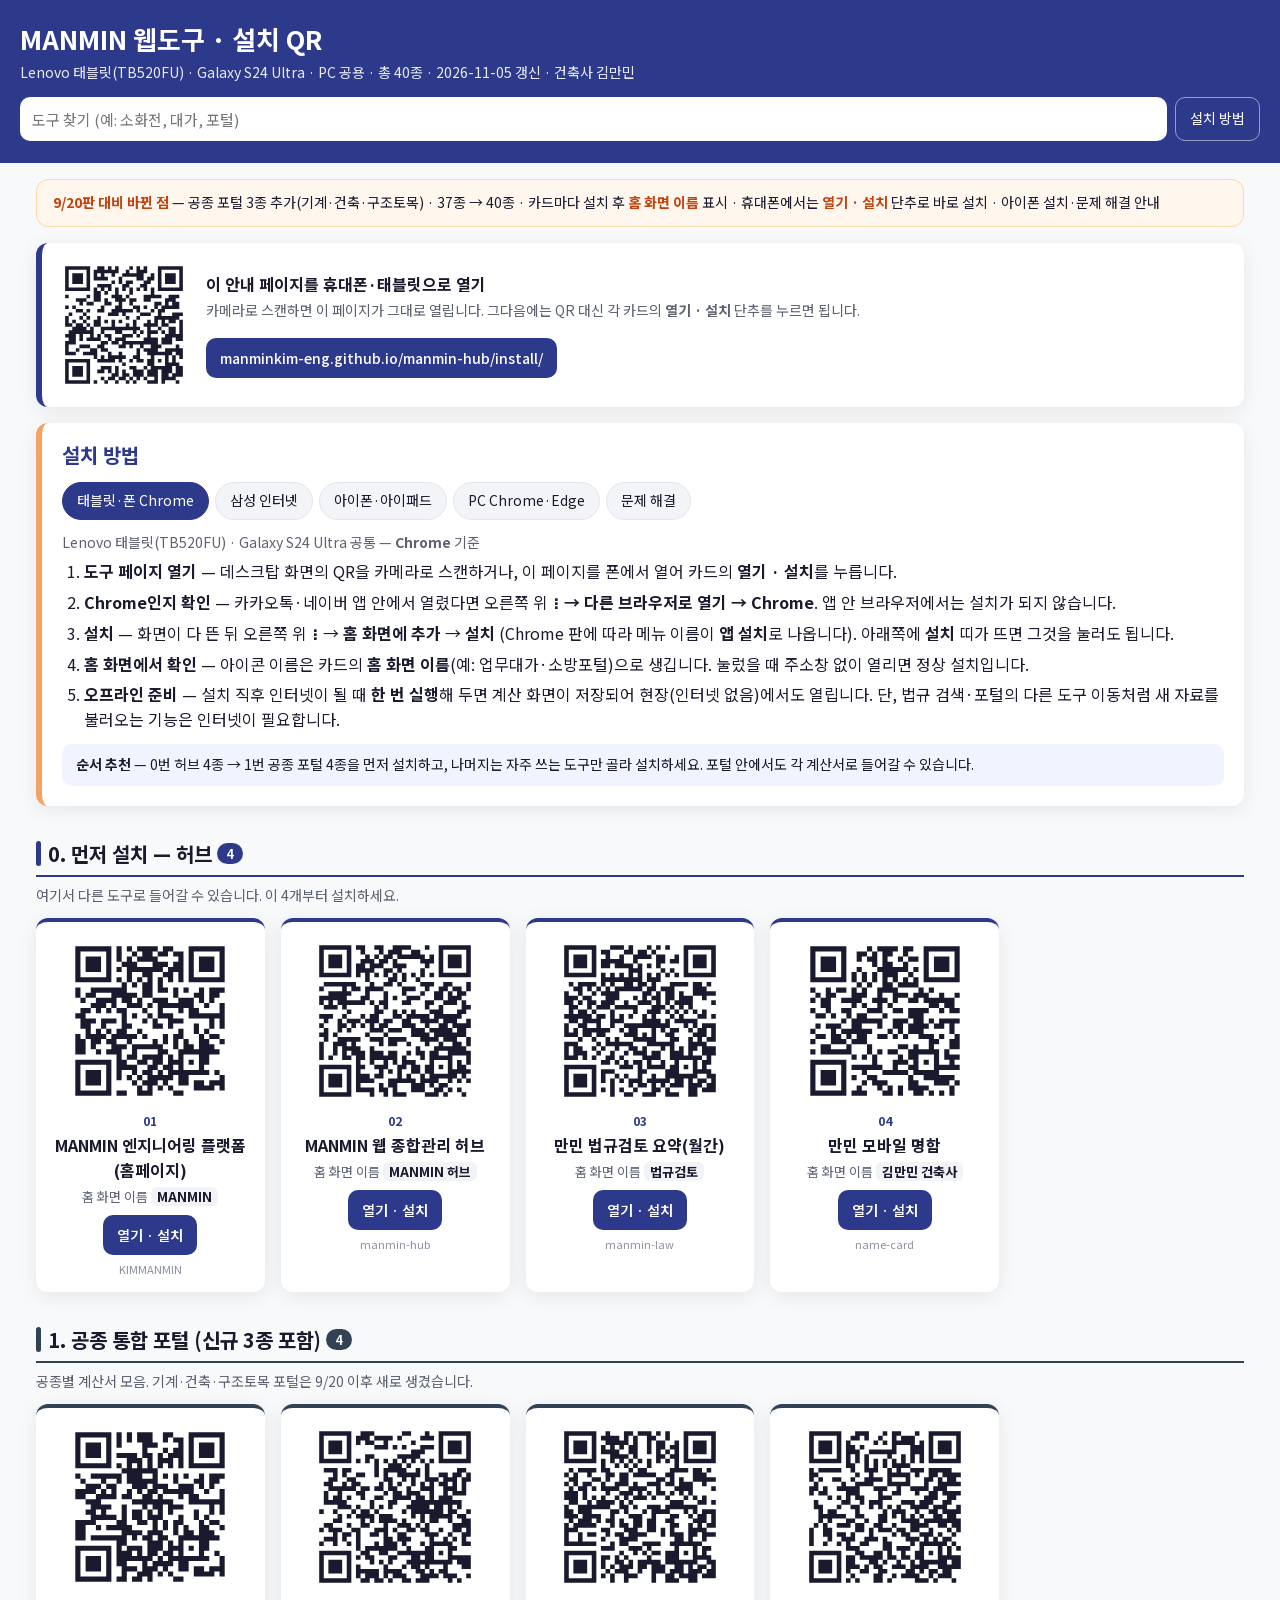
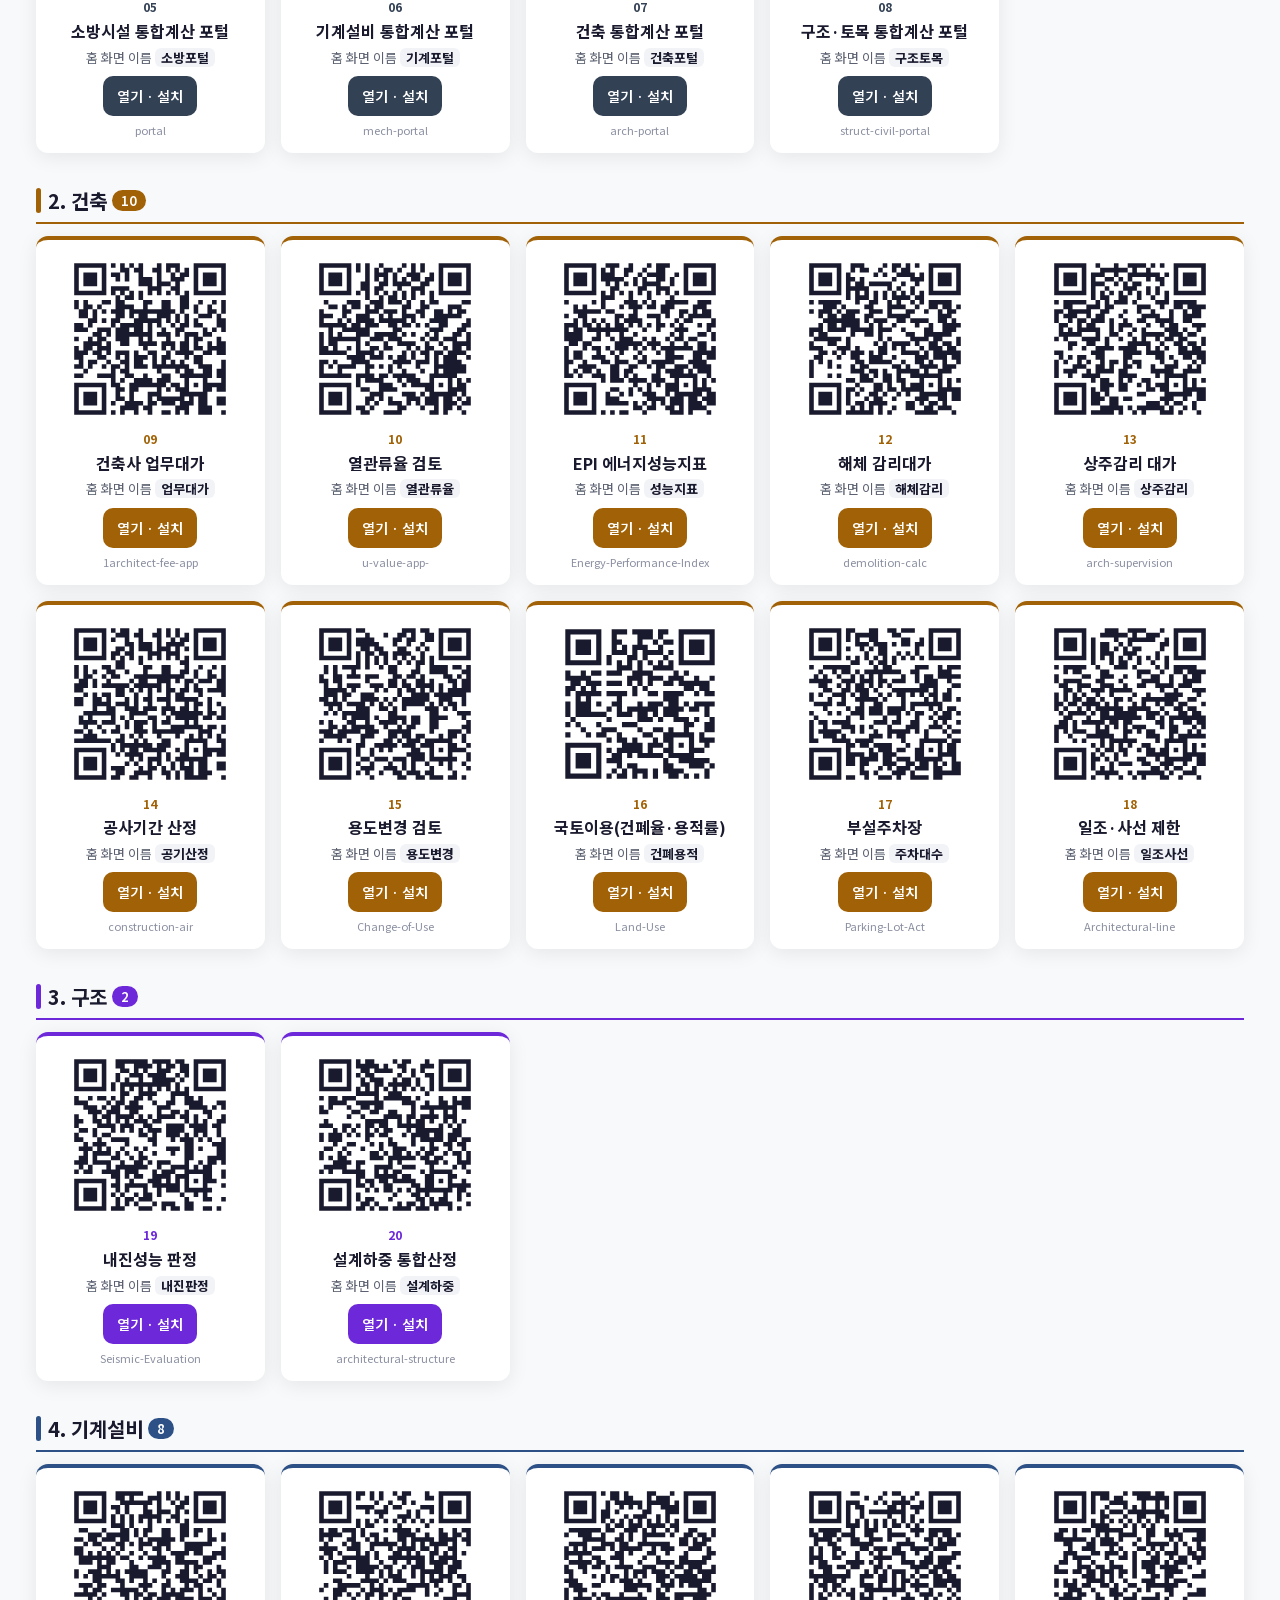
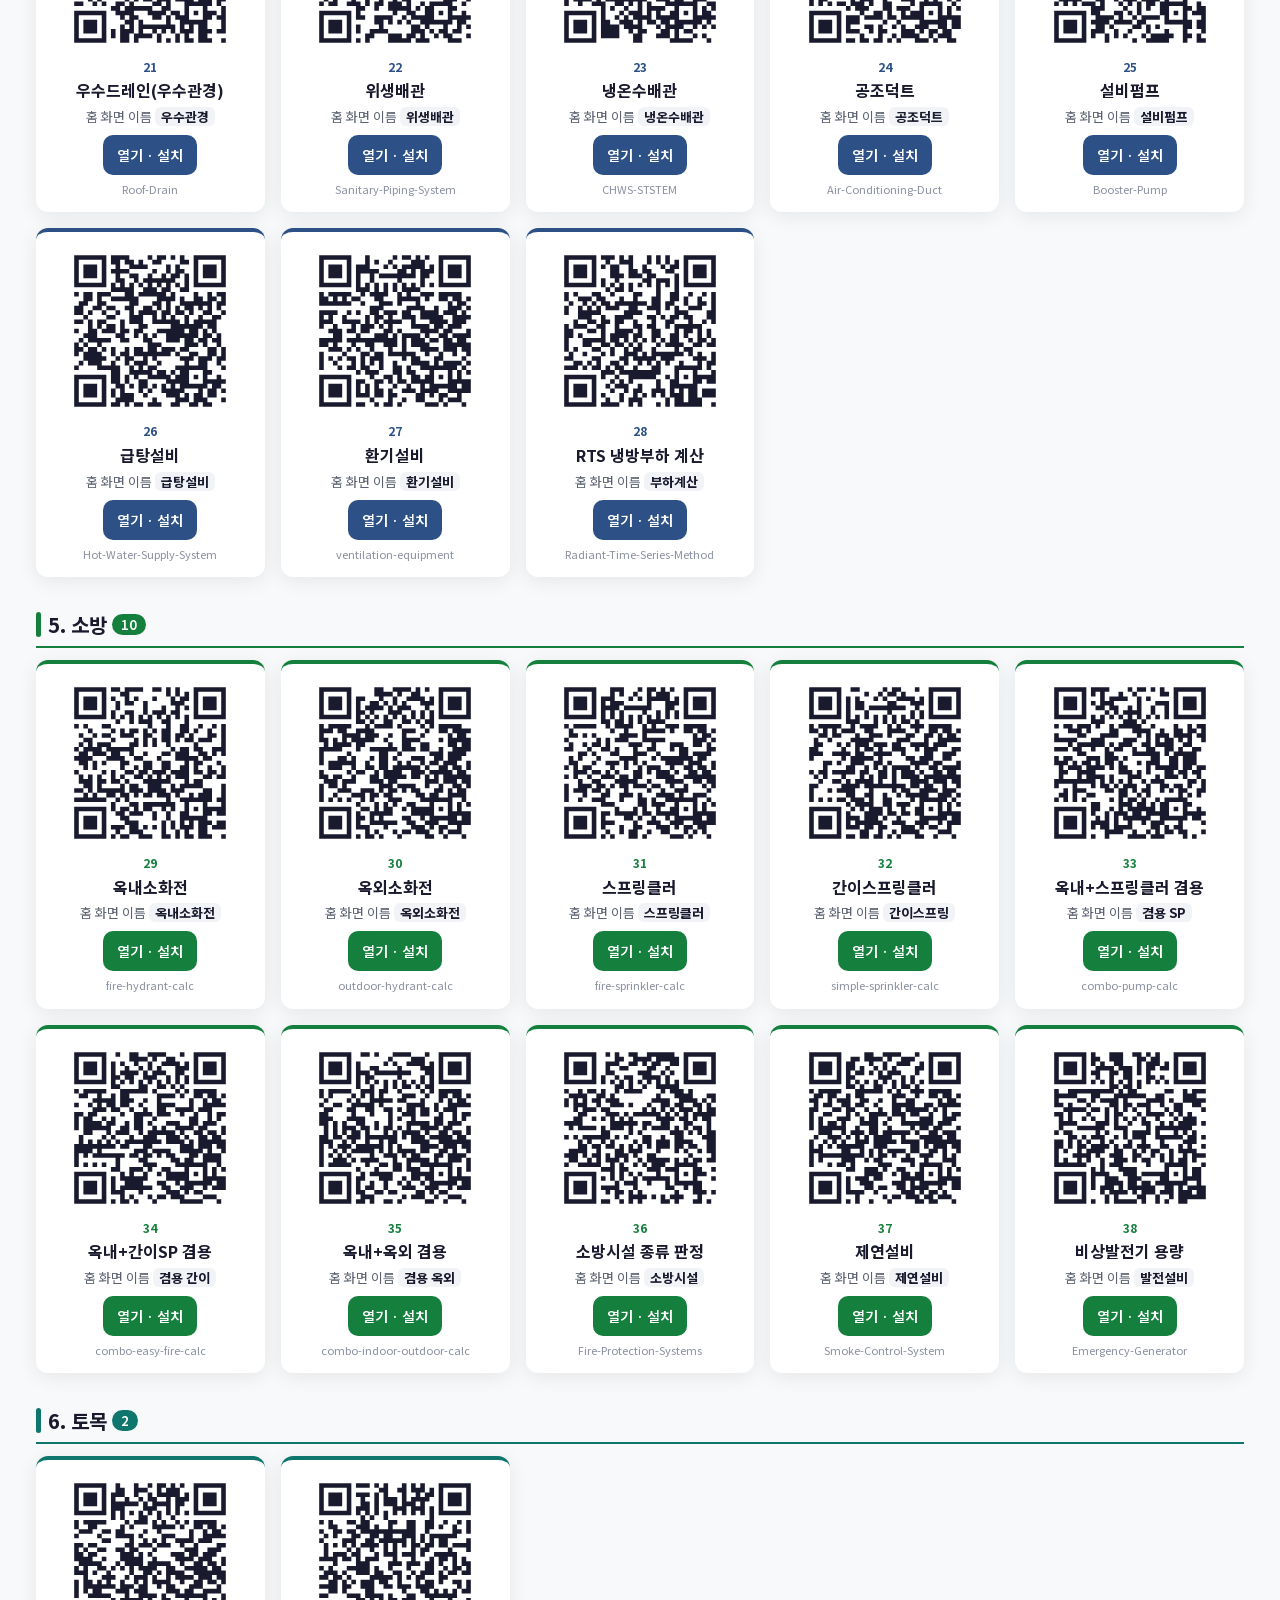
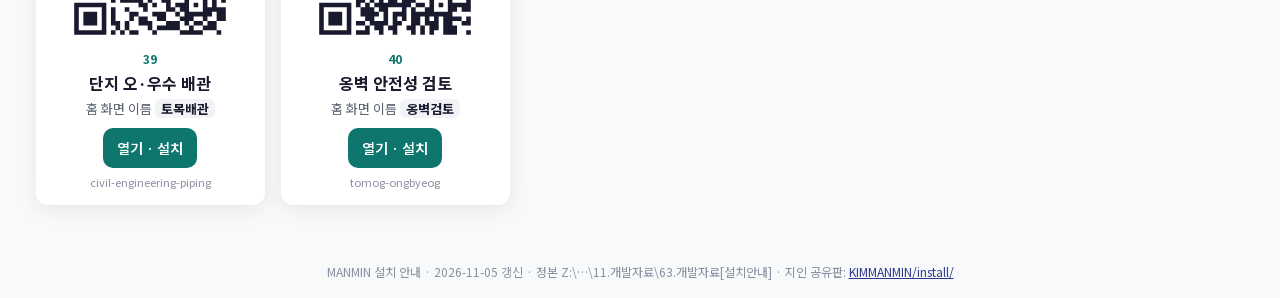
==== install/index.html @ 9c496dab "install/ 갱신 — 아이폰·아이패드 설치 탭, 지인 공유판 링크(설치안내 버전s-1.1) Co-Authored-By: Claude Opus 5.5 <noreply@anthro" ====
<!DOCTYPE html><html lang="ko"><head><meta charset="utf-8"><meta name="viewport" content="width=device-width,initial-scale=1">
<title>MANMIN 설치 QR</title>
<meta name="description" content="MANMIN 웹도구 40종 태블릿·휴대폰·PC 설치 안내">
<meta name="theme-color" content="#2D3A8C">
<style>
@font-face{font-family:"Noto Sans KR";src:url("../assets/fonts/NotoSansKR-var.woff2") format("woff2");font-weight:100 900;font-display:swap}
:root{--navy:#2D3A8C;--acc:#F4A261;--ink:#1A1A2E;--mut:#5b6170;--bg:#F8F9FA;--card:#fff;--line:#e3e6ec}
*{box-sizing:border-box}
html{-webkit-text-size-adjust:100%}
body{margin:0;background:var(--bg);color:var(--ink);font-family:"Noto Sans KR","Malgun Gothic","Apple SD Gothic Neo",sans-serif;font-size:16px;line-height:1.55}
header{background:var(--navy);color:#fff;padding:22px 16px}
.hin{max-width:1240px;margin:0 auto}
h1{margin:0 0 6px;font-size:26px;line-height:1.3}
header p{margin:0;opacity:.9;font-size:14px}
.bar{display:flex;flex-wrap:wrap;gap:8px;margin-top:14px}
.bar input{flex:1 1 220px;min-width:0;padding:10px 12px;border-radius:10px;border:0;font:inherit;font-size:15px}
.bar button,.bar a{padding:10px 14px;border-radius:10px;border:1px solid rgba(255,255,255,.5);background:transparent;color:#fff;font:inherit;font-size:14px;cursor:pointer;text-decoration:none;white-space:nowrap}
.bar button[aria-pressed=true]{background:#fff;color:var(--navy)}
#qrbtn{display:none}
main{max-width:1240px;margin:0 auto;padding:16px}
.new{background:#fff7ed;border:1px solid #fed7aa;border-radius:12px;padding:12px 16px;font-size:14px;margin-bottom:16px}
.new b{color:#c2410c}
.self{display:flex;gap:16px;align-items:center;background:#fff;border-radius:12px;padding:16px;box-shadow:0 4px 20px rgba(0,0,0,.08);margin-bottom:16px;border-left:6px solid var(--navy)}
.self .qr{flex:0 0 132px}.self p{margin:4px 0 8px;font-size:14px;color:var(--mut)}
.guide{background:#fff;border-left:6px solid var(--acc);border-radius:12px;padding:16px 20px 20px;box-shadow:0 4px 20px rgba(0,0,0,.08)}
.gh{margin:0 0 12px;font-size:20px;color:var(--navy)}
.tabs{display:flex;flex-wrap:wrap;gap:6px;margin-bottom:12px}
.tab{border:1px solid var(--line);background:#f3f4f8;border-radius:999px;padding:7px 14px;font:inherit;font-size:14px;cursor:pointer;color:var(--ink)}
.tab.on{background:var(--navy);border-color:var(--navy);color:#fff}
.pane{display:none}.pane.on{display:block}
.dev{margin:0 0 6px;font-size:14px;color:var(--mut)}
.steps{margin:0;padding-left:22px}.steps li{margin:6px 0}
.tip{margin-top:12px;background:#f1f4ff;border-radius:10px;padding:10px 14px;font-size:14px}
.faq{margin:0}.faq dt{font-weight:700;margin-top:12px;color:var(--navy)}.faq dt:first-child{margin-top:0}.faq dd{margin:4px 0 0}
.grp h2{color:var(--ink);border-bottom:2px solid var(--c);padding:0 0 6px 12px;margin:32px 0 12px;font-size:20px;position:relative}
.grp h2::before{content:"";position:absolute;left:0;top:3px;bottom:9px;width:5px;border-radius:3px;background:var(--c)}
.cnt{font-size:13px;font-weight:600;color:#fff;background:var(--c);border-radius:999px;padding:1px 9px;vertical-align:3px}
.gdesc{margin:-4px 0 12px;font-size:14px;color:var(--mut)}
.grid{display:grid;grid-template-columns:repeat(auto-fill,minmax(200px,1fr));gap:16px}
.card{background:var(--card);border-radius:12px;padding:14px;box-shadow:0 4px 20px rgba(0,0,0,.08);text-align:center;break-inside:avoid;border-top:4px solid var(--c);display:flex;flex-direction:column;align-items:center}
.qr svg{display:block;width:100%;max-width:170px;height:auto;margin:0 auto}
.info{width:100%}
.no{font-size:12px;color:var(--c);font-weight:700;margin-top:6px}
.nm{font-weight:700;margin:2px 0 4px;word-break:keep-all}
.sn{font-size:13px;color:var(--mut)}.sn b{color:var(--ink);background:#f1f3f7;border-radius:6px;padding:0 6px}
.open{display:inline-block;margin-top:8px;padding:8px 14px;min-height:40px;border-radius:10px;background:var(--c,var(--navy));color:#fff;text-decoration:none;font-size:14px;font-weight:600;line-height:24px}
.self .open{background:var(--navy);word-break:break-all;font-weight:500}
.url{font-size:11px;color:#8a8fa0;margin-top:6px;word-break:break-all}
.empty{display:none;text-align:center;color:var(--mut);padding:24px}
footer{max-width:1240px;margin:24px auto 0;padding:16px;font-size:12px;color:#8a8fa0;text-align:center;line-height:1.8}
footer a{color:var(--navy)}
/* 휴대폰: QR 숨기고 목록형, 'QR 보기'로 다시 표시 */
@media (max-width:600px){
 h1{font-size:21px}
 main{padding:12px}
 #qrbtn{display:inline-block}
 .self{display:none}
 body.showqr .self{display:flex;flex-direction:column;text-align:center}
 .guide{padding:14px 14px 16px}
 .grid{grid-template-columns:1fr;gap:10px}
 .card{flex-direction:row;text-align:left;padding:10px 12px;border-top:0;border-left:5px solid var(--c);gap:12px;align-items:center}
 .card .qr{display:none;flex:0 0 96px}
 body.showqr .card .qr{display:block}
 .info{display:grid;grid-template-columns:1fr auto;column-gap:10px;align-items:center}
 .no{grid-column:1;margin:0}.nm{grid-column:1;margin:0}.sn{grid-column:1}
 .open{grid-column:2;grid-row:1/4;margin:0;white-space:nowrap}
 .url{display:none}
}
@media print{
 header,.cnt,.open,.grp h2::before{-webkit-print-color-adjust:exact;print-color-adjust:exact}
 .bar,.tabs,.self .open{display:none}.pane{display:block!important}
 .card{box-shadow:none;border:1px solid #ddd}
}
</style></head><body>
<header><div class="hin"><h1>MANMIN 웹도구 · 설치 QR</h1>
<p>Lenovo 태블릿(TB520FU) · Galaxy S24 Ultra · PC 공용 · 총 40종 · 2026-11-05 갱신 · 건축사 김만민</p>
<div class="bar"><input id="q" type="search" placeholder="도구 찾기 (예: 소화전, 대가, 포털)" aria-label="도구 찾기">
<button id="qrbtn" type="button" aria-pressed="false">QR 보기</button><a href="#guide">설치 방법</a></div></div></header>
<main>
<div class="new"><b>9/20판 대비 바뀐 점</b> — 공종 포털 3종 추가(기계·건축·구조토목) · 37종 → 40종 · 카드마다 설치 후 <b>홈 화면 이름</b> 표시 · 휴대폰에서는 <b>열기 · 설치</b> 단추로 바로 설치 · 아이폰 설치·문제 해결 안내</div>
<div class="self"><div class="qr"><svg viewBox="0 0 148 148" class="segno"><g transform="scale(4)"><path fill="#fff" d="M0 0h37v37h-37z"/><path class="qrline" stroke="#1a1a2e" d="M2 2.5h7m2 0h2m1 0h1m1 0h1m3 0h1m1 0h1m1 0h1m3 0h7m-33 1h1m5 0h1m1 0h7m2 0h1m2 0h3m3 0h1m5 0h1m-33 1h1m1 0h3m1 0h1m1 0h1m1 0h1m2 0h1m2 0h6m2 0h1m1 0h1m1 0h3m1 0h1m-33 1h1m1 0h3m1 0h1m1 0h4m3 0h1m4 0h2m1 0h2m1 0h1m1 0h3m1 0h1m-33 1h1m1 0h3m1 0h1m6 0h1m1 0h1m1 0h2m3 0h2m2 0h1m1 0h3m1 0h1m-33 1h1m5 0h1m2 0h4m3 0h2m3 0h2m3 0h1m5 0h1m-33 1h7m1 0h1m1 0h1m1 0h1m1 0h1m1 0h1m1 0h1m1 0h1m1 0h1m1 0h1m1 0h7m-25 1h2m1 0h1m2 0h1m3 0h1m5 0h1m-25 1h1m5 0h1m1 0h2m3 0h3m1 0h1m4 0h5m2 0h3m-29 1h3m2 0h2m1 0h1m2 0h3m1 0h2m2 0h2m4 0h3m-27 1h1m1 0h2m3 0h2m2 0h1m2 0h1m6 0h2m1 0h1m1 0h2m-32 1h1m1 0h1m7 0h1m3 0h2m3 0h2m1 0h1m2 0h1m1 0h5m-29 1h2m1 0h1m2 0h2m2 0h6m1 0h1m3 0h1m1 0h2m-27 1h1m3 0h1m6 0h3m1 0h1m4 0h3m2 0h1m3 0h3m-33 1h1m3 0h1m1 0h1m2 0h1m7 0h1m2 0h1m4 0h7m-32 1h1m1 0h1m2 0h1m2 0h2m1 0h1m1 0h1m1 0h1m3 0h1m3 0h1m1 0h1m1 0h1m1 0h2m1 0h1m-33 1h2m1 0h2m1 0h1m1 0h2m3 0h1m3 0h1m1 0h1m2 0h4m1 0h2m3 0h1m-31 1h4m1 0h1m2 0h11m2 0h1m2 0h1m2 0h2m1 0h1m-32 1h7m2 0h1m3 0h2m3 0h1m1 0h1m1 0h3m1 0h1m1 0h2m1 0h1m-33 1h3m1 0h1m2 0h1m1 0h1m1 0h2m3 0h3m1 0h1m2 0h1m4 0h5m-32 1h2m1 0h1m1 0h4m2 0h1m1 0h3m5 0h4m1 0h3m1 0h2m-33 1h3m7 0h2m1 0h2m1 0h10m1 0h3m-30 1h1m3 0h3m2 0h2m4 0h2m1 0h1m2 0h1m2 0h3m4 0h1m-32 1h1m2 0h1m3 0h2m1 0h2m8 0h1m1 0h4m2 0h5m-33 1h3m2 0h4m3 0h1m2 0h1m4 0h1m2 0h7m1 0h2m-25 1h1m1 0h1m1 0h5m2 0h2m3 0h1m3 0h1m1 0h1m1 0h1m-33 1h7m2 0h5m1 0h1m2 0h1m1 0h2m1 0h2m1 0h1m1 0h1m1 0h1m-31 1h1m5 0h1m9 0h1m6 0h2m3 0h4m-32 1h1m1 0h3m1 0h1m3 0h3m1 0h1m3 0h2m2 0h1m1 0h6m1 0h2m-33 1h1m1 0h3m1 0h1m2 0h2m1 0h1m1 0h1m1 0h1m2 0h3m1 0h3m1 0h3m1 0h2m-33 1h1m1 0h3m1 0h1m6 0h2m1 0h2m1 0h3m1 0h3m1 0h2m1 0h3m-33 1h1m5 0h1m3 0h1m1 0h2m1 0h2m1 0h1m1 0h1m1 0h1m2 0h1m1 0h4m-31 1h7m1 0h1m2 0h1m2 0h1m2 0h1m1 0h1m3 0h3m1 0h1m3 0h1"/></g></svg></div><div>
<b>이 안내 페이지를 휴대폰·태블릿으로 열기</b>
<p>카메라로 스캔하면 이 페이지가 그대로 열립니다. 그다음에는 QR 대신 각 카드의 <b>열기 · 설치</b> 단추를 누르면 됩니다.</p>
<a class="open" href="https://manminkim-eng.github.io/manmin-hub/install/" target="_blank" rel="noopener">manminkim-eng.github.io/manmin-hub/install/</a></div></div>

<section class="guide" id="guide">
<h2 class="gh">설치 방법</h2>
<div class="tabs" role="tablist">
 <button class="tab on" data-t="t1" role="tab">태블릿·폰 Chrome</button>
 <button class="tab" data-t="t2" role="tab">삼성 인터넷</button>
 <button class="tab" data-t="t5" role="tab">아이폰·아이패드</button>
 <button class="tab" data-t="t3" role="tab">PC Chrome·Edge</button>
 <button class="tab" data-t="t4" role="tab">문제 해결</button>
</div>
<div class="pane on" id="t1">
 <p class="dev">Lenovo 태블릿(TB520FU) · Galaxy S24 Ultra 공통 — <b>Chrome</b> 기준</p>
 <ol class="steps">
  <li><b>도구 페이지 열기</b> — 데스크탑 화면의 QR을 카메라로 스캔하거나, 이 페이지를 폰에서 열어 카드의 <b>열기 · 설치</b>를 누릅니다.</li>
  <li><b>Chrome인지 확인</b> — 카카오톡·네이버 앱 안에서 열렸다면 오른쪽 위 <b>⋮ → 다른 브라우저로 열기 → Chrome</b>. 앱 안 브라우저에서는 설치가 되지 않습니다.</li>
  <li><b>설치</b> — 화면이 다 뜬 뒤 오른쪽 위 <b>⋮</b> → <b>홈 화면에 추가</b> → <b>설치</b> (Chrome 판에 따라 메뉴 이름이 <b>앱 설치</b>로 나옵니다). 아래쪽에 <b>설치</b> 띠가 뜨면 그것을 눌러도 됩니다.</li>
  <li><b>홈 화면에서 확인</b> — 아이콘 이름은 카드의 <b>홈 화면 이름</b>(예: 업무대가·소방포털)으로 생깁니다. 눌렀을 때 주소창 없이 열리면 정상 설치입니다.</li>
  <li><b>오프라인 준비</b> — 설치 직후 인터넷이 될 때 <b>한 번 실행</b>해 두면 계산 화면이 저장되어 현장(인터넷 없음)에서도 열립니다. 단, 법규 검색·포털의 다른 도구 이동처럼 새 자료를 불러오는 기능은 인터넷이 필요합니다.</li>
 </ol>
 <div class="tip"><b>순서 추천</b> — 0번 허브 4종 → 1번 공종 포털 4종을 먼저 설치하고, 나머지는 자주 쓰는 도구만 골라 설치하세요. 포털 안에서도 각 계산서로 들어갈 수 있습니다.</div>
</div>
<div class="pane" id="t2">
 <ol class="steps">
  <li>삼성 인터넷으로 도구 페이지를 엽니다.</li>
  <li>주소창 오른쪽에 <b>설치 아이콘(⬇ 또는 앱 모양)</b>이 보이면 누르고 <b>설치</b>.</li>
  <li>아이콘이 없으면 아래쪽 <b>≡ 메뉴 → + 현재 페이지 추가 → 홈 화면</b>.</li>
 </ol>
 <div class="tip">삼성 인터넷에서 설치하면 그 앱은 삼성 인터넷으로 열립니다. 기기마다 한 브라우저(Chrome 권장)로 통일하면 관리가 쉽습니다.</div>
</div>
<div class="pane" id="t5">
 <ol class="steps">
  <li><b>Safari</b>로 도구 페이지를 엽니다(카톡에서 열렸다면 오른쪽 아래 <b>공유 → Safari로 열기</b>).</li>
  <li>아래쪽 <b>공유 단추(□↑)</b> → <b>홈 화면에 추가</b> → 오른쪽 위 <b>추가</b>.</li>
  <li>홈 화면 아이콘으로 열면 주소창 없이 앱처럼 열립니다.</li>
 </ol>
 <div class="tip">아이폰은 몇 주 동안 열지 않은 앱의 저장 자료를 비울 수 있습니다. 현장에 가기 전 인터넷이 될 때 한 번 열어 두세요.</div>
</div>
<div class="pane" id="t3">
 <ol class="steps">
  <li>Chrome 또는 Edge로 도구 페이지를 엽니다(카드의 <b>열기 · 설치</b>).</li>
  <li>주소창 오른쪽 끝의 <b>설치 아이콘(모니터+⬇)</b> → <b>설치</b>. 또는 <b>⋮ → 전송, 공유 및 저장 → 페이지를 앱으로 설치</b>(Edge: <b>… → 앱 → 이 사이트를 앱으로 설치</b>).</li>
  <li>바탕화면·시작 메뉴에 <b>MANMIN 업무대가</b>처럼 <b>MANMIN + 홈 화면 이름</b>으로 생깁니다.</li>
 </ol>
</div>
<div class="pane" id="t4">
 <dl class="faq">
  <dt>설치 메뉴가 안 보여요</dt><dd>① 카카오톡·네이버 앱 안 브라우저인지 확인 → Chrome으로 열기 ② 시크릿 탭이면 일반 탭으로 ③ Play 스토어에서 Chrome 업데이트 ④ 화면이 다 뜬 뒤(5초쯤) 다시 ⋮ 메뉴 확인.</dd>
  <dt>아이콘을 누르면 주소창이 있는 창으로 열려요</dt><dd>"앱"이 아니라 "바로가기"로 만들어진 경우입니다. 아이콘을 길게 눌러 제거한 뒤, 홈 화면에 추가 대화상자에서 <b>설치</b>를 골라 다시 만드세요.</dd>
  <dt>고친 내용이 반영 안 되고 옛 화면이 나와요</dt><dd>인터넷이 될 때 앱을 열고 → 완전히 닫았다가(최근 앱에서 밀어 닫기) → 다시 엽니다. 저장된 화면이 새것으로 바뀌는 데 한 번 더 걸릴 수 있습니다.</dd>
  <dt>사이트 데이터 삭제는 조심</dt><dd>40개 도구가 모두 같은 주소(manminkim-eng.github.io)를 써서, Chrome 설정에서 이 사이트의 저장 데이터를 지우면 <b>모든 도구의 입력값·오프라인 저장이 함께 지워집니다.</b> 위 방법으로 안 될 때만 쓰세요.</dd>
  <dt>QR이 잘 안 읽혀요</dt><dd>모니터 밝기를 올리고 20~30cm 거리에서 QR 하나만 화면에 들어오게 찍습니다. 기본 카메라에서 안 되면 Google 렌즈(Chrome 주소창의 카메라 아이콘)를 쓰세요.</dd>
  <dt>폰에서 QR은 어떻게 쓰나요</dt><dd>폰 화면의 QR은 폰이 직접 찍을 수 없습니다. 폰에서는 <b>열기 · 설치</b> 단추를 쓰고, 위쪽 <b>QR 보기</b>를 켜면 폰 화면을 태블릿에 보여 주어 태블릿으로 스캔할 수도 있습니다.</dd>
  <dt>필요한 권한</dt><dd>설치에 따로 허용할 권한은 없습니다(카메라는 QR 스캔에만). 런처가 "홈 화면에 추가 허용"을 물으면 허용하세요. 계산서 PDF 저장은 앱 안 인쇄 단추 → <b>PDF로 저장</b>.</dd>
  <dt>앱 지우기</dt><dd>홈 화면 아이콘을 길게 누름 → <b>제거</b>(또는 앱 정보 → 제거). 다른 도구에는 영향이 없습니다.</dd>
 </dl>
</div>
</section>
<section class="grp" style="--c:#2D3A8C"><h2>0. 먼저 설치 — 허브 <span class="cnt">4</span></h2><p class="gdesc">여기서 다른 도구로 들어갈 수 있습니다. 이 4개부터 설치하세요.</p><div class="grid"><article class="card" style="--c:#2D3A8C" data-q="manmin 엔지니어링 플랫폼(홈페이지) manmin kimmanmin"><div class="qr"><svg viewBox="0 0 132 132" class="segno"><g transform="scale(4)"><path fill="#fff" d="M0 0h33v33h-33z"/><path class="qrline" stroke="#1a1a2e" d="M2 2.5h7m1 0h1m1 0h1m1 0h4m1 0h2m3 0h7m-29 1h1m5 0h1m1 0h1m2 0h1m1 0h2m1 0h2m1 0h2m1 0h1m5 0h1m-29 1h1m1 0h3m1 0h1m1 0h1m1 0h1m1 0h4m4 0h1m1 0h1m1 0h3m1 0h1m-29 1h1m1 0h3m1 0h1m2 0h3m3 0h3m1 0h2m1 0h1m1 0h3m1 0h1m-29 1h1m1 0h3m1 0h1m1 0h1m1 0h7m1 0h3m1 0h1m1 0h3m1 0h1m-29 1h1m5 0h1m3 0h1m2 0h2m2 0h2m1 0h1m1 0h1m5 0h1m-29 1h7m1 0h1m1 0h1m1 0h1m1 0h1m1 0h1m1 0h1m1 0h1m1 0h7m-20 1h1m1 0h1m1 0h2m1 0h1m-17 1h1m2 0h7m3 0h2m1 0h2m1 0h1m1 0h1m2 0h1m1 0h3m-29 1h1m1 0h2m3 0h5m1 0h2m4 0h1m3 0h2m1 0h2m-27 1h1m2 0h4m1 0h2m1 0h1m2 0h3m2 0h3m1 0h1m1 0h1m-24 1h3m1 0h1m2 0h3m1 0h1m1 0h7m2 0h1m2 0h1m-28 1h2m1 0h1m1 0h1m1 0h2m3 0h1m2 0h1m3 0h1m1 0h2m4 0h1m-29 1h2m7 0h1m1 0h1m2 0h1m1 0h3m3 0h7m-28 1h3m1 0h3m1 0h1m3 0h1m1 0h1m2 0h3m5 0h1m1 0h1m-28 1h2m2 0h1m3 0h2m4 0h2m1 0h1m4 0h1m2 0h1m1 0h1m-27 1h1m1 0h1m1 0h1m1 0h2m2 0h1m7 0h1m2 0h1m1 0h1m-26 1h1m1 0h4m1 0h5m1 0h1m3 0h1m1 0h2m3 0h1m1 0h2m-28 1h2m1 0h2m1 0h2m2 0h1m4 0h1m1 0h1m1 0h1m1 0h1m2 0h2m2 0h1m-29 1h2m1 0h1m3 0h3m1 0h6m2 0h1m1 0h2m1 0h3m-27 1h2m2 0h1m1 0h3m2 0h1m4 0h2m2 0h8m-20 1h1m1 0h2m1 0h4m1 0h1m1 0h1m3 0h2m-26 1h7m1 0h2m2 0h2m1 0h2m1 0h3m1 0h1m1 0h2m-26 1h1m5 0h1m1 0h4m2 0h2m1 0h2m1 0h1m3 0h1m-25 1h1m1 0h3m1 0h1m1 0h1m2 0h1m1 0h2m1 0h1m1 0h8m1 0h1m-28 1h1m1 0h3m1 0h1m1 0h1m1 0h1m1 0h1m1 0h5m1 0h2m6 0h1m-29 1h1m1 0h3m1 0h1m4 0h1m1 0h3m1 0h1m2 0h2m1 0h2m1 0h3m-29 1h1m5 0h1m5 0h1m1 0h1m1 0h1m1 0h1m4 0h4m1 0h1m-29 1h7m1 0h2m2 0h3m4 0h2"/></g></svg></div><div class="info"><div class="no">01</div><div class="nm">MANMIN 엔지니어링 플랫폼(홈페이지)</div><div class="sn" title="설치 후 홈 화면 아이콘 이름">홈 화면 이름 <b>MANMIN</b></div><a class="open" href="https://manminkim-eng.github.io/KIMMANMIN/" target="_blank" rel="noopener">열기 · 설치</a><div class="url">KIMMANMIN</div></div></article><article class="card" style="--c:#2D3A8C" data-q="manmin 웹 종합관리 허브 manmin 허브 manmin-hub"><div class="qr"><svg viewBox="0 0 148 148" class="segno"><g transform="scale(4)"><path fill="#fff" d="M0 0h37v37h-37z"/><path class="qrline" stroke="#1a1a2e" d="M2 2.5h7m1 0h2m2 0h2m2 0h4m3 0h1m2 0h7m-33 1h1m5 0h1m2 0h1m3 0h1m1 0h3m2 0h2m4 0h1m5 0h1m-33 1h1m1 0h3m1 0h1m3 0h1m1 0h1m1 0h2m1 0h6m1 0h1m1 0h1m1 0h3m1 0h1m-33 1h1m1 0h3m1 0h1m2 0h3m1 0h2m1 0h1m5 0h3m1 0h1m1 0h3m1 0h1m-33 1h1m1 0h3m1 0h1m1 0h2m1 0h3m2 0h3m4 0h1m2 0h1m1 0h3m1 0h1m-33 1h1m5 0h1m1 0h4m2 0h2m1 0h1m4 0h1m3 0h1m5 0h1m-33 1h7m1 0h1m1 0h1m1 0h1m1 0h1m1 0h1m1 0h1m1 0h1m1 0h1m1 0h1m1 0h7m-23 1h1m4 0h2m1 0h1m2 0h1m-21 1h7m3 0h1m2 0h2m1 0h1m4 0h3m2 0h2m3 0h1m-33 1h1m4 0h1m1 0h2m1 0h4m4 0h3m2 0h1m2 0h2m1 0h2m1 0h1m-31 1h5m3 0h1m3 0h1m3 0h1m3 0h1m2 0h2m1 0h1m1 0h2m-32 1h6m3 0h2m3 0h1m1 0h1m2 0h3m3 0h2m1 0h3m-31 1h1m1 0h1m1 0h6m1 0h1m1 0h2m3 0h2m3 0h2m2 0h3m1 0h1m-31 1h3m1 0h1m6 0h1m1 0h1m8 0h1m2 0h1m4 0h2m-27 1h1m5 0h2m2 0h1m1 0h1m1 0h1m3 0h3m3 0h2m-32 1h3m2 0h1m3 0h1m1 0h2m3 0h2m1 0h5m1 0h6m-30 1h1m2 0h1m1 0h3m1 0h3m1 0h2m2 0h2m2 0h4m1 0h3m2 0h1m-33 1h1m3 0h2m1 0h1m1 0h1m1 0h1m1 0h2m3 0h3m2 0h1m2 0h2m1 0h4m-32 1h1m2 0h1m1 0h1m4 0h3m1 0h3m2 0h3m1 0h5m1 0h2m-32 1h2m1 0h1m6 0h1m3 0h1m5 0h4m1 0h7m-31 1h1m2 0h5m2 0h3m1 0h4m3 0h4m1 0h3m2 0h1m-33 1h1m2 0h3m1 0h1m5 0h1m1 0h2m2 0h1m3 0h1m2 0h1m2 0h2m1 0h1m-33 1h1m2 0h1m1 0h4m2 0h1m9 0h1m3 0h7m-32 1h1m2 0h1m1 0h1m1 0h3m1 0h3m1 0h2m2 0h1m1 0h2m1 0h2m2 0h5m-33 1h1m1 0h1m2 0h2m1 0h2m1 0h6m1 0h1m3 0h1m1 0h5m3 0h1m-25 1h1m2 0h1m2 0h1m1 0h1m1 0h3m3 0h1m3 0h1m1 0h1m1 0h1m-33 1h7m1 0h2m2 0h3m2 0h2m1 0h2m1 0h2m1 0h1m1 0h1m1 0h2m-32 1h1m5 0h1m1 0h1m4 0h1m1 0h1m1 0h1m2 0h2m1 0h2m3 0h5m-33 1h1m1 0h3m1 0h1m1 0h3m1 0h2m3 0h1m1 0h1m2 0h1m1 0h6m1 0h1m-32 1h1m1 0h3m1 0h1m1 0h4m3 0h6m1 0h4m2 0h1m1 0h1m1 0h1m-33 1h1m1 0h3m1 0h1m1 0h1m4 0h1m1 0h2m3 0h3m1 0h1m1 0h2m-28 1h1m5 0h1m1 0h4m1 0h2m1 0h1m3 0h3m2 0h2m1 0h1m1 0h1m-31 1h7m4 0h1m2 0h1m1 0h3m4 0h3m1 0h1m3 0h1"/></g></svg></div><div class="info"><div class="no">02</div><div class="nm">MANMIN 웹 종합관리 허브</div><div class="sn" title="설치 후 홈 화면 아이콘 이름">홈 화면 이름 <b>MANMIN 허브</b></div><a class="open" href="https://manminkim-eng.github.io/manmin-hub/" target="_blank" rel="noopener">열기 · 설치</a><div class="url">manmin-hub</div></div></article><article class="card" style="--c:#2D3A8C" data-q="만민 법규검토 요약(월간) 법규검토 manmin-law"><div class="qr"><svg viewBox="0 0 148 148" class="segno"><g transform="scale(4)"><path fill="#fff" d="M0 0h37v37h-37z"/><path class="qrline" stroke="#1a1a2e" d="M2 2.5h7m3 0h3m1 0h1m3 0h1m1 0h1m1 0h1m3 0h7m-33 1h1m5 0h1m1 0h2m3 0h2m1 0h2m1 0h1m6 0h1m5 0h1m-33 1h1m1 0h3m1 0h1m2 0h1m2 0h1m2 0h4m1 0h2m2 0h1m1 0h1m1 0h3m1 0h1m-33 1h1m1 0h3m1 0h1m1 0h5m2 0h1m4 0h2m1 0h2m1 0h1m1 0h3m1 0h1m-33 1h1m1 0h3m1 0h1m1 0h2m1 0h4m1 0h1m1 0h1m1 0h1m5 0h1m1 0h3m1 0h1m-33 1h1m5 0h1m7 0h3m4 0h1m1 0h1m2 0h1m5 0h1m-33 1h7m1 0h1m1 0h1m1 0h1m1 0h1m1 0h1m1 0h1m1 0h1m1 0h1m1 0h1m1 0h7m-25 1h9m1 0h3m-20 1h1m1 0h4m1 0h1m1 0h1m2 0h2m1 0h2m1 0h1m3 0h4m1 0h2m1 0h1m-30 1h2m1 0h1m1 0h1m1 0h1m1 0h6m1 0h2m1 0h3m4 0h3m-31 1h1m2 0h1m2 0h1m1 0h4m5 0h2m1 0h1m1 0h2m1 0h1m2 0h5m-33 1h3m1 0h2m3 0h3m3 0h1m1 0h1m1 0h2m1 0h2m1 0h3m2 0h1m-31 1h2m1 0h1m1 0h2m1 0h3m2 0h1m2 0h3m1 0h1m1 0h1m1 0h4m4 0h1m-32 1h2m2 0h1m1 0h3m1 0h5m3 0h3m1 0h1m1 0h1m1 0h1m-27 1h1m1 0h2m1 0h1m3 0h1m4 0h1m2 0h3m1 0h1m1 0h1m1 0h1m1 0h1m1 0h1m-31 1h6m1 0h2m1 0h1m1 0h1m1 0h1m2 0h1m1 0h1m3 0h1m1 0h1m3 0h2m1 0h1m-32 1h2m1 0h4m2 0h3m4 0h4m1 0h1m1 0h5m-29 1h1m2 0h2m2 0h1m2 0h1m2 0h10m3 0h1m1 0h1m1 0h3m-33 1h1m1 0h1m1 0h6m2 0h1m1 0h2m3 0h1m1 0h1m1 0h2m2 0h1m1 0h2m1 0h1m-33 1h3m1 0h2m1 0h2m4 0h3m1 0h1m1 0h1m2 0h2m4 0h3m1 0h1m-30 1h1m2 0h1m2 0h1m1 0h1m3 0h5m3 0h2m2 0h1m1 0h1m1 0h2m-33 1h3m4 0h1m1 0h6m3 0h6m3 0h4m-31 1h1m1 0h2m2 0h1m1 0h1m2 0h1m2 0h2m1 0h1m3 0h1m1 0h1m1 0h1m1 0h2m1 0h3m-33 1h1m1 0h3m2 0h1m2 0h1m2 0h1m1 0h3m1 0h2m2 0h3m1 0h1m2 0h3m-33 1h3m1 0h1m1 0h1m2 0h2m1 0h1m4 0h4m2 0h7m1 0h1m-24 1h2m1 0h1m1 0h1m1 0h2m1 0h1m2 0h1m2 0h1m3 0h1m1 0h2m-32 1h7m5 0h3m1 0h1m1 0h4m1 0h2m1 0h1m1 0h1m1 0h1m-31 1h1m5 0h1m1 0h3m5 0h2m4 0h3m3 0h4m-32 1h1m1 0h3m1 0h1m1 0h1m2 0h1m1 0h1m2 0h1m2 0h1m2 0h7m2 0h2m-33 1h1m1 0h3m1 0h1m1 0h1m1 0h1m1 0h1m1 0h3m1 0h5m1 0h2m1 0h1m1 0h2m1 0h1m-33 1h1m1 0h3m1 0h1m3 0h1m3 0h1m1 0h2m1 0h1m1 0h1m1 0h3m1 0h3m1 0h2m-33 1h1m5 0h1m1 0h1m1 0h1m1 0h1m2 0h1m3 0h2m1 0h1m4 0h2m1 0h3m-33 1h7m3 0h1m2 0h2m2 0h3m2 0h3m2 0h2"/></g></svg></div><div class="info"><div class="no">03</div><div class="nm">만민 법규검토 요약(월간)</div><div class="sn" title="설치 후 홈 화면 아이콘 이름">홈 화면 이름 <b>법규검토</b></div><a class="open" href="https://manminkim-eng.github.io/manmin-law/" target="_blank" rel="noopener">열기 · 설치</a><div class="url">manmin-law</div></div></article><article class="card" style="--c:#2D3A8C" data-q="만민 모바일 명함 김만민 건축사 name-card"><div class="qr"><svg viewBox="0 0 132 132" class="segno"><g transform="scale(4)"><path fill="#fff" d="M0 0h33v33h-33z"/><path class="qrline" stroke="#1a1a2e" d="M2 2.5h7m4 0h1m1 0h4m1 0h2m2 0h7m-29 1h1m5 0h1m2 0h2m1 0h1m1 0h2m2 0h1m3 0h1m5 0h1m-29 1h1m1 0h3m1 0h1m2 0h1m1 0h2m1 0h1m2 0h1m1 0h2m1 0h1m1 0h3m1 0h1m-29 1h1m1 0h3m1 0h1m5 0h1m1 0h2m2 0h1m3 0h1m1 0h3m1 0h1m-29 1h1m1 0h3m1 0h1m2 0h1m3 0h6m1 0h1m1 0h1m1 0h3m1 0h1m-29 1h1m5 0h1m1 0h1m1 0h1m1 0h1m1 0h3m2 0h1m2 0h1m5 0h1m-29 1h7m1 0h1m1 0h1m1 0h1m1 0h1m1 0h1m1 0h1m1 0h1m1 0h7m-20 1h1m1 0h1m2 0h2m1 0h4m-21 1h1m2 0h1m1 0h2m1 0h1m1 0h1m2 0h4m4 0h1m1 0h1m-23 1h1m1 0h2m3 0h3m2 0h1m2 0h3m1 0h3m2 0h1m2 0h1m-29 1h1m1 0h2m2 0h4m2 0h3m1 0h1m2 0h2m1 0h6m-26 1h2m4 0h1m1 0h1m2 0h1m1 0h1m7 0h2m1 0h2m-28 1h1m2 0h1m2 0h2m3 0h3m2 0h2m1 0h4m2 0h1m1 0h2m-28 1h2m1 0h1m2 0h1m1 0h2m3 0h1m4 0h3m-16 1h1m1 0h6m2 0h3m1 0h2m1 0h1m1 0h4m-28 1h1m1 0h3m2 0h2m3 0h1m2 0h2m1 0h4m1 0h2m1 0h1m-28 1h1m3 0h1m1 0h6m3 0h1m1 0h1m1 0h3m5 0h1m-27 1h2m1 0h2m1 0h1m1 0h2m2 0h2m1 0h1m1 0h1m2 0h3m1 0h1m2 0h1m-29 1h1m3 0h3m1 0h3m12 0h2m2 0h2m-27 1h2m3 0h1m3 0h1m5 0h2m1 0h1m2 0h1m3 0h2m-29 1h1m1 0h6m3 0h1m1 0h1m1 0h2m2 0h6m1 0h1m-19 1h1m1 0h1m1 0h1m4 0h1m1 0h2m3 0h1m1 0h3m-29 1h7m5 0h1m3 0h3m1 0h1m1 0h1m1 0h1m2 0h1m-28 1h1m5 0h1m1 0h6m2 0h1m2 0h2m3 0h5m-29 1h1m1 0h3m1 0h1m3 0h1m3 0h5m1 0h5m-25 1h1m1 0h3m1 0h1m1 0h1m2 0h2m6 0h1m2 0h6m-28 1h1m1 0h3m1 0h1m3 0h1m1 0h3m4 0h2m3 0h3m1 0h1m-29 1h1m5 0h1m2 0h1m3 0h1m1 0h1m1 0h1m1 0h4m4 0h1m-28 1h7m1 0h3m3 0h2m1 0h1m2 0h2m1 0h1m1 0h1m1 0h1"/></g></svg></div><div class="info"><div class="no">04</div><div class="nm">만민 모바일 명함</div><div class="sn" title="설치 후 홈 화면 아이콘 이름">홈 화면 이름 <b>김만민 건축사</b></div><a class="open" href="https://manminkim-eng.github.io/name-card/" target="_blank" rel="noopener">열기 · 설치</a><div class="url">name-card</div></div></article></div></section><section class="grp" style="--c:#334155"><h2>1. 공종 통합 포털 (신규 3종 포함) <span class="cnt">4</span></h2><p class="gdesc">공종별 계산서 모음. 기계·건축·구조토목 포털은 9/20 이후 새로 생겼습니다.</p><div class="grid"><article class="card" style="--c:#334155" data-q="소방시설 통합계산 포털 소방포털 portal"><div class="qr"><svg viewBox="0 0 132 132" class="segno"><g transform="scale(4)"><path fill="#fff" d="M0 0h33v33h-33z"/><path class="qrline" stroke="#1a1a2e" d="M2 2.5h7m1 0h1m1 0h1m1 0h3m2 0h2m3 0h7m-29 1h1m5 0h1m1 0h1m1 0h1m1 0h3m2 0h1m1 0h2m1 0h1m5 0h1m-29 1h1m1 0h3m1 0h1m1 0h1m4 0h3m4 0h1m1 0h1m1 0h3m1 0h1m-29 1h1m1 0h3m1 0h1m6 0h1m3 0h1m1 0h2m1 0h1m1 0h3m1 0h1m-29 1h1m1 0h3m1 0h1m1 0h4m1 0h2m1 0h1m1 0h3m1 0h1m1 0h3m1 0h1m-29 1h1m5 0h1m3 0h3m1 0h1m1 0h3m1 0h1m1 0h1m5 0h1m-29 1h7m1 0h1m1 0h1m1 0h1m1 0h1m1 0h1m1 0h1m1 0h1m1 0h7m-20 1h7m-16 1h1m2 0h6m1 0h3m2 0h1m1 0h1m1 0h1m1 0h1m2 0h1m1 0h3m-28 1h1m3 0h1m2 0h1m1 0h6m3 0h1m3 0h2m1 0h2m-26 1h3m1 0h2m3 0h3m1 0h3m2 0h3m1 0h1m1 0h1m-27 1h4m1 0h1m1 0h1m2 0h1m1 0h1m1 0h2m1 0h6m2 0h1m2 0h1m-29 1h2m2 0h4m1 0h2m2 0h2m1 0h1m3 0h1m1 0h2m4 0h1m-27 1h3m6 0h8m3 0h7m-26 1h4m2 0h1m3 0h1m1 0h2m1 0h3m5 0h1m1 0h1m-27 1h2m1 0h1m3 0h1m1 0h2m1 0h1m1 0h1m1 0h1m4 0h1m2 0h1m1 0h1m-26 1h5m1 0h1m1 0h2m1 0h3m3 0h1m2 0h1m1 0h1m-26 1h4m4 0h2m2 0h2m1 0h1m1 0h1m1 0h2m3 0h1m1 0h2m-28 1h2m2 0h1m1 0h5m4 0h1m1 0h1m1 0h1m1 0h1m2 0h2m2 0h1m-29 1h2m7 0h4m1 0h3m2 0h1m1 0h2m1 0h3m-27 1h2m1 0h7m1 0h1m1 0h2m1 0h2m2 0h8m-20 1h2m4 0h3m1 0h1m1 0h1m3 0h2m-26 1h7m1 0h1m1 0h3m1 0h3m1 0h3m1 0h1m1 0h2m-26 1h1m5 0h1m1 0h3m1 0h1m1 0h2m1 0h2m1 0h1m3 0h1m2 0h1m-28 1h1m1 0h3m1 0h1m1 0h7m1 0h1m1 0h8m2 0h1m-29 1h1m1 0h3m1 0h1m1 0h2m3 0h1m1 0h4m1 0h2m6 0h1m-29 1h1m1 0h3m1 0h1m2 0h3m1 0h3m1 0h1m2 0h2m1 0h2m1 0h3m-29 1h1m5 0h1m2 0h1m2 0h3m1 0h1m1 0h1m4 0h4m1 0h1m-29 1h7m1 0h2m1 0h2m1 0h1m4 0h2"/></g></svg></div><div class="info"><div class="no">05</div><div class="nm">소방시설 통합계산 포털</div><div class="sn" title="설치 후 홈 화면 아이콘 이름">홈 화면 이름 <b>소방포털</b></div><a class="open" href="https://manminkim-eng.github.io/portal/" target="_blank" rel="noopener">열기 · 설치</a><div class="url">portal</div></div></article><article class="card" style="--c:#334155" data-q="기계설비 통합계산 포털 기계포털 mech-portal"><div class="qr"><svg viewBox="0 0 148 148" class="segno"><g transform="scale(4)"><path fill="#fff" d="M0 0h37v37h-37z"/><path class="qrline" stroke="#1a1a2e" d="M2 2.5h7m2 0h3m6 0h2m3 0h1m2 0h7m-33 1h1m5 0h1m1 0h3m1 0h4m1 0h1m4 0h3m1 0h1m5 0h1m-33 1h1m1 0h3m1 0h1m1 0h1m1 0h2m2 0h1m5 0h1m5 0h1m1 0h3m1 0h1m-33 1h1m1 0h3m1 0h1m5 0h3m1 0h1m1 0h1m3 0h3m1 0h1m1 0h3m1 0h1m-33 1h1m1 0h3m1 0h1m13 0h3m3 0h1m1 0h3m1 0h1m-33 1h1m5 0h1m3 0h2m5 0h5m4 0h1m5 0h1m-33 1h7m1 0h1m1 0h1m1 0h1m1 0h1m1 0h1m1 0h1m1 0h1m1 0h1m1 0h1m1 0h7m-21 1h1m2 0h3m1 0h1m3 0h1m-23 1h3m1 0h2m5 0h1m1 0h5m2 0h1m1 0h1m6 0h2m-29 1h1m1 0h1m2 0h2m2 0h1m1 0h1m2 0h5m1 0h1m2 0h2m1 0h2m1 0h1m-31 1h2m2 0h2m6 0h2m2 0h1m1 0h1m2 0h3m1 0h3m1 0h2m-32 1h2m2 0h1m1 0h2m4 0h1m1 0h1m1 0h1m2 0h1m1 0h1m1 0h1m1 0h2m1 0h1m1 0h1m-30 1h6m1 0h2m1 0h2m1 0h2m2 0h1m2 0h3m2 0h3m1 0h1m-31 1h1m2 0h1m3 0h2m4 0h1m1 0h2m1 0h3m2 0h1m2 0h1m1 0h3m-31 1h1m1 0h2m1 0h1m2 0h1m2 0h2m2 0h4m1 0h2m1 0h1m1 0h3m-28 1h5m5 0h1m3 0h2m3 0h11m-27 1h3m1 0h1m2 0h1m1 0h1m1 0h1m3 0h5m1 0h2m1 0h1m1 0h1m-31 1h1m2 0h1m3 0h1m1 0h2m1 0h1m5 0h1m1 0h7m1 0h2m2 0h1m-29 1h1m1 0h1m1 0h4m1 0h3m4 0h1m1 0h1m1 0h5m1 0h2m-29 1h2m4 0h1m1 0h1m1 0h4m1 0h1m3 0h1m1 0h2m2 0h1m2 0h2m-32 1h2m3 0h1m2 0h2m3 0h1m2 0h3m1 0h1m1 0h1m5 0h4m-33 1h1m1 0h3m2 0h2m3 0h3m1 0h1m2 0h2m1 0h2m2 0h1m2 0h2m1 0h1m-30 1h1m1 0h2m1 0h1m2 0h2m1 0h1m2 0h2m4 0h3m2 0h1m2 0h2m-32 1h3m1 0h1m2 0h1m5 0h2m1 0h3m4 0h1m2 0h1m1 0h1m1 0h1m-32 1h1m2 0h1m2 0h1m1 0h1m3 0h1m1 0h3m1 0h1m3 0h1m1 0h5m2 0h2m-25 1h1m1 0h7m2 0h1m3 0h2m3 0h2m-30 1h7m2 0h2m2 0h2m2 0h8m1 0h1m1 0h1m-29 1h1m5 0h1m1 0h1m1 0h2m3 0h2m3 0h2m1 0h2m3 0h5m-33 1h1m1 0h3m1 0h1m4 0h1m1 0h1m1 0h1m3 0h10m1 0h3m-33 1h1m1 0h3m1 0h1m1 0h1m5 0h1m3 0h1m1 0h2m1 0h1m3 0h1m3 0h2m-33 1h1m1 0h3m1 0h1m1 0h5m1 0h4m3 0h2m1 0h1m1 0h2m-28 1h1m5 0h1m1 0h1m1 0h3m1 0h1m1 0h3m3 0h4m1 0h3m2 0h1m-33 1h7m2 0h2m1 0h2m1 0h1m2 0h2m1 0h3m4 0h1m1 0h1"/></g></svg></div><div class="info"><div class="no">06</div><div class="nm">기계설비 통합계산 포털</div><div class="sn" title="설치 후 홈 화면 아이콘 이름">홈 화면 이름 <b>기계포털</b></div><a class="open" href="https://manminkim-eng.github.io/mech-portal/" target="_blank" rel="noopener">열기 · 설치</a><div class="url">mech-portal</div></div></article><article class="card" style="--c:#334155" data-q="건축 통합계산 포털 건축포털 arch-portal"><div class="qr"><svg viewBox="0 0 148 148" class="segno"><g transform="scale(4)"><path fill="#fff" d="M0 0h37v37h-37z"/><path class="qrline" stroke="#1a1a2e" d="M2 2.5h7m2 0h1m3 0h2m1 0h3m1 0h1m1 0h1m3 0h7m-33 1h1m5 0h1m1 0h4m1 0h1m1 0h1m2 0h2m2 0h1m3 0h1m5 0h1m-33 1h1m1 0h3m1 0h1m2 0h5m1 0h1m2 0h1m1 0h2m2 0h1m1 0h1m1 0h3m1 0h1m-33 1h1m1 0h3m1 0h1m1 0h1m1 0h1m1 0h1m1 0h2m2 0h1m1 0h2m1 0h2m1 0h1m1 0h3m1 0h1m-33 1h1m1 0h3m1 0h1m1 0h4m2 0h2m2 0h1m1 0h1m1 0h1m1 0h1m1 0h1m1 0h3m1 0h1m-33 1h1m5 0h1m3 0h4m1 0h1m4 0h2m1 0h2m1 0h1m5 0h1m-33 1h7m1 0h1m1 0h1m1 0h1m1 0h1m1 0h1m1 0h1m1 0h1m1 0h1m1 0h1m1 0h7m-25 1h1m2 0h1m1 0h1m1 0h1m2 0h1m5 0h1m-24 1h1m1 0h4m1 0h2m4 0h1m1 0h2m5 0h4m1 0h2m1 0h1m-32 1h1m1 0h1m2 0h1m3 0h2m1 0h2m1 0h5m2 0h2m4 0h3m-30 1h2m3 0h2m1 0h1m2 0h2m6 0h2m1 0h1m1 0h1m2 0h5m-33 1h1m1 0h1m1 0h2m2 0h1m2 0h3m1 0h1m2 0h3m1 0h2m1 0h3m2 0h1m-30 1h1m1 0h2m1 0h1m1 0h4m2 0h4m2 0h1m3 0h4m4 0h1m-33 1h3m1 0h1m4 0h1m2 0h3m1 0h1m1 0h1m1 0h2m1 0h1m1 0h1m1 0h1m-28 1h3m1 0h1m1 0h1m1 0h1m2 0h1m1 0h1m1 0h3m1 0h1m2 0h1m3 0h1m1 0h1m1 0h1m-30 1h2m2 0h1m1 0h4m1 0h1m1 0h1m8 0h3m3 0h2m1 0h1m-33 1h1m2 0h7m2 0h2m1 0h1m2 0h3m1 0h7m-29 1h2m1 0h3m4 0h2m1 0h1m3 0h1m1 0h4m3 0h1m1 0h1m1 0h3m-33 1h3m1 0h4m2 0h1m3 0h3m2 0h1m3 0h2m2 0h1m1 0h2m1 0h1m-32 1h1m1 0h3m1 0h1m1 0h2m1 0h1m2 0h2m1 0h2m2 0h2m4 0h3m1 0h1m-33 1h1m1 0h5m3 0h1m1 0h2m1 0h2m1 0h2m3 0h2m2 0h1m1 0h1m1 0h2m-33 1h3m5 0h2m3 0h3m2 0h2m1 0h1m1 0h1m3 0h4m-31 1h1m2 0h1m1 0h2m2 0h1m1 0h2m1 0h4m3 0h1m1 0h3m1 0h2m1 0h3m-33 1h1m2 0h1m4 0h1m3 0h4m8 0h2m1 0h1m2 0h1m-31 1h7m3 0h1m1 0h2m3 0h4m2 0h7m-22 1h3m3 0h3m1 0h1m5 0h1m3 0h1m1 0h2m-32 1h7m5 0h1m2 0h1m1 0h1m1 0h2m1 0h3m1 0h1m1 0h1m1 0h1m-31 1h1m5 0h1m1 0h2m1 0h1m1 0h1m4 0h1m3 0h3m3 0h4m-32 1h1m1 0h3m1 0h1m1 0h1m2 0h2m1 0h1m1 0h5m1 0h7m2 0h2m-33 1h1m1 0h3m1 0h1m1 0h1m1 0h1m1 0h3m1 0h2m1 0h3m2 0h2m1 0h1m1 0h2m1 0h1m-33 1h1m1 0h3m1 0h1m2 0h1m1 0h3m2 0h1m2 0h3m1 0h3m1 0h3m1 0h2m-33 1h1m5 0h1m1 0h1m1 0h1m2 0h3m3 0h1m2 0h2m1 0h4m1 0h3m-33 1h7m3 0h1m2 0h1m5 0h1m2 0h3m2 0h2"/></g></svg></div><div class="info"><div class="no">07</div><div class="nm">건축 통합계산 포털</div><div class="sn" title="설치 후 홈 화면 아이콘 이름">홈 화면 이름 <b>건축포털</b></div><a class="open" href="https://manminkim-eng.github.io/arch-portal/" target="_blank" rel="noopener">열기 · 설치</a><div class="url">arch-portal</div></div></article><article class="card" style="--c:#334155" data-q="구조·토목 통합계산 포털 구조토목 struct-civil-portal"><div class="qr"><svg viewBox="0 0 148 148" class="segno"><g transform="scale(4)"><path fill="#fff" d="M0 0h37v37h-37z"/><path class="qrline" stroke="#1a1a2e" d="M2 2.5h7m3 0h3m3 0h1m1 0h2m3 0h1m2 0h7m-33 1h1m5 0h1m2 0h2m1 0h1m2 0h1m2 0h1m1 0h3m3 0h1m5 0h1m-33 1h1m1 0h3m1 0h1m1 0h1m5 0h1m1 0h1m1 0h5m1 0h1m1 0h1m1 0h3m1 0h1m-33 1h1m1 0h3m1 0h1m1 0h2m1 0h1m6 0h1m3 0h3m1 0h1m1 0h3m1 0h1m-33 1h1m1 0h3m1 0h1m1 0h3m2 0h6m3 0h3m1 0h1m1 0h3m1 0h1m-33 1h1m5 0h1m1 0h1m1 0h1m1 0h1m4 0h1m2 0h1m1 0h1m1 0h1m1 0h1m5 0h1m-33 1h7m1 0h1m1 0h1m1 0h1m1 0h1m1 0h1m1 0h1m1 0h1m1 0h1m1 0h1m1 0h7m-25 1h2m2 0h1m1 0h1m1 0h1m1 0h4m-22 1h1m1 0h5m2 0h1m2 0h3m2 0h1m1 0h1m2 0h3m1 0h5m-31 1h2m8 0h1m2 0h1m3 0h5m1 0h1m2 0h2m1 0h4m-33 1h1m1 0h1m2 0h2m2 0h1m2 0h4m1 0h1m3 0h1m3 0h2m1 0h1m1 0h2m-31 1h1m5 0h1m2 0h4m3 0h5m3 0h1m2 0h5m-33 1h2m1 0h1m2 0h5m3 0h3m2 0h1m2 0h4m1 0h3m-30 1h1m1 0h2m4 0h3m4 0h1m2 0h2m3 0h1m2 0h2m1 0h4m-29 1h1m1 0h1m1 0h1m1 0h2m3 0h3m7 0h3m2 0h2m-31 1h1m5 0h2m2 0h1m1 0h3m4 0h3m1 0h3m2 0h2m-30 1h2m3 0h1m2 0h2m2 0h1m1 0h1m1 0h1m1 0h1m2 0h4m1 0h3m2 0h1m-31 1h1m1 0h2m4 0h1m5 0h1m1 0h3m2 0h1m2 0h2m1 0h4m-31 1h6m2 0h2m3 0h2m1 0h1m1 0h1m1 0h1m1 0h1m2 0h2m1 0h2m-30 1h1m1 0h1m3 0h2m2 0h1m2 0h2m3 0h4m1 0h8m-32 1h1m1 0h1m2 0h3m1 0h2m2 0h2m2 0h1m3 0h4m2 0h2m1 0h2m-33 1h1m2 0h2m5 0h2m1 0h1m1 0h3m1 0h2m1 0h2m2 0h1m3 0h1m1 0h1m-33 1h1m2 0h2m1 0h2m1 0h1m3 0h1m4 0h1m1 0h2m2 0h3m1 0h1m2 0h1m-32 1h1m3 0h1m2 0h3m2 0h3m1 0h1m4 0h3m1 0h1m1 0h1m1 0h2m-31 1h1m2 0h1m2 0h1m1 0h1m2 0h2m3 0h2m4 0h1m1 0h6m1 0h1m-24 1h3m5 0h2m1 0h3m2 0h1m3 0h1m1 0h1m1 0h1m-33 1h7m3 0h2m2 0h2m1 0h1m2 0h1m2 0h2m1 0h1m1 0h1m1 0h1m-31 1h1m5 0h1m1 0h2m1 0h5m1 0h2m1 0h2m1 0h2m3 0h5m-33 1h1m1 0h3m1 0h1m1 0h2m3 0h2m1 0h1m2 0h1m2 0h1m1 0h6m1 0h2m-33 1h1m1 0h3m1 0h1m1 0h3m1 0h1m1 0h2m2 0h3m1 0h4m2 0h5m-33 1h1m1 0h3m1 0h1m1 0h1m2 0h2m2 0h2m4 0h2m1 0h1m1 0h2m1 0h2m-31 1h1m5 0h1m2 0h1m4 0h2m2 0h1m1 0h4m2 0h1m1 0h3m-31 1h7m1 0h1m1 0h1m3 0h2m1 0h1m5 0h3m1 0h1m3 0h1"/></g></svg></div><div class="info"><div class="no">08</div><div class="nm">구조·토목 통합계산 포털</div><div class="sn" title="설치 후 홈 화면 아이콘 이름">홈 화면 이름 <b>구조토목</b></div><a class="open" href="https://manminkim-eng.github.io/struct-civil-portal/" target="_blank" rel="noopener">열기 · 설치</a><div class="url">struct-civil-portal</div></div></article></div></section><section class="grp" style="--c:#a16207"><h2>2. 건축 <span class="cnt">10</span></h2><div class="grid"><article class="card" style="--c:#a16207" data-q="건축사 업무대가 업무대가 1architect-fee-app"><div class="qr"><svg viewBox="0 0 148 148" class="segno"><g transform="scale(4)"><path fill="#fff" d="M0 0h37v37h-37z"/><path class="qrline" stroke="#1a1a2e" d="M2 2.5h7m1 0h1m1 0h1m1 0h1m1 0h1m3 0h1m1 0h3m3 0h7m-33 1h1m5 0h1m3 0h2m1 0h2m2 0h2m1 0h1m1 0h1m1 0h1m1 0h1m5 0h1m-33 1h1m1 0h3m1 0h1m1 0h2m1 0h1m2 0h1m3 0h1m2 0h1m1 0h2m1 0h1m1 0h3m1 0h1m-33 1h1m1 0h3m1 0h1m2 0h1m1 0h1m2 0h3m1 0h1m2 0h3m2 0h1m1 0h3m1 0h1m-33 1h1m1 0h3m1 0h1m7 0h3m1 0h3m1 0h1m3 0h1m1 0h3m1 0h1m-33 1h1m5 0h1m1 0h4m4 0h3m2 0h2m3 0h1m5 0h1m-33 1h7m1 0h1m1 0h1m1 0h1m1 0h1m1 0h1m1 0h1m1 0h1m1 0h1m1 0h1m1 0h7m-24 1h1m1 0h2m1 0h1m8 0h2m-25 1h1m1 0h1m3 0h2m1 0h2m4 0h2m2 0h2m2 0h2m2 0h1m2 0h1m1 0h1m-33 1h1m1 0h2m1 0h1m3 0h4m2 0h1m3 0h2m2 0h2m1 0h1m2 0h1m2 0h1m-32 1h2m1 0h1m1 0h1m1 0h3m1 0h10m1 0h1m2 0h1m2 0h2m1 0h1m-32 1h2m1 0h1m4 0h2m1 0h1m1 0h2m2 0h3m1 0h1m1 0h1m2 0h3m1 0h1m-29 1h2m1 0h1m1 0h2m3 0h6m1 0h1m1 0h1m1 0h1m1 0h1m4 0h2m-33 1h2m1 0h1m4 0h1m1 0h5m1 0h1m1 0h1m2 0h1m1 0h2m1 0h2m3 0h2m-33 1h3m2 0h3m1 0h3m1 0h2m1 0h1m2 0h1m2 0h2m4 0h1m1 0h1m1 0h1m-29 1h2m1 0h1m1 0h8m1 0h3m1 0h1m1 0h3m1 0h2m-30 1h1m2 0h1m1 0h2m2 0h3m2 0h1m1 0h1m3 0h1m3 0h1m1 0h2m3 0h1m-30 1h4m1 0h1m2 0h2m2 0h4m1 0h3m1 0h2m1 0h1m2 0h1m1 0h2m-33 1h1m1 0h2m1 0h3m7 0h1m3 0h1m1 0h1m1 0h2m1 0h2m1 0h4m-33 1h3m1 0h2m1 0h1m1 0h3m1 0h1m2 0h2m2 0h1m1 0h4m2 0h2m1 0h2m-33 1h2m3 0h2m2 0h1m1 0h1m1 0h3m1 0h1m1 0h2m3 0h1m1 0h2m-27 1h1m1 0h2m2 0h1m2 0h2m1 0h2m2 0h1m1 0h1m1 0h1m1 0h1m2 0h2m4 0h1m-33 1h2m1 0h1m2 0h1m1 0h2m1 0h1m1 0h3m1 0h8m2 0h3m2 0h1m-31 1h1m5 0h1m1 0h2m6 0h1m3 0h1m1 0h2m2 0h2m1 0h2m-33 1h2m3 0h4m2 0h2m2 0h1m3 0h2m2 0h7m1 0h2m-25 1h1m1 0h1m2 0h4m1 0h3m3 0h1m3 0h1m3 0h1m-33 1h7m1 0h2m2 0h8m1 0h2m1 0h1m1 0h1m1 0h5m-33 1h1m5 0h1m2 0h2m1 0h2m4 0h1m1 0h1m1 0h3m3 0h2m1 0h2m-33 1h1m1 0h3m1 0h1m2 0h1m2 0h1m3 0h3m4 0h6m-29 1h1m1 0h3m1 0h1m2 0h2m1 0h1m3 0h1m1 0h6m1 0h1m1 0h2m2 0h2m-33 1h1m1 0h3m1 0h1m1 0h1m2 0h4m1 0h2m1 0h3m1 0h3m1 0h2m2 0h2m-33 1h1m5 0h1m3 0h4m1 0h2m5 0h3m2 0h3m-30 1h7m1 0h1m1 0h1m2 0h1m2 0h1m2 0h2m1 0h1m1 0h1m2 0h3m2 0h1"/></g></svg></div><div class="info"><div class="no">09</div><div class="nm">건축사 업무대가</div><div class="sn" title="설치 후 홈 화면 아이콘 이름">홈 화면 이름 <b>업무대가</b></div><a class="open" href="https://manminkim-eng.github.io/1architect-fee-app/" target="_blank" rel="noopener">열기 · 설치</a><div class="url">1architect-fee-app</div></div></article><article class="card" style="--c:#a16207" data-q="열관류율 검토 열관류율 u-value-app-"><div class="qr"><svg viewBox="0 0 148 148" class="segno"><g transform="scale(4)"><path fill="#fff" d="M0 0h37v37h-37z"/><path class="qrline" stroke="#1a1a2e" d="M2 2.5h7m1 0h1m1 0h1m2 0h1m4 0h1m1 0h1m1 0h1m3 0h7m-33 1h1m5 0h1m1 0h1m1 0h1m1 0h1m1 0h2m1 0h1m2 0h1m1 0h1m3 0h1m5 0h1m-33 1h1m1 0h3m1 0h1m3 0h1m1 0h3m1 0h1m2 0h3m2 0h1m1 0h1m1 0h3m1 0h1m-33 1h1m1 0h3m1 0h1m3 0h1m1 0h1m1 0h1m1 0h1m1 0h1m1 0h2m1 0h2m1 0h1m1 0h3m1 0h1m-33 1h1m1 0h3m1 0h1m2 0h2m2 0h2m1 0h4m2 0h2m2 0h1m1 0h3m1 0h1m-33 1h1m5 0h1m2 0h2m1 0h2m3 0h1m2 0h3m3 0h1m5 0h1m-33 1h7m1 0h1m1 0h1m1 0h1m1 0h1m1 0h1m1 0h1m1 0h1m1 0h1m1 0h1m1 0h7m-23 1h1m2 0h1m1 0h2m1 0h1m1 0h1m3 0h1m-24 1h1m4 0h3m2 0h3m1 0h3m1 0h1m2 0h1m1 0h2m5 0h2m-31 1h2m1 0h1m1 0h2m1 0h1m1 0h2m4 0h2m2 0h2m4 0h3m-31 1h1m4 0h2m3 0h3m1 0h3m1 0h1m2 0h2m2 0h2m1 0h1m1 0h2m-32 1h3m2 0h1m2 0h3m2 0h1m1 0h1m2 0h3m1 0h1m2 0h6m-31 1h1m3 0h1m1 0h1m1 0h4m1 0h6m1 0h1m3 0h4m4 0h1m-33 1h6m1 0h2m1 0h3m2 0h2m1 0h2m1 0h1m1 0h1m2 0h2m3 0h2m-31 1h1m2 0h6m5 0h2m6 0h3m3 0h2m-32 1h1m1 0h1m1 0h1m3 0h3m1 0h5m1 0h1m1 0h1m2 0h1m1 0h1m3 0h2m1 0h1m-33 1h1m1 0h7m2 0h3m1 0h3m4 0h1m1 0h2m1 0h3m2 0h1m-33 1h1m1 0h2m4 0h1m1 0h1m3 0h1m2 0h4m2 0h1m2 0h1m2 0h4m-33 1h2m1 0h1m2 0h1m1 0h1m2 0h2m1 0h2m3 0h1m1 0h1m1 0h2m2 0h1m1 0h2m1 0h1m-33 1h6m2 0h4m1 0h1m4 0h1m1 0h1m1 0h2m1 0h2m1 0h4m-26 1h4m1 0h3m1 0h1m1 0h2m1 0h1m2 0h1m1 0h1m1 0h3m2 0h1m-33 1h2m1 0h1m3 0h4m5 0h4m1 0h3m1 0h1m1 0h4m-31 1h1m1 0h1m1 0h4m2 0h2m1 0h1m1 0h1m1 0h1m3 0h1m3 0h7m-32 1h1m3 0h1m5 0h1m4 0h1m2 0h1m3 0h1m2 0h1m1 0h5m-32 1h7m1 0h4m1 0h2m1 0h5m3 0h6m-22 1h1m1 0h4m3 0h1m1 0h3m2 0h1m3 0h1m1 0h1m1 0h1m-33 1h7m1 0h1m4 0h3m2 0h1m1 0h5m1 0h1m1 0h1m1 0h2m-32 1h1m5 0h1m2 0h2m2 0h4m6 0h2m3 0h4m-32 1h1m1 0h3m1 0h1m4 0h3m4 0h3m1 0h1m1 0h6m1 0h1m-32 1h1m1 0h3m1 0h1m3 0h2m1 0h1m1 0h1m3 0h3m1 0h3m1 0h2m1 0h1m1 0h1m-33 1h1m1 0h3m1 0h1m3 0h1m1 0h1m2 0h3m1 0h1m1 0h1m1 0h3m1 0h3m1 0h2m-33 1h1m5 0h1m1 0h2m1 0h1m5 0h2m3 0h1m2 0h1m1 0h2m1 0h1m-31 1h7m2 0h2m3 0h4m6 0h2m1 0h1m3 0h1"/></g></svg></div><div class="info"><div class="no">10</div><div class="nm">열관류율 검토</div><div class="sn" title="설치 후 홈 화면 아이콘 이름">홈 화면 이름 <b>열관류율</b></div><a class="open" href="https://manminkim-eng.github.io/u-value-app-/" target="_blank" rel="noopener">열기 · 설치</a><div class="url">u-value-app-</div></div></article><article class="card" style="--c:#a16207" data-q="epi 에너지성능지표 성능지표 energy-performance-index"><div class="qr"><svg viewBox="0 0 148 148" class="segno"><g transform="scale(4)"><path fill="#fff" d="M0 0h37v37h-37z"/><path class="qrline" stroke="#1a1a2e" d="M2 2.5h7m2 0h3m2 0h1m3 0h1m1 0h3m3 0h7m-33 1h1m5 0h1m1 0h1m1 0h1m2 0h2m2 0h1m2 0h2m4 0h1m5 0h1m-33 1h1m1 0h3m1 0h1m1 0h3m2 0h1m2 0h1m1 0h4m2 0h1m1 0h1m1 0h3m1 0h1m-33 1h1m1 0h3m1 0h1m1 0h5m2 0h1m1 0h1m2 0h2m1 0h1m2 0h1m1 0h3m1 0h1m-33 1h1m1 0h3m1 0h1m2 0h1m1 0h1m1 0h1m1 0h1m1 0h4m2 0h1m2 0h1m1 0h3m1 0h1m-33 1h1m5 0h1m3 0h2m4 0h2m2 0h3m3 0h1m5 0h1m-33 1h7m1 0h1m1 0h1m1 0h1m1 0h1m1 0h1m1 0h1m1 0h1m1 0h1m1 0h1m1 0h7m-25 1h3m3 0h1m3 0h1m4 0h1m-24 1h1m5 0h1m1 0h1m4 0h3m1 0h1m1 0h1m2 0h5m2 0h3m-30 1h1m1 0h1m3 0h1m3 0h1m1 0h3m1 0h2m1 0h3m4 0h3m-29 1h6m1 0h2m4 0h1m5 0h2m2 0h2m1 0h1m1 0h2m-32 1h1m2 0h2m6 0h2m1 0h2m2 0h3m1 0h1m2 0h1m1 0h5m-30 1h1m1 0h1m1 0h1m1 0h1m2 0h1m1 0h4m3 0h1m3 0h1m1 0h2m4 0h1m-33 1h3m1 0h2m1 0h1m1 0h1m1 0h2m1 0h1m1 0h1m1 0h1m1 0h2m1 0h1m1 0h1m3 0h1m1 0h2m-33 1h1m1 0h2m1 0h9m3 0h1m2 0h1m3 0h3m4 0h1m-32 1h4m3 0h1m1 0h1m2 0h1m2 0h1m7 0h1m1 0h1m3 0h2m1 0h1m-33 1h4m2 0h2m2 0h1m1 0h3m2 0h1m1 0h1m2 0h1m1 0h2m1 0h2m3 0h1m-32 1h2m1 0h2m5 0h6m1 0h3m2 0h1m2 0h1m2 0h2m-31 1h1m3 0h1m1 0h2m1 0h1m1 0h3m1 0h1m1 0h1m1 0h1m1 0h7m1 0h2m1 0h1m-33 1h1m1 0h2m3 0h1m2 0h1m1 0h1m3 0h1m3 0h1m1 0h2m4 0h5m-33 1h1m1 0h2m2 0h3m2 0h1m3 0h1m1 0h1m4 0h4m2 0h2m1 0h2m-33 1h2m2 0h1m3 0h2m1 0h3m2 0h2m1 0h5m3 0h4m-31 1h1m2 0h4m3 0h2m2 0h2m2 0h1m1 0h2m2 0h3m1 0h4m-32 1h1m1 0h1m1 0h2m1 0h1m2 0h2m1 0h2m5 0h1m1 0h4m1 0h1m1 0h3m-32 1h2m1 0h1m2 0h3m1 0h2m1 0h1m1 0h1m3 0h2m2 0h6m2 0h1m-24 1h1m1 0h3m1 0h4m1 0h3m2 0h1m3 0h1m1 0h1m1 0h1m-33 1h7m8 0h1m2 0h1m1 0h1m1 0h3m1 0h1m1 0h1m1 0h1m-31 1h1m5 0h1m3 0h2m2 0h1m1 0h1m1 0h1m3 0h3m3 0h4m-32 1h1m1 0h3m1 0h1m2 0h1m2 0h1m1 0h1m2 0h3m2 0h1m1 0h6m1 0h2m-33 1h1m1 0h3m1 0h1m2 0h3m6 0h4m1 0h3m1 0h2m1 0h3m-33 1h1m1 0h3m1 0h1m2 0h5m1 0h1m1 0h1m1 0h1m1 0h1m1 0h3m1 0h3m1 0h2m-33 1h1m5 0h1m8 0h2m1 0h2m2 0h2m1 0h1m1 0h4m-31 1h7m1 0h1m1 0h1m1 0h2m3 0h1m5 0h3m1 0h1m3 0h1"/></g></svg></div><div class="info"><div class="no">11</div><div class="nm">EPI 에너지성능지표</div><div class="sn" title="설치 후 홈 화면 아이콘 이름">홈 화면 이름 <b>성능지표</b></div><a class="open" href="https://manminkim-eng.github.io/Energy-Performance-Index/" target="_blank" rel="noopener">열기 · 설치</a><div class="url">Energy-Performance-Index</div></div></article><article class="card" style="--c:#a16207" data-q="해체 감리대가 해체감리 demolition-calc"><div class="qr"><svg viewBox="0 0 148 148" class="segno"><g transform="scale(4)"><path fill="#fff" d="M0 0h37v37h-37z"/><path class="qrline" stroke="#1a1a2e" d="M2 2.5h7m2 0h3m4 0h1m1 0h2m1 0h1m1 0h1m2 0h7m-33 1h1m5 0h1m2 0h1m1 0h2m2 0h1m2 0h1m1 0h2m4 0h1m5 0h1m-33 1h1m1 0h3m1 0h1m1 0h1m5 0h1m1 0h1m2 0h4m1 0h1m1 0h1m1 0h3m1 0h1m-33 1h1m1 0h3m1 0h1m1 0h2m1 0h1m6 0h1m3 0h3m1 0h1m1 0h3m1 0h1m-33 1h1m1 0h3m1 0h1m1 0h1m1 0h2m1 0h5m2 0h1m2 0h1m2 0h1m1 0h3m1 0h1m-33 1h1m5 0h1m1 0h5m4 0h1m1 0h1m2 0h1m3 0h1m5 0h1m-33 1h7m1 0h1m1 0h1m1 0h1m1 0h1m1 0h1m1 0h1m1 0h1m1 0h1m1 0h1m1 0h7m-25 1h1m1 0h3m1 0h1m1 0h1m1 0h4m1 0h2m-25 1h1m1 0h5m3 0h1m2 0h2m2 0h1m1 0h1m2 0h1m1 0h1m1 0h5m-28 1h3m1 0h1m4 0h2m3 0h4m2 0h1m2 0h2m1 0h2m1 0h1m-33 1h1m1 0h3m1 0h1m1 0h3m2 0h3m1 0h1m3 0h2m2 0h1m2 0h1m1 0h2m-30 1h1m1 0h2m1 0h3m2 0h2m3 0h5m6 0h3m-28 1h8m1 0h1m1 0h3m2 0h2m1 0h4m2 0h2m1 0h1m-30 1h1m1 0h2m1 0h4m2 0h1m1 0h1m2 0h1m4 0h1m2 0h1m2 0h4m-33 1h3m1 0h4m1 0h5m1 0h3m2 0h1m4 0h2m2 0h3m-32 1h1m1 0h2m5 0h1m2 0h2m1 0h1m5 0h2m2 0h6m-30 1h6m1 0h1m6 0h1m1 0h1m4 0h4m1 0h2m3 0h1m-33 1h1m3 0h2m2 0h1m5 0h1m1 0h1m1 0h4m1 0h1m2 0h2m1 0h2m1 0h1m-33 1h3m3 0h3m1 0h1m4 0h2m1 0h1m1 0h1m3 0h1m1 0h3m1 0h2m-30 1h2m1 0h1m1 0h1m1 0h3m1 0h1m1 0h2m3 0h4m1 0h1m1 0h6m-32 1h2m3 0h1m2 0h2m2 0h3m2 0h1m4 0h3m1 0h3m1 0h2m-33 1h1m1 0h1m1 0h1m5 0h2m1 0h5m2 0h1m2 0h2m1 0h1m2 0h1m2 0h1m-33 1h1m3 0h1m1 0h1m2 0h1m1 0h2m5 0h2m1 0h1m2 0h4m1 0h3m-32 1h1m8 0h3m1 0h2m1 0h1m2 0h5m1 0h1m2 0h3m-31 1h1m3 0h1m1 0h1m4 0h2m1 0h1m1 0h2m1 0h1m2 0h7m-21 1h2m1 0h3m2 0h2m1 0h2m3 0h1m3 0h1m1 0h1m1 0h1m-33 1h7m3 0h1m3 0h2m1 0h1m2 0h1m1 0h3m1 0h1m1 0h1m1 0h1m-31 1h1m5 0h1m1 0h2m1 0h1m2 0h2m1 0h2m1 0h5m3 0h5m-33 1h1m1 0h3m1 0h1m1 0h1m1 0h1m2 0h2m1 0h1m2 0h1m1 0h1m2 0h6m1 0h2m-33 1h1m1 0h3m1 0h1m1 0h1m3 0h1m1 0h2m2 0h1m4 0h3m2 0h2m1 0h2m-33 1h1m1 0h3m1 0h1m1 0h1m1 0h2m1 0h4m4 0h2m1 0h1m1 0h2m1 0h1m-30 1h1m5 0h1m2 0h1m1 0h1m1 0h1m1 0h1m2 0h1m2 0h2m2 0h2m1 0h3m-31 1h7m1 0h6m1 0h1m1 0h1m5 0h5m3 0h1"/></g></svg></div><div class="info"><div class="no">12</div><div class="nm">해체 감리대가</div><div class="sn" title="설치 후 홈 화면 아이콘 이름">홈 화면 이름 <b>해체감리</b></div><a class="open" href="https://manminkim-eng.github.io/demolition-calc/" target="_blank" rel="noopener">열기 · 설치</a><div class="url">demolition-calc</div></div></article><article class="card" style="--c:#a16207" data-q="상주감리 대가 상주감리 arch-supervision"><div class="qr"><svg viewBox="0 0 148 148" class="segno"><g transform="scale(4)"><path fill="#fff" d="M0 0h37v37h-37z"/><path class="qrline" stroke="#1a1a2e" d="M2 2.5h7m2 0h1m3 0h1m2 0h4m1 0h1m1 0h1m2 0h7m-33 1h1m5 0h1m3 0h6m1 0h1m2 0h1m5 0h1m5 0h1m-33 1h1m1 0h3m1 0h1m1 0h3m2 0h1m2 0h7m1 0h1m1 0h1m1 0h3m1 0h1m-33 1h1m1 0h3m1 0h1m1 0h1m2 0h2m1 0h1m1 0h1m3 0h1m1 0h2m2 0h1m1 0h3m1 0h1m-33 1h1m1 0h3m1 0h1m1 0h3m2 0h1m1 0h1m1 0h2m4 0h1m2 0h1m1 0h3m1 0h1m-33 1h1m5 0h1m1 0h1m2 0h1m3 0h3m2 0h1m1 0h1m3 0h1m5 0h1m-33 1h7m1 0h1m1 0h1m1 0h1m1 0h1m1 0h1m1 0h1m1 0h1m1 0h1m1 0h1m1 0h7m-25 1h1m1 0h2m2 0h2m2 0h1m2 0h1m2 0h1m-25 1h1m1 0h5m2 0h1m1 0h1m1 0h3m1 0h1m4 0h3m1 0h5m-29 1h2m3 0h3m1 0h2m5 0h3m2 0h1m2 0h2m1 0h4m-33 1h2m1 0h5m2 0h2m3 0h1m2 0h1m2 0h1m3 0h1m2 0h1m1 0h2m-32 1h1m1 0h3m2 0h1m1 0h2m3 0h1m4 0h4m2 0h1m2 0h4m-32 1h1m2 0h1m1 0h2m1 0h3m1 0h1m2 0h1m2 0h2m2 0h4m2 0h2m-29 1h2m2 0h1m1 0h2m3 0h1m1 0h3m3 0h1m2 0h1m1 0h2m3 0h3m-32 1h1m1 0h1m1 0h5m2 0h1m1 0h1m2 0h1m1 0h1m4 0h3m1 0h1m2 0h1m-31 1h5m3 0h1m2 0h2m2 0h1m2 0h5m1 0h3m1 0h2m-31 1h1m1 0h1m3 0h4m1 0h1m2 0h1m2 0h1m1 0h1m2 0h1m1 0h2m1 0h2m3 0h1m-30 1h2m2 0h2m2 0h1m4 0h5m2 0h1m2 0h2m1 0h2m1 0h1m-30 1h1m2 0h1m2 0h4m1 0h4m2 0h1m1 0h1m1 0h1m2 0h2m1 0h2m-32 1h2m6 0h3m4 0h4m1 0h4m3 0h6m-32 1h1m1 0h1m1 0h2m2 0h2m4 0h2m5 0h2m1 0h1m2 0h2m1 0h2m-33 1h1m1 0h1m2 0h1m1 0h1m2 0h1m1 0h2m1 0h1m1 0h2m4 0h1m2 0h1m3 0h1m1 0h1m-33 1h1m3 0h3m2 0h2m1 0h1m2 0h2m1 0h1m2 0h1m2 0h3m2 0h1m1 0h1m-32 1h1m1 0h3m2 0h1m1 0h4m1 0h2m5 0h5m2 0h4m-32 1h1m2 0h1m2 0h4m4 0h4m4 0h1m1 0h5m-21 1h1m1 0h2m2 0h1m1 0h1m2 0h2m3 0h1m3 0h1m1 0h1m1 0h1m-33 1h7m3 0h3m1 0h2m2 0h1m1 0h1m1 0h3m1 0h1m1 0h1m1 0h1m-31 1h1m5 0h1m1 0h1m1 0h2m2 0h2m4 0h2m1 0h2m3 0h5m-33 1h1m1 0h3m1 0h1m1 0h2m1 0h1m6 0h2m4 0h6m1 0h2m-33 1h1m1 0h3m1 0h1m1 0h3m1 0h2m1 0h2m6 0h3m2 0h1m2 0h2m-33 1h1m1 0h3m1 0h1m1 0h2m2 0h2m6 0h3m1 0h1m1 0h2m2 0h1m-31 1h1m5 0h1m3 0h5m1 0h1m1 0h6m1 0h1m2 0h1m1 0h1m-31 1h7m1 0h5m1 0h1m2 0h1m1 0h1m3 0h3m1 0h1m3 0h1"/></g></svg></div><div class="info"><div class="no">13</div><div class="nm">상주감리 대가</div><div class="sn" title="설치 후 홈 화면 아이콘 이름">홈 화면 이름 <b>상주감리</b></div><a class="open" href="https://manminkim-eng.github.io/arch-supervision/" target="_blank" rel="noopener">열기 · 설치</a><div class="url">arch-supervision</div></div></article><article class="card" style="--c:#a16207" data-q="공사기간 산정 공기산정 construction-air"><div class="qr"><svg viewBox="0 0 148 148" class="segno"><g transform="scale(4)"><path fill="#fff" d="M0 0h37v37h-37z"/><path class="qrline" stroke="#1a1a2e" d="M2 2.5h7m1 0h1m1 0h2m2 0h1m3 0h1m1 0h1m1 0h1m3 0h7m-33 1h1m5 0h1m2 0h3m1 0h2m2 0h2m1 0h1m1 0h1m1 0h1m1 0h1m5 0h1m-33 1h1m1 0h3m1 0h1m1 0h1m2 0h1m2 0h1m3 0h1m2 0h1m1 0h2m1 0h1m1 0h3m1 0h1m-33 1h1m1 0h3m1 0h1m4 0h2m1 0h3m1 0h1m1 0h4m2 0h1m1 0h3m1 0h1m-33 1h1m1 0h3m1 0h1m2 0h2m1 0h1m1 0h3m1 0h3m1 0h1m1 0h1m1 0h1m1 0h3m1 0h1m-33 1h1m5 0h1m1 0h2m1 0h2m3 0h3m1 0h3m3 0h1m5 0h1m-33 1h7m1 0h1m1 0h1m1 0h1m1 0h1m1 0h1m1 0h1m1 0h1m1 0h1m1 0h1m1 0h7m-24 1h2m3 0h1m8 0h2m-25 1h1m1 0h1m3 0h2m1 0h2m4 0h2m2 0h2m3 0h1m2 0h1m2 0h1m1 0h1m-33 1h1m1 0h1m1 0h1m2 0h2m2 0h1m3 0h1m3 0h2m2 0h2m1 0h1m2 0h1m2 0h1m-33 1h1m1 0h2m2 0h1m1 0h2m3 0h11m2 0h1m2 0h2m1 0h1m-32 1h2m1 0h1m2 0h1m4 0h1m1 0h2m2 0h3m1 0h1m1 0h2m1 0h3m1 0h2m-33 1h3m1 0h1m1 0h6m1 0h6m1 0h1m3 0h1m1 0h1m4 0h2m-33 1h2m7 0h2m1 0h1m1 0h1m1 0h1m1 0h1m1 0h2m1 0h2m1 0h2m1 0h4m-31 1h1m1 0h1m1 0h2m1 0h2m2 0h1m2 0h1m3 0h1m1 0h2m3 0h1m4 0h1m-33 1h2m2 0h2m1 0h1m3 0h1m1 0h1m1 0h2m1 0h3m1 0h5m2 0h1m-30 1h2m2 0h4m1 0h3m1 0h1m2 0h1m3 0h1m3 0h1m1 0h2m1 0h1m1 0h1m-28 1h1m2 0h2m2 0h3m1 0h3m1 0h3m1 0h2m1 0h1m2 0h1m2 0h1m-31 1h7m3 0h4m3 0h1m1 0h7m1 0h2m1 0h1m-32 1h1m1 0h1m4 0h1m1 0h1m1 0h1m3 0h2m2 0h1m1 0h5m1 0h2m1 0h2m-32 1h4m1 0h3m2 0h1m1 0h3m1 0h1m1 0h2m3 0h1m1 0h1m-25 1h1m2 0h1m3 0h1m1 0h1m1 0h2m2 0h1m3 0h7m1 0h2m1 0h1m-33 1h2m1 0h1m2 0h1m1 0h2m3 0h3m1 0h7m3 0h3m2 0h1m-31 1h3m5 0h1m1 0h1m1 0h1m3 0h1m3 0h1m2 0h1m1 0h1m1 0h1m1 0h1m-32 1h8m1 0h2m2 0h1m1 0h1m3 0h2m3 0h5m2 0h2m-25 1h1m1 0h7m1 0h3m3 0h1m3 0h1m3 0h1m-33 1h7m1 0h1m1 0h1m1 0h2m1 0h5m2 0h1m1 0h1m1 0h1m1 0h5m-33 1h1m5 0h1m2 0h1m1 0h4m3 0h1m1 0h1m2 0h2m3 0h2m1 0h2m-33 1h1m1 0h3m1 0h1m5 0h1m1 0h1m1 0h3m1 0h1m1 0h7m-29 1h1m1 0h3m1 0h1m4 0h1m1 0h1m2 0h1m1 0h1m2 0h1m1 0h1m1 0h1m1 0h2m2 0h2m-33 1h1m1 0h3m1 0h1m1 0h3m3 0h1m1 0h2m1 0h1m1 0h1m1 0h3m1 0h2m2 0h2m-33 1h1m5 0h1m2 0h2m2 0h4m2 0h2m1 0h1m1 0h2m1 0h3m-30 1h7m1 0h2m2 0h2m2 0h1m3 0h1m1 0h1m1 0h5m3 0h1"/></g></svg></div><div class="info"><div class="no">14</div><div class="nm">공사기간 산정</div><div class="sn" title="설치 후 홈 화면 아이콘 이름">홈 화면 이름 <b>공기산정</b></div><a class="open" href="https://manminkim-eng.github.io/construction-air/" target="_blank" rel="noopener">열기 · 설치</a><div class="url">construction-air</div></div></article><article class="card" style="--c:#a16207" data-q="용도변경 검토 용도변경 change-of-use"><div class="qr"><svg viewBox="0 0 148 148" class="segno"><g transform="scale(4)"><path fill="#fff" d="M0 0h37v37h-37z"/><path class="qrline" stroke="#1a1a2e" d="M2 2.5h7m1 0h2m8 0h3m1 0h2m2 0h7m-33 1h1m5 0h1m3 0h1m3 0h1m2 0h2m1 0h1m2 0h2m1 0h1m5 0h1m-33 1h1m1 0h3m1 0h1m1 0h4m4 0h2m1 0h2m2 0h2m1 0h1m1 0h3m1 0h1m-33 1h1m1 0h3m1 0h1m1 0h5m3 0h1m2 0h1m2 0h1m3 0h1m1 0h3m1 0h1m-33 1h1m1 0h3m1 0h1m2 0h2m1 0h2m3 0h2m2 0h1m1 0h1m2 0h1m1 0h3m1 0h1m-33 1h1m5 0h1m1 0h1m1 0h2m1 0h2m1 0h4m2 0h1m3 0h1m5 0h1m-33 1h7m1 0h1m1 0h1m1 0h1m1 0h1m1 0h1m1 0h1m1 0h1m1 0h1m1 0h1m1 0h7m-25 1h1m1 0h1m1 0h1m1 0h1m2 0h1m1 0h1m1 0h2m1 0h1m-24 1h1m1 0h1m1 0h4m1 0h1m2 0h1m1 0h2m4 0h1m2 0h4m1 0h2m1 0h1m-32 1h1m1 0h1m3 0h1m7 0h2m3 0h2m2 0h4m3 0h2m-33 1h1m2 0h2m1 0h3m1 0h3m3 0h2m1 0h2m1 0h1m4 0h2m1 0h1m1 0h1m-33 1h2m1 0h2m5 0h1m4 0h2m1 0h1m2 0h2m1 0h1m3 0h2m1 0h2m-32 1h1m2 0h1m1 0h3m2 0h3m1 0h2m1 0h2m1 0h4m1 0h1m2 0h1m1 0h2m-32 1h5m1 0h1m4 0h1m1 0h1m2 0h1m1 0h2m1 0h1m1 0h1m1 0h1m1 0h5m-32 1h3m1 0h2m2 0h3m5 0h1m2 0h4m1 0h7m-32 1h2m1 0h1m1 0h1m3 0h4m1 0h1m1 0h1m1 0h6m2 0h3m2 0h1m-31 1h4m1 0h4m1 0h1m1 0h1m1 0h1m2 0h5m1 0h1m1 0h1m1 0h2m1 0h1m-30 1h1m1 0h1m3 0h3m2 0h2m1 0h1m1 0h1m4 0h3m1 0h1m1 0h1m-29 1h1m1 0h1m1 0h6m4 0h2m7 0h2m4 0h3m-28 1h1m1 0h4m1 0h1m2 0h4m1 0h2m2 0h4m3 0h1m-32 1h1m1 0h1m3 0h2m2 0h1m2 0h4m1 0h1m1 0h2m2 0h2m6 0h1m-31 1h2m1 0h1m1 0h5m2 0h1m2 0h1m1 0h2m3 0h2m5 0h2m-33 1h3m1 0h5m1 0h3m2 0h5m4 0h1m3 0h3m1 0h1m-32 1h5m3 0h3m3 0h2m1 0h2m1 0h2m3 0h1m1 0h2m1 0h1m-32 1h1m3 0h1m1 0h1m2 0h1m4 0h2m1 0h1m1 0h3m1 0h6m2 0h1m-24 1h2m2 0h5m1 0h3m1 0h3m3 0h2m2 0h1m-33 1h7m1 0h1m2 0h1m1 0h1m1 0h1m4 0h2m2 0h1m1 0h1m1 0h4m-32 1h1m5 0h1m1 0h1m2 0h1m7 0h4m1 0h1m3 0h1m3 0h1m-33 1h1m1 0h3m1 0h1m2 0h2m1 0h3m1 0h3m1 0h3m1 0h6m2 0h1m-33 1h1m1 0h3m1 0h1m1 0h1m2 0h1m3 0h1m2 0h1m1 0h1m2 0h1m2 0h1m1 0h1m2 0h1m-32 1h1m1 0h3m1 0h1m2 0h3m2 0h3m1 0h1m1 0h1m3 0h1m3 0h1m3 0h1m-33 1h1m5 0h1m1 0h1m1 0h1m2 0h1m2 0h2m1 0h3m1 0h2m4 0h1m-30 1h7m4 0h1m5 0h2m2 0h2m1 0h3m1 0h2m1 0h1"/></g></svg></div><div class="info"><div class="no">15</div><div class="nm">용도변경 검토</div><div class="sn" title="설치 후 홈 화면 아이콘 이름">홈 화면 이름 <b>용도변경</b></div><a class="open" href="https://manminkim-eng.github.io/Change-of-Use/" target="_blank" rel="noopener">열기 · 설치</a><div class="url">Change-of-Use</div></div></article><article class="card" style="--c:#a16207" data-q="국토이용(건폐율·용적률) 건폐용적 land-use"><div class="qr"><svg viewBox="0 0 132 132" class="segno"><g transform="scale(4)"><path fill="#fff" d="M0 0h33v33h-33z"/><path class="qrline" stroke="#1a1a2e" d="M2 2.5h7m2 0h3m1 0h4m1 0h2m2 0h7m-29 1h1m5 0h1m2 0h1m4 0h3m1 0h1m3 0h1m5 0h1m-29 1h1m1 0h3m1 0h1m2 0h2m3 0h1m2 0h1m1 0h2m1 0h1m1 0h3m1 0h1m-29 1h1m1 0h3m1 0h1m2 0h1m1 0h1m1 0h3m2 0h1m3 0h1m1 0h3m1 0h1m-29 1h1m1 0h3m1 0h1m2 0h3m1 0h1m1 0h4m1 0h1m1 0h1m1 0h3m1 0h1m-29 1h1m5 0h1m1 0h1m3 0h2m1 0h1m3 0h1m2 0h1m5 0h1m-29 1h7m1 0h1m1 0h1m1 0h1m1 0h1m1 0h1m1 0h1m1 0h1m1 0h7m-19 1h3m1 0h1m2 0h4m-21 1h1m2 0h1m1 0h2m1 0h3m2 0h4m4 0h1m1 0h1m-24 1h5m7 0h3m1 0h3m1 0h3m2 0h1m2 0h1m-28 1h2m1 0h3m1 0h3m1 0h1m1 0h1m1 0h1m2 0h2m1 0h6m-28 1h2m1 0h1m1 0h1m7 0h1m1 0h1m7 0h2m1 0h2m-28 1h1m1 0h5m1 0h4m1 0h1m2 0h2m1 0h4m2 0h1m1 0h2m-27 1h1m1 0h1m5 0h1m8 0h3m-22 1h1m1 0h3m1 0h1m2 0h2m3 0h1m1 0h3m1 0h2m1 0h1m1 0h4m-29 1h1m1 0h3m3 0h1m1 0h1m1 0h6m1 0h4m1 0h2m1 0h1m-28 1h1m1 0h6m2 0h3m1 0h2m1 0h1m1 0h3m5 0h1m-27 1h1m6 0h1m5 0h3m1 0h1m2 0h3m1 0h1m2 0h1m-29 1h1m1 0h1m3 0h1m4 0h3m9 0h2m2 0h2m-26 1h1m3 0h3m4 0h1m2 0h2m1 0h1m2 0h1m3 0h2m-29 1h1m3 0h1m1 0h2m2 0h1m4 0h2m2 0h6m1 0h1m-19 1h1m1 0h2m1 0h1m3 0h1m1 0h2m3 0h1m1 0h3m-29 1h7m4 0h4m1 0h3m1 0h1m1 0h1m1 0h1m2 0h1m-28 1h1m5 0h1m1 0h1m1 0h5m1 0h1m2 0h2m3 0h3m-27 1h1m1 0h3m1 0h1m2 0h2m1 0h1m1 0h5m1 0h5m-25 1h1m1 0h3m1 0h1m1 0h3m8 0h1m2 0h6m-28 1h1m1 0h3m1 0h1m3 0h1m1 0h2m5 0h2m3 0h3m1 0h1m-29 1h1m5 0h1m2 0h1m1 0h1m1 0h3m1 0h1m1 0h4m4 0h1m-28 1h7m1 0h1m1 0h2m1 0h1m1 0h1m1 0h1m2 0h2m1 0h1m1 0h1m1 0h1"/></g></svg></div><div class="info"><div class="no">16</div><div class="nm">국토이용(건폐율·용적률)</div><div class="sn" title="설치 후 홈 화면 아이콘 이름">홈 화면 이름 <b>건폐용적</b></div><a class="open" href="https://manminkim-eng.github.io/Land-Use/" target="_blank" rel="noopener">열기 · 설치</a><div class="url">Land-Use</div></div></article><article class="card" style="--c:#a16207" data-q="부설주차장 주차대수 parking-lot-act"><div class="qr"><svg viewBox="0 0 148 148" class="segno"><g transform="scale(4)"><path fill="#fff" d="M0 0h37v37h-37z"/><path class="qrline" stroke="#1a1a2e" d="M2 2.5h7m1 0h2m3 0h2m2 0h2m1 0h3m3 0h7m-33 1h1m5 0h1m1 0h1m1 0h5m3 0h2m6 0h1m5 0h1m-33 1h1m1 0h3m1 0h1m1 0h1m1 0h1m2 0h2m5 0h2m2 0h1m1 0h1m1 0h3m1 0h1m-33 1h1m1 0h3m1 0h1m3 0h3m1 0h3m1 0h1m1 0h2m1 0h2m1 0h1m1 0h3m1 0h1m-33 1h1m1 0h3m1 0h1m1 0h1m2 0h1m1 0h1m1 0h2m6 0h1m2 0h1m1 0h3m1 0h1m-33 1h1m5 0h1m5 0h1m2 0h2m2 0h1m1 0h1m1 0h1m2 0h1m5 0h1m-33 1h7m1 0h1m1 0h1m1 0h1m1 0h1m1 0h1m1 0h1m1 0h1m1 0h1m1 0h1m1 0h7m-24 1h2m2 0h1m1 0h2m1 0h1m-19 1h1m2 0h6m5 0h1m1 0h2m5 0h3m2 0h1m1 0h3m-31 1h1m2 0h1m1 0h2m1 0h1m1 0h8m2 0h2m4 0h3m-30 1h1m1 0h1m2 0h1m2 0h1m1 0h1m1 0h1m1 0h1m4 0h1m2 0h1m1 0h2m1 0h5m-33 1h5m2 0h3m1 0h3m1 0h2m1 0h3m2 0h1m1 0h3m2 0h1m-29 1h2m2 0h1m1 0h1m1 0h2m1 0h1m1 0h1m1 0h1m6 0h4m3 0h2m-30 1h2m2 0h2m1 0h3m1 0h1m3 0h8m1 0h1m2 0h1m-31 1h1m1 0h1m2 0h3m1 0h1m1 0h2m2 0h1m1 0h1m1 0h2m1 0h1m1 0h1m1 0h2m1 0h2m-31 1h1m3 0h1m2 0h1m2 0h5m1 0h1m3 0h1m4 0h1m1 0h1m1 0h2m1 0h1m-32 1h4m1 0h2m3 0h1m2 0h2m4 0h1m1 0h7m-26 1h1m4 0h1m1 0h2m1 0h3m1 0h4m1 0h1m3 0h1m1 0h1m1 0h2m-32 1h1m3 0h1m1 0h1m2 0h3m1 0h3m1 0h3m1 0h1m1 0h2m2 0h1m1 0h2m1 0h1m-32 1h1m6 0h1m2 0h1m4 0h1m2 0h1m3 0h1m2 0h1m1 0h3m-31 1h1m1 0h2m1 0h4m5 0h3m1 0h2m2 0h2m3 0h1m1 0h1m2 0h1m-33 1h1m2 0h1m3 0h3m1 0h1m1 0h1m3 0h1m3 0h3m2 0h3m1 0h1m-31 1h1m1 0h5m2 0h1m1 0h1m2 0h1m2 0h5m1 0h1m1 0h1m3 0h1m1 0h2m-33 1h1m2 0h3m1 0h1m5 0h3m1 0h1m1 0h2m4 0h1m4 0h1m-31 1h2m3 0h4m1 0h4m6 0h1m3 0h6m1 0h2m-25 1h2m1 0h2m1 0h4m3 0h1m2 0h1m3 0h1m1 0h2m-32 1h7m1 0h1m4 0h1m1 0h3m1 0h2m2 0h2m1 0h1m1 0h1m1 0h2m-32 1h1m5 0h1m1 0h4m1 0h2m1 0h3m4 0h2m3 0h4m-32 1h1m1 0h3m1 0h1m1 0h2m1 0h4m1 0h2m1 0h3m1 0h6m2 0h1m-32 1h1m1 0h3m1 0h1m1 0h2m1 0h2m3 0h3m2 0h2m1 0h2m1 0h1m1 0h1m1 0h2m-33 1h1m1 0h3m1 0h1m4 0h1m3 0h1m1 0h1m1 0h3m1 0h3m1 0h2m2 0h2m-33 1h1m5 0h1m4 0h2m1 0h1m3 0h3m1 0h1m4 0h6m-33 1h7m1 0h2m2 0h1m2 0h3m1 0h1m2 0h4m1 0h2"/></g></svg></div><div class="info"><div class="no">17</div><div class="nm">부설주차장</div><div class="sn" title="설치 후 홈 화면 아이콘 이름">홈 화면 이름 <b>주차대수</b></div><a class="open" href="https://manminkim-eng.github.io/Parking-Lot-Act/" target="_blank" rel="noopener">열기 · 설치</a><div class="url">Parking-Lot-Act</div></div></article><article class="card" style="--c:#a16207" data-q="일조·사선 제한 일조사선 architectural-line"><div class="qr"><svg viewBox="0 0 148 148" class="segno"><g transform="scale(4)"><path fill="#fff" d="M0 0h37v37h-37z"/><path class="qrline" stroke="#1a1a2e" d="M2 2.5h7m4 0h3m2 0h4m3 0h1m2 0h7m-33 1h1m5 0h1m3 0h6m1 0h1m2 0h3m3 0h1m5 0h1m-33 1h1m1 0h3m1 0h1m1 0h1m4 0h1m2 0h6m2 0h1m1 0h1m1 0h3m1 0h1m-33 1h1m1 0h3m1 0h1m1 0h1m1 0h2m2 0h1m1 0h1m6 0h2m1 0h1m1 0h3m1 0h1m-33 1h1m1 0h3m1 0h1m1 0h1m1 0h2m1 0h1m1 0h1m1 0h2m4 0h1m2 0h1m1 0h3m1 0h1m-33 1h1m5 0h1m1 0h1m1 0h3m2 0h3m4 0h1m3 0h1m5 0h1m-33 1h7m1 0h1m1 0h1m1 0h1m1 0h1m1 0h1m1 0h1m1 0h1m1 0h1m1 0h1m1 0h7m-25 1h1m3 0h1m1 0h2m2 0h1m2 0h1m2 0h1m-25 1h1m1 0h5m2 0h1m3 0h3m1 0h1m4 0h1m1 0h1m1 0h5m-29 1h1m1 0h2m4 0h2m6 0h3m2 0h1m2 0h2m1 0h4m-33 1h1m5 0h2m2 0h3m2 0h1m2 0h1m2 0h2m2 0h1m2 0h1m1 0h2m-32 1h1m1 0h4m3 0h2m3 0h1m4 0h4m2 0h1m2 0h4m-31 1h2m2 0h3m2 0h3m2 0h1m2 0h2m2 0h4m1 0h3m-28 1h2m1 0h1m2 0h3m1 0h5m6 0h1m2 0h1m3 0h3m-33 1h1m1 0h1m1 0h1m1 0h1m2 0h1m2 0h1m4 0h1m2 0h1m3 0h4m3 0h1m-32 1h1m1 0h1m1 0h2m1 0h2m1 0h1m2 0h2m1 0h1m2 0h8m2 0h2m-31 1h2m1 0h2m1 0h4m1 0h1m1 0h1m3 0h1m1 0h1m2 0h1m1 0h2m1 0h2m3 0h1m-33 1h1m1 0h1m2 0h1m1 0h1m1 0h6m1 0h5m2 0h1m2 0h2m1 0h2m-30 1h1m1 0h4m1 0h1m1 0h2m1 0h5m2 0h3m1 0h1m2 0h2m1 0h2m-30 1h2m3 0h1m2 0h9m1 0h2m1 0h1m1 0h8m-32 1h2m1 0h1m1 0h5m1 0h2m1 0h2m5 0h2m1 0h1m2 0h2m1 0h2m-33 1h3m1 0h1m4 0h1m1 0h1m1 0h1m1 0h1m1 0h3m3 0h1m1 0h2m3 0h1m1 0h1m-33 1h1m1 0h1m1 0h3m2 0h3m3 0h2m1 0h1m1 0h2m3 0h2m2 0h1m1 0h1m-32 1h1m2 0h1m3 0h6m2 0h1m4 0h3m2 0h1m1 0h6m-33 1h1m3 0h1m1 0h1m3 0h1m1 0h6m4 0h1m1 0h5m-21 1h1m1 0h1m1 0h1m1 0h1m1 0h1m2 0h2m3 0h1m3 0h1m1 0h1m1 0h1m-33 1h7m2 0h1m1 0h2m1 0h2m2 0h1m1 0h2m1 0h2m1 0h1m1 0h1m1 0h1m-31 1h1m5 0h1m1 0h1m1 0h1m2 0h1m1 0h1m4 0h5m3 0h5m-33 1h1m1 0h3m1 0h1m1 0h2m1 0h1m1 0h1m4 0h2m2 0h1m1 0h6m1 0h2m-33 1h1m1 0h3m1 0h1m1 0h1m3 0h1m1 0h3m2 0h2m2 0h3m2 0h1m2 0h2m-33 1h1m1 0h3m1 0h1m1 0h1m1 0h1m1 0h1m8 0h2m1 0h1m1 0h2m2 0h1m-31 1h1m5 0h1m2 0h5m2 0h1m1 0h6m1 0h1m2 0h3m-31 1h7m1 0h1m2 0h1m2 0h1m2 0h1m1 0h1m3 0h2m2 0h1m3 0h1"/></g></svg></div><div class="info"><div class="no">18</div><div class="nm">일조·사선 제한</div><div class="sn" title="설치 후 홈 화면 아이콘 이름">홈 화면 이름 <b>일조사선</b></div><a class="open" href="https://manminkim-eng.github.io/Architectural-line/" target="_blank" rel="noopener">열기 · 설치</a><div class="url">Architectural-line</div></div></article></div></section><section class="grp" style="--c:#6d28d9"><h2>3. 구조 <span class="cnt">2</span></h2><div class="grid"><article class="card" style="--c:#6d28d9" data-q="내진성능 판정 내진판정 seismic-evaluation"><div class="qr"><svg viewBox="0 0 148 148" class="segno"><g transform="scale(4)"><path fill="#fff" d="M0 0h37v37h-37z"/><path class="qrline" stroke="#1a1a2e" d="M2 2.5h7m2 0h7m1 0h4m1 0h2m2 0h7m-33 1h1m5 0h1m2 0h2m2 0h4m1 0h1m1 0h2m1 0h2m1 0h1m5 0h1m-33 1h1m1 0h3m1 0h1m3 0h2m1 0h1m1 0h1m2 0h3m2 0h2m1 0h1m1 0h3m1 0h1m-33 1h1m1 0h3m1 0h1m2 0h1m2 0h3m1 0h4m2 0h1m1 0h1m1 0h1m1 0h3m1 0h1m-33 1h1m1 0h3m1 0h1m2 0h1m1 0h1m2 0h1m2 0h5m1 0h1m2 0h1m1 0h3m1 0h1m-33 1h1m5 0h1m1 0h1m1 0h11m1 0h1m3 0h1m5 0h1m-33 1h7m1 0h1m1 0h1m1 0h1m1 0h1m1 0h1m1 0h1m1 0h1m1 0h1m1 0h1m1 0h7m-23 1h2m2 0h4m3 0h4m-25 1h1m2 0h1m1 0h2m1 0h1m1 0h1m2 0h2m1 0h1m4 0h1m2 0h2m1 0h1m-28 1h3m4 0h1m1 0h2m1 0h2m3 0h1m2 0h2m2 0h4m3 0h2m-31 1h3m1 0h1m1 0h2m1 0h4m3 0h3m4 0h4m1 0h1m1 0h1m-30 1h3m1 0h3m2 0h2m4 0h1m2 0h2m1 0h1m3 0h2m-30 1h1m3 0h1m1 0h2m1 0h4m1 0h1m1 0h1m1 0h4m1 0h2m1 0h1m2 0h1m2 0h1m-33 1h2m2 0h2m1 0h1m1 0h1m1 0h1m1 0h3m1 0h2m5 0h1m1 0h1m1 0h1m2 0h2m-33 1h1m4 0h4m1 0h3m2 0h2m3 0h4m1 0h4m1 0h2m-31 1h2m1 0h1m3 0h1m1 0h1m1 0h1m1 0h1m1 0h3m1 0h4m2 0h3m2 0h1m-32 1h1m3 0h1m1 0h2m6 0h2m1 0h1m2 0h3m1 0h1m1 0h1m1 0h1m2 0h1m-32 1h2m3 0h1m2 0h4m4 0h2m3 0h1m1 0h3m1 0h1m1 0h1m2 0h1m-31 1h1m1 0h3m4 0h1m5 0h1m6 0h2m4 0h3m-32 1h3m1 0h1m1 0h1m2 0h1m2 0h1m1 0h1m4 0h3m1 0h2m1 0h1m3 0h2m-31 1h1m1 0h4m1 0h1m1 0h1m2 0h1m2 0h1m3 0h1m2 0h2m5 0h2m-32 1h2m1 0h1m3 0h2m2 0h1m1 0h2m8 0h2m3 0h4m-33 1h3m1 0h4m2 0h1m2 0h2m1 0h1m1 0h3m3 0h1m2 0h1m1 0h2m1 0h1m-32 1h1m1 0h1m3 0h1m1 0h7m2 0h1m2 0h4m1 0h1m1 0h2m-30 1h1m1 0h2m2 0h4m1 0h3m3 0h1m1 0h3m2 0h6m2 0h1m-25 1h2m1 0h1m1 0h2m2 0h4m1 0h3m3 0h2m2 0h1m-33 1h7m2 0h1m2 0h1m3 0h3m1 0h1m1 0h1m1 0h1m1 0h1m1 0h3m-31 1h1m5 0h1m1 0h2m1 0h5m1 0h6m1 0h1m3 0h1m3 0h1m-33 1h1m1 0h3m1 0h1m2 0h1m1 0h1m3 0h1m2 0h1m1 0h3m1 0h6m-30 1h1m1 0h3m1 0h1m1 0h1m1 0h1m2 0h1m1 0h2m1 0h1m4 0h1m2 0h1m1 0h1m-29 1h1m1 0h3m1 0h1m2 0h1m1 0h2m1 0h3m7 0h1m3 0h2m2 0h1m-33 1h1m5 0h1m2 0h1m1 0h1m1 0h1m3 0h1m1 0h3m2 0h2m-26 1h7m1 0h3m3 0h3m2 0h1m1 0h2m1 0h2m2 0h2m1 0h1"/></g></svg></div><div class="info"><div class="no">19</div><div class="nm">내진성능 판정</div><div class="sn" title="설치 후 홈 화면 아이콘 이름">홈 화면 이름 <b>내진판정</b></div><a class="open" href="https://manminkim-eng.github.io/Seismic-Evaluation/" target="_blank" rel="noopener">열기 · 설치</a><div class="url">Seismic-Evaluation</div></div></article><article class="card" style="--c:#6d28d9" data-q="설계하중 통합산정 설계하중 architectural-structure"><div class="qr"><svg viewBox="0 0 148 148" class="segno"><g transform="scale(4)"><path fill="#fff" d="M0 0h37v37h-37z"/><path class="qrline" stroke="#1a1a2e" d="M2 2.5h7m1 0h1m1 0h2m4 0h1m1 0h2m3 0h1m2 0h7m-33 1h1m5 0h1m1 0h5m1 0h1m2 0h2m3 0h3m1 0h1m5 0h1m-33 1h1m1 0h3m1 0h1m2 0h2m1 0h4m2 0h1m1 0h1m1 0h1m3 0h1m1 0h3m1 0h1m-33 1h1m1 0h3m1 0h1m1 0h1m1 0h2m5 0h1m2 0h1m2 0h2m1 0h1m1 0h3m1 0h1m-33 1h1m1 0h3m1 0h1m2 0h1m1 0h3m2 0h1m1 0h2m1 0h1m2 0h1m1 0h1m1 0h3m1 0h1m-33 1h1m5 0h1m2 0h2m1 0h2m1 0h5m1 0h1m2 0h1m1 0h1m5 0h1m-33 1h7m1 0h1m1 0h1m1 0h1m1 0h1m1 0h1m1 0h1m1 0h1m1 0h1m1 0h1m1 0h7m-25 1h5m2 0h3m5 0h1m-24 1h1m1 0h2m1 0h3m4 0h1m1 0h6m1 0h1m4 0h1m2 0h1m1 0h2m-31 1h4m2 0h6m4 0h3m2 0h1m2 0h2m1 0h4m-33 1h1m1 0h1m3 0h1m2 0h2m1 0h2m6 0h1m1 0h8m1 0h2m-33 1h2m5 0h2m2 0h2m2 0h2m3 0h1m3 0h1m2 0h1m1 0h1m-24 1h1m2 0h1m4 0h4m1 0h2m1 0h4m1 0h3m-29 1h1m8 0h5m2 0h1m1 0h1m1 0h2m1 0h1m2 0h1m1 0h1m1 0h1m-32 1h3m2 0h2m1 0h1m1 0h2m1 0h2m2 0h6m3 0h1m1 0h1m1 0h1m-28 1h1m1 0h1m1 0h1m2 0h1m1 0h1m1 0h2m3 0h1m1 0h6m2 0h2m-31 1h1m1 0h3m1 0h1m1 0h1m1 0h2m1 0h2m3 0h1m1 0h4m1 0h2m1 0h3m-31 1h1m1 0h3m5 0h1m4 0h1m4 0h1m1 0h5m1 0h2m1 0h2m-30 1h1m2 0h2m3 0h1m1 0h1m1 0h2m3 0h1m3 0h1m2 0h2m1 0h2m-31 1h2m2 0h1m3 0h1m3 0h1m2 0h3m3 0h1m1 0h2m2 0h1m2 0h1m-32 1h1m3 0h1m1 0h1m4 0h2m1 0h1m1 0h2m1 0h1m1 0h1m1 0h2m2 0h1m1 0h2m1 0h1m-33 1h1m1 0h1m1 0h2m5 0h3m1 0h6m1 0h2m1 0h2m3 0h1m1 0h1m-30 1h4m1 0h2m5 0h1m1 0h1m5 0h3m1 0h1m2 0h3m-32 1h5m2 0h1m3 0h4m2 0h3m3 0h1m4 0h1m1 0h1m-32 1h1m1 0h1m2 0h5m2 0h1m1 0h1m1 0h2m4 0h1m1 0h5m3 0h1m-25 1h2m2 0h5m1 0h2m3 0h2m3 0h2m-30 1h7m1 0h1m1 0h2m1 0h2m1 0h5m2 0h2m1 0h1m1 0h1m2 0h1m-32 1h1m5 0h1m1 0h2m1 0h1m2 0h2m4 0h2m1 0h2m3 0h5m-33 1h1m1 0h3m1 0h1m3 0h1m1 0h1m1 0h2m1 0h1m1 0h1m1 0h8m1 0h2m-32 1h1m1 0h3m1 0h1m1 0h1m7 0h1m3 0h2m1 0h1m3 0h1m2 0h1m1 0h1m-33 1h1m1 0h3m1 0h1m1 0h1m1 0h2m3 0h1m5 0h2m1 0h1m1 0h2m2 0h1m-31 1h1m5 0h1m2 0h2m1 0h1m4 0h1m1 0h2m1 0h1m1 0h5m3 0h1m-33 1h7m1 0h2m1 0h1m1 0h2m1 0h4m1 0h3m1 0h1m2 0h1m1 0h1"/></g></svg></div><div class="info"><div class="no">20</div><div class="nm">설계하중 통합산정</div><div class="sn" title="설치 후 홈 화면 아이콘 이름">홈 화면 이름 <b>설계하중</b></div><a class="open" href="https://manminkim-eng.github.io/architectural-structure/" target="_blank" rel="noopener">열기 · 설치</a><div class="url">architectural-structure</div></div></article></div></section><section class="grp" style="--c:#2d5186"><h2>4. 기계설비 <span class="cnt">8</span></h2><div class="grid"><article class="card" style="--c:#2d5186" data-q="우수드레인(우수관경) 우수관경 roof-drain"><div class="qr"><svg viewBox="0 0 148 148" class="segno"><g transform="scale(4)"><path fill="#fff" d="M0 0h37v37h-37z"/><path class="qrline" stroke="#1a1a2e" d="M2 2.5h7m2 0h6m3 0h1m1 0h1m1 0h1m3 0h7m-33 1h1m5 0h1m2 0h2m1 0h1m3 0h3m1 0h1m1 0h1m1 0h1m1 0h1m5 0h1m-33 1h1m1 0h3m1 0h1m3 0h7m1 0h1m2 0h1m1 0h2m1 0h1m1 0h3m1 0h1m-33 1h1m1 0h3m1 0h1m1 0h2m1 0h1m3 0h1m2 0h1m3 0h2m2 0h1m1 0h3m1 0h1m-33 1h1m1 0h3m1 0h1m2 0h1m1 0h1m3 0h2m1 0h3m1 0h1m1 0h1m1 0h1m1 0h3m1 0h1m-33 1h1m5 0h1m1 0h1m1 0h1m1 0h1m1 0h5m2 0h2m3 0h1m5 0h1m-33 1h7m1 0h1m1 0h1m1 0h1m1 0h1m1 0h1m1 0h1m1 0h1m1 0h1m1 0h1m1 0h7m-25 1h3m1 0h1m3 0h1m6 0h2m-24 1h2m3 0h1m3 0h2m1 0h1m1 0h2m2 0h2m2 0h2m1 0h2m1 0h1m-27 1h3m1 0h5m1 0h1m1 0h1m3 0h2m2 0h2m1 0h1m2 0h1m2 0h1m-33 1h2m1 0h2m1 0h3m1 0h2m2 0h1m1 0h6m1 0h1m5 0h2m1 0h1m-31 1h1m1 0h2m3 0h2m1 0h1m1 0h3m1 0h3m3 0h6m-30 1h2m4 0h1m1 0h1m1 0h1m3 0h1m2 0h2m1 0h1m3 0h4m4 0h1m-33 1h2m1 0h1m1 0h1m1 0h1m1 0h1m2 0h1m2 0h1m2 0h1m2 0h4m1 0h2m2 0h3m-32 1h8m1 0h2m2 0h1m1 0h4m2 0h2m4 0h3m1 0h1m-32 1h3m1 0h1m1 0h2m3 0h1m4 0h4m1 0h5m1 0h2m-25 1h3m4 0h2m2 0h3m1 0h1m3 0h1m1 0h2m3 0h1m-32 1h1m2 0h3m1 0h1m1 0h1m1 0h5m3 0h2m2 0h2m1 0h1m2 0h1m1 0h2m-33 1h1m1 0h1m1 0h6m2 0h4m3 0h1m2 0h3m2 0h1m1 0h2m1 0h1m-29 1h2m3 0h2m1 0h1m2 0h1m1 0h1m2 0h1m2 0h4m1 0h2m1 0h1m-31 1h3m1 0h2m3 0h1m3 0h3m2 0h2m3 0h1m1 0h2m3 0h1m-30 1h1m1 0h2m2 0h6m1 0h1m3 0h1m1 0h1m1 0h3m1 0h1m1 0h1m2 0h1m-33 1h5m1 0h1m3 0h2m1 0h2m1 0h2m1 0h5m3 0h1m2 0h1m1 0h1m-30 1h1m1 0h1m5 0h1m1 0h1m1 0h2m1 0h3m1 0h4m1 0h3m1 0h2m-33 1h2m2 0h1m1 0h1m2 0h2m1 0h1m4 0h2m1 0h1m3 0h6m1 0h1m-24 1h2m1 0h6m2 0h2m3 0h1m3 0h1m3 0h1m-33 1h7m2 0h4m3 0h4m1 0h2m1 0h1m1 0h1m1 0h3m1 0h1m-33 1h1m5 0h1m3 0h1m1 0h2m3 0h2m1 0h1m1 0h3m3 0h2m1 0h2m-33 1h1m1 0h3m1 0h1m4 0h2m1 0h1m5 0h1m2 0h6m3 0h1m-33 1h1m1 0h3m1 0h1m3 0h1m1 0h1m1 0h8m1 0h1m1 0h1m1 0h2m3 0h1m-33 1h1m1 0h3m1 0h1m1 0h1m1 0h3m1 0h1m2 0h1m1 0h1m1 0h1m1 0h3m1 0h3m1 0h2m-33 1h1m5 0h1m1 0h1m1 0h2m1 0h4m1 0h1m3 0h1m1 0h1m2 0h2m-29 1h7m3 0h2m1 0h1m4 0h1m1 0h1m1 0h1m1 0h2m1 0h3m2 0h1"/></g></svg></div><div class="info"><div class="no">21</div><div class="nm">우수드레인(우수관경)</div><div class="sn" title="설치 후 홈 화면 아이콘 이름">홈 화면 이름 <b>우수관경</b></div><a class="open" href="https://manminkim-eng.github.io/Roof-Drain/" target="_blank" rel="noopener">열기 · 설치</a><div class="url">Roof-Drain</div></div></article><article class="card" style="--c:#2d5186" data-q="위생배관 위생배관 sanitary-piping-system"><div class="qr"><svg viewBox="0 0 148 148" class="segno"><g transform="scale(4)"><path fill="#fff" d="M0 0h37v37h-37z"/><path class="qrline" stroke="#1a1a2e" d="M2 2.5h7m1 0h2m1 0h1m1 0h1m2 0h1m1 0h2m3 0h1m2 0h7m-33 1h1m5 0h1m1 0h1m2 0h1m1 0h1m3 0h2m4 0h2m1 0h1m5 0h1m-33 1h1m1 0h3m1 0h1m5 0h1m2 0h1m2 0h1m1 0h1m5 0h1m1 0h3m1 0h1m-33 1h1m1 0h3m1 0h1m1 0h4m2 0h1m1 0h2m4 0h3m1 0h1m1 0h3m1 0h1m-33 1h1m1 0h3m1 0h1m3 0h1m1 0h3m4 0h1m1 0h1m2 0h1m1 0h1m1 0h3m1 0h1m-33 1h1m5 0h1m6 0h1m3 0h3m1 0h1m4 0h1m5 0h1m-33 1h7m1 0h1m1 0h1m1 0h1m1 0h1m1 0h1m1 0h1m1 0h1m1 0h1m1 0h1m1 0h7m-25 1h1m1 0h2m5 0h1m5 0h1m-24 1h1m1 0h2m1 0h3m1 0h1m4 0h1m1 0h4m1 0h1m4 0h1m2 0h1m1 0h2m-33 1h5m2 0h1m1 0h1m1 0h2m4 0h4m2 0h1m2 0h2m1 0h2m1 0h1m-33 1h1m1 0h1m3 0h2m2 0h1m1 0h1m1 0h1m2 0h2m1 0h5m1 0h4m1 0h2m-32 1h1m3 0h1m1 0h2m2 0h6m1 0h1m1 0h1m1 0h1m1 0h4m1 0h1m2 0h1m-33 1h4m2 0h3m2 0h1m3 0h1m1 0h4m1 0h2m1 0h1m2 0h2m-29 1h2m1 0h1m3 0h1m1 0h1m1 0h1m3 0h2m1 0h1m1 0h1m2 0h2m1 0h1m1 0h1m1 0h1m-32 1h1m1 0h1m2 0h6m1 0h1m2 0h8m1 0h1m1 0h4m-29 1h1m1 0h3m2 0h3m2 0h1m2 0h1m2 0h1m1 0h2m1 0h4m1 0h2m-30 1h1m1 0h1m2 0h1m1 0h5m1 0h2m2 0h1m1 0h3m2 0h2m1 0h3m-30 1h1m1 0h3m2 0h4m1 0h1m1 0h1m1 0h1m2 0h1m1 0h5m1 0h2m-24 1h1m3 0h1m2 0h1m1 0h3m2 0h1m1 0h1m1 0h1m1 0h3m1 0h2m-29 1h2m4 0h4m1 0h1m1 0h3m3 0h1m1 0h3m1 0h1m2 0h1m-31 1h1m2 0h5m2 0h1m1 0h1m5 0h5m1 0h1m3 0h2m1 0h1m-33 1h1m2 0h3m3 0h1m1 0h3m1 0h1m1 0h4m2 0h1m2 0h1m2 0h1m2 0h1m-30 1h2m1 0h1m1 0h1m1 0h2m1 0h2m1 0h2m5 0h1m1 0h1m3 0h4m-32 1h1m1 0h1m3 0h1m2 0h1m2 0h1m2 0h1m1 0h2m7 0h3m2 0h1m-33 1h1m1 0h2m2 0h3m1 0h1m1 0h2m1 0h3m1 0h1m2 0h1m1 0h5m2 0h1m-24 1h2m2 0h1m2 0h5m1 0h1m1 0h2m3 0h2m-30 1h7m1 0h1m7 0h1m2 0h2m2 0h2m1 0h1m1 0h1m2 0h1m-32 1h1m5 0h1m1 0h2m2 0h4m2 0h1m1 0h5m3 0h5m-33 1h1m1 0h3m1 0h1m5 0h2m1 0h1m1 0h1m1 0h1m2 0h7m1 0h2m-32 1h1m1 0h3m1 0h1m1 0h1m4 0h1m6 0h2m1 0h1m3 0h1m2 0h1m1 0h1m-33 1h1m1 0h3m1 0h1m1 0h1m2 0h4m5 0h3m1 0h1m1 0h2m1 0h2m-31 1h1m5 0h1m3 0h2m3 0h3m1 0h2m1 0h1m2 0h1m1 0h2m3 0h1m-33 1h7m1 0h1m1 0h1m4 0h5m1 0h3m4 0h3"/></g></svg></div><div class="info"><div class="no">22</div><div class="nm">위생배관</div><div class="sn" title="설치 후 홈 화면 아이콘 이름">홈 화면 이름 <b>위생배관</b></div><a class="open" href="https://manminkim-eng.github.io/Sanitary-Piping-System/" target="_blank" rel="noopener">열기 · 설치</a><div class="url">Sanitary-Piping-System</div></div></article><article class="card" style="--c:#2d5186" data-q="냉온수배관 냉온수배관 chws-ststem"><div class="qr"><svg viewBox="0 0 148 148" class="segno"><g transform="scale(4)"><path fill="#fff" d="M0 0h37v37h-37z"/><path class="qrline" stroke="#1a1a2e" d="M2 2.5h7m1 0h1m1 0h2m1 0h1m4 0h2m3 0h1m2 0h7m-33 1h1m5 0h1m3 0h2m1 0h2m3 0h1m1 0h3m3 0h1m5 0h1m-33 1h1m1 0h3m1 0h1m2 0h1m1 0h6m1 0h5m1 0h1m1 0h1m1 0h3m1 0h1m-33 1h1m1 0h3m1 0h1m2 0h1m2 0h1m1 0h1m1 0h1m1 0h1m2 0h4m1 0h1m1 0h3m1 0h1m-33 1h1m1 0h3m1 0h1m1 0h2m1 0h1m5 0h2m3 0h3m1 0h1m1 0h3m1 0h1m-33 1h1m5 0h1m1 0h2m3 0h1m1 0h3m2 0h1m1 0h1m3 0h1m5 0h1m-33 1h7m1 0h1m1 0h1m1 0h1m1 0h1m1 0h1m1 0h1m1 0h1m1 0h1m1 0h1m1 0h7m-24 1h1m1 0h2m1 0h3m1 0h4m1 0h2m-24 1h7m1 0h2m2 0h3m1 0h1m1 0h1m2 0h1m1 0h1m2 0h2m3 0h1m-33 1h1m2 0h3m2 0h1m3 0h1m1 0h1m2 0h5m1 0h1m2 0h2m1 0h2m1 0h1m-29 1h5m2 0h2m1 0h1m2 0h1m7 0h2m1 0h1m1 0h2m-31 1h4m3 0h3m1 0h2m2 0h7m2 0h2m1 0h3m-31 1h1m1 0h1m1 0h1m1 0h3m1 0h1m1 0h5m2 0h1m1 0h3m3 0h3m1 0h1m-32 1h6m5 0h2m1 0h1m3 0h2m2 0h1m3 0h1m4 0h2m-33 1h1m2 0h1m2 0h2m2 0h3m4 0h1m2 0h1m4 0h2m3 0h2m-31 1h5m1 0h2m3 0h1m3 0h1m3 0h4m1 0h6m-31 1h1m2 0h2m1 0h2m1 0h1m1 0h4m2 0h3m2 0h1m1 0h2m1 0h3m2 0h1m-33 1h2m2 0h1m4 0h1m3 0h1m1 0h3m1 0h3m1 0h1m2 0h2m1 0h4m-32 1h1m4 0h1m1 0h1m1 0h2m1 0h1m1 0h1m1 0h1m2 0h3m1 0h5m1 0h2m-32 1h3m5 0h1m1 0h1m1 0h3m1 0h1m3 0h2m1 0h1m1 0h7m-31 1h3m2 0h2m5 0h6m2 0h3m1 0h1m1 0h3m2 0h1m-33 1h1m1 0h3m8 0h3m2 0h1m1 0h1m1 0h1m6 0h2m1 0h1m-33 1h1m2 0h1m2 0h1m1 0h2m2 0h1m3 0h1m3 0h2m2 0h8m-32 1h1m1 0h4m1 0h1m1 0h9m2 0h3m1 0h2m2 0h3m-31 1h1m2 0h1m2 0h3m2 0h2m1 0h1m1 0h1m1 0h1m3 0h7m2 0h2m-25 1h1m1 0h1m2 0h1m2 0h1m1 0h4m2 0h1m3 0h1m1 0h1m1 0h1m-33 1h7m1 0h1m3 0h1m1 0h3m1 0h1m1 0h1m2 0h2m1 0h1m1 0h1m1 0h2m-32 1h1m5 0h1m1 0h1m2 0h1m1 0h1m1 0h4m1 0h5m3 0h5m-33 1h1m1 0h3m1 0h1m1 0h2m2 0h3m1 0h1m1 0h2m1 0h2m1 0h6m1 0h1m-32 1h1m1 0h3m1 0h1m1 0h4m1 0h4m3 0h1m1 0h4m2 0h1m1 0h1m1 0h1m-33 1h1m1 0h3m1 0h1m1 0h4m2 0h1m1 0h2m3 0h2m1 0h1m1 0h2m-28 1h1m5 0h1m1 0h4m3 0h2m3 0h3m1 0h1m3 0h1m1 0h1m-31 1h7m8 0h2m6 0h5m3 0h1"/></g></svg></div><div class="info"><div class="no">23</div><div class="nm">냉온수배관</div><div class="sn" title="설치 후 홈 화면 아이콘 이름">홈 화면 이름 <b>냉온수배관</b></div><a class="open" href="https://manminkim-eng.github.io/CHWS-STSTEM/" target="_blank" rel="noopener">열기 · 설치</a><div class="url">CHWS-STSTEM</div></div></article><article class="card" style="--c:#2d5186" data-q="공조덕트 공조덕트 air-conditioning-duct"><div class="qr"><svg viewBox="0 0 148 148" class="segno"><g transform="scale(4)"><path fill="#fff" d="M0 0h37v37h-37z"/><path class="qrline" stroke="#1a1a2e" d="M2 2.5h7m2 0h2m5 0h1m1 0h2m3 0h1m2 0h7m-33 1h1m5 0h1m5 0h1m2 0h1m4 0h1m1 0h1m3 0h1m5 0h1m-33 1h1m1 0h3m1 0h1m1 0h3m3 0h1m1 0h1m1 0h4m2 0h1m1 0h1m1 0h3m1 0h1m-33 1h1m1 0h3m1 0h1m1 0h1m1 0h2m5 0h2m1 0h1m1 0h3m1 0h1m1 0h3m1 0h1m-33 1h1m1 0h3m1 0h1m1 0h1m2 0h1m1 0h8m2 0h1m2 0h1m1 0h3m1 0h1m-33 1h1m5 0h1m1 0h1m2 0h1m5 0h1m2 0h1m1 0h1m3 0h1m5 0h1m-33 1h7m1 0h1m1 0h1m1 0h1m1 0h1m1 0h1m1 0h1m1 0h1m1 0h1m1 0h1m1 0h7m-25 1h3m1 0h1m1 0h1m1 0h1m1 0h2m1 0h1m1 0h1m-24 1h1m1 0h5m2 0h1m2 0h3m2 0h1m4 0h3m1 0h5m-31 1h2m1 0h3m1 0h3m2 0h2m3 0h4m2 0h1m2 0h2m1 0h2m1 0h1m-32 1h4m1 0h1m2 0h2m2 0h3m1 0h1m3 0h1m3 0h2m1 0h1m1 0h2m-31 1h1m2 0h2m3 0h5m5 0h4m3 0h1m1 0h4m-32 1h1m1 0h1m2 0h2m4 0h2m1 0h3m1 0h2m2 0h4m1 0h3m-30 1h1m1 0h1m2 0h1m1 0h1m2 0h1m2 0h1m1 0h1m2 0h3m2 0h1m2 0h1m4 0h2m-33 1h3m2 0h2m3 0h1m3 0h4m2 0h1m4 0h2m1 0h4m-32 1h1m1 0h2m4 0h4m1 0h1m1 0h1m4 0h3m1 0h3m1 0h3m-29 1h3m1 0h2m1 0h2m3 0h2m1 0h1m4 0h4m1 0h3m2 0h1m-33 1h1m2 0h2m3 0h1m3 0h1m1 0h1m1 0h1m1 0h3m2 0h1m2 0h2m1 0h2m-31 1h9m2 0h3m1 0h2m1 0h1m1 0h1m1 0h1m1 0h2m1 0h2m1 0h2m-31 1h1m1 0h3m1 0h1m3 0h1m3 0h2m1 0h1m1 0h2m1 0h1m3 0h6m-33 1h1m1 0h2m1 0h2m4 0h3m1 0h1m2 0h1m1 0h1m1 0h4m1 0h3m1 0h2m-33 1h1m2 0h1m1 0h1m1 0h1m1 0h1m2 0h9m2 0h1m2 0h1m3 0h1m1 0h1m-33 1h1m1 0h1m1 0h1m1 0h1m1 0h2m1 0h1m1 0h1m4 0h1m2 0h1m2 0h3m1 0h1m2 0h1m-32 1h1m1 0h2m5 0h1m1 0h3m2 0h1m3 0h3m2 0h1m1 0h1m2 0h1m1 0h1m-33 1h1m1 0h1m1 0h1m1 0h2m1 0h3m1 0h1m2 0h2m4 0h1m1 0h5m2 0h1m-24 1h1m1 0h3m3 0h2m1 0h3m2 0h1m3 0h1m1 0h1m1 0h1m-33 1h7m4 0h1m2 0h2m1 0h1m2 0h1m1 0h3m1 0h1m1 0h1m1 0h1m-31 1h1m5 0h1m1 0h3m1 0h4m1 0h2m1 0h5m3 0h5m-33 1h1m1 0h3m1 0h1m1 0h3m5 0h1m2 0h1m4 0h6m1 0h2m-33 1h1m1 0h3m1 0h1m1 0h1m3 0h2m1 0h1m2 0h1m1 0h1m2 0h3m2 0h2m1 0h2m-33 1h1m1 0h3m1 0h1m1 0h3m2 0h1m1 0h2m3 0h3m1 0h1m1 0h2m1 0h2m-31 1h1m5 0h1m4 0h1m3 0h1m2 0h1m1 0h4m2 0h1m1 0h3m-31 1h7m1 0h2m1 0h2m1 0h2m1 0h1m1 0h1m3 0h3m1 0h1m2 0h2"/></g></svg></div><div class="info"><div class="no">24</div><div class="nm">공조덕트</div><div class="sn" title="설치 후 홈 화면 아이콘 이름">홈 화면 이름 <b>공조덕트</b></div><a class="open" href="https://manminkim-eng.github.io/Air-Conditioning-Duct/" target="_blank" rel="noopener">열기 · 설치</a><div class="url">Air-Conditioning-Duct</div></div></article><article class="card" style="--c:#2d5186" data-q="설비펌프 설비펌프 booster-pump"><div class="qr"><svg viewBox="0 0 148 148" class="segno"><g transform="scale(4)"><path fill="#fff" d="M0 0h37v37h-37z"/><path class="qrline" stroke="#1a1a2e" d="M2 2.5h7m1 0h4m3 0h1m1 0h4m1 0h2m2 0h7m-33 1h1m5 0h1m1 0h1m1 0h2m1 0h2m3 0h7m1 0h1m5 0h1m-33 1h1m1 0h3m1 0h1m1 0h1m3 0h4m3 0h1m2 0h1m1 0h1m1 0h1m1 0h3m1 0h1m-33 1h1m1 0h3m1 0h1m1 0h1m2 0h1m3 0h1m1 0h1m1 0h1m2 0h1m1 0h1m1 0h1m1 0h3m1 0h1m-33 1h1m1 0h3m1 0h1m1 0h1m1 0h1m1 0h3m1 0h8m2 0h1m1 0h3m1 0h1m-33 1h1m5 0h1m3 0h2m3 0h1m2 0h2m2 0h3m1 0h1m5 0h1m-33 1h7m1 0h1m1 0h1m1 0h1m1 0h1m1 0h1m1 0h1m1 0h1m1 0h1m1 0h1m1 0h7m-25 1h4m3 0h1m1 0h1m1 0h1m1 0h1m-21 1h2m1 0h1m1 0h2m1 0h6m2 0h1m2 0h2m2 0h1m1 0h1m1 0h5m-33 1h2m2 0h1m4 0h1m1 0h1m2 0h4m2 0h2m2 0h4m3 0h2m-33 1h7m1 0h1m1 0h3m1 0h1m3 0h1m1 0h1m4 0h1m1 0h1m2 0h3m-31 1h2m3 0h2m1 0h4m3 0h1m2 0h5m1 0h1m1 0h1m2 0h1m-29 1h1m2 0h3m3 0h1m1 0h1m3 0h2m1 0h1m1 0h1m2 0h1m2 0h1m1 0h2m-31 1h3m3 0h2m1 0h3m1 0h1m1 0h1m2 0h1m1 0h1m1 0h3m2 0h2m1 0h1m-31 1h1m1 0h4m3 0h1m2 0h2m1 0h1m3 0h2m2 0h1m1 0h2m1 0h3m-32 1h2m2 0h1m2 0h1m3 0h1m4 0h1m1 0h4m1 0h1m1 0h3m2 0h1m-32 1h1m4 0h3m1 0h2m1 0h3m2 0h1m1 0h3m1 0h4m2 0h1m-30 1h3m1 0h2m1 0h2m1 0h3m1 0h2m1 0h1m2 0h2m2 0h4m4 0h1m-27 1h3m1 0h1m1 0h1m1 0h1m2 0h1m3 0h2m1 0h2m4 0h3m-33 1h1m1 0h1m1 0h1m2 0h4m1 0h1m2 0h1m3 0h3m2 0h1m1 0h3m-29 1h1m1 0h3m1 0h2m2 0h2m1 0h1m2 0h2m2 0h7m2 0h1m-27 1h3m2 0h1m3 0h2m1 0h1m2 0h1m1 0h1m3 0h2m5 0h2m-33 1h1m1 0h2m1 0h2m2 0h1m2 0h3m2 0h1m4 0h1m2 0h1m3 0h4m-32 1h5m3 0h2m2 0h1m1 0h3m1 0h4m1 0h1m3 0h1m-29 1h1m1 0h1m1 0h1m1 0h3m1 0h1m3 0h1m1 0h1m1 0h1m1 0h2m1 0h6m2 0h1m-24 1h3m4 0h1m2 0h1m1 0h1m2 0h2m3 0h2m1 0h2m-33 1h7m1 0h2m3 0h2m1 0h1m1 0h1m4 0h2m1 0h1m1 0h1m1 0h3m-33 1h1m5 0h1m2 0h4m1 0h1m2 0h1m1 0h4m1 0h1m3 0h1m3 0h1m-33 1h1m1 0h3m1 0h1m1 0h4m1 0h4m1 0h2m4 0h6m1 0h2m-33 1h1m1 0h3m1 0h1m2 0h2m1 0h1m4 0h2m1 0h1m1 0h1m5 0h2m1 0h2m-33 1h1m1 0h3m1 0h1m1 0h3m2 0h1m2 0h1m3 0h1m3 0h1m3 0h1m3 0h1m-33 1h1m5 0h1m1 0h1m2 0h1m1 0h1m1 0h1m3 0h1m1 0h5m2 0h2m1 0h1m-32 1h7m4 0h1m5 0h1m2 0h5m3 0h1m2 0h2"/></g></svg></div><div class="info"><div class="no">25</div><div class="nm">설비펌프</div><div class="sn" title="설치 후 홈 화면 아이콘 이름">홈 화면 이름 <b>설비펌프</b></div><a class="open" href="https://manminkim-eng.github.io/Booster-Pump/" target="_blank" rel="noopener">열기 · 설치</a><div class="url">Booster-Pump</div></div></article><article class="card" style="--c:#2d5186" data-q="급탕설비 급탕설비 hot-water-supply-system"><div class="qr"><svg viewBox="0 0 148 148" class="segno"><g transform="scale(4)"><path fill="#fff" d="M0 0h37v37h-37z"/><path class="qrline" stroke="#1a1a2e" d="M2 2.5h7m1 0h4m4 0h1m1 0h2m1 0h1m1 0h1m2 0h7m-33 1h1m5 0h1m1 0h2m1 0h2m1 0h1m2 0h2m4 0h2m1 0h1m5 0h1m-33 1h1m1 0h3m1 0h1m2 0h1m2 0h4m4 0h1m1 0h1m3 0h1m1 0h3m1 0h1m-33 1h1m1 0h3m1 0h1m1 0h4m5 0h1m2 0h1m1 0h2m2 0h1m1 0h3m1 0h1m-33 1h1m1 0h3m1 0h1m2 0h1m2 0h2m2 0h1m2 0h1m1 0h2m1 0h1m1 0h1m1 0h3m1 0h1m-33 1h1m5 0h1m2 0h2m2 0h1m1 0h7m2 0h1m1 0h1m5 0h1m-33 1h7m1 0h1m1 0h1m1 0h1m1 0h1m1 0h1m1 0h1m1 0h1m1 0h1m1 0h1m1 0h7m-25 1h5m2 0h3m1 0h2m2 0h2m-25 1h1m1 0h2m1 0h3m3 0h2m1 0h6m1 0h1m4 0h1m2 0h1m1 0h2m-31 1h2m1 0h1m2 0h6m4 0h4m1 0h1m2 0h2m1 0h2m1 0h1m-32 1h2m2 0h2m5 0h2m3 0h2m1 0h1m2 0h7m1 0h2m-33 1h2m2 0h2m1 0h2m2 0h2m2 0h2m1 0h1m1 0h1m1 0h1m1 0h2m1 0h1m1 0h1m1 0h1m-32 1h2m1 0h1m2 0h1m2 0h1m2 0h1m1 0h4m1 0h2m1 0h2m1 0h1m2 0h2m2 0h1m-31 1h1m4 0h2m3 0h3m2 0h1m1 0h1m1 0h1m2 0h1m2 0h1m2 0h2m-32 1h2m1 0h1m1 0h2m3 0h1m1 0h3m2 0h6m1 0h1m1 0h5m-28 1h1m1 0h1m1 0h2m1 0h1m3 0h2m5 0h7m1 0h2m-31 1h1m2 0h2m1 0h3m1 0h2m1 0h2m3 0h6m1 0h2m1 0h1m1 0h1m-29 1h3m4 0h2m2 0h1m1 0h1m1 0h1m2 0h7m1 0h2m1 0h1m-31 1h1m1 0h5m2 0h2m3 0h2m3 0h3m1 0h2m1 0h2m1 0h2m-32 1h1m1 0h1m2 0h1m10 0h3m5 0h3m1 0h1m2 0h1m-32 1h2m1 0h2m1 0h1m1 0h1m2 0h1m1 0h2m1 0h2m1 0h3m1 0h2m4 0h2m1 0h1m-33 1h1m1 0h4m2 0h1m1 0h2m1 0h8m1 0h1m2 0h2m2 0h2m1 0h1m-31 1h5m2 0h1m1 0h2m2 0h1m1 0h1m5 0h3m1 0h3m1 0h2m-32 1h1m1 0h3m2 0h1m2 0h1m1 0h3m2 0h1m5 0h1m2 0h2m2 0h1m-32 1h1m4 0h5m2 0h1m1 0h1m1 0h2m4 0h7m3 0h1m-25 1h2m2 0h5m1 0h2m1 0h1m1 0h2m3 0h2m-30 1h7m1 0h2m1 0h1m1 0h1m2 0h5m1 0h3m1 0h1m1 0h1m2 0h1m-32 1h1m5 0h1m1 0h2m1 0h1m2 0h2m4 0h5m3 0h5m-33 1h1m1 0h3m1 0h1m2 0h2m1 0h1m1 0h2m1 0h1m1 0h1m1 0h1m1 0h6m1 0h2m-32 1h1m1 0h3m1 0h1m1 0h1m1 0h1m3 0h1m1 0h1m2 0h5m3 0h1m1 0h2m1 0h1m-33 1h1m1 0h3m1 0h1m1 0h1m1 0h3m2 0h1m4 0h3m1 0h1m1 0h2m1 0h2m-31 1h1m5 0h1m2 0h4m4 0h1m4 0h3m1 0h3m3 0h1m-33 1h7m1 0h2m1 0h1m1 0h2m1 0h3m2 0h2m2 0h2m1 0h2"/></g></svg></div><div class="info"><div class="no">26</div><div class="nm">급탕설비</div><div class="sn" title="설치 후 홈 화면 아이콘 이름">홈 화면 이름 <b>급탕설비</b></div><a class="open" href="https://manminkim-eng.github.io/Hot-Water-Supply-System/" target="_blank" rel="noopener">열기 · 설치</a><div class="url">Hot-Water-Supply-System</div></div></article><article class="card" style="--c:#2d5186" data-q="환기설비 환기설비 ventilation-equipment"><div class="qr"><svg viewBox="0 0 148 148" class="segno"><g transform="scale(4)"><path fill="#fff" d="M0 0h37v37h-37z"/><path class="qrline" stroke="#1a1a2e" d="M2 2.5h7m3 0h1m5 0h1m1 0h2m1 0h1m1 0h1m2 0h7m-33 1h1m5 0h1m3 0h1m1 0h1m2 0h1m4 0h3m3 0h1m5 0h1m-33 1h1m1 0h3m1 0h1m1 0h3m3 0h1m1 0h1m1 0h5m1 0h1m1 0h1m1 0h3m1 0h1m-33 1h1m1 0h3m1 0h1m1 0h5m4 0h2m1 0h1m1 0h3m1 0h1m1 0h3m1 0h1m-33 1h1m1 0h3m1 0h1m1 0h1m2 0h1m1 0h8m1 0h2m2 0h1m1 0h3m1 0h1m-33 1h1m5 0h1m1 0h1m2 0h1m5 0h1m4 0h1m3 0h1m5 0h1m-33 1h7m1 0h1m1 0h1m1 0h1m1 0h1m1 0h1m1 0h1m1 0h1m1 0h1m1 0h1m1 0h7m-25 1h3m1 0h1m1 0h1m1 0h1m1 0h4m-22 1h1m1 0h5m2 0h1m1 0h4m2 0h1m1 0h1m2 0h3m1 0h5m-31 1h2m1 0h1m1 0h1m1 0h2m3 0h2m3 0h5m1 0h1m2 0h2m1 0h2m1 0h1m-33 1h7m2 0h1m3 0h3m1 0h1m3 0h1m6 0h1m1 0h2m-21 1h3m5 0h4m2 0h1m2 0h3m1 0h1m-33 1h4m2 0h1m1 0h1m2 0h2m1 0h3m1 0h2m2 0h4m1 0h3m1 0h1m-32 1h1m1 0h1m2 0h1m4 0h1m1 0h2m1 0h1m2 0h3m1 0h5m2 0h4m-33 1h3m2 0h4m1 0h1m1 0h1m1 0h4m2 0h1m3 0h4m1 0h3m-32 1h1m2 0h1m3 0h1m1 0h3m1 0h1m1 0h1m4 0h4m1 0h2m1 0h3m-29 1h3m1 0h2m1 0h2m3 0h2m1 0h1m4 0h4m1 0h2m3 0h1m-30 1h2m3 0h1m3 0h3m1 0h1m1 0h4m1 0h1m2 0h2m1 0h4m-33 1h5m1 0h11m1 0h1m1 0h3m1 0h2m1 0h2m1 0h2m-32 1h2m1 0h1m3 0h1m2 0h2m2 0h3m1 0h1m1 0h4m3 0h6m-31 1h3m1 0h1m1 0h1m2 0h1m3 0h1m2 0h1m3 0h4m1 0h3m1 0h2m-33 1h1m4 0h1m3 0h2m1 0h2m1 0h6m2 0h1m2 0h1m2 0h1m2 0h1m-33 1h1m1 0h1m1 0h1m1 0h2m1 0h1m1 0h3m4 0h1m1 0h2m3 0h2m4 0h1m-32 1h1m2 0h1m3 0h1m1 0h1m1 0h1m1 0h1m2 0h1m3 0h4m1 0h1m1 0h4m1 0h1m-33 1h1m3 0h1m1 0h2m1 0h2m2 0h1m2 0h2m1 0h1m2 0h8m1 0h1m-24 1h1m1 0h3m3 0h2m1 0h2m3 0h1m3 0h1m1 0h1m1 0h1m-33 1h7m4 0h1m2 0h2m1 0h1m2 0h2m1 0h2m1 0h1m1 0h1m1 0h1m-31 1h1m5 0h1m1 0h2m2 0h2m1 0h1m1 0h2m1 0h5m3 0h5m-33 1h1m1 0h3m1 0h1m1 0h1m1 0h1m1 0h1m3 0h1m2 0h1m2 0h1m1 0h6m1 0h2m-33 1h1m1 0h3m1 0h1m1 0h1m1 0h1m1 0h2m1 0h1m2 0h3m1 0h4m2 0h5m-33 1h1m1 0h3m1 0h1m1 0h3m1 0h2m1 0h2m4 0h2m1 0h1m1 0h2m2 0h1m-31 1h1m5 0h1m4 0h1m3 0h1m2 0h1m2 0h2m3 0h1m1 0h3m-31 1h7m1 0h2m2 0h1m1 0h2m1 0h1m5 0h3m1 0h1m3 0h1"/></g></svg></div><div class="info"><div class="no">27</div><div class="nm">환기설비</div><div class="sn" title="설치 후 홈 화면 아이콘 이름">홈 화면 이름 <b>환기설비</b></div><a class="open" href="https://manminkim-eng.github.io/ventilation-equipment/" target="_blank" rel="noopener">열기 · 설치</a><div class="url">ventilation-equipment</div></div></article><article class="card" style="--c:#2d5186" data-q="rts 냉방부하 계산 부하계산 radiant-time-series-method"><div class="qr"><svg viewBox="0 0 148 148" class="segno"><g transform="scale(4)"><path fill="#fff" d="M0 0h37v37h-37z"/><path class="qrline" stroke="#1a1a2e" d="M2 2.5h7m1 0h3m1 0h1m1 0h1m3 0h1m1 0h1m1 0h1m3 0h7m-33 1h1m5 0h1m2 0h1m2 0h3m3 0h1m1 0h1m1 0h1m1 0h1m1 0h1m5 0h1m-33 1h1m1 0h3m1 0h1m1 0h1m1 0h2m2 0h1m2 0h1m3 0h1m1 0h2m1 0h1m1 0h3m1 0h1m-33 1h1m1 0h3m1 0h1m3 0h2m2 0h2m1 0h2m3 0h2m2 0h1m1 0h3m1 0h1m-33 1h1m1 0h3m1 0h1m3 0h3m1 0h3m1 0h2m4 0h1m1 0h1m1 0h3m1 0h1m-33 1h1m5 0h1m1 0h1m2 0h1m5 0h2m1 0h3m1 0h1m1 0h1m5 0h1m-33 1h7m1 0h1m1 0h1m1 0h1m1 0h1m1 0h1m1 0h1m1 0h1m1 0h1m1 0h1m1 0h7m-24 1h1m1 0h2m1 0h1m5 0h1m3 0h1m-25 1h1m1 0h1m3 0h2m2 0h1m4 0h2m3 0h1m2 0h2m2 0h1m2 0h1m1 0h1m-33 1h1m2 0h3m1 0h2m3 0h1m2 0h1m3 0h2m2 0h2m1 0h1m2 0h1m2 0h1m-32 1h1m2 0h1m1 0h1m1 0h2m1 0h7m1 0h2m1 0h2m2 0h1m2 0h2m1 0h1m-33 1h1m2 0h1m1 0h1m1 0h1m1 0h3m2 0h2m2 0h3m1 0h1m1 0h1m2 0h3m2 0h1m-33 1h1m2 0h5m5 0h4m3 0h1m3 0h3m4 0h2m-30 1h3m2 0h1m2 0h4m3 0h2m1 0h1m1 0h2m1 0h2m3 0h2m-31 1h1m2 0h2m1 0h2m1 0h2m2 0h1m3 0h1m2 0h2m3 0h1m2 0h1m1 0h1m-33 1h1m1 0h3m2 0h2m2 0h1m3 0h2m1 0h2m2 0h1m1 0h6m-30 1h2m3 0h2m1 0h1m2 0h4m1 0h1m2 0h2m3 0h1m1 0h2m1 0h1m1 0h1m-32 1h2m1 0h1m4 0h1m1 0h4m1 0h2m2 0h2m2 0h2m1 0h1m2 0h1m1 0h1m-32 1h1m3 0h5m1 0h2m1 0h1m1 0h1m1 0h1m1 0h1m1 0h1m1 0h2m2 0h1m1 0h2m1 0h1m-33 1h1m3 0h2m2 0h2m1 0h2m1 0h1m1 0h1m3 0h1m1 0h4m2 0h2m1 0h2m-33 1h1m1 0h1m3 0h2m2 0h1m2 0h1m1 0h2m2 0h1m4 0h1m1 0h2m-27 1h1m2 0h1m3 0h1m1 0h1m2 0h3m1 0h1m1 0h7m1 0h1m1 0h1m2 0h1m-33 1h2m4 0h2m4 0h2m1 0h5m1 0h3m4 0h3m1 0h1m-31 1h2m1 0h1m1 0h1m2 0h2m1 0h1m2 0h1m1 0h1m1 0h1m1 0h1m2 0h1m3 0h1m1 0h2m-33 1h3m1 0h1m1 0h2m1 0h1m1 0h2m2 0h1m3 0h2m3 0h6m1 0h1m-24 1h3m1 0h9m3 0h1m3 0h1m3 0h1m-33 1h7m1 0h1m2 0h1m2 0h6m2 0h1m1 0h1m1 0h1m1 0h5m-33 1h1m5 0h1m3 0h1m1 0h1m1 0h1m5 0h1m2 0h2m3 0h2m1 0h2m-33 1h1m1 0h3m1 0h1m2 0h1m1 0h3m2 0h1m3 0h1m2 0h6m-29 1h1m1 0h3m1 0h1m3 0h1m2 0h1m1 0h2m2 0h3m1 0h1m1 0h1m1 0h2m1 0h3m-33 1h1m1 0h3m1 0h1m1 0h1m3 0h1m2 0h1m1 0h1m1 0h1m1 0h1m1 0h3m1 0h2m1 0h3m-33 1h1m5 0h1m2 0h1m2 0h1m1 0h3m5 0h1m1 0h2m1 0h3m-30 1h7m1 0h4m2 0h1m1 0h1m3 0h1m1 0h1m1 0h6m2 0h1"/></g></svg></div><div class="info"><div class="no">28</div><div class="nm">RTS 냉방부하 계산</div><div class="sn" title="설치 후 홈 화면 아이콘 이름">홈 화면 이름 <b>부하계산</b></div><a class="open" href="https://manminkim-eng.github.io/Radiant-Time-Series-Method/" target="_blank" rel="noopener">열기 · 설치</a><div class="url">Radiant-Time-Series-Method</div></div></article></div></section><section class="grp" style="--c:#15803d"><h2>5. 소방 <span class="cnt">10</span></h2><div class="grid"><article class="card" style="--c:#15803d" data-q="옥내소화전 옥내소화전 fire-hydrant-calc"><div class="qr"><svg viewBox="0 0 148 148" class="segno"><g transform="scale(4)"><path fill="#fff" d="M0 0h37v37h-37z"/><path class="qrline" stroke="#1a1a2e" d="M2 2.5h7m1 0h2m1 0h4m2 0h2m1 0h1m1 0h1m3 0h7m-33 1h1m5 0h1m3 0h2m8 0h1m1 0h1m1 0h1m1 0h1m5 0h1m-33 1h1m1 0h3m1 0h1m1 0h1m2 0h1m1 0h1m3 0h1m3 0h1m1 0h2m1 0h1m1 0h3m1 0h1m-33 1h1m1 0h3m1 0h1m2 0h1m1 0h2m2 0h1m5 0h3m2 0h1m1 0h3m1 0h1m-33 1h1m1 0h3m1 0h1m2 0h1m5 0h1m3 0h1m2 0h1m1 0h1m1 0h1m1 0h3m1 0h1m-33 1h1m5 0h1m1 0h1m2 0h2m2 0h1m1 0h3m1 0h2m3 0h1m5 0h1m-33 1h7m1 0h1m1 0h1m1 0h1m1 0h1m1 0h1m1 0h1m1 0h1m1 0h1m1 0h1m1 0h7m-24 1h1m2 0h1m1 0h3m2 0h2m3 0h1m-25 1h1m1 0h1m3 0h2m8 0h1m3 0h1m2 0h2m2 0h1m2 0h1m1 0h1m-30 1h1m4 0h1m1 0h1m1 0h2m1 0h1m1 0h1m1 0h2m2 0h2m1 0h1m2 0h1m2 0h1m-32 1h1m2 0h1m1 0h2m2 0h3m2 0h2m2 0h2m1 0h2m1 0h1m3 0h2m1 0h1m-31 1h2m4 0h1m4 0h1m1 0h1m1 0h1m1 0h2m1 0h1m1 0h2m1 0h3m2 0h1m-32 1h1m1 0h1m1 0h3m4 0h2m1 0h1m1 0h1m2 0h1m5 0h1m5 0h1m-33 1h1m1 0h4m1 0h6m8 0h1m1 0h2m1 0h2m2 0h3m-32 1h2m1 0h3m1 0h2m2 0h1m2 0h1m3 0h2m1 0h3m2 0h2m1 0h1m1 0h1m-33 1h4m3 0h4m2 0h2m3 0h1m3 0h5m1 0h2m-29 1h2m1 0h1m1 0h1m3 0h2m3 0h2m2 0h2m3 0h1m1 0h2m3 0h1m-30 1h1m1 0h1m5 0h1m2 0h1m1 0h2m2 0h2m2 0h2m1 0h1m2 0h1m2 0h1m-33 1h1m5 0h1m1 0h1m2 0h2m1 0h2m1 0h3m1 0h4m1 0h2m1 0h2m1 0h1m-32 1h1m1 0h1m1 0h1m2 0h1m1 0h1m2 0h2m1 0h1m1 0h1m1 0h1m1 0h3m3 0h2m1 0h2m-32 1h3m1 0h2m1 0h2m1 0h1m3 0h6m3 0h1m1 0h2m-26 1h2m1 0h1m4 0h1m1 0h2m2 0h3m2 0h1m1 0h5m4 0h1m-33 1h2m1 0h1m1 0h6m1 0h3m1 0h4m1 0h3m4 0h2m2 0h1m-31 1h1m1 0h1m2 0h2m1 0h2m1 0h1m1 0h2m1 0h3m1 0h1m2 0h1m1 0h3m2 0h1m-33 1h7m2 0h1m1 0h1m8 0h1m2 0h7m1 0h2m-25 1h1m3 0h2m1 0h7m2 0h1m3 0h1m3 0h1m-33 1h7m1 0h1m1 0h2m1 0h1m1 0h2m2 0h1m1 0h1m2 0h1m1 0h1m1 0h5m-33 1h1m5 0h1m2 0h2m1 0h3m2 0h1m2 0h1m2 0h2m3 0h2m1 0h2m-33 1h1m1 0h3m1 0h1m3 0h2m5 0h1m2 0h1m2 0h6m-29 1h1m1 0h3m1 0h1m4 0h3m5 0h1m1 0h1m1 0h1m1 0h1m1 0h3m1 0h2m-33 1h1m1 0h3m1 0h1m1 0h3m1 0h2m1 0h1m1 0h1m1 0h1m1 0h1m1 0h3m1 0h2m1 0h3m-33 1h1m5 0h1m2 0h1m2 0h3m4 0h1m2 0h1m1 0h1m2 0h2m-29 1h7m1 0h1m1 0h2m2 0h3m2 0h2m1 0h1m1 0h2m1 0h3m2 0h1"/></g></svg></div><div class="info"><div class="no">29</div><div class="nm">옥내소화전</div><div class="sn" title="설치 후 홈 화면 아이콘 이름">홈 화면 이름 <b>옥내소화전</b></div><a class="open" href="https://manminkim-eng.github.io/fire-hydrant-calc/" target="_blank" rel="noopener">열기 · 설치</a><div class="url">fire-hydrant-calc</div></div></article><article class="card" style="--c:#15803d" data-q="옥외소화전 옥외소화전 outdoor-hydrant-calc"><div class="qr"><svg viewBox="0 0 148 148" class="segno"><g transform="scale(4)"><path fill="#fff" d="M0 0h37v37h-37z"/><path class="qrline" stroke="#1a1a2e" d="M2 2.5h7m5 0h2m2 0h4m1 0h1m1 0h1m2 0h7m-33 1h1m5 0h1m5 0h4m1 0h1m2 0h2m4 0h1m5 0h1m-33 1h1m1 0h3m1 0h1m1 0h2m3 0h1m2 0h1m2 0h4m1 0h1m1 0h1m1 0h3m1 0h1m-33 1h1m1 0h3m1 0h1m1 0h1m2 0h2m1 0h1m1 0h1m1 0h1m3 0h3m1 0h1m1 0h3m1 0h1m-33 1h1m1 0h3m1 0h1m1 0h1m1 0h4m1 0h1m1 0h3m3 0h1m2 0h1m1 0h3m1 0h1m-33 1h1m5 0h1m1 0h2m1 0h1m3 0h3m2 0h1m1 0h1m1 0h1m1 0h1m5 0h1m-33 1h7m1 0h1m1 0h1m1 0h1m1 0h1m1 0h1m1 0h1m1 0h1m1 0h1m1 0h1m1 0h7m-25 1h2m1 0h1m2 0h2m2 0h2m1 0h1m1 0h2m-25 1h1m1 0h5m3 0h1m1 0h4m1 0h1m4 0h1m1 0h1m1 0h5m-31 1h3m1 0h2m2 0h4m6 0h3m2 0h1m2 0h2m1 0h4m-33 1h1m4 0h4m1 0h3m2 0h1m2 0h1m3 0h1m5 0h1m1 0h2m-32 1h2m1 0h1m1 0h1m1 0h5m2 0h1m3 0h4m4 0h1m1 0h5m-32 1h1m1 0h4m1 0h2m5 0h1m2 0h2m2 0h2m4 0h2m1 0h2m-33 1h5m3 0h1m2 0h6m1 0h3m1 0h2m2 0h1m2 0h4m-33 1h1m5 0h1m6 0h2m2 0h1m6 0h3m1 0h4m-32 1h1m3 0h2m1 0h1m3 0h1m1 0h2m1 0h1m3 0h3m2 0h2m1 0h3m-31 1h1m1 0h6m2 0h1m2 0h2m2 0h1m1 0h1m2 0h1m1 0h2m1 0h3m2 0h1m-31 1h3m2 0h1m2 0h2m1 0h2m1 0h6m1 0h1m2 0h2m1 0h2m1 0h1m-33 1h1m5 0h1m1 0h2m2 0h1m1 0h4m2 0h3m1 0h5m1 0h2m-32 1h2m1 0h2m2 0h1m3 0h2m1 0h5m1 0h2m1 0h1m1 0h1m1 0h6m-32 1h3m1 0h3m3 0h3m1 0h2m6 0h3m1 0h3m1 0h2m-33 1h1m1 0h2m1 0h1m7 0h3m1 0h4m2 0h1m2 0h1m2 0h2m1 0h1m-33 1h1m3 0h3m2 0h3m1 0h1m1 0h2m1 0h1m1 0h2m3 0h2m1 0h1m1 0h2m-32 1h1m2 0h1m3 0h3m1 0h2m1 0h2m5 0h2m1 0h2m2 0h4m-32 1h1m1 0h1m1 0h1m1 0h1m2 0h1m1 0h1m3 0h3m4 0h7m2 0h1m-24 1h1m3 0h1m1 0h1m1 0h1m2 0h2m3 0h1m3 0h1m1 0h1m1 0h1m-33 1h7m2 0h2m1 0h1m1 0h2m2 0h1m1 0h5m1 0h1m1 0h1m1 0h1m-31 1h1m5 0h1m1 0h1m2 0h5m4 0h5m3 0h5m-33 1h1m1 0h3m1 0h1m1 0h2m1 0h1m1 0h1m4 0h2m2 0h1m1 0h6m1 0h2m-33 1h1m1 0h3m1 0h1m1 0h1m2 0h6m2 0h2m2 0h3m2 0h5m-33 1h1m1 0h3m1 0h1m1 0h3m3 0h1m5 0h3m1 0h1m1 0h2m2 0h1m-31 1h1m5 0h1m3 0h1m1 0h1m3 0h1m1 0h2m1 0h3m2 0h1m1 0h3m-31 1h7m1 0h1m1 0h2m1 0h1m3 0h1m5 0h2m2 0h1m3 0h1"/></g></svg></div><div class="info"><div class="no">30</div><div class="nm">옥외소화전</div><div class="sn" title="설치 후 홈 화면 아이콘 이름">홈 화면 이름 <b>옥외소화전</b></div><a class="open" href="https://manminkim-eng.github.io/outdoor-hydrant-calc/" target="_blank" rel="noopener">열기 · 설치</a><div class="url">outdoor-hydrant-calc</div></div></article><article class="card" style="--c:#15803d" data-q="스프링클러 스프링클러 fire-sprinkler-calc"><div class="qr"><svg viewBox="0 0 148 148" class="segno"><g transform="scale(4)"><path fill="#fff" d="M0 0h37v37h-37z"/><path class="qrline" stroke="#1a1a2e" d="M2 2.5h7m3 0h3m3 0h1m1 0h2m1 0h1m1 0h1m2 0h7m-33 1h1m5 0h1m3 0h1m1 0h1m2 0h1m2 0h1m1 0h3m3 0h1m5 0h1m-33 1h1m1 0h3m1 0h1m1 0h3m3 0h1m1 0h1m1 0h5m1 0h1m1 0h1m1 0h3m1 0h1m-33 1h1m1 0h3m1 0h1m1 0h1m1 0h3m5 0h1m3 0h3m1 0h1m1 0h3m1 0h1m-33 1h1m1 0h3m1 0h1m1 0h4m1 0h6m3 0h2m2 0h1m1 0h3m1 0h1m-33 1h1m5 0h1m1 0h1m1 0h1m1 0h1m4 0h1m2 0h1m1 0h1m1 0h1m1 0h1m5 0h1m-33 1h7m1 0h1m1 0h1m1 0h1m1 0h1m1 0h1m1 0h1m1 0h1m1 0h1m1 0h1m1 0h7m-25 1h2m1 0h2m1 0h1m1 0h1m1 0h4m-22 1h1m1 0h5m2 0h1m1 0h4m2 0h1m1 0h1m2 0h3m1 0h5m-30 1h1m8 0h1m2 0h1m3 0h5m1 0h1m2 0h2m1 0h2m1 0h1m-32 1h2m1 0h1m1 0h1m5 0h4m1 0h1m10 0h1m1 0h2m-32 1h1m6 0h1m1 0h1m1 0h3m3 0h5m6 0h3m1 0h1m-32 1h1m2 0h1m1 0h2m1 0h1m4 0h3m2 0h1m3 0h3m2 0h2m1 0h1m-32 1h2m3 0h1m2 0h2m1 0h1m3 0h1m2 0h2m3 0h1m1 0h2m4 0h2m-30 1h2m1 0h1m3 0h2m3 0h3m2 0h1m4 0h2m1 0h4m-31 1h1m1 0h1m3 0h1m4 0h4m3 0h1m1 0h7m1 0h2m-30 1h2m3 0h1m2 0h3m1 0h1m1 0h1m1 0h1m4 0h4m1 0h3m2 0h1m-33 1h1m1 0h1m1 0h2m4 0h1m2 0h1m2 0h1m1 0h3m2 0h1m2 0h2m1 0h2m1 0h1m-31 1h3m1 0h2m1 0h1m1 0h1m3 0h2m1 0h1m1 0h3m1 0h1m2 0h2m1 0h2m-32 1h1m1 0h1m2 0h1m2 0h3m1 0h2m1 0h2m3 0h4m2 0h7m-30 1h1m2 0h2m3 0h5m2 0h1m3 0h4m2 0h2m1 0h2m-33 1h1m2 0h3m1 0h2m1 0h1m1 0h2m1 0h3m1 0h2m2 0h1m2 0h1m3 0h1m1 0h1m-33 1h1m1 0h3m1 0h2m1 0h1m3 0h1m4 0h1m2 0h1m2 0h3m4 0h1m-32 1h1m3 0h1m3 0h2m2 0h3m1 0h1m3 0h4m1 0h1m2 0h3m-31 1h1m2 0h1m2 0h3m3 0h1m3 0h2m1 0h1m2 0h7m2 0h1m-24 1h3m5 0h2m1 0h3m2 0h1m3 0h1m1 0h1m1 0h1m-33 1h7m4 0h1m3 0h1m1 0h1m2 0h1m2 0h2m1 0h1m1 0h1m1 0h1m-31 1h1m5 0h1m1 0h2m1 0h5m1 0h2m1 0h5m3 0h5m-33 1h1m1 0h3m1 0h1m1 0h1m4 0h2m1 0h1m2 0h1m2 0h1m1 0h6m1 0h2m-33 1h1m1 0h3m1 0h1m1 0h3m4 0h1m2 0h3m2 0h3m2 0h5m-33 1h1m1 0h3m1 0h1m1 0h1m3 0h1m2 0h2m3 0h3m1 0h1m1 0h2m1 0h2m-31 1h1m5 0h1m2 0h1m2 0h1m1 0h2m2 0h1m2 0h2m3 0h1m1 0h1m1 0h1m-31 1h7m1 0h1m1 0h1m3 0h2m1 0h1m5 0h3m1 0h1m3 0h1"/></g></svg></div><div class="info"><div class="no">31</div><div class="nm">스프링클러</div><div class="sn" title="설치 후 홈 화면 아이콘 이름">홈 화면 이름 <b>스프링클러</b></div><a class="open" href="https://manminkim-eng.github.io/fire-sprinkler-calc/" target="_blank" rel="noopener">열기 · 설치</a><div class="url">fire-sprinkler-calc</div></div></article><article class="card" style="--c:#15803d" data-q="간이스프링클러 간이스프링 simple-sprinkler-calc"><div class="qr"><svg viewBox="0 0 148 148" class="segno"><g transform="scale(4)"><path fill="#fff" d="M0 0h37v37h-37z"/><path class="qrline" stroke="#1a1a2e" d="M2 2.5h7m2 0h2m5 0h1m1 0h2m3 0h1m2 0h7m-33 1h1m5 0h1m5 0h1m2 0h1m1 0h2m1 0h1m5 0h1m5 0h1m-33 1h1m1 0h3m1 0h1m1 0h1m1 0h1m3 0h1m1 0h1m2 0h4m1 0h1m1 0h1m1 0h3m1 0h1m-33 1h1m1 0h3m1 0h1m1 0h1m1 0h2m5 0h2m3 0h3m1 0h1m1 0h3m1 0h1m-33 1h1m1 0h3m1 0h1m1 0h1m1 0h2m1 0h8m2 0h1m2 0h1m1 0h3m1 0h1m-33 1h1m5 0h1m1 0h1m3 0h1m4 0h1m4 0h1m1 0h1m1 0h1m5 0h1m-33 1h7m1 0h1m1 0h1m1 0h1m1 0h1m1 0h1m1 0h1m1 0h1m1 0h1m1 0h1m1 0h7m-25 1h3m3 0h1m1 0h1m1 0h1m1 0h2m1 0h1m-24 1h1m1 0h5m2 0h1m1 0h4m2 0h1m1 0h1m2 0h3m1 0h5m-31 1h2m1 0h1m1 0h1m1 0h3m2 0h2m3 0h4m2 0h1m2 0h2m1 0h2m1 0h1m-31 1h2m1 0h2m3 0h1m2 0h3m1 0h1m3 0h2m2 0h2m1 0h1m1 0h2m-31 1h1m2 0h1m4 0h5m5 0h3m3 0h1m2 0h5m-32 1h2m3 0h1m1 0h1m1 0h3m1 0h3m1 0h2m2 0h4m1 0h3m-30 1h2m5 0h1m2 0h1m1 0h2m1 0h1m2 0h3m2 0h1m1 0h3m3 0h2m-33 1h3m2 0h4m1 0h2m2 0h4m2 0h1m4 0h2m2 0h3m-32 1h1m6 0h1m1 0h5m1 0h1m5 0h2m1 0h3m2 0h2m-28 1h2m1 0h1m2 0h3m2 0h2m1 0h1m4 0h4m1 0h2m3 0h1m-30 1h1m4 0h2m2 0h1m1 0h1m1 0h1m1 0h4m1 0h1m2 0h2m1 0h4m-33 1h1m1 0h2m1 0h5m1 0h2m2 0h2m1 0h1m1 0h3m1 0h1m2 0h2m1 0h2m-31 1h1m1 0h1m3 0h1m3 0h1m1 0h1m1 0h2m1 0h1m1 0h4m1 0h8m-31 1h1m2 0h2m1 0h1m1 0h4m1 0h1m2 0h1m3 0h4m1 0h3m1 0h2m-33 1h2m5 0h4m1 0h9m1 0h2m1 0h2m2 0h1m2 0h1m-33 1h1m3 0h1m1 0h4m3 0h1m4 0h1m1 0h2m2 0h4m1 0h3m-32 1h1m7 0h2m2 0h2m2 0h1m2 0h1m1 0h5m2 0h3m1 0h1m-33 1h1m1 0h1m1 0h1m1 0h2m1 0h3m1 0h1m2 0h2m4 0h1m1 0h6m1 0h1m-24 1h1m1 0h4m2 0h2m1 0h3m2 0h1m3 0h1m1 0h1m1 0h1m-33 1h7m2 0h1m1 0h1m1 0h3m1 0h1m2 0h1m2 0h2m1 0h1m1 0h1m1 0h1m-31 1h1m5 0h1m1 0h1m3 0h4m1 0h2m1 0h2m1 0h2m3 0h5m-33 1h1m1 0h3m1 0h1m1 0h3m1 0h3m1 0h1m2 0h1m4 0h6m1 0h2m-33 1h1m1 0h3m1 0h1m1 0h1m1 0h6m2 0h3m2 0h3m2 0h1m1 0h3m-33 1h1m1 0h3m1 0h1m1 0h3m1 0h2m1 0h2m3 0h3m1 0h1m1 0h2m2 0h1m-31 1h1m5 0h1m4 0h2m2 0h1m2 0h1m1 0h4m4 0h3m-31 1h7m1 0h2m1 0h2m1 0h2m1 0h1m1 0h1m3 0h2m2 0h1m3 0h1"/></g></svg></div><div class="info"><div class="no">32</div><div class="nm">간이스프링클러</div><div class="sn" title="설치 후 홈 화면 아이콘 이름">홈 화면 이름 <b>간이스프링</b></div><a class="open" href="https://manminkim-eng.github.io/simple-sprinkler-calc/" target="_blank" rel="noopener">열기 · 설치</a><div class="url">simple-sprinkler-calc</div></div></article><article class="card" style="--c:#15803d" data-q="옥내+스프링클러 겸용 겸용 sp combo-pump-calc"><div class="qr"><svg viewBox="0 0 148 148" class="segno"><g transform="scale(4)"><path fill="#fff" d="M0 0h37v37h-37z"/><path class="qrline" stroke="#1a1a2e" d="M2 2.5h7m1 0h4m4 0h1m1 0h2m1 0h1m1 0h1m2 0h7m-33 1h1m5 0h1m1 0h1m1 0h1m3 0h1m2 0h1m5 0h2m1 0h1m5 0h1m-33 1h1m1 0h3m1 0h1m3 0h1m1 0h4m2 0h1m1 0h1m5 0h1m1 0h3m1 0h1m-33 1h1m1 0h3m1 0h1m1 0h1m1 0h3m5 0h1m3 0h3m1 0h1m1 0h3m1 0h1m-33 1h1m1 0h3m1 0h1m2 0h2m1 0h2m2 0h1m1 0h1m2 0h1m2 0h1m1 0h1m1 0h3m1 0h1m-33 1h1m5 0h1m4 0h1m1 0h1m1 0h4m2 0h1m2 0h1m1 0h1m5 0h1m-33 1h7m1 0h1m1 0h1m1 0h1m1 0h1m1 0h1m1 0h1m1 0h1m1 0h1m1 0h1m1 0h7m-25 1h3m4 0h3m1 0h1m-20 1h1m1 0h2m1 0h3m1 0h1m2 0h1m1 0h5m2 0h1m4 0h1m2 0h1m1 0h2m-30 1h3m1 0h1m4 0h2m3 0h4m2 0h1m2 0h2m1 0h2m1 0h1m-33 1h1m4 0h2m3 0h4m4 0h1m1 0h1m1 0h3m1 0h4m1 0h2m-33 1h5m3 0h3m4 0h3m2 0h1m1 0h1m1 0h2m1 0h1m1 0h1m2 0h1m-30 1h1m1 0h6m1 0h1m1 0h3m2 0h2m1 0h4m2 0h2m-30 1h3m1 0h2m2 0h1m2 0h1m1 0h2m2 0h1m2 0h2m2 0h2m1 0h1m2 0h2m-27 1h2m4 0h2m4 0h6m1 0h1m1 0h5m-31 1h1m1 0h2m3 0h3m1 0h3m1 0h1m5 0h2m2 0h2m1 0h3m-31 1h3m1 0h1m1 0h2m1 0h1m1 0h2m1 0h1m3 0h1m1 0h3m2 0h2m1 0h3m-30 1h1m1 0h3m1 0h4m1 0h1m1 0h2m4 0h1m1 0h5m1 0h2m1 0h2m-32 1h2m2 0h4m5 0h3m1 0h1m1 0h1m3 0h2m1 0h2m1 0h2m-31 1h1m3 0h1m1 0h4m1 0h1m3 0h3m3 0h1m1 0h3m1 0h1m2 0h1m-32 1h9m1 0h1m1 0h1m1 0h1m1 0h1m2 0h1m1 0h3m5 0h2m1 0h1m-33 1h1m3 0h1m3 0h1m1 0h2m1 0h1m1 0h3m2 0h1m2 0h2m1 0h2m1 0h1m2 0h1m-31 1h1m1 0h3m4 0h2m1 0h2m1 0h1m1 0h2m2 0h1m1 0h1m1 0h2m2 0h2m-32 1h2m1 0h1m2 0h2m5 0h2m2 0h1m1 0h1m6 0h1m1 0h1m1 0h1m-32 1h1m1 0h1m1 0h1m1 0h1m5 0h1m1 0h1m1 0h2m1 0h1m2 0h1m1 0h5m-21 1h2m4 0h3m1 0h2m1 0h1m1 0h2m3 0h2m-30 1h7m1 0h2m2 0h1m1 0h1m1 0h6m1 0h2m1 0h1m1 0h1m2 0h1m-32 1h1m5 0h1m1 0h1m2 0h1m1 0h3m1 0h2m1 0h5m3 0h5m-33 1h1m1 0h3m1 0h1m2 0h1m1 0h1m1 0h1m1 0h6m2 0h6m1 0h2m-32 1h1m1 0h3m1 0h1m1 0h4m1 0h1m2 0h1m2 0h1m1 0h3m3 0h1m4 0h1m-33 1h1m1 0h3m1 0h1m1 0h1m1 0h2m1 0h4m4 0h2m1 0h1m1 0h2m-28 1h1m5 0h1m4 0h4m2 0h1m2 0h1m1 0h1m1 0h2m1 0h2m3 0h1m-33 1h7m1 0h1m2 0h1m4 0h4m1 0h3m4 0h1m1 0h1"/></g></svg></div><div class="info"><div class="no">33</div><div class="nm">옥내+스프링클러 겸용</div><div class="sn" title="설치 후 홈 화면 아이콘 이름">홈 화면 이름 <b>겸용 SP</b></div><a class="open" href="https://manminkim-eng.github.io/combo-pump-calc/" target="_blank" rel="noopener">열기 · 설치</a><div class="url">combo-pump-calc</div></div></article><article class="card" style="--c:#15803d" data-q="옥내+간이sp 겸용 겸용 간이 combo-easy-fire-calc"><div class="qr"><svg viewBox="0 0 148 148" class="segno"><g transform="scale(4)"><path fill="#fff" d="M0 0h37v37h-37z"/><path class="qrline" stroke="#1a1a2e" d="M2 2.5h7m2 0h1m2 0h2m2 0h4m3 0h1m2 0h7m-33 1h1m5 0h1m5 0h4m1 0h1m2 0h2m4 0h1m5 0h1m-33 1h1m1 0h3m1 0h1m1 0h1m1 0h1m2 0h1m2 0h1m2 0h4m1 0h1m1 0h1m1 0h3m1 0h1m-33 1h1m1 0h3m1 0h1m1 0h1m2 0h1m2 0h1m1 0h1m1 0h1m3 0h3m1 0h1m1 0h3m1 0h1m-33 1h1m1 0h3m1 0h1m1 0h1m1 0h4m1 0h1m1 0h3m2 0h2m2 0h1m1 0h3m1 0h1m-33 1h1m5 0h1m1 0h2m1 0h2m2 0h3m2 0h1m1 0h1m1 0h1m1 0h1m5 0h1m-33 1h7m1 0h1m1 0h1m1 0h1m1 0h1m1 0h1m1 0h1m1 0h1m1 0h1m1 0h1m1 0h7m-25 1h2m4 0h2m2 0h2m1 0h1m1 0h1m-24 1h1m1 0h5m3 0h6m1 0h1m4 0h1m1 0h1m1 0h5m-30 1h2m2 0h1m2 0h1m1 0h2m6 0h4m1 0h1m2 0h2m1 0h2m1 0h1m-29 1h5m1 0h3m2 0h1m2 0h1m6 0h1m2 0h1m1 0h2m-32 1h1m2 0h1m1 0h1m1 0h2m1 0h2m2 0h1m3 0h4m3 0h1m2 0h5m-29 1h3m1 0h2m2 0h1m2 0h1m2 0h2m2 0h4m1 0h3m-30 1h2m1 0h2m5 0h1m2 0h4m1 0h3m2 0h1m2 0h1m2 0h1m1 0h2m-33 1h1m1 0h2m2 0h1m1 0h1m4 0h2m2 0h1m7 0h2m2 0h1m1 0h1m-32 1h1m1 0h4m1 0h2m2 0h1m1 0h2m1 0h1m3 0h3m2 0h2m1 0h3m-31 1h1m1 0h6m2 0h2m1 0h2m2 0h1m1 0h1m2 0h4m1 0h2m3 0h1m-31 1h2m3 0h1m1 0h3m2 0h1m1 0h6m1 0h1m2 0h2m1 0h2m1 0h1m-32 1h1m4 0h1m1 0h1m3 0h1m2 0h3m2 0h3m1 0h1m2 0h2m1 0h2m-31 1h1m1 0h1m1 0h1m1 0h1m1 0h1m1 0h8m1 0h4m1 0h1m1 0h6m-33 1h9m1 0h2m3 0h2m6 0h3m1 0h3m1 0h2m-33 1h4m1 0h1m7 0h3m1 0h4m2 0h5m1 0h1m2 0h1m-33 1h1m1 0h1m1 0h7m1 0h2m1 0h2m1 0h1m1 0h2m3 0h2m1 0h4m-32 1h1m8 0h1m4 0h2m5 0h2m1 0h2m2 0h4m-32 1h1m1 0h1m1 0h1m1 0h1m2 0h1m5 0h3m4 0h7m2 0h1m-24 1h2m2 0h3m1 0h1m2 0h2m3 0h1m3 0h1m1 0h1m1 0h1m-33 1h7m3 0h1m1 0h1m2 0h1m2 0h1m1 0h5m1 0h1m1 0h1m1 0h1m-31 1h1m5 0h1m1 0h1m1 0h6m4 0h5m3 0h5m-33 1h1m1 0h3m1 0h1m1 0h1m2 0h4m3 0h2m2 0h1m1 0h6m1 0h2m-33 1h1m1 0h3m1 0h1m1 0h1m1 0h7m2 0h2m2 0h3m2 0h1m1 0h3m-33 1h1m1 0h3m1 0h1m1 0h3m3 0h1m5 0h3m1 0h1m1 0h2m-28 1h1m5 0h1m3 0h1m1 0h1m3 0h1m1 0h2m1 0h3m4 0h3m-31 1h7m1 0h1m1 0h2m1 0h1m3 0h1m5 0h5m3 0h1"/></g></svg></div><div class="info"><div class="no">34</div><div class="nm">옥내+간이SP 겸용</div><div class="sn" title="설치 후 홈 화면 아이콘 이름">홈 화면 이름 <b>겸용 간이</b></div><a class="open" href="https://manminkim-eng.github.io/combo-easy-fire-calc/" target="_blank" rel="noopener">열기 · 설치</a><div class="url">combo-easy-fire-calc</div></div></article><article class="card" style="--c:#15803d" data-q="옥내+옥외 겸용 겸용 옥외 combo-indoor-outdoor-calc"><div class="qr"><svg viewBox="0 0 148 148" class="segno"><g transform="scale(4)"><path fill="#fff" d="M0 0h37v37h-37z"/><path class="qrline" stroke="#1a1a2e" d="M2 2.5h7m2 0h2m1 0h1m3 0h4m3 0h1m2 0h7m-33 1h1m5 0h1m8 0h1m4 0h3m3 0h1m5 0h1m-33 1h1m1 0h3m1 0h1m1 0h1m5 0h1m1 0h1m2 0h4m1 0h1m1 0h1m1 0h3m1 0h1m-33 1h1m1 0h3m1 0h1m1 0h1m2 0h2m4 0h1m4 0h3m1 0h1m1 0h3m1 0h1m-33 1h1m1 0h3m1 0h1m1 0h3m1 0h8m3 0h2m1 0h1m1 0h3m1 0h1m-33 1h1m5 0h1m1 0h1m1 0h2m5 0h1m4 0h1m1 0h1m1 0h1m5 0h1m-33 1h7m1 0h1m1 0h1m1 0h1m1 0h1m1 0h1m1 0h1m1 0h1m1 0h1m1 0h1m1 0h7m-25 1h1m2 0h1m2 0h1m1 0h1m1 0h2m1 0h1m1 0h2m-25 1h1m1 0h5m2 0h3m1 0h2m2 0h1m4 0h1m1 0h1m1 0h5m-31 1h1m1 0h1m4 0h1m1 0h1m1 0h1m1 0h1m4 0h3m2 0h1m2 0h2m1 0h2m1 0h1m-32 1h1m4 0h1m1 0h1m2 0h5m1 0h2m3 0h1m3 0h1m1 0h1m1 0h2m-32 1h1m2 0h2m2 0h5m1 0h1m5 0h4m2 0h1m2 0h5m-32 1h2m3 0h2m2 0h2m2 0h2m1 0h1m1 0h2m1 0h2m1 0h1m1 0h3m-30 1h2m5 0h1m3 0h1m3 0h1m2 0h3m1 0h2m2 0h1m2 0h1m1 0h2m-33 1h3m3 0h4m5 0h1m1 0h1m2 0h1m4 0h2m2 0h1m1 0h1m-32 1h2m1 0h1m1 0h1m2 0h2m2 0h1m2 0h1m3 0h5m1 0h2m1 0h3m-30 1h1m1 0h1m1 0h3m1 0h2m1 0h1m1 0h2m1 0h1m1 0h1m2 0h4m1 0h2m3 0h1m-32 1h1m1 0h1m1 0h1m1 0h2m1 0h1m3 0h1m1 0h1m1 0h4m1 0h1m2 0h2m1 0h2m1 0h1m-33 1h2m1 0h2m1 0h3m1 0h7m1 0h1m1 0h3m1 0h5m1 0h2m-32 1h3m2 0h1m1 0h1m2 0h1m2 0h1m1 0h2m3 0h4m2 0h7m-33 1h1m1 0h1m1 0h3m1 0h6m1 0h1m1 0h1m4 0h4m1 0h3m1 0h2m-33 1h1m2 0h1m1 0h1m1 0h5m1 0h1m1 0h1m1 0h4m1 0h2m2 0h2m1 0h1m2 0h1m-33 1h1m1 0h1m1 0h1m1 0h1m4 0h1m2 0h3m1 0h1m1 0h2m3 0h2m1 0h4m-32 1h1m2 0h3m1 0h1m1 0h4m3 0h1m2 0h5m1 0h1m2 0h3m1 0h1m-33 1h1m1 0h5m3 0h1m2 0h2m1 0h2m1 0h1m2 0h7m3 0h1m-25 1h1m3 0h1m3 0h2m1 0h3m2 0h1m3 0h1m1 0h1m1 0h1m-33 1h7m2 0h1m1 0h5m4 0h5m1 0h1m1 0h1m1 0h1m-31 1h1m5 0h1m1 0h2m3 0h3m2 0h1m1 0h2m1 0h2m3 0h5m-33 1h1m1 0h3m1 0h1m1 0h1m2 0h1m2 0h1m2 0h1m1 0h1m2 0h1m1 0h6m1 0h2m-33 1h1m1 0h3m1 0h1m1 0h1m1 0h2m2 0h1m3 0h3m2 0h3m2 0h1m1 0h3m-33 1h1m1 0h3m1 0h1m1 0h2m2 0h2m1 0h2m4 0h2m1 0h1m1 0h2m-28 1h1m5 0h1m2 0h3m6 0h1m1 0h3m2 0h1m2 0h3m-31 1h7m1 0h2m1 0h1m2 0h2m1 0h1m5 0h2m2 0h1m3 0h1"/></g></svg></div><div class="info"><div class="no">35</div><div class="nm">옥내+옥외 겸용</div><div class="sn" title="설치 후 홈 화면 아이콘 이름">홈 화면 이름 <b>겸용 옥외</b></div><a class="open" href="https://manminkim-eng.github.io/combo-indoor-outdoor-calc/" target="_blank" rel="noopener">열기 · 설치</a><div class="url">combo-indoor-outdoor-calc</div></div></article><article class="card" style="--c:#15803d" data-q="소방시설 종류 판정 소방시설 fire-protection-systems"><div class="qr"><svg viewBox="0 0 148 148" class="segno"><g transform="scale(4)"><path fill="#fff" d="M0 0h37v37h-37z"/><path class="qrline" stroke="#1a1a2e" d="M2 2.5h7m2 0h1m1 0h1m2 0h2m2 0h6m2 0h7m-33 1h1m5 0h1m4 0h2m2 0h4m1 0h5m1 0h1m5 0h1m-33 1h1m1 0h3m1 0h1m2 0h3m2 0h2m1 0h1m1 0h2m2 0h2m1 0h1m1 0h3m1 0h1m-33 1h1m1 0h3m1 0h1m2 0h1m2 0h2m4 0h2m2 0h1m3 0h1m1 0h3m1 0h1m-33 1h1m1 0h3m1 0h1m2 0h2m5 0h3m2 0h1m1 0h1m2 0h1m1 0h3m1 0h1m-33 1h1m5 0h1m1 0h1m2 0h1m1 0h2m2 0h4m1 0h1m3 0h1m5 0h1m-33 1h7m1 0h1m1 0h1m1 0h1m1 0h1m1 0h1m1 0h1m1 0h1m1 0h1m1 0h1m1 0h7m-22 1h2m1 0h1m2 0h1m2 0h5m-25 1h1m2 0h1m1 0h2m1 0h1m2 0h1m1 0h4m4 0h1m1 0h3m1 0h1m-27 1h4m2 0h2m1 0h1m9 0h1m3 0h4m3 0h2m-33 1h1m1 0h1m1 0h1m1 0h2m1 0h3m7 0h4m2 0h4m1 0h1m1 0h1m-33 1h1m1 0h3m2 0h1m2 0h3m1 0h1m3 0h1m2 0h2m1 0h2m2 0h2m1 0h1m-30 1h1m1 0h3m1 0h2m7 0h1m1 0h1m1 0h1m1 0h1m1 0h3m1 0h1m1 0h2m-30 1h2m4 0h3m1 0h1m1 0h6m1 0h1m1 0h1m1 0h1m1 0h5m-31 1h2m2 0h1m1 0h1m1 0h1m1 0h1m1 0h1m5 0h4m1 0h2m1 0h1m1 0h2m-32 1h4m6 0h6m1 0h2m2 0h2m3 0h2m3 0h1m-31 1h1m1 0h4m1 0h1m1 0h3m1 0h1m2 0h1m1 0h4m1 0h1m1 0h1m1 0h2m1 0h1m-24 1h2m4 0h1m1 0h1m6 0h3m1 0h1m1 0h1m1 0h2m-33 1h1m1 0h1m1 0h6m1 0h1m1 0h1m3 0h2m2 0h1m2 0h2m4 0h3m-30 1h1m1 0h1m2 0h1m1 0h1m4 0h1m1 0h2m1 0h3m1 0h4m3 0h2m-30 1h2m1 0h2m1 0h2m1 0h1m1 0h1m1 0h1m1 0h1m1 0h3m1 0h2m1 0h2m2 0h2m-32 1h4m2 0h1m3 0h2m1 0h3m3 0h1m3 0h1m1 0h1m2 0h1m1 0h2m-33 1h3m1 0h1m1 0h2m1 0h1m1 0h3m1 0h1m2 0h2m7 0h1m4 0h1m-32 1h2m2 0h1m1 0h1m1 0h3m1 0h1m2 0h1m1 0h5m1 0h1m1 0h1m1 0h2m1 0h2m-33 1h1m2 0h5m2 0h1m1 0h1m2 0h1m1 0h1m1 0h3m2 0h5m-21 1h3m1 0h2m4 0h3m1 0h3m3 0h2m2 0h1m-33 1h7m3 0h1m1 0h1m1 0h1m1 0h1m3 0h1m3 0h1m1 0h1m1 0h3m-31 1h1m5 0h1m1 0h1m1 0h1m1 0h1m2 0h1m1 0h6m1 0h1m3 0h1m3 0h1m-33 1h1m1 0h3m1 0h1m4 0h1m1 0h3m2 0h1m3 0h1m1 0h6m-30 1h1m1 0h3m1 0h1m1 0h4m3 0h1m6 0h2m2 0h1m1 0h2m-30 1h1m1 0h3m1 0h1m2 0h1m1 0h2m1 0h1m1 0h1m7 0h1m3 0h3m1 0h1m-33 1h1m5 0h1m4 0h1m2 0h4m1 0h1m1 0h1m1 0h3m3 0h1m-30 1h7m1 0h2m2 0h1m1 0h1m1 0h1m4 0h2m1 0h1m3 0h2m1 0h1"/></g></svg></div><div class="info"><div class="no">36</div><div class="nm">소방시설 종류 판정</div><div class="sn" title="설치 후 홈 화면 아이콘 이름">홈 화면 이름 <b>소방시설</b></div><a class="open" href="https://manminkim-eng.github.io/Fire-Protection-Systems/" target="_blank" rel="noopener">열기 · 설치</a><div class="url">Fire-Protection-Systems</div></div></article><article class="card" style="--c:#15803d" data-q="제연설비 제연설비 smoke-control-system"><div class="qr"><svg viewBox="0 0 148 148" class="segno"><g transform="scale(4)"><path fill="#fff" d="M0 0h37v37h-37z"/><path class="qrline" stroke="#1a1a2e" d="M2 2.5h7m5 0h2m2 0h4m3 0h1m2 0h7m-33 1h1m5 0h1m2 0h2m1 0h4m1 0h1m2 0h3m3 0h1m5 0h1m-33 1h1m1 0h3m1 0h1m1 0h2m3 0h1m2 0h1m2 0h3m2 0h1m1 0h1m1 0h3m1 0h1m-33 1h1m1 0h3m1 0h1m1 0h2m1 0h1m2 0h1m1 0h1m1 0h1m4 0h2m1 0h1m1 0h3m1 0h1m-33 1h1m1 0h3m1 0h1m1 0h1m1 0h2m1 0h1m1 0h1m1 0h3m3 0h1m2 0h1m1 0h3m1 0h1m-33 1h1m5 0h1m1 0h2m5 0h3m2 0h1m1 0h1m3 0h1m5 0h1m-33 1h7m1 0h1m1 0h1m1 0h1m1 0h1m1 0h1m1 0h1m1 0h1m1 0h1m1 0h1m1 0h7m-25 1h2m1 0h1m2 0h2m2 0h1m1 0h2m1 0h1m-24 1h1m1 0h5m3 0h6m1 0h1m1 0h1m2 0h3m1 0h5m-30 1h2m1 0h2m2 0h1m1 0h2m6 0h3m2 0h1m2 0h2m1 0h2m1 0h1m-33 1h2m2 0h1m1 0h3m2 0h2m2 0h1m2 0h1m2 0h2m5 0h1m1 0h2m-31 1h1m1 0h2m2 0h2m1 0h2m2 0h1m3 0h5m2 0h2m1 0h5m-33 1h2m3 0h2m1 0h2m2 0h1m2 0h1m2 0h2m1 0h5m1 0h1m1 0h1m-30 1h1m2 0h2m3 0h1m1 0h1m2 0h4m1 0h3m1 0h2m2 0h1m2 0h1m1 0h2m-33 1h1m1 0h1m3 0h3m2 0h1m1 0h2m2 0h1m2 0h1m3 0h3m2 0h3m-32 1h1m1 0h1m1 0h2m1 0h1m3 0h4m1 0h1m3 0h7m1 0h3m-31 1h1m1 0h6m2 0h1m2 0h2m2 0h1m4 0h1m1 0h2m1 0h2m3 0h1m-31 1h3m2 0h1m1 0h3m1 0h2m1 0h6m1 0h1m2 0h2m1 0h3m-31 1h1m2 0h3m1 0h1m1 0h1m1 0h1m1 0h4m2 0h1m3 0h5m1 0h2m-32 1h1m2 0h1m1 0h1m1 0h1m2 0h3m1 0h5m1 0h4m1 0h8m-33 1h1m1 0h1m1 0h1m1 0h6m2 0h3m5 0h2m1 0h1m1 0h3m1 0h2m-33 1h3m4 0h2m2 0h1m1 0h1m1 0h1m1 0h4m1 0h2m2 0h2m1 0h1m2 0h1m-33 1h1m1 0h10m1 0h1m1 0h2m1 0h1m2 0h1m2 0h3m2 0h1m1 0h1m-32 1h1m1 0h1m4 0h3m2 0h1m1 0h2m4 0h3m2 0h1m3 0h3m-32 1h1m3 0h1m1 0h2m1 0h1m5 0h3m4 0h1m1 0h5m2 0h1m-24 1h2m2 0h3m1 0h1m2 0h2m3 0h1m3 0h1m1 0h1m1 0h1m-33 1h7m5 0h4m2 0h1m1 0h2m1 0h2m1 0h1m1 0h1m1 0h1m-31 1h1m5 0h1m1 0h1m1 0h3m1 0h2m4 0h5m3 0h5m-33 1h1m1 0h3m1 0h1m1 0h1m2 0h3m4 0h3m1 0h1m1 0h6m1 0h2m-33 1h1m1 0h3m1 0h1m1 0h1m3 0h2m1 0h2m2 0h2m1 0h4m2 0h1m2 0h2m-33 1h1m1 0h3m1 0h1m1 0h4m2 0h1m5 0h3m1 0h1m1 0h2m1 0h1m-30 1h1m5 0h1m3 0h1m5 0h1m1 0h2m1 0h3m1 0h2m1 0h3m-31 1h7m1 0h1m1 0h1m2 0h1m3 0h1m5 0h2m1 0h2m3 0h1"/></g></svg></div><div class="info"><div class="no">37</div><div class="nm">제연설비</div><div class="sn" title="설치 후 홈 화면 아이콘 이름">홈 화면 이름 <b>제연설비</b></div><a class="open" href="https://manminkim-eng.github.io/Smoke-Control-System/" target="_blank" rel="noopener">열기 · 설치</a><div class="url">Smoke-Control-System</div></div></article><article class="card" style="--c:#15803d" data-q="비상발전기 용량 발전설비 emergency-generator"><div class="qr"><svg viewBox="0 0 148 148" class="segno"><g transform="scale(4)"><path fill="#fff" d="M0 0h37v37h-37z"/><path class="qrline" stroke="#1a1a2e" d="M2 2.5h7m1 0h1m3 0h3m2 0h2m1 0h1m1 0h1m3 0h7m-33 1h1m5 0h1m1 0h2m2 0h3m3 0h2m1 0h2m3 0h1m5 0h1m-33 1h1m1 0h3m1 0h1m1 0h1m1 0h1m2 0h2m3 0h1m1 0h3m1 0h1m1 0h1m1 0h3m1 0h1m-33 1h1m1 0h3m1 0h1m2 0h4m1 0h3m1 0h1m1 0h2m1 0h2m1 0h1m1 0h3m1 0h1m-33 1h1m1 0h3m1 0h1m1 0h2m2 0h2m1 0h2m1 0h1m1 0h1m5 0h1m1 0h3m1 0h1m-33 1h1m5 0h1m2 0h1m2 0h1m2 0h2m3 0h2m1 0h1m2 0h1m5 0h1m-33 1h7m1 0h1m1 0h1m1 0h1m1 0h1m1 0h1m1 0h1m1 0h1m1 0h1m1 0h1m1 0h7m-21 1h2m1 0h2m1 0h1m-19 1h1m2 0h10m1 0h1m1 0h2m6 0h2m2 0h1m1 0h3m-33 1h5m3 0h2m3 0h7m2 0h2m4 0h3m-31 1h1m4 0h2m1 0h1m1 0h4m1 0h1m4 0h4m1 0h1m2 0h5m-33 1h2m1 0h1m3 0h1m4 0h2m1 0h2m1 0h3m2 0h1m2 0h2m2 0h2m-30 1h5m1 0h2m1 0h1m1 0h1m1 0h1m1 0h1m2 0h1m3 0h1m1 0h2m4 0h1m-33 1h2m1 0h1m3 0h1m3 0h1m1 0h2m3 0h1m1 0h4m1 0h1m1 0h1m1 0h1m-29 1h1m1 0h1m2 0h1m1 0h1m2 0h1m1 0h1m1 0h1m1 0h1m1 0h1m2 0h1m3 0h1m1 0h3m-30 1h4m4 0h3m1 0h1m2 0h1m2 0h2m2 0h1m1 0h1m1 0h4m1 0h1m-32 1h1m3 0h6m2 0h3m4 0h1m1 0h8m-30 1h1m1 0h2m5 0h1m1 0h1m3 0h1m1 0h4m1 0h1m3 0h1m1 0h1m1 0h1m-28 1h2m1 0h1m1 0h3m2 0h1m1 0h1m1 0h3m2 0h6m1 0h2m1 0h1m-33 1h2m1 0h1m1 0h1m1 0h1m2 0h1m1 0h1m3 0h1m2 0h1m3 0h1m4 0h3m-31 1h2m1 0h1m1 0h2m1 0h4m1 0h1m1 0h2m1 0h3m2 0h2m2 0h1m1 0h1m2 0h1m-33 1h1m1 0h1m2 0h1m1 0h4m2 0h2m2 0h1m1 0h1m1 0h2m2 0h1m1 0h4m-31 1h1m3 0h4m1 0h1m2 0h3m2 0h2m2 0h1m1 0h1m1 0h1m2 0h1m1 0h3m-33 1h1m1 0h1m2 0h1m1 0h1m2 0h1m2 0h3m1 0h1m1 0h2m2 0h1m1 0h1m1 0h2m1 0h1m-31 1h7m3 0h1m1 0h3m5 0h1m3 0h5m3 0h1m-25 1h1m1 0h1m3 0h4m6 0h1m3 0h1m1 0h2m-32 1h7m1 0h4m3 0h3m1 0h6m1 0h1m1 0h1m1 0h2m-32 1h1m5 0h1m1 0h1m2 0h3m2 0h3m4 0h2m3 0h4m-32 1h1m1 0h3m1 0h1m1 0h1m2 0h4m1 0h2m1 0h2m1 0h7m2 0h1m-32 1h1m1 0h3m1 0h1m1 0h1m1 0h3m1 0h1m1 0h6m2 0h2m1 0h1m1 0h4m-33 1h1m1 0h3m1 0h1m3 0h1m1 0h4m1 0h1m1 0h3m1 0h3m1 0h3m1 0h2m-33 1h1m5 0h1m4 0h1m1 0h1m4 0h2m2 0h1m2 0h1m1 0h6m-33 1h7m1 0h1m2 0h1m1 0h5m1 0h1m2 0h1m1 0h1m2 0h2"/></g></svg></div><div class="info"><div class="no">38</div><div class="nm">비상발전기 용량</div><div class="sn" title="설치 후 홈 화면 아이콘 이름">홈 화면 이름 <b>발전설비</b></div><a class="open" href="https://manminkim-eng.github.io/Emergency-Generator/" target="_blank" rel="noopener">열기 · 설치</a><div class="url">Emergency-Generator</div></div></article></div></section><section class="grp" style="--c:#0f766e"><h2>6. 토목 <span class="cnt">2</span></h2><div class="grid"><article class="card" style="--c:#0f766e" data-q="단지 오·우수 배관 토목배관 civil-engineering-piping"><div class="qr"><svg viewBox="0 0 148 148" class="segno"><g transform="scale(4)"><path fill="#fff" d="M0 0h37v37h-37z"/><path class="qrline" stroke="#1a1a2e" d="M2 2.5h7m2 0h1m3 0h1m2 0h1m1 0h2m1 0h1m1 0h1m2 0h7m-33 1h1m5 0h1m2 0h2m2 0h3m2 0h1m1 0h3m3 0h1m5 0h1m-33 1h1m1 0h3m1 0h1m1 0h3m2 0h1m2 0h1m1 0h5m1 0h1m1 0h1m1 0h3m1 0h1m-33 1h1m1 0h3m1 0h1m1 0h1m2 0h1m2 0h1m1 0h2m2 0h1m1 0h3m1 0h1m1 0h3m1 0h1m-33 1h1m1 0h3m1 0h1m1 0h6m1 0h1m1 0h4m1 0h2m2 0h1m1 0h3m1 0h1m-33 1h1m5 0h1m1 0h3m4 0h3m2 0h1m1 0h1m3 0h1m5 0h1m-33 1h7m1 0h1m1 0h1m1 0h1m1 0h1m1 0h1m1 0h1m1 0h1m1 0h1m1 0h1m1 0h7m-25 1h1m1 0h1m3 0h2m2 0h1m2 0h1m-22 1h1m1 0h5m4 0h1m1 0h3m1 0h1m1 0h1m2 0h1m1 0h1m1 0h5m-31 1h1m2 0h2m5 0h1m1 0h1m4 0h5m1 0h1m2 0h2m1 0h2m1 0h1m-32 1h3m2 0h2m1 0h2m4 0h1m2 0h1m6 0h1m2 0h1m1 0h2m-32 1h1m4 0h1m3 0h4m1 0h1m4 0h3m3 0h1m2 0h5m-27 1h2m4 0h1m2 0h1m1 0h1m1 0h1m2 0h4m1 0h3m-30 1h2m1 0h2m6 0h2m1 0h3m1 0h3m2 0h1m2 0h1m4 0h2m-33 1h1m1 0h1m2 0h2m2 0h2m1 0h2m3 0h1m6 0h3m2 0h3m-32 1h2m1 0h2m5 0h3m1 0h1m1 0h1m4 0h3m1 0h2m1 0h3m-31 1h4m2 0h1m3 0h5m2 0h1m4 0h4m1 0h3m2 0h1m-32 1h5m3 0h1m1 0h4m1 0h5m2 0h1m2 0h2m1 0h2m1 0h1m-33 1h1m1 0h1m2 0h2m1 0h1m1 0h1m1 0h1m1 0h4m2 0h2m2 0h5m1 0h2m-32 1h3m1 0h1m2 0h1m4 0h1m2 0h2m1 0h1m1 0h4m2 0h7m-31 1h1m3 0h3m2 0h1m1 0h3m1 0h1m2 0h1m1 0h4m1 0h3m1 0h2m-33 1h1m1 0h2m1 0h1m1 0h1m2 0h1m2 0h1m1 0h1m1 0h4m2 0h1m2 0h2m1 0h2m1 0h1m-33 1h1m1 0h7m1 0h3m1 0h2m2 0h1m1 0h2m3 0h3m3 0h1m-32 1h1m1 0h1m1 0h2m3 0h3m1 0h3m4 0h3m1 0h2m2 0h4m-32 1h1m2 0h5m3 0h1m2 0h4m1 0h1m2 0h7m3 0h1m-25 1h1m1 0h5m1 0h1m2 0h2m3 0h1m3 0h1m1 0h1m1 0h1m-33 1h7m7 0h2m1 0h1m2 0h1m1 0h3m1 0h1m1 0h1m1 0h1m-31 1h1m5 0h1m1 0h1m2 0h1m3 0h1m4 0h2m1 0h2m3 0h5m-33 1h1m1 0h3m1 0h1m1 0h1m3 0h2m3 0h3m2 0h1m1 0h6m1 0h2m-33 1h1m1 0h3m1 0h1m1 0h1m3 0h1m1 0h2m2 0h2m3 0h3m2 0h1m2 0h2m-33 1h1m1 0h3m1 0h1m1 0h2m1 0h1m2 0h3m3 0h3m1 0h1m1 0h2m1 0h2m-31 1h1m5 0h1m2 0h1m1 0h1m4 0h1m1 0h5m2 0h1m2 0h3m-31 1h7m1 0h1m1 0h1m1 0h2m3 0h1m5 0h5m3 0h1"/></g></svg></div><div class="info"><div class="no">39</div><div class="nm">단지 오·우수 배관</div><div class="sn" title="설치 후 홈 화면 아이콘 이름">홈 화면 이름 <b>토목배관</b></div><a class="open" href="https://manminkim-eng.github.io/civil-engineering-piping/" target="_blank" rel="noopener">열기 · 설치</a><div class="url">civil-engineering-piping</div></div></article><article class="card" style="--c:#0f766e" data-q="옹벽 안전성 검토 옹벽검토 tomog-ongbyeog"><div class="qr"><svg viewBox="0 0 148 148" class="segno"><g transform="scale(4)"><path fill="#fff" d="M0 0h37v37h-37z"/><path class="qrline" stroke="#1a1a2e" d="M2 2.5h7m1 0h3m1 0h1m1 0h1m3 0h1m1 0h1m1 0h1m3 0h7m-33 1h1m5 0h1m6 0h2m2 0h2m1 0h3m1 0h1m1 0h1m5 0h1m-33 1h1m1 0h3m1 0h1m1 0h3m1 0h1m1 0h1m3 0h1m2 0h1m1 0h2m1 0h1m1 0h3m1 0h1m-33 1h1m1 0h3m1 0h1m2 0h1m2 0h1m1 0h3m1 0h1m1 0h4m2 0h1m1 0h3m1 0h1m-33 1h1m1 0h3m1 0h1m2 0h2m1 0h1m1 0h3m1 0h3m1 0h1m3 0h1m1 0h3m1 0h1m-33 1h1m5 0h1m1 0h3m1 0h1m3 0h3m1 0h3m1 0h1m1 0h1m5 0h1m-33 1h7m1 0h1m1 0h1m1 0h1m1 0h1m1 0h1m1 0h1m1 0h1m1 0h1m1 0h1m1 0h7m-24 1h1m1 0h1m2 0h1m9 0h1m-25 1h1m1 0h1m3 0h2m1 0h2m4 0h2m2 0h2m2 0h2m2 0h1m2 0h1m1 0h1m-31 1h2m4 0h3m1 0h1m2 0h1m3 0h2m2 0h2m1 0h1m2 0h1m2 0h1m-33 1h1m2 0h2m1 0h2m1 0h12m2 0h1m5 0h2m1 0h1m-32 1h1m1 0h1m3 0h2m2 0h2m1 0h2m2 0h3m1 0h1m1 0h6m-30 1h1m4 0h3m2 0h2m1 0h6m1 0h1m1 0h1m1 0h1m1 0h2m4 0h1m-32 1h1m1 0h1m1 0h1m1 0h1m1 0h4m1 0h1m1 0h1m1 0h1m1 0h2m1 0h2m1 0h2m1 0h4m-32 1h1m4 0h1m1 0h1m2 0h1m2 0h1m1 0h1m3 0h1m1 0h2m4 0h1m3 0h1m-32 1h1m1 0h3m1 0h2m3 0h1m1 0h3m1 0h3m1 0h1m2 0h5m-30 1h4m1 0h2m1 0h1m1 0h3m3 0h1m3 0h1m3 0h1m1 0h2m1 0h1m1 0h1m-29 1h1m4 0h3m4 0h3m1 0h3m1 0h2m1 0h1m2 0h1m1 0h2m-33 1h1m1 0h1m3 0h5m1 0h1m2 0h1m3 0h1m3 0h2m2 0h1m1 0h2m1 0h1m-32 1h3m1 0h1m2 0h3m1 0h2m2 0h2m2 0h1m1 0h3m1 0h1m1 0h2m1 0h2m-33 1h2m1 0h2m1 0h1m4 0h5m1 0h1m1 0h1m1 0h2m3 0h2m-26 1h2m1 0h1m1 0h1m1 0h3m1 0h2m2 0h1m3 0h1m1 0h2m1 0h1m2 0h2m1 0h1m-33 1h4m1 0h2m2 0h3m2 0h2m1 0h3m1 0h4m5 0h1m1 0h1m-31 1h2m1 0h1m4 0h2m6 0h1m3 0h2m1 0h1m1 0h1m1 0h1m1 0h2m-33 1h2m4 0h3m1 0h4m1 0h1m3 0h2m2 0h7m-22 1h2m1 0h1m1 0h1m1 0h2m1 0h3m3 0h1m3 0h1m3 0h1m-33 1h7m1 0h1m1 0h1m1 0h8m1 0h2m1 0h1m1 0h1m1 0h5m-33 1h1m5 0h1m2 0h3m1 0h2m3 0h1m1 0h1m2 0h2m3 0h2m1 0h2m-33 1h1m1 0h3m1 0h1m2 0h4m1 0h1m1 0h3m1 0h9m-29 1h1m1 0h3m1 0h1m3 0h2m2 0h1m1 0h1m1 0h1m1 0h2m1 0h1m1 0h1m1 0h4m1 0h1m-33 1h1m1 0h3m1 0h1m1 0h2m1 0h4m1 0h2m2 0h2m1 0h3m1 0h2m2 0h2m-33 1h1m5 0h1m3 0h1m1 0h2m1 0h2m2 0h2m1 0h1m1 0h2m1 0h3m-30 1h7m1 0h3m2 0h1m2 0h1m3 0h1m1 0h1m1 0h1m2 0h3m2 0h1"/></g></svg></div><div class="info"><div class="no">40</div><div class="nm">옹벽 안전성 검토</div><div class="sn" title="설치 후 홈 화면 아이콘 이름">홈 화면 이름 <b>옹벽검토</b></div><a class="open" href="https://manminkim-eng.github.io/tomog-ongbyeog/" target="_blank" rel="noopener">열기 · 설치</a><div class="url">tomog-ongbyeog</div></div></article></div></section>
<p class="empty" id="empty">찾는 도구가 없습니다.</p>
</main>
<footer>MANMIN 설치 안내 · 2026-11-05 갱신 · 정본 Z:\…\11.개발자료\63.개발자료[설치안내] · 지인 공유판: <a href="https://manminkim-eng.github.io/KIMMANMIN/install/">KIMMANMIN/install/</a></footer>
<script>
(function(){
 var q=document.getElementById('q'),cards=[].slice.call(document.querySelectorAll('.card')),grps=[].slice.call(document.querySelectorAll('.grp')),empty=document.getElementById('empty');
 q.addEventListener('input',function(){var v=q.value.trim().toLowerCase(),shown=0;
  cards.forEach(function(c){var ok=!v||c.getAttribute('data-q').indexOf(v)>-1;c.style.display=ok?'':'none';if(ok)shown++;});
  grps.forEach(function(g){g.style.display=[].some.call(g.querySelectorAll('.card'),function(c){return c.style.display!=='none'})?'':'none'});
  empty.style.display=shown?'none':'block';});
 var b=document.getElementById('qrbtn');
 b.addEventListener('click',function(){var on=document.body.classList.toggle('showqr');b.setAttribute('aria-pressed',on);});
 [].forEach.call(document.querySelectorAll('.tab'),function(t){t.addEventListener('click',function(){
  [].forEach.call(document.querySelectorAll('.tab'),function(x){x.classList.toggle('on',x===t)});
  [].forEach.call(document.querySelectorAll('.pane'),function(p){p.classList.toggle('on',p.id===t.getAttribute('data-t'))});});});
})();
</script></body></html>
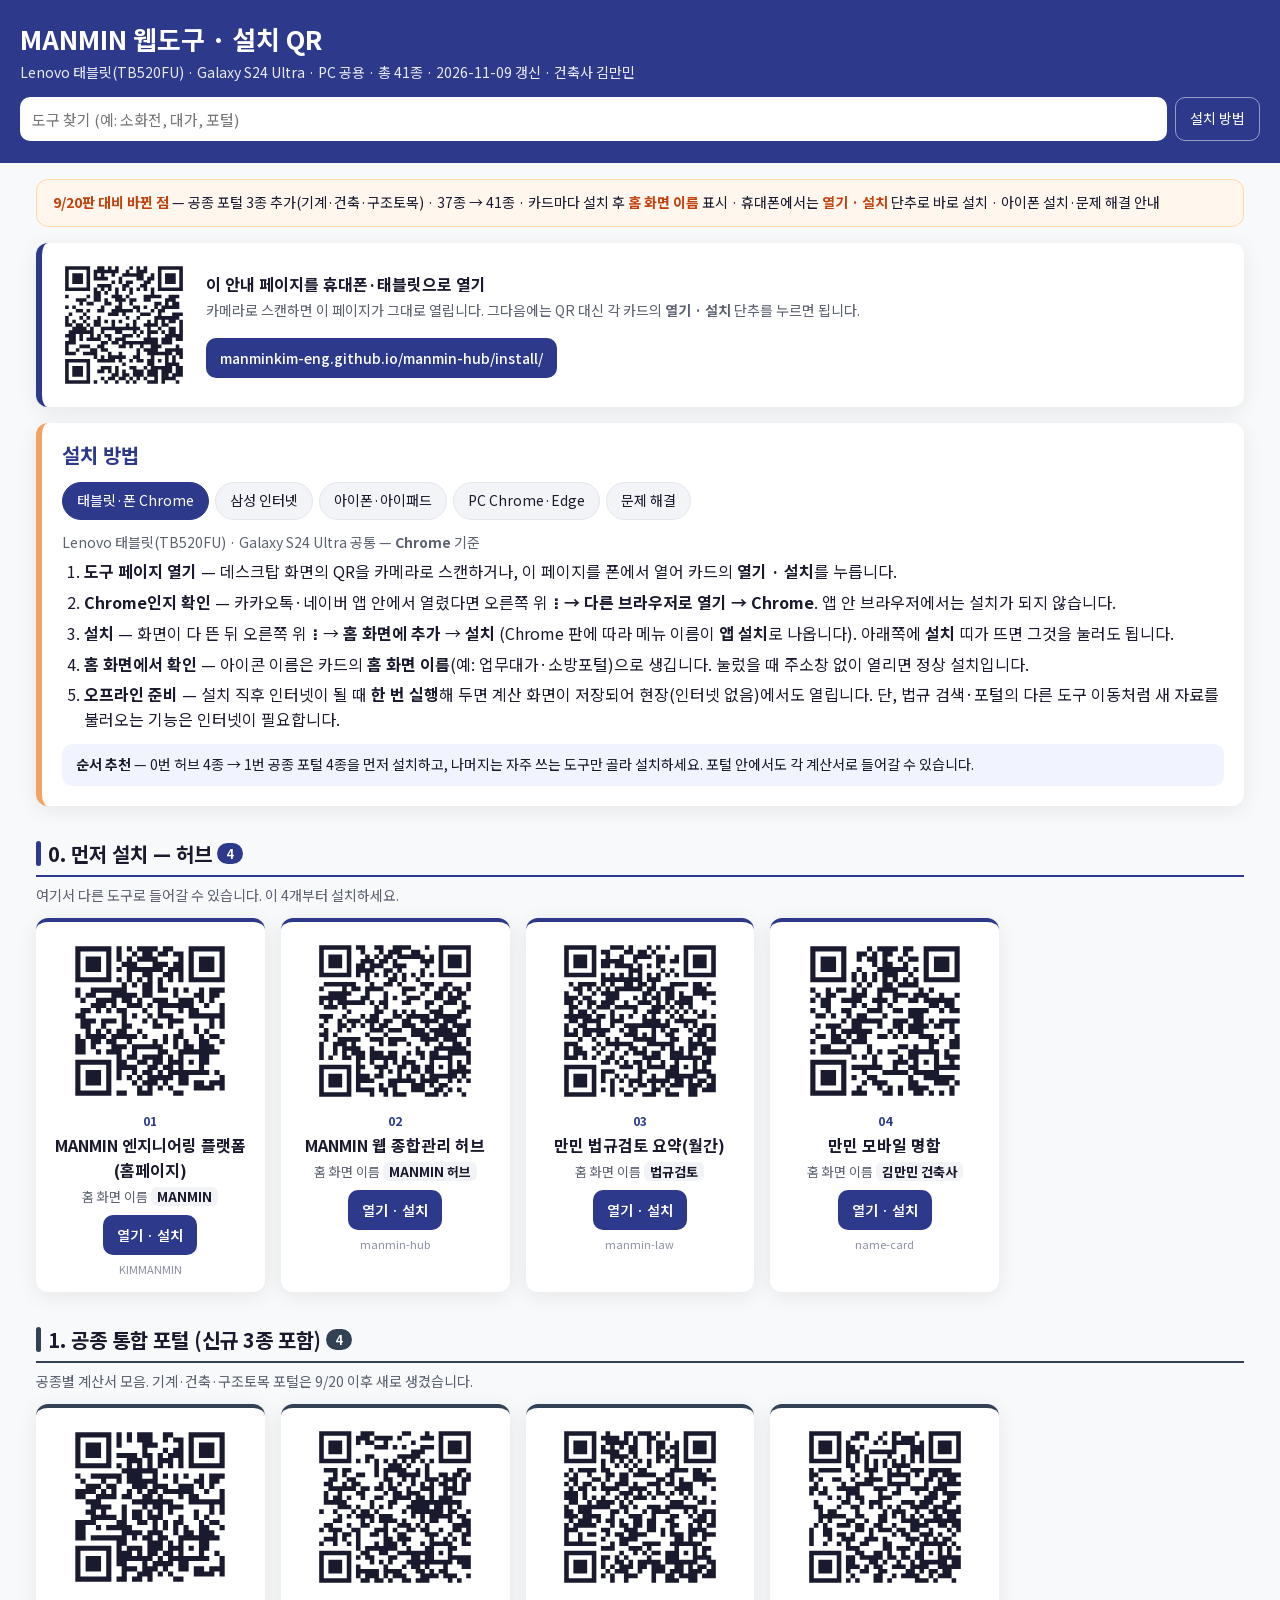
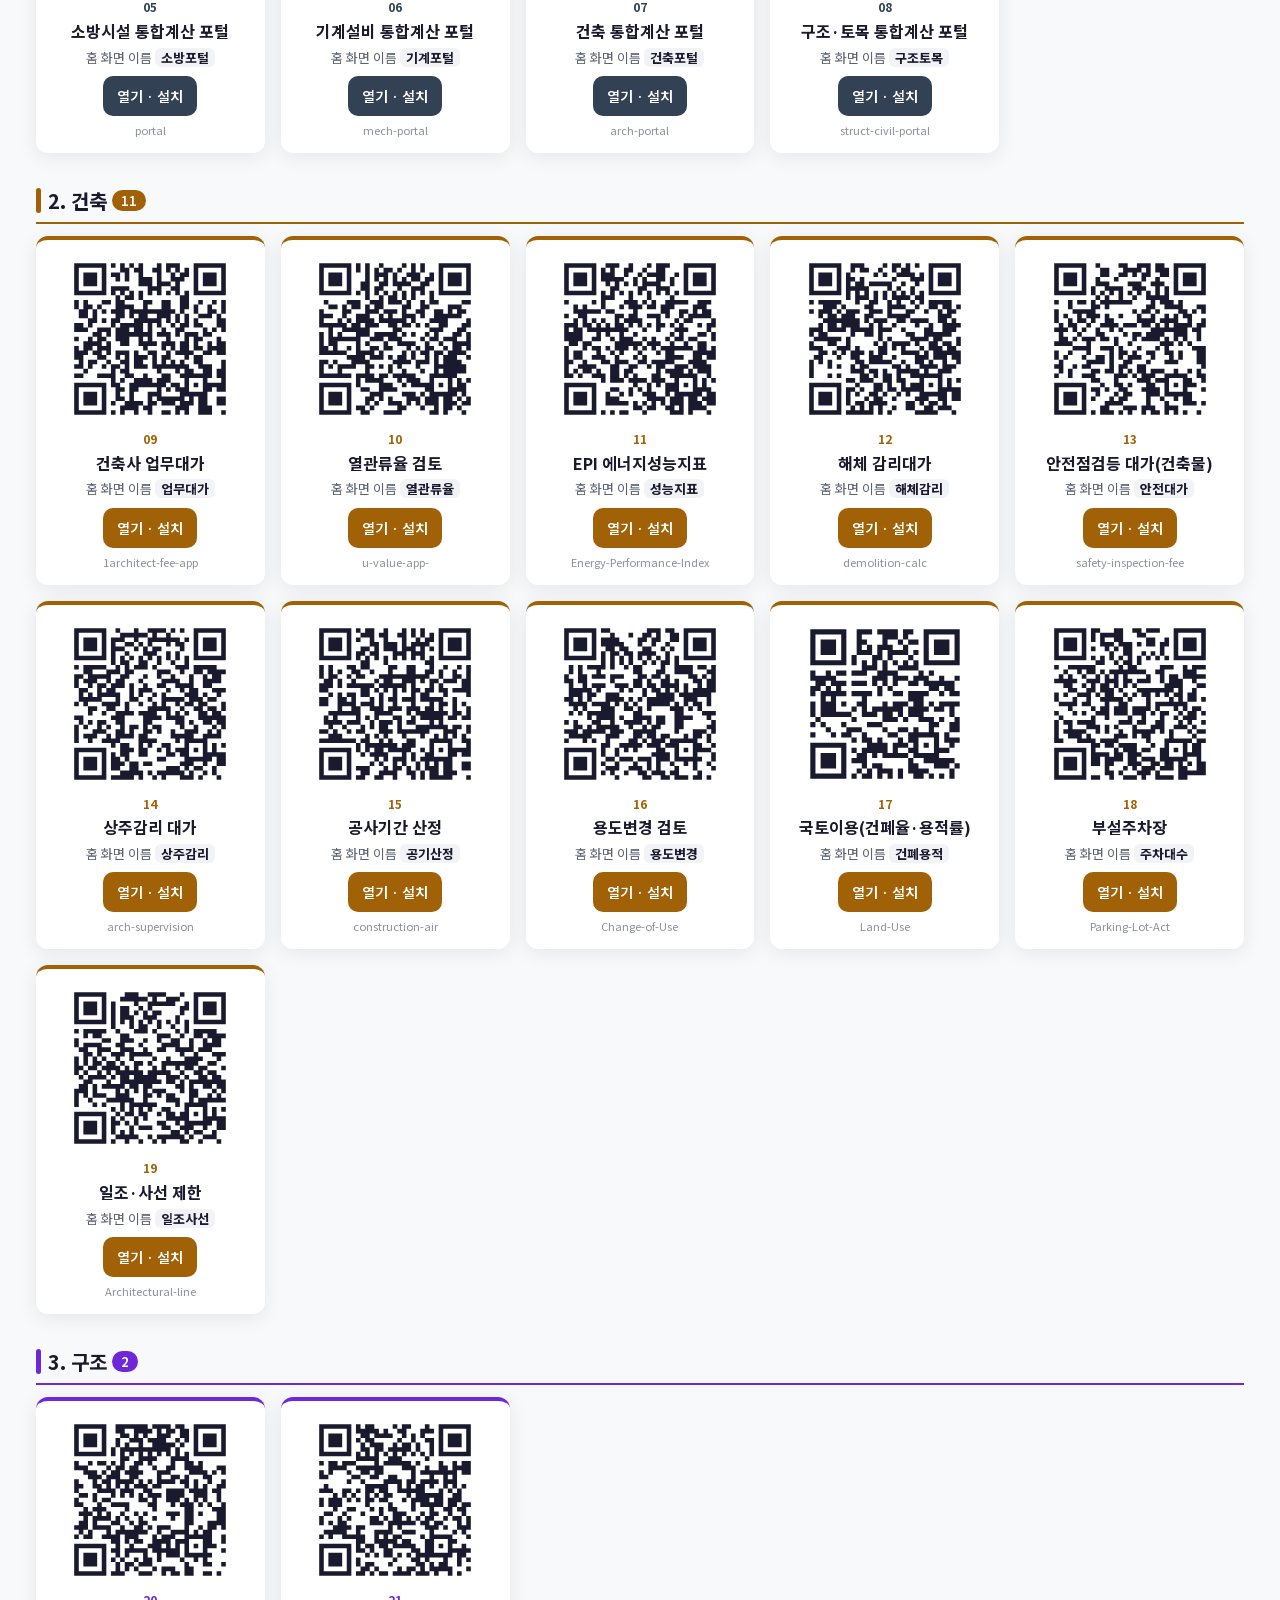
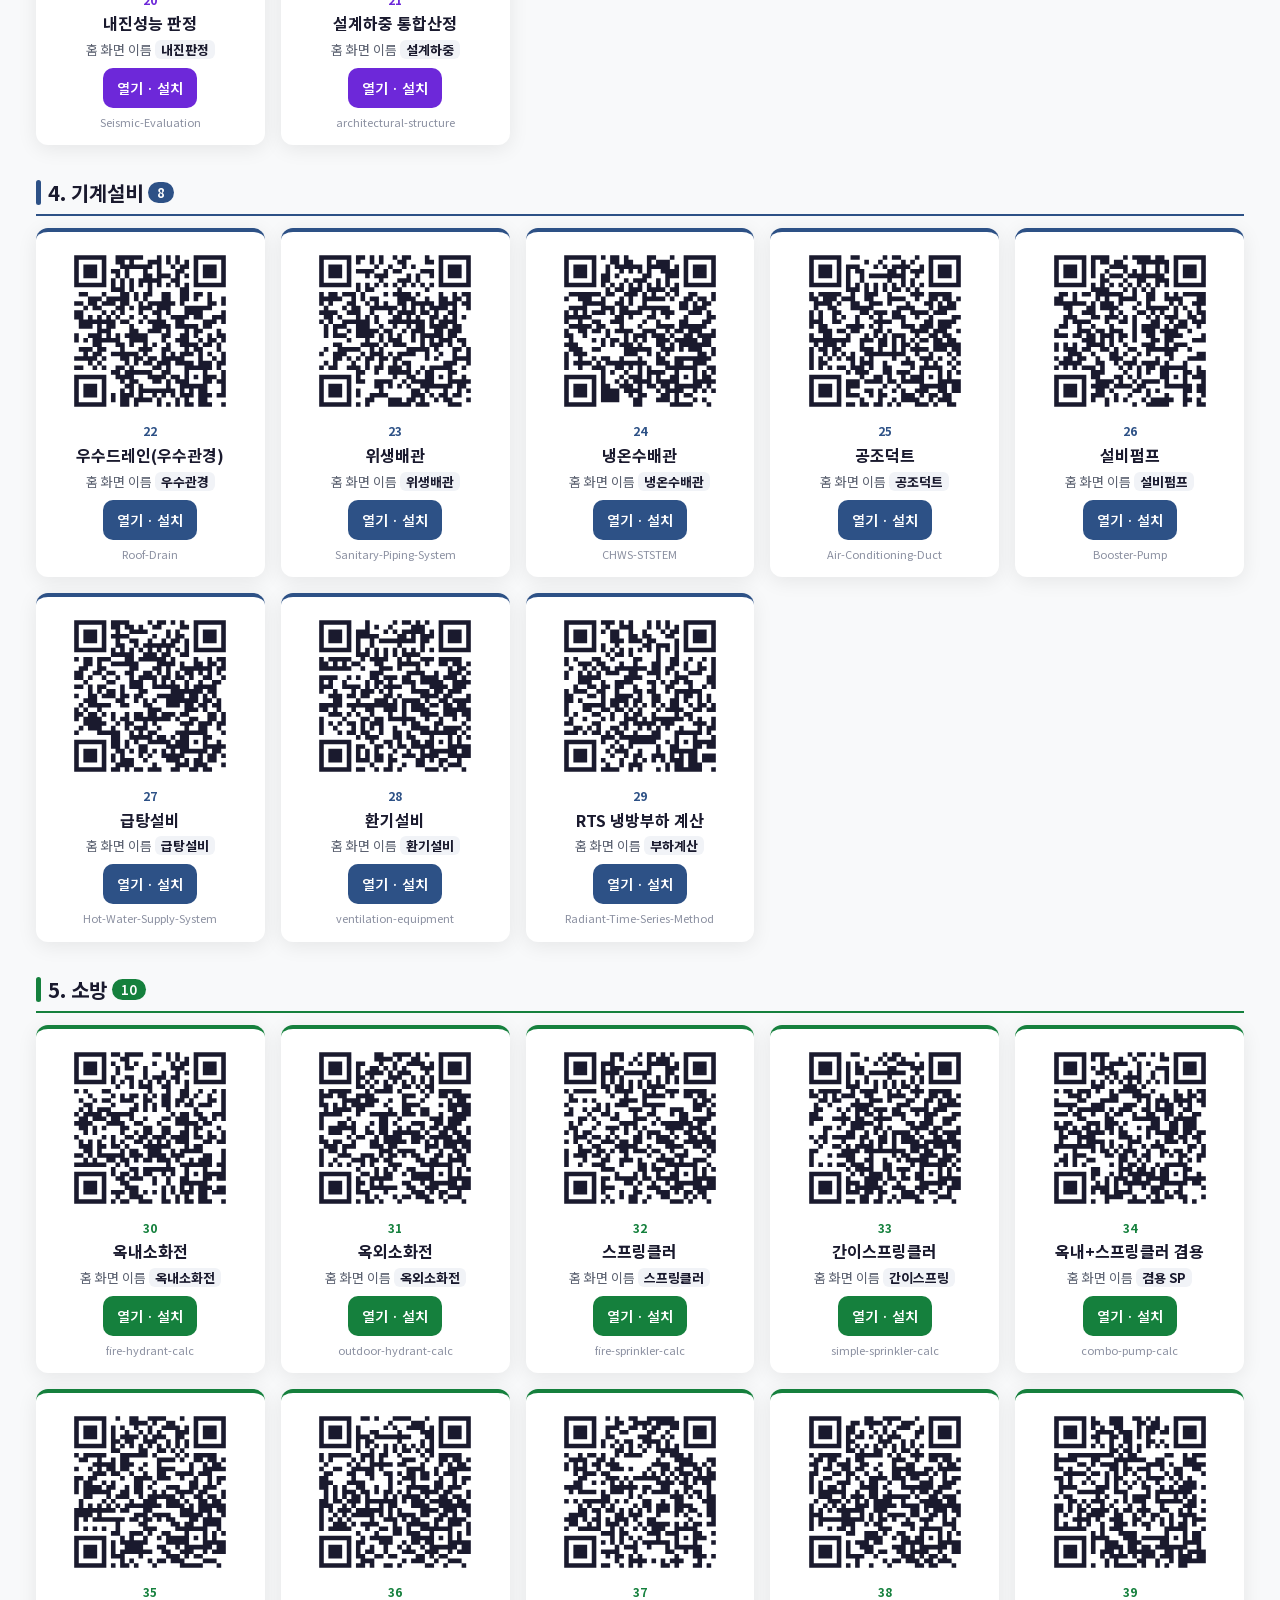
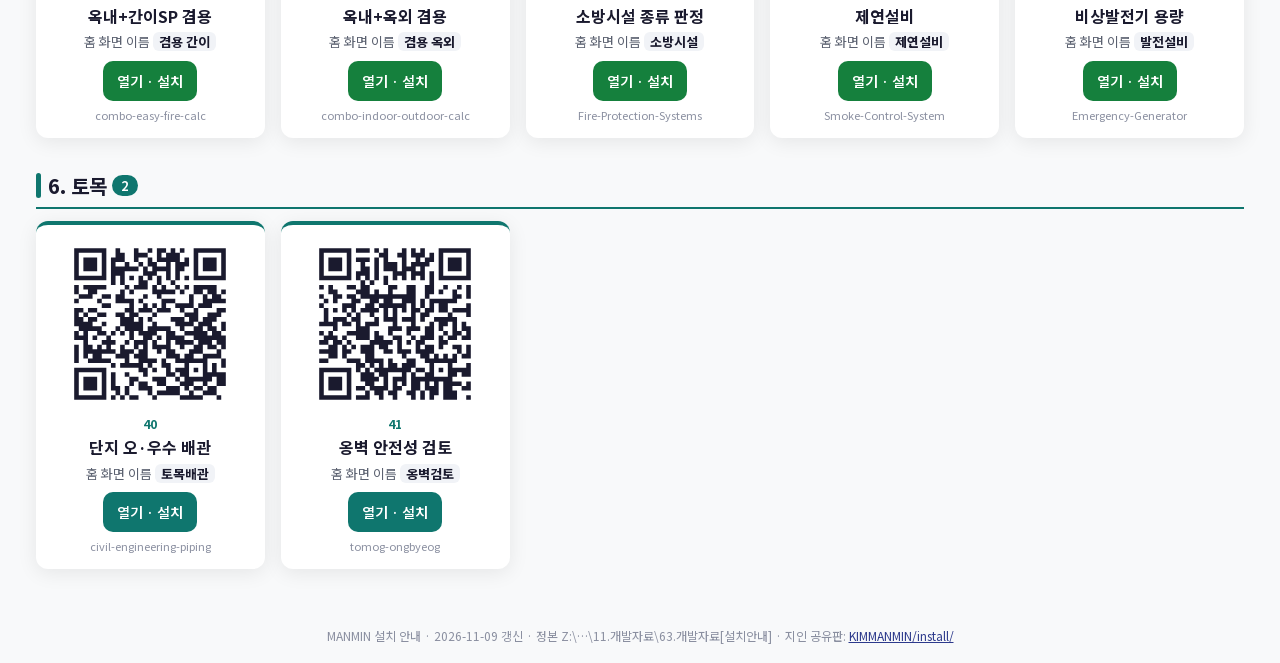
==== commit ddadb0cf: "설치안내 — 안전대가(safety-inspection-fee) 추가 · 41종(§25-6-53) Co-Authored-By: Claude Opus 5.5 <noreply@anthr" ====
--- a/install/index.html
+++ b/install/index.html
@@ -1,6 +1,6 @@
 <!DOCTYPE html><html lang="ko"><head><meta charset="utf-8"><meta name="viewport" content="width=device-width,initial-scale=1">
 <title>MANMIN 설치 QR</title>
-<meta name="description" content="MANMIN 웹도구 40종 태블릿·휴대폰·PC 설치 안내">
+<meta name="description" content="MANMIN 웹도구 41종 태블릿·휴대폰·PC 설치 안내">
 <meta name="theme-color" content="#2D3A8C">
 <style>
 @font-face{font-family:"Noto Sans KR";src:url("../assets/fonts/NotoSansKR-var.woff2") format("woff2");font-weight:100 900;font-display:swap}
@@ -73,11 +73,11 @@
 }
 </style></head><body>
 <header><div class="hin"><h1>MANMIN 웹도구 · 설치 QR</h1>
-<p>Lenovo 태블릿(TB520FU) · Galaxy S24 Ultra · PC 공용 · 총 40종 · 2026-11-05 갱신 · 건축사 김만민</p>
+<p>Lenovo 태블릿(TB520FU) · Galaxy S24 Ultra · PC 공용 · 총 41종 · 2026-11-09 갱신 · 건축사 김만민</p>
 <div class="bar"><input id="q" type="search" placeholder="도구 찾기 (예: 소화전, 대가, 포털)" aria-label="도구 찾기">
 <button id="qrbtn" type="button" aria-pressed="false">QR 보기</button><a href="#guide">설치 방법</a></div></div></header>
 <main>
-<div class="new"><b>9/20판 대비 바뀐 점</b> — 공종 포털 3종 추가(기계·건축·구조토목) · 37종 → 40종 · 카드마다 설치 후 <b>홈 화면 이름</b> 표시 · 휴대폰에서는 <b>열기 · 설치</b> 단추로 바로 설치 · 아이폰 설치·문제 해결 안내</div>
+<div class="new"><b>9/20판 대비 바뀐 점</b> — 공종 포털 3종 추가(기계·건축·구조토목) · 37종 → 41종 · 카드마다 설치 후 <b>홈 화면 이름</b> 표시 · 휴대폰에서는 <b>열기 · 설치</b> 단추로 바로 설치 · 아이폰 설치·문제 해결 안내</div>
 <div class="self"><div class="qr"><svg viewBox="0 0 148 148" class="segno"><g transform="scale(4)"><path fill="#fff" d="M0 0h37v37h-37z"/><path class="qrline" stroke="#1a1a2e" d="M2 2.5h7m2 0h2m1 0h1m1 0h1m3 0h1m1 0h1m1 0h1m3 0h7m-33 1h1m5 0h1m1 0h7m2 0h1m2 0h3m3 0h1m5 0h1m-33 1h1m1 0h3m1 0h1m1 0h1m1 0h1m2 0h1m2 0h6m2 0h1m1 0h1m1 0h3m1 0h1m-33 1h1m1 0h3m1 0h1m1 0h4m3 0h1m4 0h2m1 0h2m1 0h1m1 0h3m1 0h1m-33 1h1m1 0h3m1 0h1m6 0h1m1 0h1m1 0h2m3 0h2m2 0h1m1 0h3m1 0h1m-33 1h1m5 0h1m2 0h4m3 0h2m3 0h2m3 0h1m5 0h1m-33 1h7m1 0h1m1 0h1m1 0h1m1 0h1m1 0h1m1 0h1m1 0h1m1 0h1m1 0h1m1 0h7m-25 1h2m1 0h1m2 0h1m3 0h1m5 0h1m-25 1h1m5 0h1m1 0h2m3 0h3m1 0h1m4 0h5m2 0h3m-29 1h3m2 0h2m1 0h1m2 0h3m1 0h2m2 0h2m4 0h3m-27 1h1m1 0h2m3 0h2m2 0h1m2 0h1m6 0h2m1 0h1m1 0h2m-32 1h1m1 0h1m7 0h1m3 0h2m3 0h2m1 0h1m2 0h1m1 0h5m-29 1h2m1 0h1m2 0h2m2 0h6m1 0h1m3 0h1m1 0h2m-27 1h1m3 0h1m6 0h3m1 0h1m4 0h3m2 0h1m3 0h3m-33 1h1m3 0h1m1 0h1m2 0h1m7 0h1m2 0h1m4 0h7m-32 1h1m1 0h1m2 0h1m2 0h2m1 0h1m1 0h1m1 0h1m3 0h1m3 0h1m1 0h1m1 0h1m1 0h2m1 0h1m-33 1h2m1 0h2m1 0h1m1 0h2m3 0h1m3 0h1m1 0h1m2 0h4m1 0h2m3 0h1m-31 1h4m1 0h1m2 0h11m2 0h1m2 0h1m2 0h2m1 0h1m-32 1h7m2 0h1m3 0h2m3 0h1m1 0h1m1 0h3m1 0h1m1 0h2m1 0h1m-33 1h3m1 0h1m2 0h1m1 0h1m1 0h2m3 0h3m1 0h1m2 0h1m4 0h5m-32 1h2m1 0h1m1 0h4m2 0h1m1 0h3m5 0h4m1 0h3m1 0h2m-33 1h3m7 0h2m1 0h2m1 0h10m1 0h3m-30 1h1m3 0h3m2 0h2m4 0h2m1 0h1m2 0h1m2 0h3m4 0h1m-32 1h1m2 0h1m3 0h2m1 0h2m8 0h1m1 0h4m2 0h5m-33 1h3m2 0h4m3 0h1m2 0h1m4 0h1m2 0h7m1 0h2m-25 1h1m1 0h1m1 0h5m2 0h2m3 0h1m3 0h1m1 0h1m1 0h1m-33 1h7m2 0h5m1 0h1m2 0h1m1 0h2m1 0h2m1 0h1m1 0h1m1 0h1m-31 1h1m5 0h1m9 0h1m6 0h2m3 0h4m-32 1h1m1 0h3m1 0h1m3 0h3m1 0h1m3 0h2m2 0h1m1 0h6m1 0h2m-33 1h1m1 0h3m1 0h1m2 0h2m1 0h1m1 0h1m1 0h1m2 0h3m1 0h3m1 0h3m1 0h2m-33 1h1m1 0h3m1 0h1m6 0h2m1 0h2m1 0h3m1 0h3m1 0h2m1 0h3m-33 1h1m5 0h1m3 0h1m1 0h2m1 0h2m1 0h1m1 0h1m1 0h1m2 0h1m1 0h4m-31 1h7m1 0h1m2 0h1m2 0h1m2 0h1m1 0h1m3 0h3m1 0h1m3 0h1"/></g></svg></div><div>
 <b>이 안내 페이지를 휴대폰·태블릿으로 열기</b>
 <p>카메라로 스캔하면 이 페이지가 그대로 열립니다. 그다음에는 QR 대신 각 카드의 <b>열기 · 설치</b> 단추를 누르면 됩니다.</p>
@@ -131,7 +131,7 @@
   <dt>설치 메뉴가 안 보여요</dt><dd>① 카카오톡·네이버 앱 안 브라우저인지 확인 → Chrome으로 열기 ② 시크릿 탭이면 일반 탭으로 ③ Play 스토어에서 Chrome 업데이트 ④ 화면이 다 뜬 뒤(5초쯤) 다시 ⋮ 메뉴 확인.</dd>
   <dt>아이콘을 누르면 주소창이 있는 창으로 열려요</dt><dd>"앱"이 아니라 "바로가기"로 만들어진 경우입니다. 아이콘을 길게 눌러 제거한 뒤, 홈 화면에 추가 대화상자에서 <b>설치</b>를 골라 다시 만드세요.</dd>
   <dt>고친 내용이 반영 안 되고 옛 화면이 나와요</dt><dd>인터넷이 될 때 앱을 열고 → 완전히 닫았다가(최근 앱에서 밀어 닫기) → 다시 엽니다. 저장된 화면이 새것으로 바뀌는 데 한 번 더 걸릴 수 있습니다.</dd>
-  <dt>사이트 데이터 삭제는 조심</dt><dd>40개 도구가 모두 같은 주소(manminkim-eng.github.io)를 써서, Chrome 설정에서 이 사이트의 저장 데이터를 지우면 <b>모든 도구의 입력값·오프라인 저장이 함께 지워집니다.</b> 위 방법으로 안 될 때만 쓰세요.</dd>
+  <dt>사이트 데이터 삭제는 조심</dt><dd>41개 도구가 모두 같은 주소(manminkim-eng.github.io)를 써서, Chrome 설정에서 이 사이트의 저장 데이터를 지우면 <b>모든 도구의 입력값·오프라인 저장이 함께 지워집니다.</b> 위 방법으로 안 될 때만 쓰세요.</dd>
   <dt>QR이 잘 안 읽혀요</dt><dd>모니터 밝기를 올리고 20~30cm 거리에서 QR 하나만 화면에 들어오게 찍습니다. 기본 카메라에서 안 되면 Google 렌즈(Chrome 주소창의 카메라 아이콘)를 쓰세요.</dd>
   <dt>폰에서 QR은 어떻게 쓰나요</dt><dd>폰 화면의 QR은 폰이 직접 찍을 수 없습니다. 폰에서는 <b>열기 · 설치</b> 단추를 쓰고, 위쪽 <b>QR 보기</b>를 켜면 폰 화면을 태블릿에 보여 주어 태블릿으로 스캔할 수도 있습니다.</dd>
   <dt>필요한 권한</dt><dd>설치에 따로 허용할 권한은 없습니다(카메라는 QR 스캔에만). 런처가 "홈 화면에 추가 허용"을 물으면 허용하세요. 계산서 PDF 저장은 앱 안 인쇄 단추 → <b>PDF로 저장</b>.</dd>
@@ -139,10 +139,10 @@
  </dl>
 </div>
 </section>
-<section class="grp" style="--c:#2D3A8C"><h2>0. 먼저 설치 — 허브 <span class="cnt">4</span></h2><p class="gdesc">여기서 다른 도구로 들어갈 수 있습니다. 이 4개부터 설치하세요.</p><div class="grid"><article class="card" style="--c:#2D3A8C" data-q="manmin 엔지니어링 플랫폼(홈페이지) manmin kimmanmin"><div class="qr"><svg viewBox="0 0 132 132" class="segno"><g transform="scale(4)"><path fill="#fff" d="M0 0h33v33h-33z"/><path class="qrline" stroke="#1a1a2e" d="M2 2.5h7m1 0h1m1 0h1m1 0h4m1 0h2m3 0h7m-29 1h1m5 0h1m1 0h1m2 0h1m1 0h2m1 0h2m1 0h2m1 0h1m5 0h1m-29 1h1m1 0h3m1 0h1m1 0h1m1 0h1m1 0h4m4 0h1m1 0h1m1 0h3m1 0h1m-29 1h1m1 0h3m1 0h1m2 0h3m3 0h3m1 0h2m1 0h1m1 0h3m1 0h1m-29 1h1m1 0h3m1 0h1m1 0h1m1 0h7m1 0h3m1 0h1m1 0h3m1 0h1m-29 1h1m5 0h1m3 0h1m2 0h2m2 0h2m1 0h1m1 0h1m5 0h1m-29 1h7m1 0h1m1 0h1m1 0h1m1 0h1m1 0h1m1 0h1m1 0h1m1 0h7m-20 1h1m1 0h1m1 0h2m1 0h1m-17 1h1m2 0h7m3 0h2m1 0h2m1 0h1m1 0h1m2 0h1m1 0h3m-29 1h1m1 0h2m3 0h5m1 0h2m4 0h1m3 0h2m1 0h2m-27 1h1m2 0h4m1 0h2m1 0h1m2 0h3m2 0h3m1 0h1m1 0h1m-24 1h3m1 0h1m2 0h3m1 0h1m1 0h7m2 0h1m2 0h1m-28 1h2m1 0h1m1 0h1m1 0h2m3 0h1m2 0h1m3 0h1m1 0h2m4 0h1m-29 1h2m7 0h1m1 0h1m2 0h1m1 0h3m3 0h7m-28 1h3m1 0h3m1 0h1m3 0h1m1 0h1m2 0h3m5 0h1m1 0h1m-28 1h2m2 0h1m3 0h2m4 0h2m1 0h1m4 0h1m2 0h1m1 0h1m-27 1h1m1 0h1m1 0h1m1 0h2m2 0h1m7 0h1m2 0h1m1 0h1m-26 1h1m1 0h4m1 0h5m1 0h1m3 0h1m1 0h2m3 0h1m1 0h2m-28 1h2m1 0h2m1 0h2m2 0h1m4 0h1m1 0h1m1 0h1m1 0h1m2 0h2m2 0h1m-29 1h2m1 0h1m3 0h3m1 0h6m2 0h1m1 0h2m1 0h3m-27 1h2m2 0h1m1 0h3m2 0h1m4 0h2m2 0h8m-20 1h1m1 0h2m1 0h4m1 0h1m1 0h1m3 0h2m-26 1h7m1 0h2m2 0h2m1 0h2m1 0h3m1 0h1m1 0h2m-26 1h1m5 0h1m1 0h4m2 0h2m1 0h2m1 0h1m3 0h1m-25 1h1m1 0h3m1 0h1m1 0h1m2 0h1m1 0h2m1 0h1m1 0h8m1 0h1m-28 1h1m1 0h3m1 0h1m1 0h1m1 0h1m1 0h1m1 0h5m1 0h2m6 0h1m-29 1h1m1 0h3m1 0h1m4 0h1m1 0h3m1 0h1m2 0h2m1 0h2m1 0h3m-29 1h1m5 0h1m5 0h1m1 0h1m1 0h1m1 0h1m4 0h4m1 0h1m-29 1h7m1 0h2m2 0h3m4 0h2"/></g></svg></div><div class="info"><div class="no">01</div><div class="nm">MANMIN 엔지니어링 플랫폼(홈페이지)</div><div class="sn" title="설치 후 홈 화면 아이콘 이름">홈 화면 이름 <b>MANMIN</b></div><a class="open" href="https://manminkim-eng.github.io/KIMMANMIN/" target="_blank" rel="noopener">열기 · 설치</a><div class="url">KIMMANMIN</div></div></article><article class="card" style="--c:#2D3A8C" data-q="manmin 웹 종합관리 허브 manmin 허브 manmin-hub"><div class="qr"><svg viewBox="0 0 148 148" class="segno"><g transform="scale(4)"><path fill="#fff" d="M0 0h37v37h-37z"/><path class="qrline" stroke="#1a1a2e" d="M2 2.5h7m1 0h2m2 0h2m2 0h4m3 0h1m2 0h7m-33 1h1m5 0h1m2 0h1m3 0h1m1 0h3m2 0h2m4 0h1m5 0h1m-33 1h1m1 0h3m1 0h1m3 0h1m1 0h1m1 0h2m1 0h6m1 0h1m1 0h1m1 0h3m1 0h1m-33 1h1m1 0h3m1 0h1m2 0h3m1 0h2m1 0h1m5 0h3m1 0h1m1 0h3m1 0h1m-33 1h1m1 0h3m1 0h1m1 0h2m1 0h3m2 0h3m4 0h1m2 0h1m1 0h3m1 0h1m-33 1h1m5 0h1m1 0h4m2 0h2m1 0h1m4 0h1m3 0h1m5 0h1m-33 1h7m1 0h1m1 0h1m1 0h1m1 0h1m1 0h1m1 0h1m1 0h1m1 0h1m1 0h1m1 0h7m-23 1h1m4 0h2m1 0h1m2 0h1m-21 1h7m3 0h1m2 0h2m1 0h1m4 0h3m2 0h2m3 0h1m-33 1h1m4 0h1m1 0h2m1 0h4m4 0h3m2 0h1m2 0h2m1 0h2m1 0h1m-31 1h5m3 0h1m3 0h1m3 0h1m3 0h1m2 0h2m1 0h1m1 0h2m-32 1h6m3 0h2m3 0h1m1 0h1m2 0h3m3 0h2m1 0h3m-31 1h1m1 0h1m1 0h6m1 0h1m1 0h2m3 0h2m3 0h2m2 0h3m1 0h1m-31 1h3m1 0h1m6 0h1m1 0h1m8 0h1m2 0h1m4 0h2m-27 1h1m5 0h2m2 0h1m1 0h1m1 0h1m3 0h3m3 0h2m-32 1h3m2 0h1m3 0h1m1 0h2m3 0h2m1 0h5m1 0h6m-30 1h1m2 0h1m1 0h3m1 0h3m1 0h2m2 0h2m2 0h4m1 0h3m2 0h1m-33 1h1m3 0h2m1 0h1m1 0h1m1 0h1m1 0h2m3 0h3m2 0h1m2 0h2m1 0h4m-32 1h1m2 0h1m1 0h1m4 0h3m1 0h3m2 0h3m1 0h5m1 0h2m-32 1h2m1 0h1m6 0h1m3 0h1m5 0h4m1 0h7m-31 1h1m2 0h5m2 0h3m1 0h4m3 0h4m1 0h3m2 0h1m-33 1h1m2 0h3m1 0h1m5 0h1m1 0h2m2 0h1m3 0h1m2 0h1m2 0h2m1 0h1m-33 1h1m2 0h1m1 0h4m2 0h1m9 0h1m3 0h7m-32 1h1m2 0h1m1 0h1m1 0h3m1 0h3m1 0h2m2 0h1m1 0h2m1 0h2m2 0h5m-33 1h1m1 0h1m2 0h2m1 0h2m1 0h6m1 0h1m3 0h1m1 0h5m3 0h1m-25 1h1m2 0h1m2 0h1m1 0h1m1 0h3m3 0h1m3 0h1m1 0h1m1 0h1m-33 1h7m1 0h2m2 0h3m2 0h2m1 0h2m1 0h2m1 0h1m1 0h1m1 0h2m-32 1h1m5 0h1m1 0h1m4 0h1m1 0h1m1 0h1m2 0h2m1 0h2m3 0h5m-33 1h1m1 0h3m1 0h1m1 0h3m1 0h2m3 0h1m1 0h1m2 0h1m1 0h6m1 0h1m-32 1h1m1 0h3m1 0h1m1 0h4m3 0h6m1 0h4m2 0h1m1 0h1m1 0h1m-33 1h1m1 0h3m1 0h1m1 0h1m4 0h1m1 0h2m3 0h3m1 0h1m1 0h2m-28 1h1m5 0h1m1 0h4m1 0h2m1 0h1m3 0h3m2 0h2m1 0h1m1 0h1m-31 1h7m4 0h1m2 0h1m1 0h3m4 0h3m1 0h1m3 0h1"/></g></svg></div><div class="info"><div class="no">02</div><div class="nm">MANMIN 웹 종합관리 허브</div><div class="sn" title="설치 후 홈 화면 아이콘 이름">홈 화면 이름 <b>MANMIN 허브</b></div><a class="open" href="https://manminkim-eng.github.io/manmin-hub/" target="_blank" rel="noopener">열기 · 설치</a><div class="url">manmin-hub</div></div></article><article class="card" style="--c:#2D3A8C" data-q="만민 법규검토 요약(월간) 법규검토 manmin-law"><div class="qr"><svg viewBox="0 0 148 148" class="segno"><g transform="scale(4)"><path fill="#fff" d="M0 0h37v37h-37z"/><path class="qrline" stroke="#1a1a2e" d="M2 2.5h7m3 0h3m1 0h1m3 0h1m1 0h1m1 0h1m3 0h7m-33 1h1m5 0h1m1 0h2m3 0h2m1 0h2m1 0h1m6 0h1m5 0h1m-33 1h1m1 0h3m1 0h1m2 0h1m2 0h1m2 0h4m1 0h2m2 0h1m1 0h1m1 0h3m1 0h1m-33 1h1m1 0h3m1 0h1m1 0h5m2 0h1m4 0h2m1 0h2m1 0h1m1 0h3m1 0h1m-33 1h1m1 0h3m1 0h1m1 0h2m1 0h4m1 0h1m1 0h1m1 0h1m5 0h1m1 0h3m1 0h1m-33 1h1m5 0h1m7 0h3m4 0h1m1 0h1m2 0h1m5 0h1m-33 1h7m1 0h1m1 0h1m1 0h1m1 0h1m1 0h1m1 0h1m1 0h1m1 0h1m1 0h1m1 0h7m-25 1h9m1 0h3m-20 1h1m1 0h4m1 0h1m1 0h1m2 0h2m1 0h2m1 0h1m3 0h4m1 0h2m1 0h1m-30 1h2m1 0h1m1 0h1m1 0h1m1 0h6m1 0h2m1 0h3m4 0h3m-31 1h1m2 0h1m2 0h1m1 0h4m5 0h2m1 0h1m1 0h2m1 0h1m2 0h5m-33 1h3m1 0h2m3 0h3m3 0h1m1 0h1m1 0h2m1 0h2m1 0h3m2 0h1m-31 1h2m1 0h1m1 0h2m1 0h3m2 0h1m2 0h3m1 0h1m1 0h1m1 0h4m4 0h1m-32 1h2m2 0h1m1 0h3m1 0h5m3 0h3m1 0h1m1 0h1m1 0h1m-27 1h1m1 0h2m1 0h1m3 0h1m4 0h1m2 0h3m1 0h1m1 0h1m1 0h1m1 0h1m1 0h1m-31 1h6m1 0h2m1 0h1m1 0h1m1 0h1m2 0h1m1 0h1m3 0h1m1 0h1m3 0h2m1 0h1m-32 1h2m1 0h4m2 0h3m4 0h4m1 0h1m1 0h5m-29 1h1m2 0h2m2 0h1m2 0h1m2 0h10m3 0h1m1 0h1m1 0h3m-33 1h1m1 0h1m1 0h6m2 0h1m1 0h2m3 0h1m1 0h1m1 0h2m2 0h1m1 0h2m1 0h1m-33 1h3m1 0h2m1 0h2m4 0h3m1 0h1m1 0h1m2 0h2m4 0h3m1 0h1m-30 1h1m2 0h1m2 0h1m1 0h1m3 0h5m3 0h2m2 0h1m1 0h1m1 0h2m-33 1h3m4 0h1m1 0h6m3 0h6m3 0h4m-31 1h1m1 0h2m2 0h1m1 0h1m2 0h1m2 0h2m1 0h1m3 0h1m1 0h1m1 0h1m1 0h2m1 0h3m-33 1h1m1 0h3m2 0h1m2 0h1m2 0h1m1 0h3m1 0h2m2 0h3m1 0h1m2 0h3m-33 1h3m1 0h1m1 0h1m2 0h2m1 0h1m4 0h4m2 0h7m1 0h1m-24 1h2m1 0h1m1 0h1m1 0h2m1 0h1m2 0h1m2 0h1m3 0h1m1 0h2m-32 1h7m5 0h3m1 0h1m1 0h4m1 0h2m1 0h1m1 0h1m1 0h1m-31 1h1m5 0h1m1 0h3m5 0h2m4 0h3m3 0h4m-32 1h1m1 0h3m1 0h1m1 0h1m2 0h1m1 0h1m2 0h1m2 0h1m2 0h7m2 0h2m-33 1h1m1 0h3m1 0h1m1 0h1m1 0h1m1 0h1m1 0h3m1 0h5m1 0h2m1 0h1m1 0h2m1 0h1m-33 1h1m1 0h3m1 0h1m3 0h1m3 0h1m1 0h2m1 0h1m1 0h1m1 0h3m1 0h3m1 0h2m-33 1h1m5 0h1m1 0h1m1 0h1m1 0h1m2 0h1m3 0h2m1 0h1m4 0h2m1 0h3m-33 1h7m3 0h1m2 0h2m2 0h3m2 0h3m2 0h2"/></g></svg></div><div class="info"><div class="no">03</div><div class="nm">만민 법규검토 요약(월간)</div><div class="sn" title="설치 후 홈 화면 아이콘 이름">홈 화면 이름 <b>법규검토</b></div><a class="open" href="https://manminkim-eng.github.io/manmin-law/" target="_blank" rel="noopener">열기 · 설치</a><div class="url">manmin-law</div></div></article><article class="card" style="--c:#2D3A8C" data-q="만민 모바일 명함 김만민 건축사 name-card"><div class="qr"><svg viewBox="0 0 132 132" class="segno"><g transform="scale(4)"><path fill="#fff" d="M0 0h33v33h-33z"/><path class="qrline" stroke="#1a1a2e" d="M2 2.5h7m4 0h1m1 0h4m1 0h2m2 0h7m-29 1h1m5 0h1m2 0h2m1 0h1m1 0h2m2 0h1m3 0h1m5 0h1m-29 1h1m1 0h3m1 0h1m2 0h1m1 0h2m1 0h1m2 0h1m1 0h2m1 0h1m1 0h3m1 0h1m-29 1h1m1 0h3m1 0h1m5 0h1m1 0h2m2 0h1m3 0h1m1 0h3m1 0h1m-29 1h1m1 0h3m1 0h1m2 0h1m3 0h6m1 0h1m1 0h1m1 0h3m1 0h1m-29 1h1m5 0h1m1 0h1m1 0h1m1 0h1m1 0h3m2 0h1m2 0h1m5 0h1m-29 1h7m1 0h1m1 0h1m1 0h1m1 0h1m1 0h1m1 0h1m1 0h1m1 0h7m-20 1h1m1 0h1m2 0h2m1 0h4m-21 1h1m2 0h1m1 0h2m1 0h1m1 0h1m2 0h4m4 0h1m1 0h1m-23 1h1m1 0h2m3 0h3m2 0h1m2 0h3m1 0h3m2 0h1m2 0h1m-29 1h1m1 0h2m2 0h4m2 0h3m1 0h1m2 0h2m1 0h6m-26 1h2m4 0h1m1 0h1m2 0h1m1 0h1m7 0h2m1 0h2m-28 1h1m2 0h1m2 0h2m3 0h3m2 0h2m1 0h4m2 0h1m1 0h2m-28 1h2m1 0h1m2 0h1m1 0h2m3 0h1m4 0h3m-16 1h1m1 0h6m2 0h3m1 0h2m1 0h1m1 0h4m-28 1h1m1 0h3m2 0h2m3 0h1m2 0h2m1 0h4m1 0h2m1 0h1m-28 1h1m3 0h1m1 0h6m3 0h1m1 0h1m1 0h3m5 0h1m-27 1h2m1 0h2m1 0h1m1 0h2m2 0h2m1 0h1m1 0h1m2 0h3m1 0h1m2 0h1m-29 1h1m3 0h3m1 0h3m12 0h2m2 0h2m-27 1h2m3 0h1m3 0h1m5 0h2m1 0h1m2 0h1m3 0h2m-29 1h1m1 0h6m3 0h1m1 0h1m1 0h2m2 0h6m1 0h1m-19 1h1m1 0h1m1 0h1m4 0h1m1 0h2m3 0h1m1 0h3m-29 1h7m5 0h1m3 0h3m1 0h1m1 0h1m1 0h1m2 0h1m-28 1h1m5 0h1m1 0h6m2 0h1m2 0h2m3 0h5m-29 1h1m1 0h3m1 0h1m3 0h1m3 0h5m1 0h5m-25 1h1m1 0h3m1 0h1m1 0h1m2 0h2m6 0h1m2 0h6m-28 1h1m1 0h3m1 0h1m3 0h1m1 0h3m4 0h2m3 0h3m1 0h1m-29 1h1m5 0h1m2 0h1m3 0h1m1 0h1m1 0h1m1 0h4m4 0h1m-28 1h7m1 0h3m3 0h2m1 0h1m2 0h2m1 0h1m1 0h1m1 0h1"/></g></svg></div><div class="info"><div class="no">04</div><div class="nm">만민 모바일 명함</div><div class="sn" title="설치 후 홈 화면 아이콘 이름">홈 화면 이름 <b>김만민 건축사</b></div><a class="open" href="https://manminkim-eng.github.io/name-card/" target="_blank" rel="noopener">열기 · 설치</a><div class="url">name-card</div></div></article></div></section><section class="grp" style="--c:#334155"><h2>1. 공종 통합 포털 (신규 3종 포함) <span class="cnt">4</span></h2><p class="gdesc">공종별 계산서 모음. 기계·건축·구조토목 포털은 9/20 이후 새로 생겼습니다.</p><div class="grid"><article class="card" style="--c:#334155" data-q="소방시설 통합계산 포털 소방포털 portal"><div class="qr"><svg viewBox="0 0 132 132" class="segno"><g transform="scale(4)"><path fill="#fff" d="M0 0h33v33h-33z"/><path class="qrline" stroke="#1a1a2e" d="M2 2.5h7m1 0h1m1 0h1m1 0h3m2 0h2m3 0h7m-29 1h1m5 0h1m1 0h1m1 0h1m1 0h3m2 0h1m1 0h2m1 0h1m5 0h1m-29 1h1m1 0h3m1 0h1m1 0h1m4 0h3m4 0h1m1 0h1m1 0h3m1 0h1m-29 1h1m1 0h3m1 0h1m6 0h1m3 0h1m1 0h2m1 0h1m1 0h3m1 0h1m-29 1h1m1 0h3m1 0h1m1 0h4m1 0h2m1 0h1m1 0h3m1 0h1m1 0h3m1 0h1m-29 1h1m5 0h1m3 0h3m1 0h1m1 0h3m1 0h1m1 0h1m5 0h1m-29 1h7m1 0h1m1 0h1m1 0h1m1 0h1m1 0h1m1 0h1m1 0h1m1 0h7m-20 1h7m-16 1h1m2 0h6m1 0h3m2 0h1m1 0h1m1 0h1m1 0h1m2 0h1m1 0h3m-28 1h1m3 0h1m2 0h1m1 0h6m3 0h1m3 0h2m1 0h2m-26 1h3m1 0h2m3 0h3m1 0h3m2 0h3m1 0h1m1 0h1m-27 1h4m1 0h1m1 0h1m2 0h1m1 0h1m1 0h2m1 0h6m2 0h1m2 0h1m-29 1h2m2 0h4m1 0h2m2 0h2m1 0h1m3 0h1m1 0h2m4 0h1m-27 1h3m6 0h8m3 0h7m-26 1h4m2 0h1m3 0h1m1 0h2m1 0h3m5 0h1m1 0h1m-27 1h2m1 0h1m3 0h1m1 0h2m1 0h1m1 0h1m1 0h1m4 0h1m2 0h1m1 0h1m-26 1h5m1 0h1m1 0h2m1 0h3m3 0h1m2 0h1m1 0h1m-26 1h4m4 0h2m2 0h2m1 0h1m1 0h1m1 0h2m3 0h1m1 0h2m-28 1h2m2 0h1m1 0h5m4 0h1m1 0h1m1 0h1m1 0h1m2 0h2m2 0h1m-29 1h2m7 0h4m1 0h3m2 0h1m1 0h2m1 0h3m-27 1h2m1 0h7m1 0h1m1 0h2m1 0h2m2 0h8m-20 1h2m4 0h3m1 0h1m1 0h1m3 0h2m-26 1h7m1 0h1m1 0h3m1 0h3m1 0h3m1 0h1m1 0h2m-26 1h1m5 0h1m1 0h3m1 0h1m1 0h2m1 0h2m1 0h1m3 0h1m2 0h1m-28 1h1m1 0h3m1 0h1m1 0h7m1 0h1m1 0h8m2 0h1m-29 1h1m1 0h3m1 0h1m1 0h2m3 0h1m1 0h4m1 0h2m6 0h1m-29 1h1m1 0h3m1 0h1m2 0h3m1 0h3m1 0h1m2 0h2m1 0h2m1 0h3m-29 1h1m5 0h1m2 0h1m2 0h3m1 0h1m1 0h1m4 0h4m1 0h1m-29 1h7m1 0h2m1 0h2m1 0h1m4 0h2"/></g></svg></div><div class="info"><div class="no">05</div><div class="nm">소방시설 통합계산 포털</div><div class="sn" title="설치 후 홈 화면 아이콘 이름">홈 화면 이름 <b>소방포털</b></div><a class="open" href="https://manminkim-eng.github.io/portal/" target="_blank" rel="noopener">열기 · 설치</a><div class="url">portal</div></div></article><article class="card" style="--c:#334155" data-q="기계설비 통합계산 포털 기계포털 mech-portal"><div class="qr"><svg viewBox="0 0 148 148" class="segno"><g transform="scale(4)"><path fill="#fff" d="M0 0h37v37h-37z"/><path class="qrline" stroke="#1a1a2e" d="M2 2.5h7m2 0h3m6 0h2m3 0h1m2 0h7m-33 1h1m5 0h1m1 0h3m1 0h4m1 0h1m4 0h3m1 0h1m5 0h1m-33 1h1m1 0h3m1 0h1m1 0h1m1 0h2m2 0h1m5 0h1m5 0h1m1 0h3m1 0h1m-33 1h1m1 0h3m1 0h1m5 0h3m1 0h1m1 0h1m3 0h3m1 0h1m1 0h3m1 0h1m-33 1h1m1 0h3m1 0h1m13 0h3m3 0h1m1 0h3m1 0h1m-33 1h1m5 0h1m3 0h2m5 0h5m4 0h1m5 0h1m-33 1h7m1 0h1m1 0h1m1 0h1m1 0h1m1 0h1m1 0h1m1 0h1m1 0h1m1 0h1m1 0h7m-21 1h1m2 0h3m1 0h1m3 0h1m-23 1h3m1 0h2m5 0h1m1 0h5m2 0h1m1 0h1m6 0h2m-29 1h1m1 0h1m2 0h2m2 0h1m1 0h1m2 0h5m1 0h1m2 0h2m1 0h2m1 0h1m-31 1h2m2 0h2m6 0h2m2 0h1m1 0h1m2 0h3m1 0h3m1 0h2m-32 1h2m2 0h1m1 0h2m4 0h1m1 0h1m1 0h1m2 0h1m1 0h1m1 0h1m1 0h2m1 0h1m1 0h1m-30 1h6m1 0h2m1 0h2m1 0h2m2 0h1m2 0h3m2 0h3m1 0h1m-31 1h1m2 0h1m3 0h2m4 0h1m1 0h2m1 0h3m2 0h1m2 0h1m1 0h3m-31 1h1m1 0h2m1 0h1m2 0h1m2 0h2m2 0h4m1 0h2m1 0h1m1 0h3m-28 1h5m5 0h1m3 0h2m3 0h11m-27 1h3m1 0h1m2 0h1m1 0h1m1 0h1m3 0h5m1 0h2m1 0h1m1 0h1m-31 1h1m2 0h1m3 0h1m1 0h2m1 0h1m5 0h1m1 0h7m1 0h2m2 0h1m-29 1h1m1 0h1m1 0h4m1 0h3m4 0h1m1 0h1m1 0h5m1 0h2m-29 1h2m4 0h1m1 0h1m1 0h4m1 0h1m3 0h1m1 0h2m2 0h1m2 0h2m-32 1h2m3 0h1m2 0h2m3 0h1m2 0h3m1 0h1m1 0h1m5 0h4m-33 1h1m1 0h3m2 0h2m3 0h3m1 0h1m2 0h2m1 0h2m2 0h1m2 0h2m1 0h1m-30 1h1m1 0h2m1 0h1m2 0h2m1 0h1m2 0h2m4 0h3m2 0h1m2 0h2m-32 1h3m1 0h1m2 0h1m5 0h2m1 0h3m4 0h1m2 0h1m1 0h1m1 0h1m-32 1h1m2 0h1m2 0h1m1 0h1m3 0h1m1 0h3m1 0h1m3 0h1m1 0h5m2 0h2m-25 1h1m1 0h7m2 0h1m3 0h2m3 0h2m-30 1h7m2 0h2m2 0h2m2 0h8m1 0h1m1 0h1m-29 1h1m5 0h1m1 0h1m1 0h2m3 0h2m3 0h2m1 0h2m3 0h5m-33 1h1m1 0h3m1 0h1m4 0h1m1 0h1m1 0h1m3 0h10m1 0h3m-33 1h1m1 0h3m1 0h1m1 0h1m5 0h1m3 0h1m1 0h2m1 0h1m3 0h1m3 0h2m-33 1h1m1 0h3m1 0h1m1 0h5m1 0h4m3 0h2m1 0h1m1 0h2m-28 1h1m5 0h1m1 0h1m1 0h3m1 0h1m1 0h3m3 0h4m1 0h3m2 0h1m-33 1h7m2 0h2m1 0h2m1 0h1m2 0h2m1 0h3m4 0h1m1 0h1"/></g></svg></div><div class="info"><div class="no">06</div><div class="nm">기계설비 통합계산 포털</div><div class="sn" title="설치 후 홈 화면 아이콘 이름">홈 화면 이름 <b>기계포털</b></div><a class="open" href="https://manminkim-eng.github.io/mech-portal/" target="_blank" rel="noopener">열기 · 설치</a><div class="url">mech-portal</div></div></article><article class="card" style="--c:#334155" data-q="건축 통합계산 포털 건축포털 arch-portal"><div class="qr"><svg viewBox="0 0 148 148" class="segno"><g transform="scale(4)"><path fill="#fff" d="M0 0h37v37h-37z"/><path class="qrline" stroke="#1a1a2e" d="M2 2.5h7m2 0h1m3 0h2m1 0h3m1 0h1m1 0h1m3 0h7m-33 1h1m5 0h1m1 0h4m1 0h1m1 0h1m2 0h2m2 0h1m3 0h1m5 0h1m-33 1h1m1 0h3m1 0h1m2 0h5m1 0h1m2 0h1m1 0h2m2 0h1m1 0h1m1 0h3m1 0h1m-33 1h1m1 0h3m1 0h1m1 0h1m1 0h1m1 0h1m1 0h2m2 0h1m1 0h2m1 0h2m1 0h1m1 0h3m1 0h1m-33 1h1m1 0h3m1 0h1m1 0h4m2 0h2m2 0h1m1 0h1m1 0h1m1 0h1m1 0h1m1 0h3m1 0h1m-33 1h1m5 0h1m3 0h4m1 0h1m4 0h2m1 0h2m1 0h1m5 0h1m-33 1h7m1 0h1m1 0h1m1 0h1m1 0h1m1 0h1m1 0h1m1 0h1m1 0h1m1 0h1m1 0h7m-25 1h1m2 0h1m1 0h1m1 0h1m2 0h1m5 0h1m-24 1h1m1 0h4m1 0h2m4 0h1m1 0h2m5 0h4m1 0h2m1 0h1m-32 1h1m1 0h1m2 0h1m3 0h2m1 0h2m1 0h5m2 0h2m4 0h3m-30 1h2m3 0h2m1 0h1m2 0h2m6 0h2m1 0h1m1 0h1m2 0h5m-33 1h1m1 0h1m1 0h2m2 0h1m2 0h3m1 0h1m2 0h3m1 0h2m1 0h3m2 0h1m-30 1h1m1 0h2m1 0h1m1 0h4m2 0h4m2 0h1m3 0h4m4 0h1m-33 1h3m1 0h1m4 0h1m2 0h3m1 0h1m1 0h1m1 0h2m1 0h1m1 0h1m1 0h1m-28 1h3m1 0h1m1 0h1m1 0h1m2 0h1m1 0h1m1 0h3m1 0h1m2 0h1m3 0h1m1 0h1m1 0h1m-30 1h2m2 0h1m1 0h4m1 0h1m1 0h1m8 0h3m3 0h2m1 0h1m-33 1h1m2 0h7m2 0h2m1 0h1m2 0h3m1 0h7m-29 1h2m1 0h3m4 0h2m1 0h1m3 0h1m1 0h4m3 0h1m1 0h1m1 0h3m-33 1h3m1 0h4m2 0h1m3 0h3m2 0h1m3 0h2m2 0h1m1 0h2m1 0h1m-32 1h1m1 0h3m1 0h1m1 0h2m1 0h1m2 0h2m1 0h2m2 0h2m4 0h3m1 0h1m-33 1h1m1 0h5m3 0h1m1 0h2m1 0h2m1 0h2m3 0h2m2 0h1m1 0h1m1 0h2m-33 1h3m5 0h2m3 0h3m2 0h2m1 0h1m1 0h1m3 0h4m-31 1h1m2 0h1m1 0h2m2 0h1m1 0h2m1 0h4m3 0h1m1 0h3m1 0h2m1 0h3m-33 1h1m2 0h1m4 0h1m3 0h4m8 0h2m1 0h1m2 0h1m-31 1h7m3 0h1m1 0h2m3 0h4m2 0h7m-22 1h3m3 0h3m1 0h1m5 0h1m3 0h1m1 0h2m-32 1h7m5 0h1m2 0h1m1 0h1m1 0h2m1 0h3m1 0h1m1 0h1m1 0h1m-31 1h1m5 0h1m1 0h2m1 0h1m1 0h1m4 0h1m3 0h3m3 0h4m-32 1h1m1 0h3m1 0h1m1 0h1m2 0h2m1 0h1m1 0h5m1 0h7m2 0h2m-33 1h1m1 0h3m1 0h1m1 0h1m1 0h1m1 0h3m1 0h2m1 0h3m2 0h2m1 0h1m1 0h2m1 0h1m-33 1h1m1 0h3m1 0h1m2 0h1m1 0h3m2 0h1m2 0h3m1 0h3m1 0h3m1 0h2m-33 1h1m5 0h1m1 0h1m1 0h1m2 0h3m3 0h1m2 0h2m1 0h4m1 0h3m-33 1h7m3 0h1m2 0h1m5 0h1m2 0h3m2 0h2"/></g></svg></div><div class="info"><div class="no">07</div><div class="nm">건축 통합계산 포털</div><div class="sn" title="설치 후 홈 화면 아이콘 이름">홈 화면 이름 <b>건축포털</b></div><a class="open" href="https://manminkim-eng.github.io/arch-portal/" target="_blank" rel="noopener">열기 · 설치</a><div class="url">arch-portal</div></div></article><article class="card" style="--c:#334155" data-q="구조·토목 통합계산 포털 구조토목 struct-civil-portal"><div class="qr"><svg viewBox="0 0 148 148" class="segno"><g transform="scale(4)"><path fill="#fff" d="M0 0h37v37h-37z"/><path class="qrline" stroke="#1a1a2e" d="M2 2.5h7m3 0h3m3 0h1m1 0h2m3 0h1m2 0h7m-33 1h1m5 0h1m2 0h2m1 0h1m2 0h1m2 0h1m1 0h3m3 0h1m5 0h1m-33 1h1m1 0h3m1 0h1m1 0h1m5 0h1m1 0h1m1 0h5m1 0h1m1 0h1m1 0h3m1 0h1m-33 1h1m1 0h3m1 0h1m1 0h2m1 0h1m6 0h1m3 0h3m1 0h1m1 0h3m1 0h1m-33 1h1m1 0h3m1 0h1m1 0h3m2 0h6m3 0h3m1 0h1m1 0h3m1 0h1m-33 1h1m5 0h1m1 0h1m1 0h1m1 0h1m4 0h1m2 0h1m1 0h1m1 0h1m1 0h1m5 0h1m-33 1h7m1 0h1m1 0h1m1 0h1m1 0h1m1 0h1m1 0h1m1 0h1m1 0h1m1 0h1m1 0h7m-25 1h2m2 0h1m1 0h1m1 0h1m1 0h4m-22 1h1m1 0h5m2 0h1m2 0h3m2 0h1m1 0h1m2 0h3m1 0h5m-31 1h2m8 0h1m2 0h1m3 0h5m1 0h1m2 0h2m1 0h4m-33 1h1m1 0h1m2 0h2m2 0h1m2 0h4m1 0h1m3 0h1m3 0h2m1 0h1m1 0h2m-31 1h1m5 0h1m2 0h4m3 0h5m3 0h1m2 0h5m-33 1h2m1 0h1m2 0h5m3 0h3m2 0h1m2 0h4m1 0h3m-30 1h1m1 0h2m4 0h3m4 0h1m2 0h2m3 0h1m2 0h2m1 0h4m-29 1h1m1 0h1m1 0h1m1 0h2m3 0h3m7 0h3m2 0h2m-31 1h1m5 0h2m2 0h1m1 0h3m4 0h3m1 0h3m2 0h2m-30 1h2m3 0h1m2 0h2m2 0h1m1 0h1m1 0h1m1 0h1m2 0h4m1 0h3m2 0h1m-31 1h1m1 0h2m4 0h1m5 0h1m1 0h3m2 0h1m2 0h2m1 0h4m-31 1h6m2 0h2m3 0h2m1 0h1m1 0h1m1 0h1m1 0h1m2 0h2m1 0h2m-30 1h1m1 0h1m3 0h2m2 0h1m2 0h2m3 0h4m1 0h8m-32 1h1m1 0h1m2 0h3m1 0h2m2 0h2m2 0h1m3 0h4m2 0h2m1 0h2m-33 1h1m2 0h2m5 0h2m1 0h1m1 0h3m1 0h2m1 0h2m2 0h1m3 0h1m1 0h1m-33 1h1m2 0h2m1 0h2m1 0h1m3 0h1m4 0h1m1 0h2m2 0h3m1 0h1m2 0h1m-32 1h1m3 0h1m2 0h3m2 0h3m1 0h1m4 0h3m1 0h1m1 0h1m1 0h2m-31 1h1m2 0h1m2 0h1m1 0h1m2 0h2m3 0h2m4 0h1m1 0h6m1 0h1m-24 1h3m5 0h2m1 0h3m2 0h1m3 0h1m1 0h1m1 0h1m-33 1h7m3 0h2m2 0h2m1 0h1m2 0h1m2 0h2m1 0h1m1 0h1m1 0h1m-31 1h1m5 0h1m1 0h2m1 0h5m1 0h2m1 0h2m1 0h2m3 0h5m-33 1h1m1 0h3m1 0h1m1 0h2m3 0h2m1 0h1m2 0h1m2 0h1m1 0h6m1 0h2m-33 1h1m1 0h3m1 0h1m1 0h3m1 0h1m1 0h2m2 0h3m1 0h4m2 0h5m-33 1h1m1 0h3m1 0h1m1 0h1m2 0h2m2 0h2m4 0h2m1 0h1m1 0h2m1 0h2m-31 1h1m5 0h1m2 0h1m4 0h2m2 0h1m1 0h4m2 0h1m1 0h3m-31 1h7m1 0h1m1 0h1m3 0h2m1 0h1m5 0h3m1 0h1m3 0h1"/></g></svg></div><div class="info"><div class="no">08</div><div class="nm">구조·토목 통합계산 포털</div><div class="sn" title="설치 후 홈 화면 아이콘 이름">홈 화면 이름 <b>구조토목</b></div><a class="open" href="https://manminkim-eng.github.io/struct-civil-portal/" target="_blank" rel="noopener">열기 · 설치</a><div class="url">struct-civil-portal</div></div></article></div></section><section class="grp" style="--c:#a16207"><h2>2. 건축 <span class="cnt">10</span></h2><div class="grid"><article class="card" style="--c:#a16207" data-q="건축사 업무대가 업무대가 1architect-fee-app"><div class="qr"><svg viewBox="0 0 148 148" class="segno"><g transform="scale(4)"><path fill="#fff" d="M0 0h37v37h-37z"/><path class="qrline" stroke="#1a1a2e" d="M2 2.5h7m1 0h1m1 0h1m1 0h1m1 0h1m3 0h1m1 0h3m3 0h7m-33 1h1m5 0h1m3 0h2m1 0h2m2 0h2m1 0h1m1 0h1m1 0h1m1 0h1m5 0h1m-33 1h1m1 0h3m1 0h1m1 0h2m1 0h1m2 0h1m3 0h1m2 0h1m1 0h2m1 0h1m1 0h3m1 0h1m-33 1h1m1 0h3m1 0h1m2 0h1m1 0h1m2 0h3m1 0h1m2 0h3m2 0h1m1 0h3m1 0h1m-33 1h1m1 0h3m1 0h1m7 0h3m1 0h3m1 0h1m3 0h1m1 0h3m1 0h1m-33 1h1m5 0h1m1 0h4m4 0h3m2 0h2m3 0h1m5 0h1m-33 1h7m1 0h1m1 0h1m1 0h1m1 0h1m1 0h1m1 0h1m1 0h1m1 0h1m1 0h1m1 0h7m-24 1h1m1 0h2m1 0h1m8 0h2m-25 1h1m1 0h1m3 0h2m1 0h2m4 0h2m2 0h2m2 0h2m2 0h1m2 0h1m1 0h1m-33 1h1m1 0h2m1 0h1m3 0h4m2 0h1m3 0h2m2 0h2m1 0h1m2 0h1m2 0h1m-32 1h2m1 0h1m1 0h1m1 0h3m1 0h10m1 0h1m2 0h1m2 0h2m1 0h1m-32 1h2m1 0h1m4 0h2m1 0h1m1 0h2m2 0h3m1 0h1m1 0h1m2 0h3m1 0h1m-29 1h2m1 0h1m1 0h2m3 0h6m1 0h1m1 0h1m1 0h1m1 0h1m4 0h2m-33 1h2m1 0h1m4 0h1m1 0h5m1 0h1m1 0h1m2 0h1m1 0h2m1 0h2m3 0h2m-33 1h3m2 0h3m1 0h3m1 0h2m1 0h1m2 0h1m2 0h2m4 0h1m1 0h1m1 0h1m-29 1h2m1 0h1m1 0h8m1 0h3m1 0h1m1 0h3m1 0h2m-30 1h1m2 0h1m1 0h2m2 0h3m2 0h1m1 0h1m3 0h1m3 0h1m1 0h2m3 0h1m-30 1h4m1 0h1m2 0h2m2 0h4m1 0h3m1 0h2m1 0h1m2 0h1m1 0h2m-33 1h1m1 0h2m1 0h3m7 0h1m3 0h1m1 0h1m1 0h2m1 0h2m1 0h4m-33 1h3m1 0h2m1 0h1m1 0h3m1 0h1m2 0h2m2 0h1m1 0h4m2 0h2m1 0h2m-33 1h2m3 0h2m2 0h1m1 0h1m1 0h3m1 0h1m1 0h2m3 0h1m1 0h2m-27 1h1m1 0h2m2 0h1m2 0h2m1 0h2m2 0h1m1 0h1m1 0h1m1 0h1m2 0h2m4 0h1m-33 1h2m1 0h1m2 0h1m1 0h2m1 0h1m1 0h3m1 0h8m2 0h3m2 0h1m-31 1h1m5 0h1m1 0h2m6 0h1m3 0h1m1 0h2m2 0h2m1 0h2m-33 1h2m3 0h4m2 0h2m2 0h1m3 0h2m2 0h7m1 0h2m-25 1h1m1 0h1m2 0h4m1 0h3m3 0h1m3 0h1m3 0h1m-33 1h7m1 0h2m2 0h8m1 0h2m1 0h1m1 0h1m1 0h5m-33 1h1m5 0h1m2 0h2m1 0h2m4 0h1m1 0h1m1 0h3m3 0h2m1 0h2m-33 1h1m1 0h3m1 0h1m2 0h1m2 0h1m3 0h3m4 0h6m-29 1h1m1 0h3m1 0h1m2 0h2m1 0h1m3 0h1m1 0h6m1 0h1m1 0h2m2 0h2m-33 1h1m1 0h3m1 0h1m1 0h1m2 0h4m1 0h2m1 0h3m1 0h3m1 0h2m2 0h2m-33 1h1m5 0h1m3 0h4m1 0h2m5 0h3m2 0h3m-30 1h7m1 0h1m1 0h1m2 0h1m2 0h1m2 0h2m1 0h1m1 0h1m2 0h3m2 0h1"/></g></svg></div><div class="info"><div class="no">09</div><div class="nm">건축사 업무대가</div><div class="sn" title="설치 후 홈 화면 아이콘 이름">홈 화면 이름 <b>업무대가</b></div><a class="open" href="https://manminkim-eng.github.io/1architect-fee-app/" target="_blank" rel="noopener">열기 · 설치</a><div class="url">1architect-fee-app</div></div></article><article class="card" style="--c:#a16207" data-q="열관류율 검토 열관류율 u-value-app-"><div class="qr"><svg viewBox="0 0 148 148" class="segno"><g transform="scale(4)"><path fill="#fff" d="M0 0h37v37h-37z"/><path class="qrline" stroke="#1a1a2e" d="M2 2.5h7m1 0h1m1 0h1m2 0h1m4 0h1m1 0h1m1 0h1m3 0h7m-33 1h1m5 0h1m1 0h1m1 0h1m1 0h1m1 0h2m1 0h1m2 0h1m1 0h1m3 0h1m5 0h1m-33 1h1m1 0h3m1 0h1m3 0h1m1 0h3m1 0h1m2 0h3m2 0h1m1 0h1m1 0h3m1 0h1m-33 1h1m1 0h3m1 0h1m3 0h1m1 0h1m1 0h1m1 0h1m1 0h1m1 0h2m1 0h2m1 0h1m1 0h3m1 0h1m-33 1h1m1 0h3m1 0h1m2 0h2m2 0h2m1 0h4m2 0h2m2 0h1m1 0h3m1 0h1m-33 1h1m5 0h1m2 0h2m1 0h2m3 0h1m2 0h3m3 0h1m5 0h1m-33 1h7m1 0h1m1 0h1m1 0h1m1 0h1m1 0h1m1 0h1m1 0h1m1 0h1m1 0h1m1 0h7m-23 1h1m2 0h1m1 0h2m1 0h1m1 0h1m3 0h1m-24 1h1m4 0h3m2 0h3m1 0h3m1 0h1m2 0h1m1 0h2m5 0h2m-31 1h2m1 0h1m1 0h2m1 0h1m1 0h2m4 0h2m2 0h2m4 0h3m-31 1h1m4 0h2m3 0h3m1 0h3m1 0h1m2 0h2m2 0h2m1 0h1m1 0h2m-32 1h3m2 0h1m2 0h3m2 0h1m1 0h1m2 0h3m1 0h1m2 0h6m-31 1h1m3 0h1m1 0h1m1 0h4m1 0h6m1 0h1m3 0h4m4 0h1m-33 1h6m1 0h2m1 0h3m2 0h2m1 0h2m1 0h1m1 0h1m2 0h2m3 0h2m-31 1h1m2 0h6m5 0h2m6 0h3m3 0h2m-32 1h1m1 0h1m1 0h1m3 0h3m1 0h5m1 0h1m1 0h1m2 0h1m1 0h1m3 0h2m1 0h1m-33 1h1m1 0h7m2 0h3m1 0h3m4 0h1m1 0h2m1 0h3m2 0h1m-33 1h1m1 0h2m4 0h1m1 0h1m3 0h1m2 0h4m2 0h1m2 0h1m2 0h4m-33 1h2m1 0h1m2 0h1m1 0h1m2 0h2m1 0h2m3 0h1m1 0h1m1 0h2m2 0h1m1 0h2m1 0h1m-33 1h6m2 0h4m1 0h1m4 0h1m1 0h1m1 0h2m1 0h2m1 0h4m-26 1h4m1 0h3m1 0h1m1 0h2m1 0h1m2 0h1m1 0h1m1 0h3m2 0h1m-33 1h2m1 0h1m3 0h4m5 0h4m1 0h3m1 0h1m1 0h4m-31 1h1m1 0h1m1 0h4m2 0h2m1 0h1m1 0h1m1 0h1m3 0h1m3 0h7m-32 1h1m3 0h1m5 0h1m4 0h1m2 0h1m3 0h1m2 0h1m1 0h5m-32 1h7m1 0h4m1 0h2m1 0h5m3 0h6m-22 1h1m1 0h4m3 0h1m1 0h3m2 0h1m3 0h1m1 0h1m1 0h1m-33 1h7m1 0h1m4 0h3m2 0h1m1 0h5m1 0h1m1 0h1m1 0h2m-32 1h1m5 0h1m2 0h2m2 0h4m6 0h2m3 0h4m-32 1h1m1 0h3m1 0h1m4 0h3m4 0h3m1 0h1m1 0h6m1 0h1m-32 1h1m1 0h3m1 0h1m3 0h2m1 0h1m1 0h1m3 0h3m1 0h3m1 0h2m1 0h1m1 0h1m-33 1h1m1 0h3m1 0h1m3 0h1m1 0h1m2 0h3m1 0h1m1 0h1m1 0h3m1 0h3m1 0h2m-33 1h1m5 0h1m1 0h2m1 0h1m5 0h2m3 0h1m2 0h1m1 0h2m1 0h1m-31 1h7m2 0h2m3 0h4m6 0h2m1 0h1m3 0h1"/></g></svg></div><div class="info"><div class="no">10</div><div class="nm">열관류율 검토</div><div class="sn" title="설치 후 홈 화면 아이콘 이름">홈 화면 이름 <b>열관류율</b></div><a class="open" href="https://manminkim-eng.github.io/u-value-app-/" target="_blank" rel="noopener">열기 · 설치</a><div class="url">u-value-app-</div></div></article><article class="card" style="--c:#a16207" data-q="epi 에너지성능지표 성능지표 energy-performance-index"><div class="qr"><svg viewBox="0 0 148 148" class="segno"><g transform="scale(4)"><path fill="#fff" d="M0 0h37v37h-37z"/><path class="qrline" stroke="#1a1a2e" d="M2 2.5h7m2 0h3m2 0h1m3 0h1m1 0h3m3 0h7m-33 1h1m5 0h1m1 0h1m1 0h1m2 0h2m2 0h1m2 0h2m4 0h1m5 0h1m-33 1h1m1 0h3m1 0h1m1 0h3m2 0h1m2 0h1m1 0h4m2 0h1m1 0h1m1 0h3m1 0h1m-33 1h1m1 0h3m1 0h1m1 0h5m2 0h1m1 0h1m2 0h2m1 0h1m2 0h1m1 0h3m1 0h1m-33 1h1m1 0h3m1 0h1m2 0h1m1 0h1m1 0h1m1 0h1m1 0h4m2 0h1m2 0h1m1 0h3m1 0h1m-33 1h1m5 0h1m3 0h2m4 0h2m2 0h3m3 0h1m5 0h1m-33 1h7m1 0h1m1 0h1m1 0h1m1 0h1m1 0h1m1 0h1m1 0h1m1 0h1m1 0h1m1 0h7m-25 1h3m3 0h1m3 0h1m4 0h1m-24 1h1m5 0h1m1 0h1m4 0h3m1 0h1m1 0h1m2 0h5m2 0h3m-30 1h1m1 0h1m3 0h1m3 0h1m1 0h3m1 0h2m1 0h3m4 0h3m-29 1h6m1 0h2m4 0h1m5 0h2m2 0h2m1 0h1m1 0h2m-32 1h1m2 0h2m6 0h2m1 0h2m2 0h3m1 0h1m2 0h1m1 0h5m-30 1h1m1 0h1m1 0h1m1 0h1m2 0h1m1 0h4m3 0h1m3 0h1m1 0h2m4 0h1m-33 1h3m1 0h2m1 0h1m1 0h1m1 0h2m1 0h1m1 0h1m1 0h1m1 0h2m1 0h1m1 0h1m3 0h1m1 0h2m-33 1h1m1 0h2m1 0h9m3 0h1m2 0h1m3 0h3m4 0h1m-32 1h4m3 0h1m1 0h1m2 0h1m2 0h1m7 0h1m1 0h1m3 0h2m1 0h1m-33 1h4m2 0h2m2 0h1m1 0h3m2 0h1m1 0h1m2 0h1m1 0h2m1 0h2m3 0h1m-32 1h2m1 0h2m5 0h6m1 0h3m2 0h1m2 0h1m2 0h2m-31 1h1m3 0h1m1 0h2m1 0h1m1 0h3m1 0h1m1 0h1m1 0h1m1 0h7m1 0h2m1 0h1m-33 1h1m1 0h2m3 0h1m2 0h1m1 0h1m3 0h1m3 0h1m1 0h2m4 0h5m-33 1h1m1 0h2m2 0h3m2 0h1m3 0h1m1 0h1m4 0h4m2 0h2m1 0h2m-33 1h2m2 0h1m3 0h2m1 0h3m2 0h2m1 0h5m3 0h4m-31 1h1m2 0h4m3 0h2m2 0h2m2 0h1m1 0h2m2 0h3m1 0h4m-32 1h1m1 0h1m1 0h2m1 0h1m2 0h2m1 0h2m5 0h1m1 0h4m1 0h1m1 0h3m-32 1h2m1 0h1m2 0h3m1 0h2m1 0h1m1 0h1m3 0h2m2 0h6m2 0h1m-24 1h1m1 0h3m1 0h4m1 0h3m2 0h1m3 0h1m1 0h1m1 0h1m-33 1h7m8 0h1m2 0h1m1 0h1m1 0h3m1 0h1m1 0h1m1 0h1m-31 1h1m5 0h1m3 0h2m2 0h1m1 0h1m1 0h1m3 0h3m3 0h4m-32 1h1m1 0h3m1 0h1m2 0h1m2 0h1m1 0h1m2 0h3m2 0h1m1 0h6m1 0h2m-33 1h1m1 0h3m1 0h1m2 0h3m6 0h4m1 0h3m1 0h2m1 0h3m-33 1h1m1 0h3m1 0h1m2 0h5m1 0h1m1 0h1m1 0h1m1 0h1m1 0h3m1 0h3m1 0h2m-33 1h1m5 0h1m8 0h2m1 0h2m2 0h2m1 0h1m1 0h4m-31 1h7m1 0h1m1 0h1m1 0h2m3 0h1m5 0h3m1 0h1m3 0h1"/></g></svg></div><div class="info"><div class="no">11</div><div class="nm">EPI 에너지성능지표</div><div class="sn" title="설치 후 홈 화면 아이콘 이름">홈 화면 이름 <b>성능지표</b></div><a class="open" href="https://manminkim-eng.github.io/Energy-Performance-Index/" target="_blank" rel="noopener">열기 · 설치</a><div class="url">Energy-Performance-Index</div></div></article><article class="card" style="--c:#a16207" data-q="해체 감리대가 해체감리 demolition-calc"><div class="qr"><svg viewBox="0 0 148 148" class="segno"><g transform="scale(4)"><path fill="#fff" d="M0 0h37v37h-37z"/><path class="qrline" stroke="#1a1a2e" d="M2 2.5h7m2 0h3m4 0h1m1 0h2m1 0h1m1 0h1m2 0h7m-33 1h1m5 0h1m2 0h1m1 0h2m2 0h1m2 0h1m1 0h2m4 0h1m5 0h1m-33 1h1m1 0h3m1 0h1m1 0h1m5 0h1m1 0h1m2 0h4m1 0h1m1 0h1m1 0h3m1 0h1m-33 1h1m1 0h3m1 0h1m1 0h2m1 0h1m6 0h1m3 0h3m1 0h1m1 0h3m1 0h1m-33 1h1m1 0h3m1 0h1m1 0h1m1 0h2m1 0h5m2 0h1m2 0h1m2 0h1m1 0h3m1 0h1m-33 1h1m5 0h1m1 0h5m4 0h1m1 0h1m2 0h1m3 0h1m5 0h1m-33 1h7m1 0h1m1 0h1m1 0h1m1 0h1m1 0h1m1 0h1m1 0h1m1 0h1m1 0h1m1 0h7m-25 1h1m1 0h3m1 0h1m1 0h1m1 0h4m1 0h2m-25 1h1m1 0h5m3 0h1m2 0h2m2 0h1m1 0h1m2 0h1m1 0h1m1 0h5m-28 1h3m1 0h1m4 0h2m3 0h4m2 0h1m2 0h2m1 0h2m1 0h1m-33 1h1m1 0h3m1 0h1m1 0h3m2 0h3m1 0h1m3 0h2m2 0h1m2 0h1m1 0h2m-30 1h1m1 0h2m1 0h3m2 0h2m3 0h5m6 0h3m-28 1h8m1 0h1m1 0h3m2 0h2m1 0h4m2 0h2m1 0h1m-30 1h1m1 0h2m1 0h4m2 0h1m1 0h1m2 0h1m4 0h1m2 0h1m2 0h4m-33 1h3m1 0h4m1 0h5m1 0h3m2 0h1m4 0h2m2 0h3m-32 1h1m1 0h2m5 0h1m2 0h2m1 0h1m5 0h2m2 0h6m-30 1h6m1 0h1m6 0h1m1 0h1m4 0h4m1 0h2m3 0h1m-33 1h1m3 0h2m2 0h1m5 0h1m1 0h1m1 0h4m1 0h1m2 0h2m1 0h2m1 0h1m-33 1h3m3 0h3m1 0h1m4 0h2m1 0h1m1 0h1m3 0h1m1 0h3m1 0h2m-30 1h2m1 0h1m1 0h1m1 0h3m1 0h1m1 0h2m3 0h4m1 0h1m1 0h6m-32 1h2m3 0h1m2 0h2m2 0h3m2 0h1m4 0h3m1 0h3m1 0h2m-33 1h1m1 0h1m1 0h1m5 0h2m1 0h5m2 0h1m2 0h2m1 0h1m2 0h1m2 0h1m-33 1h1m3 0h1m1 0h1m2 0h1m1 0h2m5 0h2m1 0h1m2 0h4m1 0h3m-32 1h1m8 0h3m1 0h2m1 0h1m2 0h5m1 0h1m2 0h3m-31 1h1m3 0h1m1 0h1m4 0h2m1 0h1m1 0h2m1 0h1m2 0h7m-21 1h2m1 0h3m2 0h2m1 0h2m3 0h1m3 0h1m1 0h1m1 0h1m-33 1h7m3 0h1m3 0h2m1 0h1m2 0h1m1 0h3m1 0h1m1 0h1m1 0h1m-31 1h1m5 0h1m1 0h2m1 0h1m2 0h2m1 0h2m1 0h5m3 0h5m-33 1h1m1 0h3m1 0h1m1 0h1m1 0h1m2 0h2m1 0h1m2 0h1m1 0h1m2 0h6m1 0h2m-33 1h1m1 0h3m1 0h1m1 0h1m3 0h1m1 0h2m2 0h1m4 0h3m2 0h2m1 0h2m-33 1h1m1 0h3m1 0h1m1 0h1m1 0h2m1 0h4m4 0h2m1 0h1m1 0h2m1 0h1m-30 1h1m5 0h1m2 0h1m1 0h1m1 0h1m1 0h1m2 0h1m2 0h2m2 0h2m1 0h3m-31 1h7m1 0h6m1 0h1m1 0h1m5 0h5m3 0h1"/></g></svg></div><div class="info"><div class="no">12</div><div class="nm">해체 감리대가</div><div class="sn" title="설치 후 홈 화면 아이콘 이름">홈 화면 이름 <b>해체감리</b></div><a class="open" href="https://manminkim-eng.github.io/demolition-calc/" target="_blank" rel="noopener">열기 · 설치</a><div class="url">demolition-calc</div></div></article><article class="card" style="--c:#a16207" data-q="상주감리 대가 상주감리 arch-supervision"><div class="qr"><svg viewBox="0 0 148 148" class="segno"><g transform="scale(4)"><path fill="#fff" d="M0 0h37v37h-37z"/><path class="qrline" stroke="#1a1a2e" d="M2 2.5h7m2 0h1m3 0h1m2 0h4m1 0h1m1 0h1m2 0h7m-33 1h1m5 0h1m3 0h6m1 0h1m2 0h1m5 0h1m5 0h1m-33 1h1m1 0h3m1 0h1m1 0h3m2 0h1m2 0h7m1 0h1m1 0h1m1 0h3m1 0h1m-33 1h1m1 0h3m1 0h1m1 0h1m2 0h2m1 0h1m1 0h1m3 0h1m1 0h2m2 0h1m1 0h3m1 0h1m-33 1h1m1 0h3m1 0h1m1 0h3m2 0h1m1 0h1m1 0h2m4 0h1m2 0h1m1 0h3m1 0h1m-33 1h1m5 0h1m1 0h1m2 0h1m3 0h3m2 0h1m1 0h1m3 0h1m5 0h1m-33 1h7m1 0h1m1 0h1m1 0h1m1 0h1m1 0h1m1 0h1m1 0h1m1 0h1m1 0h1m1 0h7m-25 1h1m1 0h2m2 0h2m2 0h1m2 0h1m2 0h1m-25 1h1m1 0h5m2 0h1m1 0h1m1 0h3m1 0h1m4 0h3m1 0h5m-29 1h2m3 0h3m1 0h2m5 0h3m2 0h1m2 0h2m1 0h4m-33 1h2m1 0h5m2 0h2m3 0h1m2 0h1m2 0h1m3 0h1m2 0h1m1 0h2m-32 1h1m1 0h3m2 0h1m1 0h2m3 0h1m4 0h4m2 0h1m2 0h4m-32 1h1m2 0h1m1 0h2m1 0h3m1 0h1m2 0h1m2 0h2m2 0h4m2 0h2m-29 1h2m2 0h1m1 0h2m3 0h1m1 0h3m3 0h1m2 0h1m1 0h2m3 0h3m-32 1h1m1 0h1m1 0h5m2 0h1m1 0h1m2 0h1m1 0h1m4 0h3m1 0h1m2 0h1m-31 1h5m3 0h1m2 0h2m2 0h1m2 0h5m1 0h3m1 0h2m-31 1h1m1 0h1m3 0h4m1 0h1m2 0h1m2 0h1m1 0h1m2 0h1m1 0h2m1 0h2m3 0h1m-30 1h2m2 0h2m2 0h1m4 0h5m2 0h1m2 0h2m1 0h2m1 0h1m-30 1h1m2 0h1m2 0h4m1 0h4m2 0h1m1 0h1m1 0h1m2 0h2m1 0h2m-32 1h2m6 0h3m4 0h4m1 0h4m3 0h6m-32 1h1m1 0h1m1 0h2m2 0h2m4 0h2m5 0h2m1 0h1m2 0h2m1 0h2m-33 1h1m1 0h1m2 0h1m1 0h1m2 0h1m1 0h2m1 0h1m1 0h2m4 0h1m2 0h1m3 0h1m1 0h1m-33 1h1m3 0h3m2 0h2m1 0h1m2 0h2m1 0h1m2 0h1m2 0h3m2 0h1m1 0h1m-32 1h1m1 0h3m2 0h1m1 0h4m1 0h2m5 0h5m2 0h4m-32 1h1m2 0h1m2 0h4m4 0h4m4 0h1m1 0h5m-21 1h1m1 0h2m2 0h1m1 0h1m2 0h2m3 0h1m3 0h1m1 0h1m1 0h1m-33 1h7m3 0h3m1 0h2m2 0h1m1 0h1m1 0h3m1 0h1m1 0h1m1 0h1m-31 1h1m5 0h1m1 0h1m1 0h2m2 0h2m4 0h2m1 0h2m3 0h5m-33 1h1m1 0h3m1 0h1m1 0h2m1 0h1m6 0h2m4 0h6m1 0h2m-33 1h1m1 0h3m1 0h1m1 0h3m1 0h2m1 0h2m6 0h3m2 0h1m2 0h2m-33 1h1m1 0h3m1 0h1m1 0h2m2 0h2m6 0h3m1 0h1m1 0h2m2 0h1m-31 1h1m5 0h1m3 0h5m1 0h1m1 0h6m1 0h1m2 0h1m1 0h1m-31 1h7m1 0h5m1 0h1m2 0h1m1 0h1m3 0h3m1 0h1m3 0h1"/></g></svg></div><div class="info"><div class="no">13</div><div class="nm">상주감리 대가</div><div class="sn" title="설치 후 홈 화면 아이콘 이름">홈 화면 이름 <b>상주감리</b></div><a class="open" href="https://manminkim-eng.github.io/arch-supervision/" target="_blank" rel="noopener">열기 · 설치</a><div class="url">arch-supervision</div></div></article><article class="card" style="--c:#a16207" data-q="공사기간 산정 공기산정 construction-air"><div class="qr"><svg viewBox="0 0 148 148" class="segno"><g transform="scale(4)"><path fill="#fff" d="M0 0h37v37h-37z"/><path class="qrline" stroke="#1a1a2e" d="M2 2.5h7m1 0h1m1 0h2m2 0h1m3 0h1m1 0h1m1 0h1m3 0h7m-33 1h1m5 0h1m2 0h3m1 0h2m2 0h2m1 0h1m1 0h1m1 0h1m1 0h1m5 0h1m-33 1h1m1 0h3m1 0h1m1 0h1m2 0h1m2 0h1m3 0h1m2 0h1m1 0h2m1 0h1m1 0h3m1 0h1m-33 1h1m1 0h3m1 0h1m4 0h2m1 0h3m1 0h1m1 0h4m2 0h1m1 0h3m1 0h1m-33 1h1m1 0h3m1 0h1m2 0h2m1 0h1m1 0h3m1 0h3m1 0h1m1 0h1m1 0h1m1 0h3m1 0h1m-33 1h1m5 0h1m1 0h2m1 0h2m3 0h3m1 0h3m3 0h1m5 0h1m-33 1h7m1 0h1m1 0h1m1 0h1m1 0h1m1 0h1m1 0h1m1 0h1m1 0h1m1 0h1m1 0h7m-24 1h2m3 0h1m8 0h2m-25 1h1m1 0h1m3 0h2m1 0h2m4 0h2m2 0h2m3 0h1m2 0h1m2 0h1m1 0h1m-33 1h1m1 0h1m1 0h1m2 0h2m2 0h1m3 0h1m3 0h2m2 0h2m1 0h1m2 0h1m2 0h1m-33 1h1m1 0h2m2 0h1m1 0h2m3 0h11m2 0h1m2 0h2m1 0h1m-32 1h2m1 0h1m2 0h1m4 0h1m1 0h2m2 0h3m1 0h1m1 0h2m1 0h3m1 0h2m-33 1h3m1 0h1m1 0h6m1 0h6m1 0h1m3 0h1m1 0h1m4 0h2m-33 1h2m7 0h2m1 0h1m1 0h1m1 0h1m1 0h1m1 0h2m1 0h2m1 0h2m1 0h4m-31 1h1m1 0h1m1 0h2m1 0h2m2 0h1m2 0h1m3 0h1m1 0h2m3 0h1m4 0h1m-33 1h2m2 0h2m1 0h1m3 0h1m1 0h1m1 0h2m1 0h3m1 0h5m2 0h1m-30 1h2m2 0h4m1 0h3m1 0h1m2 0h1m3 0h1m3 0h1m1 0h2m1 0h1m1 0h1m-28 1h1m2 0h2m2 0h3m1 0h3m1 0h3m1 0h2m1 0h1m2 0h1m2 0h1m-31 1h7m3 0h4m3 0h1m1 0h7m1 0h2m1 0h1m-32 1h1m1 0h1m4 0h1m1 0h1m1 0h1m3 0h2m2 0h1m1 0h5m1 0h2m1 0h2m-32 1h4m1 0h3m2 0h1m1 0h3m1 0h1m1 0h2m3 0h1m1 0h1m-25 1h1m2 0h1m3 0h1m1 0h1m1 0h2m2 0h1m3 0h7m1 0h2m1 0h1m-33 1h2m1 0h1m2 0h1m1 0h2m3 0h3m1 0h7m3 0h3m2 0h1m-31 1h3m5 0h1m1 0h1m1 0h1m3 0h1m3 0h1m2 0h1m1 0h1m1 0h1m1 0h1m-32 1h8m1 0h2m2 0h1m1 0h1m3 0h2m3 0h5m2 0h2m-25 1h1m1 0h7m1 0h3m3 0h1m3 0h1m3 0h1m-33 1h7m1 0h1m1 0h1m1 0h2m1 0h5m2 0h1m1 0h1m1 0h1m1 0h5m-33 1h1m5 0h1m2 0h1m1 0h4m3 0h1m1 0h1m2 0h2m3 0h2m1 0h2m-33 1h1m1 0h3m1 0h1m5 0h1m1 0h1m1 0h3m1 0h1m1 0h7m-29 1h1m1 0h3m1 0h1m4 0h1m1 0h1m2 0h1m1 0h1m2 0h1m1 0h1m1 0h1m1 0h2m2 0h2m-33 1h1m1 0h3m1 0h1m1 0h3m3 0h1m1 0h2m1 0h1m1 0h1m1 0h3m1 0h2m2 0h2m-33 1h1m5 0h1m2 0h2m2 0h4m2 0h2m1 0h1m1 0h2m1 0h3m-30 1h7m1 0h2m2 0h2m2 0h1m3 0h1m1 0h1m1 0h5m3 0h1"/></g></svg></div><div class="info"><div class="no">14</div><div class="nm">공사기간 산정</div><div class="sn" title="설치 후 홈 화면 아이콘 이름">홈 화면 이름 <b>공기산정</b></div><a class="open" href="https://manminkim-eng.github.io/construction-air/" target="_blank" rel="noopener">열기 · 설치</a><div class="url">construction-air</div></div></article><article class="card" style="--c:#a16207" data-q="용도변경 검토 용도변경 change-of-use"><div class="qr"><svg viewBox="0 0 148 148" class="segno"><g transform="scale(4)"><path fill="#fff" d="M0 0h37v37h-37z"/><path class="qrline" stroke="#1a1a2e" d="M2 2.5h7m1 0h2m8 0h3m1 0h2m2 0h7m-33 1h1m5 0h1m3 0h1m3 0h1m2 0h2m1 0h1m2 0h2m1 0h1m5 0h1m-33 1h1m1 0h3m1 0h1m1 0h4m4 0h2m1 0h2m2 0h2m1 0h1m1 0h3m1 0h1m-33 1h1m1 0h3m1 0h1m1 0h5m3 0h1m2 0h1m2 0h1m3 0h1m1 0h3m1 0h1m-33 1h1m1 0h3m1 0h1m2 0h2m1 0h2m3 0h2m2 0h1m1 0h1m2 0h1m1 0h3m1 0h1m-33 1h1m5 0h1m1 0h1m1 0h2m1 0h2m1 0h4m2 0h1m3 0h1m5 0h1m-33 1h7m1 0h1m1 0h1m1 0h1m1 0h1m1 0h1m1 0h1m1 0h1m1 0h1m1 0h1m1 0h7m-25 1h1m1 0h1m1 0h1m1 0h1m2 0h1m1 0h1m1 0h2m1 0h1m-24 1h1m1 0h1m1 0h4m1 0h1m2 0h1m1 0h2m4 0h1m2 0h4m1 0h2m1 0h1m-32 1h1m1 0h1m3 0h1m7 0h2m3 0h2m2 0h4m3 0h2m-33 1h1m2 0h2m1 0h3m1 0h3m3 0h2m1 0h2m1 0h1m4 0h2m1 0h1m1 0h1m-33 1h2m1 0h2m5 0h1m4 0h2m1 0h1m2 0h2m1 0h1m3 0h2m1 0h2m-32 1h1m2 0h1m1 0h3m2 0h3m1 0h2m1 0h2m1 0h4m1 0h1m2 0h1m1 0h2m-32 1h5m1 0h1m4 0h1m1 0h1m2 0h1m1 0h2m1 0h1m1 0h1m1 0h1m1 0h5m-32 1h3m1 0h2m2 0h3m5 0h1m2 0h4m1 0h7m-32 1h2m1 0h1m1 0h1m3 0h4m1 0h1m1 0h1m1 0h6m2 0h3m2 0h1m-31 1h4m1 0h4m1 0h1m1 0h1m1 0h1m2 0h5m1 0h1m1 0h1m1 0h2m1 0h1m-30 1h1m1 0h1m3 0h3m2 0h2m1 0h1m1 0h1m4 0h3m1 0h1m1 0h1m-29 1h1m1 0h1m1 0h6m4 0h2m7 0h2m4 0h3m-28 1h1m1 0h4m1 0h1m2 0h4m1 0h2m2 0h4m3 0h1m-32 1h1m1 0h1m3 0h2m2 0h1m2 0h4m1 0h1m1 0h2m2 0h2m6 0h1m-31 1h2m1 0h1m1 0h5m2 0h1m2 0h1m1 0h2m3 0h2m5 0h2m-33 1h3m1 0h5m1 0h3m2 0h5m4 0h1m3 0h3m1 0h1m-32 1h5m3 0h3m3 0h2m1 0h2m1 0h2m3 0h1m1 0h2m1 0h1m-32 1h1m3 0h1m1 0h1m2 0h1m4 0h2m1 0h1m1 0h3m1 0h6m2 0h1m-24 1h2m2 0h5m1 0h3m1 0h3m3 0h2m2 0h1m-33 1h7m1 0h1m2 0h1m1 0h1m1 0h1m4 0h2m2 0h1m1 0h1m1 0h4m-32 1h1m5 0h1m1 0h1m2 0h1m7 0h4m1 0h1m3 0h1m3 0h1m-33 1h1m1 0h3m1 0h1m2 0h2m1 0h3m1 0h3m1 0h3m1 0h6m2 0h1m-33 1h1m1 0h3m1 0h1m1 0h1m2 0h1m3 0h1m2 0h1m1 0h1m2 0h1m2 0h1m1 0h1m2 0h1m-32 1h1m1 0h3m1 0h1m2 0h3m2 0h3m1 0h1m1 0h1m3 0h1m3 0h1m3 0h1m-33 1h1m5 0h1m1 0h1m1 0h1m2 0h1m2 0h2m1 0h3m1 0h2m4 0h1m-30 1h7m4 0h1m5 0h2m2 0h2m1 0h3m1 0h2m1 0h1"/></g></svg></div><div class="info"><div class="no">15</div><div class="nm">용도변경 검토</div><div class="sn" title="설치 후 홈 화면 아이콘 이름">홈 화면 이름 <b>용도변경</b></div><a class="open" href="https://manminkim-eng.github.io/Change-of-Use/" target="_blank" rel="noopener">열기 · 설치</a><div class="url">Change-of-Use</div></div></article><article class="card" style="--c:#a16207" data-q="국토이용(건폐율·용적률) 건폐용적 land-use"><div class="qr"><svg viewBox="0 0 132 132" class="segno"><g transform="scale(4)"><path fill="#fff" d="M0 0h33v33h-33z"/><path class="qrline" stroke="#1a1a2e" d="M2 2.5h7m2 0h3m1 0h4m1 0h2m2 0h7m-29 1h1m5 0h1m2 0h1m4 0h3m1 0h1m3 0h1m5 0h1m-29 1h1m1 0h3m1 0h1m2 0h2m3 0h1m2 0h1m1 0h2m1 0h1m1 0h3m1 0h1m-29 1h1m1 0h3m1 0h1m2 0h1m1 0h1m1 0h3m2 0h1m3 0h1m1 0h3m1 0h1m-29 1h1m1 0h3m1 0h1m2 0h3m1 0h1m1 0h4m1 0h1m1 0h1m1 0h3m1 0h1m-29 1h1m5 0h1m1 0h1m3 0h2m1 0h1m3 0h1m2 0h1m5 0h1m-29 1h7m1 0h1m1 0h1m1 0h1m1 0h1m1 0h1m1 0h1m1 0h1m1 0h7m-19 1h3m1 0h1m2 0h4m-21 1h1m2 0h1m1 0h2m1 0h3m2 0h4m4 0h1m1 0h1m-24 1h5m7 0h3m1 0h3m1 0h3m2 0h1m2 0h1m-28 1h2m1 0h3m1 0h3m1 0h1m1 0h1m1 0h1m2 0h2m1 0h6m-28 1h2m1 0h1m1 0h1m7 0h1m1 0h1m7 0h2m1 0h2m-28 1h1m1 0h5m1 0h4m1 0h1m2 0h2m1 0h4m2 0h1m1 0h2m-27 1h1m1 0h1m5 0h1m8 0h3m-22 1h1m1 0h3m1 0h1m2 0h2m3 0h1m1 0h3m1 0h2m1 0h1m1 0h4m-29 1h1m1 0h3m3 0h1m1 0h1m1 0h6m1 0h4m1 0h2m1 0h1m-28 1h1m1 0h6m2 0h3m1 0h2m1 0h1m1 0h3m5 0h1m-27 1h1m6 0h1m5 0h3m1 0h1m2 0h3m1 0h1m2 0h1m-29 1h1m1 0h1m3 0h1m4 0h3m9 0h2m2 0h2m-26 1h1m3 0h3m4 0h1m2 0h2m1 0h1m2 0h1m3 0h2m-29 1h1m3 0h1m1 0h2m2 0h1m4 0h2m2 0h6m1 0h1m-19 1h1m1 0h2m1 0h1m3 0h1m1 0h2m3 0h1m1 0h3m-29 1h7m4 0h4m1 0h3m1 0h1m1 0h1m1 0h1m2 0h1m-28 1h1m5 0h1m1 0h1m1 0h5m1 0h1m2 0h2m3 0h3m-27 1h1m1 0h3m1 0h1m2 0h2m1 0h1m1 0h5m1 0h5m-25 1h1m1 0h3m1 0h1m1 0h3m8 0h1m2 0h6m-28 1h1m1 0h3m1 0h1m3 0h1m1 0h2m5 0h2m3 0h3m1 0h1m-29 1h1m5 0h1m2 0h1m1 0h1m1 0h3m1 0h1m1 0h4m4 0h1m-28 1h7m1 0h1m1 0h2m1 0h1m1 0h1m1 0h1m2 0h2m1 0h1m1 0h1m1 0h1"/></g></svg></div><div class="info"><div class="no">16</div><div class="nm">국토이용(건폐율·용적률)</div><div class="sn" title="설치 후 홈 화면 아이콘 이름">홈 화면 이름 <b>건폐용적</b></div><a class="open" href="https://manminkim-eng.github.io/Land-Use/" target="_blank" rel="noopener">열기 · 설치</a><div class="url">Land-Use</div></div></article><article class="card" style="--c:#a16207" data-q="부설주차장 주차대수 parking-lot-act"><div class="qr"><svg viewBox="0 0 148 148" class="segno"><g transform="scale(4)"><path fill="#fff" d="M0 0h37v37h-37z"/><path class="qrline" stroke="#1a1a2e" d="M2 2.5h7m1 0h2m3 0h2m2 0h2m1 0h3m3 0h7m-33 1h1m5 0h1m1 0h1m1 0h5m3 0h2m6 0h1m5 0h1m-33 1h1m1 0h3m1 0h1m1 0h1m1 0h1m2 0h2m5 0h2m2 0h1m1 0h1m1 0h3m1 0h1m-33 1h1m1 0h3m1 0h1m3 0h3m1 0h3m1 0h1m1 0h2m1 0h2m1 0h1m1 0h3m1 0h1m-33 1h1m1 0h3m1 0h1m1 0h1m2 0h1m1 0h1m1 0h2m6 0h1m2 0h1m1 0h3m1 0h1m-33 1h1m5 0h1m5 0h1m2 0h2m2 0h1m1 0h1m1 0h1m2 0h1m5 0h1m-33 1h7m1 0h1m1 0h1m1 0h1m1 0h1m1 0h1m1 0h1m1 0h1m1 0h1m1 0h1m1 0h7m-24 1h2m2 0h1m1 0h2m1 0h1m-19 1h1m2 0h6m5 0h1m1 0h2m5 0h3m2 0h1m1 0h3m-31 1h1m2 0h1m1 0h2m1 0h1m1 0h8m2 0h2m4 0h3m-30 1h1m1 0h1m2 0h1m2 0h1m1 0h1m1 0h1m1 0h1m4 0h1m2 0h1m1 0h2m1 0h5m-33 1h5m2 0h3m1 0h3m1 0h2m1 0h3m2 0h1m1 0h3m2 0h1m-29 1h2m2 0h1m1 0h1m1 0h2m1 0h1m1 0h1m1 0h1m6 0h4m3 0h2m-30 1h2m2 0h2m1 0h3m1 0h1m3 0h8m1 0h1m2 0h1m-31 1h1m1 0h1m2 0h3m1 0h1m1 0h2m2 0h1m1 0h1m1 0h2m1 0h1m1 0h1m1 0h2m1 0h2m-31 1h1m3 0h1m2 0h1m2 0h5m1 0h1m3 0h1m4 0h1m1 0h1m1 0h2m1 0h1m-32 1h4m1 0h2m3 0h1m2 0h2m4 0h1m1 0h7m-26 1h1m4 0h1m1 0h2m1 0h3m1 0h4m1 0h1m3 0h1m1 0h1m1 0h2m-32 1h1m3 0h1m1 0h1m2 0h3m1 0h3m1 0h3m1 0h1m1 0h2m2 0h1m1 0h2m1 0h1m-32 1h1m6 0h1m2 0h1m4 0h1m2 0h1m3 0h1m2 0h1m1 0h3m-31 1h1m1 0h2m1 0h4m5 0h3m1 0h2m2 0h2m3 0h1m1 0h1m2 0h1m-33 1h1m2 0h1m3 0h3m1 0h1m1 0h1m3 0h1m3 0h3m2 0h3m1 0h1m-31 1h1m1 0h5m2 0h1m1 0h1m2 0h1m2 0h5m1 0h1m1 0h1m3 0h1m1 0h2m-33 1h1m2 0h3m1 0h1m5 0h3m1 0h1m1 0h2m4 0h1m4 0h1m-31 1h2m3 0h4m1 0h4m6 0h1m3 0h6m1 0h2m-25 1h2m1 0h2m1 0h4m3 0h1m2 0h1m3 0h1m1 0h2m-32 1h7m1 0h1m4 0h1m1 0h3m1 0h2m2 0h2m1 0h1m1 0h1m1 0h2m-32 1h1m5 0h1m1 0h4m1 0h2m1 0h3m4 0h2m3 0h4m-32 1h1m1 0h3m1 0h1m1 0h2m1 0h4m1 0h2m1 0h3m1 0h6m2 0h1m-32 1h1m1 0h3m1 0h1m1 0h2m1 0h2m3 0h3m2 0h2m1 0h2m1 0h1m1 0h1m1 0h2m-33 1h1m1 0h3m1 0h1m4 0h1m3 0h1m1 0h1m1 0h3m1 0h3m1 0h2m2 0h2m-33 1h1m5 0h1m4 0h2m1 0h1m3 0h3m1 0h1m4 0h6m-33 1h7m1 0h2m2 0h1m2 0h3m1 0h1m2 0h4m1 0h2"/></g></svg></div><div class="info"><div class="no">17</div><div class="nm">부설주차장</div><div class="sn" title="설치 후 홈 화면 아이콘 이름">홈 화면 이름 <b>주차대수</b></div><a class="open" href="https://manminkim-eng.github.io/Parking-Lot-Act/" target="_blank" rel="noopener">열기 · 설치</a><div class="url">Parking-Lot-Act</div></div></article><article class="card" style="--c:#a16207" data-q="일조·사선 제한 일조사선 architectural-line"><div class="qr"><svg viewBox="0 0 148 148" class="segno"><g transform="scale(4)"><path fill="#fff" d="M0 0h37v37h-37z"/><path class="qrline" stroke="#1a1a2e" d="M2 2.5h7m4 0h3m2 0h4m3 0h1m2 0h7m-33 1h1m5 0h1m3 0h6m1 0h1m2 0h3m3 0h1m5 0h1m-33 1h1m1 0h3m1 0h1m1 0h1m4 0h1m2 0h6m2 0h1m1 0h1m1 0h3m1 0h1m-33 1h1m1 0h3m1 0h1m1 0h1m1 0h2m2 0h1m1 0h1m6 0h2m1 0h1m1 0h3m1 0h1m-33 1h1m1 0h3m1 0h1m1 0h1m1 0h2m1 0h1m1 0h1m1 0h2m4 0h1m2 0h1m1 0h3m1 0h1m-33 1h1m5 0h1m1 0h1m1 0h3m2 0h3m4 0h1m3 0h1m5 0h1m-33 1h7m1 0h1m1 0h1m1 0h1m1 0h1m1 0h1m1 0h1m1 0h1m1 0h1m1 0h1m1 0h7m-25 1h1m3 0h1m1 0h2m2 0h1m2 0h1m2 0h1m-25 1h1m1 0h5m2 0h1m3 0h3m1 0h1m4 0h1m1 0h1m1 0h5m-29 1h1m1 0h2m4 0h2m6 0h3m2 0h1m2 0h2m1 0h4m-33 1h1m5 0h2m2 0h3m2 0h1m2 0h1m2 0h2m2 0h1m2 0h1m1 0h2m-32 1h1m1 0h4m3 0h2m3 0h1m4 0h4m2 0h1m2 0h4m-31 1h2m2 0h3m2 0h3m2 0h1m2 0h2m2 0h4m1 0h3m-28 1h2m1 0h1m2 0h3m1 0h5m6 0h1m2 0h1m3 0h3m-33 1h1m1 0h1m1 0h1m1 0h1m2 0h1m2 0h1m4 0h1m2 0h1m3 0h4m3 0h1m-32 1h1m1 0h1m1 0h2m1 0h2m1 0h1m2 0h2m1 0h1m2 0h8m2 0h2m-31 1h2m1 0h2m1 0h4m1 0h1m1 0h1m3 0h1m1 0h1m2 0h1m1 0h2m1 0h2m3 0h1m-33 1h1m1 0h1m2 0h1m1 0h1m1 0h6m1 0h5m2 0h1m2 0h2m1 0h2m-30 1h1m1 0h4m1 0h1m1 0h2m1 0h5m2 0h3m1 0h1m2 0h2m1 0h2m-30 1h2m3 0h1m2 0h9m1 0h2m1 0h1m1 0h8m-32 1h2m1 0h1m1 0h5m1 0h2m1 0h2m5 0h2m1 0h1m2 0h2m1 0h2m-33 1h3m1 0h1m4 0h1m1 0h1m1 0h1m1 0h1m1 0h3m3 0h1m1 0h2m3 0h1m1 0h1m-33 1h1m1 0h1m1 0h3m2 0h3m3 0h2m1 0h1m1 0h2m3 0h2m2 0h1m1 0h1m-32 1h1m2 0h1m3 0h6m2 0h1m4 0h3m2 0h1m1 0h6m-33 1h1m3 0h1m1 0h1m3 0h1m1 0h6m4 0h1m1 0h5m-21 1h1m1 0h1m1 0h1m1 0h1m1 0h1m2 0h2m3 0h1m3 0h1m1 0h1m1 0h1m-33 1h7m2 0h1m1 0h2m1 0h2m2 0h1m1 0h2m1 0h2m1 0h1m1 0h1m1 0h1m-31 1h1m5 0h1m1 0h1m1 0h1m2 0h1m1 0h1m4 0h5m3 0h5m-33 1h1m1 0h3m1 0h1m1 0h2m1 0h1m1 0h1m4 0h2m2 0h1m1 0h6m1 0h2m-33 1h1m1 0h3m1 0h1m1 0h1m3 0h1m1 0h3m2 0h2m2 0h3m2 0h1m2 0h2m-33 1h1m1 0h3m1 0h1m1 0h1m1 0h1m1 0h1m8 0h2m1 0h1m1 0h2m2 0h1m-31 1h1m5 0h1m2 0h5m2 0h1m1 0h6m1 0h1m2 0h3m-31 1h7m1 0h1m2 0h1m2 0h1m2 0h1m1 0h1m3 0h2m2 0h1m3 0h1"/></g></svg></div><div class="info"><div class="no">18</div><div class="nm">일조·사선 제한</div><div class="sn" title="설치 후 홈 화면 아이콘 이름">홈 화면 이름 <b>일조사선</b></div><a class="open" href="https://manminkim-eng.github.io/Architectural-line/" target="_blank" rel="noopener">열기 · 설치</a><div class="url">Architectural-line</div></div></article></div></section><section class="grp" style="--c:#6d28d9"><h2>3. 구조 <span class="cnt">2</span></h2><div class="grid"><article class="card" style="--c:#6d28d9" data-q="내진성능 판정 내진판정 seismic-evaluation"><div class="qr"><svg viewBox="0 0 148 148" class="segno"><g transform="scale(4)"><path fill="#fff" d="M0 0h37v37h-37z"/><path class="qrline" stroke="#1a1a2e" d="M2 2.5h7m2 0h7m1 0h4m1 0h2m2 0h7m-33 1h1m5 0h1m2 0h2m2 0h4m1 0h1m1 0h2m1 0h2m1 0h1m5 0h1m-33 1h1m1 0h3m1 0h1m3 0h2m1 0h1m1 0h1m2 0h3m2 0h2m1 0h1m1 0h3m1 0h1m-33 1h1m1 0h3m1 0h1m2 0h1m2 0h3m1 0h4m2 0h1m1 0h1m1 0h1m1 0h3m1 0h1m-33 1h1m1 0h3m1 0h1m2 0h1m1 0h1m2 0h1m2 0h5m1 0h1m2 0h1m1 0h3m1 0h1m-33 1h1m5 0h1m1 0h1m1 0h11m1 0h1m3 0h1m5 0h1m-33 1h7m1 0h1m1 0h1m1 0h1m1 0h1m1 0h1m1 0h1m1 0h1m1 0h1m1 0h1m1 0h7m-23 1h2m2 0h4m3 0h4m-25 1h1m2 0h1m1 0h2m1 0h1m1 0h1m2 0h2m1 0h1m4 0h1m2 0h2m1 0h1m-28 1h3m4 0h1m1 0h2m1 0h2m3 0h1m2 0h2m2 0h4m3 0h2m-31 1h3m1 0h1m1 0h2m1 0h4m3 0h3m4 0h4m1 0h1m1 0h1m-30 1h3m1 0h3m2 0h2m4 0h1m2 0h2m1 0h1m3 0h2m-30 1h1m3 0h1m1 0h2m1 0h4m1 0h1m1 0h1m1 0h4m1 0h2m1 0h1m2 0h1m2 0h1m-33 1h2m2 0h2m1 0h1m1 0h1m1 0h1m1 0h3m1 0h2m5 0h1m1 0h1m1 0h1m2 0h2m-33 1h1m4 0h4m1 0h3m2 0h2m3 0h4m1 0h4m1 0h2m-31 1h2m1 0h1m3 0h1m1 0h1m1 0h1m1 0h1m1 0h3m1 0h4m2 0h3m2 0h1m-32 1h1m3 0h1m1 0h2m6 0h2m1 0h1m2 0h3m1 0h1m1 0h1m1 0h1m2 0h1m-32 1h2m3 0h1m2 0h4m4 0h2m3 0h1m1 0h3m1 0h1m1 0h1m2 0h1m-31 1h1m1 0h3m4 0h1m5 0h1m6 0h2m4 0h3m-32 1h3m1 0h1m1 0h1m2 0h1m2 0h1m1 0h1m4 0h3m1 0h2m1 0h1m3 0h2m-31 1h1m1 0h4m1 0h1m1 0h1m2 0h1m2 0h1m3 0h1m2 0h2m5 0h2m-32 1h2m1 0h1m3 0h2m2 0h1m1 0h2m8 0h2m3 0h4m-33 1h3m1 0h4m2 0h1m2 0h2m1 0h1m1 0h3m3 0h1m2 0h1m1 0h2m1 0h1m-32 1h1m1 0h1m3 0h1m1 0h7m2 0h1m2 0h4m1 0h1m1 0h2m-30 1h1m1 0h2m2 0h4m1 0h3m3 0h1m1 0h3m2 0h6m2 0h1m-25 1h2m1 0h1m1 0h2m2 0h4m1 0h3m3 0h2m2 0h1m-33 1h7m2 0h1m2 0h1m3 0h3m1 0h1m1 0h1m1 0h1m1 0h1m1 0h3m-31 1h1m5 0h1m1 0h2m1 0h5m1 0h6m1 0h1m3 0h1m3 0h1m-33 1h1m1 0h3m1 0h1m2 0h1m1 0h1m3 0h1m2 0h1m1 0h3m1 0h6m-30 1h1m1 0h3m1 0h1m1 0h1m1 0h1m2 0h1m1 0h2m1 0h1m4 0h1m2 0h1m1 0h1m-29 1h1m1 0h3m1 0h1m2 0h1m1 0h2m1 0h3m7 0h1m3 0h2m2 0h1m-33 1h1m5 0h1m2 0h1m1 0h1m1 0h1m3 0h1m1 0h3m2 0h2m-26 1h7m1 0h3m3 0h3m2 0h1m1 0h2m1 0h2m2 0h2m1 0h1"/></g></svg></div><div class="info"><div class="no">19</div><div class="nm">내진성능 판정</div><div class="sn" title="설치 후 홈 화면 아이콘 이름">홈 화면 이름 <b>내진판정</b></div><a class="open" href="https://manminkim-eng.github.io/Seismic-Evaluation/" target="_blank" rel="noopener">열기 · 설치</a><div class="url">Seismic-Evaluation</div></div></article><article class="card" style="--c:#6d28d9" data-q="설계하중 통합산정 설계하중 architectural-structure"><div class="qr"><svg viewBox="0 0 148 148" class="segno"><g transform="scale(4)"><path fill="#fff" d="M0 0h37v37h-37z"/><path class="qrline" stroke="#1a1a2e" d="M2 2.5h7m1 0h1m1 0h2m4 0h1m1 0h2m3 0h1m2 0h7m-33 1h1m5 0h1m1 0h5m1 0h1m2 0h2m3 0h3m1 0h1m5 0h1m-33 1h1m1 0h3m1 0h1m2 0h2m1 0h4m2 0h1m1 0h1m1 0h1m3 0h1m1 0h3m1 0h1m-33 1h1m1 0h3m1 0h1m1 0h1m1 0h2m5 0h1m2 0h1m2 0h2m1 0h1m1 0h3m1 0h1m-33 1h1m1 0h3m1 0h1m2 0h1m1 0h3m2 0h1m1 0h2m1 0h1m2 0h1m1 0h1m1 0h3m1 0h1m-33 1h1m5 0h1m2 0h2m1 0h2m1 0h5m1 0h1m2 0h1m1 0h1m5 0h1m-33 1h7m1 0h1m1 0h1m1 0h1m1 0h1m1 0h1m1 0h1m1 0h1m1 0h1m1 0h1m1 0h7m-25 1h5m2 0h3m5 0h1m-24 1h1m1 0h2m1 0h3m4 0h1m1 0h6m1 0h1m4 0h1m2 0h1m1 0h2m-31 1h4m2 0h6m4 0h3m2 0h1m2 0h2m1 0h4m-33 1h1m1 0h1m3 0h1m2 0h2m1 0h2m6 0h1m1 0h8m1 0h2m-33 1h2m5 0h2m2 0h2m2 0h2m3 0h1m3 0h1m2 0h1m1 0h1m-24 1h1m2 0h1m4 0h4m1 0h2m1 0h4m1 0h3m-29 1h1m8 0h5m2 0h1m1 0h1m1 0h2m1 0h1m2 0h1m1 0h1m1 0h1m-32 1h3m2 0h2m1 0h1m1 0h2m1 0h2m2 0h6m3 0h1m1 0h1m1 0h1m-28 1h1m1 0h1m1 0h1m2 0h1m1 0h1m1 0h2m3 0h1m1 0h6m2 0h2m-31 1h1m1 0h3m1 0h1m1 0h1m1 0h2m1 0h2m3 0h1m1 0h4m1 0h2m1 0h3m-31 1h1m1 0h3m5 0h1m4 0h1m4 0h1m1 0h5m1 0h2m1 0h2m-30 1h1m2 0h2m3 0h1m1 0h1m1 0h2m3 0h1m3 0h1m2 0h2m1 0h2m-31 1h2m2 0h1m3 0h1m3 0h1m2 0h3m3 0h1m1 0h2m2 0h1m2 0h1m-32 1h1m3 0h1m1 0h1m4 0h2m1 0h1m1 0h2m1 0h1m1 0h1m1 0h2m2 0h1m1 0h2m1 0h1m-33 1h1m1 0h1m1 0h2m5 0h3m1 0h6m1 0h2m1 0h2m3 0h1m1 0h1m-30 1h4m1 0h2m5 0h1m1 0h1m5 0h3m1 0h1m2 0h3m-32 1h5m2 0h1m3 0h4m2 0h3m3 0h1m4 0h1m1 0h1m-32 1h1m1 0h1m2 0h5m2 0h1m1 0h1m1 0h2m4 0h1m1 0h5m3 0h1m-25 1h2m2 0h5m1 0h2m3 0h2m3 0h2m-30 1h7m1 0h1m1 0h2m1 0h2m1 0h5m2 0h2m1 0h1m1 0h1m2 0h1m-32 1h1m5 0h1m1 0h2m1 0h1m2 0h2m4 0h2m1 0h2m3 0h5m-33 1h1m1 0h3m1 0h1m3 0h1m1 0h1m1 0h2m1 0h1m1 0h1m1 0h8m1 0h2m-32 1h1m1 0h3m1 0h1m1 0h1m7 0h1m3 0h2m1 0h1m3 0h1m2 0h1m1 0h1m-33 1h1m1 0h3m1 0h1m1 0h1m1 0h2m3 0h1m5 0h2m1 0h1m1 0h2m2 0h1m-31 1h1m5 0h1m2 0h2m1 0h1m4 0h1m1 0h2m1 0h1m1 0h5m3 0h1m-33 1h7m1 0h2m1 0h1m1 0h2m1 0h4m1 0h3m1 0h1m2 0h1m1 0h1"/></g></svg></div><div class="info"><div class="no">20</div><div class="nm">설계하중 통합산정</div><div class="sn" title="설치 후 홈 화면 아이콘 이름">홈 화면 이름 <b>설계하중</b></div><a class="open" href="https://manminkim-eng.github.io/architectural-structure/" target="_blank" rel="noopener">열기 · 설치</a><div class="url">architectural-structure</div></div></article></div></section><section class="grp" style="--c:#2d5186"><h2>4. 기계설비 <span class="cnt">8</span></h2><div class="grid"><article class="card" style="--c:#2d5186" data-q="우수드레인(우수관경) 우수관경 roof-drain"><div class="qr"><svg viewBox="0 0 148 148" class="segno"><g transform="scale(4)"><path fill="#fff" d="M0 0h37v37h-37z"/><path class="qrline" stroke="#1a1a2e" d="M2 2.5h7m2 0h6m3 0h1m1 0h1m1 0h1m3 0h7m-33 1h1m5 0h1m2 0h2m1 0h1m3 0h3m1 0h1m1 0h1m1 0h1m1 0h1m5 0h1m-33 1h1m1 0h3m1 0h1m3 0h7m1 0h1m2 0h1m1 0h2m1 0h1m1 0h3m1 0h1m-33 1h1m1 0h3m1 0h1m1 0h2m1 0h1m3 0h1m2 0h1m3 0h2m2 0h1m1 0h3m1 0h1m-33 1h1m1 0h3m1 0h1m2 0h1m1 0h1m3 0h2m1 0h3m1 0h1m1 0h1m1 0h1m1 0h3m1 0h1m-33 1h1m5 0h1m1 0h1m1 0h1m1 0h1m1 0h5m2 0h2m3 0h1m5 0h1m-33 1h7m1 0h1m1 0h1m1 0h1m1 0h1m1 0h1m1 0h1m1 0h1m1 0h1m1 0h1m1 0h7m-25 1h3m1 0h1m3 0h1m6 0h2m-24 1h2m3 0h1m3 0h2m1 0h1m1 0h2m2 0h2m2 0h2m1 0h2m1 0h1m-27 1h3m1 0h5m1 0h1m1 0h1m3 0h2m2 0h2m1 0h1m2 0h1m2 0h1m-33 1h2m1 0h2m1 0h3m1 0h2m2 0h1m1 0h6m1 0h1m5 0h2m1 0h1m-31 1h1m1 0h2m3 0h2m1 0h1m1 0h3m1 0h3m3 0h6m-30 1h2m4 0h1m1 0h1m1 0h1m3 0h1m2 0h2m1 0h1m3 0h4m4 0h1m-33 1h2m1 0h1m1 0h1m1 0h1m1 0h1m2 0h1m2 0h1m2 0h1m2 0h4m1 0h2m2 0h3m-32 1h8m1 0h2m2 0h1m1 0h4m2 0h2m4 0h3m1 0h1m-32 1h3m1 0h1m1 0h2m3 0h1m4 0h4m1 0h5m1 0h2m-25 1h3m4 0h2m2 0h3m1 0h1m3 0h1m1 0h2m3 0h1m-32 1h1m2 0h3m1 0h1m1 0h1m1 0h5m3 0h2m2 0h2m1 0h1m2 0h1m1 0h2m-33 1h1m1 0h1m1 0h6m2 0h4m3 0h1m2 0h3m2 0h1m1 0h2m1 0h1m-29 1h2m3 0h2m1 0h1m2 0h1m1 0h1m2 0h1m2 0h4m1 0h2m1 0h1m-31 1h3m1 0h2m3 0h1m3 0h3m2 0h2m3 0h1m1 0h2m3 0h1m-30 1h1m1 0h2m2 0h6m1 0h1m3 0h1m1 0h1m1 0h3m1 0h1m1 0h1m2 0h1m-33 1h5m1 0h1m3 0h2m1 0h2m1 0h2m1 0h5m3 0h1m2 0h1m1 0h1m-30 1h1m1 0h1m5 0h1m1 0h1m1 0h2m1 0h3m1 0h4m1 0h3m1 0h2m-33 1h2m2 0h1m1 0h1m2 0h2m1 0h1m4 0h2m1 0h1m3 0h6m1 0h1m-24 1h2m1 0h6m2 0h2m3 0h1m3 0h1m3 0h1m-33 1h7m2 0h4m3 0h4m1 0h2m1 0h1m1 0h1m1 0h3m1 0h1m-33 1h1m5 0h1m3 0h1m1 0h2m3 0h2m1 0h1m1 0h3m3 0h2m1 0h2m-33 1h1m1 0h3m1 0h1m4 0h2m1 0h1m5 0h1m2 0h6m3 0h1m-33 1h1m1 0h3m1 0h1m3 0h1m1 0h1m1 0h8m1 0h1m1 0h1m1 0h2m3 0h1m-33 1h1m1 0h3m1 0h1m1 0h1m1 0h3m1 0h1m2 0h1m1 0h1m1 0h1m1 0h3m1 0h3m1 0h2m-33 1h1m5 0h1m1 0h1m1 0h2m1 0h4m1 0h1m3 0h1m1 0h1m2 0h2m-29 1h7m3 0h2m1 0h1m4 0h1m1 0h1m1 0h1m1 0h2m1 0h3m2 0h1"/></g></svg></div><div class="info"><div class="no">21</div><div class="nm">우수드레인(우수관경)</div><div class="sn" title="설치 후 홈 화면 아이콘 이름">홈 화면 이름 <b>우수관경</b></div><a class="open" href="https://manminkim-eng.github.io/Roof-Drain/" target="_blank" rel="noopener">열기 · 설치</a><div class="url">Roof-Drain</div></div></article><article class="card" style="--c:#2d5186" data-q="위생배관 위생배관 sanitary-piping-system"><div class="qr"><svg viewBox="0 0 148 148" class="segno"><g transform="scale(4)"><path fill="#fff" d="M0 0h37v37h-37z"/><path class="qrline" stroke="#1a1a2e" d="M2 2.5h7m1 0h2m1 0h1m1 0h1m2 0h1m1 0h2m3 0h1m2 0h7m-33 1h1m5 0h1m1 0h1m2 0h1m1 0h1m3 0h2m4 0h2m1 0h1m5 0h1m-33 1h1m1 0h3m1 0h1m5 0h1m2 0h1m2 0h1m1 0h1m5 0h1m1 0h3m1 0h1m-33 1h1m1 0h3m1 0h1m1 0h4m2 0h1m1 0h2m4 0h3m1 0h1m1 0h3m1 0h1m-33 1h1m1 0h3m1 0h1m3 0h1m1 0h3m4 0h1m1 0h1m2 0h1m1 0h1m1 0h3m1 0h1m-33 1h1m5 0h1m6 0h1m3 0h3m1 0h1m4 0h1m5 0h1m-33 1h7m1 0h1m1 0h1m1 0h1m1 0h1m1 0h1m1 0h1m1 0h1m1 0h1m1 0h1m1 0h7m-25 1h1m1 0h2m5 0h1m5 0h1m-24 1h1m1 0h2m1 0h3m1 0h1m4 0h1m1 0h4m1 0h1m4 0h1m2 0h1m1 0h2m-33 1h5m2 0h1m1 0h1m1 0h2m4 0h4m2 0h1m2 0h2m1 0h2m1 0h1m-33 1h1m1 0h1m3 0h2m2 0h1m1 0h1m1 0h1m2 0h2m1 0h5m1 0h4m1 0h2m-32 1h1m3 0h1m1 0h2m2 0h6m1 0h1m1 0h1m1 0h1m1 0h4m1 0h1m2 0h1m-33 1h4m2 0h3m2 0h1m3 0h1m1 0h4m1 0h2m1 0h1m2 0h2m-29 1h2m1 0h1m3 0h1m1 0h1m1 0h1m3 0h2m1 0h1m1 0h1m2 0h2m1 0h1m1 0h1m1 0h1m-32 1h1m1 0h1m2 0h6m1 0h1m2 0h8m1 0h1m1 0h4m-29 1h1m1 0h3m2 0h3m2 0h1m2 0h1m2 0h1m1 0h2m1 0h4m1 0h2m-30 1h1m1 0h1m2 0h1m1 0h5m1 0h2m2 0h1m1 0h3m2 0h2m1 0h3m-30 1h1m1 0h3m2 0h4m1 0h1m1 0h1m1 0h1m2 0h1m1 0h5m1 0h2m-24 1h1m3 0h1m2 0h1m1 0h3m2 0h1m1 0h1m1 0h1m1 0h3m1 0h2m-29 1h2m4 0h4m1 0h1m1 0h3m3 0h1m1 0h3m1 0h1m2 0h1m-31 1h1m2 0h5m2 0h1m1 0h1m5 0h5m1 0h1m3 0h2m1 0h1m-33 1h1m2 0h3m3 0h1m1 0h3m1 0h1m1 0h4m2 0h1m2 0h1m2 0h1m2 0h1m-30 1h2m1 0h1m1 0h1m1 0h2m1 0h2m1 0h2m5 0h1m1 0h1m3 0h4m-32 1h1m1 0h1m3 0h1m2 0h1m2 0h1m2 0h1m1 0h2m7 0h3m2 0h1m-33 1h1m1 0h2m2 0h3m1 0h1m1 0h2m1 0h3m1 0h1m2 0h1m1 0h5m2 0h1m-24 1h2m2 0h1m2 0h5m1 0h1m1 0h2m3 0h2m-30 1h7m1 0h1m7 0h1m2 0h2m2 0h2m1 0h1m1 0h1m2 0h1m-32 1h1m5 0h1m1 0h2m2 0h4m2 0h1m1 0h5m3 0h5m-33 1h1m1 0h3m1 0h1m5 0h2m1 0h1m1 0h1m1 0h1m2 0h7m1 0h2m-32 1h1m1 0h3m1 0h1m1 0h1m4 0h1m6 0h2m1 0h1m3 0h1m2 0h1m1 0h1m-33 1h1m1 0h3m1 0h1m1 0h1m2 0h4m5 0h3m1 0h1m1 0h2m1 0h2m-31 1h1m5 0h1m3 0h2m3 0h3m1 0h2m1 0h1m2 0h1m1 0h2m3 0h1m-33 1h7m1 0h1m1 0h1m4 0h5m1 0h3m4 0h3"/></g></svg></div><div class="info"><div class="no">22</div><div class="nm">위생배관</div><div class="sn" title="설치 후 홈 화면 아이콘 이름">홈 화면 이름 <b>위생배관</b></div><a class="open" href="https://manminkim-eng.github.io/Sanitary-Piping-System/" target="_blank" rel="noopener">열기 · 설치</a><div class="url">Sanitary-Piping-System</div></div></article><article class="card" style="--c:#2d5186" data-q="냉온수배관 냉온수배관 chws-ststem"><div class="qr"><svg viewBox="0 0 148 148" class="segno"><g transform="scale(4)"><path fill="#fff" d="M0 0h37v37h-37z"/><path class="qrline" stroke="#1a1a2e" d="M2 2.5h7m1 0h1m1 0h2m1 0h1m4 0h2m3 0h1m2 0h7m-33 1h1m5 0h1m3 0h2m1 0h2m3 0h1m1 0h3m3 0h1m5 0h1m-33 1h1m1 0h3m1 0h1m2 0h1m1 0h6m1 0h5m1 0h1m1 0h1m1 0h3m1 0h1m-33 1h1m1 0h3m1 0h1m2 0h1m2 0h1m1 0h1m1 0h1m1 0h1m2 0h4m1 0h1m1 0h3m1 0h1m-33 1h1m1 0h3m1 0h1m1 0h2m1 0h1m5 0h2m3 0h3m1 0h1m1 0h3m1 0h1m-33 1h1m5 0h1m1 0h2m3 0h1m1 0h3m2 0h1m1 0h1m3 0h1m5 0h1m-33 1h7m1 0h1m1 0h1m1 0h1m1 0h1m1 0h1m1 0h1m1 0h1m1 0h1m1 0h1m1 0h7m-24 1h1m1 0h2m1 0h3m1 0h4m1 0h2m-24 1h7m1 0h2m2 0h3m1 0h1m1 0h1m2 0h1m1 0h1m2 0h2m3 0h1m-33 1h1m2 0h3m2 0h1m3 0h1m1 0h1m2 0h5m1 0h1m2 0h2m1 0h2m1 0h1m-29 1h5m2 0h2m1 0h1m2 0h1m7 0h2m1 0h1m1 0h2m-31 1h4m3 0h3m1 0h2m2 0h7m2 0h2m1 0h3m-31 1h1m1 0h1m1 0h1m1 0h3m1 0h1m1 0h5m2 0h1m1 0h3m3 0h3m1 0h1m-32 1h6m5 0h2m1 0h1m3 0h2m2 0h1m3 0h1m4 0h2m-33 1h1m2 0h1m2 0h2m2 0h3m4 0h1m2 0h1m4 0h2m3 0h2m-31 1h5m1 0h2m3 0h1m3 0h1m3 0h4m1 0h6m-31 1h1m2 0h2m1 0h2m1 0h1m1 0h4m2 0h3m2 0h1m1 0h2m1 0h3m2 0h1m-33 1h2m2 0h1m4 0h1m3 0h1m1 0h3m1 0h3m1 0h1m2 0h2m1 0h4m-32 1h1m4 0h1m1 0h1m1 0h2m1 0h1m1 0h1m1 0h1m2 0h3m1 0h5m1 0h2m-32 1h3m5 0h1m1 0h1m1 0h3m1 0h1m3 0h2m1 0h1m1 0h7m-31 1h3m2 0h2m5 0h6m2 0h3m1 0h1m1 0h3m2 0h1m-33 1h1m1 0h3m8 0h3m2 0h1m1 0h1m1 0h1m6 0h2m1 0h1m-33 1h1m2 0h1m2 0h1m1 0h2m2 0h1m3 0h1m3 0h2m2 0h8m-32 1h1m1 0h4m1 0h1m1 0h9m2 0h3m1 0h2m2 0h3m-31 1h1m2 0h1m2 0h3m2 0h2m1 0h1m1 0h1m1 0h1m3 0h7m2 0h2m-25 1h1m1 0h1m2 0h1m2 0h1m1 0h4m2 0h1m3 0h1m1 0h1m1 0h1m-33 1h7m1 0h1m3 0h1m1 0h3m1 0h1m1 0h1m2 0h2m1 0h1m1 0h1m1 0h2m-32 1h1m5 0h1m1 0h1m2 0h1m1 0h1m1 0h4m1 0h5m3 0h5m-33 1h1m1 0h3m1 0h1m1 0h2m2 0h3m1 0h1m1 0h2m1 0h2m1 0h6m1 0h1m-32 1h1m1 0h3m1 0h1m1 0h4m1 0h4m3 0h1m1 0h4m2 0h1m1 0h1m1 0h1m-33 1h1m1 0h3m1 0h1m1 0h4m2 0h1m1 0h2m3 0h2m1 0h1m1 0h2m-28 1h1m5 0h1m1 0h4m3 0h2m3 0h3m1 0h1m3 0h1m1 0h1m-31 1h7m8 0h2m6 0h5m3 0h1"/></g></svg></div><div class="info"><div class="no">23</div><div class="nm">냉온수배관</div><div class="sn" title="설치 후 홈 화면 아이콘 이름">홈 화면 이름 <b>냉온수배관</b></div><a class="open" href="https://manminkim-eng.github.io/CHWS-STSTEM/" target="_blank" rel="noopener">열기 · 설치</a><div class="url">CHWS-STSTEM</div></div></article><article class="card" style="--c:#2d5186" data-q="공조덕트 공조덕트 air-conditioning-duct"><div class="qr"><svg viewBox="0 0 148 148" class="segno"><g transform="scale(4)"><path fill="#fff" d="M0 0h37v37h-37z"/><path class="qrline" stroke="#1a1a2e" d="M2 2.5h7m2 0h2m5 0h1m1 0h2m3 0h1m2 0h7m-33 1h1m5 0h1m5 0h1m2 0h1m4 0h1m1 0h1m3 0h1m5 0h1m-33 1h1m1 0h3m1 0h1m1 0h3m3 0h1m1 0h1m1 0h4m2 0h1m1 0h1m1 0h3m1 0h1m-33 1h1m1 0h3m1 0h1m1 0h1m1 0h2m5 0h2m1 0h1m1 0h3m1 0h1m1 0h3m1 0h1m-33 1h1m1 0h3m1 0h1m1 0h1m2 0h1m1 0h8m2 0h1m2 0h1m1 0h3m1 0h1m-33 1h1m5 0h1m1 0h1m2 0h1m5 0h1m2 0h1m1 0h1m3 0h1m5 0h1m-33 1h7m1 0h1m1 0h1m1 0h1m1 0h1m1 0h1m1 0h1m1 0h1m1 0h1m1 0h1m1 0h7m-25 1h3m1 0h1m1 0h1m1 0h1m1 0h2m1 0h1m1 0h1m-24 1h1m1 0h5m2 0h1m2 0h3m2 0h1m4 0h3m1 0h5m-31 1h2m1 0h3m1 0h3m2 0h2m3 0h4m2 0h1m2 0h2m1 0h2m1 0h1m-32 1h4m1 0h1m2 0h2m2 0h3m1 0h1m3 0h1m3 0h2m1 0h1m1 0h2m-31 1h1m2 0h2m3 0h5m5 0h4m3 0h1m1 0h4m-32 1h1m1 0h1m2 0h2m4 0h2m1 0h3m1 0h2m2 0h4m1 0h3m-30 1h1m1 0h1m2 0h1m1 0h1m2 0h1m2 0h1m1 0h1m2 0h3m2 0h1m2 0h1m4 0h2m-33 1h3m2 0h2m3 0h1m3 0h4m2 0h1m4 0h2m1 0h4m-32 1h1m1 0h2m4 0h4m1 0h1m1 0h1m4 0h3m1 0h3m1 0h3m-29 1h3m1 0h2m1 0h2m3 0h2m1 0h1m4 0h4m1 0h3m2 0h1m-33 1h1m2 0h2m3 0h1m3 0h1m1 0h1m1 0h1m1 0h3m2 0h1m2 0h2m1 0h2m-31 1h9m2 0h3m1 0h2m1 0h1m1 0h1m1 0h1m1 0h2m1 0h2m1 0h2m-31 1h1m1 0h3m1 0h1m3 0h1m3 0h2m1 0h1m1 0h2m1 0h1m3 0h6m-33 1h1m1 0h2m1 0h2m4 0h3m1 0h1m2 0h1m1 0h1m1 0h4m1 0h3m1 0h2m-33 1h1m2 0h1m1 0h1m1 0h1m1 0h1m2 0h9m2 0h1m2 0h1m3 0h1m1 0h1m-33 1h1m1 0h1m1 0h1m1 0h1m1 0h2m1 0h1m1 0h1m4 0h1m2 0h1m2 0h3m1 0h1m2 0h1m-32 1h1m1 0h2m5 0h1m1 0h3m2 0h1m3 0h3m2 0h1m1 0h1m2 0h1m1 0h1m-33 1h1m1 0h1m1 0h1m1 0h2m1 0h3m1 0h1m2 0h2m4 0h1m1 0h5m2 0h1m-24 1h1m1 0h3m3 0h2m1 0h3m2 0h1m3 0h1m1 0h1m1 0h1m-33 1h7m4 0h1m2 0h2m1 0h1m2 0h1m1 0h3m1 0h1m1 0h1m1 0h1m-31 1h1m5 0h1m1 0h3m1 0h4m1 0h2m1 0h5m3 0h5m-33 1h1m1 0h3m1 0h1m1 0h3m5 0h1m2 0h1m4 0h6m1 0h2m-33 1h1m1 0h3m1 0h1m1 0h1m3 0h2m1 0h1m2 0h1m1 0h1m2 0h3m2 0h2m1 0h2m-33 1h1m1 0h3m1 0h1m1 0h3m2 0h1m1 0h2m3 0h3m1 0h1m1 0h2m1 0h2m-31 1h1m5 0h1m4 0h1m3 0h1m2 0h1m1 0h4m2 0h1m1 0h3m-31 1h7m1 0h2m1 0h2m1 0h2m1 0h1m1 0h1m3 0h3m1 0h1m2 0h2"/></g></svg></div><div class="info"><div class="no">24</div><div class="nm">공조덕트</div><div class="sn" title="설치 후 홈 화면 아이콘 이름">홈 화면 이름 <b>공조덕트</b></div><a class="open" href="https://manminkim-eng.github.io/Air-Conditioning-Duct/" target="_blank" rel="noopener">열기 · 설치</a><div class="url">Air-Conditioning-Duct</div></div></article><article class="card" style="--c:#2d5186" data-q="설비펌프 설비펌프 booster-pump"><div class="qr"><svg viewBox="0 0 148 148" class="segno"><g transform="scale(4)"><path fill="#fff" d="M0 0h37v37h-37z"/><path class="qrline" stroke="#1a1a2e" d="M2 2.5h7m1 0h4m3 0h1m1 0h4m1 0h2m2 0h7m-33 1h1m5 0h1m1 0h1m1 0h2m1 0h2m3 0h7m1 0h1m5 0h1m-33 1h1m1 0h3m1 0h1m1 0h1m3 0h4m3 0h1m2 0h1m1 0h1m1 0h1m1 0h3m1 0h1m-33 1h1m1 0h3m1 0h1m1 0h1m2 0h1m3 0h1m1 0h1m1 0h1m2 0h1m1 0h1m1 0h1m1 0h3m1 0h1m-33 1h1m1 0h3m1 0h1m1 0h1m1 0h1m1 0h3m1 0h8m2 0h1m1 0h3m1 0h1m-33 1h1m5 0h1m3 0h2m3 0h1m2 0h2m2 0h3m1 0h1m5 0h1m-33 1h7m1 0h1m1 0h1m1 0h1m1 0h1m1 0h1m1 0h1m1 0h1m1 0h1m1 0h1m1 0h7m-25 1h4m3 0h1m1 0h1m1 0h1m1 0h1m-21 1h2m1 0h1m1 0h2m1 0h6m2 0h1m2 0h2m2 0h1m1 0h1m1 0h5m-33 1h2m2 0h1m4 0h1m1 0h1m2 0h4m2 0h2m2 0h4m3 0h2m-33 1h7m1 0h1m1 0h3m1 0h1m3 0h1m1 0h1m4 0h1m1 0h1m2 0h3m-31 1h2m3 0h2m1 0h4m3 0h1m2 0h5m1 0h1m1 0h1m2 0h1m-29 1h1m2 0h3m3 0h1m1 0h1m3 0h2m1 0h1m1 0h1m2 0h1m2 0h1m1 0h2m-31 1h3m3 0h2m1 0h3m1 0h1m1 0h1m2 0h1m1 0h1m1 0h3m2 0h2m1 0h1m-31 1h1m1 0h4m3 0h1m2 0h2m1 0h1m3 0h2m2 0h1m1 0h2m1 0h3m-32 1h2m2 0h1m2 0h1m3 0h1m4 0h1m1 0h4m1 0h1m1 0h3m2 0h1m-32 1h1m4 0h3m1 0h2m1 0h3m2 0h1m1 0h3m1 0h4m2 0h1m-30 1h3m1 0h2m1 0h2m1 0h3m1 0h2m1 0h1m2 0h2m2 0h4m4 0h1m-27 1h3m1 0h1m1 0h1m1 0h1m2 0h1m3 0h2m1 0h2m4 0h3m-33 1h1m1 0h1m1 0h1m2 0h4m1 0h1m2 0h1m3 0h3m2 0h1m1 0h3m-29 1h1m1 0h3m1 0h2m2 0h2m1 0h1m2 0h2m2 0h7m2 0h1m-27 1h3m2 0h1m3 0h2m1 0h1m2 0h1m1 0h1m3 0h2m5 0h2m-33 1h1m1 0h2m1 0h2m2 0h1m2 0h3m2 0h1m4 0h1m2 0h1m3 0h4m-32 1h5m3 0h2m2 0h1m1 0h3m1 0h4m1 0h1m3 0h1m-29 1h1m1 0h1m1 0h1m1 0h3m1 0h1m3 0h1m1 0h1m1 0h1m1 0h2m1 0h6m2 0h1m-24 1h3m4 0h1m2 0h1m1 0h1m2 0h2m3 0h2m1 0h2m-33 1h7m1 0h2m3 0h2m1 0h1m1 0h1m4 0h2m1 0h1m1 0h1m1 0h3m-33 1h1m5 0h1m2 0h4m1 0h1m2 0h1m1 0h4m1 0h1m3 0h1m3 0h1m-33 1h1m1 0h3m1 0h1m1 0h4m1 0h4m1 0h2m4 0h6m1 0h2m-33 1h1m1 0h3m1 0h1m2 0h2m1 0h1m4 0h2m1 0h1m1 0h1m5 0h2m1 0h2m-33 1h1m1 0h3m1 0h1m1 0h3m2 0h1m2 0h1m3 0h1m3 0h1m3 0h1m3 0h1m-33 1h1m5 0h1m1 0h1m2 0h1m1 0h1m1 0h1m3 0h1m1 0h5m2 0h2m1 0h1m-32 1h7m4 0h1m5 0h1m2 0h5m3 0h1m2 0h2"/></g></svg></div><div class="info"><div class="no">25</div><div class="nm">설비펌프</div><div class="sn" title="설치 후 홈 화면 아이콘 이름">홈 화면 이름 <b>설비펌프</b></div><a class="open" href="https://manminkim-eng.github.io/Booster-Pump/" target="_blank" rel="noopener">열기 · 설치</a><div class="url">Booster-Pump</div></div></article><article class="card" style="--c:#2d5186" data-q="급탕설비 급탕설비 hot-water-supply-system"><div class="qr"><svg viewBox="0 0 148 148" class="segno"><g transform="scale(4)"><path fill="#fff" d="M0 0h37v37h-37z"/><path class="qrline" stroke="#1a1a2e" d="M2 2.5h7m1 0h4m4 0h1m1 0h2m1 0h1m1 0h1m2 0h7m-33 1h1m5 0h1m1 0h2m1 0h2m1 0h1m2 0h2m4 0h2m1 0h1m5 0h1m-33 1h1m1 0h3m1 0h1m2 0h1m2 0h4m4 0h1m1 0h1m3 0h1m1 0h3m1 0h1m-33 1h1m1 0h3m1 0h1m1 0h4m5 0h1m2 0h1m1 0h2m2 0h1m1 0h3m1 0h1m-33 1h1m1 0h3m1 0h1m2 0h1m2 0h2m2 0h1m2 0h1m1 0h2m1 0h1m1 0h1m1 0h3m1 0h1m-33 1h1m5 0h1m2 0h2m2 0h1m1 0h7m2 0h1m1 0h1m5 0h1m-33 1h7m1 0h1m1 0h1m1 0h1m1 0h1m1 0h1m1 0h1m1 0h1m1 0h1m1 0h1m1 0h7m-25 1h5m2 0h3m1 0h2m2 0h2m-25 1h1m1 0h2m1 0h3m3 0h2m1 0h6m1 0h1m4 0h1m2 0h1m1 0h2m-31 1h2m1 0h1m2 0h6m4 0h4m1 0h1m2 0h2m1 0h2m1 0h1m-32 1h2m2 0h2m5 0h2m3 0h2m1 0h1m2 0h7m1 0h2m-33 1h2m2 0h2m1 0h2m2 0h2m2 0h2m1 0h1m1 0h1m1 0h1m1 0h2m1 0h1m1 0h1m1 0h1m-32 1h2m1 0h1m2 0h1m2 0h1m2 0h1m1 0h4m1 0h2m1 0h2m1 0h1m2 0h2m2 0h1m-31 1h1m4 0h2m3 0h3m2 0h1m1 0h1m1 0h1m2 0h1m2 0h1m2 0h2m-32 1h2m1 0h1m1 0h2m3 0h1m1 0h3m2 0h6m1 0h1m1 0h5m-28 1h1m1 0h1m1 0h2m1 0h1m3 0h2m5 0h7m1 0h2m-31 1h1m2 0h2m1 0h3m1 0h2m1 0h2m3 0h6m1 0h2m1 0h1m1 0h1m-29 1h3m4 0h2m2 0h1m1 0h1m1 0h1m2 0h7m1 0h2m1 0h1m-31 1h1m1 0h5m2 0h2m3 0h2m3 0h3m1 0h2m1 0h2m1 0h2m-32 1h1m1 0h1m2 0h1m10 0h3m5 0h3m1 0h1m2 0h1m-32 1h2m1 0h2m1 0h1m1 0h1m2 0h1m1 0h2m1 0h2m1 0h3m1 0h2m4 0h2m1 0h1m-33 1h1m1 0h4m2 0h1m1 0h2m1 0h8m1 0h1m2 0h2m2 0h2m1 0h1m-31 1h5m2 0h1m1 0h2m2 0h1m1 0h1m5 0h3m1 0h3m1 0h2m-32 1h1m1 0h3m2 0h1m2 0h1m1 0h3m2 0h1m5 0h1m2 0h2m2 0h1m-32 1h1m4 0h5m2 0h1m1 0h1m1 0h2m4 0h7m3 0h1m-25 1h2m2 0h5m1 0h2m1 0h1m1 0h2m3 0h2m-30 1h7m1 0h2m1 0h1m1 0h1m2 0h5m1 0h3m1 0h1m1 0h1m2 0h1m-32 1h1m5 0h1m1 0h2m1 0h1m2 0h2m4 0h5m3 0h5m-33 1h1m1 0h3m1 0h1m2 0h2m1 0h1m1 0h2m1 0h1m1 0h1m1 0h1m1 0h6m1 0h2m-32 1h1m1 0h3m1 0h1m1 0h1m1 0h1m3 0h1m1 0h1m2 0h5m3 0h1m1 0h2m1 0h1m-33 1h1m1 0h3m1 0h1m1 0h1m1 0h3m2 0h1m4 0h3m1 0h1m1 0h2m1 0h2m-31 1h1m5 0h1m2 0h4m4 0h1m4 0h3m1 0h3m3 0h1m-33 1h7m1 0h2m1 0h1m1 0h2m1 0h3m2 0h2m2 0h2m1 0h2"/></g></svg></div><div class="info"><div class="no">26</div><div class="nm">급탕설비</div><div class="sn" title="설치 후 홈 화면 아이콘 이름">홈 화면 이름 <b>급탕설비</b></div><a class="open" href="https://manminkim-eng.github.io/Hot-Water-Supply-System/" target="_blank" rel="noopener">열기 · 설치</a><div class="url">Hot-Water-Supply-System</div></div></article><article class="card" style="--c:#2d5186" data-q="환기설비 환기설비 ventilation-equipment"><div class="qr"><svg viewBox="0 0 148 148" class="segno"><g transform="scale(4)"><path fill="#fff" d="M0 0h37v37h-37z"/><path class="qrline" stroke="#1a1a2e" d="M2 2.5h7m3 0h1m5 0h1m1 0h2m1 0h1m1 0h1m2 0h7m-33 1h1m5 0h1m3 0h1m1 0h1m2 0h1m4 0h3m3 0h1m5 0h1m-33 1h1m1 0h3m1 0h1m1 0h3m3 0h1m1 0h1m1 0h5m1 0h1m1 0h1m1 0h3m1 0h1m-33 1h1m1 0h3m1 0h1m1 0h5m4 0h2m1 0h1m1 0h3m1 0h1m1 0h3m1 0h1m-33 1h1m1 0h3m1 0h1m1 0h1m2 0h1m1 0h8m1 0h2m2 0h1m1 0h3m1 0h1m-33 1h1m5 0h1m1 0h1m2 0h1m5 0h1m4 0h1m3 0h1m5 0h1m-33 1h7m1 0h1m1 0h1m1 0h1m1 0h1m1 0h1m1 0h1m1 0h1m1 0h1m1 0h1m1 0h7m-25 1h3m1 0h1m1 0h1m1 0h1m1 0h4m-22 1h1m1 0h5m2 0h1m1 0h4m2 0h1m1 0h1m2 0h3m1 0h5m-31 1h2m1 0h1m1 0h1m1 0h2m3 0h2m3 0h5m1 0h1m2 0h2m1 0h2m1 0h1m-33 1h7m2 0h1m3 0h3m1 0h1m3 0h1m6 0h1m1 0h2m-21 1h3m5 0h4m2 0h1m2 0h3m1 0h1m-33 1h4m2 0h1m1 0h1m2 0h2m1 0h3m1 0h2m2 0h4m1 0h3m1 0h1m-32 1h1m1 0h1m2 0h1m4 0h1m1 0h2m1 0h1m2 0h3m1 0h5m2 0h4m-33 1h3m2 0h4m1 0h1m1 0h1m1 0h4m2 0h1m3 0h4m1 0h3m-32 1h1m2 0h1m3 0h1m1 0h3m1 0h1m1 0h1m4 0h4m1 0h2m1 0h3m-29 1h3m1 0h2m1 0h2m3 0h2m1 0h1m4 0h4m1 0h2m3 0h1m-30 1h2m3 0h1m3 0h3m1 0h1m1 0h4m1 0h1m2 0h2m1 0h4m-33 1h5m1 0h11m1 0h1m1 0h3m1 0h2m1 0h2m1 0h2m-32 1h2m1 0h1m3 0h1m2 0h2m2 0h3m1 0h1m1 0h4m3 0h6m-31 1h3m1 0h1m1 0h1m2 0h1m3 0h1m2 0h1m3 0h4m1 0h3m1 0h2m-33 1h1m4 0h1m3 0h2m1 0h2m1 0h6m2 0h1m2 0h1m2 0h1m2 0h1m-33 1h1m1 0h1m1 0h1m1 0h2m1 0h1m1 0h3m4 0h1m1 0h2m3 0h2m4 0h1m-32 1h1m2 0h1m3 0h1m1 0h1m1 0h1m1 0h1m2 0h1m3 0h4m1 0h1m1 0h4m1 0h1m-33 1h1m3 0h1m1 0h2m1 0h2m2 0h1m2 0h2m1 0h1m2 0h8m1 0h1m-24 1h1m1 0h3m3 0h2m1 0h2m3 0h1m3 0h1m1 0h1m1 0h1m-33 1h7m4 0h1m2 0h2m1 0h1m2 0h2m1 0h2m1 0h1m1 0h1m1 0h1m-31 1h1m5 0h1m1 0h2m2 0h2m1 0h1m1 0h2m1 0h5m3 0h5m-33 1h1m1 0h3m1 0h1m1 0h1m1 0h1m1 0h1m3 0h1m2 0h1m2 0h1m1 0h6m1 0h2m-33 1h1m1 0h3m1 0h1m1 0h1m1 0h1m1 0h2m1 0h1m2 0h3m1 0h4m2 0h5m-33 1h1m1 0h3m1 0h1m1 0h3m1 0h2m1 0h2m4 0h2m1 0h1m1 0h2m2 0h1m-31 1h1m5 0h1m4 0h1m3 0h1m2 0h1m2 0h2m3 0h1m1 0h3m-31 1h7m1 0h2m2 0h1m1 0h2m1 0h1m5 0h3m1 0h1m3 0h1"/></g></svg></div><div class="info"><div class="no">27</div><div class="nm">환기설비</div><div class="sn" title="설치 후 홈 화면 아이콘 이름">홈 화면 이름 <b>환기설비</b></div><a class="open" href="https://manminkim-eng.github.io/ventilation-equipment/" target="_blank" rel="noopener">열기 · 설치</a><div class="url">ventilation-equipment</div></div></article><article class="card" style="--c:#2d5186" data-q="rts 냉방부하 계산 부하계산 radiant-time-series-method"><div class="qr"><svg viewBox="0 0 148 148" class="segno"><g transform="scale(4)"><path fill="#fff" d="M0 0h37v37h-37z"/><path class="qrline" stroke="#1a1a2e" d="M2 2.5h7m1 0h3m1 0h1m1 0h1m3 0h1m1 0h1m1 0h1m3 0h7m-33 1h1m5 0h1m2 0h1m2 0h3m3 0h1m1 0h1m1 0h1m1 0h1m1 0h1m5 0h1m-33 1h1m1 0h3m1 0h1m1 0h1m1 0h2m2 0h1m2 0h1m3 0h1m1 0h2m1 0h1m1 0h3m1 0h1m-33 1h1m1 0h3m1 0h1m3 0h2m2 0h2m1 0h2m3 0h2m2 0h1m1 0h3m1 0h1m-33 1h1m1 0h3m1 0h1m3 0h3m1 0h3m1 0h2m4 0h1m1 0h1m1 0h3m1 0h1m-33 1h1m5 0h1m1 0h1m2 0h1m5 0h2m1 0h3m1 0h1m1 0h1m5 0h1m-33 1h7m1 0h1m1 0h1m1 0h1m1 0h1m1 0h1m1 0h1m1 0h1m1 0h1m1 0h1m1 0h7m-24 1h1m1 0h2m1 0h1m5 0h1m3 0h1m-25 1h1m1 0h1m3 0h2m2 0h1m4 0h2m3 0h1m2 0h2m2 0h1m2 0h1m1 0h1m-33 1h1m2 0h3m1 0h2m3 0h1m2 0h1m3 0h2m2 0h2m1 0h1m2 0h1m2 0h1m-32 1h1m2 0h1m1 0h1m1 0h2m1 0h7m1 0h2m1 0h2m2 0h1m2 0h2m1 0h1m-33 1h1m2 0h1m1 0h1m1 0h1m1 0h3m2 0h2m2 0h3m1 0h1m1 0h1m2 0h3m2 0h1m-33 1h1m2 0h5m5 0h4m3 0h1m3 0h3m4 0h2m-30 1h3m2 0h1m2 0h4m3 0h2m1 0h1m1 0h2m1 0h2m3 0h2m-31 1h1m2 0h2m1 0h2m1 0h2m2 0h1m3 0h1m2 0h2m3 0h1m2 0h1m1 0h1m-33 1h1m1 0h3m2 0h2m2 0h1m3 0h2m1 0h2m2 0h1m1 0h6m-30 1h2m3 0h2m1 0h1m2 0h4m1 0h1m2 0h2m3 0h1m1 0h2m1 0h1m1 0h1m-32 1h2m1 0h1m4 0h1m1 0h4m1 0h2m2 0h2m2 0h2m1 0h1m2 0h1m1 0h1m-32 1h1m3 0h5m1 0h2m1 0h1m1 0h1m1 0h1m1 0h1m1 0h1m1 0h2m2 0h1m1 0h2m1 0h1m-33 1h1m3 0h2m2 0h2m1 0h2m1 0h1m1 0h1m3 0h1m1 0h4m2 0h2m1 0h2m-33 1h1m1 0h1m3 0h2m2 0h1m2 0h1m1 0h2m2 0h1m4 0h1m1 0h2m-27 1h1m2 0h1m3 0h1m1 0h1m2 0h3m1 0h1m1 0h7m1 0h1m1 0h1m2 0h1m-33 1h2m4 0h2m4 0h2m1 0h5m1 0h3m4 0h3m1 0h1m-31 1h2m1 0h1m1 0h1m2 0h2m1 0h1m2 0h1m1 0h1m1 0h1m1 0h1m2 0h1m3 0h1m1 0h2m-33 1h3m1 0h1m1 0h2m1 0h1m1 0h2m2 0h1m3 0h2m3 0h6m1 0h1m-24 1h3m1 0h9m3 0h1m3 0h1m3 0h1m-33 1h7m1 0h1m2 0h1m2 0h6m2 0h1m1 0h1m1 0h1m1 0h5m-33 1h1m5 0h1m3 0h1m1 0h1m1 0h1m5 0h1m2 0h2m3 0h2m1 0h2m-33 1h1m1 0h3m1 0h1m2 0h1m1 0h3m2 0h1m3 0h1m2 0h6m-29 1h1m1 0h3m1 0h1m3 0h1m2 0h1m1 0h2m2 0h3m1 0h1m1 0h1m1 0h2m1 0h3m-33 1h1m1 0h3m1 0h1m1 0h1m3 0h1m2 0h1m1 0h1m1 0h1m1 0h1m1 0h3m1 0h2m1 0h3m-33 1h1m5 0h1m2 0h1m2 0h1m1 0h3m5 0h1m1 0h2m1 0h3m-30 1h7m1 0h4m2 0h1m1 0h1m3 0h1m1 0h1m1 0h6m2 0h1"/></g></svg></div><div class="info"><div class="no">28</div><div class="nm">RTS 냉방부하 계산</div><div class="sn" title="설치 후 홈 화면 아이콘 이름">홈 화면 이름 <b>부하계산</b></div><a class="open" href="https://manminkim-eng.github.io/Radiant-Time-Series-Method/" target="_blank" rel="noopener">열기 · 설치</a><div class="url">Radiant-Time-Series-Method</div></div></article></div></section><section class="grp" style="--c:#15803d"><h2>5. 소방 <span class="cnt">10</span></h2><div class="grid"><article class="card" style="--c:#15803d" data-q="옥내소화전 옥내소화전 fire-hydrant-calc"><div class="qr"><svg viewBox="0 0 148 148" class="segno"><g transform="scale(4)"><path fill="#fff" d="M0 0h37v37h-37z"/><path class="qrline" stroke="#1a1a2e" d="M2 2.5h7m1 0h2m1 0h4m2 0h2m1 0h1m1 0h1m3 0h7m-33 1h1m5 0h1m3 0h2m8 0h1m1 0h1m1 0h1m1 0h1m5 0h1m-33 1h1m1 0h3m1 0h1m1 0h1m2 0h1m1 0h1m3 0h1m3 0h1m1 0h2m1 0h1m1 0h3m1 0h1m-33 1h1m1 0h3m1 0h1m2 0h1m1 0h2m2 0h1m5 0h3m2 0h1m1 0h3m1 0h1m-33 1h1m1 0h3m1 0h1m2 0h1m5 0h1m3 0h1m2 0h1m1 0h1m1 0h1m1 0h3m1 0h1m-33 1h1m5 0h1m1 0h1m2 0h2m2 0h1m1 0h3m1 0h2m3 0h1m5 0h1m-33 1h7m1 0h1m1 0h1m1 0h1m1 0h1m1 0h1m1 0h1m1 0h1m1 0h1m1 0h1m1 0h7m-24 1h1m2 0h1m1 0h3m2 0h2m3 0h1m-25 1h1m1 0h1m3 0h2m8 0h1m3 0h1m2 0h2m2 0h1m2 0h1m1 0h1m-30 1h1m4 0h1m1 0h1m1 0h2m1 0h1m1 0h1m1 0h2m2 0h2m1 0h1m2 0h1m2 0h1m-32 1h1m2 0h1m1 0h2m2 0h3m2 0h2m2 0h2m1 0h2m1 0h1m3 0h2m1 0h1m-31 1h2m4 0h1m4 0h1m1 0h1m1 0h1m1 0h2m1 0h1m1 0h2m1 0h3m2 0h1m-32 1h1m1 0h1m1 0h3m4 0h2m1 0h1m1 0h1m2 0h1m5 0h1m5 0h1m-33 1h1m1 0h4m1 0h6m8 0h1m1 0h2m1 0h2m2 0h3m-32 1h2m1 0h3m1 0h2m2 0h1m2 0h1m3 0h2m1 0h3m2 0h2m1 0h1m1 0h1m-33 1h4m3 0h4m2 0h2m3 0h1m3 0h5m1 0h2m-29 1h2m1 0h1m1 0h1m3 0h2m3 0h2m2 0h2m3 0h1m1 0h2m3 0h1m-30 1h1m1 0h1m5 0h1m2 0h1m1 0h2m2 0h2m2 0h2m1 0h1m2 0h1m2 0h1m-33 1h1m5 0h1m1 0h1m2 0h2m1 0h2m1 0h3m1 0h4m1 0h2m1 0h2m1 0h1m-32 1h1m1 0h1m1 0h1m2 0h1m1 0h1m2 0h2m1 0h1m1 0h1m1 0h1m1 0h3m3 0h2m1 0h2m-32 1h3m1 0h2m1 0h2m1 0h1m3 0h6m3 0h1m1 0h2m-26 1h2m1 0h1m4 0h1m1 0h2m2 0h3m2 0h1m1 0h5m4 0h1m-33 1h2m1 0h1m1 0h6m1 0h3m1 0h4m1 0h3m4 0h2m2 0h1m-31 1h1m1 0h1m2 0h2m1 0h2m1 0h1m1 0h2m1 0h3m1 0h1m2 0h1m1 0h3m2 0h1m-33 1h7m2 0h1m1 0h1m8 0h1m2 0h7m1 0h2m-25 1h1m3 0h2m1 0h7m2 0h1m3 0h1m3 0h1m-33 1h7m1 0h1m1 0h2m1 0h1m1 0h2m2 0h1m1 0h1m2 0h1m1 0h1m1 0h5m-33 1h1m5 0h1m2 0h2m1 0h3m2 0h1m2 0h1m2 0h2m3 0h2m1 0h2m-33 1h1m1 0h3m1 0h1m3 0h2m5 0h1m2 0h1m2 0h6m-29 1h1m1 0h3m1 0h1m4 0h3m5 0h1m1 0h1m1 0h1m1 0h1m1 0h3m1 0h2m-33 1h1m1 0h3m1 0h1m1 0h3m1 0h2m1 0h1m1 0h1m1 0h1m1 0h1m1 0h3m1 0h2m1 0h3m-33 1h1m5 0h1m2 0h1m2 0h3m4 0h1m2 0h1m1 0h1m2 0h2m-29 1h7m1 0h1m1 0h2m2 0h3m2 0h2m1 0h1m1 0h2m1 0h3m2 0h1"/></g></svg></div><div class="info"><div class="no">29</div><div class="nm">옥내소화전</div><div class="sn" title="설치 후 홈 화면 아이콘 이름">홈 화면 이름 <b>옥내소화전</b></div><a class="open" href="https://manminkim-eng.github.io/fire-hydrant-calc/" target="_blank" rel="noopener">열기 · 설치</a><div class="url">fire-hydrant-calc</div></div></article><article class="card" style="--c:#15803d" data-q="옥외소화전 옥외소화전 outdoor-hydrant-calc"><div class="qr"><svg viewBox="0 0 148 148" class="segno"><g transform="scale(4)"><path fill="#fff" d="M0 0h37v37h-37z"/><path class="qrline" stroke="#1a1a2e" d="M2 2.5h7m5 0h2m2 0h4m1 0h1m1 0h1m2 0h7m-33 1h1m5 0h1m5 0h4m1 0h1m2 0h2m4 0h1m5 0h1m-33 1h1m1 0h3m1 0h1m1 0h2m3 0h1m2 0h1m2 0h4m1 0h1m1 0h1m1 0h3m1 0h1m-33 1h1m1 0h3m1 0h1m1 0h1m2 0h2m1 0h1m1 0h1m1 0h1m3 0h3m1 0h1m1 0h3m1 0h1m-33 1h1m1 0h3m1 0h1m1 0h1m1 0h4m1 0h1m1 0h3m3 0h1m2 0h1m1 0h3m1 0h1m-33 1h1m5 0h1m1 0h2m1 0h1m3 0h3m2 0h1m1 0h1m1 0h1m1 0h1m5 0h1m-33 1h7m1 0h1m1 0h1m1 0h1m1 0h1m1 0h1m1 0h1m1 0h1m1 0h1m1 0h1m1 0h7m-25 1h2m1 0h1m2 0h2m2 0h2m1 0h1m1 0h2m-25 1h1m1 0h5m3 0h1m1 0h4m1 0h1m4 0h1m1 0h1m1 0h5m-31 1h3m1 0h2m2 0h4m6 0h3m2 0h1m2 0h2m1 0h4m-33 1h1m4 0h4m1 0h3m2 0h1m2 0h1m3 0h1m5 0h1m1 0h2m-32 1h2m1 0h1m1 0h1m1 0h5m2 0h1m3 0h4m4 0h1m1 0h5m-32 1h1m1 0h4m1 0h2m5 0h1m2 0h2m2 0h2m4 0h2m1 0h2m-33 1h5m3 0h1m2 0h6m1 0h3m1 0h2m2 0h1m2 0h4m-33 1h1m5 0h1m6 0h2m2 0h1m6 0h3m1 0h4m-32 1h1m3 0h2m1 0h1m3 0h1m1 0h2m1 0h1m3 0h3m2 0h2m1 0h3m-31 1h1m1 0h6m2 0h1m2 0h2m2 0h1m1 0h1m2 0h1m1 0h2m1 0h3m2 0h1m-31 1h3m2 0h1m2 0h2m1 0h2m1 0h6m1 0h1m2 0h2m1 0h2m1 0h1m-33 1h1m5 0h1m1 0h2m2 0h1m1 0h4m2 0h3m1 0h5m1 0h2m-32 1h2m1 0h2m2 0h1m3 0h2m1 0h5m1 0h2m1 0h1m1 0h1m1 0h6m-32 1h3m1 0h3m3 0h3m1 0h2m6 0h3m1 0h3m1 0h2m-33 1h1m1 0h2m1 0h1m7 0h3m1 0h4m2 0h1m2 0h1m2 0h2m1 0h1m-33 1h1m3 0h3m2 0h3m1 0h1m1 0h2m1 0h1m1 0h2m3 0h2m1 0h1m1 0h2m-32 1h1m2 0h1m3 0h3m1 0h2m1 0h2m5 0h2m1 0h2m2 0h4m-32 1h1m1 0h1m1 0h1m1 0h1m2 0h1m1 0h1m3 0h3m4 0h7m2 0h1m-24 1h1m3 0h1m1 0h1m1 0h1m2 0h2m3 0h1m3 0h1m1 0h1m1 0h1m-33 1h7m2 0h2m1 0h1m1 0h2m2 0h1m1 0h5m1 0h1m1 0h1m1 0h1m-31 1h1m5 0h1m1 0h1m2 0h5m4 0h5m3 0h5m-33 1h1m1 0h3m1 0h1m1 0h2m1 0h1m1 0h1m4 0h2m2 0h1m1 0h6m1 0h2m-33 1h1m1 0h3m1 0h1m1 0h1m2 0h6m2 0h2m2 0h3m2 0h5m-33 1h1m1 0h3m1 0h1m1 0h3m3 0h1m5 0h3m1 0h1m1 0h2m2 0h1m-31 1h1m5 0h1m3 0h1m1 0h1m3 0h1m1 0h2m1 0h3m2 0h1m1 0h3m-31 1h7m1 0h1m1 0h2m1 0h1m3 0h1m5 0h2m2 0h1m3 0h1"/></g></svg></div><div class="info"><div class="no">30</div><div class="nm">옥외소화전</div><div class="sn" title="설치 후 홈 화면 아이콘 이름">홈 화면 이름 <b>옥외소화전</b></div><a class="open" href="https://manminkim-eng.github.io/outdoor-hydrant-calc/" target="_blank" rel="noopener">열기 · 설치</a><div class="url">outdoor-hydrant-calc</div></div></article><article class="card" style="--c:#15803d" data-q="스프링클러 스프링클러 fire-sprinkler-calc"><div class="qr"><svg viewBox="0 0 148 148" class="segno"><g transform="scale(4)"><path fill="#fff" d="M0 0h37v37h-37z"/><path class="qrline" stroke="#1a1a2e" d="M2 2.5h7m3 0h3m3 0h1m1 0h2m1 0h1m1 0h1m2 0h7m-33 1h1m5 0h1m3 0h1m1 0h1m2 0h1m2 0h1m1 0h3m3 0h1m5 0h1m-33 1h1m1 0h3m1 0h1m1 0h3m3 0h1m1 0h1m1 0h5m1 0h1m1 0h1m1 0h3m1 0h1m-33 1h1m1 0h3m1 0h1m1 0h1m1 0h3m5 0h1m3 0h3m1 0h1m1 0h3m1 0h1m-33 1h1m1 0h3m1 0h1m1 0h4m1 0h6m3 0h2m2 0h1m1 0h3m1 0h1m-33 1h1m5 0h1m1 0h1m1 0h1m1 0h1m4 0h1m2 0h1m1 0h1m1 0h1m1 0h1m5 0h1m-33 1h7m1 0h1m1 0h1m1 0h1m1 0h1m1 0h1m1 0h1m1 0h1m1 0h1m1 0h1m1 0h7m-25 1h2m1 0h2m1 0h1m1 0h1m1 0h4m-22 1h1m1 0h5m2 0h1m1 0h4m2 0h1m1 0h1m2 0h3m1 0h5m-30 1h1m8 0h1m2 0h1m3 0h5m1 0h1m2 0h2m1 0h2m1 0h1m-32 1h2m1 0h1m1 0h1m5 0h4m1 0h1m10 0h1m1 0h2m-32 1h1m6 0h1m1 0h1m1 0h3m3 0h5m6 0h3m1 0h1m-32 1h1m2 0h1m1 0h2m1 0h1m4 0h3m2 0h1m3 0h3m2 0h2m1 0h1m-32 1h2m3 0h1m2 0h2m1 0h1m3 0h1m2 0h2m3 0h1m1 0h2m4 0h2m-30 1h2m1 0h1m3 0h2m3 0h3m2 0h1m4 0h2m1 0h4m-31 1h1m1 0h1m3 0h1m4 0h4m3 0h1m1 0h7m1 0h2m-30 1h2m3 0h1m2 0h3m1 0h1m1 0h1m1 0h1m4 0h4m1 0h3m2 0h1m-33 1h1m1 0h1m1 0h2m4 0h1m2 0h1m2 0h1m1 0h3m2 0h1m2 0h2m1 0h2m1 0h1m-31 1h3m1 0h2m1 0h1m1 0h1m3 0h2m1 0h1m1 0h3m1 0h1m2 0h2m1 0h2m-32 1h1m1 0h1m2 0h1m2 0h3m1 0h2m1 0h2m3 0h4m2 0h7m-30 1h1m2 0h2m3 0h5m2 0h1m3 0h4m2 0h2m1 0h2m-33 1h1m2 0h3m1 0h2m1 0h1m1 0h2m1 0h3m1 0h2m2 0h1m2 0h1m3 0h1m1 0h1m-33 1h1m1 0h3m1 0h2m1 0h1m3 0h1m4 0h1m2 0h1m2 0h3m4 0h1m-32 1h1m3 0h1m3 0h2m2 0h3m1 0h1m3 0h4m1 0h1m2 0h3m-31 1h1m2 0h1m2 0h3m3 0h1m3 0h2m1 0h1m2 0h7m2 0h1m-24 1h3m5 0h2m1 0h3m2 0h1m3 0h1m1 0h1m1 0h1m-33 1h7m4 0h1m3 0h1m1 0h1m2 0h1m2 0h2m1 0h1m1 0h1m1 0h1m-31 1h1m5 0h1m1 0h2m1 0h5m1 0h2m1 0h5m3 0h5m-33 1h1m1 0h3m1 0h1m1 0h1m4 0h2m1 0h1m2 0h1m2 0h1m1 0h6m1 0h2m-33 1h1m1 0h3m1 0h1m1 0h3m4 0h1m2 0h3m2 0h3m2 0h5m-33 1h1m1 0h3m1 0h1m1 0h1m3 0h1m2 0h2m3 0h3m1 0h1m1 0h2m1 0h2m-31 1h1m5 0h1m2 0h1m2 0h1m1 0h2m2 0h1m2 0h2m3 0h1m1 0h1m1 0h1m-31 1h7m1 0h1m1 0h1m3 0h2m1 0h1m5 0h3m1 0h1m3 0h1"/></g></svg></div><div class="info"><div class="no">31</div><div class="nm">스프링클러</div><div class="sn" title="설치 후 홈 화면 아이콘 이름">홈 화면 이름 <b>스프링클러</b></div><a class="open" href="https://manminkim-eng.github.io/fire-sprinkler-calc/" target="_blank" rel="noopener">열기 · 설치</a><div class="url">fire-sprinkler-calc</div></div></article><article class="card" style="--c:#15803d" data-q="간이스프링클러 간이스프링 simple-sprinkler-calc"><div class="qr"><svg viewBox="0 0 148 148" class="segno"><g transform="scale(4)"><path fill="#fff" d="M0 0h37v37h-37z"/><path class="qrline" stroke="#1a1a2e" d="M2 2.5h7m2 0h2m5 0h1m1 0h2m3 0h1m2 0h7m-33 1h1m5 0h1m5 0h1m2 0h1m1 0h2m1 0h1m5 0h1m5 0h1m-33 1h1m1 0h3m1 0h1m1 0h1m1 0h1m3 0h1m1 0h1m2 0h4m1 0h1m1 0h1m1 0h3m1 0h1m-33 1h1m1 0h3m1 0h1m1 0h1m1 0h2m5 0h2m3 0h3m1 0h1m1 0h3m1 0h1m-33 1h1m1 0h3m1 0h1m1 0h1m1 0h2m1 0h8m2 0h1m2 0h1m1 0h3m1 0h1m-33 1h1m5 0h1m1 0h1m3 0h1m4 0h1m4 0h1m1 0h1m1 0h1m5 0h1m-33 1h7m1 0h1m1 0h1m1 0h1m1 0h1m1 0h1m1 0h1m1 0h1m1 0h1m1 0h1m1 0h7m-25 1h3m3 0h1m1 0h1m1 0h1m1 0h2m1 0h1m-24 1h1m1 0h5m2 0h1m1 0h4m2 0h1m1 0h1m2 0h3m1 0h5m-31 1h2m1 0h1m1 0h1m1 0h3m2 0h2m3 0h4m2 0h1m2 0h2m1 0h2m1 0h1m-31 1h2m1 0h2m3 0h1m2 0h3m1 0h1m3 0h2m2 0h2m1 0h1m1 0h2m-31 1h1m2 0h1m4 0h5m5 0h3m3 0h1m2 0h5m-32 1h2m3 0h1m1 0h1m1 0h3m1 0h3m1 0h2m2 0h4m1 0h3m-30 1h2m5 0h1m2 0h1m1 0h2m1 0h1m2 0h3m2 0h1m1 0h3m3 0h2m-33 1h3m2 0h4m1 0h2m2 0h4m2 0h1m4 0h2m2 0h3m-32 1h1m6 0h1m1 0h5m1 0h1m5 0h2m1 0h3m2 0h2m-28 1h2m1 0h1m2 0h3m2 0h2m1 0h1m4 0h4m1 0h2m3 0h1m-30 1h1m4 0h2m2 0h1m1 0h1m1 0h1m1 0h4m1 0h1m2 0h2m1 0h4m-33 1h1m1 0h2m1 0h5m1 0h2m2 0h2m1 0h1m1 0h3m1 0h1m2 0h2m1 0h2m-31 1h1m1 0h1m3 0h1m3 0h1m1 0h1m1 0h2m1 0h1m1 0h4m1 0h8m-31 1h1m2 0h2m1 0h1m1 0h4m1 0h1m2 0h1m3 0h4m1 0h3m1 0h2m-33 1h2m5 0h4m1 0h9m1 0h2m1 0h2m2 0h1m2 0h1m-33 1h1m3 0h1m1 0h4m3 0h1m4 0h1m1 0h2m2 0h4m1 0h3m-32 1h1m7 0h2m2 0h2m2 0h1m2 0h1m1 0h5m2 0h3m1 0h1m-33 1h1m1 0h1m1 0h1m1 0h2m1 0h3m1 0h1m2 0h2m4 0h1m1 0h6m1 0h1m-24 1h1m1 0h4m2 0h2m1 0h3m2 0h1m3 0h1m1 0h1m1 0h1m-33 1h7m2 0h1m1 0h1m1 0h3m1 0h1m2 0h1m2 0h2m1 0h1m1 0h1m1 0h1m-31 1h1m5 0h1m1 0h1m3 0h4m1 0h2m1 0h2m1 0h2m3 0h5m-33 1h1m1 0h3m1 0h1m1 0h3m1 0h3m1 0h1m2 0h1m4 0h6m1 0h2m-33 1h1m1 0h3m1 0h1m1 0h1m1 0h6m2 0h3m2 0h3m2 0h1m1 0h3m-33 1h1m1 0h3m1 0h1m1 0h3m1 0h2m1 0h2m3 0h3m1 0h1m1 0h2m2 0h1m-31 1h1m5 0h1m4 0h2m2 0h1m2 0h1m1 0h4m4 0h3m-31 1h7m1 0h2m1 0h2m1 0h2m1 0h1m1 0h1m3 0h2m2 0h1m3 0h1"/></g></svg></div><div class="info"><div class="no">32</div><div class="nm">간이스프링클러</div><div class="sn" title="설치 후 홈 화면 아이콘 이름">홈 화면 이름 <b>간이스프링</b></div><a class="open" href="https://manminkim-eng.github.io/simple-sprinkler-calc/" target="_blank" rel="noopener">열기 · 설치</a><div class="url">simple-sprinkler-calc</div></div></article><article class="card" style="--c:#15803d" data-q="옥내+스프링클러 겸용 겸용 sp combo-pump-calc"><div class="qr"><svg viewBox="0 0 148 148" class="segno"><g transform="scale(4)"><path fill="#fff" d="M0 0h37v37h-37z"/><path class="qrline" stroke="#1a1a2e" d="M2 2.5h7m1 0h4m4 0h1m1 0h2m1 0h1m1 0h1m2 0h7m-33 1h1m5 0h1m1 0h1m1 0h1m3 0h1m2 0h1m5 0h2m1 0h1m5 0h1m-33 1h1m1 0h3m1 0h1m3 0h1m1 0h4m2 0h1m1 0h1m5 0h1m1 0h3m1 0h1m-33 1h1m1 0h3m1 0h1m1 0h1m1 0h3m5 0h1m3 0h3m1 0h1m1 0h3m1 0h1m-33 1h1m1 0h3m1 0h1m2 0h2m1 0h2m2 0h1m1 0h1m2 0h1m2 0h1m1 0h1m1 0h3m1 0h1m-33 1h1m5 0h1m4 0h1m1 0h1m1 0h4m2 0h1m2 0h1m1 0h1m5 0h1m-33 1h7m1 0h1m1 0h1m1 0h1m1 0h1m1 0h1m1 0h1m1 0h1m1 0h1m1 0h1m1 0h7m-25 1h3m4 0h3m1 0h1m-20 1h1m1 0h2m1 0h3m1 0h1m2 0h1m1 0h5m2 0h1m4 0h1m2 0h1m1 0h2m-30 1h3m1 0h1m4 0h2m3 0h4m2 0h1m2 0h2m1 0h2m1 0h1m-33 1h1m4 0h2m3 0h4m4 0h1m1 0h1m1 0h3m1 0h4m1 0h2m-33 1h5m3 0h3m4 0h3m2 0h1m1 0h1m1 0h2m1 0h1m1 0h1m2 0h1m-30 1h1m1 0h6m1 0h1m1 0h3m2 0h2m1 0h4m2 0h2m-30 1h3m1 0h2m2 0h1m2 0h1m1 0h2m2 0h1m2 0h2m2 0h2m1 0h1m2 0h2m-27 1h2m4 0h2m4 0h6m1 0h1m1 0h5m-31 1h1m1 0h2m3 0h3m1 0h3m1 0h1m5 0h2m2 0h2m1 0h3m-31 1h3m1 0h1m1 0h2m1 0h1m1 0h2m1 0h1m3 0h1m1 0h3m2 0h2m1 0h3m-30 1h1m1 0h3m1 0h4m1 0h1m1 0h2m4 0h1m1 0h5m1 0h2m1 0h2m-32 1h2m2 0h4m5 0h3m1 0h1m1 0h1m3 0h2m1 0h2m1 0h2m-31 1h1m3 0h1m1 0h4m1 0h1m3 0h3m3 0h1m1 0h3m1 0h1m2 0h1m-32 1h9m1 0h1m1 0h1m1 0h1m1 0h1m2 0h1m1 0h3m5 0h2m1 0h1m-33 1h1m3 0h1m3 0h1m1 0h2m1 0h1m1 0h3m2 0h1m2 0h2m1 0h2m1 0h1m2 0h1m-31 1h1m1 0h3m4 0h2m1 0h2m1 0h1m1 0h2m2 0h1m1 0h1m1 0h2m2 0h2m-32 1h2m1 0h1m2 0h2m5 0h2m2 0h1m1 0h1m6 0h1m1 0h1m1 0h1m-32 1h1m1 0h1m1 0h1m1 0h1m5 0h1m1 0h1m1 0h2m1 0h1m2 0h1m1 0h5m-21 1h2m4 0h3m1 0h2m1 0h1m1 0h2m3 0h2m-30 1h7m1 0h2m2 0h1m1 0h1m1 0h6m1 0h2m1 0h1m1 0h1m2 0h1m-32 1h1m5 0h1m1 0h1m2 0h1m1 0h3m1 0h2m1 0h5m3 0h5m-33 1h1m1 0h3m1 0h1m2 0h1m1 0h1m1 0h1m1 0h6m2 0h6m1 0h2m-32 1h1m1 0h3m1 0h1m1 0h4m1 0h1m2 0h1m2 0h1m1 0h3m3 0h1m4 0h1m-33 1h1m1 0h3m1 0h1m1 0h1m1 0h2m1 0h4m4 0h2m1 0h1m1 0h2m-28 1h1m5 0h1m4 0h4m2 0h1m2 0h1m1 0h1m1 0h2m1 0h2m3 0h1m-33 1h7m1 0h1m2 0h1m4 0h4m1 0h3m4 0h1m1 0h1"/></g></svg></div><div class="info"><div class="no">33</div><div class="nm">옥내+스프링클러 겸용</div><div class="sn" title="설치 후 홈 화면 아이콘 이름">홈 화면 이름 <b>겸용 SP</b></div><a class="open" href="https://manminkim-eng.github.io/combo-pump-calc/" target="_blank" rel="noopener">열기 · 설치</a><div class="url">combo-pump-calc</div></div></article><article class="card" style="--c:#15803d" data-q="옥내+간이sp 겸용 겸용 간이 combo-easy-fire-calc"><div class="qr"><svg viewBox="0 0 148 148" class="segno"><g transform="scale(4)"><path fill="#fff" d="M0 0h37v37h-37z"/><path class="qrline" stroke="#1a1a2e" d="M2 2.5h7m2 0h1m2 0h2m2 0h4m3 0h1m2 0h7m-33 1h1m5 0h1m5 0h4m1 0h1m2 0h2m4 0h1m5 0h1m-33 1h1m1 0h3m1 0h1m1 0h1m1 0h1m2 0h1m2 0h1m2 0h4m1 0h1m1 0h1m1 0h3m1 0h1m-33 1h1m1 0h3m1 0h1m1 0h1m2 0h1m2 0h1m1 0h1m1 0h1m3 0h3m1 0h1m1 0h3m1 0h1m-33 1h1m1 0h3m1 0h1m1 0h1m1 0h4m1 0h1m1 0h3m2 0h2m2 0h1m1 0h3m1 0h1m-33 1h1m5 0h1m1 0h2m1 0h2m2 0h3m2 0h1m1 0h1m1 0h1m1 0h1m5 0h1m-33 1h7m1 0h1m1 0h1m1 0h1m1 0h1m1 0h1m1 0h1m1 0h1m1 0h1m1 0h1m1 0h7m-25 1h2m4 0h2m2 0h2m1 0h1m1 0h1m-24 1h1m1 0h5m3 0h6m1 0h1m4 0h1m1 0h1m1 0h5m-30 1h2m2 0h1m2 0h1m1 0h2m6 0h4m1 0h1m2 0h2m1 0h2m1 0h1m-29 1h5m1 0h3m2 0h1m2 0h1m6 0h1m2 0h1m1 0h2m-32 1h1m2 0h1m1 0h1m1 0h2m1 0h2m2 0h1m3 0h4m3 0h1m2 0h5m-29 1h3m1 0h2m2 0h1m2 0h1m2 0h2m2 0h4m1 0h3m-30 1h2m1 0h2m5 0h1m2 0h4m1 0h3m2 0h1m2 0h1m2 0h1m1 0h2m-33 1h1m1 0h2m2 0h1m1 0h1m4 0h2m2 0h1m7 0h2m2 0h1m1 0h1m-32 1h1m1 0h4m1 0h2m2 0h1m1 0h2m1 0h1m3 0h3m2 0h2m1 0h3m-31 1h1m1 0h6m2 0h2m1 0h2m2 0h1m1 0h1m2 0h4m1 0h2m3 0h1m-31 1h2m3 0h1m1 0h3m2 0h1m1 0h6m1 0h1m2 0h2m1 0h2m1 0h1m-32 1h1m4 0h1m1 0h1m3 0h1m2 0h3m2 0h3m1 0h1m2 0h2m1 0h2m-31 1h1m1 0h1m1 0h1m1 0h1m1 0h1m1 0h8m1 0h4m1 0h1m1 0h6m-33 1h9m1 0h2m3 0h2m6 0h3m1 0h3m1 0h2m-33 1h4m1 0h1m7 0h3m1 0h4m2 0h5m1 0h1m2 0h1m-33 1h1m1 0h1m1 0h7m1 0h2m1 0h2m1 0h1m1 0h2m3 0h2m1 0h4m-32 1h1m8 0h1m4 0h2m5 0h2m1 0h2m2 0h4m-32 1h1m1 0h1m1 0h1m1 0h1m2 0h1m5 0h3m4 0h7m2 0h1m-24 1h2m2 0h3m1 0h1m2 0h2m3 0h1m3 0h1m1 0h1m1 0h1m-33 1h7m3 0h1m1 0h1m2 0h1m2 0h1m1 0h5m1 0h1m1 0h1m1 0h1m-31 1h1m5 0h1m1 0h1m1 0h6m4 0h5m3 0h5m-33 1h1m1 0h3m1 0h1m1 0h1m2 0h4m3 0h2m2 0h1m1 0h6m1 0h2m-33 1h1m1 0h3m1 0h1m1 0h1m1 0h7m2 0h2m2 0h3m2 0h1m1 0h3m-33 1h1m1 0h3m1 0h1m1 0h3m3 0h1m5 0h3m1 0h1m1 0h2m-28 1h1m5 0h1m3 0h1m1 0h1m3 0h1m1 0h2m1 0h3m4 0h3m-31 1h7m1 0h1m1 0h2m1 0h1m3 0h1m5 0h5m3 0h1"/></g></svg></div><div class="info"><div class="no">34</div><div class="nm">옥내+간이SP 겸용</div><div class="sn" title="설치 후 홈 화면 아이콘 이름">홈 화면 이름 <b>겸용 간이</b></div><a class="open" href="https://manminkim-eng.github.io/combo-easy-fire-calc/" target="_blank" rel="noopener">열기 · 설치</a><div class="url">combo-easy-fire-calc</div></div></article><article class="card" style="--c:#15803d" data-q="옥내+옥외 겸용 겸용 옥외 combo-indoor-outdoor-calc"><div class="qr"><svg viewBox="0 0 148 148" class="segno"><g transform="scale(4)"><path fill="#fff" d="M0 0h37v37h-37z"/><path class="qrline" stroke="#1a1a2e" d="M2 2.5h7m2 0h2m1 0h1m3 0h4m3 0h1m2 0h7m-33 1h1m5 0h1m8 0h1m4 0h3m3 0h1m5 0h1m-33 1h1m1 0h3m1 0h1m1 0h1m5 0h1m1 0h1m2 0h4m1 0h1m1 0h1m1 0h3m1 0h1m-33 1h1m1 0h3m1 0h1m1 0h1m2 0h2m4 0h1m4 0h3m1 0h1m1 0h3m1 0h1m-33 1h1m1 0h3m1 0h1m1 0h3m1 0h8m3 0h2m1 0h1m1 0h3m1 0h1m-33 1h1m5 0h1m1 0h1m1 0h2m5 0h1m4 0h1m1 0h1m1 0h1m5 0h1m-33 1h7m1 0h1m1 0h1m1 0h1m1 0h1m1 0h1m1 0h1m1 0h1m1 0h1m1 0h1m1 0h7m-25 1h1m2 0h1m2 0h1m1 0h1m1 0h2m1 0h1m1 0h2m-25 1h1m1 0h5m2 0h3m1 0h2m2 0h1m4 0h1m1 0h1m1 0h5m-31 1h1m1 0h1m4 0h1m1 0h1m1 0h1m1 0h1m4 0h3m2 0h1m2 0h2m1 0h2m1 0h1m-32 1h1m4 0h1m1 0h1m2 0h5m1 0h2m3 0h1m3 0h1m1 0h1m1 0h2m-32 1h1m2 0h2m2 0h5m1 0h1m5 0h4m2 0h1m2 0h5m-32 1h2m3 0h2m2 0h2m2 0h2m1 0h1m1 0h2m1 0h2m1 0h1m1 0h3m-30 1h2m5 0h1m3 0h1m3 0h1m2 0h3m1 0h2m2 0h1m2 0h1m1 0h2m-33 1h3m3 0h4m5 0h1m1 0h1m2 0h1m4 0h2m2 0h1m1 0h1m-32 1h2m1 0h1m1 0h1m2 0h2m2 0h1m2 0h1m3 0h5m1 0h2m1 0h3m-30 1h1m1 0h1m1 0h3m1 0h2m1 0h1m1 0h2m1 0h1m1 0h1m2 0h4m1 0h2m3 0h1m-32 1h1m1 0h1m1 0h1m1 0h2m1 0h1m3 0h1m1 0h1m1 0h4m1 0h1m2 0h2m1 0h2m1 0h1m-33 1h2m1 0h2m1 0h3m1 0h7m1 0h1m1 0h3m1 0h5m1 0h2m-32 1h3m2 0h1m1 0h1m2 0h1m2 0h1m1 0h2m3 0h4m2 0h7m-33 1h1m1 0h1m1 0h3m1 0h6m1 0h1m1 0h1m4 0h4m1 0h3m1 0h2m-33 1h1m2 0h1m1 0h1m1 0h5m1 0h1m1 0h1m1 0h4m1 0h2m2 0h2m1 0h1m2 0h1m-33 1h1m1 0h1m1 0h1m1 0h1m4 0h1m2 0h3m1 0h1m1 0h2m3 0h2m1 0h4m-32 1h1m2 0h3m1 0h1m1 0h4m3 0h1m2 0h5m1 0h1m2 0h3m1 0h1m-33 1h1m1 0h5m3 0h1m2 0h2m1 0h2m1 0h1m2 0h7m3 0h1m-25 1h1m3 0h1m3 0h2m1 0h3m2 0h1m3 0h1m1 0h1m1 0h1m-33 1h7m2 0h1m1 0h5m4 0h5m1 0h1m1 0h1m1 0h1m-31 1h1m5 0h1m1 0h2m3 0h3m2 0h1m1 0h2m1 0h2m3 0h5m-33 1h1m1 0h3m1 0h1m1 0h1m2 0h1m2 0h1m2 0h1m1 0h1m2 0h1m1 0h6m1 0h2m-33 1h1m1 0h3m1 0h1m1 0h1m1 0h2m2 0h1m3 0h3m2 0h3m2 0h1m1 0h3m-33 1h1m1 0h3m1 0h1m1 0h2m2 0h2m1 0h2m4 0h2m1 0h1m1 0h2m-28 1h1m5 0h1m2 0h3m6 0h1m1 0h3m2 0h1m2 0h3m-31 1h7m1 0h2m1 0h1m2 0h2m1 0h1m5 0h2m2 0h1m3 0h1"/></g></svg></div><div class="info"><div class="no">35</div><div class="nm">옥내+옥외 겸용</div><div class="sn" title="설치 후 홈 화면 아이콘 이름">홈 화면 이름 <b>겸용 옥외</b></div><a class="open" href="https://manminkim-eng.github.io/combo-indoor-outdoor-calc/" target="_blank" rel="noopener">열기 · 설치</a><div class="url">combo-indoor-outdoor-calc</div></div></article><article class="card" style="--c:#15803d" data-q="소방시설 종류 판정 소방시설 fire-protection-systems"><div class="qr"><svg viewBox="0 0 148 148" class="segno"><g transform="scale(4)"><path fill="#fff" d="M0 0h37v37h-37z"/><path class="qrline" stroke="#1a1a2e" d="M2 2.5h7m2 0h1m1 0h1m2 0h2m2 0h6m2 0h7m-33 1h1m5 0h1m4 0h2m2 0h4m1 0h5m1 0h1m5 0h1m-33 1h1m1 0h3m1 0h1m2 0h3m2 0h2m1 0h1m1 0h2m2 0h2m1 0h1m1 0h3m1 0h1m-33 1h1m1 0h3m1 0h1m2 0h1m2 0h2m4 0h2m2 0h1m3 0h1m1 0h3m1 0h1m-33 1h1m1 0h3m1 0h1m2 0h2m5 0h3m2 0h1m1 0h1m2 0h1m1 0h3m1 0h1m-33 1h1m5 0h1m1 0h1m2 0h1m1 0h2m2 0h4m1 0h1m3 0h1m5 0h1m-33 1h7m1 0h1m1 0h1m1 0h1m1 0h1m1 0h1m1 0h1m1 0h1m1 0h1m1 0h1m1 0h7m-22 1h2m1 0h1m2 0h1m2 0h5m-25 1h1m2 0h1m1 0h2m1 0h1m2 0h1m1 0h4m4 0h1m1 0h3m1 0h1m-27 1h4m2 0h2m1 0h1m9 0h1m3 0h4m3 0h2m-33 1h1m1 0h1m1 0h1m1 0h2m1 0h3m7 0h4m2 0h4m1 0h1m1 0h1m-33 1h1m1 0h3m2 0h1m2 0h3m1 0h1m3 0h1m2 0h2m1 0h2m2 0h2m1 0h1m-30 1h1m1 0h3m1 0h2m7 0h1m1 0h1m1 0h1m1 0h1m1 0h3m1 0h1m1 0h2m-30 1h2m4 0h3m1 0h1m1 0h6m1 0h1m1 0h1m1 0h1m1 0h5m-31 1h2m2 0h1m1 0h1m1 0h1m1 0h1m1 0h1m5 0h4m1 0h2m1 0h1m1 0h2m-32 1h4m6 0h6m1 0h2m2 0h2m3 0h2m3 0h1m-31 1h1m1 0h4m1 0h1m1 0h3m1 0h1m2 0h1m1 0h4m1 0h1m1 0h1m1 0h2m1 0h1m-24 1h2m4 0h1m1 0h1m6 0h3m1 0h1m1 0h1m1 0h2m-33 1h1m1 0h1m1 0h6m1 0h1m1 0h1m3 0h2m2 0h1m2 0h2m4 0h3m-30 1h1m1 0h1m2 0h1m1 0h1m4 0h1m1 0h2m1 0h3m1 0h4m3 0h2m-30 1h2m1 0h2m1 0h2m1 0h1m1 0h1m1 0h1m1 0h1m1 0h3m1 0h2m1 0h2m2 0h2m-32 1h4m2 0h1m3 0h2m1 0h3m3 0h1m3 0h1m1 0h1m2 0h1m1 0h2m-33 1h3m1 0h1m1 0h2m1 0h1m1 0h3m1 0h1m2 0h2m7 0h1m4 0h1m-32 1h2m2 0h1m1 0h1m1 0h3m1 0h1m2 0h1m1 0h5m1 0h1m1 0h1m1 0h2m1 0h2m-33 1h1m2 0h5m2 0h1m1 0h1m2 0h1m1 0h1m1 0h3m2 0h5m-21 1h3m1 0h2m4 0h3m1 0h3m3 0h2m2 0h1m-33 1h7m3 0h1m1 0h1m1 0h1m1 0h1m3 0h1m3 0h1m1 0h1m1 0h3m-31 1h1m5 0h1m1 0h1m1 0h1m1 0h1m2 0h1m1 0h6m1 0h1m3 0h1m3 0h1m-33 1h1m1 0h3m1 0h1m4 0h1m1 0h3m2 0h1m3 0h1m1 0h6m-30 1h1m1 0h3m1 0h1m1 0h4m3 0h1m6 0h2m2 0h1m1 0h2m-30 1h1m1 0h3m1 0h1m2 0h1m1 0h2m1 0h1m1 0h1m7 0h1m3 0h3m1 0h1m-33 1h1m5 0h1m4 0h1m2 0h4m1 0h1m1 0h1m1 0h3m3 0h1m-30 1h7m1 0h2m2 0h1m1 0h1m1 0h1m4 0h2m1 0h1m3 0h2m1 0h1"/></g></svg></div><div class="info"><div class="no">36</div><div class="nm">소방시설 종류 판정</div><div class="sn" title="설치 후 홈 화면 아이콘 이름">홈 화면 이름 <b>소방시설</b></div><a class="open" href="https://manminkim-eng.github.io/Fire-Protection-Systems/" target="_blank" rel="noopener">열기 · 설치</a><div class="url">Fire-Protection-Systems</div></div></article><article class="card" style="--c:#15803d" data-q="제연설비 제연설비 smoke-control-system"><div class="qr"><svg viewBox="0 0 148 148" class="segno"><g transform="scale(4)"><path fill="#fff" d="M0 0h37v37h-37z"/><path class="qrline" stroke="#1a1a2e" d="M2 2.5h7m5 0h2m2 0h4m3 0h1m2 0h7m-33 1h1m5 0h1m2 0h2m1 0h4m1 0h1m2 0h3m3 0h1m5 0h1m-33 1h1m1 0h3m1 0h1m1 0h2m3 0h1m2 0h1m2 0h3m2 0h1m1 0h1m1 0h3m1 0h1m-33 1h1m1 0h3m1 0h1m1 0h2m1 0h1m2 0h1m1 0h1m1 0h1m4 0h2m1 0h1m1 0h3m1 0h1m-33 1h1m1 0h3m1 0h1m1 0h1m1 0h2m1 0h1m1 0h1m1 0h3m3 0h1m2 0h1m1 0h3m1 0h1m-33 1h1m5 0h1m1 0h2m5 0h3m2 0h1m1 0h1m3 0h1m5 0h1m-33 1h7m1 0h1m1 0h1m1 0h1m1 0h1m1 0h1m1 0h1m1 0h1m1 0h1m1 0h1m1 0h7m-25 1h2m1 0h1m2 0h2m2 0h1m1 0h2m1 0h1m-24 1h1m1 0h5m3 0h6m1 0h1m1 0h1m2 0h3m1 0h5m-30 1h2m1 0h2m2 0h1m1 0h2m6 0h3m2 0h1m2 0h2m1 0h2m1 0h1m-33 1h2m2 0h1m1 0h3m2 0h2m2 0h1m2 0h1m2 0h2m5 0h1m1 0h2m-31 1h1m1 0h2m2 0h2m1 0h2m2 0h1m3 0h5m2 0h2m1 0h5m-33 1h2m3 0h2m1 0h2m2 0h1m2 0h1m2 0h2m1 0h5m1 0h1m1 0h1m-30 1h1m2 0h2m3 0h1m1 0h1m2 0h4m1 0h3m1 0h2m2 0h1m2 0h1m1 0h2m-33 1h1m1 0h1m3 0h3m2 0h1m1 0h2m2 0h1m2 0h1m3 0h3m2 0h3m-32 1h1m1 0h1m1 0h2m1 0h1m3 0h4m1 0h1m3 0h7m1 0h3m-31 1h1m1 0h6m2 0h1m2 0h2m2 0h1m4 0h1m1 0h2m1 0h2m3 0h1m-31 1h3m2 0h1m1 0h3m1 0h2m1 0h6m1 0h1m2 0h2m1 0h3m-31 1h1m2 0h3m1 0h1m1 0h1m1 0h1m1 0h4m2 0h1m3 0h5m1 0h2m-32 1h1m2 0h1m1 0h1m1 0h1m2 0h3m1 0h5m1 0h4m1 0h8m-33 1h1m1 0h1m1 0h1m1 0h6m2 0h3m5 0h2m1 0h1m1 0h3m1 0h2m-33 1h3m4 0h2m2 0h1m1 0h1m1 0h1m1 0h4m1 0h2m2 0h2m1 0h1m2 0h1m-33 1h1m1 0h10m1 0h1m1 0h2m1 0h1m2 0h1m2 0h3m2 0h1m1 0h1m-32 1h1m1 0h1m4 0h3m2 0h1m1 0h2m4 0h3m2 0h1m3 0h3m-32 1h1m3 0h1m1 0h2m1 0h1m5 0h3m4 0h1m1 0h5m2 0h1m-24 1h2m2 0h3m1 0h1m2 0h2m3 0h1m3 0h1m1 0h1m1 0h1m-33 1h7m5 0h4m2 0h1m1 0h2m1 0h2m1 0h1m1 0h1m1 0h1m-31 1h1m5 0h1m1 0h1m1 0h3m1 0h2m4 0h5m3 0h5m-33 1h1m1 0h3m1 0h1m1 0h1m2 0h3m4 0h3m1 0h1m1 0h6m1 0h2m-33 1h1m1 0h3m1 0h1m1 0h1m3 0h2m1 0h2m2 0h2m1 0h4m2 0h1m2 0h2m-33 1h1m1 0h3m1 0h1m1 0h4m2 0h1m5 0h3m1 0h1m1 0h2m1 0h1m-30 1h1m5 0h1m3 0h1m5 0h1m1 0h2m1 0h3m1 0h2m1 0h3m-31 1h7m1 0h1m1 0h1m2 0h1m3 0h1m5 0h2m1 0h2m3 0h1"/></g></svg></div><div class="info"><div class="no">37</div><div class="nm">제연설비</div><div class="sn" title="설치 후 홈 화면 아이콘 이름">홈 화면 이름 <b>제연설비</b></div><a class="open" href="https://manminkim-eng.github.io/Smoke-Control-System/" target="_blank" rel="noopener">열기 · 설치</a><div class="url">Smoke-Control-System</div></div></article><article class="card" style="--c:#15803d" data-q="비상발전기 용량 발전설비 emergency-generator"><div class="qr"><svg viewBox="0 0 148 148" class="segno"><g transform="scale(4)"><path fill="#fff" d="M0 0h37v37h-37z"/><path class="qrline" stroke="#1a1a2e" d="M2 2.5h7m1 0h1m3 0h3m2 0h2m1 0h1m1 0h1m3 0h7m-33 1h1m5 0h1m1 0h2m2 0h3m3 0h2m1 0h2m3 0h1m5 0h1m-33 1h1m1 0h3m1 0h1m1 0h1m1 0h1m2 0h2m3 0h1m1 0h3m1 0h1m1 0h1m1 0h3m1 0h1m-33 1h1m1 0h3m1 0h1m2 0h4m1 0h3m1 0h1m1 0h2m1 0h2m1 0h1m1 0h3m1 0h1m-33 1h1m1 0h3m1 0h1m1 0h2m2 0h2m1 0h2m1 0h1m1 0h1m5 0h1m1 0h3m1 0h1m-33 1h1m5 0h1m2 0h1m2 0h1m2 0h2m3 0h2m1 0h1m2 0h1m5 0h1m-33 1h7m1 0h1m1 0h1m1 0h1m1 0h1m1 0h1m1 0h1m1 0h1m1 0h1m1 0h1m1 0h7m-21 1h2m1 0h2m1 0h1m-19 1h1m2 0h10m1 0h1m1 0h2m6 0h2m2 0h1m1 0h3m-33 1h5m3 0h2m3 0h7m2 0h2m4 0h3m-31 1h1m4 0h2m1 0h1m1 0h4m1 0h1m4 0h4m1 0h1m2 0h5m-33 1h2m1 0h1m3 0h1m4 0h2m1 0h2m1 0h3m2 0h1m2 0h2m2 0h2m-30 1h5m1 0h2m1 0h1m1 0h1m1 0h1m1 0h1m2 0h1m3 0h1m1 0h2m4 0h1m-33 1h2m1 0h1m3 0h1m3 0h1m1 0h2m3 0h1m1 0h4m1 0h1m1 0h1m1 0h1m-29 1h1m1 0h1m2 0h1m1 0h1m2 0h1m1 0h1m1 0h1m1 0h1m1 0h1m2 0h1m3 0h1m1 0h3m-30 1h4m4 0h3m1 0h1m2 0h1m2 0h2m2 0h1m1 0h1m1 0h4m1 0h1m-32 1h1m3 0h6m2 0h3m4 0h1m1 0h8m-30 1h1m1 0h2m5 0h1m1 0h1m3 0h1m1 0h4m1 0h1m3 0h1m1 0h1m1 0h1m-28 1h2m1 0h1m1 0h3m2 0h1m1 0h1m1 0h3m2 0h6m1 0h2m1 0h1m-33 1h2m1 0h1m1 0h1m1 0h1m2 0h1m1 0h1m3 0h1m2 0h1m3 0h1m4 0h3m-31 1h2m1 0h1m1 0h2m1 0h4m1 0h1m1 0h2m1 0h3m2 0h2m2 0h1m1 0h1m2 0h1m-33 1h1m1 0h1m2 0h1m1 0h4m2 0h2m2 0h1m1 0h1m1 0h2m2 0h1m1 0h4m-31 1h1m3 0h4m1 0h1m2 0h3m2 0h2m2 0h1m1 0h1m1 0h1m2 0h1m1 0h3m-33 1h1m1 0h1m2 0h1m1 0h1m2 0h1m2 0h3m1 0h1m1 0h2m2 0h1m1 0h1m1 0h2m1 0h1m-31 1h7m3 0h1m1 0h3m5 0h1m3 0h5m3 0h1m-25 1h1m1 0h1m3 0h4m6 0h1m3 0h1m1 0h2m-32 1h7m1 0h4m3 0h3m1 0h6m1 0h1m1 0h1m1 0h2m-32 1h1m5 0h1m1 0h1m2 0h3m2 0h3m4 0h2m3 0h4m-32 1h1m1 0h3m1 0h1m1 0h1m2 0h4m1 0h2m1 0h2m1 0h7m2 0h1m-32 1h1m1 0h3m1 0h1m1 0h1m1 0h3m1 0h1m1 0h6m2 0h2m1 0h1m1 0h4m-33 1h1m1 0h3m1 0h1m3 0h1m1 0h4m1 0h1m1 0h3m1 0h3m1 0h3m1 0h2m-33 1h1m5 0h1m4 0h1m1 0h1m4 0h2m2 0h1m2 0h1m1 0h6m-33 1h7m1 0h1m2 0h1m1 0h5m1 0h1m2 0h1m1 0h1m2 0h2"/></g></svg></div><div class="info"><div class="no">38</div><div class="nm">비상발전기 용량</div><div class="sn" title="설치 후 홈 화면 아이콘 이름">홈 화면 이름 <b>발전설비</b></div><a class="open" href="https://manminkim-eng.github.io/Emergency-Generator/" target="_blank" rel="noopener">열기 · 설치</a><div class="url">Emergency-Generator</div></div></article></div></section><section class="grp" style="--c:#0f766e"><h2>6. 토목 <span class="cnt">2</span></h2><div class="grid"><article class="card" style="--c:#0f766e" data-q="단지 오·우수 배관 토목배관 civil-engineering-piping"><div class="qr"><svg viewBox="0 0 148 148" class="segno"><g transform="scale(4)"><path fill="#fff" d="M0 0h37v37h-37z"/><path class="qrline" stroke="#1a1a2e" d="M2 2.5h7m2 0h1m3 0h1m2 0h1m1 0h2m1 0h1m1 0h1m2 0h7m-33 1h1m5 0h1m2 0h2m2 0h3m2 0h1m1 0h3m3 0h1m5 0h1m-33 1h1m1 0h3m1 0h1m1 0h3m2 0h1m2 0h1m1 0h5m1 0h1m1 0h1m1 0h3m1 0h1m-33 1h1m1 0h3m1 0h1m1 0h1m2 0h1m2 0h1m1 0h2m2 0h1m1 0h3m1 0h1m1 0h3m1 0h1m-33 1h1m1 0h3m1 0h1m1 0h6m1 0h1m1 0h4m1 0h2m2 0h1m1 0h3m1 0h1m-33 1h1m5 0h1m1 0h3m4 0h3m2 0h1m1 0h1m3 0h1m5 0h1m-33 1h7m1 0h1m1 0h1m1 0h1m1 0h1m1 0h1m1 0h1m1 0h1m1 0h1m1 0h1m1 0h7m-25 1h1m1 0h1m3 0h2m2 0h1m2 0h1m-22 1h1m1 0h5m4 0h1m1 0h3m1 0h1m1 0h1m2 0h1m1 0h1m1 0h5m-31 1h1m2 0h2m5 0h1m1 0h1m4 0h5m1 0h1m2 0h2m1 0h2m1 0h1m-32 1h3m2 0h2m1 0h2m4 0h1m2 0h1m6 0h1m2 0h1m1 0h2m-32 1h1m4 0h1m3 0h4m1 0h1m4 0h3m3 0h1m2 0h5m-27 1h2m4 0h1m2 0h1m1 0h1m1 0h1m2 0h4m1 0h3m-30 1h2m1 0h2m6 0h2m1 0h3m1 0h3m2 0h1m2 0h1m4 0h2m-33 1h1m1 0h1m2 0h2m2 0h2m1 0h2m3 0h1m6 0h3m2 0h3m-32 1h2m1 0h2m5 0h3m1 0h1m1 0h1m4 0h3m1 0h2m1 0h3m-31 1h4m2 0h1m3 0h5m2 0h1m4 0h4m1 0h3m2 0h1m-32 1h5m3 0h1m1 0h4m1 0h5m2 0h1m2 0h2m1 0h2m1 0h1m-33 1h1m1 0h1m2 0h2m1 0h1m1 0h1m1 0h1m1 0h4m2 0h2m2 0h5m1 0h2m-32 1h3m1 0h1m2 0h1m4 0h1m2 0h2m1 0h1m1 0h4m2 0h7m-31 1h1m3 0h3m2 0h1m1 0h3m1 0h1m2 0h1m1 0h4m1 0h3m1 0h2m-33 1h1m1 0h2m1 0h1m1 0h1m2 0h1m2 0h1m1 0h1m1 0h4m2 0h1m2 0h2m1 0h2m1 0h1m-33 1h1m1 0h7m1 0h3m1 0h2m2 0h1m1 0h2m3 0h3m3 0h1m-32 1h1m1 0h1m1 0h2m3 0h3m1 0h3m4 0h3m1 0h2m2 0h4m-32 1h1m2 0h5m3 0h1m2 0h4m1 0h1m2 0h7m3 0h1m-25 1h1m1 0h5m1 0h1m2 0h2m3 0h1m3 0h1m1 0h1m1 0h1m-33 1h7m7 0h2m1 0h1m2 0h1m1 0h3m1 0h1m1 0h1m1 0h1m-31 1h1m5 0h1m1 0h1m2 0h1m3 0h1m4 0h2m1 0h2m3 0h5m-33 1h1m1 0h3m1 0h1m1 0h1m3 0h2m3 0h3m2 0h1m1 0h6m1 0h2m-33 1h1m1 0h3m1 0h1m1 0h1m3 0h1m1 0h2m2 0h2m3 0h3m2 0h1m2 0h2m-33 1h1m1 0h3m1 0h1m1 0h2m1 0h1m2 0h3m3 0h3m1 0h1m1 0h2m1 0h2m-31 1h1m5 0h1m2 0h1m1 0h1m4 0h1m1 0h5m2 0h1m2 0h3m-31 1h7m1 0h1m1 0h1m1 0h2m3 0h1m5 0h5m3 0h1"/></g></svg></div><div class="info"><div class="no">39</div><div class="nm">단지 오·우수 배관</div><div class="sn" title="설치 후 홈 화면 아이콘 이름">홈 화면 이름 <b>토목배관</b></div><a class="open" href="https://manminkim-eng.github.io/civil-engineering-piping/" target="_blank" rel="noopener">열기 · 설치</a><div class="url">civil-engineering-piping</div></div></article><article class="card" style="--c:#0f766e" data-q="옹벽 안전성 검토 옹벽검토 tomog-ongbyeog"><div class="qr"><svg viewBox="0 0 148 148" class="segno"><g transform="scale(4)"><path fill="#fff" d="M0 0h37v37h-37z"/><path class="qrline" stroke="#1a1a2e" d="M2 2.5h7m1 0h3m1 0h1m1 0h1m3 0h1m1 0h1m1 0h1m3 0h7m-33 1h1m5 0h1m6 0h2m2 0h2m1 0h3m1 0h1m1 0h1m5 0h1m-33 1h1m1 0h3m1 0h1m1 0h3m1 0h1m1 0h1m3 0h1m2 0h1m1 0h2m1 0h1m1 0h3m1 0h1m-33 1h1m1 0h3m1 0h1m2 0h1m2 0h1m1 0h3m1 0h1m1 0h4m2 0h1m1 0h3m1 0h1m-33 1h1m1 0h3m1 0h1m2 0h2m1 0h1m1 0h3m1 0h3m1 0h1m3 0h1m1 0h3m1 0h1m-33 1h1m5 0h1m1 0h3m1 0h1m3 0h3m1 0h3m1 0h1m1 0h1m5 0h1m-33 1h7m1 0h1m1 0h1m1 0h1m1 0h1m1 0h1m1 0h1m1 0h1m1 0h1m1 0h1m1 0h7m-24 1h1m1 0h1m2 0h1m9 0h1m-25 1h1m1 0h1m3 0h2m1 0h2m4 0h2m2 0h2m2 0h2m2 0h1m2 0h1m1 0h1m-31 1h2m4 0h3m1 0h1m2 0h1m3 0h2m2 0h2m1 0h1m2 0h1m2 0h1m-33 1h1m2 0h2m1 0h2m1 0h12m2 0h1m5 0h2m1 0h1m-32 1h1m1 0h1m3 0h2m2 0h2m1 0h2m2 0h3m1 0h1m1 0h6m-30 1h1m4 0h3m2 0h2m1 0h6m1 0h1m1 0h1m1 0h1m1 0h2m4 0h1m-32 1h1m1 0h1m1 0h1m1 0h1m1 0h4m1 0h1m1 0h1m1 0h1m1 0h2m1 0h2m1 0h2m1 0h4m-32 1h1m4 0h1m1 0h1m2 0h1m2 0h1m1 0h1m3 0h1m1 0h2m4 0h1m3 0h1m-32 1h1m1 0h3m1 0h2m3 0h1m1 0h3m1 0h3m1 0h1m2 0h5m-30 1h4m1 0h2m1 0h1m1 0h3m3 0h1m3 0h1m3 0h1m1 0h2m1 0h1m1 0h1m-29 1h1m4 0h3m4 0h3m1 0h3m1 0h2m1 0h1m2 0h1m1 0h2m-33 1h1m1 0h1m3 0h5m1 0h1m2 0h1m3 0h1m3 0h2m2 0h1m1 0h2m1 0h1m-32 1h3m1 0h1m2 0h3m1 0h2m2 0h2m2 0h1m1 0h3m1 0h1m1 0h2m1 0h2m-33 1h2m1 0h2m1 0h1m4 0h5m1 0h1m1 0h1m1 0h2m3 0h2m-26 1h2m1 0h1m1 0h1m1 0h3m1 0h2m2 0h1m3 0h1m1 0h2m1 0h1m2 0h2m1 0h1m-33 1h4m1 0h2m2 0h3m2 0h2m1 0h3m1 0h4m5 0h1m1 0h1m-31 1h2m1 0h1m4 0h2m6 0h1m3 0h2m1 0h1m1 0h1m1 0h1m1 0h2m-33 1h2m4 0h3m1 0h4m1 0h1m3 0h2m2 0h7m-22 1h2m1 0h1m1 0h1m1 0h2m1 0h3m3 0h1m3 0h1m3 0h1m-33 1h7m1 0h1m1 0h1m1 0h8m1 0h2m1 0h1m1 0h1m1 0h5m-33 1h1m5 0h1m2 0h3m1 0h2m3 0h1m1 0h1m2 0h2m3 0h2m1 0h2m-33 1h1m1 0h3m1 0h1m2 0h4m1 0h1m1 0h3m1 0h9m-29 1h1m1 0h3m1 0h1m3 0h2m2 0h1m1 0h1m1 0h1m1 0h2m1 0h1m1 0h1m1 0h4m1 0h1m-33 1h1m1 0h3m1 0h1m1 0h2m1 0h4m1 0h2m2 0h2m1 0h3m1 0h2m2 0h2m-33 1h1m5 0h1m3 0h1m1 0h2m1 0h2m2 0h2m1 0h1m1 0h2m1 0h3m-30 1h7m1 0h3m2 0h1m2 0h1m3 0h1m1 0h1m1 0h1m2 0h3m2 0h1"/></g></svg></div><div class="info"><div class="no">40</div><div class="nm">옹벽 안전성 검토</div><div class="sn" title="설치 후 홈 화면 아이콘 이름">홈 화면 이름 <b>옹벽검토</b></div><a class="open" href="https://manminkim-eng.github.io/tomog-ongbyeog/" target="_blank" rel="noopener">열기 · 설치</a><div class="url">tomog-ongbyeog</div></div></article></div></section>
+<section class="grp" style="--c:#2D3A8C"><h2>0. 먼저 설치 — 허브 <span class="cnt">4</span></h2><p class="gdesc">여기서 다른 도구로 들어갈 수 있습니다. 이 4개부터 설치하세요.</p><div class="grid"><article class="card" style="--c:#2D3A8C" data-q="manmin 엔지니어링 플랫폼(홈페이지) manmin kimmanmin"><div class="qr"><svg viewBox="0 0 132 132" class="segno"><g transform="scale(4)"><path fill="#fff" d="M0 0h33v33h-33z"/><path class="qrline" stroke="#1a1a2e" d="M2 2.5h7m1 0h1m1 0h1m1 0h4m1 0h2m3 0h7m-29 1h1m5 0h1m1 0h1m2 0h1m1 0h2m1 0h2m1 0h2m1 0h1m5 0h1m-29 1h1m1 0h3m1 0h1m1 0h1m1 0h1m1 0h4m4 0h1m1 0h1m1 0h3m1 0h1m-29 1h1m1 0h3m1 0h1m2 0h3m3 0h3m1 0h2m1 0h1m1 0h3m1 0h1m-29 1h1m1 0h3m1 0h1m1 0h1m1 0h7m1 0h3m1 0h1m1 0h3m1 0h1m-29 1h1m5 0h1m3 0h1m2 0h2m2 0h2m1 0h1m1 0h1m5 0h1m-29 1h7m1 0h1m1 0h1m1 0h1m1 0h1m1 0h1m1 0h1m1 0h1m1 0h7m-20 1h1m1 0h1m1 0h2m1 0h1m-17 1h1m2 0h7m3 0h2m1 0h2m1 0h1m1 0h1m2 0h1m1 0h3m-29 1h1m1 0h2m3 0h5m1 0h2m4 0h1m3 0h2m1 0h2m-27 1h1m2 0h4m1 0h2m1 0h1m2 0h3m2 0h3m1 0h1m1 0h1m-24 1h3m1 0h1m2 0h3m1 0h1m1 0h7m2 0h1m2 0h1m-28 1h2m1 0h1m1 0h1m1 0h2m3 0h1m2 0h1m3 0h1m1 0h2m4 0h1m-29 1h2m7 0h1m1 0h1m2 0h1m1 0h3m3 0h7m-28 1h3m1 0h3m1 0h1m3 0h1m1 0h1m2 0h3m5 0h1m1 0h1m-28 1h2m2 0h1m3 0h2m4 0h2m1 0h1m4 0h1m2 0h1m1 0h1m-27 1h1m1 0h1m1 0h1m1 0h2m2 0h1m7 0h1m2 0h1m1 0h1m-26 1h1m1 0h4m1 0h5m1 0h1m3 0h1m1 0h2m3 0h1m1 0h2m-28 1h2m1 0h2m1 0h2m2 0h1m4 0h1m1 0h1m1 0h1m1 0h1m2 0h2m2 0h1m-29 1h2m1 0h1m3 0h3m1 0h6m2 0h1m1 0h2m1 0h3m-27 1h2m2 0h1m1 0h3m2 0h1m4 0h2m2 0h8m-20 1h1m1 0h2m1 0h4m1 0h1m1 0h1m3 0h2m-26 1h7m1 0h2m2 0h2m1 0h2m1 0h3m1 0h1m1 0h2m-26 1h1m5 0h1m1 0h4m2 0h2m1 0h2m1 0h1m3 0h1m-25 1h1m1 0h3m1 0h1m1 0h1m2 0h1m1 0h2m1 0h1m1 0h8m1 0h1m-28 1h1m1 0h3m1 0h1m1 0h1m1 0h1m1 0h1m1 0h5m1 0h2m6 0h1m-29 1h1m1 0h3m1 0h1m4 0h1m1 0h3m1 0h1m2 0h2m1 0h2m1 0h3m-29 1h1m5 0h1m5 0h1m1 0h1m1 0h1m1 0h1m4 0h4m1 0h1m-29 1h7m1 0h2m2 0h3m4 0h2"/></g></svg></div><div class="info"><div class="no">01</div><div class="nm">MANMIN 엔지니어링 플랫폼(홈페이지)</div><div class="sn" title="설치 후 홈 화면 아이콘 이름">홈 화면 이름 <b>MANMIN</b></div><a class="open" href="https://manminkim-eng.github.io/KIMMANMIN/" target="_blank" rel="noopener">열기 · 설치</a><div class="url">KIMMANMIN</div></div></article><article class="card" style="--c:#2D3A8C" data-q="manmin 웹 종합관리 허브 manmin 허브 manmin-hub"><div class="qr"><svg viewBox="0 0 148 148" class="segno"><g transform="scale(4)"><path fill="#fff" d="M0 0h37v37h-37z"/><path class="qrline" stroke="#1a1a2e" d="M2 2.5h7m1 0h2m2 0h2m2 0h4m3 0h1m2 0h7m-33 1h1m5 0h1m2 0h1m3 0h1m1 0h3m2 0h2m4 0h1m5 0h1m-33 1h1m1 0h3m1 0h1m3 0h1m1 0h1m1 0h2m1 0h6m1 0h1m1 0h1m1 0h3m1 0h1m-33 1h1m1 0h3m1 0h1m2 0h3m1 0h2m1 0h1m5 0h3m1 0h1m1 0h3m1 0h1m-33 1h1m1 0h3m1 0h1m1 0h2m1 0h3m2 0h3m4 0h1m2 0h1m1 0h3m1 0h1m-33 1h1m5 0h1m1 0h4m2 0h2m1 0h1m4 0h1m3 0h1m5 0h1m-33 1h7m1 0h1m1 0h1m1 0h1m1 0h1m1 0h1m1 0h1m1 0h1m1 0h1m1 0h1m1 0h7m-23 1h1m4 0h2m1 0h1m2 0h1m-21 1h7m3 0h1m2 0h2m1 0h1m4 0h3m2 0h2m3 0h1m-33 1h1m4 0h1m1 0h2m1 0h4m4 0h3m2 0h1m2 0h2m1 0h2m1 0h1m-31 1h5m3 0h1m3 0h1m3 0h1m3 0h1m2 0h2m1 0h1m1 0h2m-32 1h6m3 0h2m3 0h1m1 0h1m2 0h3m3 0h2m1 0h3m-31 1h1m1 0h1m1 0h6m1 0h1m1 0h2m3 0h2m3 0h2m2 0h3m1 0h1m-31 1h3m1 0h1m6 0h1m1 0h1m8 0h1m2 0h1m4 0h2m-27 1h1m5 0h2m2 0h1m1 0h1m1 0h1m3 0h3m3 0h2m-32 1h3m2 0h1m3 0h1m1 0h2m3 0h2m1 0h5m1 0h6m-30 1h1m2 0h1m1 0h3m1 0h3m1 0h2m2 0h2m2 0h4m1 0h3m2 0h1m-33 1h1m3 0h2m1 0h1m1 0h1m1 0h1m1 0h2m3 0h3m2 0h1m2 0h2m1 0h4m-32 1h1m2 0h1m1 0h1m4 0h3m1 0h3m2 0h3m1 0h5m1 0h2m-32 1h2m1 0h1m6 0h1m3 0h1m5 0h4m1 0h7m-31 1h1m2 0h5m2 0h3m1 0h4m3 0h4m1 0h3m2 0h1m-33 1h1m2 0h3m1 0h1m5 0h1m1 0h2m2 0h1m3 0h1m2 0h1m2 0h2m1 0h1m-33 1h1m2 0h1m1 0h4m2 0h1m9 0h1m3 0h7m-32 1h1m2 0h1m1 0h1m1 0h3m1 0h3m1 0h2m2 0h1m1 0h2m1 0h2m2 0h5m-33 1h1m1 0h1m2 0h2m1 0h2m1 0h6m1 0h1m3 0h1m1 0h5m3 0h1m-25 1h1m2 0h1m2 0h1m1 0h1m1 0h3m3 0h1m3 0h1m1 0h1m1 0h1m-33 1h7m1 0h2m2 0h3m2 0h2m1 0h2m1 0h2m1 0h1m1 0h1m1 0h2m-32 1h1m5 0h1m1 0h1m4 0h1m1 0h1m1 0h1m2 0h2m1 0h2m3 0h5m-33 1h1m1 0h3m1 0h1m1 0h3m1 0h2m3 0h1m1 0h1m2 0h1m1 0h6m1 0h1m-32 1h1m1 0h3m1 0h1m1 0h4m3 0h6m1 0h4m2 0h1m1 0h1m1 0h1m-33 1h1m1 0h3m1 0h1m1 0h1m4 0h1m1 0h2m3 0h3m1 0h1m1 0h2m-28 1h1m5 0h1m1 0h4m1 0h2m1 0h1m3 0h3m2 0h2m1 0h1m1 0h1m-31 1h7m4 0h1m2 0h1m1 0h3m4 0h3m1 0h1m3 0h1"/></g></svg></div><div class="info"><div class="no">02</div><div class="nm">MANMIN 웹 종합관리 허브</div><div class="sn" title="설치 후 홈 화면 아이콘 이름">홈 화면 이름 <b>MANMIN 허브</b></div><a class="open" href="https://manminkim-eng.github.io/manmin-hub/" target="_blank" rel="noopener">열기 · 설치</a><div class="url">manmin-hub</div></div></article><article class="card" style="--c:#2D3A8C" data-q="만민 법규검토 요약(월간) 법규검토 manmin-law"><div class="qr"><svg viewBox="0 0 148 148" class="segno"><g transform="scale(4)"><path fill="#fff" d="M0 0h37v37h-37z"/><path class="qrline" stroke="#1a1a2e" d="M2 2.5h7m3 0h3m1 0h1m3 0h1m1 0h1m1 0h1m3 0h7m-33 1h1m5 0h1m1 0h2m3 0h2m1 0h2m1 0h1m6 0h1m5 0h1m-33 1h1m1 0h3m1 0h1m2 0h1m2 0h1m2 0h4m1 0h2m2 0h1m1 0h1m1 0h3m1 0h1m-33 1h1m1 0h3m1 0h1m1 0h5m2 0h1m4 0h2m1 0h2m1 0h1m1 0h3m1 0h1m-33 1h1m1 0h3m1 0h1m1 0h2m1 0h4m1 0h1m1 0h1m1 0h1m5 0h1m1 0h3m1 0h1m-33 1h1m5 0h1m7 0h3m4 0h1m1 0h1m2 0h1m5 0h1m-33 1h7m1 0h1m1 0h1m1 0h1m1 0h1m1 0h1m1 0h1m1 0h1m1 0h1m1 0h1m1 0h7m-25 1h9m1 0h3m-20 1h1m1 0h4m1 0h1m1 0h1m2 0h2m1 0h2m1 0h1m3 0h4m1 0h2m1 0h1m-30 1h2m1 0h1m1 0h1m1 0h1m1 0h6m1 0h2m1 0h3m4 0h3m-31 1h1m2 0h1m2 0h1m1 0h4m5 0h2m1 0h1m1 0h2m1 0h1m2 0h5m-33 1h3m1 0h2m3 0h3m3 0h1m1 0h1m1 0h2m1 0h2m1 0h3m2 0h1m-31 1h2m1 0h1m1 0h2m1 0h3m2 0h1m2 0h3m1 0h1m1 0h1m1 0h4m4 0h1m-32 1h2m2 0h1m1 0h3m1 0h5m3 0h3m1 0h1m1 0h1m1 0h1m-27 1h1m1 0h2m1 0h1m3 0h1m4 0h1m2 0h3m1 0h1m1 0h1m1 0h1m1 0h1m1 0h1m-31 1h6m1 0h2m1 0h1m1 0h1m1 0h1m2 0h1m1 0h1m3 0h1m1 0h1m3 0h2m1 0h1m-32 1h2m1 0h4m2 0h3m4 0h4m1 0h1m1 0h5m-29 1h1m2 0h2m2 0h1m2 0h1m2 0h10m3 0h1m1 0h1m1 0h3m-33 1h1m1 0h1m1 0h6m2 0h1m1 0h2m3 0h1m1 0h1m1 0h2m2 0h1m1 0h2m1 0h1m-33 1h3m1 0h2m1 0h2m4 0h3m1 0h1m1 0h1m2 0h2m4 0h3m1 0h1m-30 1h1m2 0h1m2 0h1m1 0h1m3 0h5m3 0h2m2 0h1m1 0h1m1 0h2m-33 1h3m4 0h1m1 0h6m3 0h6m3 0h4m-31 1h1m1 0h2m2 0h1m1 0h1m2 0h1m2 0h2m1 0h1m3 0h1m1 0h1m1 0h1m1 0h2m1 0h3m-33 1h1m1 0h3m2 0h1m2 0h1m2 0h1m1 0h3m1 0h2m2 0h3m1 0h1m2 0h3m-33 1h3m1 0h1m1 0h1m2 0h2m1 0h1m4 0h4m2 0h7m1 0h1m-24 1h2m1 0h1m1 0h1m1 0h2m1 0h1m2 0h1m2 0h1m3 0h1m1 0h2m-32 1h7m5 0h3m1 0h1m1 0h4m1 0h2m1 0h1m1 0h1m1 0h1m-31 1h1m5 0h1m1 0h3m5 0h2m4 0h3m3 0h4m-32 1h1m1 0h3m1 0h1m1 0h1m2 0h1m1 0h1m2 0h1m2 0h1m2 0h7m2 0h2m-33 1h1m1 0h3m1 0h1m1 0h1m1 0h1m1 0h1m1 0h3m1 0h5m1 0h2m1 0h1m1 0h2m1 0h1m-33 1h1m1 0h3m1 0h1m3 0h1m3 0h1m1 0h2m1 0h1m1 0h1m1 0h3m1 0h3m1 0h2m-33 1h1m5 0h1m1 0h1m1 0h1m1 0h1m2 0h1m3 0h2m1 0h1m4 0h2m1 0h3m-33 1h7m3 0h1m2 0h2m2 0h3m2 0h3m2 0h2"/></g></svg></div><div class="info"><div class="no">03</div><div class="nm">만민 법규검토 요약(월간)</div><div class="sn" title="설치 후 홈 화면 아이콘 이름">홈 화면 이름 <b>법규검토</b></div><a class="open" href="https://manminkim-eng.github.io/manmin-law/" target="_blank" rel="noopener">열기 · 설치</a><div class="url">manmin-law</div></div></article><article class="card" style="--c:#2D3A8C" data-q="만민 모바일 명함 김만민 건축사 name-card"><div class="qr"><svg viewBox="0 0 132 132" class="segno"><g transform="scale(4)"><path fill="#fff" d="M0 0h33v33h-33z"/><path class="qrline" stroke="#1a1a2e" d="M2 2.5h7m4 0h1m1 0h4m1 0h2m2 0h7m-29 1h1m5 0h1m2 0h2m1 0h1m1 0h2m2 0h1m3 0h1m5 0h1m-29 1h1m1 0h3m1 0h1m2 0h1m1 0h2m1 0h1m2 0h1m1 0h2m1 0h1m1 0h3m1 0h1m-29 1h1m1 0h3m1 0h1m5 0h1m1 0h2m2 0h1m3 0h1m1 0h3m1 0h1m-29 1h1m1 0h3m1 0h1m2 0h1m3 0h6m1 0h1m1 0h1m1 0h3m1 0h1m-29 1h1m5 0h1m1 0h1m1 0h1m1 0h1m1 0h3m2 0h1m2 0h1m5 0h1m-29 1h7m1 0h1m1 0h1m1 0h1m1 0h1m1 0h1m1 0h1m1 0h1m1 0h7m-20 1h1m1 0h1m2 0h2m1 0h4m-21 1h1m2 0h1m1 0h2m1 0h1m1 0h1m2 0h4m4 0h1m1 0h1m-23 1h1m1 0h2m3 0h3m2 0h1m2 0h3m1 0h3m2 0h1m2 0h1m-29 1h1m1 0h2m2 0h4m2 0h3m1 0h1m2 0h2m1 0h6m-26 1h2m4 0h1m1 0h1m2 0h1m1 0h1m7 0h2m1 0h2m-28 1h1m2 0h1m2 0h2m3 0h3m2 0h2m1 0h4m2 0h1m1 0h2m-28 1h2m1 0h1m2 0h1m1 0h2m3 0h1m4 0h3m-16 1h1m1 0h6m2 0h3m1 0h2m1 0h1m1 0h4m-28 1h1m1 0h3m2 0h2m3 0h1m2 0h2m1 0h4m1 0h2m1 0h1m-28 1h1m3 0h1m1 0h6m3 0h1m1 0h1m1 0h3m5 0h1m-27 1h2m1 0h2m1 0h1m1 0h2m2 0h2m1 0h1m1 0h1m2 0h3m1 0h1m2 0h1m-29 1h1m3 0h3m1 0h3m12 0h2m2 0h2m-27 1h2m3 0h1m3 0h1m5 0h2m1 0h1m2 0h1m3 0h2m-29 1h1m1 0h6m3 0h1m1 0h1m1 0h2m2 0h6m1 0h1m-19 1h1m1 0h1m1 0h1m4 0h1m1 0h2m3 0h1m1 0h3m-29 1h7m5 0h1m3 0h3m1 0h1m1 0h1m1 0h1m2 0h1m-28 1h1m5 0h1m1 0h6m2 0h1m2 0h2m3 0h5m-29 1h1m1 0h3m1 0h1m3 0h1m3 0h5m1 0h5m-25 1h1m1 0h3m1 0h1m1 0h1m2 0h2m6 0h1m2 0h6m-28 1h1m1 0h3m1 0h1m3 0h1m1 0h3m4 0h2m3 0h3m1 0h1m-29 1h1m5 0h1m2 0h1m3 0h1m1 0h1m1 0h1m1 0h4m4 0h1m-28 1h7m1 0h3m3 0h2m1 0h1m2 0h2m1 0h1m1 0h1m1 0h1"/></g></svg></div><div class="info"><div class="no">04</div><div class="nm">만민 모바일 명함</div><div class="sn" title="설치 후 홈 화면 아이콘 이름">홈 화면 이름 <b>김만민 건축사</b></div><a class="open" href="https://manminkim-eng.github.io/name-card/" target="_blank" rel="noopener">열기 · 설치</a><div class="url">name-card</div></div></article></div></section><section class="grp" style="--c:#334155"><h2>1. 공종 통합 포털 (신규 3종 포함) <span class="cnt">4</span></h2><p class="gdesc">공종별 계산서 모음. 기계·건축·구조토목 포털은 9/20 이후 새로 생겼습니다.</p><div class="grid"><article class="card" style="--c:#334155" data-q="소방시설 통합계산 포털 소방포털 portal"><div class="qr"><svg viewBox="0 0 132 132" class="segno"><g transform="scale(4)"><path fill="#fff" d="M0 0h33v33h-33z"/><path class="qrline" stroke="#1a1a2e" d="M2 2.5h7m1 0h1m1 0h1m1 0h3m2 0h2m3 0h7m-29 1h1m5 0h1m1 0h1m1 0h1m1 0h3m2 0h1m1 0h2m1 0h1m5 0h1m-29 1h1m1 0h3m1 0h1m1 0h1m4 0h3m4 0h1m1 0h1m1 0h3m1 0h1m-29 1h1m1 0h3m1 0h1m6 0h1m3 0h1m1 0h2m1 0h1m1 0h3m1 0h1m-29 1h1m1 0h3m1 0h1m1 0h4m1 0h2m1 0h1m1 0h3m1 0h1m1 0h3m1 0h1m-29 1h1m5 0h1m3 0h3m1 0h1m1 0h3m1 0h1m1 0h1m5 0h1m-29 1h7m1 0h1m1 0h1m1 0h1m1 0h1m1 0h1m1 0h1m1 0h1m1 0h7m-20 1h7m-16 1h1m2 0h6m1 0h3m2 0h1m1 0h1m1 0h1m1 0h1m2 0h1m1 0h3m-28 1h1m3 0h1m2 0h1m1 0h6m3 0h1m3 0h2m1 0h2m-26 1h3m1 0h2m3 0h3m1 0h3m2 0h3m1 0h1m1 0h1m-27 1h4m1 0h1m1 0h1m2 0h1m1 0h1m1 0h2m1 0h6m2 0h1m2 0h1m-29 1h2m2 0h4m1 0h2m2 0h2m1 0h1m3 0h1m1 0h2m4 0h1m-27 1h3m6 0h8m3 0h7m-26 1h4m2 0h1m3 0h1m1 0h2m1 0h3m5 0h1m1 0h1m-27 1h2m1 0h1m3 0h1m1 0h2m1 0h1m1 0h1m1 0h1m4 0h1m2 0h1m1 0h1m-26 1h5m1 0h1m1 0h2m1 0h3m3 0h1m2 0h1m1 0h1m-26 1h4m4 0h2m2 0h2m1 0h1m1 0h1m1 0h2m3 0h1m1 0h2m-28 1h2m2 0h1m1 0h5m4 0h1m1 0h1m1 0h1m1 0h1m2 0h2m2 0h1m-29 1h2m7 0h4m1 0h3m2 0h1m1 0h2m1 0h3m-27 1h2m1 0h7m1 0h1m1 0h2m1 0h2m2 0h8m-20 1h2m4 0h3m1 0h1m1 0h1m3 0h2m-26 1h7m1 0h1m1 0h3m1 0h3m1 0h3m1 0h1m1 0h2m-26 1h1m5 0h1m1 0h3m1 0h1m1 0h2m1 0h2m1 0h1m3 0h1m2 0h1m-28 1h1m1 0h3m1 0h1m1 0h7m1 0h1m1 0h8m2 0h1m-29 1h1m1 0h3m1 0h1m1 0h2m3 0h1m1 0h4m1 0h2m6 0h1m-29 1h1m1 0h3m1 0h1m2 0h3m1 0h3m1 0h1m2 0h2m1 0h2m1 0h3m-29 1h1m5 0h1m2 0h1m2 0h3m1 0h1m1 0h1m4 0h4m1 0h1m-29 1h7m1 0h2m1 0h2m1 0h1m4 0h2"/></g></svg></div><div class="info"><div class="no">05</div><div class="nm">소방시설 통합계산 포털</div><div class="sn" title="설치 후 홈 화면 아이콘 이름">홈 화면 이름 <b>소방포털</b></div><a class="open" href="https://manminkim-eng.github.io/portal/" target="_blank" rel="noopener">열기 · 설치</a><div class="url">portal</div></div></article><article class="card" style="--c:#334155" data-q="기계설비 통합계산 포털 기계포털 mech-portal"><div class="qr"><svg viewBox="0 0 148 148" class="segno"><g transform="scale(4)"><path fill="#fff" d="M0 0h37v37h-37z"/><path class="qrline" stroke="#1a1a2e" d="M2 2.5h7m2 0h3m6 0h2m3 0h1m2 0h7m-33 1h1m5 0h1m1 0h3m1 0h4m1 0h1m4 0h3m1 0h1m5 0h1m-33 1h1m1 0h3m1 0h1m1 0h1m1 0h2m2 0h1m5 0h1m5 0h1m1 0h3m1 0h1m-33 1h1m1 0h3m1 0h1m5 0h3m1 0h1m1 0h1m3 0h3m1 0h1m1 0h3m1 0h1m-33 1h1m1 0h3m1 0h1m13 0h3m3 0h1m1 0h3m1 0h1m-33 1h1m5 0h1m3 0h2m5 0h5m4 0h1m5 0h1m-33 1h7m1 0h1m1 0h1m1 0h1m1 0h1m1 0h1m1 0h1m1 0h1m1 0h1m1 0h1m1 0h7m-21 1h1m2 0h3m1 0h1m3 0h1m-23 1h3m1 0h2m5 0h1m1 0h5m2 0h1m1 0h1m6 0h2m-29 1h1m1 0h1m2 0h2m2 0h1m1 0h1m2 0h5m1 0h1m2 0h2m1 0h2m1 0h1m-31 1h2m2 0h2m6 0h2m2 0h1m1 0h1m2 0h3m1 0h3m1 0h2m-32 1h2m2 0h1m1 0h2m4 0h1m1 0h1m1 0h1m2 0h1m1 0h1m1 0h1m1 0h2m1 0h1m1 0h1m-30 1h6m1 0h2m1 0h2m1 0h2m2 0h1m2 0h3m2 0h3m1 0h1m-31 1h1m2 0h1m3 0h2m4 0h1m1 0h2m1 0h3m2 0h1m2 0h1m1 0h3m-31 1h1m1 0h2m1 0h1m2 0h1m2 0h2m2 0h4m1 0h2m1 0h1m1 0h3m-28 1h5m5 0h1m3 0h2m3 0h11m-27 1h3m1 0h1m2 0h1m1 0h1m1 0h1m3 0h5m1 0h2m1 0h1m1 0h1m-31 1h1m2 0h1m3 0h1m1 0h2m1 0h1m5 0h1m1 0h7m1 0h2m2 0h1m-29 1h1m1 0h1m1 0h4m1 0h3m4 0h1m1 0h1m1 0h5m1 0h2m-29 1h2m4 0h1m1 0h1m1 0h4m1 0h1m3 0h1m1 0h2m2 0h1m2 0h2m-32 1h2m3 0h1m2 0h2m3 0h1m2 0h3m1 0h1m1 0h1m5 0h4m-33 1h1m1 0h3m2 0h2m3 0h3m1 0h1m2 0h2m1 0h2m2 0h1m2 0h2m1 0h1m-30 1h1m1 0h2m1 0h1m2 0h2m1 0h1m2 0h2m4 0h3m2 0h1m2 0h2m-32 1h3m1 0h1m2 0h1m5 0h2m1 0h3m4 0h1m2 0h1m1 0h1m1 0h1m-32 1h1m2 0h1m2 0h1m1 0h1m3 0h1m1 0h3m1 0h1m3 0h1m1 0h5m2 0h2m-25 1h1m1 0h7m2 0h1m3 0h2m3 0h2m-30 1h7m2 0h2m2 0h2m2 0h8m1 0h1m1 0h1m-29 1h1m5 0h1m1 0h1m1 0h2m3 0h2m3 0h2m1 0h2m3 0h5m-33 1h1m1 0h3m1 0h1m4 0h1m1 0h1m1 0h1m3 0h10m1 0h3m-33 1h1m1 0h3m1 0h1m1 0h1m5 0h1m3 0h1m1 0h2m1 0h1m3 0h1m3 0h2m-33 1h1m1 0h3m1 0h1m1 0h5m1 0h4m3 0h2m1 0h1m1 0h2m-28 1h1m5 0h1m1 0h1m1 0h3m1 0h1m1 0h3m3 0h4m1 0h3m2 0h1m-33 1h7m2 0h2m1 0h2m1 0h1m2 0h2m1 0h3m4 0h1m1 0h1"/></g></svg></div><div class="info"><div class="no">06</div><div class="nm">기계설비 통합계산 포털</div><div class="sn" title="설치 후 홈 화면 아이콘 이름">홈 화면 이름 <b>기계포털</b></div><a class="open" href="https://manminkim-eng.github.io/mech-portal/" target="_blank" rel="noopener">열기 · 설치</a><div class="url">mech-portal</div></div></article><article class="card" style="--c:#334155" data-q="건축 통합계산 포털 건축포털 arch-portal"><div class="qr"><svg viewBox="0 0 148 148" class="segno"><g transform="scale(4)"><path fill="#fff" d="M0 0h37v37h-37z"/><path class="qrline" stroke="#1a1a2e" d="M2 2.5h7m2 0h1m3 0h2m1 0h3m1 0h1m1 0h1m3 0h7m-33 1h1m5 0h1m1 0h4m1 0h1m1 0h1m2 0h2m2 0h1m3 0h1m5 0h1m-33 1h1m1 0h3m1 0h1m2 0h5m1 0h1m2 0h1m1 0h2m2 0h1m1 0h1m1 0h3m1 0h1m-33 1h1m1 0h3m1 0h1m1 0h1m1 0h1m1 0h1m1 0h2m2 0h1m1 0h2m1 0h2m1 0h1m1 0h3m1 0h1m-33 1h1m1 0h3m1 0h1m1 0h4m2 0h2m2 0h1m1 0h1m1 0h1m1 0h1m1 0h1m1 0h3m1 0h1m-33 1h1m5 0h1m3 0h4m1 0h1m4 0h2m1 0h2m1 0h1m5 0h1m-33 1h7m1 0h1m1 0h1m1 0h1m1 0h1m1 0h1m1 0h1m1 0h1m1 0h1m1 0h1m1 0h7m-25 1h1m2 0h1m1 0h1m1 0h1m2 0h1m5 0h1m-24 1h1m1 0h4m1 0h2m4 0h1m1 0h2m5 0h4m1 0h2m1 0h1m-32 1h1m1 0h1m2 0h1m3 0h2m1 0h2m1 0h5m2 0h2m4 0h3m-30 1h2m3 0h2m1 0h1m2 0h2m6 0h2m1 0h1m1 0h1m2 0h5m-33 1h1m1 0h1m1 0h2m2 0h1m2 0h3m1 0h1m2 0h3m1 0h2m1 0h3m2 0h1m-30 1h1m1 0h2m1 0h1m1 0h4m2 0h4m2 0h1m3 0h4m4 0h1m-33 1h3m1 0h1m4 0h1m2 0h3m1 0h1m1 0h1m1 0h2m1 0h1m1 0h1m1 0h1m-28 1h3m1 0h1m1 0h1m1 0h1m2 0h1m1 0h1m1 0h3m1 0h1m2 0h1m3 0h1m1 0h1m1 0h1m-30 1h2m2 0h1m1 0h4m1 0h1m1 0h1m8 0h3m3 0h2m1 0h1m-33 1h1m2 0h7m2 0h2m1 0h1m2 0h3m1 0h7m-29 1h2m1 0h3m4 0h2m1 0h1m3 0h1m1 0h4m3 0h1m1 0h1m1 0h3m-33 1h3m1 0h4m2 0h1m3 0h3m2 0h1m3 0h2m2 0h1m1 0h2m1 0h1m-32 1h1m1 0h3m1 0h1m1 0h2m1 0h1m2 0h2m1 0h2m2 0h2m4 0h3m1 0h1m-33 1h1m1 0h5m3 0h1m1 0h2m1 0h2m1 0h2m3 0h2m2 0h1m1 0h1m1 0h2m-33 1h3m5 0h2m3 0h3m2 0h2m1 0h1m1 0h1m3 0h4m-31 1h1m2 0h1m1 0h2m2 0h1m1 0h2m1 0h4m3 0h1m1 0h3m1 0h2m1 0h3m-33 1h1m2 0h1m4 0h1m3 0h4m8 0h2m1 0h1m2 0h1m-31 1h7m3 0h1m1 0h2m3 0h4m2 0h7m-22 1h3m3 0h3m1 0h1m5 0h1m3 0h1m1 0h2m-32 1h7m5 0h1m2 0h1m1 0h1m1 0h2m1 0h3m1 0h1m1 0h1m1 0h1m-31 1h1m5 0h1m1 0h2m1 0h1m1 0h1m4 0h1m3 0h3m3 0h4m-32 1h1m1 0h3m1 0h1m1 0h1m2 0h2m1 0h1m1 0h5m1 0h7m2 0h2m-33 1h1m1 0h3m1 0h1m1 0h1m1 0h1m1 0h3m1 0h2m1 0h3m2 0h2m1 0h1m1 0h2m1 0h1m-33 1h1m1 0h3m1 0h1m2 0h1m1 0h3m2 0h1m2 0h3m1 0h3m1 0h3m1 0h2m-33 1h1m5 0h1m1 0h1m1 0h1m2 0h3m3 0h1m2 0h2m1 0h4m1 0h3m-33 1h7m3 0h1m2 0h1m5 0h1m2 0h3m2 0h2"/></g></svg></div><div class="info"><div class="no">07</div><div class="nm">건축 통합계산 포털</div><div class="sn" title="설치 후 홈 화면 아이콘 이름">홈 화면 이름 <b>건축포털</b></div><a class="open" href="https://manminkim-eng.github.io/arch-portal/" target="_blank" rel="noopener">열기 · 설치</a><div class="url">arch-portal</div></div></article><article class="card" style="--c:#334155" data-q="구조·토목 통합계산 포털 구조토목 struct-civil-portal"><div class="qr"><svg viewBox="0 0 148 148" class="segno"><g transform="scale(4)"><path fill="#fff" d="M0 0h37v37h-37z"/><path class="qrline" stroke="#1a1a2e" d="M2 2.5h7m3 0h3m3 0h1m1 0h2m3 0h1m2 0h7m-33 1h1m5 0h1m2 0h2m1 0h1m2 0h1m2 0h1m1 0h3m3 0h1m5 0h1m-33 1h1m1 0h3m1 0h1m1 0h1m5 0h1m1 0h1m1 0h5m1 0h1m1 0h1m1 0h3m1 0h1m-33 1h1m1 0h3m1 0h1m1 0h2m1 0h1m6 0h1m3 0h3m1 0h1m1 0h3m1 0h1m-33 1h1m1 0h3m1 0h1m1 0h3m2 0h6m3 0h3m1 0h1m1 0h3m1 0h1m-33 1h1m5 0h1m1 0h1m1 0h1m1 0h1m4 0h1m2 0h1m1 0h1m1 0h1m1 0h1m5 0h1m-33 1h7m1 0h1m1 0h1m1 0h1m1 0h1m1 0h1m1 0h1m1 0h1m1 0h1m1 0h1m1 0h7m-25 1h2m2 0h1m1 0h1m1 0h1m1 0h4m-22 1h1m1 0h5m2 0h1m2 0h3m2 0h1m1 0h1m2 0h3m1 0h5m-31 1h2m8 0h1m2 0h1m3 0h5m1 0h1m2 0h2m1 0h4m-33 1h1m1 0h1m2 0h2m2 0h1m2 0h4m1 0h1m3 0h1m3 0h2m1 0h1m1 0h2m-31 1h1m5 0h1m2 0h4m3 0h5m3 0h1m2 0h5m-33 1h2m1 0h1m2 0h5m3 0h3m2 0h1m2 0h4m1 0h3m-30 1h1m1 0h2m4 0h3m4 0h1m2 0h2m3 0h1m2 0h2m1 0h4m-29 1h1m1 0h1m1 0h1m1 0h2m3 0h3m7 0h3m2 0h2m-31 1h1m5 0h2m2 0h1m1 0h3m4 0h3m1 0h3m2 0h2m-30 1h2m3 0h1m2 0h2m2 0h1m1 0h1m1 0h1m1 0h1m2 0h4m1 0h3m2 0h1m-31 1h1m1 0h2m4 0h1m5 0h1m1 0h3m2 0h1m2 0h2m1 0h4m-31 1h6m2 0h2m3 0h2m1 0h1m1 0h1m1 0h1m1 0h1m2 0h2m1 0h2m-30 1h1m1 0h1m3 0h2m2 0h1m2 0h2m3 0h4m1 0h8m-32 1h1m1 0h1m2 0h3m1 0h2m2 0h2m2 0h1m3 0h4m2 0h2m1 0h2m-33 1h1m2 0h2m5 0h2m1 0h1m1 0h3m1 0h2m1 0h2m2 0h1m3 0h1m1 0h1m-33 1h1m2 0h2m1 0h2m1 0h1m3 0h1m4 0h1m1 0h2m2 0h3m1 0h1m2 0h1m-32 1h1m3 0h1m2 0h3m2 0h3m1 0h1m4 0h3m1 0h1m1 0h1m1 0h2m-31 1h1m2 0h1m2 0h1m1 0h1m2 0h2m3 0h2m4 0h1m1 0h6m1 0h1m-24 1h3m5 0h2m1 0h3m2 0h1m3 0h1m1 0h1m1 0h1m-33 1h7m3 0h2m2 0h2m1 0h1m2 0h1m2 0h2m1 0h1m1 0h1m1 0h1m-31 1h1m5 0h1m1 0h2m1 0h5m1 0h2m1 0h2m1 0h2m3 0h5m-33 1h1m1 0h3m1 0h1m1 0h2m3 0h2m1 0h1m2 0h1m2 0h1m1 0h6m1 0h2m-33 1h1m1 0h3m1 0h1m1 0h3m1 0h1m1 0h2m2 0h3m1 0h4m2 0h5m-33 1h1m1 0h3m1 0h1m1 0h1m2 0h2m2 0h2m4 0h2m1 0h1m1 0h2m1 0h2m-31 1h1m5 0h1m2 0h1m4 0h2m2 0h1m1 0h4m2 0h1m1 0h3m-31 1h7m1 0h1m1 0h1m3 0h2m1 0h1m5 0h3m1 0h1m3 0h1"/></g></svg></div><div class="info"><div class="no">08</div><div class="nm">구조·토목 통합계산 포털</div><div class="sn" title="설치 후 홈 화면 아이콘 이름">홈 화면 이름 <b>구조토목</b></div><a class="open" href="https://manminkim-eng.github.io/struct-civil-portal/" target="_blank" rel="noopener">열기 · 설치</a><div class="url">struct-civil-portal</div></div></article></div></section><section class="grp" style="--c:#a16207"><h2>2. 건축 <span class="cnt">11</span></h2><div class="grid"><article class="card" style="--c:#a16207" data-q="건축사 업무대가 업무대가 1architect-fee-app"><div class="qr"><svg viewBox="0 0 148 148" class="segno"><g transform="scale(4)"><path fill="#fff" d="M0 0h37v37h-37z"/><path class="qrline" stroke="#1a1a2e" d="M2 2.5h7m1 0h1m1 0h1m1 0h1m1 0h1m3 0h1m1 0h3m3 0h7m-33 1h1m5 0h1m3 0h2m1 0h2m2 0h2m1 0h1m1 0h1m1 0h1m1 0h1m5 0h1m-33 1h1m1 0h3m1 0h1m1 0h2m1 0h1m2 0h1m3 0h1m2 0h1m1 0h2m1 0h1m1 0h3m1 0h1m-33 1h1m1 0h3m1 0h1m2 0h1m1 0h1m2 0h3m1 0h1m2 0h3m2 0h1m1 0h3m1 0h1m-33 1h1m1 0h3m1 0h1m7 0h3m1 0h3m1 0h1m3 0h1m1 0h3m1 0h1m-33 1h1m5 0h1m1 0h4m4 0h3m2 0h2m3 0h1m5 0h1m-33 1h7m1 0h1m1 0h1m1 0h1m1 0h1m1 0h1m1 0h1m1 0h1m1 0h1m1 0h1m1 0h7m-24 1h1m1 0h2m1 0h1m8 0h2m-25 1h1m1 0h1m3 0h2m1 0h2m4 0h2m2 0h2m2 0h2m2 0h1m2 0h1m1 0h1m-33 1h1m1 0h2m1 0h1m3 0h4m2 0h1m3 0h2m2 0h2m1 0h1m2 0h1m2 0h1m-32 1h2m1 0h1m1 0h1m1 0h3m1 0h10m1 0h1m2 0h1m2 0h2m1 0h1m-32 1h2m1 0h1m4 0h2m1 0h1m1 0h2m2 0h3m1 0h1m1 0h1m2 0h3m1 0h1m-29 1h2m1 0h1m1 0h2m3 0h6m1 0h1m1 0h1m1 0h1m1 0h1m4 0h2m-33 1h2m1 0h1m4 0h1m1 0h5m1 0h1m1 0h1m2 0h1m1 0h2m1 0h2m3 0h2m-33 1h3m2 0h3m1 0h3m1 0h2m1 0h1m2 0h1m2 0h2m4 0h1m1 0h1m1 0h1m-29 1h2m1 0h1m1 0h8m1 0h3m1 0h1m1 0h3m1 0h2m-30 1h1m2 0h1m1 0h2m2 0h3m2 0h1m1 0h1m3 0h1m3 0h1m1 0h2m3 0h1m-30 1h4m1 0h1m2 0h2m2 0h4m1 0h3m1 0h2m1 0h1m2 0h1m1 0h2m-33 1h1m1 0h2m1 0h3m7 0h1m3 0h1m1 0h1m1 0h2m1 0h2m1 0h4m-33 1h3m1 0h2m1 0h1m1 0h3m1 0h1m2 0h2m2 0h1m1 0h4m2 0h2m1 0h2m-33 1h2m3 0h2m2 0h1m1 0h1m1 0h3m1 0h1m1 0h2m3 0h1m1 0h2m-27 1h1m1 0h2m2 0h1m2 0h2m1 0h2m2 0h1m1 0h1m1 0h1m1 0h1m2 0h2m4 0h1m-33 1h2m1 0h1m2 0h1m1 0h2m1 0h1m1 0h3m1 0h8m2 0h3m2 0h1m-31 1h1m5 0h1m1 0h2m6 0h1m3 0h1m1 0h2m2 0h2m1 0h2m-33 1h2m3 0h4m2 0h2m2 0h1m3 0h2m2 0h7m1 0h2m-25 1h1m1 0h1m2 0h4m1 0h3m3 0h1m3 0h1m3 0h1m-33 1h7m1 0h2m2 0h8m1 0h2m1 0h1m1 0h1m1 0h5m-33 1h1m5 0h1m2 0h2m1 0h2m4 0h1m1 0h1m1 0h3m3 0h2m1 0h2m-33 1h1m1 0h3m1 0h1m2 0h1m2 0h1m3 0h3m4 0h6m-29 1h1m1 0h3m1 0h1m2 0h2m1 0h1m3 0h1m1 0h6m1 0h1m1 0h2m2 0h2m-33 1h1m1 0h3m1 0h1m1 0h1m2 0h4m1 0h2m1 0h3m1 0h3m1 0h2m2 0h2m-33 1h1m5 0h1m3 0h4m1 0h2m5 0h3m2 0h3m-30 1h7m1 0h1m1 0h1m2 0h1m2 0h1m2 0h2m1 0h1m1 0h1m2 0h3m2 0h1"/></g></svg></div><div class="info"><div class="no">09</div><div class="nm">건축사 업무대가</div><div class="sn" title="설치 후 홈 화면 아이콘 이름">홈 화면 이름 <b>업무대가</b></div><a class="open" href="https://manminkim-eng.github.io/1architect-fee-app/" target="_blank" rel="noopener">열기 · 설치</a><div class="url">1architect-fee-app</div></div></article><article class="card" style="--c:#a16207" data-q="열관류율 검토 열관류율 u-value-app-"><div class="qr"><svg viewBox="0 0 148 148" class="segno"><g transform="scale(4)"><path fill="#fff" d="M0 0h37v37h-37z"/><path class="qrline" stroke="#1a1a2e" d="M2 2.5h7m1 0h1m1 0h1m2 0h1m4 0h1m1 0h1m1 0h1m3 0h7m-33 1h1m5 0h1m1 0h1m1 0h1m1 0h1m1 0h2m1 0h1m2 0h1m1 0h1m3 0h1m5 0h1m-33 1h1m1 0h3m1 0h1m3 0h1m1 0h3m1 0h1m2 0h3m2 0h1m1 0h1m1 0h3m1 0h1m-33 1h1m1 0h3m1 0h1m3 0h1m1 0h1m1 0h1m1 0h1m1 0h1m1 0h2m1 0h2m1 0h1m1 0h3m1 0h1m-33 1h1m1 0h3m1 0h1m2 0h2m2 0h2m1 0h4m2 0h2m2 0h1m1 0h3m1 0h1m-33 1h1m5 0h1m2 0h2m1 0h2m3 0h1m2 0h3m3 0h1m5 0h1m-33 1h7m1 0h1m1 0h1m1 0h1m1 0h1m1 0h1m1 0h1m1 0h1m1 0h1m1 0h1m1 0h7m-23 1h1m2 0h1m1 0h2m1 0h1m1 0h1m3 0h1m-24 1h1m4 0h3m2 0h3m1 0h3m1 0h1m2 0h1m1 0h2m5 0h2m-31 1h2m1 0h1m1 0h2m1 0h1m1 0h2m4 0h2m2 0h2m4 0h3m-31 1h1m4 0h2m3 0h3m1 0h3m1 0h1m2 0h2m2 0h2m1 0h1m1 0h2m-32 1h3m2 0h1m2 0h3m2 0h1m1 0h1m2 0h3m1 0h1m2 0h6m-31 1h1m3 0h1m1 0h1m1 0h4m1 0h6m1 0h1m3 0h4m4 0h1m-33 1h6m1 0h2m1 0h3m2 0h2m1 0h2m1 0h1m1 0h1m2 0h2m3 0h2m-31 1h1m2 0h6m5 0h2m6 0h3m3 0h2m-32 1h1m1 0h1m1 0h1m3 0h3m1 0h5m1 0h1m1 0h1m2 0h1m1 0h1m3 0h2m1 0h1m-33 1h1m1 0h7m2 0h3m1 0h3m4 0h1m1 0h2m1 0h3m2 0h1m-33 1h1m1 0h2m4 0h1m1 0h1m3 0h1m2 0h4m2 0h1m2 0h1m2 0h4m-33 1h2m1 0h1m2 0h1m1 0h1m2 0h2m1 0h2m3 0h1m1 0h1m1 0h2m2 0h1m1 0h2m1 0h1m-33 1h6m2 0h4m1 0h1m4 0h1m1 0h1m1 0h2m1 0h2m1 0h4m-26 1h4m1 0h3m1 0h1m1 0h2m1 0h1m2 0h1m1 0h1m1 0h3m2 0h1m-33 1h2m1 0h1m3 0h4m5 0h4m1 0h3m1 0h1m1 0h4m-31 1h1m1 0h1m1 0h4m2 0h2m1 0h1m1 0h1m1 0h1m3 0h1m3 0h7m-32 1h1m3 0h1m5 0h1m4 0h1m2 0h1m3 0h1m2 0h1m1 0h5m-32 1h7m1 0h4m1 0h2m1 0h5m3 0h6m-22 1h1m1 0h4m3 0h1m1 0h3m2 0h1m3 0h1m1 0h1m1 0h1m-33 1h7m1 0h1m4 0h3m2 0h1m1 0h5m1 0h1m1 0h1m1 0h2m-32 1h1m5 0h1m2 0h2m2 0h4m6 0h2m3 0h4m-32 1h1m1 0h3m1 0h1m4 0h3m4 0h3m1 0h1m1 0h6m1 0h1m-32 1h1m1 0h3m1 0h1m3 0h2m1 0h1m1 0h1m3 0h3m1 0h3m1 0h2m1 0h1m1 0h1m-33 1h1m1 0h3m1 0h1m3 0h1m1 0h1m2 0h3m1 0h1m1 0h1m1 0h3m1 0h3m1 0h2m-33 1h1m5 0h1m1 0h2m1 0h1m5 0h2m3 0h1m2 0h1m1 0h2m1 0h1m-31 1h7m2 0h2m3 0h4m6 0h2m1 0h1m3 0h1"/></g></svg></div><div class="info"><div class="no">10</div><div class="nm">열관류율 검토</div><div class="sn" title="설치 후 홈 화면 아이콘 이름">홈 화면 이름 <b>열관류율</b></div><a class="open" href="https://manminkim-eng.github.io/u-value-app-/" target="_blank" rel="noopener">열기 · 설치</a><div class="url">u-value-app-</div></div></article><article class="card" style="--c:#a16207" data-q="epi 에너지성능지표 성능지표 energy-performance-index"><div class="qr"><svg viewBox="0 0 148 148" class="segno"><g transform="scale(4)"><path fill="#fff" d="M0 0h37v37h-37z"/><path class="qrline" stroke="#1a1a2e" d="M2 2.5h7m2 0h3m2 0h1m3 0h1m1 0h3m3 0h7m-33 1h1m5 0h1m1 0h1m1 0h1m2 0h2m2 0h1m2 0h2m4 0h1m5 0h1m-33 1h1m1 0h3m1 0h1m1 0h3m2 0h1m2 0h1m1 0h4m2 0h1m1 0h1m1 0h3m1 0h1m-33 1h1m1 0h3m1 0h1m1 0h5m2 0h1m1 0h1m2 0h2m1 0h1m2 0h1m1 0h3m1 0h1m-33 1h1m1 0h3m1 0h1m2 0h1m1 0h1m1 0h1m1 0h1m1 0h4m2 0h1m2 0h1m1 0h3m1 0h1m-33 1h1m5 0h1m3 0h2m4 0h2m2 0h3m3 0h1m5 0h1m-33 1h7m1 0h1m1 0h1m1 0h1m1 0h1m1 0h1m1 0h1m1 0h1m1 0h1m1 0h1m1 0h7m-25 1h3m3 0h1m3 0h1m4 0h1m-24 1h1m5 0h1m1 0h1m4 0h3m1 0h1m1 0h1m2 0h5m2 0h3m-30 1h1m1 0h1m3 0h1m3 0h1m1 0h3m1 0h2m1 0h3m4 0h3m-29 1h6m1 0h2m4 0h1m5 0h2m2 0h2m1 0h1m1 0h2m-32 1h1m2 0h2m6 0h2m1 0h2m2 0h3m1 0h1m2 0h1m1 0h5m-30 1h1m1 0h1m1 0h1m1 0h1m2 0h1m1 0h4m3 0h1m3 0h1m1 0h2m4 0h1m-33 1h3m1 0h2m1 0h1m1 0h1m1 0h2m1 0h1m1 0h1m1 0h1m1 0h2m1 0h1m1 0h1m3 0h1m1 0h2m-33 1h1m1 0h2m1 0h9m3 0h1m2 0h1m3 0h3m4 0h1m-32 1h4m3 0h1m1 0h1m2 0h1m2 0h1m7 0h1m1 0h1m3 0h2m1 0h1m-33 1h4m2 0h2m2 0h1m1 0h3m2 0h1m1 0h1m2 0h1m1 0h2m1 0h2m3 0h1m-32 1h2m1 0h2m5 0h6m1 0h3m2 0h1m2 0h1m2 0h2m-31 1h1m3 0h1m1 0h2m1 0h1m1 0h3m1 0h1m1 0h1m1 0h1m1 0h7m1 0h2m1 0h1m-33 1h1m1 0h2m3 0h1m2 0h1m1 0h1m3 0h1m3 0h1m1 0h2m4 0h5m-33 1h1m1 0h2m2 0h3m2 0h1m3 0h1m1 0h1m4 0h4m2 0h2m1 0h2m-33 1h2m2 0h1m3 0h2m1 0h3m2 0h2m1 0h5m3 0h4m-31 1h1m2 0h4m3 0h2m2 0h2m2 0h1m1 0h2m2 0h3m1 0h4m-32 1h1m1 0h1m1 0h2m1 0h1m2 0h2m1 0h2m5 0h1m1 0h4m1 0h1m1 0h3m-32 1h2m1 0h1m2 0h3m1 0h2m1 0h1m1 0h1m3 0h2m2 0h6m2 0h1m-24 1h1m1 0h3m1 0h4m1 0h3m2 0h1m3 0h1m1 0h1m1 0h1m-33 1h7m8 0h1m2 0h1m1 0h1m1 0h3m1 0h1m1 0h1m1 0h1m-31 1h1m5 0h1m3 0h2m2 0h1m1 0h1m1 0h1m3 0h3m3 0h4m-32 1h1m1 0h3m1 0h1m2 0h1m2 0h1m1 0h1m2 0h3m2 0h1m1 0h6m1 0h2m-33 1h1m1 0h3m1 0h1m2 0h3m6 0h4m1 0h3m1 0h2m1 0h3m-33 1h1m1 0h3m1 0h1m2 0h5m1 0h1m1 0h1m1 0h1m1 0h1m1 0h3m1 0h3m1 0h2m-33 1h1m5 0h1m8 0h2m1 0h2m2 0h2m1 0h1m1 0h4m-31 1h7m1 0h1m1 0h1m1 0h2m3 0h1m5 0h3m1 0h1m3 0h1"/></g></svg></div><div class="info"><div class="no">11</div><div class="nm">EPI 에너지성능지표</div><div class="sn" title="설치 후 홈 화면 아이콘 이름">홈 화면 이름 <b>성능지표</b></div><a class="open" href="https://manminkim-eng.github.io/Energy-Performance-Index/" target="_blank" rel="noopener">열기 · 설치</a><div class="url">Energy-Performance-Index</div></div></article><article class="card" style="--c:#a16207" data-q="해체 감리대가 해체감리 demolition-calc"><div class="qr"><svg viewBox="0 0 148 148" class="segno"><g transform="scale(4)"><path fill="#fff" d="M0 0h37v37h-37z"/><path class="qrline" stroke="#1a1a2e" d="M2 2.5h7m2 0h3m4 0h1m1 0h2m1 0h1m1 0h1m2 0h7m-33 1h1m5 0h1m2 0h1m1 0h2m2 0h1m2 0h1m1 0h2m4 0h1m5 0h1m-33 1h1m1 0h3m1 0h1m1 0h1m5 0h1m1 0h1m2 0h4m1 0h1m1 0h1m1 0h3m1 0h1m-33 1h1m1 0h3m1 0h1m1 0h2m1 0h1m6 0h1m3 0h3m1 0h1m1 0h3m1 0h1m-33 1h1m1 0h3m1 0h1m1 0h1m1 0h2m1 0h5m2 0h1m2 0h1m2 0h1m1 0h3m1 0h1m-33 1h1m5 0h1m1 0h5m4 0h1m1 0h1m2 0h1m3 0h1m5 0h1m-33 1h7m1 0h1m1 0h1m1 0h1m1 0h1m1 0h1m1 0h1m1 0h1m1 0h1m1 0h1m1 0h7m-25 1h1m1 0h3m1 0h1m1 0h1m1 0h4m1 0h2m-25 1h1m1 0h5m3 0h1m2 0h2m2 0h1m1 0h1m2 0h1m1 0h1m1 0h5m-28 1h3m1 0h1m4 0h2m3 0h4m2 0h1m2 0h2m1 0h2m1 0h1m-33 1h1m1 0h3m1 0h1m1 0h3m2 0h3m1 0h1m3 0h2m2 0h1m2 0h1m1 0h2m-30 1h1m1 0h2m1 0h3m2 0h2m3 0h5m6 0h3m-28 1h8m1 0h1m1 0h3m2 0h2m1 0h4m2 0h2m1 0h1m-30 1h1m1 0h2m1 0h4m2 0h1m1 0h1m2 0h1m4 0h1m2 0h1m2 0h4m-33 1h3m1 0h4m1 0h5m1 0h3m2 0h1m4 0h2m2 0h3m-32 1h1m1 0h2m5 0h1m2 0h2m1 0h1m5 0h2m2 0h6m-30 1h6m1 0h1m6 0h1m1 0h1m4 0h4m1 0h2m3 0h1m-33 1h1m3 0h2m2 0h1m5 0h1m1 0h1m1 0h4m1 0h1m2 0h2m1 0h2m1 0h1m-33 1h3m3 0h3m1 0h1m4 0h2m1 0h1m1 0h1m3 0h1m1 0h3m1 0h2m-30 1h2m1 0h1m1 0h1m1 0h3m1 0h1m1 0h2m3 0h4m1 0h1m1 0h6m-32 1h2m3 0h1m2 0h2m2 0h3m2 0h1m4 0h3m1 0h3m1 0h2m-33 1h1m1 0h1m1 0h1m5 0h2m1 0h5m2 0h1m2 0h2m1 0h1m2 0h1m2 0h1m-33 1h1m3 0h1m1 0h1m2 0h1m1 0h2m5 0h2m1 0h1m2 0h4m1 0h3m-32 1h1m8 0h3m1 0h2m1 0h1m2 0h5m1 0h1m2 0h3m-31 1h1m3 0h1m1 0h1m4 0h2m1 0h1m1 0h2m1 0h1m2 0h7m-21 1h2m1 0h3m2 0h2m1 0h2m3 0h1m3 0h1m1 0h1m1 0h1m-33 1h7m3 0h1m3 0h2m1 0h1m2 0h1m1 0h3m1 0h1m1 0h1m1 0h1m-31 1h1m5 0h1m1 0h2m1 0h1m2 0h2m1 0h2m1 0h5m3 0h5m-33 1h1m1 0h3m1 0h1m1 0h1m1 0h1m2 0h2m1 0h1m2 0h1m1 0h1m2 0h6m1 0h2m-33 1h1m1 0h3m1 0h1m1 0h1m3 0h1m1 0h2m2 0h1m4 0h3m2 0h2m1 0h2m-33 1h1m1 0h3m1 0h1m1 0h1m1 0h2m1 0h4m4 0h2m1 0h1m1 0h2m1 0h1m-30 1h1m5 0h1m2 0h1m1 0h1m1 0h1m1 0h1m2 0h1m2 0h2m2 0h2m1 0h3m-31 1h7m1 0h6m1 0h1m1 0h1m5 0h5m3 0h1"/></g></svg></div><div class="info"><div class="no">12</div><div class="nm">해체 감리대가</div><div class="sn" title="설치 후 홈 화면 아이콘 이름">홈 화면 이름 <b>해체감리</b></div><a class="open" href="https://manminkim-eng.github.io/demolition-calc/" target="_blank" rel="noopener">열기 · 설치</a><div class="url">demolition-calc</div></div></article><article class="card" style="--c:#a16207" data-q="안전점검등 대가(건축물) 안전대가 safety-inspection-fee"><div class="qr"><svg viewBox="0 0 148 148" class="segno"><g transform="scale(4)"><path fill="#fff" d="M0 0h37v37h-37z"/><path class="qrline" stroke="#1a1a2e" d="M2 2.5h7m2 0h1m4 0h2m2 0h3m1 0h2m2 0h7m-33 1h1m5 0h1m3 0h2m3 0h4m1 0h1m1 0h3m1 0h1m5 0h1m-33 1h1m1 0h3m1 0h1m3 0h2m2 0h2m1 0h1m1 0h2m2 0h2m1 0h1m1 0h3m1 0h1m-33 1h1m1 0h3m1 0h1m2 0h1m3 0h1m5 0h1m2 0h1m3 0h1m1 0h3m1 0h1m-33 1h1m1 0h3m1 0h1m2 0h3m4 0h3m2 0h3m2 0h1m1 0h3m1 0h1m-33 1h1m5 0h1m1 0h1m2 0h4m2 0h3m2 0h1m1 0h1m1 0h1m5 0h1m-33 1h7m1 0h1m1 0h1m1 0h1m1 0h1m1 0h1m1 0h1m1 0h1m1 0h1m1 0h1m1 0h7m-24 1h1m1 0h1m2 0h1m2 0h1m2 0h5m-25 1h1m2 0h1m1 0h2m1 0h1m1 0h7m4 0h1m1 0h3m1 0h1m-25 1h1m4 0h2m1 0h1m8 0h2m2 0h4m3 0h2m-33 1h1m3 0h5m8 0h1m1 0h2m1 0h1m4 0h2m1 0h1m1 0h1m-33 1h1m1 0h1m2 0h1m1 0h3m1 0h1m2 0h1m3 0h1m2 0h1m2 0h1m1 0h1m1 0h2m-30 1h1m2 0h1m1 0h2m1 0h1m2 0h2m5 0h4m1 0h4m2 0h1m2 0h1m-32 1h1m1 0h2m2 0h1m2 0h4m1 0h3m1 0h2m1 0h1m1 0h1m1 0h4m1 0h2m-33 1h3m1 0h1m1 0h1m2 0h1m2 0h1m1 0h1m6 0h8m1 0h2m-31 1h1m3 0h1m3 0h2m4 0h1m1 0h2m1 0h4m2 0h3m2 0h1m-31 1h2m1 0h1m1 0h3m1 0h2m1 0h1m3 0h1m1 0h4m1 0h1m1 0h1m1 0h1m2 0h1m-32 1h4m3 0h1m5 0h1m2 0h1m6 0h3m1 0h1m1 0h1m-26 1h4m2 0h3m1 0h1m3 0h1m3 0h1m1 0h1m5 0h3m-33 1h1m2 0h1m3 0h1m4 0h1m1 0h2m1 0h1m2 0h2m2 0h2m1 0h1m3 0h2m-33 1h1m1 0h1m3 0h1m2 0h2m1 0h1m1 0h1m1 0h3m2 0h1m3 0h1m1 0h1m3 0h2m-32 1h1m5 0h4m1 0h1m2 0h2m3 0h1m3 0h3m4 0h2m-33 1h2m2 0h1m1 0h2m4 0h1m1 0h2m2 0h2m12 0h1m-32 1h1m1 0h1m4 0h2m1 0h2m1 0h1m1 0h1m1 0h2m1 0h3m2 0h1m2 0h1m1 0h1m-32 1h1m2 0h1m2 0h3m4 0h3m1 0h1m1 0h3m2 0h5m2 0h2m-25 1h2m3 0h1m4 0h3m1 0h3m3 0h2m2 0h1m-33 1h7m3 0h1m2 0h2m1 0h1m3 0h2m2 0h1m1 0h1m1 0h3m-31 1h1m5 0h1m1 0h2m1 0h1m2 0h2m3 0h4m1 0h1m3 0h1m3 0h1m-33 1h1m1 0h3m1 0h1m2 0h1m3 0h1m1 0h2m3 0h3m1 0h6m-30 1h1m1 0h3m1 0h1m1 0h1m3 0h1m1 0h2m4 0h1m2 0h1m2 0h1m1 0h2m-30 1h1m1 0h3m1 0h1m4 0h4m5 0h1m3 0h1m3 0h3m1 0h1m-33 1h1m5 0h1m3 0h2m3 0h3m1 0h3m2 0h3m-27 1h7m1 0h1m1 0h3m1 0h1m1 0h1m2 0h1m1 0h2m1 0h1m1 0h1m1 0h1m2 0h1"/></g></svg></div><div class="info"><div class="no">13</div><div class="nm">안전점검등 대가(건축물)</div><div class="sn" title="설치 후 홈 화면 아이콘 이름">홈 화면 이름 <b>안전대가</b></div><a class="open" href="https://manminkim-eng.github.io/safety-inspection-fee/" target="_blank" rel="noopener">열기 · 설치</a><div class="url">safety-inspection-fee</div></div></article><article class="card" style="--c:#a16207" data-q="상주감리 대가 상주감리 arch-supervision"><div class="qr"><svg viewBox="0 0 148 148" class="segno"><g transform="scale(4)"><path fill="#fff" d="M0 0h37v37h-37z"/><path class="qrline" stroke="#1a1a2e" d="M2 2.5h7m2 0h1m3 0h1m2 0h4m1 0h1m1 0h1m2 0h7m-33 1h1m5 0h1m3 0h6m1 0h1m2 0h1m5 0h1m5 0h1m-33 1h1m1 0h3m1 0h1m1 0h3m2 0h1m2 0h7m1 0h1m1 0h1m1 0h3m1 0h1m-33 1h1m1 0h3m1 0h1m1 0h1m2 0h2m1 0h1m1 0h1m3 0h1m1 0h2m2 0h1m1 0h3m1 0h1m-33 1h1m1 0h3m1 0h1m1 0h3m2 0h1m1 0h1m1 0h2m4 0h1m2 0h1m1 0h3m1 0h1m-33 1h1m5 0h1m1 0h1m2 0h1m3 0h3m2 0h1m1 0h1m3 0h1m5 0h1m-33 1h7m1 0h1m1 0h1m1 0h1m1 0h1m1 0h1m1 0h1m1 0h1m1 0h1m1 0h1m1 0h7m-25 1h1m1 0h2m2 0h2m2 0h1m2 0h1m2 0h1m-25 1h1m1 0h5m2 0h1m1 0h1m1 0h3m1 0h1m4 0h3m1 0h5m-29 1h2m3 0h3m1 0h2m5 0h3m2 0h1m2 0h2m1 0h4m-33 1h2m1 0h5m2 0h2m3 0h1m2 0h1m2 0h1m3 0h1m2 0h1m1 0h2m-32 1h1m1 0h3m2 0h1m1 0h2m3 0h1m4 0h4m2 0h1m2 0h4m-32 1h1m2 0h1m1 0h2m1 0h3m1 0h1m2 0h1m2 0h2m2 0h4m2 0h2m-29 1h2m2 0h1m1 0h2m3 0h1m1 0h3m3 0h1m2 0h1m1 0h2m3 0h3m-32 1h1m1 0h1m1 0h5m2 0h1m1 0h1m2 0h1m1 0h1m4 0h3m1 0h1m2 0h1m-31 1h5m3 0h1m2 0h2m2 0h1m2 0h5m1 0h3m1 0h2m-31 1h1m1 0h1m3 0h4m1 0h1m2 0h1m2 0h1m1 0h1m2 0h1m1 0h2m1 0h2m3 0h1m-30 1h2m2 0h2m2 0h1m4 0h5m2 0h1m2 0h2m1 0h2m1 0h1m-30 1h1m2 0h1m2 0h4m1 0h4m2 0h1m1 0h1m1 0h1m2 0h2m1 0h2m-32 1h2m6 0h3m4 0h4m1 0h4m3 0h6m-32 1h1m1 0h1m1 0h2m2 0h2m4 0h2m5 0h2m1 0h1m2 0h2m1 0h2m-33 1h1m1 0h1m2 0h1m1 0h1m2 0h1m1 0h2m1 0h1m1 0h2m4 0h1m2 0h1m3 0h1m1 0h1m-33 1h1m3 0h3m2 0h2m1 0h1m2 0h2m1 0h1m2 0h1m2 0h3m2 0h1m1 0h1m-32 1h1m1 0h3m2 0h1m1 0h4m1 0h2m5 0h5m2 0h4m-32 1h1m2 0h1m2 0h4m4 0h4m4 0h1m1 0h5m-21 1h1m1 0h2m2 0h1m1 0h1m2 0h2m3 0h1m3 0h1m1 0h1m1 0h1m-33 1h7m3 0h3m1 0h2m2 0h1m1 0h1m1 0h3m1 0h1m1 0h1m1 0h1m-31 1h1m5 0h1m1 0h1m1 0h2m2 0h2m4 0h2m1 0h2m3 0h5m-33 1h1m1 0h3m1 0h1m1 0h2m1 0h1m6 0h2m4 0h6m1 0h2m-33 1h1m1 0h3m1 0h1m1 0h3m1 0h2m1 0h2m6 0h3m2 0h1m2 0h2m-33 1h1m1 0h3m1 0h1m1 0h2m2 0h2m6 0h3m1 0h1m1 0h2m2 0h1m-31 1h1m5 0h1m3 0h5m1 0h1m1 0h6m1 0h1m2 0h1m1 0h1m-31 1h7m1 0h5m1 0h1m2 0h1m1 0h1m3 0h3m1 0h1m3 0h1"/></g></svg></div><div class="info"><div class="no">14</div><div class="nm">상주감리 대가</div><div class="sn" title="설치 후 홈 화면 아이콘 이름">홈 화면 이름 <b>상주감리</b></div><a class="open" href="https://manminkim-eng.github.io/arch-supervision/" target="_blank" rel="noopener">열기 · 설치</a><div class="url">arch-supervision</div></div></article><article class="card" style="--c:#a16207" data-q="공사기간 산정 공기산정 construction-air"><div class="qr"><svg viewBox="0 0 148 148" class="segno"><g transform="scale(4)"><path fill="#fff" d="M0 0h37v37h-37z"/><path class="qrline" stroke="#1a1a2e" d="M2 2.5h7m1 0h1m1 0h2m2 0h1m3 0h1m1 0h1m1 0h1m3 0h7m-33 1h1m5 0h1m2 0h3m1 0h2m2 0h2m1 0h1m1 0h1m1 0h1m1 0h1m5 0h1m-33 1h1m1 0h3m1 0h1m1 0h1m2 0h1m2 0h1m3 0h1m2 0h1m1 0h2m1 0h1m1 0h3m1 0h1m-33 1h1m1 0h3m1 0h1m4 0h2m1 0h3m1 0h1m1 0h4m2 0h1m1 0h3m1 0h1m-33 1h1m1 0h3m1 0h1m2 0h2m1 0h1m1 0h3m1 0h3m1 0h1m1 0h1m1 0h1m1 0h3m1 0h1m-33 1h1m5 0h1m1 0h2m1 0h2m3 0h3m1 0h3m3 0h1m5 0h1m-33 1h7m1 0h1m1 0h1m1 0h1m1 0h1m1 0h1m1 0h1m1 0h1m1 0h1m1 0h1m1 0h7m-24 1h2m3 0h1m8 0h2m-25 1h1m1 0h1m3 0h2m1 0h2m4 0h2m2 0h2m3 0h1m2 0h1m2 0h1m1 0h1m-33 1h1m1 0h1m1 0h1m2 0h2m2 0h1m3 0h1m3 0h2m2 0h2m1 0h1m2 0h1m2 0h1m-33 1h1m1 0h2m2 0h1m1 0h2m3 0h11m2 0h1m2 0h2m1 0h1m-32 1h2m1 0h1m2 0h1m4 0h1m1 0h2m2 0h3m1 0h1m1 0h2m1 0h3m1 0h2m-33 1h3m1 0h1m1 0h6m1 0h6m1 0h1m3 0h1m1 0h1m4 0h2m-33 1h2m7 0h2m1 0h1m1 0h1m1 0h1m1 0h1m1 0h2m1 0h2m1 0h2m1 0h4m-31 1h1m1 0h1m1 0h2m1 0h2m2 0h1m2 0h1m3 0h1m1 0h2m3 0h1m4 0h1m-33 1h2m2 0h2m1 0h1m3 0h1m1 0h1m1 0h2m1 0h3m1 0h5m2 0h1m-30 1h2m2 0h4m1 0h3m1 0h1m2 0h1m3 0h1m3 0h1m1 0h2m1 0h1m1 0h1m-28 1h1m2 0h2m2 0h3m1 0h3m1 0h3m1 0h2m1 0h1m2 0h1m2 0h1m-31 1h7m3 0h4m3 0h1m1 0h7m1 0h2m1 0h1m-32 1h1m1 0h1m4 0h1m1 0h1m1 0h1m3 0h2m2 0h1m1 0h5m1 0h2m1 0h2m-32 1h4m1 0h3m2 0h1m1 0h3m1 0h1m1 0h2m3 0h1m1 0h1m-25 1h1m2 0h1m3 0h1m1 0h1m1 0h2m2 0h1m3 0h7m1 0h2m1 0h1m-33 1h2m1 0h1m2 0h1m1 0h2m3 0h3m1 0h7m3 0h3m2 0h1m-31 1h3m5 0h1m1 0h1m1 0h1m3 0h1m3 0h1m2 0h1m1 0h1m1 0h1m1 0h1m-32 1h8m1 0h2m2 0h1m1 0h1m3 0h2m3 0h5m2 0h2m-25 1h1m1 0h7m1 0h3m3 0h1m3 0h1m3 0h1m-33 1h7m1 0h1m1 0h1m1 0h2m1 0h5m2 0h1m1 0h1m1 0h1m1 0h5m-33 1h1m5 0h1m2 0h1m1 0h4m3 0h1m1 0h1m2 0h2m3 0h2m1 0h2m-33 1h1m1 0h3m1 0h1m5 0h1m1 0h1m1 0h3m1 0h1m1 0h7m-29 1h1m1 0h3m1 0h1m4 0h1m1 0h1m2 0h1m1 0h1m2 0h1m1 0h1m1 0h1m1 0h2m2 0h2m-33 1h1m1 0h3m1 0h1m1 0h3m3 0h1m1 0h2m1 0h1m1 0h1m1 0h3m1 0h2m2 0h2m-33 1h1m5 0h1m2 0h2m2 0h4m2 0h2m1 0h1m1 0h2m1 0h3m-30 1h7m1 0h2m2 0h2m2 0h1m3 0h1m1 0h1m1 0h5m3 0h1"/></g></svg></div><div class="info"><div class="no">15</div><div class="nm">공사기간 산정</div><div class="sn" title="설치 후 홈 화면 아이콘 이름">홈 화면 이름 <b>공기산정</b></div><a class="open" href="https://manminkim-eng.github.io/construction-air/" target="_blank" rel="noopener">열기 · 설치</a><div class="url">construction-air</div></div></article><article class="card" style="--c:#a16207" data-q="용도변경 검토 용도변경 change-of-use"><div class="qr"><svg viewBox="0 0 148 148" class="segno"><g transform="scale(4)"><path fill="#fff" d="M0 0h37v37h-37z"/><path class="qrline" stroke="#1a1a2e" d="M2 2.5h7m1 0h2m8 0h3m1 0h2m2 0h7m-33 1h1m5 0h1m3 0h1m3 0h1m2 0h2m1 0h1m2 0h2m1 0h1m5 0h1m-33 1h1m1 0h3m1 0h1m1 0h4m4 0h2m1 0h2m2 0h2m1 0h1m1 0h3m1 0h1m-33 1h1m1 0h3m1 0h1m1 0h5m3 0h1m2 0h1m2 0h1m3 0h1m1 0h3m1 0h1m-33 1h1m1 0h3m1 0h1m2 0h2m1 0h2m3 0h2m2 0h1m1 0h1m2 0h1m1 0h3m1 0h1m-33 1h1m5 0h1m1 0h1m1 0h2m1 0h2m1 0h4m2 0h1m3 0h1m5 0h1m-33 1h7m1 0h1m1 0h1m1 0h1m1 0h1m1 0h1m1 0h1m1 0h1m1 0h1m1 0h1m1 0h7m-25 1h1m1 0h1m1 0h1m1 0h1m2 0h1m1 0h1m1 0h2m1 0h1m-24 1h1m1 0h1m1 0h4m1 0h1m2 0h1m1 0h2m4 0h1m2 0h4m1 0h2m1 0h1m-32 1h1m1 0h1m3 0h1m7 0h2m3 0h2m2 0h4m3 0h2m-33 1h1m2 0h2m1 0h3m1 0h3m3 0h2m1 0h2m1 0h1m4 0h2m1 0h1m1 0h1m-33 1h2m1 0h2m5 0h1m4 0h2m1 0h1m2 0h2m1 0h1m3 0h2m1 0h2m-32 1h1m2 0h1m1 0h3m2 0h3m1 0h2m1 0h2m1 0h4m1 0h1m2 0h1m1 0h2m-32 1h5m1 0h1m4 0h1m1 0h1m2 0h1m1 0h2m1 0h1m1 0h1m1 0h1m1 0h5m-32 1h3m1 0h2m2 0h3m5 0h1m2 0h4m1 0h7m-32 1h2m1 0h1m1 0h1m3 0h4m1 0h1m1 0h1m1 0h6m2 0h3m2 0h1m-31 1h4m1 0h4m1 0h1m1 0h1m1 0h1m2 0h5m1 0h1m1 0h1m1 0h2m1 0h1m-30 1h1m1 0h1m3 0h3m2 0h2m1 0h1m1 0h1m4 0h3m1 0h1m1 0h1m-29 1h1m1 0h1m1 0h6m4 0h2m7 0h2m4 0h3m-28 1h1m1 0h4m1 0h1m2 0h4m1 0h2m2 0h4m3 0h1m-32 1h1m1 0h1m3 0h2m2 0h1m2 0h4m1 0h1m1 0h2m2 0h2m6 0h1m-31 1h2m1 0h1m1 0h5m2 0h1m2 0h1m1 0h2m3 0h2m5 0h2m-33 1h3m1 0h5m1 0h3m2 0h5m4 0h1m3 0h3m1 0h1m-32 1h5m3 0h3m3 0h2m1 0h2m1 0h2m3 0h1m1 0h2m1 0h1m-32 1h1m3 0h1m1 0h1m2 0h1m4 0h2m1 0h1m1 0h3m1 0h6m2 0h1m-24 1h2m2 0h5m1 0h3m1 0h3m3 0h2m2 0h1m-33 1h7m1 0h1m2 0h1m1 0h1m1 0h1m4 0h2m2 0h1m1 0h1m1 0h4m-32 1h1m5 0h1m1 0h1m2 0h1m7 0h4m1 0h1m3 0h1m3 0h1m-33 1h1m1 0h3m1 0h1m2 0h2m1 0h3m1 0h3m1 0h3m1 0h6m2 0h1m-33 1h1m1 0h3m1 0h1m1 0h1m2 0h1m3 0h1m2 0h1m1 0h1m2 0h1m2 0h1m1 0h1m2 0h1m-32 1h1m1 0h3m1 0h1m2 0h3m2 0h3m1 0h1m1 0h1m3 0h1m3 0h1m3 0h1m-33 1h1m5 0h1m1 0h1m1 0h1m2 0h1m2 0h2m1 0h3m1 0h2m4 0h1m-30 1h7m4 0h1m5 0h2m2 0h2m1 0h3m1 0h2m1 0h1"/></g></svg></div><div class="info"><div class="no">16</div><div class="nm">용도변경 검토</div><div class="sn" title="설치 후 홈 화면 아이콘 이름">홈 화면 이름 <b>용도변경</b></div><a class="open" href="https://manminkim-eng.github.io/Change-of-Use/" target="_blank" rel="noopener">열기 · 설치</a><div class="url">Change-of-Use</div></div></article><article class="card" style="--c:#a16207" data-q="국토이용(건폐율·용적률) 건폐용적 land-use"><div class="qr"><svg viewBox="0 0 132 132" class="segno"><g transform="scale(4)"><path fill="#fff" d="M0 0h33v33h-33z"/><path class="qrline" stroke="#1a1a2e" d="M2 2.5h7m2 0h3m1 0h4m1 0h2m2 0h7m-29 1h1m5 0h1m2 0h1m4 0h3m1 0h1m3 0h1m5 0h1m-29 1h1m1 0h3m1 0h1m2 0h2m3 0h1m2 0h1m1 0h2m1 0h1m1 0h3m1 0h1m-29 1h1m1 0h3m1 0h1m2 0h1m1 0h1m1 0h3m2 0h1m3 0h1m1 0h3m1 0h1m-29 1h1m1 0h3m1 0h1m2 0h3m1 0h1m1 0h4m1 0h1m1 0h1m1 0h3m1 0h1m-29 1h1m5 0h1m1 0h1m3 0h2m1 0h1m3 0h1m2 0h1m5 0h1m-29 1h7m1 0h1m1 0h1m1 0h1m1 0h1m1 0h1m1 0h1m1 0h1m1 0h7m-19 1h3m1 0h1m2 0h4m-21 1h1m2 0h1m1 0h2m1 0h3m2 0h4m4 0h1m1 0h1m-24 1h5m7 0h3m1 0h3m1 0h3m2 0h1m2 0h1m-28 1h2m1 0h3m1 0h3m1 0h1m1 0h1m1 0h1m2 0h2m1 0h6m-28 1h2m1 0h1m1 0h1m7 0h1m1 0h1m7 0h2m1 0h2m-28 1h1m1 0h5m1 0h4m1 0h1m2 0h2m1 0h4m2 0h1m1 0h2m-27 1h1m1 0h1m5 0h1m8 0h3m-22 1h1m1 0h3m1 0h1m2 0h2m3 0h1m1 0h3m1 0h2m1 0h1m1 0h4m-29 1h1m1 0h3m3 0h1m1 0h1m1 0h6m1 0h4m1 0h2m1 0h1m-28 1h1m1 0h6m2 0h3m1 0h2m1 0h1m1 0h3m5 0h1m-27 1h1m6 0h1m5 0h3m1 0h1m2 0h3m1 0h1m2 0h1m-29 1h1m1 0h1m3 0h1m4 0h3m9 0h2m2 0h2m-26 1h1m3 0h3m4 0h1m2 0h2m1 0h1m2 0h1m3 0h2m-29 1h1m3 0h1m1 0h2m2 0h1m4 0h2m2 0h6m1 0h1m-19 1h1m1 0h2m1 0h1m3 0h1m1 0h2m3 0h1m1 0h3m-29 1h7m4 0h4m1 0h3m1 0h1m1 0h1m1 0h1m2 0h1m-28 1h1m5 0h1m1 0h1m1 0h5m1 0h1m2 0h2m3 0h3m-27 1h1m1 0h3m1 0h1m2 0h2m1 0h1m1 0h5m1 0h5m-25 1h1m1 0h3m1 0h1m1 0h3m8 0h1m2 0h6m-28 1h1m1 0h3m1 0h1m3 0h1m1 0h2m5 0h2m3 0h3m1 0h1m-29 1h1m5 0h1m2 0h1m1 0h1m1 0h3m1 0h1m1 0h4m4 0h1m-28 1h7m1 0h1m1 0h2m1 0h1m1 0h1m1 0h1m2 0h2m1 0h1m1 0h1m1 0h1"/></g></svg></div><div class="info"><div class="no">17</div><div class="nm">국토이용(건폐율·용적률)</div><div class="sn" title="설치 후 홈 화면 아이콘 이름">홈 화면 이름 <b>건폐용적</b></div><a class="open" href="https://manminkim-eng.github.io/Land-Use/" target="_blank" rel="noopener">열기 · 설치</a><div class="url">Land-Use</div></div></article><article class="card" style="--c:#a16207" data-q="부설주차장 주차대수 parking-lot-act"><div class="qr"><svg viewBox="0 0 148 148" class="segno"><g transform="scale(4)"><path fill="#fff" d="M0 0h37v37h-37z"/><path class="qrline" stroke="#1a1a2e" d="M2 2.5h7m1 0h2m3 0h2m2 0h2m1 0h3m3 0h7m-33 1h1m5 0h1m1 0h1m1 0h5m3 0h2m6 0h1m5 0h1m-33 1h1m1 0h3m1 0h1m1 0h1m1 0h1m2 0h2m5 0h2m2 0h1m1 0h1m1 0h3m1 0h1m-33 1h1m1 0h3m1 0h1m3 0h3m1 0h3m1 0h1m1 0h2m1 0h2m1 0h1m1 0h3m1 0h1m-33 1h1m1 0h3m1 0h1m1 0h1m2 0h1m1 0h1m1 0h2m6 0h1m2 0h1m1 0h3m1 0h1m-33 1h1m5 0h1m5 0h1m2 0h2m2 0h1m1 0h1m1 0h1m2 0h1m5 0h1m-33 1h7m1 0h1m1 0h1m1 0h1m1 0h1m1 0h1m1 0h1m1 0h1m1 0h1m1 0h1m1 0h7m-24 1h2m2 0h1m1 0h2m1 0h1m-19 1h1m2 0h6m5 0h1m1 0h2m5 0h3m2 0h1m1 0h3m-31 1h1m2 0h1m1 0h2m1 0h1m1 0h8m2 0h2m4 0h3m-30 1h1m1 0h1m2 0h1m2 0h1m1 0h1m1 0h1m1 0h1m4 0h1m2 0h1m1 0h2m1 0h5m-33 1h5m2 0h3m1 0h3m1 0h2m1 0h3m2 0h1m1 0h3m2 0h1m-29 1h2m2 0h1m1 0h1m1 0h2m1 0h1m1 0h1m1 0h1m6 0h4m3 0h2m-30 1h2m2 0h2m1 0h3m1 0h1m3 0h8m1 0h1m2 0h1m-31 1h1m1 0h1m2 0h3m1 0h1m1 0h2m2 0h1m1 0h1m1 0h2m1 0h1m1 0h1m1 0h2m1 0h2m-31 1h1m3 0h1m2 0h1m2 0h5m1 0h1m3 0h1m4 0h1m1 0h1m1 0h2m1 0h1m-32 1h4m1 0h2m3 0h1m2 0h2m4 0h1m1 0h7m-26 1h1m4 0h1m1 0h2m1 0h3m1 0h4m1 0h1m3 0h1m1 0h1m1 0h2m-32 1h1m3 0h1m1 0h1m2 0h3m1 0h3m1 0h3m1 0h1m1 0h2m2 0h1m1 0h2m1 0h1m-32 1h1m6 0h1m2 0h1m4 0h1m2 0h1m3 0h1m2 0h1m1 0h3m-31 1h1m1 0h2m1 0h4m5 0h3m1 0h2m2 0h2m3 0h1m1 0h1m2 0h1m-33 1h1m2 0h1m3 0h3m1 0h1m1 0h1m3 0h1m3 0h3m2 0h3m1 0h1m-31 1h1m1 0h5m2 0h1m1 0h1m2 0h1m2 0h5m1 0h1m1 0h1m3 0h1m1 0h2m-33 1h1m2 0h3m1 0h1m5 0h3m1 0h1m1 0h2m4 0h1m4 0h1m-31 1h2m3 0h4m1 0h4m6 0h1m3 0h6m1 0h2m-25 1h2m1 0h2m1 0h4m3 0h1m2 0h1m3 0h1m1 0h2m-32 1h7m1 0h1m4 0h1m1 0h3m1 0h2m2 0h2m1 0h1m1 0h1m1 0h2m-32 1h1m5 0h1m1 0h4m1 0h2m1 0h3m4 0h2m3 0h4m-32 1h1m1 0h3m1 0h1m1 0h2m1 0h4m1 0h2m1 0h3m1 0h6m2 0h1m-32 1h1m1 0h3m1 0h1m1 0h2m1 0h2m3 0h3m2 0h2m1 0h2m1 0h1m1 0h1m1 0h2m-33 1h1m1 0h3m1 0h1m4 0h1m3 0h1m1 0h1m1 0h3m1 0h3m1 0h2m2 0h2m-33 1h1m5 0h1m4 0h2m1 0h1m3 0h3m1 0h1m4 0h6m-33 1h7m1 0h2m2 0h1m2 0h3m1 0h1m2 0h4m1 0h2"/></g></svg></div><div class="info"><div class="no">18</div><div class="nm">부설주차장</div><div class="sn" title="설치 후 홈 화면 아이콘 이름">홈 화면 이름 <b>주차대수</b></div><a class="open" href="https://manminkim-eng.github.io/Parking-Lot-Act/" target="_blank" rel="noopener">열기 · 설치</a><div class="url">Parking-Lot-Act</div></div></article><article class="card" style="--c:#a16207" data-q="일조·사선 제한 일조사선 architectural-line"><div class="qr"><svg viewBox="0 0 148 148" class="segno"><g transform="scale(4)"><path fill="#fff" d="M0 0h37v37h-37z"/><path class="qrline" stroke="#1a1a2e" d="M2 2.5h7m4 0h3m2 0h4m3 0h1m2 0h7m-33 1h1m5 0h1m3 0h6m1 0h1m2 0h3m3 0h1m5 0h1m-33 1h1m1 0h3m1 0h1m1 0h1m4 0h1m2 0h6m2 0h1m1 0h1m1 0h3m1 0h1m-33 1h1m1 0h3m1 0h1m1 0h1m1 0h2m2 0h1m1 0h1m6 0h2m1 0h1m1 0h3m1 0h1m-33 1h1m1 0h3m1 0h1m1 0h1m1 0h2m1 0h1m1 0h1m1 0h2m4 0h1m2 0h1m1 0h3m1 0h1m-33 1h1m5 0h1m1 0h1m1 0h3m2 0h3m4 0h1m3 0h1m5 0h1m-33 1h7m1 0h1m1 0h1m1 0h1m1 0h1m1 0h1m1 0h1m1 0h1m1 0h1m1 0h1m1 0h7m-25 1h1m3 0h1m1 0h2m2 0h1m2 0h1m2 0h1m-25 1h1m1 0h5m2 0h1m3 0h3m1 0h1m4 0h1m1 0h1m1 0h5m-29 1h1m1 0h2m4 0h2m6 0h3m2 0h1m2 0h2m1 0h4m-33 1h1m5 0h2m2 0h3m2 0h1m2 0h1m2 0h2m2 0h1m2 0h1m1 0h2m-32 1h1m1 0h4m3 0h2m3 0h1m4 0h4m2 0h1m2 0h4m-31 1h2m2 0h3m2 0h3m2 0h1m2 0h2m2 0h4m1 0h3m-28 1h2m1 0h1m2 0h3m1 0h5m6 0h1m2 0h1m3 0h3m-33 1h1m1 0h1m1 0h1m1 0h1m2 0h1m2 0h1m4 0h1m2 0h1m3 0h4m3 0h1m-32 1h1m1 0h1m1 0h2m1 0h2m1 0h1m2 0h2m1 0h1m2 0h8m2 0h2m-31 1h2m1 0h2m1 0h4m1 0h1m1 0h1m3 0h1m1 0h1m2 0h1m1 0h2m1 0h2m3 0h1m-33 1h1m1 0h1m2 0h1m1 0h1m1 0h6m1 0h5m2 0h1m2 0h2m1 0h2m-30 1h1m1 0h4m1 0h1m1 0h2m1 0h5m2 0h3m1 0h1m2 0h2m1 0h2m-30 1h2m3 0h1m2 0h9m1 0h2m1 0h1m1 0h8m-32 1h2m1 0h1m1 0h5m1 0h2m1 0h2m5 0h2m1 0h1m2 0h2m1 0h2m-33 1h3m1 0h1m4 0h1m1 0h1m1 0h1m1 0h1m1 0h3m3 0h1m1 0h2m3 0h1m1 0h1m-33 1h1m1 0h1m1 0h3m2 0h3m3 0h2m1 0h1m1 0h2m3 0h2m2 0h1m1 0h1m-32 1h1m2 0h1m3 0h6m2 0h1m4 0h3m2 0h1m1 0h6m-33 1h1m3 0h1m1 0h1m3 0h1m1 0h6m4 0h1m1 0h5m-21 1h1m1 0h1m1 0h1m1 0h1m1 0h1m2 0h2m3 0h1m3 0h1m1 0h1m1 0h1m-33 1h7m2 0h1m1 0h2m1 0h2m2 0h1m1 0h2m1 0h2m1 0h1m1 0h1m1 0h1m-31 1h1m5 0h1m1 0h1m1 0h1m2 0h1m1 0h1m4 0h5m3 0h5m-33 1h1m1 0h3m1 0h1m1 0h2m1 0h1m1 0h1m4 0h2m2 0h1m1 0h6m1 0h2m-33 1h1m1 0h3m1 0h1m1 0h1m3 0h1m1 0h3m2 0h2m2 0h3m2 0h1m2 0h2m-33 1h1m1 0h3m1 0h1m1 0h1m1 0h1m1 0h1m8 0h2m1 0h1m1 0h2m2 0h1m-31 1h1m5 0h1m2 0h5m2 0h1m1 0h6m1 0h1m2 0h3m-31 1h7m1 0h1m2 0h1m2 0h1m2 0h1m1 0h1m3 0h2m2 0h1m3 0h1"/></g></svg></div><div class="info"><div class="no">19</div><div class="nm">일조·사선 제한</div><div class="sn" title="설치 후 홈 화면 아이콘 이름">홈 화면 이름 <b>일조사선</b></div><a class="open" href="https://manminkim-eng.github.io/Architectural-line/" target="_blank" rel="noopener">열기 · 설치</a><div class="url">Architectural-line</div></div></article></div></section><section class="grp" style="--c:#6d28d9"><h2>3. 구조 <span class="cnt">2</span></h2><div class="grid"><article class="card" style="--c:#6d28d9" data-q="내진성능 판정 내진판정 seismic-evaluation"><div class="qr"><svg viewBox="0 0 148 148" class="segno"><g transform="scale(4)"><path fill="#fff" d="M0 0h37v37h-37z"/><path class="qrline" stroke="#1a1a2e" d="M2 2.5h7m2 0h7m1 0h4m1 0h2m2 0h7m-33 1h1m5 0h1m2 0h2m2 0h4m1 0h1m1 0h2m1 0h2m1 0h1m5 0h1m-33 1h1m1 0h3m1 0h1m3 0h2m1 0h1m1 0h1m2 0h3m2 0h2m1 0h1m1 0h3m1 0h1m-33 1h1m1 0h3m1 0h1m2 0h1m2 0h3m1 0h4m2 0h1m1 0h1m1 0h1m1 0h3m1 0h1m-33 1h1m1 0h3m1 0h1m2 0h1m1 0h1m2 0h1m2 0h5m1 0h1m2 0h1m1 0h3m1 0h1m-33 1h1m5 0h1m1 0h1m1 0h11m1 0h1m3 0h1m5 0h1m-33 1h7m1 0h1m1 0h1m1 0h1m1 0h1m1 0h1m1 0h1m1 0h1m1 0h1m1 0h1m1 0h7m-23 1h2m2 0h4m3 0h4m-25 1h1m2 0h1m1 0h2m1 0h1m1 0h1m2 0h2m1 0h1m4 0h1m2 0h2m1 0h1m-28 1h3m4 0h1m1 0h2m1 0h2m3 0h1m2 0h2m2 0h4m3 0h2m-31 1h3m1 0h1m1 0h2m1 0h4m3 0h3m4 0h4m1 0h1m1 0h1m-30 1h3m1 0h3m2 0h2m4 0h1m2 0h2m1 0h1m3 0h2m-30 1h1m3 0h1m1 0h2m1 0h4m1 0h1m1 0h1m1 0h4m1 0h2m1 0h1m2 0h1m2 0h1m-33 1h2m2 0h2m1 0h1m1 0h1m1 0h1m1 0h3m1 0h2m5 0h1m1 0h1m1 0h1m2 0h2m-33 1h1m4 0h4m1 0h3m2 0h2m3 0h4m1 0h4m1 0h2m-31 1h2m1 0h1m3 0h1m1 0h1m1 0h1m1 0h1m1 0h3m1 0h4m2 0h3m2 0h1m-32 1h1m3 0h1m1 0h2m6 0h2m1 0h1m2 0h3m1 0h1m1 0h1m1 0h1m2 0h1m-32 1h2m3 0h1m2 0h4m4 0h2m3 0h1m1 0h3m1 0h1m1 0h1m2 0h1m-31 1h1m1 0h3m4 0h1m5 0h1m6 0h2m4 0h3m-32 1h3m1 0h1m1 0h1m2 0h1m2 0h1m1 0h1m4 0h3m1 0h2m1 0h1m3 0h2m-31 1h1m1 0h4m1 0h1m1 0h1m2 0h1m2 0h1m3 0h1m2 0h2m5 0h2m-32 1h2m1 0h1m3 0h2m2 0h1m1 0h2m8 0h2m3 0h4m-33 1h3m1 0h4m2 0h1m2 0h2m1 0h1m1 0h3m3 0h1m2 0h1m1 0h2m1 0h1m-32 1h1m1 0h1m3 0h1m1 0h7m2 0h1m2 0h4m1 0h1m1 0h2m-30 1h1m1 0h2m2 0h4m1 0h3m3 0h1m1 0h3m2 0h6m2 0h1m-25 1h2m1 0h1m1 0h2m2 0h4m1 0h3m3 0h2m2 0h1m-33 1h7m2 0h1m2 0h1m3 0h3m1 0h1m1 0h1m1 0h1m1 0h1m1 0h3m-31 1h1m5 0h1m1 0h2m1 0h5m1 0h6m1 0h1m3 0h1m3 0h1m-33 1h1m1 0h3m1 0h1m2 0h1m1 0h1m3 0h1m2 0h1m1 0h3m1 0h6m-30 1h1m1 0h3m1 0h1m1 0h1m1 0h1m2 0h1m1 0h2m1 0h1m4 0h1m2 0h1m1 0h1m-29 1h1m1 0h3m1 0h1m2 0h1m1 0h2m1 0h3m7 0h1m3 0h2m2 0h1m-33 1h1m5 0h1m2 0h1m1 0h1m1 0h1m3 0h1m1 0h3m2 0h2m-26 1h7m1 0h3m3 0h3m2 0h1m1 0h2m1 0h2m2 0h2m1 0h1"/></g></svg></div><div class="info"><div class="no">20</div><div class="nm">내진성능 판정</div><div class="sn" title="설치 후 홈 화면 아이콘 이름">홈 화면 이름 <b>내진판정</b></div><a class="open" href="https://manminkim-eng.github.io/Seismic-Evaluation/" target="_blank" rel="noopener">열기 · 설치</a><div class="url">Seismic-Evaluation</div></div></article><article class="card" style="--c:#6d28d9" data-q="설계하중 통합산정 설계하중 architectural-structure"><div class="qr"><svg viewBox="0 0 148 148" class="segno"><g transform="scale(4)"><path fill="#fff" d="M0 0h37v37h-37z"/><path class="qrline" stroke="#1a1a2e" d="M2 2.5h7m1 0h1m1 0h2m4 0h1m1 0h2m3 0h1m2 0h7m-33 1h1m5 0h1m1 0h5m1 0h1m2 0h2m3 0h3m1 0h1m5 0h1m-33 1h1m1 0h3m1 0h1m2 0h2m1 0h4m2 0h1m1 0h1m1 0h1m3 0h1m1 0h3m1 0h1m-33 1h1m1 0h3m1 0h1m1 0h1m1 0h2m5 0h1m2 0h1m2 0h2m1 0h1m1 0h3m1 0h1m-33 1h1m1 0h3m1 0h1m2 0h1m1 0h3m2 0h1m1 0h2m1 0h1m2 0h1m1 0h1m1 0h3m1 0h1m-33 1h1m5 0h1m2 0h2m1 0h2m1 0h5m1 0h1m2 0h1m1 0h1m5 0h1m-33 1h7m1 0h1m1 0h1m1 0h1m1 0h1m1 0h1m1 0h1m1 0h1m1 0h1m1 0h1m1 0h7m-25 1h5m2 0h3m5 0h1m-24 1h1m1 0h2m1 0h3m4 0h1m1 0h6m1 0h1m4 0h1m2 0h1m1 0h2m-31 1h4m2 0h6m4 0h3m2 0h1m2 0h2m1 0h4m-33 1h1m1 0h1m3 0h1m2 0h2m1 0h2m6 0h1m1 0h8m1 0h2m-33 1h2m5 0h2m2 0h2m2 0h2m3 0h1m3 0h1m2 0h1m1 0h1m-24 1h1m2 0h1m4 0h4m1 0h2m1 0h4m1 0h3m-29 1h1m8 0h5m2 0h1m1 0h1m1 0h2m1 0h1m2 0h1m1 0h1m1 0h1m-32 1h3m2 0h2m1 0h1m1 0h2m1 0h2m2 0h6m3 0h1m1 0h1m1 0h1m-28 1h1m1 0h1m1 0h1m2 0h1m1 0h1m1 0h2m3 0h1m1 0h6m2 0h2m-31 1h1m1 0h3m1 0h1m1 0h1m1 0h2m1 0h2m3 0h1m1 0h4m1 0h2m1 0h3m-31 1h1m1 0h3m5 0h1m4 0h1m4 0h1m1 0h5m1 0h2m1 0h2m-30 1h1m2 0h2m3 0h1m1 0h1m1 0h2m3 0h1m3 0h1m2 0h2m1 0h2m-31 1h2m2 0h1m3 0h1m3 0h1m2 0h3m3 0h1m1 0h2m2 0h1m2 0h1m-32 1h1m3 0h1m1 0h1m4 0h2m1 0h1m1 0h2m1 0h1m1 0h1m1 0h2m2 0h1m1 0h2m1 0h1m-33 1h1m1 0h1m1 0h2m5 0h3m1 0h6m1 0h2m1 0h2m3 0h1m1 0h1m-30 1h4m1 0h2m5 0h1m1 0h1m5 0h3m1 0h1m2 0h3m-32 1h5m2 0h1m3 0h4m2 0h3m3 0h1m4 0h1m1 0h1m-32 1h1m1 0h1m2 0h5m2 0h1m1 0h1m1 0h2m4 0h1m1 0h5m3 0h1m-25 1h2m2 0h5m1 0h2m3 0h2m3 0h2m-30 1h7m1 0h1m1 0h2m1 0h2m1 0h5m2 0h2m1 0h1m1 0h1m2 0h1m-32 1h1m5 0h1m1 0h2m1 0h1m2 0h2m4 0h2m1 0h2m3 0h5m-33 1h1m1 0h3m1 0h1m3 0h1m1 0h1m1 0h2m1 0h1m1 0h1m1 0h8m1 0h2m-32 1h1m1 0h3m1 0h1m1 0h1m7 0h1m3 0h2m1 0h1m3 0h1m2 0h1m1 0h1m-33 1h1m1 0h3m1 0h1m1 0h1m1 0h2m3 0h1m5 0h2m1 0h1m1 0h2m2 0h1m-31 1h1m5 0h1m2 0h2m1 0h1m4 0h1m1 0h2m1 0h1m1 0h5m3 0h1m-33 1h7m1 0h2m1 0h1m1 0h2m1 0h4m1 0h3m1 0h1m2 0h1m1 0h1"/></g></svg></div><div class="info"><div class="no">21</div><div class="nm">설계하중 통합산정</div><div class="sn" title="설치 후 홈 화면 아이콘 이름">홈 화면 이름 <b>설계하중</b></div><a class="open" href="https://manminkim-eng.github.io/architectural-structure/" target="_blank" rel="noopener">열기 · 설치</a><div class="url">architectural-structure</div></div></article></div></section><section class="grp" style="--c:#2d5186"><h2>4. 기계설비 <span class="cnt">8</span></h2><div class="grid"><article class="card" style="--c:#2d5186" data-q="우수드레인(우수관경) 우수관경 roof-drain"><div class="qr"><svg viewBox="0 0 148 148" class="segno"><g transform="scale(4)"><path fill="#fff" d="M0 0h37v37h-37z"/><path class="qrline" stroke="#1a1a2e" d="M2 2.5h7m2 0h6m3 0h1m1 0h1m1 0h1m3 0h7m-33 1h1m5 0h1m2 0h2m1 0h1m3 0h3m1 0h1m1 0h1m1 0h1m1 0h1m5 0h1m-33 1h1m1 0h3m1 0h1m3 0h7m1 0h1m2 0h1m1 0h2m1 0h1m1 0h3m1 0h1m-33 1h1m1 0h3m1 0h1m1 0h2m1 0h1m3 0h1m2 0h1m3 0h2m2 0h1m1 0h3m1 0h1m-33 1h1m1 0h3m1 0h1m2 0h1m1 0h1m3 0h2m1 0h3m1 0h1m1 0h1m1 0h1m1 0h3m1 0h1m-33 1h1m5 0h1m1 0h1m1 0h1m1 0h1m1 0h5m2 0h2m3 0h1m5 0h1m-33 1h7m1 0h1m1 0h1m1 0h1m1 0h1m1 0h1m1 0h1m1 0h1m1 0h1m1 0h1m1 0h7m-25 1h3m1 0h1m3 0h1m6 0h2m-24 1h2m3 0h1m3 0h2m1 0h1m1 0h2m2 0h2m2 0h2m1 0h2m1 0h1m-27 1h3m1 0h5m1 0h1m1 0h1m3 0h2m2 0h2m1 0h1m2 0h1m2 0h1m-33 1h2m1 0h2m1 0h3m1 0h2m2 0h1m1 0h6m1 0h1m5 0h2m1 0h1m-31 1h1m1 0h2m3 0h2m1 0h1m1 0h3m1 0h3m3 0h6m-30 1h2m4 0h1m1 0h1m1 0h1m3 0h1m2 0h2m1 0h1m3 0h4m4 0h1m-33 1h2m1 0h1m1 0h1m1 0h1m1 0h1m2 0h1m2 0h1m2 0h1m2 0h4m1 0h2m2 0h3m-32 1h8m1 0h2m2 0h1m1 0h4m2 0h2m4 0h3m1 0h1m-32 1h3m1 0h1m1 0h2m3 0h1m4 0h4m1 0h5m1 0h2m-25 1h3m4 0h2m2 0h3m1 0h1m3 0h1m1 0h2m3 0h1m-32 1h1m2 0h3m1 0h1m1 0h1m1 0h5m3 0h2m2 0h2m1 0h1m2 0h1m1 0h2m-33 1h1m1 0h1m1 0h6m2 0h4m3 0h1m2 0h3m2 0h1m1 0h2m1 0h1m-29 1h2m3 0h2m1 0h1m2 0h1m1 0h1m2 0h1m2 0h4m1 0h2m1 0h1m-31 1h3m1 0h2m3 0h1m3 0h3m2 0h2m3 0h1m1 0h2m3 0h1m-30 1h1m1 0h2m2 0h6m1 0h1m3 0h1m1 0h1m1 0h3m1 0h1m1 0h1m2 0h1m-33 1h5m1 0h1m3 0h2m1 0h2m1 0h2m1 0h5m3 0h1m2 0h1m1 0h1m-30 1h1m1 0h1m5 0h1m1 0h1m1 0h2m1 0h3m1 0h4m1 0h3m1 0h2m-33 1h2m2 0h1m1 0h1m2 0h2m1 0h1m4 0h2m1 0h1m3 0h6m1 0h1m-24 1h2m1 0h6m2 0h2m3 0h1m3 0h1m3 0h1m-33 1h7m2 0h4m3 0h4m1 0h2m1 0h1m1 0h1m1 0h3m1 0h1m-33 1h1m5 0h1m3 0h1m1 0h2m3 0h2m1 0h1m1 0h3m3 0h2m1 0h2m-33 1h1m1 0h3m1 0h1m4 0h2m1 0h1m5 0h1m2 0h6m3 0h1m-33 1h1m1 0h3m1 0h1m3 0h1m1 0h1m1 0h8m1 0h1m1 0h1m1 0h2m3 0h1m-33 1h1m1 0h3m1 0h1m1 0h1m1 0h3m1 0h1m2 0h1m1 0h1m1 0h1m1 0h3m1 0h3m1 0h2m-33 1h1m5 0h1m1 0h1m1 0h2m1 0h4m1 0h1m3 0h1m1 0h1m2 0h2m-29 1h7m3 0h2m1 0h1m4 0h1m1 0h1m1 0h1m1 0h2m1 0h3m2 0h1"/></g></svg></div><div class="info"><div class="no">22</div><div class="nm">우수드레인(우수관경)</div><div class="sn" title="설치 후 홈 화면 아이콘 이름">홈 화면 이름 <b>우수관경</b></div><a class="open" href="https://manminkim-eng.github.io/Roof-Drain/" target="_blank" rel="noopener">열기 · 설치</a><div class="url">Roof-Drain</div></div></article><article class="card" style="--c:#2d5186" data-q="위생배관 위생배관 sanitary-piping-system"><div class="qr"><svg viewBox="0 0 148 148" class="segno"><g transform="scale(4)"><path fill="#fff" d="M0 0h37v37h-37z"/><path class="qrline" stroke="#1a1a2e" d="M2 2.5h7m1 0h2m1 0h1m1 0h1m2 0h1m1 0h2m3 0h1m2 0h7m-33 1h1m5 0h1m1 0h1m2 0h1m1 0h1m3 0h2m4 0h2m1 0h1m5 0h1m-33 1h1m1 0h3m1 0h1m5 0h1m2 0h1m2 0h1m1 0h1m5 0h1m1 0h3m1 0h1m-33 1h1m1 0h3m1 0h1m1 0h4m2 0h1m1 0h2m4 0h3m1 0h1m1 0h3m1 0h1m-33 1h1m1 0h3m1 0h1m3 0h1m1 0h3m4 0h1m1 0h1m2 0h1m1 0h1m1 0h3m1 0h1m-33 1h1m5 0h1m6 0h1m3 0h3m1 0h1m4 0h1m5 0h1m-33 1h7m1 0h1m1 0h1m1 0h1m1 0h1m1 0h1m1 0h1m1 0h1m1 0h1m1 0h1m1 0h7m-25 1h1m1 0h2m5 0h1m5 0h1m-24 1h1m1 0h2m1 0h3m1 0h1m4 0h1m1 0h4m1 0h1m4 0h1m2 0h1m1 0h2m-33 1h5m2 0h1m1 0h1m1 0h2m4 0h4m2 0h1m2 0h2m1 0h2m1 0h1m-33 1h1m1 0h1m3 0h2m2 0h1m1 0h1m1 0h1m2 0h2m1 0h5m1 0h4m1 0h2m-32 1h1m3 0h1m1 0h2m2 0h6m1 0h1m1 0h1m1 0h1m1 0h4m1 0h1m2 0h1m-33 1h4m2 0h3m2 0h1m3 0h1m1 0h4m1 0h2m1 0h1m2 0h2m-29 1h2m1 0h1m3 0h1m1 0h1m1 0h1m3 0h2m1 0h1m1 0h1m2 0h2m1 0h1m1 0h1m1 0h1m-32 1h1m1 0h1m2 0h6m1 0h1m2 0h8m1 0h1m1 0h4m-29 1h1m1 0h3m2 0h3m2 0h1m2 0h1m2 0h1m1 0h2m1 0h4m1 0h2m-30 1h1m1 0h1m2 0h1m1 0h5m1 0h2m2 0h1m1 0h3m2 0h2m1 0h3m-30 1h1m1 0h3m2 0h4m1 0h1m1 0h1m1 0h1m2 0h1m1 0h5m1 0h2m-24 1h1m3 0h1m2 0h1m1 0h3m2 0h1m1 0h1m1 0h1m1 0h3m1 0h2m-29 1h2m4 0h4m1 0h1m1 0h3m3 0h1m1 0h3m1 0h1m2 0h1m-31 1h1m2 0h5m2 0h1m1 0h1m5 0h5m1 0h1m3 0h2m1 0h1m-33 1h1m2 0h3m3 0h1m1 0h3m1 0h1m1 0h4m2 0h1m2 0h1m2 0h1m2 0h1m-30 1h2m1 0h1m1 0h1m1 0h2m1 0h2m1 0h2m5 0h1m1 0h1m3 0h4m-32 1h1m1 0h1m3 0h1m2 0h1m2 0h1m2 0h1m1 0h2m7 0h3m2 0h1m-33 1h1m1 0h2m2 0h3m1 0h1m1 0h2m1 0h3m1 0h1m2 0h1m1 0h5m2 0h1m-24 1h2m2 0h1m2 0h5m1 0h1m1 0h2m3 0h2m-30 1h7m1 0h1m7 0h1m2 0h2m2 0h2m1 0h1m1 0h1m2 0h1m-32 1h1m5 0h1m1 0h2m2 0h4m2 0h1m1 0h5m3 0h5m-33 1h1m1 0h3m1 0h1m5 0h2m1 0h1m1 0h1m1 0h1m2 0h7m1 0h2m-32 1h1m1 0h3m1 0h1m1 0h1m4 0h1m6 0h2m1 0h1m3 0h1m2 0h1m1 0h1m-33 1h1m1 0h3m1 0h1m1 0h1m2 0h4m5 0h3m1 0h1m1 0h2m1 0h2m-31 1h1m5 0h1m3 0h2m3 0h3m1 0h2m1 0h1m2 0h1m1 0h2m3 0h1m-33 1h7m1 0h1m1 0h1m4 0h5m1 0h3m4 0h3"/></g></svg></div><div class="info"><div class="no">23</div><div class="nm">위생배관</div><div class="sn" title="설치 후 홈 화면 아이콘 이름">홈 화면 이름 <b>위생배관</b></div><a class="open" href="https://manminkim-eng.github.io/Sanitary-Piping-System/" target="_blank" rel="noopener">열기 · 설치</a><div class="url">Sanitary-Piping-System</div></div></article><article class="card" style="--c:#2d5186" data-q="냉온수배관 냉온수배관 chws-ststem"><div class="qr"><svg viewBox="0 0 148 148" class="segno"><g transform="scale(4)"><path fill="#fff" d="M0 0h37v37h-37z"/><path class="qrline" stroke="#1a1a2e" d="M2 2.5h7m1 0h1m1 0h2m1 0h1m4 0h2m3 0h1m2 0h7m-33 1h1m5 0h1m3 0h2m1 0h2m3 0h1m1 0h3m3 0h1m5 0h1m-33 1h1m1 0h3m1 0h1m2 0h1m1 0h6m1 0h5m1 0h1m1 0h1m1 0h3m1 0h1m-33 1h1m1 0h3m1 0h1m2 0h1m2 0h1m1 0h1m1 0h1m1 0h1m2 0h4m1 0h1m1 0h3m1 0h1m-33 1h1m1 0h3m1 0h1m1 0h2m1 0h1m5 0h2m3 0h3m1 0h1m1 0h3m1 0h1m-33 1h1m5 0h1m1 0h2m3 0h1m1 0h3m2 0h1m1 0h1m3 0h1m5 0h1m-33 1h7m1 0h1m1 0h1m1 0h1m1 0h1m1 0h1m1 0h1m1 0h1m1 0h1m1 0h1m1 0h7m-24 1h1m1 0h2m1 0h3m1 0h4m1 0h2m-24 1h7m1 0h2m2 0h3m1 0h1m1 0h1m2 0h1m1 0h1m2 0h2m3 0h1m-33 1h1m2 0h3m2 0h1m3 0h1m1 0h1m2 0h5m1 0h1m2 0h2m1 0h2m1 0h1m-29 1h5m2 0h2m1 0h1m2 0h1m7 0h2m1 0h1m1 0h2m-31 1h4m3 0h3m1 0h2m2 0h7m2 0h2m1 0h3m-31 1h1m1 0h1m1 0h1m1 0h3m1 0h1m1 0h5m2 0h1m1 0h3m3 0h3m1 0h1m-32 1h6m5 0h2m1 0h1m3 0h2m2 0h1m3 0h1m4 0h2m-33 1h1m2 0h1m2 0h2m2 0h3m4 0h1m2 0h1m4 0h2m3 0h2m-31 1h5m1 0h2m3 0h1m3 0h1m3 0h4m1 0h6m-31 1h1m2 0h2m1 0h2m1 0h1m1 0h4m2 0h3m2 0h1m1 0h2m1 0h3m2 0h1m-33 1h2m2 0h1m4 0h1m3 0h1m1 0h3m1 0h3m1 0h1m2 0h2m1 0h4m-32 1h1m4 0h1m1 0h1m1 0h2m1 0h1m1 0h1m1 0h1m2 0h3m1 0h5m1 0h2m-32 1h3m5 0h1m1 0h1m1 0h3m1 0h1m3 0h2m1 0h1m1 0h7m-31 1h3m2 0h2m5 0h6m2 0h3m1 0h1m1 0h3m2 0h1m-33 1h1m1 0h3m8 0h3m2 0h1m1 0h1m1 0h1m6 0h2m1 0h1m-33 1h1m2 0h1m2 0h1m1 0h2m2 0h1m3 0h1m3 0h2m2 0h8m-32 1h1m1 0h4m1 0h1m1 0h9m2 0h3m1 0h2m2 0h3m-31 1h1m2 0h1m2 0h3m2 0h2m1 0h1m1 0h1m1 0h1m3 0h7m2 0h2m-25 1h1m1 0h1m2 0h1m2 0h1m1 0h4m2 0h1m3 0h1m1 0h1m1 0h1m-33 1h7m1 0h1m3 0h1m1 0h3m1 0h1m1 0h1m2 0h2m1 0h1m1 0h1m1 0h2m-32 1h1m5 0h1m1 0h1m2 0h1m1 0h1m1 0h4m1 0h5m3 0h5m-33 1h1m1 0h3m1 0h1m1 0h2m2 0h3m1 0h1m1 0h2m1 0h2m1 0h6m1 0h1m-32 1h1m1 0h3m1 0h1m1 0h4m1 0h4m3 0h1m1 0h4m2 0h1m1 0h1m1 0h1m-33 1h1m1 0h3m1 0h1m1 0h4m2 0h1m1 0h2m3 0h2m1 0h1m1 0h2m-28 1h1m5 0h1m1 0h4m3 0h2m3 0h3m1 0h1m3 0h1m1 0h1m-31 1h7m8 0h2m6 0h5m3 0h1"/></g></svg></div><div class="info"><div class="no">24</div><div class="nm">냉온수배관</div><div class="sn" title="설치 후 홈 화면 아이콘 이름">홈 화면 이름 <b>냉온수배관</b></div><a class="open" href="https://manminkim-eng.github.io/CHWS-STSTEM/" target="_blank" rel="noopener">열기 · 설치</a><div class="url">CHWS-STSTEM</div></div></article><article class="card" style="--c:#2d5186" data-q="공조덕트 공조덕트 air-conditioning-duct"><div class="qr"><svg viewBox="0 0 148 148" class="segno"><g transform="scale(4)"><path fill="#fff" d="M0 0h37v37h-37z"/><path class="qrline" stroke="#1a1a2e" d="M2 2.5h7m2 0h2m5 0h1m1 0h2m3 0h1m2 0h7m-33 1h1m5 0h1m5 0h1m2 0h1m4 0h1m1 0h1m3 0h1m5 0h1m-33 1h1m1 0h3m1 0h1m1 0h3m3 0h1m1 0h1m1 0h4m2 0h1m1 0h1m1 0h3m1 0h1m-33 1h1m1 0h3m1 0h1m1 0h1m1 0h2m5 0h2m1 0h1m1 0h3m1 0h1m1 0h3m1 0h1m-33 1h1m1 0h3m1 0h1m1 0h1m2 0h1m1 0h8m2 0h1m2 0h1m1 0h3m1 0h1m-33 1h1m5 0h1m1 0h1m2 0h1m5 0h1m2 0h1m1 0h1m3 0h1m5 0h1m-33 1h7m1 0h1m1 0h1m1 0h1m1 0h1m1 0h1m1 0h1m1 0h1m1 0h1m1 0h1m1 0h7m-25 1h3m1 0h1m1 0h1m1 0h1m1 0h2m1 0h1m1 0h1m-24 1h1m1 0h5m2 0h1m2 0h3m2 0h1m4 0h3m1 0h5m-31 1h2m1 0h3m1 0h3m2 0h2m3 0h4m2 0h1m2 0h2m1 0h2m1 0h1m-32 1h4m1 0h1m2 0h2m2 0h3m1 0h1m3 0h1m3 0h2m1 0h1m1 0h2m-31 1h1m2 0h2m3 0h5m5 0h4m3 0h1m1 0h4m-32 1h1m1 0h1m2 0h2m4 0h2m1 0h3m1 0h2m2 0h4m1 0h3m-30 1h1m1 0h1m2 0h1m1 0h1m2 0h1m2 0h1m1 0h1m2 0h3m2 0h1m2 0h1m4 0h2m-33 1h3m2 0h2m3 0h1m3 0h4m2 0h1m4 0h2m1 0h4m-32 1h1m1 0h2m4 0h4m1 0h1m1 0h1m4 0h3m1 0h3m1 0h3m-29 1h3m1 0h2m1 0h2m3 0h2m1 0h1m4 0h4m1 0h3m2 0h1m-33 1h1m2 0h2m3 0h1m3 0h1m1 0h1m1 0h1m1 0h3m2 0h1m2 0h2m1 0h2m-31 1h9m2 0h3m1 0h2m1 0h1m1 0h1m1 0h1m1 0h2m1 0h2m1 0h2m-31 1h1m1 0h3m1 0h1m3 0h1m3 0h2m1 0h1m1 0h2m1 0h1m3 0h6m-33 1h1m1 0h2m1 0h2m4 0h3m1 0h1m2 0h1m1 0h1m1 0h4m1 0h3m1 0h2m-33 1h1m2 0h1m1 0h1m1 0h1m1 0h1m2 0h9m2 0h1m2 0h1m3 0h1m1 0h1m-33 1h1m1 0h1m1 0h1m1 0h1m1 0h2m1 0h1m1 0h1m4 0h1m2 0h1m2 0h3m1 0h1m2 0h1m-32 1h1m1 0h2m5 0h1m1 0h3m2 0h1m3 0h3m2 0h1m1 0h1m2 0h1m1 0h1m-33 1h1m1 0h1m1 0h1m1 0h2m1 0h3m1 0h1m2 0h2m4 0h1m1 0h5m2 0h1m-24 1h1m1 0h3m3 0h2m1 0h3m2 0h1m3 0h1m1 0h1m1 0h1m-33 1h7m4 0h1m2 0h2m1 0h1m2 0h1m1 0h3m1 0h1m1 0h1m1 0h1m-31 1h1m5 0h1m1 0h3m1 0h4m1 0h2m1 0h5m3 0h5m-33 1h1m1 0h3m1 0h1m1 0h3m5 0h1m2 0h1m4 0h6m1 0h2m-33 1h1m1 0h3m1 0h1m1 0h1m3 0h2m1 0h1m2 0h1m1 0h1m2 0h3m2 0h2m1 0h2m-33 1h1m1 0h3m1 0h1m1 0h3m2 0h1m1 0h2m3 0h3m1 0h1m1 0h2m1 0h2m-31 1h1m5 0h1m4 0h1m3 0h1m2 0h1m1 0h4m2 0h1m1 0h3m-31 1h7m1 0h2m1 0h2m1 0h2m1 0h1m1 0h1m3 0h3m1 0h1m2 0h2"/></g></svg></div><div class="info"><div class="no">25</div><div class="nm">공조덕트</div><div class="sn" title="설치 후 홈 화면 아이콘 이름">홈 화면 이름 <b>공조덕트</b></div><a class="open" href="https://manminkim-eng.github.io/Air-Conditioning-Duct/" target="_blank" rel="noopener">열기 · 설치</a><div class="url">Air-Conditioning-Duct</div></div></article><article class="card" style="--c:#2d5186" data-q="설비펌프 설비펌프 booster-pump"><div class="qr"><svg viewBox="0 0 148 148" class="segno"><g transform="scale(4)"><path fill="#fff" d="M0 0h37v37h-37z"/><path class="qrline" stroke="#1a1a2e" d="M2 2.5h7m1 0h4m3 0h1m1 0h4m1 0h2m2 0h7m-33 1h1m5 0h1m1 0h1m1 0h2m1 0h2m3 0h7m1 0h1m5 0h1m-33 1h1m1 0h3m1 0h1m1 0h1m3 0h4m3 0h1m2 0h1m1 0h1m1 0h1m1 0h3m1 0h1m-33 1h1m1 0h3m1 0h1m1 0h1m2 0h1m3 0h1m1 0h1m1 0h1m2 0h1m1 0h1m1 0h1m1 0h3m1 0h1m-33 1h1m1 0h3m1 0h1m1 0h1m1 0h1m1 0h3m1 0h8m2 0h1m1 0h3m1 0h1m-33 1h1m5 0h1m3 0h2m3 0h1m2 0h2m2 0h3m1 0h1m5 0h1m-33 1h7m1 0h1m1 0h1m1 0h1m1 0h1m1 0h1m1 0h1m1 0h1m1 0h1m1 0h1m1 0h7m-25 1h4m3 0h1m1 0h1m1 0h1m1 0h1m-21 1h2m1 0h1m1 0h2m1 0h6m2 0h1m2 0h2m2 0h1m1 0h1m1 0h5m-33 1h2m2 0h1m4 0h1m1 0h1m2 0h4m2 0h2m2 0h4m3 0h2m-33 1h7m1 0h1m1 0h3m1 0h1m3 0h1m1 0h1m4 0h1m1 0h1m2 0h3m-31 1h2m3 0h2m1 0h4m3 0h1m2 0h5m1 0h1m1 0h1m2 0h1m-29 1h1m2 0h3m3 0h1m1 0h1m3 0h2m1 0h1m1 0h1m2 0h1m2 0h1m1 0h2m-31 1h3m3 0h2m1 0h3m1 0h1m1 0h1m2 0h1m1 0h1m1 0h3m2 0h2m1 0h1m-31 1h1m1 0h4m3 0h1m2 0h2m1 0h1m3 0h2m2 0h1m1 0h2m1 0h3m-32 1h2m2 0h1m2 0h1m3 0h1m4 0h1m1 0h4m1 0h1m1 0h3m2 0h1m-32 1h1m4 0h3m1 0h2m1 0h3m2 0h1m1 0h3m1 0h4m2 0h1m-30 1h3m1 0h2m1 0h2m1 0h3m1 0h2m1 0h1m2 0h2m2 0h4m4 0h1m-27 1h3m1 0h1m1 0h1m1 0h1m2 0h1m3 0h2m1 0h2m4 0h3m-33 1h1m1 0h1m1 0h1m2 0h4m1 0h1m2 0h1m3 0h3m2 0h1m1 0h3m-29 1h1m1 0h3m1 0h2m2 0h2m1 0h1m2 0h2m2 0h7m2 0h1m-27 1h3m2 0h1m3 0h2m1 0h1m2 0h1m1 0h1m3 0h2m5 0h2m-33 1h1m1 0h2m1 0h2m2 0h1m2 0h3m2 0h1m4 0h1m2 0h1m3 0h4m-32 1h5m3 0h2m2 0h1m1 0h3m1 0h4m1 0h1m3 0h1m-29 1h1m1 0h1m1 0h1m1 0h3m1 0h1m3 0h1m1 0h1m1 0h1m1 0h2m1 0h6m2 0h1m-24 1h3m4 0h1m2 0h1m1 0h1m2 0h2m3 0h2m1 0h2m-33 1h7m1 0h2m3 0h2m1 0h1m1 0h1m4 0h2m1 0h1m1 0h1m1 0h3m-33 1h1m5 0h1m2 0h4m1 0h1m2 0h1m1 0h4m1 0h1m3 0h1m3 0h1m-33 1h1m1 0h3m1 0h1m1 0h4m1 0h4m1 0h2m4 0h6m1 0h2m-33 1h1m1 0h3m1 0h1m2 0h2m1 0h1m4 0h2m1 0h1m1 0h1m5 0h2m1 0h2m-33 1h1m1 0h3m1 0h1m1 0h3m2 0h1m2 0h1m3 0h1m3 0h1m3 0h1m3 0h1m-33 1h1m5 0h1m1 0h1m2 0h1m1 0h1m1 0h1m3 0h1m1 0h5m2 0h2m1 0h1m-32 1h7m4 0h1m5 0h1m2 0h5m3 0h1m2 0h2"/></g></svg></div><div class="info"><div class="no">26</div><div class="nm">설비펌프</div><div class="sn" title="설치 후 홈 화면 아이콘 이름">홈 화면 이름 <b>설비펌프</b></div><a class="open" href="https://manminkim-eng.github.io/Booster-Pump/" target="_blank" rel="noopener">열기 · 설치</a><div class="url">Booster-Pump</div></div></article><article class="card" style="--c:#2d5186" data-q="급탕설비 급탕설비 hot-water-supply-system"><div class="qr"><svg viewBox="0 0 148 148" class="segno"><g transform="scale(4)"><path fill="#fff" d="M0 0h37v37h-37z"/><path class="qrline" stroke="#1a1a2e" d="M2 2.5h7m1 0h4m4 0h1m1 0h2m1 0h1m1 0h1m2 0h7m-33 1h1m5 0h1m1 0h2m1 0h2m1 0h1m2 0h2m4 0h2m1 0h1m5 0h1m-33 1h1m1 0h3m1 0h1m2 0h1m2 0h4m4 0h1m1 0h1m3 0h1m1 0h3m1 0h1m-33 1h1m1 0h3m1 0h1m1 0h4m5 0h1m2 0h1m1 0h2m2 0h1m1 0h3m1 0h1m-33 1h1m1 0h3m1 0h1m2 0h1m2 0h2m2 0h1m2 0h1m1 0h2m1 0h1m1 0h1m1 0h3m1 0h1m-33 1h1m5 0h1m2 0h2m2 0h1m1 0h7m2 0h1m1 0h1m5 0h1m-33 1h7m1 0h1m1 0h1m1 0h1m1 0h1m1 0h1m1 0h1m1 0h1m1 0h1m1 0h1m1 0h7m-25 1h5m2 0h3m1 0h2m2 0h2m-25 1h1m1 0h2m1 0h3m3 0h2m1 0h6m1 0h1m4 0h1m2 0h1m1 0h2m-31 1h2m1 0h1m2 0h6m4 0h4m1 0h1m2 0h2m1 0h2m1 0h1m-32 1h2m2 0h2m5 0h2m3 0h2m1 0h1m2 0h7m1 0h2m-33 1h2m2 0h2m1 0h2m2 0h2m2 0h2m1 0h1m1 0h1m1 0h1m1 0h2m1 0h1m1 0h1m1 0h1m-32 1h2m1 0h1m2 0h1m2 0h1m2 0h1m1 0h4m1 0h2m1 0h2m1 0h1m2 0h2m2 0h1m-31 1h1m4 0h2m3 0h3m2 0h1m1 0h1m1 0h1m2 0h1m2 0h1m2 0h2m-32 1h2m1 0h1m1 0h2m3 0h1m1 0h3m2 0h6m1 0h1m1 0h5m-28 1h1m1 0h1m1 0h2m1 0h1m3 0h2m5 0h7m1 0h2m-31 1h1m2 0h2m1 0h3m1 0h2m1 0h2m3 0h6m1 0h2m1 0h1m1 0h1m-29 1h3m4 0h2m2 0h1m1 0h1m1 0h1m2 0h7m1 0h2m1 0h1m-31 1h1m1 0h5m2 0h2m3 0h2m3 0h3m1 0h2m1 0h2m1 0h2m-32 1h1m1 0h1m2 0h1m10 0h3m5 0h3m1 0h1m2 0h1m-32 1h2m1 0h2m1 0h1m1 0h1m2 0h1m1 0h2m1 0h2m1 0h3m1 0h2m4 0h2m1 0h1m-33 1h1m1 0h4m2 0h1m1 0h2m1 0h8m1 0h1m2 0h2m2 0h2m1 0h1m-31 1h5m2 0h1m1 0h2m2 0h1m1 0h1m5 0h3m1 0h3m1 0h2m-32 1h1m1 0h3m2 0h1m2 0h1m1 0h3m2 0h1m5 0h1m2 0h2m2 0h1m-32 1h1m4 0h5m2 0h1m1 0h1m1 0h2m4 0h7m3 0h1m-25 1h2m2 0h5m1 0h2m1 0h1m1 0h2m3 0h2m-30 1h7m1 0h2m1 0h1m1 0h1m2 0h5m1 0h3m1 0h1m1 0h1m2 0h1m-32 1h1m5 0h1m1 0h2m1 0h1m2 0h2m4 0h5m3 0h5m-33 1h1m1 0h3m1 0h1m2 0h2m1 0h1m1 0h2m1 0h1m1 0h1m1 0h1m1 0h6m1 0h2m-32 1h1m1 0h3m1 0h1m1 0h1m1 0h1m3 0h1m1 0h1m2 0h5m3 0h1m1 0h2m1 0h1m-33 1h1m1 0h3m1 0h1m1 0h1m1 0h3m2 0h1m4 0h3m1 0h1m1 0h2m1 0h2m-31 1h1m5 0h1m2 0h4m4 0h1m4 0h3m1 0h3m3 0h1m-33 1h7m1 0h2m1 0h1m1 0h2m1 0h3m2 0h2m2 0h2m1 0h2"/></g></svg></div><div class="info"><div class="no">27</div><div class="nm">급탕설비</div><div class="sn" title="설치 후 홈 화면 아이콘 이름">홈 화면 이름 <b>급탕설비</b></div><a class="open" href="https://manminkim-eng.github.io/Hot-Water-Supply-System/" target="_blank" rel="noopener">열기 · 설치</a><div class="url">Hot-Water-Supply-System</div></div></article><article class="card" style="--c:#2d5186" data-q="환기설비 환기설비 ventilation-equipment"><div class="qr"><svg viewBox="0 0 148 148" class="segno"><g transform="scale(4)"><path fill="#fff" d="M0 0h37v37h-37z"/><path class="qrline" stroke="#1a1a2e" d="M2 2.5h7m3 0h1m5 0h1m1 0h2m1 0h1m1 0h1m2 0h7m-33 1h1m5 0h1m3 0h1m1 0h1m2 0h1m4 0h3m3 0h1m5 0h1m-33 1h1m1 0h3m1 0h1m1 0h3m3 0h1m1 0h1m1 0h5m1 0h1m1 0h1m1 0h3m1 0h1m-33 1h1m1 0h3m1 0h1m1 0h5m4 0h2m1 0h1m1 0h3m1 0h1m1 0h3m1 0h1m-33 1h1m1 0h3m1 0h1m1 0h1m2 0h1m1 0h8m1 0h2m2 0h1m1 0h3m1 0h1m-33 1h1m5 0h1m1 0h1m2 0h1m5 0h1m4 0h1m3 0h1m5 0h1m-33 1h7m1 0h1m1 0h1m1 0h1m1 0h1m1 0h1m1 0h1m1 0h1m1 0h1m1 0h1m1 0h7m-25 1h3m1 0h1m1 0h1m1 0h1m1 0h4m-22 1h1m1 0h5m2 0h1m1 0h4m2 0h1m1 0h1m2 0h3m1 0h5m-31 1h2m1 0h1m1 0h1m1 0h2m3 0h2m3 0h5m1 0h1m2 0h2m1 0h2m1 0h1m-33 1h7m2 0h1m3 0h3m1 0h1m3 0h1m6 0h1m1 0h2m-21 1h3m5 0h4m2 0h1m2 0h3m1 0h1m-33 1h4m2 0h1m1 0h1m2 0h2m1 0h3m1 0h2m2 0h4m1 0h3m1 0h1m-32 1h1m1 0h1m2 0h1m4 0h1m1 0h2m1 0h1m2 0h3m1 0h5m2 0h4m-33 1h3m2 0h4m1 0h1m1 0h1m1 0h4m2 0h1m3 0h4m1 0h3m-32 1h1m2 0h1m3 0h1m1 0h3m1 0h1m1 0h1m4 0h4m1 0h2m1 0h3m-29 1h3m1 0h2m1 0h2m3 0h2m1 0h1m4 0h4m1 0h2m3 0h1m-30 1h2m3 0h1m3 0h3m1 0h1m1 0h4m1 0h1m2 0h2m1 0h4m-33 1h5m1 0h11m1 0h1m1 0h3m1 0h2m1 0h2m1 0h2m-32 1h2m1 0h1m3 0h1m2 0h2m2 0h3m1 0h1m1 0h4m3 0h6m-31 1h3m1 0h1m1 0h1m2 0h1m3 0h1m2 0h1m3 0h4m1 0h3m1 0h2m-33 1h1m4 0h1m3 0h2m1 0h2m1 0h6m2 0h1m2 0h1m2 0h1m2 0h1m-33 1h1m1 0h1m1 0h1m1 0h2m1 0h1m1 0h3m4 0h1m1 0h2m3 0h2m4 0h1m-32 1h1m2 0h1m3 0h1m1 0h1m1 0h1m1 0h1m2 0h1m3 0h4m1 0h1m1 0h4m1 0h1m-33 1h1m3 0h1m1 0h2m1 0h2m2 0h1m2 0h2m1 0h1m2 0h8m1 0h1m-24 1h1m1 0h3m3 0h2m1 0h2m3 0h1m3 0h1m1 0h1m1 0h1m-33 1h7m4 0h1m2 0h2m1 0h1m2 0h2m1 0h2m1 0h1m1 0h1m1 0h1m-31 1h1m5 0h1m1 0h2m2 0h2m1 0h1m1 0h2m1 0h5m3 0h5m-33 1h1m1 0h3m1 0h1m1 0h1m1 0h1m1 0h1m3 0h1m2 0h1m2 0h1m1 0h6m1 0h2m-33 1h1m1 0h3m1 0h1m1 0h1m1 0h1m1 0h2m1 0h1m2 0h3m1 0h4m2 0h5m-33 1h1m1 0h3m1 0h1m1 0h3m1 0h2m1 0h2m4 0h2m1 0h1m1 0h2m2 0h1m-31 1h1m5 0h1m4 0h1m3 0h1m2 0h1m2 0h2m3 0h1m1 0h3m-31 1h7m1 0h2m2 0h1m1 0h2m1 0h1m5 0h3m1 0h1m3 0h1"/></g></svg></div><div class="info"><div class="no">28</div><div class="nm">환기설비</div><div class="sn" title="설치 후 홈 화면 아이콘 이름">홈 화면 이름 <b>환기설비</b></div><a class="open" href="https://manminkim-eng.github.io/ventilation-equipment/" target="_blank" rel="noopener">열기 · 설치</a><div class="url">ventilation-equipment</div></div></article><article class="card" style="--c:#2d5186" data-q="rts 냉방부하 계산 부하계산 radiant-time-series-method"><div class="qr"><svg viewBox="0 0 148 148" class="segno"><g transform="scale(4)"><path fill="#fff" d="M0 0h37v37h-37z"/><path class="qrline" stroke="#1a1a2e" d="M2 2.5h7m1 0h3m1 0h1m1 0h1m3 0h1m1 0h1m1 0h1m3 0h7m-33 1h1m5 0h1m2 0h1m2 0h3m3 0h1m1 0h1m1 0h1m1 0h1m1 0h1m5 0h1m-33 1h1m1 0h3m1 0h1m1 0h1m1 0h2m2 0h1m2 0h1m3 0h1m1 0h2m1 0h1m1 0h3m1 0h1m-33 1h1m1 0h3m1 0h1m3 0h2m2 0h2m1 0h2m3 0h2m2 0h1m1 0h3m1 0h1m-33 1h1m1 0h3m1 0h1m3 0h3m1 0h3m1 0h2m4 0h1m1 0h1m1 0h3m1 0h1m-33 1h1m5 0h1m1 0h1m2 0h1m5 0h2m1 0h3m1 0h1m1 0h1m5 0h1m-33 1h7m1 0h1m1 0h1m1 0h1m1 0h1m1 0h1m1 0h1m1 0h1m1 0h1m1 0h1m1 0h7m-24 1h1m1 0h2m1 0h1m5 0h1m3 0h1m-25 1h1m1 0h1m3 0h2m2 0h1m4 0h2m3 0h1m2 0h2m2 0h1m2 0h1m1 0h1m-33 1h1m2 0h3m1 0h2m3 0h1m2 0h1m3 0h2m2 0h2m1 0h1m2 0h1m2 0h1m-32 1h1m2 0h1m1 0h1m1 0h2m1 0h7m1 0h2m1 0h2m2 0h1m2 0h2m1 0h1m-33 1h1m2 0h1m1 0h1m1 0h1m1 0h3m2 0h2m2 0h3m1 0h1m1 0h1m2 0h3m2 0h1m-33 1h1m2 0h5m5 0h4m3 0h1m3 0h3m4 0h2m-30 1h3m2 0h1m2 0h4m3 0h2m1 0h1m1 0h2m1 0h2m3 0h2m-31 1h1m2 0h2m1 0h2m1 0h2m2 0h1m3 0h1m2 0h2m3 0h1m2 0h1m1 0h1m-33 1h1m1 0h3m2 0h2m2 0h1m3 0h2m1 0h2m2 0h1m1 0h6m-30 1h2m3 0h2m1 0h1m2 0h4m1 0h1m2 0h2m3 0h1m1 0h2m1 0h1m1 0h1m-32 1h2m1 0h1m4 0h1m1 0h4m1 0h2m2 0h2m2 0h2m1 0h1m2 0h1m1 0h1m-32 1h1m3 0h5m1 0h2m1 0h1m1 0h1m1 0h1m1 0h1m1 0h1m1 0h2m2 0h1m1 0h2m1 0h1m-33 1h1m3 0h2m2 0h2m1 0h2m1 0h1m1 0h1m3 0h1m1 0h4m2 0h2m1 0h2m-33 1h1m1 0h1m3 0h2m2 0h1m2 0h1m1 0h2m2 0h1m4 0h1m1 0h2m-27 1h1m2 0h1m3 0h1m1 0h1m2 0h3m1 0h1m1 0h7m1 0h1m1 0h1m2 0h1m-33 1h2m4 0h2m4 0h2m1 0h5m1 0h3m4 0h3m1 0h1m-31 1h2m1 0h1m1 0h1m2 0h2m1 0h1m2 0h1m1 0h1m1 0h1m1 0h1m2 0h1m3 0h1m1 0h2m-33 1h3m1 0h1m1 0h2m1 0h1m1 0h2m2 0h1m3 0h2m3 0h6m1 0h1m-24 1h3m1 0h9m3 0h1m3 0h1m3 0h1m-33 1h7m1 0h1m2 0h1m2 0h6m2 0h1m1 0h1m1 0h1m1 0h5m-33 1h1m5 0h1m3 0h1m1 0h1m1 0h1m5 0h1m2 0h2m3 0h2m1 0h2m-33 1h1m1 0h3m1 0h1m2 0h1m1 0h3m2 0h1m3 0h1m2 0h6m-29 1h1m1 0h3m1 0h1m3 0h1m2 0h1m1 0h2m2 0h3m1 0h1m1 0h1m1 0h2m1 0h3m-33 1h1m1 0h3m1 0h1m1 0h1m3 0h1m2 0h1m1 0h1m1 0h1m1 0h1m1 0h3m1 0h2m1 0h3m-33 1h1m5 0h1m2 0h1m2 0h1m1 0h3m5 0h1m1 0h2m1 0h3m-30 1h7m1 0h4m2 0h1m1 0h1m3 0h1m1 0h1m1 0h6m2 0h1"/></g></svg></div><div class="info"><div class="no">29</div><div class="nm">RTS 냉방부하 계산</div><div class="sn" title="설치 후 홈 화면 아이콘 이름">홈 화면 이름 <b>부하계산</b></div><a class="open" href="https://manminkim-eng.github.io/Radiant-Time-Series-Method/" target="_blank" rel="noopener">열기 · 설치</a><div class="url">Radiant-Time-Series-Method</div></div></article></div></section><section class="grp" style="--c:#15803d"><h2>5. 소방 <span class="cnt">10</span></h2><div class="grid"><article class="card" style="--c:#15803d" data-q="옥내소화전 옥내소화전 fire-hydrant-calc"><div class="qr"><svg viewBox="0 0 148 148" class="segno"><g transform="scale(4)"><path fill="#fff" d="M0 0h37v37h-37z"/><path class="qrline" stroke="#1a1a2e" d="M2 2.5h7m1 0h2m1 0h4m2 0h2m1 0h1m1 0h1m3 0h7m-33 1h1m5 0h1m3 0h2m8 0h1m1 0h1m1 0h1m1 0h1m5 0h1m-33 1h1m1 0h3m1 0h1m1 0h1m2 0h1m1 0h1m3 0h1m3 0h1m1 0h2m1 0h1m1 0h3m1 0h1m-33 1h1m1 0h3m1 0h1m2 0h1m1 0h2m2 0h1m5 0h3m2 0h1m1 0h3m1 0h1m-33 1h1m1 0h3m1 0h1m2 0h1m5 0h1m3 0h1m2 0h1m1 0h1m1 0h1m1 0h3m1 0h1m-33 1h1m5 0h1m1 0h1m2 0h2m2 0h1m1 0h3m1 0h2m3 0h1m5 0h1m-33 1h7m1 0h1m1 0h1m1 0h1m1 0h1m1 0h1m1 0h1m1 0h1m1 0h1m1 0h1m1 0h7m-24 1h1m2 0h1m1 0h3m2 0h2m3 0h1m-25 1h1m1 0h1m3 0h2m8 0h1m3 0h1m2 0h2m2 0h1m2 0h1m1 0h1m-30 1h1m4 0h1m1 0h1m1 0h2m1 0h1m1 0h1m1 0h2m2 0h2m1 0h1m2 0h1m2 0h1m-32 1h1m2 0h1m1 0h2m2 0h3m2 0h2m2 0h2m1 0h2m1 0h1m3 0h2m1 0h1m-31 1h2m4 0h1m4 0h1m1 0h1m1 0h1m1 0h2m1 0h1m1 0h2m1 0h3m2 0h1m-32 1h1m1 0h1m1 0h3m4 0h2m1 0h1m1 0h1m2 0h1m5 0h1m5 0h1m-33 1h1m1 0h4m1 0h6m8 0h1m1 0h2m1 0h2m2 0h3m-32 1h2m1 0h3m1 0h2m2 0h1m2 0h1m3 0h2m1 0h3m2 0h2m1 0h1m1 0h1m-33 1h4m3 0h4m2 0h2m3 0h1m3 0h5m1 0h2m-29 1h2m1 0h1m1 0h1m3 0h2m3 0h2m2 0h2m3 0h1m1 0h2m3 0h1m-30 1h1m1 0h1m5 0h1m2 0h1m1 0h2m2 0h2m2 0h2m1 0h1m2 0h1m2 0h1m-33 1h1m5 0h1m1 0h1m2 0h2m1 0h2m1 0h3m1 0h4m1 0h2m1 0h2m1 0h1m-32 1h1m1 0h1m1 0h1m2 0h1m1 0h1m2 0h2m1 0h1m1 0h1m1 0h1m1 0h3m3 0h2m1 0h2m-32 1h3m1 0h2m1 0h2m1 0h1m3 0h6m3 0h1m1 0h2m-26 1h2m1 0h1m4 0h1m1 0h2m2 0h3m2 0h1m1 0h5m4 0h1m-33 1h2m1 0h1m1 0h6m1 0h3m1 0h4m1 0h3m4 0h2m2 0h1m-31 1h1m1 0h1m2 0h2m1 0h2m1 0h1m1 0h2m1 0h3m1 0h1m2 0h1m1 0h3m2 0h1m-33 1h7m2 0h1m1 0h1m8 0h1m2 0h7m1 0h2m-25 1h1m3 0h2m1 0h7m2 0h1m3 0h1m3 0h1m-33 1h7m1 0h1m1 0h2m1 0h1m1 0h2m2 0h1m1 0h1m2 0h1m1 0h1m1 0h5m-33 1h1m5 0h1m2 0h2m1 0h3m2 0h1m2 0h1m2 0h2m3 0h2m1 0h2m-33 1h1m1 0h3m1 0h1m3 0h2m5 0h1m2 0h1m2 0h6m-29 1h1m1 0h3m1 0h1m4 0h3m5 0h1m1 0h1m1 0h1m1 0h1m1 0h3m1 0h2m-33 1h1m1 0h3m1 0h1m1 0h3m1 0h2m1 0h1m1 0h1m1 0h1m1 0h1m1 0h3m1 0h2m1 0h3m-33 1h1m5 0h1m2 0h1m2 0h3m4 0h1m2 0h1m1 0h1m2 0h2m-29 1h7m1 0h1m1 0h2m2 0h3m2 0h2m1 0h1m1 0h2m1 0h3m2 0h1"/></g></svg></div><div class="info"><div class="no">30</div><div class="nm">옥내소화전</div><div class="sn" title="설치 후 홈 화면 아이콘 이름">홈 화면 이름 <b>옥내소화전</b></div><a class="open" href="https://manminkim-eng.github.io/fire-hydrant-calc/" target="_blank" rel="noopener">열기 · 설치</a><div class="url">fire-hydrant-calc</div></div></article><article class="card" style="--c:#15803d" data-q="옥외소화전 옥외소화전 outdoor-hydrant-calc"><div class="qr"><svg viewBox="0 0 148 148" class="segno"><g transform="scale(4)"><path fill="#fff" d="M0 0h37v37h-37z"/><path class="qrline" stroke="#1a1a2e" d="M2 2.5h7m5 0h2m2 0h4m1 0h1m1 0h1m2 0h7m-33 1h1m5 0h1m5 0h4m1 0h1m2 0h2m4 0h1m5 0h1m-33 1h1m1 0h3m1 0h1m1 0h2m3 0h1m2 0h1m2 0h4m1 0h1m1 0h1m1 0h3m1 0h1m-33 1h1m1 0h3m1 0h1m1 0h1m2 0h2m1 0h1m1 0h1m1 0h1m3 0h3m1 0h1m1 0h3m1 0h1m-33 1h1m1 0h3m1 0h1m1 0h1m1 0h4m1 0h1m1 0h3m3 0h1m2 0h1m1 0h3m1 0h1m-33 1h1m5 0h1m1 0h2m1 0h1m3 0h3m2 0h1m1 0h1m1 0h1m1 0h1m5 0h1m-33 1h7m1 0h1m1 0h1m1 0h1m1 0h1m1 0h1m1 0h1m1 0h1m1 0h1m1 0h1m1 0h7m-25 1h2m1 0h1m2 0h2m2 0h2m1 0h1m1 0h2m-25 1h1m1 0h5m3 0h1m1 0h4m1 0h1m4 0h1m1 0h1m1 0h5m-31 1h3m1 0h2m2 0h4m6 0h3m2 0h1m2 0h2m1 0h4m-33 1h1m4 0h4m1 0h3m2 0h1m2 0h1m3 0h1m5 0h1m1 0h2m-32 1h2m1 0h1m1 0h1m1 0h5m2 0h1m3 0h4m4 0h1m1 0h5m-32 1h1m1 0h4m1 0h2m5 0h1m2 0h2m2 0h2m4 0h2m1 0h2m-33 1h5m3 0h1m2 0h6m1 0h3m1 0h2m2 0h1m2 0h4m-33 1h1m5 0h1m6 0h2m2 0h1m6 0h3m1 0h4m-32 1h1m3 0h2m1 0h1m3 0h1m1 0h2m1 0h1m3 0h3m2 0h2m1 0h3m-31 1h1m1 0h6m2 0h1m2 0h2m2 0h1m1 0h1m2 0h1m1 0h2m1 0h3m2 0h1m-31 1h3m2 0h1m2 0h2m1 0h2m1 0h6m1 0h1m2 0h2m1 0h2m1 0h1m-33 1h1m5 0h1m1 0h2m2 0h1m1 0h4m2 0h3m1 0h5m1 0h2m-32 1h2m1 0h2m2 0h1m3 0h2m1 0h5m1 0h2m1 0h1m1 0h1m1 0h6m-32 1h3m1 0h3m3 0h3m1 0h2m6 0h3m1 0h3m1 0h2m-33 1h1m1 0h2m1 0h1m7 0h3m1 0h4m2 0h1m2 0h1m2 0h2m1 0h1m-33 1h1m3 0h3m2 0h3m1 0h1m1 0h2m1 0h1m1 0h2m3 0h2m1 0h1m1 0h2m-32 1h1m2 0h1m3 0h3m1 0h2m1 0h2m5 0h2m1 0h2m2 0h4m-32 1h1m1 0h1m1 0h1m1 0h1m2 0h1m1 0h1m3 0h3m4 0h7m2 0h1m-24 1h1m3 0h1m1 0h1m1 0h1m2 0h2m3 0h1m3 0h1m1 0h1m1 0h1m-33 1h7m2 0h2m1 0h1m1 0h2m2 0h1m1 0h5m1 0h1m1 0h1m1 0h1m-31 1h1m5 0h1m1 0h1m2 0h5m4 0h5m3 0h5m-33 1h1m1 0h3m1 0h1m1 0h2m1 0h1m1 0h1m4 0h2m2 0h1m1 0h6m1 0h2m-33 1h1m1 0h3m1 0h1m1 0h1m2 0h6m2 0h2m2 0h3m2 0h5m-33 1h1m1 0h3m1 0h1m1 0h3m3 0h1m5 0h3m1 0h1m1 0h2m2 0h1m-31 1h1m5 0h1m3 0h1m1 0h1m3 0h1m1 0h2m1 0h3m2 0h1m1 0h3m-31 1h7m1 0h1m1 0h2m1 0h1m3 0h1m5 0h2m2 0h1m3 0h1"/></g></svg></div><div class="info"><div class="no">31</div><div class="nm">옥외소화전</div><div class="sn" title="설치 후 홈 화면 아이콘 이름">홈 화면 이름 <b>옥외소화전</b></div><a class="open" href="https://manminkim-eng.github.io/outdoor-hydrant-calc/" target="_blank" rel="noopener">열기 · 설치</a><div class="url">outdoor-hydrant-calc</div></div></article><article class="card" style="--c:#15803d" data-q="스프링클러 스프링클러 fire-sprinkler-calc"><div class="qr"><svg viewBox="0 0 148 148" class="segno"><g transform="scale(4)"><path fill="#fff" d="M0 0h37v37h-37z"/><path class="qrline" stroke="#1a1a2e" d="M2 2.5h7m3 0h3m3 0h1m1 0h2m1 0h1m1 0h1m2 0h7m-33 1h1m5 0h1m3 0h1m1 0h1m2 0h1m2 0h1m1 0h3m3 0h1m5 0h1m-33 1h1m1 0h3m1 0h1m1 0h3m3 0h1m1 0h1m1 0h5m1 0h1m1 0h1m1 0h3m1 0h1m-33 1h1m1 0h3m1 0h1m1 0h1m1 0h3m5 0h1m3 0h3m1 0h1m1 0h3m1 0h1m-33 1h1m1 0h3m1 0h1m1 0h4m1 0h6m3 0h2m2 0h1m1 0h3m1 0h1m-33 1h1m5 0h1m1 0h1m1 0h1m1 0h1m4 0h1m2 0h1m1 0h1m1 0h1m1 0h1m5 0h1m-33 1h7m1 0h1m1 0h1m1 0h1m1 0h1m1 0h1m1 0h1m1 0h1m1 0h1m1 0h1m1 0h7m-25 1h2m1 0h2m1 0h1m1 0h1m1 0h4m-22 1h1m1 0h5m2 0h1m1 0h4m2 0h1m1 0h1m2 0h3m1 0h5m-30 1h1m8 0h1m2 0h1m3 0h5m1 0h1m2 0h2m1 0h2m1 0h1m-32 1h2m1 0h1m1 0h1m5 0h4m1 0h1m10 0h1m1 0h2m-32 1h1m6 0h1m1 0h1m1 0h3m3 0h5m6 0h3m1 0h1m-32 1h1m2 0h1m1 0h2m1 0h1m4 0h3m2 0h1m3 0h3m2 0h2m1 0h1m-32 1h2m3 0h1m2 0h2m1 0h1m3 0h1m2 0h2m3 0h1m1 0h2m4 0h2m-30 1h2m1 0h1m3 0h2m3 0h3m2 0h1m4 0h2m1 0h4m-31 1h1m1 0h1m3 0h1m4 0h4m3 0h1m1 0h7m1 0h2m-30 1h2m3 0h1m2 0h3m1 0h1m1 0h1m1 0h1m4 0h4m1 0h3m2 0h1m-33 1h1m1 0h1m1 0h2m4 0h1m2 0h1m2 0h1m1 0h3m2 0h1m2 0h2m1 0h2m1 0h1m-31 1h3m1 0h2m1 0h1m1 0h1m3 0h2m1 0h1m1 0h3m1 0h1m2 0h2m1 0h2m-32 1h1m1 0h1m2 0h1m2 0h3m1 0h2m1 0h2m3 0h4m2 0h7m-30 1h1m2 0h2m3 0h5m2 0h1m3 0h4m2 0h2m1 0h2m-33 1h1m2 0h3m1 0h2m1 0h1m1 0h2m1 0h3m1 0h2m2 0h1m2 0h1m3 0h1m1 0h1m-33 1h1m1 0h3m1 0h2m1 0h1m3 0h1m4 0h1m2 0h1m2 0h3m4 0h1m-32 1h1m3 0h1m3 0h2m2 0h3m1 0h1m3 0h4m1 0h1m2 0h3m-31 1h1m2 0h1m2 0h3m3 0h1m3 0h2m1 0h1m2 0h7m2 0h1m-24 1h3m5 0h2m1 0h3m2 0h1m3 0h1m1 0h1m1 0h1m-33 1h7m4 0h1m3 0h1m1 0h1m2 0h1m2 0h2m1 0h1m1 0h1m1 0h1m-31 1h1m5 0h1m1 0h2m1 0h5m1 0h2m1 0h5m3 0h5m-33 1h1m1 0h3m1 0h1m1 0h1m4 0h2m1 0h1m2 0h1m2 0h1m1 0h6m1 0h2m-33 1h1m1 0h3m1 0h1m1 0h3m4 0h1m2 0h3m2 0h3m2 0h5m-33 1h1m1 0h3m1 0h1m1 0h1m3 0h1m2 0h2m3 0h3m1 0h1m1 0h2m1 0h2m-31 1h1m5 0h1m2 0h1m2 0h1m1 0h2m2 0h1m2 0h2m3 0h1m1 0h1m1 0h1m-31 1h7m1 0h1m1 0h1m3 0h2m1 0h1m5 0h3m1 0h1m3 0h1"/></g></svg></div><div class="info"><div class="no">32</div><div class="nm">스프링클러</div><div class="sn" title="설치 후 홈 화면 아이콘 이름">홈 화면 이름 <b>스프링클러</b></div><a class="open" href="https://manminkim-eng.github.io/fire-sprinkler-calc/" target="_blank" rel="noopener">열기 · 설치</a><div class="url">fire-sprinkler-calc</div></div></article><article class="card" style="--c:#15803d" data-q="간이스프링클러 간이스프링 simple-sprinkler-calc"><div class="qr"><svg viewBox="0 0 148 148" class="segno"><g transform="scale(4)"><path fill="#fff" d="M0 0h37v37h-37z"/><path class="qrline" stroke="#1a1a2e" d="M2 2.5h7m2 0h2m5 0h1m1 0h2m3 0h1m2 0h7m-33 1h1m5 0h1m5 0h1m2 0h1m1 0h2m1 0h1m5 0h1m5 0h1m-33 1h1m1 0h3m1 0h1m1 0h1m1 0h1m3 0h1m1 0h1m2 0h4m1 0h1m1 0h1m1 0h3m1 0h1m-33 1h1m1 0h3m1 0h1m1 0h1m1 0h2m5 0h2m3 0h3m1 0h1m1 0h3m1 0h1m-33 1h1m1 0h3m1 0h1m1 0h1m1 0h2m1 0h8m2 0h1m2 0h1m1 0h3m1 0h1m-33 1h1m5 0h1m1 0h1m3 0h1m4 0h1m4 0h1m1 0h1m1 0h1m5 0h1m-33 1h7m1 0h1m1 0h1m1 0h1m1 0h1m1 0h1m1 0h1m1 0h1m1 0h1m1 0h1m1 0h7m-25 1h3m3 0h1m1 0h1m1 0h1m1 0h2m1 0h1m-24 1h1m1 0h5m2 0h1m1 0h4m2 0h1m1 0h1m2 0h3m1 0h5m-31 1h2m1 0h1m1 0h1m1 0h3m2 0h2m3 0h4m2 0h1m2 0h2m1 0h2m1 0h1m-31 1h2m1 0h2m3 0h1m2 0h3m1 0h1m3 0h2m2 0h2m1 0h1m1 0h2m-31 1h1m2 0h1m4 0h5m5 0h3m3 0h1m2 0h5m-32 1h2m3 0h1m1 0h1m1 0h3m1 0h3m1 0h2m2 0h4m1 0h3m-30 1h2m5 0h1m2 0h1m1 0h2m1 0h1m2 0h3m2 0h1m1 0h3m3 0h2m-33 1h3m2 0h4m1 0h2m2 0h4m2 0h1m4 0h2m2 0h3m-32 1h1m6 0h1m1 0h5m1 0h1m5 0h2m1 0h3m2 0h2m-28 1h2m1 0h1m2 0h3m2 0h2m1 0h1m4 0h4m1 0h2m3 0h1m-30 1h1m4 0h2m2 0h1m1 0h1m1 0h1m1 0h4m1 0h1m2 0h2m1 0h4m-33 1h1m1 0h2m1 0h5m1 0h2m2 0h2m1 0h1m1 0h3m1 0h1m2 0h2m1 0h2m-31 1h1m1 0h1m3 0h1m3 0h1m1 0h1m1 0h2m1 0h1m1 0h4m1 0h8m-31 1h1m2 0h2m1 0h1m1 0h4m1 0h1m2 0h1m3 0h4m1 0h3m1 0h2m-33 1h2m5 0h4m1 0h9m1 0h2m1 0h2m2 0h1m2 0h1m-33 1h1m3 0h1m1 0h4m3 0h1m4 0h1m1 0h2m2 0h4m1 0h3m-32 1h1m7 0h2m2 0h2m2 0h1m2 0h1m1 0h5m2 0h3m1 0h1m-33 1h1m1 0h1m1 0h1m1 0h2m1 0h3m1 0h1m2 0h2m4 0h1m1 0h6m1 0h1m-24 1h1m1 0h4m2 0h2m1 0h3m2 0h1m3 0h1m1 0h1m1 0h1m-33 1h7m2 0h1m1 0h1m1 0h3m1 0h1m2 0h1m2 0h2m1 0h1m1 0h1m1 0h1m-31 1h1m5 0h1m1 0h1m3 0h4m1 0h2m1 0h2m1 0h2m3 0h5m-33 1h1m1 0h3m1 0h1m1 0h3m1 0h3m1 0h1m2 0h1m4 0h6m1 0h2m-33 1h1m1 0h3m1 0h1m1 0h1m1 0h6m2 0h3m2 0h3m2 0h1m1 0h3m-33 1h1m1 0h3m1 0h1m1 0h3m1 0h2m1 0h2m3 0h3m1 0h1m1 0h2m2 0h1m-31 1h1m5 0h1m4 0h2m2 0h1m2 0h1m1 0h4m4 0h3m-31 1h7m1 0h2m1 0h2m1 0h2m1 0h1m1 0h1m3 0h2m2 0h1m3 0h1"/></g></svg></div><div class="info"><div class="no">33</div><div class="nm">간이스프링클러</div><div class="sn" title="설치 후 홈 화면 아이콘 이름">홈 화면 이름 <b>간이스프링</b></div><a class="open" href="https://manminkim-eng.github.io/simple-sprinkler-calc/" target="_blank" rel="noopener">열기 · 설치</a><div class="url">simple-sprinkler-calc</div></div></article><article class="card" style="--c:#15803d" data-q="옥내+스프링클러 겸용 겸용 sp combo-pump-calc"><div class="qr"><svg viewBox="0 0 148 148" class="segno"><g transform="scale(4)"><path fill="#fff" d="M0 0h37v37h-37z"/><path class="qrline" stroke="#1a1a2e" d="M2 2.5h7m1 0h4m4 0h1m1 0h2m1 0h1m1 0h1m2 0h7m-33 1h1m5 0h1m1 0h1m1 0h1m3 0h1m2 0h1m5 0h2m1 0h1m5 0h1m-33 1h1m1 0h3m1 0h1m3 0h1m1 0h4m2 0h1m1 0h1m5 0h1m1 0h3m1 0h1m-33 1h1m1 0h3m1 0h1m1 0h1m1 0h3m5 0h1m3 0h3m1 0h1m1 0h3m1 0h1m-33 1h1m1 0h3m1 0h1m2 0h2m1 0h2m2 0h1m1 0h1m2 0h1m2 0h1m1 0h1m1 0h3m1 0h1m-33 1h1m5 0h1m4 0h1m1 0h1m1 0h4m2 0h1m2 0h1m1 0h1m5 0h1m-33 1h7m1 0h1m1 0h1m1 0h1m1 0h1m1 0h1m1 0h1m1 0h1m1 0h1m1 0h1m1 0h7m-25 1h3m4 0h3m1 0h1m-20 1h1m1 0h2m1 0h3m1 0h1m2 0h1m1 0h5m2 0h1m4 0h1m2 0h1m1 0h2m-30 1h3m1 0h1m4 0h2m3 0h4m2 0h1m2 0h2m1 0h2m1 0h1m-33 1h1m4 0h2m3 0h4m4 0h1m1 0h1m1 0h3m1 0h4m1 0h2m-33 1h5m3 0h3m4 0h3m2 0h1m1 0h1m1 0h2m1 0h1m1 0h1m2 0h1m-30 1h1m1 0h6m1 0h1m1 0h3m2 0h2m1 0h4m2 0h2m-30 1h3m1 0h2m2 0h1m2 0h1m1 0h2m2 0h1m2 0h2m2 0h2m1 0h1m2 0h2m-27 1h2m4 0h2m4 0h6m1 0h1m1 0h5m-31 1h1m1 0h2m3 0h3m1 0h3m1 0h1m5 0h2m2 0h2m1 0h3m-31 1h3m1 0h1m1 0h2m1 0h1m1 0h2m1 0h1m3 0h1m1 0h3m2 0h2m1 0h3m-30 1h1m1 0h3m1 0h4m1 0h1m1 0h2m4 0h1m1 0h5m1 0h2m1 0h2m-32 1h2m2 0h4m5 0h3m1 0h1m1 0h1m3 0h2m1 0h2m1 0h2m-31 1h1m3 0h1m1 0h4m1 0h1m3 0h3m3 0h1m1 0h3m1 0h1m2 0h1m-32 1h9m1 0h1m1 0h1m1 0h1m1 0h1m2 0h1m1 0h3m5 0h2m1 0h1m-33 1h1m3 0h1m3 0h1m1 0h2m1 0h1m1 0h3m2 0h1m2 0h2m1 0h2m1 0h1m2 0h1m-31 1h1m1 0h3m4 0h2m1 0h2m1 0h1m1 0h2m2 0h1m1 0h1m1 0h2m2 0h2m-32 1h2m1 0h1m2 0h2m5 0h2m2 0h1m1 0h1m6 0h1m1 0h1m1 0h1m-32 1h1m1 0h1m1 0h1m1 0h1m5 0h1m1 0h1m1 0h2m1 0h1m2 0h1m1 0h5m-21 1h2m4 0h3m1 0h2m1 0h1m1 0h2m3 0h2m-30 1h7m1 0h2m2 0h1m1 0h1m1 0h6m1 0h2m1 0h1m1 0h1m2 0h1m-32 1h1m5 0h1m1 0h1m2 0h1m1 0h3m1 0h2m1 0h5m3 0h5m-33 1h1m1 0h3m1 0h1m2 0h1m1 0h1m1 0h1m1 0h6m2 0h6m1 0h2m-32 1h1m1 0h3m1 0h1m1 0h4m1 0h1m2 0h1m2 0h1m1 0h3m3 0h1m4 0h1m-33 1h1m1 0h3m1 0h1m1 0h1m1 0h2m1 0h4m4 0h2m1 0h1m1 0h2m-28 1h1m5 0h1m4 0h4m2 0h1m2 0h1m1 0h1m1 0h2m1 0h2m3 0h1m-33 1h7m1 0h1m2 0h1m4 0h4m1 0h3m4 0h1m1 0h1"/></g></svg></div><div class="info"><div class="no">34</div><div class="nm">옥내+스프링클러 겸용</div><div class="sn" title="설치 후 홈 화면 아이콘 이름">홈 화면 이름 <b>겸용 SP</b></div><a class="open" href="https://manminkim-eng.github.io/combo-pump-calc/" target="_blank" rel="noopener">열기 · 설치</a><div class="url">combo-pump-calc</div></div></article><article class="card" style="--c:#15803d" data-q="옥내+간이sp 겸용 겸용 간이 combo-easy-fire-calc"><div class="qr"><svg viewBox="0 0 148 148" class="segno"><g transform="scale(4)"><path fill="#fff" d="M0 0h37v37h-37z"/><path class="qrline" stroke="#1a1a2e" d="M2 2.5h7m2 0h1m2 0h2m2 0h4m3 0h1m2 0h7m-33 1h1m5 0h1m5 0h4m1 0h1m2 0h2m4 0h1m5 0h1m-33 1h1m1 0h3m1 0h1m1 0h1m1 0h1m2 0h1m2 0h1m2 0h4m1 0h1m1 0h1m1 0h3m1 0h1m-33 1h1m1 0h3m1 0h1m1 0h1m2 0h1m2 0h1m1 0h1m1 0h1m3 0h3m1 0h1m1 0h3m1 0h1m-33 1h1m1 0h3m1 0h1m1 0h1m1 0h4m1 0h1m1 0h3m2 0h2m2 0h1m1 0h3m1 0h1m-33 1h1m5 0h1m1 0h2m1 0h2m2 0h3m2 0h1m1 0h1m1 0h1m1 0h1m5 0h1m-33 1h7m1 0h1m1 0h1m1 0h1m1 0h1m1 0h1m1 0h1m1 0h1m1 0h1m1 0h1m1 0h7m-25 1h2m4 0h2m2 0h2m1 0h1m1 0h1m-24 1h1m1 0h5m3 0h6m1 0h1m4 0h1m1 0h1m1 0h5m-30 1h2m2 0h1m2 0h1m1 0h2m6 0h4m1 0h1m2 0h2m1 0h2m1 0h1m-29 1h5m1 0h3m2 0h1m2 0h1m6 0h1m2 0h1m1 0h2m-32 1h1m2 0h1m1 0h1m1 0h2m1 0h2m2 0h1m3 0h4m3 0h1m2 0h5m-29 1h3m1 0h2m2 0h1m2 0h1m2 0h2m2 0h4m1 0h3m-30 1h2m1 0h2m5 0h1m2 0h4m1 0h3m2 0h1m2 0h1m2 0h1m1 0h2m-33 1h1m1 0h2m2 0h1m1 0h1m4 0h2m2 0h1m7 0h2m2 0h1m1 0h1m-32 1h1m1 0h4m1 0h2m2 0h1m1 0h2m1 0h1m3 0h3m2 0h2m1 0h3m-31 1h1m1 0h6m2 0h2m1 0h2m2 0h1m1 0h1m2 0h4m1 0h2m3 0h1m-31 1h2m3 0h1m1 0h3m2 0h1m1 0h6m1 0h1m2 0h2m1 0h2m1 0h1m-32 1h1m4 0h1m1 0h1m3 0h1m2 0h3m2 0h3m1 0h1m2 0h2m1 0h2m-31 1h1m1 0h1m1 0h1m1 0h1m1 0h1m1 0h8m1 0h4m1 0h1m1 0h6m-33 1h9m1 0h2m3 0h2m6 0h3m1 0h3m1 0h2m-33 1h4m1 0h1m7 0h3m1 0h4m2 0h5m1 0h1m2 0h1m-33 1h1m1 0h1m1 0h7m1 0h2m1 0h2m1 0h1m1 0h2m3 0h2m1 0h4m-32 1h1m8 0h1m4 0h2m5 0h2m1 0h2m2 0h4m-32 1h1m1 0h1m1 0h1m1 0h1m2 0h1m5 0h3m4 0h7m2 0h1m-24 1h2m2 0h3m1 0h1m2 0h2m3 0h1m3 0h1m1 0h1m1 0h1m-33 1h7m3 0h1m1 0h1m2 0h1m2 0h1m1 0h5m1 0h1m1 0h1m1 0h1m-31 1h1m5 0h1m1 0h1m1 0h6m4 0h5m3 0h5m-33 1h1m1 0h3m1 0h1m1 0h1m2 0h4m3 0h2m2 0h1m1 0h6m1 0h2m-33 1h1m1 0h3m1 0h1m1 0h1m1 0h7m2 0h2m2 0h3m2 0h1m1 0h3m-33 1h1m1 0h3m1 0h1m1 0h3m3 0h1m5 0h3m1 0h1m1 0h2m-28 1h1m5 0h1m3 0h1m1 0h1m3 0h1m1 0h2m1 0h3m4 0h3m-31 1h7m1 0h1m1 0h2m1 0h1m3 0h1m5 0h5m3 0h1"/></g></svg></div><div class="info"><div class="no">35</div><div class="nm">옥내+간이SP 겸용</div><div class="sn" title="설치 후 홈 화면 아이콘 이름">홈 화면 이름 <b>겸용 간이</b></div><a class="open" href="https://manminkim-eng.github.io/combo-easy-fire-calc/" target="_blank" rel="noopener">열기 · 설치</a><div class="url">combo-easy-fire-calc</div></div></article><article class="card" style="--c:#15803d" data-q="옥내+옥외 겸용 겸용 옥외 combo-indoor-outdoor-calc"><div class="qr"><svg viewBox="0 0 148 148" class="segno"><g transform="scale(4)"><path fill="#fff" d="M0 0h37v37h-37z"/><path class="qrline" stroke="#1a1a2e" d="M2 2.5h7m2 0h2m1 0h1m3 0h4m3 0h1m2 0h7m-33 1h1m5 0h1m8 0h1m4 0h3m3 0h1m5 0h1m-33 1h1m1 0h3m1 0h1m1 0h1m5 0h1m1 0h1m2 0h4m1 0h1m1 0h1m1 0h3m1 0h1m-33 1h1m1 0h3m1 0h1m1 0h1m2 0h2m4 0h1m4 0h3m1 0h1m1 0h3m1 0h1m-33 1h1m1 0h3m1 0h1m1 0h3m1 0h8m3 0h2m1 0h1m1 0h3m1 0h1m-33 1h1m5 0h1m1 0h1m1 0h2m5 0h1m4 0h1m1 0h1m1 0h1m5 0h1m-33 1h7m1 0h1m1 0h1m1 0h1m1 0h1m1 0h1m1 0h1m1 0h1m1 0h1m1 0h1m1 0h7m-25 1h1m2 0h1m2 0h1m1 0h1m1 0h2m1 0h1m1 0h2m-25 1h1m1 0h5m2 0h3m1 0h2m2 0h1m4 0h1m1 0h1m1 0h5m-31 1h1m1 0h1m4 0h1m1 0h1m1 0h1m1 0h1m4 0h3m2 0h1m2 0h2m1 0h2m1 0h1m-32 1h1m4 0h1m1 0h1m2 0h5m1 0h2m3 0h1m3 0h1m1 0h1m1 0h2m-32 1h1m2 0h2m2 0h5m1 0h1m5 0h4m2 0h1m2 0h5m-32 1h2m3 0h2m2 0h2m2 0h2m1 0h1m1 0h2m1 0h2m1 0h1m1 0h3m-30 1h2m5 0h1m3 0h1m3 0h1m2 0h3m1 0h2m2 0h1m2 0h1m1 0h2m-33 1h3m3 0h4m5 0h1m1 0h1m2 0h1m4 0h2m2 0h1m1 0h1m-32 1h2m1 0h1m1 0h1m2 0h2m2 0h1m2 0h1m3 0h5m1 0h2m1 0h3m-30 1h1m1 0h1m1 0h3m1 0h2m1 0h1m1 0h2m1 0h1m1 0h1m2 0h4m1 0h2m3 0h1m-32 1h1m1 0h1m1 0h1m1 0h2m1 0h1m3 0h1m1 0h1m1 0h4m1 0h1m2 0h2m1 0h2m1 0h1m-33 1h2m1 0h2m1 0h3m1 0h7m1 0h1m1 0h3m1 0h5m1 0h2m-32 1h3m2 0h1m1 0h1m2 0h1m2 0h1m1 0h2m3 0h4m2 0h7m-33 1h1m1 0h1m1 0h3m1 0h6m1 0h1m1 0h1m4 0h4m1 0h3m1 0h2m-33 1h1m2 0h1m1 0h1m1 0h5m1 0h1m1 0h1m1 0h4m1 0h2m2 0h2m1 0h1m2 0h1m-33 1h1m1 0h1m1 0h1m1 0h1m4 0h1m2 0h3m1 0h1m1 0h2m3 0h2m1 0h4m-32 1h1m2 0h3m1 0h1m1 0h4m3 0h1m2 0h5m1 0h1m2 0h3m1 0h1m-33 1h1m1 0h5m3 0h1m2 0h2m1 0h2m1 0h1m2 0h7m3 0h1m-25 1h1m3 0h1m3 0h2m1 0h3m2 0h1m3 0h1m1 0h1m1 0h1m-33 1h7m2 0h1m1 0h5m4 0h5m1 0h1m1 0h1m1 0h1m-31 1h1m5 0h1m1 0h2m3 0h3m2 0h1m1 0h2m1 0h2m3 0h5m-33 1h1m1 0h3m1 0h1m1 0h1m2 0h1m2 0h1m2 0h1m1 0h1m2 0h1m1 0h6m1 0h2m-33 1h1m1 0h3m1 0h1m1 0h1m1 0h2m2 0h1m3 0h3m2 0h3m2 0h1m1 0h3m-33 1h1m1 0h3m1 0h1m1 0h2m2 0h2m1 0h2m4 0h2m1 0h1m1 0h2m-28 1h1m5 0h1m2 0h3m6 0h1m1 0h3m2 0h1m2 0h3m-31 1h7m1 0h2m1 0h1m2 0h2m1 0h1m5 0h2m2 0h1m3 0h1"/></g></svg></div><div class="info"><div class="no">36</div><div class="nm">옥내+옥외 겸용</div><div class="sn" title="설치 후 홈 화면 아이콘 이름">홈 화면 이름 <b>겸용 옥외</b></div><a class="open" href="https://manminkim-eng.github.io/combo-indoor-outdoor-calc/" target="_blank" rel="noopener">열기 · 설치</a><div class="url">combo-indoor-outdoor-calc</div></div></article><article class="card" style="--c:#15803d" data-q="소방시설 종류 판정 소방시설 fire-protection-systems"><div class="qr"><svg viewBox="0 0 148 148" class="segno"><g transform="scale(4)"><path fill="#fff" d="M0 0h37v37h-37z"/><path class="qrline" stroke="#1a1a2e" d="M2 2.5h7m2 0h1m1 0h1m2 0h2m2 0h6m2 0h7m-33 1h1m5 0h1m4 0h2m2 0h4m1 0h5m1 0h1m5 0h1m-33 1h1m1 0h3m1 0h1m2 0h3m2 0h2m1 0h1m1 0h2m2 0h2m1 0h1m1 0h3m1 0h1m-33 1h1m1 0h3m1 0h1m2 0h1m2 0h2m4 0h2m2 0h1m3 0h1m1 0h3m1 0h1m-33 1h1m1 0h3m1 0h1m2 0h2m5 0h3m2 0h1m1 0h1m2 0h1m1 0h3m1 0h1m-33 1h1m5 0h1m1 0h1m2 0h1m1 0h2m2 0h4m1 0h1m3 0h1m5 0h1m-33 1h7m1 0h1m1 0h1m1 0h1m1 0h1m1 0h1m1 0h1m1 0h1m1 0h1m1 0h1m1 0h7m-22 1h2m1 0h1m2 0h1m2 0h5m-25 1h1m2 0h1m1 0h2m1 0h1m2 0h1m1 0h4m4 0h1m1 0h3m1 0h1m-27 1h4m2 0h2m1 0h1m9 0h1m3 0h4m3 0h2m-33 1h1m1 0h1m1 0h1m1 0h2m1 0h3m7 0h4m2 0h4m1 0h1m1 0h1m-33 1h1m1 0h3m2 0h1m2 0h3m1 0h1m3 0h1m2 0h2m1 0h2m2 0h2m1 0h1m-30 1h1m1 0h3m1 0h2m7 0h1m1 0h1m1 0h1m1 0h1m1 0h3m1 0h1m1 0h2m-30 1h2m4 0h3m1 0h1m1 0h6m1 0h1m1 0h1m1 0h1m1 0h5m-31 1h2m2 0h1m1 0h1m1 0h1m1 0h1m1 0h1m5 0h4m1 0h2m1 0h1m1 0h2m-32 1h4m6 0h6m1 0h2m2 0h2m3 0h2m3 0h1m-31 1h1m1 0h4m1 0h1m1 0h3m1 0h1m2 0h1m1 0h4m1 0h1m1 0h1m1 0h2m1 0h1m-24 1h2m4 0h1m1 0h1m6 0h3m1 0h1m1 0h1m1 0h2m-33 1h1m1 0h1m1 0h6m1 0h1m1 0h1m3 0h2m2 0h1m2 0h2m4 0h3m-30 1h1m1 0h1m2 0h1m1 0h1m4 0h1m1 0h2m1 0h3m1 0h4m3 0h2m-30 1h2m1 0h2m1 0h2m1 0h1m1 0h1m1 0h1m1 0h1m1 0h3m1 0h2m1 0h2m2 0h2m-32 1h4m2 0h1m3 0h2m1 0h3m3 0h1m3 0h1m1 0h1m2 0h1m1 0h2m-33 1h3m1 0h1m1 0h2m1 0h1m1 0h3m1 0h1m2 0h2m7 0h1m4 0h1m-32 1h2m2 0h1m1 0h1m1 0h3m1 0h1m2 0h1m1 0h5m1 0h1m1 0h1m1 0h2m1 0h2m-33 1h1m2 0h5m2 0h1m1 0h1m2 0h1m1 0h1m1 0h3m2 0h5m-21 1h3m1 0h2m4 0h3m1 0h3m3 0h2m2 0h1m-33 1h7m3 0h1m1 0h1m1 0h1m1 0h1m3 0h1m3 0h1m1 0h1m1 0h3m-31 1h1m5 0h1m1 0h1m1 0h1m1 0h1m2 0h1m1 0h6m1 0h1m3 0h1m3 0h1m-33 1h1m1 0h3m1 0h1m4 0h1m1 0h3m2 0h1m3 0h1m1 0h6m-30 1h1m1 0h3m1 0h1m1 0h4m3 0h1m6 0h2m2 0h1m1 0h2m-30 1h1m1 0h3m1 0h1m2 0h1m1 0h2m1 0h1m1 0h1m7 0h1m3 0h3m1 0h1m-33 1h1m5 0h1m4 0h1m2 0h4m1 0h1m1 0h1m1 0h3m3 0h1m-30 1h7m1 0h2m2 0h1m1 0h1m1 0h1m4 0h2m1 0h1m3 0h2m1 0h1"/></g></svg></div><div class="info"><div class="no">37</div><div class="nm">소방시설 종류 판정</div><div class="sn" title="설치 후 홈 화면 아이콘 이름">홈 화면 이름 <b>소방시설</b></div><a class="open" href="https://manminkim-eng.github.io/Fire-Protection-Systems/" target="_blank" rel="noopener">열기 · 설치</a><div class="url">Fire-Protection-Systems</div></div></article><article class="card" style="--c:#15803d" data-q="제연설비 제연설비 smoke-control-system"><div class="qr"><svg viewBox="0 0 148 148" class="segno"><g transform="scale(4)"><path fill="#fff" d="M0 0h37v37h-37z"/><path class="qrline" stroke="#1a1a2e" d="M2 2.5h7m5 0h2m2 0h4m3 0h1m2 0h7m-33 1h1m5 0h1m2 0h2m1 0h4m1 0h1m2 0h3m3 0h1m5 0h1m-33 1h1m1 0h3m1 0h1m1 0h2m3 0h1m2 0h1m2 0h3m2 0h1m1 0h1m1 0h3m1 0h1m-33 1h1m1 0h3m1 0h1m1 0h2m1 0h1m2 0h1m1 0h1m1 0h1m4 0h2m1 0h1m1 0h3m1 0h1m-33 1h1m1 0h3m1 0h1m1 0h1m1 0h2m1 0h1m1 0h1m1 0h3m3 0h1m2 0h1m1 0h3m1 0h1m-33 1h1m5 0h1m1 0h2m5 0h3m2 0h1m1 0h1m3 0h1m5 0h1m-33 1h7m1 0h1m1 0h1m1 0h1m1 0h1m1 0h1m1 0h1m1 0h1m1 0h1m1 0h1m1 0h7m-25 1h2m1 0h1m2 0h2m2 0h1m1 0h2m1 0h1m-24 1h1m1 0h5m3 0h6m1 0h1m1 0h1m2 0h3m1 0h5m-30 1h2m1 0h2m2 0h1m1 0h2m6 0h3m2 0h1m2 0h2m1 0h2m1 0h1m-33 1h2m2 0h1m1 0h3m2 0h2m2 0h1m2 0h1m2 0h2m5 0h1m1 0h2m-31 1h1m1 0h2m2 0h2m1 0h2m2 0h1m3 0h5m2 0h2m1 0h5m-33 1h2m3 0h2m1 0h2m2 0h1m2 0h1m2 0h2m1 0h5m1 0h1m1 0h1m-30 1h1m2 0h2m3 0h1m1 0h1m2 0h4m1 0h3m1 0h2m2 0h1m2 0h1m1 0h2m-33 1h1m1 0h1m3 0h3m2 0h1m1 0h2m2 0h1m2 0h1m3 0h3m2 0h3m-32 1h1m1 0h1m1 0h2m1 0h1m3 0h4m1 0h1m3 0h7m1 0h3m-31 1h1m1 0h6m2 0h1m2 0h2m2 0h1m4 0h1m1 0h2m1 0h2m3 0h1m-31 1h3m2 0h1m1 0h3m1 0h2m1 0h6m1 0h1m2 0h2m1 0h3m-31 1h1m2 0h3m1 0h1m1 0h1m1 0h1m1 0h4m2 0h1m3 0h5m1 0h2m-32 1h1m2 0h1m1 0h1m1 0h1m2 0h3m1 0h5m1 0h4m1 0h8m-33 1h1m1 0h1m1 0h1m1 0h6m2 0h3m5 0h2m1 0h1m1 0h3m1 0h2m-33 1h3m4 0h2m2 0h1m1 0h1m1 0h1m1 0h4m1 0h2m2 0h2m1 0h1m2 0h1m-33 1h1m1 0h10m1 0h1m1 0h2m1 0h1m2 0h1m2 0h3m2 0h1m1 0h1m-32 1h1m1 0h1m4 0h3m2 0h1m1 0h2m4 0h3m2 0h1m3 0h3m-32 1h1m3 0h1m1 0h2m1 0h1m5 0h3m4 0h1m1 0h5m2 0h1m-24 1h2m2 0h3m1 0h1m2 0h2m3 0h1m3 0h1m1 0h1m1 0h1m-33 1h7m5 0h4m2 0h1m1 0h2m1 0h2m1 0h1m1 0h1m1 0h1m-31 1h1m5 0h1m1 0h1m1 0h3m1 0h2m4 0h5m3 0h5m-33 1h1m1 0h3m1 0h1m1 0h1m2 0h3m4 0h3m1 0h1m1 0h6m1 0h2m-33 1h1m1 0h3m1 0h1m1 0h1m3 0h2m1 0h2m2 0h2m1 0h4m2 0h1m2 0h2m-33 1h1m1 0h3m1 0h1m1 0h4m2 0h1m5 0h3m1 0h1m1 0h2m1 0h1m-30 1h1m5 0h1m3 0h1m5 0h1m1 0h2m1 0h3m1 0h2m1 0h3m-31 1h7m1 0h1m1 0h1m2 0h1m3 0h1m5 0h2m1 0h2m3 0h1"/></g></svg></div><div class="info"><div class="no">38</div><div class="nm">제연설비</div><div class="sn" title="설치 후 홈 화면 아이콘 이름">홈 화면 이름 <b>제연설비</b></div><a class="open" href="https://manminkim-eng.github.io/Smoke-Control-System/" target="_blank" rel="noopener">열기 · 설치</a><div class="url">Smoke-Control-System</div></div></article><article class="card" style="--c:#15803d" data-q="비상발전기 용량 발전설비 emergency-generator"><div class="qr"><svg viewBox="0 0 148 148" class="segno"><g transform="scale(4)"><path fill="#fff" d="M0 0h37v37h-37z"/><path class="qrline" stroke="#1a1a2e" d="M2 2.5h7m1 0h1m3 0h3m2 0h2m1 0h1m1 0h1m3 0h7m-33 1h1m5 0h1m1 0h2m2 0h3m3 0h2m1 0h2m3 0h1m5 0h1m-33 1h1m1 0h3m1 0h1m1 0h1m1 0h1m2 0h2m3 0h1m1 0h3m1 0h1m1 0h1m1 0h3m1 0h1m-33 1h1m1 0h3m1 0h1m2 0h4m1 0h3m1 0h1m1 0h2m1 0h2m1 0h1m1 0h3m1 0h1m-33 1h1m1 0h3m1 0h1m1 0h2m2 0h2m1 0h2m1 0h1m1 0h1m5 0h1m1 0h3m1 0h1m-33 1h1m5 0h1m2 0h1m2 0h1m2 0h2m3 0h2m1 0h1m2 0h1m5 0h1m-33 1h7m1 0h1m1 0h1m1 0h1m1 0h1m1 0h1m1 0h1m1 0h1m1 0h1m1 0h1m1 0h7m-21 1h2m1 0h2m1 0h1m-19 1h1m2 0h10m1 0h1m1 0h2m6 0h2m2 0h1m1 0h3m-33 1h5m3 0h2m3 0h7m2 0h2m4 0h3m-31 1h1m4 0h2m1 0h1m1 0h4m1 0h1m4 0h4m1 0h1m2 0h5m-33 1h2m1 0h1m3 0h1m4 0h2m1 0h2m1 0h3m2 0h1m2 0h2m2 0h2m-30 1h5m1 0h2m1 0h1m1 0h1m1 0h1m1 0h1m2 0h1m3 0h1m1 0h2m4 0h1m-33 1h2m1 0h1m3 0h1m3 0h1m1 0h2m3 0h1m1 0h4m1 0h1m1 0h1m1 0h1m-29 1h1m1 0h1m2 0h1m1 0h1m2 0h1m1 0h1m1 0h1m1 0h1m1 0h1m2 0h1m3 0h1m1 0h3m-30 1h4m4 0h3m1 0h1m2 0h1m2 0h2m2 0h1m1 0h1m1 0h4m1 0h1m-32 1h1m3 0h6m2 0h3m4 0h1m1 0h8m-30 1h1m1 0h2m5 0h1m1 0h1m3 0h1m1 0h4m1 0h1m3 0h1m1 0h1m1 0h1m-28 1h2m1 0h1m1 0h3m2 0h1m1 0h1m1 0h3m2 0h6m1 0h2m1 0h1m-33 1h2m1 0h1m1 0h1m1 0h1m2 0h1m1 0h1m3 0h1m2 0h1m3 0h1m4 0h3m-31 1h2m1 0h1m1 0h2m1 0h4m1 0h1m1 0h2m1 0h3m2 0h2m2 0h1m1 0h1m2 0h1m-33 1h1m1 0h1m2 0h1m1 0h4m2 0h2m2 0h1m1 0h1m1 0h2m2 0h1m1 0h4m-31 1h1m3 0h4m1 0h1m2 0h3m2 0h2m2 0h1m1 0h1m1 0h1m2 0h1m1 0h3m-33 1h1m1 0h1m2 0h1m1 0h1m2 0h1m2 0h3m1 0h1m1 0h2m2 0h1m1 0h1m1 0h2m1 0h1m-31 1h7m3 0h1m1 0h3m5 0h1m3 0h5m3 0h1m-25 1h1m1 0h1m3 0h4m6 0h1m3 0h1m1 0h2m-32 1h7m1 0h4m3 0h3m1 0h6m1 0h1m1 0h1m1 0h2m-32 1h1m5 0h1m1 0h1m2 0h3m2 0h3m4 0h2m3 0h4m-32 1h1m1 0h3m1 0h1m1 0h1m2 0h4m1 0h2m1 0h2m1 0h7m2 0h1m-32 1h1m1 0h3m1 0h1m1 0h1m1 0h3m1 0h1m1 0h6m2 0h2m1 0h1m1 0h4m-33 1h1m1 0h3m1 0h1m3 0h1m1 0h4m1 0h1m1 0h3m1 0h3m1 0h3m1 0h2m-33 1h1m5 0h1m4 0h1m1 0h1m4 0h2m2 0h1m2 0h1m1 0h6m-33 1h7m1 0h1m2 0h1m1 0h5m1 0h1m2 0h1m1 0h1m2 0h2"/></g></svg></div><div class="info"><div class="no">39</div><div class="nm">비상발전기 용량</div><div class="sn" title="설치 후 홈 화면 아이콘 이름">홈 화면 이름 <b>발전설비</b></div><a class="open" href="https://manminkim-eng.github.io/Emergency-Generator/" target="_blank" rel="noopener">열기 · 설치</a><div class="url">Emergency-Generator</div></div></article></div></section><section class="grp" style="--c:#0f766e"><h2>6. 토목 <span class="cnt">2</span></h2><div class="grid"><article class="card" style="--c:#0f766e" data-q="단지 오·우수 배관 토목배관 civil-engineering-piping"><div class="qr"><svg viewBox="0 0 148 148" class="segno"><g transform="scale(4)"><path fill="#fff" d="M0 0h37v37h-37z"/><path class="qrline" stroke="#1a1a2e" d="M2 2.5h7m2 0h1m3 0h1m2 0h1m1 0h2m1 0h1m1 0h1m2 0h7m-33 1h1m5 0h1m2 0h2m2 0h3m2 0h1m1 0h3m3 0h1m5 0h1m-33 1h1m1 0h3m1 0h1m1 0h3m2 0h1m2 0h1m1 0h5m1 0h1m1 0h1m1 0h3m1 0h1m-33 1h1m1 0h3m1 0h1m1 0h1m2 0h1m2 0h1m1 0h2m2 0h1m1 0h3m1 0h1m1 0h3m1 0h1m-33 1h1m1 0h3m1 0h1m1 0h6m1 0h1m1 0h4m1 0h2m2 0h1m1 0h3m1 0h1m-33 1h1m5 0h1m1 0h3m4 0h3m2 0h1m1 0h1m3 0h1m5 0h1m-33 1h7m1 0h1m1 0h1m1 0h1m1 0h1m1 0h1m1 0h1m1 0h1m1 0h1m1 0h1m1 0h7m-25 1h1m1 0h1m3 0h2m2 0h1m2 0h1m-22 1h1m1 0h5m4 0h1m1 0h3m1 0h1m1 0h1m2 0h1m1 0h1m1 0h5m-31 1h1m2 0h2m5 0h1m1 0h1m4 0h5m1 0h1m2 0h2m1 0h2m1 0h1m-32 1h3m2 0h2m1 0h2m4 0h1m2 0h1m6 0h1m2 0h1m1 0h2m-32 1h1m4 0h1m3 0h4m1 0h1m4 0h3m3 0h1m2 0h5m-27 1h2m4 0h1m2 0h1m1 0h1m1 0h1m2 0h4m1 0h3m-30 1h2m1 0h2m6 0h2m1 0h3m1 0h3m2 0h1m2 0h1m4 0h2m-33 1h1m1 0h1m2 0h2m2 0h2m1 0h2m3 0h1m6 0h3m2 0h3m-32 1h2m1 0h2m5 0h3m1 0h1m1 0h1m4 0h3m1 0h2m1 0h3m-31 1h4m2 0h1m3 0h5m2 0h1m4 0h4m1 0h3m2 0h1m-32 1h5m3 0h1m1 0h4m1 0h5m2 0h1m2 0h2m1 0h2m1 0h1m-33 1h1m1 0h1m2 0h2m1 0h1m1 0h1m1 0h1m1 0h4m2 0h2m2 0h5m1 0h2m-32 1h3m1 0h1m2 0h1m4 0h1m2 0h2m1 0h1m1 0h4m2 0h7m-31 1h1m3 0h3m2 0h1m1 0h3m1 0h1m2 0h1m1 0h4m1 0h3m1 0h2m-33 1h1m1 0h2m1 0h1m1 0h1m2 0h1m2 0h1m1 0h1m1 0h4m2 0h1m2 0h2m1 0h2m1 0h1m-33 1h1m1 0h7m1 0h3m1 0h2m2 0h1m1 0h2m3 0h3m3 0h1m-32 1h1m1 0h1m1 0h2m3 0h3m1 0h3m4 0h3m1 0h2m2 0h4m-32 1h1m2 0h5m3 0h1m2 0h4m1 0h1m2 0h7m3 0h1m-25 1h1m1 0h5m1 0h1m2 0h2m3 0h1m3 0h1m1 0h1m1 0h1m-33 1h7m7 0h2m1 0h1m2 0h1m1 0h3m1 0h1m1 0h1m1 0h1m-31 1h1m5 0h1m1 0h1m2 0h1m3 0h1m4 0h2m1 0h2m3 0h5m-33 1h1m1 0h3m1 0h1m1 0h1m3 0h2m3 0h3m2 0h1m1 0h6m1 0h2m-33 1h1m1 0h3m1 0h1m1 0h1m3 0h1m1 0h2m2 0h2m3 0h3m2 0h1m2 0h2m-33 1h1m1 0h3m1 0h1m1 0h2m1 0h1m2 0h3m3 0h3m1 0h1m1 0h2m1 0h2m-31 1h1m5 0h1m2 0h1m1 0h1m4 0h1m1 0h5m2 0h1m2 0h3m-31 1h7m1 0h1m1 0h1m1 0h2m3 0h1m5 0h5m3 0h1"/></g></svg></div><div class="info"><div class="no">40</div><div class="nm">단지 오·우수 배관</div><div class="sn" title="설치 후 홈 화면 아이콘 이름">홈 화면 이름 <b>토목배관</b></div><a class="open" href="https://manminkim-eng.github.io/civil-engineering-piping/" target="_blank" rel="noopener">열기 · 설치</a><div class="url">civil-engineering-piping</div></div></article><article class="card" style="--c:#0f766e" data-q="옹벽 안전성 검토 옹벽검토 tomog-ongbyeog"><div class="qr"><svg viewBox="0 0 148 148" class="segno"><g transform="scale(4)"><path fill="#fff" d="M0 0h37v37h-37z"/><path class="qrline" stroke="#1a1a2e" d="M2 2.5h7m1 0h3m1 0h1m1 0h1m3 0h1m1 0h1m1 0h1m3 0h7m-33 1h1m5 0h1m6 0h2m2 0h2m1 0h3m1 0h1m1 0h1m5 0h1m-33 1h1m1 0h3m1 0h1m1 0h3m1 0h1m1 0h1m3 0h1m2 0h1m1 0h2m1 0h1m1 0h3m1 0h1m-33 1h1m1 0h3m1 0h1m2 0h1m2 0h1m1 0h3m1 0h1m1 0h4m2 0h1m1 0h3m1 0h1m-33 1h1m1 0h3m1 0h1m2 0h2m1 0h1m1 0h3m1 0h3m1 0h1m3 0h1m1 0h3m1 0h1m-33 1h1m5 0h1m1 0h3m1 0h1m3 0h3m1 0h3m1 0h1m1 0h1m5 0h1m-33 1h7m1 0h1m1 0h1m1 0h1m1 0h1m1 0h1m1 0h1m1 0h1m1 0h1m1 0h1m1 0h7m-24 1h1m1 0h1m2 0h1m9 0h1m-25 1h1m1 0h1m3 0h2m1 0h2m4 0h2m2 0h2m2 0h2m2 0h1m2 0h1m1 0h1m-31 1h2m4 0h3m1 0h1m2 0h1m3 0h2m2 0h2m1 0h1m2 0h1m2 0h1m-33 1h1m2 0h2m1 0h2m1 0h12m2 0h1m5 0h2m1 0h1m-32 1h1m1 0h1m3 0h2m2 0h2m1 0h2m2 0h3m1 0h1m1 0h6m-30 1h1m4 0h3m2 0h2m1 0h6m1 0h1m1 0h1m1 0h1m1 0h2m4 0h1m-32 1h1m1 0h1m1 0h1m1 0h1m1 0h4m1 0h1m1 0h1m1 0h1m1 0h2m1 0h2m1 0h2m1 0h4m-32 1h1m4 0h1m1 0h1m2 0h1m2 0h1m1 0h1m3 0h1m1 0h2m4 0h1m3 0h1m-32 1h1m1 0h3m1 0h2m3 0h1m1 0h3m1 0h3m1 0h1m2 0h5m-30 1h4m1 0h2m1 0h1m1 0h3m3 0h1m3 0h1m3 0h1m1 0h2m1 0h1m1 0h1m-29 1h1m4 0h3m4 0h3m1 0h3m1 0h2m1 0h1m2 0h1m1 0h2m-33 1h1m1 0h1m3 0h5m1 0h1m2 0h1m3 0h1m3 0h2m2 0h1m1 0h2m1 0h1m-32 1h3m1 0h1m2 0h3m1 0h2m2 0h2m2 0h1m1 0h3m1 0h1m1 0h2m1 0h2m-33 1h2m1 0h2m1 0h1m4 0h5m1 0h1m1 0h1m1 0h2m3 0h2m-26 1h2m1 0h1m1 0h1m1 0h3m1 0h2m2 0h1m3 0h1m1 0h2m1 0h1m2 0h2m1 0h1m-33 1h4m1 0h2m2 0h3m2 0h2m1 0h3m1 0h4m5 0h1m1 0h1m-31 1h2m1 0h1m4 0h2m6 0h1m3 0h2m1 0h1m1 0h1m1 0h1m1 0h2m-33 1h2m4 0h3m1 0h4m1 0h1m3 0h2m2 0h7m-22 1h2m1 0h1m1 0h1m1 0h2m1 0h3m3 0h1m3 0h1m3 0h1m-33 1h7m1 0h1m1 0h1m1 0h8m1 0h2m1 0h1m1 0h1m1 0h5m-33 1h1m5 0h1m2 0h3m1 0h2m3 0h1m1 0h1m2 0h2m3 0h2m1 0h2m-33 1h1m1 0h3m1 0h1m2 0h4m1 0h1m1 0h3m1 0h9m-29 1h1m1 0h3m1 0h1m3 0h2m2 0h1m1 0h1m1 0h1m1 0h2m1 0h1m1 0h1m1 0h4m1 0h1m-33 1h1m1 0h3m1 0h1m1 0h2m1 0h4m1 0h2m2 0h2m1 0h3m1 0h2m2 0h2m-33 1h1m5 0h1m3 0h1m1 0h2m1 0h2m2 0h2m1 0h1m1 0h2m1 0h3m-30 1h7m1 0h3m2 0h1m2 0h1m3 0h1m1 0h1m1 0h1m2 0h3m2 0h1"/></g></svg></div><div class="info"><div class="no">41</div><div class="nm">옹벽 안전성 검토</div><div class="sn" title="설치 후 홈 화면 아이콘 이름">홈 화면 이름 <b>옹벽검토</b></div><a class="open" href="https://manminkim-eng.github.io/tomog-ongbyeog/" target="_blank" rel="noopener">열기 · 설치</a><div class="url">tomog-ongbyeog</div></div></article></div></section>
 <p class="empty" id="empty">찾는 도구가 없습니다.</p>
 </main>
-<footer>MANMIN 설치 안내 · 2026-11-05 갱신 · 정본 Z:\…\11.개발자료\63.개발자료[설치안내] · 지인 공유판: <a href="https://manminkim-eng.github.io/KIMMANMIN/install/">KIMMANMIN/install/</a></footer>
+<footer>MANMIN 설치 안내 · 2026-11-09 갱신 · 정본 Z:\…\11.개발자료\63.개발자료[설치안내] · 지인 공유판: <a href="https://manminkim-eng.github.io/KIMMANMIN/install/">KIMMANMIN/install/</a></footer>
 <script>
 (function(){
  var q=document.getElementById('q'),cards=[].slice.call(document.querySelectorAll('.card')),grps=[].slice.call(document.querySelectorAll('.grp')),empty=document.getElementById('empty');
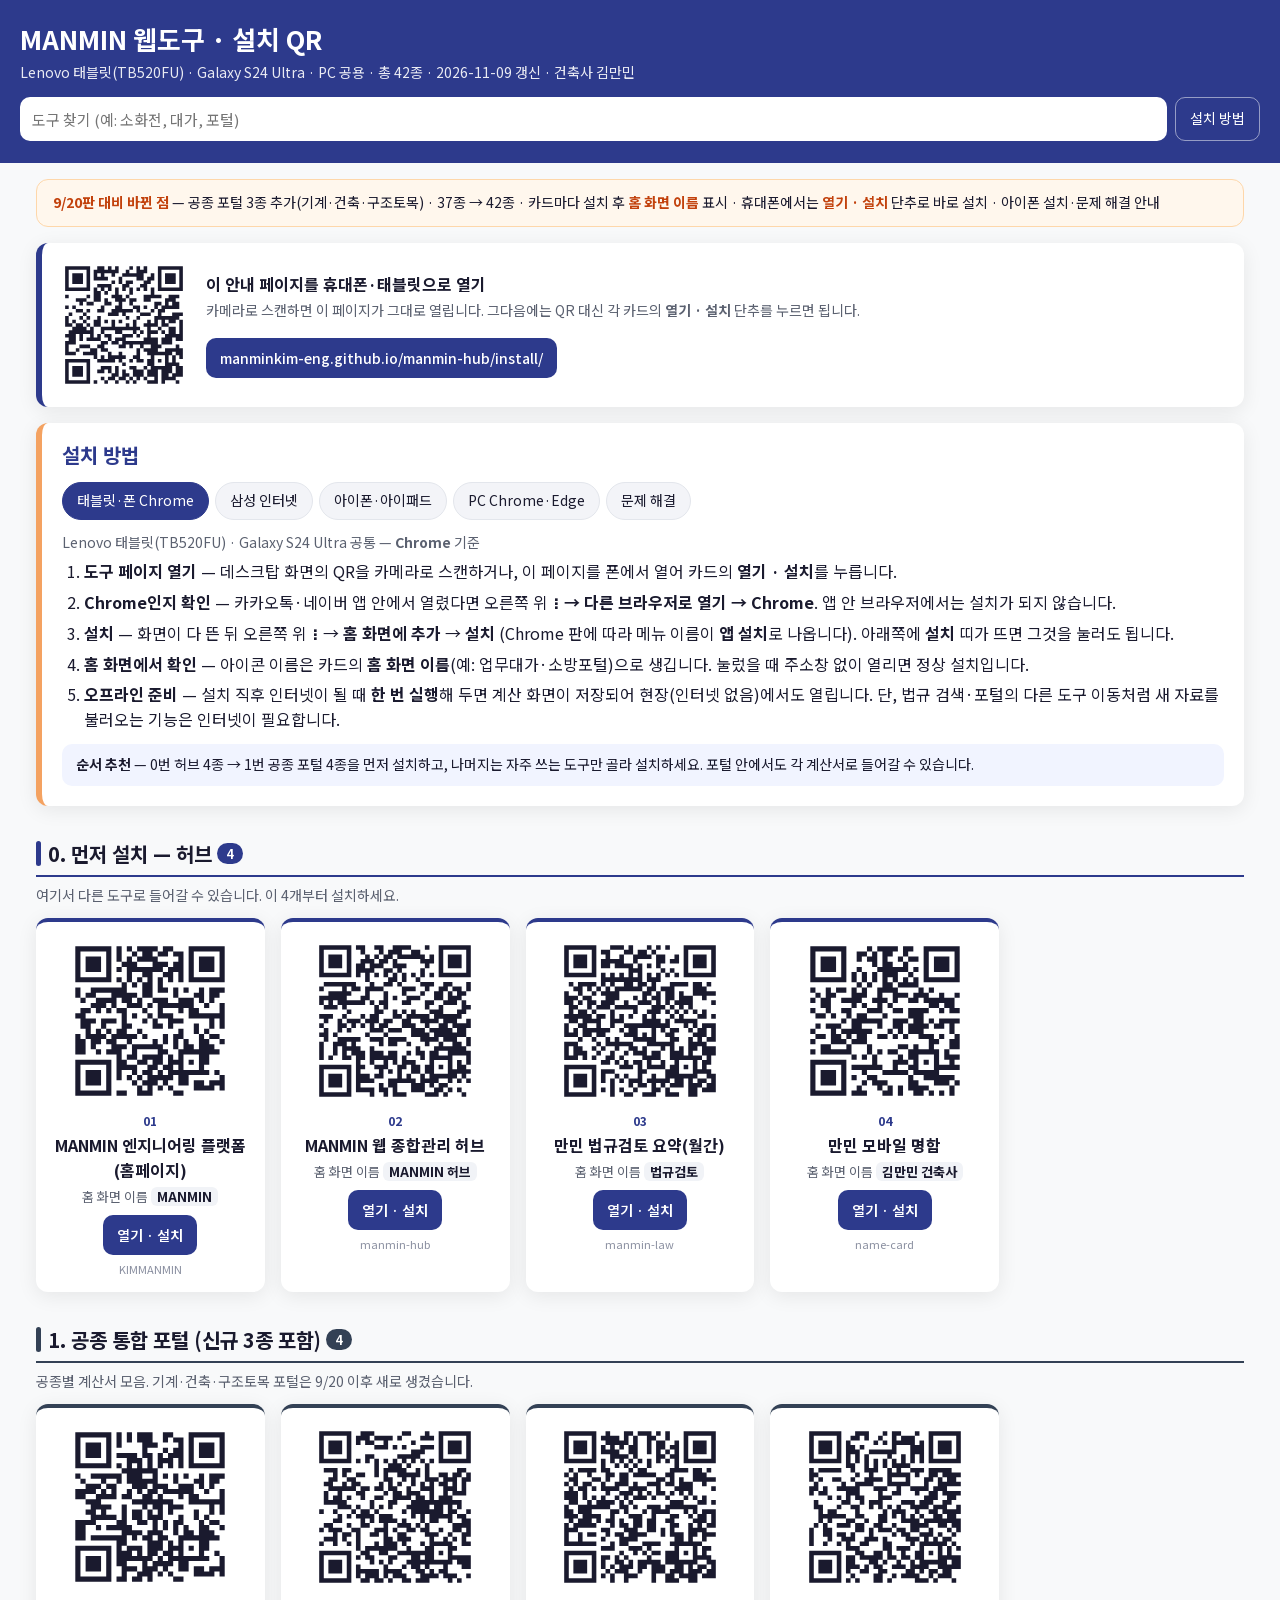
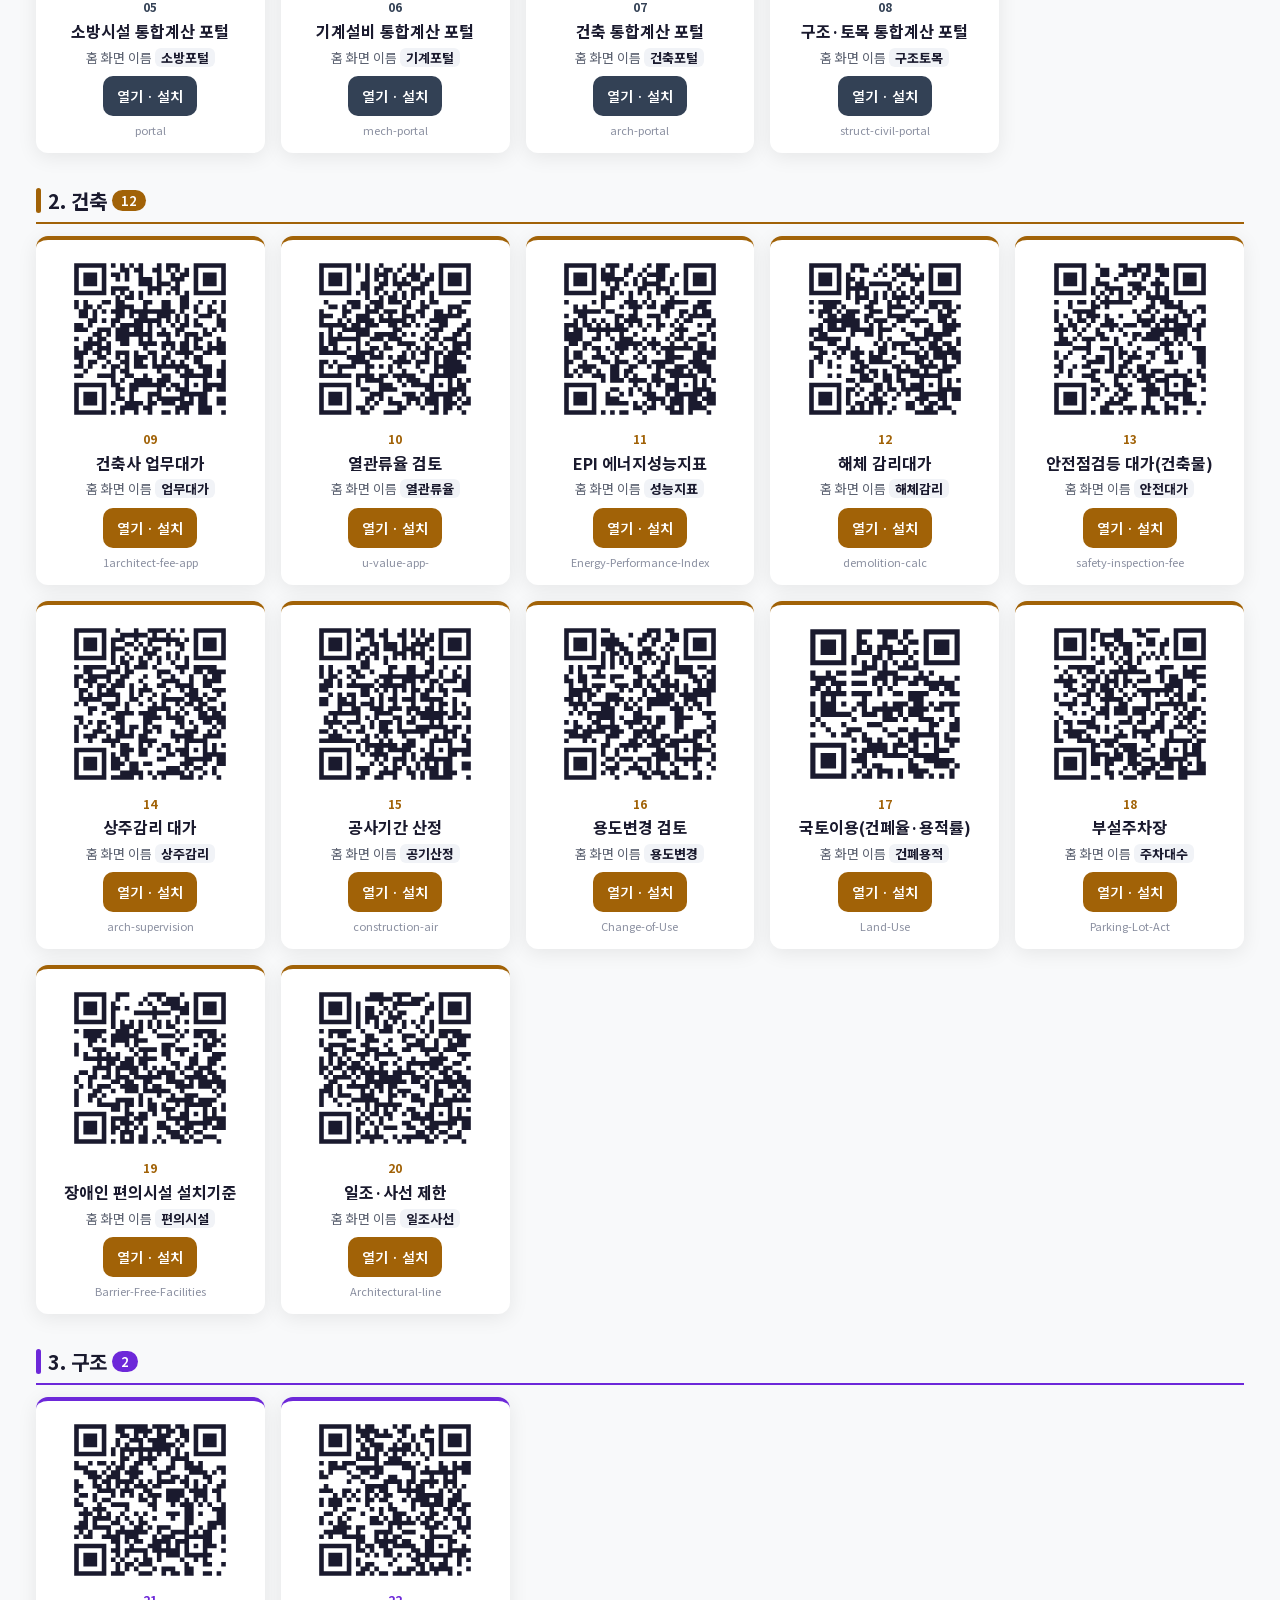
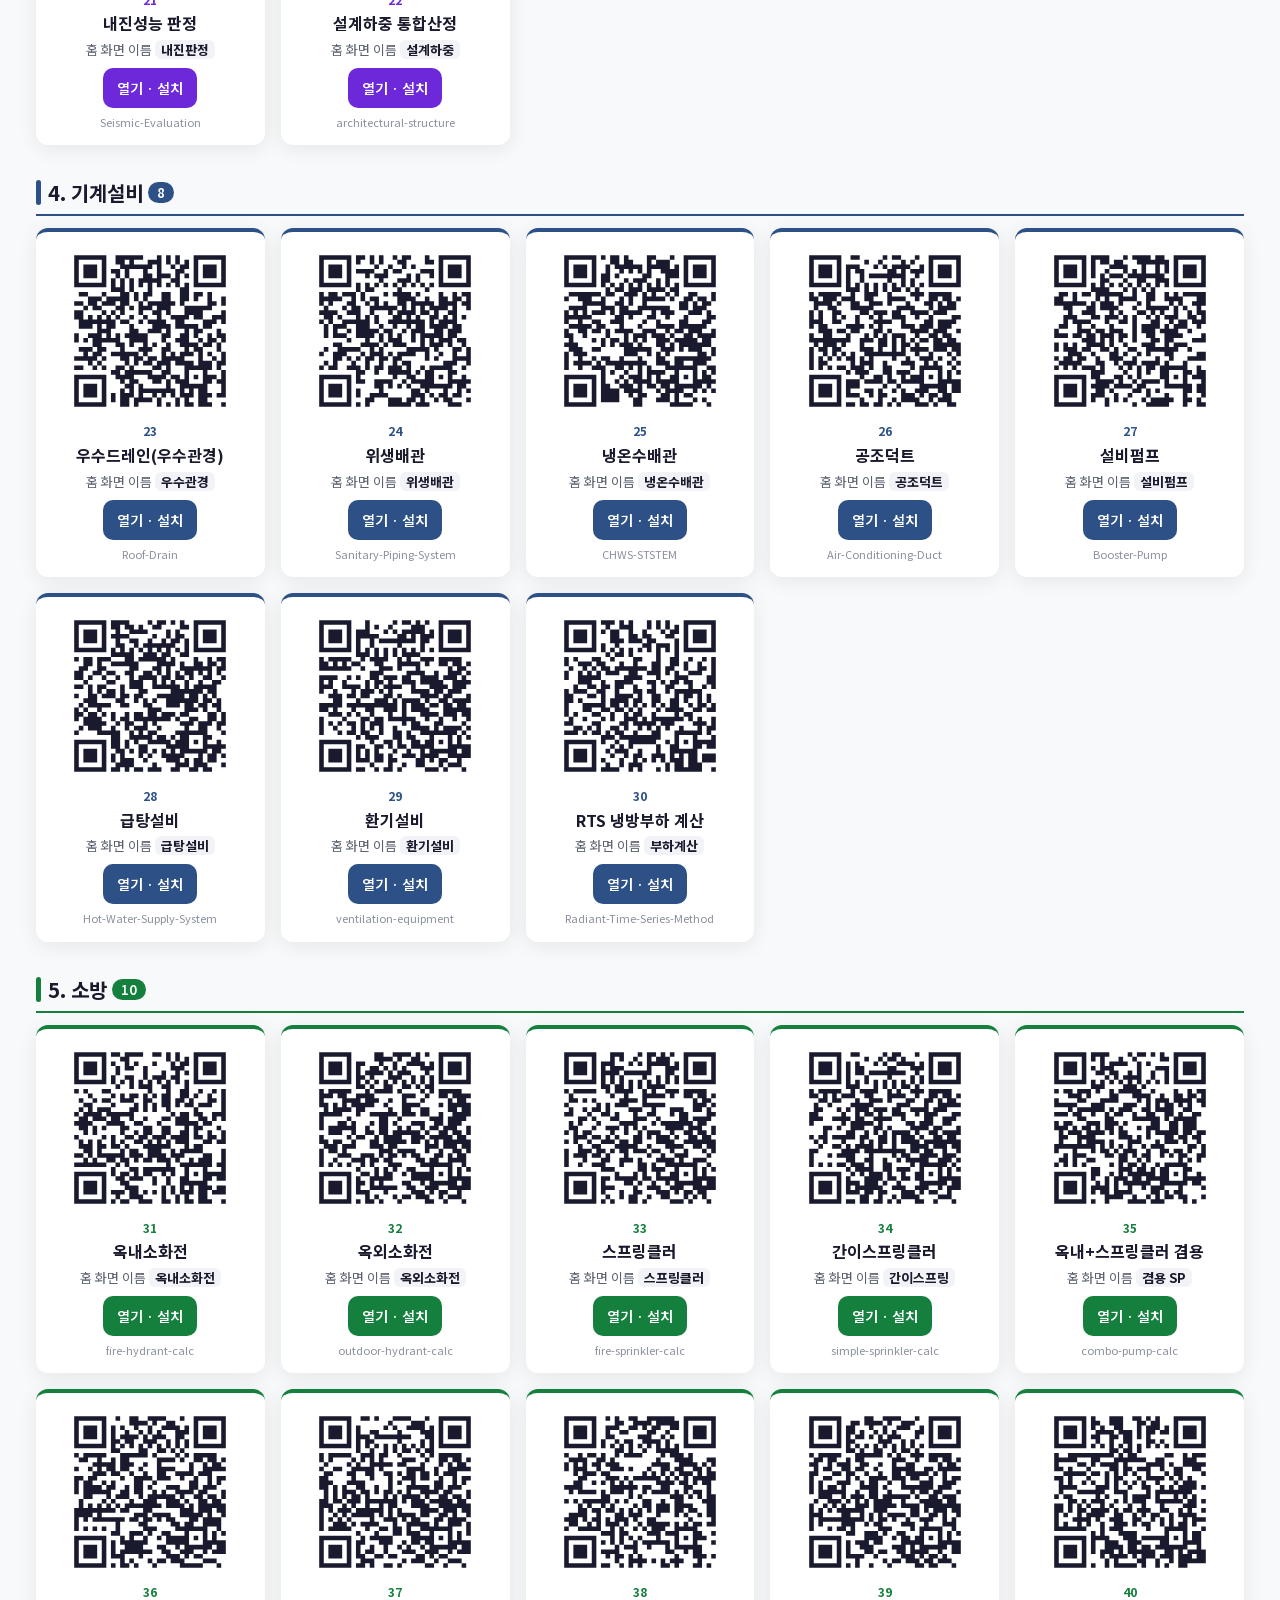
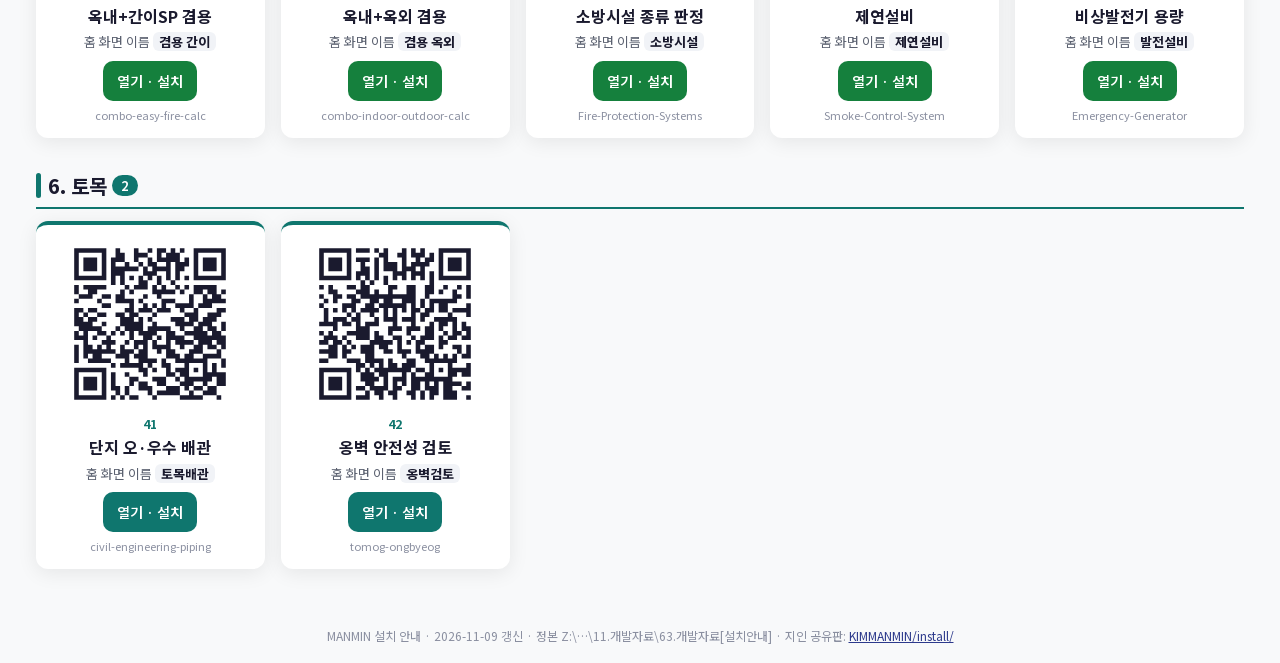
==== commit 8788428f: "장애인 편의시설 v1.0.0 신규 기록 · 홈피 v2.82 · 건축포털 v1.0.12 · 설치안내 내부판 42종 · manmin-hub-v1.2.84 (§25-6-56) Co-Au" ====
--- a/install/index.html
+++ b/install/index.html
@@ -1,6 +1,6 @@
 <!DOCTYPE html><html lang="ko"><head><meta charset="utf-8"><meta name="viewport" content="width=device-width,initial-scale=1">
 <title>MANMIN 설치 QR</title>
-<meta name="description" content="MANMIN 웹도구 41종 태블릿·휴대폰·PC 설치 안내">
+<meta name="description" content="MANMIN 웹도구 42종 태블릿·휴대폰·PC 설치 안내">
 <meta name="theme-color" content="#2D3A8C">
 <style>
 @font-face{font-family:"Noto Sans KR";src:url("../assets/fonts/NotoSansKR-var.woff2") format("woff2");font-weight:100 900;font-display:swap}
@@ -73,11 +73,11 @@
 }
 </style></head><body>
 <header><div class="hin"><h1>MANMIN 웹도구 · 설치 QR</h1>
-<p>Lenovo 태블릿(TB520FU) · Galaxy S24 Ultra · PC 공용 · 총 41종 · 2026-11-09 갱신 · 건축사 김만민</p>
+<p>Lenovo 태블릿(TB520FU) · Galaxy S24 Ultra · PC 공용 · 총 42종 · 2026-11-09 갱신 · 건축사 김만민</p>
 <div class="bar"><input id="q" type="search" placeholder="도구 찾기 (예: 소화전, 대가, 포털)" aria-label="도구 찾기">
 <button id="qrbtn" type="button" aria-pressed="false">QR 보기</button><a href="#guide">설치 방법</a></div></div></header>
 <main>
-<div class="new"><b>9/20판 대비 바뀐 점</b> — 공종 포털 3종 추가(기계·건축·구조토목) · 37종 → 41종 · 카드마다 설치 후 <b>홈 화면 이름</b> 표시 · 휴대폰에서는 <b>열기 · 설치</b> 단추로 바로 설치 · 아이폰 설치·문제 해결 안내</div>
+<div class="new"><b>9/20판 대비 바뀐 점</b> — 공종 포털 3종 추가(기계·건축·구조토목) · 37종 → 42종 · 카드마다 설치 후 <b>홈 화면 이름</b> 표시 · 휴대폰에서는 <b>열기 · 설치</b> 단추로 바로 설치 · 아이폰 설치·문제 해결 안내</div>
 <div class="self"><div class="qr"><svg viewBox="0 0 148 148" class="segno"><g transform="scale(4)"><path fill="#fff" d="M0 0h37v37h-37z"/><path class="qrline" stroke="#1a1a2e" d="M2 2.5h7m2 0h2m1 0h1m1 0h1m3 0h1m1 0h1m1 0h1m3 0h7m-33 1h1m5 0h1m1 0h7m2 0h1m2 0h3m3 0h1m5 0h1m-33 1h1m1 0h3m1 0h1m1 0h1m1 0h1m2 0h1m2 0h6m2 0h1m1 0h1m1 0h3m1 0h1m-33 1h1m1 0h3m1 0h1m1 0h4m3 0h1m4 0h2m1 0h2m1 0h1m1 0h3m1 0h1m-33 1h1m1 0h3m1 0h1m6 0h1m1 0h1m1 0h2m3 0h2m2 0h1m1 0h3m1 0h1m-33 1h1m5 0h1m2 0h4m3 0h2m3 0h2m3 0h1m5 0h1m-33 1h7m1 0h1m1 0h1m1 0h1m1 0h1m1 0h1m1 0h1m1 0h1m1 0h1m1 0h1m1 0h7m-25 1h2m1 0h1m2 0h1m3 0h1m5 0h1m-25 1h1m5 0h1m1 0h2m3 0h3m1 0h1m4 0h5m2 0h3m-29 1h3m2 0h2m1 0h1m2 0h3m1 0h2m2 0h2m4 0h3m-27 1h1m1 0h2m3 0h2m2 0h1m2 0h1m6 0h2m1 0h1m1 0h2m-32 1h1m1 0h1m7 0h1m3 0h2m3 0h2m1 0h1m2 0h1m1 0h5m-29 1h2m1 0h1m2 0h2m2 0h6m1 0h1m3 0h1m1 0h2m-27 1h1m3 0h1m6 0h3m1 0h1m4 0h3m2 0h1m3 0h3m-33 1h1m3 0h1m1 0h1m2 0h1m7 0h1m2 0h1m4 0h7m-32 1h1m1 0h1m2 0h1m2 0h2m1 0h1m1 0h1m1 0h1m3 0h1m3 0h1m1 0h1m1 0h1m1 0h2m1 0h1m-33 1h2m1 0h2m1 0h1m1 0h2m3 0h1m3 0h1m1 0h1m2 0h4m1 0h2m3 0h1m-31 1h4m1 0h1m2 0h11m2 0h1m2 0h1m2 0h2m1 0h1m-32 1h7m2 0h1m3 0h2m3 0h1m1 0h1m1 0h3m1 0h1m1 0h2m1 0h1m-33 1h3m1 0h1m2 0h1m1 0h1m1 0h2m3 0h3m1 0h1m2 0h1m4 0h5m-32 1h2m1 0h1m1 0h4m2 0h1m1 0h3m5 0h4m1 0h3m1 0h2m-33 1h3m7 0h2m1 0h2m1 0h10m1 0h3m-30 1h1m3 0h3m2 0h2m4 0h2m1 0h1m2 0h1m2 0h3m4 0h1m-32 1h1m2 0h1m3 0h2m1 0h2m8 0h1m1 0h4m2 0h5m-33 1h3m2 0h4m3 0h1m2 0h1m4 0h1m2 0h7m1 0h2m-25 1h1m1 0h1m1 0h5m2 0h2m3 0h1m3 0h1m1 0h1m1 0h1m-33 1h7m2 0h5m1 0h1m2 0h1m1 0h2m1 0h2m1 0h1m1 0h1m1 0h1m-31 1h1m5 0h1m9 0h1m6 0h2m3 0h4m-32 1h1m1 0h3m1 0h1m3 0h3m1 0h1m3 0h2m2 0h1m1 0h6m1 0h2m-33 1h1m1 0h3m1 0h1m2 0h2m1 0h1m1 0h1m1 0h1m2 0h3m1 0h3m1 0h3m1 0h2m-33 1h1m1 0h3m1 0h1m6 0h2m1 0h2m1 0h3m1 0h3m1 0h2m1 0h3m-33 1h1m5 0h1m3 0h1m1 0h2m1 0h2m1 0h1m1 0h1m1 0h1m2 0h1m1 0h4m-31 1h7m1 0h1m2 0h1m2 0h1m2 0h1m1 0h1m3 0h3m1 0h1m3 0h1"/></g></svg></div><div>
 <b>이 안내 페이지를 휴대폰·태블릿으로 열기</b>
 <p>카메라로 스캔하면 이 페이지가 그대로 열립니다. 그다음에는 QR 대신 각 카드의 <b>열기 · 설치</b> 단추를 누르면 됩니다.</p>
@@ -131,7 +131,7 @@
   <dt>설치 메뉴가 안 보여요</dt><dd>① 카카오톡·네이버 앱 안 브라우저인지 확인 → Chrome으로 열기 ② 시크릿 탭이면 일반 탭으로 ③ Play 스토어에서 Chrome 업데이트 ④ 화면이 다 뜬 뒤(5초쯤) 다시 ⋮ 메뉴 확인.</dd>
   <dt>아이콘을 누르면 주소창이 있는 창으로 열려요</dt><dd>"앱"이 아니라 "바로가기"로 만들어진 경우입니다. 아이콘을 길게 눌러 제거한 뒤, 홈 화면에 추가 대화상자에서 <b>설치</b>를 골라 다시 만드세요.</dd>
   <dt>고친 내용이 반영 안 되고 옛 화면이 나와요</dt><dd>인터넷이 될 때 앱을 열고 → 완전히 닫았다가(최근 앱에서 밀어 닫기) → 다시 엽니다. 저장된 화면이 새것으로 바뀌는 데 한 번 더 걸릴 수 있습니다.</dd>
-  <dt>사이트 데이터 삭제는 조심</dt><dd>41개 도구가 모두 같은 주소(manminkim-eng.github.io)를 써서, Chrome 설정에서 이 사이트의 저장 데이터를 지우면 <b>모든 도구의 입력값·오프라인 저장이 함께 지워집니다.</b> 위 방법으로 안 될 때만 쓰세요.</dd>
+  <dt>사이트 데이터 삭제는 조심</dt><dd>42개 도구가 모두 같은 주소(manminkim-eng.github.io)를 써서, Chrome 설정에서 이 사이트의 저장 데이터를 지우면 <b>모든 도구의 입력값·오프라인 저장이 함께 지워집니다.</b> 위 방법으로 안 될 때만 쓰세요.</dd>
   <dt>QR이 잘 안 읽혀요</dt><dd>모니터 밝기를 올리고 20~30cm 거리에서 QR 하나만 화면에 들어오게 찍습니다. 기본 카메라에서 안 되면 Google 렌즈(Chrome 주소창의 카메라 아이콘)를 쓰세요.</dd>
   <dt>폰에서 QR은 어떻게 쓰나요</dt><dd>폰 화면의 QR은 폰이 직접 찍을 수 없습니다. 폰에서는 <b>열기 · 설치</b> 단추를 쓰고, 위쪽 <b>QR 보기</b>를 켜면 폰 화면을 태블릿에 보여 주어 태블릿으로 스캔할 수도 있습니다.</dd>
   <dt>필요한 권한</dt><dd>설치에 따로 허용할 권한은 없습니다(카메라는 QR 스캔에만). 런처가 "홈 화면에 추가 허용"을 물으면 허용하세요. 계산서 PDF 저장은 앱 안 인쇄 단추 → <b>PDF로 저장</b>.</dd>
@@ -139,7 +139,7 @@
  </dl>
 </div>
 </section>
-<section class="grp" style="--c:#2D3A8C"><h2>0. 먼저 설치 — 허브 <span class="cnt">4</span></h2><p class="gdesc">여기서 다른 도구로 들어갈 수 있습니다. 이 4개부터 설치하세요.</p><div class="grid"><article class="card" style="--c:#2D3A8C" data-q="manmin 엔지니어링 플랫폼(홈페이지) manmin kimmanmin"><div class="qr"><svg viewBox="0 0 132 132" class="segno"><g transform="scale(4)"><path fill="#fff" d="M0 0h33v33h-33z"/><path class="qrline" stroke="#1a1a2e" d="M2 2.5h7m1 0h1m1 0h1m1 0h4m1 0h2m3 0h7m-29 1h1m5 0h1m1 0h1m2 0h1m1 0h2m1 0h2m1 0h2m1 0h1m5 0h1m-29 1h1m1 0h3m1 0h1m1 0h1m1 0h1m1 0h4m4 0h1m1 0h1m1 0h3m1 0h1m-29 1h1m1 0h3m1 0h1m2 0h3m3 0h3m1 0h2m1 0h1m1 0h3m1 0h1m-29 1h1m1 0h3m1 0h1m1 0h1m1 0h7m1 0h3m1 0h1m1 0h3m1 0h1m-29 1h1m5 0h1m3 0h1m2 0h2m2 0h2m1 0h1m1 0h1m5 0h1m-29 1h7m1 0h1m1 0h1m1 0h1m1 0h1m1 0h1m1 0h1m1 0h1m1 0h7m-20 1h1m1 0h1m1 0h2m1 0h1m-17 1h1m2 0h7m3 0h2m1 0h2m1 0h1m1 0h1m2 0h1m1 0h3m-29 1h1m1 0h2m3 0h5m1 0h2m4 0h1m3 0h2m1 0h2m-27 1h1m2 0h4m1 0h2m1 0h1m2 0h3m2 0h3m1 0h1m1 0h1m-24 1h3m1 0h1m2 0h3m1 0h1m1 0h7m2 0h1m2 0h1m-28 1h2m1 0h1m1 0h1m1 0h2m3 0h1m2 0h1m3 0h1m1 0h2m4 0h1m-29 1h2m7 0h1m1 0h1m2 0h1m1 0h3m3 0h7m-28 1h3m1 0h3m1 0h1m3 0h1m1 0h1m2 0h3m5 0h1m1 0h1m-28 1h2m2 0h1m3 0h2m4 0h2m1 0h1m4 0h1m2 0h1m1 0h1m-27 1h1m1 0h1m1 0h1m1 0h2m2 0h1m7 0h1m2 0h1m1 0h1m-26 1h1m1 0h4m1 0h5m1 0h1m3 0h1m1 0h2m3 0h1m1 0h2m-28 1h2m1 0h2m1 0h2m2 0h1m4 0h1m1 0h1m1 0h1m1 0h1m2 0h2m2 0h1m-29 1h2m1 0h1m3 0h3m1 0h6m2 0h1m1 0h2m1 0h3m-27 1h2m2 0h1m1 0h3m2 0h1m4 0h2m2 0h8m-20 1h1m1 0h2m1 0h4m1 0h1m1 0h1m3 0h2m-26 1h7m1 0h2m2 0h2m1 0h2m1 0h3m1 0h1m1 0h2m-26 1h1m5 0h1m1 0h4m2 0h2m1 0h2m1 0h1m3 0h1m-25 1h1m1 0h3m1 0h1m1 0h1m2 0h1m1 0h2m1 0h1m1 0h8m1 0h1m-28 1h1m1 0h3m1 0h1m1 0h1m1 0h1m1 0h1m1 0h5m1 0h2m6 0h1m-29 1h1m1 0h3m1 0h1m4 0h1m1 0h3m1 0h1m2 0h2m1 0h2m1 0h3m-29 1h1m5 0h1m5 0h1m1 0h1m1 0h1m1 0h1m4 0h4m1 0h1m-29 1h7m1 0h2m2 0h3m4 0h2"/></g></svg></div><div class="info"><div class="no">01</div><div class="nm">MANMIN 엔지니어링 플랫폼(홈페이지)</div><div class="sn" title="설치 후 홈 화면 아이콘 이름">홈 화면 이름 <b>MANMIN</b></div><a class="open" href="https://manminkim-eng.github.io/KIMMANMIN/" target="_blank" rel="noopener">열기 · 설치</a><div class="url">KIMMANMIN</div></div></article><article class="card" style="--c:#2D3A8C" data-q="manmin 웹 종합관리 허브 manmin 허브 manmin-hub"><div class="qr"><svg viewBox="0 0 148 148" class="segno"><g transform="scale(4)"><path fill="#fff" d="M0 0h37v37h-37z"/><path class="qrline" stroke="#1a1a2e" d="M2 2.5h7m1 0h2m2 0h2m2 0h4m3 0h1m2 0h7m-33 1h1m5 0h1m2 0h1m3 0h1m1 0h3m2 0h2m4 0h1m5 0h1m-33 1h1m1 0h3m1 0h1m3 0h1m1 0h1m1 0h2m1 0h6m1 0h1m1 0h1m1 0h3m1 0h1m-33 1h1m1 0h3m1 0h1m2 0h3m1 0h2m1 0h1m5 0h3m1 0h1m1 0h3m1 0h1m-33 1h1m1 0h3m1 0h1m1 0h2m1 0h3m2 0h3m4 0h1m2 0h1m1 0h3m1 0h1m-33 1h1m5 0h1m1 0h4m2 0h2m1 0h1m4 0h1m3 0h1m5 0h1m-33 1h7m1 0h1m1 0h1m1 0h1m1 0h1m1 0h1m1 0h1m1 0h1m1 0h1m1 0h1m1 0h7m-23 1h1m4 0h2m1 0h1m2 0h1m-21 1h7m3 0h1m2 0h2m1 0h1m4 0h3m2 0h2m3 0h1m-33 1h1m4 0h1m1 0h2m1 0h4m4 0h3m2 0h1m2 0h2m1 0h2m1 0h1m-31 1h5m3 0h1m3 0h1m3 0h1m3 0h1m2 0h2m1 0h1m1 0h2m-32 1h6m3 0h2m3 0h1m1 0h1m2 0h3m3 0h2m1 0h3m-31 1h1m1 0h1m1 0h6m1 0h1m1 0h2m3 0h2m3 0h2m2 0h3m1 0h1m-31 1h3m1 0h1m6 0h1m1 0h1m8 0h1m2 0h1m4 0h2m-27 1h1m5 0h2m2 0h1m1 0h1m1 0h1m3 0h3m3 0h2m-32 1h3m2 0h1m3 0h1m1 0h2m3 0h2m1 0h5m1 0h6m-30 1h1m2 0h1m1 0h3m1 0h3m1 0h2m2 0h2m2 0h4m1 0h3m2 0h1m-33 1h1m3 0h2m1 0h1m1 0h1m1 0h1m1 0h2m3 0h3m2 0h1m2 0h2m1 0h4m-32 1h1m2 0h1m1 0h1m4 0h3m1 0h3m2 0h3m1 0h5m1 0h2m-32 1h2m1 0h1m6 0h1m3 0h1m5 0h4m1 0h7m-31 1h1m2 0h5m2 0h3m1 0h4m3 0h4m1 0h3m2 0h1m-33 1h1m2 0h3m1 0h1m5 0h1m1 0h2m2 0h1m3 0h1m2 0h1m2 0h2m1 0h1m-33 1h1m2 0h1m1 0h4m2 0h1m9 0h1m3 0h7m-32 1h1m2 0h1m1 0h1m1 0h3m1 0h3m1 0h2m2 0h1m1 0h2m1 0h2m2 0h5m-33 1h1m1 0h1m2 0h2m1 0h2m1 0h6m1 0h1m3 0h1m1 0h5m3 0h1m-25 1h1m2 0h1m2 0h1m1 0h1m1 0h3m3 0h1m3 0h1m1 0h1m1 0h1m-33 1h7m1 0h2m2 0h3m2 0h2m1 0h2m1 0h2m1 0h1m1 0h1m1 0h2m-32 1h1m5 0h1m1 0h1m4 0h1m1 0h1m1 0h1m2 0h2m1 0h2m3 0h5m-33 1h1m1 0h3m1 0h1m1 0h3m1 0h2m3 0h1m1 0h1m2 0h1m1 0h6m1 0h1m-32 1h1m1 0h3m1 0h1m1 0h4m3 0h6m1 0h4m2 0h1m1 0h1m1 0h1m-33 1h1m1 0h3m1 0h1m1 0h1m4 0h1m1 0h2m3 0h3m1 0h1m1 0h2m-28 1h1m5 0h1m1 0h4m1 0h2m1 0h1m3 0h3m2 0h2m1 0h1m1 0h1m-31 1h7m4 0h1m2 0h1m1 0h3m4 0h3m1 0h1m3 0h1"/></g></svg></div><div class="info"><div class="no">02</div><div class="nm">MANMIN 웹 종합관리 허브</div><div class="sn" title="설치 후 홈 화면 아이콘 이름">홈 화면 이름 <b>MANMIN 허브</b></div><a class="open" href="https://manminkim-eng.github.io/manmin-hub/" target="_blank" rel="noopener">열기 · 설치</a><div class="url">manmin-hub</div></div></article><article class="card" style="--c:#2D3A8C" data-q="만민 법규검토 요약(월간) 법규검토 manmin-law"><div class="qr"><svg viewBox="0 0 148 148" class="segno"><g transform="scale(4)"><path fill="#fff" d="M0 0h37v37h-37z"/><path class="qrline" stroke="#1a1a2e" d="M2 2.5h7m3 0h3m1 0h1m3 0h1m1 0h1m1 0h1m3 0h7m-33 1h1m5 0h1m1 0h2m3 0h2m1 0h2m1 0h1m6 0h1m5 0h1m-33 1h1m1 0h3m1 0h1m2 0h1m2 0h1m2 0h4m1 0h2m2 0h1m1 0h1m1 0h3m1 0h1m-33 1h1m1 0h3m1 0h1m1 0h5m2 0h1m4 0h2m1 0h2m1 0h1m1 0h3m1 0h1m-33 1h1m1 0h3m1 0h1m1 0h2m1 0h4m1 0h1m1 0h1m1 0h1m5 0h1m1 0h3m1 0h1m-33 1h1m5 0h1m7 0h3m4 0h1m1 0h1m2 0h1m5 0h1m-33 1h7m1 0h1m1 0h1m1 0h1m1 0h1m1 0h1m1 0h1m1 0h1m1 0h1m1 0h1m1 0h7m-25 1h9m1 0h3m-20 1h1m1 0h4m1 0h1m1 0h1m2 0h2m1 0h2m1 0h1m3 0h4m1 0h2m1 0h1m-30 1h2m1 0h1m1 0h1m1 0h1m1 0h6m1 0h2m1 0h3m4 0h3m-31 1h1m2 0h1m2 0h1m1 0h4m5 0h2m1 0h1m1 0h2m1 0h1m2 0h5m-33 1h3m1 0h2m3 0h3m3 0h1m1 0h1m1 0h2m1 0h2m1 0h3m2 0h1m-31 1h2m1 0h1m1 0h2m1 0h3m2 0h1m2 0h3m1 0h1m1 0h1m1 0h4m4 0h1m-32 1h2m2 0h1m1 0h3m1 0h5m3 0h3m1 0h1m1 0h1m1 0h1m-27 1h1m1 0h2m1 0h1m3 0h1m4 0h1m2 0h3m1 0h1m1 0h1m1 0h1m1 0h1m1 0h1m-31 1h6m1 0h2m1 0h1m1 0h1m1 0h1m2 0h1m1 0h1m3 0h1m1 0h1m3 0h2m1 0h1m-32 1h2m1 0h4m2 0h3m4 0h4m1 0h1m1 0h5m-29 1h1m2 0h2m2 0h1m2 0h1m2 0h10m3 0h1m1 0h1m1 0h3m-33 1h1m1 0h1m1 0h6m2 0h1m1 0h2m3 0h1m1 0h1m1 0h2m2 0h1m1 0h2m1 0h1m-33 1h3m1 0h2m1 0h2m4 0h3m1 0h1m1 0h1m2 0h2m4 0h3m1 0h1m-30 1h1m2 0h1m2 0h1m1 0h1m3 0h5m3 0h2m2 0h1m1 0h1m1 0h2m-33 1h3m4 0h1m1 0h6m3 0h6m3 0h4m-31 1h1m1 0h2m2 0h1m1 0h1m2 0h1m2 0h2m1 0h1m3 0h1m1 0h1m1 0h1m1 0h2m1 0h3m-33 1h1m1 0h3m2 0h1m2 0h1m2 0h1m1 0h3m1 0h2m2 0h3m1 0h1m2 0h3m-33 1h3m1 0h1m1 0h1m2 0h2m1 0h1m4 0h4m2 0h7m1 0h1m-24 1h2m1 0h1m1 0h1m1 0h2m1 0h1m2 0h1m2 0h1m3 0h1m1 0h2m-32 1h7m5 0h3m1 0h1m1 0h4m1 0h2m1 0h1m1 0h1m1 0h1m-31 1h1m5 0h1m1 0h3m5 0h2m4 0h3m3 0h4m-32 1h1m1 0h3m1 0h1m1 0h1m2 0h1m1 0h1m2 0h1m2 0h1m2 0h7m2 0h2m-33 1h1m1 0h3m1 0h1m1 0h1m1 0h1m1 0h1m1 0h3m1 0h5m1 0h2m1 0h1m1 0h2m1 0h1m-33 1h1m1 0h3m1 0h1m3 0h1m3 0h1m1 0h2m1 0h1m1 0h1m1 0h3m1 0h3m1 0h2m-33 1h1m5 0h1m1 0h1m1 0h1m1 0h1m2 0h1m3 0h2m1 0h1m4 0h2m1 0h3m-33 1h7m3 0h1m2 0h2m2 0h3m2 0h3m2 0h2"/></g></svg></div><div class="info"><div class="no">03</div><div class="nm">만민 법규검토 요약(월간)</div><div class="sn" title="설치 후 홈 화면 아이콘 이름">홈 화면 이름 <b>법규검토</b></div><a class="open" href="https://manminkim-eng.github.io/manmin-law/" target="_blank" rel="noopener">열기 · 설치</a><div class="url">manmin-law</div></div></article><article class="card" style="--c:#2D3A8C" data-q="만민 모바일 명함 김만민 건축사 name-card"><div class="qr"><svg viewBox="0 0 132 132" class="segno"><g transform="scale(4)"><path fill="#fff" d="M0 0h33v33h-33z"/><path class="qrline" stroke="#1a1a2e" d="M2 2.5h7m4 0h1m1 0h4m1 0h2m2 0h7m-29 1h1m5 0h1m2 0h2m1 0h1m1 0h2m2 0h1m3 0h1m5 0h1m-29 1h1m1 0h3m1 0h1m2 0h1m1 0h2m1 0h1m2 0h1m1 0h2m1 0h1m1 0h3m1 0h1m-29 1h1m1 0h3m1 0h1m5 0h1m1 0h2m2 0h1m3 0h1m1 0h3m1 0h1m-29 1h1m1 0h3m1 0h1m2 0h1m3 0h6m1 0h1m1 0h1m1 0h3m1 0h1m-29 1h1m5 0h1m1 0h1m1 0h1m1 0h1m1 0h3m2 0h1m2 0h1m5 0h1m-29 1h7m1 0h1m1 0h1m1 0h1m1 0h1m1 0h1m1 0h1m1 0h1m1 0h7m-20 1h1m1 0h1m2 0h2m1 0h4m-21 1h1m2 0h1m1 0h2m1 0h1m1 0h1m2 0h4m4 0h1m1 0h1m-23 1h1m1 0h2m3 0h3m2 0h1m2 0h3m1 0h3m2 0h1m2 0h1m-29 1h1m1 0h2m2 0h4m2 0h3m1 0h1m2 0h2m1 0h6m-26 1h2m4 0h1m1 0h1m2 0h1m1 0h1m7 0h2m1 0h2m-28 1h1m2 0h1m2 0h2m3 0h3m2 0h2m1 0h4m2 0h1m1 0h2m-28 1h2m1 0h1m2 0h1m1 0h2m3 0h1m4 0h3m-16 1h1m1 0h6m2 0h3m1 0h2m1 0h1m1 0h4m-28 1h1m1 0h3m2 0h2m3 0h1m2 0h2m1 0h4m1 0h2m1 0h1m-28 1h1m3 0h1m1 0h6m3 0h1m1 0h1m1 0h3m5 0h1m-27 1h2m1 0h2m1 0h1m1 0h2m2 0h2m1 0h1m1 0h1m2 0h3m1 0h1m2 0h1m-29 1h1m3 0h3m1 0h3m12 0h2m2 0h2m-27 1h2m3 0h1m3 0h1m5 0h2m1 0h1m2 0h1m3 0h2m-29 1h1m1 0h6m3 0h1m1 0h1m1 0h2m2 0h6m1 0h1m-19 1h1m1 0h1m1 0h1m4 0h1m1 0h2m3 0h1m1 0h3m-29 1h7m5 0h1m3 0h3m1 0h1m1 0h1m1 0h1m2 0h1m-28 1h1m5 0h1m1 0h6m2 0h1m2 0h2m3 0h5m-29 1h1m1 0h3m1 0h1m3 0h1m3 0h5m1 0h5m-25 1h1m1 0h3m1 0h1m1 0h1m2 0h2m6 0h1m2 0h6m-28 1h1m1 0h3m1 0h1m3 0h1m1 0h3m4 0h2m3 0h3m1 0h1m-29 1h1m5 0h1m2 0h1m3 0h1m1 0h1m1 0h1m1 0h4m4 0h1m-28 1h7m1 0h3m3 0h2m1 0h1m2 0h2m1 0h1m1 0h1m1 0h1"/></g></svg></div><div class="info"><div class="no">04</div><div class="nm">만민 모바일 명함</div><div class="sn" title="설치 후 홈 화면 아이콘 이름">홈 화면 이름 <b>김만민 건축사</b></div><a class="open" href="https://manminkim-eng.github.io/name-card/" target="_blank" rel="noopener">열기 · 설치</a><div class="url">name-card</div></div></article></div></section><section class="grp" style="--c:#334155"><h2>1. 공종 통합 포털 (신규 3종 포함) <span class="cnt">4</span></h2><p class="gdesc">공종별 계산서 모음. 기계·건축·구조토목 포털은 9/20 이후 새로 생겼습니다.</p><div class="grid"><article class="card" style="--c:#334155" data-q="소방시설 통합계산 포털 소방포털 portal"><div class="qr"><svg viewBox="0 0 132 132" class="segno"><g transform="scale(4)"><path fill="#fff" d="M0 0h33v33h-33z"/><path class="qrline" stroke="#1a1a2e" d="M2 2.5h7m1 0h1m1 0h1m1 0h3m2 0h2m3 0h7m-29 1h1m5 0h1m1 0h1m1 0h1m1 0h3m2 0h1m1 0h2m1 0h1m5 0h1m-29 1h1m1 0h3m1 0h1m1 0h1m4 0h3m4 0h1m1 0h1m1 0h3m1 0h1m-29 1h1m1 0h3m1 0h1m6 0h1m3 0h1m1 0h2m1 0h1m1 0h3m1 0h1m-29 1h1m1 0h3m1 0h1m1 0h4m1 0h2m1 0h1m1 0h3m1 0h1m1 0h3m1 0h1m-29 1h1m5 0h1m3 0h3m1 0h1m1 0h3m1 0h1m1 0h1m5 0h1m-29 1h7m1 0h1m1 0h1m1 0h1m1 0h1m1 0h1m1 0h1m1 0h1m1 0h7m-20 1h7m-16 1h1m2 0h6m1 0h3m2 0h1m1 0h1m1 0h1m1 0h1m2 0h1m1 0h3m-28 1h1m3 0h1m2 0h1m1 0h6m3 0h1m3 0h2m1 0h2m-26 1h3m1 0h2m3 0h3m1 0h3m2 0h3m1 0h1m1 0h1m-27 1h4m1 0h1m1 0h1m2 0h1m1 0h1m1 0h2m1 0h6m2 0h1m2 0h1m-29 1h2m2 0h4m1 0h2m2 0h2m1 0h1m3 0h1m1 0h2m4 0h1m-27 1h3m6 0h8m3 0h7m-26 1h4m2 0h1m3 0h1m1 0h2m1 0h3m5 0h1m1 0h1m-27 1h2m1 0h1m3 0h1m1 0h2m1 0h1m1 0h1m1 0h1m4 0h1m2 0h1m1 0h1m-26 1h5m1 0h1m1 0h2m1 0h3m3 0h1m2 0h1m1 0h1m-26 1h4m4 0h2m2 0h2m1 0h1m1 0h1m1 0h2m3 0h1m1 0h2m-28 1h2m2 0h1m1 0h5m4 0h1m1 0h1m1 0h1m1 0h1m2 0h2m2 0h1m-29 1h2m7 0h4m1 0h3m2 0h1m1 0h2m1 0h3m-27 1h2m1 0h7m1 0h1m1 0h2m1 0h2m2 0h8m-20 1h2m4 0h3m1 0h1m1 0h1m3 0h2m-26 1h7m1 0h1m1 0h3m1 0h3m1 0h3m1 0h1m1 0h2m-26 1h1m5 0h1m1 0h3m1 0h1m1 0h2m1 0h2m1 0h1m3 0h1m2 0h1m-28 1h1m1 0h3m1 0h1m1 0h7m1 0h1m1 0h8m2 0h1m-29 1h1m1 0h3m1 0h1m1 0h2m3 0h1m1 0h4m1 0h2m6 0h1m-29 1h1m1 0h3m1 0h1m2 0h3m1 0h3m1 0h1m2 0h2m1 0h2m1 0h3m-29 1h1m5 0h1m2 0h1m2 0h3m1 0h1m1 0h1m4 0h4m1 0h1m-29 1h7m1 0h2m1 0h2m1 0h1m4 0h2"/></g></svg></div><div class="info"><div class="no">05</div><div class="nm">소방시설 통합계산 포털</div><div class="sn" title="설치 후 홈 화면 아이콘 이름">홈 화면 이름 <b>소방포털</b></div><a class="open" href="https://manminkim-eng.github.io/portal/" target="_blank" rel="noopener">열기 · 설치</a><div class="url">portal</div></div></article><article class="card" style="--c:#334155" data-q="기계설비 통합계산 포털 기계포털 mech-portal"><div class="qr"><svg viewBox="0 0 148 148" class="segno"><g transform="scale(4)"><path fill="#fff" d="M0 0h37v37h-37z"/><path class="qrline" stroke="#1a1a2e" d="M2 2.5h7m2 0h3m6 0h2m3 0h1m2 0h7m-33 1h1m5 0h1m1 0h3m1 0h4m1 0h1m4 0h3m1 0h1m5 0h1m-33 1h1m1 0h3m1 0h1m1 0h1m1 0h2m2 0h1m5 0h1m5 0h1m1 0h3m1 0h1m-33 1h1m1 0h3m1 0h1m5 0h3m1 0h1m1 0h1m3 0h3m1 0h1m1 0h3m1 0h1m-33 1h1m1 0h3m1 0h1m13 0h3m3 0h1m1 0h3m1 0h1m-33 1h1m5 0h1m3 0h2m5 0h5m4 0h1m5 0h1m-33 1h7m1 0h1m1 0h1m1 0h1m1 0h1m1 0h1m1 0h1m1 0h1m1 0h1m1 0h1m1 0h7m-21 1h1m2 0h3m1 0h1m3 0h1m-23 1h3m1 0h2m5 0h1m1 0h5m2 0h1m1 0h1m6 0h2m-29 1h1m1 0h1m2 0h2m2 0h1m1 0h1m2 0h5m1 0h1m2 0h2m1 0h2m1 0h1m-31 1h2m2 0h2m6 0h2m2 0h1m1 0h1m2 0h3m1 0h3m1 0h2m-32 1h2m2 0h1m1 0h2m4 0h1m1 0h1m1 0h1m2 0h1m1 0h1m1 0h1m1 0h2m1 0h1m1 0h1m-30 1h6m1 0h2m1 0h2m1 0h2m2 0h1m2 0h3m2 0h3m1 0h1m-31 1h1m2 0h1m3 0h2m4 0h1m1 0h2m1 0h3m2 0h1m2 0h1m1 0h3m-31 1h1m1 0h2m1 0h1m2 0h1m2 0h2m2 0h4m1 0h2m1 0h1m1 0h3m-28 1h5m5 0h1m3 0h2m3 0h11m-27 1h3m1 0h1m2 0h1m1 0h1m1 0h1m3 0h5m1 0h2m1 0h1m1 0h1m-31 1h1m2 0h1m3 0h1m1 0h2m1 0h1m5 0h1m1 0h7m1 0h2m2 0h1m-29 1h1m1 0h1m1 0h4m1 0h3m4 0h1m1 0h1m1 0h5m1 0h2m-29 1h2m4 0h1m1 0h1m1 0h4m1 0h1m3 0h1m1 0h2m2 0h1m2 0h2m-32 1h2m3 0h1m2 0h2m3 0h1m2 0h3m1 0h1m1 0h1m5 0h4m-33 1h1m1 0h3m2 0h2m3 0h3m1 0h1m2 0h2m1 0h2m2 0h1m2 0h2m1 0h1m-30 1h1m1 0h2m1 0h1m2 0h2m1 0h1m2 0h2m4 0h3m2 0h1m2 0h2m-32 1h3m1 0h1m2 0h1m5 0h2m1 0h3m4 0h1m2 0h1m1 0h1m1 0h1m-32 1h1m2 0h1m2 0h1m1 0h1m3 0h1m1 0h3m1 0h1m3 0h1m1 0h5m2 0h2m-25 1h1m1 0h7m2 0h1m3 0h2m3 0h2m-30 1h7m2 0h2m2 0h2m2 0h8m1 0h1m1 0h1m-29 1h1m5 0h1m1 0h1m1 0h2m3 0h2m3 0h2m1 0h2m3 0h5m-33 1h1m1 0h3m1 0h1m4 0h1m1 0h1m1 0h1m3 0h10m1 0h3m-33 1h1m1 0h3m1 0h1m1 0h1m5 0h1m3 0h1m1 0h2m1 0h1m3 0h1m3 0h2m-33 1h1m1 0h3m1 0h1m1 0h5m1 0h4m3 0h2m1 0h1m1 0h2m-28 1h1m5 0h1m1 0h1m1 0h3m1 0h1m1 0h3m3 0h4m1 0h3m2 0h1m-33 1h7m2 0h2m1 0h2m1 0h1m2 0h2m1 0h3m4 0h1m1 0h1"/></g></svg></div><div class="info"><div class="no">06</div><div class="nm">기계설비 통합계산 포털</div><div class="sn" title="설치 후 홈 화면 아이콘 이름">홈 화면 이름 <b>기계포털</b></div><a class="open" href="https://manminkim-eng.github.io/mech-portal/" target="_blank" rel="noopener">열기 · 설치</a><div class="url">mech-portal</div></div></article><article class="card" style="--c:#334155" data-q="건축 통합계산 포털 건축포털 arch-portal"><div class="qr"><svg viewBox="0 0 148 148" class="segno"><g transform="scale(4)"><path fill="#fff" d="M0 0h37v37h-37z"/><path class="qrline" stroke="#1a1a2e" d="M2 2.5h7m2 0h1m3 0h2m1 0h3m1 0h1m1 0h1m3 0h7m-33 1h1m5 0h1m1 0h4m1 0h1m1 0h1m2 0h2m2 0h1m3 0h1m5 0h1m-33 1h1m1 0h3m1 0h1m2 0h5m1 0h1m2 0h1m1 0h2m2 0h1m1 0h1m1 0h3m1 0h1m-33 1h1m1 0h3m1 0h1m1 0h1m1 0h1m1 0h1m1 0h2m2 0h1m1 0h2m1 0h2m1 0h1m1 0h3m1 0h1m-33 1h1m1 0h3m1 0h1m1 0h4m2 0h2m2 0h1m1 0h1m1 0h1m1 0h1m1 0h1m1 0h3m1 0h1m-33 1h1m5 0h1m3 0h4m1 0h1m4 0h2m1 0h2m1 0h1m5 0h1m-33 1h7m1 0h1m1 0h1m1 0h1m1 0h1m1 0h1m1 0h1m1 0h1m1 0h1m1 0h1m1 0h7m-25 1h1m2 0h1m1 0h1m1 0h1m2 0h1m5 0h1m-24 1h1m1 0h4m1 0h2m4 0h1m1 0h2m5 0h4m1 0h2m1 0h1m-32 1h1m1 0h1m2 0h1m3 0h2m1 0h2m1 0h5m2 0h2m4 0h3m-30 1h2m3 0h2m1 0h1m2 0h2m6 0h2m1 0h1m1 0h1m2 0h5m-33 1h1m1 0h1m1 0h2m2 0h1m2 0h3m1 0h1m2 0h3m1 0h2m1 0h3m2 0h1m-30 1h1m1 0h2m1 0h1m1 0h4m2 0h4m2 0h1m3 0h4m4 0h1m-33 1h3m1 0h1m4 0h1m2 0h3m1 0h1m1 0h1m1 0h2m1 0h1m1 0h1m1 0h1m-28 1h3m1 0h1m1 0h1m1 0h1m2 0h1m1 0h1m1 0h3m1 0h1m2 0h1m3 0h1m1 0h1m1 0h1m-30 1h2m2 0h1m1 0h4m1 0h1m1 0h1m8 0h3m3 0h2m1 0h1m-33 1h1m2 0h7m2 0h2m1 0h1m2 0h3m1 0h7m-29 1h2m1 0h3m4 0h2m1 0h1m3 0h1m1 0h4m3 0h1m1 0h1m1 0h3m-33 1h3m1 0h4m2 0h1m3 0h3m2 0h1m3 0h2m2 0h1m1 0h2m1 0h1m-32 1h1m1 0h3m1 0h1m1 0h2m1 0h1m2 0h2m1 0h2m2 0h2m4 0h3m1 0h1m-33 1h1m1 0h5m3 0h1m1 0h2m1 0h2m1 0h2m3 0h2m2 0h1m1 0h1m1 0h2m-33 1h3m5 0h2m3 0h3m2 0h2m1 0h1m1 0h1m3 0h4m-31 1h1m2 0h1m1 0h2m2 0h1m1 0h2m1 0h4m3 0h1m1 0h3m1 0h2m1 0h3m-33 1h1m2 0h1m4 0h1m3 0h4m8 0h2m1 0h1m2 0h1m-31 1h7m3 0h1m1 0h2m3 0h4m2 0h7m-22 1h3m3 0h3m1 0h1m5 0h1m3 0h1m1 0h2m-32 1h7m5 0h1m2 0h1m1 0h1m1 0h2m1 0h3m1 0h1m1 0h1m1 0h1m-31 1h1m5 0h1m1 0h2m1 0h1m1 0h1m4 0h1m3 0h3m3 0h4m-32 1h1m1 0h3m1 0h1m1 0h1m2 0h2m1 0h1m1 0h5m1 0h7m2 0h2m-33 1h1m1 0h3m1 0h1m1 0h1m1 0h1m1 0h3m1 0h2m1 0h3m2 0h2m1 0h1m1 0h2m1 0h1m-33 1h1m1 0h3m1 0h1m2 0h1m1 0h3m2 0h1m2 0h3m1 0h3m1 0h3m1 0h2m-33 1h1m5 0h1m1 0h1m1 0h1m2 0h3m3 0h1m2 0h2m1 0h4m1 0h3m-33 1h7m3 0h1m2 0h1m5 0h1m2 0h3m2 0h2"/></g></svg></div><div class="info"><div class="no">07</div><div class="nm">건축 통합계산 포털</div><div class="sn" title="설치 후 홈 화면 아이콘 이름">홈 화면 이름 <b>건축포털</b></div><a class="open" href="https://manminkim-eng.github.io/arch-portal/" target="_blank" rel="noopener">열기 · 설치</a><div class="url">arch-portal</div></div></article><article class="card" style="--c:#334155" data-q="구조·토목 통합계산 포털 구조토목 struct-civil-portal"><div class="qr"><svg viewBox="0 0 148 148" class="segno"><g transform="scale(4)"><path fill="#fff" d="M0 0h37v37h-37z"/><path class="qrline" stroke="#1a1a2e" d="M2 2.5h7m3 0h3m3 0h1m1 0h2m3 0h1m2 0h7m-33 1h1m5 0h1m2 0h2m1 0h1m2 0h1m2 0h1m1 0h3m3 0h1m5 0h1m-33 1h1m1 0h3m1 0h1m1 0h1m5 0h1m1 0h1m1 0h5m1 0h1m1 0h1m1 0h3m1 0h1m-33 1h1m1 0h3m1 0h1m1 0h2m1 0h1m6 0h1m3 0h3m1 0h1m1 0h3m1 0h1m-33 1h1m1 0h3m1 0h1m1 0h3m2 0h6m3 0h3m1 0h1m1 0h3m1 0h1m-33 1h1m5 0h1m1 0h1m1 0h1m1 0h1m4 0h1m2 0h1m1 0h1m1 0h1m1 0h1m5 0h1m-33 1h7m1 0h1m1 0h1m1 0h1m1 0h1m1 0h1m1 0h1m1 0h1m1 0h1m1 0h1m1 0h7m-25 1h2m2 0h1m1 0h1m1 0h1m1 0h4m-22 1h1m1 0h5m2 0h1m2 0h3m2 0h1m1 0h1m2 0h3m1 0h5m-31 1h2m8 0h1m2 0h1m3 0h5m1 0h1m2 0h2m1 0h4m-33 1h1m1 0h1m2 0h2m2 0h1m2 0h4m1 0h1m3 0h1m3 0h2m1 0h1m1 0h2m-31 1h1m5 0h1m2 0h4m3 0h5m3 0h1m2 0h5m-33 1h2m1 0h1m2 0h5m3 0h3m2 0h1m2 0h4m1 0h3m-30 1h1m1 0h2m4 0h3m4 0h1m2 0h2m3 0h1m2 0h2m1 0h4m-29 1h1m1 0h1m1 0h1m1 0h2m3 0h3m7 0h3m2 0h2m-31 1h1m5 0h2m2 0h1m1 0h3m4 0h3m1 0h3m2 0h2m-30 1h2m3 0h1m2 0h2m2 0h1m1 0h1m1 0h1m1 0h1m2 0h4m1 0h3m2 0h1m-31 1h1m1 0h2m4 0h1m5 0h1m1 0h3m2 0h1m2 0h2m1 0h4m-31 1h6m2 0h2m3 0h2m1 0h1m1 0h1m1 0h1m1 0h1m2 0h2m1 0h2m-30 1h1m1 0h1m3 0h2m2 0h1m2 0h2m3 0h4m1 0h8m-32 1h1m1 0h1m2 0h3m1 0h2m2 0h2m2 0h1m3 0h4m2 0h2m1 0h2m-33 1h1m2 0h2m5 0h2m1 0h1m1 0h3m1 0h2m1 0h2m2 0h1m3 0h1m1 0h1m-33 1h1m2 0h2m1 0h2m1 0h1m3 0h1m4 0h1m1 0h2m2 0h3m1 0h1m2 0h1m-32 1h1m3 0h1m2 0h3m2 0h3m1 0h1m4 0h3m1 0h1m1 0h1m1 0h2m-31 1h1m2 0h1m2 0h1m1 0h1m2 0h2m3 0h2m4 0h1m1 0h6m1 0h1m-24 1h3m5 0h2m1 0h3m2 0h1m3 0h1m1 0h1m1 0h1m-33 1h7m3 0h2m2 0h2m1 0h1m2 0h1m2 0h2m1 0h1m1 0h1m1 0h1m-31 1h1m5 0h1m1 0h2m1 0h5m1 0h2m1 0h2m1 0h2m3 0h5m-33 1h1m1 0h3m1 0h1m1 0h2m3 0h2m1 0h1m2 0h1m2 0h1m1 0h6m1 0h2m-33 1h1m1 0h3m1 0h1m1 0h3m1 0h1m1 0h2m2 0h3m1 0h4m2 0h5m-33 1h1m1 0h3m1 0h1m1 0h1m2 0h2m2 0h2m4 0h2m1 0h1m1 0h2m1 0h2m-31 1h1m5 0h1m2 0h1m4 0h2m2 0h1m1 0h4m2 0h1m1 0h3m-31 1h7m1 0h1m1 0h1m3 0h2m1 0h1m5 0h3m1 0h1m3 0h1"/></g></svg></div><div class="info"><div class="no">08</div><div class="nm">구조·토목 통합계산 포털</div><div class="sn" title="설치 후 홈 화면 아이콘 이름">홈 화면 이름 <b>구조토목</b></div><a class="open" href="https://manminkim-eng.github.io/struct-civil-portal/" target="_blank" rel="noopener">열기 · 설치</a><div class="url">struct-civil-portal</div></div></article></div></section><section class="grp" style="--c:#a16207"><h2>2. 건축 <span class="cnt">11</span></h2><div class="grid"><article class="card" style="--c:#a16207" data-q="건축사 업무대가 업무대가 1architect-fee-app"><div class="qr"><svg viewBox="0 0 148 148" class="segno"><g transform="scale(4)"><path fill="#fff" d="M0 0h37v37h-37z"/><path class="qrline" stroke="#1a1a2e" d="M2 2.5h7m1 0h1m1 0h1m1 0h1m1 0h1m3 0h1m1 0h3m3 0h7m-33 1h1m5 0h1m3 0h2m1 0h2m2 0h2m1 0h1m1 0h1m1 0h1m1 0h1m5 0h1m-33 1h1m1 0h3m1 0h1m1 0h2m1 0h1m2 0h1m3 0h1m2 0h1m1 0h2m1 0h1m1 0h3m1 0h1m-33 1h1m1 0h3m1 0h1m2 0h1m1 0h1m2 0h3m1 0h1m2 0h3m2 0h1m1 0h3m1 0h1m-33 1h1m1 0h3m1 0h1m7 0h3m1 0h3m1 0h1m3 0h1m1 0h3m1 0h1m-33 1h1m5 0h1m1 0h4m4 0h3m2 0h2m3 0h1m5 0h1m-33 1h7m1 0h1m1 0h1m1 0h1m1 0h1m1 0h1m1 0h1m1 0h1m1 0h1m1 0h1m1 0h7m-24 1h1m1 0h2m1 0h1m8 0h2m-25 1h1m1 0h1m3 0h2m1 0h2m4 0h2m2 0h2m2 0h2m2 0h1m2 0h1m1 0h1m-33 1h1m1 0h2m1 0h1m3 0h4m2 0h1m3 0h2m2 0h2m1 0h1m2 0h1m2 0h1m-32 1h2m1 0h1m1 0h1m1 0h3m1 0h10m1 0h1m2 0h1m2 0h2m1 0h1m-32 1h2m1 0h1m4 0h2m1 0h1m1 0h2m2 0h3m1 0h1m1 0h1m2 0h3m1 0h1m-29 1h2m1 0h1m1 0h2m3 0h6m1 0h1m1 0h1m1 0h1m1 0h1m4 0h2m-33 1h2m1 0h1m4 0h1m1 0h5m1 0h1m1 0h1m2 0h1m1 0h2m1 0h2m3 0h2m-33 1h3m2 0h3m1 0h3m1 0h2m1 0h1m2 0h1m2 0h2m4 0h1m1 0h1m1 0h1m-29 1h2m1 0h1m1 0h8m1 0h3m1 0h1m1 0h3m1 0h2m-30 1h1m2 0h1m1 0h2m2 0h3m2 0h1m1 0h1m3 0h1m3 0h1m1 0h2m3 0h1m-30 1h4m1 0h1m2 0h2m2 0h4m1 0h3m1 0h2m1 0h1m2 0h1m1 0h2m-33 1h1m1 0h2m1 0h3m7 0h1m3 0h1m1 0h1m1 0h2m1 0h2m1 0h4m-33 1h3m1 0h2m1 0h1m1 0h3m1 0h1m2 0h2m2 0h1m1 0h4m2 0h2m1 0h2m-33 1h2m3 0h2m2 0h1m1 0h1m1 0h3m1 0h1m1 0h2m3 0h1m1 0h2m-27 1h1m1 0h2m2 0h1m2 0h2m1 0h2m2 0h1m1 0h1m1 0h1m1 0h1m2 0h2m4 0h1m-33 1h2m1 0h1m2 0h1m1 0h2m1 0h1m1 0h3m1 0h8m2 0h3m2 0h1m-31 1h1m5 0h1m1 0h2m6 0h1m3 0h1m1 0h2m2 0h2m1 0h2m-33 1h2m3 0h4m2 0h2m2 0h1m3 0h2m2 0h7m1 0h2m-25 1h1m1 0h1m2 0h4m1 0h3m3 0h1m3 0h1m3 0h1m-33 1h7m1 0h2m2 0h8m1 0h2m1 0h1m1 0h1m1 0h5m-33 1h1m5 0h1m2 0h2m1 0h2m4 0h1m1 0h1m1 0h3m3 0h2m1 0h2m-33 1h1m1 0h3m1 0h1m2 0h1m2 0h1m3 0h3m4 0h6m-29 1h1m1 0h3m1 0h1m2 0h2m1 0h1m3 0h1m1 0h6m1 0h1m1 0h2m2 0h2m-33 1h1m1 0h3m1 0h1m1 0h1m2 0h4m1 0h2m1 0h3m1 0h3m1 0h2m2 0h2m-33 1h1m5 0h1m3 0h4m1 0h2m5 0h3m2 0h3m-30 1h7m1 0h1m1 0h1m2 0h1m2 0h1m2 0h2m1 0h1m1 0h1m2 0h3m2 0h1"/></g></svg></div><div class="info"><div class="no">09</div><div class="nm">건축사 업무대가</div><div class="sn" title="설치 후 홈 화면 아이콘 이름">홈 화면 이름 <b>업무대가</b></div><a class="open" href="https://manminkim-eng.github.io/1architect-fee-app/" target="_blank" rel="noopener">열기 · 설치</a><div class="url">1architect-fee-app</div></div></article><article class="card" style="--c:#a16207" data-q="열관류율 검토 열관류율 u-value-app-"><div class="qr"><svg viewBox="0 0 148 148" class="segno"><g transform="scale(4)"><path fill="#fff" d="M0 0h37v37h-37z"/><path class="qrline" stroke="#1a1a2e" d="M2 2.5h7m1 0h1m1 0h1m2 0h1m4 0h1m1 0h1m1 0h1m3 0h7m-33 1h1m5 0h1m1 0h1m1 0h1m1 0h1m1 0h2m1 0h1m2 0h1m1 0h1m3 0h1m5 0h1m-33 1h1m1 0h3m1 0h1m3 0h1m1 0h3m1 0h1m2 0h3m2 0h1m1 0h1m1 0h3m1 0h1m-33 1h1m1 0h3m1 0h1m3 0h1m1 0h1m1 0h1m1 0h1m1 0h1m1 0h2m1 0h2m1 0h1m1 0h3m1 0h1m-33 1h1m1 0h3m1 0h1m2 0h2m2 0h2m1 0h4m2 0h2m2 0h1m1 0h3m1 0h1m-33 1h1m5 0h1m2 0h2m1 0h2m3 0h1m2 0h3m3 0h1m5 0h1m-33 1h7m1 0h1m1 0h1m1 0h1m1 0h1m1 0h1m1 0h1m1 0h1m1 0h1m1 0h1m1 0h7m-23 1h1m2 0h1m1 0h2m1 0h1m1 0h1m3 0h1m-24 1h1m4 0h3m2 0h3m1 0h3m1 0h1m2 0h1m1 0h2m5 0h2m-31 1h2m1 0h1m1 0h2m1 0h1m1 0h2m4 0h2m2 0h2m4 0h3m-31 1h1m4 0h2m3 0h3m1 0h3m1 0h1m2 0h2m2 0h2m1 0h1m1 0h2m-32 1h3m2 0h1m2 0h3m2 0h1m1 0h1m2 0h3m1 0h1m2 0h6m-31 1h1m3 0h1m1 0h1m1 0h4m1 0h6m1 0h1m3 0h4m4 0h1m-33 1h6m1 0h2m1 0h3m2 0h2m1 0h2m1 0h1m1 0h1m2 0h2m3 0h2m-31 1h1m2 0h6m5 0h2m6 0h3m3 0h2m-32 1h1m1 0h1m1 0h1m3 0h3m1 0h5m1 0h1m1 0h1m2 0h1m1 0h1m3 0h2m1 0h1m-33 1h1m1 0h7m2 0h3m1 0h3m4 0h1m1 0h2m1 0h3m2 0h1m-33 1h1m1 0h2m4 0h1m1 0h1m3 0h1m2 0h4m2 0h1m2 0h1m2 0h4m-33 1h2m1 0h1m2 0h1m1 0h1m2 0h2m1 0h2m3 0h1m1 0h1m1 0h2m2 0h1m1 0h2m1 0h1m-33 1h6m2 0h4m1 0h1m4 0h1m1 0h1m1 0h2m1 0h2m1 0h4m-26 1h4m1 0h3m1 0h1m1 0h2m1 0h1m2 0h1m1 0h1m1 0h3m2 0h1m-33 1h2m1 0h1m3 0h4m5 0h4m1 0h3m1 0h1m1 0h4m-31 1h1m1 0h1m1 0h4m2 0h2m1 0h1m1 0h1m1 0h1m3 0h1m3 0h7m-32 1h1m3 0h1m5 0h1m4 0h1m2 0h1m3 0h1m2 0h1m1 0h5m-32 1h7m1 0h4m1 0h2m1 0h5m3 0h6m-22 1h1m1 0h4m3 0h1m1 0h3m2 0h1m3 0h1m1 0h1m1 0h1m-33 1h7m1 0h1m4 0h3m2 0h1m1 0h5m1 0h1m1 0h1m1 0h2m-32 1h1m5 0h1m2 0h2m2 0h4m6 0h2m3 0h4m-32 1h1m1 0h3m1 0h1m4 0h3m4 0h3m1 0h1m1 0h6m1 0h1m-32 1h1m1 0h3m1 0h1m3 0h2m1 0h1m1 0h1m3 0h3m1 0h3m1 0h2m1 0h1m1 0h1m-33 1h1m1 0h3m1 0h1m3 0h1m1 0h1m2 0h3m1 0h1m1 0h1m1 0h3m1 0h3m1 0h2m-33 1h1m5 0h1m1 0h2m1 0h1m5 0h2m3 0h1m2 0h1m1 0h2m1 0h1m-31 1h7m2 0h2m3 0h4m6 0h2m1 0h1m3 0h1"/></g></svg></div><div class="info"><div class="no">10</div><div class="nm">열관류율 검토</div><div class="sn" title="설치 후 홈 화면 아이콘 이름">홈 화면 이름 <b>열관류율</b></div><a class="open" href="https://manminkim-eng.github.io/u-value-app-/" target="_blank" rel="noopener">열기 · 설치</a><div class="url">u-value-app-</div></div></article><article class="card" style="--c:#a16207" data-q="epi 에너지성능지표 성능지표 energy-performance-index"><div class="qr"><svg viewBox="0 0 148 148" class="segno"><g transform="scale(4)"><path fill="#fff" d="M0 0h37v37h-37z"/><path class="qrline" stroke="#1a1a2e" d="M2 2.5h7m2 0h3m2 0h1m3 0h1m1 0h3m3 0h7m-33 1h1m5 0h1m1 0h1m1 0h1m2 0h2m2 0h1m2 0h2m4 0h1m5 0h1m-33 1h1m1 0h3m1 0h1m1 0h3m2 0h1m2 0h1m1 0h4m2 0h1m1 0h1m1 0h3m1 0h1m-33 1h1m1 0h3m1 0h1m1 0h5m2 0h1m1 0h1m2 0h2m1 0h1m2 0h1m1 0h3m1 0h1m-33 1h1m1 0h3m1 0h1m2 0h1m1 0h1m1 0h1m1 0h1m1 0h4m2 0h1m2 0h1m1 0h3m1 0h1m-33 1h1m5 0h1m3 0h2m4 0h2m2 0h3m3 0h1m5 0h1m-33 1h7m1 0h1m1 0h1m1 0h1m1 0h1m1 0h1m1 0h1m1 0h1m1 0h1m1 0h1m1 0h7m-25 1h3m3 0h1m3 0h1m4 0h1m-24 1h1m5 0h1m1 0h1m4 0h3m1 0h1m1 0h1m2 0h5m2 0h3m-30 1h1m1 0h1m3 0h1m3 0h1m1 0h3m1 0h2m1 0h3m4 0h3m-29 1h6m1 0h2m4 0h1m5 0h2m2 0h2m1 0h1m1 0h2m-32 1h1m2 0h2m6 0h2m1 0h2m2 0h3m1 0h1m2 0h1m1 0h5m-30 1h1m1 0h1m1 0h1m1 0h1m2 0h1m1 0h4m3 0h1m3 0h1m1 0h2m4 0h1m-33 1h3m1 0h2m1 0h1m1 0h1m1 0h2m1 0h1m1 0h1m1 0h1m1 0h2m1 0h1m1 0h1m3 0h1m1 0h2m-33 1h1m1 0h2m1 0h9m3 0h1m2 0h1m3 0h3m4 0h1m-32 1h4m3 0h1m1 0h1m2 0h1m2 0h1m7 0h1m1 0h1m3 0h2m1 0h1m-33 1h4m2 0h2m2 0h1m1 0h3m2 0h1m1 0h1m2 0h1m1 0h2m1 0h2m3 0h1m-32 1h2m1 0h2m5 0h6m1 0h3m2 0h1m2 0h1m2 0h2m-31 1h1m3 0h1m1 0h2m1 0h1m1 0h3m1 0h1m1 0h1m1 0h1m1 0h7m1 0h2m1 0h1m-33 1h1m1 0h2m3 0h1m2 0h1m1 0h1m3 0h1m3 0h1m1 0h2m4 0h5m-33 1h1m1 0h2m2 0h3m2 0h1m3 0h1m1 0h1m4 0h4m2 0h2m1 0h2m-33 1h2m2 0h1m3 0h2m1 0h3m2 0h2m1 0h5m3 0h4m-31 1h1m2 0h4m3 0h2m2 0h2m2 0h1m1 0h2m2 0h3m1 0h4m-32 1h1m1 0h1m1 0h2m1 0h1m2 0h2m1 0h2m5 0h1m1 0h4m1 0h1m1 0h3m-32 1h2m1 0h1m2 0h3m1 0h2m1 0h1m1 0h1m3 0h2m2 0h6m2 0h1m-24 1h1m1 0h3m1 0h4m1 0h3m2 0h1m3 0h1m1 0h1m1 0h1m-33 1h7m8 0h1m2 0h1m1 0h1m1 0h3m1 0h1m1 0h1m1 0h1m-31 1h1m5 0h1m3 0h2m2 0h1m1 0h1m1 0h1m3 0h3m3 0h4m-32 1h1m1 0h3m1 0h1m2 0h1m2 0h1m1 0h1m2 0h3m2 0h1m1 0h6m1 0h2m-33 1h1m1 0h3m1 0h1m2 0h3m6 0h4m1 0h3m1 0h2m1 0h3m-33 1h1m1 0h3m1 0h1m2 0h5m1 0h1m1 0h1m1 0h1m1 0h1m1 0h3m1 0h3m1 0h2m-33 1h1m5 0h1m8 0h2m1 0h2m2 0h2m1 0h1m1 0h4m-31 1h7m1 0h1m1 0h1m1 0h2m3 0h1m5 0h3m1 0h1m3 0h1"/></g></svg></div><div class="info"><div class="no">11</div><div class="nm">EPI 에너지성능지표</div><div class="sn" title="설치 후 홈 화면 아이콘 이름">홈 화면 이름 <b>성능지표</b></div><a class="open" href="https://manminkim-eng.github.io/Energy-Performance-Index/" target="_blank" rel="noopener">열기 · 설치</a><div class="url">Energy-Performance-Index</div></div></article><article class="card" style="--c:#a16207" data-q="해체 감리대가 해체감리 demolition-calc"><div class="qr"><svg viewBox="0 0 148 148" class="segno"><g transform="scale(4)"><path fill="#fff" d="M0 0h37v37h-37z"/><path class="qrline" stroke="#1a1a2e" d="M2 2.5h7m2 0h3m4 0h1m1 0h2m1 0h1m1 0h1m2 0h7m-33 1h1m5 0h1m2 0h1m1 0h2m2 0h1m2 0h1m1 0h2m4 0h1m5 0h1m-33 1h1m1 0h3m1 0h1m1 0h1m5 0h1m1 0h1m2 0h4m1 0h1m1 0h1m1 0h3m1 0h1m-33 1h1m1 0h3m1 0h1m1 0h2m1 0h1m6 0h1m3 0h3m1 0h1m1 0h3m1 0h1m-33 1h1m1 0h3m1 0h1m1 0h1m1 0h2m1 0h5m2 0h1m2 0h1m2 0h1m1 0h3m1 0h1m-33 1h1m5 0h1m1 0h5m4 0h1m1 0h1m2 0h1m3 0h1m5 0h1m-33 1h7m1 0h1m1 0h1m1 0h1m1 0h1m1 0h1m1 0h1m1 0h1m1 0h1m1 0h1m1 0h7m-25 1h1m1 0h3m1 0h1m1 0h1m1 0h4m1 0h2m-25 1h1m1 0h5m3 0h1m2 0h2m2 0h1m1 0h1m2 0h1m1 0h1m1 0h5m-28 1h3m1 0h1m4 0h2m3 0h4m2 0h1m2 0h2m1 0h2m1 0h1m-33 1h1m1 0h3m1 0h1m1 0h3m2 0h3m1 0h1m3 0h2m2 0h1m2 0h1m1 0h2m-30 1h1m1 0h2m1 0h3m2 0h2m3 0h5m6 0h3m-28 1h8m1 0h1m1 0h3m2 0h2m1 0h4m2 0h2m1 0h1m-30 1h1m1 0h2m1 0h4m2 0h1m1 0h1m2 0h1m4 0h1m2 0h1m2 0h4m-33 1h3m1 0h4m1 0h5m1 0h3m2 0h1m4 0h2m2 0h3m-32 1h1m1 0h2m5 0h1m2 0h2m1 0h1m5 0h2m2 0h6m-30 1h6m1 0h1m6 0h1m1 0h1m4 0h4m1 0h2m3 0h1m-33 1h1m3 0h2m2 0h1m5 0h1m1 0h1m1 0h4m1 0h1m2 0h2m1 0h2m1 0h1m-33 1h3m3 0h3m1 0h1m4 0h2m1 0h1m1 0h1m3 0h1m1 0h3m1 0h2m-30 1h2m1 0h1m1 0h1m1 0h3m1 0h1m1 0h2m3 0h4m1 0h1m1 0h6m-32 1h2m3 0h1m2 0h2m2 0h3m2 0h1m4 0h3m1 0h3m1 0h2m-33 1h1m1 0h1m1 0h1m5 0h2m1 0h5m2 0h1m2 0h2m1 0h1m2 0h1m2 0h1m-33 1h1m3 0h1m1 0h1m2 0h1m1 0h2m5 0h2m1 0h1m2 0h4m1 0h3m-32 1h1m8 0h3m1 0h2m1 0h1m2 0h5m1 0h1m2 0h3m-31 1h1m3 0h1m1 0h1m4 0h2m1 0h1m1 0h2m1 0h1m2 0h7m-21 1h2m1 0h3m2 0h2m1 0h2m3 0h1m3 0h1m1 0h1m1 0h1m-33 1h7m3 0h1m3 0h2m1 0h1m2 0h1m1 0h3m1 0h1m1 0h1m1 0h1m-31 1h1m5 0h1m1 0h2m1 0h1m2 0h2m1 0h2m1 0h5m3 0h5m-33 1h1m1 0h3m1 0h1m1 0h1m1 0h1m2 0h2m1 0h1m2 0h1m1 0h1m2 0h6m1 0h2m-33 1h1m1 0h3m1 0h1m1 0h1m3 0h1m1 0h2m2 0h1m4 0h3m2 0h2m1 0h2m-33 1h1m1 0h3m1 0h1m1 0h1m1 0h2m1 0h4m4 0h2m1 0h1m1 0h2m1 0h1m-30 1h1m5 0h1m2 0h1m1 0h1m1 0h1m1 0h1m2 0h1m2 0h2m2 0h2m1 0h3m-31 1h7m1 0h6m1 0h1m1 0h1m5 0h5m3 0h1"/></g></svg></div><div class="info"><div class="no">12</div><div class="nm">해체 감리대가</div><div class="sn" title="설치 후 홈 화면 아이콘 이름">홈 화면 이름 <b>해체감리</b></div><a class="open" href="https://manminkim-eng.github.io/demolition-calc/" target="_blank" rel="noopener">열기 · 설치</a><div class="url">demolition-calc</div></div></article><article class="card" style="--c:#a16207" data-q="안전점검등 대가(건축물) 안전대가 safety-inspection-fee"><div class="qr"><svg viewBox="0 0 148 148" class="segno"><g transform="scale(4)"><path fill="#fff" d="M0 0h37v37h-37z"/><path class="qrline" stroke="#1a1a2e" d="M2 2.5h7m2 0h1m4 0h2m2 0h3m1 0h2m2 0h7m-33 1h1m5 0h1m3 0h2m3 0h4m1 0h1m1 0h3m1 0h1m5 0h1m-33 1h1m1 0h3m1 0h1m3 0h2m2 0h2m1 0h1m1 0h2m2 0h2m1 0h1m1 0h3m1 0h1m-33 1h1m1 0h3m1 0h1m2 0h1m3 0h1m5 0h1m2 0h1m3 0h1m1 0h3m1 0h1m-33 1h1m1 0h3m1 0h1m2 0h3m4 0h3m2 0h3m2 0h1m1 0h3m1 0h1m-33 1h1m5 0h1m1 0h1m2 0h4m2 0h3m2 0h1m1 0h1m1 0h1m5 0h1m-33 1h7m1 0h1m1 0h1m1 0h1m1 0h1m1 0h1m1 0h1m1 0h1m1 0h1m1 0h1m1 0h7m-24 1h1m1 0h1m2 0h1m2 0h1m2 0h5m-25 1h1m2 0h1m1 0h2m1 0h1m1 0h7m4 0h1m1 0h3m1 0h1m-25 1h1m4 0h2m1 0h1m8 0h2m2 0h4m3 0h2m-33 1h1m3 0h5m8 0h1m1 0h2m1 0h1m4 0h2m1 0h1m1 0h1m-33 1h1m1 0h1m2 0h1m1 0h3m1 0h1m2 0h1m3 0h1m2 0h1m2 0h1m1 0h1m1 0h2m-30 1h1m2 0h1m1 0h2m1 0h1m2 0h2m5 0h4m1 0h4m2 0h1m2 0h1m-32 1h1m1 0h2m2 0h1m2 0h4m1 0h3m1 0h2m1 0h1m1 0h1m1 0h4m1 0h2m-33 1h3m1 0h1m1 0h1m2 0h1m2 0h1m1 0h1m6 0h8m1 0h2m-31 1h1m3 0h1m3 0h2m4 0h1m1 0h2m1 0h4m2 0h3m2 0h1m-31 1h2m1 0h1m1 0h3m1 0h2m1 0h1m3 0h1m1 0h4m1 0h1m1 0h1m1 0h1m2 0h1m-32 1h4m3 0h1m5 0h1m2 0h1m6 0h3m1 0h1m1 0h1m-26 1h4m2 0h3m1 0h1m3 0h1m3 0h1m1 0h1m5 0h3m-33 1h1m2 0h1m3 0h1m4 0h1m1 0h2m1 0h1m2 0h2m2 0h2m1 0h1m3 0h2m-33 1h1m1 0h1m3 0h1m2 0h2m1 0h1m1 0h1m1 0h3m2 0h1m3 0h1m1 0h1m3 0h2m-32 1h1m5 0h4m1 0h1m2 0h2m3 0h1m3 0h3m4 0h2m-33 1h2m2 0h1m1 0h2m4 0h1m1 0h2m2 0h2m12 0h1m-32 1h1m1 0h1m4 0h2m1 0h2m1 0h1m1 0h1m1 0h2m1 0h3m2 0h1m2 0h1m1 0h1m-32 1h1m2 0h1m2 0h3m4 0h3m1 0h1m1 0h3m2 0h5m2 0h2m-25 1h2m3 0h1m4 0h3m1 0h3m3 0h2m2 0h1m-33 1h7m3 0h1m2 0h2m1 0h1m3 0h2m2 0h1m1 0h1m1 0h3m-31 1h1m5 0h1m1 0h2m1 0h1m2 0h2m3 0h4m1 0h1m3 0h1m3 0h1m-33 1h1m1 0h3m1 0h1m2 0h1m3 0h1m1 0h2m3 0h3m1 0h6m-30 1h1m1 0h3m1 0h1m1 0h1m3 0h1m1 0h2m4 0h1m2 0h1m2 0h1m1 0h2m-30 1h1m1 0h3m1 0h1m4 0h4m5 0h1m3 0h1m3 0h3m1 0h1m-33 1h1m5 0h1m3 0h2m3 0h3m1 0h3m2 0h3m-27 1h7m1 0h1m1 0h3m1 0h1m1 0h1m2 0h1m1 0h2m1 0h1m1 0h1m1 0h1m2 0h1"/></g></svg></div><div class="info"><div class="no">13</div><div class="nm">안전점검등 대가(건축물)</div><div class="sn" title="설치 후 홈 화면 아이콘 이름">홈 화면 이름 <b>안전대가</b></div><a class="open" href="https://manminkim-eng.github.io/safety-inspection-fee/" target="_blank" rel="noopener">열기 · 설치</a><div class="url">safety-inspection-fee</div></div></article><article class="card" style="--c:#a16207" data-q="상주감리 대가 상주감리 arch-supervision"><div class="qr"><svg viewBox="0 0 148 148" class="segno"><g transform="scale(4)"><path fill="#fff" d="M0 0h37v37h-37z"/><path class="qrline" stroke="#1a1a2e" d="M2 2.5h7m2 0h1m3 0h1m2 0h4m1 0h1m1 0h1m2 0h7m-33 1h1m5 0h1m3 0h6m1 0h1m2 0h1m5 0h1m5 0h1m-33 1h1m1 0h3m1 0h1m1 0h3m2 0h1m2 0h7m1 0h1m1 0h1m1 0h3m1 0h1m-33 1h1m1 0h3m1 0h1m1 0h1m2 0h2m1 0h1m1 0h1m3 0h1m1 0h2m2 0h1m1 0h3m1 0h1m-33 1h1m1 0h3m1 0h1m1 0h3m2 0h1m1 0h1m1 0h2m4 0h1m2 0h1m1 0h3m1 0h1m-33 1h1m5 0h1m1 0h1m2 0h1m3 0h3m2 0h1m1 0h1m3 0h1m5 0h1m-33 1h7m1 0h1m1 0h1m1 0h1m1 0h1m1 0h1m1 0h1m1 0h1m1 0h1m1 0h1m1 0h7m-25 1h1m1 0h2m2 0h2m2 0h1m2 0h1m2 0h1m-25 1h1m1 0h5m2 0h1m1 0h1m1 0h3m1 0h1m4 0h3m1 0h5m-29 1h2m3 0h3m1 0h2m5 0h3m2 0h1m2 0h2m1 0h4m-33 1h2m1 0h5m2 0h2m3 0h1m2 0h1m2 0h1m3 0h1m2 0h1m1 0h2m-32 1h1m1 0h3m2 0h1m1 0h2m3 0h1m4 0h4m2 0h1m2 0h4m-32 1h1m2 0h1m1 0h2m1 0h3m1 0h1m2 0h1m2 0h2m2 0h4m2 0h2m-29 1h2m2 0h1m1 0h2m3 0h1m1 0h3m3 0h1m2 0h1m1 0h2m3 0h3m-32 1h1m1 0h1m1 0h5m2 0h1m1 0h1m2 0h1m1 0h1m4 0h3m1 0h1m2 0h1m-31 1h5m3 0h1m2 0h2m2 0h1m2 0h5m1 0h3m1 0h2m-31 1h1m1 0h1m3 0h4m1 0h1m2 0h1m2 0h1m1 0h1m2 0h1m1 0h2m1 0h2m3 0h1m-30 1h2m2 0h2m2 0h1m4 0h5m2 0h1m2 0h2m1 0h2m1 0h1m-30 1h1m2 0h1m2 0h4m1 0h4m2 0h1m1 0h1m1 0h1m2 0h2m1 0h2m-32 1h2m6 0h3m4 0h4m1 0h4m3 0h6m-32 1h1m1 0h1m1 0h2m2 0h2m4 0h2m5 0h2m1 0h1m2 0h2m1 0h2m-33 1h1m1 0h1m2 0h1m1 0h1m2 0h1m1 0h2m1 0h1m1 0h2m4 0h1m2 0h1m3 0h1m1 0h1m-33 1h1m3 0h3m2 0h2m1 0h1m2 0h2m1 0h1m2 0h1m2 0h3m2 0h1m1 0h1m-32 1h1m1 0h3m2 0h1m1 0h4m1 0h2m5 0h5m2 0h4m-32 1h1m2 0h1m2 0h4m4 0h4m4 0h1m1 0h5m-21 1h1m1 0h2m2 0h1m1 0h1m2 0h2m3 0h1m3 0h1m1 0h1m1 0h1m-33 1h7m3 0h3m1 0h2m2 0h1m1 0h1m1 0h3m1 0h1m1 0h1m1 0h1m-31 1h1m5 0h1m1 0h1m1 0h2m2 0h2m4 0h2m1 0h2m3 0h5m-33 1h1m1 0h3m1 0h1m1 0h2m1 0h1m6 0h2m4 0h6m1 0h2m-33 1h1m1 0h3m1 0h1m1 0h3m1 0h2m1 0h2m6 0h3m2 0h1m2 0h2m-33 1h1m1 0h3m1 0h1m1 0h2m2 0h2m6 0h3m1 0h1m1 0h2m2 0h1m-31 1h1m5 0h1m3 0h5m1 0h1m1 0h6m1 0h1m2 0h1m1 0h1m-31 1h7m1 0h5m1 0h1m2 0h1m1 0h1m3 0h3m1 0h1m3 0h1"/></g></svg></div><div class="info"><div class="no">14</div><div class="nm">상주감리 대가</div><div class="sn" title="설치 후 홈 화면 아이콘 이름">홈 화면 이름 <b>상주감리</b></div><a class="open" href="https://manminkim-eng.github.io/arch-supervision/" target="_blank" rel="noopener">열기 · 설치</a><div class="url">arch-supervision</div></div></article><article class="card" style="--c:#a16207" data-q="공사기간 산정 공기산정 construction-air"><div class="qr"><svg viewBox="0 0 148 148" class="segno"><g transform="scale(4)"><path fill="#fff" d="M0 0h37v37h-37z"/><path class="qrline" stroke="#1a1a2e" d="M2 2.5h7m1 0h1m1 0h2m2 0h1m3 0h1m1 0h1m1 0h1m3 0h7m-33 1h1m5 0h1m2 0h3m1 0h2m2 0h2m1 0h1m1 0h1m1 0h1m1 0h1m5 0h1m-33 1h1m1 0h3m1 0h1m1 0h1m2 0h1m2 0h1m3 0h1m2 0h1m1 0h2m1 0h1m1 0h3m1 0h1m-33 1h1m1 0h3m1 0h1m4 0h2m1 0h3m1 0h1m1 0h4m2 0h1m1 0h3m1 0h1m-33 1h1m1 0h3m1 0h1m2 0h2m1 0h1m1 0h3m1 0h3m1 0h1m1 0h1m1 0h1m1 0h3m1 0h1m-33 1h1m5 0h1m1 0h2m1 0h2m3 0h3m1 0h3m3 0h1m5 0h1m-33 1h7m1 0h1m1 0h1m1 0h1m1 0h1m1 0h1m1 0h1m1 0h1m1 0h1m1 0h1m1 0h7m-24 1h2m3 0h1m8 0h2m-25 1h1m1 0h1m3 0h2m1 0h2m4 0h2m2 0h2m3 0h1m2 0h1m2 0h1m1 0h1m-33 1h1m1 0h1m1 0h1m2 0h2m2 0h1m3 0h1m3 0h2m2 0h2m1 0h1m2 0h1m2 0h1m-33 1h1m1 0h2m2 0h1m1 0h2m3 0h11m2 0h1m2 0h2m1 0h1m-32 1h2m1 0h1m2 0h1m4 0h1m1 0h2m2 0h3m1 0h1m1 0h2m1 0h3m1 0h2m-33 1h3m1 0h1m1 0h6m1 0h6m1 0h1m3 0h1m1 0h1m4 0h2m-33 1h2m7 0h2m1 0h1m1 0h1m1 0h1m1 0h1m1 0h2m1 0h2m1 0h2m1 0h4m-31 1h1m1 0h1m1 0h2m1 0h2m2 0h1m2 0h1m3 0h1m1 0h2m3 0h1m4 0h1m-33 1h2m2 0h2m1 0h1m3 0h1m1 0h1m1 0h2m1 0h3m1 0h5m2 0h1m-30 1h2m2 0h4m1 0h3m1 0h1m2 0h1m3 0h1m3 0h1m1 0h2m1 0h1m1 0h1m-28 1h1m2 0h2m2 0h3m1 0h3m1 0h3m1 0h2m1 0h1m2 0h1m2 0h1m-31 1h7m3 0h4m3 0h1m1 0h7m1 0h2m1 0h1m-32 1h1m1 0h1m4 0h1m1 0h1m1 0h1m3 0h2m2 0h1m1 0h5m1 0h2m1 0h2m-32 1h4m1 0h3m2 0h1m1 0h3m1 0h1m1 0h2m3 0h1m1 0h1m-25 1h1m2 0h1m3 0h1m1 0h1m1 0h2m2 0h1m3 0h7m1 0h2m1 0h1m-33 1h2m1 0h1m2 0h1m1 0h2m3 0h3m1 0h7m3 0h3m2 0h1m-31 1h3m5 0h1m1 0h1m1 0h1m3 0h1m3 0h1m2 0h1m1 0h1m1 0h1m1 0h1m-32 1h8m1 0h2m2 0h1m1 0h1m3 0h2m3 0h5m2 0h2m-25 1h1m1 0h7m1 0h3m3 0h1m3 0h1m3 0h1m-33 1h7m1 0h1m1 0h1m1 0h2m1 0h5m2 0h1m1 0h1m1 0h1m1 0h5m-33 1h1m5 0h1m2 0h1m1 0h4m3 0h1m1 0h1m2 0h2m3 0h2m1 0h2m-33 1h1m1 0h3m1 0h1m5 0h1m1 0h1m1 0h3m1 0h1m1 0h7m-29 1h1m1 0h3m1 0h1m4 0h1m1 0h1m2 0h1m1 0h1m2 0h1m1 0h1m1 0h1m1 0h2m2 0h2m-33 1h1m1 0h3m1 0h1m1 0h3m3 0h1m1 0h2m1 0h1m1 0h1m1 0h3m1 0h2m2 0h2m-33 1h1m5 0h1m2 0h2m2 0h4m2 0h2m1 0h1m1 0h2m1 0h3m-30 1h7m1 0h2m2 0h2m2 0h1m3 0h1m1 0h1m1 0h5m3 0h1"/></g></svg></div><div class="info"><div class="no">15</div><div class="nm">공사기간 산정</div><div class="sn" title="설치 후 홈 화면 아이콘 이름">홈 화면 이름 <b>공기산정</b></div><a class="open" href="https://manminkim-eng.github.io/construction-air/" target="_blank" rel="noopener">열기 · 설치</a><div class="url">construction-air</div></div></article><article class="card" style="--c:#a16207" data-q="용도변경 검토 용도변경 change-of-use"><div class="qr"><svg viewBox="0 0 148 148" class="segno"><g transform="scale(4)"><path fill="#fff" d="M0 0h37v37h-37z"/><path class="qrline" stroke="#1a1a2e" d="M2 2.5h7m1 0h2m8 0h3m1 0h2m2 0h7m-33 1h1m5 0h1m3 0h1m3 0h1m2 0h2m1 0h1m2 0h2m1 0h1m5 0h1m-33 1h1m1 0h3m1 0h1m1 0h4m4 0h2m1 0h2m2 0h2m1 0h1m1 0h3m1 0h1m-33 1h1m1 0h3m1 0h1m1 0h5m3 0h1m2 0h1m2 0h1m3 0h1m1 0h3m1 0h1m-33 1h1m1 0h3m1 0h1m2 0h2m1 0h2m3 0h2m2 0h1m1 0h1m2 0h1m1 0h3m1 0h1m-33 1h1m5 0h1m1 0h1m1 0h2m1 0h2m1 0h4m2 0h1m3 0h1m5 0h1m-33 1h7m1 0h1m1 0h1m1 0h1m1 0h1m1 0h1m1 0h1m1 0h1m1 0h1m1 0h1m1 0h7m-25 1h1m1 0h1m1 0h1m1 0h1m2 0h1m1 0h1m1 0h2m1 0h1m-24 1h1m1 0h1m1 0h4m1 0h1m2 0h1m1 0h2m4 0h1m2 0h4m1 0h2m1 0h1m-32 1h1m1 0h1m3 0h1m7 0h2m3 0h2m2 0h4m3 0h2m-33 1h1m2 0h2m1 0h3m1 0h3m3 0h2m1 0h2m1 0h1m4 0h2m1 0h1m1 0h1m-33 1h2m1 0h2m5 0h1m4 0h2m1 0h1m2 0h2m1 0h1m3 0h2m1 0h2m-32 1h1m2 0h1m1 0h3m2 0h3m1 0h2m1 0h2m1 0h4m1 0h1m2 0h1m1 0h2m-32 1h5m1 0h1m4 0h1m1 0h1m2 0h1m1 0h2m1 0h1m1 0h1m1 0h1m1 0h5m-32 1h3m1 0h2m2 0h3m5 0h1m2 0h4m1 0h7m-32 1h2m1 0h1m1 0h1m3 0h4m1 0h1m1 0h1m1 0h6m2 0h3m2 0h1m-31 1h4m1 0h4m1 0h1m1 0h1m1 0h1m2 0h5m1 0h1m1 0h1m1 0h2m1 0h1m-30 1h1m1 0h1m3 0h3m2 0h2m1 0h1m1 0h1m4 0h3m1 0h1m1 0h1m-29 1h1m1 0h1m1 0h6m4 0h2m7 0h2m4 0h3m-28 1h1m1 0h4m1 0h1m2 0h4m1 0h2m2 0h4m3 0h1m-32 1h1m1 0h1m3 0h2m2 0h1m2 0h4m1 0h1m1 0h2m2 0h2m6 0h1m-31 1h2m1 0h1m1 0h5m2 0h1m2 0h1m1 0h2m3 0h2m5 0h2m-33 1h3m1 0h5m1 0h3m2 0h5m4 0h1m3 0h3m1 0h1m-32 1h5m3 0h3m3 0h2m1 0h2m1 0h2m3 0h1m1 0h2m1 0h1m-32 1h1m3 0h1m1 0h1m2 0h1m4 0h2m1 0h1m1 0h3m1 0h6m2 0h1m-24 1h2m2 0h5m1 0h3m1 0h3m3 0h2m2 0h1m-33 1h7m1 0h1m2 0h1m1 0h1m1 0h1m4 0h2m2 0h1m1 0h1m1 0h4m-32 1h1m5 0h1m1 0h1m2 0h1m7 0h4m1 0h1m3 0h1m3 0h1m-33 1h1m1 0h3m1 0h1m2 0h2m1 0h3m1 0h3m1 0h3m1 0h6m2 0h1m-33 1h1m1 0h3m1 0h1m1 0h1m2 0h1m3 0h1m2 0h1m1 0h1m2 0h1m2 0h1m1 0h1m2 0h1m-32 1h1m1 0h3m1 0h1m2 0h3m2 0h3m1 0h1m1 0h1m3 0h1m3 0h1m3 0h1m-33 1h1m5 0h1m1 0h1m1 0h1m2 0h1m2 0h2m1 0h3m1 0h2m4 0h1m-30 1h7m4 0h1m5 0h2m2 0h2m1 0h3m1 0h2m1 0h1"/></g></svg></div><div class="info"><div class="no">16</div><div class="nm">용도변경 검토</div><div class="sn" title="설치 후 홈 화면 아이콘 이름">홈 화면 이름 <b>용도변경</b></div><a class="open" href="https://manminkim-eng.github.io/Change-of-Use/" target="_blank" rel="noopener">열기 · 설치</a><div class="url">Change-of-Use</div></div></article><article class="card" style="--c:#a16207" data-q="국토이용(건폐율·용적률) 건폐용적 land-use"><div class="qr"><svg viewBox="0 0 132 132" class="segno"><g transform="scale(4)"><path fill="#fff" d="M0 0h33v33h-33z"/><path class="qrline" stroke="#1a1a2e" d="M2 2.5h7m2 0h3m1 0h4m1 0h2m2 0h7m-29 1h1m5 0h1m2 0h1m4 0h3m1 0h1m3 0h1m5 0h1m-29 1h1m1 0h3m1 0h1m2 0h2m3 0h1m2 0h1m1 0h2m1 0h1m1 0h3m1 0h1m-29 1h1m1 0h3m1 0h1m2 0h1m1 0h1m1 0h3m2 0h1m3 0h1m1 0h3m1 0h1m-29 1h1m1 0h3m1 0h1m2 0h3m1 0h1m1 0h4m1 0h1m1 0h1m1 0h3m1 0h1m-29 1h1m5 0h1m1 0h1m3 0h2m1 0h1m3 0h1m2 0h1m5 0h1m-29 1h7m1 0h1m1 0h1m1 0h1m1 0h1m1 0h1m1 0h1m1 0h1m1 0h7m-19 1h3m1 0h1m2 0h4m-21 1h1m2 0h1m1 0h2m1 0h3m2 0h4m4 0h1m1 0h1m-24 1h5m7 0h3m1 0h3m1 0h3m2 0h1m2 0h1m-28 1h2m1 0h3m1 0h3m1 0h1m1 0h1m1 0h1m2 0h2m1 0h6m-28 1h2m1 0h1m1 0h1m7 0h1m1 0h1m7 0h2m1 0h2m-28 1h1m1 0h5m1 0h4m1 0h1m2 0h2m1 0h4m2 0h1m1 0h2m-27 1h1m1 0h1m5 0h1m8 0h3m-22 1h1m1 0h3m1 0h1m2 0h2m3 0h1m1 0h3m1 0h2m1 0h1m1 0h4m-29 1h1m1 0h3m3 0h1m1 0h1m1 0h6m1 0h4m1 0h2m1 0h1m-28 1h1m1 0h6m2 0h3m1 0h2m1 0h1m1 0h3m5 0h1m-27 1h1m6 0h1m5 0h3m1 0h1m2 0h3m1 0h1m2 0h1m-29 1h1m1 0h1m3 0h1m4 0h3m9 0h2m2 0h2m-26 1h1m3 0h3m4 0h1m2 0h2m1 0h1m2 0h1m3 0h2m-29 1h1m3 0h1m1 0h2m2 0h1m4 0h2m2 0h6m1 0h1m-19 1h1m1 0h2m1 0h1m3 0h1m1 0h2m3 0h1m1 0h3m-29 1h7m4 0h4m1 0h3m1 0h1m1 0h1m1 0h1m2 0h1m-28 1h1m5 0h1m1 0h1m1 0h5m1 0h1m2 0h2m3 0h3m-27 1h1m1 0h3m1 0h1m2 0h2m1 0h1m1 0h5m1 0h5m-25 1h1m1 0h3m1 0h1m1 0h3m8 0h1m2 0h6m-28 1h1m1 0h3m1 0h1m3 0h1m1 0h2m5 0h2m3 0h3m1 0h1m-29 1h1m5 0h1m2 0h1m1 0h1m1 0h3m1 0h1m1 0h4m4 0h1m-28 1h7m1 0h1m1 0h2m1 0h1m1 0h1m1 0h1m2 0h2m1 0h1m1 0h1m1 0h1"/></g></svg></div><div class="info"><div class="no">17</div><div class="nm">국토이용(건폐율·용적률)</div><div class="sn" title="설치 후 홈 화면 아이콘 이름">홈 화면 이름 <b>건폐용적</b></div><a class="open" href="https://manminkim-eng.github.io/Land-Use/" target="_blank" rel="noopener">열기 · 설치</a><div class="url">Land-Use</div></div></article><article class="card" style="--c:#a16207" data-q="부설주차장 주차대수 parking-lot-act"><div class="qr"><svg viewBox="0 0 148 148" class="segno"><g transform="scale(4)"><path fill="#fff" d="M0 0h37v37h-37z"/><path class="qrline" stroke="#1a1a2e" d="M2 2.5h7m1 0h2m3 0h2m2 0h2m1 0h3m3 0h7m-33 1h1m5 0h1m1 0h1m1 0h5m3 0h2m6 0h1m5 0h1m-33 1h1m1 0h3m1 0h1m1 0h1m1 0h1m2 0h2m5 0h2m2 0h1m1 0h1m1 0h3m1 0h1m-33 1h1m1 0h3m1 0h1m3 0h3m1 0h3m1 0h1m1 0h2m1 0h2m1 0h1m1 0h3m1 0h1m-33 1h1m1 0h3m1 0h1m1 0h1m2 0h1m1 0h1m1 0h2m6 0h1m2 0h1m1 0h3m1 0h1m-33 1h1m5 0h1m5 0h1m2 0h2m2 0h1m1 0h1m1 0h1m2 0h1m5 0h1m-33 1h7m1 0h1m1 0h1m1 0h1m1 0h1m1 0h1m1 0h1m1 0h1m1 0h1m1 0h1m1 0h7m-24 1h2m2 0h1m1 0h2m1 0h1m-19 1h1m2 0h6m5 0h1m1 0h2m5 0h3m2 0h1m1 0h3m-31 1h1m2 0h1m1 0h2m1 0h1m1 0h8m2 0h2m4 0h3m-30 1h1m1 0h1m2 0h1m2 0h1m1 0h1m1 0h1m1 0h1m4 0h1m2 0h1m1 0h2m1 0h5m-33 1h5m2 0h3m1 0h3m1 0h2m1 0h3m2 0h1m1 0h3m2 0h1m-29 1h2m2 0h1m1 0h1m1 0h2m1 0h1m1 0h1m1 0h1m6 0h4m3 0h2m-30 1h2m2 0h2m1 0h3m1 0h1m3 0h8m1 0h1m2 0h1m-31 1h1m1 0h1m2 0h3m1 0h1m1 0h2m2 0h1m1 0h1m1 0h2m1 0h1m1 0h1m1 0h2m1 0h2m-31 1h1m3 0h1m2 0h1m2 0h5m1 0h1m3 0h1m4 0h1m1 0h1m1 0h2m1 0h1m-32 1h4m1 0h2m3 0h1m2 0h2m4 0h1m1 0h7m-26 1h1m4 0h1m1 0h2m1 0h3m1 0h4m1 0h1m3 0h1m1 0h1m1 0h2m-32 1h1m3 0h1m1 0h1m2 0h3m1 0h3m1 0h3m1 0h1m1 0h2m2 0h1m1 0h2m1 0h1m-32 1h1m6 0h1m2 0h1m4 0h1m2 0h1m3 0h1m2 0h1m1 0h3m-31 1h1m1 0h2m1 0h4m5 0h3m1 0h2m2 0h2m3 0h1m1 0h1m2 0h1m-33 1h1m2 0h1m3 0h3m1 0h1m1 0h1m3 0h1m3 0h3m2 0h3m1 0h1m-31 1h1m1 0h5m2 0h1m1 0h1m2 0h1m2 0h5m1 0h1m1 0h1m3 0h1m1 0h2m-33 1h1m2 0h3m1 0h1m5 0h3m1 0h1m1 0h2m4 0h1m4 0h1m-31 1h2m3 0h4m1 0h4m6 0h1m3 0h6m1 0h2m-25 1h2m1 0h2m1 0h4m3 0h1m2 0h1m3 0h1m1 0h2m-32 1h7m1 0h1m4 0h1m1 0h3m1 0h2m2 0h2m1 0h1m1 0h1m1 0h2m-32 1h1m5 0h1m1 0h4m1 0h2m1 0h3m4 0h2m3 0h4m-32 1h1m1 0h3m1 0h1m1 0h2m1 0h4m1 0h2m1 0h3m1 0h6m2 0h1m-32 1h1m1 0h3m1 0h1m1 0h2m1 0h2m3 0h3m2 0h2m1 0h2m1 0h1m1 0h1m1 0h2m-33 1h1m1 0h3m1 0h1m4 0h1m3 0h1m1 0h1m1 0h3m1 0h3m1 0h2m2 0h2m-33 1h1m5 0h1m4 0h2m1 0h1m3 0h3m1 0h1m4 0h6m-33 1h7m1 0h2m2 0h1m2 0h3m1 0h1m2 0h4m1 0h2"/></g></svg></div><div class="info"><div class="no">18</div><div class="nm">부설주차장</div><div class="sn" title="설치 후 홈 화면 아이콘 이름">홈 화면 이름 <b>주차대수</b></div><a class="open" href="https://manminkim-eng.github.io/Parking-Lot-Act/" target="_blank" rel="noopener">열기 · 설치</a><div class="url">Parking-Lot-Act</div></div></article><article class="card" style="--c:#a16207" data-q="일조·사선 제한 일조사선 architectural-line"><div class="qr"><svg viewBox="0 0 148 148" class="segno"><g transform="scale(4)"><path fill="#fff" d="M0 0h37v37h-37z"/><path class="qrline" stroke="#1a1a2e" d="M2 2.5h7m4 0h3m2 0h4m3 0h1m2 0h7m-33 1h1m5 0h1m3 0h6m1 0h1m2 0h3m3 0h1m5 0h1m-33 1h1m1 0h3m1 0h1m1 0h1m4 0h1m2 0h6m2 0h1m1 0h1m1 0h3m1 0h1m-33 1h1m1 0h3m1 0h1m1 0h1m1 0h2m2 0h1m1 0h1m6 0h2m1 0h1m1 0h3m1 0h1m-33 1h1m1 0h3m1 0h1m1 0h1m1 0h2m1 0h1m1 0h1m1 0h2m4 0h1m2 0h1m1 0h3m1 0h1m-33 1h1m5 0h1m1 0h1m1 0h3m2 0h3m4 0h1m3 0h1m5 0h1m-33 1h7m1 0h1m1 0h1m1 0h1m1 0h1m1 0h1m1 0h1m1 0h1m1 0h1m1 0h1m1 0h7m-25 1h1m3 0h1m1 0h2m2 0h1m2 0h1m2 0h1m-25 1h1m1 0h5m2 0h1m3 0h3m1 0h1m4 0h1m1 0h1m1 0h5m-29 1h1m1 0h2m4 0h2m6 0h3m2 0h1m2 0h2m1 0h4m-33 1h1m5 0h2m2 0h3m2 0h1m2 0h1m2 0h2m2 0h1m2 0h1m1 0h2m-32 1h1m1 0h4m3 0h2m3 0h1m4 0h4m2 0h1m2 0h4m-31 1h2m2 0h3m2 0h3m2 0h1m2 0h2m2 0h4m1 0h3m-28 1h2m1 0h1m2 0h3m1 0h5m6 0h1m2 0h1m3 0h3m-33 1h1m1 0h1m1 0h1m1 0h1m2 0h1m2 0h1m4 0h1m2 0h1m3 0h4m3 0h1m-32 1h1m1 0h1m1 0h2m1 0h2m1 0h1m2 0h2m1 0h1m2 0h8m2 0h2m-31 1h2m1 0h2m1 0h4m1 0h1m1 0h1m3 0h1m1 0h1m2 0h1m1 0h2m1 0h2m3 0h1m-33 1h1m1 0h1m2 0h1m1 0h1m1 0h6m1 0h5m2 0h1m2 0h2m1 0h2m-30 1h1m1 0h4m1 0h1m1 0h2m1 0h5m2 0h3m1 0h1m2 0h2m1 0h2m-30 1h2m3 0h1m2 0h9m1 0h2m1 0h1m1 0h8m-32 1h2m1 0h1m1 0h5m1 0h2m1 0h2m5 0h2m1 0h1m2 0h2m1 0h2m-33 1h3m1 0h1m4 0h1m1 0h1m1 0h1m1 0h1m1 0h3m3 0h1m1 0h2m3 0h1m1 0h1m-33 1h1m1 0h1m1 0h3m2 0h3m3 0h2m1 0h1m1 0h2m3 0h2m2 0h1m1 0h1m-32 1h1m2 0h1m3 0h6m2 0h1m4 0h3m2 0h1m1 0h6m-33 1h1m3 0h1m1 0h1m3 0h1m1 0h6m4 0h1m1 0h5m-21 1h1m1 0h1m1 0h1m1 0h1m1 0h1m2 0h2m3 0h1m3 0h1m1 0h1m1 0h1m-33 1h7m2 0h1m1 0h2m1 0h2m2 0h1m1 0h2m1 0h2m1 0h1m1 0h1m1 0h1m-31 1h1m5 0h1m1 0h1m1 0h1m2 0h1m1 0h1m4 0h5m3 0h5m-33 1h1m1 0h3m1 0h1m1 0h2m1 0h1m1 0h1m4 0h2m2 0h1m1 0h6m1 0h2m-33 1h1m1 0h3m1 0h1m1 0h1m3 0h1m1 0h3m2 0h2m2 0h3m2 0h1m2 0h2m-33 1h1m1 0h3m1 0h1m1 0h1m1 0h1m1 0h1m8 0h2m1 0h1m1 0h2m2 0h1m-31 1h1m5 0h1m2 0h5m2 0h1m1 0h6m1 0h1m2 0h3m-31 1h7m1 0h1m2 0h1m2 0h1m2 0h1m1 0h1m3 0h2m2 0h1m3 0h1"/></g></svg></div><div class="info"><div class="no">19</div><div class="nm">일조·사선 제한</div><div class="sn" title="설치 후 홈 화면 아이콘 이름">홈 화면 이름 <b>일조사선</b></div><a class="open" href="https://manminkim-eng.github.io/Architectural-line/" target="_blank" rel="noopener">열기 · 설치</a><div class="url">Architectural-line</div></div></article></div></section><section class="grp" style="--c:#6d28d9"><h2>3. 구조 <span class="cnt">2</span></h2><div class="grid"><article class="card" style="--c:#6d28d9" data-q="내진성능 판정 내진판정 seismic-evaluation"><div class="qr"><svg viewBox="0 0 148 148" class="segno"><g transform="scale(4)"><path fill="#fff" d="M0 0h37v37h-37z"/><path class="qrline" stroke="#1a1a2e" d="M2 2.5h7m2 0h7m1 0h4m1 0h2m2 0h7m-33 1h1m5 0h1m2 0h2m2 0h4m1 0h1m1 0h2m1 0h2m1 0h1m5 0h1m-33 1h1m1 0h3m1 0h1m3 0h2m1 0h1m1 0h1m2 0h3m2 0h2m1 0h1m1 0h3m1 0h1m-33 1h1m1 0h3m1 0h1m2 0h1m2 0h3m1 0h4m2 0h1m1 0h1m1 0h1m1 0h3m1 0h1m-33 1h1m1 0h3m1 0h1m2 0h1m1 0h1m2 0h1m2 0h5m1 0h1m2 0h1m1 0h3m1 0h1m-33 1h1m5 0h1m1 0h1m1 0h11m1 0h1m3 0h1m5 0h1m-33 1h7m1 0h1m1 0h1m1 0h1m1 0h1m1 0h1m1 0h1m1 0h1m1 0h1m1 0h1m1 0h7m-23 1h2m2 0h4m3 0h4m-25 1h1m2 0h1m1 0h2m1 0h1m1 0h1m2 0h2m1 0h1m4 0h1m2 0h2m1 0h1m-28 1h3m4 0h1m1 0h2m1 0h2m3 0h1m2 0h2m2 0h4m3 0h2m-31 1h3m1 0h1m1 0h2m1 0h4m3 0h3m4 0h4m1 0h1m1 0h1m-30 1h3m1 0h3m2 0h2m4 0h1m2 0h2m1 0h1m3 0h2m-30 1h1m3 0h1m1 0h2m1 0h4m1 0h1m1 0h1m1 0h4m1 0h2m1 0h1m2 0h1m2 0h1m-33 1h2m2 0h2m1 0h1m1 0h1m1 0h1m1 0h3m1 0h2m5 0h1m1 0h1m1 0h1m2 0h2m-33 1h1m4 0h4m1 0h3m2 0h2m3 0h4m1 0h4m1 0h2m-31 1h2m1 0h1m3 0h1m1 0h1m1 0h1m1 0h1m1 0h3m1 0h4m2 0h3m2 0h1m-32 1h1m3 0h1m1 0h2m6 0h2m1 0h1m2 0h3m1 0h1m1 0h1m1 0h1m2 0h1m-32 1h2m3 0h1m2 0h4m4 0h2m3 0h1m1 0h3m1 0h1m1 0h1m2 0h1m-31 1h1m1 0h3m4 0h1m5 0h1m6 0h2m4 0h3m-32 1h3m1 0h1m1 0h1m2 0h1m2 0h1m1 0h1m4 0h3m1 0h2m1 0h1m3 0h2m-31 1h1m1 0h4m1 0h1m1 0h1m2 0h1m2 0h1m3 0h1m2 0h2m5 0h2m-32 1h2m1 0h1m3 0h2m2 0h1m1 0h2m8 0h2m3 0h4m-33 1h3m1 0h4m2 0h1m2 0h2m1 0h1m1 0h3m3 0h1m2 0h1m1 0h2m1 0h1m-32 1h1m1 0h1m3 0h1m1 0h7m2 0h1m2 0h4m1 0h1m1 0h2m-30 1h1m1 0h2m2 0h4m1 0h3m3 0h1m1 0h3m2 0h6m2 0h1m-25 1h2m1 0h1m1 0h2m2 0h4m1 0h3m3 0h2m2 0h1m-33 1h7m2 0h1m2 0h1m3 0h3m1 0h1m1 0h1m1 0h1m1 0h1m1 0h3m-31 1h1m5 0h1m1 0h2m1 0h5m1 0h6m1 0h1m3 0h1m3 0h1m-33 1h1m1 0h3m1 0h1m2 0h1m1 0h1m3 0h1m2 0h1m1 0h3m1 0h6m-30 1h1m1 0h3m1 0h1m1 0h1m1 0h1m2 0h1m1 0h2m1 0h1m4 0h1m2 0h1m1 0h1m-29 1h1m1 0h3m1 0h1m2 0h1m1 0h2m1 0h3m7 0h1m3 0h2m2 0h1m-33 1h1m5 0h1m2 0h1m1 0h1m1 0h1m3 0h1m1 0h3m2 0h2m-26 1h7m1 0h3m3 0h3m2 0h1m1 0h2m1 0h2m2 0h2m1 0h1"/></g></svg></div><div class="info"><div class="no">20</div><div class="nm">내진성능 판정</div><div class="sn" title="설치 후 홈 화면 아이콘 이름">홈 화면 이름 <b>내진판정</b></div><a class="open" href="https://manminkim-eng.github.io/Seismic-Evaluation/" target="_blank" rel="noopener">열기 · 설치</a><div class="url">Seismic-Evaluation</div></div></article><article class="card" style="--c:#6d28d9" data-q="설계하중 통합산정 설계하중 architectural-structure"><div class="qr"><svg viewBox="0 0 148 148" class="segno"><g transform="scale(4)"><path fill="#fff" d="M0 0h37v37h-37z"/><path class="qrline" stroke="#1a1a2e" d="M2 2.5h7m1 0h1m1 0h2m4 0h1m1 0h2m3 0h1m2 0h7m-33 1h1m5 0h1m1 0h5m1 0h1m2 0h2m3 0h3m1 0h1m5 0h1m-33 1h1m1 0h3m1 0h1m2 0h2m1 0h4m2 0h1m1 0h1m1 0h1m3 0h1m1 0h3m1 0h1m-33 1h1m1 0h3m1 0h1m1 0h1m1 0h2m5 0h1m2 0h1m2 0h2m1 0h1m1 0h3m1 0h1m-33 1h1m1 0h3m1 0h1m2 0h1m1 0h3m2 0h1m1 0h2m1 0h1m2 0h1m1 0h1m1 0h3m1 0h1m-33 1h1m5 0h1m2 0h2m1 0h2m1 0h5m1 0h1m2 0h1m1 0h1m5 0h1m-33 1h7m1 0h1m1 0h1m1 0h1m1 0h1m1 0h1m1 0h1m1 0h1m1 0h1m1 0h1m1 0h7m-25 1h5m2 0h3m5 0h1m-24 1h1m1 0h2m1 0h3m4 0h1m1 0h6m1 0h1m4 0h1m2 0h1m1 0h2m-31 1h4m2 0h6m4 0h3m2 0h1m2 0h2m1 0h4m-33 1h1m1 0h1m3 0h1m2 0h2m1 0h2m6 0h1m1 0h8m1 0h2m-33 1h2m5 0h2m2 0h2m2 0h2m3 0h1m3 0h1m2 0h1m1 0h1m-24 1h1m2 0h1m4 0h4m1 0h2m1 0h4m1 0h3m-29 1h1m8 0h5m2 0h1m1 0h1m1 0h2m1 0h1m2 0h1m1 0h1m1 0h1m-32 1h3m2 0h2m1 0h1m1 0h2m1 0h2m2 0h6m3 0h1m1 0h1m1 0h1m-28 1h1m1 0h1m1 0h1m2 0h1m1 0h1m1 0h2m3 0h1m1 0h6m2 0h2m-31 1h1m1 0h3m1 0h1m1 0h1m1 0h2m1 0h2m3 0h1m1 0h4m1 0h2m1 0h3m-31 1h1m1 0h3m5 0h1m4 0h1m4 0h1m1 0h5m1 0h2m1 0h2m-30 1h1m2 0h2m3 0h1m1 0h1m1 0h2m3 0h1m3 0h1m2 0h2m1 0h2m-31 1h2m2 0h1m3 0h1m3 0h1m2 0h3m3 0h1m1 0h2m2 0h1m2 0h1m-32 1h1m3 0h1m1 0h1m4 0h2m1 0h1m1 0h2m1 0h1m1 0h1m1 0h2m2 0h1m1 0h2m1 0h1m-33 1h1m1 0h1m1 0h2m5 0h3m1 0h6m1 0h2m1 0h2m3 0h1m1 0h1m-30 1h4m1 0h2m5 0h1m1 0h1m5 0h3m1 0h1m2 0h3m-32 1h5m2 0h1m3 0h4m2 0h3m3 0h1m4 0h1m1 0h1m-32 1h1m1 0h1m2 0h5m2 0h1m1 0h1m1 0h2m4 0h1m1 0h5m3 0h1m-25 1h2m2 0h5m1 0h2m3 0h2m3 0h2m-30 1h7m1 0h1m1 0h2m1 0h2m1 0h5m2 0h2m1 0h1m1 0h1m2 0h1m-32 1h1m5 0h1m1 0h2m1 0h1m2 0h2m4 0h2m1 0h2m3 0h5m-33 1h1m1 0h3m1 0h1m3 0h1m1 0h1m1 0h2m1 0h1m1 0h1m1 0h8m1 0h2m-32 1h1m1 0h3m1 0h1m1 0h1m7 0h1m3 0h2m1 0h1m3 0h1m2 0h1m1 0h1m-33 1h1m1 0h3m1 0h1m1 0h1m1 0h2m3 0h1m5 0h2m1 0h1m1 0h2m2 0h1m-31 1h1m5 0h1m2 0h2m1 0h1m4 0h1m1 0h2m1 0h1m1 0h5m3 0h1m-33 1h7m1 0h2m1 0h1m1 0h2m1 0h4m1 0h3m1 0h1m2 0h1m1 0h1"/></g></svg></div><div class="info"><div class="no">21</div><div class="nm">설계하중 통합산정</div><div class="sn" title="설치 후 홈 화면 아이콘 이름">홈 화면 이름 <b>설계하중</b></div><a class="open" href="https://manminkim-eng.github.io/architectural-structure/" target="_blank" rel="noopener">열기 · 설치</a><div class="url">architectural-structure</div></div></article></div></section><section class="grp" style="--c:#2d5186"><h2>4. 기계설비 <span class="cnt">8</span></h2><div class="grid"><article class="card" style="--c:#2d5186" data-q="우수드레인(우수관경) 우수관경 roof-drain"><div class="qr"><svg viewBox="0 0 148 148" class="segno"><g transform="scale(4)"><path fill="#fff" d="M0 0h37v37h-37z"/><path class="qrline" stroke="#1a1a2e" d="M2 2.5h7m2 0h6m3 0h1m1 0h1m1 0h1m3 0h7m-33 1h1m5 0h1m2 0h2m1 0h1m3 0h3m1 0h1m1 0h1m1 0h1m1 0h1m5 0h1m-33 1h1m1 0h3m1 0h1m3 0h7m1 0h1m2 0h1m1 0h2m1 0h1m1 0h3m1 0h1m-33 1h1m1 0h3m1 0h1m1 0h2m1 0h1m3 0h1m2 0h1m3 0h2m2 0h1m1 0h3m1 0h1m-33 1h1m1 0h3m1 0h1m2 0h1m1 0h1m3 0h2m1 0h3m1 0h1m1 0h1m1 0h1m1 0h3m1 0h1m-33 1h1m5 0h1m1 0h1m1 0h1m1 0h1m1 0h5m2 0h2m3 0h1m5 0h1m-33 1h7m1 0h1m1 0h1m1 0h1m1 0h1m1 0h1m1 0h1m1 0h1m1 0h1m1 0h1m1 0h7m-25 1h3m1 0h1m3 0h1m6 0h2m-24 1h2m3 0h1m3 0h2m1 0h1m1 0h2m2 0h2m2 0h2m1 0h2m1 0h1m-27 1h3m1 0h5m1 0h1m1 0h1m3 0h2m2 0h2m1 0h1m2 0h1m2 0h1m-33 1h2m1 0h2m1 0h3m1 0h2m2 0h1m1 0h6m1 0h1m5 0h2m1 0h1m-31 1h1m1 0h2m3 0h2m1 0h1m1 0h3m1 0h3m3 0h6m-30 1h2m4 0h1m1 0h1m1 0h1m3 0h1m2 0h2m1 0h1m3 0h4m4 0h1m-33 1h2m1 0h1m1 0h1m1 0h1m1 0h1m2 0h1m2 0h1m2 0h1m2 0h4m1 0h2m2 0h3m-32 1h8m1 0h2m2 0h1m1 0h4m2 0h2m4 0h3m1 0h1m-32 1h3m1 0h1m1 0h2m3 0h1m4 0h4m1 0h5m1 0h2m-25 1h3m4 0h2m2 0h3m1 0h1m3 0h1m1 0h2m3 0h1m-32 1h1m2 0h3m1 0h1m1 0h1m1 0h5m3 0h2m2 0h2m1 0h1m2 0h1m1 0h2m-33 1h1m1 0h1m1 0h6m2 0h4m3 0h1m2 0h3m2 0h1m1 0h2m1 0h1m-29 1h2m3 0h2m1 0h1m2 0h1m1 0h1m2 0h1m2 0h4m1 0h2m1 0h1m-31 1h3m1 0h2m3 0h1m3 0h3m2 0h2m3 0h1m1 0h2m3 0h1m-30 1h1m1 0h2m2 0h6m1 0h1m3 0h1m1 0h1m1 0h3m1 0h1m1 0h1m2 0h1m-33 1h5m1 0h1m3 0h2m1 0h2m1 0h2m1 0h5m3 0h1m2 0h1m1 0h1m-30 1h1m1 0h1m5 0h1m1 0h1m1 0h2m1 0h3m1 0h4m1 0h3m1 0h2m-33 1h2m2 0h1m1 0h1m2 0h2m1 0h1m4 0h2m1 0h1m3 0h6m1 0h1m-24 1h2m1 0h6m2 0h2m3 0h1m3 0h1m3 0h1m-33 1h7m2 0h4m3 0h4m1 0h2m1 0h1m1 0h1m1 0h3m1 0h1m-33 1h1m5 0h1m3 0h1m1 0h2m3 0h2m1 0h1m1 0h3m3 0h2m1 0h2m-33 1h1m1 0h3m1 0h1m4 0h2m1 0h1m5 0h1m2 0h6m3 0h1m-33 1h1m1 0h3m1 0h1m3 0h1m1 0h1m1 0h8m1 0h1m1 0h1m1 0h2m3 0h1m-33 1h1m1 0h3m1 0h1m1 0h1m1 0h3m1 0h1m2 0h1m1 0h1m1 0h1m1 0h3m1 0h3m1 0h2m-33 1h1m5 0h1m1 0h1m1 0h2m1 0h4m1 0h1m3 0h1m1 0h1m2 0h2m-29 1h7m3 0h2m1 0h1m4 0h1m1 0h1m1 0h1m1 0h2m1 0h3m2 0h1"/></g></svg></div><div class="info"><div class="no">22</div><div class="nm">우수드레인(우수관경)</div><div class="sn" title="설치 후 홈 화면 아이콘 이름">홈 화면 이름 <b>우수관경</b></div><a class="open" href="https://manminkim-eng.github.io/Roof-Drain/" target="_blank" rel="noopener">열기 · 설치</a><div class="url">Roof-Drain</div></div></article><article class="card" style="--c:#2d5186" data-q="위생배관 위생배관 sanitary-piping-system"><div class="qr"><svg viewBox="0 0 148 148" class="segno"><g transform="scale(4)"><path fill="#fff" d="M0 0h37v37h-37z"/><path class="qrline" stroke="#1a1a2e" d="M2 2.5h7m1 0h2m1 0h1m1 0h1m2 0h1m1 0h2m3 0h1m2 0h7m-33 1h1m5 0h1m1 0h1m2 0h1m1 0h1m3 0h2m4 0h2m1 0h1m5 0h1m-33 1h1m1 0h3m1 0h1m5 0h1m2 0h1m2 0h1m1 0h1m5 0h1m1 0h3m1 0h1m-33 1h1m1 0h3m1 0h1m1 0h4m2 0h1m1 0h2m4 0h3m1 0h1m1 0h3m1 0h1m-33 1h1m1 0h3m1 0h1m3 0h1m1 0h3m4 0h1m1 0h1m2 0h1m1 0h1m1 0h3m1 0h1m-33 1h1m5 0h1m6 0h1m3 0h3m1 0h1m4 0h1m5 0h1m-33 1h7m1 0h1m1 0h1m1 0h1m1 0h1m1 0h1m1 0h1m1 0h1m1 0h1m1 0h1m1 0h7m-25 1h1m1 0h2m5 0h1m5 0h1m-24 1h1m1 0h2m1 0h3m1 0h1m4 0h1m1 0h4m1 0h1m4 0h1m2 0h1m1 0h2m-33 1h5m2 0h1m1 0h1m1 0h2m4 0h4m2 0h1m2 0h2m1 0h2m1 0h1m-33 1h1m1 0h1m3 0h2m2 0h1m1 0h1m1 0h1m2 0h2m1 0h5m1 0h4m1 0h2m-32 1h1m3 0h1m1 0h2m2 0h6m1 0h1m1 0h1m1 0h1m1 0h4m1 0h1m2 0h1m-33 1h4m2 0h3m2 0h1m3 0h1m1 0h4m1 0h2m1 0h1m2 0h2m-29 1h2m1 0h1m3 0h1m1 0h1m1 0h1m3 0h2m1 0h1m1 0h1m2 0h2m1 0h1m1 0h1m1 0h1m-32 1h1m1 0h1m2 0h6m1 0h1m2 0h8m1 0h1m1 0h4m-29 1h1m1 0h3m2 0h3m2 0h1m2 0h1m2 0h1m1 0h2m1 0h4m1 0h2m-30 1h1m1 0h1m2 0h1m1 0h5m1 0h2m2 0h1m1 0h3m2 0h2m1 0h3m-30 1h1m1 0h3m2 0h4m1 0h1m1 0h1m1 0h1m2 0h1m1 0h5m1 0h2m-24 1h1m3 0h1m2 0h1m1 0h3m2 0h1m1 0h1m1 0h1m1 0h3m1 0h2m-29 1h2m4 0h4m1 0h1m1 0h3m3 0h1m1 0h3m1 0h1m2 0h1m-31 1h1m2 0h5m2 0h1m1 0h1m5 0h5m1 0h1m3 0h2m1 0h1m-33 1h1m2 0h3m3 0h1m1 0h3m1 0h1m1 0h4m2 0h1m2 0h1m2 0h1m2 0h1m-30 1h2m1 0h1m1 0h1m1 0h2m1 0h2m1 0h2m5 0h1m1 0h1m3 0h4m-32 1h1m1 0h1m3 0h1m2 0h1m2 0h1m2 0h1m1 0h2m7 0h3m2 0h1m-33 1h1m1 0h2m2 0h3m1 0h1m1 0h2m1 0h3m1 0h1m2 0h1m1 0h5m2 0h1m-24 1h2m2 0h1m2 0h5m1 0h1m1 0h2m3 0h2m-30 1h7m1 0h1m7 0h1m2 0h2m2 0h2m1 0h1m1 0h1m2 0h1m-32 1h1m5 0h1m1 0h2m2 0h4m2 0h1m1 0h5m3 0h5m-33 1h1m1 0h3m1 0h1m5 0h2m1 0h1m1 0h1m1 0h1m2 0h7m1 0h2m-32 1h1m1 0h3m1 0h1m1 0h1m4 0h1m6 0h2m1 0h1m3 0h1m2 0h1m1 0h1m-33 1h1m1 0h3m1 0h1m1 0h1m2 0h4m5 0h3m1 0h1m1 0h2m1 0h2m-31 1h1m5 0h1m3 0h2m3 0h3m1 0h2m1 0h1m2 0h1m1 0h2m3 0h1m-33 1h7m1 0h1m1 0h1m4 0h5m1 0h3m4 0h3"/></g></svg></div><div class="info"><div class="no">23</div><div class="nm">위생배관</div><div class="sn" title="설치 후 홈 화면 아이콘 이름">홈 화면 이름 <b>위생배관</b></div><a class="open" href="https://manminkim-eng.github.io/Sanitary-Piping-System/" target="_blank" rel="noopener">열기 · 설치</a><div class="url">Sanitary-Piping-System</div></div></article><article class="card" style="--c:#2d5186" data-q="냉온수배관 냉온수배관 chws-ststem"><div class="qr"><svg viewBox="0 0 148 148" class="segno"><g transform="scale(4)"><path fill="#fff" d="M0 0h37v37h-37z"/><path class="qrline" stroke="#1a1a2e" d="M2 2.5h7m1 0h1m1 0h2m1 0h1m4 0h2m3 0h1m2 0h7m-33 1h1m5 0h1m3 0h2m1 0h2m3 0h1m1 0h3m3 0h1m5 0h1m-33 1h1m1 0h3m1 0h1m2 0h1m1 0h6m1 0h5m1 0h1m1 0h1m1 0h3m1 0h1m-33 1h1m1 0h3m1 0h1m2 0h1m2 0h1m1 0h1m1 0h1m1 0h1m2 0h4m1 0h1m1 0h3m1 0h1m-33 1h1m1 0h3m1 0h1m1 0h2m1 0h1m5 0h2m3 0h3m1 0h1m1 0h3m1 0h1m-33 1h1m5 0h1m1 0h2m3 0h1m1 0h3m2 0h1m1 0h1m3 0h1m5 0h1m-33 1h7m1 0h1m1 0h1m1 0h1m1 0h1m1 0h1m1 0h1m1 0h1m1 0h1m1 0h1m1 0h7m-24 1h1m1 0h2m1 0h3m1 0h4m1 0h2m-24 1h7m1 0h2m2 0h3m1 0h1m1 0h1m2 0h1m1 0h1m2 0h2m3 0h1m-33 1h1m2 0h3m2 0h1m3 0h1m1 0h1m2 0h5m1 0h1m2 0h2m1 0h2m1 0h1m-29 1h5m2 0h2m1 0h1m2 0h1m7 0h2m1 0h1m1 0h2m-31 1h4m3 0h3m1 0h2m2 0h7m2 0h2m1 0h3m-31 1h1m1 0h1m1 0h1m1 0h3m1 0h1m1 0h5m2 0h1m1 0h3m3 0h3m1 0h1m-32 1h6m5 0h2m1 0h1m3 0h2m2 0h1m3 0h1m4 0h2m-33 1h1m2 0h1m2 0h2m2 0h3m4 0h1m2 0h1m4 0h2m3 0h2m-31 1h5m1 0h2m3 0h1m3 0h1m3 0h4m1 0h6m-31 1h1m2 0h2m1 0h2m1 0h1m1 0h4m2 0h3m2 0h1m1 0h2m1 0h3m2 0h1m-33 1h2m2 0h1m4 0h1m3 0h1m1 0h3m1 0h3m1 0h1m2 0h2m1 0h4m-32 1h1m4 0h1m1 0h1m1 0h2m1 0h1m1 0h1m1 0h1m2 0h3m1 0h5m1 0h2m-32 1h3m5 0h1m1 0h1m1 0h3m1 0h1m3 0h2m1 0h1m1 0h7m-31 1h3m2 0h2m5 0h6m2 0h3m1 0h1m1 0h3m2 0h1m-33 1h1m1 0h3m8 0h3m2 0h1m1 0h1m1 0h1m6 0h2m1 0h1m-33 1h1m2 0h1m2 0h1m1 0h2m2 0h1m3 0h1m3 0h2m2 0h8m-32 1h1m1 0h4m1 0h1m1 0h9m2 0h3m1 0h2m2 0h3m-31 1h1m2 0h1m2 0h3m2 0h2m1 0h1m1 0h1m1 0h1m3 0h7m2 0h2m-25 1h1m1 0h1m2 0h1m2 0h1m1 0h4m2 0h1m3 0h1m1 0h1m1 0h1m-33 1h7m1 0h1m3 0h1m1 0h3m1 0h1m1 0h1m2 0h2m1 0h1m1 0h1m1 0h2m-32 1h1m5 0h1m1 0h1m2 0h1m1 0h1m1 0h4m1 0h5m3 0h5m-33 1h1m1 0h3m1 0h1m1 0h2m2 0h3m1 0h1m1 0h2m1 0h2m1 0h6m1 0h1m-32 1h1m1 0h3m1 0h1m1 0h4m1 0h4m3 0h1m1 0h4m2 0h1m1 0h1m1 0h1m-33 1h1m1 0h3m1 0h1m1 0h4m2 0h1m1 0h2m3 0h2m1 0h1m1 0h2m-28 1h1m5 0h1m1 0h4m3 0h2m3 0h3m1 0h1m3 0h1m1 0h1m-31 1h7m8 0h2m6 0h5m3 0h1"/></g></svg></div><div class="info"><div class="no">24</div><div class="nm">냉온수배관</div><div class="sn" title="설치 후 홈 화면 아이콘 이름">홈 화면 이름 <b>냉온수배관</b></div><a class="open" href="https://manminkim-eng.github.io/CHWS-STSTEM/" target="_blank" rel="noopener">열기 · 설치</a><div class="url">CHWS-STSTEM</div></div></article><article class="card" style="--c:#2d5186" data-q="공조덕트 공조덕트 air-conditioning-duct"><div class="qr"><svg viewBox="0 0 148 148" class="segno"><g transform="scale(4)"><path fill="#fff" d="M0 0h37v37h-37z"/><path class="qrline" stroke="#1a1a2e" d="M2 2.5h7m2 0h2m5 0h1m1 0h2m3 0h1m2 0h7m-33 1h1m5 0h1m5 0h1m2 0h1m4 0h1m1 0h1m3 0h1m5 0h1m-33 1h1m1 0h3m1 0h1m1 0h3m3 0h1m1 0h1m1 0h4m2 0h1m1 0h1m1 0h3m1 0h1m-33 1h1m1 0h3m1 0h1m1 0h1m1 0h2m5 0h2m1 0h1m1 0h3m1 0h1m1 0h3m1 0h1m-33 1h1m1 0h3m1 0h1m1 0h1m2 0h1m1 0h8m2 0h1m2 0h1m1 0h3m1 0h1m-33 1h1m5 0h1m1 0h1m2 0h1m5 0h1m2 0h1m1 0h1m3 0h1m5 0h1m-33 1h7m1 0h1m1 0h1m1 0h1m1 0h1m1 0h1m1 0h1m1 0h1m1 0h1m1 0h1m1 0h7m-25 1h3m1 0h1m1 0h1m1 0h1m1 0h2m1 0h1m1 0h1m-24 1h1m1 0h5m2 0h1m2 0h3m2 0h1m4 0h3m1 0h5m-31 1h2m1 0h3m1 0h3m2 0h2m3 0h4m2 0h1m2 0h2m1 0h2m1 0h1m-32 1h4m1 0h1m2 0h2m2 0h3m1 0h1m3 0h1m3 0h2m1 0h1m1 0h2m-31 1h1m2 0h2m3 0h5m5 0h4m3 0h1m1 0h4m-32 1h1m1 0h1m2 0h2m4 0h2m1 0h3m1 0h2m2 0h4m1 0h3m-30 1h1m1 0h1m2 0h1m1 0h1m2 0h1m2 0h1m1 0h1m2 0h3m2 0h1m2 0h1m4 0h2m-33 1h3m2 0h2m3 0h1m3 0h4m2 0h1m4 0h2m1 0h4m-32 1h1m1 0h2m4 0h4m1 0h1m1 0h1m4 0h3m1 0h3m1 0h3m-29 1h3m1 0h2m1 0h2m3 0h2m1 0h1m4 0h4m1 0h3m2 0h1m-33 1h1m2 0h2m3 0h1m3 0h1m1 0h1m1 0h1m1 0h3m2 0h1m2 0h2m1 0h2m-31 1h9m2 0h3m1 0h2m1 0h1m1 0h1m1 0h1m1 0h2m1 0h2m1 0h2m-31 1h1m1 0h3m1 0h1m3 0h1m3 0h2m1 0h1m1 0h2m1 0h1m3 0h6m-33 1h1m1 0h2m1 0h2m4 0h3m1 0h1m2 0h1m1 0h1m1 0h4m1 0h3m1 0h2m-33 1h1m2 0h1m1 0h1m1 0h1m1 0h1m2 0h9m2 0h1m2 0h1m3 0h1m1 0h1m-33 1h1m1 0h1m1 0h1m1 0h1m1 0h2m1 0h1m1 0h1m4 0h1m2 0h1m2 0h3m1 0h1m2 0h1m-32 1h1m1 0h2m5 0h1m1 0h3m2 0h1m3 0h3m2 0h1m1 0h1m2 0h1m1 0h1m-33 1h1m1 0h1m1 0h1m1 0h2m1 0h3m1 0h1m2 0h2m4 0h1m1 0h5m2 0h1m-24 1h1m1 0h3m3 0h2m1 0h3m2 0h1m3 0h1m1 0h1m1 0h1m-33 1h7m4 0h1m2 0h2m1 0h1m2 0h1m1 0h3m1 0h1m1 0h1m1 0h1m-31 1h1m5 0h1m1 0h3m1 0h4m1 0h2m1 0h5m3 0h5m-33 1h1m1 0h3m1 0h1m1 0h3m5 0h1m2 0h1m4 0h6m1 0h2m-33 1h1m1 0h3m1 0h1m1 0h1m3 0h2m1 0h1m2 0h1m1 0h1m2 0h3m2 0h2m1 0h2m-33 1h1m1 0h3m1 0h1m1 0h3m2 0h1m1 0h2m3 0h3m1 0h1m1 0h2m1 0h2m-31 1h1m5 0h1m4 0h1m3 0h1m2 0h1m1 0h4m2 0h1m1 0h3m-31 1h7m1 0h2m1 0h2m1 0h2m1 0h1m1 0h1m3 0h3m1 0h1m2 0h2"/></g></svg></div><div class="info"><div class="no">25</div><div class="nm">공조덕트</div><div class="sn" title="설치 후 홈 화면 아이콘 이름">홈 화면 이름 <b>공조덕트</b></div><a class="open" href="https://manminkim-eng.github.io/Air-Conditioning-Duct/" target="_blank" rel="noopener">열기 · 설치</a><div class="url">Air-Conditioning-Duct</div></div></article><article class="card" style="--c:#2d5186" data-q="설비펌프 설비펌프 booster-pump"><div class="qr"><svg viewBox="0 0 148 148" class="segno"><g transform="scale(4)"><path fill="#fff" d="M0 0h37v37h-37z"/><path class="qrline" stroke="#1a1a2e" d="M2 2.5h7m1 0h4m3 0h1m1 0h4m1 0h2m2 0h7m-33 1h1m5 0h1m1 0h1m1 0h2m1 0h2m3 0h7m1 0h1m5 0h1m-33 1h1m1 0h3m1 0h1m1 0h1m3 0h4m3 0h1m2 0h1m1 0h1m1 0h1m1 0h3m1 0h1m-33 1h1m1 0h3m1 0h1m1 0h1m2 0h1m3 0h1m1 0h1m1 0h1m2 0h1m1 0h1m1 0h1m1 0h3m1 0h1m-33 1h1m1 0h3m1 0h1m1 0h1m1 0h1m1 0h3m1 0h8m2 0h1m1 0h3m1 0h1m-33 1h1m5 0h1m3 0h2m3 0h1m2 0h2m2 0h3m1 0h1m5 0h1m-33 1h7m1 0h1m1 0h1m1 0h1m1 0h1m1 0h1m1 0h1m1 0h1m1 0h1m1 0h1m1 0h7m-25 1h4m3 0h1m1 0h1m1 0h1m1 0h1m-21 1h2m1 0h1m1 0h2m1 0h6m2 0h1m2 0h2m2 0h1m1 0h1m1 0h5m-33 1h2m2 0h1m4 0h1m1 0h1m2 0h4m2 0h2m2 0h4m3 0h2m-33 1h7m1 0h1m1 0h3m1 0h1m3 0h1m1 0h1m4 0h1m1 0h1m2 0h3m-31 1h2m3 0h2m1 0h4m3 0h1m2 0h5m1 0h1m1 0h1m2 0h1m-29 1h1m2 0h3m3 0h1m1 0h1m3 0h2m1 0h1m1 0h1m2 0h1m2 0h1m1 0h2m-31 1h3m3 0h2m1 0h3m1 0h1m1 0h1m2 0h1m1 0h1m1 0h3m2 0h2m1 0h1m-31 1h1m1 0h4m3 0h1m2 0h2m1 0h1m3 0h2m2 0h1m1 0h2m1 0h3m-32 1h2m2 0h1m2 0h1m3 0h1m4 0h1m1 0h4m1 0h1m1 0h3m2 0h1m-32 1h1m4 0h3m1 0h2m1 0h3m2 0h1m1 0h3m1 0h4m2 0h1m-30 1h3m1 0h2m1 0h2m1 0h3m1 0h2m1 0h1m2 0h2m2 0h4m4 0h1m-27 1h3m1 0h1m1 0h1m1 0h1m2 0h1m3 0h2m1 0h2m4 0h3m-33 1h1m1 0h1m1 0h1m2 0h4m1 0h1m2 0h1m3 0h3m2 0h1m1 0h3m-29 1h1m1 0h3m1 0h2m2 0h2m1 0h1m2 0h2m2 0h7m2 0h1m-27 1h3m2 0h1m3 0h2m1 0h1m2 0h1m1 0h1m3 0h2m5 0h2m-33 1h1m1 0h2m1 0h2m2 0h1m2 0h3m2 0h1m4 0h1m2 0h1m3 0h4m-32 1h5m3 0h2m2 0h1m1 0h3m1 0h4m1 0h1m3 0h1m-29 1h1m1 0h1m1 0h1m1 0h3m1 0h1m3 0h1m1 0h1m1 0h1m1 0h2m1 0h6m2 0h1m-24 1h3m4 0h1m2 0h1m1 0h1m2 0h2m3 0h2m1 0h2m-33 1h7m1 0h2m3 0h2m1 0h1m1 0h1m4 0h2m1 0h1m1 0h1m1 0h3m-33 1h1m5 0h1m2 0h4m1 0h1m2 0h1m1 0h4m1 0h1m3 0h1m3 0h1m-33 1h1m1 0h3m1 0h1m1 0h4m1 0h4m1 0h2m4 0h6m1 0h2m-33 1h1m1 0h3m1 0h1m2 0h2m1 0h1m4 0h2m1 0h1m1 0h1m5 0h2m1 0h2m-33 1h1m1 0h3m1 0h1m1 0h3m2 0h1m2 0h1m3 0h1m3 0h1m3 0h1m3 0h1m-33 1h1m5 0h1m1 0h1m2 0h1m1 0h1m1 0h1m3 0h1m1 0h5m2 0h2m1 0h1m-32 1h7m4 0h1m5 0h1m2 0h5m3 0h1m2 0h2"/></g></svg></div><div class="info"><div class="no">26</div><div class="nm">설비펌프</div><div class="sn" title="설치 후 홈 화면 아이콘 이름">홈 화면 이름 <b>설비펌프</b></div><a class="open" href="https://manminkim-eng.github.io/Booster-Pump/" target="_blank" rel="noopener">열기 · 설치</a><div class="url">Booster-Pump</div></div></article><article class="card" style="--c:#2d5186" data-q="급탕설비 급탕설비 hot-water-supply-system"><div class="qr"><svg viewBox="0 0 148 148" class="segno"><g transform="scale(4)"><path fill="#fff" d="M0 0h37v37h-37z"/><path class="qrline" stroke="#1a1a2e" d="M2 2.5h7m1 0h4m4 0h1m1 0h2m1 0h1m1 0h1m2 0h7m-33 1h1m5 0h1m1 0h2m1 0h2m1 0h1m2 0h2m4 0h2m1 0h1m5 0h1m-33 1h1m1 0h3m1 0h1m2 0h1m2 0h4m4 0h1m1 0h1m3 0h1m1 0h3m1 0h1m-33 1h1m1 0h3m1 0h1m1 0h4m5 0h1m2 0h1m1 0h2m2 0h1m1 0h3m1 0h1m-33 1h1m1 0h3m1 0h1m2 0h1m2 0h2m2 0h1m2 0h1m1 0h2m1 0h1m1 0h1m1 0h3m1 0h1m-33 1h1m5 0h1m2 0h2m2 0h1m1 0h7m2 0h1m1 0h1m5 0h1m-33 1h7m1 0h1m1 0h1m1 0h1m1 0h1m1 0h1m1 0h1m1 0h1m1 0h1m1 0h1m1 0h7m-25 1h5m2 0h3m1 0h2m2 0h2m-25 1h1m1 0h2m1 0h3m3 0h2m1 0h6m1 0h1m4 0h1m2 0h1m1 0h2m-31 1h2m1 0h1m2 0h6m4 0h4m1 0h1m2 0h2m1 0h2m1 0h1m-32 1h2m2 0h2m5 0h2m3 0h2m1 0h1m2 0h7m1 0h2m-33 1h2m2 0h2m1 0h2m2 0h2m2 0h2m1 0h1m1 0h1m1 0h1m1 0h2m1 0h1m1 0h1m1 0h1m-32 1h2m1 0h1m2 0h1m2 0h1m2 0h1m1 0h4m1 0h2m1 0h2m1 0h1m2 0h2m2 0h1m-31 1h1m4 0h2m3 0h3m2 0h1m1 0h1m1 0h1m2 0h1m2 0h1m2 0h2m-32 1h2m1 0h1m1 0h2m3 0h1m1 0h3m2 0h6m1 0h1m1 0h5m-28 1h1m1 0h1m1 0h2m1 0h1m3 0h2m5 0h7m1 0h2m-31 1h1m2 0h2m1 0h3m1 0h2m1 0h2m3 0h6m1 0h2m1 0h1m1 0h1m-29 1h3m4 0h2m2 0h1m1 0h1m1 0h1m2 0h7m1 0h2m1 0h1m-31 1h1m1 0h5m2 0h2m3 0h2m3 0h3m1 0h2m1 0h2m1 0h2m-32 1h1m1 0h1m2 0h1m10 0h3m5 0h3m1 0h1m2 0h1m-32 1h2m1 0h2m1 0h1m1 0h1m2 0h1m1 0h2m1 0h2m1 0h3m1 0h2m4 0h2m1 0h1m-33 1h1m1 0h4m2 0h1m1 0h2m1 0h8m1 0h1m2 0h2m2 0h2m1 0h1m-31 1h5m2 0h1m1 0h2m2 0h1m1 0h1m5 0h3m1 0h3m1 0h2m-32 1h1m1 0h3m2 0h1m2 0h1m1 0h3m2 0h1m5 0h1m2 0h2m2 0h1m-32 1h1m4 0h5m2 0h1m1 0h1m1 0h2m4 0h7m3 0h1m-25 1h2m2 0h5m1 0h2m1 0h1m1 0h2m3 0h2m-30 1h7m1 0h2m1 0h1m1 0h1m2 0h5m1 0h3m1 0h1m1 0h1m2 0h1m-32 1h1m5 0h1m1 0h2m1 0h1m2 0h2m4 0h5m3 0h5m-33 1h1m1 0h3m1 0h1m2 0h2m1 0h1m1 0h2m1 0h1m1 0h1m1 0h1m1 0h6m1 0h2m-32 1h1m1 0h3m1 0h1m1 0h1m1 0h1m3 0h1m1 0h1m2 0h5m3 0h1m1 0h2m1 0h1m-33 1h1m1 0h3m1 0h1m1 0h1m1 0h3m2 0h1m4 0h3m1 0h1m1 0h2m1 0h2m-31 1h1m5 0h1m2 0h4m4 0h1m4 0h3m1 0h3m3 0h1m-33 1h7m1 0h2m1 0h1m1 0h2m1 0h3m2 0h2m2 0h2m1 0h2"/></g></svg></div><div class="info"><div class="no">27</div><div class="nm">급탕설비</div><div class="sn" title="설치 후 홈 화면 아이콘 이름">홈 화면 이름 <b>급탕설비</b></div><a class="open" href="https://manminkim-eng.github.io/Hot-Water-Supply-System/" target="_blank" rel="noopener">열기 · 설치</a><div class="url">Hot-Water-Supply-System</div></div></article><article class="card" style="--c:#2d5186" data-q="환기설비 환기설비 ventilation-equipment"><div class="qr"><svg viewBox="0 0 148 148" class="segno"><g transform="scale(4)"><path fill="#fff" d="M0 0h37v37h-37z"/><path class="qrline" stroke="#1a1a2e" d="M2 2.5h7m3 0h1m5 0h1m1 0h2m1 0h1m1 0h1m2 0h7m-33 1h1m5 0h1m3 0h1m1 0h1m2 0h1m4 0h3m3 0h1m5 0h1m-33 1h1m1 0h3m1 0h1m1 0h3m3 0h1m1 0h1m1 0h5m1 0h1m1 0h1m1 0h3m1 0h1m-33 1h1m1 0h3m1 0h1m1 0h5m4 0h2m1 0h1m1 0h3m1 0h1m1 0h3m1 0h1m-33 1h1m1 0h3m1 0h1m1 0h1m2 0h1m1 0h8m1 0h2m2 0h1m1 0h3m1 0h1m-33 1h1m5 0h1m1 0h1m2 0h1m5 0h1m4 0h1m3 0h1m5 0h1m-33 1h7m1 0h1m1 0h1m1 0h1m1 0h1m1 0h1m1 0h1m1 0h1m1 0h1m1 0h1m1 0h7m-25 1h3m1 0h1m1 0h1m1 0h1m1 0h4m-22 1h1m1 0h5m2 0h1m1 0h4m2 0h1m1 0h1m2 0h3m1 0h5m-31 1h2m1 0h1m1 0h1m1 0h2m3 0h2m3 0h5m1 0h1m2 0h2m1 0h2m1 0h1m-33 1h7m2 0h1m3 0h3m1 0h1m3 0h1m6 0h1m1 0h2m-21 1h3m5 0h4m2 0h1m2 0h3m1 0h1m-33 1h4m2 0h1m1 0h1m2 0h2m1 0h3m1 0h2m2 0h4m1 0h3m1 0h1m-32 1h1m1 0h1m2 0h1m4 0h1m1 0h2m1 0h1m2 0h3m1 0h5m2 0h4m-33 1h3m2 0h4m1 0h1m1 0h1m1 0h4m2 0h1m3 0h4m1 0h3m-32 1h1m2 0h1m3 0h1m1 0h3m1 0h1m1 0h1m4 0h4m1 0h2m1 0h3m-29 1h3m1 0h2m1 0h2m3 0h2m1 0h1m4 0h4m1 0h2m3 0h1m-30 1h2m3 0h1m3 0h3m1 0h1m1 0h4m1 0h1m2 0h2m1 0h4m-33 1h5m1 0h11m1 0h1m1 0h3m1 0h2m1 0h2m1 0h2m-32 1h2m1 0h1m3 0h1m2 0h2m2 0h3m1 0h1m1 0h4m3 0h6m-31 1h3m1 0h1m1 0h1m2 0h1m3 0h1m2 0h1m3 0h4m1 0h3m1 0h2m-33 1h1m4 0h1m3 0h2m1 0h2m1 0h6m2 0h1m2 0h1m2 0h1m2 0h1m-33 1h1m1 0h1m1 0h1m1 0h2m1 0h1m1 0h3m4 0h1m1 0h2m3 0h2m4 0h1m-32 1h1m2 0h1m3 0h1m1 0h1m1 0h1m1 0h1m2 0h1m3 0h4m1 0h1m1 0h4m1 0h1m-33 1h1m3 0h1m1 0h2m1 0h2m2 0h1m2 0h2m1 0h1m2 0h8m1 0h1m-24 1h1m1 0h3m3 0h2m1 0h2m3 0h1m3 0h1m1 0h1m1 0h1m-33 1h7m4 0h1m2 0h2m1 0h1m2 0h2m1 0h2m1 0h1m1 0h1m1 0h1m-31 1h1m5 0h1m1 0h2m2 0h2m1 0h1m1 0h2m1 0h5m3 0h5m-33 1h1m1 0h3m1 0h1m1 0h1m1 0h1m1 0h1m3 0h1m2 0h1m2 0h1m1 0h6m1 0h2m-33 1h1m1 0h3m1 0h1m1 0h1m1 0h1m1 0h2m1 0h1m2 0h3m1 0h4m2 0h5m-33 1h1m1 0h3m1 0h1m1 0h3m1 0h2m1 0h2m4 0h2m1 0h1m1 0h2m2 0h1m-31 1h1m5 0h1m4 0h1m3 0h1m2 0h1m2 0h2m3 0h1m1 0h3m-31 1h7m1 0h2m2 0h1m1 0h2m1 0h1m5 0h3m1 0h1m3 0h1"/></g></svg></div><div class="info"><div class="no">28</div><div class="nm">환기설비</div><div class="sn" title="설치 후 홈 화면 아이콘 이름">홈 화면 이름 <b>환기설비</b></div><a class="open" href="https://manminkim-eng.github.io/ventilation-equipment/" target="_blank" rel="noopener">열기 · 설치</a><div class="url">ventilation-equipment</div></div></article><article class="card" style="--c:#2d5186" data-q="rts 냉방부하 계산 부하계산 radiant-time-series-method"><div class="qr"><svg viewBox="0 0 148 148" class="segno"><g transform="scale(4)"><path fill="#fff" d="M0 0h37v37h-37z"/><path class="qrline" stroke="#1a1a2e" d="M2 2.5h7m1 0h3m1 0h1m1 0h1m3 0h1m1 0h1m1 0h1m3 0h7m-33 1h1m5 0h1m2 0h1m2 0h3m3 0h1m1 0h1m1 0h1m1 0h1m1 0h1m5 0h1m-33 1h1m1 0h3m1 0h1m1 0h1m1 0h2m2 0h1m2 0h1m3 0h1m1 0h2m1 0h1m1 0h3m1 0h1m-33 1h1m1 0h3m1 0h1m3 0h2m2 0h2m1 0h2m3 0h2m2 0h1m1 0h3m1 0h1m-33 1h1m1 0h3m1 0h1m3 0h3m1 0h3m1 0h2m4 0h1m1 0h1m1 0h3m1 0h1m-33 1h1m5 0h1m1 0h1m2 0h1m5 0h2m1 0h3m1 0h1m1 0h1m5 0h1m-33 1h7m1 0h1m1 0h1m1 0h1m1 0h1m1 0h1m1 0h1m1 0h1m1 0h1m1 0h1m1 0h7m-24 1h1m1 0h2m1 0h1m5 0h1m3 0h1m-25 1h1m1 0h1m3 0h2m2 0h1m4 0h2m3 0h1m2 0h2m2 0h1m2 0h1m1 0h1m-33 1h1m2 0h3m1 0h2m3 0h1m2 0h1m3 0h2m2 0h2m1 0h1m2 0h1m2 0h1m-32 1h1m2 0h1m1 0h1m1 0h2m1 0h7m1 0h2m1 0h2m2 0h1m2 0h2m1 0h1m-33 1h1m2 0h1m1 0h1m1 0h1m1 0h3m2 0h2m2 0h3m1 0h1m1 0h1m2 0h3m2 0h1m-33 1h1m2 0h5m5 0h4m3 0h1m3 0h3m4 0h2m-30 1h3m2 0h1m2 0h4m3 0h2m1 0h1m1 0h2m1 0h2m3 0h2m-31 1h1m2 0h2m1 0h2m1 0h2m2 0h1m3 0h1m2 0h2m3 0h1m2 0h1m1 0h1m-33 1h1m1 0h3m2 0h2m2 0h1m3 0h2m1 0h2m2 0h1m1 0h6m-30 1h2m3 0h2m1 0h1m2 0h4m1 0h1m2 0h2m3 0h1m1 0h2m1 0h1m1 0h1m-32 1h2m1 0h1m4 0h1m1 0h4m1 0h2m2 0h2m2 0h2m1 0h1m2 0h1m1 0h1m-32 1h1m3 0h5m1 0h2m1 0h1m1 0h1m1 0h1m1 0h1m1 0h1m1 0h2m2 0h1m1 0h2m1 0h1m-33 1h1m3 0h2m2 0h2m1 0h2m1 0h1m1 0h1m3 0h1m1 0h4m2 0h2m1 0h2m-33 1h1m1 0h1m3 0h2m2 0h1m2 0h1m1 0h2m2 0h1m4 0h1m1 0h2m-27 1h1m2 0h1m3 0h1m1 0h1m2 0h3m1 0h1m1 0h7m1 0h1m1 0h1m2 0h1m-33 1h2m4 0h2m4 0h2m1 0h5m1 0h3m4 0h3m1 0h1m-31 1h2m1 0h1m1 0h1m2 0h2m1 0h1m2 0h1m1 0h1m1 0h1m1 0h1m2 0h1m3 0h1m1 0h2m-33 1h3m1 0h1m1 0h2m1 0h1m1 0h2m2 0h1m3 0h2m3 0h6m1 0h1m-24 1h3m1 0h9m3 0h1m3 0h1m3 0h1m-33 1h7m1 0h1m2 0h1m2 0h6m2 0h1m1 0h1m1 0h1m1 0h5m-33 1h1m5 0h1m3 0h1m1 0h1m1 0h1m5 0h1m2 0h2m3 0h2m1 0h2m-33 1h1m1 0h3m1 0h1m2 0h1m1 0h3m2 0h1m3 0h1m2 0h6m-29 1h1m1 0h3m1 0h1m3 0h1m2 0h1m1 0h2m2 0h3m1 0h1m1 0h1m1 0h2m1 0h3m-33 1h1m1 0h3m1 0h1m1 0h1m3 0h1m2 0h1m1 0h1m1 0h1m1 0h1m1 0h3m1 0h2m1 0h3m-33 1h1m5 0h1m2 0h1m2 0h1m1 0h3m5 0h1m1 0h2m1 0h3m-30 1h7m1 0h4m2 0h1m1 0h1m3 0h1m1 0h1m1 0h6m2 0h1"/></g></svg></div><div class="info"><div class="no">29</div><div class="nm">RTS 냉방부하 계산</div><div class="sn" title="설치 후 홈 화면 아이콘 이름">홈 화면 이름 <b>부하계산</b></div><a class="open" href="https://manminkim-eng.github.io/Radiant-Time-Series-Method/" target="_blank" rel="noopener">열기 · 설치</a><div class="url">Radiant-Time-Series-Method</div></div></article></div></section><section class="grp" style="--c:#15803d"><h2>5. 소방 <span class="cnt">10</span></h2><div class="grid"><article class="card" style="--c:#15803d" data-q="옥내소화전 옥내소화전 fire-hydrant-calc"><div class="qr"><svg viewBox="0 0 148 148" class="segno"><g transform="scale(4)"><path fill="#fff" d="M0 0h37v37h-37z"/><path class="qrline" stroke="#1a1a2e" d="M2 2.5h7m1 0h2m1 0h4m2 0h2m1 0h1m1 0h1m3 0h7m-33 1h1m5 0h1m3 0h2m8 0h1m1 0h1m1 0h1m1 0h1m5 0h1m-33 1h1m1 0h3m1 0h1m1 0h1m2 0h1m1 0h1m3 0h1m3 0h1m1 0h2m1 0h1m1 0h3m1 0h1m-33 1h1m1 0h3m1 0h1m2 0h1m1 0h2m2 0h1m5 0h3m2 0h1m1 0h3m1 0h1m-33 1h1m1 0h3m1 0h1m2 0h1m5 0h1m3 0h1m2 0h1m1 0h1m1 0h1m1 0h3m1 0h1m-33 1h1m5 0h1m1 0h1m2 0h2m2 0h1m1 0h3m1 0h2m3 0h1m5 0h1m-33 1h7m1 0h1m1 0h1m1 0h1m1 0h1m1 0h1m1 0h1m1 0h1m1 0h1m1 0h1m1 0h7m-24 1h1m2 0h1m1 0h3m2 0h2m3 0h1m-25 1h1m1 0h1m3 0h2m8 0h1m3 0h1m2 0h2m2 0h1m2 0h1m1 0h1m-30 1h1m4 0h1m1 0h1m1 0h2m1 0h1m1 0h1m1 0h2m2 0h2m1 0h1m2 0h1m2 0h1m-32 1h1m2 0h1m1 0h2m2 0h3m2 0h2m2 0h2m1 0h2m1 0h1m3 0h2m1 0h1m-31 1h2m4 0h1m4 0h1m1 0h1m1 0h1m1 0h2m1 0h1m1 0h2m1 0h3m2 0h1m-32 1h1m1 0h1m1 0h3m4 0h2m1 0h1m1 0h1m2 0h1m5 0h1m5 0h1m-33 1h1m1 0h4m1 0h6m8 0h1m1 0h2m1 0h2m2 0h3m-32 1h2m1 0h3m1 0h2m2 0h1m2 0h1m3 0h2m1 0h3m2 0h2m1 0h1m1 0h1m-33 1h4m3 0h4m2 0h2m3 0h1m3 0h5m1 0h2m-29 1h2m1 0h1m1 0h1m3 0h2m3 0h2m2 0h2m3 0h1m1 0h2m3 0h1m-30 1h1m1 0h1m5 0h1m2 0h1m1 0h2m2 0h2m2 0h2m1 0h1m2 0h1m2 0h1m-33 1h1m5 0h1m1 0h1m2 0h2m1 0h2m1 0h3m1 0h4m1 0h2m1 0h2m1 0h1m-32 1h1m1 0h1m1 0h1m2 0h1m1 0h1m2 0h2m1 0h1m1 0h1m1 0h1m1 0h3m3 0h2m1 0h2m-32 1h3m1 0h2m1 0h2m1 0h1m3 0h6m3 0h1m1 0h2m-26 1h2m1 0h1m4 0h1m1 0h2m2 0h3m2 0h1m1 0h5m4 0h1m-33 1h2m1 0h1m1 0h6m1 0h3m1 0h4m1 0h3m4 0h2m2 0h1m-31 1h1m1 0h1m2 0h2m1 0h2m1 0h1m1 0h2m1 0h3m1 0h1m2 0h1m1 0h3m2 0h1m-33 1h7m2 0h1m1 0h1m8 0h1m2 0h7m1 0h2m-25 1h1m3 0h2m1 0h7m2 0h1m3 0h1m3 0h1m-33 1h7m1 0h1m1 0h2m1 0h1m1 0h2m2 0h1m1 0h1m2 0h1m1 0h1m1 0h5m-33 1h1m5 0h1m2 0h2m1 0h3m2 0h1m2 0h1m2 0h2m3 0h2m1 0h2m-33 1h1m1 0h3m1 0h1m3 0h2m5 0h1m2 0h1m2 0h6m-29 1h1m1 0h3m1 0h1m4 0h3m5 0h1m1 0h1m1 0h1m1 0h1m1 0h3m1 0h2m-33 1h1m1 0h3m1 0h1m1 0h3m1 0h2m1 0h1m1 0h1m1 0h1m1 0h1m1 0h3m1 0h2m1 0h3m-33 1h1m5 0h1m2 0h1m2 0h3m4 0h1m2 0h1m1 0h1m2 0h2m-29 1h7m1 0h1m1 0h2m2 0h3m2 0h2m1 0h1m1 0h2m1 0h3m2 0h1"/></g></svg></div><div class="info"><div class="no">30</div><div class="nm">옥내소화전</div><div class="sn" title="설치 후 홈 화면 아이콘 이름">홈 화면 이름 <b>옥내소화전</b></div><a class="open" href="https://manminkim-eng.github.io/fire-hydrant-calc/" target="_blank" rel="noopener">열기 · 설치</a><div class="url">fire-hydrant-calc</div></div></article><article class="card" style="--c:#15803d" data-q="옥외소화전 옥외소화전 outdoor-hydrant-calc"><div class="qr"><svg viewBox="0 0 148 148" class="segno"><g transform="scale(4)"><path fill="#fff" d="M0 0h37v37h-37z"/><path class="qrline" stroke="#1a1a2e" d="M2 2.5h7m5 0h2m2 0h4m1 0h1m1 0h1m2 0h7m-33 1h1m5 0h1m5 0h4m1 0h1m2 0h2m4 0h1m5 0h1m-33 1h1m1 0h3m1 0h1m1 0h2m3 0h1m2 0h1m2 0h4m1 0h1m1 0h1m1 0h3m1 0h1m-33 1h1m1 0h3m1 0h1m1 0h1m2 0h2m1 0h1m1 0h1m1 0h1m3 0h3m1 0h1m1 0h3m1 0h1m-33 1h1m1 0h3m1 0h1m1 0h1m1 0h4m1 0h1m1 0h3m3 0h1m2 0h1m1 0h3m1 0h1m-33 1h1m5 0h1m1 0h2m1 0h1m3 0h3m2 0h1m1 0h1m1 0h1m1 0h1m5 0h1m-33 1h7m1 0h1m1 0h1m1 0h1m1 0h1m1 0h1m1 0h1m1 0h1m1 0h1m1 0h1m1 0h7m-25 1h2m1 0h1m2 0h2m2 0h2m1 0h1m1 0h2m-25 1h1m1 0h5m3 0h1m1 0h4m1 0h1m4 0h1m1 0h1m1 0h5m-31 1h3m1 0h2m2 0h4m6 0h3m2 0h1m2 0h2m1 0h4m-33 1h1m4 0h4m1 0h3m2 0h1m2 0h1m3 0h1m5 0h1m1 0h2m-32 1h2m1 0h1m1 0h1m1 0h5m2 0h1m3 0h4m4 0h1m1 0h5m-32 1h1m1 0h4m1 0h2m5 0h1m2 0h2m2 0h2m4 0h2m1 0h2m-33 1h5m3 0h1m2 0h6m1 0h3m1 0h2m2 0h1m2 0h4m-33 1h1m5 0h1m6 0h2m2 0h1m6 0h3m1 0h4m-32 1h1m3 0h2m1 0h1m3 0h1m1 0h2m1 0h1m3 0h3m2 0h2m1 0h3m-31 1h1m1 0h6m2 0h1m2 0h2m2 0h1m1 0h1m2 0h1m1 0h2m1 0h3m2 0h1m-31 1h3m2 0h1m2 0h2m1 0h2m1 0h6m1 0h1m2 0h2m1 0h2m1 0h1m-33 1h1m5 0h1m1 0h2m2 0h1m1 0h4m2 0h3m1 0h5m1 0h2m-32 1h2m1 0h2m2 0h1m3 0h2m1 0h5m1 0h2m1 0h1m1 0h1m1 0h6m-32 1h3m1 0h3m3 0h3m1 0h2m6 0h3m1 0h3m1 0h2m-33 1h1m1 0h2m1 0h1m7 0h3m1 0h4m2 0h1m2 0h1m2 0h2m1 0h1m-33 1h1m3 0h3m2 0h3m1 0h1m1 0h2m1 0h1m1 0h2m3 0h2m1 0h1m1 0h2m-32 1h1m2 0h1m3 0h3m1 0h2m1 0h2m5 0h2m1 0h2m2 0h4m-32 1h1m1 0h1m1 0h1m1 0h1m2 0h1m1 0h1m3 0h3m4 0h7m2 0h1m-24 1h1m3 0h1m1 0h1m1 0h1m2 0h2m3 0h1m3 0h1m1 0h1m1 0h1m-33 1h7m2 0h2m1 0h1m1 0h2m2 0h1m1 0h5m1 0h1m1 0h1m1 0h1m-31 1h1m5 0h1m1 0h1m2 0h5m4 0h5m3 0h5m-33 1h1m1 0h3m1 0h1m1 0h2m1 0h1m1 0h1m4 0h2m2 0h1m1 0h6m1 0h2m-33 1h1m1 0h3m1 0h1m1 0h1m2 0h6m2 0h2m2 0h3m2 0h5m-33 1h1m1 0h3m1 0h1m1 0h3m3 0h1m5 0h3m1 0h1m1 0h2m2 0h1m-31 1h1m5 0h1m3 0h1m1 0h1m3 0h1m1 0h2m1 0h3m2 0h1m1 0h3m-31 1h7m1 0h1m1 0h2m1 0h1m3 0h1m5 0h2m2 0h1m3 0h1"/></g></svg></div><div class="info"><div class="no">31</div><div class="nm">옥외소화전</div><div class="sn" title="설치 후 홈 화면 아이콘 이름">홈 화면 이름 <b>옥외소화전</b></div><a class="open" href="https://manminkim-eng.github.io/outdoor-hydrant-calc/" target="_blank" rel="noopener">열기 · 설치</a><div class="url">outdoor-hydrant-calc</div></div></article><article class="card" style="--c:#15803d" data-q="스프링클러 스프링클러 fire-sprinkler-calc"><div class="qr"><svg viewBox="0 0 148 148" class="segno"><g transform="scale(4)"><path fill="#fff" d="M0 0h37v37h-37z"/><path class="qrline" stroke="#1a1a2e" d="M2 2.5h7m3 0h3m3 0h1m1 0h2m1 0h1m1 0h1m2 0h7m-33 1h1m5 0h1m3 0h1m1 0h1m2 0h1m2 0h1m1 0h3m3 0h1m5 0h1m-33 1h1m1 0h3m1 0h1m1 0h3m3 0h1m1 0h1m1 0h5m1 0h1m1 0h1m1 0h3m1 0h1m-33 1h1m1 0h3m1 0h1m1 0h1m1 0h3m5 0h1m3 0h3m1 0h1m1 0h3m1 0h1m-33 1h1m1 0h3m1 0h1m1 0h4m1 0h6m3 0h2m2 0h1m1 0h3m1 0h1m-33 1h1m5 0h1m1 0h1m1 0h1m1 0h1m4 0h1m2 0h1m1 0h1m1 0h1m1 0h1m5 0h1m-33 1h7m1 0h1m1 0h1m1 0h1m1 0h1m1 0h1m1 0h1m1 0h1m1 0h1m1 0h1m1 0h7m-25 1h2m1 0h2m1 0h1m1 0h1m1 0h4m-22 1h1m1 0h5m2 0h1m1 0h4m2 0h1m1 0h1m2 0h3m1 0h5m-30 1h1m8 0h1m2 0h1m3 0h5m1 0h1m2 0h2m1 0h2m1 0h1m-32 1h2m1 0h1m1 0h1m5 0h4m1 0h1m10 0h1m1 0h2m-32 1h1m6 0h1m1 0h1m1 0h3m3 0h5m6 0h3m1 0h1m-32 1h1m2 0h1m1 0h2m1 0h1m4 0h3m2 0h1m3 0h3m2 0h2m1 0h1m-32 1h2m3 0h1m2 0h2m1 0h1m3 0h1m2 0h2m3 0h1m1 0h2m4 0h2m-30 1h2m1 0h1m3 0h2m3 0h3m2 0h1m4 0h2m1 0h4m-31 1h1m1 0h1m3 0h1m4 0h4m3 0h1m1 0h7m1 0h2m-30 1h2m3 0h1m2 0h3m1 0h1m1 0h1m1 0h1m4 0h4m1 0h3m2 0h1m-33 1h1m1 0h1m1 0h2m4 0h1m2 0h1m2 0h1m1 0h3m2 0h1m2 0h2m1 0h2m1 0h1m-31 1h3m1 0h2m1 0h1m1 0h1m3 0h2m1 0h1m1 0h3m1 0h1m2 0h2m1 0h2m-32 1h1m1 0h1m2 0h1m2 0h3m1 0h2m1 0h2m3 0h4m2 0h7m-30 1h1m2 0h2m3 0h5m2 0h1m3 0h4m2 0h2m1 0h2m-33 1h1m2 0h3m1 0h2m1 0h1m1 0h2m1 0h3m1 0h2m2 0h1m2 0h1m3 0h1m1 0h1m-33 1h1m1 0h3m1 0h2m1 0h1m3 0h1m4 0h1m2 0h1m2 0h3m4 0h1m-32 1h1m3 0h1m3 0h2m2 0h3m1 0h1m3 0h4m1 0h1m2 0h3m-31 1h1m2 0h1m2 0h3m3 0h1m3 0h2m1 0h1m2 0h7m2 0h1m-24 1h3m5 0h2m1 0h3m2 0h1m3 0h1m1 0h1m1 0h1m-33 1h7m4 0h1m3 0h1m1 0h1m2 0h1m2 0h2m1 0h1m1 0h1m1 0h1m-31 1h1m5 0h1m1 0h2m1 0h5m1 0h2m1 0h5m3 0h5m-33 1h1m1 0h3m1 0h1m1 0h1m4 0h2m1 0h1m2 0h1m2 0h1m1 0h6m1 0h2m-33 1h1m1 0h3m1 0h1m1 0h3m4 0h1m2 0h3m2 0h3m2 0h5m-33 1h1m1 0h3m1 0h1m1 0h1m3 0h1m2 0h2m3 0h3m1 0h1m1 0h2m1 0h2m-31 1h1m5 0h1m2 0h1m2 0h1m1 0h2m2 0h1m2 0h2m3 0h1m1 0h1m1 0h1m-31 1h7m1 0h1m1 0h1m3 0h2m1 0h1m5 0h3m1 0h1m3 0h1"/></g></svg></div><div class="info"><div class="no">32</div><div class="nm">스프링클러</div><div class="sn" title="설치 후 홈 화면 아이콘 이름">홈 화면 이름 <b>스프링클러</b></div><a class="open" href="https://manminkim-eng.github.io/fire-sprinkler-calc/" target="_blank" rel="noopener">열기 · 설치</a><div class="url">fire-sprinkler-calc</div></div></article><article class="card" style="--c:#15803d" data-q="간이스프링클러 간이스프링 simple-sprinkler-calc"><div class="qr"><svg viewBox="0 0 148 148" class="segno"><g transform="scale(4)"><path fill="#fff" d="M0 0h37v37h-37z"/><path class="qrline" stroke="#1a1a2e" d="M2 2.5h7m2 0h2m5 0h1m1 0h2m3 0h1m2 0h7m-33 1h1m5 0h1m5 0h1m2 0h1m1 0h2m1 0h1m5 0h1m5 0h1m-33 1h1m1 0h3m1 0h1m1 0h1m1 0h1m3 0h1m1 0h1m2 0h4m1 0h1m1 0h1m1 0h3m1 0h1m-33 1h1m1 0h3m1 0h1m1 0h1m1 0h2m5 0h2m3 0h3m1 0h1m1 0h3m1 0h1m-33 1h1m1 0h3m1 0h1m1 0h1m1 0h2m1 0h8m2 0h1m2 0h1m1 0h3m1 0h1m-33 1h1m5 0h1m1 0h1m3 0h1m4 0h1m4 0h1m1 0h1m1 0h1m5 0h1m-33 1h7m1 0h1m1 0h1m1 0h1m1 0h1m1 0h1m1 0h1m1 0h1m1 0h1m1 0h1m1 0h7m-25 1h3m3 0h1m1 0h1m1 0h1m1 0h2m1 0h1m-24 1h1m1 0h5m2 0h1m1 0h4m2 0h1m1 0h1m2 0h3m1 0h5m-31 1h2m1 0h1m1 0h1m1 0h3m2 0h2m3 0h4m2 0h1m2 0h2m1 0h2m1 0h1m-31 1h2m1 0h2m3 0h1m2 0h3m1 0h1m3 0h2m2 0h2m1 0h1m1 0h2m-31 1h1m2 0h1m4 0h5m5 0h3m3 0h1m2 0h5m-32 1h2m3 0h1m1 0h1m1 0h3m1 0h3m1 0h2m2 0h4m1 0h3m-30 1h2m5 0h1m2 0h1m1 0h2m1 0h1m2 0h3m2 0h1m1 0h3m3 0h2m-33 1h3m2 0h4m1 0h2m2 0h4m2 0h1m4 0h2m2 0h3m-32 1h1m6 0h1m1 0h5m1 0h1m5 0h2m1 0h3m2 0h2m-28 1h2m1 0h1m2 0h3m2 0h2m1 0h1m4 0h4m1 0h2m3 0h1m-30 1h1m4 0h2m2 0h1m1 0h1m1 0h1m1 0h4m1 0h1m2 0h2m1 0h4m-33 1h1m1 0h2m1 0h5m1 0h2m2 0h2m1 0h1m1 0h3m1 0h1m2 0h2m1 0h2m-31 1h1m1 0h1m3 0h1m3 0h1m1 0h1m1 0h2m1 0h1m1 0h4m1 0h8m-31 1h1m2 0h2m1 0h1m1 0h4m1 0h1m2 0h1m3 0h4m1 0h3m1 0h2m-33 1h2m5 0h4m1 0h9m1 0h2m1 0h2m2 0h1m2 0h1m-33 1h1m3 0h1m1 0h4m3 0h1m4 0h1m1 0h2m2 0h4m1 0h3m-32 1h1m7 0h2m2 0h2m2 0h1m2 0h1m1 0h5m2 0h3m1 0h1m-33 1h1m1 0h1m1 0h1m1 0h2m1 0h3m1 0h1m2 0h2m4 0h1m1 0h6m1 0h1m-24 1h1m1 0h4m2 0h2m1 0h3m2 0h1m3 0h1m1 0h1m1 0h1m-33 1h7m2 0h1m1 0h1m1 0h3m1 0h1m2 0h1m2 0h2m1 0h1m1 0h1m1 0h1m-31 1h1m5 0h1m1 0h1m3 0h4m1 0h2m1 0h2m1 0h2m3 0h5m-33 1h1m1 0h3m1 0h1m1 0h3m1 0h3m1 0h1m2 0h1m4 0h6m1 0h2m-33 1h1m1 0h3m1 0h1m1 0h1m1 0h6m2 0h3m2 0h3m2 0h1m1 0h3m-33 1h1m1 0h3m1 0h1m1 0h3m1 0h2m1 0h2m3 0h3m1 0h1m1 0h2m2 0h1m-31 1h1m5 0h1m4 0h2m2 0h1m2 0h1m1 0h4m4 0h3m-31 1h7m1 0h2m1 0h2m1 0h2m1 0h1m1 0h1m3 0h2m2 0h1m3 0h1"/></g></svg></div><div class="info"><div class="no">33</div><div class="nm">간이스프링클러</div><div class="sn" title="설치 후 홈 화면 아이콘 이름">홈 화면 이름 <b>간이스프링</b></div><a class="open" href="https://manminkim-eng.github.io/simple-sprinkler-calc/" target="_blank" rel="noopener">열기 · 설치</a><div class="url">simple-sprinkler-calc</div></div></article><article class="card" style="--c:#15803d" data-q="옥내+스프링클러 겸용 겸용 sp combo-pump-calc"><div class="qr"><svg viewBox="0 0 148 148" class="segno"><g transform="scale(4)"><path fill="#fff" d="M0 0h37v37h-37z"/><path class="qrline" stroke="#1a1a2e" d="M2 2.5h7m1 0h4m4 0h1m1 0h2m1 0h1m1 0h1m2 0h7m-33 1h1m5 0h1m1 0h1m1 0h1m3 0h1m2 0h1m5 0h2m1 0h1m5 0h1m-33 1h1m1 0h3m1 0h1m3 0h1m1 0h4m2 0h1m1 0h1m5 0h1m1 0h3m1 0h1m-33 1h1m1 0h3m1 0h1m1 0h1m1 0h3m5 0h1m3 0h3m1 0h1m1 0h3m1 0h1m-33 1h1m1 0h3m1 0h1m2 0h2m1 0h2m2 0h1m1 0h1m2 0h1m2 0h1m1 0h1m1 0h3m1 0h1m-33 1h1m5 0h1m4 0h1m1 0h1m1 0h4m2 0h1m2 0h1m1 0h1m5 0h1m-33 1h7m1 0h1m1 0h1m1 0h1m1 0h1m1 0h1m1 0h1m1 0h1m1 0h1m1 0h1m1 0h7m-25 1h3m4 0h3m1 0h1m-20 1h1m1 0h2m1 0h3m1 0h1m2 0h1m1 0h5m2 0h1m4 0h1m2 0h1m1 0h2m-30 1h3m1 0h1m4 0h2m3 0h4m2 0h1m2 0h2m1 0h2m1 0h1m-33 1h1m4 0h2m3 0h4m4 0h1m1 0h1m1 0h3m1 0h4m1 0h2m-33 1h5m3 0h3m4 0h3m2 0h1m1 0h1m1 0h2m1 0h1m1 0h1m2 0h1m-30 1h1m1 0h6m1 0h1m1 0h3m2 0h2m1 0h4m2 0h2m-30 1h3m1 0h2m2 0h1m2 0h1m1 0h2m2 0h1m2 0h2m2 0h2m1 0h1m2 0h2m-27 1h2m4 0h2m4 0h6m1 0h1m1 0h5m-31 1h1m1 0h2m3 0h3m1 0h3m1 0h1m5 0h2m2 0h2m1 0h3m-31 1h3m1 0h1m1 0h2m1 0h1m1 0h2m1 0h1m3 0h1m1 0h3m2 0h2m1 0h3m-30 1h1m1 0h3m1 0h4m1 0h1m1 0h2m4 0h1m1 0h5m1 0h2m1 0h2m-32 1h2m2 0h4m5 0h3m1 0h1m1 0h1m3 0h2m1 0h2m1 0h2m-31 1h1m3 0h1m1 0h4m1 0h1m3 0h3m3 0h1m1 0h3m1 0h1m2 0h1m-32 1h9m1 0h1m1 0h1m1 0h1m1 0h1m2 0h1m1 0h3m5 0h2m1 0h1m-33 1h1m3 0h1m3 0h1m1 0h2m1 0h1m1 0h3m2 0h1m2 0h2m1 0h2m1 0h1m2 0h1m-31 1h1m1 0h3m4 0h2m1 0h2m1 0h1m1 0h2m2 0h1m1 0h1m1 0h2m2 0h2m-32 1h2m1 0h1m2 0h2m5 0h2m2 0h1m1 0h1m6 0h1m1 0h1m1 0h1m-32 1h1m1 0h1m1 0h1m1 0h1m5 0h1m1 0h1m1 0h2m1 0h1m2 0h1m1 0h5m-21 1h2m4 0h3m1 0h2m1 0h1m1 0h2m3 0h2m-30 1h7m1 0h2m2 0h1m1 0h1m1 0h6m1 0h2m1 0h1m1 0h1m2 0h1m-32 1h1m5 0h1m1 0h1m2 0h1m1 0h3m1 0h2m1 0h5m3 0h5m-33 1h1m1 0h3m1 0h1m2 0h1m1 0h1m1 0h1m1 0h6m2 0h6m1 0h2m-32 1h1m1 0h3m1 0h1m1 0h4m1 0h1m2 0h1m2 0h1m1 0h3m3 0h1m4 0h1m-33 1h1m1 0h3m1 0h1m1 0h1m1 0h2m1 0h4m4 0h2m1 0h1m1 0h2m-28 1h1m5 0h1m4 0h4m2 0h1m2 0h1m1 0h1m1 0h2m1 0h2m3 0h1m-33 1h7m1 0h1m2 0h1m4 0h4m1 0h3m4 0h1m1 0h1"/></g></svg></div><div class="info"><div class="no">34</div><div class="nm">옥내+스프링클러 겸용</div><div class="sn" title="설치 후 홈 화면 아이콘 이름">홈 화면 이름 <b>겸용 SP</b></div><a class="open" href="https://manminkim-eng.github.io/combo-pump-calc/" target="_blank" rel="noopener">열기 · 설치</a><div class="url">combo-pump-calc</div></div></article><article class="card" style="--c:#15803d" data-q="옥내+간이sp 겸용 겸용 간이 combo-easy-fire-calc"><div class="qr"><svg viewBox="0 0 148 148" class="segno"><g transform="scale(4)"><path fill="#fff" d="M0 0h37v37h-37z"/><path class="qrline" stroke="#1a1a2e" d="M2 2.5h7m2 0h1m2 0h2m2 0h4m3 0h1m2 0h7m-33 1h1m5 0h1m5 0h4m1 0h1m2 0h2m4 0h1m5 0h1m-33 1h1m1 0h3m1 0h1m1 0h1m1 0h1m2 0h1m2 0h1m2 0h4m1 0h1m1 0h1m1 0h3m1 0h1m-33 1h1m1 0h3m1 0h1m1 0h1m2 0h1m2 0h1m1 0h1m1 0h1m3 0h3m1 0h1m1 0h3m1 0h1m-33 1h1m1 0h3m1 0h1m1 0h1m1 0h4m1 0h1m1 0h3m2 0h2m2 0h1m1 0h3m1 0h1m-33 1h1m5 0h1m1 0h2m1 0h2m2 0h3m2 0h1m1 0h1m1 0h1m1 0h1m5 0h1m-33 1h7m1 0h1m1 0h1m1 0h1m1 0h1m1 0h1m1 0h1m1 0h1m1 0h1m1 0h1m1 0h7m-25 1h2m4 0h2m2 0h2m1 0h1m1 0h1m-24 1h1m1 0h5m3 0h6m1 0h1m4 0h1m1 0h1m1 0h5m-30 1h2m2 0h1m2 0h1m1 0h2m6 0h4m1 0h1m2 0h2m1 0h2m1 0h1m-29 1h5m1 0h3m2 0h1m2 0h1m6 0h1m2 0h1m1 0h2m-32 1h1m2 0h1m1 0h1m1 0h2m1 0h2m2 0h1m3 0h4m3 0h1m2 0h5m-29 1h3m1 0h2m2 0h1m2 0h1m2 0h2m2 0h4m1 0h3m-30 1h2m1 0h2m5 0h1m2 0h4m1 0h3m2 0h1m2 0h1m2 0h1m1 0h2m-33 1h1m1 0h2m2 0h1m1 0h1m4 0h2m2 0h1m7 0h2m2 0h1m1 0h1m-32 1h1m1 0h4m1 0h2m2 0h1m1 0h2m1 0h1m3 0h3m2 0h2m1 0h3m-31 1h1m1 0h6m2 0h2m1 0h2m2 0h1m1 0h1m2 0h4m1 0h2m3 0h1m-31 1h2m3 0h1m1 0h3m2 0h1m1 0h6m1 0h1m2 0h2m1 0h2m1 0h1m-32 1h1m4 0h1m1 0h1m3 0h1m2 0h3m2 0h3m1 0h1m2 0h2m1 0h2m-31 1h1m1 0h1m1 0h1m1 0h1m1 0h1m1 0h8m1 0h4m1 0h1m1 0h6m-33 1h9m1 0h2m3 0h2m6 0h3m1 0h3m1 0h2m-33 1h4m1 0h1m7 0h3m1 0h4m2 0h5m1 0h1m2 0h1m-33 1h1m1 0h1m1 0h7m1 0h2m1 0h2m1 0h1m1 0h2m3 0h2m1 0h4m-32 1h1m8 0h1m4 0h2m5 0h2m1 0h2m2 0h4m-32 1h1m1 0h1m1 0h1m1 0h1m2 0h1m5 0h3m4 0h7m2 0h1m-24 1h2m2 0h3m1 0h1m2 0h2m3 0h1m3 0h1m1 0h1m1 0h1m-33 1h7m3 0h1m1 0h1m2 0h1m2 0h1m1 0h5m1 0h1m1 0h1m1 0h1m-31 1h1m5 0h1m1 0h1m1 0h6m4 0h5m3 0h5m-33 1h1m1 0h3m1 0h1m1 0h1m2 0h4m3 0h2m2 0h1m1 0h6m1 0h2m-33 1h1m1 0h3m1 0h1m1 0h1m1 0h7m2 0h2m2 0h3m2 0h1m1 0h3m-33 1h1m1 0h3m1 0h1m1 0h3m3 0h1m5 0h3m1 0h1m1 0h2m-28 1h1m5 0h1m3 0h1m1 0h1m3 0h1m1 0h2m1 0h3m4 0h3m-31 1h7m1 0h1m1 0h2m1 0h1m3 0h1m5 0h5m3 0h1"/></g></svg></div><div class="info"><div class="no">35</div><div class="nm">옥내+간이SP 겸용</div><div class="sn" title="설치 후 홈 화면 아이콘 이름">홈 화면 이름 <b>겸용 간이</b></div><a class="open" href="https://manminkim-eng.github.io/combo-easy-fire-calc/" target="_blank" rel="noopener">열기 · 설치</a><div class="url">combo-easy-fire-calc</div></div></article><article class="card" style="--c:#15803d" data-q="옥내+옥외 겸용 겸용 옥외 combo-indoor-outdoor-calc"><div class="qr"><svg viewBox="0 0 148 148" class="segno"><g transform="scale(4)"><path fill="#fff" d="M0 0h37v37h-37z"/><path class="qrline" stroke="#1a1a2e" d="M2 2.5h7m2 0h2m1 0h1m3 0h4m3 0h1m2 0h7m-33 1h1m5 0h1m8 0h1m4 0h3m3 0h1m5 0h1m-33 1h1m1 0h3m1 0h1m1 0h1m5 0h1m1 0h1m2 0h4m1 0h1m1 0h1m1 0h3m1 0h1m-33 1h1m1 0h3m1 0h1m1 0h1m2 0h2m4 0h1m4 0h3m1 0h1m1 0h3m1 0h1m-33 1h1m1 0h3m1 0h1m1 0h3m1 0h8m3 0h2m1 0h1m1 0h3m1 0h1m-33 1h1m5 0h1m1 0h1m1 0h2m5 0h1m4 0h1m1 0h1m1 0h1m5 0h1m-33 1h7m1 0h1m1 0h1m1 0h1m1 0h1m1 0h1m1 0h1m1 0h1m1 0h1m1 0h1m1 0h7m-25 1h1m2 0h1m2 0h1m1 0h1m1 0h2m1 0h1m1 0h2m-25 1h1m1 0h5m2 0h3m1 0h2m2 0h1m4 0h1m1 0h1m1 0h5m-31 1h1m1 0h1m4 0h1m1 0h1m1 0h1m1 0h1m4 0h3m2 0h1m2 0h2m1 0h2m1 0h1m-32 1h1m4 0h1m1 0h1m2 0h5m1 0h2m3 0h1m3 0h1m1 0h1m1 0h2m-32 1h1m2 0h2m2 0h5m1 0h1m5 0h4m2 0h1m2 0h5m-32 1h2m3 0h2m2 0h2m2 0h2m1 0h1m1 0h2m1 0h2m1 0h1m1 0h3m-30 1h2m5 0h1m3 0h1m3 0h1m2 0h3m1 0h2m2 0h1m2 0h1m1 0h2m-33 1h3m3 0h4m5 0h1m1 0h1m2 0h1m4 0h2m2 0h1m1 0h1m-32 1h2m1 0h1m1 0h1m2 0h2m2 0h1m2 0h1m3 0h5m1 0h2m1 0h3m-30 1h1m1 0h1m1 0h3m1 0h2m1 0h1m1 0h2m1 0h1m1 0h1m2 0h4m1 0h2m3 0h1m-32 1h1m1 0h1m1 0h1m1 0h2m1 0h1m3 0h1m1 0h1m1 0h4m1 0h1m2 0h2m1 0h2m1 0h1m-33 1h2m1 0h2m1 0h3m1 0h7m1 0h1m1 0h3m1 0h5m1 0h2m-32 1h3m2 0h1m1 0h1m2 0h1m2 0h1m1 0h2m3 0h4m2 0h7m-33 1h1m1 0h1m1 0h3m1 0h6m1 0h1m1 0h1m4 0h4m1 0h3m1 0h2m-33 1h1m2 0h1m1 0h1m1 0h5m1 0h1m1 0h1m1 0h4m1 0h2m2 0h2m1 0h1m2 0h1m-33 1h1m1 0h1m1 0h1m1 0h1m4 0h1m2 0h3m1 0h1m1 0h2m3 0h2m1 0h4m-32 1h1m2 0h3m1 0h1m1 0h4m3 0h1m2 0h5m1 0h1m2 0h3m1 0h1m-33 1h1m1 0h5m3 0h1m2 0h2m1 0h2m1 0h1m2 0h7m3 0h1m-25 1h1m3 0h1m3 0h2m1 0h3m2 0h1m3 0h1m1 0h1m1 0h1m-33 1h7m2 0h1m1 0h5m4 0h5m1 0h1m1 0h1m1 0h1m-31 1h1m5 0h1m1 0h2m3 0h3m2 0h1m1 0h2m1 0h2m3 0h5m-33 1h1m1 0h3m1 0h1m1 0h1m2 0h1m2 0h1m2 0h1m1 0h1m2 0h1m1 0h6m1 0h2m-33 1h1m1 0h3m1 0h1m1 0h1m1 0h2m2 0h1m3 0h3m2 0h3m2 0h1m1 0h3m-33 1h1m1 0h3m1 0h1m1 0h2m2 0h2m1 0h2m4 0h2m1 0h1m1 0h2m-28 1h1m5 0h1m2 0h3m6 0h1m1 0h3m2 0h1m2 0h3m-31 1h7m1 0h2m1 0h1m2 0h2m1 0h1m5 0h2m2 0h1m3 0h1"/></g></svg></div><div class="info"><div class="no">36</div><div class="nm">옥내+옥외 겸용</div><div class="sn" title="설치 후 홈 화면 아이콘 이름">홈 화면 이름 <b>겸용 옥외</b></div><a class="open" href="https://manminkim-eng.github.io/combo-indoor-outdoor-calc/" target="_blank" rel="noopener">열기 · 설치</a><div class="url">combo-indoor-outdoor-calc</div></div></article><article class="card" style="--c:#15803d" data-q="소방시설 종류 판정 소방시설 fire-protection-systems"><div class="qr"><svg viewBox="0 0 148 148" class="segno"><g transform="scale(4)"><path fill="#fff" d="M0 0h37v37h-37z"/><path class="qrline" stroke="#1a1a2e" d="M2 2.5h7m2 0h1m1 0h1m2 0h2m2 0h6m2 0h7m-33 1h1m5 0h1m4 0h2m2 0h4m1 0h5m1 0h1m5 0h1m-33 1h1m1 0h3m1 0h1m2 0h3m2 0h2m1 0h1m1 0h2m2 0h2m1 0h1m1 0h3m1 0h1m-33 1h1m1 0h3m1 0h1m2 0h1m2 0h2m4 0h2m2 0h1m3 0h1m1 0h3m1 0h1m-33 1h1m1 0h3m1 0h1m2 0h2m5 0h3m2 0h1m1 0h1m2 0h1m1 0h3m1 0h1m-33 1h1m5 0h1m1 0h1m2 0h1m1 0h2m2 0h4m1 0h1m3 0h1m5 0h1m-33 1h7m1 0h1m1 0h1m1 0h1m1 0h1m1 0h1m1 0h1m1 0h1m1 0h1m1 0h1m1 0h7m-22 1h2m1 0h1m2 0h1m2 0h5m-25 1h1m2 0h1m1 0h2m1 0h1m2 0h1m1 0h4m4 0h1m1 0h3m1 0h1m-27 1h4m2 0h2m1 0h1m9 0h1m3 0h4m3 0h2m-33 1h1m1 0h1m1 0h1m1 0h2m1 0h3m7 0h4m2 0h4m1 0h1m1 0h1m-33 1h1m1 0h3m2 0h1m2 0h3m1 0h1m3 0h1m2 0h2m1 0h2m2 0h2m1 0h1m-30 1h1m1 0h3m1 0h2m7 0h1m1 0h1m1 0h1m1 0h1m1 0h3m1 0h1m1 0h2m-30 1h2m4 0h3m1 0h1m1 0h6m1 0h1m1 0h1m1 0h1m1 0h5m-31 1h2m2 0h1m1 0h1m1 0h1m1 0h1m1 0h1m5 0h4m1 0h2m1 0h1m1 0h2m-32 1h4m6 0h6m1 0h2m2 0h2m3 0h2m3 0h1m-31 1h1m1 0h4m1 0h1m1 0h3m1 0h1m2 0h1m1 0h4m1 0h1m1 0h1m1 0h2m1 0h1m-24 1h2m4 0h1m1 0h1m6 0h3m1 0h1m1 0h1m1 0h2m-33 1h1m1 0h1m1 0h6m1 0h1m1 0h1m3 0h2m2 0h1m2 0h2m4 0h3m-30 1h1m1 0h1m2 0h1m1 0h1m4 0h1m1 0h2m1 0h3m1 0h4m3 0h2m-30 1h2m1 0h2m1 0h2m1 0h1m1 0h1m1 0h1m1 0h1m1 0h3m1 0h2m1 0h2m2 0h2m-32 1h4m2 0h1m3 0h2m1 0h3m3 0h1m3 0h1m1 0h1m2 0h1m1 0h2m-33 1h3m1 0h1m1 0h2m1 0h1m1 0h3m1 0h1m2 0h2m7 0h1m4 0h1m-32 1h2m2 0h1m1 0h1m1 0h3m1 0h1m2 0h1m1 0h5m1 0h1m1 0h1m1 0h2m1 0h2m-33 1h1m2 0h5m2 0h1m1 0h1m2 0h1m1 0h1m1 0h3m2 0h5m-21 1h3m1 0h2m4 0h3m1 0h3m3 0h2m2 0h1m-33 1h7m3 0h1m1 0h1m1 0h1m1 0h1m3 0h1m3 0h1m1 0h1m1 0h3m-31 1h1m5 0h1m1 0h1m1 0h1m1 0h1m2 0h1m1 0h6m1 0h1m3 0h1m3 0h1m-33 1h1m1 0h3m1 0h1m4 0h1m1 0h3m2 0h1m3 0h1m1 0h6m-30 1h1m1 0h3m1 0h1m1 0h4m3 0h1m6 0h2m2 0h1m1 0h2m-30 1h1m1 0h3m1 0h1m2 0h1m1 0h2m1 0h1m1 0h1m7 0h1m3 0h3m1 0h1m-33 1h1m5 0h1m4 0h1m2 0h4m1 0h1m1 0h1m1 0h3m3 0h1m-30 1h7m1 0h2m2 0h1m1 0h1m1 0h1m4 0h2m1 0h1m3 0h2m1 0h1"/></g></svg></div><div class="info"><div class="no">37</div><div class="nm">소방시설 종류 판정</div><div class="sn" title="설치 후 홈 화면 아이콘 이름">홈 화면 이름 <b>소방시설</b></div><a class="open" href="https://manminkim-eng.github.io/Fire-Protection-Systems/" target="_blank" rel="noopener">열기 · 설치</a><div class="url">Fire-Protection-Systems</div></div></article><article class="card" style="--c:#15803d" data-q="제연설비 제연설비 smoke-control-system"><div class="qr"><svg viewBox="0 0 148 148" class="segno"><g transform="scale(4)"><path fill="#fff" d="M0 0h37v37h-37z"/><path class="qrline" stroke="#1a1a2e" d="M2 2.5h7m5 0h2m2 0h4m3 0h1m2 0h7m-33 1h1m5 0h1m2 0h2m1 0h4m1 0h1m2 0h3m3 0h1m5 0h1m-33 1h1m1 0h3m1 0h1m1 0h2m3 0h1m2 0h1m2 0h3m2 0h1m1 0h1m1 0h3m1 0h1m-33 1h1m1 0h3m1 0h1m1 0h2m1 0h1m2 0h1m1 0h1m1 0h1m4 0h2m1 0h1m1 0h3m1 0h1m-33 1h1m1 0h3m1 0h1m1 0h1m1 0h2m1 0h1m1 0h1m1 0h3m3 0h1m2 0h1m1 0h3m1 0h1m-33 1h1m5 0h1m1 0h2m5 0h3m2 0h1m1 0h1m3 0h1m5 0h1m-33 1h7m1 0h1m1 0h1m1 0h1m1 0h1m1 0h1m1 0h1m1 0h1m1 0h1m1 0h1m1 0h7m-25 1h2m1 0h1m2 0h2m2 0h1m1 0h2m1 0h1m-24 1h1m1 0h5m3 0h6m1 0h1m1 0h1m2 0h3m1 0h5m-30 1h2m1 0h2m2 0h1m1 0h2m6 0h3m2 0h1m2 0h2m1 0h2m1 0h1m-33 1h2m2 0h1m1 0h3m2 0h2m2 0h1m2 0h1m2 0h2m5 0h1m1 0h2m-31 1h1m1 0h2m2 0h2m1 0h2m2 0h1m3 0h5m2 0h2m1 0h5m-33 1h2m3 0h2m1 0h2m2 0h1m2 0h1m2 0h2m1 0h5m1 0h1m1 0h1m-30 1h1m2 0h2m3 0h1m1 0h1m2 0h4m1 0h3m1 0h2m2 0h1m2 0h1m1 0h2m-33 1h1m1 0h1m3 0h3m2 0h1m1 0h2m2 0h1m2 0h1m3 0h3m2 0h3m-32 1h1m1 0h1m1 0h2m1 0h1m3 0h4m1 0h1m3 0h7m1 0h3m-31 1h1m1 0h6m2 0h1m2 0h2m2 0h1m4 0h1m1 0h2m1 0h2m3 0h1m-31 1h3m2 0h1m1 0h3m1 0h2m1 0h6m1 0h1m2 0h2m1 0h3m-31 1h1m2 0h3m1 0h1m1 0h1m1 0h1m1 0h4m2 0h1m3 0h5m1 0h2m-32 1h1m2 0h1m1 0h1m1 0h1m2 0h3m1 0h5m1 0h4m1 0h8m-33 1h1m1 0h1m1 0h1m1 0h6m2 0h3m5 0h2m1 0h1m1 0h3m1 0h2m-33 1h3m4 0h2m2 0h1m1 0h1m1 0h1m1 0h4m1 0h2m2 0h2m1 0h1m2 0h1m-33 1h1m1 0h10m1 0h1m1 0h2m1 0h1m2 0h1m2 0h3m2 0h1m1 0h1m-32 1h1m1 0h1m4 0h3m2 0h1m1 0h2m4 0h3m2 0h1m3 0h3m-32 1h1m3 0h1m1 0h2m1 0h1m5 0h3m4 0h1m1 0h5m2 0h1m-24 1h2m2 0h3m1 0h1m2 0h2m3 0h1m3 0h1m1 0h1m1 0h1m-33 1h7m5 0h4m2 0h1m1 0h2m1 0h2m1 0h1m1 0h1m1 0h1m-31 1h1m5 0h1m1 0h1m1 0h3m1 0h2m4 0h5m3 0h5m-33 1h1m1 0h3m1 0h1m1 0h1m2 0h3m4 0h3m1 0h1m1 0h6m1 0h2m-33 1h1m1 0h3m1 0h1m1 0h1m3 0h2m1 0h2m2 0h2m1 0h4m2 0h1m2 0h2m-33 1h1m1 0h3m1 0h1m1 0h4m2 0h1m5 0h3m1 0h1m1 0h2m1 0h1m-30 1h1m5 0h1m3 0h1m5 0h1m1 0h2m1 0h3m1 0h2m1 0h3m-31 1h7m1 0h1m1 0h1m2 0h1m3 0h1m5 0h2m1 0h2m3 0h1"/></g></svg></div><div class="info"><div class="no">38</div><div class="nm">제연설비</div><div class="sn" title="설치 후 홈 화면 아이콘 이름">홈 화면 이름 <b>제연설비</b></div><a class="open" href="https://manminkim-eng.github.io/Smoke-Control-System/" target="_blank" rel="noopener">열기 · 설치</a><div class="url">Smoke-Control-System</div></div></article><article class="card" style="--c:#15803d" data-q="비상발전기 용량 발전설비 emergency-generator"><div class="qr"><svg viewBox="0 0 148 148" class="segno"><g transform="scale(4)"><path fill="#fff" d="M0 0h37v37h-37z"/><path class="qrline" stroke="#1a1a2e" d="M2 2.5h7m1 0h1m3 0h3m2 0h2m1 0h1m1 0h1m3 0h7m-33 1h1m5 0h1m1 0h2m2 0h3m3 0h2m1 0h2m3 0h1m5 0h1m-33 1h1m1 0h3m1 0h1m1 0h1m1 0h1m2 0h2m3 0h1m1 0h3m1 0h1m1 0h1m1 0h3m1 0h1m-33 1h1m1 0h3m1 0h1m2 0h4m1 0h3m1 0h1m1 0h2m1 0h2m1 0h1m1 0h3m1 0h1m-33 1h1m1 0h3m1 0h1m1 0h2m2 0h2m1 0h2m1 0h1m1 0h1m5 0h1m1 0h3m1 0h1m-33 1h1m5 0h1m2 0h1m2 0h1m2 0h2m3 0h2m1 0h1m2 0h1m5 0h1m-33 1h7m1 0h1m1 0h1m1 0h1m1 0h1m1 0h1m1 0h1m1 0h1m1 0h1m1 0h1m1 0h7m-21 1h2m1 0h2m1 0h1m-19 1h1m2 0h10m1 0h1m1 0h2m6 0h2m2 0h1m1 0h3m-33 1h5m3 0h2m3 0h7m2 0h2m4 0h3m-31 1h1m4 0h2m1 0h1m1 0h4m1 0h1m4 0h4m1 0h1m2 0h5m-33 1h2m1 0h1m3 0h1m4 0h2m1 0h2m1 0h3m2 0h1m2 0h2m2 0h2m-30 1h5m1 0h2m1 0h1m1 0h1m1 0h1m1 0h1m2 0h1m3 0h1m1 0h2m4 0h1m-33 1h2m1 0h1m3 0h1m3 0h1m1 0h2m3 0h1m1 0h4m1 0h1m1 0h1m1 0h1m-29 1h1m1 0h1m2 0h1m1 0h1m2 0h1m1 0h1m1 0h1m1 0h1m1 0h1m2 0h1m3 0h1m1 0h3m-30 1h4m4 0h3m1 0h1m2 0h1m2 0h2m2 0h1m1 0h1m1 0h4m1 0h1m-32 1h1m3 0h6m2 0h3m4 0h1m1 0h8m-30 1h1m1 0h2m5 0h1m1 0h1m3 0h1m1 0h4m1 0h1m3 0h1m1 0h1m1 0h1m-28 1h2m1 0h1m1 0h3m2 0h1m1 0h1m1 0h3m2 0h6m1 0h2m1 0h1m-33 1h2m1 0h1m1 0h1m1 0h1m2 0h1m1 0h1m3 0h1m2 0h1m3 0h1m4 0h3m-31 1h2m1 0h1m1 0h2m1 0h4m1 0h1m1 0h2m1 0h3m2 0h2m2 0h1m1 0h1m2 0h1m-33 1h1m1 0h1m2 0h1m1 0h4m2 0h2m2 0h1m1 0h1m1 0h2m2 0h1m1 0h4m-31 1h1m3 0h4m1 0h1m2 0h3m2 0h2m2 0h1m1 0h1m1 0h1m2 0h1m1 0h3m-33 1h1m1 0h1m2 0h1m1 0h1m2 0h1m2 0h3m1 0h1m1 0h2m2 0h1m1 0h1m1 0h2m1 0h1m-31 1h7m3 0h1m1 0h3m5 0h1m3 0h5m3 0h1m-25 1h1m1 0h1m3 0h4m6 0h1m3 0h1m1 0h2m-32 1h7m1 0h4m3 0h3m1 0h6m1 0h1m1 0h1m1 0h2m-32 1h1m5 0h1m1 0h1m2 0h3m2 0h3m4 0h2m3 0h4m-32 1h1m1 0h3m1 0h1m1 0h1m2 0h4m1 0h2m1 0h2m1 0h7m2 0h1m-32 1h1m1 0h3m1 0h1m1 0h1m1 0h3m1 0h1m1 0h6m2 0h2m1 0h1m1 0h4m-33 1h1m1 0h3m1 0h1m3 0h1m1 0h4m1 0h1m1 0h3m1 0h3m1 0h3m1 0h2m-33 1h1m5 0h1m4 0h1m1 0h1m4 0h2m2 0h1m2 0h1m1 0h6m-33 1h7m1 0h1m2 0h1m1 0h5m1 0h1m2 0h1m1 0h1m2 0h2"/></g></svg></div><div class="info"><div class="no">39</div><div class="nm">비상발전기 용량</div><div class="sn" title="설치 후 홈 화면 아이콘 이름">홈 화면 이름 <b>발전설비</b></div><a class="open" href="https://manminkim-eng.github.io/Emergency-Generator/" target="_blank" rel="noopener">열기 · 설치</a><div class="url">Emergency-Generator</div></div></article></div></section><section class="grp" style="--c:#0f766e"><h2>6. 토목 <span class="cnt">2</span></h2><div class="grid"><article class="card" style="--c:#0f766e" data-q="단지 오·우수 배관 토목배관 civil-engineering-piping"><div class="qr"><svg viewBox="0 0 148 148" class="segno"><g transform="scale(4)"><path fill="#fff" d="M0 0h37v37h-37z"/><path class="qrline" stroke="#1a1a2e" d="M2 2.5h7m2 0h1m3 0h1m2 0h1m1 0h2m1 0h1m1 0h1m2 0h7m-33 1h1m5 0h1m2 0h2m2 0h3m2 0h1m1 0h3m3 0h1m5 0h1m-33 1h1m1 0h3m1 0h1m1 0h3m2 0h1m2 0h1m1 0h5m1 0h1m1 0h1m1 0h3m1 0h1m-33 1h1m1 0h3m1 0h1m1 0h1m2 0h1m2 0h1m1 0h2m2 0h1m1 0h3m1 0h1m1 0h3m1 0h1m-33 1h1m1 0h3m1 0h1m1 0h6m1 0h1m1 0h4m1 0h2m2 0h1m1 0h3m1 0h1m-33 1h1m5 0h1m1 0h3m4 0h3m2 0h1m1 0h1m3 0h1m5 0h1m-33 1h7m1 0h1m1 0h1m1 0h1m1 0h1m1 0h1m1 0h1m1 0h1m1 0h1m1 0h1m1 0h7m-25 1h1m1 0h1m3 0h2m2 0h1m2 0h1m-22 1h1m1 0h5m4 0h1m1 0h3m1 0h1m1 0h1m2 0h1m1 0h1m1 0h5m-31 1h1m2 0h2m5 0h1m1 0h1m4 0h5m1 0h1m2 0h2m1 0h2m1 0h1m-32 1h3m2 0h2m1 0h2m4 0h1m2 0h1m6 0h1m2 0h1m1 0h2m-32 1h1m4 0h1m3 0h4m1 0h1m4 0h3m3 0h1m2 0h5m-27 1h2m4 0h1m2 0h1m1 0h1m1 0h1m2 0h4m1 0h3m-30 1h2m1 0h2m6 0h2m1 0h3m1 0h3m2 0h1m2 0h1m4 0h2m-33 1h1m1 0h1m2 0h2m2 0h2m1 0h2m3 0h1m6 0h3m2 0h3m-32 1h2m1 0h2m5 0h3m1 0h1m1 0h1m4 0h3m1 0h2m1 0h3m-31 1h4m2 0h1m3 0h5m2 0h1m4 0h4m1 0h3m2 0h1m-32 1h5m3 0h1m1 0h4m1 0h5m2 0h1m2 0h2m1 0h2m1 0h1m-33 1h1m1 0h1m2 0h2m1 0h1m1 0h1m1 0h1m1 0h4m2 0h2m2 0h5m1 0h2m-32 1h3m1 0h1m2 0h1m4 0h1m2 0h2m1 0h1m1 0h4m2 0h7m-31 1h1m3 0h3m2 0h1m1 0h3m1 0h1m2 0h1m1 0h4m1 0h3m1 0h2m-33 1h1m1 0h2m1 0h1m1 0h1m2 0h1m2 0h1m1 0h1m1 0h4m2 0h1m2 0h2m1 0h2m1 0h1m-33 1h1m1 0h7m1 0h3m1 0h2m2 0h1m1 0h2m3 0h3m3 0h1m-32 1h1m1 0h1m1 0h2m3 0h3m1 0h3m4 0h3m1 0h2m2 0h4m-32 1h1m2 0h5m3 0h1m2 0h4m1 0h1m2 0h7m3 0h1m-25 1h1m1 0h5m1 0h1m2 0h2m3 0h1m3 0h1m1 0h1m1 0h1m-33 1h7m7 0h2m1 0h1m2 0h1m1 0h3m1 0h1m1 0h1m1 0h1m-31 1h1m5 0h1m1 0h1m2 0h1m3 0h1m4 0h2m1 0h2m3 0h5m-33 1h1m1 0h3m1 0h1m1 0h1m3 0h2m3 0h3m2 0h1m1 0h6m1 0h2m-33 1h1m1 0h3m1 0h1m1 0h1m3 0h1m1 0h2m2 0h2m3 0h3m2 0h1m2 0h2m-33 1h1m1 0h3m1 0h1m1 0h2m1 0h1m2 0h3m3 0h3m1 0h1m1 0h2m1 0h2m-31 1h1m5 0h1m2 0h1m1 0h1m4 0h1m1 0h5m2 0h1m2 0h3m-31 1h7m1 0h1m1 0h1m1 0h2m3 0h1m5 0h5m3 0h1"/></g></svg></div><div class="info"><div class="no">40</div><div class="nm">단지 오·우수 배관</div><div class="sn" title="설치 후 홈 화면 아이콘 이름">홈 화면 이름 <b>토목배관</b></div><a class="open" href="https://manminkim-eng.github.io/civil-engineering-piping/" target="_blank" rel="noopener">열기 · 설치</a><div class="url">civil-engineering-piping</div></div></article><article class="card" style="--c:#0f766e" data-q="옹벽 안전성 검토 옹벽검토 tomog-ongbyeog"><div class="qr"><svg viewBox="0 0 148 148" class="segno"><g transform="scale(4)"><path fill="#fff" d="M0 0h37v37h-37z"/><path class="qrline" stroke="#1a1a2e" d="M2 2.5h7m1 0h3m1 0h1m1 0h1m3 0h1m1 0h1m1 0h1m3 0h7m-33 1h1m5 0h1m6 0h2m2 0h2m1 0h3m1 0h1m1 0h1m5 0h1m-33 1h1m1 0h3m1 0h1m1 0h3m1 0h1m1 0h1m3 0h1m2 0h1m1 0h2m1 0h1m1 0h3m1 0h1m-33 1h1m1 0h3m1 0h1m2 0h1m2 0h1m1 0h3m1 0h1m1 0h4m2 0h1m1 0h3m1 0h1m-33 1h1m1 0h3m1 0h1m2 0h2m1 0h1m1 0h3m1 0h3m1 0h1m3 0h1m1 0h3m1 0h1m-33 1h1m5 0h1m1 0h3m1 0h1m3 0h3m1 0h3m1 0h1m1 0h1m5 0h1m-33 1h7m1 0h1m1 0h1m1 0h1m1 0h1m1 0h1m1 0h1m1 0h1m1 0h1m1 0h1m1 0h7m-24 1h1m1 0h1m2 0h1m9 0h1m-25 1h1m1 0h1m3 0h2m1 0h2m4 0h2m2 0h2m2 0h2m2 0h1m2 0h1m1 0h1m-31 1h2m4 0h3m1 0h1m2 0h1m3 0h2m2 0h2m1 0h1m2 0h1m2 0h1m-33 1h1m2 0h2m1 0h2m1 0h12m2 0h1m5 0h2m1 0h1m-32 1h1m1 0h1m3 0h2m2 0h2m1 0h2m2 0h3m1 0h1m1 0h6m-30 1h1m4 0h3m2 0h2m1 0h6m1 0h1m1 0h1m1 0h1m1 0h2m4 0h1m-32 1h1m1 0h1m1 0h1m1 0h1m1 0h4m1 0h1m1 0h1m1 0h1m1 0h2m1 0h2m1 0h2m1 0h4m-32 1h1m4 0h1m1 0h1m2 0h1m2 0h1m1 0h1m3 0h1m1 0h2m4 0h1m3 0h1m-32 1h1m1 0h3m1 0h2m3 0h1m1 0h3m1 0h3m1 0h1m2 0h5m-30 1h4m1 0h2m1 0h1m1 0h3m3 0h1m3 0h1m3 0h1m1 0h2m1 0h1m1 0h1m-29 1h1m4 0h3m4 0h3m1 0h3m1 0h2m1 0h1m2 0h1m1 0h2m-33 1h1m1 0h1m3 0h5m1 0h1m2 0h1m3 0h1m3 0h2m2 0h1m1 0h2m1 0h1m-32 1h3m1 0h1m2 0h3m1 0h2m2 0h2m2 0h1m1 0h3m1 0h1m1 0h2m1 0h2m-33 1h2m1 0h2m1 0h1m4 0h5m1 0h1m1 0h1m1 0h2m3 0h2m-26 1h2m1 0h1m1 0h1m1 0h3m1 0h2m2 0h1m3 0h1m1 0h2m1 0h1m2 0h2m1 0h1m-33 1h4m1 0h2m2 0h3m2 0h2m1 0h3m1 0h4m5 0h1m1 0h1m-31 1h2m1 0h1m4 0h2m6 0h1m3 0h2m1 0h1m1 0h1m1 0h1m1 0h2m-33 1h2m4 0h3m1 0h4m1 0h1m3 0h2m2 0h7m-22 1h2m1 0h1m1 0h1m1 0h2m1 0h3m3 0h1m3 0h1m3 0h1m-33 1h7m1 0h1m1 0h1m1 0h8m1 0h2m1 0h1m1 0h1m1 0h5m-33 1h1m5 0h1m2 0h3m1 0h2m3 0h1m1 0h1m2 0h2m3 0h2m1 0h2m-33 1h1m1 0h3m1 0h1m2 0h4m1 0h1m1 0h3m1 0h9m-29 1h1m1 0h3m1 0h1m3 0h2m2 0h1m1 0h1m1 0h1m1 0h2m1 0h1m1 0h1m1 0h4m1 0h1m-33 1h1m1 0h3m1 0h1m1 0h2m1 0h4m1 0h2m2 0h2m1 0h3m1 0h2m2 0h2m-33 1h1m5 0h1m3 0h1m1 0h2m1 0h2m2 0h2m1 0h1m1 0h2m1 0h3m-30 1h7m1 0h3m2 0h1m2 0h1m3 0h1m1 0h1m1 0h1m2 0h3m2 0h1"/></g></svg></div><div class="info"><div class="no">41</div><div class="nm">옹벽 안전성 검토</div><div class="sn" title="설치 후 홈 화면 아이콘 이름">홈 화면 이름 <b>옹벽검토</b></div><a class="open" href="https://manminkim-eng.github.io/tomog-ongbyeog/" target="_blank" rel="noopener">열기 · 설치</a><div class="url">tomog-ongbyeog</div></div></article></div></section>
+<section class="grp" style="--c:#2D3A8C"><h2>0. 먼저 설치 — 허브 <span class="cnt">4</span></h2><p class="gdesc">여기서 다른 도구로 들어갈 수 있습니다. 이 4개부터 설치하세요.</p><div class="grid"><article class="card" style="--c:#2D3A8C" data-q="manmin 엔지니어링 플랫폼(홈페이지) manmin kimmanmin"><div class="qr"><svg viewBox="0 0 132 132" class="segno"><g transform="scale(4)"><path fill="#fff" d="M0 0h33v33h-33z"/><path class="qrline" stroke="#1a1a2e" d="M2 2.5h7m1 0h1m1 0h1m1 0h4m1 0h2m3 0h7m-29 1h1m5 0h1m1 0h1m2 0h1m1 0h2m1 0h2m1 0h2m1 0h1m5 0h1m-29 1h1m1 0h3m1 0h1m1 0h1m1 0h1m1 0h4m4 0h1m1 0h1m1 0h3m1 0h1m-29 1h1m1 0h3m1 0h1m2 0h3m3 0h3m1 0h2m1 0h1m1 0h3m1 0h1m-29 1h1m1 0h3m1 0h1m1 0h1m1 0h7m1 0h3m1 0h1m1 0h3m1 0h1m-29 1h1m5 0h1m3 0h1m2 0h2m2 0h2m1 0h1m1 0h1m5 0h1m-29 1h7m1 0h1m1 0h1m1 0h1m1 0h1m1 0h1m1 0h1m1 0h1m1 0h7m-20 1h1m1 0h1m1 0h2m1 0h1m-17 1h1m2 0h7m3 0h2m1 0h2m1 0h1m1 0h1m2 0h1m1 0h3m-29 1h1m1 0h2m3 0h5m1 0h2m4 0h1m3 0h2m1 0h2m-27 1h1m2 0h4m1 0h2m1 0h1m2 0h3m2 0h3m1 0h1m1 0h1m-24 1h3m1 0h1m2 0h3m1 0h1m1 0h7m2 0h1m2 0h1m-28 1h2m1 0h1m1 0h1m1 0h2m3 0h1m2 0h1m3 0h1m1 0h2m4 0h1m-29 1h2m7 0h1m1 0h1m2 0h1m1 0h3m3 0h7m-28 1h3m1 0h3m1 0h1m3 0h1m1 0h1m2 0h3m5 0h1m1 0h1m-28 1h2m2 0h1m3 0h2m4 0h2m1 0h1m4 0h1m2 0h1m1 0h1m-27 1h1m1 0h1m1 0h1m1 0h2m2 0h1m7 0h1m2 0h1m1 0h1m-26 1h1m1 0h4m1 0h5m1 0h1m3 0h1m1 0h2m3 0h1m1 0h2m-28 1h2m1 0h2m1 0h2m2 0h1m4 0h1m1 0h1m1 0h1m1 0h1m2 0h2m2 0h1m-29 1h2m1 0h1m3 0h3m1 0h6m2 0h1m1 0h2m1 0h3m-27 1h2m2 0h1m1 0h3m2 0h1m4 0h2m2 0h8m-20 1h1m1 0h2m1 0h4m1 0h1m1 0h1m3 0h2m-26 1h7m1 0h2m2 0h2m1 0h2m1 0h3m1 0h1m1 0h2m-26 1h1m5 0h1m1 0h4m2 0h2m1 0h2m1 0h1m3 0h1m-25 1h1m1 0h3m1 0h1m1 0h1m2 0h1m1 0h2m1 0h1m1 0h8m1 0h1m-28 1h1m1 0h3m1 0h1m1 0h1m1 0h1m1 0h1m1 0h5m1 0h2m6 0h1m-29 1h1m1 0h3m1 0h1m4 0h1m1 0h3m1 0h1m2 0h2m1 0h2m1 0h3m-29 1h1m5 0h1m5 0h1m1 0h1m1 0h1m1 0h1m4 0h4m1 0h1m-29 1h7m1 0h2m2 0h3m4 0h2"/></g></svg></div><div class="info"><div class="no">01</div><div class="nm">MANMIN 엔지니어링 플랫폼(홈페이지)</div><div class="sn" title="설치 후 홈 화면 아이콘 이름">홈 화면 이름 <b>MANMIN</b></div><a class="open" href="https://manminkim-eng.github.io/KIMMANMIN/" target="_blank" rel="noopener">열기 · 설치</a><div class="url">KIMMANMIN</div></div></article><article class="card" style="--c:#2D3A8C" data-q="manmin 웹 종합관리 허브 manmin 허브 manmin-hub"><div class="qr"><svg viewBox="0 0 148 148" class="segno"><g transform="scale(4)"><path fill="#fff" d="M0 0h37v37h-37z"/><path class="qrline" stroke="#1a1a2e" d="M2 2.5h7m1 0h2m2 0h2m2 0h4m3 0h1m2 0h7m-33 1h1m5 0h1m2 0h1m3 0h1m1 0h3m2 0h2m4 0h1m5 0h1m-33 1h1m1 0h3m1 0h1m3 0h1m1 0h1m1 0h2m1 0h6m1 0h1m1 0h1m1 0h3m1 0h1m-33 1h1m1 0h3m1 0h1m2 0h3m1 0h2m1 0h1m5 0h3m1 0h1m1 0h3m1 0h1m-33 1h1m1 0h3m1 0h1m1 0h2m1 0h3m2 0h3m4 0h1m2 0h1m1 0h3m1 0h1m-33 1h1m5 0h1m1 0h4m2 0h2m1 0h1m4 0h1m3 0h1m5 0h1m-33 1h7m1 0h1m1 0h1m1 0h1m1 0h1m1 0h1m1 0h1m1 0h1m1 0h1m1 0h1m1 0h7m-23 1h1m4 0h2m1 0h1m2 0h1m-21 1h7m3 0h1m2 0h2m1 0h1m4 0h3m2 0h2m3 0h1m-33 1h1m4 0h1m1 0h2m1 0h4m4 0h3m2 0h1m2 0h2m1 0h2m1 0h1m-31 1h5m3 0h1m3 0h1m3 0h1m3 0h1m2 0h2m1 0h1m1 0h2m-32 1h6m3 0h2m3 0h1m1 0h1m2 0h3m3 0h2m1 0h3m-31 1h1m1 0h1m1 0h6m1 0h1m1 0h2m3 0h2m3 0h2m2 0h3m1 0h1m-31 1h3m1 0h1m6 0h1m1 0h1m8 0h1m2 0h1m4 0h2m-27 1h1m5 0h2m2 0h1m1 0h1m1 0h1m3 0h3m3 0h2m-32 1h3m2 0h1m3 0h1m1 0h2m3 0h2m1 0h5m1 0h6m-30 1h1m2 0h1m1 0h3m1 0h3m1 0h2m2 0h2m2 0h4m1 0h3m2 0h1m-33 1h1m3 0h2m1 0h1m1 0h1m1 0h1m1 0h2m3 0h3m2 0h1m2 0h2m1 0h4m-32 1h1m2 0h1m1 0h1m4 0h3m1 0h3m2 0h3m1 0h5m1 0h2m-32 1h2m1 0h1m6 0h1m3 0h1m5 0h4m1 0h7m-31 1h1m2 0h5m2 0h3m1 0h4m3 0h4m1 0h3m2 0h1m-33 1h1m2 0h3m1 0h1m5 0h1m1 0h2m2 0h1m3 0h1m2 0h1m2 0h2m1 0h1m-33 1h1m2 0h1m1 0h4m2 0h1m9 0h1m3 0h7m-32 1h1m2 0h1m1 0h1m1 0h3m1 0h3m1 0h2m2 0h1m1 0h2m1 0h2m2 0h5m-33 1h1m1 0h1m2 0h2m1 0h2m1 0h6m1 0h1m3 0h1m1 0h5m3 0h1m-25 1h1m2 0h1m2 0h1m1 0h1m1 0h3m3 0h1m3 0h1m1 0h1m1 0h1m-33 1h7m1 0h2m2 0h3m2 0h2m1 0h2m1 0h2m1 0h1m1 0h1m1 0h2m-32 1h1m5 0h1m1 0h1m4 0h1m1 0h1m1 0h1m2 0h2m1 0h2m3 0h5m-33 1h1m1 0h3m1 0h1m1 0h3m1 0h2m3 0h1m1 0h1m2 0h1m1 0h6m1 0h1m-32 1h1m1 0h3m1 0h1m1 0h4m3 0h6m1 0h4m2 0h1m1 0h1m1 0h1m-33 1h1m1 0h3m1 0h1m1 0h1m4 0h1m1 0h2m3 0h3m1 0h1m1 0h2m-28 1h1m5 0h1m1 0h4m1 0h2m1 0h1m3 0h3m2 0h2m1 0h1m1 0h1m-31 1h7m4 0h1m2 0h1m1 0h3m4 0h3m1 0h1m3 0h1"/></g></svg></div><div class="info"><div class="no">02</div><div class="nm">MANMIN 웹 종합관리 허브</div><div class="sn" title="설치 후 홈 화면 아이콘 이름">홈 화면 이름 <b>MANMIN 허브</b></div><a class="open" href="https://manminkim-eng.github.io/manmin-hub/" target="_blank" rel="noopener">열기 · 설치</a><div class="url">manmin-hub</div></div></article><article class="card" style="--c:#2D3A8C" data-q="만민 법규검토 요약(월간) 법규검토 manmin-law"><div class="qr"><svg viewBox="0 0 148 148" class="segno"><g transform="scale(4)"><path fill="#fff" d="M0 0h37v37h-37z"/><path class="qrline" stroke="#1a1a2e" d="M2 2.5h7m3 0h3m1 0h1m3 0h1m1 0h1m1 0h1m3 0h7m-33 1h1m5 0h1m1 0h2m3 0h2m1 0h2m1 0h1m6 0h1m5 0h1m-33 1h1m1 0h3m1 0h1m2 0h1m2 0h1m2 0h4m1 0h2m2 0h1m1 0h1m1 0h3m1 0h1m-33 1h1m1 0h3m1 0h1m1 0h5m2 0h1m4 0h2m1 0h2m1 0h1m1 0h3m1 0h1m-33 1h1m1 0h3m1 0h1m1 0h2m1 0h4m1 0h1m1 0h1m1 0h1m5 0h1m1 0h3m1 0h1m-33 1h1m5 0h1m7 0h3m4 0h1m1 0h1m2 0h1m5 0h1m-33 1h7m1 0h1m1 0h1m1 0h1m1 0h1m1 0h1m1 0h1m1 0h1m1 0h1m1 0h1m1 0h7m-25 1h9m1 0h3m-20 1h1m1 0h4m1 0h1m1 0h1m2 0h2m1 0h2m1 0h1m3 0h4m1 0h2m1 0h1m-30 1h2m1 0h1m1 0h1m1 0h1m1 0h6m1 0h2m1 0h3m4 0h3m-31 1h1m2 0h1m2 0h1m1 0h4m5 0h2m1 0h1m1 0h2m1 0h1m2 0h5m-33 1h3m1 0h2m3 0h3m3 0h1m1 0h1m1 0h2m1 0h2m1 0h3m2 0h1m-31 1h2m1 0h1m1 0h2m1 0h3m2 0h1m2 0h3m1 0h1m1 0h1m1 0h4m4 0h1m-32 1h2m2 0h1m1 0h3m1 0h5m3 0h3m1 0h1m1 0h1m1 0h1m-27 1h1m1 0h2m1 0h1m3 0h1m4 0h1m2 0h3m1 0h1m1 0h1m1 0h1m1 0h1m1 0h1m-31 1h6m1 0h2m1 0h1m1 0h1m1 0h1m2 0h1m1 0h1m3 0h1m1 0h1m3 0h2m1 0h1m-32 1h2m1 0h4m2 0h3m4 0h4m1 0h1m1 0h5m-29 1h1m2 0h2m2 0h1m2 0h1m2 0h10m3 0h1m1 0h1m1 0h3m-33 1h1m1 0h1m1 0h6m2 0h1m1 0h2m3 0h1m1 0h1m1 0h2m2 0h1m1 0h2m1 0h1m-33 1h3m1 0h2m1 0h2m4 0h3m1 0h1m1 0h1m2 0h2m4 0h3m1 0h1m-30 1h1m2 0h1m2 0h1m1 0h1m3 0h5m3 0h2m2 0h1m1 0h1m1 0h2m-33 1h3m4 0h1m1 0h6m3 0h6m3 0h4m-31 1h1m1 0h2m2 0h1m1 0h1m2 0h1m2 0h2m1 0h1m3 0h1m1 0h1m1 0h1m1 0h2m1 0h3m-33 1h1m1 0h3m2 0h1m2 0h1m2 0h1m1 0h3m1 0h2m2 0h3m1 0h1m2 0h3m-33 1h3m1 0h1m1 0h1m2 0h2m1 0h1m4 0h4m2 0h7m1 0h1m-24 1h2m1 0h1m1 0h1m1 0h2m1 0h1m2 0h1m2 0h1m3 0h1m1 0h2m-32 1h7m5 0h3m1 0h1m1 0h4m1 0h2m1 0h1m1 0h1m1 0h1m-31 1h1m5 0h1m1 0h3m5 0h2m4 0h3m3 0h4m-32 1h1m1 0h3m1 0h1m1 0h1m2 0h1m1 0h1m2 0h1m2 0h1m2 0h7m2 0h2m-33 1h1m1 0h3m1 0h1m1 0h1m1 0h1m1 0h1m1 0h3m1 0h5m1 0h2m1 0h1m1 0h2m1 0h1m-33 1h1m1 0h3m1 0h1m3 0h1m3 0h1m1 0h2m1 0h1m1 0h1m1 0h3m1 0h3m1 0h2m-33 1h1m5 0h1m1 0h1m1 0h1m1 0h1m2 0h1m3 0h2m1 0h1m4 0h2m1 0h3m-33 1h7m3 0h1m2 0h2m2 0h3m2 0h3m2 0h2"/></g></svg></div><div class="info"><div class="no">03</div><div class="nm">만민 법규검토 요약(월간)</div><div class="sn" title="설치 후 홈 화면 아이콘 이름">홈 화면 이름 <b>법규검토</b></div><a class="open" href="https://manminkim-eng.github.io/manmin-law/" target="_blank" rel="noopener">열기 · 설치</a><div class="url">manmin-law</div></div></article><article class="card" style="--c:#2D3A8C" data-q="만민 모바일 명함 김만민 건축사 name-card"><div class="qr"><svg viewBox="0 0 132 132" class="segno"><g transform="scale(4)"><path fill="#fff" d="M0 0h33v33h-33z"/><path class="qrline" stroke="#1a1a2e" d="M2 2.5h7m4 0h1m1 0h4m1 0h2m2 0h7m-29 1h1m5 0h1m2 0h2m1 0h1m1 0h2m2 0h1m3 0h1m5 0h1m-29 1h1m1 0h3m1 0h1m2 0h1m1 0h2m1 0h1m2 0h1m1 0h2m1 0h1m1 0h3m1 0h1m-29 1h1m1 0h3m1 0h1m5 0h1m1 0h2m2 0h1m3 0h1m1 0h3m1 0h1m-29 1h1m1 0h3m1 0h1m2 0h1m3 0h6m1 0h1m1 0h1m1 0h3m1 0h1m-29 1h1m5 0h1m1 0h1m1 0h1m1 0h1m1 0h3m2 0h1m2 0h1m5 0h1m-29 1h7m1 0h1m1 0h1m1 0h1m1 0h1m1 0h1m1 0h1m1 0h1m1 0h7m-20 1h1m1 0h1m2 0h2m1 0h4m-21 1h1m2 0h1m1 0h2m1 0h1m1 0h1m2 0h4m4 0h1m1 0h1m-23 1h1m1 0h2m3 0h3m2 0h1m2 0h3m1 0h3m2 0h1m2 0h1m-29 1h1m1 0h2m2 0h4m2 0h3m1 0h1m2 0h2m1 0h6m-26 1h2m4 0h1m1 0h1m2 0h1m1 0h1m7 0h2m1 0h2m-28 1h1m2 0h1m2 0h2m3 0h3m2 0h2m1 0h4m2 0h1m1 0h2m-28 1h2m1 0h1m2 0h1m1 0h2m3 0h1m4 0h3m-16 1h1m1 0h6m2 0h3m1 0h2m1 0h1m1 0h4m-28 1h1m1 0h3m2 0h2m3 0h1m2 0h2m1 0h4m1 0h2m1 0h1m-28 1h1m3 0h1m1 0h6m3 0h1m1 0h1m1 0h3m5 0h1m-27 1h2m1 0h2m1 0h1m1 0h2m2 0h2m1 0h1m1 0h1m2 0h3m1 0h1m2 0h1m-29 1h1m3 0h3m1 0h3m12 0h2m2 0h2m-27 1h2m3 0h1m3 0h1m5 0h2m1 0h1m2 0h1m3 0h2m-29 1h1m1 0h6m3 0h1m1 0h1m1 0h2m2 0h6m1 0h1m-19 1h1m1 0h1m1 0h1m4 0h1m1 0h2m3 0h1m1 0h3m-29 1h7m5 0h1m3 0h3m1 0h1m1 0h1m1 0h1m2 0h1m-28 1h1m5 0h1m1 0h6m2 0h1m2 0h2m3 0h5m-29 1h1m1 0h3m1 0h1m3 0h1m3 0h5m1 0h5m-25 1h1m1 0h3m1 0h1m1 0h1m2 0h2m6 0h1m2 0h6m-28 1h1m1 0h3m1 0h1m3 0h1m1 0h3m4 0h2m3 0h3m1 0h1m-29 1h1m5 0h1m2 0h1m3 0h1m1 0h1m1 0h1m1 0h4m4 0h1m-28 1h7m1 0h3m3 0h2m1 0h1m2 0h2m1 0h1m1 0h1m1 0h1"/></g></svg></div><div class="info"><div class="no">04</div><div class="nm">만민 모바일 명함</div><div class="sn" title="설치 후 홈 화면 아이콘 이름">홈 화면 이름 <b>김만민 건축사</b></div><a class="open" href="https://manminkim-eng.github.io/name-card/" target="_blank" rel="noopener">열기 · 설치</a><div class="url">name-card</div></div></article></div></section><section class="grp" style="--c:#334155"><h2>1. 공종 통합 포털 (신규 3종 포함) <span class="cnt">4</span></h2><p class="gdesc">공종별 계산서 모음. 기계·건축·구조토목 포털은 9/20 이후 새로 생겼습니다.</p><div class="grid"><article class="card" style="--c:#334155" data-q="소방시설 통합계산 포털 소방포털 portal"><div class="qr"><svg viewBox="0 0 132 132" class="segno"><g transform="scale(4)"><path fill="#fff" d="M0 0h33v33h-33z"/><path class="qrline" stroke="#1a1a2e" d="M2 2.5h7m1 0h1m1 0h1m1 0h3m2 0h2m3 0h7m-29 1h1m5 0h1m1 0h1m1 0h1m1 0h3m2 0h1m1 0h2m1 0h1m5 0h1m-29 1h1m1 0h3m1 0h1m1 0h1m4 0h3m4 0h1m1 0h1m1 0h3m1 0h1m-29 1h1m1 0h3m1 0h1m6 0h1m3 0h1m1 0h2m1 0h1m1 0h3m1 0h1m-29 1h1m1 0h3m1 0h1m1 0h4m1 0h2m1 0h1m1 0h3m1 0h1m1 0h3m1 0h1m-29 1h1m5 0h1m3 0h3m1 0h1m1 0h3m1 0h1m1 0h1m5 0h1m-29 1h7m1 0h1m1 0h1m1 0h1m1 0h1m1 0h1m1 0h1m1 0h1m1 0h7m-20 1h7m-16 1h1m2 0h6m1 0h3m2 0h1m1 0h1m1 0h1m1 0h1m2 0h1m1 0h3m-28 1h1m3 0h1m2 0h1m1 0h6m3 0h1m3 0h2m1 0h2m-26 1h3m1 0h2m3 0h3m1 0h3m2 0h3m1 0h1m1 0h1m-27 1h4m1 0h1m1 0h1m2 0h1m1 0h1m1 0h2m1 0h6m2 0h1m2 0h1m-29 1h2m2 0h4m1 0h2m2 0h2m1 0h1m3 0h1m1 0h2m4 0h1m-27 1h3m6 0h8m3 0h7m-26 1h4m2 0h1m3 0h1m1 0h2m1 0h3m5 0h1m1 0h1m-27 1h2m1 0h1m3 0h1m1 0h2m1 0h1m1 0h1m1 0h1m4 0h1m2 0h1m1 0h1m-26 1h5m1 0h1m1 0h2m1 0h3m3 0h1m2 0h1m1 0h1m-26 1h4m4 0h2m2 0h2m1 0h1m1 0h1m1 0h2m3 0h1m1 0h2m-28 1h2m2 0h1m1 0h5m4 0h1m1 0h1m1 0h1m1 0h1m2 0h2m2 0h1m-29 1h2m7 0h4m1 0h3m2 0h1m1 0h2m1 0h3m-27 1h2m1 0h7m1 0h1m1 0h2m1 0h2m2 0h8m-20 1h2m4 0h3m1 0h1m1 0h1m3 0h2m-26 1h7m1 0h1m1 0h3m1 0h3m1 0h3m1 0h1m1 0h2m-26 1h1m5 0h1m1 0h3m1 0h1m1 0h2m1 0h2m1 0h1m3 0h1m2 0h1m-28 1h1m1 0h3m1 0h1m1 0h7m1 0h1m1 0h8m2 0h1m-29 1h1m1 0h3m1 0h1m1 0h2m3 0h1m1 0h4m1 0h2m6 0h1m-29 1h1m1 0h3m1 0h1m2 0h3m1 0h3m1 0h1m2 0h2m1 0h2m1 0h3m-29 1h1m5 0h1m2 0h1m2 0h3m1 0h1m1 0h1m4 0h4m1 0h1m-29 1h7m1 0h2m1 0h2m1 0h1m4 0h2"/></g></svg></div><div class="info"><div class="no">05</div><div class="nm">소방시설 통합계산 포털</div><div class="sn" title="설치 후 홈 화면 아이콘 이름">홈 화면 이름 <b>소방포털</b></div><a class="open" href="https://manminkim-eng.github.io/portal/" target="_blank" rel="noopener">열기 · 설치</a><div class="url">portal</div></div></article><article class="card" style="--c:#334155" data-q="기계설비 통합계산 포털 기계포털 mech-portal"><div class="qr"><svg viewBox="0 0 148 148" class="segno"><g transform="scale(4)"><path fill="#fff" d="M0 0h37v37h-37z"/><path class="qrline" stroke="#1a1a2e" d="M2 2.5h7m2 0h3m6 0h2m3 0h1m2 0h7m-33 1h1m5 0h1m1 0h3m1 0h4m1 0h1m4 0h3m1 0h1m5 0h1m-33 1h1m1 0h3m1 0h1m1 0h1m1 0h2m2 0h1m5 0h1m5 0h1m1 0h3m1 0h1m-33 1h1m1 0h3m1 0h1m5 0h3m1 0h1m1 0h1m3 0h3m1 0h1m1 0h3m1 0h1m-33 1h1m1 0h3m1 0h1m13 0h3m3 0h1m1 0h3m1 0h1m-33 1h1m5 0h1m3 0h2m5 0h5m4 0h1m5 0h1m-33 1h7m1 0h1m1 0h1m1 0h1m1 0h1m1 0h1m1 0h1m1 0h1m1 0h1m1 0h1m1 0h7m-21 1h1m2 0h3m1 0h1m3 0h1m-23 1h3m1 0h2m5 0h1m1 0h5m2 0h1m1 0h1m6 0h2m-29 1h1m1 0h1m2 0h2m2 0h1m1 0h1m2 0h5m1 0h1m2 0h2m1 0h2m1 0h1m-31 1h2m2 0h2m6 0h2m2 0h1m1 0h1m2 0h3m1 0h3m1 0h2m-32 1h2m2 0h1m1 0h2m4 0h1m1 0h1m1 0h1m2 0h1m1 0h1m1 0h1m1 0h2m1 0h1m1 0h1m-30 1h6m1 0h2m1 0h2m1 0h2m2 0h1m2 0h3m2 0h3m1 0h1m-31 1h1m2 0h1m3 0h2m4 0h1m1 0h2m1 0h3m2 0h1m2 0h1m1 0h3m-31 1h1m1 0h2m1 0h1m2 0h1m2 0h2m2 0h4m1 0h2m1 0h1m1 0h3m-28 1h5m5 0h1m3 0h2m3 0h11m-27 1h3m1 0h1m2 0h1m1 0h1m1 0h1m3 0h5m1 0h2m1 0h1m1 0h1m-31 1h1m2 0h1m3 0h1m1 0h2m1 0h1m5 0h1m1 0h7m1 0h2m2 0h1m-29 1h1m1 0h1m1 0h4m1 0h3m4 0h1m1 0h1m1 0h5m1 0h2m-29 1h2m4 0h1m1 0h1m1 0h4m1 0h1m3 0h1m1 0h2m2 0h1m2 0h2m-32 1h2m3 0h1m2 0h2m3 0h1m2 0h3m1 0h1m1 0h1m5 0h4m-33 1h1m1 0h3m2 0h2m3 0h3m1 0h1m2 0h2m1 0h2m2 0h1m2 0h2m1 0h1m-30 1h1m1 0h2m1 0h1m2 0h2m1 0h1m2 0h2m4 0h3m2 0h1m2 0h2m-32 1h3m1 0h1m2 0h1m5 0h2m1 0h3m4 0h1m2 0h1m1 0h1m1 0h1m-32 1h1m2 0h1m2 0h1m1 0h1m3 0h1m1 0h3m1 0h1m3 0h1m1 0h5m2 0h2m-25 1h1m1 0h7m2 0h1m3 0h2m3 0h2m-30 1h7m2 0h2m2 0h2m2 0h8m1 0h1m1 0h1m-29 1h1m5 0h1m1 0h1m1 0h2m3 0h2m3 0h2m1 0h2m3 0h5m-33 1h1m1 0h3m1 0h1m4 0h1m1 0h1m1 0h1m3 0h10m1 0h3m-33 1h1m1 0h3m1 0h1m1 0h1m5 0h1m3 0h1m1 0h2m1 0h1m3 0h1m3 0h2m-33 1h1m1 0h3m1 0h1m1 0h5m1 0h4m3 0h2m1 0h1m1 0h2m-28 1h1m5 0h1m1 0h1m1 0h3m1 0h1m1 0h3m3 0h4m1 0h3m2 0h1m-33 1h7m2 0h2m1 0h2m1 0h1m2 0h2m1 0h3m4 0h1m1 0h1"/></g></svg></div><div class="info"><div class="no">06</div><div class="nm">기계설비 통합계산 포털</div><div class="sn" title="설치 후 홈 화면 아이콘 이름">홈 화면 이름 <b>기계포털</b></div><a class="open" href="https://manminkim-eng.github.io/mech-portal/" target="_blank" rel="noopener">열기 · 설치</a><div class="url">mech-portal</div></div></article><article class="card" style="--c:#334155" data-q="건축 통합계산 포털 건축포털 arch-portal"><div class="qr"><svg viewBox="0 0 148 148" class="segno"><g transform="scale(4)"><path fill="#fff" d="M0 0h37v37h-37z"/><path class="qrline" stroke="#1a1a2e" d="M2 2.5h7m2 0h1m3 0h2m1 0h3m1 0h1m1 0h1m3 0h7m-33 1h1m5 0h1m1 0h4m1 0h1m1 0h1m2 0h2m2 0h1m3 0h1m5 0h1m-33 1h1m1 0h3m1 0h1m2 0h5m1 0h1m2 0h1m1 0h2m2 0h1m1 0h1m1 0h3m1 0h1m-33 1h1m1 0h3m1 0h1m1 0h1m1 0h1m1 0h1m1 0h2m2 0h1m1 0h2m1 0h2m1 0h1m1 0h3m1 0h1m-33 1h1m1 0h3m1 0h1m1 0h4m2 0h2m2 0h1m1 0h1m1 0h1m1 0h1m1 0h1m1 0h3m1 0h1m-33 1h1m5 0h1m3 0h4m1 0h1m4 0h2m1 0h2m1 0h1m5 0h1m-33 1h7m1 0h1m1 0h1m1 0h1m1 0h1m1 0h1m1 0h1m1 0h1m1 0h1m1 0h1m1 0h7m-25 1h1m2 0h1m1 0h1m1 0h1m2 0h1m5 0h1m-24 1h1m1 0h4m1 0h2m4 0h1m1 0h2m5 0h4m1 0h2m1 0h1m-32 1h1m1 0h1m2 0h1m3 0h2m1 0h2m1 0h5m2 0h2m4 0h3m-30 1h2m3 0h2m1 0h1m2 0h2m6 0h2m1 0h1m1 0h1m2 0h5m-33 1h1m1 0h1m1 0h2m2 0h1m2 0h3m1 0h1m2 0h3m1 0h2m1 0h3m2 0h1m-30 1h1m1 0h2m1 0h1m1 0h4m2 0h4m2 0h1m3 0h4m4 0h1m-33 1h3m1 0h1m4 0h1m2 0h3m1 0h1m1 0h1m1 0h2m1 0h1m1 0h1m1 0h1m-28 1h3m1 0h1m1 0h1m1 0h1m2 0h1m1 0h1m1 0h3m1 0h1m2 0h1m3 0h1m1 0h1m1 0h1m-30 1h2m2 0h1m1 0h4m1 0h1m1 0h1m8 0h3m3 0h2m1 0h1m-33 1h1m2 0h7m2 0h2m1 0h1m2 0h3m1 0h7m-29 1h2m1 0h3m4 0h2m1 0h1m3 0h1m1 0h4m3 0h1m1 0h1m1 0h3m-33 1h3m1 0h4m2 0h1m3 0h3m2 0h1m3 0h2m2 0h1m1 0h2m1 0h1m-32 1h1m1 0h3m1 0h1m1 0h2m1 0h1m2 0h2m1 0h2m2 0h2m4 0h3m1 0h1m-33 1h1m1 0h5m3 0h1m1 0h2m1 0h2m1 0h2m3 0h2m2 0h1m1 0h1m1 0h2m-33 1h3m5 0h2m3 0h3m2 0h2m1 0h1m1 0h1m3 0h4m-31 1h1m2 0h1m1 0h2m2 0h1m1 0h2m1 0h4m3 0h1m1 0h3m1 0h2m1 0h3m-33 1h1m2 0h1m4 0h1m3 0h4m8 0h2m1 0h1m2 0h1m-31 1h7m3 0h1m1 0h2m3 0h4m2 0h7m-22 1h3m3 0h3m1 0h1m5 0h1m3 0h1m1 0h2m-32 1h7m5 0h1m2 0h1m1 0h1m1 0h2m1 0h3m1 0h1m1 0h1m1 0h1m-31 1h1m5 0h1m1 0h2m1 0h1m1 0h1m4 0h1m3 0h3m3 0h4m-32 1h1m1 0h3m1 0h1m1 0h1m2 0h2m1 0h1m1 0h5m1 0h7m2 0h2m-33 1h1m1 0h3m1 0h1m1 0h1m1 0h1m1 0h3m1 0h2m1 0h3m2 0h2m1 0h1m1 0h2m1 0h1m-33 1h1m1 0h3m1 0h1m2 0h1m1 0h3m2 0h1m2 0h3m1 0h3m1 0h3m1 0h2m-33 1h1m5 0h1m1 0h1m1 0h1m2 0h3m3 0h1m2 0h2m1 0h4m1 0h3m-33 1h7m3 0h1m2 0h1m5 0h1m2 0h3m2 0h2"/></g></svg></div><div class="info"><div class="no">07</div><div class="nm">건축 통합계산 포털</div><div class="sn" title="설치 후 홈 화면 아이콘 이름">홈 화면 이름 <b>건축포털</b></div><a class="open" href="https://manminkim-eng.github.io/arch-portal/" target="_blank" rel="noopener">열기 · 설치</a><div class="url">arch-portal</div></div></article><article class="card" style="--c:#334155" data-q="구조·토목 통합계산 포털 구조토목 struct-civil-portal"><div class="qr"><svg viewBox="0 0 148 148" class="segno"><g transform="scale(4)"><path fill="#fff" d="M0 0h37v37h-37z"/><path class="qrline" stroke="#1a1a2e" d="M2 2.5h7m3 0h3m3 0h1m1 0h2m3 0h1m2 0h7m-33 1h1m5 0h1m2 0h2m1 0h1m2 0h1m2 0h1m1 0h3m3 0h1m5 0h1m-33 1h1m1 0h3m1 0h1m1 0h1m5 0h1m1 0h1m1 0h5m1 0h1m1 0h1m1 0h3m1 0h1m-33 1h1m1 0h3m1 0h1m1 0h2m1 0h1m6 0h1m3 0h3m1 0h1m1 0h3m1 0h1m-33 1h1m1 0h3m1 0h1m1 0h3m2 0h6m3 0h3m1 0h1m1 0h3m1 0h1m-33 1h1m5 0h1m1 0h1m1 0h1m1 0h1m4 0h1m2 0h1m1 0h1m1 0h1m1 0h1m5 0h1m-33 1h7m1 0h1m1 0h1m1 0h1m1 0h1m1 0h1m1 0h1m1 0h1m1 0h1m1 0h1m1 0h7m-25 1h2m2 0h1m1 0h1m1 0h1m1 0h4m-22 1h1m1 0h5m2 0h1m2 0h3m2 0h1m1 0h1m2 0h3m1 0h5m-31 1h2m8 0h1m2 0h1m3 0h5m1 0h1m2 0h2m1 0h4m-33 1h1m1 0h1m2 0h2m2 0h1m2 0h4m1 0h1m3 0h1m3 0h2m1 0h1m1 0h2m-31 1h1m5 0h1m2 0h4m3 0h5m3 0h1m2 0h5m-33 1h2m1 0h1m2 0h5m3 0h3m2 0h1m2 0h4m1 0h3m-30 1h1m1 0h2m4 0h3m4 0h1m2 0h2m3 0h1m2 0h2m1 0h4m-29 1h1m1 0h1m1 0h1m1 0h2m3 0h3m7 0h3m2 0h2m-31 1h1m5 0h2m2 0h1m1 0h3m4 0h3m1 0h3m2 0h2m-30 1h2m3 0h1m2 0h2m2 0h1m1 0h1m1 0h1m1 0h1m2 0h4m1 0h3m2 0h1m-31 1h1m1 0h2m4 0h1m5 0h1m1 0h3m2 0h1m2 0h2m1 0h4m-31 1h6m2 0h2m3 0h2m1 0h1m1 0h1m1 0h1m1 0h1m2 0h2m1 0h2m-30 1h1m1 0h1m3 0h2m2 0h1m2 0h2m3 0h4m1 0h8m-32 1h1m1 0h1m2 0h3m1 0h2m2 0h2m2 0h1m3 0h4m2 0h2m1 0h2m-33 1h1m2 0h2m5 0h2m1 0h1m1 0h3m1 0h2m1 0h2m2 0h1m3 0h1m1 0h1m-33 1h1m2 0h2m1 0h2m1 0h1m3 0h1m4 0h1m1 0h2m2 0h3m1 0h1m2 0h1m-32 1h1m3 0h1m2 0h3m2 0h3m1 0h1m4 0h3m1 0h1m1 0h1m1 0h2m-31 1h1m2 0h1m2 0h1m1 0h1m2 0h2m3 0h2m4 0h1m1 0h6m1 0h1m-24 1h3m5 0h2m1 0h3m2 0h1m3 0h1m1 0h1m1 0h1m-33 1h7m3 0h2m2 0h2m1 0h1m2 0h1m2 0h2m1 0h1m1 0h1m1 0h1m-31 1h1m5 0h1m1 0h2m1 0h5m1 0h2m1 0h2m1 0h2m3 0h5m-33 1h1m1 0h3m1 0h1m1 0h2m3 0h2m1 0h1m2 0h1m2 0h1m1 0h6m1 0h2m-33 1h1m1 0h3m1 0h1m1 0h3m1 0h1m1 0h2m2 0h3m1 0h4m2 0h5m-33 1h1m1 0h3m1 0h1m1 0h1m2 0h2m2 0h2m4 0h2m1 0h1m1 0h2m1 0h2m-31 1h1m5 0h1m2 0h1m4 0h2m2 0h1m1 0h4m2 0h1m1 0h3m-31 1h7m1 0h1m1 0h1m3 0h2m1 0h1m5 0h3m1 0h1m3 0h1"/></g></svg></div><div class="info"><div class="no">08</div><div class="nm">구조·토목 통합계산 포털</div><div class="sn" title="설치 후 홈 화면 아이콘 이름">홈 화면 이름 <b>구조토목</b></div><a class="open" href="https://manminkim-eng.github.io/struct-civil-portal/" target="_blank" rel="noopener">열기 · 설치</a><div class="url">struct-civil-portal</div></div></article></div></section><section class="grp" style="--c:#a16207"><h2>2. 건축 <span class="cnt">12</span></h2><div class="grid"><article class="card" style="--c:#a16207" data-q="건축사 업무대가 업무대가 1architect-fee-app"><div class="qr"><svg viewBox="0 0 148 148" class="segno"><g transform="scale(4)"><path fill="#fff" d="M0 0h37v37h-37z"/><path class="qrline" stroke="#1a1a2e" d="M2 2.5h7m1 0h1m1 0h1m1 0h1m1 0h1m3 0h1m1 0h3m3 0h7m-33 1h1m5 0h1m3 0h2m1 0h2m2 0h2m1 0h1m1 0h1m1 0h1m1 0h1m5 0h1m-33 1h1m1 0h3m1 0h1m1 0h2m1 0h1m2 0h1m3 0h1m2 0h1m1 0h2m1 0h1m1 0h3m1 0h1m-33 1h1m1 0h3m1 0h1m2 0h1m1 0h1m2 0h3m1 0h1m2 0h3m2 0h1m1 0h3m1 0h1m-33 1h1m1 0h3m1 0h1m7 0h3m1 0h3m1 0h1m3 0h1m1 0h3m1 0h1m-33 1h1m5 0h1m1 0h4m4 0h3m2 0h2m3 0h1m5 0h1m-33 1h7m1 0h1m1 0h1m1 0h1m1 0h1m1 0h1m1 0h1m1 0h1m1 0h1m1 0h1m1 0h7m-24 1h1m1 0h2m1 0h1m8 0h2m-25 1h1m1 0h1m3 0h2m1 0h2m4 0h2m2 0h2m2 0h2m2 0h1m2 0h1m1 0h1m-33 1h1m1 0h2m1 0h1m3 0h4m2 0h1m3 0h2m2 0h2m1 0h1m2 0h1m2 0h1m-32 1h2m1 0h1m1 0h1m1 0h3m1 0h10m1 0h1m2 0h1m2 0h2m1 0h1m-32 1h2m1 0h1m4 0h2m1 0h1m1 0h2m2 0h3m1 0h1m1 0h1m2 0h3m1 0h1m-29 1h2m1 0h1m1 0h2m3 0h6m1 0h1m1 0h1m1 0h1m1 0h1m4 0h2m-33 1h2m1 0h1m4 0h1m1 0h5m1 0h1m1 0h1m2 0h1m1 0h2m1 0h2m3 0h2m-33 1h3m2 0h3m1 0h3m1 0h2m1 0h1m2 0h1m2 0h2m4 0h1m1 0h1m1 0h1m-29 1h2m1 0h1m1 0h8m1 0h3m1 0h1m1 0h3m1 0h2m-30 1h1m2 0h1m1 0h2m2 0h3m2 0h1m1 0h1m3 0h1m3 0h1m1 0h2m3 0h1m-30 1h4m1 0h1m2 0h2m2 0h4m1 0h3m1 0h2m1 0h1m2 0h1m1 0h2m-33 1h1m1 0h2m1 0h3m7 0h1m3 0h1m1 0h1m1 0h2m1 0h2m1 0h4m-33 1h3m1 0h2m1 0h1m1 0h3m1 0h1m2 0h2m2 0h1m1 0h4m2 0h2m1 0h2m-33 1h2m3 0h2m2 0h1m1 0h1m1 0h3m1 0h1m1 0h2m3 0h1m1 0h2m-27 1h1m1 0h2m2 0h1m2 0h2m1 0h2m2 0h1m1 0h1m1 0h1m1 0h1m2 0h2m4 0h1m-33 1h2m1 0h1m2 0h1m1 0h2m1 0h1m1 0h3m1 0h8m2 0h3m2 0h1m-31 1h1m5 0h1m1 0h2m6 0h1m3 0h1m1 0h2m2 0h2m1 0h2m-33 1h2m3 0h4m2 0h2m2 0h1m3 0h2m2 0h7m1 0h2m-25 1h1m1 0h1m2 0h4m1 0h3m3 0h1m3 0h1m3 0h1m-33 1h7m1 0h2m2 0h8m1 0h2m1 0h1m1 0h1m1 0h5m-33 1h1m5 0h1m2 0h2m1 0h2m4 0h1m1 0h1m1 0h3m3 0h2m1 0h2m-33 1h1m1 0h3m1 0h1m2 0h1m2 0h1m3 0h3m4 0h6m-29 1h1m1 0h3m1 0h1m2 0h2m1 0h1m3 0h1m1 0h6m1 0h1m1 0h2m2 0h2m-33 1h1m1 0h3m1 0h1m1 0h1m2 0h4m1 0h2m1 0h3m1 0h3m1 0h2m2 0h2m-33 1h1m5 0h1m3 0h4m1 0h2m5 0h3m2 0h3m-30 1h7m1 0h1m1 0h1m2 0h1m2 0h1m2 0h2m1 0h1m1 0h1m2 0h3m2 0h1"/></g></svg></div><div class="info"><div class="no">09</div><div class="nm">건축사 업무대가</div><div class="sn" title="설치 후 홈 화면 아이콘 이름">홈 화면 이름 <b>업무대가</b></div><a class="open" href="https://manminkim-eng.github.io/1architect-fee-app/" target="_blank" rel="noopener">열기 · 설치</a><div class="url">1architect-fee-app</div></div></article><article class="card" style="--c:#a16207" data-q="열관류율 검토 열관류율 u-value-app-"><div class="qr"><svg viewBox="0 0 148 148" class="segno"><g transform="scale(4)"><path fill="#fff" d="M0 0h37v37h-37z"/><path class="qrline" stroke="#1a1a2e" d="M2 2.5h7m1 0h1m1 0h1m2 0h1m4 0h1m1 0h1m1 0h1m3 0h7m-33 1h1m5 0h1m1 0h1m1 0h1m1 0h1m1 0h2m1 0h1m2 0h1m1 0h1m3 0h1m5 0h1m-33 1h1m1 0h3m1 0h1m3 0h1m1 0h3m1 0h1m2 0h3m2 0h1m1 0h1m1 0h3m1 0h1m-33 1h1m1 0h3m1 0h1m3 0h1m1 0h1m1 0h1m1 0h1m1 0h1m1 0h2m1 0h2m1 0h1m1 0h3m1 0h1m-33 1h1m1 0h3m1 0h1m2 0h2m2 0h2m1 0h4m2 0h2m2 0h1m1 0h3m1 0h1m-33 1h1m5 0h1m2 0h2m1 0h2m3 0h1m2 0h3m3 0h1m5 0h1m-33 1h7m1 0h1m1 0h1m1 0h1m1 0h1m1 0h1m1 0h1m1 0h1m1 0h1m1 0h1m1 0h7m-23 1h1m2 0h1m1 0h2m1 0h1m1 0h1m3 0h1m-24 1h1m4 0h3m2 0h3m1 0h3m1 0h1m2 0h1m1 0h2m5 0h2m-31 1h2m1 0h1m1 0h2m1 0h1m1 0h2m4 0h2m2 0h2m4 0h3m-31 1h1m4 0h2m3 0h3m1 0h3m1 0h1m2 0h2m2 0h2m1 0h1m1 0h2m-32 1h3m2 0h1m2 0h3m2 0h1m1 0h1m2 0h3m1 0h1m2 0h6m-31 1h1m3 0h1m1 0h1m1 0h4m1 0h6m1 0h1m3 0h4m4 0h1m-33 1h6m1 0h2m1 0h3m2 0h2m1 0h2m1 0h1m1 0h1m2 0h2m3 0h2m-31 1h1m2 0h6m5 0h2m6 0h3m3 0h2m-32 1h1m1 0h1m1 0h1m3 0h3m1 0h5m1 0h1m1 0h1m2 0h1m1 0h1m3 0h2m1 0h1m-33 1h1m1 0h7m2 0h3m1 0h3m4 0h1m1 0h2m1 0h3m2 0h1m-33 1h1m1 0h2m4 0h1m1 0h1m3 0h1m2 0h4m2 0h1m2 0h1m2 0h4m-33 1h2m1 0h1m2 0h1m1 0h1m2 0h2m1 0h2m3 0h1m1 0h1m1 0h2m2 0h1m1 0h2m1 0h1m-33 1h6m2 0h4m1 0h1m4 0h1m1 0h1m1 0h2m1 0h2m1 0h4m-26 1h4m1 0h3m1 0h1m1 0h2m1 0h1m2 0h1m1 0h1m1 0h3m2 0h1m-33 1h2m1 0h1m3 0h4m5 0h4m1 0h3m1 0h1m1 0h4m-31 1h1m1 0h1m1 0h4m2 0h2m1 0h1m1 0h1m1 0h1m3 0h1m3 0h7m-32 1h1m3 0h1m5 0h1m4 0h1m2 0h1m3 0h1m2 0h1m1 0h5m-32 1h7m1 0h4m1 0h2m1 0h5m3 0h6m-22 1h1m1 0h4m3 0h1m1 0h3m2 0h1m3 0h1m1 0h1m1 0h1m-33 1h7m1 0h1m4 0h3m2 0h1m1 0h5m1 0h1m1 0h1m1 0h2m-32 1h1m5 0h1m2 0h2m2 0h4m6 0h2m3 0h4m-32 1h1m1 0h3m1 0h1m4 0h3m4 0h3m1 0h1m1 0h6m1 0h1m-32 1h1m1 0h3m1 0h1m3 0h2m1 0h1m1 0h1m3 0h3m1 0h3m1 0h2m1 0h1m1 0h1m-33 1h1m1 0h3m1 0h1m3 0h1m1 0h1m2 0h3m1 0h1m1 0h1m1 0h3m1 0h3m1 0h2m-33 1h1m5 0h1m1 0h2m1 0h1m5 0h2m3 0h1m2 0h1m1 0h2m1 0h1m-31 1h7m2 0h2m3 0h4m6 0h2m1 0h1m3 0h1"/></g></svg></div><div class="info"><div class="no">10</div><div class="nm">열관류율 검토</div><div class="sn" title="설치 후 홈 화면 아이콘 이름">홈 화면 이름 <b>열관류율</b></div><a class="open" href="https://manminkim-eng.github.io/u-value-app-/" target="_blank" rel="noopener">열기 · 설치</a><div class="url">u-value-app-</div></div></article><article class="card" style="--c:#a16207" data-q="epi 에너지성능지표 성능지표 energy-performance-index"><div class="qr"><svg viewBox="0 0 148 148" class="segno"><g transform="scale(4)"><path fill="#fff" d="M0 0h37v37h-37z"/><path class="qrline" stroke="#1a1a2e" d="M2 2.5h7m2 0h3m2 0h1m3 0h1m1 0h3m3 0h7m-33 1h1m5 0h1m1 0h1m1 0h1m2 0h2m2 0h1m2 0h2m4 0h1m5 0h1m-33 1h1m1 0h3m1 0h1m1 0h3m2 0h1m2 0h1m1 0h4m2 0h1m1 0h1m1 0h3m1 0h1m-33 1h1m1 0h3m1 0h1m1 0h5m2 0h1m1 0h1m2 0h2m1 0h1m2 0h1m1 0h3m1 0h1m-33 1h1m1 0h3m1 0h1m2 0h1m1 0h1m1 0h1m1 0h1m1 0h4m2 0h1m2 0h1m1 0h3m1 0h1m-33 1h1m5 0h1m3 0h2m4 0h2m2 0h3m3 0h1m5 0h1m-33 1h7m1 0h1m1 0h1m1 0h1m1 0h1m1 0h1m1 0h1m1 0h1m1 0h1m1 0h1m1 0h7m-25 1h3m3 0h1m3 0h1m4 0h1m-24 1h1m5 0h1m1 0h1m4 0h3m1 0h1m1 0h1m2 0h5m2 0h3m-30 1h1m1 0h1m3 0h1m3 0h1m1 0h3m1 0h2m1 0h3m4 0h3m-29 1h6m1 0h2m4 0h1m5 0h2m2 0h2m1 0h1m1 0h2m-32 1h1m2 0h2m6 0h2m1 0h2m2 0h3m1 0h1m2 0h1m1 0h5m-30 1h1m1 0h1m1 0h1m1 0h1m2 0h1m1 0h4m3 0h1m3 0h1m1 0h2m4 0h1m-33 1h3m1 0h2m1 0h1m1 0h1m1 0h2m1 0h1m1 0h1m1 0h1m1 0h2m1 0h1m1 0h1m3 0h1m1 0h2m-33 1h1m1 0h2m1 0h9m3 0h1m2 0h1m3 0h3m4 0h1m-32 1h4m3 0h1m1 0h1m2 0h1m2 0h1m7 0h1m1 0h1m3 0h2m1 0h1m-33 1h4m2 0h2m2 0h1m1 0h3m2 0h1m1 0h1m2 0h1m1 0h2m1 0h2m3 0h1m-32 1h2m1 0h2m5 0h6m1 0h3m2 0h1m2 0h1m2 0h2m-31 1h1m3 0h1m1 0h2m1 0h1m1 0h3m1 0h1m1 0h1m1 0h1m1 0h7m1 0h2m1 0h1m-33 1h1m1 0h2m3 0h1m2 0h1m1 0h1m3 0h1m3 0h1m1 0h2m4 0h5m-33 1h1m1 0h2m2 0h3m2 0h1m3 0h1m1 0h1m4 0h4m2 0h2m1 0h2m-33 1h2m2 0h1m3 0h2m1 0h3m2 0h2m1 0h5m3 0h4m-31 1h1m2 0h4m3 0h2m2 0h2m2 0h1m1 0h2m2 0h3m1 0h4m-32 1h1m1 0h1m1 0h2m1 0h1m2 0h2m1 0h2m5 0h1m1 0h4m1 0h1m1 0h3m-32 1h2m1 0h1m2 0h3m1 0h2m1 0h1m1 0h1m3 0h2m2 0h6m2 0h1m-24 1h1m1 0h3m1 0h4m1 0h3m2 0h1m3 0h1m1 0h1m1 0h1m-33 1h7m8 0h1m2 0h1m1 0h1m1 0h3m1 0h1m1 0h1m1 0h1m-31 1h1m5 0h1m3 0h2m2 0h1m1 0h1m1 0h1m3 0h3m3 0h4m-32 1h1m1 0h3m1 0h1m2 0h1m2 0h1m1 0h1m2 0h3m2 0h1m1 0h6m1 0h2m-33 1h1m1 0h3m1 0h1m2 0h3m6 0h4m1 0h3m1 0h2m1 0h3m-33 1h1m1 0h3m1 0h1m2 0h5m1 0h1m1 0h1m1 0h1m1 0h1m1 0h3m1 0h3m1 0h2m-33 1h1m5 0h1m8 0h2m1 0h2m2 0h2m1 0h1m1 0h4m-31 1h7m1 0h1m1 0h1m1 0h2m3 0h1m5 0h3m1 0h1m3 0h1"/></g></svg></div><div class="info"><div class="no">11</div><div class="nm">EPI 에너지성능지표</div><div class="sn" title="설치 후 홈 화면 아이콘 이름">홈 화면 이름 <b>성능지표</b></div><a class="open" href="https://manminkim-eng.github.io/Energy-Performance-Index/" target="_blank" rel="noopener">열기 · 설치</a><div class="url">Energy-Performance-Index</div></div></article><article class="card" style="--c:#a16207" data-q="해체 감리대가 해체감리 demolition-calc"><div class="qr"><svg viewBox="0 0 148 148" class="segno"><g transform="scale(4)"><path fill="#fff" d="M0 0h37v37h-37z"/><path class="qrline" stroke="#1a1a2e" d="M2 2.5h7m2 0h3m4 0h1m1 0h2m1 0h1m1 0h1m2 0h7m-33 1h1m5 0h1m2 0h1m1 0h2m2 0h1m2 0h1m1 0h2m4 0h1m5 0h1m-33 1h1m1 0h3m1 0h1m1 0h1m5 0h1m1 0h1m2 0h4m1 0h1m1 0h1m1 0h3m1 0h1m-33 1h1m1 0h3m1 0h1m1 0h2m1 0h1m6 0h1m3 0h3m1 0h1m1 0h3m1 0h1m-33 1h1m1 0h3m1 0h1m1 0h1m1 0h2m1 0h5m2 0h1m2 0h1m2 0h1m1 0h3m1 0h1m-33 1h1m5 0h1m1 0h5m4 0h1m1 0h1m2 0h1m3 0h1m5 0h1m-33 1h7m1 0h1m1 0h1m1 0h1m1 0h1m1 0h1m1 0h1m1 0h1m1 0h1m1 0h1m1 0h7m-25 1h1m1 0h3m1 0h1m1 0h1m1 0h4m1 0h2m-25 1h1m1 0h5m3 0h1m2 0h2m2 0h1m1 0h1m2 0h1m1 0h1m1 0h5m-28 1h3m1 0h1m4 0h2m3 0h4m2 0h1m2 0h2m1 0h2m1 0h1m-33 1h1m1 0h3m1 0h1m1 0h3m2 0h3m1 0h1m3 0h2m2 0h1m2 0h1m1 0h2m-30 1h1m1 0h2m1 0h3m2 0h2m3 0h5m6 0h3m-28 1h8m1 0h1m1 0h3m2 0h2m1 0h4m2 0h2m1 0h1m-30 1h1m1 0h2m1 0h4m2 0h1m1 0h1m2 0h1m4 0h1m2 0h1m2 0h4m-33 1h3m1 0h4m1 0h5m1 0h3m2 0h1m4 0h2m2 0h3m-32 1h1m1 0h2m5 0h1m2 0h2m1 0h1m5 0h2m2 0h6m-30 1h6m1 0h1m6 0h1m1 0h1m4 0h4m1 0h2m3 0h1m-33 1h1m3 0h2m2 0h1m5 0h1m1 0h1m1 0h4m1 0h1m2 0h2m1 0h2m1 0h1m-33 1h3m3 0h3m1 0h1m4 0h2m1 0h1m1 0h1m3 0h1m1 0h3m1 0h2m-30 1h2m1 0h1m1 0h1m1 0h3m1 0h1m1 0h2m3 0h4m1 0h1m1 0h6m-32 1h2m3 0h1m2 0h2m2 0h3m2 0h1m4 0h3m1 0h3m1 0h2m-33 1h1m1 0h1m1 0h1m5 0h2m1 0h5m2 0h1m2 0h2m1 0h1m2 0h1m2 0h1m-33 1h1m3 0h1m1 0h1m2 0h1m1 0h2m5 0h2m1 0h1m2 0h4m1 0h3m-32 1h1m8 0h3m1 0h2m1 0h1m2 0h5m1 0h1m2 0h3m-31 1h1m3 0h1m1 0h1m4 0h2m1 0h1m1 0h2m1 0h1m2 0h7m-21 1h2m1 0h3m2 0h2m1 0h2m3 0h1m3 0h1m1 0h1m1 0h1m-33 1h7m3 0h1m3 0h2m1 0h1m2 0h1m1 0h3m1 0h1m1 0h1m1 0h1m-31 1h1m5 0h1m1 0h2m1 0h1m2 0h2m1 0h2m1 0h5m3 0h5m-33 1h1m1 0h3m1 0h1m1 0h1m1 0h1m2 0h2m1 0h1m2 0h1m1 0h1m2 0h6m1 0h2m-33 1h1m1 0h3m1 0h1m1 0h1m3 0h1m1 0h2m2 0h1m4 0h3m2 0h2m1 0h2m-33 1h1m1 0h3m1 0h1m1 0h1m1 0h2m1 0h4m4 0h2m1 0h1m1 0h2m1 0h1m-30 1h1m5 0h1m2 0h1m1 0h1m1 0h1m1 0h1m2 0h1m2 0h2m2 0h2m1 0h3m-31 1h7m1 0h6m1 0h1m1 0h1m5 0h5m3 0h1"/></g></svg></div><div class="info"><div class="no">12</div><div class="nm">해체 감리대가</div><div class="sn" title="설치 후 홈 화면 아이콘 이름">홈 화면 이름 <b>해체감리</b></div><a class="open" href="https://manminkim-eng.github.io/demolition-calc/" target="_blank" rel="noopener">열기 · 설치</a><div class="url">demolition-calc</div></div></article><article class="card" style="--c:#a16207" data-q="안전점검등 대가(건축물) 안전대가 safety-inspection-fee"><div class="qr"><svg viewBox="0 0 148 148" class="segno"><g transform="scale(4)"><path fill="#fff" d="M0 0h37v37h-37z"/><path class="qrline" stroke="#1a1a2e" d="M2 2.5h7m2 0h1m4 0h2m2 0h3m1 0h2m2 0h7m-33 1h1m5 0h1m3 0h2m3 0h4m1 0h1m1 0h3m1 0h1m5 0h1m-33 1h1m1 0h3m1 0h1m3 0h2m2 0h2m1 0h1m1 0h2m2 0h2m1 0h1m1 0h3m1 0h1m-33 1h1m1 0h3m1 0h1m2 0h1m3 0h1m5 0h1m2 0h1m3 0h1m1 0h3m1 0h1m-33 1h1m1 0h3m1 0h1m2 0h3m4 0h3m2 0h3m2 0h1m1 0h3m1 0h1m-33 1h1m5 0h1m1 0h1m2 0h4m2 0h3m2 0h1m1 0h1m1 0h1m5 0h1m-33 1h7m1 0h1m1 0h1m1 0h1m1 0h1m1 0h1m1 0h1m1 0h1m1 0h1m1 0h1m1 0h7m-24 1h1m1 0h1m2 0h1m2 0h1m2 0h5m-25 1h1m2 0h1m1 0h2m1 0h1m1 0h7m4 0h1m1 0h3m1 0h1m-25 1h1m4 0h2m1 0h1m8 0h2m2 0h4m3 0h2m-33 1h1m3 0h5m8 0h1m1 0h2m1 0h1m4 0h2m1 0h1m1 0h1m-33 1h1m1 0h1m2 0h1m1 0h3m1 0h1m2 0h1m3 0h1m2 0h1m2 0h1m1 0h1m1 0h2m-30 1h1m2 0h1m1 0h2m1 0h1m2 0h2m5 0h4m1 0h4m2 0h1m2 0h1m-32 1h1m1 0h2m2 0h1m2 0h4m1 0h3m1 0h2m1 0h1m1 0h1m1 0h4m1 0h2m-33 1h3m1 0h1m1 0h1m2 0h1m2 0h1m1 0h1m6 0h8m1 0h2m-31 1h1m3 0h1m3 0h2m4 0h1m1 0h2m1 0h4m2 0h3m2 0h1m-31 1h2m1 0h1m1 0h3m1 0h2m1 0h1m3 0h1m1 0h4m1 0h1m1 0h1m1 0h1m2 0h1m-32 1h4m3 0h1m5 0h1m2 0h1m6 0h3m1 0h1m1 0h1m-26 1h4m2 0h3m1 0h1m3 0h1m3 0h1m1 0h1m5 0h3m-33 1h1m2 0h1m3 0h1m4 0h1m1 0h2m1 0h1m2 0h2m2 0h2m1 0h1m3 0h2m-33 1h1m1 0h1m3 0h1m2 0h2m1 0h1m1 0h1m1 0h3m2 0h1m3 0h1m1 0h1m3 0h2m-32 1h1m5 0h4m1 0h1m2 0h2m3 0h1m3 0h3m4 0h2m-33 1h2m2 0h1m1 0h2m4 0h1m1 0h2m2 0h2m12 0h1m-32 1h1m1 0h1m4 0h2m1 0h2m1 0h1m1 0h1m1 0h2m1 0h3m2 0h1m2 0h1m1 0h1m-32 1h1m2 0h1m2 0h3m4 0h3m1 0h1m1 0h3m2 0h5m2 0h2m-25 1h2m3 0h1m4 0h3m1 0h3m3 0h2m2 0h1m-33 1h7m3 0h1m2 0h2m1 0h1m3 0h2m2 0h1m1 0h1m1 0h3m-31 1h1m5 0h1m1 0h2m1 0h1m2 0h2m3 0h4m1 0h1m3 0h1m3 0h1m-33 1h1m1 0h3m1 0h1m2 0h1m3 0h1m1 0h2m3 0h3m1 0h6m-30 1h1m1 0h3m1 0h1m1 0h1m3 0h1m1 0h2m4 0h1m2 0h1m2 0h1m1 0h2m-30 1h1m1 0h3m1 0h1m4 0h4m5 0h1m3 0h1m3 0h3m1 0h1m-33 1h1m5 0h1m3 0h2m3 0h3m1 0h3m2 0h3m-27 1h7m1 0h1m1 0h3m1 0h1m1 0h1m2 0h1m1 0h2m1 0h1m1 0h1m1 0h1m2 0h1"/></g></svg></div><div class="info"><div class="no">13</div><div class="nm">안전점검등 대가(건축물)</div><div class="sn" title="설치 후 홈 화면 아이콘 이름">홈 화면 이름 <b>안전대가</b></div><a class="open" href="https://manminkim-eng.github.io/safety-inspection-fee/" target="_blank" rel="noopener">열기 · 설치</a><div class="url">safety-inspection-fee</div></div></article><article class="card" style="--c:#a16207" data-q="상주감리 대가 상주감리 arch-supervision"><div class="qr"><svg viewBox="0 0 148 148" class="segno"><g transform="scale(4)"><path fill="#fff" d="M0 0h37v37h-37z"/><path class="qrline" stroke="#1a1a2e" d="M2 2.5h7m2 0h1m3 0h1m2 0h4m1 0h1m1 0h1m2 0h7m-33 1h1m5 0h1m3 0h6m1 0h1m2 0h1m5 0h1m5 0h1m-33 1h1m1 0h3m1 0h1m1 0h3m2 0h1m2 0h7m1 0h1m1 0h1m1 0h3m1 0h1m-33 1h1m1 0h3m1 0h1m1 0h1m2 0h2m1 0h1m1 0h1m3 0h1m1 0h2m2 0h1m1 0h3m1 0h1m-33 1h1m1 0h3m1 0h1m1 0h3m2 0h1m1 0h1m1 0h2m4 0h1m2 0h1m1 0h3m1 0h1m-33 1h1m5 0h1m1 0h1m2 0h1m3 0h3m2 0h1m1 0h1m3 0h1m5 0h1m-33 1h7m1 0h1m1 0h1m1 0h1m1 0h1m1 0h1m1 0h1m1 0h1m1 0h1m1 0h1m1 0h7m-25 1h1m1 0h2m2 0h2m2 0h1m2 0h1m2 0h1m-25 1h1m1 0h5m2 0h1m1 0h1m1 0h3m1 0h1m4 0h3m1 0h5m-29 1h2m3 0h3m1 0h2m5 0h3m2 0h1m2 0h2m1 0h4m-33 1h2m1 0h5m2 0h2m3 0h1m2 0h1m2 0h1m3 0h1m2 0h1m1 0h2m-32 1h1m1 0h3m2 0h1m1 0h2m3 0h1m4 0h4m2 0h1m2 0h4m-32 1h1m2 0h1m1 0h2m1 0h3m1 0h1m2 0h1m2 0h2m2 0h4m2 0h2m-29 1h2m2 0h1m1 0h2m3 0h1m1 0h3m3 0h1m2 0h1m1 0h2m3 0h3m-32 1h1m1 0h1m1 0h5m2 0h1m1 0h1m2 0h1m1 0h1m4 0h3m1 0h1m2 0h1m-31 1h5m3 0h1m2 0h2m2 0h1m2 0h5m1 0h3m1 0h2m-31 1h1m1 0h1m3 0h4m1 0h1m2 0h1m2 0h1m1 0h1m2 0h1m1 0h2m1 0h2m3 0h1m-30 1h2m2 0h2m2 0h1m4 0h5m2 0h1m2 0h2m1 0h2m1 0h1m-30 1h1m2 0h1m2 0h4m1 0h4m2 0h1m1 0h1m1 0h1m2 0h2m1 0h2m-32 1h2m6 0h3m4 0h4m1 0h4m3 0h6m-32 1h1m1 0h1m1 0h2m2 0h2m4 0h2m5 0h2m1 0h1m2 0h2m1 0h2m-33 1h1m1 0h1m2 0h1m1 0h1m2 0h1m1 0h2m1 0h1m1 0h2m4 0h1m2 0h1m3 0h1m1 0h1m-33 1h1m3 0h3m2 0h2m1 0h1m2 0h2m1 0h1m2 0h1m2 0h3m2 0h1m1 0h1m-32 1h1m1 0h3m2 0h1m1 0h4m1 0h2m5 0h5m2 0h4m-32 1h1m2 0h1m2 0h4m4 0h4m4 0h1m1 0h5m-21 1h1m1 0h2m2 0h1m1 0h1m2 0h2m3 0h1m3 0h1m1 0h1m1 0h1m-33 1h7m3 0h3m1 0h2m2 0h1m1 0h1m1 0h3m1 0h1m1 0h1m1 0h1m-31 1h1m5 0h1m1 0h1m1 0h2m2 0h2m4 0h2m1 0h2m3 0h5m-33 1h1m1 0h3m1 0h1m1 0h2m1 0h1m6 0h2m4 0h6m1 0h2m-33 1h1m1 0h3m1 0h1m1 0h3m1 0h2m1 0h2m6 0h3m2 0h1m2 0h2m-33 1h1m1 0h3m1 0h1m1 0h2m2 0h2m6 0h3m1 0h1m1 0h2m2 0h1m-31 1h1m5 0h1m3 0h5m1 0h1m1 0h6m1 0h1m2 0h1m1 0h1m-31 1h7m1 0h5m1 0h1m2 0h1m1 0h1m3 0h3m1 0h1m3 0h1"/></g></svg></div><div class="info"><div class="no">14</div><div class="nm">상주감리 대가</div><div class="sn" title="설치 후 홈 화면 아이콘 이름">홈 화면 이름 <b>상주감리</b></div><a class="open" href="https://manminkim-eng.github.io/arch-supervision/" target="_blank" rel="noopener">열기 · 설치</a><div class="url">arch-supervision</div></div></article><article class="card" style="--c:#a16207" data-q="공사기간 산정 공기산정 construction-air"><div class="qr"><svg viewBox="0 0 148 148" class="segno"><g transform="scale(4)"><path fill="#fff" d="M0 0h37v37h-37z"/><path class="qrline" stroke="#1a1a2e" d="M2 2.5h7m1 0h1m1 0h2m2 0h1m3 0h1m1 0h1m1 0h1m3 0h7m-33 1h1m5 0h1m2 0h3m1 0h2m2 0h2m1 0h1m1 0h1m1 0h1m1 0h1m5 0h1m-33 1h1m1 0h3m1 0h1m1 0h1m2 0h1m2 0h1m3 0h1m2 0h1m1 0h2m1 0h1m1 0h3m1 0h1m-33 1h1m1 0h3m1 0h1m4 0h2m1 0h3m1 0h1m1 0h4m2 0h1m1 0h3m1 0h1m-33 1h1m1 0h3m1 0h1m2 0h2m1 0h1m1 0h3m1 0h3m1 0h1m1 0h1m1 0h1m1 0h3m1 0h1m-33 1h1m5 0h1m1 0h2m1 0h2m3 0h3m1 0h3m3 0h1m5 0h1m-33 1h7m1 0h1m1 0h1m1 0h1m1 0h1m1 0h1m1 0h1m1 0h1m1 0h1m1 0h1m1 0h7m-24 1h2m3 0h1m8 0h2m-25 1h1m1 0h1m3 0h2m1 0h2m4 0h2m2 0h2m3 0h1m2 0h1m2 0h1m1 0h1m-33 1h1m1 0h1m1 0h1m2 0h2m2 0h1m3 0h1m3 0h2m2 0h2m1 0h1m2 0h1m2 0h1m-33 1h1m1 0h2m2 0h1m1 0h2m3 0h11m2 0h1m2 0h2m1 0h1m-32 1h2m1 0h1m2 0h1m4 0h1m1 0h2m2 0h3m1 0h1m1 0h2m1 0h3m1 0h2m-33 1h3m1 0h1m1 0h6m1 0h6m1 0h1m3 0h1m1 0h1m4 0h2m-33 1h2m7 0h2m1 0h1m1 0h1m1 0h1m1 0h1m1 0h2m1 0h2m1 0h2m1 0h4m-31 1h1m1 0h1m1 0h2m1 0h2m2 0h1m2 0h1m3 0h1m1 0h2m3 0h1m4 0h1m-33 1h2m2 0h2m1 0h1m3 0h1m1 0h1m1 0h2m1 0h3m1 0h5m2 0h1m-30 1h2m2 0h4m1 0h3m1 0h1m2 0h1m3 0h1m3 0h1m1 0h2m1 0h1m1 0h1m-28 1h1m2 0h2m2 0h3m1 0h3m1 0h3m1 0h2m1 0h1m2 0h1m2 0h1m-31 1h7m3 0h4m3 0h1m1 0h7m1 0h2m1 0h1m-32 1h1m1 0h1m4 0h1m1 0h1m1 0h1m3 0h2m2 0h1m1 0h5m1 0h2m1 0h2m-32 1h4m1 0h3m2 0h1m1 0h3m1 0h1m1 0h2m3 0h1m1 0h1m-25 1h1m2 0h1m3 0h1m1 0h1m1 0h2m2 0h1m3 0h7m1 0h2m1 0h1m-33 1h2m1 0h1m2 0h1m1 0h2m3 0h3m1 0h7m3 0h3m2 0h1m-31 1h3m5 0h1m1 0h1m1 0h1m3 0h1m3 0h1m2 0h1m1 0h1m1 0h1m1 0h1m-32 1h8m1 0h2m2 0h1m1 0h1m3 0h2m3 0h5m2 0h2m-25 1h1m1 0h7m1 0h3m3 0h1m3 0h1m3 0h1m-33 1h7m1 0h1m1 0h1m1 0h2m1 0h5m2 0h1m1 0h1m1 0h1m1 0h5m-33 1h1m5 0h1m2 0h1m1 0h4m3 0h1m1 0h1m2 0h2m3 0h2m1 0h2m-33 1h1m1 0h3m1 0h1m5 0h1m1 0h1m1 0h3m1 0h1m1 0h7m-29 1h1m1 0h3m1 0h1m4 0h1m1 0h1m2 0h1m1 0h1m2 0h1m1 0h1m1 0h1m1 0h2m2 0h2m-33 1h1m1 0h3m1 0h1m1 0h3m3 0h1m1 0h2m1 0h1m1 0h1m1 0h3m1 0h2m2 0h2m-33 1h1m5 0h1m2 0h2m2 0h4m2 0h2m1 0h1m1 0h2m1 0h3m-30 1h7m1 0h2m2 0h2m2 0h1m3 0h1m1 0h1m1 0h5m3 0h1"/></g></svg></div><div class="info"><div class="no">15</div><div class="nm">공사기간 산정</div><div class="sn" title="설치 후 홈 화면 아이콘 이름">홈 화면 이름 <b>공기산정</b></div><a class="open" href="https://manminkim-eng.github.io/construction-air/" target="_blank" rel="noopener">열기 · 설치</a><div class="url">construction-air</div></div></article><article class="card" style="--c:#a16207" data-q="용도변경 검토 용도변경 change-of-use"><div class="qr"><svg viewBox="0 0 148 148" class="segno"><g transform="scale(4)"><path fill="#fff" d="M0 0h37v37h-37z"/><path class="qrline" stroke="#1a1a2e" d="M2 2.5h7m1 0h2m8 0h3m1 0h2m2 0h7m-33 1h1m5 0h1m3 0h1m3 0h1m2 0h2m1 0h1m2 0h2m1 0h1m5 0h1m-33 1h1m1 0h3m1 0h1m1 0h4m4 0h2m1 0h2m2 0h2m1 0h1m1 0h3m1 0h1m-33 1h1m1 0h3m1 0h1m1 0h5m3 0h1m2 0h1m2 0h1m3 0h1m1 0h3m1 0h1m-33 1h1m1 0h3m1 0h1m2 0h2m1 0h2m3 0h2m2 0h1m1 0h1m2 0h1m1 0h3m1 0h1m-33 1h1m5 0h1m1 0h1m1 0h2m1 0h2m1 0h4m2 0h1m3 0h1m5 0h1m-33 1h7m1 0h1m1 0h1m1 0h1m1 0h1m1 0h1m1 0h1m1 0h1m1 0h1m1 0h1m1 0h7m-25 1h1m1 0h1m1 0h1m1 0h1m2 0h1m1 0h1m1 0h2m1 0h1m-24 1h1m1 0h1m1 0h4m1 0h1m2 0h1m1 0h2m4 0h1m2 0h4m1 0h2m1 0h1m-32 1h1m1 0h1m3 0h1m7 0h2m3 0h2m2 0h4m3 0h2m-33 1h1m2 0h2m1 0h3m1 0h3m3 0h2m1 0h2m1 0h1m4 0h2m1 0h1m1 0h1m-33 1h2m1 0h2m5 0h1m4 0h2m1 0h1m2 0h2m1 0h1m3 0h2m1 0h2m-32 1h1m2 0h1m1 0h3m2 0h3m1 0h2m1 0h2m1 0h4m1 0h1m2 0h1m1 0h2m-32 1h5m1 0h1m4 0h1m1 0h1m2 0h1m1 0h2m1 0h1m1 0h1m1 0h1m1 0h5m-32 1h3m1 0h2m2 0h3m5 0h1m2 0h4m1 0h7m-32 1h2m1 0h1m1 0h1m3 0h4m1 0h1m1 0h1m1 0h6m2 0h3m2 0h1m-31 1h4m1 0h4m1 0h1m1 0h1m1 0h1m2 0h5m1 0h1m1 0h1m1 0h2m1 0h1m-30 1h1m1 0h1m3 0h3m2 0h2m1 0h1m1 0h1m4 0h3m1 0h1m1 0h1m-29 1h1m1 0h1m1 0h6m4 0h2m7 0h2m4 0h3m-28 1h1m1 0h4m1 0h1m2 0h4m1 0h2m2 0h4m3 0h1m-32 1h1m1 0h1m3 0h2m2 0h1m2 0h4m1 0h1m1 0h2m2 0h2m6 0h1m-31 1h2m1 0h1m1 0h5m2 0h1m2 0h1m1 0h2m3 0h2m5 0h2m-33 1h3m1 0h5m1 0h3m2 0h5m4 0h1m3 0h3m1 0h1m-32 1h5m3 0h3m3 0h2m1 0h2m1 0h2m3 0h1m1 0h2m1 0h1m-32 1h1m3 0h1m1 0h1m2 0h1m4 0h2m1 0h1m1 0h3m1 0h6m2 0h1m-24 1h2m2 0h5m1 0h3m1 0h3m3 0h2m2 0h1m-33 1h7m1 0h1m2 0h1m1 0h1m1 0h1m4 0h2m2 0h1m1 0h1m1 0h4m-32 1h1m5 0h1m1 0h1m2 0h1m7 0h4m1 0h1m3 0h1m3 0h1m-33 1h1m1 0h3m1 0h1m2 0h2m1 0h3m1 0h3m1 0h3m1 0h6m2 0h1m-33 1h1m1 0h3m1 0h1m1 0h1m2 0h1m3 0h1m2 0h1m1 0h1m2 0h1m2 0h1m1 0h1m2 0h1m-32 1h1m1 0h3m1 0h1m2 0h3m2 0h3m1 0h1m1 0h1m3 0h1m3 0h1m3 0h1m-33 1h1m5 0h1m1 0h1m1 0h1m2 0h1m2 0h2m1 0h3m1 0h2m4 0h1m-30 1h7m4 0h1m5 0h2m2 0h2m1 0h3m1 0h2m1 0h1"/></g></svg></div><div class="info"><div class="no">16</div><div class="nm">용도변경 검토</div><div class="sn" title="설치 후 홈 화면 아이콘 이름">홈 화면 이름 <b>용도변경</b></div><a class="open" href="https://manminkim-eng.github.io/Change-of-Use/" target="_blank" rel="noopener">열기 · 설치</a><div class="url">Change-of-Use</div></div></article><article class="card" style="--c:#a16207" data-q="국토이용(건폐율·용적률) 건폐용적 land-use"><div class="qr"><svg viewBox="0 0 132 132" class="segno"><g transform="scale(4)"><path fill="#fff" d="M0 0h33v33h-33z"/><path class="qrline" stroke="#1a1a2e" d="M2 2.5h7m2 0h3m1 0h4m1 0h2m2 0h7m-29 1h1m5 0h1m2 0h1m4 0h3m1 0h1m3 0h1m5 0h1m-29 1h1m1 0h3m1 0h1m2 0h2m3 0h1m2 0h1m1 0h2m1 0h1m1 0h3m1 0h1m-29 1h1m1 0h3m1 0h1m2 0h1m1 0h1m1 0h3m2 0h1m3 0h1m1 0h3m1 0h1m-29 1h1m1 0h3m1 0h1m2 0h3m1 0h1m1 0h4m1 0h1m1 0h1m1 0h3m1 0h1m-29 1h1m5 0h1m1 0h1m3 0h2m1 0h1m3 0h1m2 0h1m5 0h1m-29 1h7m1 0h1m1 0h1m1 0h1m1 0h1m1 0h1m1 0h1m1 0h1m1 0h7m-19 1h3m1 0h1m2 0h4m-21 1h1m2 0h1m1 0h2m1 0h3m2 0h4m4 0h1m1 0h1m-24 1h5m7 0h3m1 0h3m1 0h3m2 0h1m2 0h1m-28 1h2m1 0h3m1 0h3m1 0h1m1 0h1m1 0h1m2 0h2m1 0h6m-28 1h2m1 0h1m1 0h1m7 0h1m1 0h1m7 0h2m1 0h2m-28 1h1m1 0h5m1 0h4m1 0h1m2 0h2m1 0h4m2 0h1m1 0h2m-27 1h1m1 0h1m5 0h1m8 0h3m-22 1h1m1 0h3m1 0h1m2 0h2m3 0h1m1 0h3m1 0h2m1 0h1m1 0h4m-29 1h1m1 0h3m3 0h1m1 0h1m1 0h6m1 0h4m1 0h2m1 0h1m-28 1h1m1 0h6m2 0h3m1 0h2m1 0h1m1 0h3m5 0h1m-27 1h1m6 0h1m5 0h3m1 0h1m2 0h3m1 0h1m2 0h1m-29 1h1m1 0h1m3 0h1m4 0h3m9 0h2m2 0h2m-26 1h1m3 0h3m4 0h1m2 0h2m1 0h1m2 0h1m3 0h2m-29 1h1m3 0h1m1 0h2m2 0h1m4 0h2m2 0h6m1 0h1m-19 1h1m1 0h2m1 0h1m3 0h1m1 0h2m3 0h1m1 0h3m-29 1h7m4 0h4m1 0h3m1 0h1m1 0h1m1 0h1m2 0h1m-28 1h1m5 0h1m1 0h1m1 0h5m1 0h1m2 0h2m3 0h3m-27 1h1m1 0h3m1 0h1m2 0h2m1 0h1m1 0h5m1 0h5m-25 1h1m1 0h3m1 0h1m1 0h3m8 0h1m2 0h6m-28 1h1m1 0h3m1 0h1m3 0h1m1 0h2m5 0h2m3 0h3m1 0h1m-29 1h1m5 0h1m2 0h1m1 0h1m1 0h3m1 0h1m1 0h4m4 0h1m-28 1h7m1 0h1m1 0h2m1 0h1m1 0h1m1 0h1m2 0h2m1 0h1m1 0h1m1 0h1"/></g></svg></div><div class="info"><div class="no">17</div><div class="nm">국토이용(건폐율·용적률)</div><div class="sn" title="설치 후 홈 화면 아이콘 이름">홈 화면 이름 <b>건폐용적</b></div><a class="open" href="https://manminkim-eng.github.io/Land-Use/" target="_blank" rel="noopener">열기 · 설치</a><div class="url">Land-Use</div></div></article><article class="card" style="--c:#a16207" data-q="부설주차장 주차대수 parking-lot-act"><div class="qr"><svg viewBox="0 0 148 148" class="segno"><g transform="scale(4)"><path fill="#fff" d="M0 0h37v37h-37z"/><path class="qrline" stroke="#1a1a2e" d="M2 2.5h7m1 0h2m3 0h2m2 0h2m1 0h3m3 0h7m-33 1h1m5 0h1m1 0h1m1 0h5m3 0h2m6 0h1m5 0h1m-33 1h1m1 0h3m1 0h1m1 0h1m1 0h1m2 0h2m5 0h2m2 0h1m1 0h1m1 0h3m1 0h1m-33 1h1m1 0h3m1 0h1m3 0h3m1 0h3m1 0h1m1 0h2m1 0h2m1 0h1m1 0h3m1 0h1m-33 1h1m1 0h3m1 0h1m1 0h1m2 0h1m1 0h1m1 0h2m6 0h1m2 0h1m1 0h3m1 0h1m-33 1h1m5 0h1m5 0h1m2 0h2m2 0h1m1 0h1m1 0h1m2 0h1m5 0h1m-33 1h7m1 0h1m1 0h1m1 0h1m1 0h1m1 0h1m1 0h1m1 0h1m1 0h1m1 0h1m1 0h7m-24 1h2m2 0h1m1 0h2m1 0h1m-19 1h1m2 0h6m5 0h1m1 0h2m5 0h3m2 0h1m1 0h3m-31 1h1m2 0h1m1 0h2m1 0h1m1 0h8m2 0h2m4 0h3m-30 1h1m1 0h1m2 0h1m2 0h1m1 0h1m1 0h1m1 0h1m4 0h1m2 0h1m1 0h2m1 0h5m-33 1h5m2 0h3m1 0h3m1 0h2m1 0h3m2 0h1m1 0h3m2 0h1m-29 1h2m2 0h1m1 0h1m1 0h2m1 0h1m1 0h1m1 0h1m6 0h4m3 0h2m-30 1h2m2 0h2m1 0h3m1 0h1m3 0h8m1 0h1m2 0h1m-31 1h1m1 0h1m2 0h3m1 0h1m1 0h2m2 0h1m1 0h1m1 0h2m1 0h1m1 0h1m1 0h2m1 0h2m-31 1h1m3 0h1m2 0h1m2 0h5m1 0h1m3 0h1m4 0h1m1 0h1m1 0h2m1 0h1m-32 1h4m1 0h2m3 0h1m2 0h2m4 0h1m1 0h7m-26 1h1m4 0h1m1 0h2m1 0h3m1 0h4m1 0h1m3 0h1m1 0h1m1 0h2m-32 1h1m3 0h1m1 0h1m2 0h3m1 0h3m1 0h3m1 0h1m1 0h2m2 0h1m1 0h2m1 0h1m-32 1h1m6 0h1m2 0h1m4 0h1m2 0h1m3 0h1m2 0h1m1 0h3m-31 1h1m1 0h2m1 0h4m5 0h3m1 0h2m2 0h2m3 0h1m1 0h1m2 0h1m-33 1h1m2 0h1m3 0h3m1 0h1m1 0h1m3 0h1m3 0h3m2 0h3m1 0h1m-31 1h1m1 0h5m2 0h1m1 0h1m2 0h1m2 0h5m1 0h1m1 0h1m3 0h1m1 0h2m-33 1h1m2 0h3m1 0h1m5 0h3m1 0h1m1 0h2m4 0h1m4 0h1m-31 1h2m3 0h4m1 0h4m6 0h1m3 0h6m1 0h2m-25 1h2m1 0h2m1 0h4m3 0h1m2 0h1m3 0h1m1 0h2m-32 1h7m1 0h1m4 0h1m1 0h3m1 0h2m2 0h2m1 0h1m1 0h1m1 0h2m-32 1h1m5 0h1m1 0h4m1 0h2m1 0h3m4 0h2m3 0h4m-32 1h1m1 0h3m1 0h1m1 0h2m1 0h4m1 0h2m1 0h3m1 0h6m2 0h1m-32 1h1m1 0h3m1 0h1m1 0h2m1 0h2m3 0h3m2 0h2m1 0h2m1 0h1m1 0h1m1 0h2m-33 1h1m1 0h3m1 0h1m4 0h1m3 0h1m1 0h1m1 0h3m1 0h3m1 0h2m2 0h2m-33 1h1m5 0h1m4 0h2m1 0h1m3 0h3m1 0h1m4 0h6m-33 1h7m1 0h2m2 0h1m2 0h3m1 0h1m2 0h4m1 0h2"/></g></svg></div><div class="info"><div class="no">18</div><div class="nm">부설주차장</div><div class="sn" title="설치 후 홈 화면 아이콘 이름">홈 화면 이름 <b>주차대수</b></div><a class="open" href="https://manminkim-eng.github.io/Parking-Lot-Act/" target="_blank" rel="noopener">열기 · 설치</a><div class="url">Parking-Lot-Act</div></div></article><article class="card" style="--c:#a16207" data-q="장애인 편의시설 설치기준 편의시설 barrier-free-facilities"><div class="qr"><svg viewBox="0 0 148 148" class="segno"><g transform="scale(4)"><path fill="#fff" d="M0 0h37v37h-37z"/><path class="qrline" stroke="#1a1a2e" d="M2 2.5h7m2 0h3m4 0h4m3 0h1m2 0h7m-33 1h1m5 0h1m2 0h1m5 0h1m2 0h1m1 0h3m3 0h1m5 0h1m-33 1h1m1 0h3m1 0h1m1 0h1m5 0h1m1 0h1m2 0h4m1 0h1m1 0h1m1 0h3m1 0h1m-33 1h1m1 0h3m1 0h1m1 0h2m1 0h1m5 0h1m3 0h4m1 0h1m1 0h3m1 0h1m-33 1h1m1 0h3m1 0h1m1 0h1m4 0h8m2 0h2m1 0h1m1 0h3m1 0h1m-33 1h1m5 0h1m1 0h1m8 0h1m4 0h1m3 0h1m5 0h1m-33 1h7m1 0h1m1 0h1m1 0h1m1 0h1m1 0h1m1 0h1m1 0h1m1 0h1m1 0h1m1 0h7m-25 1h1m1 0h3m1 0h1m1 0h1m1 0h1m1 0h2m-22 1h1m1 0h5m2 0h3m1 0h2m2 0h1m4 0h1m1 0h1m1 0h5m-29 1h4m2 0h6m4 0h4m1 0h1m2 0h2m1 0h2m1 0h1m-30 1h2m1 0h1m1 0h4m1 0h3m6 0h1m5 0h1m1 0h2m-32 1h1m2 0h1m4 0h1m2 0h1m1 0h1m5 0h3m4 0h1m1 0h3m1 0h1m-33 1h1m3 0h3m5 0h1m1 0h4m1 0h2m1 0h3m3 0h2m-30 1h1m1 0h1m2 0h1m1 0h1m1 0h1m3 0h1m1 0h1m3 0h2m2 0h1m2 0h1m3 0h3m-31 1h8m1 0h2m1 0h4m2 0h1m4 0h2m2 0h3m-27 1h1m1 0h2m1 0h3m1 0h2m5 0h2m2 0h2m2 0h2m-27 1h4m1 0h5m1 0h1m1 0h1m1 0h1m2 0h1m1 0h2m1 0h3m2 0h1m-32 1h2m1 0h1m2 0h1m1 0h1m2 0h2m2 0h1m1 0h4m1 0h1m2 0h2m1 0h2m-31 1h1m2 0h2m1 0h2m1 0h3m1 0h6m1 0h2m2 0h5m1 0h2m-32 1h1m2 0h1m4 0h2m1 0h2m2 0h2m3 0h4m1 0h1m1 0h6m-32 1h1m1 0h1m1 0h3m2 0h4m1 0h1m1 0h2m3 0h4m1 0h3m1 0h2m-33 1h1m3 0h2m2 0h1m2 0h3m1 0h6m2 0h1m6 0h1m1 0h1m-33 1h1m2 0h2m1 0h1m7 0h1m3 0h1m2 0h1m2 0h3m4 0h1m-32 1h1m2 0h1m1 0h1m3 0h4m1 0h1m1 0h1m3 0h6m1 0h4m-31 1h1m4 0h5m1 0h2m1 0h1m1 0h2m1 0h1m2 0h1m1 0h6m2 0h1m-25 1h2m1 0h1m4 0h2m1 0h3m2 0h1m3 0h1m1 0h1m1 0h1m-33 1h7m4 0h2m1 0h2m1 0h1m2 0h1m2 0h2m1 0h1m1 0h1m1 0h1m-31 1h1m5 0h1m1 0h4m1 0h3m4 0h5m3 0h5m-33 1h1m1 0h3m1 0h1m1 0h1m1 0h3m1 0h1m3 0h2m2 0h1m1 0h6m1 0h2m-33 1h1m1 0h3m1 0h1m1 0h2m1 0h1m1 0h1m1 0h1m2 0h3m2 0h3m2 0h1m1 0h3m-33 1h1m1 0h3m1 0h1m1 0h1m1 0h3m2 0h1m4 0h3m1 0h1m1 0h2m-28 1h1m5 0h1m3 0h1m1 0h1m1 0h2m2 0h1m2 0h3m1 0h1m2 0h3m-31 1h7m1 0h1m1 0h3m1 0h2m1 0h1m1 0h1m3 0h2m1 0h2m3 0h1"/></g></svg></div><div class="info"><div class="no">19</div><div class="nm">장애인 편의시설 설치기준</div><div class="sn" title="설치 후 홈 화면 아이콘 이름">홈 화면 이름 <b>편의시설</b></div><a class="open" href="https://manminkim-eng.github.io/Barrier-Free-Facilities/" target="_blank" rel="noopener">열기 · 설치</a><div class="url">Barrier-Free-Facilities</div></div></article><article class="card" style="--c:#a16207" data-q="일조·사선 제한 일조사선 architectural-line"><div class="qr"><svg viewBox="0 0 148 148" class="segno"><g transform="scale(4)"><path fill="#fff" d="M0 0h37v37h-37z"/><path class="qrline" stroke="#1a1a2e" d="M2 2.5h7m4 0h3m2 0h4m3 0h1m2 0h7m-33 1h1m5 0h1m3 0h6m1 0h1m2 0h3m3 0h1m5 0h1m-33 1h1m1 0h3m1 0h1m1 0h1m4 0h1m2 0h6m2 0h1m1 0h1m1 0h3m1 0h1m-33 1h1m1 0h3m1 0h1m1 0h1m1 0h2m2 0h1m1 0h1m6 0h2m1 0h1m1 0h3m1 0h1m-33 1h1m1 0h3m1 0h1m1 0h1m1 0h2m1 0h1m1 0h1m1 0h2m4 0h1m2 0h1m1 0h3m1 0h1m-33 1h1m5 0h1m1 0h1m1 0h3m2 0h3m4 0h1m3 0h1m5 0h1m-33 1h7m1 0h1m1 0h1m1 0h1m1 0h1m1 0h1m1 0h1m1 0h1m1 0h1m1 0h1m1 0h7m-25 1h1m3 0h1m1 0h2m2 0h1m2 0h1m2 0h1m-25 1h1m1 0h5m2 0h1m3 0h3m1 0h1m4 0h1m1 0h1m1 0h5m-29 1h1m1 0h2m4 0h2m6 0h3m2 0h1m2 0h2m1 0h4m-33 1h1m5 0h2m2 0h3m2 0h1m2 0h1m2 0h2m2 0h1m2 0h1m1 0h2m-32 1h1m1 0h4m3 0h2m3 0h1m4 0h4m2 0h1m2 0h4m-31 1h2m2 0h3m2 0h3m2 0h1m2 0h2m2 0h4m1 0h3m-28 1h2m1 0h1m2 0h3m1 0h5m6 0h1m2 0h1m3 0h3m-33 1h1m1 0h1m1 0h1m1 0h1m2 0h1m2 0h1m4 0h1m2 0h1m3 0h4m3 0h1m-32 1h1m1 0h1m1 0h2m1 0h2m1 0h1m2 0h2m1 0h1m2 0h8m2 0h2m-31 1h2m1 0h2m1 0h4m1 0h1m1 0h1m3 0h1m1 0h1m2 0h1m1 0h2m1 0h2m3 0h1m-33 1h1m1 0h1m2 0h1m1 0h1m1 0h6m1 0h5m2 0h1m2 0h2m1 0h2m-30 1h1m1 0h4m1 0h1m1 0h2m1 0h5m2 0h3m1 0h1m2 0h2m1 0h2m-30 1h2m3 0h1m2 0h9m1 0h2m1 0h1m1 0h8m-32 1h2m1 0h1m1 0h5m1 0h2m1 0h2m5 0h2m1 0h1m2 0h2m1 0h2m-33 1h3m1 0h1m4 0h1m1 0h1m1 0h1m1 0h1m1 0h3m3 0h1m1 0h2m3 0h1m1 0h1m-33 1h1m1 0h1m1 0h3m2 0h3m3 0h2m1 0h1m1 0h2m3 0h2m2 0h1m1 0h1m-32 1h1m2 0h1m3 0h6m2 0h1m4 0h3m2 0h1m1 0h6m-33 1h1m3 0h1m1 0h1m3 0h1m1 0h6m4 0h1m1 0h5m-21 1h1m1 0h1m1 0h1m1 0h1m1 0h1m2 0h2m3 0h1m3 0h1m1 0h1m1 0h1m-33 1h7m2 0h1m1 0h2m1 0h2m2 0h1m1 0h2m1 0h2m1 0h1m1 0h1m1 0h1m-31 1h1m5 0h1m1 0h1m1 0h1m2 0h1m1 0h1m4 0h5m3 0h5m-33 1h1m1 0h3m1 0h1m1 0h2m1 0h1m1 0h1m4 0h2m2 0h1m1 0h6m1 0h2m-33 1h1m1 0h3m1 0h1m1 0h1m3 0h1m1 0h3m2 0h2m2 0h3m2 0h1m2 0h2m-33 1h1m1 0h3m1 0h1m1 0h1m1 0h1m1 0h1m8 0h2m1 0h1m1 0h2m2 0h1m-31 1h1m5 0h1m2 0h5m2 0h1m1 0h6m1 0h1m2 0h3m-31 1h7m1 0h1m2 0h1m2 0h1m2 0h1m1 0h1m3 0h2m2 0h1m3 0h1"/></g></svg></div><div class="info"><div class="no">20</div><div class="nm">일조·사선 제한</div><div class="sn" title="설치 후 홈 화면 아이콘 이름">홈 화면 이름 <b>일조사선</b></div><a class="open" href="https://manminkim-eng.github.io/Architectural-line/" target="_blank" rel="noopener">열기 · 설치</a><div class="url">Architectural-line</div></div></article></div></section><section class="grp" style="--c:#6d28d9"><h2>3. 구조 <span class="cnt">2</span></h2><div class="grid"><article class="card" style="--c:#6d28d9" data-q="내진성능 판정 내진판정 seismic-evaluation"><div class="qr"><svg viewBox="0 0 148 148" class="segno"><g transform="scale(4)"><path fill="#fff" d="M0 0h37v37h-37z"/><path class="qrline" stroke="#1a1a2e" d="M2 2.5h7m2 0h7m1 0h4m1 0h2m2 0h7m-33 1h1m5 0h1m2 0h2m2 0h4m1 0h1m1 0h2m1 0h2m1 0h1m5 0h1m-33 1h1m1 0h3m1 0h1m3 0h2m1 0h1m1 0h1m2 0h3m2 0h2m1 0h1m1 0h3m1 0h1m-33 1h1m1 0h3m1 0h1m2 0h1m2 0h3m1 0h4m2 0h1m1 0h1m1 0h1m1 0h3m1 0h1m-33 1h1m1 0h3m1 0h1m2 0h1m1 0h1m2 0h1m2 0h5m1 0h1m2 0h1m1 0h3m1 0h1m-33 1h1m5 0h1m1 0h1m1 0h11m1 0h1m3 0h1m5 0h1m-33 1h7m1 0h1m1 0h1m1 0h1m1 0h1m1 0h1m1 0h1m1 0h1m1 0h1m1 0h1m1 0h7m-23 1h2m2 0h4m3 0h4m-25 1h1m2 0h1m1 0h2m1 0h1m1 0h1m2 0h2m1 0h1m4 0h1m2 0h2m1 0h1m-28 1h3m4 0h1m1 0h2m1 0h2m3 0h1m2 0h2m2 0h4m3 0h2m-31 1h3m1 0h1m1 0h2m1 0h4m3 0h3m4 0h4m1 0h1m1 0h1m-30 1h3m1 0h3m2 0h2m4 0h1m2 0h2m1 0h1m3 0h2m-30 1h1m3 0h1m1 0h2m1 0h4m1 0h1m1 0h1m1 0h4m1 0h2m1 0h1m2 0h1m2 0h1m-33 1h2m2 0h2m1 0h1m1 0h1m1 0h1m1 0h3m1 0h2m5 0h1m1 0h1m1 0h1m2 0h2m-33 1h1m4 0h4m1 0h3m2 0h2m3 0h4m1 0h4m1 0h2m-31 1h2m1 0h1m3 0h1m1 0h1m1 0h1m1 0h1m1 0h3m1 0h4m2 0h3m2 0h1m-32 1h1m3 0h1m1 0h2m6 0h2m1 0h1m2 0h3m1 0h1m1 0h1m1 0h1m2 0h1m-32 1h2m3 0h1m2 0h4m4 0h2m3 0h1m1 0h3m1 0h1m1 0h1m2 0h1m-31 1h1m1 0h3m4 0h1m5 0h1m6 0h2m4 0h3m-32 1h3m1 0h1m1 0h1m2 0h1m2 0h1m1 0h1m4 0h3m1 0h2m1 0h1m3 0h2m-31 1h1m1 0h4m1 0h1m1 0h1m2 0h1m2 0h1m3 0h1m2 0h2m5 0h2m-32 1h2m1 0h1m3 0h2m2 0h1m1 0h2m8 0h2m3 0h4m-33 1h3m1 0h4m2 0h1m2 0h2m1 0h1m1 0h3m3 0h1m2 0h1m1 0h2m1 0h1m-32 1h1m1 0h1m3 0h1m1 0h7m2 0h1m2 0h4m1 0h1m1 0h2m-30 1h1m1 0h2m2 0h4m1 0h3m3 0h1m1 0h3m2 0h6m2 0h1m-25 1h2m1 0h1m1 0h2m2 0h4m1 0h3m3 0h2m2 0h1m-33 1h7m2 0h1m2 0h1m3 0h3m1 0h1m1 0h1m1 0h1m1 0h1m1 0h3m-31 1h1m5 0h1m1 0h2m1 0h5m1 0h6m1 0h1m3 0h1m3 0h1m-33 1h1m1 0h3m1 0h1m2 0h1m1 0h1m3 0h1m2 0h1m1 0h3m1 0h6m-30 1h1m1 0h3m1 0h1m1 0h1m1 0h1m2 0h1m1 0h2m1 0h1m4 0h1m2 0h1m1 0h1m-29 1h1m1 0h3m1 0h1m2 0h1m1 0h2m1 0h3m7 0h1m3 0h2m2 0h1m-33 1h1m5 0h1m2 0h1m1 0h1m1 0h1m3 0h1m1 0h3m2 0h2m-26 1h7m1 0h3m3 0h3m2 0h1m1 0h2m1 0h2m2 0h2m1 0h1"/></g></svg></div><div class="info"><div class="no">21</div><div class="nm">내진성능 판정</div><div class="sn" title="설치 후 홈 화면 아이콘 이름">홈 화면 이름 <b>내진판정</b></div><a class="open" href="https://manminkim-eng.github.io/Seismic-Evaluation/" target="_blank" rel="noopener">열기 · 설치</a><div class="url">Seismic-Evaluation</div></div></article><article class="card" style="--c:#6d28d9" data-q="설계하중 통합산정 설계하중 architectural-structure"><div class="qr"><svg viewBox="0 0 148 148" class="segno"><g transform="scale(4)"><path fill="#fff" d="M0 0h37v37h-37z"/><path class="qrline" stroke="#1a1a2e" d="M2 2.5h7m1 0h1m1 0h2m4 0h1m1 0h2m3 0h1m2 0h7m-33 1h1m5 0h1m1 0h5m1 0h1m2 0h2m3 0h3m1 0h1m5 0h1m-33 1h1m1 0h3m1 0h1m2 0h2m1 0h4m2 0h1m1 0h1m1 0h1m3 0h1m1 0h3m1 0h1m-33 1h1m1 0h3m1 0h1m1 0h1m1 0h2m5 0h1m2 0h1m2 0h2m1 0h1m1 0h3m1 0h1m-33 1h1m1 0h3m1 0h1m2 0h1m1 0h3m2 0h1m1 0h2m1 0h1m2 0h1m1 0h1m1 0h3m1 0h1m-33 1h1m5 0h1m2 0h2m1 0h2m1 0h5m1 0h1m2 0h1m1 0h1m5 0h1m-33 1h7m1 0h1m1 0h1m1 0h1m1 0h1m1 0h1m1 0h1m1 0h1m1 0h1m1 0h1m1 0h7m-25 1h5m2 0h3m5 0h1m-24 1h1m1 0h2m1 0h3m4 0h1m1 0h6m1 0h1m4 0h1m2 0h1m1 0h2m-31 1h4m2 0h6m4 0h3m2 0h1m2 0h2m1 0h4m-33 1h1m1 0h1m3 0h1m2 0h2m1 0h2m6 0h1m1 0h8m1 0h2m-33 1h2m5 0h2m2 0h2m2 0h2m3 0h1m3 0h1m2 0h1m1 0h1m-24 1h1m2 0h1m4 0h4m1 0h2m1 0h4m1 0h3m-29 1h1m8 0h5m2 0h1m1 0h1m1 0h2m1 0h1m2 0h1m1 0h1m1 0h1m-32 1h3m2 0h2m1 0h1m1 0h2m1 0h2m2 0h6m3 0h1m1 0h1m1 0h1m-28 1h1m1 0h1m1 0h1m2 0h1m1 0h1m1 0h2m3 0h1m1 0h6m2 0h2m-31 1h1m1 0h3m1 0h1m1 0h1m1 0h2m1 0h2m3 0h1m1 0h4m1 0h2m1 0h3m-31 1h1m1 0h3m5 0h1m4 0h1m4 0h1m1 0h5m1 0h2m1 0h2m-30 1h1m2 0h2m3 0h1m1 0h1m1 0h2m3 0h1m3 0h1m2 0h2m1 0h2m-31 1h2m2 0h1m3 0h1m3 0h1m2 0h3m3 0h1m1 0h2m2 0h1m2 0h1m-32 1h1m3 0h1m1 0h1m4 0h2m1 0h1m1 0h2m1 0h1m1 0h1m1 0h2m2 0h1m1 0h2m1 0h1m-33 1h1m1 0h1m1 0h2m5 0h3m1 0h6m1 0h2m1 0h2m3 0h1m1 0h1m-30 1h4m1 0h2m5 0h1m1 0h1m5 0h3m1 0h1m2 0h3m-32 1h5m2 0h1m3 0h4m2 0h3m3 0h1m4 0h1m1 0h1m-32 1h1m1 0h1m2 0h5m2 0h1m1 0h1m1 0h2m4 0h1m1 0h5m3 0h1m-25 1h2m2 0h5m1 0h2m3 0h2m3 0h2m-30 1h7m1 0h1m1 0h2m1 0h2m1 0h5m2 0h2m1 0h1m1 0h1m2 0h1m-32 1h1m5 0h1m1 0h2m1 0h1m2 0h2m4 0h2m1 0h2m3 0h5m-33 1h1m1 0h3m1 0h1m3 0h1m1 0h1m1 0h2m1 0h1m1 0h1m1 0h8m1 0h2m-32 1h1m1 0h3m1 0h1m1 0h1m7 0h1m3 0h2m1 0h1m3 0h1m2 0h1m1 0h1m-33 1h1m1 0h3m1 0h1m1 0h1m1 0h2m3 0h1m5 0h2m1 0h1m1 0h2m2 0h1m-31 1h1m5 0h1m2 0h2m1 0h1m4 0h1m1 0h2m1 0h1m1 0h5m3 0h1m-33 1h7m1 0h2m1 0h1m1 0h2m1 0h4m1 0h3m1 0h1m2 0h1m1 0h1"/></g></svg></div><div class="info"><div class="no">22</div><div class="nm">설계하중 통합산정</div><div class="sn" title="설치 후 홈 화면 아이콘 이름">홈 화면 이름 <b>설계하중</b></div><a class="open" href="https://manminkim-eng.github.io/architectural-structure/" target="_blank" rel="noopener">열기 · 설치</a><div class="url">architectural-structure</div></div></article></div></section><section class="grp" style="--c:#2d5186"><h2>4. 기계설비 <span class="cnt">8</span></h2><div class="grid"><article class="card" style="--c:#2d5186" data-q="우수드레인(우수관경) 우수관경 roof-drain"><div class="qr"><svg viewBox="0 0 148 148" class="segno"><g transform="scale(4)"><path fill="#fff" d="M0 0h37v37h-37z"/><path class="qrline" stroke="#1a1a2e" d="M2 2.5h7m2 0h6m3 0h1m1 0h1m1 0h1m3 0h7m-33 1h1m5 0h1m2 0h2m1 0h1m3 0h3m1 0h1m1 0h1m1 0h1m1 0h1m5 0h1m-33 1h1m1 0h3m1 0h1m3 0h7m1 0h1m2 0h1m1 0h2m1 0h1m1 0h3m1 0h1m-33 1h1m1 0h3m1 0h1m1 0h2m1 0h1m3 0h1m2 0h1m3 0h2m2 0h1m1 0h3m1 0h1m-33 1h1m1 0h3m1 0h1m2 0h1m1 0h1m3 0h2m1 0h3m1 0h1m1 0h1m1 0h1m1 0h3m1 0h1m-33 1h1m5 0h1m1 0h1m1 0h1m1 0h1m1 0h5m2 0h2m3 0h1m5 0h1m-33 1h7m1 0h1m1 0h1m1 0h1m1 0h1m1 0h1m1 0h1m1 0h1m1 0h1m1 0h1m1 0h7m-25 1h3m1 0h1m3 0h1m6 0h2m-24 1h2m3 0h1m3 0h2m1 0h1m1 0h2m2 0h2m2 0h2m1 0h2m1 0h1m-27 1h3m1 0h5m1 0h1m1 0h1m3 0h2m2 0h2m1 0h1m2 0h1m2 0h1m-33 1h2m1 0h2m1 0h3m1 0h2m2 0h1m1 0h6m1 0h1m5 0h2m1 0h1m-31 1h1m1 0h2m3 0h2m1 0h1m1 0h3m1 0h3m3 0h6m-30 1h2m4 0h1m1 0h1m1 0h1m3 0h1m2 0h2m1 0h1m3 0h4m4 0h1m-33 1h2m1 0h1m1 0h1m1 0h1m1 0h1m2 0h1m2 0h1m2 0h1m2 0h4m1 0h2m2 0h3m-32 1h8m1 0h2m2 0h1m1 0h4m2 0h2m4 0h3m1 0h1m-32 1h3m1 0h1m1 0h2m3 0h1m4 0h4m1 0h5m1 0h2m-25 1h3m4 0h2m2 0h3m1 0h1m3 0h1m1 0h2m3 0h1m-32 1h1m2 0h3m1 0h1m1 0h1m1 0h5m3 0h2m2 0h2m1 0h1m2 0h1m1 0h2m-33 1h1m1 0h1m1 0h6m2 0h4m3 0h1m2 0h3m2 0h1m1 0h2m1 0h1m-29 1h2m3 0h2m1 0h1m2 0h1m1 0h1m2 0h1m2 0h4m1 0h2m1 0h1m-31 1h3m1 0h2m3 0h1m3 0h3m2 0h2m3 0h1m1 0h2m3 0h1m-30 1h1m1 0h2m2 0h6m1 0h1m3 0h1m1 0h1m1 0h3m1 0h1m1 0h1m2 0h1m-33 1h5m1 0h1m3 0h2m1 0h2m1 0h2m1 0h5m3 0h1m2 0h1m1 0h1m-30 1h1m1 0h1m5 0h1m1 0h1m1 0h2m1 0h3m1 0h4m1 0h3m1 0h2m-33 1h2m2 0h1m1 0h1m2 0h2m1 0h1m4 0h2m1 0h1m3 0h6m1 0h1m-24 1h2m1 0h6m2 0h2m3 0h1m3 0h1m3 0h1m-33 1h7m2 0h4m3 0h4m1 0h2m1 0h1m1 0h1m1 0h3m1 0h1m-33 1h1m5 0h1m3 0h1m1 0h2m3 0h2m1 0h1m1 0h3m3 0h2m1 0h2m-33 1h1m1 0h3m1 0h1m4 0h2m1 0h1m5 0h1m2 0h6m3 0h1m-33 1h1m1 0h3m1 0h1m3 0h1m1 0h1m1 0h8m1 0h1m1 0h1m1 0h2m3 0h1m-33 1h1m1 0h3m1 0h1m1 0h1m1 0h3m1 0h1m2 0h1m1 0h1m1 0h1m1 0h3m1 0h3m1 0h2m-33 1h1m5 0h1m1 0h1m1 0h2m1 0h4m1 0h1m3 0h1m1 0h1m2 0h2m-29 1h7m3 0h2m1 0h1m4 0h1m1 0h1m1 0h1m1 0h2m1 0h3m2 0h1"/></g></svg></div><div class="info"><div class="no">23</div><div class="nm">우수드레인(우수관경)</div><div class="sn" title="설치 후 홈 화면 아이콘 이름">홈 화면 이름 <b>우수관경</b></div><a class="open" href="https://manminkim-eng.github.io/Roof-Drain/" target="_blank" rel="noopener">열기 · 설치</a><div class="url">Roof-Drain</div></div></article><article class="card" style="--c:#2d5186" data-q="위생배관 위생배관 sanitary-piping-system"><div class="qr"><svg viewBox="0 0 148 148" class="segno"><g transform="scale(4)"><path fill="#fff" d="M0 0h37v37h-37z"/><path class="qrline" stroke="#1a1a2e" d="M2 2.5h7m1 0h2m1 0h1m1 0h1m2 0h1m1 0h2m3 0h1m2 0h7m-33 1h1m5 0h1m1 0h1m2 0h1m1 0h1m3 0h2m4 0h2m1 0h1m5 0h1m-33 1h1m1 0h3m1 0h1m5 0h1m2 0h1m2 0h1m1 0h1m5 0h1m1 0h3m1 0h1m-33 1h1m1 0h3m1 0h1m1 0h4m2 0h1m1 0h2m4 0h3m1 0h1m1 0h3m1 0h1m-33 1h1m1 0h3m1 0h1m3 0h1m1 0h3m4 0h1m1 0h1m2 0h1m1 0h1m1 0h3m1 0h1m-33 1h1m5 0h1m6 0h1m3 0h3m1 0h1m4 0h1m5 0h1m-33 1h7m1 0h1m1 0h1m1 0h1m1 0h1m1 0h1m1 0h1m1 0h1m1 0h1m1 0h1m1 0h7m-25 1h1m1 0h2m5 0h1m5 0h1m-24 1h1m1 0h2m1 0h3m1 0h1m4 0h1m1 0h4m1 0h1m4 0h1m2 0h1m1 0h2m-33 1h5m2 0h1m1 0h1m1 0h2m4 0h4m2 0h1m2 0h2m1 0h2m1 0h1m-33 1h1m1 0h1m3 0h2m2 0h1m1 0h1m1 0h1m2 0h2m1 0h5m1 0h4m1 0h2m-32 1h1m3 0h1m1 0h2m2 0h6m1 0h1m1 0h1m1 0h1m1 0h4m1 0h1m2 0h1m-33 1h4m2 0h3m2 0h1m3 0h1m1 0h4m1 0h2m1 0h1m2 0h2m-29 1h2m1 0h1m3 0h1m1 0h1m1 0h1m3 0h2m1 0h1m1 0h1m2 0h2m1 0h1m1 0h1m1 0h1m-32 1h1m1 0h1m2 0h6m1 0h1m2 0h8m1 0h1m1 0h4m-29 1h1m1 0h3m2 0h3m2 0h1m2 0h1m2 0h1m1 0h2m1 0h4m1 0h2m-30 1h1m1 0h1m2 0h1m1 0h5m1 0h2m2 0h1m1 0h3m2 0h2m1 0h3m-30 1h1m1 0h3m2 0h4m1 0h1m1 0h1m1 0h1m2 0h1m1 0h5m1 0h2m-24 1h1m3 0h1m2 0h1m1 0h3m2 0h1m1 0h1m1 0h1m1 0h3m1 0h2m-29 1h2m4 0h4m1 0h1m1 0h3m3 0h1m1 0h3m1 0h1m2 0h1m-31 1h1m2 0h5m2 0h1m1 0h1m5 0h5m1 0h1m3 0h2m1 0h1m-33 1h1m2 0h3m3 0h1m1 0h3m1 0h1m1 0h4m2 0h1m2 0h1m2 0h1m2 0h1m-30 1h2m1 0h1m1 0h1m1 0h2m1 0h2m1 0h2m5 0h1m1 0h1m3 0h4m-32 1h1m1 0h1m3 0h1m2 0h1m2 0h1m2 0h1m1 0h2m7 0h3m2 0h1m-33 1h1m1 0h2m2 0h3m1 0h1m1 0h2m1 0h3m1 0h1m2 0h1m1 0h5m2 0h1m-24 1h2m2 0h1m2 0h5m1 0h1m1 0h2m3 0h2m-30 1h7m1 0h1m7 0h1m2 0h2m2 0h2m1 0h1m1 0h1m2 0h1m-32 1h1m5 0h1m1 0h2m2 0h4m2 0h1m1 0h5m3 0h5m-33 1h1m1 0h3m1 0h1m5 0h2m1 0h1m1 0h1m1 0h1m2 0h7m1 0h2m-32 1h1m1 0h3m1 0h1m1 0h1m4 0h1m6 0h2m1 0h1m3 0h1m2 0h1m1 0h1m-33 1h1m1 0h3m1 0h1m1 0h1m2 0h4m5 0h3m1 0h1m1 0h2m1 0h2m-31 1h1m5 0h1m3 0h2m3 0h3m1 0h2m1 0h1m2 0h1m1 0h2m3 0h1m-33 1h7m1 0h1m1 0h1m4 0h5m1 0h3m4 0h3"/></g></svg></div><div class="info"><div class="no">24</div><div class="nm">위생배관</div><div class="sn" title="설치 후 홈 화면 아이콘 이름">홈 화면 이름 <b>위생배관</b></div><a class="open" href="https://manminkim-eng.github.io/Sanitary-Piping-System/" target="_blank" rel="noopener">열기 · 설치</a><div class="url">Sanitary-Piping-System</div></div></article><article class="card" style="--c:#2d5186" data-q="냉온수배관 냉온수배관 chws-ststem"><div class="qr"><svg viewBox="0 0 148 148" class="segno"><g transform="scale(4)"><path fill="#fff" d="M0 0h37v37h-37z"/><path class="qrline" stroke="#1a1a2e" d="M2 2.5h7m1 0h1m1 0h2m1 0h1m4 0h2m3 0h1m2 0h7m-33 1h1m5 0h1m3 0h2m1 0h2m3 0h1m1 0h3m3 0h1m5 0h1m-33 1h1m1 0h3m1 0h1m2 0h1m1 0h6m1 0h5m1 0h1m1 0h1m1 0h3m1 0h1m-33 1h1m1 0h3m1 0h1m2 0h1m2 0h1m1 0h1m1 0h1m1 0h1m2 0h4m1 0h1m1 0h3m1 0h1m-33 1h1m1 0h3m1 0h1m1 0h2m1 0h1m5 0h2m3 0h3m1 0h1m1 0h3m1 0h1m-33 1h1m5 0h1m1 0h2m3 0h1m1 0h3m2 0h1m1 0h1m3 0h1m5 0h1m-33 1h7m1 0h1m1 0h1m1 0h1m1 0h1m1 0h1m1 0h1m1 0h1m1 0h1m1 0h1m1 0h7m-24 1h1m1 0h2m1 0h3m1 0h4m1 0h2m-24 1h7m1 0h2m2 0h3m1 0h1m1 0h1m2 0h1m1 0h1m2 0h2m3 0h1m-33 1h1m2 0h3m2 0h1m3 0h1m1 0h1m2 0h5m1 0h1m2 0h2m1 0h2m1 0h1m-29 1h5m2 0h2m1 0h1m2 0h1m7 0h2m1 0h1m1 0h2m-31 1h4m3 0h3m1 0h2m2 0h7m2 0h2m1 0h3m-31 1h1m1 0h1m1 0h1m1 0h3m1 0h1m1 0h5m2 0h1m1 0h3m3 0h3m1 0h1m-32 1h6m5 0h2m1 0h1m3 0h2m2 0h1m3 0h1m4 0h2m-33 1h1m2 0h1m2 0h2m2 0h3m4 0h1m2 0h1m4 0h2m3 0h2m-31 1h5m1 0h2m3 0h1m3 0h1m3 0h4m1 0h6m-31 1h1m2 0h2m1 0h2m1 0h1m1 0h4m2 0h3m2 0h1m1 0h2m1 0h3m2 0h1m-33 1h2m2 0h1m4 0h1m3 0h1m1 0h3m1 0h3m1 0h1m2 0h2m1 0h4m-32 1h1m4 0h1m1 0h1m1 0h2m1 0h1m1 0h1m1 0h1m2 0h3m1 0h5m1 0h2m-32 1h3m5 0h1m1 0h1m1 0h3m1 0h1m3 0h2m1 0h1m1 0h7m-31 1h3m2 0h2m5 0h6m2 0h3m1 0h1m1 0h3m2 0h1m-33 1h1m1 0h3m8 0h3m2 0h1m1 0h1m1 0h1m6 0h2m1 0h1m-33 1h1m2 0h1m2 0h1m1 0h2m2 0h1m3 0h1m3 0h2m2 0h8m-32 1h1m1 0h4m1 0h1m1 0h9m2 0h3m1 0h2m2 0h3m-31 1h1m2 0h1m2 0h3m2 0h2m1 0h1m1 0h1m1 0h1m3 0h7m2 0h2m-25 1h1m1 0h1m2 0h1m2 0h1m1 0h4m2 0h1m3 0h1m1 0h1m1 0h1m-33 1h7m1 0h1m3 0h1m1 0h3m1 0h1m1 0h1m2 0h2m1 0h1m1 0h1m1 0h2m-32 1h1m5 0h1m1 0h1m2 0h1m1 0h1m1 0h4m1 0h5m3 0h5m-33 1h1m1 0h3m1 0h1m1 0h2m2 0h3m1 0h1m1 0h2m1 0h2m1 0h6m1 0h1m-32 1h1m1 0h3m1 0h1m1 0h4m1 0h4m3 0h1m1 0h4m2 0h1m1 0h1m1 0h1m-33 1h1m1 0h3m1 0h1m1 0h4m2 0h1m1 0h2m3 0h2m1 0h1m1 0h2m-28 1h1m5 0h1m1 0h4m3 0h2m3 0h3m1 0h1m3 0h1m1 0h1m-31 1h7m8 0h2m6 0h5m3 0h1"/></g></svg></div><div class="info"><div class="no">25</div><div class="nm">냉온수배관</div><div class="sn" title="설치 후 홈 화면 아이콘 이름">홈 화면 이름 <b>냉온수배관</b></div><a class="open" href="https://manminkim-eng.github.io/CHWS-STSTEM/" target="_blank" rel="noopener">열기 · 설치</a><div class="url">CHWS-STSTEM</div></div></article><article class="card" style="--c:#2d5186" data-q="공조덕트 공조덕트 air-conditioning-duct"><div class="qr"><svg viewBox="0 0 148 148" class="segno"><g transform="scale(4)"><path fill="#fff" d="M0 0h37v37h-37z"/><path class="qrline" stroke="#1a1a2e" d="M2 2.5h7m2 0h2m5 0h1m1 0h2m3 0h1m2 0h7m-33 1h1m5 0h1m5 0h1m2 0h1m4 0h1m1 0h1m3 0h1m5 0h1m-33 1h1m1 0h3m1 0h1m1 0h3m3 0h1m1 0h1m1 0h4m2 0h1m1 0h1m1 0h3m1 0h1m-33 1h1m1 0h3m1 0h1m1 0h1m1 0h2m5 0h2m1 0h1m1 0h3m1 0h1m1 0h3m1 0h1m-33 1h1m1 0h3m1 0h1m1 0h1m2 0h1m1 0h8m2 0h1m2 0h1m1 0h3m1 0h1m-33 1h1m5 0h1m1 0h1m2 0h1m5 0h1m2 0h1m1 0h1m3 0h1m5 0h1m-33 1h7m1 0h1m1 0h1m1 0h1m1 0h1m1 0h1m1 0h1m1 0h1m1 0h1m1 0h1m1 0h7m-25 1h3m1 0h1m1 0h1m1 0h1m1 0h2m1 0h1m1 0h1m-24 1h1m1 0h5m2 0h1m2 0h3m2 0h1m4 0h3m1 0h5m-31 1h2m1 0h3m1 0h3m2 0h2m3 0h4m2 0h1m2 0h2m1 0h2m1 0h1m-32 1h4m1 0h1m2 0h2m2 0h3m1 0h1m3 0h1m3 0h2m1 0h1m1 0h2m-31 1h1m2 0h2m3 0h5m5 0h4m3 0h1m1 0h4m-32 1h1m1 0h1m2 0h2m4 0h2m1 0h3m1 0h2m2 0h4m1 0h3m-30 1h1m1 0h1m2 0h1m1 0h1m2 0h1m2 0h1m1 0h1m2 0h3m2 0h1m2 0h1m4 0h2m-33 1h3m2 0h2m3 0h1m3 0h4m2 0h1m4 0h2m1 0h4m-32 1h1m1 0h2m4 0h4m1 0h1m1 0h1m4 0h3m1 0h3m1 0h3m-29 1h3m1 0h2m1 0h2m3 0h2m1 0h1m4 0h4m1 0h3m2 0h1m-33 1h1m2 0h2m3 0h1m3 0h1m1 0h1m1 0h1m1 0h3m2 0h1m2 0h2m1 0h2m-31 1h9m2 0h3m1 0h2m1 0h1m1 0h1m1 0h1m1 0h2m1 0h2m1 0h2m-31 1h1m1 0h3m1 0h1m3 0h1m3 0h2m1 0h1m1 0h2m1 0h1m3 0h6m-33 1h1m1 0h2m1 0h2m4 0h3m1 0h1m2 0h1m1 0h1m1 0h4m1 0h3m1 0h2m-33 1h1m2 0h1m1 0h1m1 0h1m1 0h1m2 0h9m2 0h1m2 0h1m3 0h1m1 0h1m-33 1h1m1 0h1m1 0h1m1 0h1m1 0h2m1 0h1m1 0h1m4 0h1m2 0h1m2 0h3m1 0h1m2 0h1m-32 1h1m1 0h2m5 0h1m1 0h3m2 0h1m3 0h3m2 0h1m1 0h1m2 0h1m1 0h1m-33 1h1m1 0h1m1 0h1m1 0h2m1 0h3m1 0h1m2 0h2m4 0h1m1 0h5m2 0h1m-24 1h1m1 0h3m3 0h2m1 0h3m2 0h1m3 0h1m1 0h1m1 0h1m-33 1h7m4 0h1m2 0h2m1 0h1m2 0h1m1 0h3m1 0h1m1 0h1m1 0h1m-31 1h1m5 0h1m1 0h3m1 0h4m1 0h2m1 0h5m3 0h5m-33 1h1m1 0h3m1 0h1m1 0h3m5 0h1m2 0h1m4 0h6m1 0h2m-33 1h1m1 0h3m1 0h1m1 0h1m3 0h2m1 0h1m2 0h1m1 0h1m2 0h3m2 0h2m1 0h2m-33 1h1m1 0h3m1 0h1m1 0h3m2 0h1m1 0h2m3 0h3m1 0h1m1 0h2m1 0h2m-31 1h1m5 0h1m4 0h1m3 0h1m2 0h1m1 0h4m2 0h1m1 0h3m-31 1h7m1 0h2m1 0h2m1 0h2m1 0h1m1 0h1m3 0h3m1 0h1m2 0h2"/></g></svg></div><div class="info"><div class="no">26</div><div class="nm">공조덕트</div><div class="sn" title="설치 후 홈 화면 아이콘 이름">홈 화면 이름 <b>공조덕트</b></div><a class="open" href="https://manminkim-eng.github.io/Air-Conditioning-Duct/" target="_blank" rel="noopener">열기 · 설치</a><div class="url">Air-Conditioning-Duct</div></div></article><article class="card" style="--c:#2d5186" data-q="설비펌프 설비펌프 booster-pump"><div class="qr"><svg viewBox="0 0 148 148" class="segno"><g transform="scale(4)"><path fill="#fff" d="M0 0h37v37h-37z"/><path class="qrline" stroke="#1a1a2e" d="M2 2.5h7m1 0h4m3 0h1m1 0h4m1 0h2m2 0h7m-33 1h1m5 0h1m1 0h1m1 0h2m1 0h2m3 0h7m1 0h1m5 0h1m-33 1h1m1 0h3m1 0h1m1 0h1m3 0h4m3 0h1m2 0h1m1 0h1m1 0h1m1 0h3m1 0h1m-33 1h1m1 0h3m1 0h1m1 0h1m2 0h1m3 0h1m1 0h1m1 0h1m2 0h1m1 0h1m1 0h1m1 0h3m1 0h1m-33 1h1m1 0h3m1 0h1m1 0h1m1 0h1m1 0h3m1 0h8m2 0h1m1 0h3m1 0h1m-33 1h1m5 0h1m3 0h2m3 0h1m2 0h2m2 0h3m1 0h1m5 0h1m-33 1h7m1 0h1m1 0h1m1 0h1m1 0h1m1 0h1m1 0h1m1 0h1m1 0h1m1 0h1m1 0h7m-25 1h4m3 0h1m1 0h1m1 0h1m1 0h1m-21 1h2m1 0h1m1 0h2m1 0h6m2 0h1m2 0h2m2 0h1m1 0h1m1 0h5m-33 1h2m2 0h1m4 0h1m1 0h1m2 0h4m2 0h2m2 0h4m3 0h2m-33 1h7m1 0h1m1 0h3m1 0h1m3 0h1m1 0h1m4 0h1m1 0h1m2 0h3m-31 1h2m3 0h2m1 0h4m3 0h1m2 0h5m1 0h1m1 0h1m2 0h1m-29 1h1m2 0h3m3 0h1m1 0h1m3 0h2m1 0h1m1 0h1m2 0h1m2 0h1m1 0h2m-31 1h3m3 0h2m1 0h3m1 0h1m1 0h1m2 0h1m1 0h1m1 0h3m2 0h2m1 0h1m-31 1h1m1 0h4m3 0h1m2 0h2m1 0h1m3 0h2m2 0h1m1 0h2m1 0h3m-32 1h2m2 0h1m2 0h1m3 0h1m4 0h1m1 0h4m1 0h1m1 0h3m2 0h1m-32 1h1m4 0h3m1 0h2m1 0h3m2 0h1m1 0h3m1 0h4m2 0h1m-30 1h3m1 0h2m1 0h2m1 0h3m1 0h2m1 0h1m2 0h2m2 0h4m4 0h1m-27 1h3m1 0h1m1 0h1m1 0h1m2 0h1m3 0h2m1 0h2m4 0h3m-33 1h1m1 0h1m1 0h1m2 0h4m1 0h1m2 0h1m3 0h3m2 0h1m1 0h3m-29 1h1m1 0h3m1 0h2m2 0h2m1 0h1m2 0h2m2 0h7m2 0h1m-27 1h3m2 0h1m3 0h2m1 0h1m2 0h1m1 0h1m3 0h2m5 0h2m-33 1h1m1 0h2m1 0h2m2 0h1m2 0h3m2 0h1m4 0h1m2 0h1m3 0h4m-32 1h5m3 0h2m2 0h1m1 0h3m1 0h4m1 0h1m3 0h1m-29 1h1m1 0h1m1 0h1m1 0h3m1 0h1m3 0h1m1 0h1m1 0h1m1 0h2m1 0h6m2 0h1m-24 1h3m4 0h1m2 0h1m1 0h1m2 0h2m3 0h2m1 0h2m-33 1h7m1 0h2m3 0h2m1 0h1m1 0h1m4 0h2m1 0h1m1 0h1m1 0h3m-33 1h1m5 0h1m2 0h4m1 0h1m2 0h1m1 0h4m1 0h1m3 0h1m3 0h1m-33 1h1m1 0h3m1 0h1m1 0h4m1 0h4m1 0h2m4 0h6m1 0h2m-33 1h1m1 0h3m1 0h1m2 0h2m1 0h1m4 0h2m1 0h1m1 0h1m5 0h2m1 0h2m-33 1h1m1 0h3m1 0h1m1 0h3m2 0h1m2 0h1m3 0h1m3 0h1m3 0h1m3 0h1m-33 1h1m5 0h1m1 0h1m2 0h1m1 0h1m1 0h1m3 0h1m1 0h5m2 0h2m1 0h1m-32 1h7m4 0h1m5 0h1m2 0h5m3 0h1m2 0h2"/></g></svg></div><div class="info"><div class="no">27</div><div class="nm">설비펌프</div><div class="sn" title="설치 후 홈 화면 아이콘 이름">홈 화면 이름 <b>설비펌프</b></div><a class="open" href="https://manminkim-eng.github.io/Booster-Pump/" target="_blank" rel="noopener">열기 · 설치</a><div class="url">Booster-Pump</div></div></article><article class="card" style="--c:#2d5186" data-q="급탕설비 급탕설비 hot-water-supply-system"><div class="qr"><svg viewBox="0 0 148 148" class="segno"><g transform="scale(4)"><path fill="#fff" d="M0 0h37v37h-37z"/><path class="qrline" stroke="#1a1a2e" d="M2 2.5h7m1 0h4m4 0h1m1 0h2m1 0h1m1 0h1m2 0h7m-33 1h1m5 0h1m1 0h2m1 0h2m1 0h1m2 0h2m4 0h2m1 0h1m5 0h1m-33 1h1m1 0h3m1 0h1m2 0h1m2 0h4m4 0h1m1 0h1m3 0h1m1 0h3m1 0h1m-33 1h1m1 0h3m1 0h1m1 0h4m5 0h1m2 0h1m1 0h2m2 0h1m1 0h3m1 0h1m-33 1h1m1 0h3m1 0h1m2 0h1m2 0h2m2 0h1m2 0h1m1 0h2m1 0h1m1 0h1m1 0h3m1 0h1m-33 1h1m5 0h1m2 0h2m2 0h1m1 0h7m2 0h1m1 0h1m5 0h1m-33 1h7m1 0h1m1 0h1m1 0h1m1 0h1m1 0h1m1 0h1m1 0h1m1 0h1m1 0h1m1 0h7m-25 1h5m2 0h3m1 0h2m2 0h2m-25 1h1m1 0h2m1 0h3m3 0h2m1 0h6m1 0h1m4 0h1m2 0h1m1 0h2m-31 1h2m1 0h1m2 0h6m4 0h4m1 0h1m2 0h2m1 0h2m1 0h1m-32 1h2m2 0h2m5 0h2m3 0h2m1 0h1m2 0h7m1 0h2m-33 1h2m2 0h2m1 0h2m2 0h2m2 0h2m1 0h1m1 0h1m1 0h1m1 0h2m1 0h1m1 0h1m1 0h1m-32 1h2m1 0h1m2 0h1m2 0h1m2 0h1m1 0h4m1 0h2m1 0h2m1 0h1m2 0h2m2 0h1m-31 1h1m4 0h2m3 0h3m2 0h1m1 0h1m1 0h1m2 0h1m2 0h1m2 0h2m-32 1h2m1 0h1m1 0h2m3 0h1m1 0h3m2 0h6m1 0h1m1 0h5m-28 1h1m1 0h1m1 0h2m1 0h1m3 0h2m5 0h7m1 0h2m-31 1h1m2 0h2m1 0h3m1 0h2m1 0h2m3 0h6m1 0h2m1 0h1m1 0h1m-29 1h3m4 0h2m2 0h1m1 0h1m1 0h1m2 0h7m1 0h2m1 0h1m-31 1h1m1 0h5m2 0h2m3 0h2m3 0h3m1 0h2m1 0h2m1 0h2m-32 1h1m1 0h1m2 0h1m10 0h3m5 0h3m1 0h1m2 0h1m-32 1h2m1 0h2m1 0h1m1 0h1m2 0h1m1 0h2m1 0h2m1 0h3m1 0h2m4 0h2m1 0h1m-33 1h1m1 0h4m2 0h1m1 0h2m1 0h8m1 0h1m2 0h2m2 0h2m1 0h1m-31 1h5m2 0h1m1 0h2m2 0h1m1 0h1m5 0h3m1 0h3m1 0h2m-32 1h1m1 0h3m2 0h1m2 0h1m1 0h3m2 0h1m5 0h1m2 0h2m2 0h1m-32 1h1m4 0h5m2 0h1m1 0h1m1 0h2m4 0h7m3 0h1m-25 1h2m2 0h5m1 0h2m1 0h1m1 0h2m3 0h2m-30 1h7m1 0h2m1 0h1m1 0h1m2 0h5m1 0h3m1 0h1m1 0h1m2 0h1m-32 1h1m5 0h1m1 0h2m1 0h1m2 0h2m4 0h5m3 0h5m-33 1h1m1 0h3m1 0h1m2 0h2m1 0h1m1 0h2m1 0h1m1 0h1m1 0h1m1 0h6m1 0h2m-32 1h1m1 0h3m1 0h1m1 0h1m1 0h1m3 0h1m1 0h1m2 0h5m3 0h1m1 0h2m1 0h1m-33 1h1m1 0h3m1 0h1m1 0h1m1 0h3m2 0h1m4 0h3m1 0h1m1 0h2m1 0h2m-31 1h1m5 0h1m2 0h4m4 0h1m4 0h3m1 0h3m3 0h1m-33 1h7m1 0h2m1 0h1m1 0h2m1 0h3m2 0h2m2 0h2m1 0h2"/></g></svg></div><div class="info"><div class="no">28</div><div class="nm">급탕설비</div><div class="sn" title="설치 후 홈 화면 아이콘 이름">홈 화면 이름 <b>급탕설비</b></div><a class="open" href="https://manminkim-eng.github.io/Hot-Water-Supply-System/" target="_blank" rel="noopener">열기 · 설치</a><div class="url">Hot-Water-Supply-System</div></div></article><article class="card" style="--c:#2d5186" data-q="환기설비 환기설비 ventilation-equipment"><div class="qr"><svg viewBox="0 0 148 148" class="segno"><g transform="scale(4)"><path fill="#fff" d="M0 0h37v37h-37z"/><path class="qrline" stroke="#1a1a2e" d="M2 2.5h7m3 0h1m5 0h1m1 0h2m1 0h1m1 0h1m2 0h7m-33 1h1m5 0h1m3 0h1m1 0h1m2 0h1m4 0h3m3 0h1m5 0h1m-33 1h1m1 0h3m1 0h1m1 0h3m3 0h1m1 0h1m1 0h5m1 0h1m1 0h1m1 0h3m1 0h1m-33 1h1m1 0h3m1 0h1m1 0h5m4 0h2m1 0h1m1 0h3m1 0h1m1 0h3m1 0h1m-33 1h1m1 0h3m1 0h1m1 0h1m2 0h1m1 0h8m1 0h2m2 0h1m1 0h3m1 0h1m-33 1h1m5 0h1m1 0h1m2 0h1m5 0h1m4 0h1m3 0h1m5 0h1m-33 1h7m1 0h1m1 0h1m1 0h1m1 0h1m1 0h1m1 0h1m1 0h1m1 0h1m1 0h1m1 0h7m-25 1h3m1 0h1m1 0h1m1 0h1m1 0h4m-22 1h1m1 0h5m2 0h1m1 0h4m2 0h1m1 0h1m2 0h3m1 0h5m-31 1h2m1 0h1m1 0h1m1 0h2m3 0h2m3 0h5m1 0h1m2 0h2m1 0h2m1 0h1m-33 1h7m2 0h1m3 0h3m1 0h1m3 0h1m6 0h1m1 0h2m-21 1h3m5 0h4m2 0h1m2 0h3m1 0h1m-33 1h4m2 0h1m1 0h1m2 0h2m1 0h3m1 0h2m2 0h4m1 0h3m1 0h1m-32 1h1m1 0h1m2 0h1m4 0h1m1 0h2m1 0h1m2 0h3m1 0h5m2 0h4m-33 1h3m2 0h4m1 0h1m1 0h1m1 0h4m2 0h1m3 0h4m1 0h3m-32 1h1m2 0h1m3 0h1m1 0h3m1 0h1m1 0h1m4 0h4m1 0h2m1 0h3m-29 1h3m1 0h2m1 0h2m3 0h2m1 0h1m4 0h4m1 0h2m3 0h1m-30 1h2m3 0h1m3 0h3m1 0h1m1 0h4m1 0h1m2 0h2m1 0h4m-33 1h5m1 0h11m1 0h1m1 0h3m1 0h2m1 0h2m1 0h2m-32 1h2m1 0h1m3 0h1m2 0h2m2 0h3m1 0h1m1 0h4m3 0h6m-31 1h3m1 0h1m1 0h1m2 0h1m3 0h1m2 0h1m3 0h4m1 0h3m1 0h2m-33 1h1m4 0h1m3 0h2m1 0h2m1 0h6m2 0h1m2 0h1m2 0h1m2 0h1m-33 1h1m1 0h1m1 0h1m1 0h2m1 0h1m1 0h3m4 0h1m1 0h2m3 0h2m4 0h1m-32 1h1m2 0h1m3 0h1m1 0h1m1 0h1m1 0h1m2 0h1m3 0h4m1 0h1m1 0h4m1 0h1m-33 1h1m3 0h1m1 0h2m1 0h2m2 0h1m2 0h2m1 0h1m2 0h8m1 0h1m-24 1h1m1 0h3m3 0h2m1 0h2m3 0h1m3 0h1m1 0h1m1 0h1m-33 1h7m4 0h1m2 0h2m1 0h1m2 0h2m1 0h2m1 0h1m1 0h1m1 0h1m-31 1h1m5 0h1m1 0h2m2 0h2m1 0h1m1 0h2m1 0h5m3 0h5m-33 1h1m1 0h3m1 0h1m1 0h1m1 0h1m1 0h1m3 0h1m2 0h1m2 0h1m1 0h6m1 0h2m-33 1h1m1 0h3m1 0h1m1 0h1m1 0h1m1 0h2m1 0h1m2 0h3m1 0h4m2 0h5m-33 1h1m1 0h3m1 0h1m1 0h3m1 0h2m1 0h2m4 0h2m1 0h1m1 0h2m2 0h1m-31 1h1m5 0h1m4 0h1m3 0h1m2 0h1m2 0h2m3 0h1m1 0h3m-31 1h7m1 0h2m2 0h1m1 0h2m1 0h1m5 0h3m1 0h1m3 0h1"/></g></svg></div><div class="info"><div class="no">29</div><div class="nm">환기설비</div><div class="sn" title="설치 후 홈 화면 아이콘 이름">홈 화면 이름 <b>환기설비</b></div><a class="open" href="https://manminkim-eng.github.io/ventilation-equipment/" target="_blank" rel="noopener">열기 · 설치</a><div class="url">ventilation-equipment</div></div></article><article class="card" style="--c:#2d5186" data-q="rts 냉방부하 계산 부하계산 radiant-time-series-method"><div class="qr"><svg viewBox="0 0 148 148" class="segno"><g transform="scale(4)"><path fill="#fff" d="M0 0h37v37h-37z"/><path class="qrline" stroke="#1a1a2e" d="M2 2.5h7m1 0h3m1 0h1m1 0h1m3 0h1m1 0h1m1 0h1m3 0h7m-33 1h1m5 0h1m2 0h1m2 0h3m3 0h1m1 0h1m1 0h1m1 0h1m1 0h1m5 0h1m-33 1h1m1 0h3m1 0h1m1 0h1m1 0h2m2 0h1m2 0h1m3 0h1m1 0h2m1 0h1m1 0h3m1 0h1m-33 1h1m1 0h3m1 0h1m3 0h2m2 0h2m1 0h2m3 0h2m2 0h1m1 0h3m1 0h1m-33 1h1m1 0h3m1 0h1m3 0h3m1 0h3m1 0h2m4 0h1m1 0h1m1 0h3m1 0h1m-33 1h1m5 0h1m1 0h1m2 0h1m5 0h2m1 0h3m1 0h1m1 0h1m5 0h1m-33 1h7m1 0h1m1 0h1m1 0h1m1 0h1m1 0h1m1 0h1m1 0h1m1 0h1m1 0h1m1 0h7m-24 1h1m1 0h2m1 0h1m5 0h1m3 0h1m-25 1h1m1 0h1m3 0h2m2 0h1m4 0h2m3 0h1m2 0h2m2 0h1m2 0h1m1 0h1m-33 1h1m2 0h3m1 0h2m3 0h1m2 0h1m3 0h2m2 0h2m1 0h1m2 0h1m2 0h1m-32 1h1m2 0h1m1 0h1m1 0h2m1 0h7m1 0h2m1 0h2m2 0h1m2 0h2m1 0h1m-33 1h1m2 0h1m1 0h1m1 0h1m1 0h3m2 0h2m2 0h3m1 0h1m1 0h1m2 0h3m2 0h1m-33 1h1m2 0h5m5 0h4m3 0h1m3 0h3m4 0h2m-30 1h3m2 0h1m2 0h4m3 0h2m1 0h1m1 0h2m1 0h2m3 0h2m-31 1h1m2 0h2m1 0h2m1 0h2m2 0h1m3 0h1m2 0h2m3 0h1m2 0h1m1 0h1m-33 1h1m1 0h3m2 0h2m2 0h1m3 0h2m1 0h2m2 0h1m1 0h6m-30 1h2m3 0h2m1 0h1m2 0h4m1 0h1m2 0h2m3 0h1m1 0h2m1 0h1m1 0h1m-32 1h2m1 0h1m4 0h1m1 0h4m1 0h2m2 0h2m2 0h2m1 0h1m2 0h1m1 0h1m-32 1h1m3 0h5m1 0h2m1 0h1m1 0h1m1 0h1m1 0h1m1 0h1m1 0h2m2 0h1m1 0h2m1 0h1m-33 1h1m3 0h2m2 0h2m1 0h2m1 0h1m1 0h1m3 0h1m1 0h4m2 0h2m1 0h2m-33 1h1m1 0h1m3 0h2m2 0h1m2 0h1m1 0h2m2 0h1m4 0h1m1 0h2m-27 1h1m2 0h1m3 0h1m1 0h1m2 0h3m1 0h1m1 0h7m1 0h1m1 0h1m2 0h1m-33 1h2m4 0h2m4 0h2m1 0h5m1 0h3m4 0h3m1 0h1m-31 1h2m1 0h1m1 0h1m2 0h2m1 0h1m2 0h1m1 0h1m1 0h1m1 0h1m2 0h1m3 0h1m1 0h2m-33 1h3m1 0h1m1 0h2m1 0h1m1 0h2m2 0h1m3 0h2m3 0h6m1 0h1m-24 1h3m1 0h9m3 0h1m3 0h1m3 0h1m-33 1h7m1 0h1m2 0h1m2 0h6m2 0h1m1 0h1m1 0h1m1 0h5m-33 1h1m5 0h1m3 0h1m1 0h1m1 0h1m5 0h1m2 0h2m3 0h2m1 0h2m-33 1h1m1 0h3m1 0h1m2 0h1m1 0h3m2 0h1m3 0h1m2 0h6m-29 1h1m1 0h3m1 0h1m3 0h1m2 0h1m1 0h2m2 0h3m1 0h1m1 0h1m1 0h2m1 0h3m-33 1h1m1 0h3m1 0h1m1 0h1m3 0h1m2 0h1m1 0h1m1 0h1m1 0h1m1 0h3m1 0h2m1 0h3m-33 1h1m5 0h1m2 0h1m2 0h1m1 0h3m5 0h1m1 0h2m1 0h3m-30 1h7m1 0h4m2 0h1m1 0h1m3 0h1m1 0h1m1 0h6m2 0h1"/></g></svg></div><div class="info"><div class="no">30</div><div class="nm">RTS 냉방부하 계산</div><div class="sn" title="설치 후 홈 화면 아이콘 이름">홈 화면 이름 <b>부하계산</b></div><a class="open" href="https://manminkim-eng.github.io/Radiant-Time-Series-Method/" target="_blank" rel="noopener">열기 · 설치</a><div class="url">Radiant-Time-Series-Method</div></div></article></div></section><section class="grp" style="--c:#15803d"><h2>5. 소방 <span class="cnt">10</span></h2><div class="grid"><article class="card" style="--c:#15803d" data-q="옥내소화전 옥내소화전 fire-hydrant-calc"><div class="qr"><svg viewBox="0 0 148 148" class="segno"><g transform="scale(4)"><path fill="#fff" d="M0 0h37v37h-37z"/><path class="qrline" stroke="#1a1a2e" d="M2 2.5h7m1 0h2m1 0h4m2 0h2m1 0h1m1 0h1m3 0h7m-33 1h1m5 0h1m3 0h2m8 0h1m1 0h1m1 0h1m1 0h1m5 0h1m-33 1h1m1 0h3m1 0h1m1 0h1m2 0h1m1 0h1m3 0h1m3 0h1m1 0h2m1 0h1m1 0h3m1 0h1m-33 1h1m1 0h3m1 0h1m2 0h1m1 0h2m2 0h1m5 0h3m2 0h1m1 0h3m1 0h1m-33 1h1m1 0h3m1 0h1m2 0h1m5 0h1m3 0h1m2 0h1m1 0h1m1 0h1m1 0h3m1 0h1m-33 1h1m5 0h1m1 0h1m2 0h2m2 0h1m1 0h3m1 0h2m3 0h1m5 0h1m-33 1h7m1 0h1m1 0h1m1 0h1m1 0h1m1 0h1m1 0h1m1 0h1m1 0h1m1 0h1m1 0h7m-24 1h1m2 0h1m1 0h3m2 0h2m3 0h1m-25 1h1m1 0h1m3 0h2m8 0h1m3 0h1m2 0h2m2 0h1m2 0h1m1 0h1m-30 1h1m4 0h1m1 0h1m1 0h2m1 0h1m1 0h1m1 0h2m2 0h2m1 0h1m2 0h1m2 0h1m-32 1h1m2 0h1m1 0h2m2 0h3m2 0h2m2 0h2m1 0h2m1 0h1m3 0h2m1 0h1m-31 1h2m4 0h1m4 0h1m1 0h1m1 0h1m1 0h2m1 0h1m1 0h2m1 0h3m2 0h1m-32 1h1m1 0h1m1 0h3m4 0h2m1 0h1m1 0h1m2 0h1m5 0h1m5 0h1m-33 1h1m1 0h4m1 0h6m8 0h1m1 0h2m1 0h2m2 0h3m-32 1h2m1 0h3m1 0h2m2 0h1m2 0h1m3 0h2m1 0h3m2 0h2m1 0h1m1 0h1m-33 1h4m3 0h4m2 0h2m3 0h1m3 0h5m1 0h2m-29 1h2m1 0h1m1 0h1m3 0h2m3 0h2m2 0h2m3 0h1m1 0h2m3 0h1m-30 1h1m1 0h1m5 0h1m2 0h1m1 0h2m2 0h2m2 0h2m1 0h1m2 0h1m2 0h1m-33 1h1m5 0h1m1 0h1m2 0h2m1 0h2m1 0h3m1 0h4m1 0h2m1 0h2m1 0h1m-32 1h1m1 0h1m1 0h1m2 0h1m1 0h1m2 0h2m1 0h1m1 0h1m1 0h1m1 0h3m3 0h2m1 0h2m-32 1h3m1 0h2m1 0h2m1 0h1m3 0h6m3 0h1m1 0h2m-26 1h2m1 0h1m4 0h1m1 0h2m2 0h3m2 0h1m1 0h5m4 0h1m-33 1h2m1 0h1m1 0h6m1 0h3m1 0h4m1 0h3m4 0h2m2 0h1m-31 1h1m1 0h1m2 0h2m1 0h2m1 0h1m1 0h2m1 0h3m1 0h1m2 0h1m1 0h3m2 0h1m-33 1h7m2 0h1m1 0h1m8 0h1m2 0h7m1 0h2m-25 1h1m3 0h2m1 0h7m2 0h1m3 0h1m3 0h1m-33 1h7m1 0h1m1 0h2m1 0h1m1 0h2m2 0h1m1 0h1m2 0h1m1 0h1m1 0h5m-33 1h1m5 0h1m2 0h2m1 0h3m2 0h1m2 0h1m2 0h2m3 0h2m1 0h2m-33 1h1m1 0h3m1 0h1m3 0h2m5 0h1m2 0h1m2 0h6m-29 1h1m1 0h3m1 0h1m4 0h3m5 0h1m1 0h1m1 0h1m1 0h1m1 0h3m1 0h2m-33 1h1m1 0h3m1 0h1m1 0h3m1 0h2m1 0h1m1 0h1m1 0h1m1 0h1m1 0h3m1 0h2m1 0h3m-33 1h1m5 0h1m2 0h1m2 0h3m4 0h1m2 0h1m1 0h1m2 0h2m-29 1h7m1 0h1m1 0h2m2 0h3m2 0h2m1 0h1m1 0h2m1 0h3m2 0h1"/></g></svg></div><div class="info"><div class="no">31</div><div class="nm">옥내소화전</div><div class="sn" title="설치 후 홈 화면 아이콘 이름">홈 화면 이름 <b>옥내소화전</b></div><a class="open" href="https://manminkim-eng.github.io/fire-hydrant-calc/" target="_blank" rel="noopener">열기 · 설치</a><div class="url">fire-hydrant-calc</div></div></article><article class="card" style="--c:#15803d" data-q="옥외소화전 옥외소화전 outdoor-hydrant-calc"><div class="qr"><svg viewBox="0 0 148 148" class="segno"><g transform="scale(4)"><path fill="#fff" d="M0 0h37v37h-37z"/><path class="qrline" stroke="#1a1a2e" d="M2 2.5h7m5 0h2m2 0h4m1 0h1m1 0h1m2 0h7m-33 1h1m5 0h1m5 0h4m1 0h1m2 0h2m4 0h1m5 0h1m-33 1h1m1 0h3m1 0h1m1 0h2m3 0h1m2 0h1m2 0h4m1 0h1m1 0h1m1 0h3m1 0h1m-33 1h1m1 0h3m1 0h1m1 0h1m2 0h2m1 0h1m1 0h1m1 0h1m3 0h3m1 0h1m1 0h3m1 0h1m-33 1h1m1 0h3m1 0h1m1 0h1m1 0h4m1 0h1m1 0h3m3 0h1m2 0h1m1 0h3m1 0h1m-33 1h1m5 0h1m1 0h2m1 0h1m3 0h3m2 0h1m1 0h1m1 0h1m1 0h1m5 0h1m-33 1h7m1 0h1m1 0h1m1 0h1m1 0h1m1 0h1m1 0h1m1 0h1m1 0h1m1 0h1m1 0h7m-25 1h2m1 0h1m2 0h2m2 0h2m1 0h1m1 0h2m-25 1h1m1 0h5m3 0h1m1 0h4m1 0h1m4 0h1m1 0h1m1 0h5m-31 1h3m1 0h2m2 0h4m6 0h3m2 0h1m2 0h2m1 0h4m-33 1h1m4 0h4m1 0h3m2 0h1m2 0h1m3 0h1m5 0h1m1 0h2m-32 1h2m1 0h1m1 0h1m1 0h5m2 0h1m3 0h4m4 0h1m1 0h5m-32 1h1m1 0h4m1 0h2m5 0h1m2 0h2m2 0h2m4 0h2m1 0h2m-33 1h5m3 0h1m2 0h6m1 0h3m1 0h2m2 0h1m2 0h4m-33 1h1m5 0h1m6 0h2m2 0h1m6 0h3m1 0h4m-32 1h1m3 0h2m1 0h1m3 0h1m1 0h2m1 0h1m3 0h3m2 0h2m1 0h3m-31 1h1m1 0h6m2 0h1m2 0h2m2 0h1m1 0h1m2 0h1m1 0h2m1 0h3m2 0h1m-31 1h3m2 0h1m2 0h2m1 0h2m1 0h6m1 0h1m2 0h2m1 0h2m1 0h1m-33 1h1m5 0h1m1 0h2m2 0h1m1 0h4m2 0h3m1 0h5m1 0h2m-32 1h2m1 0h2m2 0h1m3 0h2m1 0h5m1 0h2m1 0h1m1 0h1m1 0h6m-32 1h3m1 0h3m3 0h3m1 0h2m6 0h3m1 0h3m1 0h2m-33 1h1m1 0h2m1 0h1m7 0h3m1 0h4m2 0h1m2 0h1m2 0h2m1 0h1m-33 1h1m3 0h3m2 0h3m1 0h1m1 0h2m1 0h1m1 0h2m3 0h2m1 0h1m1 0h2m-32 1h1m2 0h1m3 0h3m1 0h2m1 0h2m5 0h2m1 0h2m2 0h4m-32 1h1m1 0h1m1 0h1m1 0h1m2 0h1m1 0h1m3 0h3m4 0h7m2 0h1m-24 1h1m3 0h1m1 0h1m1 0h1m2 0h2m3 0h1m3 0h1m1 0h1m1 0h1m-33 1h7m2 0h2m1 0h1m1 0h2m2 0h1m1 0h5m1 0h1m1 0h1m1 0h1m-31 1h1m5 0h1m1 0h1m2 0h5m4 0h5m3 0h5m-33 1h1m1 0h3m1 0h1m1 0h2m1 0h1m1 0h1m4 0h2m2 0h1m1 0h6m1 0h2m-33 1h1m1 0h3m1 0h1m1 0h1m2 0h6m2 0h2m2 0h3m2 0h5m-33 1h1m1 0h3m1 0h1m1 0h3m3 0h1m5 0h3m1 0h1m1 0h2m2 0h1m-31 1h1m5 0h1m3 0h1m1 0h1m3 0h1m1 0h2m1 0h3m2 0h1m1 0h3m-31 1h7m1 0h1m1 0h2m1 0h1m3 0h1m5 0h2m2 0h1m3 0h1"/></g></svg></div><div class="info"><div class="no">32</div><div class="nm">옥외소화전</div><div class="sn" title="설치 후 홈 화면 아이콘 이름">홈 화면 이름 <b>옥외소화전</b></div><a class="open" href="https://manminkim-eng.github.io/outdoor-hydrant-calc/" target="_blank" rel="noopener">열기 · 설치</a><div class="url">outdoor-hydrant-calc</div></div></article><article class="card" style="--c:#15803d" data-q="스프링클러 스프링클러 fire-sprinkler-calc"><div class="qr"><svg viewBox="0 0 148 148" class="segno"><g transform="scale(4)"><path fill="#fff" d="M0 0h37v37h-37z"/><path class="qrline" stroke="#1a1a2e" d="M2 2.5h7m3 0h3m3 0h1m1 0h2m1 0h1m1 0h1m2 0h7m-33 1h1m5 0h1m3 0h1m1 0h1m2 0h1m2 0h1m1 0h3m3 0h1m5 0h1m-33 1h1m1 0h3m1 0h1m1 0h3m3 0h1m1 0h1m1 0h5m1 0h1m1 0h1m1 0h3m1 0h1m-33 1h1m1 0h3m1 0h1m1 0h1m1 0h3m5 0h1m3 0h3m1 0h1m1 0h3m1 0h1m-33 1h1m1 0h3m1 0h1m1 0h4m1 0h6m3 0h2m2 0h1m1 0h3m1 0h1m-33 1h1m5 0h1m1 0h1m1 0h1m1 0h1m4 0h1m2 0h1m1 0h1m1 0h1m1 0h1m5 0h1m-33 1h7m1 0h1m1 0h1m1 0h1m1 0h1m1 0h1m1 0h1m1 0h1m1 0h1m1 0h1m1 0h7m-25 1h2m1 0h2m1 0h1m1 0h1m1 0h4m-22 1h1m1 0h5m2 0h1m1 0h4m2 0h1m1 0h1m2 0h3m1 0h5m-30 1h1m8 0h1m2 0h1m3 0h5m1 0h1m2 0h2m1 0h2m1 0h1m-32 1h2m1 0h1m1 0h1m5 0h4m1 0h1m10 0h1m1 0h2m-32 1h1m6 0h1m1 0h1m1 0h3m3 0h5m6 0h3m1 0h1m-32 1h1m2 0h1m1 0h2m1 0h1m4 0h3m2 0h1m3 0h3m2 0h2m1 0h1m-32 1h2m3 0h1m2 0h2m1 0h1m3 0h1m2 0h2m3 0h1m1 0h2m4 0h2m-30 1h2m1 0h1m3 0h2m3 0h3m2 0h1m4 0h2m1 0h4m-31 1h1m1 0h1m3 0h1m4 0h4m3 0h1m1 0h7m1 0h2m-30 1h2m3 0h1m2 0h3m1 0h1m1 0h1m1 0h1m4 0h4m1 0h3m2 0h1m-33 1h1m1 0h1m1 0h2m4 0h1m2 0h1m2 0h1m1 0h3m2 0h1m2 0h2m1 0h2m1 0h1m-31 1h3m1 0h2m1 0h1m1 0h1m3 0h2m1 0h1m1 0h3m1 0h1m2 0h2m1 0h2m-32 1h1m1 0h1m2 0h1m2 0h3m1 0h2m1 0h2m3 0h4m2 0h7m-30 1h1m2 0h2m3 0h5m2 0h1m3 0h4m2 0h2m1 0h2m-33 1h1m2 0h3m1 0h2m1 0h1m1 0h2m1 0h3m1 0h2m2 0h1m2 0h1m3 0h1m1 0h1m-33 1h1m1 0h3m1 0h2m1 0h1m3 0h1m4 0h1m2 0h1m2 0h3m4 0h1m-32 1h1m3 0h1m3 0h2m2 0h3m1 0h1m3 0h4m1 0h1m2 0h3m-31 1h1m2 0h1m2 0h3m3 0h1m3 0h2m1 0h1m2 0h7m2 0h1m-24 1h3m5 0h2m1 0h3m2 0h1m3 0h1m1 0h1m1 0h1m-33 1h7m4 0h1m3 0h1m1 0h1m2 0h1m2 0h2m1 0h1m1 0h1m1 0h1m-31 1h1m5 0h1m1 0h2m1 0h5m1 0h2m1 0h5m3 0h5m-33 1h1m1 0h3m1 0h1m1 0h1m4 0h2m1 0h1m2 0h1m2 0h1m1 0h6m1 0h2m-33 1h1m1 0h3m1 0h1m1 0h3m4 0h1m2 0h3m2 0h3m2 0h5m-33 1h1m1 0h3m1 0h1m1 0h1m3 0h1m2 0h2m3 0h3m1 0h1m1 0h2m1 0h2m-31 1h1m5 0h1m2 0h1m2 0h1m1 0h2m2 0h1m2 0h2m3 0h1m1 0h1m1 0h1m-31 1h7m1 0h1m1 0h1m3 0h2m1 0h1m5 0h3m1 0h1m3 0h1"/></g></svg></div><div class="info"><div class="no">33</div><div class="nm">스프링클러</div><div class="sn" title="설치 후 홈 화면 아이콘 이름">홈 화면 이름 <b>스프링클러</b></div><a class="open" href="https://manminkim-eng.github.io/fire-sprinkler-calc/" target="_blank" rel="noopener">열기 · 설치</a><div class="url">fire-sprinkler-calc</div></div></article><article class="card" style="--c:#15803d" data-q="간이스프링클러 간이스프링 simple-sprinkler-calc"><div class="qr"><svg viewBox="0 0 148 148" class="segno"><g transform="scale(4)"><path fill="#fff" d="M0 0h37v37h-37z"/><path class="qrline" stroke="#1a1a2e" d="M2 2.5h7m2 0h2m5 0h1m1 0h2m3 0h1m2 0h7m-33 1h1m5 0h1m5 0h1m2 0h1m1 0h2m1 0h1m5 0h1m5 0h1m-33 1h1m1 0h3m1 0h1m1 0h1m1 0h1m3 0h1m1 0h1m2 0h4m1 0h1m1 0h1m1 0h3m1 0h1m-33 1h1m1 0h3m1 0h1m1 0h1m1 0h2m5 0h2m3 0h3m1 0h1m1 0h3m1 0h1m-33 1h1m1 0h3m1 0h1m1 0h1m1 0h2m1 0h8m2 0h1m2 0h1m1 0h3m1 0h1m-33 1h1m5 0h1m1 0h1m3 0h1m4 0h1m4 0h1m1 0h1m1 0h1m5 0h1m-33 1h7m1 0h1m1 0h1m1 0h1m1 0h1m1 0h1m1 0h1m1 0h1m1 0h1m1 0h1m1 0h7m-25 1h3m3 0h1m1 0h1m1 0h1m1 0h2m1 0h1m-24 1h1m1 0h5m2 0h1m1 0h4m2 0h1m1 0h1m2 0h3m1 0h5m-31 1h2m1 0h1m1 0h1m1 0h3m2 0h2m3 0h4m2 0h1m2 0h2m1 0h2m1 0h1m-31 1h2m1 0h2m3 0h1m2 0h3m1 0h1m3 0h2m2 0h2m1 0h1m1 0h2m-31 1h1m2 0h1m4 0h5m5 0h3m3 0h1m2 0h5m-32 1h2m3 0h1m1 0h1m1 0h3m1 0h3m1 0h2m2 0h4m1 0h3m-30 1h2m5 0h1m2 0h1m1 0h2m1 0h1m2 0h3m2 0h1m1 0h3m3 0h2m-33 1h3m2 0h4m1 0h2m2 0h4m2 0h1m4 0h2m2 0h3m-32 1h1m6 0h1m1 0h5m1 0h1m5 0h2m1 0h3m2 0h2m-28 1h2m1 0h1m2 0h3m2 0h2m1 0h1m4 0h4m1 0h2m3 0h1m-30 1h1m4 0h2m2 0h1m1 0h1m1 0h1m1 0h4m1 0h1m2 0h2m1 0h4m-33 1h1m1 0h2m1 0h5m1 0h2m2 0h2m1 0h1m1 0h3m1 0h1m2 0h2m1 0h2m-31 1h1m1 0h1m3 0h1m3 0h1m1 0h1m1 0h2m1 0h1m1 0h4m1 0h8m-31 1h1m2 0h2m1 0h1m1 0h4m1 0h1m2 0h1m3 0h4m1 0h3m1 0h2m-33 1h2m5 0h4m1 0h9m1 0h2m1 0h2m2 0h1m2 0h1m-33 1h1m3 0h1m1 0h4m3 0h1m4 0h1m1 0h2m2 0h4m1 0h3m-32 1h1m7 0h2m2 0h2m2 0h1m2 0h1m1 0h5m2 0h3m1 0h1m-33 1h1m1 0h1m1 0h1m1 0h2m1 0h3m1 0h1m2 0h2m4 0h1m1 0h6m1 0h1m-24 1h1m1 0h4m2 0h2m1 0h3m2 0h1m3 0h1m1 0h1m1 0h1m-33 1h7m2 0h1m1 0h1m1 0h3m1 0h1m2 0h1m2 0h2m1 0h1m1 0h1m1 0h1m-31 1h1m5 0h1m1 0h1m3 0h4m1 0h2m1 0h2m1 0h2m3 0h5m-33 1h1m1 0h3m1 0h1m1 0h3m1 0h3m1 0h1m2 0h1m4 0h6m1 0h2m-33 1h1m1 0h3m1 0h1m1 0h1m1 0h6m2 0h3m2 0h3m2 0h1m1 0h3m-33 1h1m1 0h3m1 0h1m1 0h3m1 0h2m1 0h2m3 0h3m1 0h1m1 0h2m2 0h1m-31 1h1m5 0h1m4 0h2m2 0h1m2 0h1m1 0h4m4 0h3m-31 1h7m1 0h2m1 0h2m1 0h2m1 0h1m1 0h1m3 0h2m2 0h1m3 0h1"/></g></svg></div><div class="info"><div class="no">34</div><div class="nm">간이스프링클러</div><div class="sn" title="설치 후 홈 화면 아이콘 이름">홈 화면 이름 <b>간이스프링</b></div><a class="open" href="https://manminkim-eng.github.io/simple-sprinkler-calc/" target="_blank" rel="noopener">열기 · 설치</a><div class="url">simple-sprinkler-calc</div></div></article><article class="card" style="--c:#15803d" data-q="옥내+스프링클러 겸용 겸용 sp combo-pump-calc"><div class="qr"><svg viewBox="0 0 148 148" class="segno"><g transform="scale(4)"><path fill="#fff" d="M0 0h37v37h-37z"/><path class="qrline" stroke="#1a1a2e" d="M2 2.5h7m1 0h4m4 0h1m1 0h2m1 0h1m1 0h1m2 0h7m-33 1h1m5 0h1m1 0h1m1 0h1m3 0h1m2 0h1m5 0h2m1 0h1m5 0h1m-33 1h1m1 0h3m1 0h1m3 0h1m1 0h4m2 0h1m1 0h1m5 0h1m1 0h3m1 0h1m-33 1h1m1 0h3m1 0h1m1 0h1m1 0h3m5 0h1m3 0h3m1 0h1m1 0h3m1 0h1m-33 1h1m1 0h3m1 0h1m2 0h2m1 0h2m2 0h1m1 0h1m2 0h1m2 0h1m1 0h1m1 0h3m1 0h1m-33 1h1m5 0h1m4 0h1m1 0h1m1 0h4m2 0h1m2 0h1m1 0h1m5 0h1m-33 1h7m1 0h1m1 0h1m1 0h1m1 0h1m1 0h1m1 0h1m1 0h1m1 0h1m1 0h1m1 0h7m-25 1h3m4 0h3m1 0h1m-20 1h1m1 0h2m1 0h3m1 0h1m2 0h1m1 0h5m2 0h1m4 0h1m2 0h1m1 0h2m-30 1h3m1 0h1m4 0h2m3 0h4m2 0h1m2 0h2m1 0h2m1 0h1m-33 1h1m4 0h2m3 0h4m4 0h1m1 0h1m1 0h3m1 0h4m1 0h2m-33 1h5m3 0h3m4 0h3m2 0h1m1 0h1m1 0h2m1 0h1m1 0h1m2 0h1m-30 1h1m1 0h6m1 0h1m1 0h3m2 0h2m1 0h4m2 0h2m-30 1h3m1 0h2m2 0h1m2 0h1m1 0h2m2 0h1m2 0h2m2 0h2m1 0h1m2 0h2m-27 1h2m4 0h2m4 0h6m1 0h1m1 0h5m-31 1h1m1 0h2m3 0h3m1 0h3m1 0h1m5 0h2m2 0h2m1 0h3m-31 1h3m1 0h1m1 0h2m1 0h1m1 0h2m1 0h1m3 0h1m1 0h3m2 0h2m1 0h3m-30 1h1m1 0h3m1 0h4m1 0h1m1 0h2m4 0h1m1 0h5m1 0h2m1 0h2m-32 1h2m2 0h4m5 0h3m1 0h1m1 0h1m3 0h2m1 0h2m1 0h2m-31 1h1m3 0h1m1 0h4m1 0h1m3 0h3m3 0h1m1 0h3m1 0h1m2 0h1m-32 1h9m1 0h1m1 0h1m1 0h1m1 0h1m2 0h1m1 0h3m5 0h2m1 0h1m-33 1h1m3 0h1m3 0h1m1 0h2m1 0h1m1 0h3m2 0h1m2 0h2m1 0h2m1 0h1m2 0h1m-31 1h1m1 0h3m4 0h2m1 0h2m1 0h1m1 0h2m2 0h1m1 0h1m1 0h2m2 0h2m-32 1h2m1 0h1m2 0h2m5 0h2m2 0h1m1 0h1m6 0h1m1 0h1m1 0h1m-32 1h1m1 0h1m1 0h1m1 0h1m5 0h1m1 0h1m1 0h2m1 0h1m2 0h1m1 0h5m-21 1h2m4 0h3m1 0h2m1 0h1m1 0h2m3 0h2m-30 1h7m1 0h2m2 0h1m1 0h1m1 0h6m1 0h2m1 0h1m1 0h1m2 0h1m-32 1h1m5 0h1m1 0h1m2 0h1m1 0h3m1 0h2m1 0h5m3 0h5m-33 1h1m1 0h3m1 0h1m2 0h1m1 0h1m1 0h1m1 0h6m2 0h6m1 0h2m-32 1h1m1 0h3m1 0h1m1 0h4m1 0h1m2 0h1m2 0h1m1 0h3m3 0h1m4 0h1m-33 1h1m1 0h3m1 0h1m1 0h1m1 0h2m1 0h4m4 0h2m1 0h1m1 0h2m-28 1h1m5 0h1m4 0h4m2 0h1m2 0h1m1 0h1m1 0h2m1 0h2m3 0h1m-33 1h7m1 0h1m2 0h1m4 0h4m1 0h3m4 0h1m1 0h1"/></g></svg></div><div class="info"><div class="no">35</div><div class="nm">옥내+스프링클러 겸용</div><div class="sn" title="설치 후 홈 화면 아이콘 이름">홈 화면 이름 <b>겸용 SP</b></div><a class="open" href="https://manminkim-eng.github.io/combo-pump-calc/" target="_blank" rel="noopener">열기 · 설치</a><div class="url">combo-pump-calc</div></div></article><article class="card" style="--c:#15803d" data-q="옥내+간이sp 겸용 겸용 간이 combo-easy-fire-calc"><div class="qr"><svg viewBox="0 0 148 148" class="segno"><g transform="scale(4)"><path fill="#fff" d="M0 0h37v37h-37z"/><path class="qrline" stroke="#1a1a2e" d="M2 2.5h7m2 0h1m2 0h2m2 0h4m3 0h1m2 0h7m-33 1h1m5 0h1m5 0h4m1 0h1m2 0h2m4 0h1m5 0h1m-33 1h1m1 0h3m1 0h1m1 0h1m1 0h1m2 0h1m2 0h1m2 0h4m1 0h1m1 0h1m1 0h3m1 0h1m-33 1h1m1 0h3m1 0h1m1 0h1m2 0h1m2 0h1m1 0h1m1 0h1m3 0h3m1 0h1m1 0h3m1 0h1m-33 1h1m1 0h3m1 0h1m1 0h1m1 0h4m1 0h1m1 0h3m2 0h2m2 0h1m1 0h3m1 0h1m-33 1h1m5 0h1m1 0h2m1 0h2m2 0h3m2 0h1m1 0h1m1 0h1m1 0h1m5 0h1m-33 1h7m1 0h1m1 0h1m1 0h1m1 0h1m1 0h1m1 0h1m1 0h1m1 0h1m1 0h1m1 0h7m-25 1h2m4 0h2m2 0h2m1 0h1m1 0h1m-24 1h1m1 0h5m3 0h6m1 0h1m4 0h1m1 0h1m1 0h5m-30 1h2m2 0h1m2 0h1m1 0h2m6 0h4m1 0h1m2 0h2m1 0h2m1 0h1m-29 1h5m1 0h3m2 0h1m2 0h1m6 0h1m2 0h1m1 0h2m-32 1h1m2 0h1m1 0h1m1 0h2m1 0h2m2 0h1m3 0h4m3 0h1m2 0h5m-29 1h3m1 0h2m2 0h1m2 0h1m2 0h2m2 0h4m1 0h3m-30 1h2m1 0h2m5 0h1m2 0h4m1 0h3m2 0h1m2 0h1m2 0h1m1 0h2m-33 1h1m1 0h2m2 0h1m1 0h1m4 0h2m2 0h1m7 0h2m2 0h1m1 0h1m-32 1h1m1 0h4m1 0h2m2 0h1m1 0h2m1 0h1m3 0h3m2 0h2m1 0h3m-31 1h1m1 0h6m2 0h2m1 0h2m2 0h1m1 0h1m2 0h4m1 0h2m3 0h1m-31 1h2m3 0h1m1 0h3m2 0h1m1 0h6m1 0h1m2 0h2m1 0h2m1 0h1m-32 1h1m4 0h1m1 0h1m3 0h1m2 0h3m2 0h3m1 0h1m2 0h2m1 0h2m-31 1h1m1 0h1m1 0h1m1 0h1m1 0h1m1 0h8m1 0h4m1 0h1m1 0h6m-33 1h9m1 0h2m3 0h2m6 0h3m1 0h3m1 0h2m-33 1h4m1 0h1m7 0h3m1 0h4m2 0h5m1 0h1m2 0h1m-33 1h1m1 0h1m1 0h7m1 0h2m1 0h2m1 0h1m1 0h2m3 0h2m1 0h4m-32 1h1m8 0h1m4 0h2m5 0h2m1 0h2m2 0h4m-32 1h1m1 0h1m1 0h1m1 0h1m2 0h1m5 0h3m4 0h7m2 0h1m-24 1h2m2 0h3m1 0h1m2 0h2m3 0h1m3 0h1m1 0h1m1 0h1m-33 1h7m3 0h1m1 0h1m2 0h1m2 0h1m1 0h5m1 0h1m1 0h1m1 0h1m-31 1h1m5 0h1m1 0h1m1 0h6m4 0h5m3 0h5m-33 1h1m1 0h3m1 0h1m1 0h1m2 0h4m3 0h2m2 0h1m1 0h6m1 0h2m-33 1h1m1 0h3m1 0h1m1 0h1m1 0h7m2 0h2m2 0h3m2 0h1m1 0h3m-33 1h1m1 0h3m1 0h1m1 0h3m3 0h1m5 0h3m1 0h1m1 0h2m-28 1h1m5 0h1m3 0h1m1 0h1m3 0h1m1 0h2m1 0h3m4 0h3m-31 1h7m1 0h1m1 0h2m1 0h1m3 0h1m5 0h5m3 0h1"/></g></svg></div><div class="info"><div class="no">36</div><div class="nm">옥내+간이SP 겸용</div><div class="sn" title="설치 후 홈 화면 아이콘 이름">홈 화면 이름 <b>겸용 간이</b></div><a class="open" href="https://manminkim-eng.github.io/combo-easy-fire-calc/" target="_blank" rel="noopener">열기 · 설치</a><div class="url">combo-easy-fire-calc</div></div></article><article class="card" style="--c:#15803d" data-q="옥내+옥외 겸용 겸용 옥외 combo-indoor-outdoor-calc"><div class="qr"><svg viewBox="0 0 148 148" class="segno"><g transform="scale(4)"><path fill="#fff" d="M0 0h37v37h-37z"/><path class="qrline" stroke="#1a1a2e" d="M2 2.5h7m2 0h2m1 0h1m3 0h4m3 0h1m2 0h7m-33 1h1m5 0h1m8 0h1m4 0h3m3 0h1m5 0h1m-33 1h1m1 0h3m1 0h1m1 0h1m5 0h1m1 0h1m2 0h4m1 0h1m1 0h1m1 0h3m1 0h1m-33 1h1m1 0h3m1 0h1m1 0h1m2 0h2m4 0h1m4 0h3m1 0h1m1 0h3m1 0h1m-33 1h1m1 0h3m1 0h1m1 0h3m1 0h8m3 0h2m1 0h1m1 0h3m1 0h1m-33 1h1m5 0h1m1 0h1m1 0h2m5 0h1m4 0h1m1 0h1m1 0h1m5 0h1m-33 1h7m1 0h1m1 0h1m1 0h1m1 0h1m1 0h1m1 0h1m1 0h1m1 0h1m1 0h1m1 0h7m-25 1h1m2 0h1m2 0h1m1 0h1m1 0h2m1 0h1m1 0h2m-25 1h1m1 0h5m2 0h3m1 0h2m2 0h1m4 0h1m1 0h1m1 0h5m-31 1h1m1 0h1m4 0h1m1 0h1m1 0h1m1 0h1m4 0h3m2 0h1m2 0h2m1 0h2m1 0h1m-32 1h1m4 0h1m1 0h1m2 0h5m1 0h2m3 0h1m3 0h1m1 0h1m1 0h2m-32 1h1m2 0h2m2 0h5m1 0h1m5 0h4m2 0h1m2 0h5m-32 1h2m3 0h2m2 0h2m2 0h2m1 0h1m1 0h2m1 0h2m1 0h1m1 0h3m-30 1h2m5 0h1m3 0h1m3 0h1m2 0h3m1 0h2m2 0h1m2 0h1m1 0h2m-33 1h3m3 0h4m5 0h1m1 0h1m2 0h1m4 0h2m2 0h1m1 0h1m-32 1h2m1 0h1m1 0h1m2 0h2m2 0h1m2 0h1m3 0h5m1 0h2m1 0h3m-30 1h1m1 0h1m1 0h3m1 0h2m1 0h1m1 0h2m1 0h1m1 0h1m2 0h4m1 0h2m3 0h1m-32 1h1m1 0h1m1 0h1m1 0h2m1 0h1m3 0h1m1 0h1m1 0h4m1 0h1m2 0h2m1 0h2m1 0h1m-33 1h2m1 0h2m1 0h3m1 0h7m1 0h1m1 0h3m1 0h5m1 0h2m-32 1h3m2 0h1m1 0h1m2 0h1m2 0h1m1 0h2m3 0h4m2 0h7m-33 1h1m1 0h1m1 0h3m1 0h6m1 0h1m1 0h1m4 0h4m1 0h3m1 0h2m-33 1h1m2 0h1m1 0h1m1 0h5m1 0h1m1 0h1m1 0h4m1 0h2m2 0h2m1 0h1m2 0h1m-33 1h1m1 0h1m1 0h1m1 0h1m4 0h1m2 0h3m1 0h1m1 0h2m3 0h2m1 0h4m-32 1h1m2 0h3m1 0h1m1 0h4m3 0h1m2 0h5m1 0h1m2 0h3m1 0h1m-33 1h1m1 0h5m3 0h1m2 0h2m1 0h2m1 0h1m2 0h7m3 0h1m-25 1h1m3 0h1m3 0h2m1 0h3m2 0h1m3 0h1m1 0h1m1 0h1m-33 1h7m2 0h1m1 0h5m4 0h5m1 0h1m1 0h1m1 0h1m-31 1h1m5 0h1m1 0h2m3 0h3m2 0h1m1 0h2m1 0h2m3 0h5m-33 1h1m1 0h3m1 0h1m1 0h1m2 0h1m2 0h1m2 0h1m1 0h1m2 0h1m1 0h6m1 0h2m-33 1h1m1 0h3m1 0h1m1 0h1m1 0h2m2 0h1m3 0h3m2 0h3m2 0h1m1 0h3m-33 1h1m1 0h3m1 0h1m1 0h2m2 0h2m1 0h2m4 0h2m1 0h1m1 0h2m-28 1h1m5 0h1m2 0h3m6 0h1m1 0h3m2 0h1m2 0h3m-31 1h7m1 0h2m1 0h1m2 0h2m1 0h1m5 0h2m2 0h1m3 0h1"/></g></svg></div><div class="info"><div class="no">37</div><div class="nm">옥내+옥외 겸용</div><div class="sn" title="설치 후 홈 화면 아이콘 이름">홈 화면 이름 <b>겸용 옥외</b></div><a class="open" href="https://manminkim-eng.github.io/combo-indoor-outdoor-calc/" target="_blank" rel="noopener">열기 · 설치</a><div class="url">combo-indoor-outdoor-calc</div></div></article><article class="card" style="--c:#15803d" data-q="소방시설 종류 판정 소방시설 fire-protection-systems"><div class="qr"><svg viewBox="0 0 148 148" class="segno"><g transform="scale(4)"><path fill="#fff" d="M0 0h37v37h-37z"/><path class="qrline" stroke="#1a1a2e" d="M2 2.5h7m2 0h1m1 0h1m2 0h2m2 0h6m2 0h7m-33 1h1m5 0h1m4 0h2m2 0h4m1 0h5m1 0h1m5 0h1m-33 1h1m1 0h3m1 0h1m2 0h3m2 0h2m1 0h1m1 0h2m2 0h2m1 0h1m1 0h3m1 0h1m-33 1h1m1 0h3m1 0h1m2 0h1m2 0h2m4 0h2m2 0h1m3 0h1m1 0h3m1 0h1m-33 1h1m1 0h3m1 0h1m2 0h2m5 0h3m2 0h1m1 0h1m2 0h1m1 0h3m1 0h1m-33 1h1m5 0h1m1 0h1m2 0h1m1 0h2m2 0h4m1 0h1m3 0h1m5 0h1m-33 1h7m1 0h1m1 0h1m1 0h1m1 0h1m1 0h1m1 0h1m1 0h1m1 0h1m1 0h1m1 0h7m-22 1h2m1 0h1m2 0h1m2 0h5m-25 1h1m2 0h1m1 0h2m1 0h1m2 0h1m1 0h4m4 0h1m1 0h3m1 0h1m-27 1h4m2 0h2m1 0h1m9 0h1m3 0h4m3 0h2m-33 1h1m1 0h1m1 0h1m1 0h2m1 0h3m7 0h4m2 0h4m1 0h1m1 0h1m-33 1h1m1 0h3m2 0h1m2 0h3m1 0h1m3 0h1m2 0h2m1 0h2m2 0h2m1 0h1m-30 1h1m1 0h3m1 0h2m7 0h1m1 0h1m1 0h1m1 0h1m1 0h3m1 0h1m1 0h2m-30 1h2m4 0h3m1 0h1m1 0h6m1 0h1m1 0h1m1 0h1m1 0h5m-31 1h2m2 0h1m1 0h1m1 0h1m1 0h1m1 0h1m5 0h4m1 0h2m1 0h1m1 0h2m-32 1h4m6 0h6m1 0h2m2 0h2m3 0h2m3 0h1m-31 1h1m1 0h4m1 0h1m1 0h3m1 0h1m2 0h1m1 0h4m1 0h1m1 0h1m1 0h2m1 0h1m-24 1h2m4 0h1m1 0h1m6 0h3m1 0h1m1 0h1m1 0h2m-33 1h1m1 0h1m1 0h6m1 0h1m1 0h1m3 0h2m2 0h1m2 0h2m4 0h3m-30 1h1m1 0h1m2 0h1m1 0h1m4 0h1m1 0h2m1 0h3m1 0h4m3 0h2m-30 1h2m1 0h2m1 0h2m1 0h1m1 0h1m1 0h1m1 0h1m1 0h3m1 0h2m1 0h2m2 0h2m-32 1h4m2 0h1m3 0h2m1 0h3m3 0h1m3 0h1m1 0h1m2 0h1m1 0h2m-33 1h3m1 0h1m1 0h2m1 0h1m1 0h3m1 0h1m2 0h2m7 0h1m4 0h1m-32 1h2m2 0h1m1 0h1m1 0h3m1 0h1m2 0h1m1 0h5m1 0h1m1 0h1m1 0h2m1 0h2m-33 1h1m2 0h5m2 0h1m1 0h1m2 0h1m1 0h1m1 0h3m2 0h5m-21 1h3m1 0h2m4 0h3m1 0h3m3 0h2m2 0h1m-33 1h7m3 0h1m1 0h1m1 0h1m1 0h1m3 0h1m3 0h1m1 0h1m1 0h3m-31 1h1m5 0h1m1 0h1m1 0h1m1 0h1m2 0h1m1 0h6m1 0h1m3 0h1m3 0h1m-33 1h1m1 0h3m1 0h1m4 0h1m1 0h3m2 0h1m3 0h1m1 0h6m-30 1h1m1 0h3m1 0h1m1 0h4m3 0h1m6 0h2m2 0h1m1 0h2m-30 1h1m1 0h3m1 0h1m2 0h1m1 0h2m1 0h1m1 0h1m7 0h1m3 0h3m1 0h1m-33 1h1m5 0h1m4 0h1m2 0h4m1 0h1m1 0h1m1 0h3m3 0h1m-30 1h7m1 0h2m2 0h1m1 0h1m1 0h1m4 0h2m1 0h1m3 0h2m1 0h1"/></g></svg></div><div class="info"><div class="no">38</div><div class="nm">소방시설 종류 판정</div><div class="sn" title="설치 후 홈 화면 아이콘 이름">홈 화면 이름 <b>소방시설</b></div><a class="open" href="https://manminkim-eng.github.io/Fire-Protection-Systems/" target="_blank" rel="noopener">열기 · 설치</a><div class="url">Fire-Protection-Systems</div></div></article><article class="card" style="--c:#15803d" data-q="제연설비 제연설비 smoke-control-system"><div class="qr"><svg viewBox="0 0 148 148" class="segno"><g transform="scale(4)"><path fill="#fff" d="M0 0h37v37h-37z"/><path class="qrline" stroke="#1a1a2e" d="M2 2.5h7m5 0h2m2 0h4m3 0h1m2 0h7m-33 1h1m5 0h1m2 0h2m1 0h4m1 0h1m2 0h3m3 0h1m5 0h1m-33 1h1m1 0h3m1 0h1m1 0h2m3 0h1m2 0h1m2 0h3m2 0h1m1 0h1m1 0h3m1 0h1m-33 1h1m1 0h3m1 0h1m1 0h2m1 0h1m2 0h1m1 0h1m1 0h1m4 0h2m1 0h1m1 0h3m1 0h1m-33 1h1m1 0h3m1 0h1m1 0h1m1 0h2m1 0h1m1 0h1m1 0h3m3 0h1m2 0h1m1 0h3m1 0h1m-33 1h1m5 0h1m1 0h2m5 0h3m2 0h1m1 0h1m3 0h1m5 0h1m-33 1h7m1 0h1m1 0h1m1 0h1m1 0h1m1 0h1m1 0h1m1 0h1m1 0h1m1 0h1m1 0h7m-25 1h2m1 0h1m2 0h2m2 0h1m1 0h2m1 0h1m-24 1h1m1 0h5m3 0h6m1 0h1m1 0h1m2 0h3m1 0h5m-30 1h2m1 0h2m2 0h1m1 0h2m6 0h3m2 0h1m2 0h2m1 0h2m1 0h1m-33 1h2m2 0h1m1 0h3m2 0h2m2 0h1m2 0h1m2 0h2m5 0h1m1 0h2m-31 1h1m1 0h2m2 0h2m1 0h2m2 0h1m3 0h5m2 0h2m1 0h5m-33 1h2m3 0h2m1 0h2m2 0h1m2 0h1m2 0h2m1 0h5m1 0h1m1 0h1m-30 1h1m2 0h2m3 0h1m1 0h1m2 0h4m1 0h3m1 0h2m2 0h1m2 0h1m1 0h2m-33 1h1m1 0h1m3 0h3m2 0h1m1 0h2m2 0h1m2 0h1m3 0h3m2 0h3m-32 1h1m1 0h1m1 0h2m1 0h1m3 0h4m1 0h1m3 0h7m1 0h3m-31 1h1m1 0h6m2 0h1m2 0h2m2 0h1m4 0h1m1 0h2m1 0h2m3 0h1m-31 1h3m2 0h1m1 0h3m1 0h2m1 0h6m1 0h1m2 0h2m1 0h3m-31 1h1m2 0h3m1 0h1m1 0h1m1 0h1m1 0h4m2 0h1m3 0h5m1 0h2m-32 1h1m2 0h1m1 0h1m1 0h1m2 0h3m1 0h5m1 0h4m1 0h8m-33 1h1m1 0h1m1 0h1m1 0h6m2 0h3m5 0h2m1 0h1m1 0h3m1 0h2m-33 1h3m4 0h2m2 0h1m1 0h1m1 0h1m1 0h4m1 0h2m2 0h2m1 0h1m2 0h1m-33 1h1m1 0h10m1 0h1m1 0h2m1 0h1m2 0h1m2 0h3m2 0h1m1 0h1m-32 1h1m1 0h1m4 0h3m2 0h1m1 0h2m4 0h3m2 0h1m3 0h3m-32 1h1m3 0h1m1 0h2m1 0h1m5 0h3m4 0h1m1 0h5m2 0h1m-24 1h2m2 0h3m1 0h1m2 0h2m3 0h1m3 0h1m1 0h1m1 0h1m-33 1h7m5 0h4m2 0h1m1 0h2m1 0h2m1 0h1m1 0h1m1 0h1m-31 1h1m5 0h1m1 0h1m1 0h3m1 0h2m4 0h5m3 0h5m-33 1h1m1 0h3m1 0h1m1 0h1m2 0h3m4 0h3m1 0h1m1 0h6m1 0h2m-33 1h1m1 0h3m1 0h1m1 0h1m3 0h2m1 0h2m2 0h2m1 0h4m2 0h1m2 0h2m-33 1h1m1 0h3m1 0h1m1 0h4m2 0h1m5 0h3m1 0h1m1 0h2m1 0h1m-30 1h1m5 0h1m3 0h1m5 0h1m1 0h2m1 0h3m1 0h2m1 0h3m-31 1h7m1 0h1m1 0h1m2 0h1m3 0h1m5 0h2m1 0h2m3 0h1"/></g></svg></div><div class="info"><div class="no">39</div><div class="nm">제연설비</div><div class="sn" title="설치 후 홈 화면 아이콘 이름">홈 화면 이름 <b>제연설비</b></div><a class="open" href="https://manminkim-eng.github.io/Smoke-Control-System/" target="_blank" rel="noopener">열기 · 설치</a><div class="url">Smoke-Control-System</div></div></article><article class="card" style="--c:#15803d" data-q="비상발전기 용량 발전설비 emergency-generator"><div class="qr"><svg viewBox="0 0 148 148" class="segno"><g transform="scale(4)"><path fill="#fff" d="M0 0h37v37h-37z"/><path class="qrline" stroke="#1a1a2e" d="M2 2.5h7m1 0h1m3 0h3m2 0h2m1 0h1m1 0h1m3 0h7m-33 1h1m5 0h1m1 0h2m2 0h3m3 0h2m1 0h2m3 0h1m5 0h1m-33 1h1m1 0h3m1 0h1m1 0h1m1 0h1m2 0h2m3 0h1m1 0h3m1 0h1m1 0h1m1 0h3m1 0h1m-33 1h1m1 0h3m1 0h1m2 0h4m1 0h3m1 0h1m1 0h2m1 0h2m1 0h1m1 0h3m1 0h1m-33 1h1m1 0h3m1 0h1m1 0h2m2 0h2m1 0h2m1 0h1m1 0h1m5 0h1m1 0h3m1 0h1m-33 1h1m5 0h1m2 0h1m2 0h1m2 0h2m3 0h2m1 0h1m2 0h1m5 0h1m-33 1h7m1 0h1m1 0h1m1 0h1m1 0h1m1 0h1m1 0h1m1 0h1m1 0h1m1 0h1m1 0h7m-21 1h2m1 0h2m1 0h1m-19 1h1m2 0h10m1 0h1m1 0h2m6 0h2m2 0h1m1 0h3m-33 1h5m3 0h2m3 0h7m2 0h2m4 0h3m-31 1h1m4 0h2m1 0h1m1 0h4m1 0h1m4 0h4m1 0h1m2 0h5m-33 1h2m1 0h1m3 0h1m4 0h2m1 0h2m1 0h3m2 0h1m2 0h2m2 0h2m-30 1h5m1 0h2m1 0h1m1 0h1m1 0h1m1 0h1m2 0h1m3 0h1m1 0h2m4 0h1m-33 1h2m1 0h1m3 0h1m3 0h1m1 0h2m3 0h1m1 0h4m1 0h1m1 0h1m1 0h1m-29 1h1m1 0h1m2 0h1m1 0h1m2 0h1m1 0h1m1 0h1m1 0h1m1 0h1m2 0h1m3 0h1m1 0h3m-30 1h4m4 0h3m1 0h1m2 0h1m2 0h2m2 0h1m1 0h1m1 0h4m1 0h1m-32 1h1m3 0h6m2 0h3m4 0h1m1 0h8m-30 1h1m1 0h2m5 0h1m1 0h1m3 0h1m1 0h4m1 0h1m3 0h1m1 0h1m1 0h1m-28 1h2m1 0h1m1 0h3m2 0h1m1 0h1m1 0h3m2 0h6m1 0h2m1 0h1m-33 1h2m1 0h1m1 0h1m1 0h1m2 0h1m1 0h1m3 0h1m2 0h1m3 0h1m4 0h3m-31 1h2m1 0h1m1 0h2m1 0h4m1 0h1m1 0h2m1 0h3m2 0h2m2 0h1m1 0h1m2 0h1m-33 1h1m1 0h1m2 0h1m1 0h4m2 0h2m2 0h1m1 0h1m1 0h2m2 0h1m1 0h4m-31 1h1m3 0h4m1 0h1m2 0h3m2 0h2m2 0h1m1 0h1m1 0h1m2 0h1m1 0h3m-33 1h1m1 0h1m2 0h1m1 0h1m2 0h1m2 0h3m1 0h1m1 0h2m2 0h1m1 0h1m1 0h2m1 0h1m-31 1h7m3 0h1m1 0h3m5 0h1m3 0h5m3 0h1m-25 1h1m1 0h1m3 0h4m6 0h1m3 0h1m1 0h2m-32 1h7m1 0h4m3 0h3m1 0h6m1 0h1m1 0h1m1 0h2m-32 1h1m5 0h1m1 0h1m2 0h3m2 0h3m4 0h2m3 0h4m-32 1h1m1 0h3m1 0h1m1 0h1m2 0h4m1 0h2m1 0h2m1 0h7m2 0h1m-32 1h1m1 0h3m1 0h1m1 0h1m1 0h3m1 0h1m1 0h6m2 0h2m1 0h1m1 0h4m-33 1h1m1 0h3m1 0h1m3 0h1m1 0h4m1 0h1m1 0h3m1 0h3m1 0h3m1 0h2m-33 1h1m5 0h1m4 0h1m1 0h1m4 0h2m2 0h1m2 0h1m1 0h6m-33 1h7m1 0h1m2 0h1m1 0h5m1 0h1m2 0h1m1 0h1m2 0h2"/></g></svg></div><div class="info"><div class="no">40</div><div class="nm">비상발전기 용량</div><div class="sn" title="설치 후 홈 화면 아이콘 이름">홈 화면 이름 <b>발전설비</b></div><a class="open" href="https://manminkim-eng.github.io/Emergency-Generator/" target="_blank" rel="noopener">열기 · 설치</a><div class="url">Emergency-Generator</div></div></article></div></section><section class="grp" style="--c:#0f766e"><h2>6. 토목 <span class="cnt">2</span></h2><div class="grid"><article class="card" style="--c:#0f766e" data-q="단지 오·우수 배관 토목배관 civil-engineering-piping"><div class="qr"><svg viewBox="0 0 148 148" class="segno"><g transform="scale(4)"><path fill="#fff" d="M0 0h37v37h-37z"/><path class="qrline" stroke="#1a1a2e" d="M2 2.5h7m2 0h1m3 0h1m2 0h1m1 0h2m1 0h1m1 0h1m2 0h7m-33 1h1m5 0h1m2 0h2m2 0h3m2 0h1m1 0h3m3 0h1m5 0h1m-33 1h1m1 0h3m1 0h1m1 0h3m2 0h1m2 0h1m1 0h5m1 0h1m1 0h1m1 0h3m1 0h1m-33 1h1m1 0h3m1 0h1m1 0h1m2 0h1m2 0h1m1 0h2m2 0h1m1 0h3m1 0h1m1 0h3m1 0h1m-33 1h1m1 0h3m1 0h1m1 0h6m1 0h1m1 0h4m1 0h2m2 0h1m1 0h3m1 0h1m-33 1h1m5 0h1m1 0h3m4 0h3m2 0h1m1 0h1m3 0h1m5 0h1m-33 1h7m1 0h1m1 0h1m1 0h1m1 0h1m1 0h1m1 0h1m1 0h1m1 0h1m1 0h1m1 0h7m-25 1h1m1 0h1m3 0h2m2 0h1m2 0h1m-22 1h1m1 0h5m4 0h1m1 0h3m1 0h1m1 0h1m2 0h1m1 0h1m1 0h5m-31 1h1m2 0h2m5 0h1m1 0h1m4 0h5m1 0h1m2 0h2m1 0h2m1 0h1m-32 1h3m2 0h2m1 0h2m4 0h1m2 0h1m6 0h1m2 0h1m1 0h2m-32 1h1m4 0h1m3 0h4m1 0h1m4 0h3m3 0h1m2 0h5m-27 1h2m4 0h1m2 0h1m1 0h1m1 0h1m2 0h4m1 0h3m-30 1h2m1 0h2m6 0h2m1 0h3m1 0h3m2 0h1m2 0h1m4 0h2m-33 1h1m1 0h1m2 0h2m2 0h2m1 0h2m3 0h1m6 0h3m2 0h3m-32 1h2m1 0h2m5 0h3m1 0h1m1 0h1m4 0h3m1 0h2m1 0h3m-31 1h4m2 0h1m3 0h5m2 0h1m4 0h4m1 0h3m2 0h1m-32 1h5m3 0h1m1 0h4m1 0h5m2 0h1m2 0h2m1 0h2m1 0h1m-33 1h1m1 0h1m2 0h2m1 0h1m1 0h1m1 0h1m1 0h4m2 0h2m2 0h5m1 0h2m-32 1h3m1 0h1m2 0h1m4 0h1m2 0h2m1 0h1m1 0h4m2 0h7m-31 1h1m3 0h3m2 0h1m1 0h3m1 0h1m2 0h1m1 0h4m1 0h3m1 0h2m-33 1h1m1 0h2m1 0h1m1 0h1m2 0h1m2 0h1m1 0h1m1 0h4m2 0h1m2 0h2m1 0h2m1 0h1m-33 1h1m1 0h7m1 0h3m1 0h2m2 0h1m1 0h2m3 0h3m3 0h1m-32 1h1m1 0h1m1 0h2m3 0h3m1 0h3m4 0h3m1 0h2m2 0h4m-32 1h1m2 0h5m3 0h1m2 0h4m1 0h1m2 0h7m3 0h1m-25 1h1m1 0h5m1 0h1m2 0h2m3 0h1m3 0h1m1 0h1m1 0h1m-33 1h7m7 0h2m1 0h1m2 0h1m1 0h3m1 0h1m1 0h1m1 0h1m-31 1h1m5 0h1m1 0h1m2 0h1m3 0h1m4 0h2m1 0h2m3 0h5m-33 1h1m1 0h3m1 0h1m1 0h1m3 0h2m3 0h3m2 0h1m1 0h6m1 0h2m-33 1h1m1 0h3m1 0h1m1 0h1m3 0h1m1 0h2m2 0h2m3 0h3m2 0h1m2 0h2m-33 1h1m1 0h3m1 0h1m1 0h2m1 0h1m2 0h3m3 0h3m1 0h1m1 0h2m1 0h2m-31 1h1m5 0h1m2 0h1m1 0h1m4 0h1m1 0h5m2 0h1m2 0h3m-31 1h7m1 0h1m1 0h1m1 0h2m3 0h1m5 0h5m3 0h1"/></g></svg></div><div class="info"><div class="no">41</div><div class="nm">단지 오·우수 배관</div><div class="sn" title="설치 후 홈 화면 아이콘 이름">홈 화면 이름 <b>토목배관</b></div><a class="open" href="https://manminkim-eng.github.io/civil-engineering-piping/" target="_blank" rel="noopener">열기 · 설치</a><div class="url">civil-engineering-piping</div></div></article><article class="card" style="--c:#0f766e" data-q="옹벽 안전성 검토 옹벽검토 tomog-ongbyeog"><div class="qr"><svg viewBox="0 0 148 148" class="segno"><g transform="scale(4)"><path fill="#fff" d="M0 0h37v37h-37z"/><path class="qrline" stroke="#1a1a2e" d="M2 2.5h7m1 0h3m1 0h1m1 0h1m3 0h1m1 0h1m1 0h1m3 0h7m-33 1h1m5 0h1m6 0h2m2 0h2m1 0h3m1 0h1m1 0h1m5 0h1m-33 1h1m1 0h3m1 0h1m1 0h3m1 0h1m1 0h1m3 0h1m2 0h1m1 0h2m1 0h1m1 0h3m1 0h1m-33 1h1m1 0h3m1 0h1m2 0h1m2 0h1m1 0h3m1 0h1m1 0h4m2 0h1m1 0h3m1 0h1m-33 1h1m1 0h3m1 0h1m2 0h2m1 0h1m1 0h3m1 0h3m1 0h1m3 0h1m1 0h3m1 0h1m-33 1h1m5 0h1m1 0h3m1 0h1m3 0h3m1 0h3m1 0h1m1 0h1m5 0h1m-33 1h7m1 0h1m1 0h1m1 0h1m1 0h1m1 0h1m1 0h1m1 0h1m1 0h1m1 0h1m1 0h7m-24 1h1m1 0h1m2 0h1m9 0h1m-25 1h1m1 0h1m3 0h2m1 0h2m4 0h2m2 0h2m2 0h2m2 0h1m2 0h1m1 0h1m-31 1h2m4 0h3m1 0h1m2 0h1m3 0h2m2 0h2m1 0h1m2 0h1m2 0h1m-33 1h1m2 0h2m1 0h2m1 0h12m2 0h1m5 0h2m1 0h1m-32 1h1m1 0h1m3 0h2m2 0h2m1 0h2m2 0h3m1 0h1m1 0h6m-30 1h1m4 0h3m2 0h2m1 0h6m1 0h1m1 0h1m1 0h1m1 0h2m4 0h1m-32 1h1m1 0h1m1 0h1m1 0h1m1 0h4m1 0h1m1 0h1m1 0h1m1 0h2m1 0h2m1 0h2m1 0h4m-32 1h1m4 0h1m1 0h1m2 0h1m2 0h1m1 0h1m3 0h1m1 0h2m4 0h1m3 0h1m-32 1h1m1 0h3m1 0h2m3 0h1m1 0h3m1 0h3m1 0h1m2 0h5m-30 1h4m1 0h2m1 0h1m1 0h3m3 0h1m3 0h1m3 0h1m1 0h2m1 0h1m1 0h1m-29 1h1m4 0h3m4 0h3m1 0h3m1 0h2m1 0h1m2 0h1m1 0h2m-33 1h1m1 0h1m3 0h5m1 0h1m2 0h1m3 0h1m3 0h2m2 0h1m1 0h2m1 0h1m-32 1h3m1 0h1m2 0h3m1 0h2m2 0h2m2 0h1m1 0h3m1 0h1m1 0h2m1 0h2m-33 1h2m1 0h2m1 0h1m4 0h5m1 0h1m1 0h1m1 0h2m3 0h2m-26 1h2m1 0h1m1 0h1m1 0h3m1 0h2m2 0h1m3 0h1m1 0h2m1 0h1m2 0h2m1 0h1m-33 1h4m1 0h2m2 0h3m2 0h2m1 0h3m1 0h4m5 0h1m1 0h1m-31 1h2m1 0h1m4 0h2m6 0h1m3 0h2m1 0h1m1 0h1m1 0h1m1 0h2m-33 1h2m4 0h3m1 0h4m1 0h1m3 0h2m2 0h7m-22 1h2m1 0h1m1 0h1m1 0h2m1 0h3m3 0h1m3 0h1m3 0h1m-33 1h7m1 0h1m1 0h1m1 0h8m1 0h2m1 0h1m1 0h1m1 0h5m-33 1h1m5 0h1m2 0h3m1 0h2m3 0h1m1 0h1m2 0h2m3 0h2m1 0h2m-33 1h1m1 0h3m1 0h1m2 0h4m1 0h1m1 0h3m1 0h9m-29 1h1m1 0h3m1 0h1m3 0h2m2 0h1m1 0h1m1 0h1m1 0h2m1 0h1m1 0h1m1 0h4m1 0h1m-33 1h1m1 0h3m1 0h1m1 0h2m1 0h4m1 0h2m2 0h2m1 0h3m1 0h2m2 0h2m-33 1h1m5 0h1m3 0h1m1 0h2m1 0h2m2 0h2m1 0h1m1 0h2m1 0h3m-30 1h7m1 0h3m2 0h1m2 0h1m3 0h1m1 0h1m1 0h1m2 0h3m2 0h1"/></g></svg></div><div class="info"><div class="no">42</div><div class="nm">옹벽 안전성 검토</div><div class="sn" title="설치 후 홈 화면 아이콘 이름">홈 화면 이름 <b>옹벽검토</b></div><a class="open" href="https://manminkim-eng.github.io/tomog-ongbyeog/" target="_blank" rel="noopener">열기 · 설치</a><div class="url">tomog-ongbyeog</div></div></article></div></section>
 <p class="empty" id="empty">찾는 도구가 없습니다.</p>
 </main>
 <footer>MANMIN 설치 안내 · 2026-11-09 갱신 · 정본 Z:\…\11.개발자료\63.개발자료[설치안내] · 지인 공유판: <a href="https://manminkim-eng.github.io/KIMMANMIN/install/">KIMMANMIN/install/</a></footer>
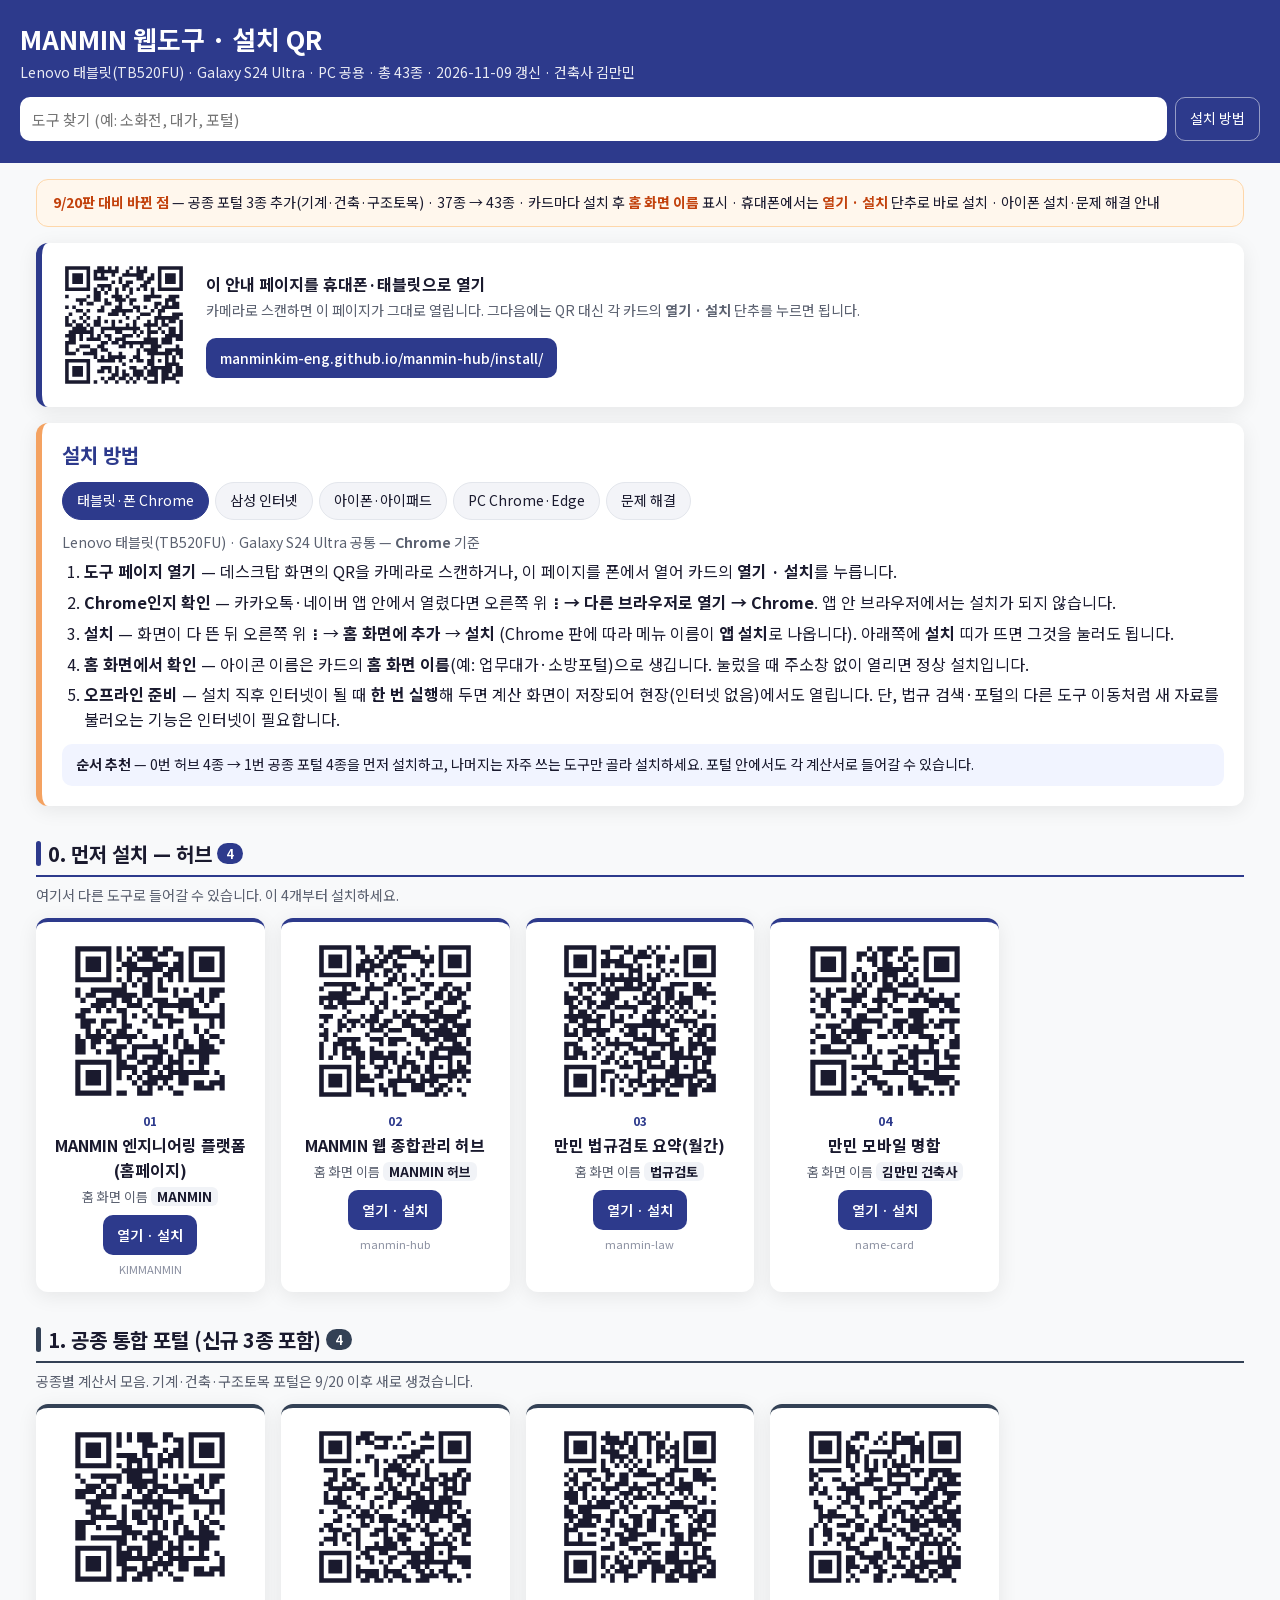
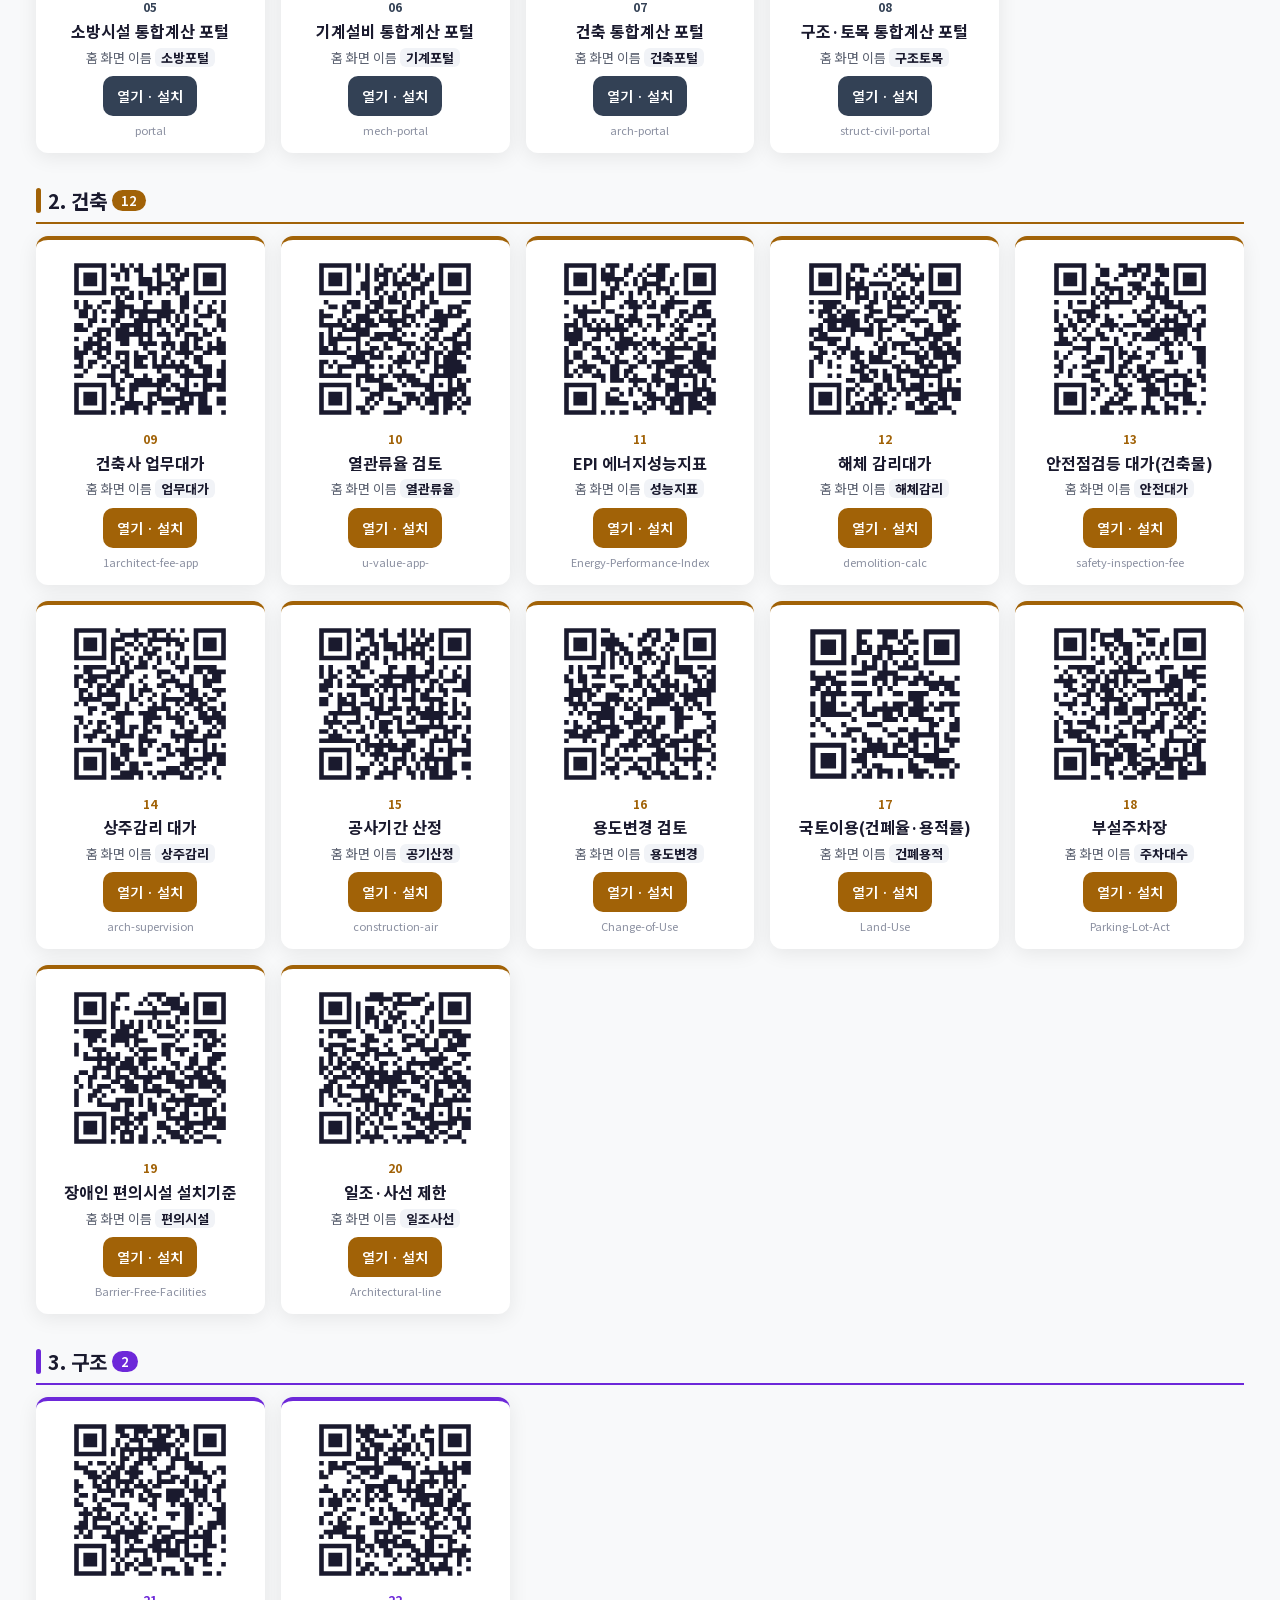
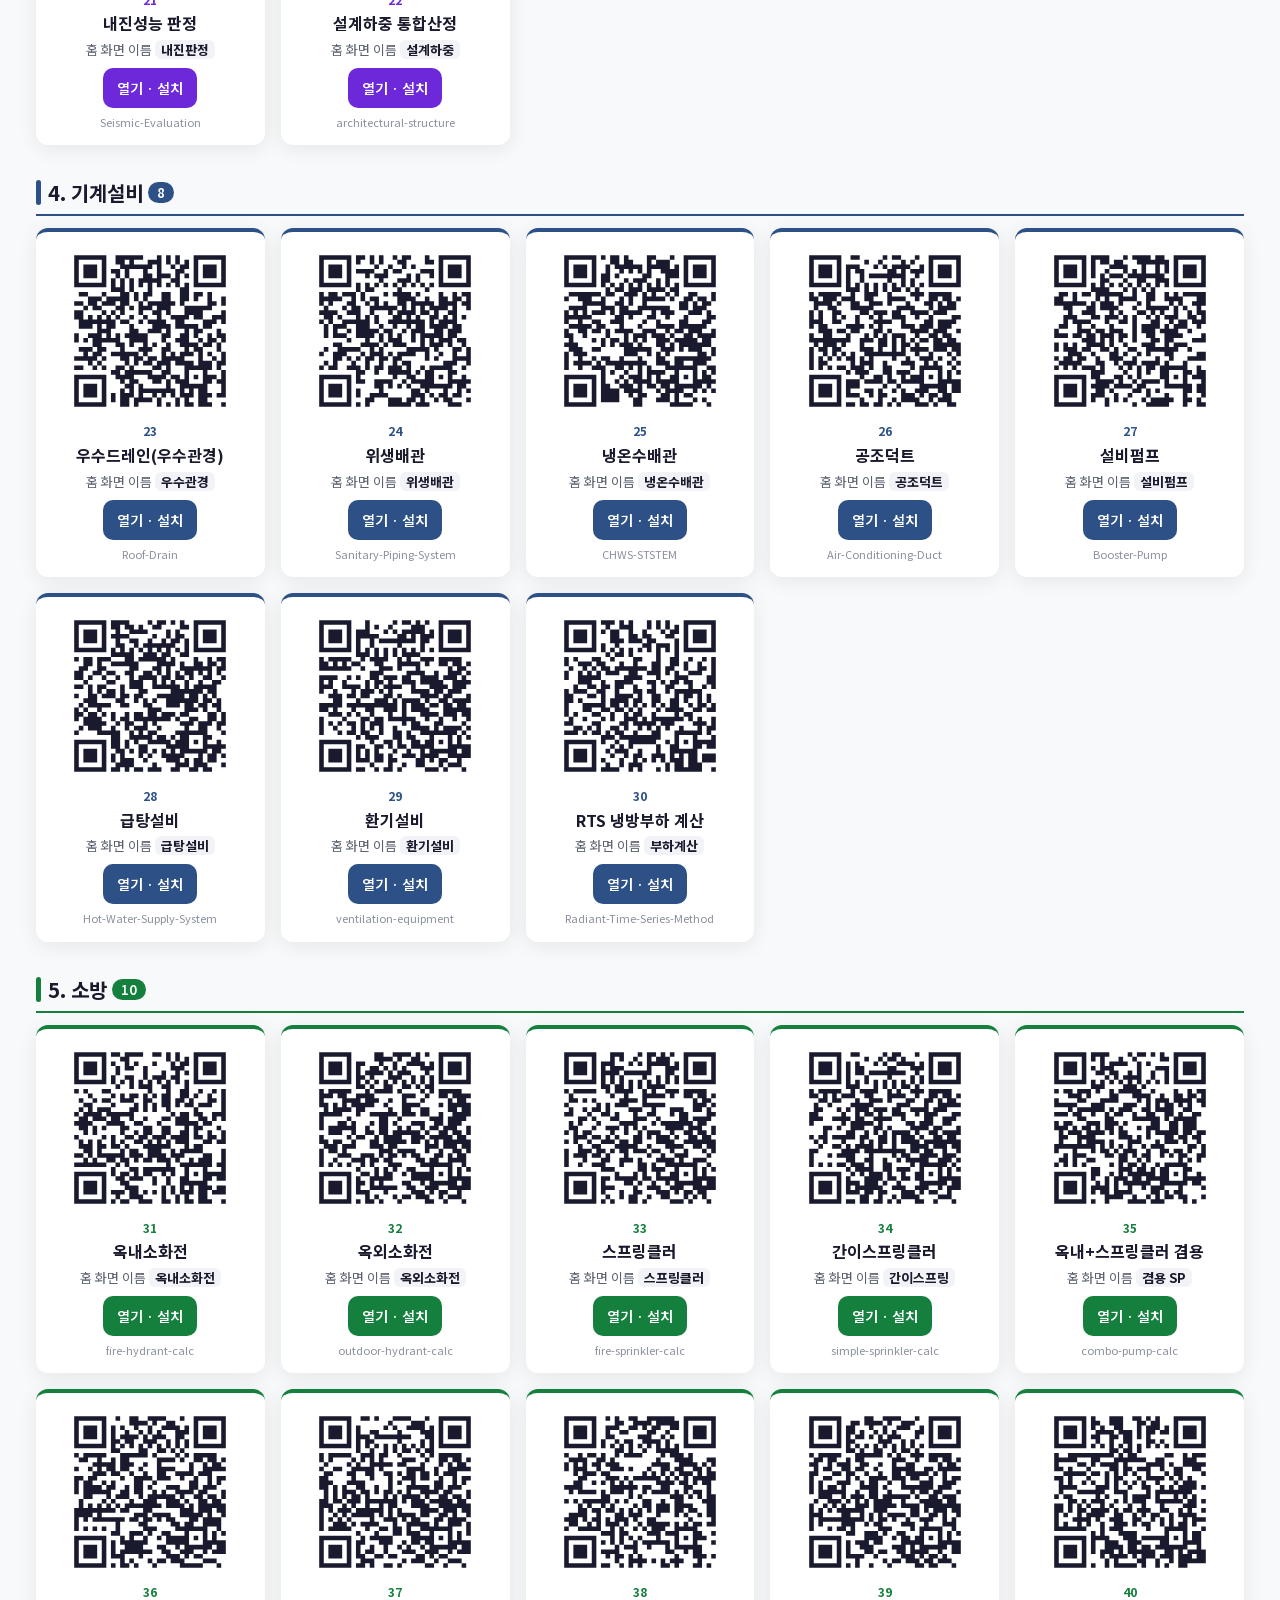
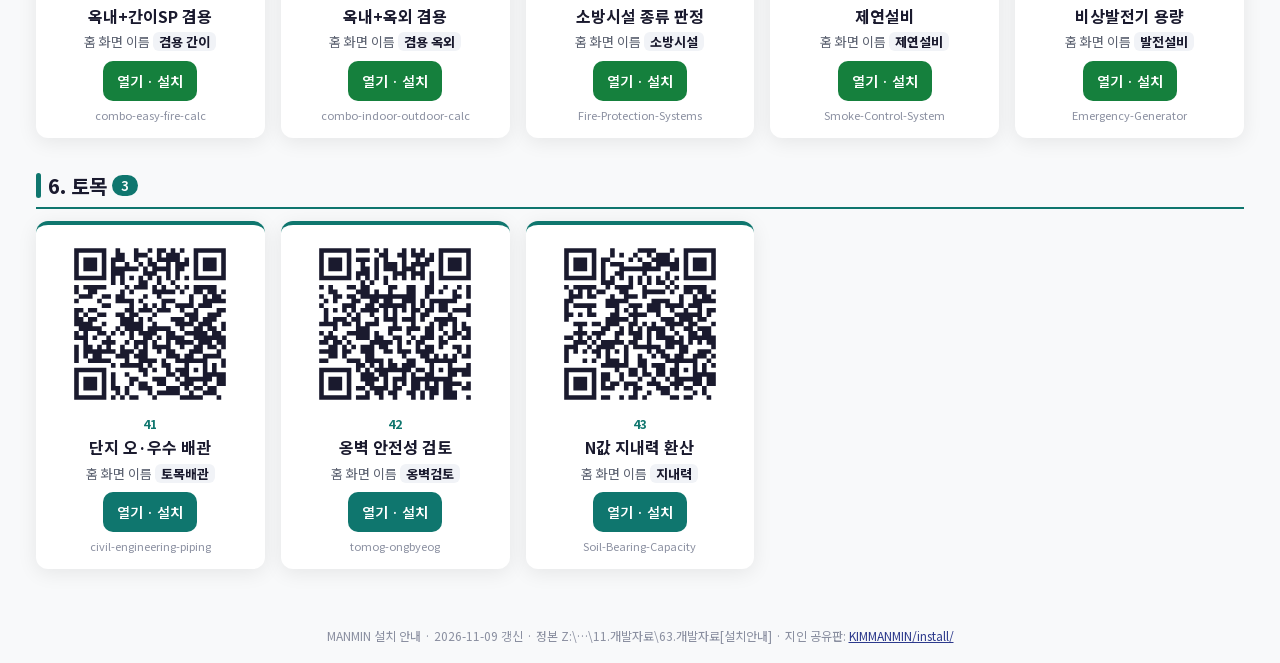
==== commit 2bb19c7c: "v1.2.89 N값 지내력 환산 v1.0.1 신규 · 홈피 v2.88 · 구조토목포털 v1.0.12 · 설치안내 내부판 43종 기록 (§25-6-62) Co-Authored-By:" ====
--- a/install/index.html
+++ b/install/index.html
@@ -1,6 +1,6 @@
 <!DOCTYPE html><html lang="ko"><head><meta charset="utf-8"><meta name="viewport" content="width=device-width,initial-scale=1">
 <title>MANMIN 설치 QR</title>
-<meta name="description" content="MANMIN 웹도구 42종 태블릿·휴대폰·PC 설치 안내">
+<meta name="description" content="MANMIN 웹도구 43종 태블릿·휴대폰·PC 설치 안내">
 <meta name="theme-color" content="#2D3A8C">
 <style>
 @font-face{font-family:"Noto Sans KR";src:url("../assets/fonts/NotoSansKR-var.woff2") format("woff2");font-weight:100 900;font-display:swap}
@@ -73,11 +73,11 @@
 }
 </style></head><body>
 <header><div class="hin"><h1>MANMIN 웹도구 · 설치 QR</h1>
-<p>Lenovo 태블릿(TB520FU) · Galaxy S24 Ultra · PC 공용 · 총 42종 · 2026-11-09 갱신 · 건축사 김만민</p>
+<p>Lenovo 태블릿(TB520FU) · Galaxy S24 Ultra · PC 공용 · 총 43종 · 2026-11-09 갱신 · 건축사 김만민</p>
 <div class="bar"><input id="q" type="search" placeholder="도구 찾기 (예: 소화전, 대가, 포털)" aria-label="도구 찾기">
 <button id="qrbtn" type="button" aria-pressed="false">QR 보기</button><a href="#guide">설치 방법</a></div></div></header>
 <main>
-<div class="new"><b>9/20판 대비 바뀐 점</b> — 공종 포털 3종 추가(기계·건축·구조토목) · 37종 → 42종 · 카드마다 설치 후 <b>홈 화면 이름</b> 표시 · 휴대폰에서는 <b>열기 · 설치</b> 단추로 바로 설치 · 아이폰 설치·문제 해결 안내</div>
+<div class="new"><b>9/20판 대비 바뀐 점</b> — 공종 포털 3종 추가(기계·건축·구조토목) · 37종 → 43종 · 카드마다 설치 후 <b>홈 화면 이름</b> 표시 · 휴대폰에서는 <b>열기 · 설치</b> 단추로 바로 설치 · 아이폰 설치·문제 해결 안내</div>
 <div class="self"><div class="qr"><svg viewBox="0 0 148 148" class="segno"><g transform="scale(4)"><path fill="#fff" d="M0 0h37v37h-37z"/><path class="qrline" stroke="#1a1a2e" d="M2 2.5h7m2 0h2m1 0h1m1 0h1m3 0h1m1 0h1m1 0h1m3 0h7m-33 1h1m5 0h1m1 0h7m2 0h1m2 0h3m3 0h1m5 0h1m-33 1h1m1 0h3m1 0h1m1 0h1m1 0h1m2 0h1m2 0h6m2 0h1m1 0h1m1 0h3m1 0h1m-33 1h1m1 0h3m1 0h1m1 0h4m3 0h1m4 0h2m1 0h2m1 0h1m1 0h3m1 0h1m-33 1h1m1 0h3m1 0h1m6 0h1m1 0h1m1 0h2m3 0h2m2 0h1m1 0h3m1 0h1m-33 1h1m5 0h1m2 0h4m3 0h2m3 0h2m3 0h1m5 0h1m-33 1h7m1 0h1m1 0h1m1 0h1m1 0h1m1 0h1m1 0h1m1 0h1m1 0h1m1 0h1m1 0h7m-25 1h2m1 0h1m2 0h1m3 0h1m5 0h1m-25 1h1m5 0h1m1 0h2m3 0h3m1 0h1m4 0h5m2 0h3m-29 1h3m2 0h2m1 0h1m2 0h3m1 0h2m2 0h2m4 0h3m-27 1h1m1 0h2m3 0h2m2 0h1m2 0h1m6 0h2m1 0h1m1 0h2m-32 1h1m1 0h1m7 0h1m3 0h2m3 0h2m1 0h1m2 0h1m1 0h5m-29 1h2m1 0h1m2 0h2m2 0h6m1 0h1m3 0h1m1 0h2m-27 1h1m3 0h1m6 0h3m1 0h1m4 0h3m2 0h1m3 0h3m-33 1h1m3 0h1m1 0h1m2 0h1m7 0h1m2 0h1m4 0h7m-32 1h1m1 0h1m2 0h1m2 0h2m1 0h1m1 0h1m1 0h1m3 0h1m3 0h1m1 0h1m1 0h1m1 0h2m1 0h1m-33 1h2m1 0h2m1 0h1m1 0h2m3 0h1m3 0h1m1 0h1m2 0h4m1 0h2m3 0h1m-31 1h4m1 0h1m2 0h11m2 0h1m2 0h1m2 0h2m1 0h1m-32 1h7m2 0h1m3 0h2m3 0h1m1 0h1m1 0h3m1 0h1m1 0h2m1 0h1m-33 1h3m1 0h1m2 0h1m1 0h1m1 0h2m3 0h3m1 0h1m2 0h1m4 0h5m-32 1h2m1 0h1m1 0h4m2 0h1m1 0h3m5 0h4m1 0h3m1 0h2m-33 1h3m7 0h2m1 0h2m1 0h10m1 0h3m-30 1h1m3 0h3m2 0h2m4 0h2m1 0h1m2 0h1m2 0h3m4 0h1m-32 1h1m2 0h1m3 0h2m1 0h2m8 0h1m1 0h4m2 0h5m-33 1h3m2 0h4m3 0h1m2 0h1m4 0h1m2 0h7m1 0h2m-25 1h1m1 0h1m1 0h5m2 0h2m3 0h1m3 0h1m1 0h1m1 0h1m-33 1h7m2 0h5m1 0h1m2 0h1m1 0h2m1 0h2m1 0h1m1 0h1m1 0h1m-31 1h1m5 0h1m9 0h1m6 0h2m3 0h4m-32 1h1m1 0h3m1 0h1m3 0h3m1 0h1m3 0h2m2 0h1m1 0h6m1 0h2m-33 1h1m1 0h3m1 0h1m2 0h2m1 0h1m1 0h1m1 0h1m2 0h3m1 0h3m1 0h3m1 0h2m-33 1h1m1 0h3m1 0h1m6 0h2m1 0h2m1 0h3m1 0h3m1 0h2m1 0h3m-33 1h1m5 0h1m3 0h1m1 0h2m1 0h2m1 0h1m1 0h1m1 0h1m2 0h1m1 0h4m-31 1h7m1 0h1m2 0h1m2 0h1m2 0h1m1 0h1m3 0h3m1 0h1m3 0h1"/></g></svg></div><div>
 <b>이 안내 페이지를 휴대폰·태블릿으로 열기</b>
 <p>카메라로 스캔하면 이 페이지가 그대로 열립니다. 그다음에는 QR 대신 각 카드의 <b>열기 · 설치</b> 단추를 누르면 됩니다.</p>
@@ -131,7 +131,7 @@
   <dt>설치 메뉴가 안 보여요</dt><dd>① 카카오톡·네이버 앱 안 브라우저인지 확인 → Chrome으로 열기 ② 시크릿 탭이면 일반 탭으로 ③ Play 스토어에서 Chrome 업데이트 ④ 화면이 다 뜬 뒤(5초쯤) 다시 ⋮ 메뉴 확인.</dd>
   <dt>아이콘을 누르면 주소창이 있는 창으로 열려요</dt><dd>"앱"이 아니라 "바로가기"로 만들어진 경우입니다. 아이콘을 길게 눌러 제거한 뒤, 홈 화면에 추가 대화상자에서 <b>설치</b>를 골라 다시 만드세요.</dd>
   <dt>고친 내용이 반영 안 되고 옛 화면이 나와요</dt><dd>인터넷이 될 때 앱을 열고 → 완전히 닫았다가(최근 앱에서 밀어 닫기) → 다시 엽니다. 저장된 화면이 새것으로 바뀌는 데 한 번 더 걸릴 수 있습니다.</dd>
-  <dt>사이트 데이터 삭제는 조심</dt><dd>42개 도구가 모두 같은 주소(manminkim-eng.github.io)를 써서, Chrome 설정에서 이 사이트의 저장 데이터를 지우면 <b>모든 도구의 입력값·오프라인 저장이 함께 지워집니다.</b> 위 방법으로 안 될 때만 쓰세요.</dd>
+  <dt>사이트 데이터 삭제는 조심</dt><dd>43개 도구가 모두 같은 주소(manminkim-eng.github.io)를 써서, Chrome 설정에서 이 사이트의 저장 데이터를 지우면 <b>모든 도구의 입력값·오프라인 저장이 함께 지워집니다.</b> 위 방법으로 안 될 때만 쓰세요.</dd>
   <dt>QR이 잘 안 읽혀요</dt><dd>모니터 밝기를 올리고 20~30cm 거리에서 QR 하나만 화면에 들어오게 찍습니다. 기본 카메라에서 안 되면 Google 렌즈(Chrome 주소창의 카메라 아이콘)를 쓰세요.</dd>
   <dt>폰에서 QR은 어떻게 쓰나요</dt><dd>폰 화면의 QR은 폰이 직접 찍을 수 없습니다. 폰에서는 <b>열기 · 설치</b> 단추를 쓰고, 위쪽 <b>QR 보기</b>를 켜면 폰 화면을 태블릿에 보여 주어 태블릿으로 스캔할 수도 있습니다.</dd>
   <dt>필요한 권한</dt><dd>설치에 따로 허용할 권한은 없습니다(카메라는 QR 스캔에만). 런처가 "홈 화면에 추가 허용"을 물으면 허용하세요. 계산서 PDF 저장은 앱 안 인쇄 단추 → <b>PDF로 저장</b>.</dd>
@@ -139,7 +139,7 @@
  </dl>
 </div>
 </section>
-<section class="grp" style="--c:#2D3A8C"><h2>0. 먼저 설치 — 허브 <span class="cnt">4</span></h2><p class="gdesc">여기서 다른 도구로 들어갈 수 있습니다. 이 4개부터 설치하세요.</p><div class="grid"><article class="card" style="--c:#2D3A8C" data-q="manmin 엔지니어링 플랫폼(홈페이지) manmin kimmanmin"><div class="qr"><svg viewBox="0 0 132 132" class="segno"><g transform="scale(4)"><path fill="#fff" d="M0 0h33v33h-33z"/><path class="qrline" stroke="#1a1a2e" d="M2 2.5h7m1 0h1m1 0h1m1 0h4m1 0h2m3 0h7m-29 1h1m5 0h1m1 0h1m2 0h1m1 0h2m1 0h2m1 0h2m1 0h1m5 0h1m-29 1h1m1 0h3m1 0h1m1 0h1m1 0h1m1 0h4m4 0h1m1 0h1m1 0h3m1 0h1m-29 1h1m1 0h3m1 0h1m2 0h3m3 0h3m1 0h2m1 0h1m1 0h3m1 0h1m-29 1h1m1 0h3m1 0h1m1 0h1m1 0h7m1 0h3m1 0h1m1 0h3m1 0h1m-29 1h1m5 0h1m3 0h1m2 0h2m2 0h2m1 0h1m1 0h1m5 0h1m-29 1h7m1 0h1m1 0h1m1 0h1m1 0h1m1 0h1m1 0h1m1 0h1m1 0h7m-20 1h1m1 0h1m1 0h2m1 0h1m-17 1h1m2 0h7m3 0h2m1 0h2m1 0h1m1 0h1m2 0h1m1 0h3m-29 1h1m1 0h2m3 0h5m1 0h2m4 0h1m3 0h2m1 0h2m-27 1h1m2 0h4m1 0h2m1 0h1m2 0h3m2 0h3m1 0h1m1 0h1m-24 1h3m1 0h1m2 0h3m1 0h1m1 0h7m2 0h1m2 0h1m-28 1h2m1 0h1m1 0h1m1 0h2m3 0h1m2 0h1m3 0h1m1 0h2m4 0h1m-29 1h2m7 0h1m1 0h1m2 0h1m1 0h3m3 0h7m-28 1h3m1 0h3m1 0h1m3 0h1m1 0h1m2 0h3m5 0h1m1 0h1m-28 1h2m2 0h1m3 0h2m4 0h2m1 0h1m4 0h1m2 0h1m1 0h1m-27 1h1m1 0h1m1 0h1m1 0h2m2 0h1m7 0h1m2 0h1m1 0h1m-26 1h1m1 0h4m1 0h5m1 0h1m3 0h1m1 0h2m3 0h1m1 0h2m-28 1h2m1 0h2m1 0h2m2 0h1m4 0h1m1 0h1m1 0h1m1 0h1m2 0h2m2 0h1m-29 1h2m1 0h1m3 0h3m1 0h6m2 0h1m1 0h2m1 0h3m-27 1h2m2 0h1m1 0h3m2 0h1m4 0h2m2 0h8m-20 1h1m1 0h2m1 0h4m1 0h1m1 0h1m3 0h2m-26 1h7m1 0h2m2 0h2m1 0h2m1 0h3m1 0h1m1 0h2m-26 1h1m5 0h1m1 0h4m2 0h2m1 0h2m1 0h1m3 0h1m-25 1h1m1 0h3m1 0h1m1 0h1m2 0h1m1 0h2m1 0h1m1 0h8m1 0h1m-28 1h1m1 0h3m1 0h1m1 0h1m1 0h1m1 0h1m1 0h5m1 0h2m6 0h1m-29 1h1m1 0h3m1 0h1m4 0h1m1 0h3m1 0h1m2 0h2m1 0h2m1 0h3m-29 1h1m5 0h1m5 0h1m1 0h1m1 0h1m1 0h1m4 0h4m1 0h1m-29 1h7m1 0h2m2 0h3m4 0h2"/></g></svg></div><div class="info"><div class="no">01</div><div class="nm">MANMIN 엔지니어링 플랫폼(홈페이지)</div><div class="sn" title="설치 후 홈 화면 아이콘 이름">홈 화면 이름 <b>MANMIN</b></div><a class="open" href="https://manminkim-eng.github.io/KIMMANMIN/" target="_blank" rel="noopener">열기 · 설치</a><div class="url">KIMMANMIN</div></div></article><article class="card" style="--c:#2D3A8C" data-q="manmin 웹 종합관리 허브 manmin 허브 manmin-hub"><div class="qr"><svg viewBox="0 0 148 148" class="segno"><g transform="scale(4)"><path fill="#fff" d="M0 0h37v37h-37z"/><path class="qrline" stroke="#1a1a2e" d="M2 2.5h7m1 0h2m2 0h2m2 0h4m3 0h1m2 0h7m-33 1h1m5 0h1m2 0h1m3 0h1m1 0h3m2 0h2m4 0h1m5 0h1m-33 1h1m1 0h3m1 0h1m3 0h1m1 0h1m1 0h2m1 0h6m1 0h1m1 0h1m1 0h3m1 0h1m-33 1h1m1 0h3m1 0h1m2 0h3m1 0h2m1 0h1m5 0h3m1 0h1m1 0h3m1 0h1m-33 1h1m1 0h3m1 0h1m1 0h2m1 0h3m2 0h3m4 0h1m2 0h1m1 0h3m1 0h1m-33 1h1m5 0h1m1 0h4m2 0h2m1 0h1m4 0h1m3 0h1m5 0h1m-33 1h7m1 0h1m1 0h1m1 0h1m1 0h1m1 0h1m1 0h1m1 0h1m1 0h1m1 0h1m1 0h7m-23 1h1m4 0h2m1 0h1m2 0h1m-21 1h7m3 0h1m2 0h2m1 0h1m4 0h3m2 0h2m3 0h1m-33 1h1m4 0h1m1 0h2m1 0h4m4 0h3m2 0h1m2 0h2m1 0h2m1 0h1m-31 1h5m3 0h1m3 0h1m3 0h1m3 0h1m2 0h2m1 0h1m1 0h2m-32 1h6m3 0h2m3 0h1m1 0h1m2 0h3m3 0h2m1 0h3m-31 1h1m1 0h1m1 0h6m1 0h1m1 0h2m3 0h2m3 0h2m2 0h3m1 0h1m-31 1h3m1 0h1m6 0h1m1 0h1m8 0h1m2 0h1m4 0h2m-27 1h1m5 0h2m2 0h1m1 0h1m1 0h1m3 0h3m3 0h2m-32 1h3m2 0h1m3 0h1m1 0h2m3 0h2m1 0h5m1 0h6m-30 1h1m2 0h1m1 0h3m1 0h3m1 0h2m2 0h2m2 0h4m1 0h3m2 0h1m-33 1h1m3 0h2m1 0h1m1 0h1m1 0h1m1 0h2m3 0h3m2 0h1m2 0h2m1 0h4m-32 1h1m2 0h1m1 0h1m4 0h3m1 0h3m2 0h3m1 0h5m1 0h2m-32 1h2m1 0h1m6 0h1m3 0h1m5 0h4m1 0h7m-31 1h1m2 0h5m2 0h3m1 0h4m3 0h4m1 0h3m2 0h1m-33 1h1m2 0h3m1 0h1m5 0h1m1 0h2m2 0h1m3 0h1m2 0h1m2 0h2m1 0h1m-33 1h1m2 0h1m1 0h4m2 0h1m9 0h1m3 0h7m-32 1h1m2 0h1m1 0h1m1 0h3m1 0h3m1 0h2m2 0h1m1 0h2m1 0h2m2 0h5m-33 1h1m1 0h1m2 0h2m1 0h2m1 0h6m1 0h1m3 0h1m1 0h5m3 0h1m-25 1h1m2 0h1m2 0h1m1 0h1m1 0h3m3 0h1m3 0h1m1 0h1m1 0h1m-33 1h7m1 0h2m2 0h3m2 0h2m1 0h2m1 0h2m1 0h1m1 0h1m1 0h2m-32 1h1m5 0h1m1 0h1m4 0h1m1 0h1m1 0h1m2 0h2m1 0h2m3 0h5m-33 1h1m1 0h3m1 0h1m1 0h3m1 0h2m3 0h1m1 0h1m2 0h1m1 0h6m1 0h1m-32 1h1m1 0h3m1 0h1m1 0h4m3 0h6m1 0h4m2 0h1m1 0h1m1 0h1m-33 1h1m1 0h3m1 0h1m1 0h1m4 0h1m1 0h2m3 0h3m1 0h1m1 0h2m-28 1h1m5 0h1m1 0h4m1 0h2m1 0h1m3 0h3m2 0h2m1 0h1m1 0h1m-31 1h7m4 0h1m2 0h1m1 0h3m4 0h3m1 0h1m3 0h1"/></g></svg></div><div class="info"><div class="no">02</div><div class="nm">MANMIN 웹 종합관리 허브</div><div class="sn" title="설치 후 홈 화면 아이콘 이름">홈 화면 이름 <b>MANMIN 허브</b></div><a class="open" href="https://manminkim-eng.github.io/manmin-hub/" target="_blank" rel="noopener">열기 · 설치</a><div class="url">manmin-hub</div></div></article><article class="card" style="--c:#2D3A8C" data-q="만민 법규검토 요약(월간) 법규검토 manmin-law"><div class="qr"><svg viewBox="0 0 148 148" class="segno"><g transform="scale(4)"><path fill="#fff" d="M0 0h37v37h-37z"/><path class="qrline" stroke="#1a1a2e" d="M2 2.5h7m3 0h3m1 0h1m3 0h1m1 0h1m1 0h1m3 0h7m-33 1h1m5 0h1m1 0h2m3 0h2m1 0h2m1 0h1m6 0h1m5 0h1m-33 1h1m1 0h3m1 0h1m2 0h1m2 0h1m2 0h4m1 0h2m2 0h1m1 0h1m1 0h3m1 0h1m-33 1h1m1 0h3m1 0h1m1 0h5m2 0h1m4 0h2m1 0h2m1 0h1m1 0h3m1 0h1m-33 1h1m1 0h3m1 0h1m1 0h2m1 0h4m1 0h1m1 0h1m1 0h1m5 0h1m1 0h3m1 0h1m-33 1h1m5 0h1m7 0h3m4 0h1m1 0h1m2 0h1m5 0h1m-33 1h7m1 0h1m1 0h1m1 0h1m1 0h1m1 0h1m1 0h1m1 0h1m1 0h1m1 0h1m1 0h7m-25 1h9m1 0h3m-20 1h1m1 0h4m1 0h1m1 0h1m2 0h2m1 0h2m1 0h1m3 0h4m1 0h2m1 0h1m-30 1h2m1 0h1m1 0h1m1 0h1m1 0h6m1 0h2m1 0h3m4 0h3m-31 1h1m2 0h1m2 0h1m1 0h4m5 0h2m1 0h1m1 0h2m1 0h1m2 0h5m-33 1h3m1 0h2m3 0h3m3 0h1m1 0h1m1 0h2m1 0h2m1 0h3m2 0h1m-31 1h2m1 0h1m1 0h2m1 0h3m2 0h1m2 0h3m1 0h1m1 0h1m1 0h4m4 0h1m-32 1h2m2 0h1m1 0h3m1 0h5m3 0h3m1 0h1m1 0h1m1 0h1m-27 1h1m1 0h2m1 0h1m3 0h1m4 0h1m2 0h3m1 0h1m1 0h1m1 0h1m1 0h1m1 0h1m-31 1h6m1 0h2m1 0h1m1 0h1m1 0h1m2 0h1m1 0h1m3 0h1m1 0h1m3 0h2m1 0h1m-32 1h2m1 0h4m2 0h3m4 0h4m1 0h1m1 0h5m-29 1h1m2 0h2m2 0h1m2 0h1m2 0h10m3 0h1m1 0h1m1 0h3m-33 1h1m1 0h1m1 0h6m2 0h1m1 0h2m3 0h1m1 0h1m1 0h2m2 0h1m1 0h2m1 0h1m-33 1h3m1 0h2m1 0h2m4 0h3m1 0h1m1 0h1m2 0h2m4 0h3m1 0h1m-30 1h1m2 0h1m2 0h1m1 0h1m3 0h5m3 0h2m2 0h1m1 0h1m1 0h2m-33 1h3m4 0h1m1 0h6m3 0h6m3 0h4m-31 1h1m1 0h2m2 0h1m1 0h1m2 0h1m2 0h2m1 0h1m3 0h1m1 0h1m1 0h1m1 0h2m1 0h3m-33 1h1m1 0h3m2 0h1m2 0h1m2 0h1m1 0h3m1 0h2m2 0h3m1 0h1m2 0h3m-33 1h3m1 0h1m1 0h1m2 0h2m1 0h1m4 0h4m2 0h7m1 0h1m-24 1h2m1 0h1m1 0h1m1 0h2m1 0h1m2 0h1m2 0h1m3 0h1m1 0h2m-32 1h7m5 0h3m1 0h1m1 0h4m1 0h2m1 0h1m1 0h1m1 0h1m-31 1h1m5 0h1m1 0h3m5 0h2m4 0h3m3 0h4m-32 1h1m1 0h3m1 0h1m1 0h1m2 0h1m1 0h1m2 0h1m2 0h1m2 0h7m2 0h2m-33 1h1m1 0h3m1 0h1m1 0h1m1 0h1m1 0h1m1 0h3m1 0h5m1 0h2m1 0h1m1 0h2m1 0h1m-33 1h1m1 0h3m1 0h1m3 0h1m3 0h1m1 0h2m1 0h1m1 0h1m1 0h3m1 0h3m1 0h2m-33 1h1m5 0h1m1 0h1m1 0h1m1 0h1m2 0h1m3 0h2m1 0h1m4 0h2m1 0h3m-33 1h7m3 0h1m2 0h2m2 0h3m2 0h3m2 0h2"/></g></svg></div><div class="info"><div class="no">03</div><div class="nm">만민 법규검토 요약(월간)</div><div class="sn" title="설치 후 홈 화면 아이콘 이름">홈 화면 이름 <b>법규검토</b></div><a class="open" href="https://manminkim-eng.github.io/manmin-law/" target="_blank" rel="noopener">열기 · 설치</a><div class="url">manmin-law</div></div></article><article class="card" style="--c:#2D3A8C" data-q="만민 모바일 명함 김만민 건축사 name-card"><div class="qr"><svg viewBox="0 0 132 132" class="segno"><g transform="scale(4)"><path fill="#fff" d="M0 0h33v33h-33z"/><path class="qrline" stroke="#1a1a2e" d="M2 2.5h7m4 0h1m1 0h4m1 0h2m2 0h7m-29 1h1m5 0h1m2 0h2m1 0h1m1 0h2m2 0h1m3 0h1m5 0h1m-29 1h1m1 0h3m1 0h1m2 0h1m1 0h2m1 0h1m2 0h1m1 0h2m1 0h1m1 0h3m1 0h1m-29 1h1m1 0h3m1 0h1m5 0h1m1 0h2m2 0h1m3 0h1m1 0h3m1 0h1m-29 1h1m1 0h3m1 0h1m2 0h1m3 0h6m1 0h1m1 0h1m1 0h3m1 0h1m-29 1h1m5 0h1m1 0h1m1 0h1m1 0h1m1 0h3m2 0h1m2 0h1m5 0h1m-29 1h7m1 0h1m1 0h1m1 0h1m1 0h1m1 0h1m1 0h1m1 0h1m1 0h7m-20 1h1m1 0h1m2 0h2m1 0h4m-21 1h1m2 0h1m1 0h2m1 0h1m1 0h1m2 0h4m4 0h1m1 0h1m-23 1h1m1 0h2m3 0h3m2 0h1m2 0h3m1 0h3m2 0h1m2 0h1m-29 1h1m1 0h2m2 0h4m2 0h3m1 0h1m2 0h2m1 0h6m-26 1h2m4 0h1m1 0h1m2 0h1m1 0h1m7 0h2m1 0h2m-28 1h1m2 0h1m2 0h2m3 0h3m2 0h2m1 0h4m2 0h1m1 0h2m-28 1h2m1 0h1m2 0h1m1 0h2m3 0h1m4 0h3m-16 1h1m1 0h6m2 0h3m1 0h2m1 0h1m1 0h4m-28 1h1m1 0h3m2 0h2m3 0h1m2 0h2m1 0h4m1 0h2m1 0h1m-28 1h1m3 0h1m1 0h6m3 0h1m1 0h1m1 0h3m5 0h1m-27 1h2m1 0h2m1 0h1m1 0h2m2 0h2m1 0h1m1 0h1m2 0h3m1 0h1m2 0h1m-29 1h1m3 0h3m1 0h3m12 0h2m2 0h2m-27 1h2m3 0h1m3 0h1m5 0h2m1 0h1m2 0h1m3 0h2m-29 1h1m1 0h6m3 0h1m1 0h1m1 0h2m2 0h6m1 0h1m-19 1h1m1 0h1m1 0h1m4 0h1m1 0h2m3 0h1m1 0h3m-29 1h7m5 0h1m3 0h3m1 0h1m1 0h1m1 0h1m2 0h1m-28 1h1m5 0h1m1 0h6m2 0h1m2 0h2m3 0h5m-29 1h1m1 0h3m1 0h1m3 0h1m3 0h5m1 0h5m-25 1h1m1 0h3m1 0h1m1 0h1m2 0h2m6 0h1m2 0h6m-28 1h1m1 0h3m1 0h1m3 0h1m1 0h3m4 0h2m3 0h3m1 0h1m-29 1h1m5 0h1m2 0h1m3 0h1m1 0h1m1 0h1m1 0h4m4 0h1m-28 1h7m1 0h3m3 0h2m1 0h1m2 0h2m1 0h1m1 0h1m1 0h1"/></g></svg></div><div class="info"><div class="no">04</div><div class="nm">만민 모바일 명함</div><div class="sn" title="설치 후 홈 화면 아이콘 이름">홈 화면 이름 <b>김만민 건축사</b></div><a class="open" href="https://manminkim-eng.github.io/name-card/" target="_blank" rel="noopener">열기 · 설치</a><div class="url">name-card</div></div></article></div></section><section class="grp" style="--c:#334155"><h2>1. 공종 통합 포털 (신규 3종 포함) <span class="cnt">4</span></h2><p class="gdesc">공종별 계산서 모음. 기계·건축·구조토목 포털은 9/20 이후 새로 생겼습니다.</p><div class="grid"><article class="card" style="--c:#334155" data-q="소방시설 통합계산 포털 소방포털 portal"><div class="qr"><svg viewBox="0 0 132 132" class="segno"><g transform="scale(4)"><path fill="#fff" d="M0 0h33v33h-33z"/><path class="qrline" stroke="#1a1a2e" d="M2 2.5h7m1 0h1m1 0h1m1 0h3m2 0h2m3 0h7m-29 1h1m5 0h1m1 0h1m1 0h1m1 0h3m2 0h1m1 0h2m1 0h1m5 0h1m-29 1h1m1 0h3m1 0h1m1 0h1m4 0h3m4 0h1m1 0h1m1 0h3m1 0h1m-29 1h1m1 0h3m1 0h1m6 0h1m3 0h1m1 0h2m1 0h1m1 0h3m1 0h1m-29 1h1m1 0h3m1 0h1m1 0h4m1 0h2m1 0h1m1 0h3m1 0h1m1 0h3m1 0h1m-29 1h1m5 0h1m3 0h3m1 0h1m1 0h3m1 0h1m1 0h1m5 0h1m-29 1h7m1 0h1m1 0h1m1 0h1m1 0h1m1 0h1m1 0h1m1 0h1m1 0h7m-20 1h7m-16 1h1m2 0h6m1 0h3m2 0h1m1 0h1m1 0h1m1 0h1m2 0h1m1 0h3m-28 1h1m3 0h1m2 0h1m1 0h6m3 0h1m3 0h2m1 0h2m-26 1h3m1 0h2m3 0h3m1 0h3m2 0h3m1 0h1m1 0h1m-27 1h4m1 0h1m1 0h1m2 0h1m1 0h1m1 0h2m1 0h6m2 0h1m2 0h1m-29 1h2m2 0h4m1 0h2m2 0h2m1 0h1m3 0h1m1 0h2m4 0h1m-27 1h3m6 0h8m3 0h7m-26 1h4m2 0h1m3 0h1m1 0h2m1 0h3m5 0h1m1 0h1m-27 1h2m1 0h1m3 0h1m1 0h2m1 0h1m1 0h1m1 0h1m4 0h1m2 0h1m1 0h1m-26 1h5m1 0h1m1 0h2m1 0h3m3 0h1m2 0h1m1 0h1m-26 1h4m4 0h2m2 0h2m1 0h1m1 0h1m1 0h2m3 0h1m1 0h2m-28 1h2m2 0h1m1 0h5m4 0h1m1 0h1m1 0h1m1 0h1m2 0h2m2 0h1m-29 1h2m7 0h4m1 0h3m2 0h1m1 0h2m1 0h3m-27 1h2m1 0h7m1 0h1m1 0h2m1 0h2m2 0h8m-20 1h2m4 0h3m1 0h1m1 0h1m3 0h2m-26 1h7m1 0h1m1 0h3m1 0h3m1 0h3m1 0h1m1 0h2m-26 1h1m5 0h1m1 0h3m1 0h1m1 0h2m1 0h2m1 0h1m3 0h1m2 0h1m-28 1h1m1 0h3m1 0h1m1 0h7m1 0h1m1 0h8m2 0h1m-29 1h1m1 0h3m1 0h1m1 0h2m3 0h1m1 0h4m1 0h2m6 0h1m-29 1h1m1 0h3m1 0h1m2 0h3m1 0h3m1 0h1m2 0h2m1 0h2m1 0h3m-29 1h1m5 0h1m2 0h1m2 0h3m1 0h1m1 0h1m4 0h4m1 0h1m-29 1h7m1 0h2m1 0h2m1 0h1m4 0h2"/></g></svg></div><div class="info"><div class="no">05</div><div class="nm">소방시설 통합계산 포털</div><div class="sn" title="설치 후 홈 화면 아이콘 이름">홈 화면 이름 <b>소방포털</b></div><a class="open" href="https://manminkim-eng.github.io/portal/" target="_blank" rel="noopener">열기 · 설치</a><div class="url">portal</div></div></article><article class="card" style="--c:#334155" data-q="기계설비 통합계산 포털 기계포털 mech-portal"><div class="qr"><svg viewBox="0 0 148 148" class="segno"><g transform="scale(4)"><path fill="#fff" d="M0 0h37v37h-37z"/><path class="qrline" stroke="#1a1a2e" d="M2 2.5h7m2 0h3m6 0h2m3 0h1m2 0h7m-33 1h1m5 0h1m1 0h3m1 0h4m1 0h1m4 0h3m1 0h1m5 0h1m-33 1h1m1 0h3m1 0h1m1 0h1m1 0h2m2 0h1m5 0h1m5 0h1m1 0h3m1 0h1m-33 1h1m1 0h3m1 0h1m5 0h3m1 0h1m1 0h1m3 0h3m1 0h1m1 0h3m1 0h1m-33 1h1m1 0h3m1 0h1m13 0h3m3 0h1m1 0h3m1 0h1m-33 1h1m5 0h1m3 0h2m5 0h5m4 0h1m5 0h1m-33 1h7m1 0h1m1 0h1m1 0h1m1 0h1m1 0h1m1 0h1m1 0h1m1 0h1m1 0h1m1 0h7m-21 1h1m2 0h3m1 0h1m3 0h1m-23 1h3m1 0h2m5 0h1m1 0h5m2 0h1m1 0h1m6 0h2m-29 1h1m1 0h1m2 0h2m2 0h1m1 0h1m2 0h5m1 0h1m2 0h2m1 0h2m1 0h1m-31 1h2m2 0h2m6 0h2m2 0h1m1 0h1m2 0h3m1 0h3m1 0h2m-32 1h2m2 0h1m1 0h2m4 0h1m1 0h1m1 0h1m2 0h1m1 0h1m1 0h1m1 0h2m1 0h1m1 0h1m-30 1h6m1 0h2m1 0h2m1 0h2m2 0h1m2 0h3m2 0h3m1 0h1m-31 1h1m2 0h1m3 0h2m4 0h1m1 0h2m1 0h3m2 0h1m2 0h1m1 0h3m-31 1h1m1 0h2m1 0h1m2 0h1m2 0h2m2 0h4m1 0h2m1 0h1m1 0h3m-28 1h5m5 0h1m3 0h2m3 0h11m-27 1h3m1 0h1m2 0h1m1 0h1m1 0h1m3 0h5m1 0h2m1 0h1m1 0h1m-31 1h1m2 0h1m3 0h1m1 0h2m1 0h1m5 0h1m1 0h7m1 0h2m2 0h1m-29 1h1m1 0h1m1 0h4m1 0h3m4 0h1m1 0h1m1 0h5m1 0h2m-29 1h2m4 0h1m1 0h1m1 0h4m1 0h1m3 0h1m1 0h2m2 0h1m2 0h2m-32 1h2m3 0h1m2 0h2m3 0h1m2 0h3m1 0h1m1 0h1m5 0h4m-33 1h1m1 0h3m2 0h2m3 0h3m1 0h1m2 0h2m1 0h2m2 0h1m2 0h2m1 0h1m-30 1h1m1 0h2m1 0h1m2 0h2m1 0h1m2 0h2m4 0h3m2 0h1m2 0h2m-32 1h3m1 0h1m2 0h1m5 0h2m1 0h3m4 0h1m2 0h1m1 0h1m1 0h1m-32 1h1m2 0h1m2 0h1m1 0h1m3 0h1m1 0h3m1 0h1m3 0h1m1 0h5m2 0h2m-25 1h1m1 0h7m2 0h1m3 0h2m3 0h2m-30 1h7m2 0h2m2 0h2m2 0h8m1 0h1m1 0h1m-29 1h1m5 0h1m1 0h1m1 0h2m3 0h2m3 0h2m1 0h2m3 0h5m-33 1h1m1 0h3m1 0h1m4 0h1m1 0h1m1 0h1m3 0h10m1 0h3m-33 1h1m1 0h3m1 0h1m1 0h1m5 0h1m3 0h1m1 0h2m1 0h1m3 0h1m3 0h2m-33 1h1m1 0h3m1 0h1m1 0h5m1 0h4m3 0h2m1 0h1m1 0h2m-28 1h1m5 0h1m1 0h1m1 0h3m1 0h1m1 0h3m3 0h4m1 0h3m2 0h1m-33 1h7m2 0h2m1 0h2m1 0h1m2 0h2m1 0h3m4 0h1m1 0h1"/></g></svg></div><div class="info"><div class="no">06</div><div class="nm">기계설비 통합계산 포털</div><div class="sn" title="설치 후 홈 화면 아이콘 이름">홈 화면 이름 <b>기계포털</b></div><a class="open" href="https://manminkim-eng.github.io/mech-portal/" target="_blank" rel="noopener">열기 · 설치</a><div class="url">mech-portal</div></div></article><article class="card" style="--c:#334155" data-q="건축 통합계산 포털 건축포털 arch-portal"><div class="qr"><svg viewBox="0 0 148 148" class="segno"><g transform="scale(4)"><path fill="#fff" d="M0 0h37v37h-37z"/><path class="qrline" stroke="#1a1a2e" d="M2 2.5h7m2 0h1m3 0h2m1 0h3m1 0h1m1 0h1m3 0h7m-33 1h1m5 0h1m1 0h4m1 0h1m1 0h1m2 0h2m2 0h1m3 0h1m5 0h1m-33 1h1m1 0h3m1 0h1m2 0h5m1 0h1m2 0h1m1 0h2m2 0h1m1 0h1m1 0h3m1 0h1m-33 1h1m1 0h3m1 0h1m1 0h1m1 0h1m1 0h1m1 0h2m2 0h1m1 0h2m1 0h2m1 0h1m1 0h3m1 0h1m-33 1h1m1 0h3m1 0h1m1 0h4m2 0h2m2 0h1m1 0h1m1 0h1m1 0h1m1 0h1m1 0h3m1 0h1m-33 1h1m5 0h1m3 0h4m1 0h1m4 0h2m1 0h2m1 0h1m5 0h1m-33 1h7m1 0h1m1 0h1m1 0h1m1 0h1m1 0h1m1 0h1m1 0h1m1 0h1m1 0h1m1 0h7m-25 1h1m2 0h1m1 0h1m1 0h1m2 0h1m5 0h1m-24 1h1m1 0h4m1 0h2m4 0h1m1 0h2m5 0h4m1 0h2m1 0h1m-32 1h1m1 0h1m2 0h1m3 0h2m1 0h2m1 0h5m2 0h2m4 0h3m-30 1h2m3 0h2m1 0h1m2 0h2m6 0h2m1 0h1m1 0h1m2 0h5m-33 1h1m1 0h1m1 0h2m2 0h1m2 0h3m1 0h1m2 0h3m1 0h2m1 0h3m2 0h1m-30 1h1m1 0h2m1 0h1m1 0h4m2 0h4m2 0h1m3 0h4m4 0h1m-33 1h3m1 0h1m4 0h1m2 0h3m1 0h1m1 0h1m1 0h2m1 0h1m1 0h1m1 0h1m-28 1h3m1 0h1m1 0h1m1 0h1m2 0h1m1 0h1m1 0h3m1 0h1m2 0h1m3 0h1m1 0h1m1 0h1m-30 1h2m2 0h1m1 0h4m1 0h1m1 0h1m8 0h3m3 0h2m1 0h1m-33 1h1m2 0h7m2 0h2m1 0h1m2 0h3m1 0h7m-29 1h2m1 0h3m4 0h2m1 0h1m3 0h1m1 0h4m3 0h1m1 0h1m1 0h3m-33 1h3m1 0h4m2 0h1m3 0h3m2 0h1m3 0h2m2 0h1m1 0h2m1 0h1m-32 1h1m1 0h3m1 0h1m1 0h2m1 0h1m2 0h2m1 0h2m2 0h2m4 0h3m1 0h1m-33 1h1m1 0h5m3 0h1m1 0h2m1 0h2m1 0h2m3 0h2m2 0h1m1 0h1m1 0h2m-33 1h3m5 0h2m3 0h3m2 0h2m1 0h1m1 0h1m3 0h4m-31 1h1m2 0h1m1 0h2m2 0h1m1 0h2m1 0h4m3 0h1m1 0h3m1 0h2m1 0h3m-33 1h1m2 0h1m4 0h1m3 0h4m8 0h2m1 0h1m2 0h1m-31 1h7m3 0h1m1 0h2m3 0h4m2 0h7m-22 1h3m3 0h3m1 0h1m5 0h1m3 0h1m1 0h2m-32 1h7m5 0h1m2 0h1m1 0h1m1 0h2m1 0h3m1 0h1m1 0h1m1 0h1m-31 1h1m5 0h1m1 0h2m1 0h1m1 0h1m4 0h1m3 0h3m3 0h4m-32 1h1m1 0h3m1 0h1m1 0h1m2 0h2m1 0h1m1 0h5m1 0h7m2 0h2m-33 1h1m1 0h3m1 0h1m1 0h1m1 0h1m1 0h3m1 0h2m1 0h3m2 0h2m1 0h1m1 0h2m1 0h1m-33 1h1m1 0h3m1 0h1m2 0h1m1 0h3m2 0h1m2 0h3m1 0h3m1 0h3m1 0h2m-33 1h1m5 0h1m1 0h1m1 0h1m2 0h3m3 0h1m2 0h2m1 0h4m1 0h3m-33 1h7m3 0h1m2 0h1m5 0h1m2 0h3m2 0h2"/></g></svg></div><div class="info"><div class="no">07</div><div class="nm">건축 통합계산 포털</div><div class="sn" title="설치 후 홈 화면 아이콘 이름">홈 화면 이름 <b>건축포털</b></div><a class="open" href="https://manminkim-eng.github.io/arch-portal/" target="_blank" rel="noopener">열기 · 설치</a><div class="url">arch-portal</div></div></article><article class="card" style="--c:#334155" data-q="구조·토목 통합계산 포털 구조토목 struct-civil-portal"><div class="qr"><svg viewBox="0 0 148 148" class="segno"><g transform="scale(4)"><path fill="#fff" d="M0 0h37v37h-37z"/><path class="qrline" stroke="#1a1a2e" d="M2 2.5h7m3 0h3m3 0h1m1 0h2m3 0h1m2 0h7m-33 1h1m5 0h1m2 0h2m1 0h1m2 0h1m2 0h1m1 0h3m3 0h1m5 0h1m-33 1h1m1 0h3m1 0h1m1 0h1m5 0h1m1 0h1m1 0h5m1 0h1m1 0h1m1 0h3m1 0h1m-33 1h1m1 0h3m1 0h1m1 0h2m1 0h1m6 0h1m3 0h3m1 0h1m1 0h3m1 0h1m-33 1h1m1 0h3m1 0h1m1 0h3m2 0h6m3 0h3m1 0h1m1 0h3m1 0h1m-33 1h1m5 0h1m1 0h1m1 0h1m1 0h1m4 0h1m2 0h1m1 0h1m1 0h1m1 0h1m5 0h1m-33 1h7m1 0h1m1 0h1m1 0h1m1 0h1m1 0h1m1 0h1m1 0h1m1 0h1m1 0h1m1 0h7m-25 1h2m2 0h1m1 0h1m1 0h1m1 0h4m-22 1h1m1 0h5m2 0h1m2 0h3m2 0h1m1 0h1m2 0h3m1 0h5m-31 1h2m8 0h1m2 0h1m3 0h5m1 0h1m2 0h2m1 0h4m-33 1h1m1 0h1m2 0h2m2 0h1m2 0h4m1 0h1m3 0h1m3 0h2m1 0h1m1 0h2m-31 1h1m5 0h1m2 0h4m3 0h5m3 0h1m2 0h5m-33 1h2m1 0h1m2 0h5m3 0h3m2 0h1m2 0h4m1 0h3m-30 1h1m1 0h2m4 0h3m4 0h1m2 0h2m3 0h1m2 0h2m1 0h4m-29 1h1m1 0h1m1 0h1m1 0h2m3 0h3m7 0h3m2 0h2m-31 1h1m5 0h2m2 0h1m1 0h3m4 0h3m1 0h3m2 0h2m-30 1h2m3 0h1m2 0h2m2 0h1m1 0h1m1 0h1m1 0h1m2 0h4m1 0h3m2 0h1m-31 1h1m1 0h2m4 0h1m5 0h1m1 0h3m2 0h1m2 0h2m1 0h4m-31 1h6m2 0h2m3 0h2m1 0h1m1 0h1m1 0h1m1 0h1m2 0h2m1 0h2m-30 1h1m1 0h1m3 0h2m2 0h1m2 0h2m3 0h4m1 0h8m-32 1h1m1 0h1m2 0h3m1 0h2m2 0h2m2 0h1m3 0h4m2 0h2m1 0h2m-33 1h1m2 0h2m5 0h2m1 0h1m1 0h3m1 0h2m1 0h2m2 0h1m3 0h1m1 0h1m-33 1h1m2 0h2m1 0h2m1 0h1m3 0h1m4 0h1m1 0h2m2 0h3m1 0h1m2 0h1m-32 1h1m3 0h1m2 0h3m2 0h3m1 0h1m4 0h3m1 0h1m1 0h1m1 0h2m-31 1h1m2 0h1m2 0h1m1 0h1m2 0h2m3 0h2m4 0h1m1 0h6m1 0h1m-24 1h3m5 0h2m1 0h3m2 0h1m3 0h1m1 0h1m1 0h1m-33 1h7m3 0h2m2 0h2m1 0h1m2 0h1m2 0h2m1 0h1m1 0h1m1 0h1m-31 1h1m5 0h1m1 0h2m1 0h5m1 0h2m1 0h2m1 0h2m3 0h5m-33 1h1m1 0h3m1 0h1m1 0h2m3 0h2m1 0h1m2 0h1m2 0h1m1 0h6m1 0h2m-33 1h1m1 0h3m1 0h1m1 0h3m1 0h1m1 0h2m2 0h3m1 0h4m2 0h5m-33 1h1m1 0h3m1 0h1m1 0h1m2 0h2m2 0h2m4 0h2m1 0h1m1 0h2m1 0h2m-31 1h1m5 0h1m2 0h1m4 0h2m2 0h1m1 0h4m2 0h1m1 0h3m-31 1h7m1 0h1m1 0h1m3 0h2m1 0h1m5 0h3m1 0h1m3 0h1"/></g></svg></div><div class="info"><div class="no">08</div><div class="nm">구조·토목 통합계산 포털</div><div class="sn" title="설치 후 홈 화면 아이콘 이름">홈 화면 이름 <b>구조토목</b></div><a class="open" href="https://manminkim-eng.github.io/struct-civil-portal/" target="_blank" rel="noopener">열기 · 설치</a><div class="url">struct-civil-portal</div></div></article></div></section><section class="grp" style="--c:#a16207"><h2>2. 건축 <span class="cnt">12</span></h2><div class="grid"><article class="card" style="--c:#a16207" data-q="건축사 업무대가 업무대가 1architect-fee-app"><div class="qr"><svg viewBox="0 0 148 148" class="segno"><g transform="scale(4)"><path fill="#fff" d="M0 0h37v37h-37z"/><path class="qrline" stroke="#1a1a2e" d="M2 2.5h7m1 0h1m1 0h1m1 0h1m1 0h1m3 0h1m1 0h3m3 0h7m-33 1h1m5 0h1m3 0h2m1 0h2m2 0h2m1 0h1m1 0h1m1 0h1m1 0h1m5 0h1m-33 1h1m1 0h3m1 0h1m1 0h2m1 0h1m2 0h1m3 0h1m2 0h1m1 0h2m1 0h1m1 0h3m1 0h1m-33 1h1m1 0h3m1 0h1m2 0h1m1 0h1m2 0h3m1 0h1m2 0h3m2 0h1m1 0h3m1 0h1m-33 1h1m1 0h3m1 0h1m7 0h3m1 0h3m1 0h1m3 0h1m1 0h3m1 0h1m-33 1h1m5 0h1m1 0h4m4 0h3m2 0h2m3 0h1m5 0h1m-33 1h7m1 0h1m1 0h1m1 0h1m1 0h1m1 0h1m1 0h1m1 0h1m1 0h1m1 0h1m1 0h7m-24 1h1m1 0h2m1 0h1m8 0h2m-25 1h1m1 0h1m3 0h2m1 0h2m4 0h2m2 0h2m2 0h2m2 0h1m2 0h1m1 0h1m-33 1h1m1 0h2m1 0h1m3 0h4m2 0h1m3 0h2m2 0h2m1 0h1m2 0h1m2 0h1m-32 1h2m1 0h1m1 0h1m1 0h3m1 0h10m1 0h1m2 0h1m2 0h2m1 0h1m-32 1h2m1 0h1m4 0h2m1 0h1m1 0h2m2 0h3m1 0h1m1 0h1m2 0h3m1 0h1m-29 1h2m1 0h1m1 0h2m3 0h6m1 0h1m1 0h1m1 0h1m1 0h1m4 0h2m-33 1h2m1 0h1m4 0h1m1 0h5m1 0h1m1 0h1m2 0h1m1 0h2m1 0h2m3 0h2m-33 1h3m2 0h3m1 0h3m1 0h2m1 0h1m2 0h1m2 0h2m4 0h1m1 0h1m1 0h1m-29 1h2m1 0h1m1 0h8m1 0h3m1 0h1m1 0h3m1 0h2m-30 1h1m2 0h1m1 0h2m2 0h3m2 0h1m1 0h1m3 0h1m3 0h1m1 0h2m3 0h1m-30 1h4m1 0h1m2 0h2m2 0h4m1 0h3m1 0h2m1 0h1m2 0h1m1 0h2m-33 1h1m1 0h2m1 0h3m7 0h1m3 0h1m1 0h1m1 0h2m1 0h2m1 0h4m-33 1h3m1 0h2m1 0h1m1 0h3m1 0h1m2 0h2m2 0h1m1 0h4m2 0h2m1 0h2m-33 1h2m3 0h2m2 0h1m1 0h1m1 0h3m1 0h1m1 0h2m3 0h1m1 0h2m-27 1h1m1 0h2m2 0h1m2 0h2m1 0h2m2 0h1m1 0h1m1 0h1m1 0h1m2 0h2m4 0h1m-33 1h2m1 0h1m2 0h1m1 0h2m1 0h1m1 0h3m1 0h8m2 0h3m2 0h1m-31 1h1m5 0h1m1 0h2m6 0h1m3 0h1m1 0h2m2 0h2m1 0h2m-33 1h2m3 0h4m2 0h2m2 0h1m3 0h2m2 0h7m1 0h2m-25 1h1m1 0h1m2 0h4m1 0h3m3 0h1m3 0h1m3 0h1m-33 1h7m1 0h2m2 0h8m1 0h2m1 0h1m1 0h1m1 0h5m-33 1h1m5 0h1m2 0h2m1 0h2m4 0h1m1 0h1m1 0h3m3 0h2m1 0h2m-33 1h1m1 0h3m1 0h1m2 0h1m2 0h1m3 0h3m4 0h6m-29 1h1m1 0h3m1 0h1m2 0h2m1 0h1m3 0h1m1 0h6m1 0h1m1 0h2m2 0h2m-33 1h1m1 0h3m1 0h1m1 0h1m2 0h4m1 0h2m1 0h3m1 0h3m1 0h2m2 0h2m-33 1h1m5 0h1m3 0h4m1 0h2m5 0h3m2 0h3m-30 1h7m1 0h1m1 0h1m2 0h1m2 0h1m2 0h2m1 0h1m1 0h1m2 0h3m2 0h1"/></g></svg></div><div class="info"><div class="no">09</div><div class="nm">건축사 업무대가</div><div class="sn" title="설치 후 홈 화면 아이콘 이름">홈 화면 이름 <b>업무대가</b></div><a class="open" href="https://manminkim-eng.github.io/1architect-fee-app/" target="_blank" rel="noopener">열기 · 설치</a><div class="url">1architect-fee-app</div></div></article><article class="card" style="--c:#a16207" data-q="열관류율 검토 열관류율 u-value-app-"><div class="qr"><svg viewBox="0 0 148 148" class="segno"><g transform="scale(4)"><path fill="#fff" d="M0 0h37v37h-37z"/><path class="qrline" stroke="#1a1a2e" d="M2 2.5h7m1 0h1m1 0h1m2 0h1m4 0h1m1 0h1m1 0h1m3 0h7m-33 1h1m5 0h1m1 0h1m1 0h1m1 0h1m1 0h2m1 0h1m2 0h1m1 0h1m3 0h1m5 0h1m-33 1h1m1 0h3m1 0h1m3 0h1m1 0h3m1 0h1m2 0h3m2 0h1m1 0h1m1 0h3m1 0h1m-33 1h1m1 0h3m1 0h1m3 0h1m1 0h1m1 0h1m1 0h1m1 0h1m1 0h2m1 0h2m1 0h1m1 0h3m1 0h1m-33 1h1m1 0h3m1 0h1m2 0h2m2 0h2m1 0h4m2 0h2m2 0h1m1 0h3m1 0h1m-33 1h1m5 0h1m2 0h2m1 0h2m3 0h1m2 0h3m3 0h1m5 0h1m-33 1h7m1 0h1m1 0h1m1 0h1m1 0h1m1 0h1m1 0h1m1 0h1m1 0h1m1 0h1m1 0h7m-23 1h1m2 0h1m1 0h2m1 0h1m1 0h1m3 0h1m-24 1h1m4 0h3m2 0h3m1 0h3m1 0h1m2 0h1m1 0h2m5 0h2m-31 1h2m1 0h1m1 0h2m1 0h1m1 0h2m4 0h2m2 0h2m4 0h3m-31 1h1m4 0h2m3 0h3m1 0h3m1 0h1m2 0h2m2 0h2m1 0h1m1 0h2m-32 1h3m2 0h1m2 0h3m2 0h1m1 0h1m2 0h3m1 0h1m2 0h6m-31 1h1m3 0h1m1 0h1m1 0h4m1 0h6m1 0h1m3 0h4m4 0h1m-33 1h6m1 0h2m1 0h3m2 0h2m1 0h2m1 0h1m1 0h1m2 0h2m3 0h2m-31 1h1m2 0h6m5 0h2m6 0h3m3 0h2m-32 1h1m1 0h1m1 0h1m3 0h3m1 0h5m1 0h1m1 0h1m2 0h1m1 0h1m3 0h2m1 0h1m-33 1h1m1 0h7m2 0h3m1 0h3m4 0h1m1 0h2m1 0h3m2 0h1m-33 1h1m1 0h2m4 0h1m1 0h1m3 0h1m2 0h4m2 0h1m2 0h1m2 0h4m-33 1h2m1 0h1m2 0h1m1 0h1m2 0h2m1 0h2m3 0h1m1 0h1m1 0h2m2 0h1m1 0h2m1 0h1m-33 1h6m2 0h4m1 0h1m4 0h1m1 0h1m1 0h2m1 0h2m1 0h4m-26 1h4m1 0h3m1 0h1m1 0h2m1 0h1m2 0h1m1 0h1m1 0h3m2 0h1m-33 1h2m1 0h1m3 0h4m5 0h4m1 0h3m1 0h1m1 0h4m-31 1h1m1 0h1m1 0h4m2 0h2m1 0h1m1 0h1m1 0h1m3 0h1m3 0h7m-32 1h1m3 0h1m5 0h1m4 0h1m2 0h1m3 0h1m2 0h1m1 0h5m-32 1h7m1 0h4m1 0h2m1 0h5m3 0h6m-22 1h1m1 0h4m3 0h1m1 0h3m2 0h1m3 0h1m1 0h1m1 0h1m-33 1h7m1 0h1m4 0h3m2 0h1m1 0h5m1 0h1m1 0h1m1 0h2m-32 1h1m5 0h1m2 0h2m2 0h4m6 0h2m3 0h4m-32 1h1m1 0h3m1 0h1m4 0h3m4 0h3m1 0h1m1 0h6m1 0h1m-32 1h1m1 0h3m1 0h1m3 0h2m1 0h1m1 0h1m3 0h3m1 0h3m1 0h2m1 0h1m1 0h1m-33 1h1m1 0h3m1 0h1m3 0h1m1 0h1m2 0h3m1 0h1m1 0h1m1 0h3m1 0h3m1 0h2m-33 1h1m5 0h1m1 0h2m1 0h1m5 0h2m3 0h1m2 0h1m1 0h2m1 0h1m-31 1h7m2 0h2m3 0h4m6 0h2m1 0h1m3 0h1"/></g></svg></div><div class="info"><div class="no">10</div><div class="nm">열관류율 검토</div><div class="sn" title="설치 후 홈 화면 아이콘 이름">홈 화면 이름 <b>열관류율</b></div><a class="open" href="https://manminkim-eng.github.io/u-value-app-/" target="_blank" rel="noopener">열기 · 설치</a><div class="url">u-value-app-</div></div></article><article class="card" style="--c:#a16207" data-q="epi 에너지성능지표 성능지표 energy-performance-index"><div class="qr"><svg viewBox="0 0 148 148" class="segno"><g transform="scale(4)"><path fill="#fff" d="M0 0h37v37h-37z"/><path class="qrline" stroke="#1a1a2e" d="M2 2.5h7m2 0h3m2 0h1m3 0h1m1 0h3m3 0h7m-33 1h1m5 0h1m1 0h1m1 0h1m2 0h2m2 0h1m2 0h2m4 0h1m5 0h1m-33 1h1m1 0h3m1 0h1m1 0h3m2 0h1m2 0h1m1 0h4m2 0h1m1 0h1m1 0h3m1 0h1m-33 1h1m1 0h3m1 0h1m1 0h5m2 0h1m1 0h1m2 0h2m1 0h1m2 0h1m1 0h3m1 0h1m-33 1h1m1 0h3m1 0h1m2 0h1m1 0h1m1 0h1m1 0h1m1 0h4m2 0h1m2 0h1m1 0h3m1 0h1m-33 1h1m5 0h1m3 0h2m4 0h2m2 0h3m3 0h1m5 0h1m-33 1h7m1 0h1m1 0h1m1 0h1m1 0h1m1 0h1m1 0h1m1 0h1m1 0h1m1 0h1m1 0h7m-25 1h3m3 0h1m3 0h1m4 0h1m-24 1h1m5 0h1m1 0h1m4 0h3m1 0h1m1 0h1m2 0h5m2 0h3m-30 1h1m1 0h1m3 0h1m3 0h1m1 0h3m1 0h2m1 0h3m4 0h3m-29 1h6m1 0h2m4 0h1m5 0h2m2 0h2m1 0h1m1 0h2m-32 1h1m2 0h2m6 0h2m1 0h2m2 0h3m1 0h1m2 0h1m1 0h5m-30 1h1m1 0h1m1 0h1m1 0h1m2 0h1m1 0h4m3 0h1m3 0h1m1 0h2m4 0h1m-33 1h3m1 0h2m1 0h1m1 0h1m1 0h2m1 0h1m1 0h1m1 0h1m1 0h2m1 0h1m1 0h1m3 0h1m1 0h2m-33 1h1m1 0h2m1 0h9m3 0h1m2 0h1m3 0h3m4 0h1m-32 1h4m3 0h1m1 0h1m2 0h1m2 0h1m7 0h1m1 0h1m3 0h2m1 0h1m-33 1h4m2 0h2m2 0h1m1 0h3m2 0h1m1 0h1m2 0h1m1 0h2m1 0h2m3 0h1m-32 1h2m1 0h2m5 0h6m1 0h3m2 0h1m2 0h1m2 0h2m-31 1h1m3 0h1m1 0h2m1 0h1m1 0h3m1 0h1m1 0h1m1 0h1m1 0h7m1 0h2m1 0h1m-33 1h1m1 0h2m3 0h1m2 0h1m1 0h1m3 0h1m3 0h1m1 0h2m4 0h5m-33 1h1m1 0h2m2 0h3m2 0h1m3 0h1m1 0h1m4 0h4m2 0h2m1 0h2m-33 1h2m2 0h1m3 0h2m1 0h3m2 0h2m1 0h5m3 0h4m-31 1h1m2 0h4m3 0h2m2 0h2m2 0h1m1 0h2m2 0h3m1 0h4m-32 1h1m1 0h1m1 0h2m1 0h1m2 0h2m1 0h2m5 0h1m1 0h4m1 0h1m1 0h3m-32 1h2m1 0h1m2 0h3m1 0h2m1 0h1m1 0h1m3 0h2m2 0h6m2 0h1m-24 1h1m1 0h3m1 0h4m1 0h3m2 0h1m3 0h1m1 0h1m1 0h1m-33 1h7m8 0h1m2 0h1m1 0h1m1 0h3m1 0h1m1 0h1m1 0h1m-31 1h1m5 0h1m3 0h2m2 0h1m1 0h1m1 0h1m3 0h3m3 0h4m-32 1h1m1 0h3m1 0h1m2 0h1m2 0h1m1 0h1m2 0h3m2 0h1m1 0h6m1 0h2m-33 1h1m1 0h3m1 0h1m2 0h3m6 0h4m1 0h3m1 0h2m1 0h3m-33 1h1m1 0h3m1 0h1m2 0h5m1 0h1m1 0h1m1 0h1m1 0h1m1 0h3m1 0h3m1 0h2m-33 1h1m5 0h1m8 0h2m1 0h2m2 0h2m1 0h1m1 0h4m-31 1h7m1 0h1m1 0h1m1 0h2m3 0h1m5 0h3m1 0h1m3 0h1"/></g></svg></div><div class="info"><div class="no">11</div><div class="nm">EPI 에너지성능지표</div><div class="sn" title="설치 후 홈 화면 아이콘 이름">홈 화면 이름 <b>성능지표</b></div><a class="open" href="https://manminkim-eng.github.io/Energy-Performance-Index/" target="_blank" rel="noopener">열기 · 설치</a><div class="url">Energy-Performance-Index</div></div></article><article class="card" style="--c:#a16207" data-q="해체 감리대가 해체감리 demolition-calc"><div class="qr"><svg viewBox="0 0 148 148" class="segno"><g transform="scale(4)"><path fill="#fff" d="M0 0h37v37h-37z"/><path class="qrline" stroke="#1a1a2e" d="M2 2.5h7m2 0h3m4 0h1m1 0h2m1 0h1m1 0h1m2 0h7m-33 1h1m5 0h1m2 0h1m1 0h2m2 0h1m2 0h1m1 0h2m4 0h1m5 0h1m-33 1h1m1 0h3m1 0h1m1 0h1m5 0h1m1 0h1m2 0h4m1 0h1m1 0h1m1 0h3m1 0h1m-33 1h1m1 0h3m1 0h1m1 0h2m1 0h1m6 0h1m3 0h3m1 0h1m1 0h3m1 0h1m-33 1h1m1 0h3m1 0h1m1 0h1m1 0h2m1 0h5m2 0h1m2 0h1m2 0h1m1 0h3m1 0h1m-33 1h1m5 0h1m1 0h5m4 0h1m1 0h1m2 0h1m3 0h1m5 0h1m-33 1h7m1 0h1m1 0h1m1 0h1m1 0h1m1 0h1m1 0h1m1 0h1m1 0h1m1 0h1m1 0h7m-25 1h1m1 0h3m1 0h1m1 0h1m1 0h4m1 0h2m-25 1h1m1 0h5m3 0h1m2 0h2m2 0h1m1 0h1m2 0h1m1 0h1m1 0h5m-28 1h3m1 0h1m4 0h2m3 0h4m2 0h1m2 0h2m1 0h2m1 0h1m-33 1h1m1 0h3m1 0h1m1 0h3m2 0h3m1 0h1m3 0h2m2 0h1m2 0h1m1 0h2m-30 1h1m1 0h2m1 0h3m2 0h2m3 0h5m6 0h3m-28 1h8m1 0h1m1 0h3m2 0h2m1 0h4m2 0h2m1 0h1m-30 1h1m1 0h2m1 0h4m2 0h1m1 0h1m2 0h1m4 0h1m2 0h1m2 0h4m-33 1h3m1 0h4m1 0h5m1 0h3m2 0h1m4 0h2m2 0h3m-32 1h1m1 0h2m5 0h1m2 0h2m1 0h1m5 0h2m2 0h6m-30 1h6m1 0h1m6 0h1m1 0h1m4 0h4m1 0h2m3 0h1m-33 1h1m3 0h2m2 0h1m5 0h1m1 0h1m1 0h4m1 0h1m2 0h2m1 0h2m1 0h1m-33 1h3m3 0h3m1 0h1m4 0h2m1 0h1m1 0h1m3 0h1m1 0h3m1 0h2m-30 1h2m1 0h1m1 0h1m1 0h3m1 0h1m1 0h2m3 0h4m1 0h1m1 0h6m-32 1h2m3 0h1m2 0h2m2 0h3m2 0h1m4 0h3m1 0h3m1 0h2m-33 1h1m1 0h1m1 0h1m5 0h2m1 0h5m2 0h1m2 0h2m1 0h1m2 0h1m2 0h1m-33 1h1m3 0h1m1 0h1m2 0h1m1 0h2m5 0h2m1 0h1m2 0h4m1 0h3m-32 1h1m8 0h3m1 0h2m1 0h1m2 0h5m1 0h1m2 0h3m-31 1h1m3 0h1m1 0h1m4 0h2m1 0h1m1 0h2m1 0h1m2 0h7m-21 1h2m1 0h3m2 0h2m1 0h2m3 0h1m3 0h1m1 0h1m1 0h1m-33 1h7m3 0h1m3 0h2m1 0h1m2 0h1m1 0h3m1 0h1m1 0h1m1 0h1m-31 1h1m5 0h1m1 0h2m1 0h1m2 0h2m1 0h2m1 0h5m3 0h5m-33 1h1m1 0h3m1 0h1m1 0h1m1 0h1m2 0h2m1 0h1m2 0h1m1 0h1m2 0h6m1 0h2m-33 1h1m1 0h3m1 0h1m1 0h1m3 0h1m1 0h2m2 0h1m4 0h3m2 0h2m1 0h2m-33 1h1m1 0h3m1 0h1m1 0h1m1 0h2m1 0h4m4 0h2m1 0h1m1 0h2m1 0h1m-30 1h1m5 0h1m2 0h1m1 0h1m1 0h1m1 0h1m2 0h1m2 0h2m2 0h2m1 0h3m-31 1h7m1 0h6m1 0h1m1 0h1m5 0h5m3 0h1"/></g></svg></div><div class="info"><div class="no">12</div><div class="nm">해체 감리대가</div><div class="sn" title="설치 후 홈 화면 아이콘 이름">홈 화면 이름 <b>해체감리</b></div><a class="open" href="https://manminkim-eng.github.io/demolition-calc/" target="_blank" rel="noopener">열기 · 설치</a><div class="url">demolition-calc</div></div></article><article class="card" style="--c:#a16207" data-q="안전점검등 대가(건축물) 안전대가 safety-inspection-fee"><div class="qr"><svg viewBox="0 0 148 148" class="segno"><g transform="scale(4)"><path fill="#fff" d="M0 0h37v37h-37z"/><path class="qrline" stroke="#1a1a2e" d="M2 2.5h7m2 0h1m4 0h2m2 0h3m1 0h2m2 0h7m-33 1h1m5 0h1m3 0h2m3 0h4m1 0h1m1 0h3m1 0h1m5 0h1m-33 1h1m1 0h3m1 0h1m3 0h2m2 0h2m1 0h1m1 0h2m2 0h2m1 0h1m1 0h3m1 0h1m-33 1h1m1 0h3m1 0h1m2 0h1m3 0h1m5 0h1m2 0h1m3 0h1m1 0h3m1 0h1m-33 1h1m1 0h3m1 0h1m2 0h3m4 0h3m2 0h3m2 0h1m1 0h3m1 0h1m-33 1h1m5 0h1m1 0h1m2 0h4m2 0h3m2 0h1m1 0h1m1 0h1m5 0h1m-33 1h7m1 0h1m1 0h1m1 0h1m1 0h1m1 0h1m1 0h1m1 0h1m1 0h1m1 0h1m1 0h7m-24 1h1m1 0h1m2 0h1m2 0h1m2 0h5m-25 1h1m2 0h1m1 0h2m1 0h1m1 0h7m4 0h1m1 0h3m1 0h1m-25 1h1m4 0h2m1 0h1m8 0h2m2 0h4m3 0h2m-33 1h1m3 0h5m8 0h1m1 0h2m1 0h1m4 0h2m1 0h1m1 0h1m-33 1h1m1 0h1m2 0h1m1 0h3m1 0h1m2 0h1m3 0h1m2 0h1m2 0h1m1 0h1m1 0h2m-30 1h1m2 0h1m1 0h2m1 0h1m2 0h2m5 0h4m1 0h4m2 0h1m2 0h1m-32 1h1m1 0h2m2 0h1m2 0h4m1 0h3m1 0h2m1 0h1m1 0h1m1 0h4m1 0h2m-33 1h3m1 0h1m1 0h1m2 0h1m2 0h1m1 0h1m6 0h8m1 0h2m-31 1h1m3 0h1m3 0h2m4 0h1m1 0h2m1 0h4m2 0h3m2 0h1m-31 1h2m1 0h1m1 0h3m1 0h2m1 0h1m3 0h1m1 0h4m1 0h1m1 0h1m1 0h1m2 0h1m-32 1h4m3 0h1m5 0h1m2 0h1m6 0h3m1 0h1m1 0h1m-26 1h4m2 0h3m1 0h1m3 0h1m3 0h1m1 0h1m5 0h3m-33 1h1m2 0h1m3 0h1m4 0h1m1 0h2m1 0h1m2 0h2m2 0h2m1 0h1m3 0h2m-33 1h1m1 0h1m3 0h1m2 0h2m1 0h1m1 0h1m1 0h3m2 0h1m3 0h1m1 0h1m3 0h2m-32 1h1m5 0h4m1 0h1m2 0h2m3 0h1m3 0h3m4 0h2m-33 1h2m2 0h1m1 0h2m4 0h1m1 0h2m2 0h2m12 0h1m-32 1h1m1 0h1m4 0h2m1 0h2m1 0h1m1 0h1m1 0h2m1 0h3m2 0h1m2 0h1m1 0h1m-32 1h1m2 0h1m2 0h3m4 0h3m1 0h1m1 0h3m2 0h5m2 0h2m-25 1h2m3 0h1m4 0h3m1 0h3m3 0h2m2 0h1m-33 1h7m3 0h1m2 0h2m1 0h1m3 0h2m2 0h1m1 0h1m1 0h3m-31 1h1m5 0h1m1 0h2m1 0h1m2 0h2m3 0h4m1 0h1m3 0h1m3 0h1m-33 1h1m1 0h3m1 0h1m2 0h1m3 0h1m1 0h2m3 0h3m1 0h6m-30 1h1m1 0h3m1 0h1m1 0h1m3 0h1m1 0h2m4 0h1m2 0h1m2 0h1m1 0h2m-30 1h1m1 0h3m1 0h1m4 0h4m5 0h1m3 0h1m3 0h3m1 0h1m-33 1h1m5 0h1m3 0h2m3 0h3m1 0h3m2 0h3m-27 1h7m1 0h1m1 0h3m1 0h1m1 0h1m2 0h1m1 0h2m1 0h1m1 0h1m1 0h1m2 0h1"/></g></svg></div><div class="info"><div class="no">13</div><div class="nm">안전점검등 대가(건축물)</div><div class="sn" title="설치 후 홈 화면 아이콘 이름">홈 화면 이름 <b>안전대가</b></div><a class="open" href="https://manminkim-eng.github.io/safety-inspection-fee/" target="_blank" rel="noopener">열기 · 설치</a><div class="url">safety-inspection-fee</div></div></article><article class="card" style="--c:#a16207" data-q="상주감리 대가 상주감리 arch-supervision"><div class="qr"><svg viewBox="0 0 148 148" class="segno"><g transform="scale(4)"><path fill="#fff" d="M0 0h37v37h-37z"/><path class="qrline" stroke="#1a1a2e" d="M2 2.5h7m2 0h1m3 0h1m2 0h4m1 0h1m1 0h1m2 0h7m-33 1h1m5 0h1m3 0h6m1 0h1m2 0h1m5 0h1m5 0h1m-33 1h1m1 0h3m1 0h1m1 0h3m2 0h1m2 0h7m1 0h1m1 0h1m1 0h3m1 0h1m-33 1h1m1 0h3m1 0h1m1 0h1m2 0h2m1 0h1m1 0h1m3 0h1m1 0h2m2 0h1m1 0h3m1 0h1m-33 1h1m1 0h3m1 0h1m1 0h3m2 0h1m1 0h1m1 0h2m4 0h1m2 0h1m1 0h3m1 0h1m-33 1h1m5 0h1m1 0h1m2 0h1m3 0h3m2 0h1m1 0h1m3 0h1m5 0h1m-33 1h7m1 0h1m1 0h1m1 0h1m1 0h1m1 0h1m1 0h1m1 0h1m1 0h1m1 0h1m1 0h7m-25 1h1m1 0h2m2 0h2m2 0h1m2 0h1m2 0h1m-25 1h1m1 0h5m2 0h1m1 0h1m1 0h3m1 0h1m4 0h3m1 0h5m-29 1h2m3 0h3m1 0h2m5 0h3m2 0h1m2 0h2m1 0h4m-33 1h2m1 0h5m2 0h2m3 0h1m2 0h1m2 0h1m3 0h1m2 0h1m1 0h2m-32 1h1m1 0h3m2 0h1m1 0h2m3 0h1m4 0h4m2 0h1m2 0h4m-32 1h1m2 0h1m1 0h2m1 0h3m1 0h1m2 0h1m2 0h2m2 0h4m2 0h2m-29 1h2m2 0h1m1 0h2m3 0h1m1 0h3m3 0h1m2 0h1m1 0h2m3 0h3m-32 1h1m1 0h1m1 0h5m2 0h1m1 0h1m2 0h1m1 0h1m4 0h3m1 0h1m2 0h1m-31 1h5m3 0h1m2 0h2m2 0h1m2 0h5m1 0h3m1 0h2m-31 1h1m1 0h1m3 0h4m1 0h1m2 0h1m2 0h1m1 0h1m2 0h1m1 0h2m1 0h2m3 0h1m-30 1h2m2 0h2m2 0h1m4 0h5m2 0h1m2 0h2m1 0h2m1 0h1m-30 1h1m2 0h1m2 0h4m1 0h4m2 0h1m1 0h1m1 0h1m2 0h2m1 0h2m-32 1h2m6 0h3m4 0h4m1 0h4m3 0h6m-32 1h1m1 0h1m1 0h2m2 0h2m4 0h2m5 0h2m1 0h1m2 0h2m1 0h2m-33 1h1m1 0h1m2 0h1m1 0h1m2 0h1m1 0h2m1 0h1m1 0h2m4 0h1m2 0h1m3 0h1m1 0h1m-33 1h1m3 0h3m2 0h2m1 0h1m2 0h2m1 0h1m2 0h1m2 0h3m2 0h1m1 0h1m-32 1h1m1 0h3m2 0h1m1 0h4m1 0h2m5 0h5m2 0h4m-32 1h1m2 0h1m2 0h4m4 0h4m4 0h1m1 0h5m-21 1h1m1 0h2m2 0h1m1 0h1m2 0h2m3 0h1m3 0h1m1 0h1m1 0h1m-33 1h7m3 0h3m1 0h2m2 0h1m1 0h1m1 0h3m1 0h1m1 0h1m1 0h1m-31 1h1m5 0h1m1 0h1m1 0h2m2 0h2m4 0h2m1 0h2m3 0h5m-33 1h1m1 0h3m1 0h1m1 0h2m1 0h1m6 0h2m4 0h6m1 0h2m-33 1h1m1 0h3m1 0h1m1 0h3m1 0h2m1 0h2m6 0h3m2 0h1m2 0h2m-33 1h1m1 0h3m1 0h1m1 0h2m2 0h2m6 0h3m1 0h1m1 0h2m2 0h1m-31 1h1m5 0h1m3 0h5m1 0h1m1 0h6m1 0h1m2 0h1m1 0h1m-31 1h7m1 0h5m1 0h1m2 0h1m1 0h1m3 0h3m1 0h1m3 0h1"/></g></svg></div><div class="info"><div class="no">14</div><div class="nm">상주감리 대가</div><div class="sn" title="설치 후 홈 화면 아이콘 이름">홈 화면 이름 <b>상주감리</b></div><a class="open" href="https://manminkim-eng.github.io/arch-supervision/" target="_blank" rel="noopener">열기 · 설치</a><div class="url">arch-supervision</div></div></article><article class="card" style="--c:#a16207" data-q="공사기간 산정 공기산정 construction-air"><div class="qr"><svg viewBox="0 0 148 148" class="segno"><g transform="scale(4)"><path fill="#fff" d="M0 0h37v37h-37z"/><path class="qrline" stroke="#1a1a2e" d="M2 2.5h7m1 0h1m1 0h2m2 0h1m3 0h1m1 0h1m1 0h1m3 0h7m-33 1h1m5 0h1m2 0h3m1 0h2m2 0h2m1 0h1m1 0h1m1 0h1m1 0h1m5 0h1m-33 1h1m1 0h3m1 0h1m1 0h1m2 0h1m2 0h1m3 0h1m2 0h1m1 0h2m1 0h1m1 0h3m1 0h1m-33 1h1m1 0h3m1 0h1m4 0h2m1 0h3m1 0h1m1 0h4m2 0h1m1 0h3m1 0h1m-33 1h1m1 0h3m1 0h1m2 0h2m1 0h1m1 0h3m1 0h3m1 0h1m1 0h1m1 0h1m1 0h3m1 0h1m-33 1h1m5 0h1m1 0h2m1 0h2m3 0h3m1 0h3m3 0h1m5 0h1m-33 1h7m1 0h1m1 0h1m1 0h1m1 0h1m1 0h1m1 0h1m1 0h1m1 0h1m1 0h1m1 0h7m-24 1h2m3 0h1m8 0h2m-25 1h1m1 0h1m3 0h2m1 0h2m4 0h2m2 0h2m3 0h1m2 0h1m2 0h1m1 0h1m-33 1h1m1 0h1m1 0h1m2 0h2m2 0h1m3 0h1m3 0h2m2 0h2m1 0h1m2 0h1m2 0h1m-33 1h1m1 0h2m2 0h1m1 0h2m3 0h11m2 0h1m2 0h2m1 0h1m-32 1h2m1 0h1m2 0h1m4 0h1m1 0h2m2 0h3m1 0h1m1 0h2m1 0h3m1 0h2m-33 1h3m1 0h1m1 0h6m1 0h6m1 0h1m3 0h1m1 0h1m4 0h2m-33 1h2m7 0h2m1 0h1m1 0h1m1 0h1m1 0h1m1 0h2m1 0h2m1 0h2m1 0h4m-31 1h1m1 0h1m1 0h2m1 0h2m2 0h1m2 0h1m3 0h1m1 0h2m3 0h1m4 0h1m-33 1h2m2 0h2m1 0h1m3 0h1m1 0h1m1 0h2m1 0h3m1 0h5m2 0h1m-30 1h2m2 0h4m1 0h3m1 0h1m2 0h1m3 0h1m3 0h1m1 0h2m1 0h1m1 0h1m-28 1h1m2 0h2m2 0h3m1 0h3m1 0h3m1 0h2m1 0h1m2 0h1m2 0h1m-31 1h7m3 0h4m3 0h1m1 0h7m1 0h2m1 0h1m-32 1h1m1 0h1m4 0h1m1 0h1m1 0h1m3 0h2m2 0h1m1 0h5m1 0h2m1 0h2m-32 1h4m1 0h3m2 0h1m1 0h3m1 0h1m1 0h2m3 0h1m1 0h1m-25 1h1m2 0h1m3 0h1m1 0h1m1 0h2m2 0h1m3 0h7m1 0h2m1 0h1m-33 1h2m1 0h1m2 0h1m1 0h2m3 0h3m1 0h7m3 0h3m2 0h1m-31 1h3m5 0h1m1 0h1m1 0h1m3 0h1m3 0h1m2 0h1m1 0h1m1 0h1m1 0h1m-32 1h8m1 0h2m2 0h1m1 0h1m3 0h2m3 0h5m2 0h2m-25 1h1m1 0h7m1 0h3m3 0h1m3 0h1m3 0h1m-33 1h7m1 0h1m1 0h1m1 0h2m1 0h5m2 0h1m1 0h1m1 0h1m1 0h5m-33 1h1m5 0h1m2 0h1m1 0h4m3 0h1m1 0h1m2 0h2m3 0h2m1 0h2m-33 1h1m1 0h3m1 0h1m5 0h1m1 0h1m1 0h3m1 0h1m1 0h7m-29 1h1m1 0h3m1 0h1m4 0h1m1 0h1m2 0h1m1 0h1m2 0h1m1 0h1m1 0h1m1 0h2m2 0h2m-33 1h1m1 0h3m1 0h1m1 0h3m3 0h1m1 0h2m1 0h1m1 0h1m1 0h3m1 0h2m2 0h2m-33 1h1m5 0h1m2 0h2m2 0h4m2 0h2m1 0h1m1 0h2m1 0h3m-30 1h7m1 0h2m2 0h2m2 0h1m3 0h1m1 0h1m1 0h5m3 0h1"/></g></svg></div><div class="info"><div class="no">15</div><div class="nm">공사기간 산정</div><div class="sn" title="설치 후 홈 화면 아이콘 이름">홈 화면 이름 <b>공기산정</b></div><a class="open" href="https://manminkim-eng.github.io/construction-air/" target="_blank" rel="noopener">열기 · 설치</a><div class="url">construction-air</div></div></article><article class="card" style="--c:#a16207" data-q="용도변경 검토 용도변경 change-of-use"><div class="qr"><svg viewBox="0 0 148 148" class="segno"><g transform="scale(4)"><path fill="#fff" d="M0 0h37v37h-37z"/><path class="qrline" stroke="#1a1a2e" d="M2 2.5h7m1 0h2m8 0h3m1 0h2m2 0h7m-33 1h1m5 0h1m3 0h1m3 0h1m2 0h2m1 0h1m2 0h2m1 0h1m5 0h1m-33 1h1m1 0h3m1 0h1m1 0h4m4 0h2m1 0h2m2 0h2m1 0h1m1 0h3m1 0h1m-33 1h1m1 0h3m1 0h1m1 0h5m3 0h1m2 0h1m2 0h1m3 0h1m1 0h3m1 0h1m-33 1h1m1 0h3m1 0h1m2 0h2m1 0h2m3 0h2m2 0h1m1 0h1m2 0h1m1 0h3m1 0h1m-33 1h1m5 0h1m1 0h1m1 0h2m1 0h2m1 0h4m2 0h1m3 0h1m5 0h1m-33 1h7m1 0h1m1 0h1m1 0h1m1 0h1m1 0h1m1 0h1m1 0h1m1 0h1m1 0h1m1 0h7m-25 1h1m1 0h1m1 0h1m1 0h1m2 0h1m1 0h1m1 0h2m1 0h1m-24 1h1m1 0h1m1 0h4m1 0h1m2 0h1m1 0h2m4 0h1m2 0h4m1 0h2m1 0h1m-32 1h1m1 0h1m3 0h1m7 0h2m3 0h2m2 0h4m3 0h2m-33 1h1m2 0h2m1 0h3m1 0h3m3 0h2m1 0h2m1 0h1m4 0h2m1 0h1m1 0h1m-33 1h2m1 0h2m5 0h1m4 0h2m1 0h1m2 0h2m1 0h1m3 0h2m1 0h2m-32 1h1m2 0h1m1 0h3m2 0h3m1 0h2m1 0h2m1 0h4m1 0h1m2 0h1m1 0h2m-32 1h5m1 0h1m4 0h1m1 0h1m2 0h1m1 0h2m1 0h1m1 0h1m1 0h1m1 0h5m-32 1h3m1 0h2m2 0h3m5 0h1m2 0h4m1 0h7m-32 1h2m1 0h1m1 0h1m3 0h4m1 0h1m1 0h1m1 0h6m2 0h3m2 0h1m-31 1h4m1 0h4m1 0h1m1 0h1m1 0h1m2 0h5m1 0h1m1 0h1m1 0h2m1 0h1m-30 1h1m1 0h1m3 0h3m2 0h2m1 0h1m1 0h1m4 0h3m1 0h1m1 0h1m-29 1h1m1 0h1m1 0h6m4 0h2m7 0h2m4 0h3m-28 1h1m1 0h4m1 0h1m2 0h4m1 0h2m2 0h4m3 0h1m-32 1h1m1 0h1m3 0h2m2 0h1m2 0h4m1 0h1m1 0h2m2 0h2m6 0h1m-31 1h2m1 0h1m1 0h5m2 0h1m2 0h1m1 0h2m3 0h2m5 0h2m-33 1h3m1 0h5m1 0h3m2 0h5m4 0h1m3 0h3m1 0h1m-32 1h5m3 0h3m3 0h2m1 0h2m1 0h2m3 0h1m1 0h2m1 0h1m-32 1h1m3 0h1m1 0h1m2 0h1m4 0h2m1 0h1m1 0h3m1 0h6m2 0h1m-24 1h2m2 0h5m1 0h3m1 0h3m3 0h2m2 0h1m-33 1h7m1 0h1m2 0h1m1 0h1m1 0h1m4 0h2m2 0h1m1 0h1m1 0h4m-32 1h1m5 0h1m1 0h1m2 0h1m7 0h4m1 0h1m3 0h1m3 0h1m-33 1h1m1 0h3m1 0h1m2 0h2m1 0h3m1 0h3m1 0h3m1 0h6m2 0h1m-33 1h1m1 0h3m1 0h1m1 0h1m2 0h1m3 0h1m2 0h1m1 0h1m2 0h1m2 0h1m1 0h1m2 0h1m-32 1h1m1 0h3m1 0h1m2 0h3m2 0h3m1 0h1m1 0h1m3 0h1m3 0h1m3 0h1m-33 1h1m5 0h1m1 0h1m1 0h1m2 0h1m2 0h2m1 0h3m1 0h2m4 0h1m-30 1h7m4 0h1m5 0h2m2 0h2m1 0h3m1 0h2m1 0h1"/></g></svg></div><div class="info"><div class="no">16</div><div class="nm">용도변경 검토</div><div class="sn" title="설치 후 홈 화면 아이콘 이름">홈 화면 이름 <b>용도변경</b></div><a class="open" href="https://manminkim-eng.github.io/Change-of-Use/" target="_blank" rel="noopener">열기 · 설치</a><div class="url">Change-of-Use</div></div></article><article class="card" style="--c:#a16207" data-q="국토이용(건폐율·용적률) 건폐용적 land-use"><div class="qr"><svg viewBox="0 0 132 132" class="segno"><g transform="scale(4)"><path fill="#fff" d="M0 0h33v33h-33z"/><path class="qrline" stroke="#1a1a2e" d="M2 2.5h7m2 0h3m1 0h4m1 0h2m2 0h7m-29 1h1m5 0h1m2 0h1m4 0h3m1 0h1m3 0h1m5 0h1m-29 1h1m1 0h3m1 0h1m2 0h2m3 0h1m2 0h1m1 0h2m1 0h1m1 0h3m1 0h1m-29 1h1m1 0h3m1 0h1m2 0h1m1 0h1m1 0h3m2 0h1m3 0h1m1 0h3m1 0h1m-29 1h1m1 0h3m1 0h1m2 0h3m1 0h1m1 0h4m1 0h1m1 0h1m1 0h3m1 0h1m-29 1h1m5 0h1m1 0h1m3 0h2m1 0h1m3 0h1m2 0h1m5 0h1m-29 1h7m1 0h1m1 0h1m1 0h1m1 0h1m1 0h1m1 0h1m1 0h1m1 0h7m-19 1h3m1 0h1m2 0h4m-21 1h1m2 0h1m1 0h2m1 0h3m2 0h4m4 0h1m1 0h1m-24 1h5m7 0h3m1 0h3m1 0h3m2 0h1m2 0h1m-28 1h2m1 0h3m1 0h3m1 0h1m1 0h1m1 0h1m2 0h2m1 0h6m-28 1h2m1 0h1m1 0h1m7 0h1m1 0h1m7 0h2m1 0h2m-28 1h1m1 0h5m1 0h4m1 0h1m2 0h2m1 0h4m2 0h1m1 0h2m-27 1h1m1 0h1m5 0h1m8 0h3m-22 1h1m1 0h3m1 0h1m2 0h2m3 0h1m1 0h3m1 0h2m1 0h1m1 0h4m-29 1h1m1 0h3m3 0h1m1 0h1m1 0h6m1 0h4m1 0h2m1 0h1m-28 1h1m1 0h6m2 0h3m1 0h2m1 0h1m1 0h3m5 0h1m-27 1h1m6 0h1m5 0h3m1 0h1m2 0h3m1 0h1m2 0h1m-29 1h1m1 0h1m3 0h1m4 0h3m9 0h2m2 0h2m-26 1h1m3 0h3m4 0h1m2 0h2m1 0h1m2 0h1m3 0h2m-29 1h1m3 0h1m1 0h2m2 0h1m4 0h2m2 0h6m1 0h1m-19 1h1m1 0h2m1 0h1m3 0h1m1 0h2m3 0h1m1 0h3m-29 1h7m4 0h4m1 0h3m1 0h1m1 0h1m1 0h1m2 0h1m-28 1h1m5 0h1m1 0h1m1 0h5m1 0h1m2 0h2m3 0h3m-27 1h1m1 0h3m1 0h1m2 0h2m1 0h1m1 0h5m1 0h5m-25 1h1m1 0h3m1 0h1m1 0h3m8 0h1m2 0h6m-28 1h1m1 0h3m1 0h1m3 0h1m1 0h2m5 0h2m3 0h3m1 0h1m-29 1h1m5 0h1m2 0h1m1 0h1m1 0h3m1 0h1m1 0h4m4 0h1m-28 1h7m1 0h1m1 0h2m1 0h1m1 0h1m1 0h1m2 0h2m1 0h1m1 0h1m1 0h1"/></g></svg></div><div class="info"><div class="no">17</div><div class="nm">국토이용(건폐율·용적률)</div><div class="sn" title="설치 후 홈 화면 아이콘 이름">홈 화면 이름 <b>건폐용적</b></div><a class="open" href="https://manminkim-eng.github.io/Land-Use/" target="_blank" rel="noopener">열기 · 설치</a><div class="url">Land-Use</div></div></article><article class="card" style="--c:#a16207" data-q="부설주차장 주차대수 parking-lot-act"><div class="qr"><svg viewBox="0 0 148 148" class="segno"><g transform="scale(4)"><path fill="#fff" d="M0 0h37v37h-37z"/><path class="qrline" stroke="#1a1a2e" d="M2 2.5h7m1 0h2m3 0h2m2 0h2m1 0h3m3 0h7m-33 1h1m5 0h1m1 0h1m1 0h5m3 0h2m6 0h1m5 0h1m-33 1h1m1 0h3m1 0h1m1 0h1m1 0h1m2 0h2m5 0h2m2 0h1m1 0h1m1 0h3m1 0h1m-33 1h1m1 0h3m1 0h1m3 0h3m1 0h3m1 0h1m1 0h2m1 0h2m1 0h1m1 0h3m1 0h1m-33 1h1m1 0h3m1 0h1m1 0h1m2 0h1m1 0h1m1 0h2m6 0h1m2 0h1m1 0h3m1 0h1m-33 1h1m5 0h1m5 0h1m2 0h2m2 0h1m1 0h1m1 0h1m2 0h1m5 0h1m-33 1h7m1 0h1m1 0h1m1 0h1m1 0h1m1 0h1m1 0h1m1 0h1m1 0h1m1 0h1m1 0h7m-24 1h2m2 0h1m1 0h2m1 0h1m-19 1h1m2 0h6m5 0h1m1 0h2m5 0h3m2 0h1m1 0h3m-31 1h1m2 0h1m1 0h2m1 0h1m1 0h8m2 0h2m4 0h3m-30 1h1m1 0h1m2 0h1m2 0h1m1 0h1m1 0h1m1 0h1m4 0h1m2 0h1m1 0h2m1 0h5m-33 1h5m2 0h3m1 0h3m1 0h2m1 0h3m2 0h1m1 0h3m2 0h1m-29 1h2m2 0h1m1 0h1m1 0h2m1 0h1m1 0h1m1 0h1m6 0h4m3 0h2m-30 1h2m2 0h2m1 0h3m1 0h1m3 0h8m1 0h1m2 0h1m-31 1h1m1 0h1m2 0h3m1 0h1m1 0h2m2 0h1m1 0h1m1 0h2m1 0h1m1 0h1m1 0h2m1 0h2m-31 1h1m3 0h1m2 0h1m2 0h5m1 0h1m3 0h1m4 0h1m1 0h1m1 0h2m1 0h1m-32 1h4m1 0h2m3 0h1m2 0h2m4 0h1m1 0h7m-26 1h1m4 0h1m1 0h2m1 0h3m1 0h4m1 0h1m3 0h1m1 0h1m1 0h2m-32 1h1m3 0h1m1 0h1m2 0h3m1 0h3m1 0h3m1 0h1m1 0h2m2 0h1m1 0h2m1 0h1m-32 1h1m6 0h1m2 0h1m4 0h1m2 0h1m3 0h1m2 0h1m1 0h3m-31 1h1m1 0h2m1 0h4m5 0h3m1 0h2m2 0h2m3 0h1m1 0h1m2 0h1m-33 1h1m2 0h1m3 0h3m1 0h1m1 0h1m3 0h1m3 0h3m2 0h3m1 0h1m-31 1h1m1 0h5m2 0h1m1 0h1m2 0h1m2 0h5m1 0h1m1 0h1m3 0h1m1 0h2m-33 1h1m2 0h3m1 0h1m5 0h3m1 0h1m1 0h2m4 0h1m4 0h1m-31 1h2m3 0h4m1 0h4m6 0h1m3 0h6m1 0h2m-25 1h2m1 0h2m1 0h4m3 0h1m2 0h1m3 0h1m1 0h2m-32 1h7m1 0h1m4 0h1m1 0h3m1 0h2m2 0h2m1 0h1m1 0h1m1 0h2m-32 1h1m5 0h1m1 0h4m1 0h2m1 0h3m4 0h2m3 0h4m-32 1h1m1 0h3m1 0h1m1 0h2m1 0h4m1 0h2m1 0h3m1 0h6m2 0h1m-32 1h1m1 0h3m1 0h1m1 0h2m1 0h2m3 0h3m2 0h2m1 0h2m1 0h1m1 0h1m1 0h2m-33 1h1m1 0h3m1 0h1m4 0h1m3 0h1m1 0h1m1 0h3m1 0h3m1 0h2m2 0h2m-33 1h1m5 0h1m4 0h2m1 0h1m3 0h3m1 0h1m4 0h6m-33 1h7m1 0h2m2 0h1m2 0h3m1 0h1m2 0h4m1 0h2"/></g></svg></div><div class="info"><div class="no">18</div><div class="nm">부설주차장</div><div class="sn" title="설치 후 홈 화면 아이콘 이름">홈 화면 이름 <b>주차대수</b></div><a class="open" href="https://manminkim-eng.github.io/Parking-Lot-Act/" target="_blank" rel="noopener">열기 · 설치</a><div class="url">Parking-Lot-Act</div></div></article><article class="card" style="--c:#a16207" data-q="장애인 편의시설 설치기준 편의시설 barrier-free-facilities"><div class="qr"><svg viewBox="0 0 148 148" class="segno"><g transform="scale(4)"><path fill="#fff" d="M0 0h37v37h-37z"/><path class="qrline" stroke="#1a1a2e" d="M2 2.5h7m2 0h3m4 0h4m3 0h1m2 0h7m-33 1h1m5 0h1m2 0h1m5 0h1m2 0h1m1 0h3m3 0h1m5 0h1m-33 1h1m1 0h3m1 0h1m1 0h1m5 0h1m1 0h1m2 0h4m1 0h1m1 0h1m1 0h3m1 0h1m-33 1h1m1 0h3m1 0h1m1 0h2m1 0h1m5 0h1m3 0h4m1 0h1m1 0h3m1 0h1m-33 1h1m1 0h3m1 0h1m1 0h1m4 0h8m2 0h2m1 0h1m1 0h3m1 0h1m-33 1h1m5 0h1m1 0h1m8 0h1m4 0h1m3 0h1m5 0h1m-33 1h7m1 0h1m1 0h1m1 0h1m1 0h1m1 0h1m1 0h1m1 0h1m1 0h1m1 0h1m1 0h7m-25 1h1m1 0h3m1 0h1m1 0h1m1 0h1m1 0h2m-22 1h1m1 0h5m2 0h3m1 0h2m2 0h1m4 0h1m1 0h1m1 0h5m-29 1h4m2 0h6m4 0h4m1 0h1m2 0h2m1 0h2m1 0h1m-30 1h2m1 0h1m1 0h4m1 0h3m6 0h1m5 0h1m1 0h2m-32 1h1m2 0h1m4 0h1m2 0h1m1 0h1m5 0h3m4 0h1m1 0h3m1 0h1m-33 1h1m3 0h3m5 0h1m1 0h4m1 0h2m1 0h3m3 0h2m-30 1h1m1 0h1m2 0h1m1 0h1m1 0h1m3 0h1m1 0h1m3 0h2m2 0h1m2 0h1m3 0h3m-31 1h8m1 0h2m1 0h4m2 0h1m4 0h2m2 0h3m-27 1h1m1 0h2m1 0h3m1 0h2m5 0h2m2 0h2m2 0h2m-27 1h4m1 0h5m1 0h1m1 0h1m1 0h1m2 0h1m1 0h2m1 0h3m2 0h1m-32 1h2m1 0h1m2 0h1m1 0h1m2 0h2m2 0h1m1 0h4m1 0h1m2 0h2m1 0h2m-31 1h1m2 0h2m1 0h2m1 0h3m1 0h6m1 0h2m2 0h5m1 0h2m-32 1h1m2 0h1m4 0h2m1 0h2m2 0h2m3 0h4m1 0h1m1 0h6m-32 1h1m1 0h1m1 0h3m2 0h4m1 0h1m1 0h2m3 0h4m1 0h3m1 0h2m-33 1h1m3 0h2m2 0h1m2 0h3m1 0h6m2 0h1m6 0h1m1 0h1m-33 1h1m2 0h2m1 0h1m7 0h1m3 0h1m2 0h1m2 0h3m4 0h1m-32 1h1m2 0h1m1 0h1m3 0h4m1 0h1m1 0h1m3 0h6m1 0h4m-31 1h1m4 0h5m1 0h2m1 0h1m1 0h2m1 0h1m2 0h1m1 0h6m2 0h1m-25 1h2m1 0h1m4 0h2m1 0h3m2 0h1m3 0h1m1 0h1m1 0h1m-33 1h7m4 0h2m1 0h2m1 0h1m2 0h1m2 0h2m1 0h1m1 0h1m1 0h1m-31 1h1m5 0h1m1 0h4m1 0h3m4 0h5m3 0h5m-33 1h1m1 0h3m1 0h1m1 0h1m1 0h3m1 0h1m3 0h2m2 0h1m1 0h6m1 0h2m-33 1h1m1 0h3m1 0h1m1 0h2m1 0h1m1 0h1m1 0h1m2 0h3m2 0h3m2 0h1m1 0h3m-33 1h1m1 0h3m1 0h1m1 0h1m1 0h3m2 0h1m4 0h3m1 0h1m1 0h2m-28 1h1m5 0h1m3 0h1m1 0h1m1 0h2m2 0h1m2 0h3m1 0h1m2 0h3m-31 1h7m1 0h1m1 0h3m1 0h2m1 0h1m1 0h1m3 0h2m1 0h2m3 0h1"/></g></svg></div><div class="info"><div class="no">19</div><div class="nm">장애인 편의시설 설치기준</div><div class="sn" title="설치 후 홈 화면 아이콘 이름">홈 화면 이름 <b>편의시설</b></div><a class="open" href="https://manminkim-eng.github.io/Barrier-Free-Facilities/" target="_blank" rel="noopener">열기 · 설치</a><div class="url">Barrier-Free-Facilities</div></div></article><article class="card" style="--c:#a16207" data-q="일조·사선 제한 일조사선 architectural-line"><div class="qr"><svg viewBox="0 0 148 148" class="segno"><g transform="scale(4)"><path fill="#fff" d="M0 0h37v37h-37z"/><path class="qrline" stroke="#1a1a2e" d="M2 2.5h7m4 0h3m2 0h4m3 0h1m2 0h7m-33 1h1m5 0h1m3 0h6m1 0h1m2 0h3m3 0h1m5 0h1m-33 1h1m1 0h3m1 0h1m1 0h1m4 0h1m2 0h6m2 0h1m1 0h1m1 0h3m1 0h1m-33 1h1m1 0h3m1 0h1m1 0h1m1 0h2m2 0h1m1 0h1m6 0h2m1 0h1m1 0h3m1 0h1m-33 1h1m1 0h3m1 0h1m1 0h1m1 0h2m1 0h1m1 0h1m1 0h2m4 0h1m2 0h1m1 0h3m1 0h1m-33 1h1m5 0h1m1 0h1m1 0h3m2 0h3m4 0h1m3 0h1m5 0h1m-33 1h7m1 0h1m1 0h1m1 0h1m1 0h1m1 0h1m1 0h1m1 0h1m1 0h1m1 0h1m1 0h7m-25 1h1m3 0h1m1 0h2m2 0h1m2 0h1m2 0h1m-25 1h1m1 0h5m2 0h1m3 0h3m1 0h1m4 0h1m1 0h1m1 0h5m-29 1h1m1 0h2m4 0h2m6 0h3m2 0h1m2 0h2m1 0h4m-33 1h1m5 0h2m2 0h3m2 0h1m2 0h1m2 0h2m2 0h1m2 0h1m1 0h2m-32 1h1m1 0h4m3 0h2m3 0h1m4 0h4m2 0h1m2 0h4m-31 1h2m2 0h3m2 0h3m2 0h1m2 0h2m2 0h4m1 0h3m-28 1h2m1 0h1m2 0h3m1 0h5m6 0h1m2 0h1m3 0h3m-33 1h1m1 0h1m1 0h1m1 0h1m2 0h1m2 0h1m4 0h1m2 0h1m3 0h4m3 0h1m-32 1h1m1 0h1m1 0h2m1 0h2m1 0h1m2 0h2m1 0h1m2 0h8m2 0h2m-31 1h2m1 0h2m1 0h4m1 0h1m1 0h1m3 0h1m1 0h1m2 0h1m1 0h2m1 0h2m3 0h1m-33 1h1m1 0h1m2 0h1m1 0h1m1 0h6m1 0h5m2 0h1m2 0h2m1 0h2m-30 1h1m1 0h4m1 0h1m1 0h2m1 0h5m2 0h3m1 0h1m2 0h2m1 0h2m-30 1h2m3 0h1m2 0h9m1 0h2m1 0h1m1 0h8m-32 1h2m1 0h1m1 0h5m1 0h2m1 0h2m5 0h2m1 0h1m2 0h2m1 0h2m-33 1h3m1 0h1m4 0h1m1 0h1m1 0h1m1 0h1m1 0h3m3 0h1m1 0h2m3 0h1m1 0h1m-33 1h1m1 0h1m1 0h3m2 0h3m3 0h2m1 0h1m1 0h2m3 0h2m2 0h1m1 0h1m-32 1h1m2 0h1m3 0h6m2 0h1m4 0h3m2 0h1m1 0h6m-33 1h1m3 0h1m1 0h1m3 0h1m1 0h6m4 0h1m1 0h5m-21 1h1m1 0h1m1 0h1m1 0h1m1 0h1m2 0h2m3 0h1m3 0h1m1 0h1m1 0h1m-33 1h7m2 0h1m1 0h2m1 0h2m2 0h1m1 0h2m1 0h2m1 0h1m1 0h1m1 0h1m-31 1h1m5 0h1m1 0h1m1 0h1m2 0h1m1 0h1m4 0h5m3 0h5m-33 1h1m1 0h3m1 0h1m1 0h2m1 0h1m1 0h1m4 0h2m2 0h1m1 0h6m1 0h2m-33 1h1m1 0h3m1 0h1m1 0h1m3 0h1m1 0h3m2 0h2m2 0h3m2 0h1m2 0h2m-33 1h1m1 0h3m1 0h1m1 0h1m1 0h1m1 0h1m8 0h2m1 0h1m1 0h2m2 0h1m-31 1h1m5 0h1m2 0h5m2 0h1m1 0h6m1 0h1m2 0h3m-31 1h7m1 0h1m2 0h1m2 0h1m2 0h1m1 0h1m3 0h2m2 0h1m3 0h1"/></g></svg></div><div class="info"><div class="no">20</div><div class="nm">일조·사선 제한</div><div class="sn" title="설치 후 홈 화면 아이콘 이름">홈 화면 이름 <b>일조사선</b></div><a class="open" href="https://manminkim-eng.github.io/Architectural-line/" target="_blank" rel="noopener">열기 · 설치</a><div class="url">Architectural-line</div></div></article></div></section><section class="grp" style="--c:#6d28d9"><h2>3. 구조 <span class="cnt">2</span></h2><div class="grid"><article class="card" style="--c:#6d28d9" data-q="내진성능 판정 내진판정 seismic-evaluation"><div class="qr"><svg viewBox="0 0 148 148" class="segno"><g transform="scale(4)"><path fill="#fff" d="M0 0h37v37h-37z"/><path class="qrline" stroke="#1a1a2e" d="M2 2.5h7m2 0h7m1 0h4m1 0h2m2 0h7m-33 1h1m5 0h1m2 0h2m2 0h4m1 0h1m1 0h2m1 0h2m1 0h1m5 0h1m-33 1h1m1 0h3m1 0h1m3 0h2m1 0h1m1 0h1m2 0h3m2 0h2m1 0h1m1 0h3m1 0h1m-33 1h1m1 0h3m1 0h1m2 0h1m2 0h3m1 0h4m2 0h1m1 0h1m1 0h1m1 0h3m1 0h1m-33 1h1m1 0h3m1 0h1m2 0h1m1 0h1m2 0h1m2 0h5m1 0h1m2 0h1m1 0h3m1 0h1m-33 1h1m5 0h1m1 0h1m1 0h11m1 0h1m3 0h1m5 0h1m-33 1h7m1 0h1m1 0h1m1 0h1m1 0h1m1 0h1m1 0h1m1 0h1m1 0h1m1 0h1m1 0h7m-23 1h2m2 0h4m3 0h4m-25 1h1m2 0h1m1 0h2m1 0h1m1 0h1m2 0h2m1 0h1m4 0h1m2 0h2m1 0h1m-28 1h3m4 0h1m1 0h2m1 0h2m3 0h1m2 0h2m2 0h4m3 0h2m-31 1h3m1 0h1m1 0h2m1 0h4m3 0h3m4 0h4m1 0h1m1 0h1m-30 1h3m1 0h3m2 0h2m4 0h1m2 0h2m1 0h1m3 0h2m-30 1h1m3 0h1m1 0h2m1 0h4m1 0h1m1 0h1m1 0h4m1 0h2m1 0h1m2 0h1m2 0h1m-33 1h2m2 0h2m1 0h1m1 0h1m1 0h1m1 0h3m1 0h2m5 0h1m1 0h1m1 0h1m2 0h2m-33 1h1m4 0h4m1 0h3m2 0h2m3 0h4m1 0h4m1 0h2m-31 1h2m1 0h1m3 0h1m1 0h1m1 0h1m1 0h1m1 0h3m1 0h4m2 0h3m2 0h1m-32 1h1m3 0h1m1 0h2m6 0h2m1 0h1m2 0h3m1 0h1m1 0h1m1 0h1m2 0h1m-32 1h2m3 0h1m2 0h4m4 0h2m3 0h1m1 0h3m1 0h1m1 0h1m2 0h1m-31 1h1m1 0h3m4 0h1m5 0h1m6 0h2m4 0h3m-32 1h3m1 0h1m1 0h1m2 0h1m2 0h1m1 0h1m4 0h3m1 0h2m1 0h1m3 0h2m-31 1h1m1 0h4m1 0h1m1 0h1m2 0h1m2 0h1m3 0h1m2 0h2m5 0h2m-32 1h2m1 0h1m3 0h2m2 0h1m1 0h2m8 0h2m3 0h4m-33 1h3m1 0h4m2 0h1m2 0h2m1 0h1m1 0h3m3 0h1m2 0h1m1 0h2m1 0h1m-32 1h1m1 0h1m3 0h1m1 0h7m2 0h1m2 0h4m1 0h1m1 0h2m-30 1h1m1 0h2m2 0h4m1 0h3m3 0h1m1 0h3m2 0h6m2 0h1m-25 1h2m1 0h1m1 0h2m2 0h4m1 0h3m3 0h2m2 0h1m-33 1h7m2 0h1m2 0h1m3 0h3m1 0h1m1 0h1m1 0h1m1 0h1m1 0h3m-31 1h1m5 0h1m1 0h2m1 0h5m1 0h6m1 0h1m3 0h1m3 0h1m-33 1h1m1 0h3m1 0h1m2 0h1m1 0h1m3 0h1m2 0h1m1 0h3m1 0h6m-30 1h1m1 0h3m1 0h1m1 0h1m1 0h1m2 0h1m1 0h2m1 0h1m4 0h1m2 0h1m1 0h1m-29 1h1m1 0h3m1 0h1m2 0h1m1 0h2m1 0h3m7 0h1m3 0h2m2 0h1m-33 1h1m5 0h1m2 0h1m1 0h1m1 0h1m3 0h1m1 0h3m2 0h2m-26 1h7m1 0h3m3 0h3m2 0h1m1 0h2m1 0h2m2 0h2m1 0h1"/></g></svg></div><div class="info"><div class="no">21</div><div class="nm">내진성능 판정</div><div class="sn" title="설치 후 홈 화면 아이콘 이름">홈 화면 이름 <b>내진판정</b></div><a class="open" href="https://manminkim-eng.github.io/Seismic-Evaluation/" target="_blank" rel="noopener">열기 · 설치</a><div class="url">Seismic-Evaluation</div></div></article><article class="card" style="--c:#6d28d9" data-q="설계하중 통합산정 설계하중 architectural-structure"><div class="qr"><svg viewBox="0 0 148 148" class="segno"><g transform="scale(4)"><path fill="#fff" d="M0 0h37v37h-37z"/><path class="qrline" stroke="#1a1a2e" d="M2 2.5h7m1 0h1m1 0h2m4 0h1m1 0h2m3 0h1m2 0h7m-33 1h1m5 0h1m1 0h5m1 0h1m2 0h2m3 0h3m1 0h1m5 0h1m-33 1h1m1 0h3m1 0h1m2 0h2m1 0h4m2 0h1m1 0h1m1 0h1m3 0h1m1 0h3m1 0h1m-33 1h1m1 0h3m1 0h1m1 0h1m1 0h2m5 0h1m2 0h1m2 0h2m1 0h1m1 0h3m1 0h1m-33 1h1m1 0h3m1 0h1m2 0h1m1 0h3m2 0h1m1 0h2m1 0h1m2 0h1m1 0h1m1 0h3m1 0h1m-33 1h1m5 0h1m2 0h2m1 0h2m1 0h5m1 0h1m2 0h1m1 0h1m5 0h1m-33 1h7m1 0h1m1 0h1m1 0h1m1 0h1m1 0h1m1 0h1m1 0h1m1 0h1m1 0h1m1 0h7m-25 1h5m2 0h3m5 0h1m-24 1h1m1 0h2m1 0h3m4 0h1m1 0h6m1 0h1m4 0h1m2 0h1m1 0h2m-31 1h4m2 0h6m4 0h3m2 0h1m2 0h2m1 0h4m-33 1h1m1 0h1m3 0h1m2 0h2m1 0h2m6 0h1m1 0h8m1 0h2m-33 1h2m5 0h2m2 0h2m2 0h2m3 0h1m3 0h1m2 0h1m1 0h1m-24 1h1m2 0h1m4 0h4m1 0h2m1 0h4m1 0h3m-29 1h1m8 0h5m2 0h1m1 0h1m1 0h2m1 0h1m2 0h1m1 0h1m1 0h1m-32 1h3m2 0h2m1 0h1m1 0h2m1 0h2m2 0h6m3 0h1m1 0h1m1 0h1m-28 1h1m1 0h1m1 0h1m2 0h1m1 0h1m1 0h2m3 0h1m1 0h6m2 0h2m-31 1h1m1 0h3m1 0h1m1 0h1m1 0h2m1 0h2m3 0h1m1 0h4m1 0h2m1 0h3m-31 1h1m1 0h3m5 0h1m4 0h1m4 0h1m1 0h5m1 0h2m1 0h2m-30 1h1m2 0h2m3 0h1m1 0h1m1 0h2m3 0h1m3 0h1m2 0h2m1 0h2m-31 1h2m2 0h1m3 0h1m3 0h1m2 0h3m3 0h1m1 0h2m2 0h1m2 0h1m-32 1h1m3 0h1m1 0h1m4 0h2m1 0h1m1 0h2m1 0h1m1 0h1m1 0h2m2 0h1m1 0h2m1 0h1m-33 1h1m1 0h1m1 0h2m5 0h3m1 0h6m1 0h2m1 0h2m3 0h1m1 0h1m-30 1h4m1 0h2m5 0h1m1 0h1m5 0h3m1 0h1m2 0h3m-32 1h5m2 0h1m3 0h4m2 0h3m3 0h1m4 0h1m1 0h1m-32 1h1m1 0h1m2 0h5m2 0h1m1 0h1m1 0h2m4 0h1m1 0h5m3 0h1m-25 1h2m2 0h5m1 0h2m3 0h2m3 0h2m-30 1h7m1 0h1m1 0h2m1 0h2m1 0h5m2 0h2m1 0h1m1 0h1m2 0h1m-32 1h1m5 0h1m1 0h2m1 0h1m2 0h2m4 0h2m1 0h2m3 0h5m-33 1h1m1 0h3m1 0h1m3 0h1m1 0h1m1 0h2m1 0h1m1 0h1m1 0h8m1 0h2m-32 1h1m1 0h3m1 0h1m1 0h1m7 0h1m3 0h2m1 0h1m3 0h1m2 0h1m1 0h1m-33 1h1m1 0h3m1 0h1m1 0h1m1 0h2m3 0h1m5 0h2m1 0h1m1 0h2m2 0h1m-31 1h1m5 0h1m2 0h2m1 0h1m4 0h1m1 0h2m1 0h1m1 0h5m3 0h1m-33 1h7m1 0h2m1 0h1m1 0h2m1 0h4m1 0h3m1 0h1m2 0h1m1 0h1"/></g></svg></div><div class="info"><div class="no">22</div><div class="nm">설계하중 통합산정</div><div class="sn" title="설치 후 홈 화면 아이콘 이름">홈 화면 이름 <b>설계하중</b></div><a class="open" href="https://manminkim-eng.github.io/architectural-structure/" target="_blank" rel="noopener">열기 · 설치</a><div class="url">architectural-structure</div></div></article></div></section><section class="grp" style="--c:#2d5186"><h2>4. 기계설비 <span class="cnt">8</span></h2><div class="grid"><article class="card" style="--c:#2d5186" data-q="우수드레인(우수관경) 우수관경 roof-drain"><div class="qr"><svg viewBox="0 0 148 148" class="segno"><g transform="scale(4)"><path fill="#fff" d="M0 0h37v37h-37z"/><path class="qrline" stroke="#1a1a2e" d="M2 2.5h7m2 0h6m3 0h1m1 0h1m1 0h1m3 0h7m-33 1h1m5 0h1m2 0h2m1 0h1m3 0h3m1 0h1m1 0h1m1 0h1m1 0h1m5 0h1m-33 1h1m1 0h3m1 0h1m3 0h7m1 0h1m2 0h1m1 0h2m1 0h1m1 0h3m1 0h1m-33 1h1m1 0h3m1 0h1m1 0h2m1 0h1m3 0h1m2 0h1m3 0h2m2 0h1m1 0h3m1 0h1m-33 1h1m1 0h3m1 0h1m2 0h1m1 0h1m3 0h2m1 0h3m1 0h1m1 0h1m1 0h1m1 0h3m1 0h1m-33 1h1m5 0h1m1 0h1m1 0h1m1 0h1m1 0h5m2 0h2m3 0h1m5 0h1m-33 1h7m1 0h1m1 0h1m1 0h1m1 0h1m1 0h1m1 0h1m1 0h1m1 0h1m1 0h1m1 0h7m-25 1h3m1 0h1m3 0h1m6 0h2m-24 1h2m3 0h1m3 0h2m1 0h1m1 0h2m2 0h2m2 0h2m1 0h2m1 0h1m-27 1h3m1 0h5m1 0h1m1 0h1m3 0h2m2 0h2m1 0h1m2 0h1m2 0h1m-33 1h2m1 0h2m1 0h3m1 0h2m2 0h1m1 0h6m1 0h1m5 0h2m1 0h1m-31 1h1m1 0h2m3 0h2m1 0h1m1 0h3m1 0h3m3 0h6m-30 1h2m4 0h1m1 0h1m1 0h1m3 0h1m2 0h2m1 0h1m3 0h4m4 0h1m-33 1h2m1 0h1m1 0h1m1 0h1m1 0h1m2 0h1m2 0h1m2 0h1m2 0h4m1 0h2m2 0h3m-32 1h8m1 0h2m2 0h1m1 0h4m2 0h2m4 0h3m1 0h1m-32 1h3m1 0h1m1 0h2m3 0h1m4 0h4m1 0h5m1 0h2m-25 1h3m4 0h2m2 0h3m1 0h1m3 0h1m1 0h2m3 0h1m-32 1h1m2 0h3m1 0h1m1 0h1m1 0h5m3 0h2m2 0h2m1 0h1m2 0h1m1 0h2m-33 1h1m1 0h1m1 0h6m2 0h4m3 0h1m2 0h3m2 0h1m1 0h2m1 0h1m-29 1h2m3 0h2m1 0h1m2 0h1m1 0h1m2 0h1m2 0h4m1 0h2m1 0h1m-31 1h3m1 0h2m3 0h1m3 0h3m2 0h2m3 0h1m1 0h2m3 0h1m-30 1h1m1 0h2m2 0h6m1 0h1m3 0h1m1 0h1m1 0h3m1 0h1m1 0h1m2 0h1m-33 1h5m1 0h1m3 0h2m1 0h2m1 0h2m1 0h5m3 0h1m2 0h1m1 0h1m-30 1h1m1 0h1m5 0h1m1 0h1m1 0h2m1 0h3m1 0h4m1 0h3m1 0h2m-33 1h2m2 0h1m1 0h1m2 0h2m1 0h1m4 0h2m1 0h1m3 0h6m1 0h1m-24 1h2m1 0h6m2 0h2m3 0h1m3 0h1m3 0h1m-33 1h7m2 0h4m3 0h4m1 0h2m1 0h1m1 0h1m1 0h3m1 0h1m-33 1h1m5 0h1m3 0h1m1 0h2m3 0h2m1 0h1m1 0h3m3 0h2m1 0h2m-33 1h1m1 0h3m1 0h1m4 0h2m1 0h1m5 0h1m2 0h6m3 0h1m-33 1h1m1 0h3m1 0h1m3 0h1m1 0h1m1 0h8m1 0h1m1 0h1m1 0h2m3 0h1m-33 1h1m1 0h3m1 0h1m1 0h1m1 0h3m1 0h1m2 0h1m1 0h1m1 0h1m1 0h3m1 0h3m1 0h2m-33 1h1m5 0h1m1 0h1m1 0h2m1 0h4m1 0h1m3 0h1m1 0h1m2 0h2m-29 1h7m3 0h2m1 0h1m4 0h1m1 0h1m1 0h1m1 0h2m1 0h3m2 0h1"/></g></svg></div><div class="info"><div class="no">23</div><div class="nm">우수드레인(우수관경)</div><div class="sn" title="설치 후 홈 화면 아이콘 이름">홈 화면 이름 <b>우수관경</b></div><a class="open" href="https://manminkim-eng.github.io/Roof-Drain/" target="_blank" rel="noopener">열기 · 설치</a><div class="url">Roof-Drain</div></div></article><article class="card" style="--c:#2d5186" data-q="위생배관 위생배관 sanitary-piping-system"><div class="qr"><svg viewBox="0 0 148 148" class="segno"><g transform="scale(4)"><path fill="#fff" d="M0 0h37v37h-37z"/><path class="qrline" stroke="#1a1a2e" d="M2 2.5h7m1 0h2m1 0h1m1 0h1m2 0h1m1 0h2m3 0h1m2 0h7m-33 1h1m5 0h1m1 0h1m2 0h1m1 0h1m3 0h2m4 0h2m1 0h1m5 0h1m-33 1h1m1 0h3m1 0h1m5 0h1m2 0h1m2 0h1m1 0h1m5 0h1m1 0h3m1 0h1m-33 1h1m1 0h3m1 0h1m1 0h4m2 0h1m1 0h2m4 0h3m1 0h1m1 0h3m1 0h1m-33 1h1m1 0h3m1 0h1m3 0h1m1 0h3m4 0h1m1 0h1m2 0h1m1 0h1m1 0h3m1 0h1m-33 1h1m5 0h1m6 0h1m3 0h3m1 0h1m4 0h1m5 0h1m-33 1h7m1 0h1m1 0h1m1 0h1m1 0h1m1 0h1m1 0h1m1 0h1m1 0h1m1 0h1m1 0h7m-25 1h1m1 0h2m5 0h1m5 0h1m-24 1h1m1 0h2m1 0h3m1 0h1m4 0h1m1 0h4m1 0h1m4 0h1m2 0h1m1 0h2m-33 1h5m2 0h1m1 0h1m1 0h2m4 0h4m2 0h1m2 0h2m1 0h2m1 0h1m-33 1h1m1 0h1m3 0h2m2 0h1m1 0h1m1 0h1m2 0h2m1 0h5m1 0h4m1 0h2m-32 1h1m3 0h1m1 0h2m2 0h6m1 0h1m1 0h1m1 0h1m1 0h4m1 0h1m2 0h1m-33 1h4m2 0h3m2 0h1m3 0h1m1 0h4m1 0h2m1 0h1m2 0h2m-29 1h2m1 0h1m3 0h1m1 0h1m1 0h1m3 0h2m1 0h1m1 0h1m2 0h2m1 0h1m1 0h1m1 0h1m-32 1h1m1 0h1m2 0h6m1 0h1m2 0h8m1 0h1m1 0h4m-29 1h1m1 0h3m2 0h3m2 0h1m2 0h1m2 0h1m1 0h2m1 0h4m1 0h2m-30 1h1m1 0h1m2 0h1m1 0h5m1 0h2m2 0h1m1 0h3m2 0h2m1 0h3m-30 1h1m1 0h3m2 0h4m1 0h1m1 0h1m1 0h1m2 0h1m1 0h5m1 0h2m-24 1h1m3 0h1m2 0h1m1 0h3m2 0h1m1 0h1m1 0h1m1 0h3m1 0h2m-29 1h2m4 0h4m1 0h1m1 0h3m3 0h1m1 0h3m1 0h1m2 0h1m-31 1h1m2 0h5m2 0h1m1 0h1m5 0h5m1 0h1m3 0h2m1 0h1m-33 1h1m2 0h3m3 0h1m1 0h3m1 0h1m1 0h4m2 0h1m2 0h1m2 0h1m2 0h1m-30 1h2m1 0h1m1 0h1m1 0h2m1 0h2m1 0h2m5 0h1m1 0h1m3 0h4m-32 1h1m1 0h1m3 0h1m2 0h1m2 0h1m2 0h1m1 0h2m7 0h3m2 0h1m-33 1h1m1 0h2m2 0h3m1 0h1m1 0h2m1 0h3m1 0h1m2 0h1m1 0h5m2 0h1m-24 1h2m2 0h1m2 0h5m1 0h1m1 0h2m3 0h2m-30 1h7m1 0h1m7 0h1m2 0h2m2 0h2m1 0h1m1 0h1m2 0h1m-32 1h1m5 0h1m1 0h2m2 0h4m2 0h1m1 0h5m3 0h5m-33 1h1m1 0h3m1 0h1m5 0h2m1 0h1m1 0h1m1 0h1m2 0h7m1 0h2m-32 1h1m1 0h3m1 0h1m1 0h1m4 0h1m6 0h2m1 0h1m3 0h1m2 0h1m1 0h1m-33 1h1m1 0h3m1 0h1m1 0h1m2 0h4m5 0h3m1 0h1m1 0h2m1 0h2m-31 1h1m5 0h1m3 0h2m3 0h3m1 0h2m1 0h1m2 0h1m1 0h2m3 0h1m-33 1h7m1 0h1m1 0h1m4 0h5m1 0h3m4 0h3"/></g></svg></div><div class="info"><div class="no">24</div><div class="nm">위생배관</div><div class="sn" title="설치 후 홈 화면 아이콘 이름">홈 화면 이름 <b>위생배관</b></div><a class="open" href="https://manminkim-eng.github.io/Sanitary-Piping-System/" target="_blank" rel="noopener">열기 · 설치</a><div class="url">Sanitary-Piping-System</div></div></article><article class="card" style="--c:#2d5186" data-q="냉온수배관 냉온수배관 chws-ststem"><div class="qr"><svg viewBox="0 0 148 148" class="segno"><g transform="scale(4)"><path fill="#fff" d="M0 0h37v37h-37z"/><path class="qrline" stroke="#1a1a2e" d="M2 2.5h7m1 0h1m1 0h2m1 0h1m4 0h2m3 0h1m2 0h7m-33 1h1m5 0h1m3 0h2m1 0h2m3 0h1m1 0h3m3 0h1m5 0h1m-33 1h1m1 0h3m1 0h1m2 0h1m1 0h6m1 0h5m1 0h1m1 0h1m1 0h3m1 0h1m-33 1h1m1 0h3m1 0h1m2 0h1m2 0h1m1 0h1m1 0h1m1 0h1m2 0h4m1 0h1m1 0h3m1 0h1m-33 1h1m1 0h3m1 0h1m1 0h2m1 0h1m5 0h2m3 0h3m1 0h1m1 0h3m1 0h1m-33 1h1m5 0h1m1 0h2m3 0h1m1 0h3m2 0h1m1 0h1m3 0h1m5 0h1m-33 1h7m1 0h1m1 0h1m1 0h1m1 0h1m1 0h1m1 0h1m1 0h1m1 0h1m1 0h1m1 0h7m-24 1h1m1 0h2m1 0h3m1 0h4m1 0h2m-24 1h7m1 0h2m2 0h3m1 0h1m1 0h1m2 0h1m1 0h1m2 0h2m3 0h1m-33 1h1m2 0h3m2 0h1m3 0h1m1 0h1m2 0h5m1 0h1m2 0h2m1 0h2m1 0h1m-29 1h5m2 0h2m1 0h1m2 0h1m7 0h2m1 0h1m1 0h2m-31 1h4m3 0h3m1 0h2m2 0h7m2 0h2m1 0h3m-31 1h1m1 0h1m1 0h1m1 0h3m1 0h1m1 0h5m2 0h1m1 0h3m3 0h3m1 0h1m-32 1h6m5 0h2m1 0h1m3 0h2m2 0h1m3 0h1m4 0h2m-33 1h1m2 0h1m2 0h2m2 0h3m4 0h1m2 0h1m4 0h2m3 0h2m-31 1h5m1 0h2m3 0h1m3 0h1m3 0h4m1 0h6m-31 1h1m2 0h2m1 0h2m1 0h1m1 0h4m2 0h3m2 0h1m1 0h2m1 0h3m2 0h1m-33 1h2m2 0h1m4 0h1m3 0h1m1 0h3m1 0h3m1 0h1m2 0h2m1 0h4m-32 1h1m4 0h1m1 0h1m1 0h2m1 0h1m1 0h1m1 0h1m2 0h3m1 0h5m1 0h2m-32 1h3m5 0h1m1 0h1m1 0h3m1 0h1m3 0h2m1 0h1m1 0h7m-31 1h3m2 0h2m5 0h6m2 0h3m1 0h1m1 0h3m2 0h1m-33 1h1m1 0h3m8 0h3m2 0h1m1 0h1m1 0h1m6 0h2m1 0h1m-33 1h1m2 0h1m2 0h1m1 0h2m2 0h1m3 0h1m3 0h2m2 0h8m-32 1h1m1 0h4m1 0h1m1 0h9m2 0h3m1 0h2m2 0h3m-31 1h1m2 0h1m2 0h3m2 0h2m1 0h1m1 0h1m1 0h1m3 0h7m2 0h2m-25 1h1m1 0h1m2 0h1m2 0h1m1 0h4m2 0h1m3 0h1m1 0h1m1 0h1m-33 1h7m1 0h1m3 0h1m1 0h3m1 0h1m1 0h1m2 0h2m1 0h1m1 0h1m1 0h2m-32 1h1m5 0h1m1 0h1m2 0h1m1 0h1m1 0h4m1 0h5m3 0h5m-33 1h1m1 0h3m1 0h1m1 0h2m2 0h3m1 0h1m1 0h2m1 0h2m1 0h6m1 0h1m-32 1h1m1 0h3m1 0h1m1 0h4m1 0h4m3 0h1m1 0h4m2 0h1m1 0h1m1 0h1m-33 1h1m1 0h3m1 0h1m1 0h4m2 0h1m1 0h2m3 0h2m1 0h1m1 0h2m-28 1h1m5 0h1m1 0h4m3 0h2m3 0h3m1 0h1m3 0h1m1 0h1m-31 1h7m8 0h2m6 0h5m3 0h1"/></g></svg></div><div class="info"><div class="no">25</div><div class="nm">냉온수배관</div><div class="sn" title="설치 후 홈 화면 아이콘 이름">홈 화면 이름 <b>냉온수배관</b></div><a class="open" href="https://manminkim-eng.github.io/CHWS-STSTEM/" target="_blank" rel="noopener">열기 · 설치</a><div class="url">CHWS-STSTEM</div></div></article><article class="card" style="--c:#2d5186" data-q="공조덕트 공조덕트 air-conditioning-duct"><div class="qr"><svg viewBox="0 0 148 148" class="segno"><g transform="scale(4)"><path fill="#fff" d="M0 0h37v37h-37z"/><path class="qrline" stroke="#1a1a2e" d="M2 2.5h7m2 0h2m5 0h1m1 0h2m3 0h1m2 0h7m-33 1h1m5 0h1m5 0h1m2 0h1m4 0h1m1 0h1m3 0h1m5 0h1m-33 1h1m1 0h3m1 0h1m1 0h3m3 0h1m1 0h1m1 0h4m2 0h1m1 0h1m1 0h3m1 0h1m-33 1h1m1 0h3m1 0h1m1 0h1m1 0h2m5 0h2m1 0h1m1 0h3m1 0h1m1 0h3m1 0h1m-33 1h1m1 0h3m1 0h1m1 0h1m2 0h1m1 0h8m2 0h1m2 0h1m1 0h3m1 0h1m-33 1h1m5 0h1m1 0h1m2 0h1m5 0h1m2 0h1m1 0h1m3 0h1m5 0h1m-33 1h7m1 0h1m1 0h1m1 0h1m1 0h1m1 0h1m1 0h1m1 0h1m1 0h1m1 0h1m1 0h7m-25 1h3m1 0h1m1 0h1m1 0h1m1 0h2m1 0h1m1 0h1m-24 1h1m1 0h5m2 0h1m2 0h3m2 0h1m4 0h3m1 0h5m-31 1h2m1 0h3m1 0h3m2 0h2m3 0h4m2 0h1m2 0h2m1 0h2m1 0h1m-32 1h4m1 0h1m2 0h2m2 0h3m1 0h1m3 0h1m3 0h2m1 0h1m1 0h2m-31 1h1m2 0h2m3 0h5m5 0h4m3 0h1m1 0h4m-32 1h1m1 0h1m2 0h2m4 0h2m1 0h3m1 0h2m2 0h4m1 0h3m-30 1h1m1 0h1m2 0h1m1 0h1m2 0h1m2 0h1m1 0h1m2 0h3m2 0h1m2 0h1m4 0h2m-33 1h3m2 0h2m3 0h1m3 0h4m2 0h1m4 0h2m1 0h4m-32 1h1m1 0h2m4 0h4m1 0h1m1 0h1m4 0h3m1 0h3m1 0h3m-29 1h3m1 0h2m1 0h2m3 0h2m1 0h1m4 0h4m1 0h3m2 0h1m-33 1h1m2 0h2m3 0h1m3 0h1m1 0h1m1 0h1m1 0h3m2 0h1m2 0h2m1 0h2m-31 1h9m2 0h3m1 0h2m1 0h1m1 0h1m1 0h1m1 0h2m1 0h2m1 0h2m-31 1h1m1 0h3m1 0h1m3 0h1m3 0h2m1 0h1m1 0h2m1 0h1m3 0h6m-33 1h1m1 0h2m1 0h2m4 0h3m1 0h1m2 0h1m1 0h1m1 0h4m1 0h3m1 0h2m-33 1h1m2 0h1m1 0h1m1 0h1m1 0h1m2 0h9m2 0h1m2 0h1m3 0h1m1 0h1m-33 1h1m1 0h1m1 0h1m1 0h1m1 0h2m1 0h1m1 0h1m4 0h1m2 0h1m2 0h3m1 0h1m2 0h1m-32 1h1m1 0h2m5 0h1m1 0h3m2 0h1m3 0h3m2 0h1m1 0h1m2 0h1m1 0h1m-33 1h1m1 0h1m1 0h1m1 0h2m1 0h3m1 0h1m2 0h2m4 0h1m1 0h5m2 0h1m-24 1h1m1 0h3m3 0h2m1 0h3m2 0h1m3 0h1m1 0h1m1 0h1m-33 1h7m4 0h1m2 0h2m1 0h1m2 0h1m1 0h3m1 0h1m1 0h1m1 0h1m-31 1h1m5 0h1m1 0h3m1 0h4m1 0h2m1 0h5m3 0h5m-33 1h1m1 0h3m1 0h1m1 0h3m5 0h1m2 0h1m4 0h6m1 0h2m-33 1h1m1 0h3m1 0h1m1 0h1m3 0h2m1 0h1m2 0h1m1 0h1m2 0h3m2 0h2m1 0h2m-33 1h1m1 0h3m1 0h1m1 0h3m2 0h1m1 0h2m3 0h3m1 0h1m1 0h2m1 0h2m-31 1h1m5 0h1m4 0h1m3 0h1m2 0h1m1 0h4m2 0h1m1 0h3m-31 1h7m1 0h2m1 0h2m1 0h2m1 0h1m1 0h1m3 0h3m1 0h1m2 0h2"/></g></svg></div><div class="info"><div class="no">26</div><div class="nm">공조덕트</div><div class="sn" title="설치 후 홈 화면 아이콘 이름">홈 화면 이름 <b>공조덕트</b></div><a class="open" href="https://manminkim-eng.github.io/Air-Conditioning-Duct/" target="_blank" rel="noopener">열기 · 설치</a><div class="url">Air-Conditioning-Duct</div></div></article><article class="card" style="--c:#2d5186" data-q="설비펌프 설비펌프 booster-pump"><div class="qr"><svg viewBox="0 0 148 148" class="segno"><g transform="scale(4)"><path fill="#fff" d="M0 0h37v37h-37z"/><path class="qrline" stroke="#1a1a2e" d="M2 2.5h7m1 0h4m3 0h1m1 0h4m1 0h2m2 0h7m-33 1h1m5 0h1m1 0h1m1 0h2m1 0h2m3 0h7m1 0h1m5 0h1m-33 1h1m1 0h3m1 0h1m1 0h1m3 0h4m3 0h1m2 0h1m1 0h1m1 0h1m1 0h3m1 0h1m-33 1h1m1 0h3m1 0h1m1 0h1m2 0h1m3 0h1m1 0h1m1 0h1m2 0h1m1 0h1m1 0h1m1 0h3m1 0h1m-33 1h1m1 0h3m1 0h1m1 0h1m1 0h1m1 0h3m1 0h8m2 0h1m1 0h3m1 0h1m-33 1h1m5 0h1m3 0h2m3 0h1m2 0h2m2 0h3m1 0h1m5 0h1m-33 1h7m1 0h1m1 0h1m1 0h1m1 0h1m1 0h1m1 0h1m1 0h1m1 0h1m1 0h1m1 0h7m-25 1h4m3 0h1m1 0h1m1 0h1m1 0h1m-21 1h2m1 0h1m1 0h2m1 0h6m2 0h1m2 0h2m2 0h1m1 0h1m1 0h5m-33 1h2m2 0h1m4 0h1m1 0h1m2 0h4m2 0h2m2 0h4m3 0h2m-33 1h7m1 0h1m1 0h3m1 0h1m3 0h1m1 0h1m4 0h1m1 0h1m2 0h3m-31 1h2m3 0h2m1 0h4m3 0h1m2 0h5m1 0h1m1 0h1m2 0h1m-29 1h1m2 0h3m3 0h1m1 0h1m3 0h2m1 0h1m1 0h1m2 0h1m2 0h1m1 0h2m-31 1h3m3 0h2m1 0h3m1 0h1m1 0h1m2 0h1m1 0h1m1 0h3m2 0h2m1 0h1m-31 1h1m1 0h4m3 0h1m2 0h2m1 0h1m3 0h2m2 0h1m1 0h2m1 0h3m-32 1h2m2 0h1m2 0h1m3 0h1m4 0h1m1 0h4m1 0h1m1 0h3m2 0h1m-32 1h1m4 0h3m1 0h2m1 0h3m2 0h1m1 0h3m1 0h4m2 0h1m-30 1h3m1 0h2m1 0h2m1 0h3m1 0h2m1 0h1m2 0h2m2 0h4m4 0h1m-27 1h3m1 0h1m1 0h1m1 0h1m2 0h1m3 0h2m1 0h2m4 0h3m-33 1h1m1 0h1m1 0h1m2 0h4m1 0h1m2 0h1m3 0h3m2 0h1m1 0h3m-29 1h1m1 0h3m1 0h2m2 0h2m1 0h1m2 0h2m2 0h7m2 0h1m-27 1h3m2 0h1m3 0h2m1 0h1m2 0h1m1 0h1m3 0h2m5 0h2m-33 1h1m1 0h2m1 0h2m2 0h1m2 0h3m2 0h1m4 0h1m2 0h1m3 0h4m-32 1h5m3 0h2m2 0h1m1 0h3m1 0h4m1 0h1m3 0h1m-29 1h1m1 0h1m1 0h1m1 0h3m1 0h1m3 0h1m1 0h1m1 0h1m1 0h2m1 0h6m2 0h1m-24 1h3m4 0h1m2 0h1m1 0h1m2 0h2m3 0h2m1 0h2m-33 1h7m1 0h2m3 0h2m1 0h1m1 0h1m4 0h2m1 0h1m1 0h1m1 0h3m-33 1h1m5 0h1m2 0h4m1 0h1m2 0h1m1 0h4m1 0h1m3 0h1m3 0h1m-33 1h1m1 0h3m1 0h1m1 0h4m1 0h4m1 0h2m4 0h6m1 0h2m-33 1h1m1 0h3m1 0h1m2 0h2m1 0h1m4 0h2m1 0h1m1 0h1m5 0h2m1 0h2m-33 1h1m1 0h3m1 0h1m1 0h3m2 0h1m2 0h1m3 0h1m3 0h1m3 0h1m3 0h1m-33 1h1m5 0h1m1 0h1m2 0h1m1 0h1m1 0h1m3 0h1m1 0h5m2 0h2m1 0h1m-32 1h7m4 0h1m5 0h1m2 0h5m3 0h1m2 0h2"/></g></svg></div><div class="info"><div class="no">27</div><div class="nm">설비펌프</div><div class="sn" title="설치 후 홈 화면 아이콘 이름">홈 화면 이름 <b>설비펌프</b></div><a class="open" href="https://manminkim-eng.github.io/Booster-Pump/" target="_blank" rel="noopener">열기 · 설치</a><div class="url">Booster-Pump</div></div></article><article class="card" style="--c:#2d5186" data-q="급탕설비 급탕설비 hot-water-supply-system"><div class="qr"><svg viewBox="0 0 148 148" class="segno"><g transform="scale(4)"><path fill="#fff" d="M0 0h37v37h-37z"/><path class="qrline" stroke="#1a1a2e" d="M2 2.5h7m1 0h4m4 0h1m1 0h2m1 0h1m1 0h1m2 0h7m-33 1h1m5 0h1m1 0h2m1 0h2m1 0h1m2 0h2m4 0h2m1 0h1m5 0h1m-33 1h1m1 0h3m1 0h1m2 0h1m2 0h4m4 0h1m1 0h1m3 0h1m1 0h3m1 0h1m-33 1h1m1 0h3m1 0h1m1 0h4m5 0h1m2 0h1m1 0h2m2 0h1m1 0h3m1 0h1m-33 1h1m1 0h3m1 0h1m2 0h1m2 0h2m2 0h1m2 0h1m1 0h2m1 0h1m1 0h1m1 0h3m1 0h1m-33 1h1m5 0h1m2 0h2m2 0h1m1 0h7m2 0h1m1 0h1m5 0h1m-33 1h7m1 0h1m1 0h1m1 0h1m1 0h1m1 0h1m1 0h1m1 0h1m1 0h1m1 0h1m1 0h7m-25 1h5m2 0h3m1 0h2m2 0h2m-25 1h1m1 0h2m1 0h3m3 0h2m1 0h6m1 0h1m4 0h1m2 0h1m1 0h2m-31 1h2m1 0h1m2 0h6m4 0h4m1 0h1m2 0h2m1 0h2m1 0h1m-32 1h2m2 0h2m5 0h2m3 0h2m1 0h1m2 0h7m1 0h2m-33 1h2m2 0h2m1 0h2m2 0h2m2 0h2m1 0h1m1 0h1m1 0h1m1 0h2m1 0h1m1 0h1m1 0h1m-32 1h2m1 0h1m2 0h1m2 0h1m2 0h1m1 0h4m1 0h2m1 0h2m1 0h1m2 0h2m2 0h1m-31 1h1m4 0h2m3 0h3m2 0h1m1 0h1m1 0h1m2 0h1m2 0h1m2 0h2m-32 1h2m1 0h1m1 0h2m3 0h1m1 0h3m2 0h6m1 0h1m1 0h5m-28 1h1m1 0h1m1 0h2m1 0h1m3 0h2m5 0h7m1 0h2m-31 1h1m2 0h2m1 0h3m1 0h2m1 0h2m3 0h6m1 0h2m1 0h1m1 0h1m-29 1h3m4 0h2m2 0h1m1 0h1m1 0h1m2 0h7m1 0h2m1 0h1m-31 1h1m1 0h5m2 0h2m3 0h2m3 0h3m1 0h2m1 0h2m1 0h2m-32 1h1m1 0h1m2 0h1m10 0h3m5 0h3m1 0h1m2 0h1m-32 1h2m1 0h2m1 0h1m1 0h1m2 0h1m1 0h2m1 0h2m1 0h3m1 0h2m4 0h2m1 0h1m-33 1h1m1 0h4m2 0h1m1 0h2m1 0h8m1 0h1m2 0h2m2 0h2m1 0h1m-31 1h5m2 0h1m1 0h2m2 0h1m1 0h1m5 0h3m1 0h3m1 0h2m-32 1h1m1 0h3m2 0h1m2 0h1m1 0h3m2 0h1m5 0h1m2 0h2m2 0h1m-32 1h1m4 0h5m2 0h1m1 0h1m1 0h2m4 0h7m3 0h1m-25 1h2m2 0h5m1 0h2m1 0h1m1 0h2m3 0h2m-30 1h7m1 0h2m1 0h1m1 0h1m2 0h5m1 0h3m1 0h1m1 0h1m2 0h1m-32 1h1m5 0h1m1 0h2m1 0h1m2 0h2m4 0h5m3 0h5m-33 1h1m1 0h3m1 0h1m2 0h2m1 0h1m1 0h2m1 0h1m1 0h1m1 0h1m1 0h6m1 0h2m-32 1h1m1 0h3m1 0h1m1 0h1m1 0h1m3 0h1m1 0h1m2 0h5m3 0h1m1 0h2m1 0h1m-33 1h1m1 0h3m1 0h1m1 0h1m1 0h3m2 0h1m4 0h3m1 0h1m1 0h2m1 0h2m-31 1h1m5 0h1m2 0h4m4 0h1m4 0h3m1 0h3m3 0h1m-33 1h7m1 0h2m1 0h1m1 0h2m1 0h3m2 0h2m2 0h2m1 0h2"/></g></svg></div><div class="info"><div class="no">28</div><div class="nm">급탕설비</div><div class="sn" title="설치 후 홈 화면 아이콘 이름">홈 화면 이름 <b>급탕설비</b></div><a class="open" href="https://manminkim-eng.github.io/Hot-Water-Supply-System/" target="_blank" rel="noopener">열기 · 설치</a><div class="url">Hot-Water-Supply-System</div></div></article><article class="card" style="--c:#2d5186" data-q="환기설비 환기설비 ventilation-equipment"><div class="qr"><svg viewBox="0 0 148 148" class="segno"><g transform="scale(4)"><path fill="#fff" d="M0 0h37v37h-37z"/><path class="qrline" stroke="#1a1a2e" d="M2 2.5h7m3 0h1m5 0h1m1 0h2m1 0h1m1 0h1m2 0h7m-33 1h1m5 0h1m3 0h1m1 0h1m2 0h1m4 0h3m3 0h1m5 0h1m-33 1h1m1 0h3m1 0h1m1 0h3m3 0h1m1 0h1m1 0h5m1 0h1m1 0h1m1 0h3m1 0h1m-33 1h1m1 0h3m1 0h1m1 0h5m4 0h2m1 0h1m1 0h3m1 0h1m1 0h3m1 0h1m-33 1h1m1 0h3m1 0h1m1 0h1m2 0h1m1 0h8m1 0h2m2 0h1m1 0h3m1 0h1m-33 1h1m5 0h1m1 0h1m2 0h1m5 0h1m4 0h1m3 0h1m5 0h1m-33 1h7m1 0h1m1 0h1m1 0h1m1 0h1m1 0h1m1 0h1m1 0h1m1 0h1m1 0h1m1 0h7m-25 1h3m1 0h1m1 0h1m1 0h1m1 0h4m-22 1h1m1 0h5m2 0h1m1 0h4m2 0h1m1 0h1m2 0h3m1 0h5m-31 1h2m1 0h1m1 0h1m1 0h2m3 0h2m3 0h5m1 0h1m2 0h2m1 0h2m1 0h1m-33 1h7m2 0h1m3 0h3m1 0h1m3 0h1m6 0h1m1 0h2m-21 1h3m5 0h4m2 0h1m2 0h3m1 0h1m-33 1h4m2 0h1m1 0h1m2 0h2m1 0h3m1 0h2m2 0h4m1 0h3m1 0h1m-32 1h1m1 0h1m2 0h1m4 0h1m1 0h2m1 0h1m2 0h3m1 0h5m2 0h4m-33 1h3m2 0h4m1 0h1m1 0h1m1 0h4m2 0h1m3 0h4m1 0h3m-32 1h1m2 0h1m3 0h1m1 0h3m1 0h1m1 0h1m4 0h4m1 0h2m1 0h3m-29 1h3m1 0h2m1 0h2m3 0h2m1 0h1m4 0h4m1 0h2m3 0h1m-30 1h2m3 0h1m3 0h3m1 0h1m1 0h4m1 0h1m2 0h2m1 0h4m-33 1h5m1 0h11m1 0h1m1 0h3m1 0h2m1 0h2m1 0h2m-32 1h2m1 0h1m3 0h1m2 0h2m2 0h3m1 0h1m1 0h4m3 0h6m-31 1h3m1 0h1m1 0h1m2 0h1m3 0h1m2 0h1m3 0h4m1 0h3m1 0h2m-33 1h1m4 0h1m3 0h2m1 0h2m1 0h6m2 0h1m2 0h1m2 0h1m2 0h1m-33 1h1m1 0h1m1 0h1m1 0h2m1 0h1m1 0h3m4 0h1m1 0h2m3 0h2m4 0h1m-32 1h1m2 0h1m3 0h1m1 0h1m1 0h1m1 0h1m2 0h1m3 0h4m1 0h1m1 0h4m1 0h1m-33 1h1m3 0h1m1 0h2m1 0h2m2 0h1m2 0h2m1 0h1m2 0h8m1 0h1m-24 1h1m1 0h3m3 0h2m1 0h2m3 0h1m3 0h1m1 0h1m1 0h1m-33 1h7m4 0h1m2 0h2m1 0h1m2 0h2m1 0h2m1 0h1m1 0h1m1 0h1m-31 1h1m5 0h1m1 0h2m2 0h2m1 0h1m1 0h2m1 0h5m3 0h5m-33 1h1m1 0h3m1 0h1m1 0h1m1 0h1m1 0h1m3 0h1m2 0h1m2 0h1m1 0h6m1 0h2m-33 1h1m1 0h3m1 0h1m1 0h1m1 0h1m1 0h2m1 0h1m2 0h3m1 0h4m2 0h5m-33 1h1m1 0h3m1 0h1m1 0h3m1 0h2m1 0h2m4 0h2m1 0h1m1 0h2m2 0h1m-31 1h1m5 0h1m4 0h1m3 0h1m2 0h1m2 0h2m3 0h1m1 0h3m-31 1h7m1 0h2m2 0h1m1 0h2m1 0h1m5 0h3m1 0h1m3 0h1"/></g></svg></div><div class="info"><div class="no">29</div><div class="nm">환기설비</div><div class="sn" title="설치 후 홈 화면 아이콘 이름">홈 화면 이름 <b>환기설비</b></div><a class="open" href="https://manminkim-eng.github.io/ventilation-equipment/" target="_blank" rel="noopener">열기 · 설치</a><div class="url">ventilation-equipment</div></div></article><article class="card" style="--c:#2d5186" data-q="rts 냉방부하 계산 부하계산 radiant-time-series-method"><div class="qr"><svg viewBox="0 0 148 148" class="segno"><g transform="scale(4)"><path fill="#fff" d="M0 0h37v37h-37z"/><path class="qrline" stroke="#1a1a2e" d="M2 2.5h7m1 0h3m1 0h1m1 0h1m3 0h1m1 0h1m1 0h1m3 0h7m-33 1h1m5 0h1m2 0h1m2 0h3m3 0h1m1 0h1m1 0h1m1 0h1m1 0h1m5 0h1m-33 1h1m1 0h3m1 0h1m1 0h1m1 0h2m2 0h1m2 0h1m3 0h1m1 0h2m1 0h1m1 0h3m1 0h1m-33 1h1m1 0h3m1 0h1m3 0h2m2 0h2m1 0h2m3 0h2m2 0h1m1 0h3m1 0h1m-33 1h1m1 0h3m1 0h1m3 0h3m1 0h3m1 0h2m4 0h1m1 0h1m1 0h3m1 0h1m-33 1h1m5 0h1m1 0h1m2 0h1m5 0h2m1 0h3m1 0h1m1 0h1m5 0h1m-33 1h7m1 0h1m1 0h1m1 0h1m1 0h1m1 0h1m1 0h1m1 0h1m1 0h1m1 0h1m1 0h7m-24 1h1m1 0h2m1 0h1m5 0h1m3 0h1m-25 1h1m1 0h1m3 0h2m2 0h1m4 0h2m3 0h1m2 0h2m2 0h1m2 0h1m1 0h1m-33 1h1m2 0h3m1 0h2m3 0h1m2 0h1m3 0h2m2 0h2m1 0h1m2 0h1m2 0h1m-32 1h1m2 0h1m1 0h1m1 0h2m1 0h7m1 0h2m1 0h2m2 0h1m2 0h2m1 0h1m-33 1h1m2 0h1m1 0h1m1 0h1m1 0h3m2 0h2m2 0h3m1 0h1m1 0h1m2 0h3m2 0h1m-33 1h1m2 0h5m5 0h4m3 0h1m3 0h3m4 0h2m-30 1h3m2 0h1m2 0h4m3 0h2m1 0h1m1 0h2m1 0h2m3 0h2m-31 1h1m2 0h2m1 0h2m1 0h2m2 0h1m3 0h1m2 0h2m3 0h1m2 0h1m1 0h1m-33 1h1m1 0h3m2 0h2m2 0h1m3 0h2m1 0h2m2 0h1m1 0h6m-30 1h2m3 0h2m1 0h1m2 0h4m1 0h1m2 0h2m3 0h1m1 0h2m1 0h1m1 0h1m-32 1h2m1 0h1m4 0h1m1 0h4m1 0h2m2 0h2m2 0h2m1 0h1m2 0h1m1 0h1m-32 1h1m3 0h5m1 0h2m1 0h1m1 0h1m1 0h1m1 0h1m1 0h1m1 0h2m2 0h1m1 0h2m1 0h1m-33 1h1m3 0h2m2 0h2m1 0h2m1 0h1m1 0h1m3 0h1m1 0h4m2 0h2m1 0h2m-33 1h1m1 0h1m3 0h2m2 0h1m2 0h1m1 0h2m2 0h1m4 0h1m1 0h2m-27 1h1m2 0h1m3 0h1m1 0h1m2 0h3m1 0h1m1 0h7m1 0h1m1 0h1m2 0h1m-33 1h2m4 0h2m4 0h2m1 0h5m1 0h3m4 0h3m1 0h1m-31 1h2m1 0h1m1 0h1m2 0h2m1 0h1m2 0h1m1 0h1m1 0h1m1 0h1m2 0h1m3 0h1m1 0h2m-33 1h3m1 0h1m1 0h2m1 0h1m1 0h2m2 0h1m3 0h2m3 0h6m1 0h1m-24 1h3m1 0h9m3 0h1m3 0h1m3 0h1m-33 1h7m1 0h1m2 0h1m2 0h6m2 0h1m1 0h1m1 0h1m1 0h5m-33 1h1m5 0h1m3 0h1m1 0h1m1 0h1m5 0h1m2 0h2m3 0h2m1 0h2m-33 1h1m1 0h3m1 0h1m2 0h1m1 0h3m2 0h1m3 0h1m2 0h6m-29 1h1m1 0h3m1 0h1m3 0h1m2 0h1m1 0h2m2 0h3m1 0h1m1 0h1m1 0h2m1 0h3m-33 1h1m1 0h3m1 0h1m1 0h1m3 0h1m2 0h1m1 0h1m1 0h1m1 0h1m1 0h3m1 0h2m1 0h3m-33 1h1m5 0h1m2 0h1m2 0h1m1 0h3m5 0h1m1 0h2m1 0h3m-30 1h7m1 0h4m2 0h1m1 0h1m3 0h1m1 0h1m1 0h6m2 0h1"/></g></svg></div><div class="info"><div class="no">30</div><div class="nm">RTS 냉방부하 계산</div><div class="sn" title="설치 후 홈 화면 아이콘 이름">홈 화면 이름 <b>부하계산</b></div><a class="open" href="https://manminkim-eng.github.io/Radiant-Time-Series-Method/" target="_blank" rel="noopener">열기 · 설치</a><div class="url">Radiant-Time-Series-Method</div></div></article></div></section><section class="grp" style="--c:#15803d"><h2>5. 소방 <span class="cnt">10</span></h2><div class="grid"><article class="card" style="--c:#15803d" data-q="옥내소화전 옥내소화전 fire-hydrant-calc"><div class="qr"><svg viewBox="0 0 148 148" class="segno"><g transform="scale(4)"><path fill="#fff" d="M0 0h37v37h-37z"/><path class="qrline" stroke="#1a1a2e" d="M2 2.5h7m1 0h2m1 0h4m2 0h2m1 0h1m1 0h1m3 0h7m-33 1h1m5 0h1m3 0h2m8 0h1m1 0h1m1 0h1m1 0h1m5 0h1m-33 1h1m1 0h3m1 0h1m1 0h1m2 0h1m1 0h1m3 0h1m3 0h1m1 0h2m1 0h1m1 0h3m1 0h1m-33 1h1m1 0h3m1 0h1m2 0h1m1 0h2m2 0h1m5 0h3m2 0h1m1 0h3m1 0h1m-33 1h1m1 0h3m1 0h1m2 0h1m5 0h1m3 0h1m2 0h1m1 0h1m1 0h1m1 0h3m1 0h1m-33 1h1m5 0h1m1 0h1m2 0h2m2 0h1m1 0h3m1 0h2m3 0h1m5 0h1m-33 1h7m1 0h1m1 0h1m1 0h1m1 0h1m1 0h1m1 0h1m1 0h1m1 0h1m1 0h1m1 0h7m-24 1h1m2 0h1m1 0h3m2 0h2m3 0h1m-25 1h1m1 0h1m3 0h2m8 0h1m3 0h1m2 0h2m2 0h1m2 0h1m1 0h1m-30 1h1m4 0h1m1 0h1m1 0h2m1 0h1m1 0h1m1 0h2m2 0h2m1 0h1m2 0h1m2 0h1m-32 1h1m2 0h1m1 0h2m2 0h3m2 0h2m2 0h2m1 0h2m1 0h1m3 0h2m1 0h1m-31 1h2m4 0h1m4 0h1m1 0h1m1 0h1m1 0h2m1 0h1m1 0h2m1 0h3m2 0h1m-32 1h1m1 0h1m1 0h3m4 0h2m1 0h1m1 0h1m2 0h1m5 0h1m5 0h1m-33 1h1m1 0h4m1 0h6m8 0h1m1 0h2m1 0h2m2 0h3m-32 1h2m1 0h3m1 0h2m2 0h1m2 0h1m3 0h2m1 0h3m2 0h2m1 0h1m1 0h1m-33 1h4m3 0h4m2 0h2m3 0h1m3 0h5m1 0h2m-29 1h2m1 0h1m1 0h1m3 0h2m3 0h2m2 0h2m3 0h1m1 0h2m3 0h1m-30 1h1m1 0h1m5 0h1m2 0h1m1 0h2m2 0h2m2 0h2m1 0h1m2 0h1m2 0h1m-33 1h1m5 0h1m1 0h1m2 0h2m1 0h2m1 0h3m1 0h4m1 0h2m1 0h2m1 0h1m-32 1h1m1 0h1m1 0h1m2 0h1m1 0h1m2 0h2m1 0h1m1 0h1m1 0h1m1 0h3m3 0h2m1 0h2m-32 1h3m1 0h2m1 0h2m1 0h1m3 0h6m3 0h1m1 0h2m-26 1h2m1 0h1m4 0h1m1 0h2m2 0h3m2 0h1m1 0h5m4 0h1m-33 1h2m1 0h1m1 0h6m1 0h3m1 0h4m1 0h3m4 0h2m2 0h1m-31 1h1m1 0h1m2 0h2m1 0h2m1 0h1m1 0h2m1 0h3m1 0h1m2 0h1m1 0h3m2 0h1m-33 1h7m2 0h1m1 0h1m8 0h1m2 0h7m1 0h2m-25 1h1m3 0h2m1 0h7m2 0h1m3 0h1m3 0h1m-33 1h7m1 0h1m1 0h2m1 0h1m1 0h2m2 0h1m1 0h1m2 0h1m1 0h1m1 0h5m-33 1h1m5 0h1m2 0h2m1 0h3m2 0h1m2 0h1m2 0h2m3 0h2m1 0h2m-33 1h1m1 0h3m1 0h1m3 0h2m5 0h1m2 0h1m2 0h6m-29 1h1m1 0h3m1 0h1m4 0h3m5 0h1m1 0h1m1 0h1m1 0h1m1 0h3m1 0h2m-33 1h1m1 0h3m1 0h1m1 0h3m1 0h2m1 0h1m1 0h1m1 0h1m1 0h1m1 0h3m1 0h2m1 0h3m-33 1h1m5 0h1m2 0h1m2 0h3m4 0h1m2 0h1m1 0h1m2 0h2m-29 1h7m1 0h1m1 0h2m2 0h3m2 0h2m1 0h1m1 0h2m1 0h3m2 0h1"/></g></svg></div><div class="info"><div class="no">31</div><div class="nm">옥내소화전</div><div class="sn" title="설치 후 홈 화면 아이콘 이름">홈 화면 이름 <b>옥내소화전</b></div><a class="open" href="https://manminkim-eng.github.io/fire-hydrant-calc/" target="_blank" rel="noopener">열기 · 설치</a><div class="url">fire-hydrant-calc</div></div></article><article class="card" style="--c:#15803d" data-q="옥외소화전 옥외소화전 outdoor-hydrant-calc"><div class="qr"><svg viewBox="0 0 148 148" class="segno"><g transform="scale(4)"><path fill="#fff" d="M0 0h37v37h-37z"/><path class="qrline" stroke="#1a1a2e" d="M2 2.5h7m5 0h2m2 0h4m1 0h1m1 0h1m2 0h7m-33 1h1m5 0h1m5 0h4m1 0h1m2 0h2m4 0h1m5 0h1m-33 1h1m1 0h3m1 0h1m1 0h2m3 0h1m2 0h1m2 0h4m1 0h1m1 0h1m1 0h3m1 0h1m-33 1h1m1 0h3m1 0h1m1 0h1m2 0h2m1 0h1m1 0h1m1 0h1m3 0h3m1 0h1m1 0h3m1 0h1m-33 1h1m1 0h3m1 0h1m1 0h1m1 0h4m1 0h1m1 0h3m3 0h1m2 0h1m1 0h3m1 0h1m-33 1h1m5 0h1m1 0h2m1 0h1m3 0h3m2 0h1m1 0h1m1 0h1m1 0h1m5 0h1m-33 1h7m1 0h1m1 0h1m1 0h1m1 0h1m1 0h1m1 0h1m1 0h1m1 0h1m1 0h1m1 0h7m-25 1h2m1 0h1m2 0h2m2 0h2m1 0h1m1 0h2m-25 1h1m1 0h5m3 0h1m1 0h4m1 0h1m4 0h1m1 0h1m1 0h5m-31 1h3m1 0h2m2 0h4m6 0h3m2 0h1m2 0h2m1 0h4m-33 1h1m4 0h4m1 0h3m2 0h1m2 0h1m3 0h1m5 0h1m1 0h2m-32 1h2m1 0h1m1 0h1m1 0h5m2 0h1m3 0h4m4 0h1m1 0h5m-32 1h1m1 0h4m1 0h2m5 0h1m2 0h2m2 0h2m4 0h2m1 0h2m-33 1h5m3 0h1m2 0h6m1 0h3m1 0h2m2 0h1m2 0h4m-33 1h1m5 0h1m6 0h2m2 0h1m6 0h3m1 0h4m-32 1h1m3 0h2m1 0h1m3 0h1m1 0h2m1 0h1m3 0h3m2 0h2m1 0h3m-31 1h1m1 0h6m2 0h1m2 0h2m2 0h1m1 0h1m2 0h1m1 0h2m1 0h3m2 0h1m-31 1h3m2 0h1m2 0h2m1 0h2m1 0h6m1 0h1m2 0h2m1 0h2m1 0h1m-33 1h1m5 0h1m1 0h2m2 0h1m1 0h4m2 0h3m1 0h5m1 0h2m-32 1h2m1 0h2m2 0h1m3 0h2m1 0h5m1 0h2m1 0h1m1 0h1m1 0h6m-32 1h3m1 0h3m3 0h3m1 0h2m6 0h3m1 0h3m1 0h2m-33 1h1m1 0h2m1 0h1m7 0h3m1 0h4m2 0h1m2 0h1m2 0h2m1 0h1m-33 1h1m3 0h3m2 0h3m1 0h1m1 0h2m1 0h1m1 0h2m3 0h2m1 0h1m1 0h2m-32 1h1m2 0h1m3 0h3m1 0h2m1 0h2m5 0h2m1 0h2m2 0h4m-32 1h1m1 0h1m1 0h1m1 0h1m2 0h1m1 0h1m3 0h3m4 0h7m2 0h1m-24 1h1m3 0h1m1 0h1m1 0h1m2 0h2m3 0h1m3 0h1m1 0h1m1 0h1m-33 1h7m2 0h2m1 0h1m1 0h2m2 0h1m1 0h5m1 0h1m1 0h1m1 0h1m-31 1h1m5 0h1m1 0h1m2 0h5m4 0h5m3 0h5m-33 1h1m1 0h3m1 0h1m1 0h2m1 0h1m1 0h1m4 0h2m2 0h1m1 0h6m1 0h2m-33 1h1m1 0h3m1 0h1m1 0h1m2 0h6m2 0h2m2 0h3m2 0h5m-33 1h1m1 0h3m1 0h1m1 0h3m3 0h1m5 0h3m1 0h1m1 0h2m2 0h1m-31 1h1m5 0h1m3 0h1m1 0h1m3 0h1m1 0h2m1 0h3m2 0h1m1 0h3m-31 1h7m1 0h1m1 0h2m1 0h1m3 0h1m5 0h2m2 0h1m3 0h1"/></g></svg></div><div class="info"><div class="no">32</div><div class="nm">옥외소화전</div><div class="sn" title="설치 후 홈 화면 아이콘 이름">홈 화면 이름 <b>옥외소화전</b></div><a class="open" href="https://manminkim-eng.github.io/outdoor-hydrant-calc/" target="_blank" rel="noopener">열기 · 설치</a><div class="url">outdoor-hydrant-calc</div></div></article><article class="card" style="--c:#15803d" data-q="스프링클러 스프링클러 fire-sprinkler-calc"><div class="qr"><svg viewBox="0 0 148 148" class="segno"><g transform="scale(4)"><path fill="#fff" d="M0 0h37v37h-37z"/><path class="qrline" stroke="#1a1a2e" d="M2 2.5h7m3 0h3m3 0h1m1 0h2m1 0h1m1 0h1m2 0h7m-33 1h1m5 0h1m3 0h1m1 0h1m2 0h1m2 0h1m1 0h3m3 0h1m5 0h1m-33 1h1m1 0h3m1 0h1m1 0h3m3 0h1m1 0h1m1 0h5m1 0h1m1 0h1m1 0h3m1 0h1m-33 1h1m1 0h3m1 0h1m1 0h1m1 0h3m5 0h1m3 0h3m1 0h1m1 0h3m1 0h1m-33 1h1m1 0h3m1 0h1m1 0h4m1 0h6m3 0h2m2 0h1m1 0h3m1 0h1m-33 1h1m5 0h1m1 0h1m1 0h1m1 0h1m4 0h1m2 0h1m1 0h1m1 0h1m1 0h1m5 0h1m-33 1h7m1 0h1m1 0h1m1 0h1m1 0h1m1 0h1m1 0h1m1 0h1m1 0h1m1 0h1m1 0h7m-25 1h2m1 0h2m1 0h1m1 0h1m1 0h4m-22 1h1m1 0h5m2 0h1m1 0h4m2 0h1m1 0h1m2 0h3m1 0h5m-30 1h1m8 0h1m2 0h1m3 0h5m1 0h1m2 0h2m1 0h2m1 0h1m-32 1h2m1 0h1m1 0h1m5 0h4m1 0h1m10 0h1m1 0h2m-32 1h1m6 0h1m1 0h1m1 0h3m3 0h5m6 0h3m1 0h1m-32 1h1m2 0h1m1 0h2m1 0h1m4 0h3m2 0h1m3 0h3m2 0h2m1 0h1m-32 1h2m3 0h1m2 0h2m1 0h1m3 0h1m2 0h2m3 0h1m1 0h2m4 0h2m-30 1h2m1 0h1m3 0h2m3 0h3m2 0h1m4 0h2m1 0h4m-31 1h1m1 0h1m3 0h1m4 0h4m3 0h1m1 0h7m1 0h2m-30 1h2m3 0h1m2 0h3m1 0h1m1 0h1m1 0h1m4 0h4m1 0h3m2 0h1m-33 1h1m1 0h1m1 0h2m4 0h1m2 0h1m2 0h1m1 0h3m2 0h1m2 0h2m1 0h2m1 0h1m-31 1h3m1 0h2m1 0h1m1 0h1m3 0h2m1 0h1m1 0h3m1 0h1m2 0h2m1 0h2m-32 1h1m1 0h1m2 0h1m2 0h3m1 0h2m1 0h2m3 0h4m2 0h7m-30 1h1m2 0h2m3 0h5m2 0h1m3 0h4m2 0h2m1 0h2m-33 1h1m2 0h3m1 0h2m1 0h1m1 0h2m1 0h3m1 0h2m2 0h1m2 0h1m3 0h1m1 0h1m-33 1h1m1 0h3m1 0h2m1 0h1m3 0h1m4 0h1m2 0h1m2 0h3m4 0h1m-32 1h1m3 0h1m3 0h2m2 0h3m1 0h1m3 0h4m1 0h1m2 0h3m-31 1h1m2 0h1m2 0h3m3 0h1m3 0h2m1 0h1m2 0h7m2 0h1m-24 1h3m5 0h2m1 0h3m2 0h1m3 0h1m1 0h1m1 0h1m-33 1h7m4 0h1m3 0h1m1 0h1m2 0h1m2 0h2m1 0h1m1 0h1m1 0h1m-31 1h1m5 0h1m1 0h2m1 0h5m1 0h2m1 0h5m3 0h5m-33 1h1m1 0h3m1 0h1m1 0h1m4 0h2m1 0h1m2 0h1m2 0h1m1 0h6m1 0h2m-33 1h1m1 0h3m1 0h1m1 0h3m4 0h1m2 0h3m2 0h3m2 0h5m-33 1h1m1 0h3m1 0h1m1 0h1m3 0h1m2 0h2m3 0h3m1 0h1m1 0h2m1 0h2m-31 1h1m5 0h1m2 0h1m2 0h1m1 0h2m2 0h1m2 0h2m3 0h1m1 0h1m1 0h1m-31 1h7m1 0h1m1 0h1m3 0h2m1 0h1m5 0h3m1 0h1m3 0h1"/></g></svg></div><div class="info"><div class="no">33</div><div class="nm">스프링클러</div><div class="sn" title="설치 후 홈 화면 아이콘 이름">홈 화면 이름 <b>스프링클러</b></div><a class="open" href="https://manminkim-eng.github.io/fire-sprinkler-calc/" target="_blank" rel="noopener">열기 · 설치</a><div class="url">fire-sprinkler-calc</div></div></article><article class="card" style="--c:#15803d" data-q="간이스프링클러 간이스프링 simple-sprinkler-calc"><div class="qr"><svg viewBox="0 0 148 148" class="segno"><g transform="scale(4)"><path fill="#fff" d="M0 0h37v37h-37z"/><path class="qrline" stroke="#1a1a2e" d="M2 2.5h7m2 0h2m5 0h1m1 0h2m3 0h1m2 0h7m-33 1h1m5 0h1m5 0h1m2 0h1m1 0h2m1 0h1m5 0h1m5 0h1m-33 1h1m1 0h3m1 0h1m1 0h1m1 0h1m3 0h1m1 0h1m2 0h4m1 0h1m1 0h1m1 0h3m1 0h1m-33 1h1m1 0h3m1 0h1m1 0h1m1 0h2m5 0h2m3 0h3m1 0h1m1 0h3m1 0h1m-33 1h1m1 0h3m1 0h1m1 0h1m1 0h2m1 0h8m2 0h1m2 0h1m1 0h3m1 0h1m-33 1h1m5 0h1m1 0h1m3 0h1m4 0h1m4 0h1m1 0h1m1 0h1m5 0h1m-33 1h7m1 0h1m1 0h1m1 0h1m1 0h1m1 0h1m1 0h1m1 0h1m1 0h1m1 0h1m1 0h7m-25 1h3m3 0h1m1 0h1m1 0h1m1 0h2m1 0h1m-24 1h1m1 0h5m2 0h1m1 0h4m2 0h1m1 0h1m2 0h3m1 0h5m-31 1h2m1 0h1m1 0h1m1 0h3m2 0h2m3 0h4m2 0h1m2 0h2m1 0h2m1 0h1m-31 1h2m1 0h2m3 0h1m2 0h3m1 0h1m3 0h2m2 0h2m1 0h1m1 0h2m-31 1h1m2 0h1m4 0h5m5 0h3m3 0h1m2 0h5m-32 1h2m3 0h1m1 0h1m1 0h3m1 0h3m1 0h2m2 0h4m1 0h3m-30 1h2m5 0h1m2 0h1m1 0h2m1 0h1m2 0h3m2 0h1m1 0h3m3 0h2m-33 1h3m2 0h4m1 0h2m2 0h4m2 0h1m4 0h2m2 0h3m-32 1h1m6 0h1m1 0h5m1 0h1m5 0h2m1 0h3m2 0h2m-28 1h2m1 0h1m2 0h3m2 0h2m1 0h1m4 0h4m1 0h2m3 0h1m-30 1h1m4 0h2m2 0h1m1 0h1m1 0h1m1 0h4m1 0h1m2 0h2m1 0h4m-33 1h1m1 0h2m1 0h5m1 0h2m2 0h2m1 0h1m1 0h3m1 0h1m2 0h2m1 0h2m-31 1h1m1 0h1m3 0h1m3 0h1m1 0h1m1 0h2m1 0h1m1 0h4m1 0h8m-31 1h1m2 0h2m1 0h1m1 0h4m1 0h1m2 0h1m3 0h4m1 0h3m1 0h2m-33 1h2m5 0h4m1 0h9m1 0h2m1 0h2m2 0h1m2 0h1m-33 1h1m3 0h1m1 0h4m3 0h1m4 0h1m1 0h2m2 0h4m1 0h3m-32 1h1m7 0h2m2 0h2m2 0h1m2 0h1m1 0h5m2 0h3m1 0h1m-33 1h1m1 0h1m1 0h1m1 0h2m1 0h3m1 0h1m2 0h2m4 0h1m1 0h6m1 0h1m-24 1h1m1 0h4m2 0h2m1 0h3m2 0h1m3 0h1m1 0h1m1 0h1m-33 1h7m2 0h1m1 0h1m1 0h3m1 0h1m2 0h1m2 0h2m1 0h1m1 0h1m1 0h1m-31 1h1m5 0h1m1 0h1m3 0h4m1 0h2m1 0h2m1 0h2m3 0h5m-33 1h1m1 0h3m1 0h1m1 0h3m1 0h3m1 0h1m2 0h1m4 0h6m1 0h2m-33 1h1m1 0h3m1 0h1m1 0h1m1 0h6m2 0h3m2 0h3m2 0h1m1 0h3m-33 1h1m1 0h3m1 0h1m1 0h3m1 0h2m1 0h2m3 0h3m1 0h1m1 0h2m2 0h1m-31 1h1m5 0h1m4 0h2m2 0h1m2 0h1m1 0h4m4 0h3m-31 1h7m1 0h2m1 0h2m1 0h2m1 0h1m1 0h1m3 0h2m2 0h1m3 0h1"/></g></svg></div><div class="info"><div class="no">34</div><div class="nm">간이스프링클러</div><div class="sn" title="설치 후 홈 화면 아이콘 이름">홈 화면 이름 <b>간이스프링</b></div><a class="open" href="https://manminkim-eng.github.io/simple-sprinkler-calc/" target="_blank" rel="noopener">열기 · 설치</a><div class="url">simple-sprinkler-calc</div></div></article><article class="card" style="--c:#15803d" data-q="옥내+스프링클러 겸용 겸용 sp combo-pump-calc"><div class="qr"><svg viewBox="0 0 148 148" class="segno"><g transform="scale(4)"><path fill="#fff" d="M0 0h37v37h-37z"/><path class="qrline" stroke="#1a1a2e" d="M2 2.5h7m1 0h4m4 0h1m1 0h2m1 0h1m1 0h1m2 0h7m-33 1h1m5 0h1m1 0h1m1 0h1m3 0h1m2 0h1m5 0h2m1 0h1m5 0h1m-33 1h1m1 0h3m1 0h1m3 0h1m1 0h4m2 0h1m1 0h1m5 0h1m1 0h3m1 0h1m-33 1h1m1 0h3m1 0h1m1 0h1m1 0h3m5 0h1m3 0h3m1 0h1m1 0h3m1 0h1m-33 1h1m1 0h3m1 0h1m2 0h2m1 0h2m2 0h1m1 0h1m2 0h1m2 0h1m1 0h1m1 0h3m1 0h1m-33 1h1m5 0h1m4 0h1m1 0h1m1 0h4m2 0h1m2 0h1m1 0h1m5 0h1m-33 1h7m1 0h1m1 0h1m1 0h1m1 0h1m1 0h1m1 0h1m1 0h1m1 0h1m1 0h1m1 0h7m-25 1h3m4 0h3m1 0h1m-20 1h1m1 0h2m1 0h3m1 0h1m2 0h1m1 0h5m2 0h1m4 0h1m2 0h1m1 0h2m-30 1h3m1 0h1m4 0h2m3 0h4m2 0h1m2 0h2m1 0h2m1 0h1m-33 1h1m4 0h2m3 0h4m4 0h1m1 0h1m1 0h3m1 0h4m1 0h2m-33 1h5m3 0h3m4 0h3m2 0h1m1 0h1m1 0h2m1 0h1m1 0h1m2 0h1m-30 1h1m1 0h6m1 0h1m1 0h3m2 0h2m1 0h4m2 0h2m-30 1h3m1 0h2m2 0h1m2 0h1m1 0h2m2 0h1m2 0h2m2 0h2m1 0h1m2 0h2m-27 1h2m4 0h2m4 0h6m1 0h1m1 0h5m-31 1h1m1 0h2m3 0h3m1 0h3m1 0h1m5 0h2m2 0h2m1 0h3m-31 1h3m1 0h1m1 0h2m1 0h1m1 0h2m1 0h1m3 0h1m1 0h3m2 0h2m1 0h3m-30 1h1m1 0h3m1 0h4m1 0h1m1 0h2m4 0h1m1 0h5m1 0h2m1 0h2m-32 1h2m2 0h4m5 0h3m1 0h1m1 0h1m3 0h2m1 0h2m1 0h2m-31 1h1m3 0h1m1 0h4m1 0h1m3 0h3m3 0h1m1 0h3m1 0h1m2 0h1m-32 1h9m1 0h1m1 0h1m1 0h1m1 0h1m2 0h1m1 0h3m5 0h2m1 0h1m-33 1h1m3 0h1m3 0h1m1 0h2m1 0h1m1 0h3m2 0h1m2 0h2m1 0h2m1 0h1m2 0h1m-31 1h1m1 0h3m4 0h2m1 0h2m1 0h1m1 0h2m2 0h1m1 0h1m1 0h2m2 0h2m-32 1h2m1 0h1m2 0h2m5 0h2m2 0h1m1 0h1m6 0h1m1 0h1m1 0h1m-32 1h1m1 0h1m1 0h1m1 0h1m5 0h1m1 0h1m1 0h2m1 0h1m2 0h1m1 0h5m-21 1h2m4 0h3m1 0h2m1 0h1m1 0h2m3 0h2m-30 1h7m1 0h2m2 0h1m1 0h1m1 0h6m1 0h2m1 0h1m1 0h1m2 0h1m-32 1h1m5 0h1m1 0h1m2 0h1m1 0h3m1 0h2m1 0h5m3 0h5m-33 1h1m1 0h3m1 0h1m2 0h1m1 0h1m1 0h1m1 0h6m2 0h6m1 0h2m-32 1h1m1 0h3m1 0h1m1 0h4m1 0h1m2 0h1m2 0h1m1 0h3m3 0h1m4 0h1m-33 1h1m1 0h3m1 0h1m1 0h1m1 0h2m1 0h4m4 0h2m1 0h1m1 0h2m-28 1h1m5 0h1m4 0h4m2 0h1m2 0h1m1 0h1m1 0h2m1 0h2m3 0h1m-33 1h7m1 0h1m2 0h1m4 0h4m1 0h3m4 0h1m1 0h1"/></g></svg></div><div class="info"><div class="no">35</div><div class="nm">옥내+스프링클러 겸용</div><div class="sn" title="설치 후 홈 화면 아이콘 이름">홈 화면 이름 <b>겸용 SP</b></div><a class="open" href="https://manminkim-eng.github.io/combo-pump-calc/" target="_blank" rel="noopener">열기 · 설치</a><div class="url">combo-pump-calc</div></div></article><article class="card" style="--c:#15803d" data-q="옥내+간이sp 겸용 겸용 간이 combo-easy-fire-calc"><div class="qr"><svg viewBox="0 0 148 148" class="segno"><g transform="scale(4)"><path fill="#fff" d="M0 0h37v37h-37z"/><path class="qrline" stroke="#1a1a2e" d="M2 2.5h7m2 0h1m2 0h2m2 0h4m3 0h1m2 0h7m-33 1h1m5 0h1m5 0h4m1 0h1m2 0h2m4 0h1m5 0h1m-33 1h1m1 0h3m1 0h1m1 0h1m1 0h1m2 0h1m2 0h1m2 0h4m1 0h1m1 0h1m1 0h3m1 0h1m-33 1h1m1 0h3m1 0h1m1 0h1m2 0h1m2 0h1m1 0h1m1 0h1m3 0h3m1 0h1m1 0h3m1 0h1m-33 1h1m1 0h3m1 0h1m1 0h1m1 0h4m1 0h1m1 0h3m2 0h2m2 0h1m1 0h3m1 0h1m-33 1h1m5 0h1m1 0h2m1 0h2m2 0h3m2 0h1m1 0h1m1 0h1m1 0h1m5 0h1m-33 1h7m1 0h1m1 0h1m1 0h1m1 0h1m1 0h1m1 0h1m1 0h1m1 0h1m1 0h1m1 0h7m-25 1h2m4 0h2m2 0h2m1 0h1m1 0h1m-24 1h1m1 0h5m3 0h6m1 0h1m4 0h1m1 0h1m1 0h5m-30 1h2m2 0h1m2 0h1m1 0h2m6 0h4m1 0h1m2 0h2m1 0h2m1 0h1m-29 1h5m1 0h3m2 0h1m2 0h1m6 0h1m2 0h1m1 0h2m-32 1h1m2 0h1m1 0h1m1 0h2m1 0h2m2 0h1m3 0h4m3 0h1m2 0h5m-29 1h3m1 0h2m2 0h1m2 0h1m2 0h2m2 0h4m1 0h3m-30 1h2m1 0h2m5 0h1m2 0h4m1 0h3m2 0h1m2 0h1m2 0h1m1 0h2m-33 1h1m1 0h2m2 0h1m1 0h1m4 0h2m2 0h1m7 0h2m2 0h1m1 0h1m-32 1h1m1 0h4m1 0h2m2 0h1m1 0h2m1 0h1m3 0h3m2 0h2m1 0h3m-31 1h1m1 0h6m2 0h2m1 0h2m2 0h1m1 0h1m2 0h4m1 0h2m3 0h1m-31 1h2m3 0h1m1 0h3m2 0h1m1 0h6m1 0h1m2 0h2m1 0h2m1 0h1m-32 1h1m4 0h1m1 0h1m3 0h1m2 0h3m2 0h3m1 0h1m2 0h2m1 0h2m-31 1h1m1 0h1m1 0h1m1 0h1m1 0h1m1 0h8m1 0h4m1 0h1m1 0h6m-33 1h9m1 0h2m3 0h2m6 0h3m1 0h3m1 0h2m-33 1h4m1 0h1m7 0h3m1 0h4m2 0h5m1 0h1m2 0h1m-33 1h1m1 0h1m1 0h7m1 0h2m1 0h2m1 0h1m1 0h2m3 0h2m1 0h4m-32 1h1m8 0h1m4 0h2m5 0h2m1 0h2m2 0h4m-32 1h1m1 0h1m1 0h1m1 0h1m2 0h1m5 0h3m4 0h7m2 0h1m-24 1h2m2 0h3m1 0h1m2 0h2m3 0h1m3 0h1m1 0h1m1 0h1m-33 1h7m3 0h1m1 0h1m2 0h1m2 0h1m1 0h5m1 0h1m1 0h1m1 0h1m-31 1h1m5 0h1m1 0h1m1 0h6m4 0h5m3 0h5m-33 1h1m1 0h3m1 0h1m1 0h1m2 0h4m3 0h2m2 0h1m1 0h6m1 0h2m-33 1h1m1 0h3m1 0h1m1 0h1m1 0h7m2 0h2m2 0h3m2 0h1m1 0h3m-33 1h1m1 0h3m1 0h1m1 0h3m3 0h1m5 0h3m1 0h1m1 0h2m-28 1h1m5 0h1m3 0h1m1 0h1m3 0h1m1 0h2m1 0h3m4 0h3m-31 1h7m1 0h1m1 0h2m1 0h1m3 0h1m5 0h5m3 0h1"/></g></svg></div><div class="info"><div class="no">36</div><div class="nm">옥내+간이SP 겸용</div><div class="sn" title="설치 후 홈 화면 아이콘 이름">홈 화면 이름 <b>겸용 간이</b></div><a class="open" href="https://manminkim-eng.github.io/combo-easy-fire-calc/" target="_blank" rel="noopener">열기 · 설치</a><div class="url">combo-easy-fire-calc</div></div></article><article class="card" style="--c:#15803d" data-q="옥내+옥외 겸용 겸용 옥외 combo-indoor-outdoor-calc"><div class="qr"><svg viewBox="0 0 148 148" class="segno"><g transform="scale(4)"><path fill="#fff" d="M0 0h37v37h-37z"/><path class="qrline" stroke="#1a1a2e" d="M2 2.5h7m2 0h2m1 0h1m3 0h4m3 0h1m2 0h7m-33 1h1m5 0h1m8 0h1m4 0h3m3 0h1m5 0h1m-33 1h1m1 0h3m1 0h1m1 0h1m5 0h1m1 0h1m2 0h4m1 0h1m1 0h1m1 0h3m1 0h1m-33 1h1m1 0h3m1 0h1m1 0h1m2 0h2m4 0h1m4 0h3m1 0h1m1 0h3m1 0h1m-33 1h1m1 0h3m1 0h1m1 0h3m1 0h8m3 0h2m1 0h1m1 0h3m1 0h1m-33 1h1m5 0h1m1 0h1m1 0h2m5 0h1m4 0h1m1 0h1m1 0h1m5 0h1m-33 1h7m1 0h1m1 0h1m1 0h1m1 0h1m1 0h1m1 0h1m1 0h1m1 0h1m1 0h1m1 0h7m-25 1h1m2 0h1m2 0h1m1 0h1m1 0h2m1 0h1m1 0h2m-25 1h1m1 0h5m2 0h3m1 0h2m2 0h1m4 0h1m1 0h1m1 0h5m-31 1h1m1 0h1m4 0h1m1 0h1m1 0h1m1 0h1m4 0h3m2 0h1m2 0h2m1 0h2m1 0h1m-32 1h1m4 0h1m1 0h1m2 0h5m1 0h2m3 0h1m3 0h1m1 0h1m1 0h2m-32 1h1m2 0h2m2 0h5m1 0h1m5 0h4m2 0h1m2 0h5m-32 1h2m3 0h2m2 0h2m2 0h2m1 0h1m1 0h2m1 0h2m1 0h1m1 0h3m-30 1h2m5 0h1m3 0h1m3 0h1m2 0h3m1 0h2m2 0h1m2 0h1m1 0h2m-33 1h3m3 0h4m5 0h1m1 0h1m2 0h1m4 0h2m2 0h1m1 0h1m-32 1h2m1 0h1m1 0h1m2 0h2m2 0h1m2 0h1m3 0h5m1 0h2m1 0h3m-30 1h1m1 0h1m1 0h3m1 0h2m1 0h1m1 0h2m1 0h1m1 0h1m2 0h4m1 0h2m3 0h1m-32 1h1m1 0h1m1 0h1m1 0h2m1 0h1m3 0h1m1 0h1m1 0h4m1 0h1m2 0h2m1 0h2m1 0h1m-33 1h2m1 0h2m1 0h3m1 0h7m1 0h1m1 0h3m1 0h5m1 0h2m-32 1h3m2 0h1m1 0h1m2 0h1m2 0h1m1 0h2m3 0h4m2 0h7m-33 1h1m1 0h1m1 0h3m1 0h6m1 0h1m1 0h1m4 0h4m1 0h3m1 0h2m-33 1h1m2 0h1m1 0h1m1 0h5m1 0h1m1 0h1m1 0h4m1 0h2m2 0h2m1 0h1m2 0h1m-33 1h1m1 0h1m1 0h1m1 0h1m4 0h1m2 0h3m1 0h1m1 0h2m3 0h2m1 0h4m-32 1h1m2 0h3m1 0h1m1 0h4m3 0h1m2 0h5m1 0h1m2 0h3m1 0h1m-33 1h1m1 0h5m3 0h1m2 0h2m1 0h2m1 0h1m2 0h7m3 0h1m-25 1h1m3 0h1m3 0h2m1 0h3m2 0h1m3 0h1m1 0h1m1 0h1m-33 1h7m2 0h1m1 0h5m4 0h5m1 0h1m1 0h1m1 0h1m-31 1h1m5 0h1m1 0h2m3 0h3m2 0h1m1 0h2m1 0h2m3 0h5m-33 1h1m1 0h3m1 0h1m1 0h1m2 0h1m2 0h1m2 0h1m1 0h1m2 0h1m1 0h6m1 0h2m-33 1h1m1 0h3m1 0h1m1 0h1m1 0h2m2 0h1m3 0h3m2 0h3m2 0h1m1 0h3m-33 1h1m1 0h3m1 0h1m1 0h2m2 0h2m1 0h2m4 0h2m1 0h1m1 0h2m-28 1h1m5 0h1m2 0h3m6 0h1m1 0h3m2 0h1m2 0h3m-31 1h7m1 0h2m1 0h1m2 0h2m1 0h1m5 0h2m2 0h1m3 0h1"/></g></svg></div><div class="info"><div class="no">37</div><div class="nm">옥내+옥외 겸용</div><div class="sn" title="설치 후 홈 화면 아이콘 이름">홈 화면 이름 <b>겸용 옥외</b></div><a class="open" href="https://manminkim-eng.github.io/combo-indoor-outdoor-calc/" target="_blank" rel="noopener">열기 · 설치</a><div class="url">combo-indoor-outdoor-calc</div></div></article><article class="card" style="--c:#15803d" data-q="소방시설 종류 판정 소방시설 fire-protection-systems"><div class="qr"><svg viewBox="0 0 148 148" class="segno"><g transform="scale(4)"><path fill="#fff" d="M0 0h37v37h-37z"/><path class="qrline" stroke="#1a1a2e" d="M2 2.5h7m2 0h1m1 0h1m2 0h2m2 0h6m2 0h7m-33 1h1m5 0h1m4 0h2m2 0h4m1 0h5m1 0h1m5 0h1m-33 1h1m1 0h3m1 0h1m2 0h3m2 0h2m1 0h1m1 0h2m2 0h2m1 0h1m1 0h3m1 0h1m-33 1h1m1 0h3m1 0h1m2 0h1m2 0h2m4 0h2m2 0h1m3 0h1m1 0h3m1 0h1m-33 1h1m1 0h3m1 0h1m2 0h2m5 0h3m2 0h1m1 0h1m2 0h1m1 0h3m1 0h1m-33 1h1m5 0h1m1 0h1m2 0h1m1 0h2m2 0h4m1 0h1m3 0h1m5 0h1m-33 1h7m1 0h1m1 0h1m1 0h1m1 0h1m1 0h1m1 0h1m1 0h1m1 0h1m1 0h1m1 0h7m-22 1h2m1 0h1m2 0h1m2 0h5m-25 1h1m2 0h1m1 0h2m1 0h1m2 0h1m1 0h4m4 0h1m1 0h3m1 0h1m-27 1h4m2 0h2m1 0h1m9 0h1m3 0h4m3 0h2m-33 1h1m1 0h1m1 0h1m1 0h2m1 0h3m7 0h4m2 0h4m1 0h1m1 0h1m-33 1h1m1 0h3m2 0h1m2 0h3m1 0h1m3 0h1m2 0h2m1 0h2m2 0h2m1 0h1m-30 1h1m1 0h3m1 0h2m7 0h1m1 0h1m1 0h1m1 0h1m1 0h3m1 0h1m1 0h2m-30 1h2m4 0h3m1 0h1m1 0h6m1 0h1m1 0h1m1 0h1m1 0h5m-31 1h2m2 0h1m1 0h1m1 0h1m1 0h1m1 0h1m5 0h4m1 0h2m1 0h1m1 0h2m-32 1h4m6 0h6m1 0h2m2 0h2m3 0h2m3 0h1m-31 1h1m1 0h4m1 0h1m1 0h3m1 0h1m2 0h1m1 0h4m1 0h1m1 0h1m1 0h2m1 0h1m-24 1h2m4 0h1m1 0h1m6 0h3m1 0h1m1 0h1m1 0h2m-33 1h1m1 0h1m1 0h6m1 0h1m1 0h1m3 0h2m2 0h1m2 0h2m4 0h3m-30 1h1m1 0h1m2 0h1m1 0h1m4 0h1m1 0h2m1 0h3m1 0h4m3 0h2m-30 1h2m1 0h2m1 0h2m1 0h1m1 0h1m1 0h1m1 0h1m1 0h3m1 0h2m1 0h2m2 0h2m-32 1h4m2 0h1m3 0h2m1 0h3m3 0h1m3 0h1m1 0h1m2 0h1m1 0h2m-33 1h3m1 0h1m1 0h2m1 0h1m1 0h3m1 0h1m2 0h2m7 0h1m4 0h1m-32 1h2m2 0h1m1 0h1m1 0h3m1 0h1m2 0h1m1 0h5m1 0h1m1 0h1m1 0h2m1 0h2m-33 1h1m2 0h5m2 0h1m1 0h1m2 0h1m1 0h1m1 0h3m2 0h5m-21 1h3m1 0h2m4 0h3m1 0h3m3 0h2m2 0h1m-33 1h7m3 0h1m1 0h1m1 0h1m1 0h1m3 0h1m3 0h1m1 0h1m1 0h3m-31 1h1m5 0h1m1 0h1m1 0h1m1 0h1m2 0h1m1 0h6m1 0h1m3 0h1m3 0h1m-33 1h1m1 0h3m1 0h1m4 0h1m1 0h3m2 0h1m3 0h1m1 0h6m-30 1h1m1 0h3m1 0h1m1 0h4m3 0h1m6 0h2m2 0h1m1 0h2m-30 1h1m1 0h3m1 0h1m2 0h1m1 0h2m1 0h1m1 0h1m7 0h1m3 0h3m1 0h1m-33 1h1m5 0h1m4 0h1m2 0h4m1 0h1m1 0h1m1 0h3m3 0h1m-30 1h7m1 0h2m2 0h1m1 0h1m1 0h1m4 0h2m1 0h1m3 0h2m1 0h1"/></g></svg></div><div class="info"><div class="no">38</div><div class="nm">소방시설 종류 판정</div><div class="sn" title="설치 후 홈 화면 아이콘 이름">홈 화면 이름 <b>소방시설</b></div><a class="open" href="https://manminkim-eng.github.io/Fire-Protection-Systems/" target="_blank" rel="noopener">열기 · 설치</a><div class="url">Fire-Protection-Systems</div></div></article><article class="card" style="--c:#15803d" data-q="제연설비 제연설비 smoke-control-system"><div class="qr"><svg viewBox="0 0 148 148" class="segno"><g transform="scale(4)"><path fill="#fff" d="M0 0h37v37h-37z"/><path class="qrline" stroke="#1a1a2e" d="M2 2.5h7m5 0h2m2 0h4m3 0h1m2 0h7m-33 1h1m5 0h1m2 0h2m1 0h4m1 0h1m2 0h3m3 0h1m5 0h1m-33 1h1m1 0h3m1 0h1m1 0h2m3 0h1m2 0h1m2 0h3m2 0h1m1 0h1m1 0h3m1 0h1m-33 1h1m1 0h3m1 0h1m1 0h2m1 0h1m2 0h1m1 0h1m1 0h1m4 0h2m1 0h1m1 0h3m1 0h1m-33 1h1m1 0h3m1 0h1m1 0h1m1 0h2m1 0h1m1 0h1m1 0h3m3 0h1m2 0h1m1 0h3m1 0h1m-33 1h1m5 0h1m1 0h2m5 0h3m2 0h1m1 0h1m3 0h1m5 0h1m-33 1h7m1 0h1m1 0h1m1 0h1m1 0h1m1 0h1m1 0h1m1 0h1m1 0h1m1 0h1m1 0h7m-25 1h2m1 0h1m2 0h2m2 0h1m1 0h2m1 0h1m-24 1h1m1 0h5m3 0h6m1 0h1m1 0h1m2 0h3m1 0h5m-30 1h2m1 0h2m2 0h1m1 0h2m6 0h3m2 0h1m2 0h2m1 0h2m1 0h1m-33 1h2m2 0h1m1 0h3m2 0h2m2 0h1m2 0h1m2 0h2m5 0h1m1 0h2m-31 1h1m1 0h2m2 0h2m1 0h2m2 0h1m3 0h5m2 0h2m1 0h5m-33 1h2m3 0h2m1 0h2m2 0h1m2 0h1m2 0h2m1 0h5m1 0h1m1 0h1m-30 1h1m2 0h2m3 0h1m1 0h1m2 0h4m1 0h3m1 0h2m2 0h1m2 0h1m1 0h2m-33 1h1m1 0h1m3 0h3m2 0h1m1 0h2m2 0h1m2 0h1m3 0h3m2 0h3m-32 1h1m1 0h1m1 0h2m1 0h1m3 0h4m1 0h1m3 0h7m1 0h3m-31 1h1m1 0h6m2 0h1m2 0h2m2 0h1m4 0h1m1 0h2m1 0h2m3 0h1m-31 1h3m2 0h1m1 0h3m1 0h2m1 0h6m1 0h1m2 0h2m1 0h3m-31 1h1m2 0h3m1 0h1m1 0h1m1 0h1m1 0h4m2 0h1m3 0h5m1 0h2m-32 1h1m2 0h1m1 0h1m1 0h1m2 0h3m1 0h5m1 0h4m1 0h8m-33 1h1m1 0h1m1 0h1m1 0h6m2 0h3m5 0h2m1 0h1m1 0h3m1 0h2m-33 1h3m4 0h2m2 0h1m1 0h1m1 0h1m1 0h4m1 0h2m2 0h2m1 0h1m2 0h1m-33 1h1m1 0h10m1 0h1m1 0h2m1 0h1m2 0h1m2 0h3m2 0h1m1 0h1m-32 1h1m1 0h1m4 0h3m2 0h1m1 0h2m4 0h3m2 0h1m3 0h3m-32 1h1m3 0h1m1 0h2m1 0h1m5 0h3m4 0h1m1 0h5m2 0h1m-24 1h2m2 0h3m1 0h1m2 0h2m3 0h1m3 0h1m1 0h1m1 0h1m-33 1h7m5 0h4m2 0h1m1 0h2m1 0h2m1 0h1m1 0h1m1 0h1m-31 1h1m5 0h1m1 0h1m1 0h3m1 0h2m4 0h5m3 0h5m-33 1h1m1 0h3m1 0h1m1 0h1m2 0h3m4 0h3m1 0h1m1 0h6m1 0h2m-33 1h1m1 0h3m1 0h1m1 0h1m3 0h2m1 0h2m2 0h2m1 0h4m2 0h1m2 0h2m-33 1h1m1 0h3m1 0h1m1 0h4m2 0h1m5 0h3m1 0h1m1 0h2m1 0h1m-30 1h1m5 0h1m3 0h1m5 0h1m1 0h2m1 0h3m1 0h2m1 0h3m-31 1h7m1 0h1m1 0h1m2 0h1m3 0h1m5 0h2m1 0h2m3 0h1"/></g></svg></div><div class="info"><div class="no">39</div><div class="nm">제연설비</div><div class="sn" title="설치 후 홈 화면 아이콘 이름">홈 화면 이름 <b>제연설비</b></div><a class="open" href="https://manminkim-eng.github.io/Smoke-Control-System/" target="_blank" rel="noopener">열기 · 설치</a><div class="url">Smoke-Control-System</div></div></article><article class="card" style="--c:#15803d" data-q="비상발전기 용량 발전설비 emergency-generator"><div class="qr"><svg viewBox="0 0 148 148" class="segno"><g transform="scale(4)"><path fill="#fff" d="M0 0h37v37h-37z"/><path class="qrline" stroke="#1a1a2e" d="M2 2.5h7m1 0h1m3 0h3m2 0h2m1 0h1m1 0h1m3 0h7m-33 1h1m5 0h1m1 0h2m2 0h3m3 0h2m1 0h2m3 0h1m5 0h1m-33 1h1m1 0h3m1 0h1m1 0h1m1 0h1m2 0h2m3 0h1m1 0h3m1 0h1m1 0h1m1 0h3m1 0h1m-33 1h1m1 0h3m1 0h1m2 0h4m1 0h3m1 0h1m1 0h2m1 0h2m1 0h1m1 0h3m1 0h1m-33 1h1m1 0h3m1 0h1m1 0h2m2 0h2m1 0h2m1 0h1m1 0h1m5 0h1m1 0h3m1 0h1m-33 1h1m5 0h1m2 0h1m2 0h1m2 0h2m3 0h2m1 0h1m2 0h1m5 0h1m-33 1h7m1 0h1m1 0h1m1 0h1m1 0h1m1 0h1m1 0h1m1 0h1m1 0h1m1 0h1m1 0h7m-21 1h2m1 0h2m1 0h1m-19 1h1m2 0h10m1 0h1m1 0h2m6 0h2m2 0h1m1 0h3m-33 1h5m3 0h2m3 0h7m2 0h2m4 0h3m-31 1h1m4 0h2m1 0h1m1 0h4m1 0h1m4 0h4m1 0h1m2 0h5m-33 1h2m1 0h1m3 0h1m4 0h2m1 0h2m1 0h3m2 0h1m2 0h2m2 0h2m-30 1h5m1 0h2m1 0h1m1 0h1m1 0h1m1 0h1m2 0h1m3 0h1m1 0h2m4 0h1m-33 1h2m1 0h1m3 0h1m3 0h1m1 0h2m3 0h1m1 0h4m1 0h1m1 0h1m1 0h1m-29 1h1m1 0h1m2 0h1m1 0h1m2 0h1m1 0h1m1 0h1m1 0h1m1 0h1m2 0h1m3 0h1m1 0h3m-30 1h4m4 0h3m1 0h1m2 0h1m2 0h2m2 0h1m1 0h1m1 0h4m1 0h1m-32 1h1m3 0h6m2 0h3m4 0h1m1 0h8m-30 1h1m1 0h2m5 0h1m1 0h1m3 0h1m1 0h4m1 0h1m3 0h1m1 0h1m1 0h1m-28 1h2m1 0h1m1 0h3m2 0h1m1 0h1m1 0h3m2 0h6m1 0h2m1 0h1m-33 1h2m1 0h1m1 0h1m1 0h1m2 0h1m1 0h1m3 0h1m2 0h1m3 0h1m4 0h3m-31 1h2m1 0h1m1 0h2m1 0h4m1 0h1m1 0h2m1 0h3m2 0h2m2 0h1m1 0h1m2 0h1m-33 1h1m1 0h1m2 0h1m1 0h4m2 0h2m2 0h1m1 0h1m1 0h2m2 0h1m1 0h4m-31 1h1m3 0h4m1 0h1m2 0h3m2 0h2m2 0h1m1 0h1m1 0h1m2 0h1m1 0h3m-33 1h1m1 0h1m2 0h1m1 0h1m2 0h1m2 0h3m1 0h1m1 0h2m2 0h1m1 0h1m1 0h2m1 0h1m-31 1h7m3 0h1m1 0h3m5 0h1m3 0h5m3 0h1m-25 1h1m1 0h1m3 0h4m6 0h1m3 0h1m1 0h2m-32 1h7m1 0h4m3 0h3m1 0h6m1 0h1m1 0h1m1 0h2m-32 1h1m5 0h1m1 0h1m2 0h3m2 0h3m4 0h2m3 0h4m-32 1h1m1 0h3m1 0h1m1 0h1m2 0h4m1 0h2m1 0h2m1 0h7m2 0h1m-32 1h1m1 0h3m1 0h1m1 0h1m1 0h3m1 0h1m1 0h6m2 0h2m1 0h1m1 0h4m-33 1h1m1 0h3m1 0h1m3 0h1m1 0h4m1 0h1m1 0h3m1 0h3m1 0h3m1 0h2m-33 1h1m5 0h1m4 0h1m1 0h1m4 0h2m2 0h1m2 0h1m1 0h6m-33 1h7m1 0h1m2 0h1m1 0h5m1 0h1m2 0h1m1 0h1m2 0h2"/></g></svg></div><div class="info"><div class="no">40</div><div class="nm">비상발전기 용량</div><div class="sn" title="설치 후 홈 화면 아이콘 이름">홈 화면 이름 <b>발전설비</b></div><a class="open" href="https://manminkim-eng.github.io/Emergency-Generator/" target="_blank" rel="noopener">열기 · 설치</a><div class="url">Emergency-Generator</div></div></article></div></section><section class="grp" style="--c:#0f766e"><h2>6. 토목 <span class="cnt">2</span></h2><div class="grid"><article class="card" style="--c:#0f766e" data-q="단지 오·우수 배관 토목배관 civil-engineering-piping"><div class="qr"><svg viewBox="0 0 148 148" class="segno"><g transform="scale(4)"><path fill="#fff" d="M0 0h37v37h-37z"/><path class="qrline" stroke="#1a1a2e" d="M2 2.5h7m2 0h1m3 0h1m2 0h1m1 0h2m1 0h1m1 0h1m2 0h7m-33 1h1m5 0h1m2 0h2m2 0h3m2 0h1m1 0h3m3 0h1m5 0h1m-33 1h1m1 0h3m1 0h1m1 0h3m2 0h1m2 0h1m1 0h5m1 0h1m1 0h1m1 0h3m1 0h1m-33 1h1m1 0h3m1 0h1m1 0h1m2 0h1m2 0h1m1 0h2m2 0h1m1 0h3m1 0h1m1 0h3m1 0h1m-33 1h1m1 0h3m1 0h1m1 0h6m1 0h1m1 0h4m1 0h2m2 0h1m1 0h3m1 0h1m-33 1h1m5 0h1m1 0h3m4 0h3m2 0h1m1 0h1m3 0h1m5 0h1m-33 1h7m1 0h1m1 0h1m1 0h1m1 0h1m1 0h1m1 0h1m1 0h1m1 0h1m1 0h1m1 0h7m-25 1h1m1 0h1m3 0h2m2 0h1m2 0h1m-22 1h1m1 0h5m4 0h1m1 0h3m1 0h1m1 0h1m2 0h1m1 0h1m1 0h5m-31 1h1m2 0h2m5 0h1m1 0h1m4 0h5m1 0h1m2 0h2m1 0h2m1 0h1m-32 1h3m2 0h2m1 0h2m4 0h1m2 0h1m6 0h1m2 0h1m1 0h2m-32 1h1m4 0h1m3 0h4m1 0h1m4 0h3m3 0h1m2 0h5m-27 1h2m4 0h1m2 0h1m1 0h1m1 0h1m2 0h4m1 0h3m-30 1h2m1 0h2m6 0h2m1 0h3m1 0h3m2 0h1m2 0h1m4 0h2m-33 1h1m1 0h1m2 0h2m2 0h2m1 0h2m3 0h1m6 0h3m2 0h3m-32 1h2m1 0h2m5 0h3m1 0h1m1 0h1m4 0h3m1 0h2m1 0h3m-31 1h4m2 0h1m3 0h5m2 0h1m4 0h4m1 0h3m2 0h1m-32 1h5m3 0h1m1 0h4m1 0h5m2 0h1m2 0h2m1 0h2m1 0h1m-33 1h1m1 0h1m2 0h2m1 0h1m1 0h1m1 0h1m1 0h4m2 0h2m2 0h5m1 0h2m-32 1h3m1 0h1m2 0h1m4 0h1m2 0h2m1 0h1m1 0h4m2 0h7m-31 1h1m3 0h3m2 0h1m1 0h3m1 0h1m2 0h1m1 0h4m1 0h3m1 0h2m-33 1h1m1 0h2m1 0h1m1 0h1m2 0h1m2 0h1m1 0h1m1 0h4m2 0h1m2 0h2m1 0h2m1 0h1m-33 1h1m1 0h7m1 0h3m1 0h2m2 0h1m1 0h2m3 0h3m3 0h1m-32 1h1m1 0h1m1 0h2m3 0h3m1 0h3m4 0h3m1 0h2m2 0h4m-32 1h1m2 0h5m3 0h1m2 0h4m1 0h1m2 0h7m3 0h1m-25 1h1m1 0h5m1 0h1m2 0h2m3 0h1m3 0h1m1 0h1m1 0h1m-33 1h7m7 0h2m1 0h1m2 0h1m1 0h3m1 0h1m1 0h1m1 0h1m-31 1h1m5 0h1m1 0h1m2 0h1m3 0h1m4 0h2m1 0h2m3 0h5m-33 1h1m1 0h3m1 0h1m1 0h1m3 0h2m3 0h3m2 0h1m1 0h6m1 0h2m-33 1h1m1 0h3m1 0h1m1 0h1m3 0h1m1 0h2m2 0h2m3 0h3m2 0h1m2 0h2m-33 1h1m1 0h3m1 0h1m1 0h2m1 0h1m2 0h3m3 0h3m1 0h1m1 0h2m1 0h2m-31 1h1m5 0h1m2 0h1m1 0h1m4 0h1m1 0h5m2 0h1m2 0h3m-31 1h7m1 0h1m1 0h1m1 0h2m3 0h1m5 0h5m3 0h1"/></g></svg></div><div class="info"><div class="no">41</div><div class="nm">단지 오·우수 배관</div><div class="sn" title="설치 후 홈 화면 아이콘 이름">홈 화면 이름 <b>토목배관</b></div><a class="open" href="https://manminkim-eng.github.io/civil-engineering-piping/" target="_blank" rel="noopener">열기 · 설치</a><div class="url">civil-engineering-piping</div></div></article><article class="card" style="--c:#0f766e" data-q="옹벽 안전성 검토 옹벽검토 tomog-ongbyeog"><div class="qr"><svg viewBox="0 0 148 148" class="segno"><g transform="scale(4)"><path fill="#fff" d="M0 0h37v37h-37z"/><path class="qrline" stroke="#1a1a2e" d="M2 2.5h7m1 0h3m1 0h1m1 0h1m3 0h1m1 0h1m1 0h1m3 0h7m-33 1h1m5 0h1m6 0h2m2 0h2m1 0h3m1 0h1m1 0h1m5 0h1m-33 1h1m1 0h3m1 0h1m1 0h3m1 0h1m1 0h1m3 0h1m2 0h1m1 0h2m1 0h1m1 0h3m1 0h1m-33 1h1m1 0h3m1 0h1m2 0h1m2 0h1m1 0h3m1 0h1m1 0h4m2 0h1m1 0h3m1 0h1m-33 1h1m1 0h3m1 0h1m2 0h2m1 0h1m1 0h3m1 0h3m1 0h1m3 0h1m1 0h3m1 0h1m-33 1h1m5 0h1m1 0h3m1 0h1m3 0h3m1 0h3m1 0h1m1 0h1m5 0h1m-33 1h7m1 0h1m1 0h1m1 0h1m1 0h1m1 0h1m1 0h1m1 0h1m1 0h1m1 0h1m1 0h7m-24 1h1m1 0h1m2 0h1m9 0h1m-25 1h1m1 0h1m3 0h2m1 0h2m4 0h2m2 0h2m2 0h2m2 0h1m2 0h1m1 0h1m-31 1h2m4 0h3m1 0h1m2 0h1m3 0h2m2 0h2m1 0h1m2 0h1m2 0h1m-33 1h1m2 0h2m1 0h2m1 0h12m2 0h1m5 0h2m1 0h1m-32 1h1m1 0h1m3 0h2m2 0h2m1 0h2m2 0h3m1 0h1m1 0h6m-30 1h1m4 0h3m2 0h2m1 0h6m1 0h1m1 0h1m1 0h1m1 0h2m4 0h1m-32 1h1m1 0h1m1 0h1m1 0h1m1 0h4m1 0h1m1 0h1m1 0h1m1 0h2m1 0h2m1 0h2m1 0h4m-32 1h1m4 0h1m1 0h1m2 0h1m2 0h1m1 0h1m3 0h1m1 0h2m4 0h1m3 0h1m-32 1h1m1 0h3m1 0h2m3 0h1m1 0h3m1 0h3m1 0h1m2 0h5m-30 1h4m1 0h2m1 0h1m1 0h3m3 0h1m3 0h1m3 0h1m1 0h2m1 0h1m1 0h1m-29 1h1m4 0h3m4 0h3m1 0h3m1 0h2m1 0h1m2 0h1m1 0h2m-33 1h1m1 0h1m3 0h5m1 0h1m2 0h1m3 0h1m3 0h2m2 0h1m1 0h2m1 0h1m-32 1h3m1 0h1m2 0h3m1 0h2m2 0h2m2 0h1m1 0h3m1 0h1m1 0h2m1 0h2m-33 1h2m1 0h2m1 0h1m4 0h5m1 0h1m1 0h1m1 0h2m3 0h2m-26 1h2m1 0h1m1 0h1m1 0h3m1 0h2m2 0h1m3 0h1m1 0h2m1 0h1m2 0h2m1 0h1m-33 1h4m1 0h2m2 0h3m2 0h2m1 0h3m1 0h4m5 0h1m1 0h1m-31 1h2m1 0h1m4 0h2m6 0h1m3 0h2m1 0h1m1 0h1m1 0h1m1 0h2m-33 1h2m4 0h3m1 0h4m1 0h1m3 0h2m2 0h7m-22 1h2m1 0h1m1 0h1m1 0h2m1 0h3m3 0h1m3 0h1m3 0h1m-33 1h7m1 0h1m1 0h1m1 0h8m1 0h2m1 0h1m1 0h1m1 0h5m-33 1h1m5 0h1m2 0h3m1 0h2m3 0h1m1 0h1m2 0h2m3 0h2m1 0h2m-33 1h1m1 0h3m1 0h1m2 0h4m1 0h1m1 0h3m1 0h9m-29 1h1m1 0h3m1 0h1m3 0h2m2 0h1m1 0h1m1 0h1m1 0h2m1 0h1m1 0h1m1 0h4m1 0h1m-33 1h1m1 0h3m1 0h1m1 0h2m1 0h4m1 0h2m2 0h2m1 0h3m1 0h2m2 0h2m-33 1h1m5 0h1m3 0h1m1 0h2m1 0h2m2 0h2m1 0h1m1 0h2m1 0h3m-30 1h7m1 0h3m2 0h1m2 0h1m3 0h1m1 0h1m1 0h1m2 0h3m2 0h1"/></g></svg></div><div class="info"><div class="no">42</div><div class="nm">옹벽 안전성 검토</div><div class="sn" title="설치 후 홈 화면 아이콘 이름">홈 화면 이름 <b>옹벽검토</b></div><a class="open" href="https://manminkim-eng.github.io/tomog-ongbyeog/" target="_blank" rel="noopener">열기 · 설치</a><div class="url">tomog-ongbyeog</div></div></article></div></section>
+<section class="grp" style="--c:#2D3A8C"><h2>0. 먼저 설치 — 허브 <span class="cnt">4</span></h2><p class="gdesc">여기서 다른 도구로 들어갈 수 있습니다. 이 4개부터 설치하세요.</p><div class="grid"><article class="card" style="--c:#2D3A8C" data-q="manmin 엔지니어링 플랫폼(홈페이지) manmin kimmanmin"><div class="qr"><svg viewBox="0 0 132 132" class="segno"><g transform="scale(4)"><path fill="#fff" d="M0 0h33v33h-33z"/><path class="qrline" stroke="#1a1a2e" d="M2 2.5h7m1 0h1m1 0h1m1 0h4m1 0h2m3 0h7m-29 1h1m5 0h1m1 0h1m2 0h1m1 0h2m1 0h2m1 0h2m1 0h1m5 0h1m-29 1h1m1 0h3m1 0h1m1 0h1m1 0h1m1 0h4m4 0h1m1 0h1m1 0h3m1 0h1m-29 1h1m1 0h3m1 0h1m2 0h3m3 0h3m1 0h2m1 0h1m1 0h3m1 0h1m-29 1h1m1 0h3m1 0h1m1 0h1m1 0h7m1 0h3m1 0h1m1 0h3m1 0h1m-29 1h1m5 0h1m3 0h1m2 0h2m2 0h2m1 0h1m1 0h1m5 0h1m-29 1h7m1 0h1m1 0h1m1 0h1m1 0h1m1 0h1m1 0h1m1 0h1m1 0h7m-20 1h1m1 0h1m1 0h2m1 0h1m-17 1h1m2 0h7m3 0h2m1 0h2m1 0h1m1 0h1m2 0h1m1 0h3m-29 1h1m1 0h2m3 0h5m1 0h2m4 0h1m3 0h2m1 0h2m-27 1h1m2 0h4m1 0h2m1 0h1m2 0h3m2 0h3m1 0h1m1 0h1m-24 1h3m1 0h1m2 0h3m1 0h1m1 0h7m2 0h1m2 0h1m-28 1h2m1 0h1m1 0h1m1 0h2m3 0h1m2 0h1m3 0h1m1 0h2m4 0h1m-29 1h2m7 0h1m1 0h1m2 0h1m1 0h3m3 0h7m-28 1h3m1 0h3m1 0h1m3 0h1m1 0h1m2 0h3m5 0h1m1 0h1m-28 1h2m2 0h1m3 0h2m4 0h2m1 0h1m4 0h1m2 0h1m1 0h1m-27 1h1m1 0h1m1 0h1m1 0h2m2 0h1m7 0h1m2 0h1m1 0h1m-26 1h1m1 0h4m1 0h5m1 0h1m3 0h1m1 0h2m3 0h1m1 0h2m-28 1h2m1 0h2m1 0h2m2 0h1m4 0h1m1 0h1m1 0h1m1 0h1m2 0h2m2 0h1m-29 1h2m1 0h1m3 0h3m1 0h6m2 0h1m1 0h2m1 0h3m-27 1h2m2 0h1m1 0h3m2 0h1m4 0h2m2 0h8m-20 1h1m1 0h2m1 0h4m1 0h1m1 0h1m3 0h2m-26 1h7m1 0h2m2 0h2m1 0h2m1 0h3m1 0h1m1 0h2m-26 1h1m5 0h1m1 0h4m2 0h2m1 0h2m1 0h1m3 0h1m-25 1h1m1 0h3m1 0h1m1 0h1m2 0h1m1 0h2m1 0h1m1 0h8m1 0h1m-28 1h1m1 0h3m1 0h1m1 0h1m1 0h1m1 0h1m1 0h5m1 0h2m6 0h1m-29 1h1m1 0h3m1 0h1m4 0h1m1 0h3m1 0h1m2 0h2m1 0h2m1 0h3m-29 1h1m5 0h1m5 0h1m1 0h1m1 0h1m1 0h1m4 0h4m1 0h1m-29 1h7m1 0h2m2 0h3m4 0h2"/></g></svg></div><div class="info"><div class="no">01</div><div class="nm">MANMIN 엔지니어링 플랫폼(홈페이지)</div><div class="sn" title="설치 후 홈 화면 아이콘 이름">홈 화면 이름 <b>MANMIN</b></div><a class="open" href="https://manminkim-eng.github.io/KIMMANMIN/" target="_blank" rel="noopener">열기 · 설치</a><div class="url">KIMMANMIN</div></div></article><article class="card" style="--c:#2D3A8C" data-q="manmin 웹 종합관리 허브 manmin 허브 manmin-hub"><div class="qr"><svg viewBox="0 0 148 148" class="segno"><g transform="scale(4)"><path fill="#fff" d="M0 0h37v37h-37z"/><path class="qrline" stroke="#1a1a2e" d="M2 2.5h7m1 0h2m2 0h2m2 0h4m3 0h1m2 0h7m-33 1h1m5 0h1m2 0h1m3 0h1m1 0h3m2 0h2m4 0h1m5 0h1m-33 1h1m1 0h3m1 0h1m3 0h1m1 0h1m1 0h2m1 0h6m1 0h1m1 0h1m1 0h3m1 0h1m-33 1h1m1 0h3m1 0h1m2 0h3m1 0h2m1 0h1m5 0h3m1 0h1m1 0h3m1 0h1m-33 1h1m1 0h3m1 0h1m1 0h2m1 0h3m2 0h3m4 0h1m2 0h1m1 0h3m1 0h1m-33 1h1m5 0h1m1 0h4m2 0h2m1 0h1m4 0h1m3 0h1m5 0h1m-33 1h7m1 0h1m1 0h1m1 0h1m1 0h1m1 0h1m1 0h1m1 0h1m1 0h1m1 0h1m1 0h7m-23 1h1m4 0h2m1 0h1m2 0h1m-21 1h7m3 0h1m2 0h2m1 0h1m4 0h3m2 0h2m3 0h1m-33 1h1m4 0h1m1 0h2m1 0h4m4 0h3m2 0h1m2 0h2m1 0h2m1 0h1m-31 1h5m3 0h1m3 0h1m3 0h1m3 0h1m2 0h2m1 0h1m1 0h2m-32 1h6m3 0h2m3 0h1m1 0h1m2 0h3m3 0h2m1 0h3m-31 1h1m1 0h1m1 0h6m1 0h1m1 0h2m3 0h2m3 0h2m2 0h3m1 0h1m-31 1h3m1 0h1m6 0h1m1 0h1m8 0h1m2 0h1m4 0h2m-27 1h1m5 0h2m2 0h1m1 0h1m1 0h1m3 0h3m3 0h2m-32 1h3m2 0h1m3 0h1m1 0h2m3 0h2m1 0h5m1 0h6m-30 1h1m2 0h1m1 0h3m1 0h3m1 0h2m2 0h2m2 0h4m1 0h3m2 0h1m-33 1h1m3 0h2m1 0h1m1 0h1m1 0h1m1 0h2m3 0h3m2 0h1m2 0h2m1 0h4m-32 1h1m2 0h1m1 0h1m4 0h3m1 0h3m2 0h3m1 0h5m1 0h2m-32 1h2m1 0h1m6 0h1m3 0h1m5 0h4m1 0h7m-31 1h1m2 0h5m2 0h3m1 0h4m3 0h4m1 0h3m2 0h1m-33 1h1m2 0h3m1 0h1m5 0h1m1 0h2m2 0h1m3 0h1m2 0h1m2 0h2m1 0h1m-33 1h1m2 0h1m1 0h4m2 0h1m9 0h1m3 0h7m-32 1h1m2 0h1m1 0h1m1 0h3m1 0h3m1 0h2m2 0h1m1 0h2m1 0h2m2 0h5m-33 1h1m1 0h1m2 0h2m1 0h2m1 0h6m1 0h1m3 0h1m1 0h5m3 0h1m-25 1h1m2 0h1m2 0h1m1 0h1m1 0h3m3 0h1m3 0h1m1 0h1m1 0h1m-33 1h7m1 0h2m2 0h3m2 0h2m1 0h2m1 0h2m1 0h1m1 0h1m1 0h2m-32 1h1m5 0h1m1 0h1m4 0h1m1 0h1m1 0h1m2 0h2m1 0h2m3 0h5m-33 1h1m1 0h3m1 0h1m1 0h3m1 0h2m3 0h1m1 0h1m2 0h1m1 0h6m1 0h1m-32 1h1m1 0h3m1 0h1m1 0h4m3 0h6m1 0h4m2 0h1m1 0h1m1 0h1m-33 1h1m1 0h3m1 0h1m1 0h1m4 0h1m1 0h2m3 0h3m1 0h1m1 0h2m-28 1h1m5 0h1m1 0h4m1 0h2m1 0h1m3 0h3m2 0h2m1 0h1m1 0h1m-31 1h7m4 0h1m2 0h1m1 0h3m4 0h3m1 0h1m3 0h1"/></g></svg></div><div class="info"><div class="no">02</div><div class="nm">MANMIN 웹 종합관리 허브</div><div class="sn" title="설치 후 홈 화면 아이콘 이름">홈 화면 이름 <b>MANMIN 허브</b></div><a class="open" href="https://manminkim-eng.github.io/manmin-hub/" target="_blank" rel="noopener">열기 · 설치</a><div class="url">manmin-hub</div></div></article><article class="card" style="--c:#2D3A8C" data-q="만민 법규검토 요약(월간) 법규검토 manmin-law"><div class="qr"><svg viewBox="0 0 148 148" class="segno"><g transform="scale(4)"><path fill="#fff" d="M0 0h37v37h-37z"/><path class="qrline" stroke="#1a1a2e" d="M2 2.5h7m3 0h3m1 0h1m3 0h1m1 0h1m1 0h1m3 0h7m-33 1h1m5 0h1m1 0h2m3 0h2m1 0h2m1 0h1m6 0h1m5 0h1m-33 1h1m1 0h3m1 0h1m2 0h1m2 0h1m2 0h4m1 0h2m2 0h1m1 0h1m1 0h3m1 0h1m-33 1h1m1 0h3m1 0h1m1 0h5m2 0h1m4 0h2m1 0h2m1 0h1m1 0h3m1 0h1m-33 1h1m1 0h3m1 0h1m1 0h2m1 0h4m1 0h1m1 0h1m1 0h1m5 0h1m1 0h3m1 0h1m-33 1h1m5 0h1m7 0h3m4 0h1m1 0h1m2 0h1m5 0h1m-33 1h7m1 0h1m1 0h1m1 0h1m1 0h1m1 0h1m1 0h1m1 0h1m1 0h1m1 0h1m1 0h7m-25 1h9m1 0h3m-20 1h1m1 0h4m1 0h1m1 0h1m2 0h2m1 0h2m1 0h1m3 0h4m1 0h2m1 0h1m-30 1h2m1 0h1m1 0h1m1 0h1m1 0h6m1 0h2m1 0h3m4 0h3m-31 1h1m2 0h1m2 0h1m1 0h4m5 0h2m1 0h1m1 0h2m1 0h1m2 0h5m-33 1h3m1 0h2m3 0h3m3 0h1m1 0h1m1 0h2m1 0h2m1 0h3m2 0h1m-31 1h2m1 0h1m1 0h2m1 0h3m2 0h1m2 0h3m1 0h1m1 0h1m1 0h4m4 0h1m-32 1h2m2 0h1m1 0h3m1 0h5m3 0h3m1 0h1m1 0h1m1 0h1m-27 1h1m1 0h2m1 0h1m3 0h1m4 0h1m2 0h3m1 0h1m1 0h1m1 0h1m1 0h1m1 0h1m-31 1h6m1 0h2m1 0h1m1 0h1m1 0h1m2 0h1m1 0h1m3 0h1m1 0h1m3 0h2m1 0h1m-32 1h2m1 0h4m2 0h3m4 0h4m1 0h1m1 0h5m-29 1h1m2 0h2m2 0h1m2 0h1m2 0h10m3 0h1m1 0h1m1 0h3m-33 1h1m1 0h1m1 0h6m2 0h1m1 0h2m3 0h1m1 0h1m1 0h2m2 0h1m1 0h2m1 0h1m-33 1h3m1 0h2m1 0h2m4 0h3m1 0h1m1 0h1m2 0h2m4 0h3m1 0h1m-30 1h1m2 0h1m2 0h1m1 0h1m3 0h5m3 0h2m2 0h1m1 0h1m1 0h2m-33 1h3m4 0h1m1 0h6m3 0h6m3 0h4m-31 1h1m1 0h2m2 0h1m1 0h1m2 0h1m2 0h2m1 0h1m3 0h1m1 0h1m1 0h1m1 0h2m1 0h3m-33 1h1m1 0h3m2 0h1m2 0h1m2 0h1m1 0h3m1 0h2m2 0h3m1 0h1m2 0h3m-33 1h3m1 0h1m1 0h1m2 0h2m1 0h1m4 0h4m2 0h7m1 0h1m-24 1h2m1 0h1m1 0h1m1 0h2m1 0h1m2 0h1m2 0h1m3 0h1m1 0h2m-32 1h7m5 0h3m1 0h1m1 0h4m1 0h2m1 0h1m1 0h1m1 0h1m-31 1h1m5 0h1m1 0h3m5 0h2m4 0h3m3 0h4m-32 1h1m1 0h3m1 0h1m1 0h1m2 0h1m1 0h1m2 0h1m2 0h1m2 0h7m2 0h2m-33 1h1m1 0h3m1 0h1m1 0h1m1 0h1m1 0h1m1 0h3m1 0h5m1 0h2m1 0h1m1 0h2m1 0h1m-33 1h1m1 0h3m1 0h1m3 0h1m3 0h1m1 0h2m1 0h1m1 0h1m1 0h3m1 0h3m1 0h2m-33 1h1m5 0h1m1 0h1m1 0h1m1 0h1m2 0h1m3 0h2m1 0h1m4 0h2m1 0h3m-33 1h7m3 0h1m2 0h2m2 0h3m2 0h3m2 0h2"/></g></svg></div><div class="info"><div class="no">03</div><div class="nm">만민 법규검토 요약(월간)</div><div class="sn" title="설치 후 홈 화면 아이콘 이름">홈 화면 이름 <b>법규검토</b></div><a class="open" href="https://manminkim-eng.github.io/manmin-law/" target="_blank" rel="noopener">열기 · 설치</a><div class="url">manmin-law</div></div></article><article class="card" style="--c:#2D3A8C" data-q="만민 모바일 명함 김만민 건축사 name-card"><div class="qr"><svg viewBox="0 0 132 132" class="segno"><g transform="scale(4)"><path fill="#fff" d="M0 0h33v33h-33z"/><path class="qrline" stroke="#1a1a2e" d="M2 2.5h7m4 0h1m1 0h4m1 0h2m2 0h7m-29 1h1m5 0h1m2 0h2m1 0h1m1 0h2m2 0h1m3 0h1m5 0h1m-29 1h1m1 0h3m1 0h1m2 0h1m1 0h2m1 0h1m2 0h1m1 0h2m1 0h1m1 0h3m1 0h1m-29 1h1m1 0h3m1 0h1m5 0h1m1 0h2m2 0h1m3 0h1m1 0h3m1 0h1m-29 1h1m1 0h3m1 0h1m2 0h1m3 0h6m1 0h1m1 0h1m1 0h3m1 0h1m-29 1h1m5 0h1m1 0h1m1 0h1m1 0h1m1 0h3m2 0h1m2 0h1m5 0h1m-29 1h7m1 0h1m1 0h1m1 0h1m1 0h1m1 0h1m1 0h1m1 0h1m1 0h7m-20 1h1m1 0h1m2 0h2m1 0h4m-21 1h1m2 0h1m1 0h2m1 0h1m1 0h1m2 0h4m4 0h1m1 0h1m-23 1h1m1 0h2m3 0h3m2 0h1m2 0h3m1 0h3m2 0h1m2 0h1m-29 1h1m1 0h2m2 0h4m2 0h3m1 0h1m2 0h2m1 0h6m-26 1h2m4 0h1m1 0h1m2 0h1m1 0h1m7 0h2m1 0h2m-28 1h1m2 0h1m2 0h2m3 0h3m2 0h2m1 0h4m2 0h1m1 0h2m-28 1h2m1 0h1m2 0h1m1 0h2m3 0h1m4 0h3m-16 1h1m1 0h6m2 0h3m1 0h2m1 0h1m1 0h4m-28 1h1m1 0h3m2 0h2m3 0h1m2 0h2m1 0h4m1 0h2m1 0h1m-28 1h1m3 0h1m1 0h6m3 0h1m1 0h1m1 0h3m5 0h1m-27 1h2m1 0h2m1 0h1m1 0h2m2 0h2m1 0h1m1 0h1m2 0h3m1 0h1m2 0h1m-29 1h1m3 0h3m1 0h3m12 0h2m2 0h2m-27 1h2m3 0h1m3 0h1m5 0h2m1 0h1m2 0h1m3 0h2m-29 1h1m1 0h6m3 0h1m1 0h1m1 0h2m2 0h6m1 0h1m-19 1h1m1 0h1m1 0h1m4 0h1m1 0h2m3 0h1m1 0h3m-29 1h7m5 0h1m3 0h3m1 0h1m1 0h1m1 0h1m2 0h1m-28 1h1m5 0h1m1 0h6m2 0h1m2 0h2m3 0h5m-29 1h1m1 0h3m1 0h1m3 0h1m3 0h5m1 0h5m-25 1h1m1 0h3m1 0h1m1 0h1m2 0h2m6 0h1m2 0h6m-28 1h1m1 0h3m1 0h1m3 0h1m1 0h3m4 0h2m3 0h3m1 0h1m-29 1h1m5 0h1m2 0h1m3 0h1m1 0h1m1 0h1m1 0h4m4 0h1m-28 1h7m1 0h3m3 0h2m1 0h1m2 0h2m1 0h1m1 0h1m1 0h1"/></g></svg></div><div class="info"><div class="no">04</div><div class="nm">만민 모바일 명함</div><div class="sn" title="설치 후 홈 화면 아이콘 이름">홈 화면 이름 <b>김만민 건축사</b></div><a class="open" href="https://manminkim-eng.github.io/name-card/" target="_blank" rel="noopener">열기 · 설치</a><div class="url">name-card</div></div></article></div></section><section class="grp" style="--c:#334155"><h2>1. 공종 통합 포털 (신규 3종 포함) <span class="cnt">4</span></h2><p class="gdesc">공종별 계산서 모음. 기계·건축·구조토목 포털은 9/20 이후 새로 생겼습니다.</p><div class="grid"><article class="card" style="--c:#334155" data-q="소방시설 통합계산 포털 소방포털 portal"><div class="qr"><svg viewBox="0 0 132 132" class="segno"><g transform="scale(4)"><path fill="#fff" d="M0 0h33v33h-33z"/><path class="qrline" stroke="#1a1a2e" d="M2 2.5h7m1 0h1m1 0h1m1 0h3m2 0h2m3 0h7m-29 1h1m5 0h1m1 0h1m1 0h1m1 0h3m2 0h1m1 0h2m1 0h1m5 0h1m-29 1h1m1 0h3m1 0h1m1 0h1m4 0h3m4 0h1m1 0h1m1 0h3m1 0h1m-29 1h1m1 0h3m1 0h1m6 0h1m3 0h1m1 0h2m1 0h1m1 0h3m1 0h1m-29 1h1m1 0h3m1 0h1m1 0h4m1 0h2m1 0h1m1 0h3m1 0h1m1 0h3m1 0h1m-29 1h1m5 0h1m3 0h3m1 0h1m1 0h3m1 0h1m1 0h1m5 0h1m-29 1h7m1 0h1m1 0h1m1 0h1m1 0h1m1 0h1m1 0h1m1 0h1m1 0h7m-20 1h7m-16 1h1m2 0h6m1 0h3m2 0h1m1 0h1m1 0h1m1 0h1m2 0h1m1 0h3m-28 1h1m3 0h1m2 0h1m1 0h6m3 0h1m3 0h2m1 0h2m-26 1h3m1 0h2m3 0h3m1 0h3m2 0h3m1 0h1m1 0h1m-27 1h4m1 0h1m1 0h1m2 0h1m1 0h1m1 0h2m1 0h6m2 0h1m2 0h1m-29 1h2m2 0h4m1 0h2m2 0h2m1 0h1m3 0h1m1 0h2m4 0h1m-27 1h3m6 0h8m3 0h7m-26 1h4m2 0h1m3 0h1m1 0h2m1 0h3m5 0h1m1 0h1m-27 1h2m1 0h1m3 0h1m1 0h2m1 0h1m1 0h1m1 0h1m4 0h1m2 0h1m1 0h1m-26 1h5m1 0h1m1 0h2m1 0h3m3 0h1m2 0h1m1 0h1m-26 1h4m4 0h2m2 0h2m1 0h1m1 0h1m1 0h2m3 0h1m1 0h2m-28 1h2m2 0h1m1 0h5m4 0h1m1 0h1m1 0h1m1 0h1m2 0h2m2 0h1m-29 1h2m7 0h4m1 0h3m2 0h1m1 0h2m1 0h3m-27 1h2m1 0h7m1 0h1m1 0h2m1 0h2m2 0h8m-20 1h2m4 0h3m1 0h1m1 0h1m3 0h2m-26 1h7m1 0h1m1 0h3m1 0h3m1 0h3m1 0h1m1 0h2m-26 1h1m5 0h1m1 0h3m1 0h1m1 0h2m1 0h2m1 0h1m3 0h1m2 0h1m-28 1h1m1 0h3m1 0h1m1 0h7m1 0h1m1 0h8m2 0h1m-29 1h1m1 0h3m1 0h1m1 0h2m3 0h1m1 0h4m1 0h2m6 0h1m-29 1h1m1 0h3m1 0h1m2 0h3m1 0h3m1 0h1m2 0h2m1 0h2m1 0h3m-29 1h1m5 0h1m2 0h1m2 0h3m1 0h1m1 0h1m4 0h4m1 0h1m-29 1h7m1 0h2m1 0h2m1 0h1m4 0h2"/></g></svg></div><div class="info"><div class="no">05</div><div class="nm">소방시설 통합계산 포털</div><div class="sn" title="설치 후 홈 화면 아이콘 이름">홈 화면 이름 <b>소방포털</b></div><a class="open" href="https://manminkim-eng.github.io/portal/" target="_blank" rel="noopener">열기 · 설치</a><div class="url">portal</div></div></article><article class="card" style="--c:#334155" data-q="기계설비 통합계산 포털 기계포털 mech-portal"><div class="qr"><svg viewBox="0 0 148 148" class="segno"><g transform="scale(4)"><path fill="#fff" d="M0 0h37v37h-37z"/><path class="qrline" stroke="#1a1a2e" d="M2 2.5h7m2 0h3m6 0h2m3 0h1m2 0h7m-33 1h1m5 0h1m1 0h3m1 0h4m1 0h1m4 0h3m1 0h1m5 0h1m-33 1h1m1 0h3m1 0h1m1 0h1m1 0h2m2 0h1m5 0h1m5 0h1m1 0h3m1 0h1m-33 1h1m1 0h3m1 0h1m5 0h3m1 0h1m1 0h1m3 0h3m1 0h1m1 0h3m1 0h1m-33 1h1m1 0h3m1 0h1m13 0h3m3 0h1m1 0h3m1 0h1m-33 1h1m5 0h1m3 0h2m5 0h5m4 0h1m5 0h1m-33 1h7m1 0h1m1 0h1m1 0h1m1 0h1m1 0h1m1 0h1m1 0h1m1 0h1m1 0h1m1 0h7m-21 1h1m2 0h3m1 0h1m3 0h1m-23 1h3m1 0h2m5 0h1m1 0h5m2 0h1m1 0h1m6 0h2m-29 1h1m1 0h1m2 0h2m2 0h1m1 0h1m2 0h5m1 0h1m2 0h2m1 0h2m1 0h1m-31 1h2m2 0h2m6 0h2m2 0h1m1 0h1m2 0h3m1 0h3m1 0h2m-32 1h2m2 0h1m1 0h2m4 0h1m1 0h1m1 0h1m2 0h1m1 0h1m1 0h1m1 0h2m1 0h1m1 0h1m-30 1h6m1 0h2m1 0h2m1 0h2m2 0h1m2 0h3m2 0h3m1 0h1m-31 1h1m2 0h1m3 0h2m4 0h1m1 0h2m1 0h3m2 0h1m2 0h1m1 0h3m-31 1h1m1 0h2m1 0h1m2 0h1m2 0h2m2 0h4m1 0h2m1 0h1m1 0h3m-28 1h5m5 0h1m3 0h2m3 0h11m-27 1h3m1 0h1m2 0h1m1 0h1m1 0h1m3 0h5m1 0h2m1 0h1m1 0h1m-31 1h1m2 0h1m3 0h1m1 0h2m1 0h1m5 0h1m1 0h7m1 0h2m2 0h1m-29 1h1m1 0h1m1 0h4m1 0h3m4 0h1m1 0h1m1 0h5m1 0h2m-29 1h2m4 0h1m1 0h1m1 0h4m1 0h1m3 0h1m1 0h2m2 0h1m2 0h2m-32 1h2m3 0h1m2 0h2m3 0h1m2 0h3m1 0h1m1 0h1m5 0h4m-33 1h1m1 0h3m2 0h2m3 0h3m1 0h1m2 0h2m1 0h2m2 0h1m2 0h2m1 0h1m-30 1h1m1 0h2m1 0h1m2 0h2m1 0h1m2 0h2m4 0h3m2 0h1m2 0h2m-32 1h3m1 0h1m2 0h1m5 0h2m1 0h3m4 0h1m2 0h1m1 0h1m1 0h1m-32 1h1m2 0h1m2 0h1m1 0h1m3 0h1m1 0h3m1 0h1m3 0h1m1 0h5m2 0h2m-25 1h1m1 0h7m2 0h1m3 0h2m3 0h2m-30 1h7m2 0h2m2 0h2m2 0h8m1 0h1m1 0h1m-29 1h1m5 0h1m1 0h1m1 0h2m3 0h2m3 0h2m1 0h2m3 0h5m-33 1h1m1 0h3m1 0h1m4 0h1m1 0h1m1 0h1m3 0h10m1 0h3m-33 1h1m1 0h3m1 0h1m1 0h1m5 0h1m3 0h1m1 0h2m1 0h1m3 0h1m3 0h2m-33 1h1m1 0h3m1 0h1m1 0h5m1 0h4m3 0h2m1 0h1m1 0h2m-28 1h1m5 0h1m1 0h1m1 0h3m1 0h1m1 0h3m3 0h4m1 0h3m2 0h1m-33 1h7m2 0h2m1 0h2m1 0h1m2 0h2m1 0h3m4 0h1m1 0h1"/></g></svg></div><div class="info"><div class="no">06</div><div class="nm">기계설비 통합계산 포털</div><div class="sn" title="설치 후 홈 화면 아이콘 이름">홈 화면 이름 <b>기계포털</b></div><a class="open" href="https://manminkim-eng.github.io/mech-portal/" target="_blank" rel="noopener">열기 · 설치</a><div class="url">mech-portal</div></div></article><article class="card" style="--c:#334155" data-q="건축 통합계산 포털 건축포털 arch-portal"><div class="qr"><svg viewBox="0 0 148 148" class="segno"><g transform="scale(4)"><path fill="#fff" d="M0 0h37v37h-37z"/><path class="qrline" stroke="#1a1a2e" d="M2 2.5h7m2 0h1m3 0h2m1 0h3m1 0h1m1 0h1m3 0h7m-33 1h1m5 0h1m1 0h4m1 0h1m1 0h1m2 0h2m2 0h1m3 0h1m5 0h1m-33 1h1m1 0h3m1 0h1m2 0h5m1 0h1m2 0h1m1 0h2m2 0h1m1 0h1m1 0h3m1 0h1m-33 1h1m1 0h3m1 0h1m1 0h1m1 0h1m1 0h1m1 0h2m2 0h1m1 0h2m1 0h2m1 0h1m1 0h3m1 0h1m-33 1h1m1 0h3m1 0h1m1 0h4m2 0h2m2 0h1m1 0h1m1 0h1m1 0h1m1 0h1m1 0h3m1 0h1m-33 1h1m5 0h1m3 0h4m1 0h1m4 0h2m1 0h2m1 0h1m5 0h1m-33 1h7m1 0h1m1 0h1m1 0h1m1 0h1m1 0h1m1 0h1m1 0h1m1 0h1m1 0h1m1 0h7m-25 1h1m2 0h1m1 0h1m1 0h1m2 0h1m5 0h1m-24 1h1m1 0h4m1 0h2m4 0h1m1 0h2m5 0h4m1 0h2m1 0h1m-32 1h1m1 0h1m2 0h1m3 0h2m1 0h2m1 0h5m2 0h2m4 0h3m-30 1h2m3 0h2m1 0h1m2 0h2m6 0h2m1 0h1m1 0h1m2 0h5m-33 1h1m1 0h1m1 0h2m2 0h1m2 0h3m1 0h1m2 0h3m1 0h2m1 0h3m2 0h1m-30 1h1m1 0h2m1 0h1m1 0h4m2 0h4m2 0h1m3 0h4m4 0h1m-33 1h3m1 0h1m4 0h1m2 0h3m1 0h1m1 0h1m1 0h2m1 0h1m1 0h1m1 0h1m-28 1h3m1 0h1m1 0h1m1 0h1m2 0h1m1 0h1m1 0h3m1 0h1m2 0h1m3 0h1m1 0h1m1 0h1m-30 1h2m2 0h1m1 0h4m1 0h1m1 0h1m8 0h3m3 0h2m1 0h1m-33 1h1m2 0h7m2 0h2m1 0h1m2 0h3m1 0h7m-29 1h2m1 0h3m4 0h2m1 0h1m3 0h1m1 0h4m3 0h1m1 0h1m1 0h3m-33 1h3m1 0h4m2 0h1m3 0h3m2 0h1m3 0h2m2 0h1m1 0h2m1 0h1m-32 1h1m1 0h3m1 0h1m1 0h2m1 0h1m2 0h2m1 0h2m2 0h2m4 0h3m1 0h1m-33 1h1m1 0h5m3 0h1m1 0h2m1 0h2m1 0h2m3 0h2m2 0h1m1 0h1m1 0h2m-33 1h3m5 0h2m3 0h3m2 0h2m1 0h1m1 0h1m3 0h4m-31 1h1m2 0h1m1 0h2m2 0h1m1 0h2m1 0h4m3 0h1m1 0h3m1 0h2m1 0h3m-33 1h1m2 0h1m4 0h1m3 0h4m8 0h2m1 0h1m2 0h1m-31 1h7m3 0h1m1 0h2m3 0h4m2 0h7m-22 1h3m3 0h3m1 0h1m5 0h1m3 0h1m1 0h2m-32 1h7m5 0h1m2 0h1m1 0h1m1 0h2m1 0h3m1 0h1m1 0h1m1 0h1m-31 1h1m5 0h1m1 0h2m1 0h1m1 0h1m4 0h1m3 0h3m3 0h4m-32 1h1m1 0h3m1 0h1m1 0h1m2 0h2m1 0h1m1 0h5m1 0h7m2 0h2m-33 1h1m1 0h3m1 0h1m1 0h1m1 0h1m1 0h3m1 0h2m1 0h3m2 0h2m1 0h1m1 0h2m1 0h1m-33 1h1m1 0h3m1 0h1m2 0h1m1 0h3m2 0h1m2 0h3m1 0h3m1 0h3m1 0h2m-33 1h1m5 0h1m1 0h1m1 0h1m2 0h3m3 0h1m2 0h2m1 0h4m1 0h3m-33 1h7m3 0h1m2 0h1m5 0h1m2 0h3m2 0h2"/></g></svg></div><div class="info"><div class="no">07</div><div class="nm">건축 통합계산 포털</div><div class="sn" title="설치 후 홈 화면 아이콘 이름">홈 화면 이름 <b>건축포털</b></div><a class="open" href="https://manminkim-eng.github.io/arch-portal/" target="_blank" rel="noopener">열기 · 설치</a><div class="url">arch-portal</div></div></article><article class="card" style="--c:#334155" data-q="구조·토목 통합계산 포털 구조토목 struct-civil-portal"><div class="qr"><svg viewBox="0 0 148 148" class="segno"><g transform="scale(4)"><path fill="#fff" d="M0 0h37v37h-37z"/><path class="qrline" stroke="#1a1a2e" d="M2 2.5h7m3 0h3m3 0h1m1 0h2m3 0h1m2 0h7m-33 1h1m5 0h1m2 0h2m1 0h1m2 0h1m2 0h1m1 0h3m3 0h1m5 0h1m-33 1h1m1 0h3m1 0h1m1 0h1m5 0h1m1 0h1m1 0h5m1 0h1m1 0h1m1 0h3m1 0h1m-33 1h1m1 0h3m1 0h1m1 0h2m1 0h1m6 0h1m3 0h3m1 0h1m1 0h3m1 0h1m-33 1h1m1 0h3m1 0h1m1 0h3m2 0h6m3 0h3m1 0h1m1 0h3m1 0h1m-33 1h1m5 0h1m1 0h1m1 0h1m1 0h1m4 0h1m2 0h1m1 0h1m1 0h1m1 0h1m5 0h1m-33 1h7m1 0h1m1 0h1m1 0h1m1 0h1m1 0h1m1 0h1m1 0h1m1 0h1m1 0h1m1 0h7m-25 1h2m2 0h1m1 0h1m1 0h1m1 0h4m-22 1h1m1 0h5m2 0h1m2 0h3m2 0h1m1 0h1m2 0h3m1 0h5m-31 1h2m8 0h1m2 0h1m3 0h5m1 0h1m2 0h2m1 0h4m-33 1h1m1 0h1m2 0h2m2 0h1m2 0h4m1 0h1m3 0h1m3 0h2m1 0h1m1 0h2m-31 1h1m5 0h1m2 0h4m3 0h5m3 0h1m2 0h5m-33 1h2m1 0h1m2 0h5m3 0h3m2 0h1m2 0h4m1 0h3m-30 1h1m1 0h2m4 0h3m4 0h1m2 0h2m3 0h1m2 0h2m1 0h4m-29 1h1m1 0h1m1 0h1m1 0h2m3 0h3m7 0h3m2 0h2m-31 1h1m5 0h2m2 0h1m1 0h3m4 0h3m1 0h3m2 0h2m-30 1h2m3 0h1m2 0h2m2 0h1m1 0h1m1 0h1m1 0h1m2 0h4m1 0h3m2 0h1m-31 1h1m1 0h2m4 0h1m5 0h1m1 0h3m2 0h1m2 0h2m1 0h4m-31 1h6m2 0h2m3 0h2m1 0h1m1 0h1m1 0h1m1 0h1m2 0h2m1 0h2m-30 1h1m1 0h1m3 0h2m2 0h1m2 0h2m3 0h4m1 0h8m-32 1h1m1 0h1m2 0h3m1 0h2m2 0h2m2 0h1m3 0h4m2 0h2m1 0h2m-33 1h1m2 0h2m5 0h2m1 0h1m1 0h3m1 0h2m1 0h2m2 0h1m3 0h1m1 0h1m-33 1h1m2 0h2m1 0h2m1 0h1m3 0h1m4 0h1m1 0h2m2 0h3m1 0h1m2 0h1m-32 1h1m3 0h1m2 0h3m2 0h3m1 0h1m4 0h3m1 0h1m1 0h1m1 0h2m-31 1h1m2 0h1m2 0h1m1 0h1m2 0h2m3 0h2m4 0h1m1 0h6m1 0h1m-24 1h3m5 0h2m1 0h3m2 0h1m3 0h1m1 0h1m1 0h1m-33 1h7m3 0h2m2 0h2m1 0h1m2 0h1m2 0h2m1 0h1m1 0h1m1 0h1m-31 1h1m5 0h1m1 0h2m1 0h5m1 0h2m1 0h2m1 0h2m3 0h5m-33 1h1m1 0h3m1 0h1m1 0h2m3 0h2m1 0h1m2 0h1m2 0h1m1 0h6m1 0h2m-33 1h1m1 0h3m1 0h1m1 0h3m1 0h1m1 0h2m2 0h3m1 0h4m2 0h5m-33 1h1m1 0h3m1 0h1m1 0h1m2 0h2m2 0h2m4 0h2m1 0h1m1 0h2m1 0h2m-31 1h1m5 0h1m2 0h1m4 0h2m2 0h1m1 0h4m2 0h1m1 0h3m-31 1h7m1 0h1m1 0h1m3 0h2m1 0h1m5 0h3m1 0h1m3 0h1"/></g></svg></div><div class="info"><div class="no">08</div><div class="nm">구조·토목 통합계산 포털</div><div class="sn" title="설치 후 홈 화면 아이콘 이름">홈 화면 이름 <b>구조토목</b></div><a class="open" href="https://manminkim-eng.github.io/struct-civil-portal/" target="_blank" rel="noopener">열기 · 설치</a><div class="url">struct-civil-portal</div></div></article></div></section><section class="grp" style="--c:#a16207"><h2>2. 건축 <span class="cnt">12</span></h2><div class="grid"><article class="card" style="--c:#a16207" data-q="건축사 업무대가 업무대가 1architect-fee-app"><div class="qr"><svg viewBox="0 0 148 148" class="segno"><g transform="scale(4)"><path fill="#fff" d="M0 0h37v37h-37z"/><path class="qrline" stroke="#1a1a2e" d="M2 2.5h7m1 0h1m1 0h1m1 0h1m1 0h1m3 0h1m1 0h3m3 0h7m-33 1h1m5 0h1m3 0h2m1 0h2m2 0h2m1 0h1m1 0h1m1 0h1m1 0h1m5 0h1m-33 1h1m1 0h3m1 0h1m1 0h2m1 0h1m2 0h1m3 0h1m2 0h1m1 0h2m1 0h1m1 0h3m1 0h1m-33 1h1m1 0h3m1 0h1m2 0h1m1 0h1m2 0h3m1 0h1m2 0h3m2 0h1m1 0h3m1 0h1m-33 1h1m1 0h3m1 0h1m7 0h3m1 0h3m1 0h1m3 0h1m1 0h3m1 0h1m-33 1h1m5 0h1m1 0h4m4 0h3m2 0h2m3 0h1m5 0h1m-33 1h7m1 0h1m1 0h1m1 0h1m1 0h1m1 0h1m1 0h1m1 0h1m1 0h1m1 0h1m1 0h7m-24 1h1m1 0h2m1 0h1m8 0h2m-25 1h1m1 0h1m3 0h2m1 0h2m4 0h2m2 0h2m2 0h2m2 0h1m2 0h1m1 0h1m-33 1h1m1 0h2m1 0h1m3 0h4m2 0h1m3 0h2m2 0h2m1 0h1m2 0h1m2 0h1m-32 1h2m1 0h1m1 0h1m1 0h3m1 0h10m1 0h1m2 0h1m2 0h2m1 0h1m-32 1h2m1 0h1m4 0h2m1 0h1m1 0h2m2 0h3m1 0h1m1 0h1m2 0h3m1 0h1m-29 1h2m1 0h1m1 0h2m3 0h6m1 0h1m1 0h1m1 0h1m1 0h1m4 0h2m-33 1h2m1 0h1m4 0h1m1 0h5m1 0h1m1 0h1m2 0h1m1 0h2m1 0h2m3 0h2m-33 1h3m2 0h3m1 0h3m1 0h2m1 0h1m2 0h1m2 0h2m4 0h1m1 0h1m1 0h1m-29 1h2m1 0h1m1 0h8m1 0h3m1 0h1m1 0h3m1 0h2m-30 1h1m2 0h1m1 0h2m2 0h3m2 0h1m1 0h1m3 0h1m3 0h1m1 0h2m3 0h1m-30 1h4m1 0h1m2 0h2m2 0h4m1 0h3m1 0h2m1 0h1m2 0h1m1 0h2m-33 1h1m1 0h2m1 0h3m7 0h1m3 0h1m1 0h1m1 0h2m1 0h2m1 0h4m-33 1h3m1 0h2m1 0h1m1 0h3m1 0h1m2 0h2m2 0h1m1 0h4m2 0h2m1 0h2m-33 1h2m3 0h2m2 0h1m1 0h1m1 0h3m1 0h1m1 0h2m3 0h1m1 0h2m-27 1h1m1 0h2m2 0h1m2 0h2m1 0h2m2 0h1m1 0h1m1 0h1m1 0h1m2 0h2m4 0h1m-33 1h2m1 0h1m2 0h1m1 0h2m1 0h1m1 0h3m1 0h8m2 0h3m2 0h1m-31 1h1m5 0h1m1 0h2m6 0h1m3 0h1m1 0h2m2 0h2m1 0h2m-33 1h2m3 0h4m2 0h2m2 0h1m3 0h2m2 0h7m1 0h2m-25 1h1m1 0h1m2 0h4m1 0h3m3 0h1m3 0h1m3 0h1m-33 1h7m1 0h2m2 0h8m1 0h2m1 0h1m1 0h1m1 0h5m-33 1h1m5 0h1m2 0h2m1 0h2m4 0h1m1 0h1m1 0h3m3 0h2m1 0h2m-33 1h1m1 0h3m1 0h1m2 0h1m2 0h1m3 0h3m4 0h6m-29 1h1m1 0h3m1 0h1m2 0h2m1 0h1m3 0h1m1 0h6m1 0h1m1 0h2m2 0h2m-33 1h1m1 0h3m1 0h1m1 0h1m2 0h4m1 0h2m1 0h3m1 0h3m1 0h2m2 0h2m-33 1h1m5 0h1m3 0h4m1 0h2m5 0h3m2 0h3m-30 1h7m1 0h1m1 0h1m2 0h1m2 0h1m2 0h2m1 0h1m1 0h1m2 0h3m2 0h1"/></g></svg></div><div class="info"><div class="no">09</div><div class="nm">건축사 업무대가</div><div class="sn" title="설치 후 홈 화면 아이콘 이름">홈 화면 이름 <b>업무대가</b></div><a class="open" href="https://manminkim-eng.github.io/1architect-fee-app/" target="_blank" rel="noopener">열기 · 설치</a><div class="url">1architect-fee-app</div></div></article><article class="card" style="--c:#a16207" data-q="열관류율 검토 열관류율 u-value-app-"><div class="qr"><svg viewBox="0 0 148 148" class="segno"><g transform="scale(4)"><path fill="#fff" d="M0 0h37v37h-37z"/><path class="qrline" stroke="#1a1a2e" d="M2 2.5h7m1 0h1m1 0h1m2 0h1m4 0h1m1 0h1m1 0h1m3 0h7m-33 1h1m5 0h1m1 0h1m1 0h1m1 0h1m1 0h2m1 0h1m2 0h1m1 0h1m3 0h1m5 0h1m-33 1h1m1 0h3m1 0h1m3 0h1m1 0h3m1 0h1m2 0h3m2 0h1m1 0h1m1 0h3m1 0h1m-33 1h1m1 0h3m1 0h1m3 0h1m1 0h1m1 0h1m1 0h1m1 0h1m1 0h2m1 0h2m1 0h1m1 0h3m1 0h1m-33 1h1m1 0h3m1 0h1m2 0h2m2 0h2m1 0h4m2 0h2m2 0h1m1 0h3m1 0h1m-33 1h1m5 0h1m2 0h2m1 0h2m3 0h1m2 0h3m3 0h1m5 0h1m-33 1h7m1 0h1m1 0h1m1 0h1m1 0h1m1 0h1m1 0h1m1 0h1m1 0h1m1 0h1m1 0h7m-23 1h1m2 0h1m1 0h2m1 0h1m1 0h1m3 0h1m-24 1h1m4 0h3m2 0h3m1 0h3m1 0h1m2 0h1m1 0h2m5 0h2m-31 1h2m1 0h1m1 0h2m1 0h1m1 0h2m4 0h2m2 0h2m4 0h3m-31 1h1m4 0h2m3 0h3m1 0h3m1 0h1m2 0h2m2 0h2m1 0h1m1 0h2m-32 1h3m2 0h1m2 0h3m2 0h1m1 0h1m2 0h3m1 0h1m2 0h6m-31 1h1m3 0h1m1 0h1m1 0h4m1 0h6m1 0h1m3 0h4m4 0h1m-33 1h6m1 0h2m1 0h3m2 0h2m1 0h2m1 0h1m1 0h1m2 0h2m3 0h2m-31 1h1m2 0h6m5 0h2m6 0h3m3 0h2m-32 1h1m1 0h1m1 0h1m3 0h3m1 0h5m1 0h1m1 0h1m2 0h1m1 0h1m3 0h2m1 0h1m-33 1h1m1 0h7m2 0h3m1 0h3m4 0h1m1 0h2m1 0h3m2 0h1m-33 1h1m1 0h2m4 0h1m1 0h1m3 0h1m2 0h4m2 0h1m2 0h1m2 0h4m-33 1h2m1 0h1m2 0h1m1 0h1m2 0h2m1 0h2m3 0h1m1 0h1m1 0h2m2 0h1m1 0h2m1 0h1m-33 1h6m2 0h4m1 0h1m4 0h1m1 0h1m1 0h2m1 0h2m1 0h4m-26 1h4m1 0h3m1 0h1m1 0h2m1 0h1m2 0h1m1 0h1m1 0h3m2 0h1m-33 1h2m1 0h1m3 0h4m5 0h4m1 0h3m1 0h1m1 0h4m-31 1h1m1 0h1m1 0h4m2 0h2m1 0h1m1 0h1m1 0h1m3 0h1m3 0h7m-32 1h1m3 0h1m5 0h1m4 0h1m2 0h1m3 0h1m2 0h1m1 0h5m-32 1h7m1 0h4m1 0h2m1 0h5m3 0h6m-22 1h1m1 0h4m3 0h1m1 0h3m2 0h1m3 0h1m1 0h1m1 0h1m-33 1h7m1 0h1m4 0h3m2 0h1m1 0h5m1 0h1m1 0h1m1 0h2m-32 1h1m5 0h1m2 0h2m2 0h4m6 0h2m3 0h4m-32 1h1m1 0h3m1 0h1m4 0h3m4 0h3m1 0h1m1 0h6m1 0h1m-32 1h1m1 0h3m1 0h1m3 0h2m1 0h1m1 0h1m3 0h3m1 0h3m1 0h2m1 0h1m1 0h1m-33 1h1m1 0h3m1 0h1m3 0h1m1 0h1m2 0h3m1 0h1m1 0h1m1 0h3m1 0h3m1 0h2m-33 1h1m5 0h1m1 0h2m1 0h1m5 0h2m3 0h1m2 0h1m1 0h2m1 0h1m-31 1h7m2 0h2m3 0h4m6 0h2m1 0h1m3 0h1"/></g></svg></div><div class="info"><div class="no">10</div><div class="nm">열관류율 검토</div><div class="sn" title="설치 후 홈 화면 아이콘 이름">홈 화면 이름 <b>열관류율</b></div><a class="open" href="https://manminkim-eng.github.io/u-value-app-/" target="_blank" rel="noopener">열기 · 설치</a><div class="url">u-value-app-</div></div></article><article class="card" style="--c:#a16207" data-q="epi 에너지성능지표 성능지표 energy-performance-index"><div class="qr"><svg viewBox="0 0 148 148" class="segno"><g transform="scale(4)"><path fill="#fff" d="M0 0h37v37h-37z"/><path class="qrline" stroke="#1a1a2e" d="M2 2.5h7m2 0h3m2 0h1m3 0h1m1 0h3m3 0h7m-33 1h1m5 0h1m1 0h1m1 0h1m2 0h2m2 0h1m2 0h2m4 0h1m5 0h1m-33 1h1m1 0h3m1 0h1m1 0h3m2 0h1m2 0h1m1 0h4m2 0h1m1 0h1m1 0h3m1 0h1m-33 1h1m1 0h3m1 0h1m1 0h5m2 0h1m1 0h1m2 0h2m1 0h1m2 0h1m1 0h3m1 0h1m-33 1h1m1 0h3m1 0h1m2 0h1m1 0h1m1 0h1m1 0h1m1 0h4m2 0h1m2 0h1m1 0h3m1 0h1m-33 1h1m5 0h1m3 0h2m4 0h2m2 0h3m3 0h1m5 0h1m-33 1h7m1 0h1m1 0h1m1 0h1m1 0h1m1 0h1m1 0h1m1 0h1m1 0h1m1 0h1m1 0h7m-25 1h3m3 0h1m3 0h1m4 0h1m-24 1h1m5 0h1m1 0h1m4 0h3m1 0h1m1 0h1m2 0h5m2 0h3m-30 1h1m1 0h1m3 0h1m3 0h1m1 0h3m1 0h2m1 0h3m4 0h3m-29 1h6m1 0h2m4 0h1m5 0h2m2 0h2m1 0h1m1 0h2m-32 1h1m2 0h2m6 0h2m1 0h2m2 0h3m1 0h1m2 0h1m1 0h5m-30 1h1m1 0h1m1 0h1m1 0h1m2 0h1m1 0h4m3 0h1m3 0h1m1 0h2m4 0h1m-33 1h3m1 0h2m1 0h1m1 0h1m1 0h2m1 0h1m1 0h1m1 0h1m1 0h2m1 0h1m1 0h1m3 0h1m1 0h2m-33 1h1m1 0h2m1 0h9m3 0h1m2 0h1m3 0h3m4 0h1m-32 1h4m3 0h1m1 0h1m2 0h1m2 0h1m7 0h1m1 0h1m3 0h2m1 0h1m-33 1h4m2 0h2m2 0h1m1 0h3m2 0h1m1 0h1m2 0h1m1 0h2m1 0h2m3 0h1m-32 1h2m1 0h2m5 0h6m1 0h3m2 0h1m2 0h1m2 0h2m-31 1h1m3 0h1m1 0h2m1 0h1m1 0h3m1 0h1m1 0h1m1 0h1m1 0h7m1 0h2m1 0h1m-33 1h1m1 0h2m3 0h1m2 0h1m1 0h1m3 0h1m3 0h1m1 0h2m4 0h5m-33 1h1m1 0h2m2 0h3m2 0h1m3 0h1m1 0h1m4 0h4m2 0h2m1 0h2m-33 1h2m2 0h1m3 0h2m1 0h3m2 0h2m1 0h5m3 0h4m-31 1h1m2 0h4m3 0h2m2 0h2m2 0h1m1 0h2m2 0h3m1 0h4m-32 1h1m1 0h1m1 0h2m1 0h1m2 0h2m1 0h2m5 0h1m1 0h4m1 0h1m1 0h3m-32 1h2m1 0h1m2 0h3m1 0h2m1 0h1m1 0h1m3 0h2m2 0h6m2 0h1m-24 1h1m1 0h3m1 0h4m1 0h3m2 0h1m3 0h1m1 0h1m1 0h1m-33 1h7m8 0h1m2 0h1m1 0h1m1 0h3m1 0h1m1 0h1m1 0h1m-31 1h1m5 0h1m3 0h2m2 0h1m1 0h1m1 0h1m3 0h3m3 0h4m-32 1h1m1 0h3m1 0h1m2 0h1m2 0h1m1 0h1m2 0h3m2 0h1m1 0h6m1 0h2m-33 1h1m1 0h3m1 0h1m2 0h3m6 0h4m1 0h3m1 0h2m1 0h3m-33 1h1m1 0h3m1 0h1m2 0h5m1 0h1m1 0h1m1 0h1m1 0h1m1 0h3m1 0h3m1 0h2m-33 1h1m5 0h1m8 0h2m1 0h2m2 0h2m1 0h1m1 0h4m-31 1h7m1 0h1m1 0h1m1 0h2m3 0h1m5 0h3m1 0h1m3 0h1"/></g></svg></div><div class="info"><div class="no">11</div><div class="nm">EPI 에너지성능지표</div><div class="sn" title="설치 후 홈 화면 아이콘 이름">홈 화면 이름 <b>성능지표</b></div><a class="open" href="https://manminkim-eng.github.io/Energy-Performance-Index/" target="_blank" rel="noopener">열기 · 설치</a><div class="url">Energy-Performance-Index</div></div></article><article class="card" style="--c:#a16207" data-q="해체 감리대가 해체감리 demolition-calc"><div class="qr"><svg viewBox="0 0 148 148" class="segno"><g transform="scale(4)"><path fill="#fff" d="M0 0h37v37h-37z"/><path class="qrline" stroke="#1a1a2e" d="M2 2.5h7m2 0h3m4 0h1m1 0h2m1 0h1m1 0h1m2 0h7m-33 1h1m5 0h1m2 0h1m1 0h2m2 0h1m2 0h1m1 0h2m4 0h1m5 0h1m-33 1h1m1 0h3m1 0h1m1 0h1m5 0h1m1 0h1m2 0h4m1 0h1m1 0h1m1 0h3m1 0h1m-33 1h1m1 0h3m1 0h1m1 0h2m1 0h1m6 0h1m3 0h3m1 0h1m1 0h3m1 0h1m-33 1h1m1 0h3m1 0h1m1 0h1m1 0h2m1 0h5m2 0h1m2 0h1m2 0h1m1 0h3m1 0h1m-33 1h1m5 0h1m1 0h5m4 0h1m1 0h1m2 0h1m3 0h1m5 0h1m-33 1h7m1 0h1m1 0h1m1 0h1m1 0h1m1 0h1m1 0h1m1 0h1m1 0h1m1 0h1m1 0h7m-25 1h1m1 0h3m1 0h1m1 0h1m1 0h4m1 0h2m-25 1h1m1 0h5m3 0h1m2 0h2m2 0h1m1 0h1m2 0h1m1 0h1m1 0h5m-28 1h3m1 0h1m4 0h2m3 0h4m2 0h1m2 0h2m1 0h2m1 0h1m-33 1h1m1 0h3m1 0h1m1 0h3m2 0h3m1 0h1m3 0h2m2 0h1m2 0h1m1 0h2m-30 1h1m1 0h2m1 0h3m2 0h2m3 0h5m6 0h3m-28 1h8m1 0h1m1 0h3m2 0h2m1 0h4m2 0h2m1 0h1m-30 1h1m1 0h2m1 0h4m2 0h1m1 0h1m2 0h1m4 0h1m2 0h1m2 0h4m-33 1h3m1 0h4m1 0h5m1 0h3m2 0h1m4 0h2m2 0h3m-32 1h1m1 0h2m5 0h1m2 0h2m1 0h1m5 0h2m2 0h6m-30 1h6m1 0h1m6 0h1m1 0h1m4 0h4m1 0h2m3 0h1m-33 1h1m3 0h2m2 0h1m5 0h1m1 0h1m1 0h4m1 0h1m2 0h2m1 0h2m1 0h1m-33 1h3m3 0h3m1 0h1m4 0h2m1 0h1m1 0h1m3 0h1m1 0h3m1 0h2m-30 1h2m1 0h1m1 0h1m1 0h3m1 0h1m1 0h2m3 0h4m1 0h1m1 0h6m-32 1h2m3 0h1m2 0h2m2 0h3m2 0h1m4 0h3m1 0h3m1 0h2m-33 1h1m1 0h1m1 0h1m5 0h2m1 0h5m2 0h1m2 0h2m1 0h1m2 0h1m2 0h1m-33 1h1m3 0h1m1 0h1m2 0h1m1 0h2m5 0h2m1 0h1m2 0h4m1 0h3m-32 1h1m8 0h3m1 0h2m1 0h1m2 0h5m1 0h1m2 0h3m-31 1h1m3 0h1m1 0h1m4 0h2m1 0h1m1 0h2m1 0h1m2 0h7m-21 1h2m1 0h3m2 0h2m1 0h2m3 0h1m3 0h1m1 0h1m1 0h1m-33 1h7m3 0h1m3 0h2m1 0h1m2 0h1m1 0h3m1 0h1m1 0h1m1 0h1m-31 1h1m5 0h1m1 0h2m1 0h1m2 0h2m1 0h2m1 0h5m3 0h5m-33 1h1m1 0h3m1 0h1m1 0h1m1 0h1m2 0h2m1 0h1m2 0h1m1 0h1m2 0h6m1 0h2m-33 1h1m1 0h3m1 0h1m1 0h1m3 0h1m1 0h2m2 0h1m4 0h3m2 0h2m1 0h2m-33 1h1m1 0h3m1 0h1m1 0h1m1 0h2m1 0h4m4 0h2m1 0h1m1 0h2m1 0h1m-30 1h1m5 0h1m2 0h1m1 0h1m1 0h1m1 0h1m2 0h1m2 0h2m2 0h2m1 0h3m-31 1h7m1 0h6m1 0h1m1 0h1m5 0h5m3 0h1"/></g></svg></div><div class="info"><div class="no">12</div><div class="nm">해체 감리대가</div><div class="sn" title="설치 후 홈 화면 아이콘 이름">홈 화면 이름 <b>해체감리</b></div><a class="open" href="https://manminkim-eng.github.io/demolition-calc/" target="_blank" rel="noopener">열기 · 설치</a><div class="url">demolition-calc</div></div></article><article class="card" style="--c:#a16207" data-q="안전점검등 대가(건축물) 안전대가 safety-inspection-fee"><div class="qr"><svg viewBox="0 0 148 148" class="segno"><g transform="scale(4)"><path fill="#fff" d="M0 0h37v37h-37z"/><path class="qrline" stroke="#1a1a2e" d="M2 2.5h7m2 0h1m4 0h2m2 0h3m1 0h2m2 0h7m-33 1h1m5 0h1m3 0h2m3 0h4m1 0h1m1 0h3m1 0h1m5 0h1m-33 1h1m1 0h3m1 0h1m3 0h2m2 0h2m1 0h1m1 0h2m2 0h2m1 0h1m1 0h3m1 0h1m-33 1h1m1 0h3m1 0h1m2 0h1m3 0h1m5 0h1m2 0h1m3 0h1m1 0h3m1 0h1m-33 1h1m1 0h3m1 0h1m2 0h3m4 0h3m2 0h3m2 0h1m1 0h3m1 0h1m-33 1h1m5 0h1m1 0h1m2 0h4m2 0h3m2 0h1m1 0h1m1 0h1m5 0h1m-33 1h7m1 0h1m1 0h1m1 0h1m1 0h1m1 0h1m1 0h1m1 0h1m1 0h1m1 0h1m1 0h7m-24 1h1m1 0h1m2 0h1m2 0h1m2 0h5m-25 1h1m2 0h1m1 0h2m1 0h1m1 0h7m4 0h1m1 0h3m1 0h1m-25 1h1m4 0h2m1 0h1m8 0h2m2 0h4m3 0h2m-33 1h1m3 0h5m8 0h1m1 0h2m1 0h1m4 0h2m1 0h1m1 0h1m-33 1h1m1 0h1m2 0h1m1 0h3m1 0h1m2 0h1m3 0h1m2 0h1m2 0h1m1 0h1m1 0h2m-30 1h1m2 0h1m1 0h2m1 0h1m2 0h2m5 0h4m1 0h4m2 0h1m2 0h1m-32 1h1m1 0h2m2 0h1m2 0h4m1 0h3m1 0h2m1 0h1m1 0h1m1 0h4m1 0h2m-33 1h3m1 0h1m1 0h1m2 0h1m2 0h1m1 0h1m6 0h8m1 0h2m-31 1h1m3 0h1m3 0h2m4 0h1m1 0h2m1 0h4m2 0h3m2 0h1m-31 1h2m1 0h1m1 0h3m1 0h2m1 0h1m3 0h1m1 0h4m1 0h1m1 0h1m1 0h1m2 0h1m-32 1h4m3 0h1m5 0h1m2 0h1m6 0h3m1 0h1m1 0h1m-26 1h4m2 0h3m1 0h1m3 0h1m3 0h1m1 0h1m5 0h3m-33 1h1m2 0h1m3 0h1m4 0h1m1 0h2m1 0h1m2 0h2m2 0h2m1 0h1m3 0h2m-33 1h1m1 0h1m3 0h1m2 0h2m1 0h1m1 0h1m1 0h3m2 0h1m3 0h1m1 0h1m3 0h2m-32 1h1m5 0h4m1 0h1m2 0h2m3 0h1m3 0h3m4 0h2m-33 1h2m2 0h1m1 0h2m4 0h1m1 0h2m2 0h2m12 0h1m-32 1h1m1 0h1m4 0h2m1 0h2m1 0h1m1 0h1m1 0h2m1 0h3m2 0h1m2 0h1m1 0h1m-32 1h1m2 0h1m2 0h3m4 0h3m1 0h1m1 0h3m2 0h5m2 0h2m-25 1h2m3 0h1m4 0h3m1 0h3m3 0h2m2 0h1m-33 1h7m3 0h1m2 0h2m1 0h1m3 0h2m2 0h1m1 0h1m1 0h3m-31 1h1m5 0h1m1 0h2m1 0h1m2 0h2m3 0h4m1 0h1m3 0h1m3 0h1m-33 1h1m1 0h3m1 0h1m2 0h1m3 0h1m1 0h2m3 0h3m1 0h6m-30 1h1m1 0h3m1 0h1m1 0h1m3 0h1m1 0h2m4 0h1m2 0h1m2 0h1m1 0h2m-30 1h1m1 0h3m1 0h1m4 0h4m5 0h1m3 0h1m3 0h3m1 0h1m-33 1h1m5 0h1m3 0h2m3 0h3m1 0h3m2 0h3m-27 1h7m1 0h1m1 0h3m1 0h1m1 0h1m2 0h1m1 0h2m1 0h1m1 0h1m1 0h1m2 0h1"/></g></svg></div><div class="info"><div class="no">13</div><div class="nm">안전점검등 대가(건축물)</div><div class="sn" title="설치 후 홈 화면 아이콘 이름">홈 화면 이름 <b>안전대가</b></div><a class="open" href="https://manminkim-eng.github.io/safety-inspection-fee/" target="_blank" rel="noopener">열기 · 설치</a><div class="url">safety-inspection-fee</div></div></article><article class="card" style="--c:#a16207" data-q="상주감리 대가 상주감리 arch-supervision"><div class="qr"><svg viewBox="0 0 148 148" class="segno"><g transform="scale(4)"><path fill="#fff" d="M0 0h37v37h-37z"/><path class="qrline" stroke="#1a1a2e" d="M2 2.5h7m2 0h1m3 0h1m2 0h4m1 0h1m1 0h1m2 0h7m-33 1h1m5 0h1m3 0h6m1 0h1m2 0h1m5 0h1m5 0h1m-33 1h1m1 0h3m1 0h1m1 0h3m2 0h1m2 0h7m1 0h1m1 0h1m1 0h3m1 0h1m-33 1h1m1 0h3m1 0h1m1 0h1m2 0h2m1 0h1m1 0h1m3 0h1m1 0h2m2 0h1m1 0h3m1 0h1m-33 1h1m1 0h3m1 0h1m1 0h3m2 0h1m1 0h1m1 0h2m4 0h1m2 0h1m1 0h3m1 0h1m-33 1h1m5 0h1m1 0h1m2 0h1m3 0h3m2 0h1m1 0h1m3 0h1m5 0h1m-33 1h7m1 0h1m1 0h1m1 0h1m1 0h1m1 0h1m1 0h1m1 0h1m1 0h1m1 0h1m1 0h7m-25 1h1m1 0h2m2 0h2m2 0h1m2 0h1m2 0h1m-25 1h1m1 0h5m2 0h1m1 0h1m1 0h3m1 0h1m4 0h3m1 0h5m-29 1h2m3 0h3m1 0h2m5 0h3m2 0h1m2 0h2m1 0h4m-33 1h2m1 0h5m2 0h2m3 0h1m2 0h1m2 0h1m3 0h1m2 0h1m1 0h2m-32 1h1m1 0h3m2 0h1m1 0h2m3 0h1m4 0h4m2 0h1m2 0h4m-32 1h1m2 0h1m1 0h2m1 0h3m1 0h1m2 0h1m2 0h2m2 0h4m2 0h2m-29 1h2m2 0h1m1 0h2m3 0h1m1 0h3m3 0h1m2 0h1m1 0h2m3 0h3m-32 1h1m1 0h1m1 0h5m2 0h1m1 0h1m2 0h1m1 0h1m4 0h3m1 0h1m2 0h1m-31 1h5m3 0h1m2 0h2m2 0h1m2 0h5m1 0h3m1 0h2m-31 1h1m1 0h1m3 0h4m1 0h1m2 0h1m2 0h1m1 0h1m2 0h1m1 0h2m1 0h2m3 0h1m-30 1h2m2 0h2m2 0h1m4 0h5m2 0h1m2 0h2m1 0h2m1 0h1m-30 1h1m2 0h1m2 0h4m1 0h4m2 0h1m1 0h1m1 0h1m2 0h2m1 0h2m-32 1h2m6 0h3m4 0h4m1 0h4m3 0h6m-32 1h1m1 0h1m1 0h2m2 0h2m4 0h2m5 0h2m1 0h1m2 0h2m1 0h2m-33 1h1m1 0h1m2 0h1m1 0h1m2 0h1m1 0h2m1 0h1m1 0h2m4 0h1m2 0h1m3 0h1m1 0h1m-33 1h1m3 0h3m2 0h2m1 0h1m2 0h2m1 0h1m2 0h1m2 0h3m2 0h1m1 0h1m-32 1h1m1 0h3m2 0h1m1 0h4m1 0h2m5 0h5m2 0h4m-32 1h1m2 0h1m2 0h4m4 0h4m4 0h1m1 0h5m-21 1h1m1 0h2m2 0h1m1 0h1m2 0h2m3 0h1m3 0h1m1 0h1m1 0h1m-33 1h7m3 0h3m1 0h2m2 0h1m1 0h1m1 0h3m1 0h1m1 0h1m1 0h1m-31 1h1m5 0h1m1 0h1m1 0h2m2 0h2m4 0h2m1 0h2m3 0h5m-33 1h1m1 0h3m1 0h1m1 0h2m1 0h1m6 0h2m4 0h6m1 0h2m-33 1h1m1 0h3m1 0h1m1 0h3m1 0h2m1 0h2m6 0h3m2 0h1m2 0h2m-33 1h1m1 0h3m1 0h1m1 0h2m2 0h2m6 0h3m1 0h1m1 0h2m2 0h1m-31 1h1m5 0h1m3 0h5m1 0h1m1 0h6m1 0h1m2 0h1m1 0h1m-31 1h7m1 0h5m1 0h1m2 0h1m1 0h1m3 0h3m1 0h1m3 0h1"/></g></svg></div><div class="info"><div class="no">14</div><div class="nm">상주감리 대가</div><div class="sn" title="설치 후 홈 화면 아이콘 이름">홈 화면 이름 <b>상주감리</b></div><a class="open" href="https://manminkim-eng.github.io/arch-supervision/" target="_blank" rel="noopener">열기 · 설치</a><div class="url">arch-supervision</div></div></article><article class="card" style="--c:#a16207" data-q="공사기간 산정 공기산정 construction-air"><div class="qr"><svg viewBox="0 0 148 148" class="segno"><g transform="scale(4)"><path fill="#fff" d="M0 0h37v37h-37z"/><path class="qrline" stroke="#1a1a2e" d="M2 2.5h7m1 0h1m1 0h2m2 0h1m3 0h1m1 0h1m1 0h1m3 0h7m-33 1h1m5 0h1m2 0h3m1 0h2m2 0h2m1 0h1m1 0h1m1 0h1m1 0h1m5 0h1m-33 1h1m1 0h3m1 0h1m1 0h1m2 0h1m2 0h1m3 0h1m2 0h1m1 0h2m1 0h1m1 0h3m1 0h1m-33 1h1m1 0h3m1 0h1m4 0h2m1 0h3m1 0h1m1 0h4m2 0h1m1 0h3m1 0h1m-33 1h1m1 0h3m1 0h1m2 0h2m1 0h1m1 0h3m1 0h3m1 0h1m1 0h1m1 0h1m1 0h3m1 0h1m-33 1h1m5 0h1m1 0h2m1 0h2m3 0h3m1 0h3m3 0h1m5 0h1m-33 1h7m1 0h1m1 0h1m1 0h1m1 0h1m1 0h1m1 0h1m1 0h1m1 0h1m1 0h1m1 0h7m-24 1h2m3 0h1m8 0h2m-25 1h1m1 0h1m3 0h2m1 0h2m4 0h2m2 0h2m3 0h1m2 0h1m2 0h1m1 0h1m-33 1h1m1 0h1m1 0h1m2 0h2m2 0h1m3 0h1m3 0h2m2 0h2m1 0h1m2 0h1m2 0h1m-33 1h1m1 0h2m2 0h1m1 0h2m3 0h11m2 0h1m2 0h2m1 0h1m-32 1h2m1 0h1m2 0h1m4 0h1m1 0h2m2 0h3m1 0h1m1 0h2m1 0h3m1 0h2m-33 1h3m1 0h1m1 0h6m1 0h6m1 0h1m3 0h1m1 0h1m4 0h2m-33 1h2m7 0h2m1 0h1m1 0h1m1 0h1m1 0h1m1 0h2m1 0h2m1 0h2m1 0h4m-31 1h1m1 0h1m1 0h2m1 0h2m2 0h1m2 0h1m3 0h1m1 0h2m3 0h1m4 0h1m-33 1h2m2 0h2m1 0h1m3 0h1m1 0h1m1 0h2m1 0h3m1 0h5m2 0h1m-30 1h2m2 0h4m1 0h3m1 0h1m2 0h1m3 0h1m3 0h1m1 0h2m1 0h1m1 0h1m-28 1h1m2 0h2m2 0h3m1 0h3m1 0h3m1 0h2m1 0h1m2 0h1m2 0h1m-31 1h7m3 0h4m3 0h1m1 0h7m1 0h2m1 0h1m-32 1h1m1 0h1m4 0h1m1 0h1m1 0h1m3 0h2m2 0h1m1 0h5m1 0h2m1 0h2m-32 1h4m1 0h3m2 0h1m1 0h3m1 0h1m1 0h2m3 0h1m1 0h1m-25 1h1m2 0h1m3 0h1m1 0h1m1 0h2m2 0h1m3 0h7m1 0h2m1 0h1m-33 1h2m1 0h1m2 0h1m1 0h2m3 0h3m1 0h7m3 0h3m2 0h1m-31 1h3m5 0h1m1 0h1m1 0h1m3 0h1m3 0h1m2 0h1m1 0h1m1 0h1m1 0h1m-32 1h8m1 0h2m2 0h1m1 0h1m3 0h2m3 0h5m2 0h2m-25 1h1m1 0h7m1 0h3m3 0h1m3 0h1m3 0h1m-33 1h7m1 0h1m1 0h1m1 0h2m1 0h5m2 0h1m1 0h1m1 0h1m1 0h5m-33 1h1m5 0h1m2 0h1m1 0h4m3 0h1m1 0h1m2 0h2m3 0h2m1 0h2m-33 1h1m1 0h3m1 0h1m5 0h1m1 0h1m1 0h3m1 0h1m1 0h7m-29 1h1m1 0h3m1 0h1m4 0h1m1 0h1m2 0h1m1 0h1m2 0h1m1 0h1m1 0h1m1 0h2m2 0h2m-33 1h1m1 0h3m1 0h1m1 0h3m3 0h1m1 0h2m1 0h1m1 0h1m1 0h3m1 0h2m2 0h2m-33 1h1m5 0h1m2 0h2m2 0h4m2 0h2m1 0h1m1 0h2m1 0h3m-30 1h7m1 0h2m2 0h2m2 0h1m3 0h1m1 0h1m1 0h5m3 0h1"/></g></svg></div><div class="info"><div class="no">15</div><div class="nm">공사기간 산정</div><div class="sn" title="설치 후 홈 화면 아이콘 이름">홈 화면 이름 <b>공기산정</b></div><a class="open" href="https://manminkim-eng.github.io/construction-air/" target="_blank" rel="noopener">열기 · 설치</a><div class="url">construction-air</div></div></article><article class="card" style="--c:#a16207" data-q="용도변경 검토 용도변경 change-of-use"><div class="qr"><svg viewBox="0 0 148 148" class="segno"><g transform="scale(4)"><path fill="#fff" d="M0 0h37v37h-37z"/><path class="qrline" stroke="#1a1a2e" d="M2 2.5h7m1 0h2m8 0h3m1 0h2m2 0h7m-33 1h1m5 0h1m3 0h1m3 0h1m2 0h2m1 0h1m2 0h2m1 0h1m5 0h1m-33 1h1m1 0h3m1 0h1m1 0h4m4 0h2m1 0h2m2 0h2m1 0h1m1 0h3m1 0h1m-33 1h1m1 0h3m1 0h1m1 0h5m3 0h1m2 0h1m2 0h1m3 0h1m1 0h3m1 0h1m-33 1h1m1 0h3m1 0h1m2 0h2m1 0h2m3 0h2m2 0h1m1 0h1m2 0h1m1 0h3m1 0h1m-33 1h1m5 0h1m1 0h1m1 0h2m1 0h2m1 0h4m2 0h1m3 0h1m5 0h1m-33 1h7m1 0h1m1 0h1m1 0h1m1 0h1m1 0h1m1 0h1m1 0h1m1 0h1m1 0h1m1 0h7m-25 1h1m1 0h1m1 0h1m1 0h1m2 0h1m1 0h1m1 0h2m1 0h1m-24 1h1m1 0h1m1 0h4m1 0h1m2 0h1m1 0h2m4 0h1m2 0h4m1 0h2m1 0h1m-32 1h1m1 0h1m3 0h1m7 0h2m3 0h2m2 0h4m3 0h2m-33 1h1m2 0h2m1 0h3m1 0h3m3 0h2m1 0h2m1 0h1m4 0h2m1 0h1m1 0h1m-33 1h2m1 0h2m5 0h1m4 0h2m1 0h1m2 0h2m1 0h1m3 0h2m1 0h2m-32 1h1m2 0h1m1 0h3m2 0h3m1 0h2m1 0h2m1 0h4m1 0h1m2 0h1m1 0h2m-32 1h5m1 0h1m4 0h1m1 0h1m2 0h1m1 0h2m1 0h1m1 0h1m1 0h1m1 0h5m-32 1h3m1 0h2m2 0h3m5 0h1m2 0h4m1 0h7m-32 1h2m1 0h1m1 0h1m3 0h4m1 0h1m1 0h1m1 0h6m2 0h3m2 0h1m-31 1h4m1 0h4m1 0h1m1 0h1m1 0h1m2 0h5m1 0h1m1 0h1m1 0h2m1 0h1m-30 1h1m1 0h1m3 0h3m2 0h2m1 0h1m1 0h1m4 0h3m1 0h1m1 0h1m-29 1h1m1 0h1m1 0h6m4 0h2m7 0h2m4 0h3m-28 1h1m1 0h4m1 0h1m2 0h4m1 0h2m2 0h4m3 0h1m-32 1h1m1 0h1m3 0h2m2 0h1m2 0h4m1 0h1m1 0h2m2 0h2m6 0h1m-31 1h2m1 0h1m1 0h5m2 0h1m2 0h1m1 0h2m3 0h2m5 0h2m-33 1h3m1 0h5m1 0h3m2 0h5m4 0h1m3 0h3m1 0h1m-32 1h5m3 0h3m3 0h2m1 0h2m1 0h2m3 0h1m1 0h2m1 0h1m-32 1h1m3 0h1m1 0h1m2 0h1m4 0h2m1 0h1m1 0h3m1 0h6m2 0h1m-24 1h2m2 0h5m1 0h3m1 0h3m3 0h2m2 0h1m-33 1h7m1 0h1m2 0h1m1 0h1m1 0h1m4 0h2m2 0h1m1 0h1m1 0h4m-32 1h1m5 0h1m1 0h1m2 0h1m7 0h4m1 0h1m3 0h1m3 0h1m-33 1h1m1 0h3m1 0h1m2 0h2m1 0h3m1 0h3m1 0h3m1 0h6m2 0h1m-33 1h1m1 0h3m1 0h1m1 0h1m2 0h1m3 0h1m2 0h1m1 0h1m2 0h1m2 0h1m1 0h1m2 0h1m-32 1h1m1 0h3m1 0h1m2 0h3m2 0h3m1 0h1m1 0h1m3 0h1m3 0h1m3 0h1m-33 1h1m5 0h1m1 0h1m1 0h1m2 0h1m2 0h2m1 0h3m1 0h2m4 0h1m-30 1h7m4 0h1m5 0h2m2 0h2m1 0h3m1 0h2m1 0h1"/></g></svg></div><div class="info"><div class="no">16</div><div class="nm">용도변경 검토</div><div class="sn" title="설치 후 홈 화면 아이콘 이름">홈 화면 이름 <b>용도변경</b></div><a class="open" href="https://manminkim-eng.github.io/Change-of-Use/" target="_blank" rel="noopener">열기 · 설치</a><div class="url">Change-of-Use</div></div></article><article class="card" style="--c:#a16207" data-q="국토이용(건폐율·용적률) 건폐용적 land-use"><div class="qr"><svg viewBox="0 0 132 132" class="segno"><g transform="scale(4)"><path fill="#fff" d="M0 0h33v33h-33z"/><path class="qrline" stroke="#1a1a2e" d="M2 2.5h7m2 0h3m1 0h4m1 0h2m2 0h7m-29 1h1m5 0h1m2 0h1m4 0h3m1 0h1m3 0h1m5 0h1m-29 1h1m1 0h3m1 0h1m2 0h2m3 0h1m2 0h1m1 0h2m1 0h1m1 0h3m1 0h1m-29 1h1m1 0h3m1 0h1m2 0h1m1 0h1m1 0h3m2 0h1m3 0h1m1 0h3m1 0h1m-29 1h1m1 0h3m1 0h1m2 0h3m1 0h1m1 0h4m1 0h1m1 0h1m1 0h3m1 0h1m-29 1h1m5 0h1m1 0h1m3 0h2m1 0h1m3 0h1m2 0h1m5 0h1m-29 1h7m1 0h1m1 0h1m1 0h1m1 0h1m1 0h1m1 0h1m1 0h1m1 0h7m-19 1h3m1 0h1m2 0h4m-21 1h1m2 0h1m1 0h2m1 0h3m2 0h4m4 0h1m1 0h1m-24 1h5m7 0h3m1 0h3m1 0h3m2 0h1m2 0h1m-28 1h2m1 0h3m1 0h3m1 0h1m1 0h1m1 0h1m2 0h2m1 0h6m-28 1h2m1 0h1m1 0h1m7 0h1m1 0h1m7 0h2m1 0h2m-28 1h1m1 0h5m1 0h4m1 0h1m2 0h2m1 0h4m2 0h1m1 0h2m-27 1h1m1 0h1m5 0h1m8 0h3m-22 1h1m1 0h3m1 0h1m2 0h2m3 0h1m1 0h3m1 0h2m1 0h1m1 0h4m-29 1h1m1 0h3m3 0h1m1 0h1m1 0h6m1 0h4m1 0h2m1 0h1m-28 1h1m1 0h6m2 0h3m1 0h2m1 0h1m1 0h3m5 0h1m-27 1h1m6 0h1m5 0h3m1 0h1m2 0h3m1 0h1m2 0h1m-29 1h1m1 0h1m3 0h1m4 0h3m9 0h2m2 0h2m-26 1h1m3 0h3m4 0h1m2 0h2m1 0h1m2 0h1m3 0h2m-29 1h1m3 0h1m1 0h2m2 0h1m4 0h2m2 0h6m1 0h1m-19 1h1m1 0h2m1 0h1m3 0h1m1 0h2m3 0h1m1 0h3m-29 1h7m4 0h4m1 0h3m1 0h1m1 0h1m1 0h1m2 0h1m-28 1h1m5 0h1m1 0h1m1 0h5m1 0h1m2 0h2m3 0h3m-27 1h1m1 0h3m1 0h1m2 0h2m1 0h1m1 0h5m1 0h5m-25 1h1m1 0h3m1 0h1m1 0h3m8 0h1m2 0h6m-28 1h1m1 0h3m1 0h1m3 0h1m1 0h2m5 0h2m3 0h3m1 0h1m-29 1h1m5 0h1m2 0h1m1 0h1m1 0h3m1 0h1m1 0h4m4 0h1m-28 1h7m1 0h1m1 0h2m1 0h1m1 0h1m1 0h1m2 0h2m1 0h1m1 0h1m1 0h1"/></g></svg></div><div class="info"><div class="no">17</div><div class="nm">국토이용(건폐율·용적률)</div><div class="sn" title="설치 후 홈 화면 아이콘 이름">홈 화면 이름 <b>건폐용적</b></div><a class="open" href="https://manminkim-eng.github.io/Land-Use/" target="_blank" rel="noopener">열기 · 설치</a><div class="url">Land-Use</div></div></article><article class="card" style="--c:#a16207" data-q="부설주차장 주차대수 parking-lot-act"><div class="qr"><svg viewBox="0 0 148 148" class="segno"><g transform="scale(4)"><path fill="#fff" d="M0 0h37v37h-37z"/><path class="qrline" stroke="#1a1a2e" d="M2 2.5h7m1 0h2m3 0h2m2 0h2m1 0h3m3 0h7m-33 1h1m5 0h1m1 0h1m1 0h5m3 0h2m6 0h1m5 0h1m-33 1h1m1 0h3m1 0h1m1 0h1m1 0h1m2 0h2m5 0h2m2 0h1m1 0h1m1 0h3m1 0h1m-33 1h1m1 0h3m1 0h1m3 0h3m1 0h3m1 0h1m1 0h2m1 0h2m1 0h1m1 0h3m1 0h1m-33 1h1m1 0h3m1 0h1m1 0h1m2 0h1m1 0h1m1 0h2m6 0h1m2 0h1m1 0h3m1 0h1m-33 1h1m5 0h1m5 0h1m2 0h2m2 0h1m1 0h1m1 0h1m2 0h1m5 0h1m-33 1h7m1 0h1m1 0h1m1 0h1m1 0h1m1 0h1m1 0h1m1 0h1m1 0h1m1 0h1m1 0h7m-24 1h2m2 0h1m1 0h2m1 0h1m-19 1h1m2 0h6m5 0h1m1 0h2m5 0h3m2 0h1m1 0h3m-31 1h1m2 0h1m1 0h2m1 0h1m1 0h8m2 0h2m4 0h3m-30 1h1m1 0h1m2 0h1m2 0h1m1 0h1m1 0h1m1 0h1m4 0h1m2 0h1m1 0h2m1 0h5m-33 1h5m2 0h3m1 0h3m1 0h2m1 0h3m2 0h1m1 0h3m2 0h1m-29 1h2m2 0h1m1 0h1m1 0h2m1 0h1m1 0h1m1 0h1m6 0h4m3 0h2m-30 1h2m2 0h2m1 0h3m1 0h1m3 0h8m1 0h1m2 0h1m-31 1h1m1 0h1m2 0h3m1 0h1m1 0h2m2 0h1m1 0h1m1 0h2m1 0h1m1 0h1m1 0h2m1 0h2m-31 1h1m3 0h1m2 0h1m2 0h5m1 0h1m3 0h1m4 0h1m1 0h1m1 0h2m1 0h1m-32 1h4m1 0h2m3 0h1m2 0h2m4 0h1m1 0h7m-26 1h1m4 0h1m1 0h2m1 0h3m1 0h4m1 0h1m3 0h1m1 0h1m1 0h2m-32 1h1m3 0h1m1 0h1m2 0h3m1 0h3m1 0h3m1 0h1m1 0h2m2 0h1m1 0h2m1 0h1m-32 1h1m6 0h1m2 0h1m4 0h1m2 0h1m3 0h1m2 0h1m1 0h3m-31 1h1m1 0h2m1 0h4m5 0h3m1 0h2m2 0h2m3 0h1m1 0h1m2 0h1m-33 1h1m2 0h1m3 0h3m1 0h1m1 0h1m3 0h1m3 0h3m2 0h3m1 0h1m-31 1h1m1 0h5m2 0h1m1 0h1m2 0h1m2 0h5m1 0h1m1 0h1m3 0h1m1 0h2m-33 1h1m2 0h3m1 0h1m5 0h3m1 0h1m1 0h2m4 0h1m4 0h1m-31 1h2m3 0h4m1 0h4m6 0h1m3 0h6m1 0h2m-25 1h2m1 0h2m1 0h4m3 0h1m2 0h1m3 0h1m1 0h2m-32 1h7m1 0h1m4 0h1m1 0h3m1 0h2m2 0h2m1 0h1m1 0h1m1 0h2m-32 1h1m5 0h1m1 0h4m1 0h2m1 0h3m4 0h2m3 0h4m-32 1h1m1 0h3m1 0h1m1 0h2m1 0h4m1 0h2m1 0h3m1 0h6m2 0h1m-32 1h1m1 0h3m1 0h1m1 0h2m1 0h2m3 0h3m2 0h2m1 0h2m1 0h1m1 0h1m1 0h2m-33 1h1m1 0h3m1 0h1m4 0h1m3 0h1m1 0h1m1 0h3m1 0h3m1 0h2m2 0h2m-33 1h1m5 0h1m4 0h2m1 0h1m3 0h3m1 0h1m4 0h6m-33 1h7m1 0h2m2 0h1m2 0h3m1 0h1m2 0h4m1 0h2"/></g></svg></div><div class="info"><div class="no">18</div><div class="nm">부설주차장</div><div class="sn" title="설치 후 홈 화면 아이콘 이름">홈 화면 이름 <b>주차대수</b></div><a class="open" href="https://manminkim-eng.github.io/Parking-Lot-Act/" target="_blank" rel="noopener">열기 · 설치</a><div class="url">Parking-Lot-Act</div></div></article><article class="card" style="--c:#a16207" data-q="장애인 편의시설 설치기준 편의시설 barrier-free-facilities"><div class="qr"><svg viewBox="0 0 148 148" class="segno"><g transform="scale(4)"><path fill="#fff" d="M0 0h37v37h-37z"/><path class="qrline" stroke="#1a1a2e" d="M2 2.5h7m2 0h3m4 0h4m3 0h1m2 0h7m-33 1h1m5 0h1m2 0h1m5 0h1m2 0h1m1 0h3m3 0h1m5 0h1m-33 1h1m1 0h3m1 0h1m1 0h1m5 0h1m1 0h1m2 0h4m1 0h1m1 0h1m1 0h3m1 0h1m-33 1h1m1 0h3m1 0h1m1 0h2m1 0h1m5 0h1m3 0h4m1 0h1m1 0h3m1 0h1m-33 1h1m1 0h3m1 0h1m1 0h1m4 0h8m2 0h2m1 0h1m1 0h3m1 0h1m-33 1h1m5 0h1m1 0h1m8 0h1m4 0h1m3 0h1m5 0h1m-33 1h7m1 0h1m1 0h1m1 0h1m1 0h1m1 0h1m1 0h1m1 0h1m1 0h1m1 0h1m1 0h7m-25 1h1m1 0h3m1 0h1m1 0h1m1 0h1m1 0h2m-22 1h1m1 0h5m2 0h3m1 0h2m2 0h1m4 0h1m1 0h1m1 0h5m-29 1h4m2 0h6m4 0h4m1 0h1m2 0h2m1 0h2m1 0h1m-30 1h2m1 0h1m1 0h4m1 0h3m6 0h1m5 0h1m1 0h2m-32 1h1m2 0h1m4 0h1m2 0h1m1 0h1m5 0h3m4 0h1m1 0h3m1 0h1m-33 1h1m3 0h3m5 0h1m1 0h4m1 0h2m1 0h3m3 0h2m-30 1h1m1 0h1m2 0h1m1 0h1m1 0h1m3 0h1m1 0h1m3 0h2m2 0h1m2 0h1m3 0h3m-31 1h8m1 0h2m1 0h4m2 0h1m4 0h2m2 0h3m-27 1h1m1 0h2m1 0h3m1 0h2m5 0h2m2 0h2m2 0h2m-27 1h4m1 0h5m1 0h1m1 0h1m1 0h1m2 0h1m1 0h2m1 0h3m2 0h1m-32 1h2m1 0h1m2 0h1m1 0h1m2 0h2m2 0h1m1 0h4m1 0h1m2 0h2m1 0h2m-31 1h1m2 0h2m1 0h2m1 0h3m1 0h6m1 0h2m2 0h5m1 0h2m-32 1h1m2 0h1m4 0h2m1 0h2m2 0h2m3 0h4m1 0h1m1 0h6m-32 1h1m1 0h1m1 0h3m2 0h4m1 0h1m1 0h2m3 0h4m1 0h3m1 0h2m-33 1h1m3 0h2m2 0h1m2 0h3m1 0h6m2 0h1m6 0h1m1 0h1m-33 1h1m2 0h2m1 0h1m7 0h1m3 0h1m2 0h1m2 0h3m4 0h1m-32 1h1m2 0h1m1 0h1m3 0h4m1 0h1m1 0h1m3 0h6m1 0h4m-31 1h1m4 0h5m1 0h2m1 0h1m1 0h2m1 0h1m2 0h1m1 0h6m2 0h1m-25 1h2m1 0h1m4 0h2m1 0h3m2 0h1m3 0h1m1 0h1m1 0h1m-33 1h7m4 0h2m1 0h2m1 0h1m2 0h1m2 0h2m1 0h1m1 0h1m1 0h1m-31 1h1m5 0h1m1 0h4m1 0h3m4 0h5m3 0h5m-33 1h1m1 0h3m1 0h1m1 0h1m1 0h3m1 0h1m3 0h2m2 0h1m1 0h6m1 0h2m-33 1h1m1 0h3m1 0h1m1 0h2m1 0h1m1 0h1m1 0h1m2 0h3m2 0h3m2 0h1m1 0h3m-33 1h1m1 0h3m1 0h1m1 0h1m1 0h3m2 0h1m4 0h3m1 0h1m1 0h2m-28 1h1m5 0h1m3 0h1m1 0h1m1 0h2m2 0h1m2 0h3m1 0h1m2 0h3m-31 1h7m1 0h1m1 0h3m1 0h2m1 0h1m1 0h1m3 0h2m1 0h2m3 0h1"/></g></svg></div><div class="info"><div class="no">19</div><div class="nm">장애인 편의시설 설치기준</div><div class="sn" title="설치 후 홈 화면 아이콘 이름">홈 화면 이름 <b>편의시설</b></div><a class="open" href="https://manminkim-eng.github.io/Barrier-Free-Facilities/" target="_blank" rel="noopener">열기 · 설치</a><div class="url">Barrier-Free-Facilities</div></div></article><article class="card" style="--c:#a16207" data-q="일조·사선 제한 일조사선 architectural-line"><div class="qr"><svg viewBox="0 0 148 148" class="segno"><g transform="scale(4)"><path fill="#fff" d="M0 0h37v37h-37z"/><path class="qrline" stroke="#1a1a2e" d="M2 2.5h7m4 0h3m2 0h4m3 0h1m2 0h7m-33 1h1m5 0h1m3 0h6m1 0h1m2 0h3m3 0h1m5 0h1m-33 1h1m1 0h3m1 0h1m1 0h1m4 0h1m2 0h6m2 0h1m1 0h1m1 0h3m1 0h1m-33 1h1m1 0h3m1 0h1m1 0h1m1 0h2m2 0h1m1 0h1m6 0h2m1 0h1m1 0h3m1 0h1m-33 1h1m1 0h3m1 0h1m1 0h1m1 0h2m1 0h1m1 0h1m1 0h2m4 0h1m2 0h1m1 0h3m1 0h1m-33 1h1m5 0h1m1 0h1m1 0h3m2 0h3m4 0h1m3 0h1m5 0h1m-33 1h7m1 0h1m1 0h1m1 0h1m1 0h1m1 0h1m1 0h1m1 0h1m1 0h1m1 0h1m1 0h7m-25 1h1m3 0h1m1 0h2m2 0h1m2 0h1m2 0h1m-25 1h1m1 0h5m2 0h1m3 0h3m1 0h1m4 0h1m1 0h1m1 0h5m-29 1h1m1 0h2m4 0h2m6 0h3m2 0h1m2 0h2m1 0h4m-33 1h1m5 0h2m2 0h3m2 0h1m2 0h1m2 0h2m2 0h1m2 0h1m1 0h2m-32 1h1m1 0h4m3 0h2m3 0h1m4 0h4m2 0h1m2 0h4m-31 1h2m2 0h3m2 0h3m2 0h1m2 0h2m2 0h4m1 0h3m-28 1h2m1 0h1m2 0h3m1 0h5m6 0h1m2 0h1m3 0h3m-33 1h1m1 0h1m1 0h1m1 0h1m2 0h1m2 0h1m4 0h1m2 0h1m3 0h4m3 0h1m-32 1h1m1 0h1m1 0h2m1 0h2m1 0h1m2 0h2m1 0h1m2 0h8m2 0h2m-31 1h2m1 0h2m1 0h4m1 0h1m1 0h1m3 0h1m1 0h1m2 0h1m1 0h2m1 0h2m3 0h1m-33 1h1m1 0h1m2 0h1m1 0h1m1 0h6m1 0h5m2 0h1m2 0h2m1 0h2m-30 1h1m1 0h4m1 0h1m1 0h2m1 0h5m2 0h3m1 0h1m2 0h2m1 0h2m-30 1h2m3 0h1m2 0h9m1 0h2m1 0h1m1 0h8m-32 1h2m1 0h1m1 0h5m1 0h2m1 0h2m5 0h2m1 0h1m2 0h2m1 0h2m-33 1h3m1 0h1m4 0h1m1 0h1m1 0h1m1 0h1m1 0h3m3 0h1m1 0h2m3 0h1m1 0h1m-33 1h1m1 0h1m1 0h3m2 0h3m3 0h2m1 0h1m1 0h2m3 0h2m2 0h1m1 0h1m-32 1h1m2 0h1m3 0h6m2 0h1m4 0h3m2 0h1m1 0h6m-33 1h1m3 0h1m1 0h1m3 0h1m1 0h6m4 0h1m1 0h5m-21 1h1m1 0h1m1 0h1m1 0h1m1 0h1m2 0h2m3 0h1m3 0h1m1 0h1m1 0h1m-33 1h7m2 0h1m1 0h2m1 0h2m2 0h1m1 0h2m1 0h2m1 0h1m1 0h1m1 0h1m-31 1h1m5 0h1m1 0h1m1 0h1m2 0h1m1 0h1m4 0h5m3 0h5m-33 1h1m1 0h3m1 0h1m1 0h2m1 0h1m1 0h1m4 0h2m2 0h1m1 0h6m1 0h2m-33 1h1m1 0h3m1 0h1m1 0h1m3 0h1m1 0h3m2 0h2m2 0h3m2 0h1m2 0h2m-33 1h1m1 0h3m1 0h1m1 0h1m1 0h1m1 0h1m8 0h2m1 0h1m1 0h2m2 0h1m-31 1h1m5 0h1m2 0h5m2 0h1m1 0h6m1 0h1m2 0h3m-31 1h7m1 0h1m2 0h1m2 0h1m2 0h1m1 0h1m3 0h2m2 0h1m3 0h1"/></g></svg></div><div class="info"><div class="no">20</div><div class="nm">일조·사선 제한</div><div class="sn" title="설치 후 홈 화면 아이콘 이름">홈 화면 이름 <b>일조사선</b></div><a class="open" href="https://manminkim-eng.github.io/Architectural-line/" target="_blank" rel="noopener">열기 · 설치</a><div class="url">Architectural-line</div></div></article></div></section><section class="grp" style="--c:#6d28d9"><h2>3. 구조 <span class="cnt">2</span></h2><div class="grid"><article class="card" style="--c:#6d28d9" data-q="내진성능 판정 내진판정 seismic-evaluation"><div class="qr"><svg viewBox="0 0 148 148" class="segno"><g transform="scale(4)"><path fill="#fff" d="M0 0h37v37h-37z"/><path class="qrline" stroke="#1a1a2e" d="M2 2.5h7m2 0h7m1 0h4m1 0h2m2 0h7m-33 1h1m5 0h1m2 0h2m2 0h4m1 0h1m1 0h2m1 0h2m1 0h1m5 0h1m-33 1h1m1 0h3m1 0h1m3 0h2m1 0h1m1 0h1m2 0h3m2 0h2m1 0h1m1 0h3m1 0h1m-33 1h1m1 0h3m1 0h1m2 0h1m2 0h3m1 0h4m2 0h1m1 0h1m1 0h1m1 0h3m1 0h1m-33 1h1m1 0h3m1 0h1m2 0h1m1 0h1m2 0h1m2 0h5m1 0h1m2 0h1m1 0h3m1 0h1m-33 1h1m5 0h1m1 0h1m1 0h11m1 0h1m3 0h1m5 0h1m-33 1h7m1 0h1m1 0h1m1 0h1m1 0h1m1 0h1m1 0h1m1 0h1m1 0h1m1 0h1m1 0h7m-23 1h2m2 0h4m3 0h4m-25 1h1m2 0h1m1 0h2m1 0h1m1 0h1m2 0h2m1 0h1m4 0h1m2 0h2m1 0h1m-28 1h3m4 0h1m1 0h2m1 0h2m3 0h1m2 0h2m2 0h4m3 0h2m-31 1h3m1 0h1m1 0h2m1 0h4m3 0h3m4 0h4m1 0h1m1 0h1m-30 1h3m1 0h3m2 0h2m4 0h1m2 0h2m1 0h1m3 0h2m-30 1h1m3 0h1m1 0h2m1 0h4m1 0h1m1 0h1m1 0h4m1 0h2m1 0h1m2 0h1m2 0h1m-33 1h2m2 0h2m1 0h1m1 0h1m1 0h1m1 0h3m1 0h2m5 0h1m1 0h1m1 0h1m2 0h2m-33 1h1m4 0h4m1 0h3m2 0h2m3 0h4m1 0h4m1 0h2m-31 1h2m1 0h1m3 0h1m1 0h1m1 0h1m1 0h1m1 0h3m1 0h4m2 0h3m2 0h1m-32 1h1m3 0h1m1 0h2m6 0h2m1 0h1m2 0h3m1 0h1m1 0h1m1 0h1m2 0h1m-32 1h2m3 0h1m2 0h4m4 0h2m3 0h1m1 0h3m1 0h1m1 0h1m2 0h1m-31 1h1m1 0h3m4 0h1m5 0h1m6 0h2m4 0h3m-32 1h3m1 0h1m1 0h1m2 0h1m2 0h1m1 0h1m4 0h3m1 0h2m1 0h1m3 0h2m-31 1h1m1 0h4m1 0h1m1 0h1m2 0h1m2 0h1m3 0h1m2 0h2m5 0h2m-32 1h2m1 0h1m3 0h2m2 0h1m1 0h2m8 0h2m3 0h4m-33 1h3m1 0h4m2 0h1m2 0h2m1 0h1m1 0h3m3 0h1m2 0h1m1 0h2m1 0h1m-32 1h1m1 0h1m3 0h1m1 0h7m2 0h1m2 0h4m1 0h1m1 0h2m-30 1h1m1 0h2m2 0h4m1 0h3m3 0h1m1 0h3m2 0h6m2 0h1m-25 1h2m1 0h1m1 0h2m2 0h4m1 0h3m3 0h2m2 0h1m-33 1h7m2 0h1m2 0h1m3 0h3m1 0h1m1 0h1m1 0h1m1 0h1m1 0h3m-31 1h1m5 0h1m1 0h2m1 0h5m1 0h6m1 0h1m3 0h1m3 0h1m-33 1h1m1 0h3m1 0h1m2 0h1m1 0h1m3 0h1m2 0h1m1 0h3m1 0h6m-30 1h1m1 0h3m1 0h1m1 0h1m1 0h1m2 0h1m1 0h2m1 0h1m4 0h1m2 0h1m1 0h1m-29 1h1m1 0h3m1 0h1m2 0h1m1 0h2m1 0h3m7 0h1m3 0h2m2 0h1m-33 1h1m5 0h1m2 0h1m1 0h1m1 0h1m3 0h1m1 0h3m2 0h2m-26 1h7m1 0h3m3 0h3m2 0h1m1 0h2m1 0h2m2 0h2m1 0h1"/></g></svg></div><div class="info"><div class="no">21</div><div class="nm">내진성능 판정</div><div class="sn" title="설치 후 홈 화면 아이콘 이름">홈 화면 이름 <b>내진판정</b></div><a class="open" href="https://manminkim-eng.github.io/Seismic-Evaluation/" target="_blank" rel="noopener">열기 · 설치</a><div class="url">Seismic-Evaluation</div></div></article><article class="card" style="--c:#6d28d9" data-q="설계하중 통합산정 설계하중 architectural-structure"><div class="qr"><svg viewBox="0 0 148 148" class="segno"><g transform="scale(4)"><path fill="#fff" d="M0 0h37v37h-37z"/><path class="qrline" stroke="#1a1a2e" d="M2 2.5h7m1 0h1m1 0h2m4 0h1m1 0h2m3 0h1m2 0h7m-33 1h1m5 0h1m1 0h5m1 0h1m2 0h2m3 0h3m1 0h1m5 0h1m-33 1h1m1 0h3m1 0h1m2 0h2m1 0h4m2 0h1m1 0h1m1 0h1m3 0h1m1 0h3m1 0h1m-33 1h1m1 0h3m1 0h1m1 0h1m1 0h2m5 0h1m2 0h1m2 0h2m1 0h1m1 0h3m1 0h1m-33 1h1m1 0h3m1 0h1m2 0h1m1 0h3m2 0h1m1 0h2m1 0h1m2 0h1m1 0h1m1 0h3m1 0h1m-33 1h1m5 0h1m2 0h2m1 0h2m1 0h5m1 0h1m2 0h1m1 0h1m5 0h1m-33 1h7m1 0h1m1 0h1m1 0h1m1 0h1m1 0h1m1 0h1m1 0h1m1 0h1m1 0h1m1 0h7m-25 1h5m2 0h3m5 0h1m-24 1h1m1 0h2m1 0h3m4 0h1m1 0h6m1 0h1m4 0h1m2 0h1m1 0h2m-31 1h4m2 0h6m4 0h3m2 0h1m2 0h2m1 0h4m-33 1h1m1 0h1m3 0h1m2 0h2m1 0h2m6 0h1m1 0h8m1 0h2m-33 1h2m5 0h2m2 0h2m2 0h2m3 0h1m3 0h1m2 0h1m1 0h1m-24 1h1m2 0h1m4 0h4m1 0h2m1 0h4m1 0h3m-29 1h1m8 0h5m2 0h1m1 0h1m1 0h2m1 0h1m2 0h1m1 0h1m1 0h1m-32 1h3m2 0h2m1 0h1m1 0h2m1 0h2m2 0h6m3 0h1m1 0h1m1 0h1m-28 1h1m1 0h1m1 0h1m2 0h1m1 0h1m1 0h2m3 0h1m1 0h6m2 0h2m-31 1h1m1 0h3m1 0h1m1 0h1m1 0h2m1 0h2m3 0h1m1 0h4m1 0h2m1 0h3m-31 1h1m1 0h3m5 0h1m4 0h1m4 0h1m1 0h5m1 0h2m1 0h2m-30 1h1m2 0h2m3 0h1m1 0h1m1 0h2m3 0h1m3 0h1m2 0h2m1 0h2m-31 1h2m2 0h1m3 0h1m3 0h1m2 0h3m3 0h1m1 0h2m2 0h1m2 0h1m-32 1h1m3 0h1m1 0h1m4 0h2m1 0h1m1 0h2m1 0h1m1 0h1m1 0h2m2 0h1m1 0h2m1 0h1m-33 1h1m1 0h1m1 0h2m5 0h3m1 0h6m1 0h2m1 0h2m3 0h1m1 0h1m-30 1h4m1 0h2m5 0h1m1 0h1m5 0h3m1 0h1m2 0h3m-32 1h5m2 0h1m3 0h4m2 0h3m3 0h1m4 0h1m1 0h1m-32 1h1m1 0h1m2 0h5m2 0h1m1 0h1m1 0h2m4 0h1m1 0h5m3 0h1m-25 1h2m2 0h5m1 0h2m3 0h2m3 0h2m-30 1h7m1 0h1m1 0h2m1 0h2m1 0h5m2 0h2m1 0h1m1 0h1m2 0h1m-32 1h1m5 0h1m1 0h2m1 0h1m2 0h2m4 0h2m1 0h2m3 0h5m-33 1h1m1 0h3m1 0h1m3 0h1m1 0h1m1 0h2m1 0h1m1 0h1m1 0h8m1 0h2m-32 1h1m1 0h3m1 0h1m1 0h1m7 0h1m3 0h2m1 0h1m3 0h1m2 0h1m1 0h1m-33 1h1m1 0h3m1 0h1m1 0h1m1 0h2m3 0h1m5 0h2m1 0h1m1 0h2m2 0h1m-31 1h1m5 0h1m2 0h2m1 0h1m4 0h1m1 0h2m1 0h1m1 0h5m3 0h1m-33 1h7m1 0h2m1 0h1m1 0h2m1 0h4m1 0h3m1 0h1m2 0h1m1 0h1"/></g></svg></div><div class="info"><div class="no">22</div><div class="nm">설계하중 통합산정</div><div class="sn" title="설치 후 홈 화면 아이콘 이름">홈 화면 이름 <b>설계하중</b></div><a class="open" href="https://manminkim-eng.github.io/architectural-structure/" target="_blank" rel="noopener">열기 · 설치</a><div class="url">architectural-structure</div></div></article></div></section><section class="grp" style="--c:#2d5186"><h2>4. 기계설비 <span class="cnt">8</span></h2><div class="grid"><article class="card" style="--c:#2d5186" data-q="우수드레인(우수관경) 우수관경 roof-drain"><div class="qr"><svg viewBox="0 0 148 148" class="segno"><g transform="scale(4)"><path fill="#fff" d="M0 0h37v37h-37z"/><path class="qrline" stroke="#1a1a2e" d="M2 2.5h7m2 0h6m3 0h1m1 0h1m1 0h1m3 0h7m-33 1h1m5 0h1m2 0h2m1 0h1m3 0h3m1 0h1m1 0h1m1 0h1m1 0h1m5 0h1m-33 1h1m1 0h3m1 0h1m3 0h7m1 0h1m2 0h1m1 0h2m1 0h1m1 0h3m1 0h1m-33 1h1m1 0h3m1 0h1m1 0h2m1 0h1m3 0h1m2 0h1m3 0h2m2 0h1m1 0h3m1 0h1m-33 1h1m1 0h3m1 0h1m2 0h1m1 0h1m3 0h2m1 0h3m1 0h1m1 0h1m1 0h1m1 0h3m1 0h1m-33 1h1m5 0h1m1 0h1m1 0h1m1 0h1m1 0h5m2 0h2m3 0h1m5 0h1m-33 1h7m1 0h1m1 0h1m1 0h1m1 0h1m1 0h1m1 0h1m1 0h1m1 0h1m1 0h1m1 0h7m-25 1h3m1 0h1m3 0h1m6 0h2m-24 1h2m3 0h1m3 0h2m1 0h1m1 0h2m2 0h2m2 0h2m1 0h2m1 0h1m-27 1h3m1 0h5m1 0h1m1 0h1m3 0h2m2 0h2m1 0h1m2 0h1m2 0h1m-33 1h2m1 0h2m1 0h3m1 0h2m2 0h1m1 0h6m1 0h1m5 0h2m1 0h1m-31 1h1m1 0h2m3 0h2m1 0h1m1 0h3m1 0h3m3 0h6m-30 1h2m4 0h1m1 0h1m1 0h1m3 0h1m2 0h2m1 0h1m3 0h4m4 0h1m-33 1h2m1 0h1m1 0h1m1 0h1m1 0h1m2 0h1m2 0h1m2 0h1m2 0h4m1 0h2m2 0h3m-32 1h8m1 0h2m2 0h1m1 0h4m2 0h2m4 0h3m1 0h1m-32 1h3m1 0h1m1 0h2m3 0h1m4 0h4m1 0h5m1 0h2m-25 1h3m4 0h2m2 0h3m1 0h1m3 0h1m1 0h2m3 0h1m-32 1h1m2 0h3m1 0h1m1 0h1m1 0h5m3 0h2m2 0h2m1 0h1m2 0h1m1 0h2m-33 1h1m1 0h1m1 0h6m2 0h4m3 0h1m2 0h3m2 0h1m1 0h2m1 0h1m-29 1h2m3 0h2m1 0h1m2 0h1m1 0h1m2 0h1m2 0h4m1 0h2m1 0h1m-31 1h3m1 0h2m3 0h1m3 0h3m2 0h2m3 0h1m1 0h2m3 0h1m-30 1h1m1 0h2m2 0h6m1 0h1m3 0h1m1 0h1m1 0h3m1 0h1m1 0h1m2 0h1m-33 1h5m1 0h1m3 0h2m1 0h2m1 0h2m1 0h5m3 0h1m2 0h1m1 0h1m-30 1h1m1 0h1m5 0h1m1 0h1m1 0h2m1 0h3m1 0h4m1 0h3m1 0h2m-33 1h2m2 0h1m1 0h1m2 0h2m1 0h1m4 0h2m1 0h1m3 0h6m1 0h1m-24 1h2m1 0h6m2 0h2m3 0h1m3 0h1m3 0h1m-33 1h7m2 0h4m3 0h4m1 0h2m1 0h1m1 0h1m1 0h3m1 0h1m-33 1h1m5 0h1m3 0h1m1 0h2m3 0h2m1 0h1m1 0h3m3 0h2m1 0h2m-33 1h1m1 0h3m1 0h1m4 0h2m1 0h1m5 0h1m2 0h6m3 0h1m-33 1h1m1 0h3m1 0h1m3 0h1m1 0h1m1 0h8m1 0h1m1 0h1m1 0h2m3 0h1m-33 1h1m1 0h3m1 0h1m1 0h1m1 0h3m1 0h1m2 0h1m1 0h1m1 0h1m1 0h3m1 0h3m1 0h2m-33 1h1m5 0h1m1 0h1m1 0h2m1 0h4m1 0h1m3 0h1m1 0h1m2 0h2m-29 1h7m3 0h2m1 0h1m4 0h1m1 0h1m1 0h1m1 0h2m1 0h3m2 0h1"/></g></svg></div><div class="info"><div class="no">23</div><div class="nm">우수드레인(우수관경)</div><div class="sn" title="설치 후 홈 화면 아이콘 이름">홈 화면 이름 <b>우수관경</b></div><a class="open" href="https://manminkim-eng.github.io/Roof-Drain/" target="_blank" rel="noopener">열기 · 설치</a><div class="url">Roof-Drain</div></div></article><article class="card" style="--c:#2d5186" data-q="위생배관 위생배관 sanitary-piping-system"><div class="qr"><svg viewBox="0 0 148 148" class="segno"><g transform="scale(4)"><path fill="#fff" d="M0 0h37v37h-37z"/><path class="qrline" stroke="#1a1a2e" d="M2 2.5h7m1 0h2m1 0h1m1 0h1m2 0h1m1 0h2m3 0h1m2 0h7m-33 1h1m5 0h1m1 0h1m2 0h1m1 0h1m3 0h2m4 0h2m1 0h1m5 0h1m-33 1h1m1 0h3m1 0h1m5 0h1m2 0h1m2 0h1m1 0h1m5 0h1m1 0h3m1 0h1m-33 1h1m1 0h3m1 0h1m1 0h4m2 0h1m1 0h2m4 0h3m1 0h1m1 0h3m1 0h1m-33 1h1m1 0h3m1 0h1m3 0h1m1 0h3m4 0h1m1 0h1m2 0h1m1 0h1m1 0h3m1 0h1m-33 1h1m5 0h1m6 0h1m3 0h3m1 0h1m4 0h1m5 0h1m-33 1h7m1 0h1m1 0h1m1 0h1m1 0h1m1 0h1m1 0h1m1 0h1m1 0h1m1 0h1m1 0h7m-25 1h1m1 0h2m5 0h1m5 0h1m-24 1h1m1 0h2m1 0h3m1 0h1m4 0h1m1 0h4m1 0h1m4 0h1m2 0h1m1 0h2m-33 1h5m2 0h1m1 0h1m1 0h2m4 0h4m2 0h1m2 0h2m1 0h2m1 0h1m-33 1h1m1 0h1m3 0h2m2 0h1m1 0h1m1 0h1m2 0h2m1 0h5m1 0h4m1 0h2m-32 1h1m3 0h1m1 0h2m2 0h6m1 0h1m1 0h1m1 0h1m1 0h4m1 0h1m2 0h1m-33 1h4m2 0h3m2 0h1m3 0h1m1 0h4m1 0h2m1 0h1m2 0h2m-29 1h2m1 0h1m3 0h1m1 0h1m1 0h1m3 0h2m1 0h1m1 0h1m2 0h2m1 0h1m1 0h1m1 0h1m-32 1h1m1 0h1m2 0h6m1 0h1m2 0h8m1 0h1m1 0h4m-29 1h1m1 0h3m2 0h3m2 0h1m2 0h1m2 0h1m1 0h2m1 0h4m1 0h2m-30 1h1m1 0h1m2 0h1m1 0h5m1 0h2m2 0h1m1 0h3m2 0h2m1 0h3m-30 1h1m1 0h3m2 0h4m1 0h1m1 0h1m1 0h1m2 0h1m1 0h5m1 0h2m-24 1h1m3 0h1m2 0h1m1 0h3m2 0h1m1 0h1m1 0h1m1 0h3m1 0h2m-29 1h2m4 0h4m1 0h1m1 0h3m3 0h1m1 0h3m1 0h1m2 0h1m-31 1h1m2 0h5m2 0h1m1 0h1m5 0h5m1 0h1m3 0h2m1 0h1m-33 1h1m2 0h3m3 0h1m1 0h3m1 0h1m1 0h4m2 0h1m2 0h1m2 0h1m2 0h1m-30 1h2m1 0h1m1 0h1m1 0h2m1 0h2m1 0h2m5 0h1m1 0h1m3 0h4m-32 1h1m1 0h1m3 0h1m2 0h1m2 0h1m2 0h1m1 0h2m7 0h3m2 0h1m-33 1h1m1 0h2m2 0h3m1 0h1m1 0h2m1 0h3m1 0h1m2 0h1m1 0h5m2 0h1m-24 1h2m2 0h1m2 0h5m1 0h1m1 0h2m3 0h2m-30 1h7m1 0h1m7 0h1m2 0h2m2 0h2m1 0h1m1 0h1m2 0h1m-32 1h1m5 0h1m1 0h2m2 0h4m2 0h1m1 0h5m3 0h5m-33 1h1m1 0h3m1 0h1m5 0h2m1 0h1m1 0h1m1 0h1m2 0h7m1 0h2m-32 1h1m1 0h3m1 0h1m1 0h1m4 0h1m6 0h2m1 0h1m3 0h1m2 0h1m1 0h1m-33 1h1m1 0h3m1 0h1m1 0h1m2 0h4m5 0h3m1 0h1m1 0h2m1 0h2m-31 1h1m5 0h1m3 0h2m3 0h3m1 0h2m1 0h1m2 0h1m1 0h2m3 0h1m-33 1h7m1 0h1m1 0h1m4 0h5m1 0h3m4 0h3"/></g></svg></div><div class="info"><div class="no">24</div><div class="nm">위생배관</div><div class="sn" title="설치 후 홈 화면 아이콘 이름">홈 화면 이름 <b>위생배관</b></div><a class="open" href="https://manminkim-eng.github.io/Sanitary-Piping-System/" target="_blank" rel="noopener">열기 · 설치</a><div class="url">Sanitary-Piping-System</div></div></article><article class="card" style="--c:#2d5186" data-q="냉온수배관 냉온수배관 chws-ststem"><div class="qr"><svg viewBox="0 0 148 148" class="segno"><g transform="scale(4)"><path fill="#fff" d="M0 0h37v37h-37z"/><path class="qrline" stroke="#1a1a2e" d="M2 2.5h7m1 0h1m1 0h2m1 0h1m4 0h2m3 0h1m2 0h7m-33 1h1m5 0h1m3 0h2m1 0h2m3 0h1m1 0h3m3 0h1m5 0h1m-33 1h1m1 0h3m1 0h1m2 0h1m1 0h6m1 0h5m1 0h1m1 0h1m1 0h3m1 0h1m-33 1h1m1 0h3m1 0h1m2 0h1m2 0h1m1 0h1m1 0h1m1 0h1m2 0h4m1 0h1m1 0h3m1 0h1m-33 1h1m1 0h3m1 0h1m1 0h2m1 0h1m5 0h2m3 0h3m1 0h1m1 0h3m1 0h1m-33 1h1m5 0h1m1 0h2m3 0h1m1 0h3m2 0h1m1 0h1m3 0h1m5 0h1m-33 1h7m1 0h1m1 0h1m1 0h1m1 0h1m1 0h1m1 0h1m1 0h1m1 0h1m1 0h1m1 0h7m-24 1h1m1 0h2m1 0h3m1 0h4m1 0h2m-24 1h7m1 0h2m2 0h3m1 0h1m1 0h1m2 0h1m1 0h1m2 0h2m3 0h1m-33 1h1m2 0h3m2 0h1m3 0h1m1 0h1m2 0h5m1 0h1m2 0h2m1 0h2m1 0h1m-29 1h5m2 0h2m1 0h1m2 0h1m7 0h2m1 0h1m1 0h2m-31 1h4m3 0h3m1 0h2m2 0h7m2 0h2m1 0h3m-31 1h1m1 0h1m1 0h1m1 0h3m1 0h1m1 0h5m2 0h1m1 0h3m3 0h3m1 0h1m-32 1h6m5 0h2m1 0h1m3 0h2m2 0h1m3 0h1m4 0h2m-33 1h1m2 0h1m2 0h2m2 0h3m4 0h1m2 0h1m4 0h2m3 0h2m-31 1h5m1 0h2m3 0h1m3 0h1m3 0h4m1 0h6m-31 1h1m2 0h2m1 0h2m1 0h1m1 0h4m2 0h3m2 0h1m1 0h2m1 0h3m2 0h1m-33 1h2m2 0h1m4 0h1m3 0h1m1 0h3m1 0h3m1 0h1m2 0h2m1 0h4m-32 1h1m4 0h1m1 0h1m1 0h2m1 0h1m1 0h1m1 0h1m2 0h3m1 0h5m1 0h2m-32 1h3m5 0h1m1 0h1m1 0h3m1 0h1m3 0h2m1 0h1m1 0h7m-31 1h3m2 0h2m5 0h6m2 0h3m1 0h1m1 0h3m2 0h1m-33 1h1m1 0h3m8 0h3m2 0h1m1 0h1m1 0h1m6 0h2m1 0h1m-33 1h1m2 0h1m2 0h1m1 0h2m2 0h1m3 0h1m3 0h2m2 0h8m-32 1h1m1 0h4m1 0h1m1 0h9m2 0h3m1 0h2m2 0h3m-31 1h1m2 0h1m2 0h3m2 0h2m1 0h1m1 0h1m1 0h1m3 0h7m2 0h2m-25 1h1m1 0h1m2 0h1m2 0h1m1 0h4m2 0h1m3 0h1m1 0h1m1 0h1m-33 1h7m1 0h1m3 0h1m1 0h3m1 0h1m1 0h1m2 0h2m1 0h1m1 0h1m1 0h2m-32 1h1m5 0h1m1 0h1m2 0h1m1 0h1m1 0h4m1 0h5m3 0h5m-33 1h1m1 0h3m1 0h1m1 0h2m2 0h3m1 0h1m1 0h2m1 0h2m1 0h6m1 0h1m-32 1h1m1 0h3m1 0h1m1 0h4m1 0h4m3 0h1m1 0h4m2 0h1m1 0h1m1 0h1m-33 1h1m1 0h3m1 0h1m1 0h4m2 0h1m1 0h2m3 0h2m1 0h1m1 0h2m-28 1h1m5 0h1m1 0h4m3 0h2m3 0h3m1 0h1m3 0h1m1 0h1m-31 1h7m8 0h2m6 0h5m3 0h1"/></g></svg></div><div class="info"><div class="no">25</div><div class="nm">냉온수배관</div><div class="sn" title="설치 후 홈 화면 아이콘 이름">홈 화면 이름 <b>냉온수배관</b></div><a class="open" href="https://manminkim-eng.github.io/CHWS-STSTEM/" target="_blank" rel="noopener">열기 · 설치</a><div class="url">CHWS-STSTEM</div></div></article><article class="card" style="--c:#2d5186" data-q="공조덕트 공조덕트 air-conditioning-duct"><div class="qr"><svg viewBox="0 0 148 148" class="segno"><g transform="scale(4)"><path fill="#fff" d="M0 0h37v37h-37z"/><path class="qrline" stroke="#1a1a2e" d="M2 2.5h7m2 0h2m5 0h1m1 0h2m3 0h1m2 0h7m-33 1h1m5 0h1m5 0h1m2 0h1m4 0h1m1 0h1m3 0h1m5 0h1m-33 1h1m1 0h3m1 0h1m1 0h3m3 0h1m1 0h1m1 0h4m2 0h1m1 0h1m1 0h3m1 0h1m-33 1h1m1 0h3m1 0h1m1 0h1m1 0h2m5 0h2m1 0h1m1 0h3m1 0h1m1 0h3m1 0h1m-33 1h1m1 0h3m1 0h1m1 0h1m2 0h1m1 0h8m2 0h1m2 0h1m1 0h3m1 0h1m-33 1h1m5 0h1m1 0h1m2 0h1m5 0h1m2 0h1m1 0h1m3 0h1m5 0h1m-33 1h7m1 0h1m1 0h1m1 0h1m1 0h1m1 0h1m1 0h1m1 0h1m1 0h1m1 0h1m1 0h7m-25 1h3m1 0h1m1 0h1m1 0h1m1 0h2m1 0h1m1 0h1m-24 1h1m1 0h5m2 0h1m2 0h3m2 0h1m4 0h3m1 0h5m-31 1h2m1 0h3m1 0h3m2 0h2m3 0h4m2 0h1m2 0h2m1 0h2m1 0h1m-32 1h4m1 0h1m2 0h2m2 0h3m1 0h1m3 0h1m3 0h2m1 0h1m1 0h2m-31 1h1m2 0h2m3 0h5m5 0h4m3 0h1m1 0h4m-32 1h1m1 0h1m2 0h2m4 0h2m1 0h3m1 0h2m2 0h4m1 0h3m-30 1h1m1 0h1m2 0h1m1 0h1m2 0h1m2 0h1m1 0h1m2 0h3m2 0h1m2 0h1m4 0h2m-33 1h3m2 0h2m3 0h1m3 0h4m2 0h1m4 0h2m1 0h4m-32 1h1m1 0h2m4 0h4m1 0h1m1 0h1m4 0h3m1 0h3m1 0h3m-29 1h3m1 0h2m1 0h2m3 0h2m1 0h1m4 0h4m1 0h3m2 0h1m-33 1h1m2 0h2m3 0h1m3 0h1m1 0h1m1 0h1m1 0h3m2 0h1m2 0h2m1 0h2m-31 1h9m2 0h3m1 0h2m1 0h1m1 0h1m1 0h1m1 0h2m1 0h2m1 0h2m-31 1h1m1 0h3m1 0h1m3 0h1m3 0h2m1 0h1m1 0h2m1 0h1m3 0h6m-33 1h1m1 0h2m1 0h2m4 0h3m1 0h1m2 0h1m1 0h1m1 0h4m1 0h3m1 0h2m-33 1h1m2 0h1m1 0h1m1 0h1m1 0h1m2 0h9m2 0h1m2 0h1m3 0h1m1 0h1m-33 1h1m1 0h1m1 0h1m1 0h1m1 0h2m1 0h1m1 0h1m4 0h1m2 0h1m2 0h3m1 0h1m2 0h1m-32 1h1m1 0h2m5 0h1m1 0h3m2 0h1m3 0h3m2 0h1m1 0h1m2 0h1m1 0h1m-33 1h1m1 0h1m1 0h1m1 0h2m1 0h3m1 0h1m2 0h2m4 0h1m1 0h5m2 0h1m-24 1h1m1 0h3m3 0h2m1 0h3m2 0h1m3 0h1m1 0h1m1 0h1m-33 1h7m4 0h1m2 0h2m1 0h1m2 0h1m1 0h3m1 0h1m1 0h1m1 0h1m-31 1h1m5 0h1m1 0h3m1 0h4m1 0h2m1 0h5m3 0h5m-33 1h1m1 0h3m1 0h1m1 0h3m5 0h1m2 0h1m4 0h6m1 0h2m-33 1h1m1 0h3m1 0h1m1 0h1m3 0h2m1 0h1m2 0h1m1 0h1m2 0h3m2 0h2m1 0h2m-33 1h1m1 0h3m1 0h1m1 0h3m2 0h1m1 0h2m3 0h3m1 0h1m1 0h2m1 0h2m-31 1h1m5 0h1m4 0h1m3 0h1m2 0h1m1 0h4m2 0h1m1 0h3m-31 1h7m1 0h2m1 0h2m1 0h2m1 0h1m1 0h1m3 0h3m1 0h1m2 0h2"/></g></svg></div><div class="info"><div class="no">26</div><div class="nm">공조덕트</div><div class="sn" title="설치 후 홈 화면 아이콘 이름">홈 화면 이름 <b>공조덕트</b></div><a class="open" href="https://manminkim-eng.github.io/Air-Conditioning-Duct/" target="_blank" rel="noopener">열기 · 설치</a><div class="url">Air-Conditioning-Duct</div></div></article><article class="card" style="--c:#2d5186" data-q="설비펌프 설비펌프 booster-pump"><div class="qr"><svg viewBox="0 0 148 148" class="segno"><g transform="scale(4)"><path fill="#fff" d="M0 0h37v37h-37z"/><path class="qrline" stroke="#1a1a2e" d="M2 2.5h7m1 0h4m3 0h1m1 0h4m1 0h2m2 0h7m-33 1h1m5 0h1m1 0h1m1 0h2m1 0h2m3 0h7m1 0h1m5 0h1m-33 1h1m1 0h3m1 0h1m1 0h1m3 0h4m3 0h1m2 0h1m1 0h1m1 0h1m1 0h3m1 0h1m-33 1h1m1 0h3m1 0h1m1 0h1m2 0h1m3 0h1m1 0h1m1 0h1m2 0h1m1 0h1m1 0h1m1 0h3m1 0h1m-33 1h1m1 0h3m1 0h1m1 0h1m1 0h1m1 0h3m1 0h8m2 0h1m1 0h3m1 0h1m-33 1h1m5 0h1m3 0h2m3 0h1m2 0h2m2 0h3m1 0h1m5 0h1m-33 1h7m1 0h1m1 0h1m1 0h1m1 0h1m1 0h1m1 0h1m1 0h1m1 0h1m1 0h1m1 0h7m-25 1h4m3 0h1m1 0h1m1 0h1m1 0h1m-21 1h2m1 0h1m1 0h2m1 0h6m2 0h1m2 0h2m2 0h1m1 0h1m1 0h5m-33 1h2m2 0h1m4 0h1m1 0h1m2 0h4m2 0h2m2 0h4m3 0h2m-33 1h7m1 0h1m1 0h3m1 0h1m3 0h1m1 0h1m4 0h1m1 0h1m2 0h3m-31 1h2m3 0h2m1 0h4m3 0h1m2 0h5m1 0h1m1 0h1m2 0h1m-29 1h1m2 0h3m3 0h1m1 0h1m3 0h2m1 0h1m1 0h1m2 0h1m2 0h1m1 0h2m-31 1h3m3 0h2m1 0h3m1 0h1m1 0h1m2 0h1m1 0h1m1 0h3m2 0h2m1 0h1m-31 1h1m1 0h4m3 0h1m2 0h2m1 0h1m3 0h2m2 0h1m1 0h2m1 0h3m-32 1h2m2 0h1m2 0h1m3 0h1m4 0h1m1 0h4m1 0h1m1 0h3m2 0h1m-32 1h1m4 0h3m1 0h2m1 0h3m2 0h1m1 0h3m1 0h4m2 0h1m-30 1h3m1 0h2m1 0h2m1 0h3m1 0h2m1 0h1m2 0h2m2 0h4m4 0h1m-27 1h3m1 0h1m1 0h1m1 0h1m2 0h1m3 0h2m1 0h2m4 0h3m-33 1h1m1 0h1m1 0h1m2 0h4m1 0h1m2 0h1m3 0h3m2 0h1m1 0h3m-29 1h1m1 0h3m1 0h2m2 0h2m1 0h1m2 0h2m2 0h7m2 0h1m-27 1h3m2 0h1m3 0h2m1 0h1m2 0h1m1 0h1m3 0h2m5 0h2m-33 1h1m1 0h2m1 0h2m2 0h1m2 0h3m2 0h1m4 0h1m2 0h1m3 0h4m-32 1h5m3 0h2m2 0h1m1 0h3m1 0h4m1 0h1m3 0h1m-29 1h1m1 0h1m1 0h1m1 0h3m1 0h1m3 0h1m1 0h1m1 0h1m1 0h2m1 0h6m2 0h1m-24 1h3m4 0h1m2 0h1m1 0h1m2 0h2m3 0h2m1 0h2m-33 1h7m1 0h2m3 0h2m1 0h1m1 0h1m4 0h2m1 0h1m1 0h1m1 0h3m-33 1h1m5 0h1m2 0h4m1 0h1m2 0h1m1 0h4m1 0h1m3 0h1m3 0h1m-33 1h1m1 0h3m1 0h1m1 0h4m1 0h4m1 0h2m4 0h6m1 0h2m-33 1h1m1 0h3m1 0h1m2 0h2m1 0h1m4 0h2m1 0h1m1 0h1m5 0h2m1 0h2m-33 1h1m1 0h3m1 0h1m1 0h3m2 0h1m2 0h1m3 0h1m3 0h1m3 0h1m3 0h1m-33 1h1m5 0h1m1 0h1m2 0h1m1 0h1m1 0h1m3 0h1m1 0h5m2 0h2m1 0h1m-32 1h7m4 0h1m5 0h1m2 0h5m3 0h1m2 0h2"/></g></svg></div><div class="info"><div class="no">27</div><div class="nm">설비펌프</div><div class="sn" title="설치 후 홈 화면 아이콘 이름">홈 화면 이름 <b>설비펌프</b></div><a class="open" href="https://manminkim-eng.github.io/Booster-Pump/" target="_blank" rel="noopener">열기 · 설치</a><div class="url">Booster-Pump</div></div></article><article class="card" style="--c:#2d5186" data-q="급탕설비 급탕설비 hot-water-supply-system"><div class="qr"><svg viewBox="0 0 148 148" class="segno"><g transform="scale(4)"><path fill="#fff" d="M0 0h37v37h-37z"/><path class="qrline" stroke="#1a1a2e" d="M2 2.5h7m1 0h4m4 0h1m1 0h2m1 0h1m1 0h1m2 0h7m-33 1h1m5 0h1m1 0h2m1 0h2m1 0h1m2 0h2m4 0h2m1 0h1m5 0h1m-33 1h1m1 0h3m1 0h1m2 0h1m2 0h4m4 0h1m1 0h1m3 0h1m1 0h3m1 0h1m-33 1h1m1 0h3m1 0h1m1 0h4m5 0h1m2 0h1m1 0h2m2 0h1m1 0h3m1 0h1m-33 1h1m1 0h3m1 0h1m2 0h1m2 0h2m2 0h1m2 0h1m1 0h2m1 0h1m1 0h1m1 0h3m1 0h1m-33 1h1m5 0h1m2 0h2m2 0h1m1 0h7m2 0h1m1 0h1m5 0h1m-33 1h7m1 0h1m1 0h1m1 0h1m1 0h1m1 0h1m1 0h1m1 0h1m1 0h1m1 0h1m1 0h7m-25 1h5m2 0h3m1 0h2m2 0h2m-25 1h1m1 0h2m1 0h3m3 0h2m1 0h6m1 0h1m4 0h1m2 0h1m1 0h2m-31 1h2m1 0h1m2 0h6m4 0h4m1 0h1m2 0h2m1 0h2m1 0h1m-32 1h2m2 0h2m5 0h2m3 0h2m1 0h1m2 0h7m1 0h2m-33 1h2m2 0h2m1 0h2m2 0h2m2 0h2m1 0h1m1 0h1m1 0h1m1 0h2m1 0h1m1 0h1m1 0h1m-32 1h2m1 0h1m2 0h1m2 0h1m2 0h1m1 0h4m1 0h2m1 0h2m1 0h1m2 0h2m2 0h1m-31 1h1m4 0h2m3 0h3m2 0h1m1 0h1m1 0h1m2 0h1m2 0h1m2 0h2m-32 1h2m1 0h1m1 0h2m3 0h1m1 0h3m2 0h6m1 0h1m1 0h5m-28 1h1m1 0h1m1 0h2m1 0h1m3 0h2m5 0h7m1 0h2m-31 1h1m2 0h2m1 0h3m1 0h2m1 0h2m3 0h6m1 0h2m1 0h1m1 0h1m-29 1h3m4 0h2m2 0h1m1 0h1m1 0h1m2 0h7m1 0h2m1 0h1m-31 1h1m1 0h5m2 0h2m3 0h2m3 0h3m1 0h2m1 0h2m1 0h2m-32 1h1m1 0h1m2 0h1m10 0h3m5 0h3m1 0h1m2 0h1m-32 1h2m1 0h2m1 0h1m1 0h1m2 0h1m1 0h2m1 0h2m1 0h3m1 0h2m4 0h2m1 0h1m-33 1h1m1 0h4m2 0h1m1 0h2m1 0h8m1 0h1m2 0h2m2 0h2m1 0h1m-31 1h5m2 0h1m1 0h2m2 0h1m1 0h1m5 0h3m1 0h3m1 0h2m-32 1h1m1 0h3m2 0h1m2 0h1m1 0h3m2 0h1m5 0h1m2 0h2m2 0h1m-32 1h1m4 0h5m2 0h1m1 0h1m1 0h2m4 0h7m3 0h1m-25 1h2m2 0h5m1 0h2m1 0h1m1 0h2m3 0h2m-30 1h7m1 0h2m1 0h1m1 0h1m2 0h5m1 0h3m1 0h1m1 0h1m2 0h1m-32 1h1m5 0h1m1 0h2m1 0h1m2 0h2m4 0h5m3 0h5m-33 1h1m1 0h3m1 0h1m2 0h2m1 0h1m1 0h2m1 0h1m1 0h1m1 0h1m1 0h6m1 0h2m-32 1h1m1 0h3m1 0h1m1 0h1m1 0h1m3 0h1m1 0h1m2 0h5m3 0h1m1 0h2m1 0h1m-33 1h1m1 0h3m1 0h1m1 0h1m1 0h3m2 0h1m4 0h3m1 0h1m1 0h2m1 0h2m-31 1h1m5 0h1m2 0h4m4 0h1m4 0h3m1 0h3m3 0h1m-33 1h7m1 0h2m1 0h1m1 0h2m1 0h3m2 0h2m2 0h2m1 0h2"/></g></svg></div><div class="info"><div class="no">28</div><div class="nm">급탕설비</div><div class="sn" title="설치 후 홈 화면 아이콘 이름">홈 화면 이름 <b>급탕설비</b></div><a class="open" href="https://manminkim-eng.github.io/Hot-Water-Supply-System/" target="_blank" rel="noopener">열기 · 설치</a><div class="url">Hot-Water-Supply-System</div></div></article><article class="card" style="--c:#2d5186" data-q="환기설비 환기설비 ventilation-equipment"><div class="qr"><svg viewBox="0 0 148 148" class="segno"><g transform="scale(4)"><path fill="#fff" d="M0 0h37v37h-37z"/><path class="qrline" stroke="#1a1a2e" d="M2 2.5h7m3 0h1m5 0h1m1 0h2m1 0h1m1 0h1m2 0h7m-33 1h1m5 0h1m3 0h1m1 0h1m2 0h1m4 0h3m3 0h1m5 0h1m-33 1h1m1 0h3m1 0h1m1 0h3m3 0h1m1 0h1m1 0h5m1 0h1m1 0h1m1 0h3m1 0h1m-33 1h1m1 0h3m1 0h1m1 0h5m4 0h2m1 0h1m1 0h3m1 0h1m1 0h3m1 0h1m-33 1h1m1 0h3m1 0h1m1 0h1m2 0h1m1 0h8m1 0h2m2 0h1m1 0h3m1 0h1m-33 1h1m5 0h1m1 0h1m2 0h1m5 0h1m4 0h1m3 0h1m5 0h1m-33 1h7m1 0h1m1 0h1m1 0h1m1 0h1m1 0h1m1 0h1m1 0h1m1 0h1m1 0h1m1 0h7m-25 1h3m1 0h1m1 0h1m1 0h1m1 0h4m-22 1h1m1 0h5m2 0h1m1 0h4m2 0h1m1 0h1m2 0h3m1 0h5m-31 1h2m1 0h1m1 0h1m1 0h2m3 0h2m3 0h5m1 0h1m2 0h2m1 0h2m1 0h1m-33 1h7m2 0h1m3 0h3m1 0h1m3 0h1m6 0h1m1 0h2m-21 1h3m5 0h4m2 0h1m2 0h3m1 0h1m-33 1h4m2 0h1m1 0h1m2 0h2m1 0h3m1 0h2m2 0h4m1 0h3m1 0h1m-32 1h1m1 0h1m2 0h1m4 0h1m1 0h2m1 0h1m2 0h3m1 0h5m2 0h4m-33 1h3m2 0h4m1 0h1m1 0h1m1 0h4m2 0h1m3 0h4m1 0h3m-32 1h1m2 0h1m3 0h1m1 0h3m1 0h1m1 0h1m4 0h4m1 0h2m1 0h3m-29 1h3m1 0h2m1 0h2m3 0h2m1 0h1m4 0h4m1 0h2m3 0h1m-30 1h2m3 0h1m3 0h3m1 0h1m1 0h4m1 0h1m2 0h2m1 0h4m-33 1h5m1 0h11m1 0h1m1 0h3m1 0h2m1 0h2m1 0h2m-32 1h2m1 0h1m3 0h1m2 0h2m2 0h3m1 0h1m1 0h4m3 0h6m-31 1h3m1 0h1m1 0h1m2 0h1m3 0h1m2 0h1m3 0h4m1 0h3m1 0h2m-33 1h1m4 0h1m3 0h2m1 0h2m1 0h6m2 0h1m2 0h1m2 0h1m2 0h1m-33 1h1m1 0h1m1 0h1m1 0h2m1 0h1m1 0h3m4 0h1m1 0h2m3 0h2m4 0h1m-32 1h1m2 0h1m3 0h1m1 0h1m1 0h1m1 0h1m2 0h1m3 0h4m1 0h1m1 0h4m1 0h1m-33 1h1m3 0h1m1 0h2m1 0h2m2 0h1m2 0h2m1 0h1m2 0h8m1 0h1m-24 1h1m1 0h3m3 0h2m1 0h2m3 0h1m3 0h1m1 0h1m1 0h1m-33 1h7m4 0h1m2 0h2m1 0h1m2 0h2m1 0h2m1 0h1m1 0h1m1 0h1m-31 1h1m5 0h1m1 0h2m2 0h2m1 0h1m1 0h2m1 0h5m3 0h5m-33 1h1m1 0h3m1 0h1m1 0h1m1 0h1m1 0h1m3 0h1m2 0h1m2 0h1m1 0h6m1 0h2m-33 1h1m1 0h3m1 0h1m1 0h1m1 0h1m1 0h2m1 0h1m2 0h3m1 0h4m2 0h5m-33 1h1m1 0h3m1 0h1m1 0h3m1 0h2m1 0h2m4 0h2m1 0h1m1 0h2m2 0h1m-31 1h1m5 0h1m4 0h1m3 0h1m2 0h1m2 0h2m3 0h1m1 0h3m-31 1h7m1 0h2m2 0h1m1 0h2m1 0h1m5 0h3m1 0h1m3 0h1"/></g></svg></div><div class="info"><div class="no">29</div><div class="nm">환기설비</div><div class="sn" title="설치 후 홈 화면 아이콘 이름">홈 화면 이름 <b>환기설비</b></div><a class="open" href="https://manminkim-eng.github.io/ventilation-equipment/" target="_blank" rel="noopener">열기 · 설치</a><div class="url">ventilation-equipment</div></div></article><article class="card" style="--c:#2d5186" data-q="rts 냉방부하 계산 부하계산 radiant-time-series-method"><div class="qr"><svg viewBox="0 0 148 148" class="segno"><g transform="scale(4)"><path fill="#fff" d="M0 0h37v37h-37z"/><path class="qrline" stroke="#1a1a2e" d="M2 2.5h7m1 0h3m1 0h1m1 0h1m3 0h1m1 0h1m1 0h1m3 0h7m-33 1h1m5 0h1m2 0h1m2 0h3m3 0h1m1 0h1m1 0h1m1 0h1m1 0h1m5 0h1m-33 1h1m1 0h3m1 0h1m1 0h1m1 0h2m2 0h1m2 0h1m3 0h1m1 0h2m1 0h1m1 0h3m1 0h1m-33 1h1m1 0h3m1 0h1m3 0h2m2 0h2m1 0h2m3 0h2m2 0h1m1 0h3m1 0h1m-33 1h1m1 0h3m1 0h1m3 0h3m1 0h3m1 0h2m4 0h1m1 0h1m1 0h3m1 0h1m-33 1h1m5 0h1m1 0h1m2 0h1m5 0h2m1 0h3m1 0h1m1 0h1m5 0h1m-33 1h7m1 0h1m1 0h1m1 0h1m1 0h1m1 0h1m1 0h1m1 0h1m1 0h1m1 0h1m1 0h7m-24 1h1m1 0h2m1 0h1m5 0h1m3 0h1m-25 1h1m1 0h1m3 0h2m2 0h1m4 0h2m3 0h1m2 0h2m2 0h1m2 0h1m1 0h1m-33 1h1m2 0h3m1 0h2m3 0h1m2 0h1m3 0h2m2 0h2m1 0h1m2 0h1m2 0h1m-32 1h1m2 0h1m1 0h1m1 0h2m1 0h7m1 0h2m1 0h2m2 0h1m2 0h2m1 0h1m-33 1h1m2 0h1m1 0h1m1 0h1m1 0h3m2 0h2m2 0h3m1 0h1m1 0h1m2 0h3m2 0h1m-33 1h1m2 0h5m5 0h4m3 0h1m3 0h3m4 0h2m-30 1h3m2 0h1m2 0h4m3 0h2m1 0h1m1 0h2m1 0h2m3 0h2m-31 1h1m2 0h2m1 0h2m1 0h2m2 0h1m3 0h1m2 0h2m3 0h1m2 0h1m1 0h1m-33 1h1m1 0h3m2 0h2m2 0h1m3 0h2m1 0h2m2 0h1m1 0h6m-30 1h2m3 0h2m1 0h1m2 0h4m1 0h1m2 0h2m3 0h1m1 0h2m1 0h1m1 0h1m-32 1h2m1 0h1m4 0h1m1 0h4m1 0h2m2 0h2m2 0h2m1 0h1m2 0h1m1 0h1m-32 1h1m3 0h5m1 0h2m1 0h1m1 0h1m1 0h1m1 0h1m1 0h1m1 0h2m2 0h1m1 0h2m1 0h1m-33 1h1m3 0h2m2 0h2m1 0h2m1 0h1m1 0h1m3 0h1m1 0h4m2 0h2m1 0h2m-33 1h1m1 0h1m3 0h2m2 0h1m2 0h1m1 0h2m2 0h1m4 0h1m1 0h2m-27 1h1m2 0h1m3 0h1m1 0h1m2 0h3m1 0h1m1 0h7m1 0h1m1 0h1m2 0h1m-33 1h2m4 0h2m4 0h2m1 0h5m1 0h3m4 0h3m1 0h1m-31 1h2m1 0h1m1 0h1m2 0h2m1 0h1m2 0h1m1 0h1m1 0h1m1 0h1m2 0h1m3 0h1m1 0h2m-33 1h3m1 0h1m1 0h2m1 0h1m1 0h2m2 0h1m3 0h2m3 0h6m1 0h1m-24 1h3m1 0h9m3 0h1m3 0h1m3 0h1m-33 1h7m1 0h1m2 0h1m2 0h6m2 0h1m1 0h1m1 0h1m1 0h5m-33 1h1m5 0h1m3 0h1m1 0h1m1 0h1m5 0h1m2 0h2m3 0h2m1 0h2m-33 1h1m1 0h3m1 0h1m2 0h1m1 0h3m2 0h1m3 0h1m2 0h6m-29 1h1m1 0h3m1 0h1m3 0h1m2 0h1m1 0h2m2 0h3m1 0h1m1 0h1m1 0h2m1 0h3m-33 1h1m1 0h3m1 0h1m1 0h1m3 0h1m2 0h1m1 0h1m1 0h1m1 0h1m1 0h3m1 0h2m1 0h3m-33 1h1m5 0h1m2 0h1m2 0h1m1 0h3m5 0h1m1 0h2m1 0h3m-30 1h7m1 0h4m2 0h1m1 0h1m3 0h1m1 0h1m1 0h6m2 0h1"/></g></svg></div><div class="info"><div class="no">30</div><div class="nm">RTS 냉방부하 계산</div><div class="sn" title="설치 후 홈 화면 아이콘 이름">홈 화면 이름 <b>부하계산</b></div><a class="open" href="https://manminkim-eng.github.io/Radiant-Time-Series-Method/" target="_blank" rel="noopener">열기 · 설치</a><div class="url">Radiant-Time-Series-Method</div></div></article></div></section><section class="grp" style="--c:#15803d"><h2>5. 소방 <span class="cnt">10</span></h2><div class="grid"><article class="card" style="--c:#15803d" data-q="옥내소화전 옥내소화전 fire-hydrant-calc"><div class="qr"><svg viewBox="0 0 148 148" class="segno"><g transform="scale(4)"><path fill="#fff" d="M0 0h37v37h-37z"/><path class="qrline" stroke="#1a1a2e" d="M2 2.5h7m1 0h2m1 0h4m2 0h2m1 0h1m1 0h1m3 0h7m-33 1h1m5 0h1m3 0h2m8 0h1m1 0h1m1 0h1m1 0h1m5 0h1m-33 1h1m1 0h3m1 0h1m1 0h1m2 0h1m1 0h1m3 0h1m3 0h1m1 0h2m1 0h1m1 0h3m1 0h1m-33 1h1m1 0h3m1 0h1m2 0h1m1 0h2m2 0h1m5 0h3m2 0h1m1 0h3m1 0h1m-33 1h1m1 0h3m1 0h1m2 0h1m5 0h1m3 0h1m2 0h1m1 0h1m1 0h1m1 0h3m1 0h1m-33 1h1m5 0h1m1 0h1m2 0h2m2 0h1m1 0h3m1 0h2m3 0h1m5 0h1m-33 1h7m1 0h1m1 0h1m1 0h1m1 0h1m1 0h1m1 0h1m1 0h1m1 0h1m1 0h1m1 0h7m-24 1h1m2 0h1m1 0h3m2 0h2m3 0h1m-25 1h1m1 0h1m3 0h2m8 0h1m3 0h1m2 0h2m2 0h1m2 0h1m1 0h1m-30 1h1m4 0h1m1 0h1m1 0h2m1 0h1m1 0h1m1 0h2m2 0h2m1 0h1m2 0h1m2 0h1m-32 1h1m2 0h1m1 0h2m2 0h3m2 0h2m2 0h2m1 0h2m1 0h1m3 0h2m1 0h1m-31 1h2m4 0h1m4 0h1m1 0h1m1 0h1m1 0h2m1 0h1m1 0h2m1 0h3m2 0h1m-32 1h1m1 0h1m1 0h3m4 0h2m1 0h1m1 0h1m2 0h1m5 0h1m5 0h1m-33 1h1m1 0h4m1 0h6m8 0h1m1 0h2m1 0h2m2 0h3m-32 1h2m1 0h3m1 0h2m2 0h1m2 0h1m3 0h2m1 0h3m2 0h2m1 0h1m1 0h1m-33 1h4m3 0h4m2 0h2m3 0h1m3 0h5m1 0h2m-29 1h2m1 0h1m1 0h1m3 0h2m3 0h2m2 0h2m3 0h1m1 0h2m3 0h1m-30 1h1m1 0h1m5 0h1m2 0h1m1 0h2m2 0h2m2 0h2m1 0h1m2 0h1m2 0h1m-33 1h1m5 0h1m1 0h1m2 0h2m1 0h2m1 0h3m1 0h4m1 0h2m1 0h2m1 0h1m-32 1h1m1 0h1m1 0h1m2 0h1m1 0h1m2 0h2m1 0h1m1 0h1m1 0h1m1 0h3m3 0h2m1 0h2m-32 1h3m1 0h2m1 0h2m1 0h1m3 0h6m3 0h1m1 0h2m-26 1h2m1 0h1m4 0h1m1 0h2m2 0h3m2 0h1m1 0h5m4 0h1m-33 1h2m1 0h1m1 0h6m1 0h3m1 0h4m1 0h3m4 0h2m2 0h1m-31 1h1m1 0h1m2 0h2m1 0h2m1 0h1m1 0h2m1 0h3m1 0h1m2 0h1m1 0h3m2 0h1m-33 1h7m2 0h1m1 0h1m8 0h1m2 0h7m1 0h2m-25 1h1m3 0h2m1 0h7m2 0h1m3 0h1m3 0h1m-33 1h7m1 0h1m1 0h2m1 0h1m1 0h2m2 0h1m1 0h1m2 0h1m1 0h1m1 0h5m-33 1h1m5 0h1m2 0h2m1 0h3m2 0h1m2 0h1m2 0h2m3 0h2m1 0h2m-33 1h1m1 0h3m1 0h1m3 0h2m5 0h1m2 0h1m2 0h6m-29 1h1m1 0h3m1 0h1m4 0h3m5 0h1m1 0h1m1 0h1m1 0h1m1 0h3m1 0h2m-33 1h1m1 0h3m1 0h1m1 0h3m1 0h2m1 0h1m1 0h1m1 0h1m1 0h1m1 0h3m1 0h2m1 0h3m-33 1h1m5 0h1m2 0h1m2 0h3m4 0h1m2 0h1m1 0h1m2 0h2m-29 1h7m1 0h1m1 0h2m2 0h3m2 0h2m1 0h1m1 0h2m1 0h3m2 0h1"/></g></svg></div><div class="info"><div class="no">31</div><div class="nm">옥내소화전</div><div class="sn" title="설치 후 홈 화면 아이콘 이름">홈 화면 이름 <b>옥내소화전</b></div><a class="open" href="https://manminkim-eng.github.io/fire-hydrant-calc/" target="_blank" rel="noopener">열기 · 설치</a><div class="url">fire-hydrant-calc</div></div></article><article class="card" style="--c:#15803d" data-q="옥외소화전 옥외소화전 outdoor-hydrant-calc"><div class="qr"><svg viewBox="0 0 148 148" class="segno"><g transform="scale(4)"><path fill="#fff" d="M0 0h37v37h-37z"/><path class="qrline" stroke="#1a1a2e" d="M2 2.5h7m5 0h2m2 0h4m1 0h1m1 0h1m2 0h7m-33 1h1m5 0h1m5 0h4m1 0h1m2 0h2m4 0h1m5 0h1m-33 1h1m1 0h3m1 0h1m1 0h2m3 0h1m2 0h1m2 0h4m1 0h1m1 0h1m1 0h3m1 0h1m-33 1h1m1 0h3m1 0h1m1 0h1m2 0h2m1 0h1m1 0h1m1 0h1m3 0h3m1 0h1m1 0h3m1 0h1m-33 1h1m1 0h3m1 0h1m1 0h1m1 0h4m1 0h1m1 0h3m3 0h1m2 0h1m1 0h3m1 0h1m-33 1h1m5 0h1m1 0h2m1 0h1m3 0h3m2 0h1m1 0h1m1 0h1m1 0h1m5 0h1m-33 1h7m1 0h1m1 0h1m1 0h1m1 0h1m1 0h1m1 0h1m1 0h1m1 0h1m1 0h1m1 0h7m-25 1h2m1 0h1m2 0h2m2 0h2m1 0h1m1 0h2m-25 1h1m1 0h5m3 0h1m1 0h4m1 0h1m4 0h1m1 0h1m1 0h5m-31 1h3m1 0h2m2 0h4m6 0h3m2 0h1m2 0h2m1 0h4m-33 1h1m4 0h4m1 0h3m2 0h1m2 0h1m3 0h1m5 0h1m1 0h2m-32 1h2m1 0h1m1 0h1m1 0h5m2 0h1m3 0h4m4 0h1m1 0h5m-32 1h1m1 0h4m1 0h2m5 0h1m2 0h2m2 0h2m4 0h2m1 0h2m-33 1h5m3 0h1m2 0h6m1 0h3m1 0h2m2 0h1m2 0h4m-33 1h1m5 0h1m6 0h2m2 0h1m6 0h3m1 0h4m-32 1h1m3 0h2m1 0h1m3 0h1m1 0h2m1 0h1m3 0h3m2 0h2m1 0h3m-31 1h1m1 0h6m2 0h1m2 0h2m2 0h1m1 0h1m2 0h1m1 0h2m1 0h3m2 0h1m-31 1h3m2 0h1m2 0h2m1 0h2m1 0h6m1 0h1m2 0h2m1 0h2m1 0h1m-33 1h1m5 0h1m1 0h2m2 0h1m1 0h4m2 0h3m1 0h5m1 0h2m-32 1h2m1 0h2m2 0h1m3 0h2m1 0h5m1 0h2m1 0h1m1 0h1m1 0h6m-32 1h3m1 0h3m3 0h3m1 0h2m6 0h3m1 0h3m1 0h2m-33 1h1m1 0h2m1 0h1m7 0h3m1 0h4m2 0h1m2 0h1m2 0h2m1 0h1m-33 1h1m3 0h3m2 0h3m1 0h1m1 0h2m1 0h1m1 0h2m3 0h2m1 0h1m1 0h2m-32 1h1m2 0h1m3 0h3m1 0h2m1 0h2m5 0h2m1 0h2m2 0h4m-32 1h1m1 0h1m1 0h1m1 0h1m2 0h1m1 0h1m3 0h3m4 0h7m2 0h1m-24 1h1m3 0h1m1 0h1m1 0h1m2 0h2m3 0h1m3 0h1m1 0h1m1 0h1m-33 1h7m2 0h2m1 0h1m1 0h2m2 0h1m1 0h5m1 0h1m1 0h1m1 0h1m-31 1h1m5 0h1m1 0h1m2 0h5m4 0h5m3 0h5m-33 1h1m1 0h3m1 0h1m1 0h2m1 0h1m1 0h1m4 0h2m2 0h1m1 0h6m1 0h2m-33 1h1m1 0h3m1 0h1m1 0h1m2 0h6m2 0h2m2 0h3m2 0h5m-33 1h1m1 0h3m1 0h1m1 0h3m3 0h1m5 0h3m1 0h1m1 0h2m2 0h1m-31 1h1m5 0h1m3 0h1m1 0h1m3 0h1m1 0h2m1 0h3m2 0h1m1 0h3m-31 1h7m1 0h1m1 0h2m1 0h1m3 0h1m5 0h2m2 0h1m3 0h1"/></g></svg></div><div class="info"><div class="no">32</div><div class="nm">옥외소화전</div><div class="sn" title="설치 후 홈 화면 아이콘 이름">홈 화면 이름 <b>옥외소화전</b></div><a class="open" href="https://manminkim-eng.github.io/outdoor-hydrant-calc/" target="_blank" rel="noopener">열기 · 설치</a><div class="url">outdoor-hydrant-calc</div></div></article><article class="card" style="--c:#15803d" data-q="스프링클러 스프링클러 fire-sprinkler-calc"><div class="qr"><svg viewBox="0 0 148 148" class="segno"><g transform="scale(4)"><path fill="#fff" d="M0 0h37v37h-37z"/><path class="qrline" stroke="#1a1a2e" d="M2 2.5h7m3 0h3m3 0h1m1 0h2m1 0h1m1 0h1m2 0h7m-33 1h1m5 0h1m3 0h1m1 0h1m2 0h1m2 0h1m1 0h3m3 0h1m5 0h1m-33 1h1m1 0h3m1 0h1m1 0h3m3 0h1m1 0h1m1 0h5m1 0h1m1 0h1m1 0h3m1 0h1m-33 1h1m1 0h3m1 0h1m1 0h1m1 0h3m5 0h1m3 0h3m1 0h1m1 0h3m1 0h1m-33 1h1m1 0h3m1 0h1m1 0h4m1 0h6m3 0h2m2 0h1m1 0h3m1 0h1m-33 1h1m5 0h1m1 0h1m1 0h1m1 0h1m4 0h1m2 0h1m1 0h1m1 0h1m1 0h1m5 0h1m-33 1h7m1 0h1m1 0h1m1 0h1m1 0h1m1 0h1m1 0h1m1 0h1m1 0h1m1 0h1m1 0h7m-25 1h2m1 0h2m1 0h1m1 0h1m1 0h4m-22 1h1m1 0h5m2 0h1m1 0h4m2 0h1m1 0h1m2 0h3m1 0h5m-30 1h1m8 0h1m2 0h1m3 0h5m1 0h1m2 0h2m1 0h2m1 0h1m-32 1h2m1 0h1m1 0h1m5 0h4m1 0h1m10 0h1m1 0h2m-32 1h1m6 0h1m1 0h1m1 0h3m3 0h5m6 0h3m1 0h1m-32 1h1m2 0h1m1 0h2m1 0h1m4 0h3m2 0h1m3 0h3m2 0h2m1 0h1m-32 1h2m3 0h1m2 0h2m1 0h1m3 0h1m2 0h2m3 0h1m1 0h2m4 0h2m-30 1h2m1 0h1m3 0h2m3 0h3m2 0h1m4 0h2m1 0h4m-31 1h1m1 0h1m3 0h1m4 0h4m3 0h1m1 0h7m1 0h2m-30 1h2m3 0h1m2 0h3m1 0h1m1 0h1m1 0h1m4 0h4m1 0h3m2 0h1m-33 1h1m1 0h1m1 0h2m4 0h1m2 0h1m2 0h1m1 0h3m2 0h1m2 0h2m1 0h2m1 0h1m-31 1h3m1 0h2m1 0h1m1 0h1m3 0h2m1 0h1m1 0h3m1 0h1m2 0h2m1 0h2m-32 1h1m1 0h1m2 0h1m2 0h3m1 0h2m1 0h2m3 0h4m2 0h7m-30 1h1m2 0h2m3 0h5m2 0h1m3 0h4m2 0h2m1 0h2m-33 1h1m2 0h3m1 0h2m1 0h1m1 0h2m1 0h3m1 0h2m2 0h1m2 0h1m3 0h1m1 0h1m-33 1h1m1 0h3m1 0h2m1 0h1m3 0h1m4 0h1m2 0h1m2 0h3m4 0h1m-32 1h1m3 0h1m3 0h2m2 0h3m1 0h1m3 0h4m1 0h1m2 0h3m-31 1h1m2 0h1m2 0h3m3 0h1m3 0h2m1 0h1m2 0h7m2 0h1m-24 1h3m5 0h2m1 0h3m2 0h1m3 0h1m1 0h1m1 0h1m-33 1h7m4 0h1m3 0h1m1 0h1m2 0h1m2 0h2m1 0h1m1 0h1m1 0h1m-31 1h1m5 0h1m1 0h2m1 0h5m1 0h2m1 0h5m3 0h5m-33 1h1m1 0h3m1 0h1m1 0h1m4 0h2m1 0h1m2 0h1m2 0h1m1 0h6m1 0h2m-33 1h1m1 0h3m1 0h1m1 0h3m4 0h1m2 0h3m2 0h3m2 0h5m-33 1h1m1 0h3m1 0h1m1 0h1m3 0h1m2 0h2m3 0h3m1 0h1m1 0h2m1 0h2m-31 1h1m5 0h1m2 0h1m2 0h1m1 0h2m2 0h1m2 0h2m3 0h1m1 0h1m1 0h1m-31 1h7m1 0h1m1 0h1m3 0h2m1 0h1m5 0h3m1 0h1m3 0h1"/></g></svg></div><div class="info"><div class="no">33</div><div class="nm">스프링클러</div><div class="sn" title="설치 후 홈 화면 아이콘 이름">홈 화면 이름 <b>스프링클러</b></div><a class="open" href="https://manminkim-eng.github.io/fire-sprinkler-calc/" target="_blank" rel="noopener">열기 · 설치</a><div class="url">fire-sprinkler-calc</div></div></article><article class="card" style="--c:#15803d" data-q="간이스프링클러 간이스프링 simple-sprinkler-calc"><div class="qr"><svg viewBox="0 0 148 148" class="segno"><g transform="scale(4)"><path fill="#fff" d="M0 0h37v37h-37z"/><path class="qrline" stroke="#1a1a2e" d="M2 2.5h7m2 0h2m5 0h1m1 0h2m3 0h1m2 0h7m-33 1h1m5 0h1m5 0h1m2 0h1m1 0h2m1 0h1m5 0h1m5 0h1m-33 1h1m1 0h3m1 0h1m1 0h1m1 0h1m3 0h1m1 0h1m2 0h4m1 0h1m1 0h1m1 0h3m1 0h1m-33 1h1m1 0h3m1 0h1m1 0h1m1 0h2m5 0h2m3 0h3m1 0h1m1 0h3m1 0h1m-33 1h1m1 0h3m1 0h1m1 0h1m1 0h2m1 0h8m2 0h1m2 0h1m1 0h3m1 0h1m-33 1h1m5 0h1m1 0h1m3 0h1m4 0h1m4 0h1m1 0h1m1 0h1m5 0h1m-33 1h7m1 0h1m1 0h1m1 0h1m1 0h1m1 0h1m1 0h1m1 0h1m1 0h1m1 0h1m1 0h7m-25 1h3m3 0h1m1 0h1m1 0h1m1 0h2m1 0h1m-24 1h1m1 0h5m2 0h1m1 0h4m2 0h1m1 0h1m2 0h3m1 0h5m-31 1h2m1 0h1m1 0h1m1 0h3m2 0h2m3 0h4m2 0h1m2 0h2m1 0h2m1 0h1m-31 1h2m1 0h2m3 0h1m2 0h3m1 0h1m3 0h2m2 0h2m1 0h1m1 0h2m-31 1h1m2 0h1m4 0h5m5 0h3m3 0h1m2 0h5m-32 1h2m3 0h1m1 0h1m1 0h3m1 0h3m1 0h2m2 0h4m1 0h3m-30 1h2m5 0h1m2 0h1m1 0h2m1 0h1m2 0h3m2 0h1m1 0h3m3 0h2m-33 1h3m2 0h4m1 0h2m2 0h4m2 0h1m4 0h2m2 0h3m-32 1h1m6 0h1m1 0h5m1 0h1m5 0h2m1 0h3m2 0h2m-28 1h2m1 0h1m2 0h3m2 0h2m1 0h1m4 0h4m1 0h2m3 0h1m-30 1h1m4 0h2m2 0h1m1 0h1m1 0h1m1 0h4m1 0h1m2 0h2m1 0h4m-33 1h1m1 0h2m1 0h5m1 0h2m2 0h2m1 0h1m1 0h3m1 0h1m2 0h2m1 0h2m-31 1h1m1 0h1m3 0h1m3 0h1m1 0h1m1 0h2m1 0h1m1 0h4m1 0h8m-31 1h1m2 0h2m1 0h1m1 0h4m1 0h1m2 0h1m3 0h4m1 0h3m1 0h2m-33 1h2m5 0h4m1 0h9m1 0h2m1 0h2m2 0h1m2 0h1m-33 1h1m3 0h1m1 0h4m3 0h1m4 0h1m1 0h2m2 0h4m1 0h3m-32 1h1m7 0h2m2 0h2m2 0h1m2 0h1m1 0h5m2 0h3m1 0h1m-33 1h1m1 0h1m1 0h1m1 0h2m1 0h3m1 0h1m2 0h2m4 0h1m1 0h6m1 0h1m-24 1h1m1 0h4m2 0h2m1 0h3m2 0h1m3 0h1m1 0h1m1 0h1m-33 1h7m2 0h1m1 0h1m1 0h3m1 0h1m2 0h1m2 0h2m1 0h1m1 0h1m1 0h1m-31 1h1m5 0h1m1 0h1m3 0h4m1 0h2m1 0h2m1 0h2m3 0h5m-33 1h1m1 0h3m1 0h1m1 0h3m1 0h3m1 0h1m2 0h1m4 0h6m1 0h2m-33 1h1m1 0h3m1 0h1m1 0h1m1 0h6m2 0h3m2 0h3m2 0h1m1 0h3m-33 1h1m1 0h3m1 0h1m1 0h3m1 0h2m1 0h2m3 0h3m1 0h1m1 0h2m2 0h1m-31 1h1m5 0h1m4 0h2m2 0h1m2 0h1m1 0h4m4 0h3m-31 1h7m1 0h2m1 0h2m1 0h2m1 0h1m1 0h1m3 0h2m2 0h1m3 0h1"/></g></svg></div><div class="info"><div class="no">34</div><div class="nm">간이스프링클러</div><div class="sn" title="설치 후 홈 화면 아이콘 이름">홈 화면 이름 <b>간이스프링</b></div><a class="open" href="https://manminkim-eng.github.io/simple-sprinkler-calc/" target="_blank" rel="noopener">열기 · 설치</a><div class="url">simple-sprinkler-calc</div></div></article><article class="card" style="--c:#15803d" data-q="옥내+스프링클러 겸용 겸용 sp combo-pump-calc"><div class="qr"><svg viewBox="0 0 148 148" class="segno"><g transform="scale(4)"><path fill="#fff" d="M0 0h37v37h-37z"/><path class="qrline" stroke="#1a1a2e" d="M2 2.5h7m1 0h4m4 0h1m1 0h2m1 0h1m1 0h1m2 0h7m-33 1h1m5 0h1m1 0h1m1 0h1m3 0h1m2 0h1m5 0h2m1 0h1m5 0h1m-33 1h1m1 0h3m1 0h1m3 0h1m1 0h4m2 0h1m1 0h1m5 0h1m1 0h3m1 0h1m-33 1h1m1 0h3m1 0h1m1 0h1m1 0h3m5 0h1m3 0h3m1 0h1m1 0h3m1 0h1m-33 1h1m1 0h3m1 0h1m2 0h2m1 0h2m2 0h1m1 0h1m2 0h1m2 0h1m1 0h1m1 0h3m1 0h1m-33 1h1m5 0h1m4 0h1m1 0h1m1 0h4m2 0h1m2 0h1m1 0h1m5 0h1m-33 1h7m1 0h1m1 0h1m1 0h1m1 0h1m1 0h1m1 0h1m1 0h1m1 0h1m1 0h1m1 0h7m-25 1h3m4 0h3m1 0h1m-20 1h1m1 0h2m1 0h3m1 0h1m2 0h1m1 0h5m2 0h1m4 0h1m2 0h1m1 0h2m-30 1h3m1 0h1m4 0h2m3 0h4m2 0h1m2 0h2m1 0h2m1 0h1m-33 1h1m4 0h2m3 0h4m4 0h1m1 0h1m1 0h3m1 0h4m1 0h2m-33 1h5m3 0h3m4 0h3m2 0h1m1 0h1m1 0h2m1 0h1m1 0h1m2 0h1m-30 1h1m1 0h6m1 0h1m1 0h3m2 0h2m1 0h4m2 0h2m-30 1h3m1 0h2m2 0h1m2 0h1m1 0h2m2 0h1m2 0h2m2 0h2m1 0h1m2 0h2m-27 1h2m4 0h2m4 0h6m1 0h1m1 0h5m-31 1h1m1 0h2m3 0h3m1 0h3m1 0h1m5 0h2m2 0h2m1 0h3m-31 1h3m1 0h1m1 0h2m1 0h1m1 0h2m1 0h1m3 0h1m1 0h3m2 0h2m1 0h3m-30 1h1m1 0h3m1 0h4m1 0h1m1 0h2m4 0h1m1 0h5m1 0h2m1 0h2m-32 1h2m2 0h4m5 0h3m1 0h1m1 0h1m3 0h2m1 0h2m1 0h2m-31 1h1m3 0h1m1 0h4m1 0h1m3 0h3m3 0h1m1 0h3m1 0h1m2 0h1m-32 1h9m1 0h1m1 0h1m1 0h1m1 0h1m2 0h1m1 0h3m5 0h2m1 0h1m-33 1h1m3 0h1m3 0h1m1 0h2m1 0h1m1 0h3m2 0h1m2 0h2m1 0h2m1 0h1m2 0h1m-31 1h1m1 0h3m4 0h2m1 0h2m1 0h1m1 0h2m2 0h1m1 0h1m1 0h2m2 0h2m-32 1h2m1 0h1m2 0h2m5 0h2m2 0h1m1 0h1m6 0h1m1 0h1m1 0h1m-32 1h1m1 0h1m1 0h1m1 0h1m5 0h1m1 0h1m1 0h2m1 0h1m2 0h1m1 0h5m-21 1h2m4 0h3m1 0h2m1 0h1m1 0h2m3 0h2m-30 1h7m1 0h2m2 0h1m1 0h1m1 0h6m1 0h2m1 0h1m1 0h1m2 0h1m-32 1h1m5 0h1m1 0h1m2 0h1m1 0h3m1 0h2m1 0h5m3 0h5m-33 1h1m1 0h3m1 0h1m2 0h1m1 0h1m1 0h1m1 0h6m2 0h6m1 0h2m-32 1h1m1 0h3m1 0h1m1 0h4m1 0h1m2 0h1m2 0h1m1 0h3m3 0h1m4 0h1m-33 1h1m1 0h3m1 0h1m1 0h1m1 0h2m1 0h4m4 0h2m1 0h1m1 0h2m-28 1h1m5 0h1m4 0h4m2 0h1m2 0h1m1 0h1m1 0h2m1 0h2m3 0h1m-33 1h7m1 0h1m2 0h1m4 0h4m1 0h3m4 0h1m1 0h1"/></g></svg></div><div class="info"><div class="no">35</div><div class="nm">옥내+스프링클러 겸용</div><div class="sn" title="설치 후 홈 화면 아이콘 이름">홈 화면 이름 <b>겸용 SP</b></div><a class="open" href="https://manminkim-eng.github.io/combo-pump-calc/" target="_blank" rel="noopener">열기 · 설치</a><div class="url">combo-pump-calc</div></div></article><article class="card" style="--c:#15803d" data-q="옥내+간이sp 겸용 겸용 간이 combo-easy-fire-calc"><div class="qr"><svg viewBox="0 0 148 148" class="segno"><g transform="scale(4)"><path fill="#fff" d="M0 0h37v37h-37z"/><path class="qrline" stroke="#1a1a2e" d="M2 2.5h7m2 0h1m2 0h2m2 0h4m3 0h1m2 0h7m-33 1h1m5 0h1m5 0h4m1 0h1m2 0h2m4 0h1m5 0h1m-33 1h1m1 0h3m1 0h1m1 0h1m1 0h1m2 0h1m2 0h1m2 0h4m1 0h1m1 0h1m1 0h3m1 0h1m-33 1h1m1 0h3m1 0h1m1 0h1m2 0h1m2 0h1m1 0h1m1 0h1m3 0h3m1 0h1m1 0h3m1 0h1m-33 1h1m1 0h3m1 0h1m1 0h1m1 0h4m1 0h1m1 0h3m2 0h2m2 0h1m1 0h3m1 0h1m-33 1h1m5 0h1m1 0h2m1 0h2m2 0h3m2 0h1m1 0h1m1 0h1m1 0h1m5 0h1m-33 1h7m1 0h1m1 0h1m1 0h1m1 0h1m1 0h1m1 0h1m1 0h1m1 0h1m1 0h1m1 0h7m-25 1h2m4 0h2m2 0h2m1 0h1m1 0h1m-24 1h1m1 0h5m3 0h6m1 0h1m4 0h1m1 0h1m1 0h5m-30 1h2m2 0h1m2 0h1m1 0h2m6 0h4m1 0h1m2 0h2m1 0h2m1 0h1m-29 1h5m1 0h3m2 0h1m2 0h1m6 0h1m2 0h1m1 0h2m-32 1h1m2 0h1m1 0h1m1 0h2m1 0h2m2 0h1m3 0h4m3 0h1m2 0h5m-29 1h3m1 0h2m2 0h1m2 0h1m2 0h2m2 0h4m1 0h3m-30 1h2m1 0h2m5 0h1m2 0h4m1 0h3m2 0h1m2 0h1m2 0h1m1 0h2m-33 1h1m1 0h2m2 0h1m1 0h1m4 0h2m2 0h1m7 0h2m2 0h1m1 0h1m-32 1h1m1 0h4m1 0h2m2 0h1m1 0h2m1 0h1m3 0h3m2 0h2m1 0h3m-31 1h1m1 0h6m2 0h2m1 0h2m2 0h1m1 0h1m2 0h4m1 0h2m3 0h1m-31 1h2m3 0h1m1 0h3m2 0h1m1 0h6m1 0h1m2 0h2m1 0h2m1 0h1m-32 1h1m4 0h1m1 0h1m3 0h1m2 0h3m2 0h3m1 0h1m2 0h2m1 0h2m-31 1h1m1 0h1m1 0h1m1 0h1m1 0h1m1 0h8m1 0h4m1 0h1m1 0h6m-33 1h9m1 0h2m3 0h2m6 0h3m1 0h3m1 0h2m-33 1h4m1 0h1m7 0h3m1 0h4m2 0h5m1 0h1m2 0h1m-33 1h1m1 0h1m1 0h7m1 0h2m1 0h2m1 0h1m1 0h2m3 0h2m1 0h4m-32 1h1m8 0h1m4 0h2m5 0h2m1 0h2m2 0h4m-32 1h1m1 0h1m1 0h1m1 0h1m2 0h1m5 0h3m4 0h7m2 0h1m-24 1h2m2 0h3m1 0h1m2 0h2m3 0h1m3 0h1m1 0h1m1 0h1m-33 1h7m3 0h1m1 0h1m2 0h1m2 0h1m1 0h5m1 0h1m1 0h1m1 0h1m-31 1h1m5 0h1m1 0h1m1 0h6m4 0h5m3 0h5m-33 1h1m1 0h3m1 0h1m1 0h1m2 0h4m3 0h2m2 0h1m1 0h6m1 0h2m-33 1h1m1 0h3m1 0h1m1 0h1m1 0h7m2 0h2m2 0h3m2 0h1m1 0h3m-33 1h1m1 0h3m1 0h1m1 0h3m3 0h1m5 0h3m1 0h1m1 0h2m-28 1h1m5 0h1m3 0h1m1 0h1m3 0h1m1 0h2m1 0h3m4 0h3m-31 1h7m1 0h1m1 0h2m1 0h1m3 0h1m5 0h5m3 0h1"/></g></svg></div><div class="info"><div class="no">36</div><div class="nm">옥내+간이SP 겸용</div><div class="sn" title="설치 후 홈 화면 아이콘 이름">홈 화면 이름 <b>겸용 간이</b></div><a class="open" href="https://manminkim-eng.github.io/combo-easy-fire-calc/" target="_blank" rel="noopener">열기 · 설치</a><div class="url">combo-easy-fire-calc</div></div></article><article class="card" style="--c:#15803d" data-q="옥내+옥외 겸용 겸용 옥외 combo-indoor-outdoor-calc"><div class="qr"><svg viewBox="0 0 148 148" class="segno"><g transform="scale(4)"><path fill="#fff" d="M0 0h37v37h-37z"/><path class="qrline" stroke="#1a1a2e" d="M2 2.5h7m2 0h2m1 0h1m3 0h4m3 0h1m2 0h7m-33 1h1m5 0h1m8 0h1m4 0h3m3 0h1m5 0h1m-33 1h1m1 0h3m1 0h1m1 0h1m5 0h1m1 0h1m2 0h4m1 0h1m1 0h1m1 0h3m1 0h1m-33 1h1m1 0h3m1 0h1m1 0h1m2 0h2m4 0h1m4 0h3m1 0h1m1 0h3m1 0h1m-33 1h1m1 0h3m1 0h1m1 0h3m1 0h8m3 0h2m1 0h1m1 0h3m1 0h1m-33 1h1m5 0h1m1 0h1m1 0h2m5 0h1m4 0h1m1 0h1m1 0h1m5 0h1m-33 1h7m1 0h1m1 0h1m1 0h1m1 0h1m1 0h1m1 0h1m1 0h1m1 0h1m1 0h1m1 0h7m-25 1h1m2 0h1m2 0h1m1 0h1m1 0h2m1 0h1m1 0h2m-25 1h1m1 0h5m2 0h3m1 0h2m2 0h1m4 0h1m1 0h1m1 0h5m-31 1h1m1 0h1m4 0h1m1 0h1m1 0h1m1 0h1m4 0h3m2 0h1m2 0h2m1 0h2m1 0h1m-32 1h1m4 0h1m1 0h1m2 0h5m1 0h2m3 0h1m3 0h1m1 0h1m1 0h2m-32 1h1m2 0h2m2 0h5m1 0h1m5 0h4m2 0h1m2 0h5m-32 1h2m3 0h2m2 0h2m2 0h2m1 0h1m1 0h2m1 0h2m1 0h1m1 0h3m-30 1h2m5 0h1m3 0h1m3 0h1m2 0h3m1 0h2m2 0h1m2 0h1m1 0h2m-33 1h3m3 0h4m5 0h1m1 0h1m2 0h1m4 0h2m2 0h1m1 0h1m-32 1h2m1 0h1m1 0h1m2 0h2m2 0h1m2 0h1m3 0h5m1 0h2m1 0h3m-30 1h1m1 0h1m1 0h3m1 0h2m1 0h1m1 0h2m1 0h1m1 0h1m2 0h4m1 0h2m3 0h1m-32 1h1m1 0h1m1 0h1m1 0h2m1 0h1m3 0h1m1 0h1m1 0h4m1 0h1m2 0h2m1 0h2m1 0h1m-33 1h2m1 0h2m1 0h3m1 0h7m1 0h1m1 0h3m1 0h5m1 0h2m-32 1h3m2 0h1m1 0h1m2 0h1m2 0h1m1 0h2m3 0h4m2 0h7m-33 1h1m1 0h1m1 0h3m1 0h6m1 0h1m1 0h1m4 0h4m1 0h3m1 0h2m-33 1h1m2 0h1m1 0h1m1 0h5m1 0h1m1 0h1m1 0h4m1 0h2m2 0h2m1 0h1m2 0h1m-33 1h1m1 0h1m1 0h1m1 0h1m4 0h1m2 0h3m1 0h1m1 0h2m3 0h2m1 0h4m-32 1h1m2 0h3m1 0h1m1 0h4m3 0h1m2 0h5m1 0h1m2 0h3m1 0h1m-33 1h1m1 0h5m3 0h1m2 0h2m1 0h2m1 0h1m2 0h7m3 0h1m-25 1h1m3 0h1m3 0h2m1 0h3m2 0h1m3 0h1m1 0h1m1 0h1m-33 1h7m2 0h1m1 0h5m4 0h5m1 0h1m1 0h1m1 0h1m-31 1h1m5 0h1m1 0h2m3 0h3m2 0h1m1 0h2m1 0h2m3 0h5m-33 1h1m1 0h3m1 0h1m1 0h1m2 0h1m2 0h1m2 0h1m1 0h1m2 0h1m1 0h6m1 0h2m-33 1h1m1 0h3m1 0h1m1 0h1m1 0h2m2 0h1m3 0h3m2 0h3m2 0h1m1 0h3m-33 1h1m1 0h3m1 0h1m1 0h2m2 0h2m1 0h2m4 0h2m1 0h1m1 0h2m-28 1h1m5 0h1m2 0h3m6 0h1m1 0h3m2 0h1m2 0h3m-31 1h7m1 0h2m1 0h1m2 0h2m1 0h1m5 0h2m2 0h1m3 0h1"/></g></svg></div><div class="info"><div class="no">37</div><div class="nm">옥내+옥외 겸용</div><div class="sn" title="설치 후 홈 화면 아이콘 이름">홈 화면 이름 <b>겸용 옥외</b></div><a class="open" href="https://manminkim-eng.github.io/combo-indoor-outdoor-calc/" target="_blank" rel="noopener">열기 · 설치</a><div class="url">combo-indoor-outdoor-calc</div></div></article><article class="card" style="--c:#15803d" data-q="소방시설 종류 판정 소방시설 fire-protection-systems"><div class="qr"><svg viewBox="0 0 148 148" class="segno"><g transform="scale(4)"><path fill="#fff" d="M0 0h37v37h-37z"/><path class="qrline" stroke="#1a1a2e" d="M2 2.5h7m2 0h1m1 0h1m2 0h2m2 0h6m2 0h7m-33 1h1m5 0h1m4 0h2m2 0h4m1 0h5m1 0h1m5 0h1m-33 1h1m1 0h3m1 0h1m2 0h3m2 0h2m1 0h1m1 0h2m2 0h2m1 0h1m1 0h3m1 0h1m-33 1h1m1 0h3m1 0h1m2 0h1m2 0h2m4 0h2m2 0h1m3 0h1m1 0h3m1 0h1m-33 1h1m1 0h3m1 0h1m2 0h2m5 0h3m2 0h1m1 0h1m2 0h1m1 0h3m1 0h1m-33 1h1m5 0h1m1 0h1m2 0h1m1 0h2m2 0h4m1 0h1m3 0h1m5 0h1m-33 1h7m1 0h1m1 0h1m1 0h1m1 0h1m1 0h1m1 0h1m1 0h1m1 0h1m1 0h1m1 0h7m-22 1h2m1 0h1m2 0h1m2 0h5m-25 1h1m2 0h1m1 0h2m1 0h1m2 0h1m1 0h4m4 0h1m1 0h3m1 0h1m-27 1h4m2 0h2m1 0h1m9 0h1m3 0h4m3 0h2m-33 1h1m1 0h1m1 0h1m1 0h2m1 0h3m7 0h4m2 0h4m1 0h1m1 0h1m-33 1h1m1 0h3m2 0h1m2 0h3m1 0h1m3 0h1m2 0h2m1 0h2m2 0h2m1 0h1m-30 1h1m1 0h3m1 0h2m7 0h1m1 0h1m1 0h1m1 0h1m1 0h3m1 0h1m1 0h2m-30 1h2m4 0h3m1 0h1m1 0h6m1 0h1m1 0h1m1 0h1m1 0h5m-31 1h2m2 0h1m1 0h1m1 0h1m1 0h1m1 0h1m5 0h4m1 0h2m1 0h1m1 0h2m-32 1h4m6 0h6m1 0h2m2 0h2m3 0h2m3 0h1m-31 1h1m1 0h4m1 0h1m1 0h3m1 0h1m2 0h1m1 0h4m1 0h1m1 0h1m1 0h2m1 0h1m-24 1h2m4 0h1m1 0h1m6 0h3m1 0h1m1 0h1m1 0h2m-33 1h1m1 0h1m1 0h6m1 0h1m1 0h1m3 0h2m2 0h1m2 0h2m4 0h3m-30 1h1m1 0h1m2 0h1m1 0h1m4 0h1m1 0h2m1 0h3m1 0h4m3 0h2m-30 1h2m1 0h2m1 0h2m1 0h1m1 0h1m1 0h1m1 0h1m1 0h3m1 0h2m1 0h2m2 0h2m-32 1h4m2 0h1m3 0h2m1 0h3m3 0h1m3 0h1m1 0h1m2 0h1m1 0h2m-33 1h3m1 0h1m1 0h2m1 0h1m1 0h3m1 0h1m2 0h2m7 0h1m4 0h1m-32 1h2m2 0h1m1 0h1m1 0h3m1 0h1m2 0h1m1 0h5m1 0h1m1 0h1m1 0h2m1 0h2m-33 1h1m2 0h5m2 0h1m1 0h1m2 0h1m1 0h1m1 0h3m2 0h5m-21 1h3m1 0h2m4 0h3m1 0h3m3 0h2m2 0h1m-33 1h7m3 0h1m1 0h1m1 0h1m1 0h1m3 0h1m3 0h1m1 0h1m1 0h3m-31 1h1m5 0h1m1 0h1m1 0h1m1 0h1m2 0h1m1 0h6m1 0h1m3 0h1m3 0h1m-33 1h1m1 0h3m1 0h1m4 0h1m1 0h3m2 0h1m3 0h1m1 0h6m-30 1h1m1 0h3m1 0h1m1 0h4m3 0h1m6 0h2m2 0h1m1 0h2m-30 1h1m1 0h3m1 0h1m2 0h1m1 0h2m1 0h1m1 0h1m7 0h1m3 0h3m1 0h1m-33 1h1m5 0h1m4 0h1m2 0h4m1 0h1m1 0h1m1 0h3m3 0h1m-30 1h7m1 0h2m2 0h1m1 0h1m1 0h1m4 0h2m1 0h1m3 0h2m1 0h1"/></g></svg></div><div class="info"><div class="no">38</div><div class="nm">소방시설 종류 판정</div><div class="sn" title="설치 후 홈 화면 아이콘 이름">홈 화면 이름 <b>소방시설</b></div><a class="open" href="https://manminkim-eng.github.io/Fire-Protection-Systems/" target="_blank" rel="noopener">열기 · 설치</a><div class="url">Fire-Protection-Systems</div></div></article><article class="card" style="--c:#15803d" data-q="제연설비 제연설비 smoke-control-system"><div class="qr"><svg viewBox="0 0 148 148" class="segno"><g transform="scale(4)"><path fill="#fff" d="M0 0h37v37h-37z"/><path class="qrline" stroke="#1a1a2e" d="M2 2.5h7m5 0h2m2 0h4m3 0h1m2 0h7m-33 1h1m5 0h1m2 0h2m1 0h4m1 0h1m2 0h3m3 0h1m5 0h1m-33 1h1m1 0h3m1 0h1m1 0h2m3 0h1m2 0h1m2 0h3m2 0h1m1 0h1m1 0h3m1 0h1m-33 1h1m1 0h3m1 0h1m1 0h2m1 0h1m2 0h1m1 0h1m1 0h1m4 0h2m1 0h1m1 0h3m1 0h1m-33 1h1m1 0h3m1 0h1m1 0h1m1 0h2m1 0h1m1 0h1m1 0h3m3 0h1m2 0h1m1 0h3m1 0h1m-33 1h1m5 0h1m1 0h2m5 0h3m2 0h1m1 0h1m3 0h1m5 0h1m-33 1h7m1 0h1m1 0h1m1 0h1m1 0h1m1 0h1m1 0h1m1 0h1m1 0h1m1 0h1m1 0h7m-25 1h2m1 0h1m2 0h2m2 0h1m1 0h2m1 0h1m-24 1h1m1 0h5m3 0h6m1 0h1m1 0h1m2 0h3m1 0h5m-30 1h2m1 0h2m2 0h1m1 0h2m6 0h3m2 0h1m2 0h2m1 0h2m1 0h1m-33 1h2m2 0h1m1 0h3m2 0h2m2 0h1m2 0h1m2 0h2m5 0h1m1 0h2m-31 1h1m1 0h2m2 0h2m1 0h2m2 0h1m3 0h5m2 0h2m1 0h5m-33 1h2m3 0h2m1 0h2m2 0h1m2 0h1m2 0h2m1 0h5m1 0h1m1 0h1m-30 1h1m2 0h2m3 0h1m1 0h1m2 0h4m1 0h3m1 0h2m2 0h1m2 0h1m1 0h2m-33 1h1m1 0h1m3 0h3m2 0h1m1 0h2m2 0h1m2 0h1m3 0h3m2 0h3m-32 1h1m1 0h1m1 0h2m1 0h1m3 0h4m1 0h1m3 0h7m1 0h3m-31 1h1m1 0h6m2 0h1m2 0h2m2 0h1m4 0h1m1 0h2m1 0h2m3 0h1m-31 1h3m2 0h1m1 0h3m1 0h2m1 0h6m1 0h1m2 0h2m1 0h3m-31 1h1m2 0h3m1 0h1m1 0h1m1 0h1m1 0h4m2 0h1m3 0h5m1 0h2m-32 1h1m2 0h1m1 0h1m1 0h1m2 0h3m1 0h5m1 0h4m1 0h8m-33 1h1m1 0h1m1 0h1m1 0h6m2 0h3m5 0h2m1 0h1m1 0h3m1 0h2m-33 1h3m4 0h2m2 0h1m1 0h1m1 0h1m1 0h4m1 0h2m2 0h2m1 0h1m2 0h1m-33 1h1m1 0h10m1 0h1m1 0h2m1 0h1m2 0h1m2 0h3m2 0h1m1 0h1m-32 1h1m1 0h1m4 0h3m2 0h1m1 0h2m4 0h3m2 0h1m3 0h3m-32 1h1m3 0h1m1 0h2m1 0h1m5 0h3m4 0h1m1 0h5m2 0h1m-24 1h2m2 0h3m1 0h1m2 0h2m3 0h1m3 0h1m1 0h1m1 0h1m-33 1h7m5 0h4m2 0h1m1 0h2m1 0h2m1 0h1m1 0h1m1 0h1m-31 1h1m5 0h1m1 0h1m1 0h3m1 0h2m4 0h5m3 0h5m-33 1h1m1 0h3m1 0h1m1 0h1m2 0h3m4 0h3m1 0h1m1 0h6m1 0h2m-33 1h1m1 0h3m1 0h1m1 0h1m3 0h2m1 0h2m2 0h2m1 0h4m2 0h1m2 0h2m-33 1h1m1 0h3m1 0h1m1 0h4m2 0h1m5 0h3m1 0h1m1 0h2m1 0h1m-30 1h1m5 0h1m3 0h1m5 0h1m1 0h2m1 0h3m1 0h2m1 0h3m-31 1h7m1 0h1m1 0h1m2 0h1m3 0h1m5 0h2m1 0h2m3 0h1"/></g></svg></div><div class="info"><div class="no">39</div><div class="nm">제연설비</div><div class="sn" title="설치 후 홈 화면 아이콘 이름">홈 화면 이름 <b>제연설비</b></div><a class="open" href="https://manminkim-eng.github.io/Smoke-Control-System/" target="_blank" rel="noopener">열기 · 설치</a><div class="url">Smoke-Control-System</div></div></article><article class="card" style="--c:#15803d" data-q="비상발전기 용량 발전설비 emergency-generator"><div class="qr"><svg viewBox="0 0 148 148" class="segno"><g transform="scale(4)"><path fill="#fff" d="M0 0h37v37h-37z"/><path class="qrline" stroke="#1a1a2e" d="M2 2.5h7m1 0h1m3 0h3m2 0h2m1 0h1m1 0h1m3 0h7m-33 1h1m5 0h1m1 0h2m2 0h3m3 0h2m1 0h2m3 0h1m5 0h1m-33 1h1m1 0h3m1 0h1m1 0h1m1 0h1m2 0h2m3 0h1m1 0h3m1 0h1m1 0h1m1 0h3m1 0h1m-33 1h1m1 0h3m1 0h1m2 0h4m1 0h3m1 0h1m1 0h2m1 0h2m1 0h1m1 0h3m1 0h1m-33 1h1m1 0h3m1 0h1m1 0h2m2 0h2m1 0h2m1 0h1m1 0h1m5 0h1m1 0h3m1 0h1m-33 1h1m5 0h1m2 0h1m2 0h1m2 0h2m3 0h2m1 0h1m2 0h1m5 0h1m-33 1h7m1 0h1m1 0h1m1 0h1m1 0h1m1 0h1m1 0h1m1 0h1m1 0h1m1 0h1m1 0h7m-21 1h2m1 0h2m1 0h1m-19 1h1m2 0h10m1 0h1m1 0h2m6 0h2m2 0h1m1 0h3m-33 1h5m3 0h2m3 0h7m2 0h2m4 0h3m-31 1h1m4 0h2m1 0h1m1 0h4m1 0h1m4 0h4m1 0h1m2 0h5m-33 1h2m1 0h1m3 0h1m4 0h2m1 0h2m1 0h3m2 0h1m2 0h2m2 0h2m-30 1h5m1 0h2m1 0h1m1 0h1m1 0h1m1 0h1m2 0h1m3 0h1m1 0h2m4 0h1m-33 1h2m1 0h1m3 0h1m3 0h1m1 0h2m3 0h1m1 0h4m1 0h1m1 0h1m1 0h1m-29 1h1m1 0h1m2 0h1m1 0h1m2 0h1m1 0h1m1 0h1m1 0h1m1 0h1m2 0h1m3 0h1m1 0h3m-30 1h4m4 0h3m1 0h1m2 0h1m2 0h2m2 0h1m1 0h1m1 0h4m1 0h1m-32 1h1m3 0h6m2 0h3m4 0h1m1 0h8m-30 1h1m1 0h2m5 0h1m1 0h1m3 0h1m1 0h4m1 0h1m3 0h1m1 0h1m1 0h1m-28 1h2m1 0h1m1 0h3m2 0h1m1 0h1m1 0h3m2 0h6m1 0h2m1 0h1m-33 1h2m1 0h1m1 0h1m1 0h1m2 0h1m1 0h1m3 0h1m2 0h1m3 0h1m4 0h3m-31 1h2m1 0h1m1 0h2m1 0h4m1 0h1m1 0h2m1 0h3m2 0h2m2 0h1m1 0h1m2 0h1m-33 1h1m1 0h1m2 0h1m1 0h4m2 0h2m2 0h1m1 0h1m1 0h2m2 0h1m1 0h4m-31 1h1m3 0h4m1 0h1m2 0h3m2 0h2m2 0h1m1 0h1m1 0h1m2 0h1m1 0h3m-33 1h1m1 0h1m2 0h1m1 0h1m2 0h1m2 0h3m1 0h1m1 0h2m2 0h1m1 0h1m1 0h2m1 0h1m-31 1h7m3 0h1m1 0h3m5 0h1m3 0h5m3 0h1m-25 1h1m1 0h1m3 0h4m6 0h1m3 0h1m1 0h2m-32 1h7m1 0h4m3 0h3m1 0h6m1 0h1m1 0h1m1 0h2m-32 1h1m5 0h1m1 0h1m2 0h3m2 0h3m4 0h2m3 0h4m-32 1h1m1 0h3m1 0h1m1 0h1m2 0h4m1 0h2m1 0h2m1 0h7m2 0h1m-32 1h1m1 0h3m1 0h1m1 0h1m1 0h3m1 0h1m1 0h6m2 0h2m1 0h1m1 0h4m-33 1h1m1 0h3m1 0h1m3 0h1m1 0h4m1 0h1m1 0h3m1 0h3m1 0h3m1 0h2m-33 1h1m5 0h1m4 0h1m1 0h1m4 0h2m2 0h1m2 0h1m1 0h6m-33 1h7m1 0h1m2 0h1m1 0h5m1 0h1m2 0h1m1 0h1m2 0h2"/></g></svg></div><div class="info"><div class="no">40</div><div class="nm">비상발전기 용량</div><div class="sn" title="설치 후 홈 화면 아이콘 이름">홈 화면 이름 <b>발전설비</b></div><a class="open" href="https://manminkim-eng.github.io/Emergency-Generator/" target="_blank" rel="noopener">열기 · 설치</a><div class="url">Emergency-Generator</div></div></article></div></section><section class="grp" style="--c:#0f766e"><h2>6. 토목 <span class="cnt">3</span></h2><div class="grid"><article class="card" style="--c:#0f766e" data-q="단지 오·우수 배관 토목배관 civil-engineering-piping"><div class="qr"><svg viewBox="0 0 148 148" class="segno"><g transform="scale(4)"><path fill="#fff" d="M0 0h37v37h-37z"/><path class="qrline" stroke="#1a1a2e" d="M2 2.5h7m2 0h1m3 0h1m2 0h1m1 0h2m1 0h1m1 0h1m2 0h7m-33 1h1m5 0h1m2 0h2m2 0h3m2 0h1m1 0h3m3 0h1m5 0h1m-33 1h1m1 0h3m1 0h1m1 0h3m2 0h1m2 0h1m1 0h5m1 0h1m1 0h1m1 0h3m1 0h1m-33 1h1m1 0h3m1 0h1m1 0h1m2 0h1m2 0h1m1 0h2m2 0h1m1 0h3m1 0h1m1 0h3m1 0h1m-33 1h1m1 0h3m1 0h1m1 0h6m1 0h1m1 0h4m1 0h2m2 0h1m1 0h3m1 0h1m-33 1h1m5 0h1m1 0h3m4 0h3m2 0h1m1 0h1m3 0h1m5 0h1m-33 1h7m1 0h1m1 0h1m1 0h1m1 0h1m1 0h1m1 0h1m1 0h1m1 0h1m1 0h1m1 0h7m-25 1h1m1 0h1m3 0h2m2 0h1m2 0h1m-22 1h1m1 0h5m4 0h1m1 0h3m1 0h1m1 0h1m2 0h1m1 0h1m1 0h5m-31 1h1m2 0h2m5 0h1m1 0h1m4 0h5m1 0h1m2 0h2m1 0h2m1 0h1m-32 1h3m2 0h2m1 0h2m4 0h1m2 0h1m6 0h1m2 0h1m1 0h2m-32 1h1m4 0h1m3 0h4m1 0h1m4 0h3m3 0h1m2 0h5m-27 1h2m4 0h1m2 0h1m1 0h1m1 0h1m2 0h4m1 0h3m-30 1h2m1 0h2m6 0h2m1 0h3m1 0h3m2 0h1m2 0h1m4 0h2m-33 1h1m1 0h1m2 0h2m2 0h2m1 0h2m3 0h1m6 0h3m2 0h3m-32 1h2m1 0h2m5 0h3m1 0h1m1 0h1m4 0h3m1 0h2m1 0h3m-31 1h4m2 0h1m3 0h5m2 0h1m4 0h4m1 0h3m2 0h1m-32 1h5m3 0h1m1 0h4m1 0h5m2 0h1m2 0h2m1 0h2m1 0h1m-33 1h1m1 0h1m2 0h2m1 0h1m1 0h1m1 0h1m1 0h4m2 0h2m2 0h5m1 0h2m-32 1h3m1 0h1m2 0h1m4 0h1m2 0h2m1 0h1m1 0h4m2 0h7m-31 1h1m3 0h3m2 0h1m1 0h3m1 0h1m2 0h1m1 0h4m1 0h3m1 0h2m-33 1h1m1 0h2m1 0h1m1 0h1m2 0h1m2 0h1m1 0h1m1 0h4m2 0h1m2 0h2m1 0h2m1 0h1m-33 1h1m1 0h7m1 0h3m1 0h2m2 0h1m1 0h2m3 0h3m3 0h1m-32 1h1m1 0h1m1 0h2m3 0h3m1 0h3m4 0h3m1 0h2m2 0h4m-32 1h1m2 0h5m3 0h1m2 0h4m1 0h1m2 0h7m3 0h1m-25 1h1m1 0h5m1 0h1m2 0h2m3 0h1m3 0h1m1 0h1m1 0h1m-33 1h7m7 0h2m1 0h1m2 0h1m1 0h3m1 0h1m1 0h1m1 0h1m-31 1h1m5 0h1m1 0h1m2 0h1m3 0h1m4 0h2m1 0h2m3 0h5m-33 1h1m1 0h3m1 0h1m1 0h1m3 0h2m3 0h3m2 0h1m1 0h6m1 0h2m-33 1h1m1 0h3m1 0h1m1 0h1m3 0h1m1 0h2m2 0h2m3 0h3m2 0h1m2 0h2m-33 1h1m1 0h3m1 0h1m1 0h2m1 0h1m2 0h3m3 0h3m1 0h1m1 0h2m1 0h2m-31 1h1m5 0h1m2 0h1m1 0h1m4 0h1m1 0h5m2 0h1m2 0h3m-31 1h7m1 0h1m1 0h1m1 0h2m3 0h1m5 0h5m3 0h1"/></g></svg></div><div class="info"><div class="no">41</div><div class="nm">단지 오·우수 배관</div><div class="sn" title="설치 후 홈 화면 아이콘 이름">홈 화면 이름 <b>토목배관</b></div><a class="open" href="https://manminkim-eng.github.io/civil-engineering-piping/" target="_blank" rel="noopener">열기 · 설치</a><div class="url">civil-engineering-piping</div></div></article><article class="card" style="--c:#0f766e" data-q="옹벽 안전성 검토 옹벽검토 tomog-ongbyeog"><div class="qr"><svg viewBox="0 0 148 148" class="segno"><g transform="scale(4)"><path fill="#fff" d="M0 0h37v37h-37z"/><path class="qrline" stroke="#1a1a2e" d="M2 2.5h7m1 0h3m1 0h1m1 0h1m3 0h1m1 0h1m1 0h1m3 0h7m-33 1h1m5 0h1m6 0h2m2 0h2m1 0h3m1 0h1m1 0h1m5 0h1m-33 1h1m1 0h3m1 0h1m1 0h3m1 0h1m1 0h1m3 0h1m2 0h1m1 0h2m1 0h1m1 0h3m1 0h1m-33 1h1m1 0h3m1 0h1m2 0h1m2 0h1m1 0h3m1 0h1m1 0h4m2 0h1m1 0h3m1 0h1m-33 1h1m1 0h3m1 0h1m2 0h2m1 0h1m1 0h3m1 0h3m1 0h1m3 0h1m1 0h3m1 0h1m-33 1h1m5 0h1m1 0h3m1 0h1m3 0h3m1 0h3m1 0h1m1 0h1m5 0h1m-33 1h7m1 0h1m1 0h1m1 0h1m1 0h1m1 0h1m1 0h1m1 0h1m1 0h1m1 0h1m1 0h7m-24 1h1m1 0h1m2 0h1m9 0h1m-25 1h1m1 0h1m3 0h2m1 0h2m4 0h2m2 0h2m2 0h2m2 0h1m2 0h1m1 0h1m-31 1h2m4 0h3m1 0h1m2 0h1m3 0h2m2 0h2m1 0h1m2 0h1m2 0h1m-33 1h1m2 0h2m1 0h2m1 0h12m2 0h1m5 0h2m1 0h1m-32 1h1m1 0h1m3 0h2m2 0h2m1 0h2m2 0h3m1 0h1m1 0h6m-30 1h1m4 0h3m2 0h2m1 0h6m1 0h1m1 0h1m1 0h1m1 0h2m4 0h1m-32 1h1m1 0h1m1 0h1m1 0h1m1 0h4m1 0h1m1 0h1m1 0h1m1 0h2m1 0h2m1 0h2m1 0h4m-32 1h1m4 0h1m1 0h1m2 0h1m2 0h1m1 0h1m3 0h1m1 0h2m4 0h1m3 0h1m-32 1h1m1 0h3m1 0h2m3 0h1m1 0h3m1 0h3m1 0h1m2 0h5m-30 1h4m1 0h2m1 0h1m1 0h3m3 0h1m3 0h1m3 0h1m1 0h2m1 0h1m1 0h1m-29 1h1m4 0h3m4 0h3m1 0h3m1 0h2m1 0h1m2 0h1m1 0h2m-33 1h1m1 0h1m3 0h5m1 0h1m2 0h1m3 0h1m3 0h2m2 0h1m1 0h2m1 0h1m-32 1h3m1 0h1m2 0h3m1 0h2m2 0h2m2 0h1m1 0h3m1 0h1m1 0h2m1 0h2m-33 1h2m1 0h2m1 0h1m4 0h5m1 0h1m1 0h1m1 0h2m3 0h2m-26 1h2m1 0h1m1 0h1m1 0h3m1 0h2m2 0h1m3 0h1m1 0h2m1 0h1m2 0h2m1 0h1m-33 1h4m1 0h2m2 0h3m2 0h2m1 0h3m1 0h4m5 0h1m1 0h1m-31 1h2m1 0h1m4 0h2m6 0h1m3 0h2m1 0h1m1 0h1m1 0h1m1 0h2m-33 1h2m4 0h3m1 0h4m1 0h1m3 0h2m2 0h7m-22 1h2m1 0h1m1 0h1m1 0h2m1 0h3m3 0h1m3 0h1m3 0h1m-33 1h7m1 0h1m1 0h1m1 0h8m1 0h2m1 0h1m1 0h1m1 0h5m-33 1h1m5 0h1m2 0h3m1 0h2m3 0h1m1 0h1m2 0h2m3 0h2m1 0h2m-33 1h1m1 0h3m1 0h1m2 0h4m1 0h1m1 0h3m1 0h9m-29 1h1m1 0h3m1 0h1m3 0h2m2 0h1m1 0h1m1 0h1m1 0h2m1 0h1m1 0h1m1 0h4m1 0h1m-33 1h1m1 0h3m1 0h1m1 0h2m1 0h4m1 0h2m2 0h2m1 0h3m1 0h2m2 0h2m-33 1h1m5 0h1m3 0h1m1 0h2m1 0h2m2 0h2m1 0h1m1 0h2m1 0h3m-30 1h7m1 0h3m2 0h1m2 0h1m3 0h1m1 0h1m1 0h1m2 0h3m2 0h1"/></g></svg></div><div class="info"><div class="no">42</div><div class="nm">옹벽 안전성 검토</div><div class="sn" title="설치 후 홈 화면 아이콘 이름">홈 화면 이름 <b>옹벽검토</b></div><a class="open" href="https://manminkim-eng.github.io/tomog-ongbyeog/" target="_blank" rel="noopener">열기 · 설치</a><div class="url">tomog-ongbyeog</div></div></article><article class="card" style="--c:#0f766e" data-q="n값 지내력 환산 지내력 soil-bearing-capacity"><div class="qr"><svg viewBox="0 0 148 148" class="segno"><g transform="scale(4)"><path fill="#fff" d="M0 0h37v37h-37z"/><path class="qrline" stroke="#1a1a2e" d="M2 2.5h7m3 0h1m5 0h4m3 0h1m2 0h7m-33 1h1m5 0h1m3 0h1m1 0h1m2 0h1m2 0h1m1 0h3m3 0h1m5 0h1m-33 1h1m1 0h3m1 0h1m1 0h2m4 0h1m1 0h1m2 0h4m1 0h1m1 0h1m1 0h3m1 0h1m-33 1h1m1 0h3m1 0h1m1 0h1m1 0h3m4 0h2m1 0h5m1 0h1m1 0h3m1 0h1m-33 1h1m1 0h3m1 0h1m1 0h1m3 0h9m2 0h2m1 0h1m1 0h3m1 0h1m-33 1h1m5 0h1m1 0h1m2 0h2m4 0h1m4 0h1m3 0h1m5 0h1m-33 1h7m1 0h1m1 0h1m1 0h1m1 0h1m1 0h1m1 0h1m1 0h1m1 0h1m1 0h1m1 0h7m-25 1h3m3 0h1m1 0h1m1 0h1m1 0h2m1 0h1m-24 1h1m1 0h5m2 0h1m1 0h4m2 0h1m4 0h1m1 0h1m1 0h5m-30 1h1m1 0h1m1 0h1m1 0h2m3 0h2m3 0h5m1 0h1m2 0h2m1 0h2m1 0h1m-32 1h3m1 0h2m3 0h1m2 0h3m1 0h1m7 0h1m2 0h1m1 0h2m-32 1h2m7 0h5m5 0h4m2 0h1m2 0h5m-33 1h1m1 0h5m2 0h3m2 0h3m1 0h3m1 0h4m1 0h3m-30 1h1m4 0h1m5 0h1m1 0h1m1 0h1m2 0h3m2 0h1m2 0h1m2 0h1m1 0h2m-33 1h2m1 0h1m1 0h2m3 0h2m2 0h4m2 0h1m3 0h6m1 0h1m-32 1h1m8 0h5m1 0h1m5 0h3m1 0h3m1 0h2m-29 1h3m1 0h2m1 0h3m2 0h2m1 0h1m1 0h1m2 0h4m1 0h2m3 0h1m-30 1h1m4 0h2m2 0h1m1 0h1m1 0h1m1 0h4m1 0h1m2 0h2m1 0h3m-30 1h3m1 0h3m2 0h2m1 0h3m1 0h1m1 0h2m2 0h1m2 0h2m1 0h2m-32 1h2m1 0h1m1 0h1m1 0h1m3 0h1m3 0h2m1 0h1m1 0h4m1 0h1m1 0h6m-31 1h3m1 0h1m1 0h5m1 0h2m2 0h1m3 0h4m1 0h1m1 0h1m1 0h2m-33 1h3m2 0h1m1 0h4m2 0h1m1 0h6m1 0h2m1 0h2m5 0h1m-33 1h1m1 0h1m1 0h1m1 0h2m1 0h1m1 0h1m1 0h1m4 0h1m1 0h2m3 0h2m2 0h3m-32 1h1m6 0h1m1 0h1m3 0h1m2 0h1m2 0h1m1 0h2m1 0h2m2 0h3m1 0h1m-33 1h1m3 0h1m1 0h1m2 0h3m1 0h1m2 0h2m4 0h7m2 0h1m-24 1h6m2 0h2m1 0h3m2 0h1m3 0h1m1 0h1m1 0h1m-33 1h7m4 0h1m2 0h2m1 0h1m2 0h2m1 0h2m1 0h1m1 0h1m1 0h1m-31 1h1m5 0h1m1 0h2m2 0h1m1 0h2m1 0h2m1 0h2m1 0h2m3 0h5m-33 1h1m1 0h3m1 0h1m1 0h2m2 0h1m3 0h1m2 0h1m2 0h1m1 0h6m1 0h2m-33 1h1m1 0h3m1 0h1m1 0h1m1 0h2m1 0h3m2 0h3m2 0h3m2 0h2m1 0h2m-33 1h1m1 0h3m1 0h1m1 0h3m2 0h1m1 0h2m3 0h3m1 0h1m1 0h2m2 0h1m-31 1h1m5 0h1m8 0h1m2 0h1m2 0h2m5 0h1m1 0h1m-31 1h7m1 0h2m2 0h1m1 0h2m1 0h1m5 0h2m1 0h2m3 0h1"/></g></svg></div><div class="info"><div class="no">43</div><div class="nm">N값 지내력 환산</div><div class="sn" title="설치 후 홈 화면 아이콘 이름">홈 화면 이름 <b>지내력</b></div><a class="open" href="https://manminkim-eng.github.io/Soil-Bearing-Capacity/" target="_blank" rel="noopener">열기 · 설치</a><div class="url">Soil-Bearing-Capacity</div></div></article></div></section>
 <p class="empty" id="empty">찾는 도구가 없습니다.</p>
 </main>
 <footer>MANMIN 설치 안내 · 2026-11-09 갱신 · 정본 Z:\…\11.개발자료\63.개발자료[설치안내] · 지인 공유판: <a href="https://manminkim-eng.github.io/KIMMANMIN/install/">KIMMANMIN/install/</a></footer>
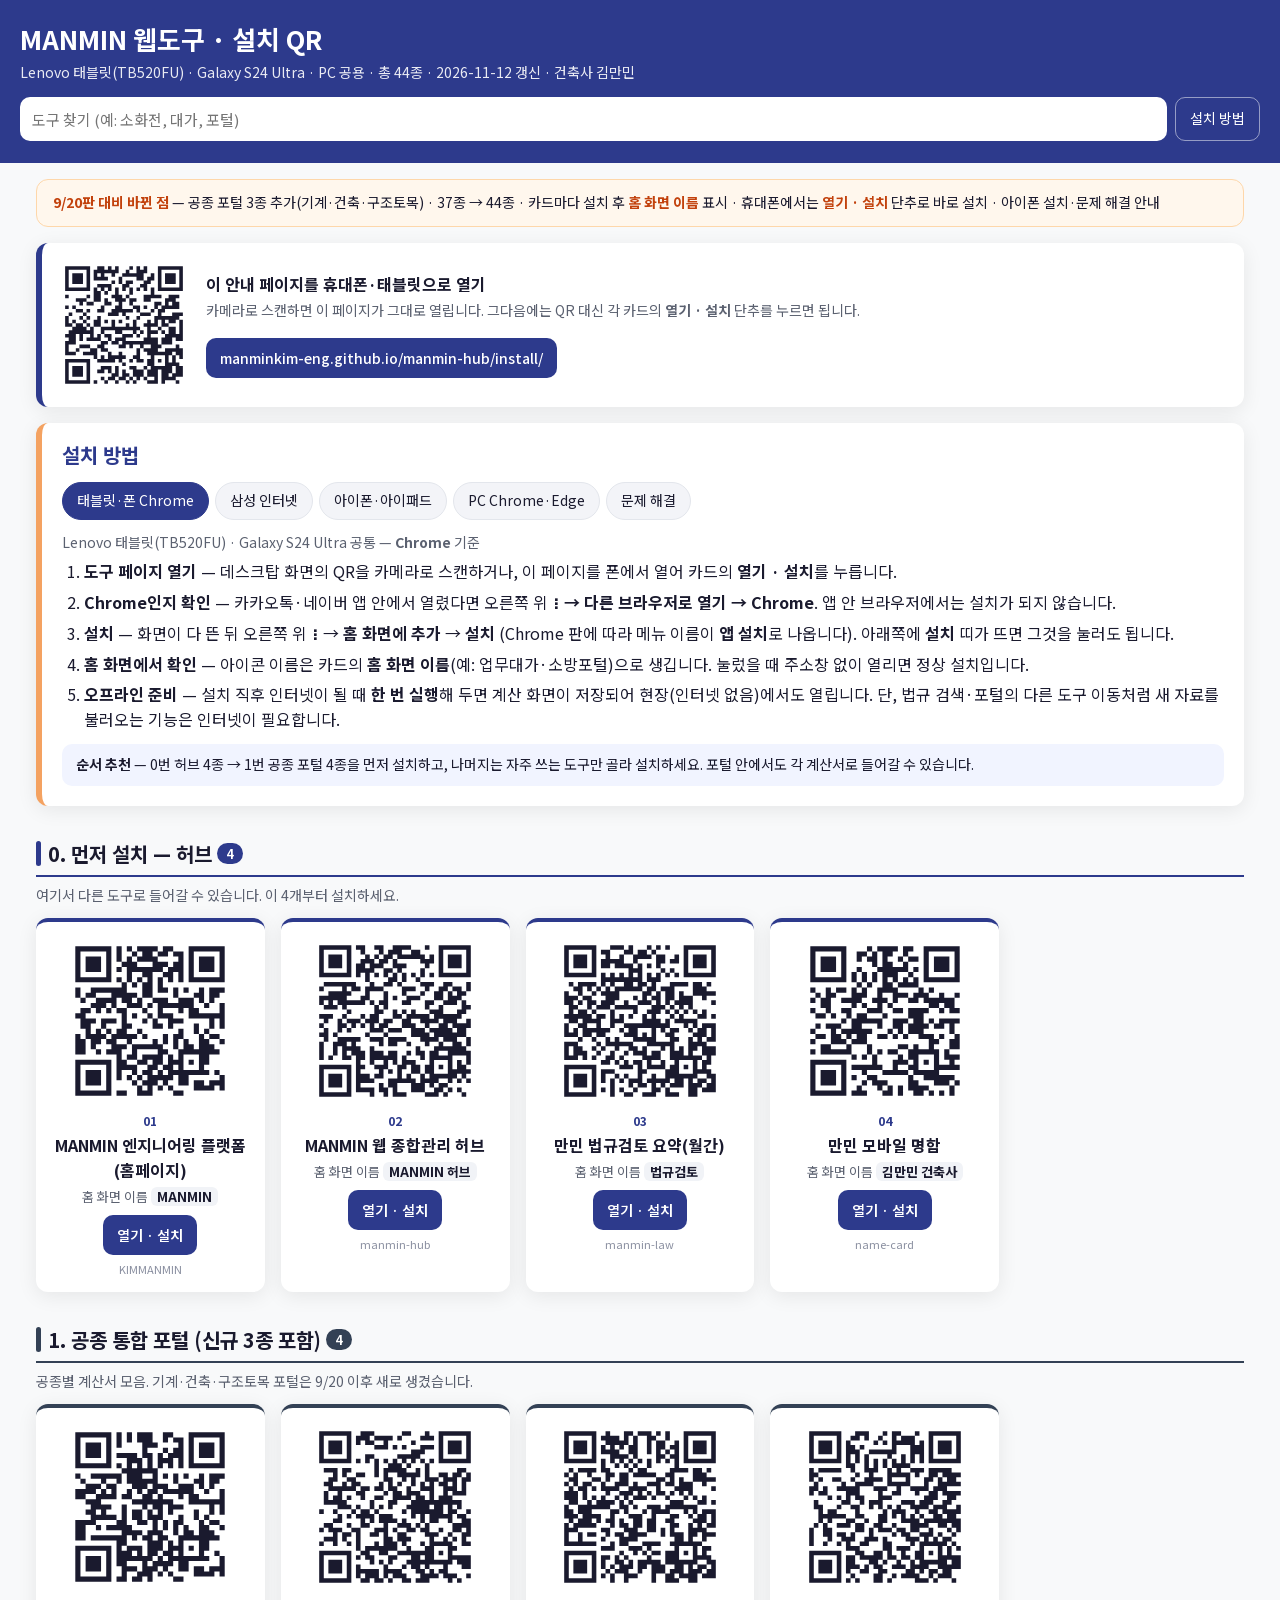
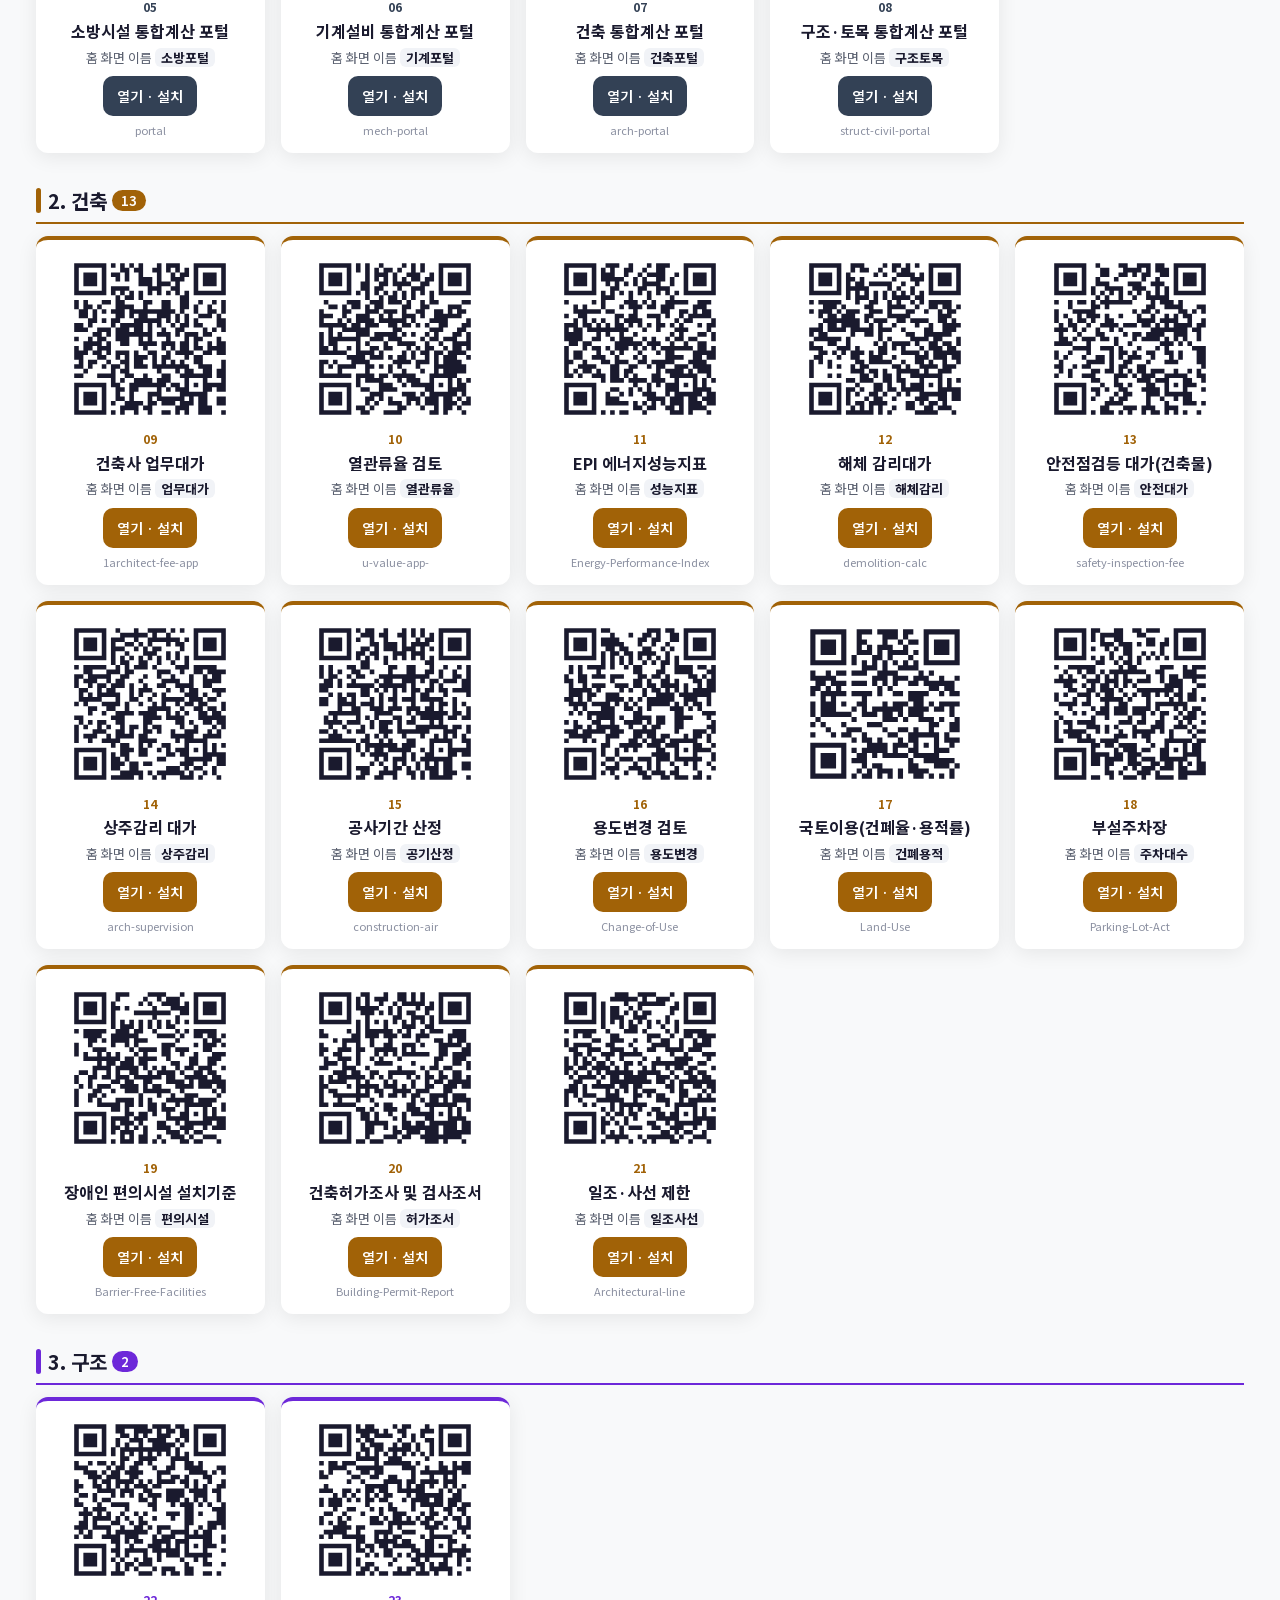
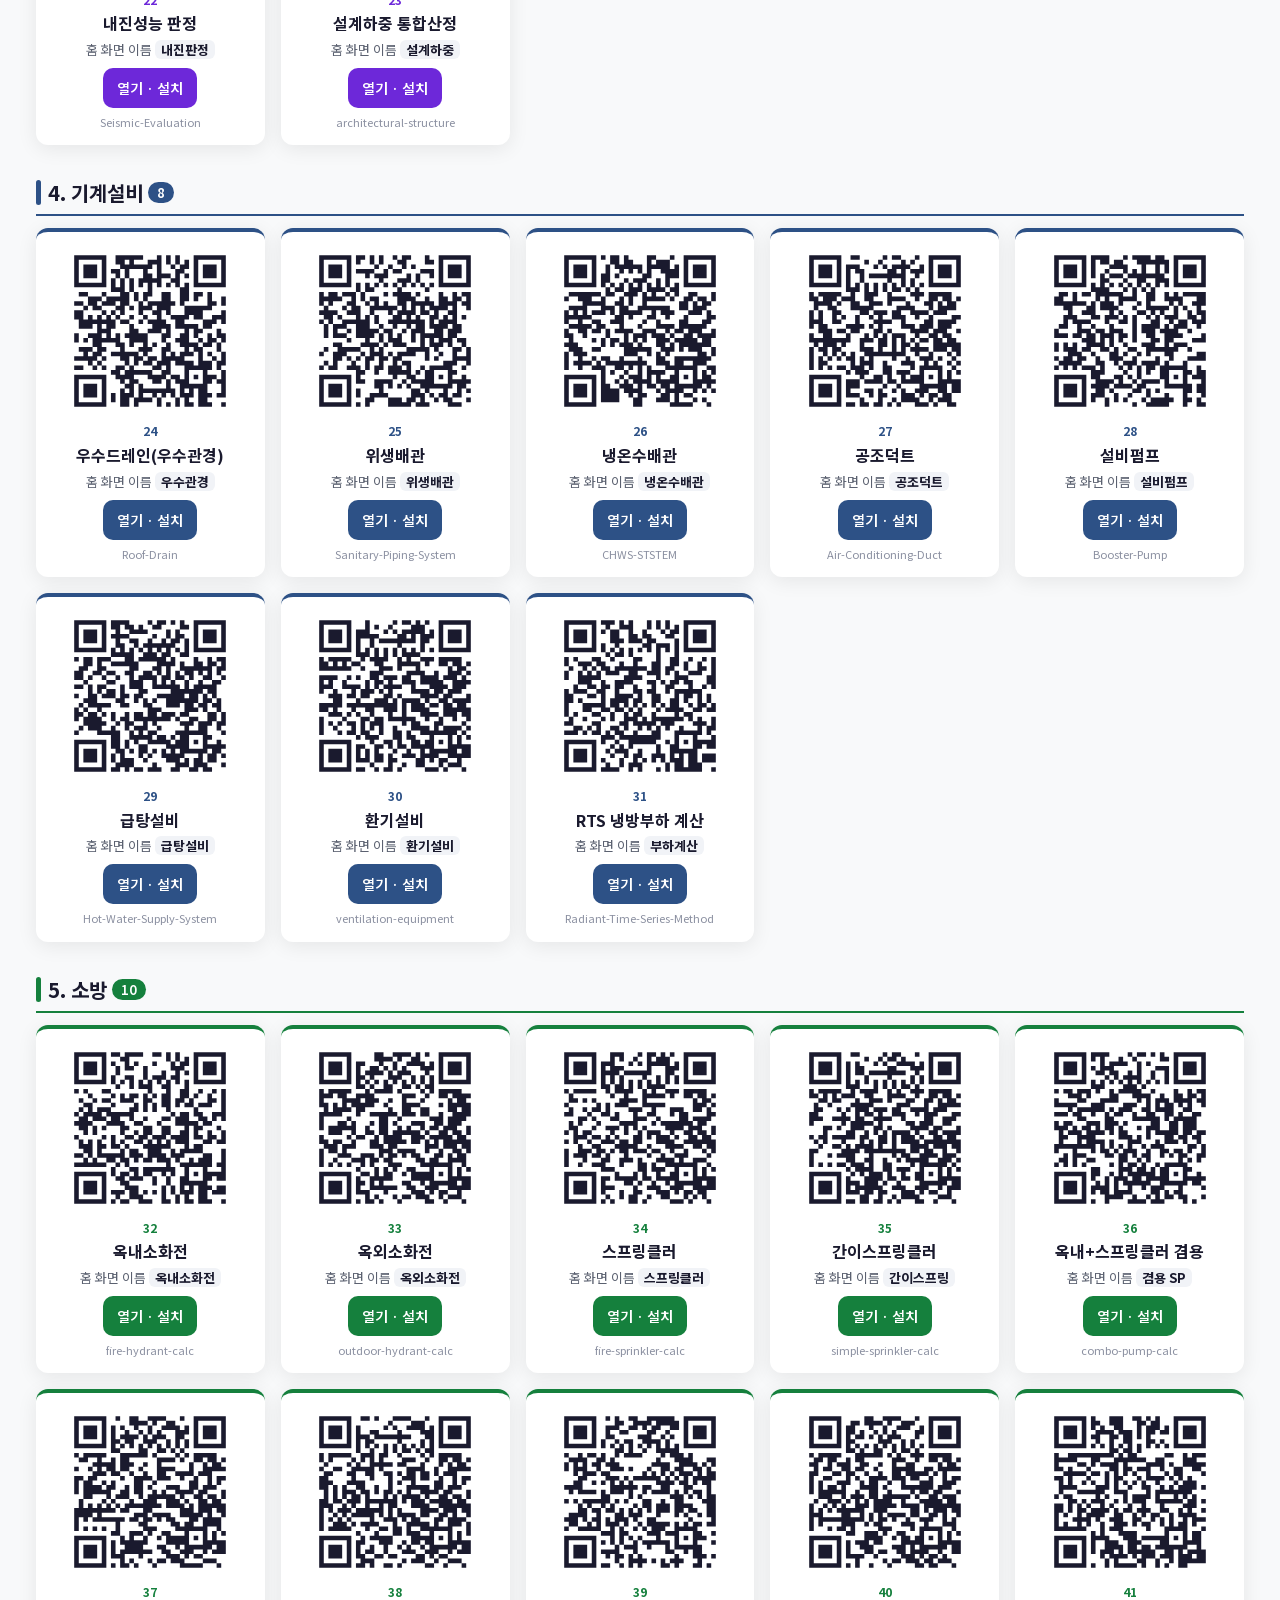
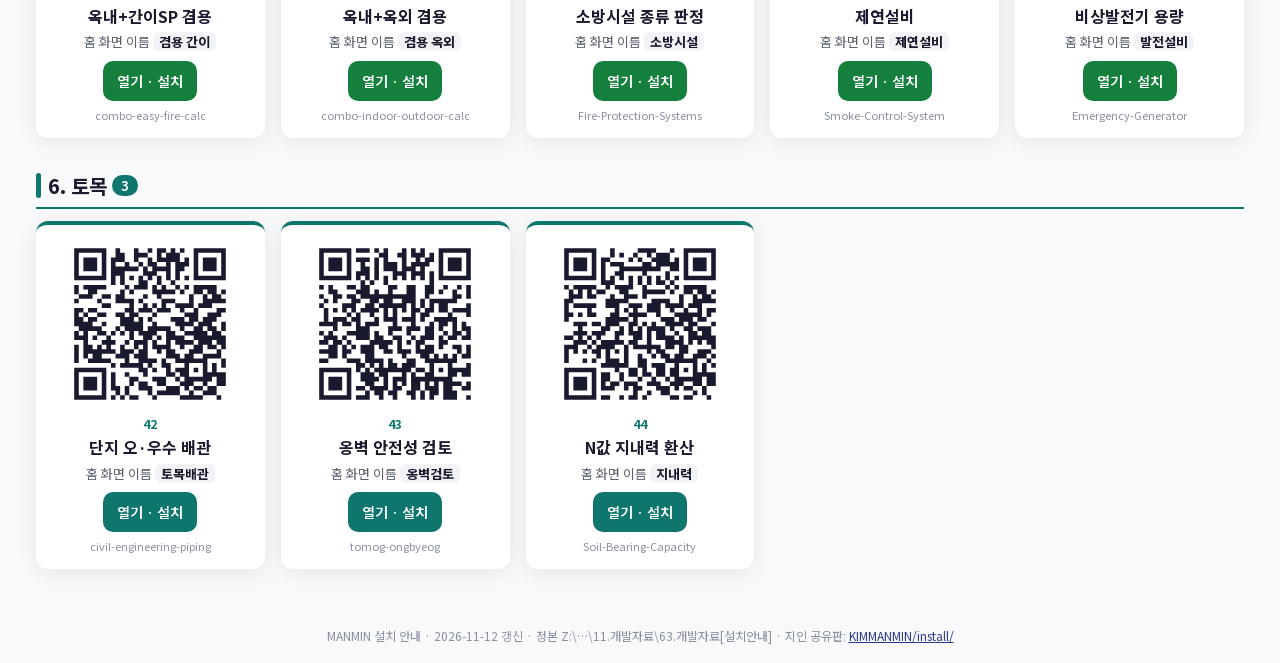
==== commit 23e43eee: "v1.2.97 — 허가조서(44) 행 · 00·26·28·42·46·47 판 · 설치안내 44종 · 변경기록 §25-6-70 Co-Authored-By: Claude Opus 5." ====
--- a/install/index.html
+++ b/install/index.html
@@ -1,6 +1,6 @@
 <!DOCTYPE html><html lang="ko"><head><meta charset="utf-8"><meta name="viewport" content="width=device-width,initial-scale=1">
 <title>MANMIN 설치 QR</title>
-<meta name="description" content="MANMIN 웹도구 43종 태블릿·휴대폰·PC 설치 안내">
+<meta name="description" content="MANMIN 웹도구 44종 태블릿·휴대폰·PC 설치 안내">
 <meta name="theme-color" content="#2D3A8C">
 <style>
 @font-face{font-family:"Noto Sans KR";src:url("../assets/fonts/NotoSansKR-var.woff2") format("woff2");font-weight:100 900;font-display:swap}
@@ -73,11 +73,11 @@
 }
 </style></head><body>
 <header><div class="hin"><h1>MANMIN 웹도구 · 설치 QR</h1>
-<p>Lenovo 태블릿(TB520FU) · Galaxy S24 Ultra · PC 공용 · 총 43종 · 2026-11-09 갱신 · 건축사 김만민</p>
+<p>Lenovo 태블릿(TB520FU) · Galaxy S24 Ultra · PC 공용 · 총 44종 · 2026-11-12 갱신 · 건축사 김만민</p>
 <div class="bar"><input id="q" type="search" placeholder="도구 찾기 (예: 소화전, 대가, 포털)" aria-label="도구 찾기">
 <button id="qrbtn" type="button" aria-pressed="false">QR 보기</button><a href="#guide">설치 방법</a></div></div></header>
 <main>
-<div class="new"><b>9/20판 대비 바뀐 점</b> — 공종 포털 3종 추가(기계·건축·구조토목) · 37종 → 43종 · 카드마다 설치 후 <b>홈 화면 이름</b> 표시 · 휴대폰에서는 <b>열기 · 설치</b> 단추로 바로 설치 · 아이폰 설치·문제 해결 안내</div>
+<div class="new"><b>9/20판 대비 바뀐 점</b> — 공종 포털 3종 추가(기계·건축·구조토목) · 37종 → 44종 · 카드마다 설치 후 <b>홈 화면 이름</b> 표시 · 휴대폰에서는 <b>열기 · 설치</b> 단추로 바로 설치 · 아이폰 설치·문제 해결 안내</div>
 <div class="self"><div class="qr"><svg viewBox="0 0 148 148" class="segno"><g transform="scale(4)"><path fill="#fff" d="M0 0h37v37h-37z"/><path class="qrline" stroke="#1a1a2e" d="M2 2.5h7m2 0h2m1 0h1m1 0h1m3 0h1m1 0h1m1 0h1m3 0h7m-33 1h1m5 0h1m1 0h7m2 0h1m2 0h3m3 0h1m5 0h1m-33 1h1m1 0h3m1 0h1m1 0h1m1 0h1m2 0h1m2 0h6m2 0h1m1 0h1m1 0h3m1 0h1m-33 1h1m1 0h3m1 0h1m1 0h4m3 0h1m4 0h2m1 0h2m1 0h1m1 0h3m1 0h1m-33 1h1m1 0h3m1 0h1m6 0h1m1 0h1m1 0h2m3 0h2m2 0h1m1 0h3m1 0h1m-33 1h1m5 0h1m2 0h4m3 0h2m3 0h2m3 0h1m5 0h1m-33 1h7m1 0h1m1 0h1m1 0h1m1 0h1m1 0h1m1 0h1m1 0h1m1 0h1m1 0h1m1 0h7m-25 1h2m1 0h1m2 0h1m3 0h1m5 0h1m-25 1h1m5 0h1m1 0h2m3 0h3m1 0h1m4 0h5m2 0h3m-29 1h3m2 0h2m1 0h1m2 0h3m1 0h2m2 0h2m4 0h3m-27 1h1m1 0h2m3 0h2m2 0h1m2 0h1m6 0h2m1 0h1m1 0h2m-32 1h1m1 0h1m7 0h1m3 0h2m3 0h2m1 0h1m2 0h1m1 0h5m-29 1h2m1 0h1m2 0h2m2 0h6m1 0h1m3 0h1m1 0h2m-27 1h1m3 0h1m6 0h3m1 0h1m4 0h3m2 0h1m3 0h3m-33 1h1m3 0h1m1 0h1m2 0h1m7 0h1m2 0h1m4 0h7m-32 1h1m1 0h1m2 0h1m2 0h2m1 0h1m1 0h1m1 0h1m3 0h1m3 0h1m1 0h1m1 0h1m1 0h2m1 0h1m-33 1h2m1 0h2m1 0h1m1 0h2m3 0h1m3 0h1m1 0h1m2 0h4m1 0h2m3 0h1m-31 1h4m1 0h1m2 0h11m2 0h1m2 0h1m2 0h2m1 0h1m-32 1h7m2 0h1m3 0h2m3 0h1m1 0h1m1 0h3m1 0h1m1 0h2m1 0h1m-33 1h3m1 0h1m2 0h1m1 0h1m1 0h2m3 0h3m1 0h1m2 0h1m4 0h5m-32 1h2m1 0h1m1 0h4m2 0h1m1 0h3m5 0h4m1 0h3m1 0h2m-33 1h3m7 0h2m1 0h2m1 0h10m1 0h3m-30 1h1m3 0h3m2 0h2m4 0h2m1 0h1m2 0h1m2 0h3m4 0h1m-32 1h1m2 0h1m3 0h2m1 0h2m8 0h1m1 0h4m2 0h5m-33 1h3m2 0h4m3 0h1m2 0h1m4 0h1m2 0h7m1 0h2m-25 1h1m1 0h1m1 0h5m2 0h2m3 0h1m3 0h1m1 0h1m1 0h1m-33 1h7m2 0h5m1 0h1m2 0h1m1 0h2m1 0h2m1 0h1m1 0h1m1 0h1m-31 1h1m5 0h1m9 0h1m6 0h2m3 0h4m-32 1h1m1 0h3m1 0h1m3 0h3m1 0h1m3 0h2m2 0h1m1 0h6m1 0h2m-33 1h1m1 0h3m1 0h1m2 0h2m1 0h1m1 0h1m1 0h1m2 0h3m1 0h3m1 0h3m1 0h2m-33 1h1m1 0h3m1 0h1m6 0h2m1 0h2m1 0h3m1 0h3m1 0h2m1 0h3m-33 1h1m5 0h1m3 0h1m1 0h2m1 0h2m1 0h1m1 0h1m1 0h1m2 0h1m1 0h4m-31 1h7m1 0h1m2 0h1m2 0h1m2 0h1m1 0h1m3 0h3m1 0h1m3 0h1"/></g></svg></div><div>
 <b>이 안내 페이지를 휴대폰·태블릿으로 열기</b>
 <p>카메라로 스캔하면 이 페이지가 그대로 열립니다. 그다음에는 QR 대신 각 카드의 <b>열기 · 설치</b> 단추를 누르면 됩니다.</p>
@@ -131,7 +131,7 @@
   <dt>설치 메뉴가 안 보여요</dt><dd>① 카카오톡·네이버 앱 안 브라우저인지 확인 → Chrome으로 열기 ② 시크릿 탭이면 일반 탭으로 ③ Play 스토어에서 Chrome 업데이트 ④ 화면이 다 뜬 뒤(5초쯤) 다시 ⋮ 메뉴 확인.</dd>
   <dt>아이콘을 누르면 주소창이 있는 창으로 열려요</dt><dd>"앱"이 아니라 "바로가기"로 만들어진 경우입니다. 아이콘을 길게 눌러 제거한 뒤, 홈 화면에 추가 대화상자에서 <b>설치</b>를 골라 다시 만드세요.</dd>
   <dt>고친 내용이 반영 안 되고 옛 화면이 나와요</dt><dd>인터넷이 될 때 앱을 열고 → 완전히 닫았다가(최근 앱에서 밀어 닫기) → 다시 엽니다. 저장된 화면이 새것으로 바뀌는 데 한 번 더 걸릴 수 있습니다.</dd>
-  <dt>사이트 데이터 삭제는 조심</dt><dd>43개 도구가 모두 같은 주소(manminkim-eng.github.io)를 써서, Chrome 설정에서 이 사이트의 저장 데이터를 지우면 <b>모든 도구의 입력값·오프라인 저장이 함께 지워집니다.</b> 위 방법으로 안 될 때만 쓰세요.</dd>
+  <dt>사이트 데이터 삭제는 조심</dt><dd>44개 도구가 모두 같은 주소(manminkim-eng.github.io)를 써서, Chrome 설정에서 이 사이트의 저장 데이터를 지우면 <b>모든 도구의 입력값·오프라인 저장이 함께 지워집니다.</b> 위 방법으로 안 될 때만 쓰세요.</dd>
   <dt>QR이 잘 안 읽혀요</dt><dd>모니터 밝기를 올리고 20~30cm 거리에서 QR 하나만 화면에 들어오게 찍습니다. 기본 카메라에서 안 되면 Google 렌즈(Chrome 주소창의 카메라 아이콘)를 쓰세요.</dd>
   <dt>폰에서 QR은 어떻게 쓰나요</dt><dd>폰 화면의 QR은 폰이 직접 찍을 수 없습니다. 폰에서는 <b>열기 · 설치</b> 단추를 쓰고, 위쪽 <b>QR 보기</b>를 켜면 폰 화면을 태블릿에 보여 주어 태블릿으로 스캔할 수도 있습니다.</dd>
   <dt>필요한 권한</dt><dd>설치에 따로 허용할 권한은 없습니다(카메라는 QR 스캔에만). 런처가 "홈 화면에 추가 허용"을 물으면 허용하세요. 계산서 PDF 저장은 앱 안 인쇄 단추 → <b>PDF로 저장</b>.</dd>
@@ -139,10 +139,10 @@
  </dl>
 </div>
 </section>
-<section class="grp" style="--c:#2D3A8C"><h2>0. 먼저 설치 — 허브 <span class="cnt">4</span></h2><p class="gdesc">여기서 다른 도구로 들어갈 수 있습니다. 이 4개부터 설치하세요.</p><div class="grid"><article class="card" style="--c:#2D3A8C" data-q="manmin 엔지니어링 플랫폼(홈페이지) manmin kimmanmin"><div class="qr"><svg viewBox="0 0 132 132" class="segno"><g transform="scale(4)"><path fill="#fff" d="M0 0h33v33h-33z"/><path class="qrline" stroke="#1a1a2e" d="M2 2.5h7m1 0h1m1 0h1m1 0h4m1 0h2m3 0h7m-29 1h1m5 0h1m1 0h1m2 0h1m1 0h2m1 0h2m1 0h2m1 0h1m5 0h1m-29 1h1m1 0h3m1 0h1m1 0h1m1 0h1m1 0h4m4 0h1m1 0h1m1 0h3m1 0h1m-29 1h1m1 0h3m1 0h1m2 0h3m3 0h3m1 0h2m1 0h1m1 0h3m1 0h1m-29 1h1m1 0h3m1 0h1m1 0h1m1 0h7m1 0h3m1 0h1m1 0h3m1 0h1m-29 1h1m5 0h1m3 0h1m2 0h2m2 0h2m1 0h1m1 0h1m5 0h1m-29 1h7m1 0h1m1 0h1m1 0h1m1 0h1m1 0h1m1 0h1m1 0h1m1 0h7m-20 1h1m1 0h1m1 0h2m1 0h1m-17 1h1m2 0h7m3 0h2m1 0h2m1 0h1m1 0h1m2 0h1m1 0h3m-29 1h1m1 0h2m3 0h5m1 0h2m4 0h1m3 0h2m1 0h2m-27 1h1m2 0h4m1 0h2m1 0h1m2 0h3m2 0h3m1 0h1m1 0h1m-24 1h3m1 0h1m2 0h3m1 0h1m1 0h7m2 0h1m2 0h1m-28 1h2m1 0h1m1 0h1m1 0h2m3 0h1m2 0h1m3 0h1m1 0h2m4 0h1m-29 1h2m7 0h1m1 0h1m2 0h1m1 0h3m3 0h7m-28 1h3m1 0h3m1 0h1m3 0h1m1 0h1m2 0h3m5 0h1m1 0h1m-28 1h2m2 0h1m3 0h2m4 0h2m1 0h1m4 0h1m2 0h1m1 0h1m-27 1h1m1 0h1m1 0h1m1 0h2m2 0h1m7 0h1m2 0h1m1 0h1m-26 1h1m1 0h4m1 0h5m1 0h1m3 0h1m1 0h2m3 0h1m1 0h2m-28 1h2m1 0h2m1 0h2m2 0h1m4 0h1m1 0h1m1 0h1m1 0h1m2 0h2m2 0h1m-29 1h2m1 0h1m3 0h3m1 0h6m2 0h1m1 0h2m1 0h3m-27 1h2m2 0h1m1 0h3m2 0h1m4 0h2m2 0h8m-20 1h1m1 0h2m1 0h4m1 0h1m1 0h1m3 0h2m-26 1h7m1 0h2m2 0h2m1 0h2m1 0h3m1 0h1m1 0h2m-26 1h1m5 0h1m1 0h4m2 0h2m1 0h2m1 0h1m3 0h1m-25 1h1m1 0h3m1 0h1m1 0h1m2 0h1m1 0h2m1 0h1m1 0h8m1 0h1m-28 1h1m1 0h3m1 0h1m1 0h1m1 0h1m1 0h1m1 0h5m1 0h2m6 0h1m-29 1h1m1 0h3m1 0h1m4 0h1m1 0h3m1 0h1m2 0h2m1 0h2m1 0h3m-29 1h1m5 0h1m5 0h1m1 0h1m1 0h1m1 0h1m4 0h4m1 0h1m-29 1h7m1 0h2m2 0h3m4 0h2"/></g></svg></div><div class="info"><div class="no">01</div><div class="nm">MANMIN 엔지니어링 플랫폼(홈페이지)</div><div class="sn" title="설치 후 홈 화면 아이콘 이름">홈 화면 이름 <b>MANMIN</b></div><a class="open" href="https://manminkim-eng.github.io/KIMMANMIN/" target="_blank" rel="noopener">열기 · 설치</a><div class="url">KIMMANMIN</div></div></article><article class="card" style="--c:#2D3A8C" data-q="manmin 웹 종합관리 허브 manmin 허브 manmin-hub"><div class="qr"><svg viewBox="0 0 148 148" class="segno"><g transform="scale(4)"><path fill="#fff" d="M0 0h37v37h-37z"/><path class="qrline" stroke="#1a1a2e" d="M2 2.5h7m1 0h2m2 0h2m2 0h4m3 0h1m2 0h7m-33 1h1m5 0h1m2 0h1m3 0h1m1 0h3m2 0h2m4 0h1m5 0h1m-33 1h1m1 0h3m1 0h1m3 0h1m1 0h1m1 0h2m1 0h6m1 0h1m1 0h1m1 0h3m1 0h1m-33 1h1m1 0h3m1 0h1m2 0h3m1 0h2m1 0h1m5 0h3m1 0h1m1 0h3m1 0h1m-33 1h1m1 0h3m1 0h1m1 0h2m1 0h3m2 0h3m4 0h1m2 0h1m1 0h3m1 0h1m-33 1h1m5 0h1m1 0h4m2 0h2m1 0h1m4 0h1m3 0h1m5 0h1m-33 1h7m1 0h1m1 0h1m1 0h1m1 0h1m1 0h1m1 0h1m1 0h1m1 0h1m1 0h1m1 0h7m-23 1h1m4 0h2m1 0h1m2 0h1m-21 1h7m3 0h1m2 0h2m1 0h1m4 0h3m2 0h2m3 0h1m-33 1h1m4 0h1m1 0h2m1 0h4m4 0h3m2 0h1m2 0h2m1 0h2m1 0h1m-31 1h5m3 0h1m3 0h1m3 0h1m3 0h1m2 0h2m1 0h1m1 0h2m-32 1h6m3 0h2m3 0h1m1 0h1m2 0h3m3 0h2m1 0h3m-31 1h1m1 0h1m1 0h6m1 0h1m1 0h2m3 0h2m3 0h2m2 0h3m1 0h1m-31 1h3m1 0h1m6 0h1m1 0h1m8 0h1m2 0h1m4 0h2m-27 1h1m5 0h2m2 0h1m1 0h1m1 0h1m3 0h3m3 0h2m-32 1h3m2 0h1m3 0h1m1 0h2m3 0h2m1 0h5m1 0h6m-30 1h1m2 0h1m1 0h3m1 0h3m1 0h2m2 0h2m2 0h4m1 0h3m2 0h1m-33 1h1m3 0h2m1 0h1m1 0h1m1 0h1m1 0h2m3 0h3m2 0h1m2 0h2m1 0h4m-32 1h1m2 0h1m1 0h1m4 0h3m1 0h3m2 0h3m1 0h5m1 0h2m-32 1h2m1 0h1m6 0h1m3 0h1m5 0h4m1 0h7m-31 1h1m2 0h5m2 0h3m1 0h4m3 0h4m1 0h3m2 0h1m-33 1h1m2 0h3m1 0h1m5 0h1m1 0h2m2 0h1m3 0h1m2 0h1m2 0h2m1 0h1m-33 1h1m2 0h1m1 0h4m2 0h1m9 0h1m3 0h7m-32 1h1m2 0h1m1 0h1m1 0h3m1 0h3m1 0h2m2 0h1m1 0h2m1 0h2m2 0h5m-33 1h1m1 0h1m2 0h2m1 0h2m1 0h6m1 0h1m3 0h1m1 0h5m3 0h1m-25 1h1m2 0h1m2 0h1m1 0h1m1 0h3m3 0h1m3 0h1m1 0h1m1 0h1m-33 1h7m1 0h2m2 0h3m2 0h2m1 0h2m1 0h2m1 0h1m1 0h1m1 0h2m-32 1h1m5 0h1m1 0h1m4 0h1m1 0h1m1 0h1m2 0h2m1 0h2m3 0h5m-33 1h1m1 0h3m1 0h1m1 0h3m1 0h2m3 0h1m1 0h1m2 0h1m1 0h6m1 0h1m-32 1h1m1 0h3m1 0h1m1 0h4m3 0h6m1 0h4m2 0h1m1 0h1m1 0h1m-33 1h1m1 0h3m1 0h1m1 0h1m4 0h1m1 0h2m3 0h3m1 0h1m1 0h2m-28 1h1m5 0h1m1 0h4m1 0h2m1 0h1m3 0h3m2 0h2m1 0h1m1 0h1m-31 1h7m4 0h1m2 0h1m1 0h3m4 0h3m1 0h1m3 0h1"/></g></svg></div><div class="info"><div class="no">02</div><div class="nm">MANMIN 웹 종합관리 허브</div><div class="sn" title="설치 후 홈 화면 아이콘 이름">홈 화면 이름 <b>MANMIN 허브</b></div><a class="open" href="https://manminkim-eng.github.io/manmin-hub/" target="_blank" rel="noopener">열기 · 설치</a><div class="url">manmin-hub</div></div></article><article class="card" style="--c:#2D3A8C" data-q="만민 법규검토 요약(월간) 법규검토 manmin-law"><div class="qr"><svg viewBox="0 0 148 148" class="segno"><g transform="scale(4)"><path fill="#fff" d="M0 0h37v37h-37z"/><path class="qrline" stroke="#1a1a2e" d="M2 2.5h7m3 0h3m1 0h1m3 0h1m1 0h1m1 0h1m3 0h7m-33 1h1m5 0h1m1 0h2m3 0h2m1 0h2m1 0h1m6 0h1m5 0h1m-33 1h1m1 0h3m1 0h1m2 0h1m2 0h1m2 0h4m1 0h2m2 0h1m1 0h1m1 0h3m1 0h1m-33 1h1m1 0h3m1 0h1m1 0h5m2 0h1m4 0h2m1 0h2m1 0h1m1 0h3m1 0h1m-33 1h1m1 0h3m1 0h1m1 0h2m1 0h4m1 0h1m1 0h1m1 0h1m5 0h1m1 0h3m1 0h1m-33 1h1m5 0h1m7 0h3m4 0h1m1 0h1m2 0h1m5 0h1m-33 1h7m1 0h1m1 0h1m1 0h1m1 0h1m1 0h1m1 0h1m1 0h1m1 0h1m1 0h1m1 0h7m-25 1h9m1 0h3m-20 1h1m1 0h4m1 0h1m1 0h1m2 0h2m1 0h2m1 0h1m3 0h4m1 0h2m1 0h1m-30 1h2m1 0h1m1 0h1m1 0h1m1 0h6m1 0h2m1 0h3m4 0h3m-31 1h1m2 0h1m2 0h1m1 0h4m5 0h2m1 0h1m1 0h2m1 0h1m2 0h5m-33 1h3m1 0h2m3 0h3m3 0h1m1 0h1m1 0h2m1 0h2m1 0h3m2 0h1m-31 1h2m1 0h1m1 0h2m1 0h3m2 0h1m2 0h3m1 0h1m1 0h1m1 0h4m4 0h1m-32 1h2m2 0h1m1 0h3m1 0h5m3 0h3m1 0h1m1 0h1m1 0h1m-27 1h1m1 0h2m1 0h1m3 0h1m4 0h1m2 0h3m1 0h1m1 0h1m1 0h1m1 0h1m1 0h1m-31 1h6m1 0h2m1 0h1m1 0h1m1 0h1m2 0h1m1 0h1m3 0h1m1 0h1m3 0h2m1 0h1m-32 1h2m1 0h4m2 0h3m4 0h4m1 0h1m1 0h5m-29 1h1m2 0h2m2 0h1m2 0h1m2 0h10m3 0h1m1 0h1m1 0h3m-33 1h1m1 0h1m1 0h6m2 0h1m1 0h2m3 0h1m1 0h1m1 0h2m2 0h1m1 0h2m1 0h1m-33 1h3m1 0h2m1 0h2m4 0h3m1 0h1m1 0h1m2 0h2m4 0h3m1 0h1m-30 1h1m2 0h1m2 0h1m1 0h1m3 0h5m3 0h2m2 0h1m1 0h1m1 0h2m-33 1h3m4 0h1m1 0h6m3 0h6m3 0h4m-31 1h1m1 0h2m2 0h1m1 0h1m2 0h1m2 0h2m1 0h1m3 0h1m1 0h1m1 0h1m1 0h2m1 0h3m-33 1h1m1 0h3m2 0h1m2 0h1m2 0h1m1 0h3m1 0h2m2 0h3m1 0h1m2 0h3m-33 1h3m1 0h1m1 0h1m2 0h2m1 0h1m4 0h4m2 0h7m1 0h1m-24 1h2m1 0h1m1 0h1m1 0h2m1 0h1m2 0h1m2 0h1m3 0h1m1 0h2m-32 1h7m5 0h3m1 0h1m1 0h4m1 0h2m1 0h1m1 0h1m1 0h1m-31 1h1m5 0h1m1 0h3m5 0h2m4 0h3m3 0h4m-32 1h1m1 0h3m1 0h1m1 0h1m2 0h1m1 0h1m2 0h1m2 0h1m2 0h7m2 0h2m-33 1h1m1 0h3m1 0h1m1 0h1m1 0h1m1 0h1m1 0h3m1 0h5m1 0h2m1 0h1m1 0h2m1 0h1m-33 1h1m1 0h3m1 0h1m3 0h1m3 0h1m1 0h2m1 0h1m1 0h1m1 0h3m1 0h3m1 0h2m-33 1h1m5 0h1m1 0h1m1 0h1m1 0h1m2 0h1m3 0h2m1 0h1m4 0h2m1 0h3m-33 1h7m3 0h1m2 0h2m2 0h3m2 0h3m2 0h2"/></g></svg></div><div class="info"><div class="no">03</div><div class="nm">만민 법규검토 요약(월간)</div><div class="sn" title="설치 후 홈 화면 아이콘 이름">홈 화면 이름 <b>법규검토</b></div><a class="open" href="https://manminkim-eng.github.io/manmin-law/" target="_blank" rel="noopener">열기 · 설치</a><div class="url">manmin-law</div></div></article><article class="card" style="--c:#2D3A8C" data-q="만민 모바일 명함 김만민 건축사 name-card"><div class="qr"><svg viewBox="0 0 132 132" class="segno"><g transform="scale(4)"><path fill="#fff" d="M0 0h33v33h-33z"/><path class="qrline" stroke="#1a1a2e" d="M2 2.5h7m4 0h1m1 0h4m1 0h2m2 0h7m-29 1h1m5 0h1m2 0h2m1 0h1m1 0h2m2 0h1m3 0h1m5 0h1m-29 1h1m1 0h3m1 0h1m2 0h1m1 0h2m1 0h1m2 0h1m1 0h2m1 0h1m1 0h3m1 0h1m-29 1h1m1 0h3m1 0h1m5 0h1m1 0h2m2 0h1m3 0h1m1 0h3m1 0h1m-29 1h1m1 0h3m1 0h1m2 0h1m3 0h6m1 0h1m1 0h1m1 0h3m1 0h1m-29 1h1m5 0h1m1 0h1m1 0h1m1 0h1m1 0h3m2 0h1m2 0h1m5 0h1m-29 1h7m1 0h1m1 0h1m1 0h1m1 0h1m1 0h1m1 0h1m1 0h1m1 0h7m-20 1h1m1 0h1m2 0h2m1 0h4m-21 1h1m2 0h1m1 0h2m1 0h1m1 0h1m2 0h4m4 0h1m1 0h1m-23 1h1m1 0h2m3 0h3m2 0h1m2 0h3m1 0h3m2 0h1m2 0h1m-29 1h1m1 0h2m2 0h4m2 0h3m1 0h1m2 0h2m1 0h6m-26 1h2m4 0h1m1 0h1m2 0h1m1 0h1m7 0h2m1 0h2m-28 1h1m2 0h1m2 0h2m3 0h3m2 0h2m1 0h4m2 0h1m1 0h2m-28 1h2m1 0h1m2 0h1m1 0h2m3 0h1m4 0h3m-16 1h1m1 0h6m2 0h3m1 0h2m1 0h1m1 0h4m-28 1h1m1 0h3m2 0h2m3 0h1m2 0h2m1 0h4m1 0h2m1 0h1m-28 1h1m3 0h1m1 0h6m3 0h1m1 0h1m1 0h3m5 0h1m-27 1h2m1 0h2m1 0h1m1 0h2m2 0h2m1 0h1m1 0h1m2 0h3m1 0h1m2 0h1m-29 1h1m3 0h3m1 0h3m12 0h2m2 0h2m-27 1h2m3 0h1m3 0h1m5 0h2m1 0h1m2 0h1m3 0h2m-29 1h1m1 0h6m3 0h1m1 0h1m1 0h2m2 0h6m1 0h1m-19 1h1m1 0h1m1 0h1m4 0h1m1 0h2m3 0h1m1 0h3m-29 1h7m5 0h1m3 0h3m1 0h1m1 0h1m1 0h1m2 0h1m-28 1h1m5 0h1m1 0h6m2 0h1m2 0h2m3 0h5m-29 1h1m1 0h3m1 0h1m3 0h1m3 0h5m1 0h5m-25 1h1m1 0h3m1 0h1m1 0h1m2 0h2m6 0h1m2 0h6m-28 1h1m1 0h3m1 0h1m3 0h1m1 0h3m4 0h2m3 0h3m1 0h1m-29 1h1m5 0h1m2 0h1m3 0h1m1 0h1m1 0h1m1 0h4m4 0h1m-28 1h7m1 0h3m3 0h2m1 0h1m2 0h2m1 0h1m1 0h1m1 0h1"/></g></svg></div><div class="info"><div class="no">04</div><div class="nm">만민 모바일 명함</div><div class="sn" title="설치 후 홈 화면 아이콘 이름">홈 화면 이름 <b>김만민 건축사</b></div><a class="open" href="https://manminkim-eng.github.io/name-card/" target="_blank" rel="noopener">열기 · 설치</a><div class="url">name-card</div></div></article></div></section><section class="grp" style="--c:#334155"><h2>1. 공종 통합 포털 (신규 3종 포함) <span class="cnt">4</span></h2><p class="gdesc">공종별 계산서 모음. 기계·건축·구조토목 포털은 9/20 이후 새로 생겼습니다.</p><div class="grid"><article class="card" style="--c:#334155" data-q="소방시설 통합계산 포털 소방포털 portal"><div class="qr"><svg viewBox="0 0 132 132" class="segno"><g transform="scale(4)"><path fill="#fff" d="M0 0h33v33h-33z"/><path class="qrline" stroke="#1a1a2e" d="M2 2.5h7m1 0h1m1 0h1m1 0h3m2 0h2m3 0h7m-29 1h1m5 0h1m1 0h1m1 0h1m1 0h3m2 0h1m1 0h2m1 0h1m5 0h1m-29 1h1m1 0h3m1 0h1m1 0h1m4 0h3m4 0h1m1 0h1m1 0h3m1 0h1m-29 1h1m1 0h3m1 0h1m6 0h1m3 0h1m1 0h2m1 0h1m1 0h3m1 0h1m-29 1h1m1 0h3m1 0h1m1 0h4m1 0h2m1 0h1m1 0h3m1 0h1m1 0h3m1 0h1m-29 1h1m5 0h1m3 0h3m1 0h1m1 0h3m1 0h1m1 0h1m5 0h1m-29 1h7m1 0h1m1 0h1m1 0h1m1 0h1m1 0h1m1 0h1m1 0h1m1 0h7m-20 1h7m-16 1h1m2 0h6m1 0h3m2 0h1m1 0h1m1 0h1m1 0h1m2 0h1m1 0h3m-28 1h1m3 0h1m2 0h1m1 0h6m3 0h1m3 0h2m1 0h2m-26 1h3m1 0h2m3 0h3m1 0h3m2 0h3m1 0h1m1 0h1m-27 1h4m1 0h1m1 0h1m2 0h1m1 0h1m1 0h2m1 0h6m2 0h1m2 0h1m-29 1h2m2 0h4m1 0h2m2 0h2m1 0h1m3 0h1m1 0h2m4 0h1m-27 1h3m6 0h8m3 0h7m-26 1h4m2 0h1m3 0h1m1 0h2m1 0h3m5 0h1m1 0h1m-27 1h2m1 0h1m3 0h1m1 0h2m1 0h1m1 0h1m1 0h1m4 0h1m2 0h1m1 0h1m-26 1h5m1 0h1m1 0h2m1 0h3m3 0h1m2 0h1m1 0h1m-26 1h4m4 0h2m2 0h2m1 0h1m1 0h1m1 0h2m3 0h1m1 0h2m-28 1h2m2 0h1m1 0h5m4 0h1m1 0h1m1 0h1m1 0h1m2 0h2m2 0h1m-29 1h2m7 0h4m1 0h3m2 0h1m1 0h2m1 0h3m-27 1h2m1 0h7m1 0h1m1 0h2m1 0h2m2 0h8m-20 1h2m4 0h3m1 0h1m1 0h1m3 0h2m-26 1h7m1 0h1m1 0h3m1 0h3m1 0h3m1 0h1m1 0h2m-26 1h1m5 0h1m1 0h3m1 0h1m1 0h2m1 0h2m1 0h1m3 0h1m2 0h1m-28 1h1m1 0h3m1 0h1m1 0h7m1 0h1m1 0h8m2 0h1m-29 1h1m1 0h3m1 0h1m1 0h2m3 0h1m1 0h4m1 0h2m6 0h1m-29 1h1m1 0h3m1 0h1m2 0h3m1 0h3m1 0h1m2 0h2m1 0h2m1 0h3m-29 1h1m5 0h1m2 0h1m2 0h3m1 0h1m1 0h1m4 0h4m1 0h1m-29 1h7m1 0h2m1 0h2m1 0h1m4 0h2"/></g></svg></div><div class="info"><div class="no">05</div><div class="nm">소방시설 통합계산 포털</div><div class="sn" title="설치 후 홈 화면 아이콘 이름">홈 화면 이름 <b>소방포털</b></div><a class="open" href="https://manminkim-eng.github.io/portal/" target="_blank" rel="noopener">열기 · 설치</a><div class="url">portal</div></div></article><article class="card" style="--c:#334155" data-q="기계설비 통합계산 포털 기계포털 mech-portal"><div class="qr"><svg viewBox="0 0 148 148" class="segno"><g transform="scale(4)"><path fill="#fff" d="M0 0h37v37h-37z"/><path class="qrline" stroke="#1a1a2e" d="M2 2.5h7m2 0h3m6 0h2m3 0h1m2 0h7m-33 1h1m5 0h1m1 0h3m1 0h4m1 0h1m4 0h3m1 0h1m5 0h1m-33 1h1m1 0h3m1 0h1m1 0h1m1 0h2m2 0h1m5 0h1m5 0h1m1 0h3m1 0h1m-33 1h1m1 0h3m1 0h1m5 0h3m1 0h1m1 0h1m3 0h3m1 0h1m1 0h3m1 0h1m-33 1h1m1 0h3m1 0h1m13 0h3m3 0h1m1 0h3m1 0h1m-33 1h1m5 0h1m3 0h2m5 0h5m4 0h1m5 0h1m-33 1h7m1 0h1m1 0h1m1 0h1m1 0h1m1 0h1m1 0h1m1 0h1m1 0h1m1 0h1m1 0h7m-21 1h1m2 0h3m1 0h1m3 0h1m-23 1h3m1 0h2m5 0h1m1 0h5m2 0h1m1 0h1m6 0h2m-29 1h1m1 0h1m2 0h2m2 0h1m1 0h1m2 0h5m1 0h1m2 0h2m1 0h2m1 0h1m-31 1h2m2 0h2m6 0h2m2 0h1m1 0h1m2 0h3m1 0h3m1 0h2m-32 1h2m2 0h1m1 0h2m4 0h1m1 0h1m1 0h1m2 0h1m1 0h1m1 0h1m1 0h2m1 0h1m1 0h1m-30 1h6m1 0h2m1 0h2m1 0h2m2 0h1m2 0h3m2 0h3m1 0h1m-31 1h1m2 0h1m3 0h2m4 0h1m1 0h2m1 0h3m2 0h1m2 0h1m1 0h3m-31 1h1m1 0h2m1 0h1m2 0h1m2 0h2m2 0h4m1 0h2m1 0h1m1 0h3m-28 1h5m5 0h1m3 0h2m3 0h11m-27 1h3m1 0h1m2 0h1m1 0h1m1 0h1m3 0h5m1 0h2m1 0h1m1 0h1m-31 1h1m2 0h1m3 0h1m1 0h2m1 0h1m5 0h1m1 0h7m1 0h2m2 0h1m-29 1h1m1 0h1m1 0h4m1 0h3m4 0h1m1 0h1m1 0h5m1 0h2m-29 1h2m4 0h1m1 0h1m1 0h4m1 0h1m3 0h1m1 0h2m2 0h1m2 0h2m-32 1h2m3 0h1m2 0h2m3 0h1m2 0h3m1 0h1m1 0h1m5 0h4m-33 1h1m1 0h3m2 0h2m3 0h3m1 0h1m2 0h2m1 0h2m2 0h1m2 0h2m1 0h1m-30 1h1m1 0h2m1 0h1m2 0h2m1 0h1m2 0h2m4 0h3m2 0h1m2 0h2m-32 1h3m1 0h1m2 0h1m5 0h2m1 0h3m4 0h1m2 0h1m1 0h1m1 0h1m-32 1h1m2 0h1m2 0h1m1 0h1m3 0h1m1 0h3m1 0h1m3 0h1m1 0h5m2 0h2m-25 1h1m1 0h7m2 0h1m3 0h2m3 0h2m-30 1h7m2 0h2m2 0h2m2 0h8m1 0h1m1 0h1m-29 1h1m5 0h1m1 0h1m1 0h2m3 0h2m3 0h2m1 0h2m3 0h5m-33 1h1m1 0h3m1 0h1m4 0h1m1 0h1m1 0h1m3 0h10m1 0h3m-33 1h1m1 0h3m1 0h1m1 0h1m5 0h1m3 0h1m1 0h2m1 0h1m3 0h1m3 0h2m-33 1h1m1 0h3m1 0h1m1 0h5m1 0h4m3 0h2m1 0h1m1 0h2m-28 1h1m5 0h1m1 0h1m1 0h3m1 0h1m1 0h3m3 0h4m1 0h3m2 0h1m-33 1h7m2 0h2m1 0h2m1 0h1m2 0h2m1 0h3m4 0h1m1 0h1"/></g></svg></div><div class="info"><div class="no">06</div><div class="nm">기계설비 통합계산 포털</div><div class="sn" title="설치 후 홈 화면 아이콘 이름">홈 화면 이름 <b>기계포털</b></div><a class="open" href="https://manminkim-eng.github.io/mech-portal/" target="_blank" rel="noopener">열기 · 설치</a><div class="url">mech-portal</div></div></article><article class="card" style="--c:#334155" data-q="건축 통합계산 포털 건축포털 arch-portal"><div class="qr"><svg viewBox="0 0 148 148" class="segno"><g transform="scale(4)"><path fill="#fff" d="M0 0h37v37h-37z"/><path class="qrline" stroke="#1a1a2e" d="M2 2.5h7m2 0h1m3 0h2m1 0h3m1 0h1m1 0h1m3 0h7m-33 1h1m5 0h1m1 0h4m1 0h1m1 0h1m2 0h2m2 0h1m3 0h1m5 0h1m-33 1h1m1 0h3m1 0h1m2 0h5m1 0h1m2 0h1m1 0h2m2 0h1m1 0h1m1 0h3m1 0h1m-33 1h1m1 0h3m1 0h1m1 0h1m1 0h1m1 0h1m1 0h2m2 0h1m1 0h2m1 0h2m1 0h1m1 0h3m1 0h1m-33 1h1m1 0h3m1 0h1m1 0h4m2 0h2m2 0h1m1 0h1m1 0h1m1 0h1m1 0h1m1 0h3m1 0h1m-33 1h1m5 0h1m3 0h4m1 0h1m4 0h2m1 0h2m1 0h1m5 0h1m-33 1h7m1 0h1m1 0h1m1 0h1m1 0h1m1 0h1m1 0h1m1 0h1m1 0h1m1 0h1m1 0h7m-25 1h1m2 0h1m1 0h1m1 0h1m2 0h1m5 0h1m-24 1h1m1 0h4m1 0h2m4 0h1m1 0h2m5 0h4m1 0h2m1 0h1m-32 1h1m1 0h1m2 0h1m3 0h2m1 0h2m1 0h5m2 0h2m4 0h3m-30 1h2m3 0h2m1 0h1m2 0h2m6 0h2m1 0h1m1 0h1m2 0h5m-33 1h1m1 0h1m1 0h2m2 0h1m2 0h3m1 0h1m2 0h3m1 0h2m1 0h3m2 0h1m-30 1h1m1 0h2m1 0h1m1 0h4m2 0h4m2 0h1m3 0h4m4 0h1m-33 1h3m1 0h1m4 0h1m2 0h3m1 0h1m1 0h1m1 0h2m1 0h1m1 0h1m1 0h1m-28 1h3m1 0h1m1 0h1m1 0h1m2 0h1m1 0h1m1 0h3m1 0h1m2 0h1m3 0h1m1 0h1m1 0h1m-30 1h2m2 0h1m1 0h4m1 0h1m1 0h1m8 0h3m3 0h2m1 0h1m-33 1h1m2 0h7m2 0h2m1 0h1m2 0h3m1 0h7m-29 1h2m1 0h3m4 0h2m1 0h1m3 0h1m1 0h4m3 0h1m1 0h1m1 0h3m-33 1h3m1 0h4m2 0h1m3 0h3m2 0h1m3 0h2m2 0h1m1 0h2m1 0h1m-32 1h1m1 0h3m1 0h1m1 0h2m1 0h1m2 0h2m1 0h2m2 0h2m4 0h3m1 0h1m-33 1h1m1 0h5m3 0h1m1 0h2m1 0h2m1 0h2m3 0h2m2 0h1m1 0h1m1 0h2m-33 1h3m5 0h2m3 0h3m2 0h2m1 0h1m1 0h1m3 0h4m-31 1h1m2 0h1m1 0h2m2 0h1m1 0h2m1 0h4m3 0h1m1 0h3m1 0h2m1 0h3m-33 1h1m2 0h1m4 0h1m3 0h4m8 0h2m1 0h1m2 0h1m-31 1h7m3 0h1m1 0h2m3 0h4m2 0h7m-22 1h3m3 0h3m1 0h1m5 0h1m3 0h1m1 0h2m-32 1h7m5 0h1m2 0h1m1 0h1m1 0h2m1 0h3m1 0h1m1 0h1m1 0h1m-31 1h1m5 0h1m1 0h2m1 0h1m1 0h1m4 0h1m3 0h3m3 0h4m-32 1h1m1 0h3m1 0h1m1 0h1m2 0h2m1 0h1m1 0h5m1 0h7m2 0h2m-33 1h1m1 0h3m1 0h1m1 0h1m1 0h1m1 0h3m1 0h2m1 0h3m2 0h2m1 0h1m1 0h2m1 0h1m-33 1h1m1 0h3m1 0h1m2 0h1m1 0h3m2 0h1m2 0h3m1 0h3m1 0h3m1 0h2m-33 1h1m5 0h1m1 0h1m1 0h1m2 0h3m3 0h1m2 0h2m1 0h4m1 0h3m-33 1h7m3 0h1m2 0h1m5 0h1m2 0h3m2 0h2"/></g></svg></div><div class="info"><div class="no">07</div><div class="nm">건축 통합계산 포털</div><div class="sn" title="설치 후 홈 화면 아이콘 이름">홈 화면 이름 <b>건축포털</b></div><a class="open" href="https://manminkim-eng.github.io/arch-portal/" target="_blank" rel="noopener">열기 · 설치</a><div class="url">arch-portal</div></div></article><article class="card" style="--c:#334155" data-q="구조·토목 통합계산 포털 구조토목 struct-civil-portal"><div class="qr"><svg viewBox="0 0 148 148" class="segno"><g transform="scale(4)"><path fill="#fff" d="M0 0h37v37h-37z"/><path class="qrline" stroke="#1a1a2e" d="M2 2.5h7m3 0h3m3 0h1m1 0h2m3 0h1m2 0h7m-33 1h1m5 0h1m2 0h2m1 0h1m2 0h1m2 0h1m1 0h3m3 0h1m5 0h1m-33 1h1m1 0h3m1 0h1m1 0h1m5 0h1m1 0h1m1 0h5m1 0h1m1 0h1m1 0h3m1 0h1m-33 1h1m1 0h3m1 0h1m1 0h2m1 0h1m6 0h1m3 0h3m1 0h1m1 0h3m1 0h1m-33 1h1m1 0h3m1 0h1m1 0h3m2 0h6m3 0h3m1 0h1m1 0h3m1 0h1m-33 1h1m5 0h1m1 0h1m1 0h1m1 0h1m4 0h1m2 0h1m1 0h1m1 0h1m1 0h1m5 0h1m-33 1h7m1 0h1m1 0h1m1 0h1m1 0h1m1 0h1m1 0h1m1 0h1m1 0h1m1 0h1m1 0h7m-25 1h2m2 0h1m1 0h1m1 0h1m1 0h4m-22 1h1m1 0h5m2 0h1m2 0h3m2 0h1m1 0h1m2 0h3m1 0h5m-31 1h2m8 0h1m2 0h1m3 0h5m1 0h1m2 0h2m1 0h4m-33 1h1m1 0h1m2 0h2m2 0h1m2 0h4m1 0h1m3 0h1m3 0h2m1 0h1m1 0h2m-31 1h1m5 0h1m2 0h4m3 0h5m3 0h1m2 0h5m-33 1h2m1 0h1m2 0h5m3 0h3m2 0h1m2 0h4m1 0h3m-30 1h1m1 0h2m4 0h3m4 0h1m2 0h2m3 0h1m2 0h2m1 0h4m-29 1h1m1 0h1m1 0h1m1 0h2m3 0h3m7 0h3m2 0h2m-31 1h1m5 0h2m2 0h1m1 0h3m4 0h3m1 0h3m2 0h2m-30 1h2m3 0h1m2 0h2m2 0h1m1 0h1m1 0h1m1 0h1m2 0h4m1 0h3m2 0h1m-31 1h1m1 0h2m4 0h1m5 0h1m1 0h3m2 0h1m2 0h2m1 0h4m-31 1h6m2 0h2m3 0h2m1 0h1m1 0h1m1 0h1m1 0h1m2 0h2m1 0h2m-30 1h1m1 0h1m3 0h2m2 0h1m2 0h2m3 0h4m1 0h8m-32 1h1m1 0h1m2 0h3m1 0h2m2 0h2m2 0h1m3 0h4m2 0h2m1 0h2m-33 1h1m2 0h2m5 0h2m1 0h1m1 0h3m1 0h2m1 0h2m2 0h1m3 0h1m1 0h1m-33 1h1m2 0h2m1 0h2m1 0h1m3 0h1m4 0h1m1 0h2m2 0h3m1 0h1m2 0h1m-32 1h1m3 0h1m2 0h3m2 0h3m1 0h1m4 0h3m1 0h1m1 0h1m1 0h2m-31 1h1m2 0h1m2 0h1m1 0h1m2 0h2m3 0h2m4 0h1m1 0h6m1 0h1m-24 1h3m5 0h2m1 0h3m2 0h1m3 0h1m1 0h1m1 0h1m-33 1h7m3 0h2m2 0h2m1 0h1m2 0h1m2 0h2m1 0h1m1 0h1m1 0h1m-31 1h1m5 0h1m1 0h2m1 0h5m1 0h2m1 0h2m1 0h2m3 0h5m-33 1h1m1 0h3m1 0h1m1 0h2m3 0h2m1 0h1m2 0h1m2 0h1m1 0h6m1 0h2m-33 1h1m1 0h3m1 0h1m1 0h3m1 0h1m1 0h2m2 0h3m1 0h4m2 0h5m-33 1h1m1 0h3m1 0h1m1 0h1m2 0h2m2 0h2m4 0h2m1 0h1m1 0h2m1 0h2m-31 1h1m5 0h1m2 0h1m4 0h2m2 0h1m1 0h4m2 0h1m1 0h3m-31 1h7m1 0h1m1 0h1m3 0h2m1 0h1m5 0h3m1 0h1m3 0h1"/></g></svg></div><div class="info"><div class="no">08</div><div class="nm">구조·토목 통합계산 포털</div><div class="sn" title="설치 후 홈 화면 아이콘 이름">홈 화면 이름 <b>구조토목</b></div><a class="open" href="https://manminkim-eng.github.io/struct-civil-portal/" target="_blank" rel="noopener">열기 · 설치</a><div class="url">struct-civil-portal</div></div></article></div></section><section class="grp" style="--c:#a16207"><h2>2. 건축 <span class="cnt">12</span></h2><div class="grid"><article class="card" style="--c:#a16207" data-q="건축사 업무대가 업무대가 1architect-fee-app"><div class="qr"><svg viewBox="0 0 148 148" class="segno"><g transform="scale(4)"><path fill="#fff" d="M0 0h37v37h-37z"/><path class="qrline" stroke="#1a1a2e" d="M2 2.5h7m1 0h1m1 0h1m1 0h1m1 0h1m3 0h1m1 0h3m3 0h7m-33 1h1m5 0h1m3 0h2m1 0h2m2 0h2m1 0h1m1 0h1m1 0h1m1 0h1m5 0h1m-33 1h1m1 0h3m1 0h1m1 0h2m1 0h1m2 0h1m3 0h1m2 0h1m1 0h2m1 0h1m1 0h3m1 0h1m-33 1h1m1 0h3m1 0h1m2 0h1m1 0h1m2 0h3m1 0h1m2 0h3m2 0h1m1 0h3m1 0h1m-33 1h1m1 0h3m1 0h1m7 0h3m1 0h3m1 0h1m3 0h1m1 0h3m1 0h1m-33 1h1m5 0h1m1 0h4m4 0h3m2 0h2m3 0h1m5 0h1m-33 1h7m1 0h1m1 0h1m1 0h1m1 0h1m1 0h1m1 0h1m1 0h1m1 0h1m1 0h1m1 0h7m-24 1h1m1 0h2m1 0h1m8 0h2m-25 1h1m1 0h1m3 0h2m1 0h2m4 0h2m2 0h2m2 0h2m2 0h1m2 0h1m1 0h1m-33 1h1m1 0h2m1 0h1m3 0h4m2 0h1m3 0h2m2 0h2m1 0h1m2 0h1m2 0h1m-32 1h2m1 0h1m1 0h1m1 0h3m1 0h10m1 0h1m2 0h1m2 0h2m1 0h1m-32 1h2m1 0h1m4 0h2m1 0h1m1 0h2m2 0h3m1 0h1m1 0h1m2 0h3m1 0h1m-29 1h2m1 0h1m1 0h2m3 0h6m1 0h1m1 0h1m1 0h1m1 0h1m4 0h2m-33 1h2m1 0h1m4 0h1m1 0h5m1 0h1m1 0h1m2 0h1m1 0h2m1 0h2m3 0h2m-33 1h3m2 0h3m1 0h3m1 0h2m1 0h1m2 0h1m2 0h2m4 0h1m1 0h1m1 0h1m-29 1h2m1 0h1m1 0h8m1 0h3m1 0h1m1 0h3m1 0h2m-30 1h1m2 0h1m1 0h2m2 0h3m2 0h1m1 0h1m3 0h1m3 0h1m1 0h2m3 0h1m-30 1h4m1 0h1m2 0h2m2 0h4m1 0h3m1 0h2m1 0h1m2 0h1m1 0h2m-33 1h1m1 0h2m1 0h3m7 0h1m3 0h1m1 0h1m1 0h2m1 0h2m1 0h4m-33 1h3m1 0h2m1 0h1m1 0h3m1 0h1m2 0h2m2 0h1m1 0h4m2 0h2m1 0h2m-33 1h2m3 0h2m2 0h1m1 0h1m1 0h3m1 0h1m1 0h2m3 0h1m1 0h2m-27 1h1m1 0h2m2 0h1m2 0h2m1 0h2m2 0h1m1 0h1m1 0h1m1 0h1m2 0h2m4 0h1m-33 1h2m1 0h1m2 0h1m1 0h2m1 0h1m1 0h3m1 0h8m2 0h3m2 0h1m-31 1h1m5 0h1m1 0h2m6 0h1m3 0h1m1 0h2m2 0h2m1 0h2m-33 1h2m3 0h4m2 0h2m2 0h1m3 0h2m2 0h7m1 0h2m-25 1h1m1 0h1m2 0h4m1 0h3m3 0h1m3 0h1m3 0h1m-33 1h7m1 0h2m2 0h8m1 0h2m1 0h1m1 0h1m1 0h5m-33 1h1m5 0h1m2 0h2m1 0h2m4 0h1m1 0h1m1 0h3m3 0h2m1 0h2m-33 1h1m1 0h3m1 0h1m2 0h1m2 0h1m3 0h3m4 0h6m-29 1h1m1 0h3m1 0h1m2 0h2m1 0h1m3 0h1m1 0h6m1 0h1m1 0h2m2 0h2m-33 1h1m1 0h3m1 0h1m1 0h1m2 0h4m1 0h2m1 0h3m1 0h3m1 0h2m2 0h2m-33 1h1m5 0h1m3 0h4m1 0h2m5 0h3m2 0h3m-30 1h7m1 0h1m1 0h1m2 0h1m2 0h1m2 0h2m1 0h1m1 0h1m2 0h3m2 0h1"/></g></svg></div><div class="info"><div class="no">09</div><div class="nm">건축사 업무대가</div><div class="sn" title="설치 후 홈 화면 아이콘 이름">홈 화면 이름 <b>업무대가</b></div><a class="open" href="https://manminkim-eng.github.io/1architect-fee-app/" target="_blank" rel="noopener">열기 · 설치</a><div class="url">1architect-fee-app</div></div></article><article class="card" style="--c:#a16207" data-q="열관류율 검토 열관류율 u-value-app-"><div class="qr"><svg viewBox="0 0 148 148" class="segno"><g transform="scale(4)"><path fill="#fff" d="M0 0h37v37h-37z"/><path class="qrline" stroke="#1a1a2e" d="M2 2.5h7m1 0h1m1 0h1m2 0h1m4 0h1m1 0h1m1 0h1m3 0h7m-33 1h1m5 0h1m1 0h1m1 0h1m1 0h1m1 0h2m1 0h1m2 0h1m1 0h1m3 0h1m5 0h1m-33 1h1m1 0h3m1 0h1m3 0h1m1 0h3m1 0h1m2 0h3m2 0h1m1 0h1m1 0h3m1 0h1m-33 1h1m1 0h3m1 0h1m3 0h1m1 0h1m1 0h1m1 0h1m1 0h1m1 0h2m1 0h2m1 0h1m1 0h3m1 0h1m-33 1h1m1 0h3m1 0h1m2 0h2m2 0h2m1 0h4m2 0h2m2 0h1m1 0h3m1 0h1m-33 1h1m5 0h1m2 0h2m1 0h2m3 0h1m2 0h3m3 0h1m5 0h1m-33 1h7m1 0h1m1 0h1m1 0h1m1 0h1m1 0h1m1 0h1m1 0h1m1 0h1m1 0h1m1 0h7m-23 1h1m2 0h1m1 0h2m1 0h1m1 0h1m3 0h1m-24 1h1m4 0h3m2 0h3m1 0h3m1 0h1m2 0h1m1 0h2m5 0h2m-31 1h2m1 0h1m1 0h2m1 0h1m1 0h2m4 0h2m2 0h2m4 0h3m-31 1h1m4 0h2m3 0h3m1 0h3m1 0h1m2 0h2m2 0h2m1 0h1m1 0h2m-32 1h3m2 0h1m2 0h3m2 0h1m1 0h1m2 0h3m1 0h1m2 0h6m-31 1h1m3 0h1m1 0h1m1 0h4m1 0h6m1 0h1m3 0h4m4 0h1m-33 1h6m1 0h2m1 0h3m2 0h2m1 0h2m1 0h1m1 0h1m2 0h2m3 0h2m-31 1h1m2 0h6m5 0h2m6 0h3m3 0h2m-32 1h1m1 0h1m1 0h1m3 0h3m1 0h5m1 0h1m1 0h1m2 0h1m1 0h1m3 0h2m1 0h1m-33 1h1m1 0h7m2 0h3m1 0h3m4 0h1m1 0h2m1 0h3m2 0h1m-33 1h1m1 0h2m4 0h1m1 0h1m3 0h1m2 0h4m2 0h1m2 0h1m2 0h4m-33 1h2m1 0h1m2 0h1m1 0h1m2 0h2m1 0h2m3 0h1m1 0h1m1 0h2m2 0h1m1 0h2m1 0h1m-33 1h6m2 0h4m1 0h1m4 0h1m1 0h1m1 0h2m1 0h2m1 0h4m-26 1h4m1 0h3m1 0h1m1 0h2m1 0h1m2 0h1m1 0h1m1 0h3m2 0h1m-33 1h2m1 0h1m3 0h4m5 0h4m1 0h3m1 0h1m1 0h4m-31 1h1m1 0h1m1 0h4m2 0h2m1 0h1m1 0h1m1 0h1m3 0h1m3 0h7m-32 1h1m3 0h1m5 0h1m4 0h1m2 0h1m3 0h1m2 0h1m1 0h5m-32 1h7m1 0h4m1 0h2m1 0h5m3 0h6m-22 1h1m1 0h4m3 0h1m1 0h3m2 0h1m3 0h1m1 0h1m1 0h1m-33 1h7m1 0h1m4 0h3m2 0h1m1 0h5m1 0h1m1 0h1m1 0h2m-32 1h1m5 0h1m2 0h2m2 0h4m6 0h2m3 0h4m-32 1h1m1 0h3m1 0h1m4 0h3m4 0h3m1 0h1m1 0h6m1 0h1m-32 1h1m1 0h3m1 0h1m3 0h2m1 0h1m1 0h1m3 0h3m1 0h3m1 0h2m1 0h1m1 0h1m-33 1h1m1 0h3m1 0h1m3 0h1m1 0h1m2 0h3m1 0h1m1 0h1m1 0h3m1 0h3m1 0h2m-33 1h1m5 0h1m1 0h2m1 0h1m5 0h2m3 0h1m2 0h1m1 0h2m1 0h1m-31 1h7m2 0h2m3 0h4m6 0h2m1 0h1m3 0h1"/></g></svg></div><div class="info"><div class="no">10</div><div class="nm">열관류율 검토</div><div class="sn" title="설치 후 홈 화면 아이콘 이름">홈 화면 이름 <b>열관류율</b></div><a class="open" href="https://manminkim-eng.github.io/u-value-app-/" target="_blank" rel="noopener">열기 · 설치</a><div class="url">u-value-app-</div></div></article><article class="card" style="--c:#a16207" data-q="epi 에너지성능지표 성능지표 energy-performance-index"><div class="qr"><svg viewBox="0 0 148 148" class="segno"><g transform="scale(4)"><path fill="#fff" d="M0 0h37v37h-37z"/><path class="qrline" stroke="#1a1a2e" d="M2 2.5h7m2 0h3m2 0h1m3 0h1m1 0h3m3 0h7m-33 1h1m5 0h1m1 0h1m1 0h1m2 0h2m2 0h1m2 0h2m4 0h1m5 0h1m-33 1h1m1 0h3m1 0h1m1 0h3m2 0h1m2 0h1m1 0h4m2 0h1m1 0h1m1 0h3m1 0h1m-33 1h1m1 0h3m1 0h1m1 0h5m2 0h1m1 0h1m2 0h2m1 0h1m2 0h1m1 0h3m1 0h1m-33 1h1m1 0h3m1 0h1m2 0h1m1 0h1m1 0h1m1 0h1m1 0h4m2 0h1m2 0h1m1 0h3m1 0h1m-33 1h1m5 0h1m3 0h2m4 0h2m2 0h3m3 0h1m5 0h1m-33 1h7m1 0h1m1 0h1m1 0h1m1 0h1m1 0h1m1 0h1m1 0h1m1 0h1m1 0h1m1 0h7m-25 1h3m3 0h1m3 0h1m4 0h1m-24 1h1m5 0h1m1 0h1m4 0h3m1 0h1m1 0h1m2 0h5m2 0h3m-30 1h1m1 0h1m3 0h1m3 0h1m1 0h3m1 0h2m1 0h3m4 0h3m-29 1h6m1 0h2m4 0h1m5 0h2m2 0h2m1 0h1m1 0h2m-32 1h1m2 0h2m6 0h2m1 0h2m2 0h3m1 0h1m2 0h1m1 0h5m-30 1h1m1 0h1m1 0h1m1 0h1m2 0h1m1 0h4m3 0h1m3 0h1m1 0h2m4 0h1m-33 1h3m1 0h2m1 0h1m1 0h1m1 0h2m1 0h1m1 0h1m1 0h1m1 0h2m1 0h1m1 0h1m3 0h1m1 0h2m-33 1h1m1 0h2m1 0h9m3 0h1m2 0h1m3 0h3m4 0h1m-32 1h4m3 0h1m1 0h1m2 0h1m2 0h1m7 0h1m1 0h1m3 0h2m1 0h1m-33 1h4m2 0h2m2 0h1m1 0h3m2 0h1m1 0h1m2 0h1m1 0h2m1 0h2m3 0h1m-32 1h2m1 0h2m5 0h6m1 0h3m2 0h1m2 0h1m2 0h2m-31 1h1m3 0h1m1 0h2m1 0h1m1 0h3m1 0h1m1 0h1m1 0h1m1 0h7m1 0h2m1 0h1m-33 1h1m1 0h2m3 0h1m2 0h1m1 0h1m3 0h1m3 0h1m1 0h2m4 0h5m-33 1h1m1 0h2m2 0h3m2 0h1m3 0h1m1 0h1m4 0h4m2 0h2m1 0h2m-33 1h2m2 0h1m3 0h2m1 0h3m2 0h2m1 0h5m3 0h4m-31 1h1m2 0h4m3 0h2m2 0h2m2 0h1m1 0h2m2 0h3m1 0h4m-32 1h1m1 0h1m1 0h2m1 0h1m2 0h2m1 0h2m5 0h1m1 0h4m1 0h1m1 0h3m-32 1h2m1 0h1m2 0h3m1 0h2m1 0h1m1 0h1m3 0h2m2 0h6m2 0h1m-24 1h1m1 0h3m1 0h4m1 0h3m2 0h1m3 0h1m1 0h1m1 0h1m-33 1h7m8 0h1m2 0h1m1 0h1m1 0h3m1 0h1m1 0h1m1 0h1m-31 1h1m5 0h1m3 0h2m2 0h1m1 0h1m1 0h1m3 0h3m3 0h4m-32 1h1m1 0h3m1 0h1m2 0h1m2 0h1m1 0h1m2 0h3m2 0h1m1 0h6m1 0h2m-33 1h1m1 0h3m1 0h1m2 0h3m6 0h4m1 0h3m1 0h2m1 0h3m-33 1h1m1 0h3m1 0h1m2 0h5m1 0h1m1 0h1m1 0h1m1 0h1m1 0h3m1 0h3m1 0h2m-33 1h1m5 0h1m8 0h2m1 0h2m2 0h2m1 0h1m1 0h4m-31 1h7m1 0h1m1 0h1m1 0h2m3 0h1m5 0h3m1 0h1m3 0h1"/></g></svg></div><div class="info"><div class="no">11</div><div class="nm">EPI 에너지성능지표</div><div class="sn" title="설치 후 홈 화면 아이콘 이름">홈 화면 이름 <b>성능지표</b></div><a class="open" href="https://manminkim-eng.github.io/Energy-Performance-Index/" target="_blank" rel="noopener">열기 · 설치</a><div class="url">Energy-Performance-Index</div></div></article><article class="card" style="--c:#a16207" data-q="해체 감리대가 해체감리 demolition-calc"><div class="qr"><svg viewBox="0 0 148 148" class="segno"><g transform="scale(4)"><path fill="#fff" d="M0 0h37v37h-37z"/><path class="qrline" stroke="#1a1a2e" d="M2 2.5h7m2 0h3m4 0h1m1 0h2m1 0h1m1 0h1m2 0h7m-33 1h1m5 0h1m2 0h1m1 0h2m2 0h1m2 0h1m1 0h2m4 0h1m5 0h1m-33 1h1m1 0h3m1 0h1m1 0h1m5 0h1m1 0h1m2 0h4m1 0h1m1 0h1m1 0h3m1 0h1m-33 1h1m1 0h3m1 0h1m1 0h2m1 0h1m6 0h1m3 0h3m1 0h1m1 0h3m1 0h1m-33 1h1m1 0h3m1 0h1m1 0h1m1 0h2m1 0h5m2 0h1m2 0h1m2 0h1m1 0h3m1 0h1m-33 1h1m5 0h1m1 0h5m4 0h1m1 0h1m2 0h1m3 0h1m5 0h1m-33 1h7m1 0h1m1 0h1m1 0h1m1 0h1m1 0h1m1 0h1m1 0h1m1 0h1m1 0h1m1 0h7m-25 1h1m1 0h3m1 0h1m1 0h1m1 0h4m1 0h2m-25 1h1m1 0h5m3 0h1m2 0h2m2 0h1m1 0h1m2 0h1m1 0h1m1 0h5m-28 1h3m1 0h1m4 0h2m3 0h4m2 0h1m2 0h2m1 0h2m1 0h1m-33 1h1m1 0h3m1 0h1m1 0h3m2 0h3m1 0h1m3 0h2m2 0h1m2 0h1m1 0h2m-30 1h1m1 0h2m1 0h3m2 0h2m3 0h5m6 0h3m-28 1h8m1 0h1m1 0h3m2 0h2m1 0h4m2 0h2m1 0h1m-30 1h1m1 0h2m1 0h4m2 0h1m1 0h1m2 0h1m4 0h1m2 0h1m2 0h4m-33 1h3m1 0h4m1 0h5m1 0h3m2 0h1m4 0h2m2 0h3m-32 1h1m1 0h2m5 0h1m2 0h2m1 0h1m5 0h2m2 0h6m-30 1h6m1 0h1m6 0h1m1 0h1m4 0h4m1 0h2m3 0h1m-33 1h1m3 0h2m2 0h1m5 0h1m1 0h1m1 0h4m1 0h1m2 0h2m1 0h2m1 0h1m-33 1h3m3 0h3m1 0h1m4 0h2m1 0h1m1 0h1m3 0h1m1 0h3m1 0h2m-30 1h2m1 0h1m1 0h1m1 0h3m1 0h1m1 0h2m3 0h4m1 0h1m1 0h6m-32 1h2m3 0h1m2 0h2m2 0h3m2 0h1m4 0h3m1 0h3m1 0h2m-33 1h1m1 0h1m1 0h1m5 0h2m1 0h5m2 0h1m2 0h2m1 0h1m2 0h1m2 0h1m-33 1h1m3 0h1m1 0h1m2 0h1m1 0h2m5 0h2m1 0h1m2 0h4m1 0h3m-32 1h1m8 0h3m1 0h2m1 0h1m2 0h5m1 0h1m2 0h3m-31 1h1m3 0h1m1 0h1m4 0h2m1 0h1m1 0h2m1 0h1m2 0h7m-21 1h2m1 0h3m2 0h2m1 0h2m3 0h1m3 0h1m1 0h1m1 0h1m-33 1h7m3 0h1m3 0h2m1 0h1m2 0h1m1 0h3m1 0h1m1 0h1m1 0h1m-31 1h1m5 0h1m1 0h2m1 0h1m2 0h2m1 0h2m1 0h5m3 0h5m-33 1h1m1 0h3m1 0h1m1 0h1m1 0h1m2 0h2m1 0h1m2 0h1m1 0h1m2 0h6m1 0h2m-33 1h1m1 0h3m1 0h1m1 0h1m3 0h1m1 0h2m2 0h1m4 0h3m2 0h2m1 0h2m-33 1h1m1 0h3m1 0h1m1 0h1m1 0h2m1 0h4m4 0h2m1 0h1m1 0h2m1 0h1m-30 1h1m5 0h1m2 0h1m1 0h1m1 0h1m1 0h1m2 0h1m2 0h2m2 0h2m1 0h3m-31 1h7m1 0h6m1 0h1m1 0h1m5 0h5m3 0h1"/></g></svg></div><div class="info"><div class="no">12</div><div class="nm">해체 감리대가</div><div class="sn" title="설치 후 홈 화면 아이콘 이름">홈 화면 이름 <b>해체감리</b></div><a class="open" href="https://manminkim-eng.github.io/demolition-calc/" target="_blank" rel="noopener">열기 · 설치</a><div class="url">demolition-calc</div></div></article><article class="card" style="--c:#a16207" data-q="안전점검등 대가(건축물) 안전대가 safety-inspection-fee"><div class="qr"><svg viewBox="0 0 148 148" class="segno"><g transform="scale(4)"><path fill="#fff" d="M0 0h37v37h-37z"/><path class="qrline" stroke="#1a1a2e" d="M2 2.5h7m2 0h1m4 0h2m2 0h3m1 0h2m2 0h7m-33 1h1m5 0h1m3 0h2m3 0h4m1 0h1m1 0h3m1 0h1m5 0h1m-33 1h1m1 0h3m1 0h1m3 0h2m2 0h2m1 0h1m1 0h2m2 0h2m1 0h1m1 0h3m1 0h1m-33 1h1m1 0h3m1 0h1m2 0h1m3 0h1m5 0h1m2 0h1m3 0h1m1 0h3m1 0h1m-33 1h1m1 0h3m1 0h1m2 0h3m4 0h3m2 0h3m2 0h1m1 0h3m1 0h1m-33 1h1m5 0h1m1 0h1m2 0h4m2 0h3m2 0h1m1 0h1m1 0h1m5 0h1m-33 1h7m1 0h1m1 0h1m1 0h1m1 0h1m1 0h1m1 0h1m1 0h1m1 0h1m1 0h1m1 0h7m-24 1h1m1 0h1m2 0h1m2 0h1m2 0h5m-25 1h1m2 0h1m1 0h2m1 0h1m1 0h7m4 0h1m1 0h3m1 0h1m-25 1h1m4 0h2m1 0h1m8 0h2m2 0h4m3 0h2m-33 1h1m3 0h5m8 0h1m1 0h2m1 0h1m4 0h2m1 0h1m1 0h1m-33 1h1m1 0h1m2 0h1m1 0h3m1 0h1m2 0h1m3 0h1m2 0h1m2 0h1m1 0h1m1 0h2m-30 1h1m2 0h1m1 0h2m1 0h1m2 0h2m5 0h4m1 0h4m2 0h1m2 0h1m-32 1h1m1 0h2m2 0h1m2 0h4m1 0h3m1 0h2m1 0h1m1 0h1m1 0h4m1 0h2m-33 1h3m1 0h1m1 0h1m2 0h1m2 0h1m1 0h1m6 0h8m1 0h2m-31 1h1m3 0h1m3 0h2m4 0h1m1 0h2m1 0h4m2 0h3m2 0h1m-31 1h2m1 0h1m1 0h3m1 0h2m1 0h1m3 0h1m1 0h4m1 0h1m1 0h1m1 0h1m2 0h1m-32 1h4m3 0h1m5 0h1m2 0h1m6 0h3m1 0h1m1 0h1m-26 1h4m2 0h3m1 0h1m3 0h1m3 0h1m1 0h1m5 0h3m-33 1h1m2 0h1m3 0h1m4 0h1m1 0h2m1 0h1m2 0h2m2 0h2m1 0h1m3 0h2m-33 1h1m1 0h1m3 0h1m2 0h2m1 0h1m1 0h1m1 0h3m2 0h1m3 0h1m1 0h1m3 0h2m-32 1h1m5 0h4m1 0h1m2 0h2m3 0h1m3 0h3m4 0h2m-33 1h2m2 0h1m1 0h2m4 0h1m1 0h2m2 0h2m12 0h1m-32 1h1m1 0h1m4 0h2m1 0h2m1 0h1m1 0h1m1 0h2m1 0h3m2 0h1m2 0h1m1 0h1m-32 1h1m2 0h1m2 0h3m4 0h3m1 0h1m1 0h3m2 0h5m2 0h2m-25 1h2m3 0h1m4 0h3m1 0h3m3 0h2m2 0h1m-33 1h7m3 0h1m2 0h2m1 0h1m3 0h2m2 0h1m1 0h1m1 0h3m-31 1h1m5 0h1m1 0h2m1 0h1m2 0h2m3 0h4m1 0h1m3 0h1m3 0h1m-33 1h1m1 0h3m1 0h1m2 0h1m3 0h1m1 0h2m3 0h3m1 0h6m-30 1h1m1 0h3m1 0h1m1 0h1m3 0h1m1 0h2m4 0h1m2 0h1m2 0h1m1 0h2m-30 1h1m1 0h3m1 0h1m4 0h4m5 0h1m3 0h1m3 0h3m1 0h1m-33 1h1m5 0h1m3 0h2m3 0h3m1 0h3m2 0h3m-27 1h7m1 0h1m1 0h3m1 0h1m1 0h1m2 0h1m1 0h2m1 0h1m1 0h1m1 0h1m2 0h1"/></g></svg></div><div class="info"><div class="no">13</div><div class="nm">안전점검등 대가(건축물)</div><div class="sn" title="설치 후 홈 화면 아이콘 이름">홈 화면 이름 <b>안전대가</b></div><a class="open" href="https://manminkim-eng.github.io/safety-inspection-fee/" target="_blank" rel="noopener">열기 · 설치</a><div class="url">safety-inspection-fee</div></div></article><article class="card" style="--c:#a16207" data-q="상주감리 대가 상주감리 arch-supervision"><div class="qr"><svg viewBox="0 0 148 148" class="segno"><g transform="scale(4)"><path fill="#fff" d="M0 0h37v37h-37z"/><path class="qrline" stroke="#1a1a2e" d="M2 2.5h7m2 0h1m3 0h1m2 0h4m1 0h1m1 0h1m2 0h7m-33 1h1m5 0h1m3 0h6m1 0h1m2 0h1m5 0h1m5 0h1m-33 1h1m1 0h3m1 0h1m1 0h3m2 0h1m2 0h7m1 0h1m1 0h1m1 0h3m1 0h1m-33 1h1m1 0h3m1 0h1m1 0h1m2 0h2m1 0h1m1 0h1m3 0h1m1 0h2m2 0h1m1 0h3m1 0h1m-33 1h1m1 0h3m1 0h1m1 0h3m2 0h1m1 0h1m1 0h2m4 0h1m2 0h1m1 0h3m1 0h1m-33 1h1m5 0h1m1 0h1m2 0h1m3 0h3m2 0h1m1 0h1m3 0h1m5 0h1m-33 1h7m1 0h1m1 0h1m1 0h1m1 0h1m1 0h1m1 0h1m1 0h1m1 0h1m1 0h1m1 0h7m-25 1h1m1 0h2m2 0h2m2 0h1m2 0h1m2 0h1m-25 1h1m1 0h5m2 0h1m1 0h1m1 0h3m1 0h1m4 0h3m1 0h5m-29 1h2m3 0h3m1 0h2m5 0h3m2 0h1m2 0h2m1 0h4m-33 1h2m1 0h5m2 0h2m3 0h1m2 0h1m2 0h1m3 0h1m2 0h1m1 0h2m-32 1h1m1 0h3m2 0h1m1 0h2m3 0h1m4 0h4m2 0h1m2 0h4m-32 1h1m2 0h1m1 0h2m1 0h3m1 0h1m2 0h1m2 0h2m2 0h4m2 0h2m-29 1h2m2 0h1m1 0h2m3 0h1m1 0h3m3 0h1m2 0h1m1 0h2m3 0h3m-32 1h1m1 0h1m1 0h5m2 0h1m1 0h1m2 0h1m1 0h1m4 0h3m1 0h1m2 0h1m-31 1h5m3 0h1m2 0h2m2 0h1m2 0h5m1 0h3m1 0h2m-31 1h1m1 0h1m3 0h4m1 0h1m2 0h1m2 0h1m1 0h1m2 0h1m1 0h2m1 0h2m3 0h1m-30 1h2m2 0h2m2 0h1m4 0h5m2 0h1m2 0h2m1 0h2m1 0h1m-30 1h1m2 0h1m2 0h4m1 0h4m2 0h1m1 0h1m1 0h1m2 0h2m1 0h2m-32 1h2m6 0h3m4 0h4m1 0h4m3 0h6m-32 1h1m1 0h1m1 0h2m2 0h2m4 0h2m5 0h2m1 0h1m2 0h2m1 0h2m-33 1h1m1 0h1m2 0h1m1 0h1m2 0h1m1 0h2m1 0h1m1 0h2m4 0h1m2 0h1m3 0h1m1 0h1m-33 1h1m3 0h3m2 0h2m1 0h1m2 0h2m1 0h1m2 0h1m2 0h3m2 0h1m1 0h1m-32 1h1m1 0h3m2 0h1m1 0h4m1 0h2m5 0h5m2 0h4m-32 1h1m2 0h1m2 0h4m4 0h4m4 0h1m1 0h5m-21 1h1m1 0h2m2 0h1m1 0h1m2 0h2m3 0h1m3 0h1m1 0h1m1 0h1m-33 1h7m3 0h3m1 0h2m2 0h1m1 0h1m1 0h3m1 0h1m1 0h1m1 0h1m-31 1h1m5 0h1m1 0h1m1 0h2m2 0h2m4 0h2m1 0h2m3 0h5m-33 1h1m1 0h3m1 0h1m1 0h2m1 0h1m6 0h2m4 0h6m1 0h2m-33 1h1m1 0h3m1 0h1m1 0h3m1 0h2m1 0h2m6 0h3m2 0h1m2 0h2m-33 1h1m1 0h3m1 0h1m1 0h2m2 0h2m6 0h3m1 0h1m1 0h2m2 0h1m-31 1h1m5 0h1m3 0h5m1 0h1m1 0h6m1 0h1m2 0h1m1 0h1m-31 1h7m1 0h5m1 0h1m2 0h1m1 0h1m3 0h3m1 0h1m3 0h1"/></g></svg></div><div class="info"><div class="no">14</div><div class="nm">상주감리 대가</div><div class="sn" title="설치 후 홈 화면 아이콘 이름">홈 화면 이름 <b>상주감리</b></div><a class="open" href="https://manminkim-eng.github.io/arch-supervision/" target="_blank" rel="noopener">열기 · 설치</a><div class="url">arch-supervision</div></div></article><article class="card" style="--c:#a16207" data-q="공사기간 산정 공기산정 construction-air"><div class="qr"><svg viewBox="0 0 148 148" class="segno"><g transform="scale(4)"><path fill="#fff" d="M0 0h37v37h-37z"/><path class="qrline" stroke="#1a1a2e" d="M2 2.5h7m1 0h1m1 0h2m2 0h1m3 0h1m1 0h1m1 0h1m3 0h7m-33 1h1m5 0h1m2 0h3m1 0h2m2 0h2m1 0h1m1 0h1m1 0h1m1 0h1m5 0h1m-33 1h1m1 0h3m1 0h1m1 0h1m2 0h1m2 0h1m3 0h1m2 0h1m1 0h2m1 0h1m1 0h3m1 0h1m-33 1h1m1 0h3m1 0h1m4 0h2m1 0h3m1 0h1m1 0h4m2 0h1m1 0h3m1 0h1m-33 1h1m1 0h3m1 0h1m2 0h2m1 0h1m1 0h3m1 0h3m1 0h1m1 0h1m1 0h1m1 0h3m1 0h1m-33 1h1m5 0h1m1 0h2m1 0h2m3 0h3m1 0h3m3 0h1m5 0h1m-33 1h7m1 0h1m1 0h1m1 0h1m1 0h1m1 0h1m1 0h1m1 0h1m1 0h1m1 0h1m1 0h7m-24 1h2m3 0h1m8 0h2m-25 1h1m1 0h1m3 0h2m1 0h2m4 0h2m2 0h2m3 0h1m2 0h1m2 0h1m1 0h1m-33 1h1m1 0h1m1 0h1m2 0h2m2 0h1m3 0h1m3 0h2m2 0h2m1 0h1m2 0h1m2 0h1m-33 1h1m1 0h2m2 0h1m1 0h2m3 0h11m2 0h1m2 0h2m1 0h1m-32 1h2m1 0h1m2 0h1m4 0h1m1 0h2m2 0h3m1 0h1m1 0h2m1 0h3m1 0h2m-33 1h3m1 0h1m1 0h6m1 0h6m1 0h1m3 0h1m1 0h1m4 0h2m-33 1h2m7 0h2m1 0h1m1 0h1m1 0h1m1 0h1m1 0h2m1 0h2m1 0h2m1 0h4m-31 1h1m1 0h1m1 0h2m1 0h2m2 0h1m2 0h1m3 0h1m1 0h2m3 0h1m4 0h1m-33 1h2m2 0h2m1 0h1m3 0h1m1 0h1m1 0h2m1 0h3m1 0h5m2 0h1m-30 1h2m2 0h4m1 0h3m1 0h1m2 0h1m3 0h1m3 0h1m1 0h2m1 0h1m1 0h1m-28 1h1m2 0h2m2 0h3m1 0h3m1 0h3m1 0h2m1 0h1m2 0h1m2 0h1m-31 1h7m3 0h4m3 0h1m1 0h7m1 0h2m1 0h1m-32 1h1m1 0h1m4 0h1m1 0h1m1 0h1m3 0h2m2 0h1m1 0h5m1 0h2m1 0h2m-32 1h4m1 0h3m2 0h1m1 0h3m1 0h1m1 0h2m3 0h1m1 0h1m-25 1h1m2 0h1m3 0h1m1 0h1m1 0h2m2 0h1m3 0h7m1 0h2m1 0h1m-33 1h2m1 0h1m2 0h1m1 0h2m3 0h3m1 0h7m3 0h3m2 0h1m-31 1h3m5 0h1m1 0h1m1 0h1m3 0h1m3 0h1m2 0h1m1 0h1m1 0h1m1 0h1m-32 1h8m1 0h2m2 0h1m1 0h1m3 0h2m3 0h5m2 0h2m-25 1h1m1 0h7m1 0h3m3 0h1m3 0h1m3 0h1m-33 1h7m1 0h1m1 0h1m1 0h2m1 0h5m2 0h1m1 0h1m1 0h1m1 0h5m-33 1h1m5 0h1m2 0h1m1 0h4m3 0h1m1 0h1m2 0h2m3 0h2m1 0h2m-33 1h1m1 0h3m1 0h1m5 0h1m1 0h1m1 0h3m1 0h1m1 0h7m-29 1h1m1 0h3m1 0h1m4 0h1m1 0h1m2 0h1m1 0h1m2 0h1m1 0h1m1 0h1m1 0h2m2 0h2m-33 1h1m1 0h3m1 0h1m1 0h3m3 0h1m1 0h2m1 0h1m1 0h1m1 0h3m1 0h2m2 0h2m-33 1h1m5 0h1m2 0h2m2 0h4m2 0h2m1 0h1m1 0h2m1 0h3m-30 1h7m1 0h2m2 0h2m2 0h1m3 0h1m1 0h1m1 0h5m3 0h1"/></g></svg></div><div class="info"><div class="no">15</div><div class="nm">공사기간 산정</div><div class="sn" title="설치 후 홈 화면 아이콘 이름">홈 화면 이름 <b>공기산정</b></div><a class="open" href="https://manminkim-eng.github.io/construction-air/" target="_blank" rel="noopener">열기 · 설치</a><div class="url">construction-air</div></div></article><article class="card" style="--c:#a16207" data-q="용도변경 검토 용도변경 change-of-use"><div class="qr"><svg viewBox="0 0 148 148" class="segno"><g transform="scale(4)"><path fill="#fff" d="M0 0h37v37h-37z"/><path class="qrline" stroke="#1a1a2e" d="M2 2.5h7m1 0h2m8 0h3m1 0h2m2 0h7m-33 1h1m5 0h1m3 0h1m3 0h1m2 0h2m1 0h1m2 0h2m1 0h1m5 0h1m-33 1h1m1 0h3m1 0h1m1 0h4m4 0h2m1 0h2m2 0h2m1 0h1m1 0h3m1 0h1m-33 1h1m1 0h3m1 0h1m1 0h5m3 0h1m2 0h1m2 0h1m3 0h1m1 0h3m1 0h1m-33 1h1m1 0h3m1 0h1m2 0h2m1 0h2m3 0h2m2 0h1m1 0h1m2 0h1m1 0h3m1 0h1m-33 1h1m5 0h1m1 0h1m1 0h2m1 0h2m1 0h4m2 0h1m3 0h1m5 0h1m-33 1h7m1 0h1m1 0h1m1 0h1m1 0h1m1 0h1m1 0h1m1 0h1m1 0h1m1 0h1m1 0h7m-25 1h1m1 0h1m1 0h1m1 0h1m2 0h1m1 0h1m1 0h2m1 0h1m-24 1h1m1 0h1m1 0h4m1 0h1m2 0h1m1 0h2m4 0h1m2 0h4m1 0h2m1 0h1m-32 1h1m1 0h1m3 0h1m7 0h2m3 0h2m2 0h4m3 0h2m-33 1h1m2 0h2m1 0h3m1 0h3m3 0h2m1 0h2m1 0h1m4 0h2m1 0h1m1 0h1m-33 1h2m1 0h2m5 0h1m4 0h2m1 0h1m2 0h2m1 0h1m3 0h2m1 0h2m-32 1h1m2 0h1m1 0h3m2 0h3m1 0h2m1 0h2m1 0h4m1 0h1m2 0h1m1 0h2m-32 1h5m1 0h1m4 0h1m1 0h1m2 0h1m1 0h2m1 0h1m1 0h1m1 0h1m1 0h5m-32 1h3m1 0h2m2 0h3m5 0h1m2 0h4m1 0h7m-32 1h2m1 0h1m1 0h1m3 0h4m1 0h1m1 0h1m1 0h6m2 0h3m2 0h1m-31 1h4m1 0h4m1 0h1m1 0h1m1 0h1m2 0h5m1 0h1m1 0h1m1 0h2m1 0h1m-30 1h1m1 0h1m3 0h3m2 0h2m1 0h1m1 0h1m4 0h3m1 0h1m1 0h1m-29 1h1m1 0h1m1 0h6m4 0h2m7 0h2m4 0h3m-28 1h1m1 0h4m1 0h1m2 0h4m1 0h2m2 0h4m3 0h1m-32 1h1m1 0h1m3 0h2m2 0h1m2 0h4m1 0h1m1 0h2m2 0h2m6 0h1m-31 1h2m1 0h1m1 0h5m2 0h1m2 0h1m1 0h2m3 0h2m5 0h2m-33 1h3m1 0h5m1 0h3m2 0h5m4 0h1m3 0h3m1 0h1m-32 1h5m3 0h3m3 0h2m1 0h2m1 0h2m3 0h1m1 0h2m1 0h1m-32 1h1m3 0h1m1 0h1m2 0h1m4 0h2m1 0h1m1 0h3m1 0h6m2 0h1m-24 1h2m2 0h5m1 0h3m1 0h3m3 0h2m2 0h1m-33 1h7m1 0h1m2 0h1m1 0h1m1 0h1m4 0h2m2 0h1m1 0h1m1 0h4m-32 1h1m5 0h1m1 0h1m2 0h1m7 0h4m1 0h1m3 0h1m3 0h1m-33 1h1m1 0h3m1 0h1m2 0h2m1 0h3m1 0h3m1 0h3m1 0h6m2 0h1m-33 1h1m1 0h3m1 0h1m1 0h1m2 0h1m3 0h1m2 0h1m1 0h1m2 0h1m2 0h1m1 0h1m2 0h1m-32 1h1m1 0h3m1 0h1m2 0h3m2 0h3m1 0h1m1 0h1m3 0h1m3 0h1m3 0h1m-33 1h1m5 0h1m1 0h1m1 0h1m2 0h1m2 0h2m1 0h3m1 0h2m4 0h1m-30 1h7m4 0h1m5 0h2m2 0h2m1 0h3m1 0h2m1 0h1"/></g></svg></div><div class="info"><div class="no">16</div><div class="nm">용도변경 검토</div><div class="sn" title="설치 후 홈 화면 아이콘 이름">홈 화면 이름 <b>용도변경</b></div><a class="open" href="https://manminkim-eng.github.io/Change-of-Use/" target="_blank" rel="noopener">열기 · 설치</a><div class="url">Change-of-Use</div></div></article><article class="card" style="--c:#a16207" data-q="국토이용(건폐율·용적률) 건폐용적 land-use"><div class="qr"><svg viewBox="0 0 132 132" class="segno"><g transform="scale(4)"><path fill="#fff" d="M0 0h33v33h-33z"/><path class="qrline" stroke="#1a1a2e" d="M2 2.5h7m2 0h3m1 0h4m1 0h2m2 0h7m-29 1h1m5 0h1m2 0h1m4 0h3m1 0h1m3 0h1m5 0h1m-29 1h1m1 0h3m1 0h1m2 0h2m3 0h1m2 0h1m1 0h2m1 0h1m1 0h3m1 0h1m-29 1h1m1 0h3m1 0h1m2 0h1m1 0h1m1 0h3m2 0h1m3 0h1m1 0h3m1 0h1m-29 1h1m1 0h3m1 0h1m2 0h3m1 0h1m1 0h4m1 0h1m1 0h1m1 0h3m1 0h1m-29 1h1m5 0h1m1 0h1m3 0h2m1 0h1m3 0h1m2 0h1m5 0h1m-29 1h7m1 0h1m1 0h1m1 0h1m1 0h1m1 0h1m1 0h1m1 0h1m1 0h7m-19 1h3m1 0h1m2 0h4m-21 1h1m2 0h1m1 0h2m1 0h3m2 0h4m4 0h1m1 0h1m-24 1h5m7 0h3m1 0h3m1 0h3m2 0h1m2 0h1m-28 1h2m1 0h3m1 0h3m1 0h1m1 0h1m1 0h1m2 0h2m1 0h6m-28 1h2m1 0h1m1 0h1m7 0h1m1 0h1m7 0h2m1 0h2m-28 1h1m1 0h5m1 0h4m1 0h1m2 0h2m1 0h4m2 0h1m1 0h2m-27 1h1m1 0h1m5 0h1m8 0h3m-22 1h1m1 0h3m1 0h1m2 0h2m3 0h1m1 0h3m1 0h2m1 0h1m1 0h4m-29 1h1m1 0h3m3 0h1m1 0h1m1 0h6m1 0h4m1 0h2m1 0h1m-28 1h1m1 0h6m2 0h3m1 0h2m1 0h1m1 0h3m5 0h1m-27 1h1m6 0h1m5 0h3m1 0h1m2 0h3m1 0h1m2 0h1m-29 1h1m1 0h1m3 0h1m4 0h3m9 0h2m2 0h2m-26 1h1m3 0h3m4 0h1m2 0h2m1 0h1m2 0h1m3 0h2m-29 1h1m3 0h1m1 0h2m2 0h1m4 0h2m2 0h6m1 0h1m-19 1h1m1 0h2m1 0h1m3 0h1m1 0h2m3 0h1m1 0h3m-29 1h7m4 0h4m1 0h3m1 0h1m1 0h1m1 0h1m2 0h1m-28 1h1m5 0h1m1 0h1m1 0h5m1 0h1m2 0h2m3 0h3m-27 1h1m1 0h3m1 0h1m2 0h2m1 0h1m1 0h5m1 0h5m-25 1h1m1 0h3m1 0h1m1 0h3m8 0h1m2 0h6m-28 1h1m1 0h3m1 0h1m3 0h1m1 0h2m5 0h2m3 0h3m1 0h1m-29 1h1m5 0h1m2 0h1m1 0h1m1 0h3m1 0h1m1 0h4m4 0h1m-28 1h7m1 0h1m1 0h2m1 0h1m1 0h1m1 0h1m2 0h2m1 0h1m1 0h1m1 0h1"/></g></svg></div><div class="info"><div class="no">17</div><div class="nm">국토이용(건폐율·용적률)</div><div class="sn" title="설치 후 홈 화면 아이콘 이름">홈 화면 이름 <b>건폐용적</b></div><a class="open" href="https://manminkim-eng.github.io/Land-Use/" target="_blank" rel="noopener">열기 · 설치</a><div class="url">Land-Use</div></div></article><article class="card" style="--c:#a16207" data-q="부설주차장 주차대수 parking-lot-act"><div class="qr"><svg viewBox="0 0 148 148" class="segno"><g transform="scale(4)"><path fill="#fff" d="M0 0h37v37h-37z"/><path class="qrline" stroke="#1a1a2e" d="M2 2.5h7m1 0h2m3 0h2m2 0h2m1 0h3m3 0h7m-33 1h1m5 0h1m1 0h1m1 0h5m3 0h2m6 0h1m5 0h1m-33 1h1m1 0h3m1 0h1m1 0h1m1 0h1m2 0h2m5 0h2m2 0h1m1 0h1m1 0h3m1 0h1m-33 1h1m1 0h3m1 0h1m3 0h3m1 0h3m1 0h1m1 0h2m1 0h2m1 0h1m1 0h3m1 0h1m-33 1h1m1 0h3m1 0h1m1 0h1m2 0h1m1 0h1m1 0h2m6 0h1m2 0h1m1 0h3m1 0h1m-33 1h1m5 0h1m5 0h1m2 0h2m2 0h1m1 0h1m1 0h1m2 0h1m5 0h1m-33 1h7m1 0h1m1 0h1m1 0h1m1 0h1m1 0h1m1 0h1m1 0h1m1 0h1m1 0h1m1 0h7m-24 1h2m2 0h1m1 0h2m1 0h1m-19 1h1m2 0h6m5 0h1m1 0h2m5 0h3m2 0h1m1 0h3m-31 1h1m2 0h1m1 0h2m1 0h1m1 0h8m2 0h2m4 0h3m-30 1h1m1 0h1m2 0h1m2 0h1m1 0h1m1 0h1m1 0h1m4 0h1m2 0h1m1 0h2m1 0h5m-33 1h5m2 0h3m1 0h3m1 0h2m1 0h3m2 0h1m1 0h3m2 0h1m-29 1h2m2 0h1m1 0h1m1 0h2m1 0h1m1 0h1m1 0h1m6 0h4m3 0h2m-30 1h2m2 0h2m1 0h3m1 0h1m3 0h8m1 0h1m2 0h1m-31 1h1m1 0h1m2 0h3m1 0h1m1 0h2m2 0h1m1 0h1m1 0h2m1 0h1m1 0h1m1 0h2m1 0h2m-31 1h1m3 0h1m2 0h1m2 0h5m1 0h1m3 0h1m4 0h1m1 0h1m1 0h2m1 0h1m-32 1h4m1 0h2m3 0h1m2 0h2m4 0h1m1 0h7m-26 1h1m4 0h1m1 0h2m1 0h3m1 0h4m1 0h1m3 0h1m1 0h1m1 0h2m-32 1h1m3 0h1m1 0h1m2 0h3m1 0h3m1 0h3m1 0h1m1 0h2m2 0h1m1 0h2m1 0h1m-32 1h1m6 0h1m2 0h1m4 0h1m2 0h1m3 0h1m2 0h1m1 0h3m-31 1h1m1 0h2m1 0h4m5 0h3m1 0h2m2 0h2m3 0h1m1 0h1m2 0h1m-33 1h1m2 0h1m3 0h3m1 0h1m1 0h1m3 0h1m3 0h3m2 0h3m1 0h1m-31 1h1m1 0h5m2 0h1m1 0h1m2 0h1m2 0h5m1 0h1m1 0h1m3 0h1m1 0h2m-33 1h1m2 0h3m1 0h1m5 0h3m1 0h1m1 0h2m4 0h1m4 0h1m-31 1h2m3 0h4m1 0h4m6 0h1m3 0h6m1 0h2m-25 1h2m1 0h2m1 0h4m3 0h1m2 0h1m3 0h1m1 0h2m-32 1h7m1 0h1m4 0h1m1 0h3m1 0h2m2 0h2m1 0h1m1 0h1m1 0h2m-32 1h1m5 0h1m1 0h4m1 0h2m1 0h3m4 0h2m3 0h4m-32 1h1m1 0h3m1 0h1m1 0h2m1 0h4m1 0h2m1 0h3m1 0h6m2 0h1m-32 1h1m1 0h3m1 0h1m1 0h2m1 0h2m3 0h3m2 0h2m1 0h2m1 0h1m1 0h1m1 0h2m-33 1h1m1 0h3m1 0h1m4 0h1m3 0h1m1 0h1m1 0h3m1 0h3m1 0h2m2 0h2m-33 1h1m5 0h1m4 0h2m1 0h1m3 0h3m1 0h1m4 0h6m-33 1h7m1 0h2m2 0h1m2 0h3m1 0h1m2 0h4m1 0h2"/></g></svg></div><div class="info"><div class="no">18</div><div class="nm">부설주차장</div><div class="sn" title="설치 후 홈 화면 아이콘 이름">홈 화면 이름 <b>주차대수</b></div><a class="open" href="https://manminkim-eng.github.io/Parking-Lot-Act/" target="_blank" rel="noopener">열기 · 설치</a><div class="url">Parking-Lot-Act</div></div></article><article class="card" style="--c:#a16207" data-q="장애인 편의시설 설치기준 편의시설 barrier-free-facilities"><div class="qr"><svg viewBox="0 0 148 148" class="segno"><g transform="scale(4)"><path fill="#fff" d="M0 0h37v37h-37z"/><path class="qrline" stroke="#1a1a2e" d="M2 2.5h7m2 0h3m4 0h4m3 0h1m2 0h7m-33 1h1m5 0h1m2 0h1m5 0h1m2 0h1m1 0h3m3 0h1m5 0h1m-33 1h1m1 0h3m1 0h1m1 0h1m5 0h1m1 0h1m2 0h4m1 0h1m1 0h1m1 0h3m1 0h1m-33 1h1m1 0h3m1 0h1m1 0h2m1 0h1m5 0h1m3 0h4m1 0h1m1 0h3m1 0h1m-33 1h1m1 0h3m1 0h1m1 0h1m4 0h8m2 0h2m1 0h1m1 0h3m1 0h1m-33 1h1m5 0h1m1 0h1m8 0h1m4 0h1m3 0h1m5 0h1m-33 1h7m1 0h1m1 0h1m1 0h1m1 0h1m1 0h1m1 0h1m1 0h1m1 0h1m1 0h1m1 0h7m-25 1h1m1 0h3m1 0h1m1 0h1m1 0h1m1 0h2m-22 1h1m1 0h5m2 0h3m1 0h2m2 0h1m4 0h1m1 0h1m1 0h5m-29 1h4m2 0h6m4 0h4m1 0h1m2 0h2m1 0h2m1 0h1m-30 1h2m1 0h1m1 0h4m1 0h3m6 0h1m5 0h1m1 0h2m-32 1h1m2 0h1m4 0h1m2 0h1m1 0h1m5 0h3m4 0h1m1 0h3m1 0h1m-33 1h1m3 0h3m5 0h1m1 0h4m1 0h2m1 0h3m3 0h2m-30 1h1m1 0h1m2 0h1m1 0h1m1 0h1m3 0h1m1 0h1m3 0h2m2 0h1m2 0h1m3 0h3m-31 1h8m1 0h2m1 0h4m2 0h1m4 0h2m2 0h3m-27 1h1m1 0h2m1 0h3m1 0h2m5 0h2m2 0h2m2 0h2m-27 1h4m1 0h5m1 0h1m1 0h1m1 0h1m2 0h1m1 0h2m1 0h3m2 0h1m-32 1h2m1 0h1m2 0h1m1 0h1m2 0h2m2 0h1m1 0h4m1 0h1m2 0h2m1 0h2m-31 1h1m2 0h2m1 0h2m1 0h3m1 0h6m1 0h2m2 0h5m1 0h2m-32 1h1m2 0h1m4 0h2m1 0h2m2 0h2m3 0h4m1 0h1m1 0h6m-32 1h1m1 0h1m1 0h3m2 0h4m1 0h1m1 0h2m3 0h4m1 0h3m1 0h2m-33 1h1m3 0h2m2 0h1m2 0h3m1 0h6m2 0h1m6 0h1m1 0h1m-33 1h1m2 0h2m1 0h1m7 0h1m3 0h1m2 0h1m2 0h3m4 0h1m-32 1h1m2 0h1m1 0h1m3 0h4m1 0h1m1 0h1m3 0h6m1 0h4m-31 1h1m4 0h5m1 0h2m1 0h1m1 0h2m1 0h1m2 0h1m1 0h6m2 0h1m-25 1h2m1 0h1m4 0h2m1 0h3m2 0h1m3 0h1m1 0h1m1 0h1m-33 1h7m4 0h2m1 0h2m1 0h1m2 0h1m2 0h2m1 0h1m1 0h1m1 0h1m-31 1h1m5 0h1m1 0h4m1 0h3m4 0h5m3 0h5m-33 1h1m1 0h3m1 0h1m1 0h1m1 0h3m1 0h1m3 0h2m2 0h1m1 0h6m1 0h2m-33 1h1m1 0h3m1 0h1m1 0h2m1 0h1m1 0h1m1 0h1m2 0h3m2 0h3m2 0h1m1 0h3m-33 1h1m1 0h3m1 0h1m1 0h1m1 0h3m2 0h1m4 0h3m1 0h1m1 0h2m-28 1h1m5 0h1m3 0h1m1 0h1m1 0h2m2 0h1m2 0h3m1 0h1m2 0h3m-31 1h7m1 0h1m1 0h3m1 0h2m1 0h1m1 0h1m3 0h2m1 0h2m3 0h1"/></g></svg></div><div class="info"><div class="no">19</div><div class="nm">장애인 편의시설 설치기준</div><div class="sn" title="설치 후 홈 화면 아이콘 이름">홈 화면 이름 <b>편의시설</b></div><a class="open" href="https://manminkim-eng.github.io/Barrier-Free-Facilities/" target="_blank" rel="noopener">열기 · 설치</a><div class="url">Barrier-Free-Facilities</div></div></article><article class="card" style="--c:#a16207" data-q="일조·사선 제한 일조사선 architectural-line"><div class="qr"><svg viewBox="0 0 148 148" class="segno"><g transform="scale(4)"><path fill="#fff" d="M0 0h37v37h-37z"/><path class="qrline" stroke="#1a1a2e" d="M2 2.5h7m4 0h3m2 0h4m3 0h1m2 0h7m-33 1h1m5 0h1m3 0h6m1 0h1m2 0h3m3 0h1m5 0h1m-33 1h1m1 0h3m1 0h1m1 0h1m4 0h1m2 0h6m2 0h1m1 0h1m1 0h3m1 0h1m-33 1h1m1 0h3m1 0h1m1 0h1m1 0h2m2 0h1m1 0h1m6 0h2m1 0h1m1 0h3m1 0h1m-33 1h1m1 0h3m1 0h1m1 0h1m1 0h2m1 0h1m1 0h1m1 0h2m4 0h1m2 0h1m1 0h3m1 0h1m-33 1h1m5 0h1m1 0h1m1 0h3m2 0h3m4 0h1m3 0h1m5 0h1m-33 1h7m1 0h1m1 0h1m1 0h1m1 0h1m1 0h1m1 0h1m1 0h1m1 0h1m1 0h1m1 0h7m-25 1h1m3 0h1m1 0h2m2 0h1m2 0h1m2 0h1m-25 1h1m1 0h5m2 0h1m3 0h3m1 0h1m4 0h1m1 0h1m1 0h5m-29 1h1m1 0h2m4 0h2m6 0h3m2 0h1m2 0h2m1 0h4m-33 1h1m5 0h2m2 0h3m2 0h1m2 0h1m2 0h2m2 0h1m2 0h1m1 0h2m-32 1h1m1 0h4m3 0h2m3 0h1m4 0h4m2 0h1m2 0h4m-31 1h2m2 0h3m2 0h3m2 0h1m2 0h2m2 0h4m1 0h3m-28 1h2m1 0h1m2 0h3m1 0h5m6 0h1m2 0h1m3 0h3m-33 1h1m1 0h1m1 0h1m1 0h1m2 0h1m2 0h1m4 0h1m2 0h1m3 0h4m3 0h1m-32 1h1m1 0h1m1 0h2m1 0h2m1 0h1m2 0h2m1 0h1m2 0h8m2 0h2m-31 1h2m1 0h2m1 0h4m1 0h1m1 0h1m3 0h1m1 0h1m2 0h1m1 0h2m1 0h2m3 0h1m-33 1h1m1 0h1m2 0h1m1 0h1m1 0h6m1 0h5m2 0h1m2 0h2m1 0h2m-30 1h1m1 0h4m1 0h1m1 0h2m1 0h5m2 0h3m1 0h1m2 0h2m1 0h2m-30 1h2m3 0h1m2 0h9m1 0h2m1 0h1m1 0h8m-32 1h2m1 0h1m1 0h5m1 0h2m1 0h2m5 0h2m1 0h1m2 0h2m1 0h2m-33 1h3m1 0h1m4 0h1m1 0h1m1 0h1m1 0h1m1 0h3m3 0h1m1 0h2m3 0h1m1 0h1m-33 1h1m1 0h1m1 0h3m2 0h3m3 0h2m1 0h1m1 0h2m3 0h2m2 0h1m1 0h1m-32 1h1m2 0h1m3 0h6m2 0h1m4 0h3m2 0h1m1 0h6m-33 1h1m3 0h1m1 0h1m3 0h1m1 0h6m4 0h1m1 0h5m-21 1h1m1 0h1m1 0h1m1 0h1m1 0h1m2 0h2m3 0h1m3 0h1m1 0h1m1 0h1m-33 1h7m2 0h1m1 0h2m1 0h2m2 0h1m1 0h2m1 0h2m1 0h1m1 0h1m1 0h1m-31 1h1m5 0h1m1 0h1m1 0h1m2 0h1m1 0h1m4 0h5m3 0h5m-33 1h1m1 0h3m1 0h1m1 0h2m1 0h1m1 0h1m4 0h2m2 0h1m1 0h6m1 0h2m-33 1h1m1 0h3m1 0h1m1 0h1m3 0h1m1 0h3m2 0h2m2 0h3m2 0h1m2 0h2m-33 1h1m1 0h3m1 0h1m1 0h1m1 0h1m1 0h1m8 0h2m1 0h1m1 0h2m2 0h1m-31 1h1m5 0h1m2 0h5m2 0h1m1 0h6m1 0h1m2 0h3m-31 1h7m1 0h1m2 0h1m2 0h1m2 0h1m1 0h1m3 0h2m2 0h1m3 0h1"/></g></svg></div><div class="info"><div class="no">20</div><div class="nm">일조·사선 제한</div><div class="sn" title="설치 후 홈 화면 아이콘 이름">홈 화면 이름 <b>일조사선</b></div><a class="open" href="https://manminkim-eng.github.io/Architectural-line/" target="_blank" rel="noopener">열기 · 설치</a><div class="url">Architectural-line</div></div></article></div></section><section class="grp" style="--c:#6d28d9"><h2>3. 구조 <span class="cnt">2</span></h2><div class="grid"><article class="card" style="--c:#6d28d9" data-q="내진성능 판정 내진판정 seismic-evaluation"><div class="qr"><svg viewBox="0 0 148 148" class="segno"><g transform="scale(4)"><path fill="#fff" d="M0 0h37v37h-37z"/><path class="qrline" stroke="#1a1a2e" d="M2 2.5h7m2 0h7m1 0h4m1 0h2m2 0h7m-33 1h1m5 0h1m2 0h2m2 0h4m1 0h1m1 0h2m1 0h2m1 0h1m5 0h1m-33 1h1m1 0h3m1 0h1m3 0h2m1 0h1m1 0h1m2 0h3m2 0h2m1 0h1m1 0h3m1 0h1m-33 1h1m1 0h3m1 0h1m2 0h1m2 0h3m1 0h4m2 0h1m1 0h1m1 0h1m1 0h3m1 0h1m-33 1h1m1 0h3m1 0h1m2 0h1m1 0h1m2 0h1m2 0h5m1 0h1m2 0h1m1 0h3m1 0h1m-33 1h1m5 0h1m1 0h1m1 0h11m1 0h1m3 0h1m5 0h1m-33 1h7m1 0h1m1 0h1m1 0h1m1 0h1m1 0h1m1 0h1m1 0h1m1 0h1m1 0h1m1 0h7m-23 1h2m2 0h4m3 0h4m-25 1h1m2 0h1m1 0h2m1 0h1m1 0h1m2 0h2m1 0h1m4 0h1m2 0h2m1 0h1m-28 1h3m4 0h1m1 0h2m1 0h2m3 0h1m2 0h2m2 0h4m3 0h2m-31 1h3m1 0h1m1 0h2m1 0h4m3 0h3m4 0h4m1 0h1m1 0h1m-30 1h3m1 0h3m2 0h2m4 0h1m2 0h2m1 0h1m3 0h2m-30 1h1m3 0h1m1 0h2m1 0h4m1 0h1m1 0h1m1 0h4m1 0h2m1 0h1m2 0h1m2 0h1m-33 1h2m2 0h2m1 0h1m1 0h1m1 0h1m1 0h3m1 0h2m5 0h1m1 0h1m1 0h1m2 0h2m-33 1h1m4 0h4m1 0h3m2 0h2m3 0h4m1 0h4m1 0h2m-31 1h2m1 0h1m3 0h1m1 0h1m1 0h1m1 0h1m1 0h3m1 0h4m2 0h3m2 0h1m-32 1h1m3 0h1m1 0h2m6 0h2m1 0h1m2 0h3m1 0h1m1 0h1m1 0h1m2 0h1m-32 1h2m3 0h1m2 0h4m4 0h2m3 0h1m1 0h3m1 0h1m1 0h1m2 0h1m-31 1h1m1 0h3m4 0h1m5 0h1m6 0h2m4 0h3m-32 1h3m1 0h1m1 0h1m2 0h1m2 0h1m1 0h1m4 0h3m1 0h2m1 0h1m3 0h2m-31 1h1m1 0h4m1 0h1m1 0h1m2 0h1m2 0h1m3 0h1m2 0h2m5 0h2m-32 1h2m1 0h1m3 0h2m2 0h1m1 0h2m8 0h2m3 0h4m-33 1h3m1 0h4m2 0h1m2 0h2m1 0h1m1 0h3m3 0h1m2 0h1m1 0h2m1 0h1m-32 1h1m1 0h1m3 0h1m1 0h7m2 0h1m2 0h4m1 0h1m1 0h2m-30 1h1m1 0h2m2 0h4m1 0h3m3 0h1m1 0h3m2 0h6m2 0h1m-25 1h2m1 0h1m1 0h2m2 0h4m1 0h3m3 0h2m2 0h1m-33 1h7m2 0h1m2 0h1m3 0h3m1 0h1m1 0h1m1 0h1m1 0h1m1 0h3m-31 1h1m5 0h1m1 0h2m1 0h5m1 0h6m1 0h1m3 0h1m3 0h1m-33 1h1m1 0h3m1 0h1m2 0h1m1 0h1m3 0h1m2 0h1m1 0h3m1 0h6m-30 1h1m1 0h3m1 0h1m1 0h1m1 0h1m2 0h1m1 0h2m1 0h1m4 0h1m2 0h1m1 0h1m-29 1h1m1 0h3m1 0h1m2 0h1m1 0h2m1 0h3m7 0h1m3 0h2m2 0h1m-33 1h1m5 0h1m2 0h1m1 0h1m1 0h1m3 0h1m1 0h3m2 0h2m-26 1h7m1 0h3m3 0h3m2 0h1m1 0h2m1 0h2m2 0h2m1 0h1"/></g></svg></div><div class="info"><div class="no">21</div><div class="nm">내진성능 판정</div><div class="sn" title="설치 후 홈 화면 아이콘 이름">홈 화면 이름 <b>내진판정</b></div><a class="open" href="https://manminkim-eng.github.io/Seismic-Evaluation/" target="_blank" rel="noopener">열기 · 설치</a><div class="url">Seismic-Evaluation</div></div></article><article class="card" style="--c:#6d28d9" data-q="설계하중 통합산정 설계하중 architectural-structure"><div class="qr"><svg viewBox="0 0 148 148" class="segno"><g transform="scale(4)"><path fill="#fff" d="M0 0h37v37h-37z"/><path class="qrline" stroke="#1a1a2e" d="M2 2.5h7m1 0h1m1 0h2m4 0h1m1 0h2m3 0h1m2 0h7m-33 1h1m5 0h1m1 0h5m1 0h1m2 0h2m3 0h3m1 0h1m5 0h1m-33 1h1m1 0h3m1 0h1m2 0h2m1 0h4m2 0h1m1 0h1m1 0h1m3 0h1m1 0h3m1 0h1m-33 1h1m1 0h3m1 0h1m1 0h1m1 0h2m5 0h1m2 0h1m2 0h2m1 0h1m1 0h3m1 0h1m-33 1h1m1 0h3m1 0h1m2 0h1m1 0h3m2 0h1m1 0h2m1 0h1m2 0h1m1 0h1m1 0h3m1 0h1m-33 1h1m5 0h1m2 0h2m1 0h2m1 0h5m1 0h1m2 0h1m1 0h1m5 0h1m-33 1h7m1 0h1m1 0h1m1 0h1m1 0h1m1 0h1m1 0h1m1 0h1m1 0h1m1 0h1m1 0h7m-25 1h5m2 0h3m5 0h1m-24 1h1m1 0h2m1 0h3m4 0h1m1 0h6m1 0h1m4 0h1m2 0h1m1 0h2m-31 1h4m2 0h6m4 0h3m2 0h1m2 0h2m1 0h4m-33 1h1m1 0h1m3 0h1m2 0h2m1 0h2m6 0h1m1 0h8m1 0h2m-33 1h2m5 0h2m2 0h2m2 0h2m3 0h1m3 0h1m2 0h1m1 0h1m-24 1h1m2 0h1m4 0h4m1 0h2m1 0h4m1 0h3m-29 1h1m8 0h5m2 0h1m1 0h1m1 0h2m1 0h1m2 0h1m1 0h1m1 0h1m-32 1h3m2 0h2m1 0h1m1 0h2m1 0h2m2 0h6m3 0h1m1 0h1m1 0h1m-28 1h1m1 0h1m1 0h1m2 0h1m1 0h1m1 0h2m3 0h1m1 0h6m2 0h2m-31 1h1m1 0h3m1 0h1m1 0h1m1 0h2m1 0h2m3 0h1m1 0h4m1 0h2m1 0h3m-31 1h1m1 0h3m5 0h1m4 0h1m4 0h1m1 0h5m1 0h2m1 0h2m-30 1h1m2 0h2m3 0h1m1 0h1m1 0h2m3 0h1m3 0h1m2 0h2m1 0h2m-31 1h2m2 0h1m3 0h1m3 0h1m2 0h3m3 0h1m1 0h2m2 0h1m2 0h1m-32 1h1m3 0h1m1 0h1m4 0h2m1 0h1m1 0h2m1 0h1m1 0h1m1 0h2m2 0h1m1 0h2m1 0h1m-33 1h1m1 0h1m1 0h2m5 0h3m1 0h6m1 0h2m1 0h2m3 0h1m1 0h1m-30 1h4m1 0h2m5 0h1m1 0h1m5 0h3m1 0h1m2 0h3m-32 1h5m2 0h1m3 0h4m2 0h3m3 0h1m4 0h1m1 0h1m-32 1h1m1 0h1m2 0h5m2 0h1m1 0h1m1 0h2m4 0h1m1 0h5m3 0h1m-25 1h2m2 0h5m1 0h2m3 0h2m3 0h2m-30 1h7m1 0h1m1 0h2m1 0h2m1 0h5m2 0h2m1 0h1m1 0h1m2 0h1m-32 1h1m5 0h1m1 0h2m1 0h1m2 0h2m4 0h2m1 0h2m3 0h5m-33 1h1m1 0h3m1 0h1m3 0h1m1 0h1m1 0h2m1 0h1m1 0h1m1 0h8m1 0h2m-32 1h1m1 0h3m1 0h1m1 0h1m7 0h1m3 0h2m1 0h1m3 0h1m2 0h1m1 0h1m-33 1h1m1 0h3m1 0h1m1 0h1m1 0h2m3 0h1m5 0h2m1 0h1m1 0h2m2 0h1m-31 1h1m5 0h1m2 0h2m1 0h1m4 0h1m1 0h2m1 0h1m1 0h5m3 0h1m-33 1h7m1 0h2m1 0h1m1 0h2m1 0h4m1 0h3m1 0h1m2 0h1m1 0h1"/></g></svg></div><div class="info"><div class="no">22</div><div class="nm">설계하중 통합산정</div><div class="sn" title="설치 후 홈 화면 아이콘 이름">홈 화면 이름 <b>설계하중</b></div><a class="open" href="https://manminkim-eng.github.io/architectural-structure/" target="_blank" rel="noopener">열기 · 설치</a><div class="url">architectural-structure</div></div></article></div></section><section class="grp" style="--c:#2d5186"><h2>4. 기계설비 <span class="cnt">8</span></h2><div class="grid"><article class="card" style="--c:#2d5186" data-q="우수드레인(우수관경) 우수관경 roof-drain"><div class="qr"><svg viewBox="0 0 148 148" class="segno"><g transform="scale(4)"><path fill="#fff" d="M0 0h37v37h-37z"/><path class="qrline" stroke="#1a1a2e" d="M2 2.5h7m2 0h6m3 0h1m1 0h1m1 0h1m3 0h7m-33 1h1m5 0h1m2 0h2m1 0h1m3 0h3m1 0h1m1 0h1m1 0h1m1 0h1m5 0h1m-33 1h1m1 0h3m1 0h1m3 0h7m1 0h1m2 0h1m1 0h2m1 0h1m1 0h3m1 0h1m-33 1h1m1 0h3m1 0h1m1 0h2m1 0h1m3 0h1m2 0h1m3 0h2m2 0h1m1 0h3m1 0h1m-33 1h1m1 0h3m1 0h1m2 0h1m1 0h1m3 0h2m1 0h3m1 0h1m1 0h1m1 0h1m1 0h3m1 0h1m-33 1h1m5 0h1m1 0h1m1 0h1m1 0h1m1 0h5m2 0h2m3 0h1m5 0h1m-33 1h7m1 0h1m1 0h1m1 0h1m1 0h1m1 0h1m1 0h1m1 0h1m1 0h1m1 0h1m1 0h7m-25 1h3m1 0h1m3 0h1m6 0h2m-24 1h2m3 0h1m3 0h2m1 0h1m1 0h2m2 0h2m2 0h2m1 0h2m1 0h1m-27 1h3m1 0h5m1 0h1m1 0h1m3 0h2m2 0h2m1 0h1m2 0h1m2 0h1m-33 1h2m1 0h2m1 0h3m1 0h2m2 0h1m1 0h6m1 0h1m5 0h2m1 0h1m-31 1h1m1 0h2m3 0h2m1 0h1m1 0h3m1 0h3m3 0h6m-30 1h2m4 0h1m1 0h1m1 0h1m3 0h1m2 0h2m1 0h1m3 0h4m4 0h1m-33 1h2m1 0h1m1 0h1m1 0h1m1 0h1m2 0h1m2 0h1m2 0h1m2 0h4m1 0h2m2 0h3m-32 1h8m1 0h2m2 0h1m1 0h4m2 0h2m4 0h3m1 0h1m-32 1h3m1 0h1m1 0h2m3 0h1m4 0h4m1 0h5m1 0h2m-25 1h3m4 0h2m2 0h3m1 0h1m3 0h1m1 0h2m3 0h1m-32 1h1m2 0h3m1 0h1m1 0h1m1 0h5m3 0h2m2 0h2m1 0h1m2 0h1m1 0h2m-33 1h1m1 0h1m1 0h6m2 0h4m3 0h1m2 0h3m2 0h1m1 0h2m1 0h1m-29 1h2m3 0h2m1 0h1m2 0h1m1 0h1m2 0h1m2 0h4m1 0h2m1 0h1m-31 1h3m1 0h2m3 0h1m3 0h3m2 0h2m3 0h1m1 0h2m3 0h1m-30 1h1m1 0h2m2 0h6m1 0h1m3 0h1m1 0h1m1 0h3m1 0h1m1 0h1m2 0h1m-33 1h5m1 0h1m3 0h2m1 0h2m1 0h2m1 0h5m3 0h1m2 0h1m1 0h1m-30 1h1m1 0h1m5 0h1m1 0h1m1 0h2m1 0h3m1 0h4m1 0h3m1 0h2m-33 1h2m2 0h1m1 0h1m2 0h2m1 0h1m4 0h2m1 0h1m3 0h6m1 0h1m-24 1h2m1 0h6m2 0h2m3 0h1m3 0h1m3 0h1m-33 1h7m2 0h4m3 0h4m1 0h2m1 0h1m1 0h1m1 0h3m1 0h1m-33 1h1m5 0h1m3 0h1m1 0h2m3 0h2m1 0h1m1 0h3m3 0h2m1 0h2m-33 1h1m1 0h3m1 0h1m4 0h2m1 0h1m5 0h1m2 0h6m3 0h1m-33 1h1m1 0h3m1 0h1m3 0h1m1 0h1m1 0h8m1 0h1m1 0h1m1 0h2m3 0h1m-33 1h1m1 0h3m1 0h1m1 0h1m1 0h3m1 0h1m2 0h1m1 0h1m1 0h1m1 0h3m1 0h3m1 0h2m-33 1h1m5 0h1m1 0h1m1 0h2m1 0h4m1 0h1m3 0h1m1 0h1m2 0h2m-29 1h7m3 0h2m1 0h1m4 0h1m1 0h1m1 0h1m1 0h2m1 0h3m2 0h1"/></g></svg></div><div class="info"><div class="no">23</div><div class="nm">우수드레인(우수관경)</div><div class="sn" title="설치 후 홈 화면 아이콘 이름">홈 화면 이름 <b>우수관경</b></div><a class="open" href="https://manminkim-eng.github.io/Roof-Drain/" target="_blank" rel="noopener">열기 · 설치</a><div class="url">Roof-Drain</div></div></article><article class="card" style="--c:#2d5186" data-q="위생배관 위생배관 sanitary-piping-system"><div class="qr"><svg viewBox="0 0 148 148" class="segno"><g transform="scale(4)"><path fill="#fff" d="M0 0h37v37h-37z"/><path class="qrline" stroke="#1a1a2e" d="M2 2.5h7m1 0h2m1 0h1m1 0h1m2 0h1m1 0h2m3 0h1m2 0h7m-33 1h1m5 0h1m1 0h1m2 0h1m1 0h1m3 0h2m4 0h2m1 0h1m5 0h1m-33 1h1m1 0h3m1 0h1m5 0h1m2 0h1m2 0h1m1 0h1m5 0h1m1 0h3m1 0h1m-33 1h1m1 0h3m1 0h1m1 0h4m2 0h1m1 0h2m4 0h3m1 0h1m1 0h3m1 0h1m-33 1h1m1 0h3m1 0h1m3 0h1m1 0h3m4 0h1m1 0h1m2 0h1m1 0h1m1 0h3m1 0h1m-33 1h1m5 0h1m6 0h1m3 0h3m1 0h1m4 0h1m5 0h1m-33 1h7m1 0h1m1 0h1m1 0h1m1 0h1m1 0h1m1 0h1m1 0h1m1 0h1m1 0h1m1 0h7m-25 1h1m1 0h2m5 0h1m5 0h1m-24 1h1m1 0h2m1 0h3m1 0h1m4 0h1m1 0h4m1 0h1m4 0h1m2 0h1m1 0h2m-33 1h5m2 0h1m1 0h1m1 0h2m4 0h4m2 0h1m2 0h2m1 0h2m1 0h1m-33 1h1m1 0h1m3 0h2m2 0h1m1 0h1m1 0h1m2 0h2m1 0h5m1 0h4m1 0h2m-32 1h1m3 0h1m1 0h2m2 0h6m1 0h1m1 0h1m1 0h1m1 0h4m1 0h1m2 0h1m-33 1h4m2 0h3m2 0h1m3 0h1m1 0h4m1 0h2m1 0h1m2 0h2m-29 1h2m1 0h1m3 0h1m1 0h1m1 0h1m3 0h2m1 0h1m1 0h1m2 0h2m1 0h1m1 0h1m1 0h1m-32 1h1m1 0h1m2 0h6m1 0h1m2 0h8m1 0h1m1 0h4m-29 1h1m1 0h3m2 0h3m2 0h1m2 0h1m2 0h1m1 0h2m1 0h4m1 0h2m-30 1h1m1 0h1m2 0h1m1 0h5m1 0h2m2 0h1m1 0h3m2 0h2m1 0h3m-30 1h1m1 0h3m2 0h4m1 0h1m1 0h1m1 0h1m2 0h1m1 0h5m1 0h2m-24 1h1m3 0h1m2 0h1m1 0h3m2 0h1m1 0h1m1 0h1m1 0h3m1 0h2m-29 1h2m4 0h4m1 0h1m1 0h3m3 0h1m1 0h3m1 0h1m2 0h1m-31 1h1m2 0h5m2 0h1m1 0h1m5 0h5m1 0h1m3 0h2m1 0h1m-33 1h1m2 0h3m3 0h1m1 0h3m1 0h1m1 0h4m2 0h1m2 0h1m2 0h1m2 0h1m-30 1h2m1 0h1m1 0h1m1 0h2m1 0h2m1 0h2m5 0h1m1 0h1m3 0h4m-32 1h1m1 0h1m3 0h1m2 0h1m2 0h1m2 0h1m1 0h2m7 0h3m2 0h1m-33 1h1m1 0h2m2 0h3m1 0h1m1 0h2m1 0h3m1 0h1m2 0h1m1 0h5m2 0h1m-24 1h2m2 0h1m2 0h5m1 0h1m1 0h2m3 0h2m-30 1h7m1 0h1m7 0h1m2 0h2m2 0h2m1 0h1m1 0h1m2 0h1m-32 1h1m5 0h1m1 0h2m2 0h4m2 0h1m1 0h5m3 0h5m-33 1h1m1 0h3m1 0h1m5 0h2m1 0h1m1 0h1m1 0h1m2 0h7m1 0h2m-32 1h1m1 0h3m1 0h1m1 0h1m4 0h1m6 0h2m1 0h1m3 0h1m2 0h1m1 0h1m-33 1h1m1 0h3m1 0h1m1 0h1m2 0h4m5 0h3m1 0h1m1 0h2m1 0h2m-31 1h1m5 0h1m3 0h2m3 0h3m1 0h2m1 0h1m2 0h1m1 0h2m3 0h1m-33 1h7m1 0h1m1 0h1m4 0h5m1 0h3m4 0h3"/></g></svg></div><div class="info"><div class="no">24</div><div class="nm">위생배관</div><div class="sn" title="설치 후 홈 화면 아이콘 이름">홈 화면 이름 <b>위생배관</b></div><a class="open" href="https://manminkim-eng.github.io/Sanitary-Piping-System/" target="_blank" rel="noopener">열기 · 설치</a><div class="url">Sanitary-Piping-System</div></div></article><article class="card" style="--c:#2d5186" data-q="냉온수배관 냉온수배관 chws-ststem"><div class="qr"><svg viewBox="0 0 148 148" class="segno"><g transform="scale(4)"><path fill="#fff" d="M0 0h37v37h-37z"/><path class="qrline" stroke="#1a1a2e" d="M2 2.5h7m1 0h1m1 0h2m1 0h1m4 0h2m3 0h1m2 0h7m-33 1h1m5 0h1m3 0h2m1 0h2m3 0h1m1 0h3m3 0h1m5 0h1m-33 1h1m1 0h3m1 0h1m2 0h1m1 0h6m1 0h5m1 0h1m1 0h1m1 0h3m1 0h1m-33 1h1m1 0h3m1 0h1m2 0h1m2 0h1m1 0h1m1 0h1m1 0h1m2 0h4m1 0h1m1 0h3m1 0h1m-33 1h1m1 0h3m1 0h1m1 0h2m1 0h1m5 0h2m3 0h3m1 0h1m1 0h3m1 0h1m-33 1h1m5 0h1m1 0h2m3 0h1m1 0h3m2 0h1m1 0h1m3 0h1m5 0h1m-33 1h7m1 0h1m1 0h1m1 0h1m1 0h1m1 0h1m1 0h1m1 0h1m1 0h1m1 0h1m1 0h7m-24 1h1m1 0h2m1 0h3m1 0h4m1 0h2m-24 1h7m1 0h2m2 0h3m1 0h1m1 0h1m2 0h1m1 0h1m2 0h2m3 0h1m-33 1h1m2 0h3m2 0h1m3 0h1m1 0h1m2 0h5m1 0h1m2 0h2m1 0h2m1 0h1m-29 1h5m2 0h2m1 0h1m2 0h1m7 0h2m1 0h1m1 0h2m-31 1h4m3 0h3m1 0h2m2 0h7m2 0h2m1 0h3m-31 1h1m1 0h1m1 0h1m1 0h3m1 0h1m1 0h5m2 0h1m1 0h3m3 0h3m1 0h1m-32 1h6m5 0h2m1 0h1m3 0h2m2 0h1m3 0h1m4 0h2m-33 1h1m2 0h1m2 0h2m2 0h3m4 0h1m2 0h1m4 0h2m3 0h2m-31 1h5m1 0h2m3 0h1m3 0h1m3 0h4m1 0h6m-31 1h1m2 0h2m1 0h2m1 0h1m1 0h4m2 0h3m2 0h1m1 0h2m1 0h3m2 0h1m-33 1h2m2 0h1m4 0h1m3 0h1m1 0h3m1 0h3m1 0h1m2 0h2m1 0h4m-32 1h1m4 0h1m1 0h1m1 0h2m1 0h1m1 0h1m1 0h1m2 0h3m1 0h5m1 0h2m-32 1h3m5 0h1m1 0h1m1 0h3m1 0h1m3 0h2m1 0h1m1 0h7m-31 1h3m2 0h2m5 0h6m2 0h3m1 0h1m1 0h3m2 0h1m-33 1h1m1 0h3m8 0h3m2 0h1m1 0h1m1 0h1m6 0h2m1 0h1m-33 1h1m2 0h1m2 0h1m1 0h2m2 0h1m3 0h1m3 0h2m2 0h8m-32 1h1m1 0h4m1 0h1m1 0h9m2 0h3m1 0h2m2 0h3m-31 1h1m2 0h1m2 0h3m2 0h2m1 0h1m1 0h1m1 0h1m3 0h7m2 0h2m-25 1h1m1 0h1m2 0h1m2 0h1m1 0h4m2 0h1m3 0h1m1 0h1m1 0h1m-33 1h7m1 0h1m3 0h1m1 0h3m1 0h1m1 0h1m2 0h2m1 0h1m1 0h1m1 0h2m-32 1h1m5 0h1m1 0h1m2 0h1m1 0h1m1 0h4m1 0h5m3 0h5m-33 1h1m1 0h3m1 0h1m1 0h2m2 0h3m1 0h1m1 0h2m1 0h2m1 0h6m1 0h1m-32 1h1m1 0h3m1 0h1m1 0h4m1 0h4m3 0h1m1 0h4m2 0h1m1 0h1m1 0h1m-33 1h1m1 0h3m1 0h1m1 0h4m2 0h1m1 0h2m3 0h2m1 0h1m1 0h2m-28 1h1m5 0h1m1 0h4m3 0h2m3 0h3m1 0h1m3 0h1m1 0h1m-31 1h7m8 0h2m6 0h5m3 0h1"/></g></svg></div><div class="info"><div class="no">25</div><div class="nm">냉온수배관</div><div class="sn" title="설치 후 홈 화면 아이콘 이름">홈 화면 이름 <b>냉온수배관</b></div><a class="open" href="https://manminkim-eng.github.io/CHWS-STSTEM/" target="_blank" rel="noopener">열기 · 설치</a><div class="url">CHWS-STSTEM</div></div></article><article class="card" style="--c:#2d5186" data-q="공조덕트 공조덕트 air-conditioning-duct"><div class="qr"><svg viewBox="0 0 148 148" class="segno"><g transform="scale(4)"><path fill="#fff" d="M0 0h37v37h-37z"/><path class="qrline" stroke="#1a1a2e" d="M2 2.5h7m2 0h2m5 0h1m1 0h2m3 0h1m2 0h7m-33 1h1m5 0h1m5 0h1m2 0h1m4 0h1m1 0h1m3 0h1m5 0h1m-33 1h1m1 0h3m1 0h1m1 0h3m3 0h1m1 0h1m1 0h4m2 0h1m1 0h1m1 0h3m1 0h1m-33 1h1m1 0h3m1 0h1m1 0h1m1 0h2m5 0h2m1 0h1m1 0h3m1 0h1m1 0h3m1 0h1m-33 1h1m1 0h3m1 0h1m1 0h1m2 0h1m1 0h8m2 0h1m2 0h1m1 0h3m1 0h1m-33 1h1m5 0h1m1 0h1m2 0h1m5 0h1m2 0h1m1 0h1m3 0h1m5 0h1m-33 1h7m1 0h1m1 0h1m1 0h1m1 0h1m1 0h1m1 0h1m1 0h1m1 0h1m1 0h1m1 0h7m-25 1h3m1 0h1m1 0h1m1 0h1m1 0h2m1 0h1m1 0h1m-24 1h1m1 0h5m2 0h1m2 0h3m2 0h1m4 0h3m1 0h5m-31 1h2m1 0h3m1 0h3m2 0h2m3 0h4m2 0h1m2 0h2m1 0h2m1 0h1m-32 1h4m1 0h1m2 0h2m2 0h3m1 0h1m3 0h1m3 0h2m1 0h1m1 0h2m-31 1h1m2 0h2m3 0h5m5 0h4m3 0h1m1 0h4m-32 1h1m1 0h1m2 0h2m4 0h2m1 0h3m1 0h2m2 0h4m1 0h3m-30 1h1m1 0h1m2 0h1m1 0h1m2 0h1m2 0h1m1 0h1m2 0h3m2 0h1m2 0h1m4 0h2m-33 1h3m2 0h2m3 0h1m3 0h4m2 0h1m4 0h2m1 0h4m-32 1h1m1 0h2m4 0h4m1 0h1m1 0h1m4 0h3m1 0h3m1 0h3m-29 1h3m1 0h2m1 0h2m3 0h2m1 0h1m4 0h4m1 0h3m2 0h1m-33 1h1m2 0h2m3 0h1m3 0h1m1 0h1m1 0h1m1 0h3m2 0h1m2 0h2m1 0h2m-31 1h9m2 0h3m1 0h2m1 0h1m1 0h1m1 0h1m1 0h2m1 0h2m1 0h2m-31 1h1m1 0h3m1 0h1m3 0h1m3 0h2m1 0h1m1 0h2m1 0h1m3 0h6m-33 1h1m1 0h2m1 0h2m4 0h3m1 0h1m2 0h1m1 0h1m1 0h4m1 0h3m1 0h2m-33 1h1m2 0h1m1 0h1m1 0h1m1 0h1m2 0h9m2 0h1m2 0h1m3 0h1m1 0h1m-33 1h1m1 0h1m1 0h1m1 0h1m1 0h2m1 0h1m1 0h1m4 0h1m2 0h1m2 0h3m1 0h1m2 0h1m-32 1h1m1 0h2m5 0h1m1 0h3m2 0h1m3 0h3m2 0h1m1 0h1m2 0h1m1 0h1m-33 1h1m1 0h1m1 0h1m1 0h2m1 0h3m1 0h1m2 0h2m4 0h1m1 0h5m2 0h1m-24 1h1m1 0h3m3 0h2m1 0h3m2 0h1m3 0h1m1 0h1m1 0h1m-33 1h7m4 0h1m2 0h2m1 0h1m2 0h1m1 0h3m1 0h1m1 0h1m1 0h1m-31 1h1m5 0h1m1 0h3m1 0h4m1 0h2m1 0h5m3 0h5m-33 1h1m1 0h3m1 0h1m1 0h3m5 0h1m2 0h1m4 0h6m1 0h2m-33 1h1m1 0h3m1 0h1m1 0h1m3 0h2m1 0h1m2 0h1m1 0h1m2 0h3m2 0h2m1 0h2m-33 1h1m1 0h3m1 0h1m1 0h3m2 0h1m1 0h2m3 0h3m1 0h1m1 0h2m1 0h2m-31 1h1m5 0h1m4 0h1m3 0h1m2 0h1m1 0h4m2 0h1m1 0h3m-31 1h7m1 0h2m1 0h2m1 0h2m1 0h1m1 0h1m3 0h3m1 0h1m2 0h2"/></g></svg></div><div class="info"><div class="no">26</div><div class="nm">공조덕트</div><div class="sn" title="설치 후 홈 화면 아이콘 이름">홈 화면 이름 <b>공조덕트</b></div><a class="open" href="https://manminkim-eng.github.io/Air-Conditioning-Duct/" target="_blank" rel="noopener">열기 · 설치</a><div class="url">Air-Conditioning-Duct</div></div></article><article class="card" style="--c:#2d5186" data-q="설비펌프 설비펌프 booster-pump"><div class="qr"><svg viewBox="0 0 148 148" class="segno"><g transform="scale(4)"><path fill="#fff" d="M0 0h37v37h-37z"/><path class="qrline" stroke="#1a1a2e" d="M2 2.5h7m1 0h4m3 0h1m1 0h4m1 0h2m2 0h7m-33 1h1m5 0h1m1 0h1m1 0h2m1 0h2m3 0h7m1 0h1m5 0h1m-33 1h1m1 0h3m1 0h1m1 0h1m3 0h4m3 0h1m2 0h1m1 0h1m1 0h1m1 0h3m1 0h1m-33 1h1m1 0h3m1 0h1m1 0h1m2 0h1m3 0h1m1 0h1m1 0h1m2 0h1m1 0h1m1 0h1m1 0h3m1 0h1m-33 1h1m1 0h3m1 0h1m1 0h1m1 0h1m1 0h3m1 0h8m2 0h1m1 0h3m1 0h1m-33 1h1m5 0h1m3 0h2m3 0h1m2 0h2m2 0h3m1 0h1m5 0h1m-33 1h7m1 0h1m1 0h1m1 0h1m1 0h1m1 0h1m1 0h1m1 0h1m1 0h1m1 0h1m1 0h7m-25 1h4m3 0h1m1 0h1m1 0h1m1 0h1m-21 1h2m1 0h1m1 0h2m1 0h6m2 0h1m2 0h2m2 0h1m1 0h1m1 0h5m-33 1h2m2 0h1m4 0h1m1 0h1m2 0h4m2 0h2m2 0h4m3 0h2m-33 1h7m1 0h1m1 0h3m1 0h1m3 0h1m1 0h1m4 0h1m1 0h1m2 0h3m-31 1h2m3 0h2m1 0h4m3 0h1m2 0h5m1 0h1m1 0h1m2 0h1m-29 1h1m2 0h3m3 0h1m1 0h1m3 0h2m1 0h1m1 0h1m2 0h1m2 0h1m1 0h2m-31 1h3m3 0h2m1 0h3m1 0h1m1 0h1m2 0h1m1 0h1m1 0h3m2 0h2m1 0h1m-31 1h1m1 0h4m3 0h1m2 0h2m1 0h1m3 0h2m2 0h1m1 0h2m1 0h3m-32 1h2m2 0h1m2 0h1m3 0h1m4 0h1m1 0h4m1 0h1m1 0h3m2 0h1m-32 1h1m4 0h3m1 0h2m1 0h3m2 0h1m1 0h3m1 0h4m2 0h1m-30 1h3m1 0h2m1 0h2m1 0h3m1 0h2m1 0h1m2 0h2m2 0h4m4 0h1m-27 1h3m1 0h1m1 0h1m1 0h1m2 0h1m3 0h2m1 0h2m4 0h3m-33 1h1m1 0h1m1 0h1m2 0h4m1 0h1m2 0h1m3 0h3m2 0h1m1 0h3m-29 1h1m1 0h3m1 0h2m2 0h2m1 0h1m2 0h2m2 0h7m2 0h1m-27 1h3m2 0h1m3 0h2m1 0h1m2 0h1m1 0h1m3 0h2m5 0h2m-33 1h1m1 0h2m1 0h2m2 0h1m2 0h3m2 0h1m4 0h1m2 0h1m3 0h4m-32 1h5m3 0h2m2 0h1m1 0h3m1 0h4m1 0h1m3 0h1m-29 1h1m1 0h1m1 0h1m1 0h3m1 0h1m3 0h1m1 0h1m1 0h1m1 0h2m1 0h6m2 0h1m-24 1h3m4 0h1m2 0h1m1 0h1m2 0h2m3 0h2m1 0h2m-33 1h7m1 0h2m3 0h2m1 0h1m1 0h1m4 0h2m1 0h1m1 0h1m1 0h3m-33 1h1m5 0h1m2 0h4m1 0h1m2 0h1m1 0h4m1 0h1m3 0h1m3 0h1m-33 1h1m1 0h3m1 0h1m1 0h4m1 0h4m1 0h2m4 0h6m1 0h2m-33 1h1m1 0h3m1 0h1m2 0h2m1 0h1m4 0h2m1 0h1m1 0h1m5 0h2m1 0h2m-33 1h1m1 0h3m1 0h1m1 0h3m2 0h1m2 0h1m3 0h1m3 0h1m3 0h1m3 0h1m-33 1h1m5 0h1m1 0h1m2 0h1m1 0h1m1 0h1m3 0h1m1 0h5m2 0h2m1 0h1m-32 1h7m4 0h1m5 0h1m2 0h5m3 0h1m2 0h2"/></g></svg></div><div class="info"><div class="no">27</div><div class="nm">설비펌프</div><div class="sn" title="설치 후 홈 화면 아이콘 이름">홈 화면 이름 <b>설비펌프</b></div><a class="open" href="https://manminkim-eng.github.io/Booster-Pump/" target="_blank" rel="noopener">열기 · 설치</a><div class="url">Booster-Pump</div></div></article><article class="card" style="--c:#2d5186" data-q="급탕설비 급탕설비 hot-water-supply-system"><div class="qr"><svg viewBox="0 0 148 148" class="segno"><g transform="scale(4)"><path fill="#fff" d="M0 0h37v37h-37z"/><path class="qrline" stroke="#1a1a2e" d="M2 2.5h7m1 0h4m4 0h1m1 0h2m1 0h1m1 0h1m2 0h7m-33 1h1m5 0h1m1 0h2m1 0h2m1 0h1m2 0h2m4 0h2m1 0h1m5 0h1m-33 1h1m1 0h3m1 0h1m2 0h1m2 0h4m4 0h1m1 0h1m3 0h1m1 0h3m1 0h1m-33 1h1m1 0h3m1 0h1m1 0h4m5 0h1m2 0h1m1 0h2m2 0h1m1 0h3m1 0h1m-33 1h1m1 0h3m1 0h1m2 0h1m2 0h2m2 0h1m2 0h1m1 0h2m1 0h1m1 0h1m1 0h3m1 0h1m-33 1h1m5 0h1m2 0h2m2 0h1m1 0h7m2 0h1m1 0h1m5 0h1m-33 1h7m1 0h1m1 0h1m1 0h1m1 0h1m1 0h1m1 0h1m1 0h1m1 0h1m1 0h1m1 0h7m-25 1h5m2 0h3m1 0h2m2 0h2m-25 1h1m1 0h2m1 0h3m3 0h2m1 0h6m1 0h1m4 0h1m2 0h1m1 0h2m-31 1h2m1 0h1m2 0h6m4 0h4m1 0h1m2 0h2m1 0h2m1 0h1m-32 1h2m2 0h2m5 0h2m3 0h2m1 0h1m2 0h7m1 0h2m-33 1h2m2 0h2m1 0h2m2 0h2m2 0h2m1 0h1m1 0h1m1 0h1m1 0h2m1 0h1m1 0h1m1 0h1m-32 1h2m1 0h1m2 0h1m2 0h1m2 0h1m1 0h4m1 0h2m1 0h2m1 0h1m2 0h2m2 0h1m-31 1h1m4 0h2m3 0h3m2 0h1m1 0h1m1 0h1m2 0h1m2 0h1m2 0h2m-32 1h2m1 0h1m1 0h2m3 0h1m1 0h3m2 0h6m1 0h1m1 0h5m-28 1h1m1 0h1m1 0h2m1 0h1m3 0h2m5 0h7m1 0h2m-31 1h1m2 0h2m1 0h3m1 0h2m1 0h2m3 0h6m1 0h2m1 0h1m1 0h1m-29 1h3m4 0h2m2 0h1m1 0h1m1 0h1m2 0h7m1 0h2m1 0h1m-31 1h1m1 0h5m2 0h2m3 0h2m3 0h3m1 0h2m1 0h2m1 0h2m-32 1h1m1 0h1m2 0h1m10 0h3m5 0h3m1 0h1m2 0h1m-32 1h2m1 0h2m1 0h1m1 0h1m2 0h1m1 0h2m1 0h2m1 0h3m1 0h2m4 0h2m1 0h1m-33 1h1m1 0h4m2 0h1m1 0h2m1 0h8m1 0h1m2 0h2m2 0h2m1 0h1m-31 1h5m2 0h1m1 0h2m2 0h1m1 0h1m5 0h3m1 0h3m1 0h2m-32 1h1m1 0h3m2 0h1m2 0h1m1 0h3m2 0h1m5 0h1m2 0h2m2 0h1m-32 1h1m4 0h5m2 0h1m1 0h1m1 0h2m4 0h7m3 0h1m-25 1h2m2 0h5m1 0h2m1 0h1m1 0h2m3 0h2m-30 1h7m1 0h2m1 0h1m1 0h1m2 0h5m1 0h3m1 0h1m1 0h1m2 0h1m-32 1h1m5 0h1m1 0h2m1 0h1m2 0h2m4 0h5m3 0h5m-33 1h1m1 0h3m1 0h1m2 0h2m1 0h1m1 0h2m1 0h1m1 0h1m1 0h1m1 0h6m1 0h2m-32 1h1m1 0h3m1 0h1m1 0h1m1 0h1m3 0h1m1 0h1m2 0h5m3 0h1m1 0h2m1 0h1m-33 1h1m1 0h3m1 0h1m1 0h1m1 0h3m2 0h1m4 0h3m1 0h1m1 0h2m1 0h2m-31 1h1m5 0h1m2 0h4m4 0h1m4 0h3m1 0h3m3 0h1m-33 1h7m1 0h2m1 0h1m1 0h2m1 0h3m2 0h2m2 0h2m1 0h2"/></g></svg></div><div class="info"><div class="no">28</div><div class="nm">급탕설비</div><div class="sn" title="설치 후 홈 화면 아이콘 이름">홈 화면 이름 <b>급탕설비</b></div><a class="open" href="https://manminkim-eng.github.io/Hot-Water-Supply-System/" target="_blank" rel="noopener">열기 · 설치</a><div class="url">Hot-Water-Supply-System</div></div></article><article class="card" style="--c:#2d5186" data-q="환기설비 환기설비 ventilation-equipment"><div class="qr"><svg viewBox="0 0 148 148" class="segno"><g transform="scale(4)"><path fill="#fff" d="M0 0h37v37h-37z"/><path class="qrline" stroke="#1a1a2e" d="M2 2.5h7m3 0h1m5 0h1m1 0h2m1 0h1m1 0h1m2 0h7m-33 1h1m5 0h1m3 0h1m1 0h1m2 0h1m4 0h3m3 0h1m5 0h1m-33 1h1m1 0h3m1 0h1m1 0h3m3 0h1m1 0h1m1 0h5m1 0h1m1 0h1m1 0h3m1 0h1m-33 1h1m1 0h3m1 0h1m1 0h5m4 0h2m1 0h1m1 0h3m1 0h1m1 0h3m1 0h1m-33 1h1m1 0h3m1 0h1m1 0h1m2 0h1m1 0h8m1 0h2m2 0h1m1 0h3m1 0h1m-33 1h1m5 0h1m1 0h1m2 0h1m5 0h1m4 0h1m3 0h1m5 0h1m-33 1h7m1 0h1m1 0h1m1 0h1m1 0h1m1 0h1m1 0h1m1 0h1m1 0h1m1 0h1m1 0h7m-25 1h3m1 0h1m1 0h1m1 0h1m1 0h4m-22 1h1m1 0h5m2 0h1m1 0h4m2 0h1m1 0h1m2 0h3m1 0h5m-31 1h2m1 0h1m1 0h1m1 0h2m3 0h2m3 0h5m1 0h1m2 0h2m1 0h2m1 0h1m-33 1h7m2 0h1m3 0h3m1 0h1m3 0h1m6 0h1m1 0h2m-21 1h3m5 0h4m2 0h1m2 0h3m1 0h1m-33 1h4m2 0h1m1 0h1m2 0h2m1 0h3m1 0h2m2 0h4m1 0h3m1 0h1m-32 1h1m1 0h1m2 0h1m4 0h1m1 0h2m1 0h1m2 0h3m1 0h5m2 0h4m-33 1h3m2 0h4m1 0h1m1 0h1m1 0h4m2 0h1m3 0h4m1 0h3m-32 1h1m2 0h1m3 0h1m1 0h3m1 0h1m1 0h1m4 0h4m1 0h2m1 0h3m-29 1h3m1 0h2m1 0h2m3 0h2m1 0h1m4 0h4m1 0h2m3 0h1m-30 1h2m3 0h1m3 0h3m1 0h1m1 0h4m1 0h1m2 0h2m1 0h4m-33 1h5m1 0h11m1 0h1m1 0h3m1 0h2m1 0h2m1 0h2m-32 1h2m1 0h1m3 0h1m2 0h2m2 0h3m1 0h1m1 0h4m3 0h6m-31 1h3m1 0h1m1 0h1m2 0h1m3 0h1m2 0h1m3 0h4m1 0h3m1 0h2m-33 1h1m4 0h1m3 0h2m1 0h2m1 0h6m2 0h1m2 0h1m2 0h1m2 0h1m-33 1h1m1 0h1m1 0h1m1 0h2m1 0h1m1 0h3m4 0h1m1 0h2m3 0h2m4 0h1m-32 1h1m2 0h1m3 0h1m1 0h1m1 0h1m1 0h1m2 0h1m3 0h4m1 0h1m1 0h4m1 0h1m-33 1h1m3 0h1m1 0h2m1 0h2m2 0h1m2 0h2m1 0h1m2 0h8m1 0h1m-24 1h1m1 0h3m3 0h2m1 0h2m3 0h1m3 0h1m1 0h1m1 0h1m-33 1h7m4 0h1m2 0h2m1 0h1m2 0h2m1 0h2m1 0h1m1 0h1m1 0h1m-31 1h1m5 0h1m1 0h2m2 0h2m1 0h1m1 0h2m1 0h5m3 0h5m-33 1h1m1 0h3m1 0h1m1 0h1m1 0h1m1 0h1m3 0h1m2 0h1m2 0h1m1 0h6m1 0h2m-33 1h1m1 0h3m1 0h1m1 0h1m1 0h1m1 0h2m1 0h1m2 0h3m1 0h4m2 0h5m-33 1h1m1 0h3m1 0h1m1 0h3m1 0h2m1 0h2m4 0h2m1 0h1m1 0h2m2 0h1m-31 1h1m5 0h1m4 0h1m3 0h1m2 0h1m2 0h2m3 0h1m1 0h3m-31 1h7m1 0h2m2 0h1m1 0h2m1 0h1m5 0h3m1 0h1m3 0h1"/></g></svg></div><div class="info"><div class="no">29</div><div class="nm">환기설비</div><div class="sn" title="설치 후 홈 화면 아이콘 이름">홈 화면 이름 <b>환기설비</b></div><a class="open" href="https://manminkim-eng.github.io/ventilation-equipment/" target="_blank" rel="noopener">열기 · 설치</a><div class="url">ventilation-equipment</div></div></article><article class="card" style="--c:#2d5186" data-q="rts 냉방부하 계산 부하계산 radiant-time-series-method"><div class="qr"><svg viewBox="0 0 148 148" class="segno"><g transform="scale(4)"><path fill="#fff" d="M0 0h37v37h-37z"/><path class="qrline" stroke="#1a1a2e" d="M2 2.5h7m1 0h3m1 0h1m1 0h1m3 0h1m1 0h1m1 0h1m3 0h7m-33 1h1m5 0h1m2 0h1m2 0h3m3 0h1m1 0h1m1 0h1m1 0h1m1 0h1m5 0h1m-33 1h1m1 0h3m1 0h1m1 0h1m1 0h2m2 0h1m2 0h1m3 0h1m1 0h2m1 0h1m1 0h3m1 0h1m-33 1h1m1 0h3m1 0h1m3 0h2m2 0h2m1 0h2m3 0h2m2 0h1m1 0h3m1 0h1m-33 1h1m1 0h3m1 0h1m3 0h3m1 0h3m1 0h2m4 0h1m1 0h1m1 0h3m1 0h1m-33 1h1m5 0h1m1 0h1m2 0h1m5 0h2m1 0h3m1 0h1m1 0h1m5 0h1m-33 1h7m1 0h1m1 0h1m1 0h1m1 0h1m1 0h1m1 0h1m1 0h1m1 0h1m1 0h1m1 0h7m-24 1h1m1 0h2m1 0h1m5 0h1m3 0h1m-25 1h1m1 0h1m3 0h2m2 0h1m4 0h2m3 0h1m2 0h2m2 0h1m2 0h1m1 0h1m-33 1h1m2 0h3m1 0h2m3 0h1m2 0h1m3 0h2m2 0h2m1 0h1m2 0h1m2 0h1m-32 1h1m2 0h1m1 0h1m1 0h2m1 0h7m1 0h2m1 0h2m2 0h1m2 0h2m1 0h1m-33 1h1m2 0h1m1 0h1m1 0h1m1 0h3m2 0h2m2 0h3m1 0h1m1 0h1m2 0h3m2 0h1m-33 1h1m2 0h5m5 0h4m3 0h1m3 0h3m4 0h2m-30 1h3m2 0h1m2 0h4m3 0h2m1 0h1m1 0h2m1 0h2m3 0h2m-31 1h1m2 0h2m1 0h2m1 0h2m2 0h1m3 0h1m2 0h2m3 0h1m2 0h1m1 0h1m-33 1h1m1 0h3m2 0h2m2 0h1m3 0h2m1 0h2m2 0h1m1 0h6m-30 1h2m3 0h2m1 0h1m2 0h4m1 0h1m2 0h2m3 0h1m1 0h2m1 0h1m1 0h1m-32 1h2m1 0h1m4 0h1m1 0h4m1 0h2m2 0h2m2 0h2m1 0h1m2 0h1m1 0h1m-32 1h1m3 0h5m1 0h2m1 0h1m1 0h1m1 0h1m1 0h1m1 0h1m1 0h2m2 0h1m1 0h2m1 0h1m-33 1h1m3 0h2m2 0h2m1 0h2m1 0h1m1 0h1m3 0h1m1 0h4m2 0h2m1 0h2m-33 1h1m1 0h1m3 0h2m2 0h1m2 0h1m1 0h2m2 0h1m4 0h1m1 0h2m-27 1h1m2 0h1m3 0h1m1 0h1m2 0h3m1 0h1m1 0h7m1 0h1m1 0h1m2 0h1m-33 1h2m4 0h2m4 0h2m1 0h5m1 0h3m4 0h3m1 0h1m-31 1h2m1 0h1m1 0h1m2 0h2m1 0h1m2 0h1m1 0h1m1 0h1m1 0h1m2 0h1m3 0h1m1 0h2m-33 1h3m1 0h1m1 0h2m1 0h1m1 0h2m2 0h1m3 0h2m3 0h6m1 0h1m-24 1h3m1 0h9m3 0h1m3 0h1m3 0h1m-33 1h7m1 0h1m2 0h1m2 0h6m2 0h1m1 0h1m1 0h1m1 0h5m-33 1h1m5 0h1m3 0h1m1 0h1m1 0h1m5 0h1m2 0h2m3 0h2m1 0h2m-33 1h1m1 0h3m1 0h1m2 0h1m1 0h3m2 0h1m3 0h1m2 0h6m-29 1h1m1 0h3m1 0h1m3 0h1m2 0h1m1 0h2m2 0h3m1 0h1m1 0h1m1 0h2m1 0h3m-33 1h1m1 0h3m1 0h1m1 0h1m3 0h1m2 0h1m1 0h1m1 0h1m1 0h1m1 0h3m1 0h2m1 0h3m-33 1h1m5 0h1m2 0h1m2 0h1m1 0h3m5 0h1m1 0h2m1 0h3m-30 1h7m1 0h4m2 0h1m1 0h1m3 0h1m1 0h1m1 0h6m2 0h1"/></g></svg></div><div class="info"><div class="no">30</div><div class="nm">RTS 냉방부하 계산</div><div class="sn" title="설치 후 홈 화면 아이콘 이름">홈 화면 이름 <b>부하계산</b></div><a class="open" href="https://manminkim-eng.github.io/Radiant-Time-Series-Method/" target="_blank" rel="noopener">열기 · 설치</a><div class="url">Radiant-Time-Series-Method</div></div></article></div></section><section class="grp" style="--c:#15803d"><h2>5. 소방 <span class="cnt">10</span></h2><div class="grid"><article class="card" style="--c:#15803d" data-q="옥내소화전 옥내소화전 fire-hydrant-calc"><div class="qr"><svg viewBox="0 0 148 148" class="segno"><g transform="scale(4)"><path fill="#fff" d="M0 0h37v37h-37z"/><path class="qrline" stroke="#1a1a2e" d="M2 2.5h7m1 0h2m1 0h4m2 0h2m1 0h1m1 0h1m3 0h7m-33 1h1m5 0h1m3 0h2m8 0h1m1 0h1m1 0h1m1 0h1m5 0h1m-33 1h1m1 0h3m1 0h1m1 0h1m2 0h1m1 0h1m3 0h1m3 0h1m1 0h2m1 0h1m1 0h3m1 0h1m-33 1h1m1 0h3m1 0h1m2 0h1m1 0h2m2 0h1m5 0h3m2 0h1m1 0h3m1 0h1m-33 1h1m1 0h3m1 0h1m2 0h1m5 0h1m3 0h1m2 0h1m1 0h1m1 0h1m1 0h3m1 0h1m-33 1h1m5 0h1m1 0h1m2 0h2m2 0h1m1 0h3m1 0h2m3 0h1m5 0h1m-33 1h7m1 0h1m1 0h1m1 0h1m1 0h1m1 0h1m1 0h1m1 0h1m1 0h1m1 0h1m1 0h7m-24 1h1m2 0h1m1 0h3m2 0h2m3 0h1m-25 1h1m1 0h1m3 0h2m8 0h1m3 0h1m2 0h2m2 0h1m2 0h1m1 0h1m-30 1h1m4 0h1m1 0h1m1 0h2m1 0h1m1 0h1m1 0h2m2 0h2m1 0h1m2 0h1m2 0h1m-32 1h1m2 0h1m1 0h2m2 0h3m2 0h2m2 0h2m1 0h2m1 0h1m3 0h2m1 0h1m-31 1h2m4 0h1m4 0h1m1 0h1m1 0h1m1 0h2m1 0h1m1 0h2m1 0h3m2 0h1m-32 1h1m1 0h1m1 0h3m4 0h2m1 0h1m1 0h1m2 0h1m5 0h1m5 0h1m-33 1h1m1 0h4m1 0h6m8 0h1m1 0h2m1 0h2m2 0h3m-32 1h2m1 0h3m1 0h2m2 0h1m2 0h1m3 0h2m1 0h3m2 0h2m1 0h1m1 0h1m-33 1h4m3 0h4m2 0h2m3 0h1m3 0h5m1 0h2m-29 1h2m1 0h1m1 0h1m3 0h2m3 0h2m2 0h2m3 0h1m1 0h2m3 0h1m-30 1h1m1 0h1m5 0h1m2 0h1m1 0h2m2 0h2m2 0h2m1 0h1m2 0h1m2 0h1m-33 1h1m5 0h1m1 0h1m2 0h2m1 0h2m1 0h3m1 0h4m1 0h2m1 0h2m1 0h1m-32 1h1m1 0h1m1 0h1m2 0h1m1 0h1m2 0h2m1 0h1m1 0h1m1 0h1m1 0h3m3 0h2m1 0h2m-32 1h3m1 0h2m1 0h2m1 0h1m3 0h6m3 0h1m1 0h2m-26 1h2m1 0h1m4 0h1m1 0h2m2 0h3m2 0h1m1 0h5m4 0h1m-33 1h2m1 0h1m1 0h6m1 0h3m1 0h4m1 0h3m4 0h2m2 0h1m-31 1h1m1 0h1m2 0h2m1 0h2m1 0h1m1 0h2m1 0h3m1 0h1m2 0h1m1 0h3m2 0h1m-33 1h7m2 0h1m1 0h1m8 0h1m2 0h7m1 0h2m-25 1h1m3 0h2m1 0h7m2 0h1m3 0h1m3 0h1m-33 1h7m1 0h1m1 0h2m1 0h1m1 0h2m2 0h1m1 0h1m2 0h1m1 0h1m1 0h5m-33 1h1m5 0h1m2 0h2m1 0h3m2 0h1m2 0h1m2 0h2m3 0h2m1 0h2m-33 1h1m1 0h3m1 0h1m3 0h2m5 0h1m2 0h1m2 0h6m-29 1h1m1 0h3m1 0h1m4 0h3m5 0h1m1 0h1m1 0h1m1 0h1m1 0h3m1 0h2m-33 1h1m1 0h3m1 0h1m1 0h3m1 0h2m1 0h1m1 0h1m1 0h1m1 0h1m1 0h3m1 0h2m1 0h3m-33 1h1m5 0h1m2 0h1m2 0h3m4 0h1m2 0h1m1 0h1m2 0h2m-29 1h7m1 0h1m1 0h2m2 0h3m2 0h2m1 0h1m1 0h2m1 0h3m2 0h1"/></g></svg></div><div class="info"><div class="no">31</div><div class="nm">옥내소화전</div><div class="sn" title="설치 후 홈 화면 아이콘 이름">홈 화면 이름 <b>옥내소화전</b></div><a class="open" href="https://manminkim-eng.github.io/fire-hydrant-calc/" target="_blank" rel="noopener">열기 · 설치</a><div class="url">fire-hydrant-calc</div></div></article><article class="card" style="--c:#15803d" data-q="옥외소화전 옥외소화전 outdoor-hydrant-calc"><div class="qr"><svg viewBox="0 0 148 148" class="segno"><g transform="scale(4)"><path fill="#fff" d="M0 0h37v37h-37z"/><path class="qrline" stroke="#1a1a2e" d="M2 2.5h7m5 0h2m2 0h4m1 0h1m1 0h1m2 0h7m-33 1h1m5 0h1m5 0h4m1 0h1m2 0h2m4 0h1m5 0h1m-33 1h1m1 0h3m1 0h1m1 0h2m3 0h1m2 0h1m2 0h4m1 0h1m1 0h1m1 0h3m1 0h1m-33 1h1m1 0h3m1 0h1m1 0h1m2 0h2m1 0h1m1 0h1m1 0h1m3 0h3m1 0h1m1 0h3m1 0h1m-33 1h1m1 0h3m1 0h1m1 0h1m1 0h4m1 0h1m1 0h3m3 0h1m2 0h1m1 0h3m1 0h1m-33 1h1m5 0h1m1 0h2m1 0h1m3 0h3m2 0h1m1 0h1m1 0h1m1 0h1m5 0h1m-33 1h7m1 0h1m1 0h1m1 0h1m1 0h1m1 0h1m1 0h1m1 0h1m1 0h1m1 0h1m1 0h7m-25 1h2m1 0h1m2 0h2m2 0h2m1 0h1m1 0h2m-25 1h1m1 0h5m3 0h1m1 0h4m1 0h1m4 0h1m1 0h1m1 0h5m-31 1h3m1 0h2m2 0h4m6 0h3m2 0h1m2 0h2m1 0h4m-33 1h1m4 0h4m1 0h3m2 0h1m2 0h1m3 0h1m5 0h1m1 0h2m-32 1h2m1 0h1m1 0h1m1 0h5m2 0h1m3 0h4m4 0h1m1 0h5m-32 1h1m1 0h4m1 0h2m5 0h1m2 0h2m2 0h2m4 0h2m1 0h2m-33 1h5m3 0h1m2 0h6m1 0h3m1 0h2m2 0h1m2 0h4m-33 1h1m5 0h1m6 0h2m2 0h1m6 0h3m1 0h4m-32 1h1m3 0h2m1 0h1m3 0h1m1 0h2m1 0h1m3 0h3m2 0h2m1 0h3m-31 1h1m1 0h6m2 0h1m2 0h2m2 0h1m1 0h1m2 0h1m1 0h2m1 0h3m2 0h1m-31 1h3m2 0h1m2 0h2m1 0h2m1 0h6m1 0h1m2 0h2m1 0h2m1 0h1m-33 1h1m5 0h1m1 0h2m2 0h1m1 0h4m2 0h3m1 0h5m1 0h2m-32 1h2m1 0h2m2 0h1m3 0h2m1 0h5m1 0h2m1 0h1m1 0h1m1 0h6m-32 1h3m1 0h3m3 0h3m1 0h2m6 0h3m1 0h3m1 0h2m-33 1h1m1 0h2m1 0h1m7 0h3m1 0h4m2 0h1m2 0h1m2 0h2m1 0h1m-33 1h1m3 0h3m2 0h3m1 0h1m1 0h2m1 0h1m1 0h2m3 0h2m1 0h1m1 0h2m-32 1h1m2 0h1m3 0h3m1 0h2m1 0h2m5 0h2m1 0h2m2 0h4m-32 1h1m1 0h1m1 0h1m1 0h1m2 0h1m1 0h1m3 0h3m4 0h7m2 0h1m-24 1h1m3 0h1m1 0h1m1 0h1m2 0h2m3 0h1m3 0h1m1 0h1m1 0h1m-33 1h7m2 0h2m1 0h1m1 0h2m2 0h1m1 0h5m1 0h1m1 0h1m1 0h1m-31 1h1m5 0h1m1 0h1m2 0h5m4 0h5m3 0h5m-33 1h1m1 0h3m1 0h1m1 0h2m1 0h1m1 0h1m4 0h2m2 0h1m1 0h6m1 0h2m-33 1h1m1 0h3m1 0h1m1 0h1m2 0h6m2 0h2m2 0h3m2 0h5m-33 1h1m1 0h3m1 0h1m1 0h3m3 0h1m5 0h3m1 0h1m1 0h2m2 0h1m-31 1h1m5 0h1m3 0h1m1 0h1m3 0h1m1 0h2m1 0h3m2 0h1m1 0h3m-31 1h7m1 0h1m1 0h2m1 0h1m3 0h1m5 0h2m2 0h1m3 0h1"/></g></svg></div><div class="info"><div class="no">32</div><div class="nm">옥외소화전</div><div class="sn" title="설치 후 홈 화면 아이콘 이름">홈 화면 이름 <b>옥외소화전</b></div><a class="open" href="https://manminkim-eng.github.io/outdoor-hydrant-calc/" target="_blank" rel="noopener">열기 · 설치</a><div class="url">outdoor-hydrant-calc</div></div></article><article class="card" style="--c:#15803d" data-q="스프링클러 스프링클러 fire-sprinkler-calc"><div class="qr"><svg viewBox="0 0 148 148" class="segno"><g transform="scale(4)"><path fill="#fff" d="M0 0h37v37h-37z"/><path class="qrline" stroke="#1a1a2e" d="M2 2.5h7m3 0h3m3 0h1m1 0h2m1 0h1m1 0h1m2 0h7m-33 1h1m5 0h1m3 0h1m1 0h1m2 0h1m2 0h1m1 0h3m3 0h1m5 0h1m-33 1h1m1 0h3m1 0h1m1 0h3m3 0h1m1 0h1m1 0h5m1 0h1m1 0h1m1 0h3m1 0h1m-33 1h1m1 0h3m1 0h1m1 0h1m1 0h3m5 0h1m3 0h3m1 0h1m1 0h3m1 0h1m-33 1h1m1 0h3m1 0h1m1 0h4m1 0h6m3 0h2m2 0h1m1 0h3m1 0h1m-33 1h1m5 0h1m1 0h1m1 0h1m1 0h1m4 0h1m2 0h1m1 0h1m1 0h1m1 0h1m5 0h1m-33 1h7m1 0h1m1 0h1m1 0h1m1 0h1m1 0h1m1 0h1m1 0h1m1 0h1m1 0h1m1 0h7m-25 1h2m1 0h2m1 0h1m1 0h1m1 0h4m-22 1h1m1 0h5m2 0h1m1 0h4m2 0h1m1 0h1m2 0h3m1 0h5m-30 1h1m8 0h1m2 0h1m3 0h5m1 0h1m2 0h2m1 0h2m1 0h1m-32 1h2m1 0h1m1 0h1m5 0h4m1 0h1m10 0h1m1 0h2m-32 1h1m6 0h1m1 0h1m1 0h3m3 0h5m6 0h3m1 0h1m-32 1h1m2 0h1m1 0h2m1 0h1m4 0h3m2 0h1m3 0h3m2 0h2m1 0h1m-32 1h2m3 0h1m2 0h2m1 0h1m3 0h1m2 0h2m3 0h1m1 0h2m4 0h2m-30 1h2m1 0h1m3 0h2m3 0h3m2 0h1m4 0h2m1 0h4m-31 1h1m1 0h1m3 0h1m4 0h4m3 0h1m1 0h7m1 0h2m-30 1h2m3 0h1m2 0h3m1 0h1m1 0h1m1 0h1m4 0h4m1 0h3m2 0h1m-33 1h1m1 0h1m1 0h2m4 0h1m2 0h1m2 0h1m1 0h3m2 0h1m2 0h2m1 0h2m1 0h1m-31 1h3m1 0h2m1 0h1m1 0h1m3 0h2m1 0h1m1 0h3m1 0h1m2 0h2m1 0h2m-32 1h1m1 0h1m2 0h1m2 0h3m1 0h2m1 0h2m3 0h4m2 0h7m-30 1h1m2 0h2m3 0h5m2 0h1m3 0h4m2 0h2m1 0h2m-33 1h1m2 0h3m1 0h2m1 0h1m1 0h2m1 0h3m1 0h2m2 0h1m2 0h1m3 0h1m1 0h1m-33 1h1m1 0h3m1 0h2m1 0h1m3 0h1m4 0h1m2 0h1m2 0h3m4 0h1m-32 1h1m3 0h1m3 0h2m2 0h3m1 0h1m3 0h4m1 0h1m2 0h3m-31 1h1m2 0h1m2 0h3m3 0h1m3 0h2m1 0h1m2 0h7m2 0h1m-24 1h3m5 0h2m1 0h3m2 0h1m3 0h1m1 0h1m1 0h1m-33 1h7m4 0h1m3 0h1m1 0h1m2 0h1m2 0h2m1 0h1m1 0h1m1 0h1m-31 1h1m5 0h1m1 0h2m1 0h5m1 0h2m1 0h5m3 0h5m-33 1h1m1 0h3m1 0h1m1 0h1m4 0h2m1 0h1m2 0h1m2 0h1m1 0h6m1 0h2m-33 1h1m1 0h3m1 0h1m1 0h3m4 0h1m2 0h3m2 0h3m2 0h5m-33 1h1m1 0h3m1 0h1m1 0h1m3 0h1m2 0h2m3 0h3m1 0h1m1 0h2m1 0h2m-31 1h1m5 0h1m2 0h1m2 0h1m1 0h2m2 0h1m2 0h2m3 0h1m1 0h1m1 0h1m-31 1h7m1 0h1m1 0h1m3 0h2m1 0h1m5 0h3m1 0h1m3 0h1"/></g></svg></div><div class="info"><div class="no">33</div><div class="nm">스프링클러</div><div class="sn" title="설치 후 홈 화면 아이콘 이름">홈 화면 이름 <b>스프링클러</b></div><a class="open" href="https://manminkim-eng.github.io/fire-sprinkler-calc/" target="_blank" rel="noopener">열기 · 설치</a><div class="url">fire-sprinkler-calc</div></div></article><article class="card" style="--c:#15803d" data-q="간이스프링클러 간이스프링 simple-sprinkler-calc"><div class="qr"><svg viewBox="0 0 148 148" class="segno"><g transform="scale(4)"><path fill="#fff" d="M0 0h37v37h-37z"/><path class="qrline" stroke="#1a1a2e" d="M2 2.5h7m2 0h2m5 0h1m1 0h2m3 0h1m2 0h7m-33 1h1m5 0h1m5 0h1m2 0h1m1 0h2m1 0h1m5 0h1m5 0h1m-33 1h1m1 0h3m1 0h1m1 0h1m1 0h1m3 0h1m1 0h1m2 0h4m1 0h1m1 0h1m1 0h3m1 0h1m-33 1h1m1 0h3m1 0h1m1 0h1m1 0h2m5 0h2m3 0h3m1 0h1m1 0h3m1 0h1m-33 1h1m1 0h3m1 0h1m1 0h1m1 0h2m1 0h8m2 0h1m2 0h1m1 0h3m1 0h1m-33 1h1m5 0h1m1 0h1m3 0h1m4 0h1m4 0h1m1 0h1m1 0h1m5 0h1m-33 1h7m1 0h1m1 0h1m1 0h1m1 0h1m1 0h1m1 0h1m1 0h1m1 0h1m1 0h1m1 0h7m-25 1h3m3 0h1m1 0h1m1 0h1m1 0h2m1 0h1m-24 1h1m1 0h5m2 0h1m1 0h4m2 0h1m1 0h1m2 0h3m1 0h5m-31 1h2m1 0h1m1 0h1m1 0h3m2 0h2m3 0h4m2 0h1m2 0h2m1 0h2m1 0h1m-31 1h2m1 0h2m3 0h1m2 0h3m1 0h1m3 0h2m2 0h2m1 0h1m1 0h2m-31 1h1m2 0h1m4 0h5m5 0h3m3 0h1m2 0h5m-32 1h2m3 0h1m1 0h1m1 0h3m1 0h3m1 0h2m2 0h4m1 0h3m-30 1h2m5 0h1m2 0h1m1 0h2m1 0h1m2 0h3m2 0h1m1 0h3m3 0h2m-33 1h3m2 0h4m1 0h2m2 0h4m2 0h1m4 0h2m2 0h3m-32 1h1m6 0h1m1 0h5m1 0h1m5 0h2m1 0h3m2 0h2m-28 1h2m1 0h1m2 0h3m2 0h2m1 0h1m4 0h4m1 0h2m3 0h1m-30 1h1m4 0h2m2 0h1m1 0h1m1 0h1m1 0h4m1 0h1m2 0h2m1 0h4m-33 1h1m1 0h2m1 0h5m1 0h2m2 0h2m1 0h1m1 0h3m1 0h1m2 0h2m1 0h2m-31 1h1m1 0h1m3 0h1m3 0h1m1 0h1m1 0h2m1 0h1m1 0h4m1 0h8m-31 1h1m2 0h2m1 0h1m1 0h4m1 0h1m2 0h1m3 0h4m1 0h3m1 0h2m-33 1h2m5 0h4m1 0h9m1 0h2m1 0h2m2 0h1m2 0h1m-33 1h1m3 0h1m1 0h4m3 0h1m4 0h1m1 0h2m2 0h4m1 0h3m-32 1h1m7 0h2m2 0h2m2 0h1m2 0h1m1 0h5m2 0h3m1 0h1m-33 1h1m1 0h1m1 0h1m1 0h2m1 0h3m1 0h1m2 0h2m4 0h1m1 0h6m1 0h1m-24 1h1m1 0h4m2 0h2m1 0h3m2 0h1m3 0h1m1 0h1m1 0h1m-33 1h7m2 0h1m1 0h1m1 0h3m1 0h1m2 0h1m2 0h2m1 0h1m1 0h1m1 0h1m-31 1h1m5 0h1m1 0h1m3 0h4m1 0h2m1 0h2m1 0h2m3 0h5m-33 1h1m1 0h3m1 0h1m1 0h3m1 0h3m1 0h1m2 0h1m4 0h6m1 0h2m-33 1h1m1 0h3m1 0h1m1 0h1m1 0h6m2 0h3m2 0h3m2 0h1m1 0h3m-33 1h1m1 0h3m1 0h1m1 0h3m1 0h2m1 0h2m3 0h3m1 0h1m1 0h2m2 0h1m-31 1h1m5 0h1m4 0h2m2 0h1m2 0h1m1 0h4m4 0h3m-31 1h7m1 0h2m1 0h2m1 0h2m1 0h1m1 0h1m3 0h2m2 0h1m3 0h1"/></g></svg></div><div class="info"><div class="no">34</div><div class="nm">간이스프링클러</div><div class="sn" title="설치 후 홈 화면 아이콘 이름">홈 화면 이름 <b>간이스프링</b></div><a class="open" href="https://manminkim-eng.github.io/simple-sprinkler-calc/" target="_blank" rel="noopener">열기 · 설치</a><div class="url">simple-sprinkler-calc</div></div></article><article class="card" style="--c:#15803d" data-q="옥내+스프링클러 겸용 겸용 sp combo-pump-calc"><div class="qr"><svg viewBox="0 0 148 148" class="segno"><g transform="scale(4)"><path fill="#fff" d="M0 0h37v37h-37z"/><path class="qrline" stroke="#1a1a2e" d="M2 2.5h7m1 0h4m4 0h1m1 0h2m1 0h1m1 0h1m2 0h7m-33 1h1m5 0h1m1 0h1m1 0h1m3 0h1m2 0h1m5 0h2m1 0h1m5 0h1m-33 1h1m1 0h3m1 0h1m3 0h1m1 0h4m2 0h1m1 0h1m5 0h1m1 0h3m1 0h1m-33 1h1m1 0h3m1 0h1m1 0h1m1 0h3m5 0h1m3 0h3m1 0h1m1 0h3m1 0h1m-33 1h1m1 0h3m1 0h1m2 0h2m1 0h2m2 0h1m1 0h1m2 0h1m2 0h1m1 0h1m1 0h3m1 0h1m-33 1h1m5 0h1m4 0h1m1 0h1m1 0h4m2 0h1m2 0h1m1 0h1m5 0h1m-33 1h7m1 0h1m1 0h1m1 0h1m1 0h1m1 0h1m1 0h1m1 0h1m1 0h1m1 0h1m1 0h7m-25 1h3m4 0h3m1 0h1m-20 1h1m1 0h2m1 0h3m1 0h1m2 0h1m1 0h5m2 0h1m4 0h1m2 0h1m1 0h2m-30 1h3m1 0h1m4 0h2m3 0h4m2 0h1m2 0h2m1 0h2m1 0h1m-33 1h1m4 0h2m3 0h4m4 0h1m1 0h1m1 0h3m1 0h4m1 0h2m-33 1h5m3 0h3m4 0h3m2 0h1m1 0h1m1 0h2m1 0h1m1 0h1m2 0h1m-30 1h1m1 0h6m1 0h1m1 0h3m2 0h2m1 0h4m2 0h2m-30 1h3m1 0h2m2 0h1m2 0h1m1 0h2m2 0h1m2 0h2m2 0h2m1 0h1m2 0h2m-27 1h2m4 0h2m4 0h6m1 0h1m1 0h5m-31 1h1m1 0h2m3 0h3m1 0h3m1 0h1m5 0h2m2 0h2m1 0h3m-31 1h3m1 0h1m1 0h2m1 0h1m1 0h2m1 0h1m3 0h1m1 0h3m2 0h2m1 0h3m-30 1h1m1 0h3m1 0h4m1 0h1m1 0h2m4 0h1m1 0h5m1 0h2m1 0h2m-32 1h2m2 0h4m5 0h3m1 0h1m1 0h1m3 0h2m1 0h2m1 0h2m-31 1h1m3 0h1m1 0h4m1 0h1m3 0h3m3 0h1m1 0h3m1 0h1m2 0h1m-32 1h9m1 0h1m1 0h1m1 0h1m1 0h1m2 0h1m1 0h3m5 0h2m1 0h1m-33 1h1m3 0h1m3 0h1m1 0h2m1 0h1m1 0h3m2 0h1m2 0h2m1 0h2m1 0h1m2 0h1m-31 1h1m1 0h3m4 0h2m1 0h2m1 0h1m1 0h2m2 0h1m1 0h1m1 0h2m2 0h2m-32 1h2m1 0h1m2 0h2m5 0h2m2 0h1m1 0h1m6 0h1m1 0h1m1 0h1m-32 1h1m1 0h1m1 0h1m1 0h1m5 0h1m1 0h1m1 0h2m1 0h1m2 0h1m1 0h5m-21 1h2m4 0h3m1 0h2m1 0h1m1 0h2m3 0h2m-30 1h7m1 0h2m2 0h1m1 0h1m1 0h6m1 0h2m1 0h1m1 0h1m2 0h1m-32 1h1m5 0h1m1 0h1m2 0h1m1 0h3m1 0h2m1 0h5m3 0h5m-33 1h1m1 0h3m1 0h1m2 0h1m1 0h1m1 0h1m1 0h6m2 0h6m1 0h2m-32 1h1m1 0h3m1 0h1m1 0h4m1 0h1m2 0h1m2 0h1m1 0h3m3 0h1m4 0h1m-33 1h1m1 0h3m1 0h1m1 0h1m1 0h2m1 0h4m4 0h2m1 0h1m1 0h2m-28 1h1m5 0h1m4 0h4m2 0h1m2 0h1m1 0h1m1 0h2m1 0h2m3 0h1m-33 1h7m1 0h1m2 0h1m4 0h4m1 0h3m4 0h1m1 0h1"/></g></svg></div><div class="info"><div class="no">35</div><div class="nm">옥내+스프링클러 겸용</div><div class="sn" title="설치 후 홈 화면 아이콘 이름">홈 화면 이름 <b>겸용 SP</b></div><a class="open" href="https://manminkim-eng.github.io/combo-pump-calc/" target="_blank" rel="noopener">열기 · 설치</a><div class="url">combo-pump-calc</div></div></article><article class="card" style="--c:#15803d" data-q="옥내+간이sp 겸용 겸용 간이 combo-easy-fire-calc"><div class="qr"><svg viewBox="0 0 148 148" class="segno"><g transform="scale(4)"><path fill="#fff" d="M0 0h37v37h-37z"/><path class="qrline" stroke="#1a1a2e" d="M2 2.5h7m2 0h1m2 0h2m2 0h4m3 0h1m2 0h7m-33 1h1m5 0h1m5 0h4m1 0h1m2 0h2m4 0h1m5 0h1m-33 1h1m1 0h3m1 0h1m1 0h1m1 0h1m2 0h1m2 0h1m2 0h4m1 0h1m1 0h1m1 0h3m1 0h1m-33 1h1m1 0h3m1 0h1m1 0h1m2 0h1m2 0h1m1 0h1m1 0h1m3 0h3m1 0h1m1 0h3m1 0h1m-33 1h1m1 0h3m1 0h1m1 0h1m1 0h4m1 0h1m1 0h3m2 0h2m2 0h1m1 0h3m1 0h1m-33 1h1m5 0h1m1 0h2m1 0h2m2 0h3m2 0h1m1 0h1m1 0h1m1 0h1m5 0h1m-33 1h7m1 0h1m1 0h1m1 0h1m1 0h1m1 0h1m1 0h1m1 0h1m1 0h1m1 0h1m1 0h7m-25 1h2m4 0h2m2 0h2m1 0h1m1 0h1m-24 1h1m1 0h5m3 0h6m1 0h1m4 0h1m1 0h1m1 0h5m-30 1h2m2 0h1m2 0h1m1 0h2m6 0h4m1 0h1m2 0h2m1 0h2m1 0h1m-29 1h5m1 0h3m2 0h1m2 0h1m6 0h1m2 0h1m1 0h2m-32 1h1m2 0h1m1 0h1m1 0h2m1 0h2m2 0h1m3 0h4m3 0h1m2 0h5m-29 1h3m1 0h2m2 0h1m2 0h1m2 0h2m2 0h4m1 0h3m-30 1h2m1 0h2m5 0h1m2 0h4m1 0h3m2 0h1m2 0h1m2 0h1m1 0h2m-33 1h1m1 0h2m2 0h1m1 0h1m4 0h2m2 0h1m7 0h2m2 0h1m1 0h1m-32 1h1m1 0h4m1 0h2m2 0h1m1 0h2m1 0h1m3 0h3m2 0h2m1 0h3m-31 1h1m1 0h6m2 0h2m1 0h2m2 0h1m1 0h1m2 0h4m1 0h2m3 0h1m-31 1h2m3 0h1m1 0h3m2 0h1m1 0h6m1 0h1m2 0h2m1 0h2m1 0h1m-32 1h1m4 0h1m1 0h1m3 0h1m2 0h3m2 0h3m1 0h1m2 0h2m1 0h2m-31 1h1m1 0h1m1 0h1m1 0h1m1 0h1m1 0h8m1 0h4m1 0h1m1 0h6m-33 1h9m1 0h2m3 0h2m6 0h3m1 0h3m1 0h2m-33 1h4m1 0h1m7 0h3m1 0h4m2 0h5m1 0h1m2 0h1m-33 1h1m1 0h1m1 0h7m1 0h2m1 0h2m1 0h1m1 0h2m3 0h2m1 0h4m-32 1h1m8 0h1m4 0h2m5 0h2m1 0h2m2 0h4m-32 1h1m1 0h1m1 0h1m1 0h1m2 0h1m5 0h3m4 0h7m2 0h1m-24 1h2m2 0h3m1 0h1m2 0h2m3 0h1m3 0h1m1 0h1m1 0h1m-33 1h7m3 0h1m1 0h1m2 0h1m2 0h1m1 0h5m1 0h1m1 0h1m1 0h1m-31 1h1m5 0h1m1 0h1m1 0h6m4 0h5m3 0h5m-33 1h1m1 0h3m1 0h1m1 0h1m2 0h4m3 0h2m2 0h1m1 0h6m1 0h2m-33 1h1m1 0h3m1 0h1m1 0h1m1 0h7m2 0h2m2 0h3m2 0h1m1 0h3m-33 1h1m1 0h3m1 0h1m1 0h3m3 0h1m5 0h3m1 0h1m1 0h2m-28 1h1m5 0h1m3 0h1m1 0h1m3 0h1m1 0h2m1 0h3m4 0h3m-31 1h7m1 0h1m1 0h2m1 0h1m3 0h1m5 0h5m3 0h1"/></g></svg></div><div class="info"><div class="no">36</div><div class="nm">옥내+간이SP 겸용</div><div class="sn" title="설치 후 홈 화면 아이콘 이름">홈 화면 이름 <b>겸용 간이</b></div><a class="open" href="https://manminkim-eng.github.io/combo-easy-fire-calc/" target="_blank" rel="noopener">열기 · 설치</a><div class="url">combo-easy-fire-calc</div></div></article><article class="card" style="--c:#15803d" data-q="옥내+옥외 겸용 겸용 옥외 combo-indoor-outdoor-calc"><div class="qr"><svg viewBox="0 0 148 148" class="segno"><g transform="scale(4)"><path fill="#fff" d="M0 0h37v37h-37z"/><path class="qrline" stroke="#1a1a2e" d="M2 2.5h7m2 0h2m1 0h1m3 0h4m3 0h1m2 0h7m-33 1h1m5 0h1m8 0h1m4 0h3m3 0h1m5 0h1m-33 1h1m1 0h3m1 0h1m1 0h1m5 0h1m1 0h1m2 0h4m1 0h1m1 0h1m1 0h3m1 0h1m-33 1h1m1 0h3m1 0h1m1 0h1m2 0h2m4 0h1m4 0h3m1 0h1m1 0h3m1 0h1m-33 1h1m1 0h3m1 0h1m1 0h3m1 0h8m3 0h2m1 0h1m1 0h3m1 0h1m-33 1h1m5 0h1m1 0h1m1 0h2m5 0h1m4 0h1m1 0h1m1 0h1m5 0h1m-33 1h7m1 0h1m1 0h1m1 0h1m1 0h1m1 0h1m1 0h1m1 0h1m1 0h1m1 0h1m1 0h7m-25 1h1m2 0h1m2 0h1m1 0h1m1 0h2m1 0h1m1 0h2m-25 1h1m1 0h5m2 0h3m1 0h2m2 0h1m4 0h1m1 0h1m1 0h5m-31 1h1m1 0h1m4 0h1m1 0h1m1 0h1m1 0h1m4 0h3m2 0h1m2 0h2m1 0h2m1 0h1m-32 1h1m4 0h1m1 0h1m2 0h5m1 0h2m3 0h1m3 0h1m1 0h1m1 0h2m-32 1h1m2 0h2m2 0h5m1 0h1m5 0h4m2 0h1m2 0h5m-32 1h2m3 0h2m2 0h2m2 0h2m1 0h1m1 0h2m1 0h2m1 0h1m1 0h3m-30 1h2m5 0h1m3 0h1m3 0h1m2 0h3m1 0h2m2 0h1m2 0h1m1 0h2m-33 1h3m3 0h4m5 0h1m1 0h1m2 0h1m4 0h2m2 0h1m1 0h1m-32 1h2m1 0h1m1 0h1m2 0h2m2 0h1m2 0h1m3 0h5m1 0h2m1 0h3m-30 1h1m1 0h1m1 0h3m1 0h2m1 0h1m1 0h2m1 0h1m1 0h1m2 0h4m1 0h2m3 0h1m-32 1h1m1 0h1m1 0h1m1 0h2m1 0h1m3 0h1m1 0h1m1 0h4m1 0h1m2 0h2m1 0h2m1 0h1m-33 1h2m1 0h2m1 0h3m1 0h7m1 0h1m1 0h3m1 0h5m1 0h2m-32 1h3m2 0h1m1 0h1m2 0h1m2 0h1m1 0h2m3 0h4m2 0h7m-33 1h1m1 0h1m1 0h3m1 0h6m1 0h1m1 0h1m4 0h4m1 0h3m1 0h2m-33 1h1m2 0h1m1 0h1m1 0h5m1 0h1m1 0h1m1 0h4m1 0h2m2 0h2m1 0h1m2 0h1m-33 1h1m1 0h1m1 0h1m1 0h1m4 0h1m2 0h3m1 0h1m1 0h2m3 0h2m1 0h4m-32 1h1m2 0h3m1 0h1m1 0h4m3 0h1m2 0h5m1 0h1m2 0h3m1 0h1m-33 1h1m1 0h5m3 0h1m2 0h2m1 0h2m1 0h1m2 0h7m3 0h1m-25 1h1m3 0h1m3 0h2m1 0h3m2 0h1m3 0h1m1 0h1m1 0h1m-33 1h7m2 0h1m1 0h5m4 0h5m1 0h1m1 0h1m1 0h1m-31 1h1m5 0h1m1 0h2m3 0h3m2 0h1m1 0h2m1 0h2m3 0h5m-33 1h1m1 0h3m1 0h1m1 0h1m2 0h1m2 0h1m2 0h1m1 0h1m2 0h1m1 0h6m1 0h2m-33 1h1m1 0h3m1 0h1m1 0h1m1 0h2m2 0h1m3 0h3m2 0h3m2 0h1m1 0h3m-33 1h1m1 0h3m1 0h1m1 0h2m2 0h2m1 0h2m4 0h2m1 0h1m1 0h2m-28 1h1m5 0h1m2 0h3m6 0h1m1 0h3m2 0h1m2 0h3m-31 1h7m1 0h2m1 0h1m2 0h2m1 0h1m5 0h2m2 0h1m3 0h1"/></g></svg></div><div class="info"><div class="no">37</div><div class="nm">옥내+옥외 겸용</div><div class="sn" title="설치 후 홈 화면 아이콘 이름">홈 화면 이름 <b>겸용 옥외</b></div><a class="open" href="https://manminkim-eng.github.io/combo-indoor-outdoor-calc/" target="_blank" rel="noopener">열기 · 설치</a><div class="url">combo-indoor-outdoor-calc</div></div></article><article class="card" style="--c:#15803d" data-q="소방시설 종류 판정 소방시설 fire-protection-systems"><div class="qr"><svg viewBox="0 0 148 148" class="segno"><g transform="scale(4)"><path fill="#fff" d="M0 0h37v37h-37z"/><path class="qrline" stroke="#1a1a2e" d="M2 2.5h7m2 0h1m1 0h1m2 0h2m2 0h6m2 0h7m-33 1h1m5 0h1m4 0h2m2 0h4m1 0h5m1 0h1m5 0h1m-33 1h1m1 0h3m1 0h1m2 0h3m2 0h2m1 0h1m1 0h2m2 0h2m1 0h1m1 0h3m1 0h1m-33 1h1m1 0h3m1 0h1m2 0h1m2 0h2m4 0h2m2 0h1m3 0h1m1 0h3m1 0h1m-33 1h1m1 0h3m1 0h1m2 0h2m5 0h3m2 0h1m1 0h1m2 0h1m1 0h3m1 0h1m-33 1h1m5 0h1m1 0h1m2 0h1m1 0h2m2 0h4m1 0h1m3 0h1m5 0h1m-33 1h7m1 0h1m1 0h1m1 0h1m1 0h1m1 0h1m1 0h1m1 0h1m1 0h1m1 0h1m1 0h7m-22 1h2m1 0h1m2 0h1m2 0h5m-25 1h1m2 0h1m1 0h2m1 0h1m2 0h1m1 0h4m4 0h1m1 0h3m1 0h1m-27 1h4m2 0h2m1 0h1m9 0h1m3 0h4m3 0h2m-33 1h1m1 0h1m1 0h1m1 0h2m1 0h3m7 0h4m2 0h4m1 0h1m1 0h1m-33 1h1m1 0h3m2 0h1m2 0h3m1 0h1m3 0h1m2 0h2m1 0h2m2 0h2m1 0h1m-30 1h1m1 0h3m1 0h2m7 0h1m1 0h1m1 0h1m1 0h1m1 0h3m1 0h1m1 0h2m-30 1h2m4 0h3m1 0h1m1 0h6m1 0h1m1 0h1m1 0h1m1 0h5m-31 1h2m2 0h1m1 0h1m1 0h1m1 0h1m1 0h1m5 0h4m1 0h2m1 0h1m1 0h2m-32 1h4m6 0h6m1 0h2m2 0h2m3 0h2m3 0h1m-31 1h1m1 0h4m1 0h1m1 0h3m1 0h1m2 0h1m1 0h4m1 0h1m1 0h1m1 0h2m1 0h1m-24 1h2m4 0h1m1 0h1m6 0h3m1 0h1m1 0h1m1 0h2m-33 1h1m1 0h1m1 0h6m1 0h1m1 0h1m3 0h2m2 0h1m2 0h2m4 0h3m-30 1h1m1 0h1m2 0h1m1 0h1m4 0h1m1 0h2m1 0h3m1 0h4m3 0h2m-30 1h2m1 0h2m1 0h2m1 0h1m1 0h1m1 0h1m1 0h1m1 0h3m1 0h2m1 0h2m2 0h2m-32 1h4m2 0h1m3 0h2m1 0h3m3 0h1m3 0h1m1 0h1m2 0h1m1 0h2m-33 1h3m1 0h1m1 0h2m1 0h1m1 0h3m1 0h1m2 0h2m7 0h1m4 0h1m-32 1h2m2 0h1m1 0h1m1 0h3m1 0h1m2 0h1m1 0h5m1 0h1m1 0h1m1 0h2m1 0h2m-33 1h1m2 0h5m2 0h1m1 0h1m2 0h1m1 0h1m1 0h3m2 0h5m-21 1h3m1 0h2m4 0h3m1 0h3m3 0h2m2 0h1m-33 1h7m3 0h1m1 0h1m1 0h1m1 0h1m3 0h1m3 0h1m1 0h1m1 0h3m-31 1h1m5 0h1m1 0h1m1 0h1m1 0h1m2 0h1m1 0h6m1 0h1m3 0h1m3 0h1m-33 1h1m1 0h3m1 0h1m4 0h1m1 0h3m2 0h1m3 0h1m1 0h6m-30 1h1m1 0h3m1 0h1m1 0h4m3 0h1m6 0h2m2 0h1m1 0h2m-30 1h1m1 0h3m1 0h1m2 0h1m1 0h2m1 0h1m1 0h1m7 0h1m3 0h3m1 0h1m-33 1h1m5 0h1m4 0h1m2 0h4m1 0h1m1 0h1m1 0h3m3 0h1m-30 1h7m1 0h2m2 0h1m1 0h1m1 0h1m4 0h2m1 0h1m3 0h2m1 0h1"/></g></svg></div><div class="info"><div class="no">38</div><div class="nm">소방시설 종류 판정</div><div class="sn" title="설치 후 홈 화면 아이콘 이름">홈 화면 이름 <b>소방시설</b></div><a class="open" href="https://manminkim-eng.github.io/Fire-Protection-Systems/" target="_blank" rel="noopener">열기 · 설치</a><div class="url">Fire-Protection-Systems</div></div></article><article class="card" style="--c:#15803d" data-q="제연설비 제연설비 smoke-control-system"><div class="qr"><svg viewBox="0 0 148 148" class="segno"><g transform="scale(4)"><path fill="#fff" d="M0 0h37v37h-37z"/><path class="qrline" stroke="#1a1a2e" d="M2 2.5h7m5 0h2m2 0h4m3 0h1m2 0h7m-33 1h1m5 0h1m2 0h2m1 0h4m1 0h1m2 0h3m3 0h1m5 0h1m-33 1h1m1 0h3m1 0h1m1 0h2m3 0h1m2 0h1m2 0h3m2 0h1m1 0h1m1 0h3m1 0h1m-33 1h1m1 0h3m1 0h1m1 0h2m1 0h1m2 0h1m1 0h1m1 0h1m4 0h2m1 0h1m1 0h3m1 0h1m-33 1h1m1 0h3m1 0h1m1 0h1m1 0h2m1 0h1m1 0h1m1 0h3m3 0h1m2 0h1m1 0h3m1 0h1m-33 1h1m5 0h1m1 0h2m5 0h3m2 0h1m1 0h1m3 0h1m5 0h1m-33 1h7m1 0h1m1 0h1m1 0h1m1 0h1m1 0h1m1 0h1m1 0h1m1 0h1m1 0h1m1 0h7m-25 1h2m1 0h1m2 0h2m2 0h1m1 0h2m1 0h1m-24 1h1m1 0h5m3 0h6m1 0h1m1 0h1m2 0h3m1 0h5m-30 1h2m1 0h2m2 0h1m1 0h2m6 0h3m2 0h1m2 0h2m1 0h2m1 0h1m-33 1h2m2 0h1m1 0h3m2 0h2m2 0h1m2 0h1m2 0h2m5 0h1m1 0h2m-31 1h1m1 0h2m2 0h2m1 0h2m2 0h1m3 0h5m2 0h2m1 0h5m-33 1h2m3 0h2m1 0h2m2 0h1m2 0h1m2 0h2m1 0h5m1 0h1m1 0h1m-30 1h1m2 0h2m3 0h1m1 0h1m2 0h4m1 0h3m1 0h2m2 0h1m2 0h1m1 0h2m-33 1h1m1 0h1m3 0h3m2 0h1m1 0h2m2 0h1m2 0h1m3 0h3m2 0h3m-32 1h1m1 0h1m1 0h2m1 0h1m3 0h4m1 0h1m3 0h7m1 0h3m-31 1h1m1 0h6m2 0h1m2 0h2m2 0h1m4 0h1m1 0h2m1 0h2m3 0h1m-31 1h3m2 0h1m1 0h3m1 0h2m1 0h6m1 0h1m2 0h2m1 0h3m-31 1h1m2 0h3m1 0h1m1 0h1m1 0h1m1 0h4m2 0h1m3 0h5m1 0h2m-32 1h1m2 0h1m1 0h1m1 0h1m2 0h3m1 0h5m1 0h4m1 0h8m-33 1h1m1 0h1m1 0h1m1 0h6m2 0h3m5 0h2m1 0h1m1 0h3m1 0h2m-33 1h3m4 0h2m2 0h1m1 0h1m1 0h1m1 0h4m1 0h2m2 0h2m1 0h1m2 0h1m-33 1h1m1 0h10m1 0h1m1 0h2m1 0h1m2 0h1m2 0h3m2 0h1m1 0h1m-32 1h1m1 0h1m4 0h3m2 0h1m1 0h2m4 0h3m2 0h1m3 0h3m-32 1h1m3 0h1m1 0h2m1 0h1m5 0h3m4 0h1m1 0h5m2 0h1m-24 1h2m2 0h3m1 0h1m2 0h2m3 0h1m3 0h1m1 0h1m1 0h1m-33 1h7m5 0h4m2 0h1m1 0h2m1 0h2m1 0h1m1 0h1m1 0h1m-31 1h1m5 0h1m1 0h1m1 0h3m1 0h2m4 0h5m3 0h5m-33 1h1m1 0h3m1 0h1m1 0h1m2 0h3m4 0h3m1 0h1m1 0h6m1 0h2m-33 1h1m1 0h3m1 0h1m1 0h1m3 0h2m1 0h2m2 0h2m1 0h4m2 0h1m2 0h2m-33 1h1m1 0h3m1 0h1m1 0h4m2 0h1m5 0h3m1 0h1m1 0h2m1 0h1m-30 1h1m5 0h1m3 0h1m5 0h1m1 0h2m1 0h3m1 0h2m1 0h3m-31 1h7m1 0h1m1 0h1m2 0h1m3 0h1m5 0h2m1 0h2m3 0h1"/></g></svg></div><div class="info"><div class="no">39</div><div class="nm">제연설비</div><div class="sn" title="설치 후 홈 화면 아이콘 이름">홈 화면 이름 <b>제연설비</b></div><a class="open" href="https://manminkim-eng.github.io/Smoke-Control-System/" target="_blank" rel="noopener">열기 · 설치</a><div class="url">Smoke-Control-System</div></div></article><article class="card" style="--c:#15803d" data-q="비상발전기 용량 발전설비 emergency-generator"><div class="qr"><svg viewBox="0 0 148 148" class="segno"><g transform="scale(4)"><path fill="#fff" d="M0 0h37v37h-37z"/><path class="qrline" stroke="#1a1a2e" d="M2 2.5h7m1 0h1m3 0h3m2 0h2m1 0h1m1 0h1m3 0h7m-33 1h1m5 0h1m1 0h2m2 0h3m3 0h2m1 0h2m3 0h1m5 0h1m-33 1h1m1 0h3m1 0h1m1 0h1m1 0h1m2 0h2m3 0h1m1 0h3m1 0h1m1 0h1m1 0h3m1 0h1m-33 1h1m1 0h3m1 0h1m2 0h4m1 0h3m1 0h1m1 0h2m1 0h2m1 0h1m1 0h3m1 0h1m-33 1h1m1 0h3m1 0h1m1 0h2m2 0h2m1 0h2m1 0h1m1 0h1m5 0h1m1 0h3m1 0h1m-33 1h1m5 0h1m2 0h1m2 0h1m2 0h2m3 0h2m1 0h1m2 0h1m5 0h1m-33 1h7m1 0h1m1 0h1m1 0h1m1 0h1m1 0h1m1 0h1m1 0h1m1 0h1m1 0h1m1 0h7m-21 1h2m1 0h2m1 0h1m-19 1h1m2 0h10m1 0h1m1 0h2m6 0h2m2 0h1m1 0h3m-33 1h5m3 0h2m3 0h7m2 0h2m4 0h3m-31 1h1m4 0h2m1 0h1m1 0h4m1 0h1m4 0h4m1 0h1m2 0h5m-33 1h2m1 0h1m3 0h1m4 0h2m1 0h2m1 0h3m2 0h1m2 0h2m2 0h2m-30 1h5m1 0h2m1 0h1m1 0h1m1 0h1m1 0h1m2 0h1m3 0h1m1 0h2m4 0h1m-33 1h2m1 0h1m3 0h1m3 0h1m1 0h2m3 0h1m1 0h4m1 0h1m1 0h1m1 0h1m-29 1h1m1 0h1m2 0h1m1 0h1m2 0h1m1 0h1m1 0h1m1 0h1m1 0h1m2 0h1m3 0h1m1 0h3m-30 1h4m4 0h3m1 0h1m2 0h1m2 0h2m2 0h1m1 0h1m1 0h4m1 0h1m-32 1h1m3 0h6m2 0h3m4 0h1m1 0h8m-30 1h1m1 0h2m5 0h1m1 0h1m3 0h1m1 0h4m1 0h1m3 0h1m1 0h1m1 0h1m-28 1h2m1 0h1m1 0h3m2 0h1m1 0h1m1 0h3m2 0h6m1 0h2m1 0h1m-33 1h2m1 0h1m1 0h1m1 0h1m2 0h1m1 0h1m3 0h1m2 0h1m3 0h1m4 0h3m-31 1h2m1 0h1m1 0h2m1 0h4m1 0h1m1 0h2m1 0h3m2 0h2m2 0h1m1 0h1m2 0h1m-33 1h1m1 0h1m2 0h1m1 0h4m2 0h2m2 0h1m1 0h1m1 0h2m2 0h1m1 0h4m-31 1h1m3 0h4m1 0h1m2 0h3m2 0h2m2 0h1m1 0h1m1 0h1m2 0h1m1 0h3m-33 1h1m1 0h1m2 0h1m1 0h1m2 0h1m2 0h3m1 0h1m1 0h2m2 0h1m1 0h1m1 0h2m1 0h1m-31 1h7m3 0h1m1 0h3m5 0h1m3 0h5m3 0h1m-25 1h1m1 0h1m3 0h4m6 0h1m3 0h1m1 0h2m-32 1h7m1 0h4m3 0h3m1 0h6m1 0h1m1 0h1m1 0h2m-32 1h1m5 0h1m1 0h1m2 0h3m2 0h3m4 0h2m3 0h4m-32 1h1m1 0h3m1 0h1m1 0h1m2 0h4m1 0h2m1 0h2m1 0h7m2 0h1m-32 1h1m1 0h3m1 0h1m1 0h1m1 0h3m1 0h1m1 0h6m2 0h2m1 0h1m1 0h4m-33 1h1m1 0h3m1 0h1m3 0h1m1 0h4m1 0h1m1 0h3m1 0h3m1 0h3m1 0h2m-33 1h1m5 0h1m4 0h1m1 0h1m4 0h2m2 0h1m2 0h1m1 0h6m-33 1h7m1 0h1m2 0h1m1 0h5m1 0h1m2 0h1m1 0h1m2 0h2"/></g></svg></div><div class="info"><div class="no">40</div><div class="nm">비상발전기 용량</div><div class="sn" title="설치 후 홈 화면 아이콘 이름">홈 화면 이름 <b>발전설비</b></div><a class="open" href="https://manminkim-eng.github.io/Emergency-Generator/" target="_blank" rel="noopener">열기 · 설치</a><div class="url">Emergency-Generator</div></div></article></div></section><section class="grp" style="--c:#0f766e"><h2>6. 토목 <span class="cnt">3</span></h2><div class="grid"><article class="card" style="--c:#0f766e" data-q="단지 오·우수 배관 토목배관 civil-engineering-piping"><div class="qr"><svg viewBox="0 0 148 148" class="segno"><g transform="scale(4)"><path fill="#fff" d="M0 0h37v37h-37z"/><path class="qrline" stroke="#1a1a2e" d="M2 2.5h7m2 0h1m3 0h1m2 0h1m1 0h2m1 0h1m1 0h1m2 0h7m-33 1h1m5 0h1m2 0h2m2 0h3m2 0h1m1 0h3m3 0h1m5 0h1m-33 1h1m1 0h3m1 0h1m1 0h3m2 0h1m2 0h1m1 0h5m1 0h1m1 0h1m1 0h3m1 0h1m-33 1h1m1 0h3m1 0h1m1 0h1m2 0h1m2 0h1m1 0h2m2 0h1m1 0h3m1 0h1m1 0h3m1 0h1m-33 1h1m1 0h3m1 0h1m1 0h6m1 0h1m1 0h4m1 0h2m2 0h1m1 0h3m1 0h1m-33 1h1m5 0h1m1 0h3m4 0h3m2 0h1m1 0h1m3 0h1m5 0h1m-33 1h7m1 0h1m1 0h1m1 0h1m1 0h1m1 0h1m1 0h1m1 0h1m1 0h1m1 0h1m1 0h7m-25 1h1m1 0h1m3 0h2m2 0h1m2 0h1m-22 1h1m1 0h5m4 0h1m1 0h3m1 0h1m1 0h1m2 0h1m1 0h1m1 0h5m-31 1h1m2 0h2m5 0h1m1 0h1m4 0h5m1 0h1m2 0h2m1 0h2m1 0h1m-32 1h3m2 0h2m1 0h2m4 0h1m2 0h1m6 0h1m2 0h1m1 0h2m-32 1h1m4 0h1m3 0h4m1 0h1m4 0h3m3 0h1m2 0h5m-27 1h2m4 0h1m2 0h1m1 0h1m1 0h1m2 0h4m1 0h3m-30 1h2m1 0h2m6 0h2m1 0h3m1 0h3m2 0h1m2 0h1m4 0h2m-33 1h1m1 0h1m2 0h2m2 0h2m1 0h2m3 0h1m6 0h3m2 0h3m-32 1h2m1 0h2m5 0h3m1 0h1m1 0h1m4 0h3m1 0h2m1 0h3m-31 1h4m2 0h1m3 0h5m2 0h1m4 0h4m1 0h3m2 0h1m-32 1h5m3 0h1m1 0h4m1 0h5m2 0h1m2 0h2m1 0h2m1 0h1m-33 1h1m1 0h1m2 0h2m1 0h1m1 0h1m1 0h1m1 0h4m2 0h2m2 0h5m1 0h2m-32 1h3m1 0h1m2 0h1m4 0h1m2 0h2m1 0h1m1 0h4m2 0h7m-31 1h1m3 0h3m2 0h1m1 0h3m1 0h1m2 0h1m1 0h4m1 0h3m1 0h2m-33 1h1m1 0h2m1 0h1m1 0h1m2 0h1m2 0h1m1 0h1m1 0h4m2 0h1m2 0h2m1 0h2m1 0h1m-33 1h1m1 0h7m1 0h3m1 0h2m2 0h1m1 0h2m3 0h3m3 0h1m-32 1h1m1 0h1m1 0h2m3 0h3m1 0h3m4 0h3m1 0h2m2 0h4m-32 1h1m2 0h5m3 0h1m2 0h4m1 0h1m2 0h7m3 0h1m-25 1h1m1 0h5m1 0h1m2 0h2m3 0h1m3 0h1m1 0h1m1 0h1m-33 1h7m7 0h2m1 0h1m2 0h1m1 0h3m1 0h1m1 0h1m1 0h1m-31 1h1m5 0h1m1 0h1m2 0h1m3 0h1m4 0h2m1 0h2m3 0h5m-33 1h1m1 0h3m1 0h1m1 0h1m3 0h2m3 0h3m2 0h1m1 0h6m1 0h2m-33 1h1m1 0h3m1 0h1m1 0h1m3 0h1m1 0h2m2 0h2m3 0h3m2 0h1m2 0h2m-33 1h1m1 0h3m1 0h1m1 0h2m1 0h1m2 0h3m3 0h3m1 0h1m1 0h2m1 0h2m-31 1h1m5 0h1m2 0h1m1 0h1m4 0h1m1 0h5m2 0h1m2 0h3m-31 1h7m1 0h1m1 0h1m1 0h2m3 0h1m5 0h5m3 0h1"/></g></svg></div><div class="info"><div class="no">41</div><div class="nm">단지 오·우수 배관</div><div class="sn" title="설치 후 홈 화면 아이콘 이름">홈 화면 이름 <b>토목배관</b></div><a class="open" href="https://manminkim-eng.github.io/civil-engineering-piping/" target="_blank" rel="noopener">열기 · 설치</a><div class="url">civil-engineering-piping</div></div></article><article class="card" style="--c:#0f766e" data-q="옹벽 안전성 검토 옹벽검토 tomog-ongbyeog"><div class="qr"><svg viewBox="0 0 148 148" class="segno"><g transform="scale(4)"><path fill="#fff" d="M0 0h37v37h-37z"/><path class="qrline" stroke="#1a1a2e" d="M2 2.5h7m1 0h3m1 0h1m1 0h1m3 0h1m1 0h1m1 0h1m3 0h7m-33 1h1m5 0h1m6 0h2m2 0h2m1 0h3m1 0h1m1 0h1m5 0h1m-33 1h1m1 0h3m1 0h1m1 0h3m1 0h1m1 0h1m3 0h1m2 0h1m1 0h2m1 0h1m1 0h3m1 0h1m-33 1h1m1 0h3m1 0h1m2 0h1m2 0h1m1 0h3m1 0h1m1 0h4m2 0h1m1 0h3m1 0h1m-33 1h1m1 0h3m1 0h1m2 0h2m1 0h1m1 0h3m1 0h3m1 0h1m3 0h1m1 0h3m1 0h1m-33 1h1m5 0h1m1 0h3m1 0h1m3 0h3m1 0h3m1 0h1m1 0h1m5 0h1m-33 1h7m1 0h1m1 0h1m1 0h1m1 0h1m1 0h1m1 0h1m1 0h1m1 0h1m1 0h1m1 0h7m-24 1h1m1 0h1m2 0h1m9 0h1m-25 1h1m1 0h1m3 0h2m1 0h2m4 0h2m2 0h2m2 0h2m2 0h1m2 0h1m1 0h1m-31 1h2m4 0h3m1 0h1m2 0h1m3 0h2m2 0h2m1 0h1m2 0h1m2 0h1m-33 1h1m2 0h2m1 0h2m1 0h12m2 0h1m5 0h2m1 0h1m-32 1h1m1 0h1m3 0h2m2 0h2m1 0h2m2 0h3m1 0h1m1 0h6m-30 1h1m4 0h3m2 0h2m1 0h6m1 0h1m1 0h1m1 0h1m1 0h2m4 0h1m-32 1h1m1 0h1m1 0h1m1 0h1m1 0h4m1 0h1m1 0h1m1 0h1m1 0h2m1 0h2m1 0h2m1 0h4m-32 1h1m4 0h1m1 0h1m2 0h1m2 0h1m1 0h1m3 0h1m1 0h2m4 0h1m3 0h1m-32 1h1m1 0h3m1 0h2m3 0h1m1 0h3m1 0h3m1 0h1m2 0h5m-30 1h4m1 0h2m1 0h1m1 0h3m3 0h1m3 0h1m3 0h1m1 0h2m1 0h1m1 0h1m-29 1h1m4 0h3m4 0h3m1 0h3m1 0h2m1 0h1m2 0h1m1 0h2m-33 1h1m1 0h1m3 0h5m1 0h1m2 0h1m3 0h1m3 0h2m2 0h1m1 0h2m1 0h1m-32 1h3m1 0h1m2 0h3m1 0h2m2 0h2m2 0h1m1 0h3m1 0h1m1 0h2m1 0h2m-33 1h2m1 0h2m1 0h1m4 0h5m1 0h1m1 0h1m1 0h2m3 0h2m-26 1h2m1 0h1m1 0h1m1 0h3m1 0h2m2 0h1m3 0h1m1 0h2m1 0h1m2 0h2m1 0h1m-33 1h4m1 0h2m2 0h3m2 0h2m1 0h3m1 0h4m5 0h1m1 0h1m-31 1h2m1 0h1m4 0h2m6 0h1m3 0h2m1 0h1m1 0h1m1 0h1m1 0h2m-33 1h2m4 0h3m1 0h4m1 0h1m3 0h2m2 0h7m-22 1h2m1 0h1m1 0h1m1 0h2m1 0h3m3 0h1m3 0h1m3 0h1m-33 1h7m1 0h1m1 0h1m1 0h8m1 0h2m1 0h1m1 0h1m1 0h5m-33 1h1m5 0h1m2 0h3m1 0h2m3 0h1m1 0h1m2 0h2m3 0h2m1 0h2m-33 1h1m1 0h3m1 0h1m2 0h4m1 0h1m1 0h3m1 0h9m-29 1h1m1 0h3m1 0h1m3 0h2m2 0h1m1 0h1m1 0h1m1 0h2m1 0h1m1 0h1m1 0h4m1 0h1m-33 1h1m1 0h3m1 0h1m1 0h2m1 0h4m1 0h2m2 0h2m1 0h3m1 0h2m2 0h2m-33 1h1m5 0h1m3 0h1m1 0h2m1 0h2m2 0h2m1 0h1m1 0h2m1 0h3m-30 1h7m1 0h3m2 0h1m2 0h1m3 0h1m1 0h1m1 0h1m2 0h3m2 0h1"/></g></svg></div><div class="info"><div class="no">42</div><div class="nm">옹벽 안전성 검토</div><div class="sn" title="설치 후 홈 화면 아이콘 이름">홈 화면 이름 <b>옹벽검토</b></div><a class="open" href="https://manminkim-eng.github.io/tomog-ongbyeog/" target="_blank" rel="noopener">열기 · 설치</a><div class="url">tomog-ongbyeog</div></div></article><article class="card" style="--c:#0f766e" data-q="n값 지내력 환산 지내력 soil-bearing-capacity"><div class="qr"><svg viewBox="0 0 148 148" class="segno"><g transform="scale(4)"><path fill="#fff" d="M0 0h37v37h-37z"/><path class="qrline" stroke="#1a1a2e" d="M2 2.5h7m3 0h1m5 0h4m3 0h1m2 0h7m-33 1h1m5 0h1m3 0h1m1 0h1m2 0h1m2 0h1m1 0h3m3 0h1m5 0h1m-33 1h1m1 0h3m1 0h1m1 0h2m4 0h1m1 0h1m2 0h4m1 0h1m1 0h1m1 0h3m1 0h1m-33 1h1m1 0h3m1 0h1m1 0h1m1 0h3m4 0h2m1 0h5m1 0h1m1 0h3m1 0h1m-33 1h1m1 0h3m1 0h1m1 0h1m3 0h9m2 0h2m1 0h1m1 0h3m1 0h1m-33 1h1m5 0h1m1 0h1m2 0h2m4 0h1m4 0h1m3 0h1m5 0h1m-33 1h7m1 0h1m1 0h1m1 0h1m1 0h1m1 0h1m1 0h1m1 0h1m1 0h1m1 0h1m1 0h7m-25 1h3m3 0h1m1 0h1m1 0h1m1 0h2m1 0h1m-24 1h1m1 0h5m2 0h1m1 0h4m2 0h1m4 0h1m1 0h1m1 0h5m-30 1h1m1 0h1m1 0h1m1 0h2m3 0h2m3 0h5m1 0h1m2 0h2m1 0h2m1 0h1m-32 1h3m1 0h2m3 0h1m2 0h3m1 0h1m7 0h1m2 0h1m1 0h2m-32 1h2m7 0h5m5 0h4m2 0h1m2 0h5m-33 1h1m1 0h5m2 0h3m2 0h3m1 0h3m1 0h4m1 0h3m-30 1h1m4 0h1m5 0h1m1 0h1m1 0h1m2 0h3m2 0h1m2 0h1m2 0h1m1 0h2m-33 1h2m1 0h1m1 0h2m3 0h2m2 0h4m2 0h1m3 0h6m1 0h1m-32 1h1m8 0h5m1 0h1m5 0h3m1 0h3m1 0h2m-29 1h3m1 0h2m1 0h3m2 0h2m1 0h1m1 0h1m2 0h4m1 0h2m3 0h1m-30 1h1m4 0h2m2 0h1m1 0h1m1 0h1m1 0h4m1 0h1m2 0h2m1 0h3m-30 1h3m1 0h3m2 0h2m1 0h3m1 0h1m1 0h2m2 0h1m2 0h2m1 0h2m-32 1h2m1 0h1m1 0h1m1 0h1m3 0h1m3 0h2m1 0h1m1 0h4m1 0h1m1 0h6m-31 1h3m1 0h1m1 0h5m1 0h2m2 0h1m3 0h4m1 0h1m1 0h1m1 0h2m-33 1h3m2 0h1m1 0h4m2 0h1m1 0h6m1 0h2m1 0h2m5 0h1m-33 1h1m1 0h1m1 0h1m1 0h2m1 0h1m1 0h1m1 0h1m4 0h1m1 0h2m3 0h2m2 0h3m-32 1h1m6 0h1m1 0h1m3 0h1m2 0h1m2 0h1m1 0h2m1 0h2m2 0h3m1 0h1m-33 1h1m3 0h1m1 0h1m2 0h3m1 0h1m2 0h2m4 0h7m2 0h1m-24 1h6m2 0h2m1 0h3m2 0h1m3 0h1m1 0h1m1 0h1m-33 1h7m4 0h1m2 0h2m1 0h1m2 0h2m1 0h2m1 0h1m1 0h1m1 0h1m-31 1h1m5 0h1m1 0h2m2 0h1m1 0h2m1 0h2m1 0h2m1 0h2m3 0h5m-33 1h1m1 0h3m1 0h1m1 0h2m2 0h1m3 0h1m2 0h1m2 0h1m1 0h6m1 0h2m-33 1h1m1 0h3m1 0h1m1 0h1m1 0h2m1 0h3m2 0h3m2 0h3m2 0h2m1 0h2m-33 1h1m1 0h3m1 0h1m1 0h3m2 0h1m1 0h2m3 0h3m1 0h1m1 0h2m2 0h1m-31 1h1m5 0h1m8 0h1m2 0h1m2 0h2m5 0h1m1 0h1m-31 1h7m1 0h2m2 0h1m1 0h2m1 0h1m5 0h2m1 0h2m3 0h1"/></g></svg></div><div class="info"><div class="no">43</div><div class="nm">N값 지내력 환산</div><div class="sn" title="설치 후 홈 화면 아이콘 이름">홈 화면 이름 <b>지내력</b></div><a class="open" href="https://manminkim-eng.github.io/Soil-Bearing-Capacity/" target="_blank" rel="noopener">열기 · 설치</a><div class="url">Soil-Bearing-Capacity</div></div></article></div></section>
+<section class="grp" style="--c:#2D3A8C"><h2>0. 먼저 설치 — 허브 <span class="cnt">4</span></h2><p class="gdesc">여기서 다른 도구로 들어갈 수 있습니다. 이 4개부터 설치하세요.</p><div class="grid"><article class="card" style="--c:#2D3A8C" data-q="manmin 엔지니어링 플랫폼(홈페이지) manmin kimmanmin"><div class="qr"><svg viewBox="0 0 132 132" class="segno"><g transform="scale(4)"><path fill="#fff" d="M0 0h33v33h-33z"/><path class="qrline" stroke="#1a1a2e" d="M2 2.5h7m1 0h1m1 0h1m1 0h4m1 0h2m3 0h7m-29 1h1m5 0h1m1 0h1m2 0h1m1 0h2m1 0h2m1 0h2m1 0h1m5 0h1m-29 1h1m1 0h3m1 0h1m1 0h1m1 0h1m1 0h4m4 0h1m1 0h1m1 0h3m1 0h1m-29 1h1m1 0h3m1 0h1m2 0h3m3 0h3m1 0h2m1 0h1m1 0h3m1 0h1m-29 1h1m1 0h3m1 0h1m1 0h1m1 0h7m1 0h3m1 0h1m1 0h3m1 0h1m-29 1h1m5 0h1m3 0h1m2 0h2m2 0h2m1 0h1m1 0h1m5 0h1m-29 1h7m1 0h1m1 0h1m1 0h1m1 0h1m1 0h1m1 0h1m1 0h1m1 0h7m-20 1h1m1 0h1m1 0h2m1 0h1m-17 1h1m2 0h7m3 0h2m1 0h2m1 0h1m1 0h1m2 0h1m1 0h3m-29 1h1m1 0h2m3 0h5m1 0h2m4 0h1m3 0h2m1 0h2m-27 1h1m2 0h4m1 0h2m1 0h1m2 0h3m2 0h3m1 0h1m1 0h1m-24 1h3m1 0h1m2 0h3m1 0h1m1 0h7m2 0h1m2 0h1m-28 1h2m1 0h1m1 0h1m1 0h2m3 0h1m2 0h1m3 0h1m1 0h2m4 0h1m-29 1h2m7 0h1m1 0h1m2 0h1m1 0h3m3 0h7m-28 1h3m1 0h3m1 0h1m3 0h1m1 0h1m2 0h3m5 0h1m1 0h1m-28 1h2m2 0h1m3 0h2m4 0h2m1 0h1m4 0h1m2 0h1m1 0h1m-27 1h1m1 0h1m1 0h1m1 0h2m2 0h1m7 0h1m2 0h1m1 0h1m-26 1h1m1 0h4m1 0h5m1 0h1m3 0h1m1 0h2m3 0h1m1 0h2m-28 1h2m1 0h2m1 0h2m2 0h1m4 0h1m1 0h1m1 0h1m1 0h1m2 0h2m2 0h1m-29 1h2m1 0h1m3 0h3m1 0h6m2 0h1m1 0h2m1 0h3m-27 1h2m2 0h1m1 0h3m2 0h1m4 0h2m2 0h8m-20 1h1m1 0h2m1 0h4m1 0h1m1 0h1m3 0h2m-26 1h7m1 0h2m2 0h2m1 0h2m1 0h3m1 0h1m1 0h2m-26 1h1m5 0h1m1 0h4m2 0h2m1 0h2m1 0h1m3 0h1m-25 1h1m1 0h3m1 0h1m1 0h1m2 0h1m1 0h2m1 0h1m1 0h8m1 0h1m-28 1h1m1 0h3m1 0h1m1 0h1m1 0h1m1 0h1m1 0h5m1 0h2m6 0h1m-29 1h1m1 0h3m1 0h1m4 0h1m1 0h3m1 0h1m2 0h2m1 0h2m1 0h3m-29 1h1m5 0h1m5 0h1m1 0h1m1 0h1m1 0h1m4 0h4m1 0h1m-29 1h7m1 0h2m2 0h3m4 0h2"/></g></svg></div><div class="info"><div class="no">01</div><div class="nm">MANMIN 엔지니어링 플랫폼(홈페이지)</div><div class="sn" title="설치 후 홈 화면 아이콘 이름">홈 화면 이름 <b>MANMIN</b></div><a class="open" href="https://manminkim-eng.github.io/KIMMANMIN/" target="_blank" rel="noopener">열기 · 설치</a><div class="url">KIMMANMIN</div></div></article><article class="card" style="--c:#2D3A8C" data-q="manmin 웹 종합관리 허브 manmin 허브 manmin-hub"><div class="qr"><svg viewBox="0 0 148 148" class="segno"><g transform="scale(4)"><path fill="#fff" d="M0 0h37v37h-37z"/><path class="qrline" stroke="#1a1a2e" d="M2 2.5h7m1 0h2m2 0h2m2 0h4m3 0h1m2 0h7m-33 1h1m5 0h1m2 0h1m3 0h1m1 0h3m2 0h2m4 0h1m5 0h1m-33 1h1m1 0h3m1 0h1m3 0h1m1 0h1m1 0h2m1 0h6m1 0h1m1 0h1m1 0h3m1 0h1m-33 1h1m1 0h3m1 0h1m2 0h3m1 0h2m1 0h1m5 0h3m1 0h1m1 0h3m1 0h1m-33 1h1m1 0h3m1 0h1m1 0h2m1 0h3m2 0h3m4 0h1m2 0h1m1 0h3m1 0h1m-33 1h1m5 0h1m1 0h4m2 0h2m1 0h1m4 0h1m3 0h1m5 0h1m-33 1h7m1 0h1m1 0h1m1 0h1m1 0h1m1 0h1m1 0h1m1 0h1m1 0h1m1 0h1m1 0h7m-23 1h1m4 0h2m1 0h1m2 0h1m-21 1h7m3 0h1m2 0h2m1 0h1m4 0h3m2 0h2m3 0h1m-33 1h1m4 0h1m1 0h2m1 0h4m4 0h3m2 0h1m2 0h2m1 0h2m1 0h1m-31 1h5m3 0h1m3 0h1m3 0h1m3 0h1m2 0h2m1 0h1m1 0h2m-32 1h6m3 0h2m3 0h1m1 0h1m2 0h3m3 0h2m1 0h3m-31 1h1m1 0h1m1 0h6m1 0h1m1 0h2m3 0h2m3 0h2m2 0h3m1 0h1m-31 1h3m1 0h1m6 0h1m1 0h1m8 0h1m2 0h1m4 0h2m-27 1h1m5 0h2m2 0h1m1 0h1m1 0h1m3 0h3m3 0h2m-32 1h3m2 0h1m3 0h1m1 0h2m3 0h2m1 0h5m1 0h6m-30 1h1m2 0h1m1 0h3m1 0h3m1 0h2m2 0h2m2 0h4m1 0h3m2 0h1m-33 1h1m3 0h2m1 0h1m1 0h1m1 0h1m1 0h2m3 0h3m2 0h1m2 0h2m1 0h4m-32 1h1m2 0h1m1 0h1m4 0h3m1 0h3m2 0h3m1 0h5m1 0h2m-32 1h2m1 0h1m6 0h1m3 0h1m5 0h4m1 0h7m-31 1h1m2 0h5m2 0h3m1 0h4m3 0h4m1 0h3m2 0h1m-33 1h1m2 0h3m1 0h1m5 0h1m1 0h2m2 0h1m3 0h1m2 0h1m2 0h2m1 0h1m-33 1h1m2 0h1m1 0h4m2 0h1m9 0h1m3 0h7m-32 1h1m2 0h1m1 0h1m1 0h3m1 0h3m1 0h2m2 0h1m1 0h2m1 0h2m2 0h5m-33 1h1m1 0h1m2 0h2m1 0h2m1 0h6m1 0h1m3 0h1m1 0h5m3 0h1m-25 1h1m2 0h1m2 0h1m1 0h1m1 0h3m3 0h1m3 0h1m1 0h1m1 0h1m-33 1h7m1 0h2m2 0h3m2 0h2m1 0h2m1 0h2m1 0h1m1 0h1m1 0h2m-32 1h1m5 0h1m1 0h1m4 0h1m1 0h1m1 0h1m2 0h2m1 0h2m3 0h5m-33 1h1m1 0h3m1 0h1m1 0h3m1 0h2m3 0h1m1 0h1m2 0h1m1 0h6m1 0h1m-32 1h1m1 0h3m1 0h1m1 0h4m3 0h6m1 0h4m2 0h1m1 0h1m1 0h1m-33 1h1m1 0h3m1 0h1m1 0h1m4 0h1m1 0h2m3 0h3m1 0h1m1 0h2m-28 1h1m5 0h1m1 0h4m1 0h2m1 0h1m3 0h3m2 0h2m1 0h1m1 0h1m-31 1h7m4 0h1m2 0h1m1 0h3m4 0h3m1 0h1m3 0h1"/></g></svg></div><div class="info"><div class="no">02</div><div class="nm">MANMIN 웹 종합관리 허브</div><div class="sn" title="설치 후 홈 화면 아이콘 이름">홈 화면 이름 <b>MANMIN 허브</b></div><a class="open" href="https://manminkim-eng.github.io/manmin-hub/" target="_blank" rel="noopener">열기 · 설치</a><div class="url">manmin-hub</div></div></article><article class="card" style="--c:#2D3A8C" data-q="만민 법규검토 요약(월간) 법규검토 manmin-law"><div class="qr"><svg viewBox="0 0 148 148" class="segno"><g transform="scale(4)"><path fill="#fff" d="M0 0h37v37h-37z"/><path class="qrline" stroke="#1a1a2e" d="M2 2.5h7m3 0h3m1 0h1m3 0h1m1 0h1m1 0h1m3 0h7m-33 1h1m5 0h1m1 0h2m3 0h2m1 0h2m1 0h1m6 0h1m5 0h1m-33 1h1m1 0h3m1 0h1m2 0h1m2 0h1m2 0h4m1 0h2m2 0h1m1 0h1m1 0h3m1 0h1m-33 1h1m1 0h3m1 0h1m1 0h5m2 0h1m4 0h2m1 0h2m1 0h1m1 0h3m1 0h1m-33 1h1m1 0h3m1 0h1m1 0h2m1 0h4m1 0h1m1 0h1m1 0h1m5 0h1m1 0h3m1 0h1m-33 1h1m5 0h1m7 0h3m4 0h1m1 0h1m2 0h1m5 0h1m-33 1h7m1 0h1m1 0h1m1 0h1m1 0h1m1 0h1m1 0h1m1 0h1m1 0h1m1 0h1m1 0h7m-25 1h9m1 0h3m-20 1h1m1 0h4m1 0h1m1 0h1m2 0h2m1 0h2m1 0h1m3 0h4m1 0h2m1 0h1m-30 1h2m1 0h1m1 0h1m1 0h1m1 0h6m1 0h2m1 0h3m4 0h3m-31 1h1m2 0h1m2 0h1m1 0h4m5 0h2m1 0h1m1 0h2m1 0h1m2 0h5m-33 1h3m1 0h2m3 0h3m3 0h1m1 0h1m1 0h2m1 0h2m1 0h3m2 0h1m-31 1h2m1 0h1m1 0h2m1 0h3m2 0h1m2 0h3m1 0h1m1 0h1m1 0h4m4 0h1m-32 1h2m2 0h1m1 0h3m1 0h5m3 0h3m1 0h1m1 0h1m1 0h1m-27 1h1m1 0h2m1 0h1m3 0h1m4 0h1m2 0h3m1 0h1m1 0h1m1 0h1m1 0h1m1 0h1m-31 1h6m1 0h2m1 0h1m1 0h1m1 0h1m2 0h1m1 0h1m3 0h1m1 0h1m3 0h2m1 0h1m-32 1h2m1 0h4m2 0h3m4 0h4m1 0h1m1 0h5m-29 1h1m2 0h2m2 0h1m2 0h1m2 0h10m3 0h1m1 0h1m1 0h3m-33 1h1m1 0h1m1 0h6m2 0h1m1 0h2m3 0h1m1 0h1m1 0h2m2 0h1m1 0h2m1 0h1m-33 1h3m1 0h2m1 0h2m4 0h3m1 0h1m1 0h1m2 0h2m4 0h3m1 0h1m-30 1h1m2 0h1m2 0h1m1 0h1m3 0h5m3 0h2m2 0h1m1 0h1m1 0h2m-33 1h3m4 0h1m1 0h6m3 0h6m3 0h4m-31 1h1m1 0h2m2 0h1m1 0h1m2 0h1m2 0h2m1 0h1m3 0h1m1 0h1m1 0h1m1 0h2m1 0h3m-33 1h1m1 0h3m2 0h1m2 0h1m2 0h1m1 0h3m1 0h2m2 0h3m1 0h1m2 0h3m-33 1h3m1 0h1m1 0h1m2 0h2m1 0h1m4 0h4m2 0h7m1 0h1m-24 1h2m1 0h1m1 0h1m1 0h2m1 0h1m2 0h1m2 0h1m3 0h1m1 0h2m-32 1h7m5 0h3m1 0h1m1 0h4m1 0h2m1 0h1m1 0h1m1 0h1m-31 1h1m5 0h1m1 0h3m5 0h2m4 0h3m3 0h4m-32 1h1m1 0h3m1 0h1m1 0h1m2 0h1m1 0h1m2 0h1m2 0h1m2 0h7m2 0h2m-33 1h1m1 0h3m1 0h1m1 0h1m1 0h1m1 0h1m1 0h3m1 0h5m1 0h2m1 0h1m1 0h2m1 0h1m-33 1h1m1 0h3m1 0h1m3 0h1m3 0h1m1 0h2m1 0h1m1 0h1m1 0h3m1 0h3m1 0h2m-33 1h1m5 0h1m1 0h1m1 0h1m1 0h1m2 0h1m3 0h2m1 0h1m4 0h2m1 0h3m-33 1h7m3 0h1m2 0h2m2 0h3m2 0h3m2 0h2"/></g></svg></div><div class="info"><div class="no">03</div><div class="nm">만민 법규검토 요약(월간)</div><div class="sn" title="설치 후 홈 화면 아이콘 이름">홈 화면 이름 <b>법규검토</b></div><a class="open" href="https://manminkim-eng.github.io/manmin-law/" target="_blank" rel="noopener">열기 · 설치</a><div class="url">manmin-law</div></div></article><article class="card" style="--c:#2D3A8C" data-q="만민 모바일 명함 김만민 건축사 name-card"><div class="qr"><svg viewBox="0 0 132 132" class="segno"><g transform="scale(4)"><path fill="#fff" d="M0 0h33v33h-33z"/><path class="qrline" stroke="#1a1a2e" d="M2 2.5h7m4 0h1m1 0h4m1 0h2m2 0h7m-29 1h1m5 0h1m2 0h2m1 0h1m1 0h2m2 0h1m3 0h1m5 0h1m-29 1h1m1 0h3m1 0h1m2 0h1m1 0h2m1 0h1m2 0h1m1 0h2m1 0h1m1 0h3m1 0h1m-29 1h1m1 0h3m1 0h1m5 0h1m1 0h2m2 0h1m3 0h1m1 0h3m1 0h1m-29 1h1m1 0h3m1 0h1m2 0h1m3 0h6m1 0h1m1 0h1m1 0h3m1 0h1m-29 1h1m5 0h1m1 0h1m1 0h1m1 0h1m1 0h3m2 0h1m2 0h1m5 0h1m-29 1h7m1 0h1m1 0h1m1 0h1m1 0h1m1 0h1m1 0h1m1 0h1m1 0h7m-20 1h1m1 0h1m2 0h2m1 0h4m-21 1h1m2 0h1m1 0h2m1 0h1m1 0h1m2 0h4m4 0h1m1 0h1m-23 1h1m1 0h2m3 0h3m2 0h1m2 0h3m1 0h3m2 0h1m2 0h1m-29 1h1m1 0h2m2 0h4m2 0h3m1 0h1m2 0h2m1 0h6m-26 1h2m4 0h1m1 0h1m2 0h1m1 0h1m7 0h2m1 0h2m-28 1h1m2 0h1m2 0h2m3 0h3m2 0h2m1 0h4m2 0h1m1 0h2m-28 1h2m1 0h1m2 0h1m1 0h2m3 0h1m4 0h3m-16 1h1m1 0h6m2 0h3m1 0h2m1 0h1m1 0h4m-28 1h1m1 0h3m2 0h2m3 0h1m2 0h2m1 0h4m1 0h2m1 0h1m-28 1h1m3 0h1m1 0h6m3 0h1m1 0h1m1 0h3m5 0h1m-27 1h2m1 0h2m1 0h1m1 0h2m2 0h2m1 0h1m1 0h1m2 0h3m1 0h1m2 0h1m-29 1h1m3 0h3m1 0h3m12 0h2m2 0h2m-27 1h2m3 0h1m3 0h1m5 0h2m1 0h1m2 0h1m3 0h2m-29 1h1m1 0h6m3 0h1m1 0h1m1 0h2m2 0h6m1 0h1m-19 1h1m1 0h1m1 0h1m4 0h1m1 0h2m3 0h1m1 0h3m-29 1h7m5 0h1m3 0h3m1 0h1m1 0h1m1 0h1m2 0h1m-28 1h1m5 0h1m1 0h6m2 0h1m2 0h2m3 0h5m-29 1h1m1 0h3m1 0h1m3 0h1m3 0h5m1 0h5m-25 1h1m1 0h3m1 0h1m1 0h1m2 0h2m6 0h1m2 0h6m-28 1h1m1 0h3m1 0h1m3 0h1m1 0h3m4 0h2m3 0h3m1 0h1m-29 1h1m5 0h1m2 0h1m3 0h1m1 0h1m1 0h1m1 0h4m4 0h1m-28 1h7m1 0h3m3 0h2m1 0h1m2 0h2m1 0h1m1 0h1m1 0h1"/></g></svg></div><div class="info"><div class="no">04</div><div class="nm">만민 모바일 명함</div><div class="sn" title="설치 후 홈 화면 아이콘 이름">홈 화면 이름 <b>김만민 건축사</b></div><a class="open" href="https://manminkim-eng.github.io/name-card/" target="_blank" rel="noopener">열기 · 설치</a><div class="url">name-card</div></div></article></div></section><section class="grp" style="--c:#334155"><h2>1. 공종 통합 포털 (신규 3종 포함) <span class="cnt">4</span></h2><p class="gdesc">공종별 계산서 모음. 기계·건축·구조토목 포털은 9/20 이후 새로 생겼습니다.</p><div class="grid"><article class="card" style="--c:#334155" data-q="소방시설 통합계산 포털 소방포털 portal"><div class="qr"><svg viewBox="0 0 132 132" class="segno"><g transform="scale(4)"><path fill="#fff" d="M0 0h33v33h-33z"/><path class="qrline" stroke="#1a1a2e" d="M2 2.5h7m1 0h1m1 0h1m1 0h3m2 0h2m3 0h7m-29 1h1m5 0h1m1 0h1m1 0h1m1 0h3m2 0h1m1 0h2m1 0h1m5 0h1m-29 1h1m1 0h3m1 0h1m1 0h1m4 0h3m4 0h1m1 0h1m1 0h3m1 0h1m-29 1h1m1 0h3m1 0h1m6 0h1m3 0h1m1 0h2m1 0h1m1 0h3m1 0h1m-29 1h1m1 0h3m1 0h1m1 0h4m1 0h2m1 0h1m1 0h3m1 0h1m1 0h3m1 0h1m-29 1h1m5 0h1m3 0h3m1 0h1m1 0h3m1 0h1m1 0h1m5 0h1m-29 1h7m1 0h1m1 0h1m1 0h1m1 0h1m1 0h1m1 0h1m1 0h1m1 0h7m-20 1h7m-16 1h1m2 0h6m1 0h3m2 0h1m1 0h1m1 0h1m1 0h1m2 0h1m1 0h3m-28 1h1m3 0h1m2 0h1m1 0h6m3 0h1m3 0h2m1 0h2m-26 1h3m1 0h2m3 0h3m1 0h3m2 0h3m1 0h1m1 0h1m-27 1h4m1 0h1m1 0h1m2 0h1m1 0h1m1 0h2m1 0h6m2 0h1m2 0h1m-29 1h2m2 0h4m1 0h2m2 0h2m1 0h1m3 0h1m1 0h2m4 0h1m-27 1h3m6 0h8m3 0h7m-26 1h4m2 0h1m3 0h1m1 0h2m1 0h3m5 0h1m1 0h1m-27 1h2m1 0h1m3 0h1m1 0h2m1 0h1m1 0h1m1 0h1m4 0h1m2 0h1m1 0h1m-26 1h5m1 0h1m1 0h2m1 0h3m3 0h1m2 0h1m1 0h1m-26 1h4m4 0h2m2 0h2m1 0h1m1 0h1m1 0h2m3 0h1m1 0h2m-28 1h2m2 0h1m1 0h5m4 0h1m1 0h1m1 0h1m1 0h1m2 0h2m2 0h1m-29 1h2m7 0h4m1 0h3m2 0h1m1 0h2m1 0h3m-27 1h2m1 0h7m1 0h1m1 0h2m1 0h2m2 0h8m-20 1h2m4 0h3m1 0h1m1 0h1m3 0h2m-26 1h7m1 0h1m1 0h3m1 0h3m1 0h3m1 0h1m1 0h2m-26 1h1m5 0h1m1 0h3m1 0h1m1 0h2m1 0h2m1 0h1m3 0h1m2 0h1m-28 1h1m1 0h3m1 0h1m1 0h7m1 0h1m1 0h8m2 0h1m-29 1h1m1 0h3m1 0h1m1 0h2m3 0h1m1 0h4m1 0h2m6 0h1m-29 1h1m1 0h3m1 0h1m2 0h3m1 0h3m1 0h1m2 0h2m1 0h2m1 0h3m-29 1h1m5 0h1m2 0h1m2 0h3m1 0h1m1 0h1m4 0h4m1 0h1m-29 1h7m1 0h2m1 0h2m1 0h1m4 0h2"/></g></svg></div><div class="info"><div class="no">05</div><div class="nm">소방시설 통합계산 포털</div><div class="sn" title="설치 후 홈 화면 아이콘 이름">홈 화면 이름 <b>소방포털</b></div><a class="open" href="https://manminkim-eng.github.io/portal/" target="_blank" rel="noopener">열기 · 설치</a><div class="url">portal</div></div></article><article class="card" style="--c:#334155" data-q="기계설비 통합계산 포털 기계포털 mech-portal"><div class="qr"><svg viewBox="0 0 148 148" class="segno"><g transform="scale(4)"><path fill="#fff" d="M0 0h37v37h-37z"/><path class="qrline" stroke="#1a1a2e" d="M2 2.5h7m2 0h3m6 0h2m3 0h1m2 0h7m-33 1h1m5 0h1m1 0h3m1 0h4m1 0h1m4 0h3m1 0h1m5 0h1m-33 1h1m1 0h3m1 0h1m1 0h1m1 0h2m2 0h1m5 0h1m5 0h1m1 0h3m1 0h1m-33 1h1m1 0h3m1 0h1m5 0h3m1 0h1m1 0h1m3 0h3m1 0h1m1 0h3m1 0h1m-33 1h1m1 0h3m1 0h1m13 0h3m3 0h1m1 0h3m1 0h1m-33 1h1m5 0h1m3 0h2m5 0h5m4 0h1m5 0h1m-33 1h7m1 0h1m1 0h1m1 0h1m1 0h1m1 0h1m1 0h1m1 0h1m1 0h1m1 0h1m1 0h7m-21 1h1m2 0h3m1 0h1m3 0h1m-23 1h3m1 0h2m5 0h1m1 0h5m2 0h1m1 0h1m6 0h2m-29 1h1m1 0h1m2 0h2m2 0h1m1 0h1m2 0h5m1 0h1m2 0h2m1 0h2m1 0h1m-31 1h2m2 0h2m6 0h2m2 0h1m1 0h1m2 0h3m1 0h3m1 0h2m-32 1h2m2 0h1m1 0h2m4 0h1m1 0h1m1 0h1m2 0h1m1 0h1m1 0h1m1 0h2m1 0h1m1 0h1m-30 1h6m1 0h2m1 0h2m1 0h2m2 0h1m2 0h3m2 0h3m1 0h1m-31 1h1m2 0h1m3 0h2m4 0h1m1 0h2m1 0h3m2 0h1m2 0h1m1 0h3m-31 1h1m1 0h2m1 0h1m2 0h1m2 0h2m2 0h4m1 0h2m1 0h1m1 0h3m-28 1h5m5 0h1m3 0h2m3 0h11m-27 1h3m1 0h1m2 0h1m1 0h1m1 0h1m3 0h5m1 0h2m1 0h1m1 0h1m-31 1h1m2 0h1m3 0h1m1 0h2m1 0h1m5 0h1m1 0h7m1 0h2m2 0h1m-29 1h1m1 0h1m1 0h4m1 0h3m4 0h1m1 0h1m1 0h5m1 0h2m-29 1h2m4 0h1m1 0h1m1 0h4m1 0h1m3 0h1m1 0h2m2 0h1m2 0h2m-32 1h2m3 0h1m2 0h2m3 0h1m2 0h3m1 0h1m1 0h1m5 0h4m-33 1h1m1 0h3m2 0h2m3 0h3m1 0h1m2 0h2m1 0h2m2 0h1m2 0h2m1 0h1m-30 1h1m1 0h2m1 0h1m2 0h2m1 0h1m2 0h2m4 0h3m2 0h1m2 0h2m-32 1h3m1 0h1m2 0h1m5 0h2m1 0h3m4 0h1m2 0h1m1 0h1m1 0h1m-32 1h1m2 0h1m2 0h1m1 0h1m3 0h1m1 0h3m1 0h1m3 0h1m1 0h5m2 0h2m-25 1h1m1 0h7m2 0h1m3 0h2m3 0h2m-30 1h7m2 0h2m2 0h2m2 0h8m1 0h1m1 0h1m-29 1h1m5 0h1m1 0h1m1 0h2m3 0h2m3 0h2m1 0h2m3 0h5m-33 1h1m1 0h3m1 0h1m4 0h1m1 0h1m1 0h1m3 0h10m1 0h3m-33 1h1m1 0h3m1 0h1m1 0h1m5 0h1m3 0h1m1 0h2m1 0h1m3 0h1m3 0h2m-33 1h1m1 0h3m1 0h1m1 0h5m1 0h4m3 0h2m1 0h1m1 0h2m-28 1h1m5 0h1m1 0h1m1 0h3m1 0h1m1 0h3m3 0h4m1 0h3m2 0h1m-33 1h7m2 0h2m1 0h2m1 0h1m2 0h2m1 0h3m4 0h1m1 0h1"/></g></svg></div><div class="info"><div class="no">06</div><div class="nm">기계설비 통합계산 포털</div><div class="sn" title="설치 후 홈 화면 아이콘 이름">홈 화면 이름 <b>기계포털</b></div><a class="open" href="https://manminkim-eng.github.io/mech-portal/" target="_blank" rel="noopener">열기 · 설치</a><div class="url">mech-portal</div></div></article><article class="card" style="--c:#334155" data-q="건축 통합계산 포털 건축포털 arch-portal"><div class="qr"><svg viewBox="0 0 148 148" class="segno"><g transform="scale(4)"><path fill="#fff" d="M0 0h37v37h-37z"/><path class="qrline" stroke="#1a1a2e" d="M2 2.5h7m2 0h1m3 0h2m1 0h3m1 0h1m1 0h1m3 0h7m-33 1h1m5 0h1m1 0h4m1 0h1m1 0h1m2 0h2m2 0h1m3 0h1m5 0h1m-33 1h1m1 0h3m1 0h1m2 0h5m1 0h1m2 0h1m1 0h2m2 0h1m1 0h1m1 0h3m1 0h1m-33 1h1m1 0h3m1 0h1m1 0h1m1 0h1m1 0h1m1 0h2m2 0h1m1 0h2m1 0h2m1 0h1m1 0h3m1 0h1m-33 1h1m1 0h3m1 0h1m1 0h4m2 0h2m2 0h1m1 0h1m1 0h1m1 0h1m1 0h1m1 0h3m1 0h1m-33 1h1m5 0h1m3 0h4m1 0h1m4 0h2m1 0h2m1 0h1m5 0h1m-33 1h7m1 0h1m1 0h1m1 0h1m1 0h1m1 0h1m1 0h1m1 0h1m1 0h1m1 0h1m1 0h7m-25 1h1m2 0h1m1 0h1m1 0h1m2 0h1m5 0h1m-24 1h1m1 0h4m1 0h2m4 0h1m1 0h2m5 0h4m1 0h2m1 0h1m-32 1h1m1 0h1m2 0h1m3 0h2m1 0h2m1 0h5m2 0h2m4 0h3m-30 1h2m3 0h2m1 0h1m2 0h2m6 0h2m1 0h1m1 0h1m2 0h5m-33 1h1m1 0h1m1 0h2m2 0h1m2 0h3m1 0h1m2 0h3m1 0h2m1 0h3m2 0h1m-30 1h1m1 0h2m1 0h1m1 0h4m2 0h4m2 0h1m3 0h4m4 0h1m-33 1h3m1 0h1m4 0h1m2 0h3m1 0h1m1 0h1m1 0h2m1 0h1m1 0h1m1 0h1m-28 1h3m1 0h1m1 0h1m1 0h1m2 0h1m1 0h1m1 0h3m1 0h1m2 0h1m3 0h1m1 0h1m1 0h1m-30 1h2m2 0h1m1 0h4m1 0h1m1 0h1m8 0h3m3 0h2m1 0h1m-33 1h1m2 0h7m2 0h2m1 0h1m2 0h3m1 0h7m-29 1h2m1 0h3m4 0h2m1 0h1m3 0h1m1 0h4m3 0h1m1 0h1m1 0h3m-33 1h3m1 0h4m2 0h1m3 0h3m2 0h1m3 0h2m2 0h1m1 0h2m1 0h1m-32 1h1m1 0h3m1 0h1m1 0h2m1 0h1m2 0h2m1 0h2m2 0h2m4 0h3m1 0h1m-33 1h1m1 0h5m3 0h1m1 0h2m1 0h2m1 0h2m3 0h2m2 0h1m1 0h1m1 0h2m-33 1h3m5 0h2m3 0h3m2 0h2m1 0h1m1 0h1m3 0h4m-31 1h1m2 0h1m1 0h2m2 0h1m1 0h2m1 0h4m3 0h1m1 0h3m1 0h2m1 0h3m-33 1h1m2 0h1m4 0h1m3 0h4m8 0h2m1 0h1m2 0h1m-31 1h7m3 0h1m1 0h2m3 0h4m2 0h7m-22 1h3m3 0h3m1 0h1m5 0h1m3 0h1m1 0h2m-32 1h7m5 0h1m2 0h1m1 0h1m1 0h2m1 0h3m1 0h1m1 0h1m1 0h1m-31 1h1m5 0h1m1 0h2m1 0h1m1 0h1m4 0h1m3 0h3m3 0h4m-32 1h1m1 0h3m1 0h1m1 0h1m2 0h2m1 0h1m1 0h5m1 0h7m2 0h2m-33 1h1m1 0h3m1 0h1m1 0h1m1 0h1m1 0h3m1 0h2m1 0h3m2 0h2m1 0h1m1 0h2m1 0h1m-33 1h1m1 0h3m1 0h1m2 0h1m1 0h3m2 0h1m2 0h3m1 0h3m1 0h3m1 0h2m-33 1h1m5 0h1m1 0h1m1 0h1m2 0h3m3 0h1m2 0h2m1 0h4m1 0h3m-33 1h7m3 0h1m2 0h1m5 0h1m2 0h3m2 0h2"/></g></svg></div><div class="info"><div class="no">07</div><div class="nm">건축 통합계산 포털</div><div class="sn" title="설치 후 홈 화면 아이콘 이름">홈 화면 이름 <b>건축포털</b></div><a class="open" href="https://manminkim-eng.github.io/arch-portal/" target="_blank" rel="noopener">열기 · 설치</a><div class="url">arch-portal</div></div></article><article class="card" style="--c:#334155" data-q="구조·토목 통합계산 포털 구조토목 struct-civil-portal"><div class="qr"><svg viewBox="0 0 148 148" class="segno"><g transform="scale(4)"><path fill="#fff" d="M0 0h37v37h-37z"/><path class="qrline" stroke="#1a1a2e" d="M2 2.5h7m3 0h3m3 0h1m1 0h2m3 0h1m2 0h7m-33 1h1m5 0h1m2 0h2m1 0h1m2 0h1m2 0h1m1 0h3m3 0h1m5 0h1m-33 1h1m1 0h3m1 0h1m1 0h1m5 0h1m1 0h1m1 0h5m1 0h1m1 0h1m1 0h3m1 0h1m-33 1h1m1 0h3m1 0h1m1 0h2m1 0h1m6 0h1m3 0h3m1 0h1m1 0h3m1 0h1m-33 1h1m1 0h3m1 0h1m1 0h3m2 0h6m3 0h3m1 0h1m1 0h3m1 0h1m-33 1h1m5 0h1m1 0h1m1 0h1m1 0h1m4 0h1m2 0h1m1 0h1m1 0h1m1 0h1m5 0h1m-33 1h7m1 0h1m1 0h1m1 0h1m1 0h1m1 0h1m1 0h1m1 0h1m1 0h1m1 0h1m1 0h7m-25 1h2m2 0h1m1 0h1m1 0h1m1 0h4m-22 1h1m1 0h5m2 0h1m2 0h3m2 0h1m1 0h1m2 0h3m1 0h5m-31 1h2m8 0h1m2 0h1m3 0h5m1 0h1m2 0h2m1 0h4m-33 1h1m1 0h1m2 0h2m2 0h1m2 0h4m1 0h1m3 0h1m3 0h2m1 0h1m1 0h2m-31 1h1m5 0h1m2 0h4m3 0h5m3 0h1m2 0h5m-33 1h2m1 0h1m2 0h5m3 0h3m2 0h1m2 0h4m1 0h3m-30 1h1m1 0h2m4 0h3m4 0h1m2 0h2m3 0h1m2 0h2m1 0h4m-29 1h1m1 0h1m1 0h1m1 0h2m3 0h3m7 0h3m2 0h2m-31 1h1m5 0h2m2 0h1m1 0h3m4 0h3m1 0h3m2 0h2m-30 1h2m3 0h1m2 0h2m2 0h1m1 0h1m1 0h1m1 0h1m2 0h4m1 0h3m2 0h1m-31 1h1m1 0h2m4 0h1m5 0h1m1 0h3m2 0h1m2 0h2m1 0h4m-31 1h6m2 0h2m3 0h2m1 0h1m1 0h1m1 0h1m1 0h1m2 0h2m1 0h2m-30 1h1m1 0h1m3 0h2m2 0h1m2 0h2m3 0h4m1 0h8m-32 1h1m1 0h1m2 0h3m1 0h2m2 0h2m2 0h1m3 0h4m2 0h2m1 0h2m-33 1h1m2 0h2m5 0h2m1 0h1m1 0h3m1 0h2m1 0h2m2 0h1m3 0h1m1 0h1m-33 1h1m2 0h2m1 0h2m1 0h1m3 0h1m4 0h1m1 0h2m2 0h3m1 0h1m2 0h1m-32 1h1m3 0h1m2 0h3m2 0h3m1 0h1m4 0h3m1 0h1m1 0h1m1 0h2m-31 1h1m2 0h1m2 0h1m1 0h1m2 0h2m3 0h2m4 0h1m1 0h6m1 0h1m-24 1h3m5 0h2m1 0h3m2 0h1m3 0h1m1 0h1m1 0h1m-33 1h7m3 0h2m2 0h2m1 0h1m2 0h1m2 0h2m1 0h1m1 0h1m1 0h1m-31 1h1m5 0h1m1 0h2m1 0h5m1 0h2m1 0h2m1 0h2m3 0h5m-33 1h1m1 0h3m1 0h1m1 0h2m3 0h2m1 0h1m2 0h1m2 0h1m1 0h6m1 0h2m-33 1h1m1 0h3m1 0h1m1 0h3m1 0h1m1 0h2m2 0h3m1 0h4m2 0h5m-33 1h1m1 0h3m1 0h1m1 0h1m2 0h2m2 0h2m4 0h2m1 0h1m1 0h2m1 0h2m-31 1h1m5 0h1m2 0h1m4 0h2m2 0h1m1 0h4m2 0h1m1 0h3m-31 1h7m1 0h1m1 0h1m3 0h2m1 0h1m5 0h3m1 0h1m3 0h1"/></g></svg></div><div class="info"><div class="no">08</div><div class="nm">구조·토목 통합계산 포털</div><div class="sn" title="설치 후 홈 화면 아이콘 이름">홈 화면 이름 <b>구조토목</b></div><a class="open" href="https://manminkim-eng.github.io/struct-civil-portal/" target="_blank" rel="noopener">열기 · 설치</a><div class="url">struct-civil-portal</div></div></article></div></section><section class="grp" style="--c:#a16207"><h2>2. 건축 <span class="cnt">13</span></h2><div class="grid"><article class="card" style="--c:#a16207" data-q="건축사 업무대가 업무대가 1architect-fee-app"><div class="qr"><svg viewBox="0 0 148 148" class="segno"><g transform="scale(4)"><path fill="#fff" d="M0 0h37v37h-37z"/><path class="qrline" stroke="#1a1a2e" d="M2 2.5h7m1 0h1m1 0h1m1 0h1m1 0h1m3 0h1m1 0h3m3 0h7m-33 1h1m5 0h1m3 0h2m1 0h2m2 0h2m1 0h1m1 0h1m1 0h1m1 0h1m5 0h1m-33 1h1m1 0h3m1 0h1m1 0h2m1 0h1m2 0h1m3 0h1m2 0h1m1 0h2m1 0h1m1 0h3m1 0h1m-33 1h1m1 0h3m1 0h1m2 0h1m1 0h1m2 0h3m1 0h1m2 0h3m2 0h1m1 0h3m1 0h1m-33 1h1m1 0h3m1 0h1m7 0h3m1 0h3m1 0h1m3 0h1m1 0h3m1 0h1m-33 1h1m5 0h1m1 0h4m4 0h3m2 0h2m3 0h1m5 0h1m-33 1h7m1 0h1m1 0h1m1 0h1m1 0h1m1 0h1m1 0h1m1 0h1m1 0h1m1 0h1m1 0h7m-24 1h1m1 0h2m1 0h1m8 0h2m-25 1h1m1 0h1m3 0h2m1 0h2m4 0h2m2 0h2m2 0h2m2 0h1m2 0h1m1 0h1m-33 1h1m1 0h2m1 0h1m3 0h4m2 0h1m3 0h2m2 0h2m1 0h1m2 0h1m2 0h1m-32 1h2m1 0h1m1 0h1m1 0h3m1 0h10m1 0h1m2 0h1m2 0h2m1 0h1m-32 1h2m1 0h1m4 0h2m1 0h1m1 0h2m2 0h3m1 0h1m1 0h1m2 0h3m1 0h1m-29 1h2m1 0h1m1 0h2m3 0h6m1 0h1m1 0h1m1 0h1m1 0h1m4 0h2m-33 1h2m1 0h1m4 0h1m1 0h5m1 0h1m1 0h1m2 0h1m1 0h2m1 0h2m3 0h2m-33 1h3m2 0h3m1 0h3m1 0h2m1 0h1m2 0h1m2 0h2m4 0h1m1 0h1m1 0h1m-29 1h2m1 0h1m1 0h8m1 0h3m1 0h1m1 0h3m1 0h2m-30 1h1m2 0h1m1 0h2m2 0h3m2 0h1m1 0h1m3 0h1m3 0h1m1 0h2m3 0h1m-30 1h4m1 0h1m2 0h2m2 0h4m1 0h3m1 0h2m1 0h1m2 0h1m1 0h2m-33 1h1m1 0h2m1 0h3m7 0h1m3 0h1m1 0h1m1 0h2m1 0h2m1 0h4m-33 1h3m1 0h2m1 0h1m1 0h3m1 0h1m2 0h2m2 0h1m1 0h4m2 0h2m1 0h2m-33 1h2m3 0h2m2 0h1m1 0h1m1 0h3m1 0h1m1 0h2m3 0h1m1 0h2m-27 1h1m1 0h2m2 0h1m2 0h2m1 0h2m2 0h1m1 0h1m1 0h1m1 0h1m2 0h2m4 0h1m-33 1h2m1 0h1m2 0h1m1 0h2m1 0h1m1 0h3m1 0h8m2 0h3m2 0h1m-31 1h1m5 0h1m1 0h2m6 0h1m3 0h1m1 0h2m2 0h2m1 0h2m-33 1h2m3 0h4m2 0h2m2 0h1m3 0h2m2 0h7m1 0h2m-25 1h1m1 0h1m2 0h4m1 0h3m3 0h1m3 0h1m3 0h1m-33 1h7m1 0h2m2 0h8m1 0h2m1 0h1m1 0h1m1 0h5m-33 1h1m5 0h1m2 0h2m1 0h2m4 0h1m1 0h1m1 0h3m3 0h2m1 0h2m-33 1h1m1 0h3m1 0h1m2 0h1m2 0h1m3 0h3m4 0h6m-29 1h1m1 0h3m1 0h1m2 0h2m1 0h1m3 0h1m1 0h6m1 0h1m1 0h2m2 0h2m-33 1h1m1 0h3m1 0h1m1 0h1m2 0h4m1 0h2m1 0h3m1 0h3m1 0h2m2 0h2m-33 1h1m5 0h1m3 0h4m1 0h2m5 0h3m2 0h3m-30 1h7m1 0h1m1 0h1m2 0h1m2 0h1m2 0h2m1 0h1m1 0h1m2 0h3m2 0h1"/></g></svg></div><div class="info"><div class="no">09</div><div class="nm">건축사 업무대가</div><div class="sn" title="설치 후 홈 화면 아이콘 이름">홈 화면 이름 <b>업무대가</b></div><a class="open" href="https://manminkim-eng.github.io/1architect-fee-app/" target="_blank" rel="noopener">열기 · 설치</a><div class="url">1architect-fee-app</div></div></article><article class="card" style="--c:#a16207" data-q="열관류율 검토 열관류율 u-value-app-"><div class="qr"><svg viewBox="0 0 148 148" class="segno"><g transform="scale(4)"><path fill="#fff" d="M0 0h37v37h-37z"/><path class="qrline" stroke="#1a1a2e" d="M2 2.5h7m1 0h1m1 0h1m2 0h1m4 0h1m1 0h1m1 0h1m3 0h7m-33 1h1m5 0h1m1 0h1m1 0h1m1 0h1m1 0h2m1 0h1m2 0h1m1 0h1m3 0h1m5 0h1m-33 1h1m1 0h3m1 0h1m3 0h1m1 0h3m1 0h1m2 0h3m2 0h1m1 0h1m1 0h3m1 0h1m-33 1h1m1 0h3m1 0h1m3 0h1m1 0h1m1 0h1m1 0h1m1 0h1m1 0h2m1 0h2m1 0h1m1 0h3m1 0h1m-33 1h1m1 0h3m1 0h1m2 0h2m2 0h2m1 0h4m2 0h2m2 0h1m1 0h3m1 0h1m-33 1h1m5 0h1m2 0h2m1 0h2m3 0h1m2 0h3m3 0h1m5 0h1m-33 1h7m1 0h1m1 0h1m1 0h1m1 0h1m1 0h1m1 0h1m1 0h1m1 0h1m1 0h1m1 0h7m-23 1h1m2 0h1m1 0h2m1 0h1m1 0h1m3 0h1m-24 1h1m4 0h3m2 0h3m1 0h3m1 0h1m2 0h1m1 0h2m5 0h2m-31 1h2m1 0h1m1 0h2m1 0h1m1 0h2m4 0h2m2 0h2m4 0h3m-31 1h1m4 0h2m3 0h3m1 0h3m1 0h1m2 0h2m2 0h2m1 0h1m1 0h2m-32 1h3m2 0h1m2 0h3m2 0h1m1 0h1m2 0h3m1 0h1m2 0h6m-31 1h1m3 0h1m1 0h1m1 0h4m1 0h6m1 0h1m3 0h4m4 0h1m-33 1h6m1 0h2m1 0h3m2 0h2m1 0h2m1 0h1m1 0h1m2 0h2m3 0h2m-31 1h1m2 0h6m5 0h2m6 0h3m3 0h2m-32 1h1m1 0h1m1 0h1m3 0h3m1 0h5m1 0h1m1 0h1m2 0h1m1 0h1m3 0h2m1 0h1m-33 1h1m1 0h7m2 0h3m1 0h3m4 0h1m1 0h2m1 0h3m2 0h1m-33 1h1m1 0h2m4 0h1m1 0h1m3 0h1m2 0h4m2 0h1m2 0h1m2 0h4m-33 1h2m1 0h1m2 0h1m1 0h1m2 0h2m1 0h2m3 0h1m1 0h1m1 0h2m2 0h1m1 0h2m1 0h1m-33 1h6m2 0h4m1 0h1m4 0h1m1 0h1m1 0h2m1 0h2m1 0h4m-26 1h4m1 0h3m1 0h1m1 0h2m1 0h1m2 0h1m1 0h1m1 0h3m2 0h1m-33 1h2m1 0h1m3 0h4m5 0h4m1 0h3m1 0h1m1 0h4m-31 1h1m1 0h1m1 0h4m2 0h2m1 0h1m1 0h1m1 0h1m3 0h1m3 0h7m-32 1h1m3 0h1m5 0h1m4 0h1m2 0h1m3 0h1m2 0h1m1 0h5m-32 1h7m1 0h4m1 0h2m1 0h5m3 0h6m-22 1h1m1 0h4m3 0h1m1 0h3m2 0h1m3 0h1m1 0h1m1 0h1m-33 1h7m1 0h1m4 0h3m2 0h1m1 0h5m1 0h1m1 0h1m1 0h2m-32 1h1m5 0h1m2 0h2m2 0h4m6 0h2m3 0h4m-32 1h1m1 0h3m1 0h1m4 0h3m4 0h3m1 0h1m1 0h6m1 0h1m-32 1h1m1 0h3m1 0h1m3 0h2m1 0h1m1 0h1m3 0h3m1 0h3m1 0h2m1 0h1m1 0h1m-33 1h1m1 0h3m1 0h1m3 0h1m1 0h1m2 0h3m1 0h1m1 0h1m1 0h3m1 0h3m1 0h2m-33 1h1m5 0h1m1 0h2m1 0h1m5 0h2m3 0h1m2 0h1m1 0h2m1 0h1m-31 1h7m2 0h2m3 0h4m6 0h2m1 0h1m3 0h1"/></g></svg></div><div class="info"><div class="no">10</div><div class="nm">열관류율 검토</div><div class="sn" title="설치 후 홈 화면 아이콘 이름">홈 화면 이름 <b>열관류율</b></div><a class="open" href="https://manminkim-eng.github.io/u-value-app-/" target="_blank" rel="noopener">열기 · 설치</a><div class="url">u-value-app-</div></div></article><article class="card" style="--c:#a16207" data-q="epi 에너지성능지표 성능지표 energy-performance-index"><div class="qr"><svg viewBox="0 0 148 148" class="segno"><g transform="scale(4)"><path fill="#fff" d="M0 0h37v37h-37z"/><path class="qrline" stroke="#1a1a2e" d="M2 2.5h7m2 0h3m2 0h1m3 0h1m1 0h3m3 0h7m-33 1h1m5 0h1m1 0h1m1 0h1m2 0h2m2 0h1m2 0h2m4 0h1m5 0h1m-33 1h1m1 0h3m1 0h1m1 0h3m2 0h1m2 0h1m1 0h4m2 0h1m1 0h1m1 0h3m1 0h1m-33 1h1m1 0h3m1 0h1m1 0h5m2 0h1m1 0h1m2 0h2m1 0h1m2 0h1m1 0h3m1 0h1m-33 1h1m1 0h3m1 0h1m2 0h1m1 0h1m1 0h1m1 0h1m1 0h4m2 0h1m2 0h1m1 0h3m1 0h1m-33 1h1m5 0h1m3 0h2m4 0h2m2 0h3m3 0h1m5 0h1m-33 1h7m1 0h1m1 0h1m1 0h1m1 0h1m1 0h1m1 0h1m1 0h1m1 0h1m1 0h1m1 0h7m-25 1h3m3 0h1m3 0h1m4 0h1m-24 1h1m5 0h1m1 0h1m4 0h3m1 0h1m1 0h1m2 0h5m2 0h3m-30 1h1m1 0h1m3 0h1m3 0h1m1 0h3m1 0h2m1 0h3m4 0h3m-29 1h6m1 0h2m4 0h1m5 0h2m2 0h2m1 0h1m1 0h2m-32 1h1m2 0h2m6 0h2m1 0h2m2 0h3m1 0h1m2 0h1m1 0h5m-30 1h1m1 0h1m1 0h1m1 0h1m2 0h1m1 0h4m3 0h1m3 0h1m1 0h2m4 0h1m-33 1h3m1 0h2m1 0h1m1 0h1m1 0h2m1 0h1m1 0h1m1 0h1m1 0h2m1 0h1m1 0h1m3 0h1m1 0h2m-33 1h1m1 0h2m1 0h9m3 0h1m2 0h1m3 0h3m4 0h1m-32 1h4m3 0h1m1 0h1m2 0h1m2 0h1m7 0h1m1 0h1m3 0h2m1 0h1m-33 1h4m2 0h2m2 0h1m1 0h3m2 0h1m1 0h1m2 0h1m1 0h2m1 0h2m3 0h1m-32 1h2m1 0h2m5 0h6m1 0h3m2 0h1m2 0h1m2 0h2m-31 1h1m3 0h1m1 0h2m1 0h1m1 0h3m1 0h1m1 0h1m1 0h1m1 0h7m1 0h2m1 0h1m-33 1h1m1 0h2m3 0h1m2 0h1m1 0h1m3 0h1m3 0h1m1 0h2m4 0h5m-33 1h1m1 0h2m2 0h3m2 0h1m3 0h1m1 0h1m4 0h4m2 0h2m1 0h2m-33 1h2m2 0h1m3 0h2m1 0h3m2 0h2m1 0h5m3 0h4m-31 1h1m2 0h4m3 0h2m2 0h2m2 0h1m1 0h2m2 0h3m1 0h4m-32 1h1m1 0h1m1 0h2m1 0h1m2 0h2m1 0h2m5 0h1m1 0h4m1 0h1m1 0h3m-32 1h2m1 0h1m2 0h3m1 0h2m1 0h1m1 0h1m3 0h2m2 0h6m2 0h1m-24 1h1m1 0h3m1 0h4m1 0h3m2 0h1m3 0h1m1 0h1m1 0h1m-33 1h7m8 0h1m2 0h1m1 0h1m1 0h3m1 0h1m1 0h1m1 0h1m-31 1h1m5 0h1m3 0h2m2 0h1m1 0h1m1 0h1m3 0h3m3 0h4m-32 1h1m1 0h3m1 0h1m2 0h1m2 0h1m1 0h1m2 0h3m2 0h1m1 0h6m1 0h2m-33 1h1m1 0h3m1 0h1m2 0h3m6 0h4m1 0h3m1 0h2m1 0h3m-33 1h1m1 0h3m1 0h1m2 0h5m1 0h1m1 0h1m1 0h1m1 0h1m1 0h3m1 0h3m1 0h2m-33 1h1m5 0h1m8 0h2m1 0h2m2 0h2m1 0h1m1 0h4m-31 1h7m1 0h1m1 0h1m1 0h2m3 0h1m5 0h3m1 0h1m3 0h1"/></g></svg></div><div class="info"><div class="no">11</div><div class="nm">EPI 에너지성능지표</div><div class="sn" title="설치 후 홈 화면 아이콘 이름">홈 화면 이름 <b>성능지표</b></div><a class="open" href="https://manminkim-eng.github.io/Energy-Performance-Index/" target="_blank" rel="noopener">열기 · 설치</a><div class="url">Energy-Performance-Index</div></div></article><article class="card" style="--c:#a16207" data-q="해체 감리대가 해체감리 demolition-calc"><div class="qr"><svg viewBox="0 0 148 148" class="segno"><g transform="scale(4)"><path fill="#fff" d="M0 0h37v37h-37z"/><path class="qrline" stroke="#1a1a2e" d="M2 2.5h7m2 0h3m4 0h1m1 0h2m1 0h1m1 0h1m2 0h7m-33 1h1m5 0h1m2 0h1m1 0h2m2 0h1m2 0h1m1 0h2m4 0h1m5 0h1m-33 1h1m1 0h3m1 0h1m1 0h1m5 0h1m1 0h1m2 0h4m1 0h1m1 0h1m1 0h3m1 0h1m-33 1h1m1 0h3m1 0h1m1 0h2m1 0h1m6 0h1m3 0h3m1 0h1m1 0h3m1 0h1m-33 1h1m1 0h3m1 0h1m1 0h1m1 0h2m1 0h5m2 0h1m2 0h1m2 0h1m1 0h3m1 0h1m-33 1h1m5 0h1m1 0h5m4 0h1m1 0h1m2 0h1m3 0h1m5 0h1m-33 1h7m1 0h1m1 0h1m1 0h1m1 0h1m1 0h1m1 0h1m1 0h1m1 0h1m1 0h1m1 0h7m-25 1h1m1 0h3m1 0h1m1 0h1m1 0h4m1 0h2m-25 1h1m1 0h5m3 0h1m2 0h2m2 0h1m1 0h1m2 0h1m1 0h1m1 0h5m-28 1h3m1 0h1m4 0h2m3 0h4m2 0h1m2 0h2m1 0h2m1 0h1m-33 1h1m1 0h3m1 0h1m1 0h3m2 0h3m1 0h1m3 0h2m2 0h1m2 0h1m1 0h2m-30 1h1m1 0h2m1 0h3m2 0h2m3 0h5m6 0h3m-28 1h8m1 0h1m1 0h3m2 0h2m1 0h4m2 0h2m1 0h1m-30 1h1m1 0h2m1 0h4m2 0h1m1 0h1m2 0h1m4 0h1m2 0h1m2 0h4m-33 1h3m1 0h4m1 0h5m1 0h3m2 0h1m4 0h2m2 0h3m-32 1h1m1 0h2m5 0h1m2 0h2m1 0h1m5 0h2m2 0h6m-30 1h6m1 0h1m6 0h1m1 0h1m4 0h4m1 0h2m3 0h1m-33 1h1m3 0h2m2 0h1m5 0h1m1 0h1m1 0h4m1 0h1m2 0h2m1 0h2m1 0h1m-33 1h3m3 0h3m1 0h1m4 0h2m1 0h1m1 0h1m3 0h1m1 0h3m1 0h2m-30 1h2m1 0h1m1 0h1m1 0h3m1 0h1m1 0h2m3 0h4m1 0h1m1 0h6m-32 1h2m3 0h1m2 0h2m2 0h3m2 0h1m4 0h3m1 0h3m1 0h2m-33 1h1m1 0h1m1 0h1m5 0h2m1 0h5m2 0h1m2 0h2m1 0h1m2 0h1m2 0h1m-33 1h1m3 0h1m1 0h1m2 0h1m1 0h2m5 0h2m1 0h1m2 0h4m1 0h3m-32 1h1m8 0h3m1 0h2m1 0h1m2 0h5m1 0h1m2 0h3m-31 1h1m3 0h1m1 0h1m4 0h2m1 0h1m1 0h2m1 0h1m2 0h7m-21 1h2m1 0h3m2 0h2m1 0h2m3 0h1m3 0h1m1 0h1m1 0h1m-33 1h7m3 0h1m3 0h2m1 0h1m2 0h1m1 0h3m1 0h1m1 0h1m1 0h1m-31 1h1m5 0h1m1 0h2m1 0h1m2 0h2m1 0h2m1 0h5m3 0h5m-33 1h1m1 0h3m1 0h1m1 0h1m1 0h1m2 0h2m1 0h1m2 0h1m1 0h1m2 0h6m1 0h2m-33 1h1m1 0h3m1 0h1m1 0h1m3 0h1m1 0h2m2 0h1m4 0h3m2 0h2m1 0h2m-33 1h1m1 0h3m1 0h1m1 0h1m1 0h2m1 0h4m4 0h2m1 0h1m1 0h2m1 0h1m-30 1h1m5 0h1m2 0h1m1 0h1m1 0h1m1 0h1m2 0h1m2 0h2m2 0h2m1 0h3m-31 1h7m1 0h6m1 0h1m1 0h1m5 0h5m3 0h1"/></g></svg></div><div class="info"><div class="no">12</div><div class="nm">해체 감리대가</div><div class="sn" title="설치 후 홈 화면 아이콘 이름">홈 화면 이름 <b>해체감리</b></div><a class="open" href="https://manminkim-eng.github.io/demolition-calc/" target="_blank" rel="noopener">열기 · 설치</a><div class="url">demolition-calc</div></div></article><article class="card" style="--c:#a16207" data-q="안전점검등 대가(건축물) 안전대가 safety-inspection-fee"><div class="qr"><svg viewBox="0 0 148 148" class="segno"><g transform="scale(4)"><path fill="#fff" d="M0 0h37v37h-37z"/><path class="qrline" stroke="#1a1a2e" d="M2 2.5h7m2 0h1m4 0h2m2 0h3m1 0h2m2 0h7m-33 1h1m5 0h1m3 0h2m3 0h4m1 0h1m1 0h3m1 0h1m5 0h1m-33 1h1m1 0h3m1 0h1m3 0h2m2 0h2m1 0h1m1 0h2m2 0h2m1 0h1m1 0h3m1 0h1m-33 1h1m1 0h3m1 0h1m2 0h1m3 0h1m5 0h1m2 0h1m3 0h1m1 0h3m1 0h1m-33 1h1m1 0h3m1 0h1m2 0h3m4 0h3m2 0h3m2 0h1m1 0h3m1 0h1m-33 1h1m5 0h1m1 0h1m2 0h4m2 0h3m2 0h1m1 0h1m1 0h1m5 0h1m-33 1h7m1 0h1m1 0h1m1 0h1m1 0h1m1 0h1m1 0h1m1 0h1m1 0h1m1 0h1m1 0h7m-24 1h1m1 0h1m2 0h1m2 0h1m2 0h5m-25 1h1m2 0h1m1 0h2m1 0h1m1 0h7m4 0h1m1 0h3m1 0h1m-25 1h1m4 0h2m1 0h1m8 0h2m2 0h4m3 0h2m-33 1h1m3 0h5m8 0h1m1 0h2m1 0h1m4 0h2m1 0h1m1 0h1m-33 1h1m1 0h1m2 0h1m1 0h3m1 0h1m2 0h1m3 0h1m2 0h1m2 0h1m1 0h1m1 0h2m-30 1h1m2 0h1m1 0h2m1 0h1m2 0h2m5 0h4m1 0h4m2 0h1m2 0h1m-32 1h1m1 0h2m2 0h1m2 0h4m1 0h3m1 0h2m1 0h1m1 0h1m1 0h4m1 0h2m-33 1h3m1 0h1m1 0h1m2 0h1m2 0h1m1 0h1m6 0h8m1 0h2m-31 1h1m3 0h1m3 0h2m4 0h1m1 0h2m1 0h4m2 0h3m2 0h1m-31 1h2m1 0h1m1 0h3m1 0h2m1 0h1m3 0h1m1 0h4m1 0h1m1 0h1m1 0h1m2 0h1m-32 1h4m3 0h1m5 0h1m2 0h1m6 0h3m1 0h1m1 0h1m-26 1h4m2 0h3m1 0h1m3 0h1m3 0h1m1 0h1m5 0h3m-33 1h1m2 0h1m3 0h1m4 0h1m1 0h2m1 0h1m2 0h2m2 0h2m1 0h1m3 0h2m-33 1h1m1 0h1m3 0h1m2 0h2m1 0h1m1 0h1m1 0h3m2 0h1m3 0h1m1 0h1m3 0h2m-32 1h1m5 0h4m1 0h1m2 0h2m3 0h1m3 0h3m4 0h2m-33 1h2m2 0h1m1 0h2m4 0h1m1 0h2m2 0h2m12 0h1m-32 1h1m1 0h1m4 0h2m1 0h2m1 0h1m1 0h1m1 0h2m1 0h3m2 0h1m2 0h1m1 0h1m-32 1h1m2 0h1m2 0h3m4 0h3m1 0h1m1 0h3m2 0h5m2 0h2m-25 1h2m3 0h1m4 0h3m1 0h3m3 0h2m2 0h1m-33 1h7m3 0h1m2 0h2m1 0h1m3 0h2m2 0h1m1 0h1m1 0h3m-31 1h1m5 0h1m1 0h2m1 0h1m2 0h2m3 0h4m1 0h1m3 0h1m3 0h1m-33 1h1m1 0h3m1 0h1m2 0h1m3 0h1m1 0h2m3 0h3m1 0h6m-30 1h1m1 0h3m1 0h1m1 0h1m3 0h1m1 0h2m4 0h1m2 0h1m2 0h1m1 0h2m-30 1h1m1 0h3m1 0h1m4 0h4m5 0h1m3 0h1m3 0h3m1 0h1m-33 1h1m5 0h1m3 0h2m3 0h3m1 0h3m2 0h3m-27 1h7m1 0h1m1 0h3m1 0h1m1 0h1m2 0h1m1 0h2m1 0h1m1 0h1m1 0h1m2 0h1"/></g></svg></div><div class="info"><div class="no">13</div><div class="nm">안전점검등 대가(건축물)</div><div class="sn" title="설치 후 홈 화면 아이콘 이름">홈 화면 이름 <b>안전대가</b></div><a class="open" href="https://manminkim-eng.github.io/safety-inspection-fee/" target="_blank" rel="noopener">열기 · 설치</a><div class="url">safety-inspection-fee</div></div></article><article class="card" style="--c:#a16207" data-q="상주감리 대가 상주감리 arch-supervision"><div class="qr"><svg viewBox="0 0 148 148" class="segno"><g transform="scale(4)"><path fill="#fff" d="M0 0h37v37h-37z"/><path class="qrline" stroke="#1a1a2e" d="M2 2.5h7m2 0h1m3 0h1m2 0h4m1 0h1m1 0h1m2 0h7m-33 1h1m5 0h1m3 0h6m1 0h1m2 0h1m5 0h1m5 0h1m-33 1h1m1 0h3m1 0h1m1 0h3m2 0h1m2 0h7m1 0h1m1 0h1m1 0h3m1 0h1m-33 1h1m1 0h3m1 0h1m1 0h1m2 0h2m1 0h1m1 0h1m3 0h1m1 0h2m2 0h1m1 0h3m1 0h1m-33 1h1m1 0h3m1 0h1m1 0h3m2 0h1m1 0h1m1 0h2m4 0h1m2 0h1m1 0h3m1 0h1m-33 1h1m5 0h1m1 0h1m2 0h1m3 0h3m2 0h1m1 0h1m3 0h1m5 0h1m-33 1h7m1 0h1m1 0h1m1 0h1m1 0h1m1 0h1m1 0h1m1 0h1m1 0h1m1 0h1m1 0h7m-25 1h1m1 0h2m2 0h2m2 0h1m2 0h1m2 0h1m-25 1h1m1 0h5m2 0h1m1 0h1m1 0h3m1 0h1m4 0h3m1 0h5m-29 1h2m3 0h3m1 0h2m5 0h3m2 0h1m2 0h2m1 0h4m-33 1h2m1 0h5m2 0h2m3 0h1m2 0h1m2 0h1m3 0h1m2 0h1m1 0h2m-32 1h1m1 0h3m2 0h1m1 0h2m3 0h1m4 0h4m2 0h1m2 0h4m-32 1h1m2 0h1m1 0h2m1 0h3m1 0h1m2 0h1m2 0h2m2 0h4m2 0h2m-29 1h2m2 0h1m1 0h2m3 0h1m1 0h3m3 0h1m2 0h1m1 0h2m3 0h3m-32 1h1m1 0h1m1 0h5m2 0h1m1 0h1m2 0h1m1 0h1m4 0h3m1 0h1m2 0h1m-31 1h5m3 0h1m2 0h2m2 0h1m2 0h5m1 0h3m1 0h2m-31 1h1m1 0h1m3 0h4m1 0h1m2 0h1m2 0h1m1 0h1m2 0h1m1 0h2m1 0h2m3 0h1m-30 1h2m2 0h2m2 0h1m4 0h5m2 0h1m2 0h2m1 0h2m1 0h1m-30 1h1m2 0h1m2 0h4m1 0h4m2 0h1m1 0h1m1 0h1m2 0h2m1 0h2m-32 1h2m6 0h3m4 0h4m1 0h4m3 0h6m-32 1h1m1 0h1m1 0h2m2 0h2m4 0h2m5 0h2m1 0h1m2 0h2m1 0h2m-33 1h1m1 0h1m2 0h1m1 0h1m2 0h1m1 0h2m1 0h1m1 0h2m4 0h1m2 0h1m3 0h1m1 0h1m-33 1h1m3 0h3m2 0h2m1 0h1m2 0h2m1 0h1m2 0h1m2 0h3m2 0h1m1 0h1m-32 1h1m1 0h3m2 0h1m1 0h4m1 0h2m5 0h5m2 0h4m-32 1h1m2 0h1m2 0h4m4 0h4m4 0h1m1 0h5m-21 1h1m1 0h2m2 0h1m1 0h1m2 0h2m3 0h1m3 0h1m1 0h1m1 0h1m-33 1h7m3 0h3m1 0h2m2 0h1m1 0h1m1 0h3m1 0h1m1 0h1m1 0h1m-31 1h1m5 0h1m1 0h1m1 0h2m2 0h2m4 0h2m1 0h2m3 0h5m-33 1h1m1 0h3m1 0h1m1 0h2m1 0h1m6 0h2m4 0h6m1 0h2m-33 1h1m1 0h3m1 0h1m1 0h3m1 0h2m1 0h2m6 0h3m2 0h1m2 0h2m-33 1h1m1 0h3m1 0h1m1 0h2m2 0h2m6 0h3m1 0h1m1 0h2m2 0h1m-31 1h1m5 0h1m3 0h5m1 0h1m1 0h6m1 0h1m2 0h1m1 0h1m-31 1h7m1 0h5m1 0h1m2 0h1m1 0h1m3 0h3m1 0h1m3 0h1"/></g></svg></div><div class="info"><div class="no">14</div><div class="nm">상주감리 대가</div><div class="sn" title="설치 후 홈 화면 아이콘 이름">홈 화면 이름 <b>상주감리</b></div><a class="open" href="https://manminkim-eng.github.io/arch-supervision/" target="_blank" rel="noopener">열기 · 설치</a><div class="url">arch-supervision</div></div></article><article class="card" style="--c:#a16207" data-q="공사기간 산정 공기산정 construction-air"><div class="qr"><svg viewBox="0 0 148 148" class="segno"><g transform="scale(4)"><path fill="#fff" d="M0 0h37v37h-37z"/><path class="qrline" stroke="#1a1a2e" d="M2 2.5h7m1 0h1m1 0h2m2 0h1m3 0h1m1 0h1m1 0h1m3 0h7m-33 1h1m5 0h1m2 0h3m1 0h2m2 0h2m1 0h1m1 0h1m1 0h1m1 0h1m5 0h1m-33 1h1m1 0h3m1 0h1m1 0h1m2 0h1m2 0h1m3 0h1m2 0h1m1 0h2m1 0h1m1 0h3m1 0h1m-33 1h1m1 0h3m1 0h1m4 0h2m1 0h3m1 0h1m1 0h4m2 0h1m1 0h3m1 0h1m-33 1h1m1 0h3m1 0h1m2 0h2m1 0h1m1 0h3m1 0h3m1 0h1m1 0h1m1 0h1m1 0h3m1 0h1m-33 1h1m5 0h1m1 0h2m1 0h2m3 0h3m1 0h3m3 0h1m5 0h1m-33 1h7m1 0h1m1 0h1m1 0h1m1 0h1m1 0h1m1 0h1m1 0h1m1 0h1m1 0h1m1 0h7m-24 1h2m3 0h1m8 0h2m-25 1h1m1 0h1m3 0h2m1 0h2m4 0h2m2 0h2m3 0h1m2 0h1m2 0h1m1 0h1m-33 1h1m1 0h1m1 0h1m2 0h2m2 0h1m3 0h1m3 0h2m2 0h2m1 0h1m2 0h1m2 0h1m-33 1h1m1 0h2m2 0h1m1 0h2m3 0h11m2 0h1m2 0h2m1 0h1m-32 1h2m1 0h1m2 0h1m4 0h1m1 0h2m2 0h3m1 0h1m1 0h2m1 0h3m1 0h2m-33 1h3m1 0h1m1 0h6m1 0h6m1 0h1m3 0h1m1 0h1m4 0h2m-33 1h2m7 0h2m1 0h1m1 0h1m1 0h1m1 0h1m1 0h2m1 0h2m1 0h2m1 0h4m-31 1h1m1 0h1m1 0h2m1 0h2m2 0h1m2 0h1m3 0h1m1 0h2m3 0h1m4 0h1m-33 1h2m2 0h2m1 0h1m3 0h1m1 0h1m1 0h2m1 0h3m1 0h5m2 0h1m-30 1h2m2 0h4m1 0h3m1 0h1m2 0h1m3 0h1m3 0h1m1 0h2m1 0h1m1 0h1m-28 1h1m2 0h2m2 0h3m1 0h3m1 0h3m1 0h2m1 0h1m2 0h1m2 0h1m-31 1h7m3 0h4m3 0h1m1 0h7m1 0h2m1 0h1m-32 1h1m1 0h1m4 0h1m1 0h1m1 0h1m3 0h2m2 0h1m1 0h5m1 0h2m1 0h2m-32 1h4m1 0h3m2 0h1m1 0h3m1 0h1m1 0h2m3 0h1m1 0h1m-25 1h1m2 0h1m3 0h1m1 0h1m1 0h2m2 0h1m3 0h7m1 0h2m1 0h1m-33 1h2m1 0h1m2 0h1m1 0h2m3 0h3m1 0h7m3 0h3m2 0h1m-31 1h3m5 0h1m1 0h1m1 0h1m3 0h1m3 0h1m2 0h1m1 0h1m1 0h1m1 0h1m-32 1h8m1 0h2m2 0h1m1 0h1m3 0h2m3 0h5m2 0h2m-25 1h1m1 0h7m1 0h3m3 0h1m3 0h1m3 0h1m-33 1h7m1 0h1m1 0h1m1 0h2m1 0h5m2 0h1m1 0h1m1 0h1m1 0h5m-33 1h1m5 0h1m2 0h1m1 0h4m3 0h1m1 0h1m2 0h2m3 0h2m1 0h2m-33 1h1m1 0h3m1 0h1m5 0h1m1 0h1m1 0h3m1 0h1m1 0h7m-29 1h1m1 0h3m1 0h1m4 0h1m1 0h1m2 0h1m1 0h1m2 0h1m1 0h1m1 0h1m1 0h2m2 0h2m-33 1h1m1 0h3m1 0h1m1 0h3m3 0h1m1 0h2m1 0h1m1 0h1m1 0h3m1 0h2m2 0h2m-33 1h1m5 0h1m2 0h2m2 0h4m2 0h2m1 0h1m1 0h2m1 0h3m-30 1h7m1 0h2m2 0h2m2 0h1m3 0h1m1 0h1m1 0h5m3 0h1"/></g></svg></div><div class="info"><div class="no">15</div><div class="nm">공사기간 산정</div><div class="sn" title="설치 후 홈 화면 아이콘 이름">홈 화면 이름 <b>공기산정</b></div><a class="open" href="https://manminkim-eng.github.io/construction-air/" target="_blank" rel="noopener">열기 · 설치</a><div class="url">construction-air</div></div></article><article class="card" style="--c:#a16207" data-q="용도변경 검토 용도변경 change-of-use"><div class="qr"><svg viewBox="0 0 148 148" class="segno"><g transform="scale(4)"><path fill="#fff" d="M0 0h37v37h-37z"/><path class="qrline" stroke="#1a1a2e" d="M2 2.5h7m1 0h2m8 0h3m1 0h2m2 0h7m-33 1h1m5 0h1m3 0h1m3 0h1m2 0h2m1 0h1m2 0h2m1 0h1m5 0h1m-33 1h1m1 0h3m1 0h1m1 0h4m4 0h2m1 0h2m2 0h2m1 0h1m1 0h3m1 0h1m-33 1h1m1 0h3m1 0h1m1 0h5m3 0h1m2 0h1m2 0h1m3 0h1m1 0h3m1 0h1m-33 1h1m1 0h3m1 0h1m2 0h2m1 0h2m3 0h2m2 0h1m1 0h1m2 0h1m1 0h3m1 0h1m-33 1h1m5 0h1m1 0h1m1 0h2m1 0h2m1 0h4m2 0h1m3 0h1m5 0h1m-33 1h7m1 0h1m1 0h1m1 0h1m1 0h1m1 0h1m1 0h1m1 0h1m1 0h1m1 0h1m1 0h7m-25 1h1m1 0h1m1 0h1m1 0h1m2 0h1m1 0h1m1 0h2m1 0h1m-24 1h1m1 0h1m1 0h4m1 0h1m2 0h1m1 0h2m4 0h1m2 0h4m1 0h2m1 0h1m-32 1h1m1 0h1m3 0h1m7 0h2m3 0h2m2 0h4m3 0h2m-33 1h1m2 0h2m1 0h3m1 0h3m3 0h2m1 0h2m1 0h1m4 0h2m1 0h1m1 0h1m-33 1h2m1 0h2m5 0h1m4 0h2m1 0h1m2 0h2m1 0h1m3 0h2m1 0h2m-32 1h1m2 0h1m1 0h3m2 0h3m1 0h2m1 0h2m1 0h4m1 0h1m2 0h1m1 0h2m-32 1h5m1 0h1m4 0h1m1 0h1m2 0h1m1 0h2m1 0h1m1 0h1m1 0h1m1 0h5m-32 1h3m1 0h2m2 0h3m5 0h1m2 0h4m1 0h7m-32 1h2m1 0h1m1 0h1m3 0h4m1 0h1m1 0h1m1 0h6m2 0h3m2 0h1m-31 1h4m1 0h4m1 0h1m1 0h1m1 0h1m2 0h5m1 0h1m1 0h1m1 0h2m1 0h1m-30 1h1m1 0h1m3 0h3m2 0h2m1 0h1m1 0h1m4 0h3m1 0h1m1 0h1m-29 1h1m1 0h1m1 0h6m4 0h2m7 0h2m4 0h3m-28 1h1m1 0h4m1 0h1m2 0h4m1 0h2m2 0h4m3 0h1m-32 1h1m1 0h1m3 0h2m2 0h1m2 0h4m1 0h1m1 0h2m2 0h2m6 0h1m-31 1h2m1 0h1m1 0h5m2 0h1m2 0h1m1 0h2m3 0h2m5 0h2m-33 1h3m1 0h5m1 0h3m2 0h5m4 0h1m3 0h3m1 0h1m-32 1h5m3 0h3m3 0h2m1 0h2m1 0h2m3 0h1m1 0h2m1 0h1m-32 1h1m3 0h1m1 0h1m2 0h1m4 0h2m1 0h1m1 0h3m1 0h6m2 0h1m-24 1h2m2 0h5m1 0h3m1 0h3m3 0h2m2 0h1m-33 1h7m1 0h1m2 0h1m1 0h1m1 0h1m4 0h2m2 0h1m1 0h1m1 0h4m-32 1h1m5 0h1m1 0h1m2 0h1m7 0h4m1 0h1m3 0h1m3 0h1m-33 1h1m1 0h3m1 0h1m2 0h2m1 0h3m1 0h3m1 0h3m1 0h6m2 0h1m-33 1h1m1 0h3m1 0h1m1 0h1m2 0h1m3 0h1m2 0h1m1 0h1m2 0h1m2 0h1m1 0h1m2 0h1m-32 1h1m1 0h3m1 0h1m2 0h3m2 0h3m1 0h1m1 0h1m3 0h1m3 0h1m3 0h1m-33 1h1m5 0h1m1 0h1m1 0h1m2 0h1m2 0h2m1 0h3m1 0h2m4 0h1m-30 1h7m4 0h1m5 0h2m2 0h2m1 0h3m1 0h2m1 0h1"/></g></svg></div><div class="info"><div class="no">16</div><div class="nm">용도변경 검토</div><div class="sn" title="설치 후 홈 화면 아이콘 이름">홈 화면 이름 <b>용도변경</b></div><a class="open" href="https://manminkim-eng.github.io/Change-of-Use/" target="_blank" rel="noopener">열기 · 설치</a><div class="url">Change-of-Use</div></div></article><article class="card" style="--c:#a16207" data-q="국토이용(건폐율·용적률) 건폐용적 land-use"><div class="qr"><svg viewBox="0 0 132 132" class="segno"><g transform="scale(4)"><path fill="#fff" d="M0 0h33v33h-33z"/><path class="qrline" stroke="#1a1a2e" d="M2 2.5h7m2 0h3m1 0h4m1 0h2m2 0h7m-29 1h1m5 0h1m2 0h1m4 0h3m1 0h1m3 0h1m5 0h1m-29 1h1m1 0h3m1 0h1m2 0h2m3 0h1m2 0h1m1 0h2m1 0h1m1 0h3m1 0h1m-29 1h1m1 0h3m1 0h1m2 0h1m1 0h1m1 0h3m2 0h1m3 0h1m1 0h3m1 0h1m-29 1h1m1 0h3m1 0h1m2 0h3m1 0h1m1 0h4m1 0h1m1 0h1m1 0h3m1 0h1m-29 1h1m5 0h1m1 0h1m3 0h2m1 0h1m3 0h1m2 0h1m5 0h1m-29 1h7m1 0h1m1 0h1m1 0h1m1 0h1m1 0h1m1 0h1m1 0h1m1 0h7m-19 1h3m1 0h1m2 0h4m-21 1h1m2 0h1m1 0h2m1 0h3m2 0h4m4 0h1m1 0h1m-24 1h5m7 0h3m1 0h3m1 0h3m2 0h1m2 0h1m-28 1h2m1 0h3m1 0h3m1 0h1m1 0h1m1 0h1m2 0h2m1 0h6m-28 1h2m1 0h1m1 0h1m7 0h1m1 0h1m7 0h2m1 0h2m-28 1h1m1 0h5m1 0h4m1 0h1m2 0h2m1 0h4m2 0h1m1 0h2m-27 1h1m1 0h1m5 0h1m8 0h3m-22 1h1m1 0h3m1 0h1m2 0h2m3 0h1m1 0h3m1 0h2m1 0h1m1 0h4m-29 1h1m1 0h3m3 0h1m1 0h1m1 0h6m1 0h4m1 0h2m1 0h1m-28 1h1m1 0h6m2 0h3m1 0h2m1 0h1m1 0h3m5 0h1m-27 1h1m6 0h1m5 0h3m1 0h1m2 0h3m1 0h1m2 0h1m-29 1h1m1 0h1m3 0h1m4 0h3m9 0h2m2 0h2m-26 1h1m3 0h3m4 0h1m2 0h2m1 0h1m2 0h1m3 0h2m-29 1h1m3 0h1m1 0h2m2 0h1m4 0h2m2 0h6m1 0h1m-19 1h1m1 0h2m1 0h1m3 0h1m1 0h2m3 0h1m1 0h3m-29 1h7m4 0h4m1 0h3m1 0h1m1 0h1m1 0h1m2 0h1m-28 1h1m5 0h1m1 0h1m1 0h5m1 0h1m2 0h2m3 0h3m-27 1h1m1 0h3m1 0h1m2 0h2m1 0h1m1 0h5m1 0h5m-25 1h1m1 0h3m1 0h1m1 0h3m8 0h1m2 0h6m-28 1h1m1 0h3m1 0h1m3 0h1m1 0h2m5 0h2m3 0h3m1 0h1m-29 1h1m5 0h1m2 0h1m1 0h1m1 0h3m1 0h1m1 0h4m4 0h1m-28 1h7m1 0h1m1 0h2m1 0h1m1 0h1m1 0h1m2 0h2m1 0h1m1 0h1m1 0h1"/></g></svg></div><div class="info"><div class="no">17</div><div class="nm">국토이용(건폐율·용적률)</div><div class="sn" title="설치 후 홈 화면 아이콘 이름">홈 화면 이름 <b>건폐용적</b></div><a class="open" href="https://manminkim-eng.github.io/Land-Use/" target="_blank" rel="noopener">열기 · 설치</a><div class="url">Land-Use</div></div></article><article class="card" style="--c:#a16207" data-q="부설주차장 주차대수 parking-lot-act"><div class="qr"><svg viewBox="0 0 148 148" class="segno"><g transform="scale(4)"><path fill="#fff" d="M0 0h37v37h-37z"/><path class="qrline" stroke="#1a1a2e" d="M2 2.5h7m1 0h2m3 0h2m2 0h2m1 0h3m3 0h7m-33 1h1m5 0h1m1 0h1m1 0h5m3 0h2m6 0h1m5 0h1m-33 1h1m1 0h3m1 0h1m1 0h1m1 0h1m2 0h2m5 0h2m2 0h1m1 0h1m1 0h3m1 0h1m-33 1h1m1 0h3m1 0h1m3 0h3m1 0h3m1 0h1m1 0h2m1 0h2m1 0h1m1 0h3m1 0h1m-33 1h1m1 0h3m1 0h1m1 0h1m2 0h1m1 0h1m1 0h2m6 0h1m2 0h1m1 0h3m1 0h1m-33 1h1m5 0h1m5 0h1m2 0h2m2 0h1m1 0h1m1 0h1m2 0h1m5 0h1m-33 1h7m1 0h1m1 0h1m1 0h1m1 0h1m1 0h1m1 0h1m1 0h1m1 0h1m1 0h1m1 0h7m-24 1h2m2 0h1m1 0h2m1 0h1m-19 1h1m2 0h6m5 0h1m1 0h2m5 0h3m2 0h1m1 0h3m-31 1h1m2 0h1m1 0h2m1 0h1m1 0h8m2 0h2m4 0h3m-30 1h1m1 0h1m2 0h1m2 0h1m1 0h1m1 0h1m1 0h1m4 0h1m2 0h1m1 0h2m1 0h5m-33 1h5m2 0h3m1 0h3m1 0h2m1 0h3m2 0h1m1 0h3m2 0h1m-29 1h2m2 0h1m1 0h1m1 0h2m1 0h1m1 0h1m1 0h1m6 0h4m3 0h2m-30 1h2m2 0h2m1 0h3m1 0h1m3 0h8m1 0h1m2 0h1m-31 1h1m1 0h1m2 0h3m1 0h1m1 0h2m2 0h1m1 0h1m1 0h2m1 0h1m1 0h1m1 0h2m1 0h2m-31 1h1m3 0h1m2 0h1m2 0h5m1 0h1m3 0h1m4 0h1m1 0h1m1 0h2m1 0h1m-32 1h4m1 0h2m3 0h1m2 0h2m4 0h1m1 0h7m-26 1h1m4 0h1m1 0h2m1 0h3m1 0h4m1 0h1m3 0h1m1 0h1m1 0h2m-32 1h1m3 0h1m1 0h1m2 0h3m1 0h3m1 0h3m1 0h1m1 0h2m2 0h1m1 0h2m1 0h1m-32 1h1m6 0h1m2 0h1m4 0h1m2 0h1m3 0h1m2 0h1m1 0h3m-31 1h1m1 0h2m1 0h4m5 0h3m1 0h2m2 0h2m3 0h1m1 0h1m2 0h1m-33 1h1m2 0h1m3 0h3m1 0h1m1 0h1m3 0h1m3 0h3m2 0h3m1 0h1m-31 1h1m1 0h5m2 0h1m1 0h1m2 0h1m2 0h5m1 0h1m1 0h1m3 0h1m1 0h2m-33 1h1m2 0h3m1 0h1m5 0h3m1 0h1m1 0h2m4 0h1m4 0h1m-31 1h2m3 0h4m1 0h4m6 0h1m3 0h6m1 0h2m-25 1h2m1 0h2m1 0h4m3 0h1m2 0h1m3 0h1m1 0h2m-32 1h7m1 0h1m4 0h1m1 0h3m1 0h2m2 0h2m1 0h1m1 0h1m1 0h2m-32 1h1m5 0h1m1 0h4m1 0h2m1 0h3m4 0h2m3 0h4m-32 1h1m1 0h3m1 0h1m1 0h2m1 0h4m1 0h2m1 0h3m1 0h6m2 0h1m-32 1h1m1 0h3m1 0h1m1 0h2m1 0h2m3 0h3m2 0h2m1 0h2m1 0h1m1 0h1m1 0h2m-33 1h1m1 0h3m1 0h1m4 0h1m3 0h1m1 0h1m1 0h3m1 0h3m1 0h2m2 0h2m-33 1h1m5 0h1m4 0h2m1 0h1m3 0h3m1 0h1m4 0h6m-33 1h7m1 0h2m2 0h1m2 0h3m1 0h1m2 0h4m1 0h2"/></g></svg></div><div class="info"><div class="no">18</div><div class="nm">부설주차장</div><div class="sn" title="설치 후 홈 화면 아이콘 이름">홈 화면 이름 <b>주차대수</b></div><a class="open" href="https://manminkim-eng.github.io/Parking-Lot-Act/" target="_blank" rel="noopener">열기 · 설치</a><div class="url">Parking-Lot-Act</div></div></article><article class="card" style="--c:#a16207" data-q="장애인 편의시설 설치기준 편의시설 barrier-free-facilities"><div class="qr"><svg viewBox="0 0 148 148" class="segno"><g transform="scale(4)"><path fill="#fff" d="M0 0h37v37h-37z"/><path class="qrline" stroke="#1a1a2e" d="M2 2.5h7m2 0h3m4 0h4m3 0h1m2 0h7m-33 1h1m5 0h1m2 0h1m5 0h1m2 0h1m1 0h3m3 0h1m5 0h1m-33 1h1m1 0h3m1 0h1m1 0h1m5 0h1m1 0h1m2 0h4m1 0h1m1 0h1m1 0h3m1 0h1m-33 1h1m1 0h3m1 0h1m1 0h2m1 0h1m5 0h1m3 0h4m1 0h1m1 0h3m1 0h1m-33 1h1m1 0h3m1 0h1m1 0h1m4 0h8m2 0h2m1 0h1m1 0h3m1 0h1m-33 1h1m5 0h1m1 0h1m8 0h1m4 0h1m3 0h1m5 0h1m-33 1h7m1 0h1m1 0h1m1 0h1m1 0h1m1 0h1m1 0h1m1 0h1m1 0h1m1 0h1m1 0h7m-25 1h1m1 0h3m1 0h1m1 0h1m1 0h1m1 0h2m-22 1h1m1 0h5m2 0h3m1 0h2m2 0h1m4 0h1m1 0h1m1 0h5m-29 1h4m2 0h6m4 0h4m1 0h1m2 0h2m1 0h2m1 0h1m-30 1h2m1 0h1m1 0h4m1 0h3m6 0h1m5 0h1m1 0h2m-32 1h1m2 0h1m4 0h1m2 0h1m1 0h1m5 0h3m4 0h1m1 0h3m1 0h1m-33 1h1m3 0h3m5 0h1m1 0h4m1 0h2m1 0h3m3 0h2m-30 1h1m1 0h1m2 0h1m1 0h1m1 0h1m3 0h1m1 0h1m3 0h2m2 0h1m2 0h1m3 0h3m-31 1h8m1 0h2m1 0h4m2 0h1m4 0h2m2 0h3m-27 1h1m1 0h2m1 0h3m1 0h2m5 0h2m2 0h2m2 0h2m-27 1h4m1 0h5m1 0h1m1 0h1m1 0h1m2 0h1m1 0h2m1 0h3m2 0h1m-32 1h2m1 0h1m2 0h1m1 0h1m2 0h2m2 0h1m1 0h4m1 0h1m2 0h2m1 0h2m-31 1h1m2 0h2m1 0h2m1 0h3m1 0h6m1 0h2m2 0h5m1 0h2m-32 1h1m2 0h1m4 0h2m1 0h2m2 0h2m3 0h4m1 0h1m1 0h6m-32 1h1m1 0h1m1 0h3m2 0h4m1 0h1m1 0h2m3 0h4m1 0h3m1 0h2m-33 1h1m3 0h2m2 0h1m2 0h3m1 0h6m2 0h1m6 0h1m1 0h1m-33 1h1m2 0h2m1 0h1m7 0h1m3 0h1m2 0h1m2 0h3m4 0h1m-32 1h1m2 0h1m1 0h1m3 0h4m1 0h1m1 0h1m3 0h6m1 0h4m-31 1h1m4 0h5m1 0h2m1 0h1m1 0h2m1 0h1m2 0h1m1 0h6m2 0h1m-25 1h2m1 0h1m4 0h2m1 0h3m2 0h1m3 0h1m1 0h1m1 0h1m-33 1h7m4 0h2m1 0h2m1 0h1m2 0h1m2 0h2m1 0h1m1 0h1m1 0h1m-31 1h1m5 0h1m1 0h4m1 0h3m4 0h5m3 0h5m-33 1h1m1 0h3m1 0h1m1 0h1m1 0h3m1 0h1m3 0h2m2 0h1m1 0h6m1 0h2m-33 1h1m1 0h3m1 0h1m1 0h2m1 0h1m1 0h1m1 0h1m2 0h3m2 0h3m2 0h1m1 0h3m-33 1h1m1 0h3m1 0h1m1 0h1m1 0h3m2 0h1m4 0h3m1 0h1m1 0h2m-28 1h1m5 0h1m3 0h1m1 0h1m1 0h2m2 0h1m2 0h3m1 0h1m2 0h3m-31 1h7m1 0h1m1 0h3m1 0h2m1 0h1m1 0h1m3 0h2m1 0h2m3 0h1"/></g></svg></div><div class="info"><div class="no">19</div><div class="nm">장애인 편의시설 설치기준</div><div class="sn" title="설치 후 홈 화면 아이콘 이름">홈 화면 이름 <b>편의시설</b></div><a class="open" href="https://manminkim-eng.github.io/Barrier-Free-Facilities/" target="_blank" rel="noopener">열기 · 설치</a><div class="url">Barrier-Free-Facilities</div></div></article><article class="card" style="--c:#a16207" data-q="건축허가조사 및 검사조서 허가조서 building-permit-report"><div class="qr"><svg viewBox="0 0 148 148" class="segno"><g transform="scale(4)"><path fill="#fff" d="M0 0h37v37h-37z"/><path class="qrline" stroke="#1a1a2e" d="M2 2.5h7m2 0h2m3 0h1m2 0h2m1 0h1m1 0h1m3 0h7m-33 1h1m5 0h1m1 0h1m1 0h1m1 0h3m2 0h2m1 0h1m1 0h1m3 0h1m5 0h1m-33 1h1m1 0h3m1 0h1m1 0h1m1 0h1m2 0h1m2 0h1m1 0h5m1 0h1m1 0h1m1 0h3m1 0h1m-33 1h1m1 0h3m1 0h1m1 0h5m2 0h1m1 0h1m3 0h1m1 0h2m1 0h1m1 0h3m1 0h1m-33 1h1m1 0h3m1 0h1m2 0h3m1 0h1m1 0h1m1 0h1m1 0h2m2 0h1m2 0h1m1 0h3m1 0h1m-33 1h1m5 0h1m3 0h1m5 0h2m2 0h3m1 0h1m1 0h1m5 0h1m-33 1h7m1 0h1m1 0h1m1 0h1m1 0h1m1 0h1m1 0h1m1 0h1m1 0h1m1 0h1m1 0h7m-25 1h1m1 0h1m3 0h1m3 0h3m2 0h2m-25 1h1m5 0h1m1 0h1m1 0h6m1 0h1m1 0h1m2 0h1m1 0h3m2 0h3m-32 1h2m5 0h2m1 0h3m1 0h3m1 0h2m1 0h3m4 0h4m-29 1h1m1 0h4m2 0h1m3 0h1m5 0h1m3 0h2m1 0h1m1 0h2m-32 1h1m4 0h1m2 0h1m2 0h1m2 0h2m2 0h3m1 0h1m3 0h5m1 0h1m-33 1h2m2 0h3m1 0h2m2 0h5m1 0h1m1 0h1m5 0h2m3 0h2m-33 1h1m2 0h2m3 0h1m3 0h1m1 0h1m1 0h1m1 0h6m2 0h2m1 0h4m-32 1h1m2 0h3m1 0h1m2 0h1m1 0h1m3 0h1m7 0h2m2 0h3m-31 1h3m1 0h1m2 0h1m3 0h4m4 0h1m4 0h1m3 0h2m1 0h1m-33 1h2m3 0h3m2 0h1m6 0h1m4 0h1m1 0h2m1 0h2m3 0h1m-30 1h3m1 0h2m2 0h2m2 0h6m2 0h1m2 0h1m2 0h2m-31 1h1m1 0h1m1 0h6m1 0h1m1 0h1m1 0h1m3 0h1m1 0h1m1 0h2m1 0h2m1 0h2m1 0h1m-33 1h1m1 0h4m2 0h1m1 0h1m3 0h1m1 0h1m3 0h1m2 0h1m1 0h2m1 0h5m-33 1h2m4 0h1m1 0h5m1 0h3m1 0h1m1 0h1m2 0h2m2 0h3m1 0h2m-33 1h1m1 0h2m4 0h1m1 0h1m1 0h2m2 0h4m1 0h3m3 0h2m-29 1h1m2 0h8m2 0h1m1 0h2m1 0h1m1 0h2m2 0h4m1 0h3m-32 1h1m3 0h1m3 0h1m2 0h1m8 0h1m1 0h1m1 0h2m1 0h1m1 0h4m-33 1h2m1 0h5m4 0h1m1 0h2m3 0h2m2 0h7m2 0h1m-25 1h2m1 0h1m2 0h3m2 0h3m2 0h1m3 0h1m1 0h1m1 0h1m-33 1h7m2 0h2m1 0h1m2 0h1m2 0h1m1 0h5m1 0h1m1 0h1m1 0h1m-31 1h1m5 0h1m2 0h2m1 0h1m3 0h1m1 0h1m4 0h2m3 0h4m-32 1h1m1 0h3m1 0h1m3 0h5m3 0h2m1 0h2m1 0h6m1 0h2m-33 1h1m1 0h3m1 0h1m3 0h2m2 0h1m1 0h1m1 0h8m1 0h3m1 0h2m-33 1h1m1 0h3m1 0h1m3 0h2m4 0h2m1 0h3m1 0h3m1 0h6m-33 1h1m5 0h1m3 0h1m3 0h3m1 0h2m2 0h9m-31 1h7m1 0h2m1 0h3m3 0h1m5 0h3m1 0h1m3 0h1"/></g></svg></div><div class="info"><div class="no">20</div><div class="nm">건축허가조사 및 검사조서</div><div class="sn" title="설치 후 홈 화면 아이콘 이름">홈 화면 이름 <b>허가조서</b></div><a class="open" href="https://manminkim-eng.github.io/Building-Permit-Report/" target="_blank" rel="noopener">열기 · 설치</a><div class="url">Building-Permit-Report</div></div></article><article class="card" style="--c:#a16207" data-q="일조·사선 제한 일조사선 architectural-line"><div class="qr"><svg viewBox="0 0 148 148" class="segno"><g transform="scale(4)"><path fill="#fff" d="M0 0h37v37h-37z"/><path class="qrline" stroke="#1a1a2e" d="M2 2.5h7m4 0h3m2 0h4m3 0h1m2 0h7m-33 1h1m5 0h1m3 0h6m1 0h1m2 0h3m3 0h1m5 0h1m-33 1h1m1 0h3m1 0h1m1 0h1m4 0h1m2 0h6m2 0h1m1 0h1m1 0h3m1 0h1m-33 1h1m1 0h3m1 0h1m1 0h1m1 0h2m2 0h1m1 0h1m6 0h2m1 0h1m1 0h3m1 0h1m-33 1h1m1 0h3m1 0h1m1 0h1m1 0h2m1 0h1m1 0h1m1 0h2m4 0h1m2 0h1m1 0h3m1 0h1m-33 1h1m5 0h1m1 0h1m1 0h3m2 0h3m4 0h1m3 0h1m5 0h1m-33 1h7m1 0h1m1 0h1m1 0h1m1 0h1m1 0h1m1 0h1m1 0h1m1 0h1m1 0h1m1 0h7m-25 1h1m3 0h1m1 0h2m2 0h1m2 0h1m2 0h1m-25 1h1m1 0h5m2 0h1m3 0h3m1 0h1m4 0h1m1 0h1m1 0h5m-29 1h1m1 0h2m4 0h2m6 0h3m2 0h1m2 0h2m1 0h4m-33 1h1m5 0h2m2 0h3m2 0h1m2 0h1m2 0h2m2 0h1m2 0h1m1 0h2m-32 1h1m1 0h4m3 0h2m3 0h1m4 0h4m2 0h1m2 0h4m-31 1h2m2 0h3m2 0h3m2 0h1m2 0h2m2 0h4m1 0h3m-28 1h2m1 0h1m2 0h3m1 0h5m6 0h1m2 0h1m3 0h3m-33 1h1m1 0h1m1 0h1m1 0h1m2 0h1m2 0h1m4 0h1m2 0h1m3 0h4m3 0h1m-32 1h1m1 0h1m1 0h2m1 0h2m1 0h1m2 0h2m1 0h1m2 0h8m2 0h2m-31 1h2m1 0h2m1 0h4m1 0h1m1 0h1m3 0h1m1 0h1m2 0h1m1 0h2m1 0h2m3 0h1m-33 1h1m1 0h1m2 0h1m1 0h1m1 0h6m1 0h5m2 0h1m2 0h2m1 0h2m-30 1h1m1 0h4m1 0h1m1 0h2m1 0h5m2 0h3m1 0h1m2 0h2m1 0h2m-30 1h2m3 0h1m2 0h9m1 0h2m1 0h1m1 0h8m-32 1h2m1 0h1m1 0h5m1 0h2m1 0h2m5 0h2m1 0h1m2 0h2m1 0h2m-33 1h3m1 0h1m4 0h1m1 0h1m1 0h1m1 0h1m1 0h3m3 0h1m1 0h2m3 0h1m1 0h1m-33 1h1m1 0h1m1 0h3m2 0h3m3 0h2m1 0h1m1 0h2m3 0h2m2 0h1m1 0h1m-32 1h1m2 0h1m3 0h6m2 0h1m4 0h3m2 0h1m1 0h6m-33 1h1m3 0h1m1 0h1m3 0h1m1 0h6m4 0h1m1 0h5m-21 1h1m1 0h1m1 0h1m1 0h1m1 0h1m2 0h2m3 0h1m3 0h1m1 0h1m1 0h1m-33 1h7m2 0h1m1 0h2m1 0h2m2 0h1m1 0h2m1 0h2m1 0h1m1 0h1m1 0h1m-31 1h1m5 0h1m1 0h1m1 0h1m2 0h1m1 0h1m4 0h5m3 0h5m-33 1h1m1 0h3m1 0h1m1 0h2m1 0h1m1 0h1m4 0h2m2 0h1m1 0h6m1 0h2m-33 1h1m1 0h3m1 0h1m1 0h1m3 0h1m1 0h3m2 0h2m2 0h3m2 0h1m2 0h2m-33 1h1m1 0h3m1 0h1m1 0h1m1 0h1m1 0h1m8 0h2m1 0h1m1 0h2m2 0h1m-31 1h1m5 0h1m2 0h5m2 0h1m1 0h6m1 0h1m2 0h3m-31 1h7m1 0h1m2 0h1m2 0h1m2 0h1m1 0h1m3 0h2m2 0h1m3 0h1"/></g></svg></div><div class="info"><div class="no">21</div><div class="nm">일조·사선 제한</div><div class="sn" title="설치 후 홈 화면 아이콘 이름">홈 화면 이름 <b>일조사선</b></div><a class="open" href="https://manminkim-eng.github.io/Architectural-line/" target="_blank" rel="noopener">열기 · 설치</a><div class="url">Architectural-line</div></div></article></div></section><section class="grp" style="--c:#6d28d9"><h2>3. 구조 <span class="cnt">2</span></h2><div class="grid"><article class="card" style="--c:#6d28d9" data-q="내진성능 판정 내진판정 seismic-evaluation"><div class="qr"><svg viewBox="0 0 148 148" class="segno"><g transform="scale(4)"><path fill="#fff" d="M0 0h37v37h-37z"/><path class="qrline" stroke="#1a1a2e" d="M2 2.5h7m2 0h7m1 0h4m1 0h2m2 0h7m-33 1h1m5 0h1m2 0h2m2 0h4m1 0h1m1 0h2m1 0h2m1 0h1m5 0h1m-33 1h1m1 0h3m1 0h1m3 0h2m1 0h1m1 0h1m2 0h3m2 0h2m1 0h1m1 0h3m1 0h1m-33 1h1m1 0h3m1 0h1m2 0h1m2 0h3m1 0h4m2 0h1m1 0h1m1 0h1m1 0h3m1 0h1m-33 1h1m1 0h3m1 0h1m2 0h1m1 0h1m2 0h1m2 0h5m1 0h1m2 0h1m1 0h3m1 0h1m-33 1h1m5 0h1m1 0h1m1 0h11m1 0h1m3 0h1m5 0h1m-33 1h7m1 0h1m1 0h1m1 0h1m1 0h1m1 0h1m1 0h1m1 0h1m1 0h1m1 0h1m1 0h7m-23 1h2m2 0h4m3 0h4m-25 1h1m2 0h1m1 0h2m1 0h1m1 0h1m2 0h2m1 0h1m4 0h1m2 0h2m1 0h1m-28 1h3m4 0h1m1 0h2m1 0h2m3 0h1m2 0h2m2 0h4m3 0h2m-31 1h3m1 0h1m1 0h2m1 0h4m3 0h3m4 0h4m1 0h1m1 0h1m-30 1h3m1 0h3m2 0h2m4 0h1m2 0h2m1 0h1m3 0h2m-30 1h1m3 0h1m1 0h2m1 0h4m1 0h1m1 0h1m1 0h4m1 0h2m1 0h1m2 0h1m2 0h1m-33 1h2m2 0h2m1 0h1m1 0h1m1 0h1m1 0h3m1 0h2m5 0h1m1 0h1m1 0h1m2 0h2m-33 1h1m4 0h4m1 0h3m2 0h2m3 0h4m1 0h4m1 0h2m-31 1h2m1 0h1m3 0h1m1 0h1m1 0h1m1 0h1m1 0h3m1 0h4m2 0h3m2 0h1m-32 1h1m3 0h1m1 0h2m6 0h2m1 0h1m2 0h3m1 0h1m1 0h1m1 0h1m2 0h1m-32 1h2m3 0h1m2 0h4m4 0h2m3 0h1m1 0h3m1 0h1m1 0h1m2 0h1m-31 1h1m1 0h3m4 0h1m5 0h1m6 0h2m4 0h3m-32 1h3m1 0h1m1 0h1m2 0h1m2 0h1m1 0h1m4 0h3m1 0h2m1 0h1m3 0h2m-31 1h1m1 0h4m1 0h1m1 0h1m2 0h1m2 0h1m3 0h1m2 0h2m5 0h2m-32 1h2m1 0h1m3 0h2m2 0h1m1 0h2m8 0h2m3 0h4m-33 1h3m1 0h4m2 0h1m2 0h2m1 0h1m1 0h3m3 0h1m2 0h1m1 0h2m1 0h1m-32 1h1m1 0h1m3 0h1m1 0h7m2 0h1m2 0h4m1 0h1m1 0h2m-30 1h1m1 0h2m2 0h4m1 0h3m3 0h1m1 0h3m2 0h6m2 0h1m-25 1h2m1 0h1m1 0h2m2 0h4m1 0h3m3 0h2m2 0h1m-33 1h7m2 0h1m2 0h1m3 0h3m1 0h1m1 0h1m1 0h1m1 0h1m1 0h3m-31 1h1m5 0h1m1 0h2m1 0h5m1 0h6m1 0h1m3 0h1m3 0h1m-33 1h1m1 0h3m1 0h1m2 0h1m1 0h1m3 0h1m2 0h1m1 0h3m1 0h6m-30 1h1m1 0h3m1 0h1m1 0h1m1 0h1m2 0h1m1 0h2m1 0h1m4 0h1m2 0h1m1 0h1m-29 1h1m1 0h3m1 0h1m2 0h1m1 0h2m1 0h3m7 0h1m3 0h2m2 0h1m-33 1h1m5 0h1m2 0h1m1 0h1m1 0h1m3 0h1m1 0h3m2 0h2m-26 1h7m1 0h3m3 0h3m2 0h1m1 0h2m1 0h2m2 0h2m1 0h1"/></g></svg></div><div class="info"><div class="no">22</div><div class="nm">내진성능 판정</div><div class="sn" title="설치 후 홈 화면 아이콘 이름">홈 화면 이름 <b>내진판정</b></div><a class="open" href="https://manminkim-eng.github.io/Seismic-Evaluation/" target="_blank" rel="noopener">열기 · 설치</a><div class="url">Seismic-Evaluation</div></div></article><article class="card" style="--c:#6d28d9" data-q="설계하중 통합산정 설계하중 architectural-structure"><div class="qr"><svg viewBox="0 0 148 148" class="segno"><g transform="scale(4)"><path fill="#fff" d="M0 0h37v37h-37z"/><path class="qrline" stroke="#1a1a2e" d="M2 2.5h7m1 0h1m1 0h2m4 0h1m1 0h2m3 0h1m2 0h7m-33 1h1m5 0h1m1 0h5m1 0h1m2 0h2m3 0h3m1 0h1m5 0h1m-33 1h1m1 0h3m1 0h1m2 0h2m1 0h4m2 0h1m1 0h1m1 0h1m3 0h1m1 0h3m1 0h1m-33 1h1m1 0h3m1 0h1m1 0h1m1 0h2m5 0h1m2 0h1m2 0h2m1 0h1m1 0h3m1 0h1m-33 1h1m1 0h3m1 0h1m2 0h1m1 0h3m2 0h1m1 0h2m1 0h1m2 0h1m1 0h1m1 0h3m1 0h1m-33 1h1m5 0h1m2 0h2m1 0h2m1 0h5m1 0h1m2 0h1m1 0h1m5 0h1m-33 1h7m1 0h1m1 0h1m1 0h1m1 0h1m1 0h1m1 0h1m1 0h1m1 0h1m1 0h1m1 0h7m-25 1h5m2 0h3m5 0h1m-24 1h1m1 0h2m1 0h3m4 0h1m1 0h6m1 0h1m4 0h1m2 0h1m1 0h2m-31 1h4m2 0h6m4 0h3m2 0h1m2 0h2m1 0h4m-33 1h1m1 0h1m3 0h1m2 0h2m1 0h2m6 0h1m1 0h8m1 0h2m-33 1h2m5 0h2m2 0h2m2 0h2m3 0h1m3 0h1m2 0h1m1 0h1m-24 1h1m2 0h1m4 0h4m1 0h2m1 0h4m1 0h3m-29 1h1m8 0h5m2 0h1m1 0h1m1 0h2m1 0h1m2 0h1m1 0h1m1 0h1m-32 1h3m2 0h2m1 0h1m1 0h2m1 0h2m2 0h6m3 0h1m1 0h1m1 0h1m-28 1h1m1 0h1m1 0h1m2 0h1m1 0h1m1 0h2m3 0h1m1 0h6m2 0h2m-31 1h1m1 0h3m1 0h1m1 0h1m1 0h2m1 0h2m3 0h1m1 0h4m1 0h2m1 0h3m-31 1h1m1 0h3m5 0h1m4 0h1m4 0h1m1 0h5m1 0h2m1 0h2m-30 1h1m2 0h2m3 0h1m1 0h1m1 0h2m3 0h1m3 0h1m2 0h2m1 0h2m-31 1h2m2 0h1m3 0h1m3 0h1m2 0h3m3 0h1m1 0h2m2 0h1m2 0h1m-32 1h1m3 0h1m1 0h1m4 0h2m1 0h1m1 0h2m1 0h1m1 0h1m1 0h2m2 0h1m1 0h2m1 0h1m-33 1h1m1 0h1m1 0h2m5 0h3m1 0h6m1 0h2m1 0h2m3 0h1m1 0h1m-30 1h4m1 0h2m5 0h1m1 0h1m5 0h3m1 0h1m2 0h3m-32 1h5m2 0h1m3 0h4m2 0h3m3 0h1m4 0h1m1 0h1m-32 1h1m1 0h1m2 0h5m2 0h1m1 0h1m1 0h2m4 0h1m1 0h5m3 0h1m-25 1h2m2 0h5m1 0h2m3 0h2m3 0h2m-30 1h7m1 0h1m1 0h2m1 0h2m1 0h5m2 0h2m1 0h1m1 0h1m2 0h1m-32 1h1m5 0h1m1 0h2m1 0h1m2 0h2m4 0h2m1 0h2m3 0h5m-33 1h1m1 0h3m1 0h1m3 0h1m1 0h1m1 0h2m1 0h1m1 0h1m1 0h8m1 0h2m-32 1h1m1 0h3m1 0h1m1 0h1m7 0h1m3 0h2m1 0h1m3 0h1m2 0h1m1 0h1m-33 1h1m1 0h3m1 0h1m1 0h1m1 0h2m3 0h1m5 0h2m1 0h1m1 0h2m2 0h1m-31 1h1m5 0h1m2 0h2m1 0h1m4 0h1m1 0h2m1 0h1m1 0h5m3 0h1m-33 1h7m1 0h2m1 0h1m1 0h2m1 0h4m1 0h3m1 0h1m2 0h1m1 0h1"/></g></svg></div><div class="info"><div class="no">23</div><div class="nm">설계하중 통합산정</div><div class="sn" title="설치 후 홈 화면 아이콘 이름">홈 화면 이름 <b>설계하중</b></div><a class="open" href="https://manminkim-eng.github.io/architectural-structure/" target="_blank" rel="noopener">열기 · 설치</a><div class="url">architectural-structure</div></div></article></div></section><section class="grp" style="--c:#2d5186"><h2>4. 기계설비 <span class="cnt">8</span></h2><div class="grid"><article class="card" style="--c:#2d5186" data-q="우수드레인(우수관경) 우수관경 roof-drain"><div class="qr"><svg viewBox="0 0 148 148" class="segno"><g transform="scale(4)"><path fill="#fff" d="M0 0h37v37h-37z"/><path class="qrline" stroke="#1a1a2e" d="M2 2.5h7m2 0h6m3 0h1m1 0h1m1 0h1m3 0h7m-33 1h1m5 0h1m2 0h2m1 0h1m3 0h3m1 0h1m1 0h1m1 0h1m1 0h1m5 0h1m-33 1h1m1 0h3m1 0h1m3 0h7m1 0h1m2 0h1m1 0h2m1 0h1m1 0h3m1 0h1m-33 1h1m1 0h3m1 0h1m1 0h2m1 0h1m3 0h1m2 0h1m3 0h2m2 0h1m1 0h3m1 0h1m-33 1h1m1 0h3m1 0h1m2 0h1m1 0h1m3 0h2m1 0h3m1 0h1m1 0h1m1 0h1m1 0h3m1 0h1m-33 1h1m5 0h1m1 0h1m1 0h1m1 0h1m1 0h5m2 0h2m3 0h1m5 0h1m-33 1h7m1 0h1m1 0h1m1 0h1m1 0h1m1 0h1m1 0h1m1 0h1m1 0h1m1 0h1m1 0h7m-25 1h3m1 0h1m3 0h1m6 0h2m-24 1h2m3 0h1m3 0h2m1 0h1m1 0h2m2 0h2m2 0h2m1 0h2m1 0h1m-27 1h3m1 0h5m1 0h1m1 0h1m3 0h2m2 0h2m1 0h1m2 0h1m2 0h1m-33 1h2m1 0h2m1 0h3m1 0h2m2 0h1m1 0h6m1 0h1m5 0h2m1 0h1m-31 1h1m1 0h2m3 0h2m1 0h1m1 0h3m1 0h3m3 0h6m-30 1h2m4 0h1m1 0h1m1 0h1m3 0h1m2 0h2m1 0h1m3 0h4m4 0h1m-33 1h2m1 0h1m1 0h1m1 0h1m1 0h1m2 0h1m2 0h1m2 0h1m2 0h4m1 0h2m2 0h3m-32 1h8m1 0h2m2 0h1m1 0h4m2 0h2m4 0h3m1 0h1m-32 1h3m1 0h1m1 0h2m3 0h1m4 0h4m1 0h5m1 0h2m-25 1h3m4 0h2m2 0h3m1 0h1m3 0h1m1 0h2m3 0h1m-32 1h1m2 0h3m1 0h1m1 0h1m1 0h5m3 0h2m2 0h2m1 0h1m2 0h1m1 0h2m-33 1h1m1 0h1m1 0h6m2 0h4m3 0h1m2 0h3m2 0h1m1 0h2m1 0h1m-29 1h2m3 0h2m1 0h1m2 0h1m1 0h1m2 0h1m2 0h4m1 0h2m1 0h1m-31 1h3m1 0h2m3 0h1m3 0h3m2 0h2m3 0h1m1 0h2m3 0h1m-30 1h1m1 0h2m2 0h6m1 0h1m3 0h1m1 0h1m1 0h3m1 0h1m1 0h1m2 0h1m-33 1h5m1 0h1m3 0h2m1 0h2m1 0h2m1 0h5m3 0h1m2 0h1m1 0h1m-30 1h1m1 0h1m5 0h1m1 0h1m1 0h2m1 0h3m1 0h4m1 0h3m1 0h2m-33 1h2m2 0h1m1 0h1m2 0h2m1 0h1m4 0h2m1 0h1m3 0h6m1 0h1m-24 1h2m1 0h6m2 0h2m3 0h1m3 0h1m3 0h1m-33 1h7m2 0h4m3 0h4m1 0h2m1 0h1m1 0h1m1 0h3m1 0h1m-33 1h1m5 0h1m3 0h1m1 0h2m3 0h2m1 0h1m1 0h3m3 0h2m1 0h2m-33 1h1m1 0h3m1 0h1m4 0h2m1 0h1m5 0h1m2 0h6m3 0h1m-33 1h1m1 0h3m1 0h1m3 0h1m1 0h1m1 0h8m1 0h1m1 0h1m1 0h2m3 0h1m-33 1h1m1 0h3m1 0h1m1 0h1m1 0h3m1 0h1m2 0h1m1 0h1m1 0h1m1 0h3m1 0h3m1 0h2m-33 1h1m5 0h1m1 0h1m1 0h2m1 0h4m1 0h1m3 0h1m1 0h1m2 0h2m-29 1h7m3 0h2m1 0h1m4 0h1m1 0h1m1 0h1m1 0h2m1 0h3m2 0h1"/></g></svg></div><div class="info"><div class="no">24</div><div class="nm">우수드레인(우수관경)</div><div class="sn" title="설치 후 홈 화면 아이콘 이름">홈 화면 이름 <b>우수관경</b></div><a class="open" href="https://manminkim-eng.github.io/Roof-Drain/" target="_blank" rel="noopener">열기 · 설치</a><div class="url">Roof-Drain</div></div></article><article class="card" style="--c:#2d5186" data-q="위생배관 위생배관 sanitary-piping-system"><div class="qr"><svg viewBox="0 0 148 148" class="segno"><g transform="scale(4)"><path fill="#fff" d="M0 0h37v37h-37z"/><path class="qrline" stroke="#1a1a2e" d="M2 2.5h7m1 0h2m1 0h1m1 0h1m2 0h1m1 0h2m3 0h1m2 0h7m-33 1h1m5 0h1m1 0h1m2 0h1m1 0h1m3 0h2m4 0h2m1 0h1m5 0h1m-33 1h1m1 0h3m1 0h1m5 0h1m2 0h1m2 0h1m1 0h1m5 0h1m1 0h3m1 0h1m-33 1h1m1 0h3m1 0h1m1 0h4m2 0h1m1 0h2m4 0h3m1 0h1m1 0h3m1 0h1m-33 1h1m1 0h3m1 0h1m3 0h1m1 0h3m4 0h1m1 0h1m2 0h1m1 0h1m1 0h3m1 0h1m-33 1h1m5 0h1m6 0h1m3 0h3m1 0h1m4 0h1m5 0h1m-33 1h7m1 0h1m1 0h1m1 0h1m1 0h1m1 0h1m1 0h1m1 0h1m1 0h1m1 0h1m1 0h7m-25 1h1m1 0h2m5 0h1m5 0h1m-24 1h1m1 0h2m1 0h3m1 0h1m4 0h1m1 0h4m1 0h1m4 0h1m2 0h1m1 0h2m-33 1h5m2 0h1m1 0h1m1 0h2m4 0h4m2 0h1m2 0h2m1 0h2m1 0h1m-33 1h1m1 0h1m3 0h2m2 0h1m1 0h1m1 0h1m2 0h2m1 0h5m1 0h4m1 0h2m-32 1h1m3 0h1m1 0h2m2 0h6m1 0h1m1 0h1m1 0h1m1 0h4m1 0h1m2 0h1m-33 1h4m2 0h3m2 0h1m3 0h1m1 0h4m1 0h2m1 0h1m2 0h2m-29 1h2m1 0h1m3 0h1m1 0h1m1 0h1m3 0h2m1 0h1m1 0h1m2 0h2m1 0h1m1 0h1m1 0h1m-32 1h1m1 0h1m2 0h6m1 0h1m2 0h8m1 0h1m1 0h4m-29 1h1m1 0h3m2 0h3m2 0h1m2 0h1m2 0h1m1 0h2m1 0h4m1 0h2m-30 1h1m1 0h1m2 0h1m1 0h5m1 0h2m2 0h1m1 0h3m2 0h2m1 0h3m-30 1h1m1 0h3m2 0h4m1 0h1m1 0h1m1 0h1m2 0h1m1 0h5m1 0h2m-24 1h1m3 0h1m2 0h1m1 0h3m2 0h1m1 0h1m1 0h1m1 0h3m1 0h2m-29 1h2m4 0h4m1 0h1m1 0h3m3 0h1m1 0h3m1 0h1m2 0h1m-31 1h1m2 0h5m2 0h1m1 0h1m5 0h5m1 0h1m3 0h2m1 0h1m-33 1h1m2 0h3m3 0h1m1 0h3m1 0h1m1 0h4m2 0h1m2 0h1m2 0h1m2 0h1m-30 1h2m1 0h1m1 0h1m1 0h2m1 0h2m1 0h2m5 0h1m1 0h1m3 0h4m-32 1h1m1 0h1m3 0h1m2 0h1m2 0h1m2 0h1m1 0h2m7 0h3m2 0h1m-33 1h1m1 0h2m2 0h3m1 0h1m1 0h2m1 0h3m1 0h1m2 0h1m1 0h5m2 0h1m-24 1h2m2 0h1m2 0h5m1 0h1m1 0h2m3 0h2m-30 1h7m1 0h1m7 0h1m2 0h2m2 0h2m1 0h1m1 0h1m2 0h1m-32 1h1m5 0h1m1 0h2m2 0h4m2 0h1m1 0h5m3 0h5m-33 1h1m1 0h3m1 0h1m5 0h2m1 0h1m1 0h1m1 0h1m2 0h7m1 0h2m-32 1h1m1 0h3m1 0h1m1 0h1m4 0h1m6 0h2m1 0h1m3 0h1m2 0h1m1 0h1m-33 1h1m1 0h3m1 0h1m1 0h1m2 0h4m5 0h3m1 0h1m1 0h2m1 0h2m-31 1h1m5 0h1m3 0h2m3 0h3m1 0h2m1 0h1m2 0h1m1 0h2m3 0h1m-33 1h7m1 0h1m1 0h1m4 0h5m1 0h3m4 0h3"/></g></svg></div><div class="info"><div class="no">25</div><div class="nm">위생배관</div><div class="sn" title="설치 후 홈 화면 아이콘 이름">홈 화면 이름 <b>위생배관</b></div><a class="open" href="https://manminkim-eng.github.io/Sanitary-Piping-System/" target="_blank" rel="noopener">열기 · 설치</a><div class="url">Sanitary-Piping-System</div></div></article><article class="card" style="--c:#2d5186" data-q="냉온수배관 냉온수배관 chws-ststem"><div class="qr"><svg viewBox="0 0 148 148" class="segno"><g transform="scale(4)"><path fill="#fff" d="M0 0h37v37h-37z"/><path class="qrline" stroke="#1a1a2e" d="M2 2.5h7m1 0h1m1 0h2m1 0h1m4 0h2m3 0h1m2 0h7m-33 1h1m5 0h1m3 0h2m1 0h2m3 0h1m1 0h3m3 0h1m5 0h1m-33 1h1m1 0h3m1 0h1m2 0h1m1 0h6m1 0h5m1 0h1m1 0h1m1 0h3m1 0h1m-33 1h1m1 0h3m1 0h1m2 0h1m2 0h1m1 0h1m1 0h1m1 0h1m2 0h4m1 0h1m1 0h3m1 0h1m-33 1h1m1 0h3m1 0h1m1 0h2m1 0h1m5 0h2m3 0h3m1 0h1m1 0h3m1 0h1m-33 1h1m5 0h1m1 0h2m3 0h1m1 0h3m2 0h1m1 0h1m3 0h1m5 0h1m-33 1h7m1 0h1m1 0h1m1 0h1m1 0h1m1 0h1m1 0h1m1 0h1m1 0h1m1 0h1m1 0h7m-24 1h1m1 0h2m1 0h3m1 0h4m1 0h2m-24 1h7m1 0h2m2 0h3m1 0h1m1 0h1m2 0h1m1 0h1m2 0h2m3 0h1m-33 1h1m2 0h3m2 0h1m3 0h1m1 0h1m2 0h5m1 0h1m2 0h2m1 0h2m1 0h1m-29 1h5m2 0h2m1 0h1m2 0h1m7 0h2m1 0h1m1 0h2m-31 1h4m3 0h3m1 0h2m2 0h7m2 0h2m1 0h3m-31 1h1m1 0h1m1 0h1m1 0h3m1 0h1m1 0h5m2 0h1m1 0h3m3 0h3m1 0h1m-32 1h6m5 0h2m1 0h1m3 0h2m2 0h1m3 0h1m4 0h2m-33 1h1m2 0h1m2 0h2m2 0h3m4 0h1m2 0h1m4 0h2m3 0h2m-31 1h5m1 0h2m3 0h1m3 0h1m3 0h4m1 0h6m-31 1h1m2 0h2m1 0h2m1 0h1m1 0h4m2 0h3m2 0h1m1 0h2m1 0h3m2 0h1m-33 1h2m2 0h1m4 0h1m3 0h1m1 0h3m1 0h3m1 0h1m2 0h2m1 0h4m-32 1h1m4 0h1m1 0h1m1 0h2m1 0h1m1 0h1m1 0h1m2 0h3m1 0h5m1 0h2m-32 1h3m5 0h1m1 0h1m1 0h3m1 0h1m3 0h2m1 0h1m1 0h7m-31 1h3m2 0h2m5 0h6m2 0h3m1 0h1m1 0h3m2 0h1m-33 1h1m1 0h3m8 0h3m2 0h1m1 0h1m1 0h1m6 0h2m1 0h1m-33 1h1m2 0h1m2 0h1m1 0h2m2 0h1m3 0h1m3 0h2m2 0h8m-32 1h1m1 0h4m1 0h1m1 0h9m2 0h3m1 0h2m2 0h3m-31 1h1m2 0h1m2 0h3m2 0h2m1 0h1m1 0h1m1 0h1m3 0h7m2 0h2m-25 1h1m1 0h1m2 0h1m2 0h1m1 0h4m2 0h1m3 0h1m1 0h1m1 0h1m-33 1h7m1 0h1m3 0h1m1 0h3m1 0h1m1 0h1m2 0h2m1 0h1m1 0h1m1 0h2m-32 1h1m5 0h1m1 0h1m2 0h1m1 0h1m1 0h4m1 0h5m3 0h5m-33 1h1m1 0h3m1 0h1m1 0h2m2 0h3m1 0h1m1 0h2m1 0h2m1 0h6m1 0h1m-32 1h1m1 0h3m1 0h1m1 0h4m1 0h4m3 0h1m1 0h4m2 0h1m1 0h1m1 0h1m-33 1h1m1 0h3m1 0h1m1 0h4m2 0h1m1 0h2m3 0h2m1 0h1m1 0h2m-28 1h1m5 0h1m1 0h4m3 0h2m3 0h3m1 0h1m3 0h1m1 0h1m-31 1h7m8 0h2m6 0h5m3 0h1"/></g></svg></div><div class="info"><div class="no">26</div><div class="nm">냉온수배관</div><div class="sn" title="설치 후 홈 화면 아이콘 이름">홈 화면 이름 <b>냉온수배관</b></div><a class="open" href="https://manminkim-eng.github.io/CHWS-STSTEM/" target="_blank" rel="noopener">열기 · 설치</a><div class="url">CHWS-STSTEM</div></div></article><article class="card" style="--c:#2d5186" data-q="공조덕트 공조덕트 air-conditioning-duct"><div class="qr"><svg viewBox="0 0 148 148" class="segno"><g transform="scale(4)"><path fill="#fff" d="M0 0h37v37h-37z"/><path class="qrline" stroke="#1a1a2e" d="M2 2.5h7m2 0h2m5 0h1m1 0h2m3 0h1m2 0h7m-33 1h1m5 0h1m5 0h1m2 0h1m4 0h1m1 0h1m3 0h1m5 0h1m-33 1h1m1 0h3m1 0h1m1 0h3m3 0h1m1 0h1m1 0h4m2 0h1m1 0h1m1 0h3m1 0h1m-33 1h1m1 0h3m1 0h1m1 0h1m1 0h2m5 0h2m1 0h1m1 0h3m1 0h1m1 0h3m1 0h1m-33 1h1m1 0h3m1 0h1m1 0h1m2 0h1m1 0h8m2 0h1m2 0h1m1 0h3m1 0h1m-33 1h1m5 0h1m1 0h1m2 0h1m5 0h1m2 0h1m1 0h1m3 0h1m5 0h1m-33 1h7m1 0h1m1 0h1m1 0h1m1 0h1m1 0h1m1 0h1m1 0h1m1 0h1m1 0h1m1 0h7m-25 1h3m1 0h1m1 0h1m1 0h1m1 0h2m1 0h1m1 0h1m-24 1h1m1 0h5m2 0h1m2 0h3m2 0h1m4 0h3m1 0h5m-31 1h2m1 0h3m1 0h3m2 0h2m3 0h4m2 0h1m2 0h2m1 0h2m1 0h1m-32 1h4m1 0h1m2 0h2m2 0h3m1 0h1m3 0h1m3 0h2m1 0h1m1 0h2m-31 1h1m2 0h2m3 0h5m5 0h4m3 0h1m1 0h4m-32 1h1m1 0h1m2 0h2m4 0h2m1 0h3m1 0h2m2 0h4m1 0h3m-30 1h1m1 0h1m2 0h1m1 0h1m2 0h1m2 0h1m1 0h1m2 0h3m2 0h1m2 0h1m4 0h2m-33 1h3m2 0h2m3 0h1m3 0h4m2 0h1m4 0h2m1 0h4m-32 1h1m1 0h2m4 0h4m1 0h1m1 0h1m4 0h3m1 0h3m1 0h3m-29 1h3m1 0h2m1 0h2m3 0h2m1 0h1m4 0h4m1 0h3m2 0h1m-33 1h1m2 0h2m3 0h1m3 0h1m1 0h1m1 0h1m1 0h3m2 0h1m2 0h2m1 0h2m-31 1h9m2 0h3m1 0h2m1 0h1m1 0h1m1 0h1m1 0h2m1 0h2m1 0h2m-31 1h1m1 0h3m1 0h1m3 0h1m3 0h2m1 0h1m1 0h2m1 0h1m3 0h6m-33 1h1m1 0h2m1 0h2m4 0h3m1 0h1m2 0h1m1 0h1m1 0h4m1 0h3m1 0h2m-33 1h1m2 0h1m1 0h1m1 0h1m1 0h1m2 0h9m2 0h1m2 0h1m3 0h1m1 0h1m-33 1h1m1 0h1m1 0h1m1 0h1m1 0h2m1 0h1m1 0h1m4 0h1m2 0h1m2 0h3m1 0h1m2 0h1m-32 1h1m1 0h2m5 0h1m1 0h3m2 0h1m3 0h3m2 0h1m1 0h1m2 0h1m1 0h1m-33 1h1m1 0h1m1 0h1m1 0h2m1 0h3m1 0h1m2 0h2m4 0h1m1 0h5m2 0h1m-24 1h1m1 0h3m3 0h2m1 0h3m2 0h1m3 0h1m1 0h1m1 0h1m-33 1h7m4 0h1m2 0h2m1 0h1m2 0h1m1 0h3m1 0h1m1 0h1m1 0h1m-31 1h1m5 0h1m1 0h3m1 0h4m1 0h2m1 0h5m3 0h5m-33 1h1m1 0h3m1 0h1m1 0h3m5 0h1m2 0h1m4 0h6m1 0h2m-33 1h1m1 0h3m1 0h1m1 0h1m3 0h2m1 0h1m2 0h1m1 0h1m2 0h3m2 0h2m1 0h2m-33 1h1m1 0h3m1 0h1m1 0h3m2 0h1m1 0h2m3 0h3m1 0h1m1 0h2m1 0h2m-31 1h1m5 0h1m4 0h1m3 0h1m2 0h1m1 0h4m2 0h1m1 0h3m-31 1h7m1 0h2m1 0h2m1 0h2m1 0h1m1 0h1m3 0h3m1 0h1m2 0h2"/></g></svg></div><div class="info"><div class="no">27</div><div class="nm">공조덕트</div><div class="sn" title="설치 후 홈 화면 아이콘 이름">홈 화면 이름 <b>공조덕트</b></div><a class="open" href="https://manminkim-eng.github.io/Air-Conditioning-Duct/" target="_blank" rel="noopener">열기 · 설치</a><div class="url">Air-Conditioning-Duct</div></div></article><article class="card" style="--c:#2d5186" data-q="설비펌프 설비펌프 booster-pump"><div class="qr"><svg viewBox="0 0 148 148" class="segno"><g transform="scale(4)"><path fill="#fff" d="M0 0h37v37h-37z"/><path class="qrline" stroke="#1a1a2e" d="M2 2.5h7m1 0h4m3 0h1m1 0h4m1 0h2m2 0h7m-33 1h1m5 0h1m1 0h1m1 0h2m1 0h2m3 0h7m1 0h1m5 0h1m-33 1h1m1 0h3m1 0h1m1 0h1m3 0h4m3 0h1m2 0h1m1 0h1m1 0h1m1 0h3m1 0h1m-33 1h1m1 0h3m1 0h1m1 0h1m2 0h1m3 0h1m1 0h1m1 0h1m2 0h1m1 0h1m1 0h1m1 0h3m1 0h1m-33 1h1m1 0h3m1 0h1m1 0h1m1 0h1m1 0h3m1 0h8m2 0h1m1 0h3m1 0h1m-33 1h1m5 0h1m3 0h2m3 0h1m2 0h2m2 0h3m1 0h1m5 0h1m-33 1h7m1 0h1m1 0h1m1 0h1m1 0h1m1 0h1m1 0h1m1 0h1m1 0h1m1 0h1m1 0h7m-25 1h4m3 0h1m1 0h1m1 0h1m1 0h1m-21 1h2m1 0h1m1 0h2m1 0h6m2 0h1m2 0h2m2 0h1m1 0h1m1 0h5m-33 1h2m2 0h1m4 0h1m1 0h1m2 0h4m2 0h2m2 0h4m3 0h2m-33 1h7m1 0h1m1 0h3m1 0h1m3 0h1m1 0h1m4 0h1m1 0h1m2 0h3m-31 1h2m3 0h2m1 0h4m3 0h1m2 0h5m1 0h1m1 0h1m2 0h1m-29 1h1m2 0h3m3 0h1m1 0h1m3 0h2m1 0h1m1 0h1m2 0h1m2 0h1m1 0h2m-31 1h3m3 0h2m1 0h3m1 0h1m1 0h1m2 0h1m1 0h1m1 0h3m2 0h2m1 0h1m-31 1h1m1 0h4m3 0h1m2 0h2m1 0h1m3 0h2m2 0h1m1 0h2m1 0h3m-32 1h2m2 0h1m2 0h1m3 0h1m4 0h1m1 0h4m1 0h1m1 0h3m2 0h1m-32 1h1m4 0h3m1 0h2m1 0h3m2 0h1m1 0h3m1 0h4m2 0h1m-30 1h3m1 0h2m1 0h2m1 0h3m1 0h2m1 0h1m2 0h2m2 0h4m4 0h1m-27 1h3m1 0h1m1 0h1m1 0h1m2 0h1m3 0h2m1 0h2m4 0h3m-33 1h1m1 0h1m1 0h1m2 0h4m1 0h1m2 0h1m3 0h3m2 0h1m1 0h3m-29 1h1m1 0h3m1 0h2m2 0h2m1 0h1m2 0h2m2 0h7m2 0h1m-27 1h3m2 0h1m3 0h2m1 0h1m2 0h1m1 0h1m3 0h2m5 0h2m-33 1h1m1 0h2m1 0h2m2 0h1m2 0h3m2 0h1m4 0h1m2 0h1m3 0h4m-32 1h5m3 0h2m2 0h1m1 0h3m1 0h4m1 0h1m3 0h1m-29 1h1m1 0h1m1 0h1m1 0h3m1 0h1m3 0h1m1 0h1m1 0h1m1 0h2m1 0h6m2 0h1m-24 1h3m4 0h1m2 0h1m1 0h1m2 0h2m3 0h2m1 0h2m-33 1h7m1 0h2m3 0h2m1 0h1m1 0h1m4 0h2m1 0h1m1 0h1m1 0h3m-33 1h1m5 0h1m2 0h4m1 0h1m2 0h1m1 0h4m1 0h1m3 0h1m3 0h1m-33 1h1m1 0h3m1 0h1m1 0h4m1 0h4m1 0h2m4 0h6m1 0h2m-33 1h1m1 0h3m1 0h1m2 0h2m1 0h1m4 0h2m1 0h1m1 0h1m5 0h2m1 0h2m-33 1h1m1 0h3m1 0h1m1 0h3m2 0h1m2 0h1m3 0h1m3 0h1m3 0h1m3 0h1m-33 1h1m5 0h1m1 0h1m2 0h1m1 0h1m1 0h1m3 0h1m1 0h5m2 0h2m1 0h1m-32 1h7m4 0h1m5 0h1m2 0h5m3 0h1m2 0h2"/></g></svg></div><div class="info"><div class="no">28</div><div class="nm">설비펌프</div><div class="sn" title="설치 후 홈 화면 아이콘 이름">홈 화면 이름 <b>설비펌프</b></div><a class="open" href="https://manminkim-eng.github.io/Booster-Pump/" target="_blank" rel="noopener">열기 · 설치</a><div class="url">Booster-Pump</div></div></article><article class="card" style="--c:#2d5186" data-q="급탕설비 급탕설비 hot-water-supply-system"><div class="qr"><svg viewBox="0 0 148 148" class="segno"><g transform="scale(4)"><path fill="#fff" d="M0 0h37v37h-37z"/><path class="qrline" stroke="#1a1a2e" d="M2 2.5h7m1 0h4m4 0h1m1 0h2m1 0h1m1 0h1m2 0h7m-33 1h1m5 0h1m1 0h2m1 0h2m1 0h1m2 0h2m4 0h2m1 0h1m5 0h1m-33 1h1m1 0h3m1 0h1m2 0h1m2 0h4m4 0h1m1 0h1m3 0h1m1 0h3m1 0h1m-33 1h1m1 0h3m1 0h1m1 0h4m5 0h1m2 0h1m1 0h2m2 0h1m1 0h3m1 0h1m-33 1h1m1 0h3m1 0h1m2 0h1m2 0h2m2 0h1m2 0h1m1 0h2m1 0h1m1 0h1m1 0h3m1 0h1m-33 1h1m5 0h1m2 0h2m2 0h1m1 0h7m2 0h1m1 0h1m5 0h1m-33 1h7m1 0h1m1 0h1m1 0h1m1 0h1m1 0h1m1 0h1m1 0h1m1 0h1m1 0h1m1 0h7m-25 1h5m2 0h3m1 0h2m2 0h2m-25 1h1m1 0h2m1 0h3m3 0h2m1 0h6m1 0h1m4 0h1m2 0h1m1 0h2m-31 1h2m1 0h1m2 0h6m4 0h4m1 0h1m2 0h2m1 0h2m1 0h1m-32 1h2m2 0h2m5 0h2m3 0h2m1 0h1m2 0h7m1 0h2m-33 1h2m2 0h2m1 0h2m2 0h2m2 0h2m1 0h1m1 0h1m1 0h1m1 0h2m1 0h1m1 0h1m1 0h1m-32 1h2m1 0h1m2 0h1m2 0h1m2 0h1m1 0h4m1 0h2m1 0h2m1 0h1m2 0h2m2 0h1m-31 1h1m4 0h2m3 0h3m2 0h1m1 0h1m1 0h1m2 0h1m2 0h1m2 0h2m-32 1h2m1 0h1m1 0h2m3 0h1m1 0h3m2 0h6m1 0h1m1 0h5m-28 1h1m1 0h1m1 0h2m1 0h1m3 0h2m5 0h7m1 0h2m-31 1h1m2 0h2m1 0h3m1 0h2m1 0h2m3 0h6m1 0h2m1 0h1m1 0h1m-29 1h3m4 0h2m2 0h1m1 0h1m1 0h1m2 0h7m1 0h2m1 0h1m-31 1h1m1 0h5m2 0h2m3 0h2m3 0h3m1 0h2m1 0h2m1 0h2m-32 1h1m1 0h1m2 0h1m10 0h3m5 0h3m1 0h1m2 0h1m-32 1h2m1 0h2m1 0h1m1 0h1m2 0h1m1 0h2m1 0h2m1 0h3m1 0h2m4 0h2m1 0h1m-33 1h1m1 0h4m2 0h1m1 0h2m1 0h8m1 0h1m2 0h2m2 0h2m1 0h1m-31 1h5m2 0h1m1 0h2m2 0h1m1 0h1m5 0h3m1 0h3m1 0h2m-32 1h1m1 0h3m2 0h1m2 0h1m1 0h3m2 0h1m5 0h1m2 0h2m2 0h1m-32 1h1m4 0h5m2 0h1m1 0h1m1 0h2m4 0h7m3 0h1m-25 1h2m2 0h5m1 0h2m1 0h1m1 0h2m3 0h2m-30 1h7m1 0h2m1 0h1m1 0h1m2 0h5m1 0h3m1 0h1m1 0h1m2 0h1m-32 1h1m5 0h1m1 0h2m1 0h1m2 0h2m4 0h5m3 0h5m-33 1h1m1 0h3m1 0h1m2 0h2m1 0h1m1 0h2m1 0h1m1 0h1m1 0h1m1 0h6m1 0h2m-32 1h1m1 0h3m1 0h1m1 0h1m1 0h1m3 0h1m1 0h1m2 0h5m3 0h1m1 0h2m1 0h1m-33 1h1m1 0h3m1 0h1m1 0h1m1 0h3m2 0h1m4 0h3m1 0h1m1 0h2m1 0h2m-31 1h1m5 0h1m2 0h4m4 0h1m4 0h3m1 0h3m3 0h1m-33 1h7m1 0h2m1 0h1m1 0h2m1 0h3m2 0h2m2 0h2m1 0h2"/></g></svg></div><div class="info"><div class="no">29</div><div class="nm">급탕설비</div><div class="sn" title="설치 후 홈 화면 아이콘 이름">홈 화면 이름 <b>급탕설비</b></div><a class="open" href="https://manminkim-eng.github.io/Hot-Water-Supply-System/" target="_blank" rel="noopener">열기 · 설치</a><div class="url">Hot-Water-Supply-System</div></div></article><article class="card" style="--c:#2d5186" data-q="환기설비 환기설비 ventilation-equipment"><div class="qr"><svg viewBox="0 0 148 148" class="segno"><g transform="scale(4)"><path fill="#fff" d="M0 0h37v37h-37z"/><path class="qrline" stroke="#1a1a2e" d="M2 2.5h7m3 0h1m5 0h1m1 0h2m1 0h1m1 0h1m2 0h7m-33 1h1m5 0h1m3 0h1m1 0h1m2 0h1m4 0h3m3 0h1m5 0h1m-33 1h1m1 0h3m1 0h1m1 0h3m3 0h1m1 0h1m1 0h5m1 0h1m1 0h1m1 0h3m1 0h1m-33 1h1m1 0h3m1 0h1m1 0h5m4 0h2m1 0h1m1 0h3m1 0h1m1 0h3m1 0h1m-33 1h1m1 0h3m1 0h1m1 0h1m2 0h1m1 0h8m1 0h2m2 0h1m1 0h3m1 0h1m-33 1h1m5 0h1m1 0h1m2 0h1m5 0h1m4 0h1m3 0h1m5 0h1m-33 1h7m1 0h1m1 0h1m1 0h1m1 0h1m1 0h1m1 0h1m1 0h1m1 0h1m1 0h1m1 0h7m-25 1h3m1 0h1m1 0h1m1 0h1m1 0h4m-22 1h1m1 0h5m2 0h1m1 0h4m2 0h1m1 0h1m2 0h3m1 0h5m-31 1h2m1 0h1m1 0h1m1 0h2m3 0h2m3 0h5m1 0h1m2 0h2m1 0h2m1 0h1m-33 1h7m2 0h1m3 0h3m1 0h1m3 0h1m6 0h1m1 0h2m-21 1h3m5 0h4m2 0h1m2 0h3m1 0h1m-33 1h4m2 0h1m1 0h1m2 0h2m1 0h3m1 0h2m2 0h4m1 0h3m1 0h1m-32 1h1m1 0h1m2 0h1m4 0h1m1 0h2m1 0h1m2 0h3m1 0h5m2 0h4m-33 1h3m2 0h4m1 0h1m1 0h1m1 0h4m2 0h1m3 0h4m1 0h3m-32 1h1m2 0h1m3 0h1m1 0h3m1 0h1m1 0h1m4 0h4m1 0h2m1 0h3m-29 1h3m1 0h2m1 0h2m3 0h2m1 0h1m4 0h4m1 0h2m3 0h1m-30 1h2m3 0h1m3 0h3m1 0h1m1 0h4m1 0h1m2 0h2m1 0h4m-33 1h5m1 0h11m1 0h1m1 0h3m1 0h2m1 0h2m1 0h2m-32 1h2m1 0h1m3 0h1m2 0h2m2 0h3m1 0h1m1 0h4m3 0h6m-31 1h3m1 0h1m1 0h1m2 0h1m3 0h1m2 0h1m3 0h4m1 0h3m1 0h2m-33 1h1m4 0h1m3 0h2m1 0h2m1 0h6m2 0h1m2 0h1m2 0h1m2 0h1m-33 1h1m1 0h1m1 0h1m1 0h2m1 0h1m1 0h3m4 0h1m1 0h2m3 0h2m4 0h1m-32 1h1m2 0h1m3 0h1m1 0h1m1 0h1m1 0h1m2 0h1m3 0h4m1 0h1m1 0h4m1 0h1m-33 1h1m3 0h1m1 0h2m1 0h2m2 0h1m2 0h2m1 0h1m2 0h8m1 0h1m-24 1h1m1 0h3m3 0h2m1 0h2m3 0h1m3 0h1m1 0h1m1 0h1m-33 1h7m4 0h1m2 0h2m1 0h1m2 0h2m1 0h2m1 0h1m1 0h1m1 0h1m-31 1h1m5 0h1m1 0h2m2 0h2m1 0h1m1 0h2m1 0h5m3 0h5m-33 1h1m1 0h3m1 0h1m1 0h1m1 0h1m1 0h1m3 0h1m2 0h1m2 0h1m1 0h6m1 0h2m-33 1h1m1 0h3m1 0h1m1 0h1m1 0h1m1 0h2m1 0h1m2 0h3m1 0h4m2 0h5m-33 1h1m1 0h3m1 0h1m1 0h3m1 0h2m1 0h2m4 0h2m1 0h1m1 0h2m2 0h1m-31 1h1m5 0h1m4 0h1m3 0h1m2 0h1m2 0h2m3 0h1m1 0h3m-31 1h7m1 0h2m2 0h1m1 0h2m1 0h1m5 0h3m1 0h1m3 0h1"/></g></svg></div><div class="info"><div class="no">30</div><div class="nm">환기설비</div><div class="sn" title="설치 후 홈 화면 아이콘 이름">홈 화면 이름 <b>환기설비</b></div><a class="open" href="https://manminkim-eng.github.io/ventilation-equipment/" target="_blank" rel="noopener">열기 · 설치</a><div class="url">ventilation-equipment</div></div></article><article class="card" style="--c:#2d5186" data-q="rts 냉방부하 계산 부하계산 radiant-time-series-method"><div class="qr"><svg viewBox="0 0 148 148" class="segno"><g transform="scale(4)"><path fill="#fff" d="M0 0h37v37h-37z"/><path class="qrline" stroke="#1a1a2e" d="M2 2.5h7m1 0h3m1 0h1m1 0h1m3 0h1m1 0h1m1 0h1m3 0h7m-33 1h1m5 0h1m2 0h1m2 0h3m3 0h1m1 0h1m1 0h1m1 0h1m1 0h1m5 0h1m-33 1h1m1 0h3m1 0h1m1 0h1m1 0h2m2 0h1m2 0h1m3 0h1m1 0h2m1 0h1m1 0h3m1 0h1m-33 1h1m1 0h3m1 0h1m3 0h2m2 0h2m1 0h2m3 0h2m2 0h1m1 0h3m1 0h1m-33 1h1m1 0h3m1 0h1m3 0h3m1 0h3m1 0h2m4 0h1m1 0h1m1 0h3m1 0h1m-33 1h1m5 0h1m1 0h1m2 0h1m5 0h2m1 0h3m1 0h1m1 0h1m5 0h1m-33 1h7m1 0h1m1 0h1m1 0h1m1 0h1m1 0h1m1 0h1m1 0h1m1 0h1m1 0h1m1 0h7m-24 1h1m1 0h2m1 0h1m5 0h1m3 0h1m-25 1h1m1 0h1m3 0h2m2 0h1m4 0h2m3 0h1m2 0h2m2 0h1m2 0h1m1 0h1m-33 1h1m2 0h3m1 0h2m3 0h1m2 0h1m3 0h2m2 0h2m1 0h1m2 0h1m2 0h1m-32 1h1m2 0h1m1 0h1m1 0h2m1 0h7m1 0h2m1 0h2m2 0h1m2 0h2m1 0h1m-33 1h1m2 0h1m1 0h1m1 0h1m1 0h3m2 0h2m2 0h3m1 0h1m1 0h1m2 0h3m2 0h1m-33 1h1m2 0h5m5 0h4m3 0h1m3 0h3m4 0h2m-30 1h3m2 0h1m2 0h4m3 0h2m1 0h1m1 0h2m1 0h2m3 0h2m-31 1h1m2 0h2m1 0h2m1 0h2m2 0h1m3 0h1m2 0h2m3 0h1m2 0h1m1 0h1m-33 1h1m1 0h3m2 0h2m2 0h1m3 0h2m1 0h2m2 0h1m1 0h6m-30 1h2m3 0h2m1 0h1m2 0h4m1 0h1m2 0h2m3 0h1m1 0h2m1 0h1m1 0h1m-32 1h2m1 0h1m4 0h1m1 0h4m1 0h2m2 0h2m2 0h2m1 0h1m2 0h1m1 0h1m-32 1h1m3 0h5m1 0h2m1 0h1m1 0h1m1 0h1m1 0h1m1 0h1m1 0h2m2 0h1m1 0h2m1 0h1m-33 1h1m3 0h2m2 0h2m1 0h2m1 0h1m1 0h1m3 0h1m1 0h4m2 0h2m1 0h2m-33 1h1m1 0h1m3 0h2m2 0h1m2 0h1m1 0h2m2 0h1m4 0h1m1 0h2m-27 1h1m2 0h1m3 0h1m1 0h1m2 0h3m1 0h1m1 0h7m1 0h1m1 0h1m2 0h1m-33 1h2m4 0h2m4 0h2m1 0h5m1 0h3m4 0h3m1 0h1m-31 1h2m1 0h1m1 0h1m2 0h2m1 0h1m2 0h1m1 0h1m1 0h1m1 0h1m2 0h1m3 0h1m1 0h2m-33 1h3m1 0h1m1 0h2m1 0h1m1 0h2m2 0h1m3 0h2m3 0h6m1 0h1m-24 1h3m1 0h9m3 0h1m3 0h1m3 0h1m-33 1h7m1 0h1m2 0h1m2 0h6m2 0h1m1 0h1m1 0h1m1 0h5m-33 1h1m5 0h1m3 0h1m1 0h1m1 0h1m5 0h1m2 0h2m3 0h2m1 0h2m-33 1h1m1 0h3m1 0h1m2 0h1m1 0h3m2 0h1m3 0h1m2 0h6m-29 1h1m1 0h3m1 0h1m3 0h1m2 0h1m1 0h2m2 0h3m1 0h1m1 0h1m1 0h2m1 0h3m-33 1h1m1 0h3m1 0h1m1 0h1m3 0h1m2 0h1m1 0h1m1 0h1m1 0h1m1 0h3m1 0h2m1 0h3m-33 1h1m5 0h1m2 0h1m2 0h1m1 0h3m5 0h1m1 0h2m1 0h3m-30 1h7m1 0h4m2 0h1m1 0h1m3 0h1m1 0h1m1 0h6m2 0h1"/></g></svg></div><div class="info"><div class="no">31</div><div class="nm">RTS 냉방부하 계산</div><div class="sn" title="설치 후 홈 화면 아이콘 이름">홈 화면 이름 <b>부하계산</b></div><a class="open" href="https://manminkim-eng.github.io/Radiant-Time-Series-Method/" target="_blank" rel="noopener">열기 · 설치</a><div class="url">Radiant-Time-Series-Method</div></div></article></div></section><section class="grp" style="--c:#15803d"><h2>5. 소방 <span class="cnt">10</span></h2><div class="grid"><article class="card" style="--c:#15803d" data-q="옥내소화전 옥내소화전 fire-hydrant-calc"><div class="qr"><svg viewBox="0 0 148 148" class="segno"><g transform="scale(4)"><path fill="#fff" d="M0 0h37v37h-37z"/><path class="qrline" stroke="#1a1a2e" d="M2 2.5h7m1 0h2m1 0h4m2 0h2m1 0h1m1 0h1m3 0h7m-33 1h1m5 0h1m3 0h2m8 0h1m1 0h1m1 0h1m1 0h1m5 0h1m-33 1h1m1 0h3m1 0h1m1 0h1m2 0h1m1 0h1m3 0h1m3 0h1m1 0h2m1 0h1m1 0h3m1 0h1m-33 1h1m1 0h3m1 0h1m2 0h1m1 0h2m2 0h1m5 0h3m2 0h1m1 0h3m1 0h1m-33 1h1m1 0h3m1 0h1m2 0h1m5 0h1m3 0h1m2 0h1m1 0h1m1 0h1m1 0h3m1 0h1m-33 1h1m5 0h1m1 0h1m2 0h2m2 0h1m1 0h3m1 0h2m3 0h1m5 0h1m-33 1h7m1 0h1m1 0h1m1 0h1m1 0h1m1 0h1m1 0h1m1 0h1m1 0h1m1 0h1m1 0h7m-24 1h1m2 0h1m1 0h3m2 0h2m3 0h1m-25 1h1m1 0h1m3 0h2m8 0h1m3 0h1m2 0h2m2 0h1m2 0h1m1 0h1m-30 1h1m4 0h1m1 0h1m1 0h2m1 0h1m1 0h1m1 0h2m2 0h2m1 0h1m2 0h1m2 0h1m-32 1h1m2 0h1m1 0h2m2 0h3m2 0h2m2 0h2m1 0h2m1 0h1m3 0h2m1 0h1m-31 1h2m4 0h1m4 0h1m1 0h1m1 0h1m1 0h2m1 0h1m1 0h2m1 0h3m2 0h1m-32 1h1m1 0h1m1 0h3m4 0h2m1 0h1m1 0h1m2 0h1m5 0h1m5 0h1m-33 1h1m1 0h4m1 0h6m8 0h1m1 0h2m1 0h2m2 0h3m-32 1h2m1 0h3m1 0h2m2 0h1m2 0h1m3 0h2m1 0h3m2 0h2m1 0h1m1 0h1m-33 1h4m3 0h4m2 0h2m3 0h1m3 0h5m1 0h2m-29 1h2m1 0h1m1 0h1m3 0h2m3 0h2m2 0h2m3 0h1m1 0h2m3 0h1m-30 1h1m1 0h1m5 0h1m2 0h1m1 0h2m2 0h2m2 0h2m1 0h1m2 0h1m2 0h1m-33 1h1m5 0h1m1 0h1m2 0h2m1 0h2m1 0h3m1 0h4m1 0h2m1 0h2m1 0h1m-32 1h1m1 0h1m1 0h1m2 0h1m1 0h1m2 0h2m1 0h1m1 0h1m1 0h1m1 0h3m3 0h2m1 0h2m-32 1h3m1 0h2m1 0h2m1 0h1m3 0h6m3 0h1m1 0h2m-26 1h2m1 0h1m4 0h1m1 0h2m2 0h3m2 0h1m1 0h5m4 0h1m-33 1h2m1 0h1m1 0h6m1 0h3m1 0h4m1 0h3m4 0h2m2 0h1m-31 1h1m1 0h1m2 0h2m1 0h2m1 0h1m1 0h2m1 0h3m1 0h1m2 0h1m1 0h3m2 0h1m-33 1h7m2 0h1m1 0h1m8 0h1m2 0h7m1 0h2m-25 1h1m3 0h2m1 0h7m2 0h1m3 0h1m3 0h1m-33 1h7m1 0h1m1 0h2m1 0h1m1 0h2m2 0h1m1 0h1m2 0h1m1 0h1m1 0h5m-33 1h1m5 0h1m2 0h2m1 0h3m2 0h1m2 0h1m2 0h2m3 0h2m1 0h2m-33 1h1m1 0h3m1 0h1m3 0h2m5 0h1m2 0h1m2 0h6m-29 1h1m1 0h3m1 0h1m4 0h3m5 0h1m1 0h1m1 0h1m1 0h1m1 0h3m1 0h2m-33 1h1m1 0h3m1 0h1m1 0h3m1 0h2m1 0h1m1 0h1m1 0h1m1 0h1m1 0h3m1 0h2m1 0h3m-33 1h1m5 0h1m2 0h1m2 0h3m4 0h1m2 0h1m1 0h1m2 0h2m-29 1h7m1 0h1m1 0h2m2 0h3m2 0h2m1 0h1m1 0h2m1 0h3m2 0h1"/></g></svg></div><div class="info"><div class="no">32</div><div class="nm">옥내소화전</div><div class="sn" title="설치 후 홈 화면 아이콘 이름">홈 화면 이름 <b>옥내소화전</b></div><a class="open" href="https://manminkim-eng.github.io/fire-hydrant-calc/" target="_blank" rel="noopener">열기 · 설치</a><div class="url">fire-hydrant-calc</div></div></article><article class="card" style="--c:#15803d" data-q="옥외소화전 옥외소화전 outdoor-hydrant-calc"><div class="qr"><svg viewBox="0 0 148 148" class="segno"><g transform="scale(4)"><path fill="#fff" d="M0 0h37v37h-37z"/><path class="qrline" stroke="#1a1a2e" d="M2 2.5h7m5 0h2m2 0h4m1 0h1m1 0h1m2 0h7m-33 1h1m5 0h1m5 0h4m1 0h1m2 0h2m4 0h1m5 0h1m-33 1h1m1 0h3m1 0h1m1 0h2m3 0h1m2 0h1m2 0h4m1 0h1m1 0h1m1 0h3m1 0h1m-33 1h1m1 0h3m1 0h1m1 0h1m2 0h2m1 0h1m1 0h1m1 0h1m3 0h3m1 0h1m1 0h3m1 0h1m-33 1h1m1 0h3m1 0h1m1 0h1m1 0h4m1 0h1m1 0h3m3 0h1m2 0h1m1 0h3m1 0h1m-33 1h1m5 0h1m1 0h2m1 0h1m3 0h3m2 0h1m1 0h1m1 0h1m1 0h1m5 0h1m-33 1h7m1 0h1m1 0h1m1 0h1m1 0h1m1 0h1m1 0h1m1 0h1m1 0h1m1 0h1m1 0h7m-25 1h2m1 0h1m2 0h2m2 0h2m1 0h1m1 0h2m-25 1h1m1 0h5m3 0h1m1 0h4m1 0h1m4 0h1m1 0h1m1 0h5m-31 1h3m1 0h2m2 0h4m6 0h3m2 0h1m2 0h2m1 0h4m-33 1h1m4 0h4m1 0h3m2 0h1m2 0h1m3 0h1m5 0h1m1 0h2m-32 1h2m1 0h1m1 0h1m1 0h5m2 0h1m3 0h4m4 0h1m1 0h5m-32 1h1m1 0h4m1 0h2m5 0h1m2 0h2m2 0h2m4 0h2m1 0h2m-33 1h5m3 0h1m2 0h6m1 0h3m1 0h2m2 0h1m2 0h4m-33 1h1m5 0h1m6 0h2m2 0h1m6 0h3m1 0h4m-32 1h1m3 0h2m1 0h1m3 0h1m1 0h2m1 0h1m3 0h3m2 0h2m1 0h3m-31 1h1m1 0h6m2 0h1m2 0h2m2 0h1m1 0h1m2 0h1m1 0h2m1 0h3m2 0h1m-31 1h3m2 0h1m2 0h2m1 0h2m1 0h6m1 0h1m2 0h2m1 0h2m1 0h1m-33 1h1m5 0h1m1 0h2m2 0h1m1 0h4m2 0h3m1 0h5m1 0h2m-32 1h2m1 0h2m2 0h1m3 0h2m1 0h5m1 0h2m1 0h1m1 0h1m1 0h6m-32 1h3m1 0h3m3 0h3m1 0h2m6 0h3m1 0h3m1 0h2m-33 1h1m1 0h2m1 0h1m7 0h3m1 0h4m2 0h1m2 0h1m2 0h2m1 0h1m-33 1h1m3 0h3m2 0h3m1 0h1m1 0h2m1 0h1m1 0h2m3 0h2m1 0h1m1 0h2m-32 1h1m2 0h1m3 0h3m1 0h2m1 0h2m5 0h2m1 0h2m2 0h4m-32 1h1m1 0h1m1 0h1m1 0h1m2 0h1m1 0h1m3 0h3m4 0h7m2 0h1m-24 1h1m3 0h1m1 0h1m1 0h1m2 0h2m3 0h1m3 0h1m1 0h1m1 0h1m-33 1h7m2 0h2m1 0h1m1 0h2m2 0h1m1 0h5m1 0h1m1 0h1m1 0h1m-31 1h1m5 0h1m1 0h1m2 0h5m4 0h5m3 0h5m-33 1h1m1 0h3m1 0h1m1 0h2m1 0h1m1 0h1m4 0h2m2 0h1m1 0h6m1 0h2m-33 1h1m1 0h3m1 0h1m1 0h1m2 0h6m2 0h2m2 0h3m2 0h5m-33 1h1m1 0h3m1 0h1m1 0h3m3 0h1m5 0h3m1 0h1m1 0h2m2 0h1m-31 1h1m5 0h1m3 0h1m1 0h1m3 0h1m1 0h2m1 0h3m2 0h1m1 0h3m-31 1h7m1 0h1m1 0h2m1 0h1m3 0h1m5 0h2m2 0h1m3 0h1"/></g></svg></div><div class="info"><div class="no">33</div><div class="nm">옥외소화전</div><div class="sn" title="설치 후 홈 화면 아이콘 이름">홈 화면 이름 <b>옥외소화전</b></div><a class="open" href="https://manminkim-eng.github.io/outdoor-hydrant-calc/" target="_blank" rel="noopener">열기 · 설치</a><div class="url">outdoor-hydrant-calc</div></div></article><article class="card" style="--c:#15803d" data-q="스프링클러 스프링클러 fire-sprinkler-calc"><div class="qr"><svg viewBox="0 0 148 148" class="segno"><g transform="scale(4)"><path fill="#fff" d="M0 0h37v37h-37z"/><path class="qrline" stroke="#1a1a2e" d="M2 2.5h7m3 0h3m3 0h1m1 0h2m1 0h1m1 0h1m2 0h7m-33 1h1m5 0h1m3 0h1m1 0h1m2 0h1m2 0h1m1 0h3m3 0h1m5 0h1m-33 1h1m1 0h3m1 0h1m1 0h3m3 0h1m1 0h1m1 0h5m1 0h1m1 0h1m1 0h3m1 0h1m-33 1h1m1 0h3m1 0h1m1 0h1m1 0h3m5 0h1m3 0h3m1 0h1m1 0h3m1 0h1m-33 1h1m1 0h3m1 0h1m1 0h4m1 0h6m3 0h2m2 0h1m1 0h3m1 0h1m-33 1h1m5 0h1m1 0h1m1 0h1m1 0h1m4 0h1m2 0h1m1 0h1m1 0h1m1 0h1m5 0h1m-33 1h7m1 0h1m1 0h1m1 0h1m1 0h1m1 0h1m1 0h1m1 0h1m1 0h1m1 0h1m1 0h7m-25 1h2m1 0h2m1 0h1m1 0h1m1 0h4m-22 1h1m1 0h5m2 0h1m1 0h4m2 0h1m1 0h1m2 0h3m1 0h5m-30 1h1m8 0h1m2 0h1m3 0h5m1 0h1m2 0h2m1 0h2m1 0h1m-32 1h2m1 0h1m1 0h1m5 0h4m1 0h1m10 0h1m1 0h2m-32 1h1m6 0h1m1 0h1m1 0h3m3 0h5m6 0h3m1 0h1m-32 1h1m2 0h1m1 0h2m1 0h1m4 0h3m2 0h1m3 0h3m2 0h2m1 0h1m-32 1h2m3 0h1m2 0h2m1 0h1m3 0h1m2 0h2m3 0h1m1 0h2m4 0h2m-30 1h2m1 0h1m3 0h2m3 0h3m2 0h1m4 0h2m1 0h4m-31 1h1m1 0h1m3 0h1m4 0h4m3 0h1m1 0h7m1 0h2m-30 1h2m3 0h1m2 0h3m1 0h1m1 0h1m1 0h1m4 0h4m1 0h3m2 0h1m-33 1h1m1 0h1m1 0h2m4 0h1m2 0h1m2 0h1m1 0h3m2 0h1m2 0h2m1 0h2m1 0h1m-31 1h3m1 0h2m1 0h1m1 0h1m3 0h2m1 0h1m1 0h3m1 0h1m2 0h2m1 0h2m-32 1h1m1 0h1m2 0h1m2 0h3m1 0h2m1 0h2m3 0h4m2 0h7m-30 1h1m2 0h2m3 0h5m2 0h1m3 0h4m2 0h2m1 0h2m-33 1h1m2 0h3m1 0h2m1 0h1m1 0h2m1 0h3m1 0h2m2 0h1m2 0h1m3 0h1m1 0h1m-33 1h1m1 0h3m1 0h2m1 0h1m3 0h1m4 0h1m2 0h1m2 0h3m4 0h1m-32 1h1m3 0h1m3 0h2m2 0h3m1 0h1m3 0h4m1 0h1m2 0h3m-31 1h1m2 0h1m2 0h3m3 0h1m3 0h2m1 0h1m2 0h7m2 0h1m-24 1h3m5 0h2m1 0h3m2 0h1m3 0h1m1 0h1m1 0h1m-33 1h7m4 0h1m3 0h1m1 0h1m2 0h1m2 0h2m1 0h1m1 0h1m1 0h1m-31 1h1m5 0h1m1 0h2m1 0h5m1 0h2m1 0h5m3 0h5m-33 1h1m1 0h3m1 0h1m1 0h1m4 0h2m1 0h1m2 0h1m2 0h1m1 0h6m1 0h2m-33 1h1m1 0h3m1 0h1m1 0h3m4 0h1m2 0h3m2 0h3m2 0h5m-33 1h1m1 0h3m1 0h1m1 0h1m3 0h1m2 0h2m3 0h3m1 0h1m1 0h2m1 0h2m-31 1h1m5 0h1m2 0h1m2 0h1m1 0h2m2 0h1m2 0h2m3 0h1m1 0h1m1 0h1m-31 1h7m1 0h1m1 0h1m3 0h2m1 0h1m5 0h3m1 0h1m3 0h1"/></g></svg></div><div class="info"><div class="no">34</div><div class="nm">스프링클러</div><div class="sn" title="설치 후 홈 화면 아이콘 이름">홈 화면 이름 <b>스프링클러</b></div><a class="open" href="https://manminkim-eng.github.io/fire-sprinkler-calc/" target="_blank" rel="noopener">열기 · 설치</a><div class="url">fire-sprinkler-calc</div></div></article><article class="card" style="--c:#15803d" data-q="간이스프링클러 간이스프링 simple-sprinkler-calc"><div class="qr"><svg viewBox="0 0 148 148" class="segno"><g transform="scale(4)"><path fill="#fff" d="M0 0h37v37h-37z"/><path class="qrline" stroke="#1a1a2e" d="M2 2.5h7m2 0h2m5 0h1m1 0h2m3 0h1m2 0h7m-33 1h1m5 0h1m5 0h1m2 0h1m1 0h2m1 0h1m5 0h1m5 0h1m-33 1h1m1 0h3m1 0h1m1 0h1m1 0h1m3 0h1m1 0h1m2 0h4m1 0h1m1 0h1m1 0h3m1 0h1m-33 1h1m1 0h3m1 0h1m1 0h1m1 0h2m5 0h2m3 0h3m1 0h1m1 0h3m1 0h1m-33 1h1m1 0h3m1 0h1m1 0h1m1 0h2m1 0h8m2 0h1m2 0h1m1 0h3m1 0h1m-33 1h1m5 0h1m1 0h1m3 0h1m4 0h1m4 0h1m1 0h1m1 0h1m5 0h1m-33 1h7m1 0h1m1 0h1m1 0h1m1 0h1m1 0h1m1 0h1m1 0h1m1 0h1m1 0h1m1 0h7m-25 1h3m3 0h1m1 0h1m1 0h1m1 0h2m1 0h1m-24 1h1m1 0h5m2 0h1m1 0h4m2 0h1m1 0h1m2 0h3m1 0h5m-31 1h2m1 0h1m1 0h1m1 0h3m2 0h2m3 0h4m2 0h1m2 0h2m1 0h2m1 0h1m-31 1h2m1 0h2m3 0h1m2 0h3m1 0h1m3 0h2m2 0h2m1 0h1m1 0h2m-31 1h1m2 0h1m4 0h5m5 0h3m3 0h1m2 0h5m-32 1h2m3 0h1m1 0h1m1 0h3m1 0h3m1 0h2m2 0h4m1 0h3m-30 1h2m5 0h1m2 0h1m1 0h2m1 0h1m2 0h3m2 0h1m1 0h3m3 0h2m-33 1h3m2 0h4m1 0h2m2 0h4m2 0h1m4 0h2m2 0h3m-32 1h1m6 0h1m1 0h5m1 0h1m5 0h2m1 0h3m2 0h2m-28 1h2m1 0h1m2 0h3m2 0h2m1 0h1m4 0h4m1 0h2m3 0h1m-30 1h1m4 0h2m2 0h1m1 0h1m1 0h1m1 0h4m1 0h1m2 0h2m1 0h4m-33 1h1m1 0h2m1 0h5m1 0h2m2 0h2m1 0h1m1 0h3m1 0h1m2 0h2m1 0h2m-31 1h1m1 0h1m3 0h1m3 0h1m1 0h1m1 0h2m1 0h1m1 0h4m1 0h8m-31 1h1m2 0h2m1 0h1m1 0h4m1 0h1m2 0h1m3 0h4m1 0h3m1 0h2m-33 1h2m5 0h4m1 0h9m1 0h2m1 0h2m2 0h1m2 0h1m-33 1h1m3 0h1m1 0h4m3 0h1m4 0h1m1 0h2m2 0h4m1 0h3m-32 1h1m7 0h2m2 0h2m2 0h1m2 0h1m1 0h5m2 0h3m1 0h1m-33 1h1m1 0h1m1 0h1m1 0h2m1 0h3m1 0h1m2 0h2m4 0h1m1 0h6m1 0h1m-24 1h1m1 0h4m2 0h2m1 0h3m2 0h1m3 0h1m1 0h1m1 0h1m-33 1h7m2 0h1m1 0h1m1 0h3m1 0h1m2 0h1m2 0h2m1 0h1m1 0h1m1 0h1m-31 1h1m5 0h1m1 0h1m3 0h4m1 0h2m1 0h2m1 0h2m3 0h5m-33 1h1m1 0h3m1 0h1m1 0h3m1 0h3m1 0h1m2 0h1m4 0h6m1 0h2m-33 1h1m1 0h3m1 0h1m1 0h1m1 0h6m2 0h3m2 0h3m2 0h1m1 0h3m-33 1h1m1 0h3m1 0h1m1 0h3m1 0h2m1 0h2m3 0h3m1 0h1m1 0h2m2 0h1m-31 1h1m5 0h1m4 0h2m2 0h1m2 0h1m1 0h4m4 0h3m-31 1h7m1 0h2m1 0h2m1 0h2m1 0h1m1 0h1m3 0h2m2 0h1m3 0h1"/></g></svg></div><div class="info"><div class="no">35</div><div class="nm">간이스프링클러</div><div class="sn" title="설치 후 홈 화면 아이콘 이름">홈 화면 이름 <b>간이스프링</b></div><a class="open" href="https://manminkim-eng.github.io/simple-sprinkler-calc/" target="_blank" rel="noopener">열기 · 설치</a><div class="url">simple-sprinkler-calc</div></div></article><article class="card" style="--c:#15803d" data-q="옥내+스프링클러 겸용 겸용 sp combo-pump-calc"><div class="qr"><svg viewBox="0 0 148 148" class="segno"><g transform="scale(4)"><path fill="#fff" d="M0 0h37v37h-37z"/><path class="qrline" stroke="#1a1a2e" d="M2 2.5h7m1 0h4m4 0h1m1 0h2m1 0h1m1 0h1m2 0h7m-33 1h1m5 0h1m1 0h1m1 0h1m3 0h1m2 0h1m5 0h2m1 0h1m5 0h1m-33 1h1m1 0h3m1 0h1m3 0h1m1 0h4m2 0h1m1 0h1m5 0h1m1 0h3m1 0h1m-33 1h1m1 0h3m1 0h1m1 0h1m1 0h3m5 0h1m3 0h3m1 0h1m1 0h3m1 0h1m-33 1h1m1 0h3m1 0h1m2 0h2m1 0h2m2 0h1m1 0h1m2 0h1m2 0h1m1 0h1m1 0h3m1 0h1m-33 1h1m5 0h1m4 0h1m1 0h1m1 0h4m2 0h1m2 0h1m1 0h1m5 0h1m-33 1h7m1 0h1m1 0h1m1 0h1m1 0h1m1 0h1m1 0h1m1 0h1m1 0h1m1 0h1m1 0h7m-25 1h3m4 0h3m1 0h1m-20 1h1m1 0h2m1 0h3m1 0h1m2 0h1m1 0h5m2 0h1m4 0h1m2 0h1m1 0h2m-30 1h3m1 0h1m4 0h2m3 0h4m2 0h1m2 0h2m1 0h2m1 0h1m-33 1h1m4 0h2m3 0h4m4 0h1m1 0h1m1 0h3m1 0h4m1 0h2m-33 1h5m3 0h3m4 0h3m2 0h1m1 0h1m1 0h2m1 0h1m1 0h1m2 0h1m-30 1h1m1 0h6m1 0h1m1 0h3m2 0h2m1 0h4m2 0h2m-30 1h3m1 0h2m2 0h1m2 0h1m1 0h2m2 0h1m2 0h2m2 0h2m1 0h1m2 0h2m-27 1h2m4 0h2m4 0h6m1 0h1m1 0h5m-31 1h1m1 0h2m3 0h3m1 0h3m1 0h1m5 0h2m2 0h2m1 0h3m-31 1h3m1 0h1m1 0h2m1 0h1m1 0h2m1 0h1m3 0h1m1 0h3m2 0h2m1 0h3m-30 1h1m1 0h3m1 0h4m1 0h1m1 0h2m4 0h1m1 0h5m1 0h2m1 0h2m-32 1h2m2 0h4m5 0h3m1 0h1m1 0h1m3 0h2m1 0h2m1 0h2m-31 1h1m3 0h1m1 0h4m1 0h1m3 0h3m3 0h1m1 0h3m1 0h1m2 0h1m-32 1h9m1 0h1m1 0h1m1 0h1m1 0h1m2 0h1m1 0h3m5 0h2m1 0h1m-33 1h1m3 0h1m3 0h1m1 0h2m1 0h1m1 0h3m2 0h1m2 0h2m1 0h2m1 0h1m2 0h1m-31 1h1m1 0h3m4 0h2m1 0h2m1 0h1m1 0h2m2 0h1m1 0h1m1 0h2m2 0h2m-32 1h2m1 0h1m2 0h2m5 0h2m2 0h1m1 0h1m6 0h1m1 0h1m1 0h1m-32 1h1m1 0h1m1 0h1m1 0h1m5 0h1m1 0h1m1 0h2m1 0h1m2 0h1m1 0h5m-21 1h2m4 0h3m1 0h2m1 0h1m1 0h2m3 0h2m-30 1h7m1 0h2m2 0h1m1 0h1m1 0h6m1 0h2m1 0h1m1 0h1m2 0h1m-32 1h1m5 0h1m1 0h1m2 0h1m1 0h3m1 0h2m1 0h5m3 0h5m-33 1h1m1 0h3m1 0h1m2 0h1m1 0h1m1 0h1m1 0h6m2 0h6m1 0h2m-32 1h1m1 0h3m1 0h1m1 0h4m1 0h1m2 0h1m2 0h1m1 0h3m3 0h1m4 0h1m-33 1h1m1 0h3m1 0h1m1 0h1m1 0h2m1 0h4m4 0h2m1 0h1m1 0h2m-28 1h1m5 0h1m4 0h4m2 0h1m2 0h1m1 0h1m1 0h2m1 0h2m3 0h1m-33 1h7m1 0h1m2 0h1m4 0h4m1 0h3m4 0h1m1 0h1"/></g></svg></div><div class="info"><div class="no">36</div><div class="nm">옥내+스프링클러 겸용</div><div class="sn" title="설치 후 홈 화면 아이콘 이름">홈 화면 이름 <b>겸용 SP</b></div><a class="open" href="https://manminkim-eng.github.io/combo-pump-calc/" target="_blank" rel="noopener">열기 · 설치</a><div class="url">combo-pump-calc</div></div></article><article class="card" style="--c:#15803d" data-q="옥내+간이sp 겸용 겸용 간이 combo-easy-fire-calc"><div class="qr"><svg viewBox="0 0 148 148" class="segno"><g transform="scale(4)"><path fill="#fff" d="M0 0h37v37h-37z"/><path class="qrline" stroke="#1a1a2e" d="M2 2.5h7m2 0h1m2 0h2m2 0h4m3 0h1m2 0h7m-33 1h1m5 0h1m5 0h4m1 0h1m2 0h2m4 0h1m5 0h1m-33 1h1m1 0h3m1 0h1m1 0h1m1 0h1m2 0h1m2 0h1m2 0h4m1 0h1m1 0h1m1 0h3m1 0h1m-33 1h1m1 0h3m1 0h1m1 0h1m2 0h1m2 0h1m1 0h1m1 0h1m3 0h3m1 0h1m1 0h3m1 0h1m-33 1h1m1 0h3m1 0h1m1 0h1m1 0h4m1 0h1m1 0h3m2 0h2m2 0h1m1 0h3m1 0h1m-33 1h1m5 0h1m1 0h2m1 0h2m2 0h3m2 0h1m1 0h1m1 0h1m1 0h1m5 0h1m-33 1h7m1 0h1m1 0h1m1 0h1m1 0h1m1 0h1m1 0h1m1 0h1m1 0h1m1 0h1m1 0h7m-25 1h2m4 0h2m2 0h2m1 0h1m1 0h1m-24 1h1m1 0h5m3 0h6m1 0h1m4 0h1m1 0h1m1 0h5m-30 1h2m2 0h1m2 0h1m1 0h2m6 0h4m1 0h1m2 0h2m1 0h2m1 0h1m-29 1h5m1 0h3m2 0h1m2 0h1m6 0h1m2 0h1m1 0h2m-32 1h1m2 0h1m1 0h1m1 0h2m1 0h2m2 0h1m3 0h4m3 0h1m2 0h5m-29 1h3m1 0h2m2 0h1m2 0h1m2 0h2m2 0h4m1 0h3m-30 1h2m1 0h2m5 0h1m2 0h4m1 0h3m2 0h1m2 0h1m2 0h1m1 0h2m-33 1h1m1 0h2m2 0h1m1 0h1m4 0h2m2 0h1m7 0h2m2 0h1m1 0h1m-32 1h1m1 0h4m1 0h2m2 0h1m1 0h2m1 0h1m3 0h3m2 0h2m1 0h3m-31 1h1m1 0h6m2 0h2m1 0h2m2 0h1m1 0h1m2 0h4m1 0h2m3 0h1m-31 1h2m3 0h1m1 0h3m2 0h1m1 0h6m1 0h1m2 0h2m1 0h2m1 0h1m-32 1h1m4 0h1m1 0h1m3 0h1m2 0h3m2 0h3m1 0h1m2 0h2m1 0h2m-31 1h1m1 0h1m1 0h1m1 0h1m1 0h1m1 0h8m1 0h4m1 0h1m1 0h6m-33 1h9m1 0h2m3 0h2m6 0h3m1 0h3m1 0h2m-33 1h4m1 0h1m7 0h3m1 0h4m2 0h5m1 0h1m2 0h1m-33 1h1m1 0h1m1 0h7m1 0h2m1 0h2m1 0h1m1 0h2m3 0h2m1 0h4m-32 1h1m8 0h1m4 0h2m5 0h2m1 0h2m2 0h4m-32 1h1m1 0h1m1 0h1m1 0h1m2 0h1m5 0h3m4 0h7m2 0h1m-24 1h2m2 0h3m1 0h1m2 0h2m3 0h1m3 0h1m1 0h1m1 0h1m-33 1h7m3 0h1m1 0h1m2 0h1m2 0h1m1 0h5m1 0h1m1 0h1m1 0h1m-31 1h1m5 0h1m1 0h1m1 0h6m4 0h5m3 0h5m-33 1h1m1 0h3m1 0h1m1 0h1m2 0h4m3 0h2m2 0h1m1 0h6m1 0h2m-33 1h1m1 0h3m1 0h1m1 0h1m1 0h7m2 0h2m2 0h3m2 0h1m1 0h3m-33 1h1m1 0h3m1 0h1m1 0h3m3 0h1m5 0h3m1 0h1m1 0h2m-28 1h1m5 0h1m3 0h1m1 0h1m3 0h1m1 0h2m1 0h3m4 0h3m-31 1h7m1 0h1m1 0h2m1 0h1m3 0h1m5 0h5m3 0h1"/></g></svg></div><div class="info"><div class="no">37</div><div class="nm">옥내+간이SP 겸용</div><div class="sn" title="설치 후 홈 화면 아이콘 이름">홈 화면 이름 <b>겸용 간이</b></div><a class="open" href="https://manminkim-eng.github.io/combo-easy-fire-calc/" target="_blank" rel="noopener">열기 · 설치</a><div class="url">combo-easy-fire-calc</div></div></article><article class="card" style="--c:#15803d" data-q="옥내+옥외 겸용 겸용 옥외 combo-indoor-outdoor-calc"><div class="qr"><svg viewBox="0 0 148 148" class="segno"><g transform="scale(4)"><path fill="#fff" d="M0 0h37v37h-37z"/><path class="qrline" stroke="#1a1a2e" d="M2 2.5h7m2 0h2m1 0h1m3 0h4m3 0h1m2 0h7m-33 1h1m5 0h1m8 0h1m4 0h3m3 0h1m5 0h1m-33 1h1m1 0h3m1 0h1m1 0h1m5 0h1m1 0h1m2 0h4m1 0h1m1 0h1m1 0h3m1 0h1m-33 1h1m1 0h3m1 0h1m1 0h1m2 0h2m4 0h1m4 0h3m1 0h1m1 0h3m1 0h1m-33 1h1m1 0h3m1 0h1m1 0h3m1 0h8m3 0h2m1 0h1m1 0h3m1 0h1m-33 1h1m5 0h1m1 0h1m1 0h2m5 0h1m4 0h1m1 0h1m1 0h1m5 0h1m-33 1h7m1 0h1m1 0h1m1 0h1m1 0h1m1 0h1m1 0h1m1 0h1m1 0h1m1 0h1m1 0h7m-25 1h1m2 0h1m2 0h1m1 0h1m1 0h2m1 0h1m1 0h2m-25 1h1m1 0h5m2 0h3m1 0h2m2 0h1m4 0h1m1 0h1m1 0h5m-31 1h1m1 0h1m4 0h1m1 0h1m1 0h1m1 0h1m4 0h3m2 0h1m2 0h2m1 0h2m1 0h1m-32 1h1m4 0h1m1 0h1m2 0h5m1 0h2m3 0h1m3 0h1m1 0h1m1 0h2m-32 1h1m2 0h2m2 0h5m1 0h1m5 0h4m2 0h1m2 0h5m-32 1h2m3 0h2m2 0h2m2 0h2m1 0h1m1 0h2m1 0h2m1 0h1m1 0h3m-30 1h2m5 0h1m3 0h1m3 0h1m2 0h3m1 0h2m2 0h1m2 0h1m1 0h2m-33 1h3m3 0h4m5 0h1m1 0h1m2 0h1m4 0h2m2 0h1m1 0h1m-32 1h2m1 0h1m1 0h1m2 0h2m2 0h1m2 0h1m3 0h5m1 0h2m1 0h3m-30 1h1m1 0h1m1 0h3m1 0h2m1 0h1m1 0h2m1 0h1m1 0h1m2 0h4m1 0h2m3 0h1m-32 1h1m1 0h1m1 0h1m1 0h2m1 0h1m3 0h1m1 0h1m1 0h4m1 0h1m2 0h2m1 0h2m1 0h1m-33 1h2m1 0h2m1 0h3m1 0h7m1 0h1m1 0h3m1 0h5m1 0h2m-32 1h3m2 0h1m1 0h1m2 0h1m2 0h1m1 0h2m3 0h4m2 0h7m-33 1h1m1 0h1m1 0h3m1 0h6m1 0h1m1 0h1m4 0h4m1 0h3m1 0h2m-33 1h1m2 0h1m1 0h1m1 0h5m1 0h1m1 0h1m1 0h4m1 0h2m2 0h2m1 0h1m2 0h1m-33 1h1m1 0h1m1 0h1m1 0h1m4 0h1m2 0h3m1 0h1m1 0h2m3 0h2m1 0h4m-32 1h1m2 0h3m1 0h1m1 0h4m3 0h1m2 0h5m1 0h1m2 0h3m1 0h1m-33 1h1m1 0h5m3 0h1m2 0h2m1 0h2m1 0h1m2 0h7m3 0h1m-25 1h1m3 0h1m3 0h2m1 0h3m2 0h1m3 0h1m1 0h1m1 0h1m-33 1h7m2 0h1m1 0h5m4 0h5m1 0h1m1 0h1m1 0h1m-31 1h1m5 0h1m1 0h2m3 0h3m2 0h1m1 0h2m1 0h2m3 0h5m-33 1h1m1 0h3m1 0h1m1 0h1m2 0h1m2 0h1m2 0h1m1 0h1m2 0h1m1 0h6m1 0h2m-33 1h1m1 0h3m1 0h1m1 0h1m1 0h2m2 0h1m3 0h3m2 0h3m2 0h1m1 0h3m-33 1h1m1 0h3m1 0h1m1 0h2m2 0h2m1 0h2m4 0h2m1 0h1m1 0h2m-28 1h1m5 0h1m2 0h3m6 0h1m1 0h3m2 0h1m2 0h3m-31 1h7m1 0h2m1 0h1m2 0h2m1 0h1m5 0h2m2 0h1m3 0h1"/></g></svg></div><div class="info"><div class="no">38</div><div class="nm">옥내+옥외 겸용</div><div class="sn" title="설치 후 홈 화면 아이콘 이름">홈 화면 이름 <b>겸용 옥외</b></div><a class="open" href="https://manminkim-eng.github.io/combo-indoor-outdoor-calc/" target="_blank" rel="noopener">열기 · 설치</a><div class="url">combo-indoor-outdoor-calc</div></div></article><article class="card" style="--c:#15803d" data-q="소방시설 종류 판정 소방시설 fire-protection-systems"><div class="qr"><svg viewBox="0 0 148 148" class="segno"><g transform="scale(4)"><path fill="#fff" d="M0 0h37v37h-37z"/><path class="qrline" stroke="#1a1a2e" d="M2 2.5h7m2 0h1m1 0h1m2 0h2m2 0h6m2 0h7m-33 1h1m5 0h1m4 0h2m2 0h4m1 0h5m1 0h1m5 0h1m-33 1h1m1 0h3m1 0h1m2 0h3m2 0h2m1 0h1m1 0h2m2 0h2m1 0h1m1 0h3m1 0h1m-33 1h1m1 0h3m1 0h1m2 0h1m2 0h2m4 0h2m2 0h1m3 0h1m1 0h3m1 0h1m-33 1h1m1 0h3m1 0h1m2 0h2m5 0h3m2 0h1m1 0h1m2 0h1m1 0h3m1 0h1m-33 1h1m5 0h1m1 0h1m2 0h1m1 0h2m2 0h4m1 0h1m3 0h1m5 0h1m-33 1h7m1 0h1m1 0h1m1 0h1m1 0h1m1 0h1m1 0h1m1 0h1m1 0h1m1 0h1m1 0h7m-22 1h2m1 0h1m2 0h1m2 0h5m-25 1h1m2 0h1m1 0h2m1 0h1m2 0h1m1 0h4m4 0h1m1 0h3m1 0h1m-27 1h4m2 0h2m1 0h1m9 0h1m3 0h4m3 0h2m-33 1h1m1 0h1m1 0h1m1 0h2m1 0h3m7 0h4m2 0h4m1 0h1m1 0h1m-33 1h1m1 0h3m2 0h1m2 0h3m1 0h1m3 0h1m2 0h2m1 0h2m2 0h2m1 0h1m-30 1h1m1 0h3m1 0h2m7 0h1m1 0h1m1 0h1m1 0h1m1 0h3m1 0h1m1 0h2m-30 1h2m4 0h3m1 0h1m1 0h6m1 0h1m1 0h1m1 0h1m1 0h5m-31 1h2m2 0h1m1 0h1m1 0h1m1 0h1m1 0h1m5 0h4m1 0h2m1 0h1m1 0h2m-32 1h4m6 0h6m1 0h2m2 0h2m3 0h2m3 0h1m-31 1h1m1 0h4m1 0h1m1 0h3m1 0h1m2 0h1m1 0h4m1 0h1m1 0h1m1 0h2m1 0h1m-24 1h2m4 0h1m1 0h1m6 0h3m1 0h1m1 0h1m1 0h2m-33 1h1m1 0h1m1 0h6m1 0h1m1 0h1m3 0h2m2 0h1m2 0h2m4 0h3m-30 1h1m1 0h1m2 0h1m1 0h1m4 0h1m1 0h2m1 0h3m1 0h4m3 0h2m-30 1h2m1 0h2m1 0h2m1 0h1m1 0h1m1 0h1m1 0h1m1 0h3m1 0h2m1 0h2m2 0h2m-32 1h4m2 0h1m3 0h2m1 0h3m3 0h1m3 0h1m1 0h1m2 0h1m1 0h2m-33 1h3m1 0h1m1 0h2m1 0h1m1 0h3m1 0h1m2 0h2m7 0h1m4 0h1m-32 1h2m2 0h1m1 0h1m1 0h3m1 0h1m2 0h1m1 0h5m1 0h1m1 0h1m1 0h2m1 0h2m-33 1h1m2 0h5m2 0h1m1 0h1m2 0h1m1 0h1m1 0h3m2 0h5m-21 1h3m1 0h2m4 0h3m1 0h3m3 0h2m2 0h1m-33 1h7m3 0h1m1 0h1m1 0h1m1 0h1m3 0h1m3 0h1m1 0h1m1 0h3m-31 1h1m5 0h1m1 0h1m1 0h1m1 0h1m2 0h1m1 0h6m1 0h1m3 0h1m3 0h1m-33 1h1m1 0h3m1 0h1m4 0h1m1 0h3m2 0h1m3 0h1m1 0h6m-30 1h1m1 0h3m1 0h1m1 0h4m3 0h1m6 0h2m2 0h1m1 0h2m-30 1h1m1 0h3m1 0h1m2 0h1m1 0h2m1 0h1m1 0h1m7 0h1m3 0h3m1 0h1m-33 1h1m5 0h1m4 0h1m2 0h4m1 0h1m1 0h1m1 0h3m3 0h1m-30 1h7m1 0h2m2 0h1m1 0h1m1 0h1m4 0h2m1 0h1m3 0h2m1 0h1"/></g></svg></div><div class="info"><div class="no">39</div><div class="nm">소방시설 종류 판정</div><div class="sn" title="설치 후 홈 화면 아이콘 이름">홈 화면 이름 <b>소방시설</b></div><a class="open" href="https://manminkim-eng.github.io/Fire-Protection-Systems/" target="_blank" rel="noopener">열기 · 설치</a><div class="url">Fire-Protection-Systems</div></div></article><article class="card" style="--c:#15803d" data-q="제연설비 제연설비 smoke-control-system"><div class="qr"><svg viewBox="0 0 148 148" class="segno"><g transform="scale(4)"><path fill="#fff" d="M0 0h37v37h-37z"/><path class="qrline" stroke="#1a1a2e" d="M2 2.5h7m5 0h2m2 0h4m3 0h1m2 0h7m-33 1h1m5 0h1m2 0h2m1 0h4m1 0h1m2 0h3m3 0h1m5 0h1m-33 1h1m1 0h3m1 0h1m1 0h2m3 0h1m2 0h1m2 0h3m2 0h1m1 0h1m1 0h3m1 0h1m-33 1h1m1 0h3m1 0h1m1 0h2m1 0h1m2 0h1m1 0h1m1 0h1m4 0h2m1 0h1m1 0h3m1 0h1m-33 1h1m1 0h3m1 0h1m1 0h1m1 0h2m1 0h1m1 0h1m1 0h3m3 0h1m2 0h1m1 0h3m1 0h1m-33 1h1m5 0h1m1 0h2m5 0h3m2 0h1m1 0h1m3 0h1m5 0h1m-33 1h7m1 0h1m1 0h1m1 0h1m1 0h1m1 0h1m1 0h1m1 0h1m1 0h1m1 0h1m1 0h7m-25 1h2m1 0h1m2 0h2m2 0h1m1 0h2m1 0h1m-24 1h1m1 0h5m3 0h6m1 0h1m1 0h1m2 0h3m1 0h5m-30 1h2m1 0h2m2 0h1m1 0h2m6 0h3m2 0h1m2 0h2m1 0h2m1 0h1m-33 1h2m2 0h1m1 0h3m2 0h2m2 0h1m2 0h1m2 0h2m5 0h1m1 0h2m-31 1h1m1 0h2m2 0h2m1 0h2m2 0h1m3 0h5m2 0h2m1 0h5m-33 1h2m3 0h2m1 0h2m2 0h1m2 0h1m2 0h2m1 0h5m1 0h1m1 0h1m-30 1h1m2 0h2m3 0h1m1 0h1m2 0h4m1 0h3m1 0h2m2 0h1m2 0h1m1 0h2m-33 1h1m1 0h1m3 0h3m2 0h1m1 0h2m2 0h1m2 0h1m3 0h3m2 0h3m-32 1h1m1 0h1m1 0h2m1 0h1m3 0h4m1 0h1m3 0h7m1 0h3m-31 1h1m1 0h6m2 0h1m2 0h2m2 0h1m4 0h1m1 0h2m1 0h2m3 0h1m-31 1h3m2 0h1m1 0h3m1 0h2m1 0h6m1 0h1m2 0h2m1 0h3m-31 1h1m2 0h3m1 0h1m1 0h1m1 0h1m1 0h4m2 0h1m3 0h5m1 0h2m-32 1h1m2 0h1m1 0h1m1 0h1m2 0h3m1 0h5m1 0h4m1 0h8m-33 1h1m1 0h1m1 0h1m1 0h6m2 0h3m5 0h2m1 0h1m1 0h3m1 0h2m-33 1h3m4 0h2m2 0h1m1 0h1m1 0h1m1 0h4m1 0h2m2 0h2m1 0h1m2 0h1m-33 1h1m1 0h10m1 0h1m1 0h2m1 0h1m2 0h1m2 0h3m2 0h1m1 0h1m-32 1h1m1 0h1m4 0h3m2 0h1m1 0h2m4 0h3m2 0h1m3 0h3m-32 1h1m3 0h1m1 0h2m1 0h1m5 0h3m4 0h1m1 0h5m2 0h1m-24 1h2m2 0h3m1 0h1m2 0h2m3 0h1m3 0h1m1 0h1m1 0h1m-33 1h7m5 0h4m2 0h1m1 0h2m1 0h2m1 0h1m1 0h1m1 0h1m-31 1h1m5 0h1m1 0h1m1 0h3m1 0h2m4 0h5m3 0h5m-33 1h1m1 0h3m1 0h1m1 0h1m2 0h3m4 0h3m1 0h1m1 0h6m1 0h2m-33 1h1m1 0h3m1 0h1m1 0h1m3 0h2m1 0h2m2 0h2m1 0h4m2 0h1m2 0h2m-33 1h1m1 0h3m1 0h1m1 0h4m2 0h1m5 0h3m1 0h1m1 0h2m1 0h1m-30 1h1m5 0h1m3 0h1m5 0h1m1 0h2m1 0h3m1 0h2m1 0h3m-31 1h7m1 0h1m1 0h1m2 0h1m3 0h1m5 0h2m1 0h2m3 0h1"/></g></svg></div><div class="info"><div class="no">40</div><div class="nm">제연설비</div><div class="sn" title="설치 후 홈 화면 아이콘 이름">홈 화면 이름 <b>제연설비</b></div><a class="open" href="https://manminkim-eng.github.io/Smoke-Control-System/" target="_blank" rel="noopener">열기 · 설치</a><div class="url">Smoke-Control-System</div></div></article><article class="card" style="--c:#15803d" data-q="비상발전기 용량 발전설비 emergency-generator"><div class="qr"><svg viewBox="0 0 148 148" class="segno"><g transform="scale(4)"><path fill="#fff" d="M0 0h37v37h-37z"/><path class="qrline" stroke="#1a1a2e" d="M2 2.5h7m1 0h1m3 0h3m2 0h2m1 0h1m1 0h1m3 0h7m-33 1h1m5 0h1m1 0h2m2 0h3m3 0h2m1 0h2m3 0h1m5 0h1m-33 1h1m1 0h3m1 0h1m1 0h1m1 0h1m2 0h2m3 0h1m1 0h3m1 0h1m1 0h1m1 0h3m1 0h1m-33 1h1m1 0h3m1 0h1m2 0h4m1 0h3m1 0h1m1 0h2m1 0h2m1 0h1m1 0h3m1 0h1m-33 1h1m1 0h3m1 0h1m1 0h2m2 0h2m1 0h2m1 0h1m1 0h1m5 0h1m1 0h3m1 0h1m-33 1h1m5 0h1m2 0h1m2 0h1m2 0h2m3 0h2m1 0h1m2 0h1m5 0h1m-33 1h7m1 0h1m1 0h1m1 0h1m1 0h1m1 0h1m1 0h1m1 0h1m1 0h1m1 0h1m1 0h7m-21 1h2m1 0h2m1 0h1m-19 1h1m2 0h10m1 0h1m1 0h2m6 0h2m2 0h1m1 0h3m-33 1h5m3 0h2m3 0h7m2 0h2m4 0h3m-31 1h1m4 0h2m1 0h1m1 0h4m1 0h1m4 0h4m1 0h1m2 0h5m-33 1h2m1 0h1m3 0h1m4 0h2m1 0h2m1 0h3m2 0h1m2 0h2m2 0h2m-30 1h5m1 0h2m1 0h1m1 0h1m1 0h1m1 0h1m2 0h1m3 0h1m1 0h2m4 0h1m-33 1h2m1 0h1m3 0h1m3 0h1m1 0h2m3 0h1m1 0h4m1 0h1m1 0h1m1 0h1m-29 1h1m1 0h1m2 0h1m1 0h1m2 0h1m1 0h1m1 0h1m1 0h1m1 0h1m2 0h1m3 0h1m1 0h3m-30 1h4m4 0h3m1 0h1m2 0h1m2 0h2m2 0h1m1 0h1m1 0h4m1 0h1m-32 1h1m3 0h6m2 0h3m4 0h1m1 0h8m-30 1h1m1 0h2m5 0h1m1 0h1m3 0h1m1 0h4m1 0h1m3 0h1m1 0h1m1 0h1m-28 1h2m1 0h1m1 0h3m2 0h1m1 0h1m1 0h3m2 0h6m1 0h2m1 0h1m-33 1h2m1 0h1m1 0h1m1 0h1m2 0h1m1 0h1m3 0h1m2 0h1m3 0h1m4 0h3m-31 1h2m1 0h1m1 0h2m1 0h4m1 0h1m1 0h2m1 0h3m2 0h2m2 0h1m1 0h1m2 0h1m-33 1h1m1 0h1m2 0h1m1 0h4m2 0h2m2 0h1m1 0h1m1 0h2m2 0h1m1 0h4m-31 1h1m3 0h4m1 0h1m2 0h3m2 0h2m2 0h1m1 0h1m1 0h1m2 0h1m1 0h3m-33 1h1m1 0h1m2 0h1m1 0h1m2 0h1m2 0h3m1 0h1m1 0h2m2 0h1m1 0h1m1 0h2m1 0h1m-31 1h7m3 0h1m1 0h3m5 0h1m3 0h5m3 0h1m-25 1h1m1 0h1m3 0h4m6 0h1m3 0h1m1 0h2m-32 1h7m1 0h4m3 0h3m1 0h6m1 0h1m1 0h1m1 0h2m-32 1h1m5 0h1m1 0h1m2 0h3m2 0h3m4 0h2m3 0h4m-32 1h1m1 0h3m1 0h1m1 0h1m2 0h4m1 0h2m1 0h2m1 0h7m2 0h1m-32 1h1m1 0h3m1 0h1m1 0h1m1 0h3m1 0h1m1 0h6m2 0h2m1 0h1m1 0h4m-33 1h1m1 0h3m1 0h1m3 0h1m1 0h4m1 0h1m1 0h3m1 0h3m1 0h3m1 0h2m-33 1h1m5 0h1m4 0h1m1 0h1m4 0h2m2 0h1m2 0h1m1 0h6m-33 1h7m1 0h1m2 0h1m1 0h5m1 0h1m2 0h1m1 0h1m2 0h2"/></g></svg></div><div class="info"><div class="no">41</div><div class="nm">비상발전기 용량</div><div class="sn" title="설치 후 홈 화면 아이콘 이름">홈 화면 이름 <b>발전설비</b></div><a class="open" href="https://manminkim-eng.github.io/Emergency-Generator/" target="_blank" rel="noopener">열기 · 설치</a><div class="url">Emergency-Generator</div></div></article></div></section><section class="grp" style="--c:#0f766e"><h2>6. 토목 <span class="cnt">3</span></h2><div class="grid"><article class="card" style="--c:#0f766e" data-q="단지 오·우수 배관 토목배관 civil-engineering-piping"><div class="qr"><svg viewBox="0 0 148 148" class="segno"><g transform="scale(4)"><path fill="#fff" d="M0 0h37v37h-37z"/><path class="qrline" stroke="#1a1a2e" d="M2 2.5h7m2 0h1m3 0h1m2 0h1m1 0h2m1 0h1m1 0h1m2 0h7m-33 1h1m5 0h1m2 0h2m2 0h3m2 0h1m1 0h3m3 0h1m5 0h1m-33 1h1m1 0h3m1 0h1m1 0h3m2 0h1m2 0h1m1 0h5m1 0h1m1 0h1m1 0h3m1 0h1m-33 1h1m1 0h3m1 0h1m1 0h1m2 0h1m2 0h1m1 0h2m2 0h1m1 0h3m1 0h1m1 0h3m1 0h1m-33 1h1m1 0h3m1 0h1m1 0h6m1 0h1m1 0h4m1 0h2m2 0h1m1 0h3m1 0h1m-33 1h1m5 0h1m1 0h3m4 0h3m2 0h1m1 0h1m3 0h1m5 0h1m-33 1h7m1 0h1m1 0h1m1 0h1m1 0h1m1 0h1m1 0h1m1 0h1m1 0h1m1 0h1m1 0h7m-25 1h1m1 0h1m3 0h2m2 0h1m2 0h1m-22 1h1m1 0h5m4 0h1m1 0h3m1 0h1m1 0h1m2 0h1m1 0h1m1 0h5m-31 1h1m2 0h2m5 0h1m1 0h1m4 0h5m1 0h1m2 0h2m1 0h2m1 0h1m-32 1h3m2 0h2m1 0h2m4 0h1m2 0h1m6 0h1m2 0h1m1 0h2m-32 1h1m4 0h1m3 0h4m1 0h1m4 0h3m3 0h1m2 0h5m-27 1h2m4 0h1m2 0h1m1 0h1m1 0h1m2 0h4m1 0h3m-30 1h2m1 0h2m6 0h2m1 0h3m1 0h3m2 0h1m2 0h1m4 0h2m-33 1h1m1 0h1m2 0h2m2 0h2m1 0h2m3 0h1m6 0h3m2 0h3m-32 1h2m1 0h2m5 0h3m1 0h1m1 0h1m4 0h3m1 0h2m1 0h3m-31 1h4m2 0h1m3 0h5m2 0h1m4 0h4m1 0h3m2 0h1m-32 1h5m3 0h1m1 0h4m1 0h5m2 0h1m2 0h2m1 0h2m1 0h1m-33 1h1m1 0h1m2 0h2m1 0h1m1 0h1m1 0h1m1 0h4m2 0h2m2 0h5m1 0h2m-32 1h3m1 0h1m2 0h1m4 0h1m2 0h2m1 0h1m1 0h4m2 0h7m-31 1h1m3 0h3m2 0h1m1 0h3m1 0h1m2 0h1m1 0h4m1 0h3m1 0h2m-33 1h1m1 0h2m1 0h1m1 0h1m2 0h1m2 0h1m1 0h1m1 0h4m2 0h1m2 0h2m1 0h2m1 0h1m-33 1h1m1 0h7m1 0h3m1 0h2m2 0h1m1 0h2m3 0h3m3 0h1m-32 1h1m1 0h1m1 0h2m3 0h3m1 0h3m4 0h3m1 0h2m2 0h4m-32 1h1m2 0h5m3 0h1m2 0h4m1 0h1m2 0h7m3 0h1m-25 1h1m1 0h5m1 0h1m2 0h2m3 0h1m3 0h1m1 0h1m1 0h1m-33 1h7m7 0h2m1 0h1m2 0h1m1 0h3m1 0h1m1 0h1m1 0h1m-31 1h1m5 0h1m1 0h1m2 0h1m3 0h1m4 0h2m1 0h2m3 0h5m-33 1h1m1 0h3m1 0h1m1 0h1m3 0h2m3 0h3m2 0h1m1 0h6m1 0h2m-33 1h1m1 0h3m1 0h1m1 0h1m3 0h1m1 0h2m2 0h2m3 0h3m2 0h1m2 0h2m-33 1h1m1 0h3m1 0h1m1 0h2m1 0h1m2 0h3m3 0h3m1 0h1m1 0h2m1 0h2m-31 1h1m5 0h1m2 0h1m1 0h1m4 0h1m1 0h5m2 0h1m2 0h3m-31 1h7m1 0h1m1 0h1m1 0h2m3 0h1m5 0h5m3 0h1"/></g></svg></div><div class="info"><div class="no">42</div><div class="nm">단지 오·우수 배관</div><div class="sn" title="설치 후 홈 화면 아이콘 이름">홈 화면 이름 <b>토목배관</b></div><a class="open" href="https://manminkim-eng.github.io/civil-engineering-piping/" target="_blank" rel="noopener">열기 · 설치</a><div class="url">civil-engineering-piping</div></div></article><article class="card" style="--c:#0f766e" data-q="옹벽 안전성 검토 옹벽검토 tomog-ongbyeog"><div class="qr"><svg viewBox="0 0 148 148" class="segno"><g transform="scale(4)"><path fill="#fff" d="M0 0h37v37h-37z"/><path class="qrline" stroke="#1a1a2e" d="M2 2.5h7m1 0h3m1 0h1m1 0h1m3 0h1m1 0h1m1 0h1m3 0h7m-33 1h1m5 0h1m6 0h2m2 0h2m1 0h3m1 0h1m1 0h1m5 0h1m-33 1h1m1 0h3m1 0h1m1 0h3m1 0h1m1 0h1m3 0h1m2 0h1m1 0h2m1 0h1m1 0h3m1 0h1m-33 1h1m1 0h3m1 0h1m2 0h1m2 0h1m1 0h3m1 0h1m1 0h4m2 0h1m1 0h3m1 0h1m-33 1h1m1 0h3m1 0h1m2 0h2m1 0h1m1 0h3m1 0h3m1 0h1m3 0h1m1 0h3m1 0h1m-33 1h1m5 0h1m1 0h3m1 0h1m3 0h3m1 0h3m1 0h1m1 0h1m5 0h1m-33 1h7m1 0h1m1 0h1m1 0h1m1 0h1m1 0h1m1 0h1m1 0h1m1 0h1m1 0h1m1 0h7m-24 1h1m1 0h1m2 0h1m9 0h1m-25 1h1m1 0h1m3 0h2m1 0h2m4 0h2m2 0h2m2 0h2m2 0h1m2 0h1m1 0h1m-31 1h2m4 0h3m1 0h1m2 0h1m3 0h2m2 0h2m1 0h1m2 0h1m2 0h1m-33 1h1m2 0h2m1 0h2m1 0h12m2 0h1m5 0h2m1 0h1m-32 1h1m1 0h1m3 0h2m2 0h2m1 0h2m2 0h3m1 0h1m1 0h6m-30 1h1m4 0h3m2 0h2m1 0h6m1 0h1m1 0h1m1 0h1m1 0h2m4 0h1m-32 1h1m1 0h1m1 0h1m1 0h1m1 0h4m1 0h1m1 0h1m1 0h1m1 0h2m1 0h2m1 0h2m1 0h4m-32 1h1m4 0h1m1 0h1m2 0h1m2 0h1m1 0h1m3 0h1m1 0h2m4 0h1m3 0h1m-32 1h1m1 0h3m1 0h2m3 0h1m1 0h3m1 0h3m1 0h1m2 0h5m-30 1h4m1 0h2m1 0h1m1 0h3m3 0h1m3 0h1m3 0h1m1 0h2m1 0h1m1 0h1m-29 1h1m4 0h3m4 0h3m1 0h3m1 0h2m1 0h1m2 0h1m1 0h2m-33 1h1m1 0h1m3 0h5m1 0h1m2 0h1m3 0h1m3 0h2m2 0h1m1 0h2m1 0h1m-32 1h3m1 0h1m2 0h3m1 0h2m2 0h2m2 0h1m1 0h3m1 0h1m1 0h2m1 0h2m-33 1h2m1 0h2m1 0h1m4 0h5m1 0h1m1 0h1m1 0h2m3 0h2m-26 1h2m1 0h1m1 0h1m1 0h3m1 0h2m2 0h1m3 0h1m1 0h2m1 0h1m2 0h2m1 0h1m-33 1h4m1 0h2m2 0h3m2 0h2m1 0h3m1 0h4m5 0h1m1 0h1m-31 1h2m1 0h1m4 0h2m6 0h1m3 0h2m1 0h1m1 0h1m1 0h1m1 0h2m-33 1h2m4 0h3m1 0h4m1 0h1m3 0h2m2 0h7m-22 1h2m1 0h1m1 0h1m1 0h2m1 0h3m3 0h1m3 0h1m3 0h1m-33 1h7m1 0h1m1 0h1m1 0h8m1 0h2m1 0h1m1 0h1m1 0h5m-33 1h1m5 0h1m2 0h3m1 0h2m3 0h1m1 0h1m2 0h2m3 0h2m1 0h2m-33 1h1m1 0h3m1 0h1m2 0h4m1 0h1m1 0h3m1 0h9m-29 1h1m1 0h3m1 0h1m3 0h2m2 0h1m1 0h1m1 0h1m1 0h2m1 0h1m1 0h1m1 0h4m1 0h1m-33 1h1m1 0h3m1 0h1m1 0h2m1 0h4m1 0h2m2 0h2m1 0h3m1 0h2m2 0h2m-33 1h1m5 0h1m3 0h1m1 0h2m1 0h2m2 0h2m1 0h1m1 0h2m1 0h3m-30 1h7m1 0h3m2 0h1m2 0h1m3 0h1m1 0h1m1 0h1m2 0h3m2 0h1"/></g></svg></div><div class="info"><div class="no">43</div><div class="nm">옹벽 안전성 검토</div><div class="sn" title="설치 후 홈 화면 아이콘 이름">홈 화면 이름 <b>옹벽검토</b></div><a class="open" href="https://manminkim-eng.github.io/tomog-ongbyeog/" target="_blank" rel="noopener">열기 · 설치</a><div class="url">tomog-ongbyeog</div></div></article><article class="card" style="--c:#0f766e" data-q="n값 지내력 환산 지내력 soil-bearing-capacity"><div class="qr"><svg viewBox="0 0 148 148" class="segno"><g transform="scale(4)"><path fill="#fff" d="M0 0h37v37h-37z"/><path class="qrline" stroke="#1a1a2e" d="M2 2.5h7m3 0h1m5 0h4m3 0h1m2 0h7m-33 1h1m5 0h1m3 0h1m1 0h1m2 0h1m2 0h1m1 0h3m3 0h1m5 0h1m-33 1h1m1 0h3m1 0h1m1 0h2m4 0h1m1 0h1m2 0h4m1 0h1m1 0h1m1 0h3m1 0h1m-33 1h1m1 0h3m1 0h1m1 0h1m1 0h3m4 0h2m1 0h5m1 0h1m1 0h3m1 0h1m-33 1h1m1 0h3m1 0h1m1 0h1m3 0h9m2 0h2m1 0h1m1 0h3m1 0h1m-33 1h1m5 0h1m1 0h1m2 0h2m4 0h1m4 0h1m3 0h1m5 0h1m-33 1h7m1 0h1m1 0h1m1 0h1m1 0h1m1 0h1m1 0h1m1 0h1m1 0h1m1 0h1m1 0h7m-25 1h3m3 0h1m1 0h1m1 0h1m1 0h2m1 0h1m-24 1h1m1 0h5m2 0h1m1 0h4m2 0h1m4 0h1m1 0h1m1 0h5m-30 1h1m1 0h1m1 0h1m1 0h2m3 0h2m3 0h5m1 0h1m2 0h2m1 0h2m1 0h1m-32 1h3m1 0h2m3 0h1m2 0h3m1 0h1m7 0h1m2 0h1m1 0h2m-32 1h2m7 0h5m5 0h4m2 0h1m2 0h5m-33 1h1m1 0h5m2 0h3m2 0h3m1 0h3m1 0h4m1 0h3m-30 1h1m4 0h1m5 0h1m1 0h1m1 0h1m2 0h3m2 0h1m2 0h1m2 0h1m1 0h2m-33 1h2m1 0h1m1 0h2m3 0h2m2 0h4m2 0h1m3 0h6m1 0h1m-32 1h1m8 0h5m1 0h1m5 0h3m1 0h3m1 0h2m-29 1h3m1 0h2m1 0h3m2 0h2m1 0h1m1 0h1m2 0h4m1 0h2m3 0h1m-30 1h1m4 0h2m2 0h1m1 0h1m1 0h1m1 0h4m1 0h1m2 0h2m1 0h3m-30 1h3m1 0h3m2 0h2m1 0h3m1 0h1m1 0h2m2 0h1m2 0h2m1 0h2m-32 1h2m1 0h1m1 0h1m1 0h1m3 0h1m3 0h2m1 0h1m1 0h4m1 0h1m1 0h6m-31 1h3m1 0h1m1 0h5m1 0h2m2 0h1m3 0h4m1 0h1m1 0h1m1 0h2m-33 1h3m2 0h1m1 0h4m2 0h1m1 0h6m1 0h2m1 0h2m5 0h1m-33 1h1m1 0h1m1 0h1m1 0h2m1 0h1m1 0h1m1 0h1m4 0h1m1 0h2m3 0h2m2 0h3m-32 1h1m6 0h1m1 0h1m3 0h1m2 0h1m2 0h1m1 0h2m1 0h2m2 0h3m1 0h1m-33 1h1m3 0h1m1 0h1m2 0h3m1 0h1m2 0h2m4 0h7m2 0h1m-24 1h6m2 0h2m1 0h3m2 0h1m3 0h1m1 0h1m1 0h1m-33 1h7m4 0h1m2 0h2m1 0h1m2 0h2m1 0h2m1 0h1m1 0h1m1 0h1m-31 1h1m5 0h1m1 0h2m2 0h1m1 0h2m1 0h2m1 0h2m1 0h2m3 0h5m-33 1h1m1 0h3m1 0h1m1 0h2m2 0h1m3 0h1m2 0h1m2 0h1m1 0h6m1 0h2m-33 1h1m1 0h3m1 0h1m1 0h1m1 0h2m1 0h3m2 0h3m2 0h3m2 0h2m1 0h2m-33 1h1m1 0h3m1 0h1m1 0h3m2 0h1m1 0h2m3 0h3m1 0h1m1 0h2m2 0h1m-31 1h1m5 0h1m8 0h1m2 0h1m2 0h2m5 0h1m1 0h1m-31 1h7m1 0h2m2 0h1m1 0h2m1 0h1m5 0h2m1 0h2m3 0h1"/></g></svg></div><div class="info"><div class="no">44</div><div class="nm">N값 지내력 환산</div><div class="sn" title="설치 후 홈 화면 아이콘 이름">홈 화면 이름 <b>지내력</b></div><a class="open" href="https://manminkim-eng.github.io/Soil-Bearing-Capacity/" target="_blank" rel="noopener">열기 · 설치</a><div class="url">Soil-Bearing-Capacity</div></div></article></div></section>
 <p class="empty" id="empty">찾는 도구가 없습니다.</p>
 </main>
-<footer>MANMIN 설치 안내 · 2026-11-09 갱신 · 정본 Z:\…\11.개발자료\63.개발자료[설치안내] · 지인 공유판: <a href="https://manminkim-eng.github.io/KIMMANMIN/install/">KIMMANMIN/install/</a></footer>
+<footer>MANMIN 설치 안내 · 2026-11-12 갱신 · 정본 Z:\…\11.개발자료\63.개발자료[설치안내] · 지인 공유판: <a href="https://manminkim-eng.github.io/KIMMANMIN/install/">KIMMANMIN/install/</a></footer>
 <script>
 (function(){
  var q=document.getElementById('q'),cards=[].slice.call(document.querySelectorAll('.card')),grps=[].slice.call(document.querySelectorAll('.grp')),empty=document.getElementById('empty');
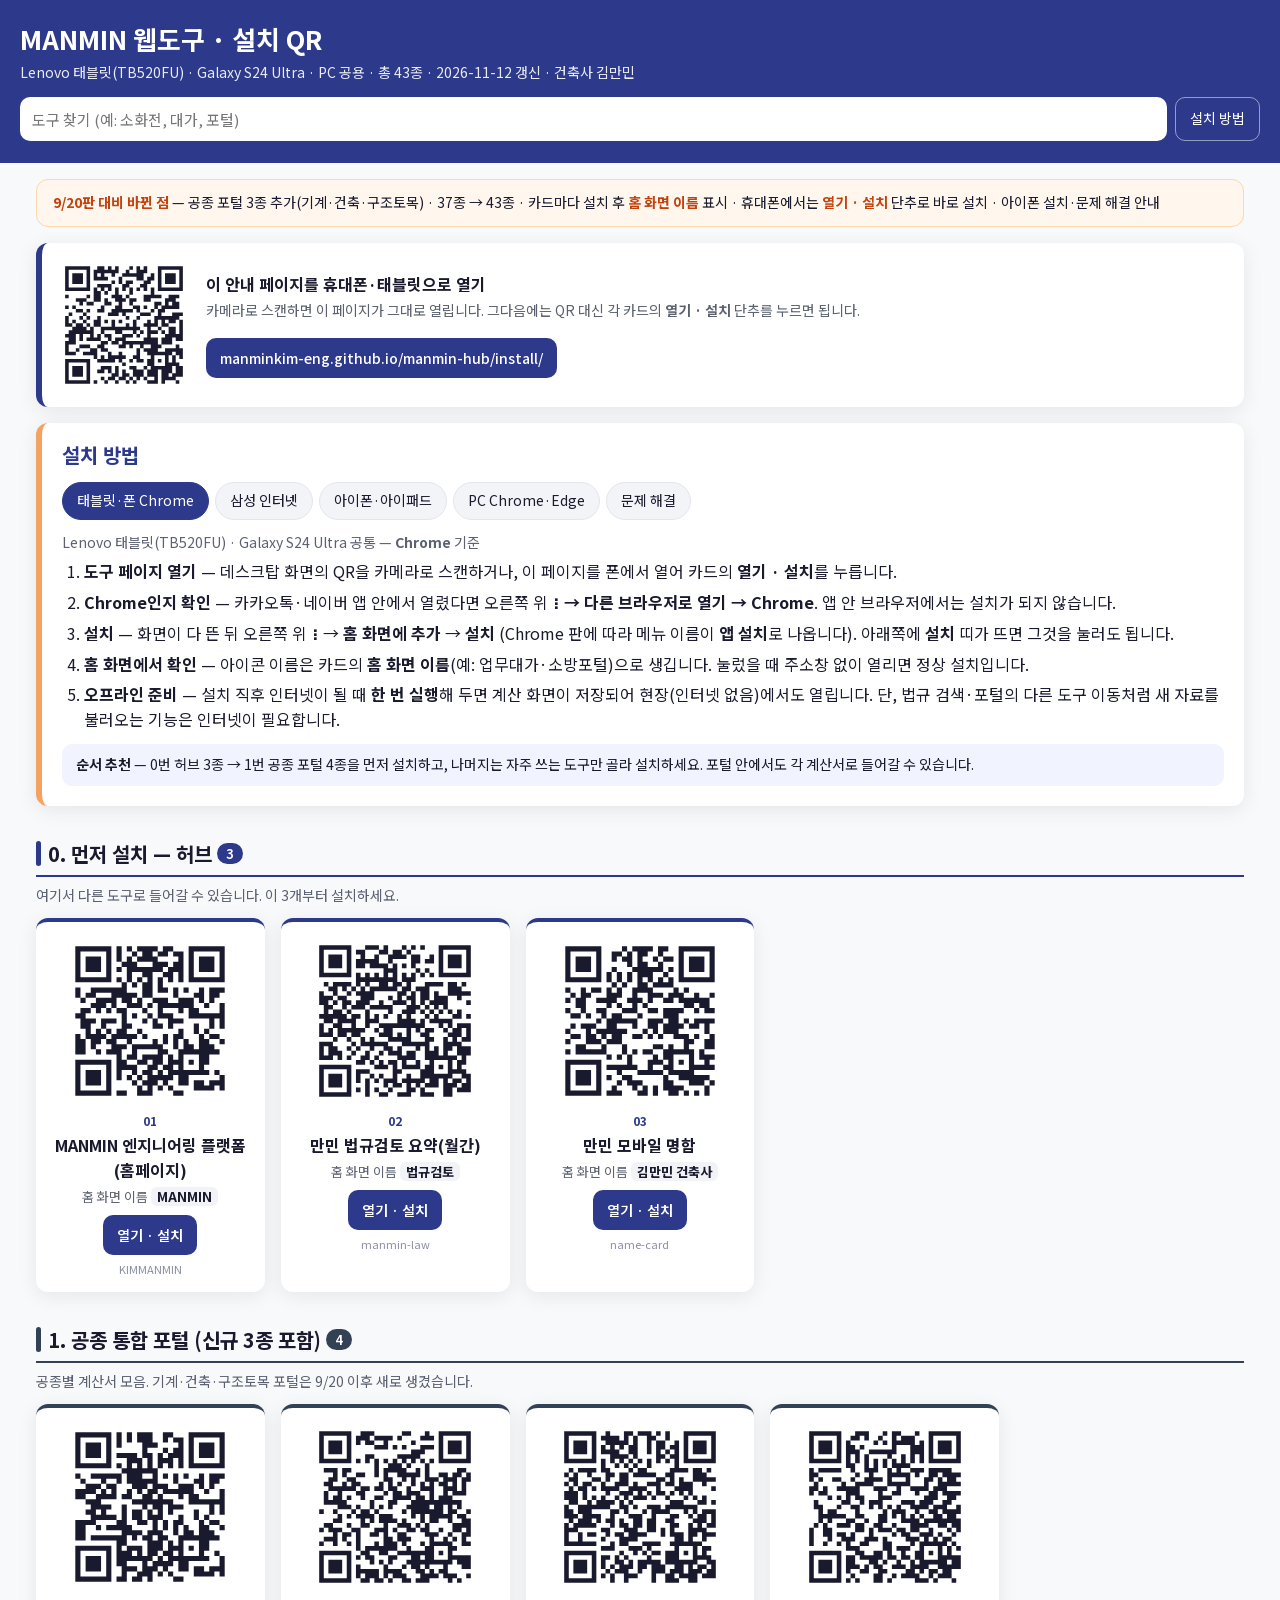
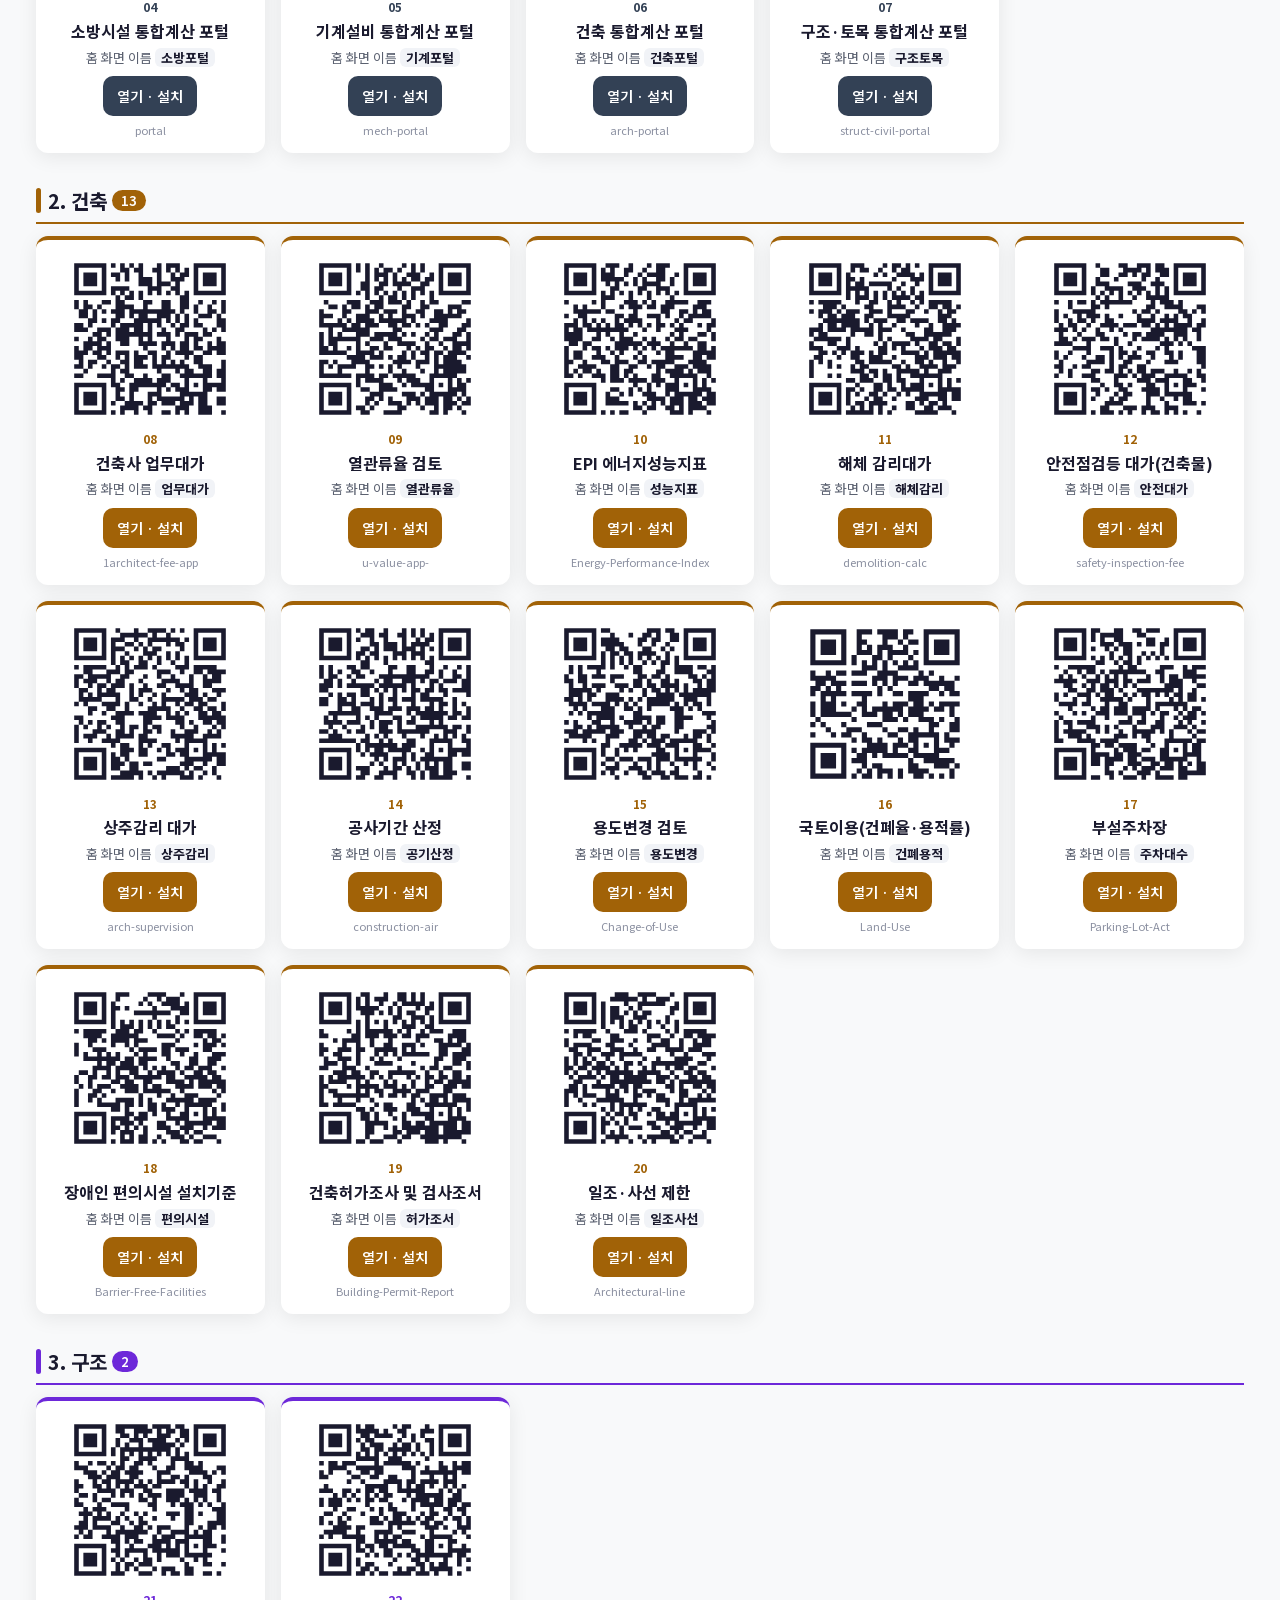
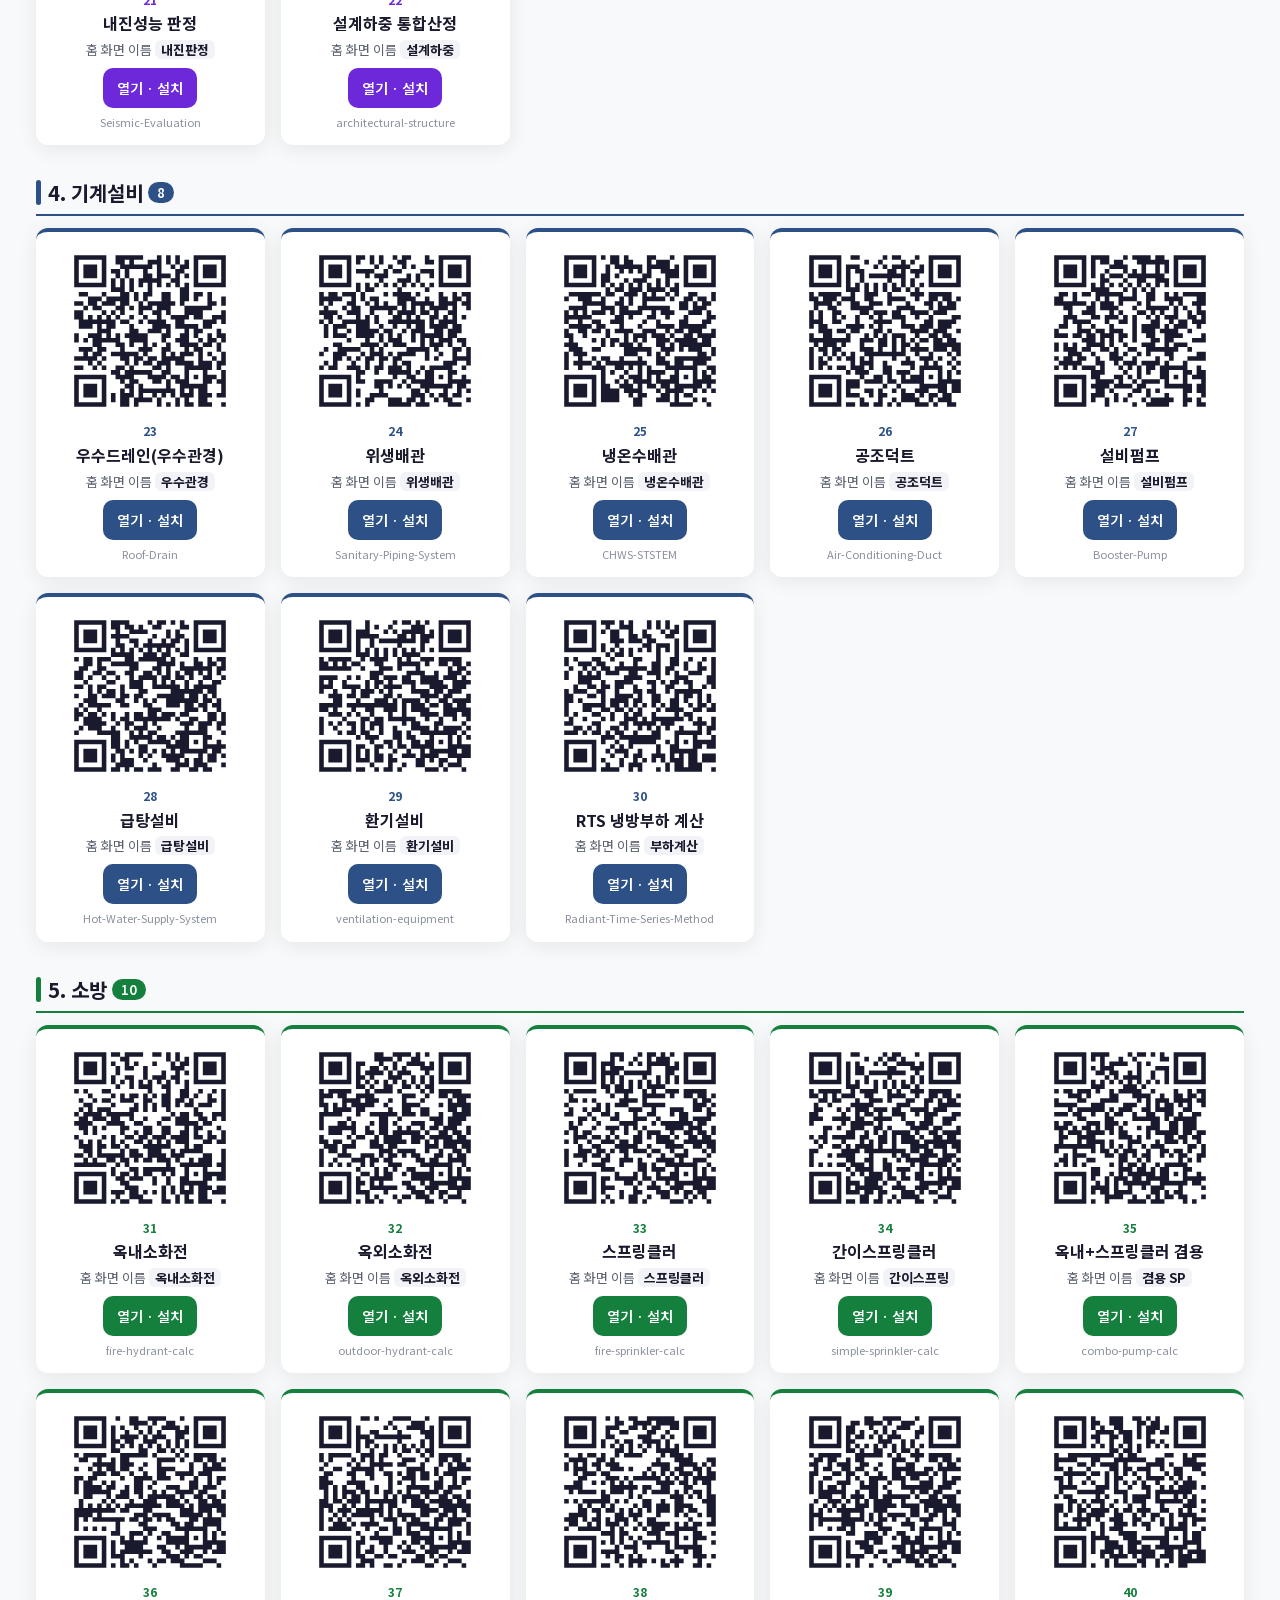
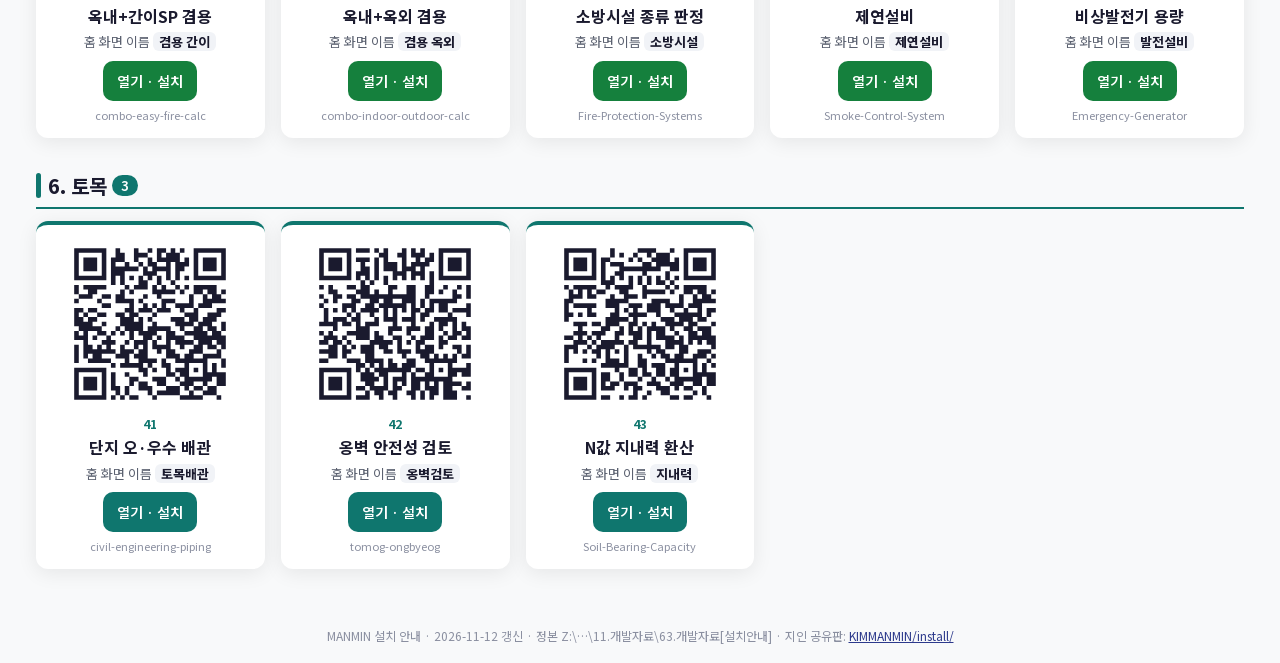
==== commit 2d0448e5: "v1.2.110 — 설치안내 내부판 종합관리 허브 카드 삭제 44 → 43종(작업지시서 §25-6-85) Co-Authored-By: Claude Opus 5.5 <noreply@" ====
--- a/install/index.html
+++ b/install/index.html
@@ -1,6 +1,6 @@
 <!DOCTYPE html><html lang="ko"><head><meta charset="utf-8"><meta name="viewport" content="width=device-width,initial-scale=1">
 <title>MANMIN 설치 QR</title>
-<meta name="description" content="MANMIN 웹도구 44종 태블릿·휴대폰·PC 설치 안내">
+<meta name="description" content="MANMIN 웹도구 43종 태블릿·휴대폰·PC 설치 안내">
 <meta name="theme-color" content="#2D3A8C">
 <style>
 @font-face{font-family:"Noto Sans KR";src:url("../assets/fonts/NotoSansKR-var.woff2") format("woff2");font-weight:100 900;font-display:swap}
@@ -73,11 +73,11 @@
 }
 </style></head><body>
 <header><div class="hin"><h1>MANMIN 웹도구 · 설치 QR</h1>
-<p>Lenovo 태블릿(TB520FU) · Galaxy S24 Ultra · PC 공용 · 총 44종 · 2026-11-12 갱신 · 건축사 김만민</p>
+<p>Lenovo 태블릿(TB520FU) · Galaxy S24 Ultra · PC 공용 · 총 43종 · 2026-11-12 갱신 · 건축사 김만민</p>
 <div class="bar"><input id="q" type="search" placeholder="도구 찾기 (예: 소화전, 대가, 포털)" aria-label="도구 찾기">
 <button id="qrbtn" type="button" aria-pressed="false">QR 보기</button><a href="#guide">설치 방법</a></div></div></header>
 <main>
-<div class="new"><b>9/20판 대비 바뀐 점</b> — 공종 포털 3종 추가(기계·건축·구조토목) · 37종 → 44종 · 카드마다 설치 후 <b>홈 화면 이름</b> 표시 · 휴대폰에서는 <b>열기 · 설치</b> 단추로 바로 설치 · 아이폰 설치·문제 해결 안내</div>
+<div class="new"><b>9/20판 대비 바뀐 점</b> — 공종 포털 3종 추가(기계·건축·구조토목) · 37종 → 43종 · 카드마다 설치 후 <b>홈 화면 이름</b> 표시 · 휴대폰에서는 <b>열기 · 설치</b> 단추로 바로 설치 · 아이폰 설치·문제 해결 안내</div>
 <div class="self"><div class="qr"><svg viewBox="0 0 148 148" class="segno"><g transform="scale(4)"><path fill="#fff" d="M0 0h37v37h-37z"/><path class="qrline" stroke="#1a1a2e" d="M2 2.5h7m2 0h2m1 0h1m1 0h1m3 0h1m1 0h1m1 0h1m3 0h7m-33 1h1m5 0h1m1 0h7m2 0h1m2 0h3m3 0h1m5 0h1m-33 1h1m1 0h3m1 0h1m1 0h1m1 0h1m2 0h1m2 0h6m2 0h1m1 0h1m1 0h3m1 0h1m-33 1h1m1 0h3m1 0h1m1 0h4m3 0h1m4 0h2m1 0h2m1 0h1m1 0h3m1 0h1m-33 1h1m1 0h3m1 0h1m6 0h1m1 0h1m1 0h2m3 0h2m2 0h1m1 0h3m1 0h1m-33 1h1m5 0h1m2 0h4m3 0h2m3 0h2m3 0h1m5 0h1m-33 1h7m1 0h1m1 0h1m1 0h1m1 0h1m1 0h1m1 0h1m1 0h1m1 0h1m1 0h1m1 0h7m-25 1h2m1 0h1m2 0h1m3 0h1m5 0h1m-25 1h1m5 0h1m1 0h2m3 0h3m1 0h1m4 0h5m2 0h3m-29 1h3m2 0h2m1 0h1m2 0h3m1 0h2m2 0h2m4 0h3m-27 1h1m1 0h2m3 0h2m2 0h1m2 0h1m6 0h2m1 0h1m1 0h2m-32 1h1m1 0h1m7 0h1m3 0h2m3 0h2m1 0h1m2 0h1m1 0h5m-29 1h2m1 0h1m2 0h2m2 0h6m1 0h1m3 0h1m1 0h2m-27 1h1m3 0h1m6 0h3m1 0h1m4 0h3m2 0h1m3 0h3m-33 1h1m3 0h1m1 0h1m2 0h1m7 0h1m2 0h1m4 0h7m-32 1h1m1 0h1m2 0h1m2 0h2m1 0h1m1 0h1m1 0h1m3 0h1m3 0h1m1 0h1m1 0h1m1 0h2m1 0h1m-33 1h2m1 0h2m1 0h1m1 0h2m3 0h1m3 0h1m1 0h1m2 0h4m1 0h2m3 0h1m-31 1h4m1 0h1m2 0h11m2 0h1m2 0h1m2 0h2m1 0h1m-32 1h7m2 0h1m3 0h2m3 0h1m1 0h1m1 0h3m1 0h1m1 0h2m1 0h1m-33 1h3m1 0h1m2 0h1m1 0h1m1 0h2m3 0h3m1 0h1m2 0h1m4 0h5m-32 1h2m1 0h1m1 0h4m2 0h1m1 0h3m5 0h4m1 0h3m1 0h2m-33 1h3m7 0h2m1 0h2m1 0h10m1 0h3m-30 1h1m3 0h3m2 0h2m4 0h2m1 0h1m2 0h1m2 0h3m4 0h1m-32 1h1m2 0h1m3 0h2m1 0h2m8 0h1m1 0h4m2 0h5m-33 1h3m2 0h4m3 0h1m2 0h1m4 0h1m2 0h7m1 0h2m-25 1h1m1 0h1m1 0h5m2 0h2m3 0h1m3 0h1m1 0h1m1 0h1m-33 1h7m2 0h5m1 0h1m2 0h1m1 0h2m1 0h2m1 0h1m1 0h1m1 0h1m-31 1h1m5 0h1m9 0h1m6 0h2m3 0h4m-32 1h1m1 0h3m1 0h1m3 0h3m1 0h1m3 0h2m2 0h1m1 0h6m1 0h2m-33 1h1m1 0h3m1 0h1m2 0h2m1 0h1m1 0h1m1 0h1m2 0h3m1 0h3m1 0h3m1 0h2m-33 1h1m1 0h3m1 0h1m6 0h2m1 0h2m1 0h3m1 0h3m1 0h2m1 0h3m-33 1h1m5 0h1m3 0h1m1 0h2m1 0h2m1 0h1m1 0h1m1 0h1m2 0h1m1 0h4m-31 1h7m1 0h1m2 0h1m2 0h1m2 0h1m1 0h1m3 0h3m1 0h1m3 0h1"/></g></svg></div><div>
 <b>이 안내 페이지를 휴대폰·태블릿으로 열기</b>
 <p>카메라로 스캔하면 이 페이지가 그대로 열립니다. 그다음에는 QR 대신 각 카드의 <b>열기 · 설치</b> 단추를 누르면 됩니다.</p>
@@ -101,7 +101,7 @@
   <li><b>홈 화면에서 확인</b> — 아이콘 이름은 카드의 <b>홈 화면 이름</b>(예: 업무대가·소방포털)으로 생깁니다. 눌렀을 때 주소창 없이 열리면 정상 설치입니다.</li>
   <li><b>오프라인 준비</b> — 설치 직후 인터넷이 될 때 <b>한 번 실행</b>해 두면 계산 화면이 저장되어 현장(인터넷 없음)에서도 열립니다. 단, 법규 검색·포털의 다른 도구 이동처럼 새 자료를 불러오는 기능은 인터넷이 필요합니다.</li>
  </ol>
- <div class="tip"><b>순서 추천</b> — 0번 허브 4종 → 1번 공종 포털 4종을 먼저 설치하고, 나머지는 자주 쓰는 도구만 골라 설치하세요. 포털 안에서도 각 계산서로 들어갈 수 있습니다.</div>
+ <div class="tip"><b>순서 추천</b> — 0번 허브 3종 → 1번 공종 포털 4종을 먼저 설치하고, 나머지는 자주 쓰는 도구만 골라 설치하세요. 포털 안에서도 각 계산서로 들어갈 수 있습니다.</div>
 </div>
 <div class="pane" id="t2">
  <ol class="steps">
@@ -131,7 +131,7 @@
   <dt>설치 메뉴가 안 보여요</dt><dd>① 카카오톡·네이버 앱 안 브라우저인지 확인 → Chrome으로 열기 ② 시크릿 탭이면 일반 탭으로 ③ Play 스토어에서 Chrome 업데이트 ④ 화면이 다 뜬 뒤(5초쯤) 다시 ⋮ 메뉴 확인.</dd>
   <dt>아이콘을 누르면 주소창이 있는 창으로 열려요</dt><dd>"앱"이 아니라 "바로가기"로 만들어진 경우입니다. 아이콘을 길게 눌러 제거한 뒤, 홈 화면에 추가 대화상자에서 <b>설치</b>를 골라 다시 만드세요.</dd>
   <dt>고친 내용이 반영 안 되고 옛 화면이 나와요</dt><dd>인터넷이 될 때 앱을 열고 → 완전히 닫았다가(최근 앱에서 밀어 닫기) → 다시 엽니다. 저장된 화면이 새것으로 바뀌는 데 한 번 더 걸릴 수 있습니다.</dd>
-  <dt>사이트 데이터 삭제는 조심</dt><dd>44개 도구가 모두 같은 주소(manminkim-eng.github.io)를 써서, Chrome 설정에서 이 사이트의 저장 데이터를 지우면 <b>모든 도구의 입력값·오프라인 저장이 함께 지워집니다.</b> 위 방법으로 안 될 때만 쓰세요.</dd>
+  <dt>사이트 데이터 삭제는 조심</dt><dd>43개 도구가 모두 같은 주소(manminkim-eng.github.io)를 써서, Chrome 설정에서 이 사이트의 저장 데이터를 지우면 <b>모든 도구의 입력값·오프라인 저장이 함께 지워집니다.</b> 위 방법으로 안 될 때만 쓰세요.</dd>
   <dt>QR이 잘 안 읽혀요</dt><dd>모니터 밝기를 올리고 20~30cm 거리에서 QR 하나만 화면에 들어오게 찍습니다. 기본 카메라에서 안 되면 Google 렌즈(Chrome 주소창의 카메라 아이콘)를 쓰세요.</dd>
   <dt>폰에서 QR은 어떻게 쓰나요</dt><dd>폰 화면의 QR은 폰이 직접 찍을 수 없습니다. 폰에서는 <b>열기 · 설치</b> 단추를 쓰고, 위쪽 <b>QR 보기</b>를 켜면 폰 화면을 태블릿에 보여 주어 태블릿으로 스캔할 수도 있습니다.</dd>
   <dt>필요한 권한</dt><dd>설치에 따로 허용할 권한은 없습니다(카메라는 QR 스캔에만). 런처가 "홈 화면에 추가 허용"을 물으면 허용하세요. 계산서 PDF 저장은 앱 안 인쇄 단추 → <b>PDF로 저장</b>.</dd>
@@ -139,7 +139,7 @@
  </dl>
 </div>
 </section>
-<section class="grp" style="--c:#2D3A8C"><h2>0. 먼저 설치 — 허브 <span class="cnt">4</span></h2><p class="gdesc">여기서 다른 도구로 들어갈 수 있습니다. 이 4개부터 설치하세요.</p><div class="grid"><article class="card" style="--c:#2D3A8C" data-q="manmin 엔지니어링 플랫폼(홈페이지) manmin kimmanmin"><div class="qr"><svg viewBox="0 0 132 132" class="segno"><g transform="scale(4)"><path fill="#fff" d="M0 0h33v33h-33z"/><path class="qrline" stroke="#1a1a2e" d="M2 2.5h7m1 0h1m1 0h1m1 0h4m1 0h2m3 0h7m-29 1h1m5 0h1m1 0h1m2 0h1m1 0h2m1 0h2m1 0h2m1 0h1m5 0h1m-29 1h1m1 0h3m1 0h1m1 0h1m1 0h1m1 0h4m4 0h1m1 0h1m1 0h3m1 0h1m-29 1h1m1 0h3m1 0h1m2 0h3m3 0h3m1 0h2m1 0h1m1 0h3m1 0h1m-29 1h1m1 0h3m1 0h1m1 0h1m1 0h7m1 0h3m1 0h1m1 0h3m1 0h1m-29 1h1m5 0h1m3 0h1m2 0h2m2 0h2m1 0h1m1 0h1m5 0h1m-29 1h7m1 0h1m1 0h1m1 0h1m1 0h1m1 0h1m1 0h1m1 0h1m1 0h7m-20 1h1m1 0h1m1 0h2m1 0h1m-17 1h1m2 0h7m3 0h2m1 0h2m1 0h1m1 0h1m2 0h1m1 0h3m-29 1h1m1 0h2m3 0h5m1 0h2m4 0h1m3 0h2m1 0h2m-27 1h1m2 0h4m1 0h2m1 0h1m2 0h3m2 0h3m1 0h1m1 0h1m-24 1h3m1 0h1m2 0h3m1 0h1m1 0h7m2 0h1m2 0h1m-28 1h2m1 0h1m1 0h1m1 0h2m3 0h1m2 0h1m3 0h1m1 0h2m4 0h1m-29 1h2m7 0h1m1 0h1m2 0h1m1 0h3m3 0h7m-28 1h3m1 0h3m1 0h1m3 0h1m1 0h1m2 0h3m5 0h1m1 0h1m-28 1h2m2 0h1m3 0h2m4 0h2m1 0h1m4 0h1m2 0h1m1 0h1m-27 1h1m1 0h1m1 0h1m1 0h2m2 0h1m7 0h1m2 0h1m1 0h1m-26 1h1m1 0h4m1 0h5m1 0h1m3 0h1m1 0h2m3 0h1m1 0h2m-28 1h2m1 0h2m1 0h2m2 0h1m4 0h1m1 0h1m1 0h1m1 0h1m2 0h2m2 0h1m-29 1h2m1 0h1m3 0h3m1 0h6m2 0h1m1 0h2m1 0h3m-27 1h2m2 0h1m1 0h3m2 0h1m4 0h2m2 0h8m-20 1h1m1 0h2m1 0h4m1 0h1m1 0h1m3 0h2m-26 1h7m1 0h2m2 0h2m1 0h2m1 0h3m1 0h1m1 0h2m-26 1h1m5 0h1m1 0h4m2 0h2m1 0h2m1 0h1m3 0h1m-25 1h1m1 0h3m1 0h1m1 0h1m2 0h1m1 0h2m1 0h1m1 0h8m1 0h1m-28 1h1m1 0h3m1 0h1m1 0h1m1 0h1m1 0h1m1 0h5m1 0h2m6 0h1m-29 1h1m1 0h3m1 0h1m4 0h1m1 0h3m1 0h1m2 0h2m1 0h2m1 0h3m-29 1h1m5 0h1m5 0h1m1 0h1m1 0h1m1 0h1m4 0h4m1 0h1m-29 1h7m1 0h2m2 0h3m4 0h2"/></g></svg></div><div class="info"><div class="no">01</div><div class="nm">MANMIN 엔지니어링 플랫폼(홈페이지)</div><div class="sn" title="설치 후 홈 화면 아이콘 이름">홈 화면 이름 <b>MANMIN</b></div><a class="open" href="https://manminkim-eng.github.io/KIMMANMIN/" target="_blank" rel="noopener">열기 · 설치</a><div class="url">KIMMANMIN</div></div></article><article class="card" style="--c:#2D3A8C" data-q="manmin 웹 종합관리 허브 manmin 허브 manmin-hub"><div class="qr"><svg viewBox="0 0 148 148" class="segno"><g transform="scale(4)"><path fill="#fff" d="M0 0h37v37h-37z"/><path class="qrline" stroke="#1a1a2e" d="M2 2.5h7m1 0h2m2 0h2m2 0h4m3 0h1m2 0h7m-33 1h1m5 0h1m2 0h1m3 0h1m1 0h3m2 0h2m4 0h1m5 0h1m-33 1h1m1 0h3m1 0h1m3 0h1m1 0h1m1 0h2m1 0h6m1 0h1m1 0h1m1 0h3m1 0h1m-33 1h1m1 0h3m1 0h1m2 0h3m1 0h2m1 0h1m5 0h3m1 0h1m1 0h3m1 0h1m-33 1h1m1 0h3m1 0h1m1 0h2m1 0h3m2 0h3m4 0h1m2 0h1m1 0h3m1 0h1m-33 1h1m5 0h1m1 0h4m2 0h2m1 0h1m4 0h1m3 0h1m5 0h1m-33 1h7m1 0h1m1 0h1m1 0h1m1 0h1m1 0h1m1 0h1m1 0h1m1 0h1m1 0h1m1 0h7m-23 1h1m4 0h2m1 0h1m2 0h1m-21 1h7m3 0h1m2 0h2m1 0h1m4 0h3m2 0h2m3 0h1m-33 1h1m4 0h1m1 0h2m1 0h4m4 0h3m2 0h1m2 0h2m1 0h2m1 0h1m-31 1h5m3 0h1m3 0h1m3 0h1m3 0h1m2 0h2m1 0h1m1 0h2m-32 1h6m3 0h2m3 0h1m1 0h1m2 0h3m3 0h2m1 0h3m-31 1h1m1 0h1m1 0h6m1 0h1m1 0h2m3 0h2m3 0h2m2 0h3m1 0h1m-31 1h3m1 0h1m6 0h1m1 0h1m8 0h1m2 0h1m4 0h2m-27 1h1m5 0h2m2 0h1m1 0h1m1 0h1m3 0h3m3 0h2m-32 1h3m2 0h1m3 0h1m1 0h2m3 0h2m1 0h5m1 0h6m-30 1h1m2 0h1m1 0h3m1 0h3m1 0h2m2 0h2m2 0h4m1 0h3m2 0h1m-33 1h1m3 0h2m1 0h1m1 0h1m1 0h1m1 0h2m3 0h3m2 0h1m2 0h2m1 0h4m-32 1h1m2 0h1m1 0h1m4 0h3m1 0h3m2 0h3m1 0h5m1 0h2m-32 1h2m1 0h1m6 0h1m3 0h1m5 0h4m1 0h7m-31 1h1m2 0h5m2 0h3m1 0h4m3 0h4m1 0h3m2 0h1m-33 1h1m2 0h3m1 0h1m5 0h1m1 0h2m2 0h1m3 0h1m2 0h1m2 0h2m1 0h1m-33 1h1m2 0h1m1 0h4m2 0h1m9 0h1m3 0h7m-32 1h1m2 0h1m1 0h1m1 0h3m1 0h3m1 0h2m2 0h1m1 0h2m1 0h2m2 0h5m-33 1h1m1 0h1m2 0h2m1 0h2m1 0h6m1 0h1m3 0h1m1 0h5m3 0h1m-25 1h1m2 0h1m2 0h1m1 0h1m1 0h3m3 0h1m3 0h1m1 0h1m1 0h1m-33 1h7m1 0h2m2 0h3m2 0h2m1 0h2m1 0h2m1 0h1m1 0h1m1 0h2m-32 1h1m5 0h1m1 0h1m4 0h1m1 0h1m1 0h1m2 0h2m1 0h2m3 0h5m-33 1h1m1 0h3m1 0h1m1 0h3m1 0h2m3 0h1m1 0h1m2 0h1m1 0h6m1 0h1m-32 1h1m1 0h3m1 0h1m1 0h4m3 0h6m1 0h4m2 0h1m1 0h1m1 0h1m-33 1h1m1 0h3m1 0h1m1 0h1m4 0h1m1 0h2m3 0h3m1 0h1m1 0h2m-28 1h1m5 0h1m1 0h4m1 0h2m1 0h1m3 0h3m2 0h2m1 0h1m1 0h1m-31 1h7m4 0h1m2 0h1m1 0h3m4 0h3m1 0h1m3 0h1"/></g></svg></div><div class="info"><div class="no">02</div><div class="nm">MANMIN 웹 종합관리 허브</div><div class="sn" title="설치 후 홈 화면 아이콘 이름">홈 화면 이름 <b>MANMIN 허브</b></div><a class="open" href="https://manminkim-eng.github.io/manmin-hub/" target="_blank" rel="noopener">열기 · 설치</a><div class="url">manmin-hub</div></div></article><article class="card" style="--c:#2D3A8C" data-q="만민 법규검토 요약(월간) 법규검토 manmin-law"><div class="qr"><svg viewBox="0 0 148 148" class="segno"><g transform="scale(4)"><path fill="#fff" d="M0 0h37v37h-37z"/><path class="qrline" stroke="#1a1a2e" d="M2 2.5h7m3 0h3m1 0h1m3 0h1m1 0h1m1 0h1m3 0h7m-33 1h1m5 0h1m1 0h2m3 0h2m1 0h2m1 0h1m6 0h1m5 0h1m-33 1h1m1 0h3m1 0h1m2 0h1m2 0h1m2 0h4m1 0h2m2 0h1m1 0h1m1 0h3m1 0h1m-33 1h1m1 0h3m1 0h1m1 0h5m2 0h1m4 0h2m1 0h2m1 0h1m1 0h3m1 0h1m-33 1h1m1 0h3m1 0h1m1 0h2m1 0h4m1 0h1m1 0h1m1 0h1m5 0h1m1 0h3m1 0h1m-33 1h1m5 0h1m7 0h3m4 0h1m1 0h1m2 0h1m5 0h1m-33 1h7m1 0h1m1 0h1m1 0h1m1 0h1m1 0h1m1 0h1m1 0h1m1 0h1m1 0h1m1 0h7m-25 1h9m1 0h3m-20 1h1m1 0h4m1 0h1m1 0h1m2 0h2m1 0h2m1 0h1m3 0h4m1 0h2m1 0h1m-30 1h2m1 0h1m1 0h1m1 0h1m1 0h6m1 0h2m1 0h3m4 0h3m-31 1h1m2 0h1m2 0h1m1 0h4m5 0h2m1 0h1m1 0h2m1 0h1m2 0h5m-33 1h3m1 0h2m3 0h3m3 0h1m1 0h1m1 0h2m1 0h2m1 0h3m2 0h1m-31 1h2m1 0h1m1 0h2m1 0h3m2 0h1m2 0h3m1 0h1m1 0h1m1 0h4m4 0h1m-32 1h2m2 0h1m1 0h3m1 0h5m3 0h3m1 0h1m1 0h1m1 0h1m-27 1h1m1 0h2m1 0h1m3 0h1m4 0h1m2 0h3m1 0h1m1 0h1m1 0h1m1 0h1m1 0h1m-31 1h6m1 0h2m1 0h1m1 0h1m1 0h1m2 0h1m1 0h1m3 0h1m1 0h1m3 0h2m1 0h1m-32 1h2m1 0h4m2 0h3m4 0h4m1 0h1m1 0h5m-29 1h1m2 0h2m2 0h1m2 0h1m2 0h10m3 0h1m1 0h1m1 0h3m-33 1h1m1 0h1m1 0h6m2 0h1m1 0h2m3 0h1m1 0h1m1 0h2m2 0h1m1 0h2m1 0h1m-33 1h3m1 0h2m1 0h2m4 0h3m1 0h1m1 0h1m2 0h2m4 0h3m1 0h1m-30 1h1m2 0h1m2 0h1m1 0h1m3 0h5m3 0h2m2 0h1m1 0h1m1 0h2m-33 1h3m4 0h1m1 0h6m3 0h6m3 0h4m-31 1h1m1 0h2m2 0h1m1 0h1m2 0h1m2 0h2m1 0h1m3 0h1m1 0h1m1 0h1m1 0h2m1 0h3m-33 1h1m1 0h3m2 0h1m2 0h1m2 0h1m1 0h3m1 0h2m2 0h3m1 0h1m2 0h3m-33 1h3m1 0h1m1 0h1m2 0h2m1 0h1m4 0h4m2 0h7m1 0h1m-24 1h2m1 0h1m1 0h1m1 0h2m1 0h1m2 0h1m2 0h1m3 0h1m1 0h2m-32 1h7m5 0h3m1 0h1m1 0h4m1 0h2m1 0h1m1 0h1m1 0h1m-31 1h1m5 0h1m1 0h3m5 0h2m4 0h3m3 0h4m-32 1h1m1 0h3m1 0h1m1 0h1m2 0h1m1 0h1m2 0h1m2 0h1m2 0h7m2 0h2m-33 1h1m1 0h3m1 0h1m1 0h1m1 0h1m1 0h1m1 0h3m1 0h5m1 0h2m1 0h1m1 0h2m1 0h1m-33 1h1m1 0h3m1 0h1m3 0h1m3 0h1m1 0h2m1 0h1m1 0h1m1 0h3m1 0h3m1 0h2m-33 1h1m5 0h1m1 0h1m1 0h1m1 0h1m2 0h1m3 0h2m1 0h1m4 0h2m1 0h3m-33 1h7m3 0h1m2 0h2m2 0h3m2 0h3m2 0h2"/></g></svg></div><div class="info"><div class="no">03</div><div class="nm">만민 법규검토 요약(월간)</div><div class="sn" title="설치 후 홈 화면 아이콘 이름">홈 화면 이름 <b>법규검토</b></div><a class="open" href="https://manminkim-eng.github.io/manmin-law/" target="_blank" rel="noopener">열기 · 설치</a><div class="url">manmin-law</div></div></article><article class="card" style="--c:#2D3A8C" data-q="만민 모바일 명함 김만민 건축사 name-card"><div class="qr"><svg viewBox="0 0 132 132" class="segno"><g transform="scale(4)"><path fill="#fff" d="M0 0h33v33h-33z"/><path class="qrline" stroke="#1a1a2e" d="M2 2.5h7m4 0h1m1 0h4m1 0h2m2 0h7m-29 1h1m5 0h1m2 0h2m1 0h1m1 0h2m2 0h1m3 0h1m5 0h1m-29 1h1m1 0h3m1 0h1m2 0h1m1 0h2m1 0h1m2 0h1m1 0h2m1 0h1m1 0h3m1 0h1m-29 1h1m1 0h3m1 0h1m5 0h1m1 0h2m2 0h1m3 0h1m1 0h3m1 0h1m-29 1h1m1 0h3m1 0h1m2 0h1m3 0h6m1 0h1m1 0h1m1 0h3m1 0h1m-29 1h1m5 0h1m1 0h1m1 0h1m1 0h1m1 0h3m2 0h1m2 0h1m5 0h1m-29 1h7m1 0h1m1 0h1m1 0h1m1 0h1m1 0h1m1 0h1m1 0h1m1 0h7m-20 1h1m1 0h1m2 0h2m1 0h4m-21 1h1m2 0h1m1 0h2m1 0h1m1 0h1m2 0h4m4 0h1m1 0h1m-23 1h1m1 0h2m3 0h3m2 0h1m2 0h3m1 0h3m2 0h1m2 0h1m-29 1h1m1 0h2m2 0h4m2 0h3m1 0h1m2 0h2m1 0h6m-26 1h2m4 0h1m1 0h1m2 0h1m1 0h1m7 0h2m1 0h2m-28 1h1m2 0h1m2 0h2m3 0h3m2 0h2m1 0h4m2 0h1m1 0h2m-28 1h2m1 0h1m2 0h1m1 0h2m3 0h1m4 0h3m-16 1h1m1 0h6m2 0h3m1 0h2m1 0h1m1 0h4m-28 1h1m1 0h3m2 0h2m3 0h1m2 0h2m1 0h4m1 0h2m1 0h1m-28 1h1m3 0h1m1 0h6m3 0h1m1 0h1m1 0h3m5 0h1m-27 1h2m1 0h2m1 0h1m1 0h2m2 0h2m1 0h1m1 0h1m2 0h3m1 0h1m2 0h1m-29 1h1m3 0h3m1 0h3m12 0h2m2 0h2m-27 1h2m3 0h1m3 0h1m5 0h2m1 0h1m2 0h1m3 0h2m-29 1h1m1 0h6m3 0h1m1 0h1m1 0h2m2 0h6m1 0h1m-19 1h1m1 0h1m1 0h1m4 0h1m1 0h2m3 0h1m1 0h3m-29 1h7m5 0h1m3 0h3m1 0h1m1 0h1m1 0h1m2 0h1m-28 1h1m5 0h1m1 0h6m2 0h1m2 0h2m3 0h5m-29 1h1m1 0h3m1 0h1m3 0h1m3 0h5m1 0h5m-25 1h1m1 0h3m1 0h1m1 0h1m2 0h2m6 0h1m2 0h6m-28 1h1m1 0h3m1 0h1m3 0h1m1 0h3m4 0h2m3 0h3m1 0h1m-29 1h1m5 0h1m2 0h1m3 0h1m1 0h1m1 0h1m1 0h4m4 0h1m-28 1h7m1 0h3m3 0h2m1 0h1m2 0h2m1 0h1m1 0h1m1 0h1"/></g></svg></div><div class="info"><div class="no">04</div><div class="nm">만민 모바일 명함</div><div class="sn" title="설치 후 홈 화면 아이콘 이름">홈 화면 이름 <b>김만민 건축사</b></div><a class="open" href="https://manminkim-eng.github.io/name-card/" target="_blank" rel="noopener">열기 · 설치</a><div class="url">name-card</div></div></article></div></section><section class="grp" style="--c:#334155"><h2>1. 공종 통합 포털 (신규 3종 포함) <span class="cnt">4</span></h2><p class="gdesc">공종별 계산서 모음. 기계·건축·구조토목 포털은 9/20 이후 새로 생겼습니다.</p><div class="grid"><article class="card" style="--c:#334155" data-q="소방시설 통합계산 포털 소방포털 portal"><div class="qr"><svg viewBox="0 0 132 132" class="segno"><g transform="scale(4)"><path fill="#fff" d="M0 0h33v33h-33z"/><path class="qrline" stroke="#1a1a2e" d="M2 2.5h7m1 0h1m1 0h1m1 0h3m2 0h2m3 0h7m-29 1h1m5 0h1m1 0h1m1 0h1m1 0h3m2 0h1m1 0h2m1 0h1m5 0h1m-29 1h1m1 0h3m1 0h1m1 0h1m4 0h3m4 0h1m1 0h1m1 0h3m1 0h1m-29 1h1m1 0h3m1 0h1m6 0h1m3 0h1m1 0h2m1 0h1m1 0h3m1 0h1m-29 1h1m1 0h3m1 0h1m1 0h4m1 0h2m1 0h1m1 0h3m1 0h1m1 0h3m1 0h1m-29 1h1m5 0h1m3 0h3m1 0h1m1 0h3m1 0h1m1 0h1m5 0h1m-29 1h7m1 0h1m1 0h1m1 0h1m1 0h1m1 0h1m1 0h1m1 0h1m1 0h7m-20 1h7m-16 1h1m2 0h6m1 0h3m2 0h1m1 0h1m1 0h1m1 0h1m2 0h1m1 0h3m-28 1h1m3 0h1m2 0h1m1 0h6m3 0h1m3 0h2m1 0h2m-26 1h3m1 0h2m3 0h3m1 0h3m2 0h3m1 0h1m1 0h1m-27 1h4m1 0h1m1 0h1m2 0h1m1 0h1m1 0h2m1 0h6m2 0h1m2 0h1m-29 1h2m2 0h4m1 0h2m2 0h2m1 0h1m3 0h1m1 0h2m4 0h1m-27 1h3m6 0h8m3 0h7m-26 1h4m2 0h1m3 0h1m1 0h2m1 0h3m5 0h1m1 0h1m-27 1h2m1 0h1m3 0h1m1 0h2m1 0h1m1 0h1m1 0h1m4 0h1m2 0h1m1 0h1m-26 1h5m1 0h1m1 0h2m1 0h3m3 0h1m2 0h1m1 0h1m-26 1h4m4 0h2m2 0h2m1 0h1m1 0h1m1 0h2m3 0h1m1 0h2m-28 1h2m2 0h1m1 0h5m4 0h1m1 0h1m1 0h1m1 0h1m2 0h2m2 0h1m-29 1h2m7 0h4m1 0h3m2 0h1m1 0h2m1 0h3m-27 1h2m1 0h7m1 0h1m1 0h2m1 0h2m2 0h8m-20 1h2m4 0h3m1 0h1m1 0h1m3 0h2m-26 1h7m1 0h1m1 0h3m1 0h3m1 0h3m1 0h1m1 0h2m-26 1h1m5 0h1m1 0h3m1 0h1m1 0h2m1 0h2m1 0h1m3 0h1m2 0h1m-28 1h1m1 0h3m1 0h1m1 0h7m1 0h1m1 0h8m2 0h1m-29 1h1m1 0h3m1 0h1m1 0h2m3 0h1m1 0h4m1 0h2m6 0h1m-29 1h1m1 0h3m1 0h1m2 0h3m1 0h3m1 0h1m2 0h2m1 0h2m1 0h3m-29 1h1m5 0h1m2 0h1m2 0h3m1 0h1m1 0h1m4 0h4m1 0h1m-29 1h7m1 0h2m1 0h2m1 0h1m4 0h2"/></g></svg></div><div class="info"><div class="no">05</div><div class="nm">소방시설 통합계산 포털</div><div class="sn" title="설치 후 홈 화면 아이콘 이름">홈 화면 이름 <b>소방포털</b></div><a class="open" href="https://manminkim-eng.github.io/portal/" target="_blank" rel="noopener">열기 · 설치</a><div class="url">portal</div></div></article><article class="card" style="--c:#334155" data-q="기계설비 통합계산 포털 기계포털 mech-portal"><div class="qr"><svg viewBox="0 0 148 148" class="segno"><g transform="scale(4)"><path fill="#fff" d="M0 0h37v37h-37z"/><path class="qrline" stroke="#1a1a2e" d="M2 2.5h7m2 0h3m6 0h2m3 0h1m2 0h7m-33 1h1m5 0h1m1 0h3m1 0h4m1 0h1m4 0h3m1 0h1m5 0h1m-33 1h1m1 0h3m1 0h1m1 0h1m1 0h2m2 0h1m5 0h1m5 0h1m1 0h3m1 0h1m-33 1h1m1 0h3m1 0h1m5 0h3m1 0h1m1 0h1m3 0h3m1 0h1m1 0h3m1 0h1m-33 1h1m1 0h3m1 0h1m13 0h3m3 0h1m1 0h3m1 0h1m-33 1h1m5 0h1m3 0h2m5 0h5m4 0h1m5 0h1m-33 1h7m1 0h1m1 0h1m1 0h1m1 0h1m1 0h1m1 0h1m1 0h1m1 0h1m1 0h1m1 0h7m-21 1h1m2 0h3m1 0h1m3 0h1m-23 1h3m1 0h2m5 0h1m1 0h5m2 0h1m1 0h1m6 0h2m-29 1h1m1 0h1m2 0h2m2 0h1m1 0h1m2 0h5m1 0h1m2 0h2m1 0h2m1 0h1m-31 1h2m2 0h2m6 0h2m2 0h1m1 0h1m2 0h3m1 0h3m1 0h2m-32 1h2m2 0h1m1 0h2m4 0h1m1 0h1m1 0h1m2 0h1m1 0h1m1 0h1m1 0h2m1 0h1m1 0h1m-30 1h6m1 0h2m1 0h2m1 0h2m2 0h1m2 0h3m2 0h3m1 0h1m-31 1h1m2 0h1m3 0h2m4 0h1m1 0h2m1 0h3m2 0h1m2 0h1m1 0h3m-31 1h1m1 0h2m1 0h1m2 0h1m2 0h2m2 0h4m1 0h2m1 0h1m1 0h3m-28 1h5m5 0h1m3 0h2m3 0h11m-27 1h3m1 0h1m2 0h1m1 0h1m1 0h1m3 0h5m1 0h2m1 0h1m1 0h1m-31 1h1m2 0h1m3 0h1m1 0h2m1 0h1m5 0h1m1 0h7m1 0h2m2 0h1m-29 1h1m1 0h1m1 0h4m1 0h3m4 0h1m1 0h1m1 0h5m1 0h2m-29 1h2m4 0h1m1 0h1m1 0h4m1 0h1m3 0h1m1 0h2m2 0h1m2 0h2m-32 1h2m3 0h1m2 0h2m3 0h1m2 0h3m1 0h1m1 0h1m5 0h4m-33 1h1m1 0h3m2 0h2m3 0h3m1 0h1m2 0h2m1 0h2m2 0h1m2 0h2m1 0h1m-30 1h1m1 0h2m1 0h1m2 0h2m1 0h1m2 0h2m4 0h3m2 0h1m2 0h2m-32 1h3m1 0h1m2 0h1m5 0h2m1 0h3m4 0h1m2 0h1m1 0h1m1 0h1m-32 1h1m2 0h1m2 0h1m1 0h1m3 0h1m1 0h3m1 0h1m3 0h1m1 0h5m2 0h2m-25 1h1m1 0h7m2 0h1m3 0h2m3 0h2m-30 1h7m2 0h2m2 0h2m2 0h8m1 0h1m1 0h1m-29 1h1m5 0h1m1 0h1m1 0h2m3 0h2m3 0h2m1 0h2m3 0h5m-33 1h1m1 0h3m1 0h1m4 0h1m1 0h1m1 0h1m3 0h10m1 0h3m-33 1h1m1 0h3m1 0h1m1 0h1m5 0h1m3 0h1m1 0h2m1 0h1m3 0h1m3 0h2m-33 1h1m1 0h3m1 0h1m1 0h5m1 0h4m3 0h2m1 0h1m1 0h2m-28 1h1m5 0h1m1 0h1m1 0h3m1 0h1m1 0h3m3 0h4m1 0h3m2 0h1m-33 1h7m2 0h2m1 0h2m1 0h1m2 0h2m1 0h3m4 0h1m1 0h1"/></g></svg></div><div class="info"><div class="no">06</div><div class="nm">기계설비 통합계산 포털</div><div class="sn" title="설치 후 홈 화면 아이콘 이름">홈 화면 이름 <b>기계포털</b></div><a class="open" href="https://manminkim-eng.github.io/mech-portal/" target="_blank" rel="noopener">열기 · 설치</a><div class="url">mech-portal</div></div></article><article class="card" style="--c:#334155" data-q="건축 통합계산 포털 건축포털 arch-portal"><div class="qr"><svg viewBox="0 0 148 148" class="segno"><g transform="scale(4)"><path fill="#fff" d="M0 0h37v37h-37z"/><path class="qrline" stroke="#1a1a2e" d="M2 2.5h7m2 0h1m3 0h2m1 0h3m1 0h1m1 0h1m3 0h7m-33 1h1m5 0h1m1 0h4m1 0h1m1 0h1m2 0h2m2 0h1m3 0h1m5 0h1m-33 1h1m1 0h3m1 0h1m2 0h5m1 0h1m2 0h1m1 0h2m2 0h1m1 0h1m1 0h3m1 0h1m-33 1h1m1 0h3m1 0h1m1 0h1m1 0h1m1 0h1m1 0h2m2 0h1m1 0h2m1 0h2m1 0h1m1 0h3m1 0h1m-33 1h1m1 0h3m1 0h1m1 0h4m2 0h2m2 0h1m1 0h1m1 0h1m1 0h1m1 0h1m1 0h3m1 0h1m-33 1h1m5 0h1m3 0h4m1 0h1m4 0h2m1 0h2m1 0h1m5 0h1m-33 1h7m1 0h1m1 0h1m1 0h1m1 0h1m1 0h1m1 0h1m1 0h1m1 0h1m1 0h1m1 0h7m-25 1h1m2 0h1m1 0h1m1 0h1m2 0h1m5 0h1m-24 1h1m1 0h4m1 0h2m4 0h1m1 0h2m5 0h4m1 0h2m1 0h1m-32 1h1m1 0h1m2 0h1m3 0h2m1 0h2m1 0h5m2 0h2m4 0h3m-30 1h2m3 0h2m1 0h1m2 0h2m6 0h2m1 0h1m1 0h1m2 0h5m-33 1h1m1 0h1m1 0h2m2 0h1m2 0h3m1 0h1m2 0h3m1 0h2m1 0h3m2 0h1m-30 1h1m1 0h2m1 0h1m1 0h4m2 0h4m2 0h1m3 0h4m4 0h1m-33 1h3m1 0h1m4 0h1m2 0h3m1 0h1m1 0h1m1 0h2m1 0h1m1 0h1m1 0h1m-28 1h3m1 0h1m1 0h1m1 0h1m2 0h1m1 0h1m1 0h3m1 0h1m2 0h1m3 0h1m1 0h1m1 0h1m-30 1h2m2 0h1m1 0h4m1 0h1m1 0h1m8 0h3m3 0h2m1 0h1m-33 1h1m2 0h7m2 0h2m1 0h1m2 0h3m1 0h7m-29 1h2m1 0h3m4 0h2m1 0h1m3 0h1m1 0h4m3 0h1m1 0h1m1 0h3m-33 1h3m1 0h4m2 0h1m3 0h3m2 0h1m3 0h2m2 0h1m1 0h2m1 0h1m-32 1h1m1 0h3m1 0h1m1 0h2m1 0h1m2 0h2m1 0h2m2 0h2m4 0h3m1 0h1m-33 1h1m1 0h5m3 0h1m1 0h2m1 0h2m1 0h2m3 0h2m2 0h1m1 0h1m1 0h2m-33 1h3m5 0h2m3 0h3m2 0h2m1 0h1m1 0h1m3 0h4m-31 1h1m2 0h1m1 0h2m2 0h1m1 0h2m1 0h4m3 0h1m1 0h3m1 0h2m1 0h3m-33 1h1m2 0h1m4 0h1m3 0h4m8 0h2m1 0h1m2 0h1m-31 1h7m3 0h1m1 0h2m3 0h4m2 0h7m-22 1h3m3 0h3m1 0h1m5 0h1m3 0h1m1 0h2m-32 1h7m5 0h1m2 0h1m1 0h1m1 0h2m1 0h3m1 0h1m1 0h1m1 0h1m-31 1h1m5 0h1m1 0h2m1 0h1m1 0h1m4 0h1m3 0h3m3 0h4m-32 1h1m1 0h3m1 0h1m1 0h1m2 0h2m1 0h1m1 0h5m1 0h7m2 0h2m-33 1h1m1 0h3m1 0h1m1 0h1m1 0h1m1 0h3m1 0h2m1 0h3m2 0h2m1 0h1m1 0h2m1 0h1m-33 1h1m1 0h3m1 0h1m2 0h1m1 0h3m2 0h1m2 0h3m1 0h3m1 0h3m1 0h2m-33 1h1m5 0h1m1 0h1m1 0h1m2 0h3m3 0h1m2 0h2m1 0h4m1 0h3m-33 1h7m3 0h1m2 0h1m5 0h1m2 0h3m2 0h2"/></g></svg></div><div class="info"><div class="no">07</div><div class="nm">건축 통합계산 포털</div><div class="sn" title="설치 후 홈 화면 아이콘 이름">홈 화면 이름 <b>건축포털</b></div><a class="open" href="https://manminkim-eng.github.io/arch-portal/" target="_blank" rel="noopener">열기 · 설치</a><div class="url">arch-portal</div></div></article><article class="card" style="--c:#334155" data-q="구조·토목 통합계산 포털 구조토목 struct-civil-portal"><div class="qr"><svg viewBox="0 0 148 148" class="segno"><g transform="scale(4)"><path fill="#fff" d="M0 0h37v37h-37z"/><path class="qrline" stroke="#1a1a2e" d="M2 2.5h7m3 0h3m3 0h1m1 0h2m3 0h1m2 0h7m-33 1h1m5 0h1m2 0h2m1 0h1m2 0h1m2 0h1m1 0h3m3 0h1m5 0h1m-33 1h1m1 0h3m1 0h1m1 0h1m5 0h1m1 0h1m1 0h5m1 0h1m1 0h1m1 0h3m1 0h1m-33 1h1m1 0h3m1 0h1m1 0h2m1 0h1m6 0h1m3 0h3m1 0h1m1 0h3m1 0h1m-33 1h1m1 0h3m1 0h1m1 0h3m2 0h6m3 0h3m1 0h1m1 0h3m1 0h1m-33 1h1m5 0h1m1 0h1m1 0h1m1 0h1m4 0h1m2 0h1m1 0h1m1 0h1m1 0h1m5 0h1m-33 1h7m1 0h1m1 0h1m1 0h1m1 0h1m1 0h1m1 0h1m1 0h1m1 0h1m1 0h1m1 0h7m-25 1h2m2 0h1m1 0h1m1 0h1m1 0h4m-22 1h1m1 0h5m2 0h1m2 0h3m2 0h1m1 0h1m2 0h3m1 0h5m-31 1h2m8 0h1m2 0h1m3 0h5m1 0h1m2 0h2m1 0h4m-33 1h1m1 0h1m2 0h2m2 0h1m2 0h4m1 0h1m3 0h1m3 0h2m1 0h1m1 0h2m-31 1h1m5 0h1m2 0h4m3 0h5m3 0h1m2 0h5m-33 1h2m1 0h1m2 0h5m3 0h3m2 0h1m2 0h4m1 0h3m-30 1h1m1 0h2m4 0h3m4 0h1m2 0h2m3 0h1m2 0h2m1 0h4m-29 1h1m1 0h1m1 0h1m1 0h2m3 0h3m7 0h3m2 0h2m-31 1h1m5 0h2m2 0h1m1 0h3m4 0h3m1 0h3m2 0h2m-30 1h2m3 0h1m2 0h2m2 0h1m1 0h1m1 0h1m1 0h1m2 0h4m1 0h3m2 0h1m-31 1h1m1 0h2m4 0h1m5 0h1m1 0h3m2 0h1m2 0h2m1 0h4m-31 1h6m2 0h2m3 0h2m1 0h1m1 0h1m1 0h1m1 0h1m2 0h2m1 0h2m-30 1h1m1 0h1m3 0h2m2 0h1m2 0h2m3 0h4m1 0h8m-32 1h1m1 0h1m2 0h3m1 0h2m2 0h2m2 0h1m3 0h4m2 0h2m1 0h2m-33 1h1m2 0h2m5 0h2m1 0h1m1 0h3m1 0h2m1 0h2m2 0h1m3 0h1m1 0h1m-33 1h1m2 0h2m1 0h2m1 0h1m3 0h1m4 0h1m1 0h2m2 0h3m1 0h1m2 0h1m-32 1h1m3 0h1m2 0h3m2 0h3m1 0h1m4 0h3m1 0h1m1 0h1m1 0h2m-31 1h1m2 0h1m2 0h1m1 0h1m2 0h2m3 0h2m4 0h1m1 0h6m1 0h1m-24 1h3m5 0h2m1 0h3m2 0h1m3 0h1m1 0h1m1 0h1m-33 1h7m3 0h2m2 0h2m1 0h1m2 0h1m2 0h2m1 0h1m1 0h1m1 0h1m-31 1h1m5 0h1m1 0h2m1 0h5m1 0h2m1 0h2m1 0h2m3 0h5m-33 1h1m1 0h3m1 0h1m1 0h2m3 0h2m1 0h1m2 0h1m2 0h1m1 0h6m1 0h2m-33 1h1m1 0h3m1 0h1m1 0h3m1 0h1m1 0h2m2 0h3m1 0h4m2 0h5m-33 1h1m1 0h3m1 0h1m1 0h1m2 0h2m2 0h2m4 0h2m1 0h1m1 0h2m1 0h2m-31 1h1m5 0h1m2 0h1m4 0h2m2 0h1m1 0h4m2 0h1m1 0h3m-31 1h7m1 0h1m1 0h1m3 0h2m1 0h1m5 0h3m1 0h1m3 0h1"/></g></svg></div><div class="info"><div class="no">08</div><div class="nm">구조·토목 통합계산 포털</div><div class="sn" title="설치 후 홈 화면 아이콘 이름">홈 화면 이름 <b>구조토목</b></div><a class="open" href="https://manminkim-eng.github.io/struct-civil-portal/" target="_blank" rel="noopener">열기 · 설치</a><div class="url">struct-civil-portal</div></div></article></div></section><section class="grp" style="--c:#a16207"><h2>2. 건축 <span class="cnt">13</span></h2><div class="grid"><article class="card" style="--c:#a16207" data-q="건축사 업무대가 업무대가 1architect-fee-app"><div class="qr"><svg viewBox="0 0 148 148" class="segno"><g transform="scale(4)"><path fill="#fff" d="M0 0h37v37h-37z"/><path class="qrline" stroke="#1a1a2e" d="M2 2.5h7m1 0h1m1 0h1m1 0h1m1 0h1m3 0h1m1 0h3m3 0h7m-33 1h1m5 0h1m3 0h2m1 0h2m2 0h2m1 0h1m1 0h1m1 0h1m1 0h1m5 0h1m-33 1h1m1 0h3m1 0h1m1 0h2m1 0h1m2 0h1m3 0h1m2 0h1m1 0h2m1 0h1m1 0h3m1 0h1m-33 1h1m1 0h3m1 0h1m2 0h1m1 0h1m2 0h3m1 0h1m2 0h3m2 0h1m1 0h3m1 0h1m-33 1h1m1 0h3m1 0h1m7 0h3m1 0h3m1 0h1m3 0h1m1 0h3m1 0h1m-33 1h1m5 0h1m1 0h4m4 0h3m2 0h2m3 0h1m5 0h1m-33 1h7m1 0h1m1 0h1m1 0h1m1 0h1m1 0h1m1 0h1m1 0h1m1 0h1m1 0h1m1 0h7m-24 1h1m1 0h2m1 0h1m8 0h2m-25 1h1m1 0h1m3 0h2m1 0h2m4 0h2m2 0h2m2 0h2m2 0h1m2 0h1m1 0h1m-33 1h1m1 0h2m1 0h1m3 0h4m2 0h1m3 0h2m2 0h2m1 0h1m2 0h1m2 0h1m-32 1h2m1 0h1m1 0h1m1 0h3m1 0h10m1 0h1m2 0h1m2 0h2m1 0h1m-32 1h2m1 0h1m4 0h2m1 0h1m1 0h2m2 0h3m1 0h1m1 0h1m2 0h3m1 0h1m-29 1h2m1 0h1m1 0h2m3 0h6m1 0h1m1 0h1m1 0h1m1 0h1m4 0h2m-33 1h2m1 0h1m4 0h1m1 0h5m1 0h1m1 0h1m2 0h1m1 0h2m1 0h2m3 0h2m-33 1h3m2 0h3m1 0h3m1 0h2m1 0h1m2 0h1m2 0h2m4 0h1m1 0h1m1 0h1m-29 1h2m1 0h1m1 0h8m1 0h3m1 0h1m1 0h3m1 0h2m-30 1h1m2 0h1m1 0h2m2 0h3m2 0h1m1 0h1m3 0h1m3 0h1m1 0h2m3 0h1m-30 1h4m1 0h1m2 0h2m2 0h4m1 0h3m1 0h2m1 0h1m2 0h1m1 0h2m-33 1h1m1 0h2m1 0h3m7 0h1m3 0h1m1 0h1m1 0h2m1 0h2m1 0h4m-33 1h3m1 0h2m1 0h1m1 0h3m1 0h1m2 0h2m2 0h1m1 0h4m2 0h2m1 0h2m-33 1h2m3 0h2m2 0h1m1 0h1m1 0h3m1 0h1m1 0h2m3 0h1m1 0h2m-27 1h1m1 0h2m2 0h1m2 0h2m1 0h2m2 0h1m1 0h1m1 0h1m1 0h1m2 0h2m4 0h1m-33 1h2m1 0h1m2 0h1m1 0h2m1 0h1m1 0h3m1 0h8m2 0h3m2 0h1m-31 1h1m5 0h1m1 0h2m6 0h1m3 0h1m1 0h2m2 0h2m1 0h2m-33 1h2m3 0h4m2 0h2m2 0h1m3 0h2m2 0h7m1 0h2m-25 1h1m1 0h1m2 0h4m1 0h3m3 0h1m3 0h1m3 0h1m-33 1h7m1 0h2m2 0h8m1 0h2m1 0h1m1 0h1m1 0h5m-33 1h1m5 0h1m2 0h2m1 0h2m4 0h1m1 0h1m1 0h3m3 0h2m1 0h2m-33 1h1m1 0h3m1 0h1m2 0h1m2 0h1m3 0h3m4 0h6m-29 1h1m1 0h3m1 0h1m2 0h2m1 0h1m3 0h1m1 0h6m1 0h1m1 0h2m2 0h2m-33 1h1m1 0h3m1 0h1m1 0h1m2 0h4m1 0h2m1 0h3m1 0h3m1 0h2m2 0h2m-33 1h1m5 0h1m3 0h4m1 0h2m5 0h3m2 0h3m-30 1h7m1 0h1m1 0h1m2 0h1m2 0h1m2 0h2m1 0h1m1 0h1m2 0h3m2 0h1"/></g></svg></div><div class="info"><div class="no">09</div><div class="nm">건축사 업무대가</div><div class="sn" title="설치 후 홈 화면 아이콘 이름">홈 화면 이름 <b>업무대가</b></div><a class="open" href="https://manminkim-eng.github.io/1architect-fee-app/" target="_blank" rel="noopener">열기 · 설치</a><div class="url">1architect-fee-app</div></div></article><article class="card" style="--c:#a16207" data-q="열관류율 검토 열관류율 u-value-app-"><div class="qr"><svg viewBox="0 0 148 148" class="segno"><g transform="scale(4)"><path fill="#fff" d="M0 0h37v37h-37z"/><path class="qrline" stroke="#1a1a2e" d="M2 2.5h7m1 0h1m1 0h1m2 0h1m4 0h1m1 0h1m1 0h1m3 0h7m-33 1h1m5 0h1m1 0h1m1 0h1m1 0h1m1 0h2m1 0h1m2 0h1m1 0h1m3 0h1m5 0h1m-33 1h1m1 0h3m1 0h1m3 0h1m1 0h3m1 0h1m2 0h3m2 0h1m1 0h1m1 0h3m1 0h1m-33 1h1m1 0h3m1 0h1m3 0h1m1 0h1m1 0h1m1 0h1m1 0h1m1 0h2m1 0h2m1 0h1m1 0h3m1 0h1m-33 1h1m1 0h3m1 0h1m2 0h2m2 0h2m1 0h4m2 0h2m2 0h1m1 0h3m1 0h1m-33 1h1m5 0h1m2 0h2m1 0h2m3 0h1m2 0h3m3 0h1m5 0h1m-33 1h7m1 0h1m1 0h1m1 0h1m1 0h1m1 0h1m1 0h1m1 0h1m1 0h1m1 0h1m1 0h7m-23 1h1m2 0h1m1 0h2m1 0h1m1 0h1m3 0h1m-24 1h1m4 0h3m2 0h3m1 0h3m1 0h1m2 0h1m1 0h2m5 0h2m-31 1h2m1 0h1m1 0h2m1 0h1m1 0h2m4 0h2m2 0h2m4 0h3m-31 1h1m4 0h2m3 0h3m1 0h3m1 0h1m2 0h2m2 0h2m1 0h1m1 0h2m-32 1h3m2 0h1m2 0h3m2 0h1m1 0h1m2 0h3m1 0h1m2 0h6m-31 1h1m3 0h1m1 0h1m1 0h4m1 0h6m1 0h1m3 0h4m4 0h1m-33 1h6m1 0h2m1 0h3m2 0h2m1 0h2m1 0h1m1 0h1m2 0h2m3 0h2m-31 1h1m2 0h6m5 0h2m6 0h3m3 0h2m-32 1h1m1 0h1m1 0h1m3 0h3m1 0h5m1 0h1m1 0h1m2 0h1m1 0h1m3 0h2m1 0h1m-33 1h1m1 0h7m2 0h3m1 0h3m4 0h1m1 0h2m1 0h3m2 0h1m-33 1h1m1 0h2m4 0h1m1 0h1m3 0h1m2 0h4m2 0h1m2 0h1m2 0h4m-33 1h2m1 0h1m2 0h1m1 0h1m2 0h2m1 0h2m3 0h1m1 0h1m1 0h2m2 0h1m1 0h2m1 0h1m-33 1h6m2 0h4m1 0h1m4 0h1m1 0h1m1 0h2m1 0h2m1 0h4m-26 1h4m1 0h3m1 0h1m1 0h2m1 0h1m2 0h1m1 0h1m1 0h3m2 0h1m-33 1h2m1 0h1m3 0h4m5 0h4m1 0h3m1 0h1m1 0h4m-31 1h1m1 0h1m1 0h4m2 0h2m1 0h1m1 0h1m1 0h1m3 0h1m3 0h7m-32 1h1m3 0h1m5 0h1m4 0h1m2 0h1m3 0h1m2 0h1m1 0h5m-32 1h7m1 0h4m1 0h2m1 0h5m3 0h6m-22 1h1m1 0h4m3 0h1m1 0h3m2 0h1m3 0h1m1 0h1m1 0h1m-33 1h7m1 0h1m4 0h3m2 0h1m1 0h5m1 0h1m1 0h1m1 0h2m-32 1h1m5 0h1m2 0h2m2 0h4m6 0h2m3 0h4m-32 1h1m1 0h3m1 0h1m4 0h3m4 0h3m1 0h1m1 0h6m1 0h1m-32 1h1m1 0h3m1 0h1m3 0h2m1 0h1m1 0h1m3 0h3m1 0h3m1 0h2m1 0h1m1 0h1m-33 1h1m1 0h3m1 0h1m3 0h1m1 0h1m2 0h3m1 0h1m1 0h1m1 0h3m1 0h3m1 0h2m-33 1h1m5 0h1m1 0h2m1 0h1m5 0h2m3 0h1m2 0h1m1 0h2m1 0h1m-31 1h7m2 0h2m3 0h4m6 0h2m1 0h1m3 0h1"/></g></svg></div><div class="info"><div class="no">10</div><div class="nm">열관류율 검토</div><div class="sn" title="설치 후 홈 화면 아이콘 이름">홈 화면 이름 <b>열관류율</b></div><a class="open" href="https://manminkim-eng.github.io/u-value-app-/" target="_blank" rel="noopener">열기 · 설치</a><div class="url">u-value-app-</div></div></article><article class="card" style="--c:#a16207" data-q="epi 에너지성능지표 성능지표 energy-performance-index"><div class="qr"><svg viewBox="0 0 148 148" class="segno"><g transform="scale(4)"><path fill="#fff" d="M0 0h37v37h-37z"/><path class="qrline" stroke="#1a1a2e" d="M2 2.5h7m2 0h3m2 0h1m3 0h1m1 0h3m3 0h7m-33 1h1m5 0h1m1 0h1m1 0h1m2 0h2m2 0h1m2 0h2m4 0h1m5 0h1m-33 1h1m1 0h3m1 0h1m1 0h3m2 0h1m2 0h1m1 0h4m2 0h1m1 0h1m1 0h3m1 0h1m-33 1h1m1 0h3m1 0h1m1 0h5m2 0h1m1 0h1m2 0h2m1 0h1m2 0h1m1 0h3m1 0h1m-33 1h1m1 0h3m1 0h1m2 0h1m1 0h1m1 0h1m1 0h1m1 0h4m2 0h1m2 0h1m1 0h3m1 0h1m-33 1h1m5 0h1m3 0h2m4 0h2m2 0h3m3 0h1m5 0h1m-33 1h7m1 0h1m1 0h1m1 0h1m1 0h1m1 0h1m1 0h1m1 0h1m1 0h1m1 0h1m1 0h7m-25 1h3m3 0h1m3 0h1m4 0h1m-24 1h1m5 0h1m1 0h1m4 0h3m1 0h1m1 0h1m2 0h5m2 0h3m-30 1h1m1 0h1m3 0h1m3 0h1m1 0h3m1 0h2m1 0h3m4 0h3m-29 1h6m1 0h2m4 0h1m5 0h2m2 0h2m1 0h1m1 0h2m-32 1h1m2 0h2m6 0h2m1 0h2m2 0h3m1 0h1m2 0h1m1 0h5m-30 1h1m1 0h1m1 0h1m1 0h1m2 0h1m1 0h4m3 0h1m3 0h1m1 0h2m4 0h1m-33 1h3m1 0h2m1 0h1m1 0h1m1 0h2m1 0h1m1 0h1m1 0h1m1 0h2m1 0h1m1 0h1m3 0h1m1 0h2m-33 1h1m1 0h2m1 0h9m3 0h1m2 0h1m3 0h3m4 0h1m-32 1h4m3 0h1m1 0h1m2 0h1m2 0h1m7 0h1m1 0h1m3 0h2m1 0h1m-33 1h4m2 0h2m2 0h1m1 0h3m2 0h1m1 0h1m2 0h1m1 0h2m1 0h2m3 0h1m-32 1h2m1 0h2m5 0h6m1 0h3m2 0h1m2 0h1m2 0h2m-31 1h1m3 0h1m1 0h2m1 0h1m1 0h3m1 0h1m1 0h1m1 0h1m1 0h7m1 0h2m1 0h1m-33 1h1m1 0h2m3 0h1m2 0h1m1 0h1m3 0h1m3 0h1m1 0h2m4 0h5m-33 1h1m1 0h2m2 0h3m2 0h1m3 0h1m1 0h1m4 0h4m2 0h2m1 0h2m-33 1h2m2 0h1m3 0h2m1 0h3m2 0h2m1 0h5m3 0h4m-31 1h1m2 0h4m3 0h2m2 0h2m2 0h1m1 0h2m2 0h3m1 0h4m-32 1h1m1 0h1m1 0h2m1 0h1m2 0h2m1 0h2m5 0h1m1 0h4m1 0h1m1 0h3m-32 1h2m1 0h1m2 0h3m1 0h2m1 0h1m1 0h1m3 0h2m2 0h6m2 0h1m-24 1h1m1 0h3m1 0h4m1 0h3m2 0h1m3 0h1m1 0h1m1 0h1m-33 1h7m8 0h1m2 0h1m1 0h1m1 0h3m1 0h1m1 0h1m1 0h1m-31 1h1m5 0h1m3 0h2m2 0h1m1 0h1m1 0h1m3 0h3m3 0h4m-32 1h1m1 0h3m1 0h1m2 0h1m2 0h1m1 0h1m2 0h3m2 0h1m1 0h6m1 0h2m-33 1h1m1 0h3m1 0h1m2 0h3m6 0h4m1 0h3m1 0h2m1 0h3m-33 1h1m1 0h3m1 0h1m2 0h5m1 0h1m1 0h1m1 0h1m1 0h1m1 0h3m1 0h3m1 0h2m-33 1h1m5 0h1m8 0h2m1 0h2m2 0h2m1 0h1m1 0h4m-31 1h7m1 0h1m1 0h1m1 0h2m3 0h1m5 0h3m1 0h1m3 0h1"/></g></svg></div><div class="info"><div class="no">11</div><div class="nm">EPI 에너지성능지표</div><div class="sn" title="설치 후 홈 화면 아이콘 이름">홈 화면 이름 <b>성능지표</b></div><a class="open" href="https://manminkim-eng.github.io/Energy-Performance-Index/" target="_blank" rel="noopener">열기 · 설치</a><div class="url">Energy-Performance-Index</div></div></article><article class="card" style="--c:#a16207" data-q="해체 감리대가 해체감리 demolition-calc"><div class="qr"><svg viewBox="0 0 148 148" class="segno"><g transform="scale(4)"><path fill="#fff" d="M0 0h37v37h-37z"/><path class="qrline" stroke="#1a1a2e" d="M2 2.5h7m2 0h3m4 0h1m1 0h2m1 0h1m1 0h1m2 0h7m-33 1h1m5 0h1m2 0h1m1 0h2m2 0h1m2 0h1m1 0h2m4 0h1m5 0h1m-33 1h1m1 0h3m1 0h1m1 0h1m5 0h1m1 0h1m2 0h4m1 0h1m1 0h1m1 0h3m1 0h1m-33 1h1m1 0h3m1 0h1m1 0h2m1 0h1m6 0h1m3 0h3m1 0h1m1 0h3m1 0h1m-33 1h1m1 0h3m1 0h1m1 0h1m1 0h2m1 0h5m2 0h1m2 0h1m2 0h1m1 0h3m1 0h1m-33 1h1m5 0h1m1 0h5m4 0h1m1 0h1m2 0h1m3 0h1m5 0h1m-33 1h7m1 0h1m1 0h1m1 0h1m1 0h1m1 0h1m1 0h1m1 0h1m1 0h1m1 0h1m1 0h7m-25 1h1m1 0h3m1 0h1m1 0h1m1 0h4m1 0h2m-25 1h1m1 0h5m3 0h1m2 0h2m2 0h1m1 0h1m2 0h1m1 0h1m1 0h5m-28 1h3m1 0h1m4 0h2m3 0h4m2 0h1m2 0h2m1 0h2m1 0h1m-33 1h1m1 0h3m1 0h1m1 0h3m2 0h3m1 0h1m3 0h2m2 0h1m2 0h1m1 0h2m-30 1h1m1 0h2m1 0h3m2 0h2m3 0h5m6 0h3m-28 1h8m1 0h1m1 0h3m2 0h2m1 0h4m2 0h2m1 0h1m-30 1h1m1 0h2m1 0h4m2 0h1m1 0h1m2 0h1m4 0h1m2 0h1m2 0h4m-33 1h3m1 0h4m1 0h5m1 0h3m2 0h1m4 0h2m2 0h3m-32 1h1m1 0h2m5 0h1m2 0h2m1 0h1m5 0h2m2 0h6m-30 1h6m1 0h1m6 0h1m1 0h1m4 0h4m1 0h2m3 0h1m-33 1h1m3 0h2m2 0h1m5 0h1m1 0h1m1 0h4m1 0h1m2 0h2m1 0h2m1 0h1m-33 1h3m3 0h3m1 0h1m4 0h2m1 0h1m1 0h1m3 0h1m1 0h3m1 0h2m-30 1h2m1 0h1m1 0h1m1 0h3m1 0h1m1 0h2m3 0h4m1 0h1m1 0h6m-32 1h2m3 0h1m2 0h2m2 0h3m2 0h1m4 0h3m1 0h3m1 0h2m-33 1h1m1 0h1m1 0h1m5 0h2m1 0h5m2 0h1m2 0h2m1 0h1m2 0h1m2 0h1m-33 1h1m3 0h1m1 0h1m2 0h1m1 0h2m5 0h2m1 0h1m2 0h4m1 0h3m-32 1h1m8 0h3m1 0h2m1 0h1m2 0h5m1 0h1m2 0h3m-31 1h1m3 0h1m1 0h1m4 0h2m1 0h1m1 0h2m1 0h1m2 0h7m-21 1h2m1 0h3m2 0h2m1 0h2m3 0h1m3 0h1m1 0h1m1 0h1m-33 1h7m3 0h1m3 0h2m1 0h1m2 0h1m1 0h3m1 0h1m1 0h1m1 0h1m-31 1h1m5 0h1m1 0h2m1 0h1m2 0h2m1 0h2m1 0h5m3 0h5m-33 1h1m1 0h3m1 0h1m1 0h1m1 0h1m2 0h2m1 0h1m2 0h1m1 0h1m2 0h6m1 0h2m-33 1h1m1 0h3m1 0h1m1 0h1m3 0h1m1 0h2m2 0h1m4 0h3m2 0h2m1 0h2m-33 1h1m1 0h3m1 0h1m1 0h1m1 0h2m1 0h4m4 0h2m1 0h1m1 0h2m1 0h1m-30 1h1m5 0h1m2 0h1m1 0h1m1 0h1m1 0h1m2 0h1m2 0h2m2 0h2m1 0h3m-31 1h7m1 0h6m1 0h1m1 0h1m5 0h5m3 0h1"/></g></svg></div><div class="info"><div class="no">12</div><div class="nm">해체 감리대가</div><div class="sn" title="설치 후 홈 화면 아이콘 이름">홈 화면 이름 <b>해체감리</b></div><a class="open" href="https://manminkim-eng.github.io/demolition-calc/" target="_blank" rel="noopener">열기 · 설치</a><div class="url">demolition-calc</div></div></article><article class="card" style="--c:#a16207" data-q="안전점검등 대가(건축물) 안전대가 safety-inspection-fee"><div class="qr"><svg viewBox="0 0 148 148" class="segno"><g transform="scale(4)"><path fill="#fff" d="M0 0h37v37h-37z"/><path class="qrline" stroke="#1a1a2e" d="M2 2.5h7m2 0h1m4 0h2m2 0h3m1 0h2m2 0h7m-33 1h1m5 0h1m3 0h2m3 0h4m1 0h1m1 0h3m1 0h1m5 0h1m-33 1h1m1 0h3m1 0h1m3 0h2m2 0h2m1 0h1m1 0h2m2 0h2m1 0h1m1 0h3m1 0h1m-33 1h1m1 0h3m1 0h1m2 0h1m3 0h1m5 0h1m2 0h1m3 0h1m1 0h3m1 0h1m-33 1h1m1 0h3m1 0h1m2 0h3m4 0h3m2 0h3m2 0h1m1 0h3m1 0h1m-33 1h1m5 0h1m1 0h1m2 0h4m2 0h3m2 0h1m1 0h1m1 0h1m5 0h1m-33 1h7m1 0h1m1 0h1m1 0h1m1 0h1m1 0h1m1 0h1m1 0h1m1 0h1m1 0h1m1 0h7m-24 1h1m1 0h1m2 0h1m2 0h1m2 0h5m-25 1h1m2 0h1m1 0h2m1 0h1m1 0h7m4 0h1m1 0h3m1 0h1m-25 1h1m4 0h2m1 0h1m8 0h2m2 0h4m3 0h2m-33 1h1m3 0h5m8 0h1m1 0h2m1 0h1m4 0h2m1 0h1m1 0h1m-33 1h1m1 0h1m2 0h1m1 0h3m1 0h1m2 0h1m3 0h1m2 0h1m2 0h1m1 0h1m1 0h2m-30 1h1m2 0h1m1 0h2m1 0h1m2 0h2m5 0h4m1 0h4m2 0h1m2 0h1m-32 1h1m1 0h2m2 0h1m2 0h4m1 0h3m1 0h2m1 0h1m1 0h1m1 0h4m1 0h2m-33 1h3m1 0h1m1 0h1m2 0h1m2 0h1m1 0h1m6 0h8m1 0h2m-31 1h1m3 0h1m3 0h2m4 0h1m1 0h2m1 0h4m2 0h3m2 0h1m-31 1h2m1 0h1m1 0h3m1 0h2m1 0h1m3 0h1m1 0h4m1 0h1m1 0h1m1 0h1m2 0h1m-32 1h4m3 0h1m5 0h1m2 0h1m6 0h3m1 0h1m1 0h1m-26 1h4m2 0h3m1 0h1m3 0h1m3 0h1m1 0h1m5 0h3m-33 1h1m2 0h1m3 0h1m4 0h1m1 0h2m1 0h1m2 0h2m2 0h2m1 0h1m3 0h2m-33 1h1m1 0h1m3 0h1m2 0h2m1 0h1m1 0h1m1 0h3m2 0h1m3 0h1m1 0h1m3 0h2m-32 1h1m5 0h4m1 0h1m2 0h2m3 0h1m3 0h3m4 0h2m-33 1h2m2 0h1m1 0h2m4 0h1m1 0h2m2 0h2m12 0h1m-32 1h1m1 0h1m4 0h2m1 0h2m1 0h1m1 0h1m1 0h2m1 0h3m2 0h1m2 0h1m1 0h1m-32 1h1m2 0h1m2 0h3m4 0h3m1 0h1m1 0h3m2 0h5m2 0h2m-25 1h2m3 0h1m4 0h3m1 0h3m3 0h2m2 0h1m-33 1h7m3 0h1m2 0h2m1 0h1m3 0h2m2 0h1m1 0h1m1 0h3m-31 1h1m5 0h1m1 0h2m1 0h1m2 0h2m3 0h4m1 0h1m3 0h1m3 0h1m-33 1h1m1 0h3m1 0h1m2 0h1m3 0h1m1 0h2m3 0h3m1 0h6m-30 1h1m1 0h3m1 0h1m1 0h1m3 0h1m1 0h2m4 0h1m2 0h1m2 0h1m1 0h2m-30 1h1m1 0h3m1 0h1m4 0h4m5 0h1m3 0h1m3 0h3m1 0h1m-33 1h1m5 0h1m3 0h2m3 0h3m1 0h3m2 0h3m-27 1h7m1 0h1m1 0h3m1 0h1m1 0h1m2 0h1m1 0h2m1 0h1m1 0h1m1 0h1m2 0h1"/></g></svg></div><div class="info"><div class="no">13</div><div class="nm">안전점검등 대가(건축물)</div><div class="sn" title="설치 후 홈 화면 아이콘 이름">홈 화면 이름 <b>안전대가</b></div><a class="open" href="https://manminkim-eng.github.io/safety-inspection-fee/" target="_blank" rel="noopener">열기 · 설치</a><div class="url">safety-inspection-fee</div></div></article><article class="card" style="--c:#a16207" data-q="상주감리 대가 상주감리 arch-supervision"><div class="qr"><svg viewBox="0 0 148 148" class="segno"><g transform="scale(4)"><path fill="#fff" d="M0 0h37v37h-37z"/><path class="qrline" stroke="#1a1a2e" d="M2 2.5h7m2 0h1m3 0h1m2 0h4m1 0h1m1 0h1m2 0h7m-33 1h1m5 0h1m3 0h6m1 0h1m2 0h1m5 0h1m5 0h1m-33 1h1m1 0h3m1 0h1m1 0h3m2 0h1m2 0h7m1 0h1m1 0h1m1 0h3m1 0h1m-33 1h1m1 0h3m1 0h1m1 0h1m2 0h2m1 0h1m1 0h1m3 0h1m1 0h2m2 0h1m1 0h3m1 0h1m-33 1h1m1 0h3m1 0h1m1 0h3m2 0h1m1 0h1m1 0h2m4 0h1m2 0h1m1 0h3m1 0h1m-33 1h1m5 0h1m1 0h1m2 0h1m3 0h3m2 0h1m1 0h1m3 0h1m5 0h1m-33 1h7m1 0h1m1 0h1m1 0h1m1 0h1m1 0h1m1 0h1m1 0h1m1 0h1m1 0h1m1 0h7m-25 1h1m1 0h2m2 0h2m2 0h1m2 0h1m2 0h1m-25 1h1m1 0h5m2 0h1m1 0h1m1 0h3m1 0h1m4 0h3m1 0h5m-29 1h2m3 0h3m1 0h2m5 0h3m2 0h1m2 0h2m1 0h4m-33 1h2m1 0h5m2 0h2m3 0h1m2 0h1m2 0h1m3 0h1m2 0h1m1 0h2m-32 1h1m1 0h3m2 0h1m1 0h2m3 0h1m4 0h4m2 0h1m2 0h4m-32 1h1m2 0h1m1 0h2m1 0h3m1 0h1m2 0h1m2 0h2m2 0h4m2 0h2m-29 1h2m2 0h1m1 0h2m3 0h1m1 0h3m3 0h1m2 0h1m1 0h2m3 0h3m-32 1h1m1 0h1m1 0h5m2 0h1m1 0h1m2 0h1m1 0h1m4 0h3m1 0h1m2 0h1m-31 1h5m3 0h1m2 0h2m2 0h1m2 0h5m1 0h3m1 0h2m-31 1h1m1 0h1m3 0h4m1 0h1m2 0h1m2 0h1m1 0h1m2 0h1m1 0h2m1 0h2m3 0h1m-30 1h2m2 0h2m2 0h1m4 0h5m2 0h1m2 0h2m1 0h2m1 0h1m-30 1h1m2 0h1m2 0h4m1 0h4m2 0h1m1 0h1m1 0h1m2 0h2m1 0h2m-32 1h2m6 0h3m4 0h4m1 0h4m3 0h6m-32 1h1m1 0h1m1 0h2m2 0h2m4 0h2m5 0h2m1 0h1m2 0h2m1 0h2m-33 1h1m1 0h1m2 0h1m1 0h1m2 0h1m1 0h2m1 0h1m1 0h2m4 0h1m2 0h1m3 0h1m1 0h1m-33 1h1m3 0h3m2 0h2m1 0h1m2 0h2m1 0h1m2 0h1m2 0h3m2 0h1m1 0h1m-32 1h1m1 0h3m2 0h1m1 0h4m1 0h2m5 0h5m2 0h4m-32 1h1m2 0h1m2 0h4m4 0h4m4 0h1m1 0h5m-21 1h1m1 0h2m2 0h1m1 0h1m2 0h2m3 0h1m3 0h1m1 0h1m1 0h1m-33 1h7m3 0h3m1 0h2m2 0h1m1 0h1m1 0h3m1 0h1m1 0h1m1 0h1m-31 1h1m5 0h1m1 0h1m1 0h2m2 0h2m4 0h2m1 0h2m3 0h5m-33 1h1m1 0h3m1 0h1m1 0h2m1 0h1m6 0h2m4 0h6m1 0h2m-33 1h1m1 0h3m1 0h1m1 0h3m1 0h2m1 0h2m6 0h3m2 0h1m2 0h2m-33 1h1m1 0h3m1 0h1m1 0h2m2 0h2m6 0h3m1 0h1m1 0h2m2 0h1m-31 1h1m5 0h1m3 0h5m1 0h1m1 0h6m1 0h1m2 0h1m1 0h1m-31 1h7m1 0h5m1 0h1m2 0h1m1 0h1m3 0h3m1 0h1m3 0h1"/></g></svg></div><div class="info"><div class="no">14</div><div class="nm">상주감리 대가</div><div class="sn" title="설치 후 홈 화면 아이콘 이름">홈 화면 이름 <b>상주감리</b></div><a class="open" href="https://manminkim-eng.github.io/arch-supervision/" target="_blank" rel="noopener">열기 · 설치</a><div class="url">arch-supervision</div></div></article><article class="card" style="--c:#a16207" data-q="공사기간 산정 공기산정 construction-air"><div class="qr"><svg viewBox="0 0 148 148" class="segno"><g transform="scale(4)"><path fill="#fff" d="M0 0h37v37h-37z"/><path class="qrline" stroke="#1a1a2e" d="M2 2.5h7m1 0h1m1 0h2m2 0h1m3 0h1m1 0h1m1 0h1m3 0h7m-33 1h1m5 0h1m2 0h3m1 0h2m2 0h2m1 0h1m1 0h1m1 0h1m1 0h1m5 0h1m-33 1h1m1 0h3m1 0h1m1 0h1m2 0h1m2 0h1m3 0h1m2 0h1m1 0h2m1 0h1m1 0h3m1 0h1m-33 1h1m1 0h3m1 0h1m4 0h2m1 0h3m1 0h1m1 0h4m2 0h1m1 0h3m1 0h1m-33 1h1m1 0h3m1 0h1m2 0h2m1 0h1m1 0h3m1 0h3m1 0h1m1 0h1m1 0h1m1 0h3m1 0h1m-33 1h1m5 0h1m1 0h2m1 0h2m3 0h3m1 0h3m3 0h1m5 0h1m-33 1h7m1 0h1m1 0h1m1 0h1m1 0h1m1 0h1m1 0h1m1 0h1m1 0h1m1 0h1m1 0h7m-24 1h2m3 0h1m8 0h2m-25 1h1m1 0h1m3 0h2m1 0h2m4 0h2m2 0h2m3 0h1m2 0h1m2 0h1m1 0h1m-33 1h1m1 0h1m1 0h1m2 0h2m2 0h1m3 0h1m3 0h2m2 0h2m1 0h1m2 0h1m2 0h1m-33 1h1m1 0h2m2 0h1m1 0h2m3 0h11m2 0h1m2 0h2m1 0h1m-32 1h2m1 0h1m2 0h1m4 0h1m1 0h2m2 0h3m1 0h1m1 0h2m1 0h3m1 0h2m-33 1h3m1 0h1m1 0h6m1 0h6m1 0h1m3 0h1m1 0h1m4 0h2m-33 1h2m7 0h2m1 0h1m1 0h1m1 0h1m1 0h1m1 0h2m1 0h2m1 0h2m1 0h4m-31 1h1m1 0h1m1 0h2m1 0h2m2 0h1m2 0h1m3 0h1m1 0h2m3 0h1m4 0h1m-33 1h2m2 0h2m1 0h1m3 0h1m1 0h1m1 0h2m1 0h3m1 0h5m2 0h1m-30 1h2m2 0h4m1 0h3m1 0h1m2 0h1m3 0h1m3 0h1m1 0h2m1 0h1m1 0h1m-28 1h1m2 0h2m2 0h3m1 0h3m1 0h3m1 0h2m1 0h1m2 0h1m2 0h1m-31 1h7m3 0h4m3 0h1m1 0h7m1 0h2m1 0h1m-32 1h1m1 0h1m4 0h1m1 0h1m1 0h1m3 0h2m2 0h1m1 0h5m1 0h2m1 0h2m-32 1h4m1 0h3m2 0h1m1 0h3m1 0h1m1 0h2m3 0h1m1 0h1m-25 1h1m2 0h1m3 0h1m1 0h1m1 0h2m2 0h1m3 0h7m1 0h2m1 0h1m-33 1h2m1 0h1m2 0h1m1 0h2m3 0h3m1 0h7m3 0h3m2 0h1m-31 1h3m5 0h1m1 0h1m1 0h1m3 0h1m3 0h1m2 0h1m1 0h1m1 0h1m1 0h1m-32 1h8m1 0h2m2 0h1m1 0h1m3 0h2m3 0h5m2 0h2m-25 1h1m1 0h7m1 0h3m3 0h1m3 0h1m3 0h1m-33 1h7m1 0h1m1 0h1m1 0h2m1 0h5m2 0h1m1 0h1m1 0h1m1 0h5m-33 1h1m5 0h1m2 0h1m1 0h4m3 0h1m1 0h1m2 0h2m3 0h2m1 0h2m-33 1h1m1 0h3m1 0h1m5 0h1m1 0h1m1 0h3m1 0h1m1 0h7m-29 1h1m1 0h3m1 0h1m4 0h1m1 0h1m2 0h1m1 0h1m2 0h1m1 0h1m1 0h1m1 0h2m2 0h2m-33 1h1m1 0h3m1 0h1m1 0h3m3 0h1m1 0h2m1 0h1m1 0h1m1 0h3m1 0h2m2 0h2m-33 1h1m5 0h1m2 0h2m2 0h4m2 0h2m1 0h1m1 0h2m1 0h3m-30 1h7m1 0h2m2 0h2m2 0h1m3 0h1m1 0h1m1 0h5m3 0h1"/></g></svg></div><div class="info"><div class="no">15</div><div class="nm">공사기간 산정</div><div class="sn" title="설치 후 홈 화면 아이콘 이름">홈 화면 이름 <b>공기산정</b></div><a class="open" href="https://manminkim-eng.github.io/construction-air/" target="_blank" rel="noopener">열기 · 설치</a><div class="url">construction-air</div></div></article><article class="card" style="--c:#a16207" data-q="용도변경 검토 용도변경 change-of-use"><div class="qr"><svg viewBox="0 0 148 148" class="segno"><g transform="scale(4)"><path fill="#fff" d="M0 0h37v37h-37z"/><path class="qrline" stroke="#1a1a2e" d="M2 2.5h7m1 0h2m8 0h3m1 0h2m2 0h7m-33 1h1m5 0h1m3 0h1m3 0h1m2 0h2m1 0h1m2 0h2m1 0h1m5 0h1m-33 1h1m1 0h3m1 0h1m1 0h4m4 0h2m1 0h2m2 0h2m1 0h1m1 0h3m1 0h1m-33 1h1m1 0h3m1 0h1m1 0h5m3 0h1m2 0h1m2 0h1m3 0h1m1 0h3m1 0h1m-33 1h1m1 0h3m1 0h1m2 0h2m1 0h2m3 0h2m2 0h1m1 0h1m2 0h1m1 0h3m1 0h1m-33 1h1m5 0h1m1 0h1m1 0h2m1 0h2m1 0h4m2 0h1m3 0h1m5 0h1m-33 1h7m1 0h1m1 0h1m1 0h1m1 0h1m1 0h1m1 0h1m1 0h1m1 0h1m1 0h1m1 0h7m-25 1h1m1 0h1m1 0h1m1 0h1m2 0h1m1 0h1m1 0h2m1 0h1m-24 1h1m1 0h1m1 0h4m1 0h1m2 0h1m1 0h2m4 0h1m2 0h4m1 0h2m1 0h1m-32 1h1m1 0h1m3 0h1m7 0h2m3 0h2m2 0h4m3 0h2m-33 1h1m2 0h2m1 0h3m1 0h3m3 0h2m1 0h2m1 0h1m4 0h2m1 0h1m1 0h1m-33 1h2m1 0h2m5 0h1m4 0h2m1 0h1m2 0h2m1 0h1m3 0h2m1 0h2m-32 1h1m2 0h1m1 0h3m2 0h3m1 0h2m1 0h2m1 0h4m1 0h1m2 0h1m1 0h2m-32 1h5m1 0h1m4 0h1m1 0h1m2 0h1m1 0h2m1 0h1m1 0h1m1 0h1m1 0h5m-32 1h3m1 0h2m2 0h3m5 0h1m2 0h4m1 0h7m-32 1h2m1 0h1m1 0h1m3 0h4m1 0h1m1 0h1m1 0h6m2 0h3m2 0h1m-31 1h4m1 0h4m1 0h1m1 0h1m1 0h1m2 0h5m1 0h1m1 0h1m1 0h2m1 0h1m-30 1h1m1 0h1m3 0h3m2 0h2m1 0h1m1 0h1m4 0h3m1 0h1m1 0h1m-29 1h1m1 0h1m1 0h6m4 0h2m7 0h2m4 0h3m-28 1h1m1 0h4m1 0h1m2 0h4m1 0h2m2 0h4m3 0h1m-32 1h1m1 0h1m3 0h2m2 0h1m2 0h4m1 0h1m1 0h2m2 0h2m6 0h1m-31 1h2m1 0h1m1 0h5m2 0h1m2 0h1m1 0h2m3 0h2m5 0h2m-33 1h3m1 0h5m1 0h3m2 0h5m4 0h1m3 0h3m1 0h1m-32 1h5m3 0h3m3 0h2m1 0h2m1 0h2m3 0h1m1 0h2m1 0h1m-32 1h1m3 0h1m1 0h1m2 0h1m4 0h2m1 0h1m1 0h3m1 0h6m2 0h1m-24 1h2m2 0h5m1 0h3m1 0h3m3 0h2m2 0h1m-33 1h7m1 0h1m2 0h1m1 0h1m1 0h1m4 0h2m2 0h1m1 0h1m1 0h4m-32 1h1m5 0h1m1 0h1m2 0h1m7 0h4m1 0h1m3 0h1m3 0h1m-33 1h1m1 0h3m1 0h1m2 0h2m1 0h3m1 0h3m1 0h3m1 0h6m2 0h1m-33 1h1m1 0h3m1 0h1m1 0h1m2 0h1m3 0h1m2 0h1m1 0h1m2 0h1m2 0h1m1 0h1m2 0h1m-32 1h1m1 0h3m1 0h1m2 0h3m2 0h3m1 0h1m1 0h1m3 0h1m3 0h1m3 0h1m-33 1h1m5 0h1m1 0h1m1 0h1m2 0h1m2 0h2m1 0h3m1 0h2m4 0h1m-30 1h7m4 0h1m5 0h2m2 0h2m1 0h3m1 0h2m1 0h1"/></g></svg></div><div class="info"><div class="no">16</div><div class="nm">용도변경 검토</div><div class="sn" title="설치 후 홈 화면 아이콘 이름">홈 화면 이름 <b>용도변경</b></div><a class="open" href="https://manminkim-eng.github.io/Change-of-Use/" target="_blank" rel="noopener">열기 · 설치</a><div class="url">Change-of-Use</div></div></article><article class="card" style="--c:#a16207" data-q="국토이용(건폐율·용적률) 건폐용적 land-use"><div class="qr"><svg viewBox="0 0 132 132" class="segno"><g transform="scale(4)"><path fill="#fff" d="M0 0h33v33h-33z"/><path class="qrline" stroke="#1a1a2e" d="M2 2.5h7m2 0h3m1 0h4m1 0h2m2 0h7m-29 1h1m5 0h1m2 0h1m4 0h3m1 0h1m3 0h1m5 0h1m-29 1h1m1 0h3m1 0h1m2 0h2m3 0h1m2 0h1m1 0h2m1 0h1m1 0h3m1 0h1m-29 1h1m1 0h3m1 0h1m2 0h1m1 0h1m1 0h3m2 0h1m3 0h1m1 0h3m1 0h1m-29 1h1m1 0h3m1 0h1m2 0h3m1 0h1m1 0h4m1 0h1m1 0h1m1 0h3m1 0h1m-29 1h1m5 0h1m1 0h1m3 0h2m1 0h1m3 0h1m2 0h1m5 0h1m-29 1h7m1 0h1m1 0h1m1 0h1m1 0h1m1 0h1m1 0h1m1 0h1m1 0h7m-19 1h3m1 0h1m2 0h4m-21 1h1m2 0h1m1 0h2m1 0h3m2 0h4m4 0h1m1 0h1m-24 1h5m7 0h3m1 0h3m1 0h3m2 0h1m2 0h1m-28 1h2m1 0h3m1 0h3m1 0h1m1 0h1m1 0h1m2 0h2m1 0h6m-28 1h2m1 0h1m1 0h1m7 0h1m1 0h1m7 0h2m1 0h2m-28 1h1m1 0h5m1 0h4m1 0h1m2 0h2m1 0h4m2 0h1m1 0h2m-27 1h1m1 0h1m5 0h1m8 0h3m-22 1h1m1 0h3m1 0h1m2 0h2m3 0h1m1 0h3m1 0h2m1 0h1m1 0h4m-29 1h1m1 0h3m3 0h1m1 0h1m1 0h6m1 0h4m1 0h2m1 0h1m-28 1h1m1 0h6m2 0h3m1 0h2m1 0h1m1 0h3m5 0h1m-27 1h1m6 0h1m5 0h3m1 0h1m2 0h3m1 0h1m2 0h1m-29 1h1m1 0h1m3 0h1m4 0h3m9 0h2m2 0h2m-26 1h1m3 0h3m4 0h1m2 0h2m1 0h1m2 0h1m3 0h2m-29 1h1m3 0h1m1 0h2m2 0h1m4 0h2m2 0h6m1 0h1m-19 1h1m1 0h2m1 0h1m3 0h1m1 0h2m3 0h1m1 0h3m-29 1h7m4 0h4m1 0h3m1 0h1m1 0h1m1 0h1m2 0h1m-28 1h1m5 0h1m1 0h1m1 0h5m1 0h1m2 0h2m3 0h3m-27 1h1m1 0h3m1 0h1m2 0h2m1 0h1m1 0h5m1 0h5m-25 1h1m1 0h3m1 0h1m1 0h3m8 0h1m2 0h6m-28 1h1m1 0h3m1 0h1m3 0h1m1 0h2m5 0h2m3 0h3m1 0h1m-29 1h1m5 0h1m2 0h1m1 0h1m1 0h3m1 0h1m1 0h4m4 0h1m-28 1h7m1 0h1m1 0h2m1 0h1m1 0h1m1 0h1m2 0h2m1 0h1m1 0h1m1 0h1"/></g></svg></div><div class="info"><div class="no">17</div><div class="nm">국토이용(건폐율·용적률)</div><div class="sn" title="설치 후 홈 화면 아이콘 이름">홈 화면 이름 <b>건폐용적</b></div><a class="open" href="https://manminkim-eng.github.io/Land-Use/" target="_blank" rel="noopener">열기 · 설치</a><div class="url">Land-Use</div></div></article><article class="card" style="--c:#a16207" data-q="부설주차장 주차대수 parking-lot-act"><div class="qr"><svg viewBox="0 0 148 148" class="segno"><g transform="scale(4)"><path fill="#fff" d="M0 0h37v37h-37z"/><path class="qrline" stroke="#1a1a2e" d="M2 2.5h7m1 0h2m3 0h2m2 0h2m1 0h3m3 0h7m-33 1h1m5 0h1m1 0h1m1 0h5m3 0h2m6 0h1m5 0h1m-33 1h1m1 0h3m1 0h1m1 0h1m1 0h1m2 0h2m5 0h2m2 0h1m1 0h1m1 0h3m1 0h1m-33 1h1m1 0h3m1 0h1m3 0h3m1 0h3m1 0h1m1 0h2m1 0h2m1 0h1m1 0h3m1 0h1m-33 1h1m1 0h3m1 0h1m1 0h1m2 0h1m1 0h1m1 0h2m6 0h1m2 0h1m1 0h3m1 0h1m-33 1h1m5 0h1m5 0h1m2 0h2m2 0h1m1 0h1m1 0h1m2 0h1m5 0h1m-33 1h7m1 0h1m1 0h1m1 0h1m1 0h1m1 0h1m1 0h1m1 0h1m1 0h1m1 0h1m1 0h7m-24 1h2m2 0h1m1 0h2m1 0h1m-19 1h1m2 0h6m5 0h1m1 0h2m5 0h3m2 0h1m1 0h3m-31 1h1m2 0h1m1 0h2m1 0h1m1 0h8m2 0h2m4 0h3m-30 1h1m1 0h1m2 0h1m2 0h1m1 0h1m1 0h1m1 0h1m4 0h1m2 0h1m1 0h2m1 0h5m-33 1h5m2 0h3m1 0h3m1 0h2m1 0h3m2 0h1m1 0h3m2 0h1m-29 1h2m2 0h1m1 0h1m1 0h2m1 0h1m1 0h1m1 0h1m6 0h4m3 0h2m-30 1h2m2 0h2m1 0h3m1 0h1m3 0h8m1 0h1m2 0h1m-31 1h1m1 0h1m2 0h3m1 0h1m1 0h2m2 0h1m1 0h1m1 0h2m1 0h1m1 0h1m1 0h2m1 0h2m-31 1h1m3 0h1m2 0h1m2 0h5m1 0h1m3 0h1m4 0h1m1 0h1m1 0h2m1 0h1m-32 1h4m1 0h2m3 0h1m2 0h2m4 0h1m1 0h7m-26 1h1m4 0h1m1 0h2m1 0h3m1 0h4m1 0h1m3 0h1m1 0h1m1 0h2m-32 1h1m3 0h1m1 0h1m2 0h3m1 0h3m1 0h3m1 0h1m1 0h2m2 0h1m1 0h2m1 0h1m-32 1h1m6 0h1m2 0h1m4 0h1m2 0h1m3 0h1m2 0h1m1 0h3m-31 1h1m1 0h2m1 0h4m5 0h3m1 0h2m2 0h2m3 0h1m1 0h1m2 0h1m-33 1h1m2 0h1m3 0h3m1 0h1m1 0h1m3 0h1m3 0h3m2 0h3m1 0h1m-31 1h1m1 0h5m2 0h1m1 0h1m2 0h1m2 0h5m1 0h1m1 0h1m3 0h1m1 0h2m-33 1h1m2 0h3m1 0h1m5 0h3m1 0h1m1 0h2m4 0h1m4 0h1m-31 1h2m3 0h4m1 0h4m6 0h1m3 0h6m1 0h2m-25 1h2m1 0h2m1 0h4m3 0h1m2 0h1m3 0h1m1 0h2m-32 1h7m1 0h1m4 0h1m1 0h3m1 0h2m2 0h2m1 0h1m1 0h1m1 0h2m-32 1h1m5 0h1m1 0h4m1 0h2m1 0h3m4 0h2m3 0h4m-32 1h1m1 0h3m1 0h1m1 0h2m1 0h4m1 0h2m1 0h3m1 0h6m2 0h1m-32 1h1m1 0h3m1 0h1m1 0h2m1 0h2m3 0h3m2 0h2m1 0h2m1 0h1m1 0h1m1 0h2m-33 1h1m1 0h3m1 0h1m4 0h1m3 0h1m1 0h1m1 0h3m1 0h3m1 0h2m2 0h2m-33 1h1m5 0h1m4 0h2m1 0h1m3 0h3m1 0h1m4 0h6m-33 1h7m1 0h2m2 0h1m2 0h3m1 0h1m2 0h4m1 0h2"/></g></svg></div><div class="info"><div class="no">18</div><div class="nm">부설주차장</div><div class="sn" title="설치 후 홈 화면 아이콘 이름">홈 화면 이름 <b>주차대수</b></div><a class="open" href="https://manminkim-eng.github.io/Parking-Lot-Act/" target="_blank" rel="noopener">열기 · 설치</a><div class="url">Parking-Lot-Act</div></div></article><article class="card" style="--c:#a16207" data-q="장애인 편의시설 설치기준 편의시설 barrier-free-facilities"><div class="qr"><svg viewBox="0 0 148 148" class="segno"><g transform="scale(4)"><path fill="#fff" d="M0 0h37v37h-37z"/><path class="qrline" stroke="#1a1a2e" d="M2 2.5h7m2 0h3m4 0h4m3 0h1m2 0h7m-33 1h1m5 0h1m2 0h1m5 0h1m2 0h1m1 0h3m3 0h1m5 0h1m-33 1h1m1 0h3m1 0h1m1 0h1m5 0h1m1 0h1m2 0h4m1 0h1m1 0h1m1 0h3m1 0h1m-33 1h1m1 0h3m1 0h1m1 0h2m1 0h1m5 0h1m3 0h4m1 0h1m1 0h3m1 0h1m-33 1h1m1 0h3m1 0h1m1 0h1m4 0h8m2 0h2m1 0h1m1 0h3m1 0h1m-33 1h1m5 0h1m1 0h1m8 0h1m4 0h1m3 0h1m5 0h1m-33 1h7m1 0h1m1 0h1m1 0h1m1 0h1m1 0h1m1 0h1m1 0h1m1 0h1m1 0h1m1 0h7m-25 1h1m1 0h3m1 0h1m1 0h1m1 0h1m1 0h2m-22 1h1m1 0h5m2 0h3m1 0h2m2 0h1m4 0h1m1 0h1m1 0h5m-29 1h4m2 0h6m4 0h4m1 0h1m2 0h2m1 0h2m1 0h1m-30 1h2m1 0h1m1 0h4m1 0h3m6 0h1m5 0h1m1 0h2m-32 1h1m2 0h1m4 0h1m2 0h1m1 0h1m5 0h3m4 0h1m1 0h3m1 0h1m-33 1h1m3 0h3m5 0h1m1 0h4m1 0h2m1 0h3m3 0h2m-30 1h1m1 0h1m2 0h1m1 0h1m1 0h1m3 0h1m1 0h1m3 0h2m2 0h1m2 0h1m3 0h3m-31 1h8m1 0h2m1 0h4m2 0h1m4 0h2m2 0h3m-27 1h1m1 0h2m1 0h3m1 0h2m5 0h2m2 0h2m2 0h2m-27 1h4m1 0h5m1 0h1m1 0h1m1 0h1m2 0h1m1 0h2m1 0h3m2 0h1m-32 1h2m1 0h1m2 0h1m1 0h1m2 0h2m2 0h1m1 0h4m1 0h1m2 0h2m1 0h2m-31 1h1m2 0h2m1 0h2m1 0h3m1 0h6m1 0h2m2 0h5m1 0h2m-32 1h1m2 0h1m4 0h2m1 0h2m2 0h2m3 0h4m1 0h1m1 0h6m-32 1h1m1 0h1m1 0h3m2 0h4m1 0h1m1 0h2m3 0h4m1 0h3m1 0h2m-33 1h1m3 0h2m2 0h1m2 0h3m1 0h6m2 0h1m6 0h1m1 0h1m-33 1h1m2 0h2m1 0h1m7 0h1m3 0h1m2 0h1m2 0h3m4 0h1m-32 1h1m2 0h1m1 0h1m3 0h4m1 0h1m1 0h1m3 0h6m1 0h4m-31 1h1m4 0h5m1 0h2m1 0h1m1 0h2m1 0h1m2 0h1m1 0h6m2 0h1m-25 1h2m1 0h1m4 0h2m1 0h3m2 0h1m3 0h1m1 0h1m1 0h1m-33 1h7m4 0h2m1 0h2m1 0h1m2 0h1m2 0h2m1 0h1m1 0h1m1 0h1m-31 1h1m5 0h1m1 0h4m1 0h3m4 0h5m3 0h5m-33 1h1m1 0h3m1 0h1m1 0h1m1 0h3m1 0h1m3 0h2m2 0h1m1 0h6m1 0h2m-33 1h1m1 0h3m1 0h1m1 0h2m1 0h1m1 0h1m1 0h1m2 0h3m2 0h3m2 0h1m1 0h3m-33 1h1m1 0h3m1 0h1m1 0h1m1 0h3m2 0h1m4 0h3m1 0h1m1 0h2m-28 1h1m5 0h1m3 0h1m1 0h1m1 0h2m2 0h1m2 0h3m1 0h1m2 0h3m-31 1h7m1 0h1m1 0h3m1 0h2m1 0h1m1 0h1m3 0h2m1 0h2m3 0h1"/></g></svg></div><div class="info"><div class="no">19</div><div class="nm">장애인 편의시설 설치기준</div><div class="sn" title="설치 후 홈 화면 아이콘 이름">홈 화면 이름 <b>편의시설</b></div><a class="open" href="https://manminkim-eng.github.io/Barrier-Free-Facilities/" target="_blank" rel="noopener">열기 · 설치</a><div class="url">Barrier-Free-Facilities</div></div></article><article class="card" style="--c:#a16207" data-q="건축허가조사 및 검사조서 허가조서 building-permit-report"><div class="qr"><svg viewBox="0 0 148 148" class="segno"><g transform="scale(4)"><path fill="#fff" d="M0 0h37v37h-37z"/><path class="qrline" stroke="#1a1a2e" d="M2 2.5h7m2 0h2m3 0h1m2 0h2m1 0h1m1 0h1m3 0h7m-33 1h1m5 0h1m1 0h1m1 0h1m1 0h3m2 0h2m1 0h1m1 0h1m3 0h1m5 0h1m-33 1h1m1 0h3m1 0h1m1 0h1m1 0h1m2 0h1m2 0h1m1 0h5m1 0h1m1 0h1m1 0h3m1 0h1m-33 1h1m1 0h3m1 0h1m1 0h5m2 0h1m1 0h1m3 0h1m1 0h2m1 0h1m1 0h3m1 0h1m-33 1h1m1 0h3m1 0h1m2 0h3m1 0h1m1 0h1m1 0h1m1 0h2m2 0h1m2 0h1m1 0h3m1 0h1m-33 1h1m5 0h1m3 0h1m5 0h2m2 0h3m1 0h1m1 0h1m5 0h1m-33 1h7m1 0h1m1 0h1m1 0h1m1 0h1m1 0h1m1 0h1m1 0h1m1 0h1m1 0h1m1 0h7m-25 1h1m1 0h1m3 0h1m3 0h3m2 0h2m-25 1h1m5 0h1m1 0h1m1 0h6m1 0h1m1 0h1m2 0h1m1 0h3m2 0h3m-32 1h2m5 0h2m1 0h3m1 0h3m1 0h2m1 0h3m4 0h4m-29 1h1m1 0h4m2 0h1m3 0h1m5 0h1m3 0h2m1 0h1m1 0h2m-32 1h1m4 0h1m2 0h1m2 0h1m2 0h2m2 0h3m1 0h1m3 0h5m1 0h1m-33 1h2m2 0h3m1 0h2m2 0h5m1 0h1m1 0h1m5 0h2m3 0h2m-33 1h1m2 0h2m3 0h1m3 0h1m1 0h1m1 0h1m1 0h6m2 0h2m1 0h4m-32 1h1m2 0h3m1 0h1m2 0h1m1 0h1m3 0h1m7 0h2m2 0h3m-31 1h3m1 0h1m2 0h1m3 0h4m4 0h1m4 0h1m3 0h2m1 0h1m-33 1h2m3 0h3m2 0h1m6 0h1m4 0h1m1 0h2m1 0h2m3 0h1m-30 1h3m1 0h2m2 0h2m2 0h6m2 0h1m2 0h1m2 0h2m-31 1h1m1 0h1m1 0h6m1 0h1m1 0h1m1 0h1m3 0h1m1 0h1m1 0h2m1 0h2m1 0h2m1 0h1m-33 1h1m1 0h4m2 0h1m1 0h1m3 0h1m1 0h1m3 0h1m2 0h1m1 0h2m1 0h5m-33 1h2m4 0h1m1 0h5m1 0h3m1 0h1m1 0h1m2 0h2m2 0h3m1 0h2m-33 1h1m1 0h2m4 0h1m1 0h1m1 0h2m2 0h4m1 0h3m3 0h2m-29 1h1m2 0h8m2 0h1m1 0h2m1 0h1m1 0h2m2 0h4m1 0h3m-32 1h1m3 0h1m3 0h1m2 0h1m8 0h1m1 0h1m1 0h2m1 0h1m1 0h4m-33 1h2m1 0h5m4 0h1m1 0h2m3 0h2m2 0h7m2 0h1m-25 1h2m1 0h1m2 0h3m2 0h3m2 0h1m3 0h1m1 0h1m1 0h1m-33 1h7m2 0h2m1 0h1m2 0h1m2 0h1m1 0h5m1 0h1m1 0h1m1 0h1m-31 1h1m5 0h1m2 0h2m1 0h1m3 0h1m1 0h1m4 0h2m3 0h4m-32 1h1m1 0h3m1 0h1m3 0h5m3 0h2m1 0h2m1 0h6m1 0h2m-33 1h1m1 0h3m1 0h1m3 0h2m2 0h1m1 0h1m1 0h8m1 0h3m1 0h2m-33 1h1m1 0h3m1 0h1m3 0h2m4 0h2m1 0h3m1 0h3m1 0h6m-33 1h1m5 0h1m3 0h1m3 0h3m1 0h2m2 0h9m-31 1h7m1 0h2m1 0h3m3 0h1m5 0h3m1 0h1m3 0h1"/></g></svg></div><div class="info"><div class="no">20</div><div class="nm">건축허가조사 및 검사조서</div><div class="sn" title="설치 후 홈 화면 아이콘 이름">홈 화면 이름 <b>허가조서</b></div><a class="open" href="https://manminkim-eng.github.io/Building-Permit-Report/" target="_blank" rel="noopener">열기 · 설치</a><div class="url">Building-Permit-Report</div></div></article><article class="card" style="--c:#a16207" data-q="일조·사선 제한 일조사선 architectural-line"><div class="qr"><svg viewBox="0 0 148 148" class="segno"><g transform="scale(4)"><path fill="#fff" d="M0 0h37v37h-37z"/><path class="qrline" stroke="#1a1a2e" d="M2 2.5h7m4 0h3m2 0h4m3 0h1m2 0h7m-33 1h1m5 0h1m3 0h6m1 0h1m2 0h3m3 0h1m5 0h1m-33 1h1m1 0h3m1 0h1m1 0h1m4 0h1m2 0h6m2 0h1m1 0h1m1 0h3m1 0h1m-33 1h1m1 0h3m1 0h1m1 0h1m1 0h2m2 0h1m1 0h1m6 0h2m1 0h1m1 0h3m1 0h1m-33 1h1m1 0h3m1 0h1m1 0h1m1 0h2m1 0h1m1 0h1m1 0h2m4 0h1m2 0h1m1 0h3m1 0h1m-33 1h1m5 0h1m1 0h1m1 0h3m2 0h3m4 0h1m3 0h1m5 0h1m-33 1h7m1 0h1m1 0h1m1 0h1m1 0h1m1 0h1m1 0h1m1 0h1m1 0h1m1 0h1m1 0h7m-25 1h1m3 0h1m1 0h2m2 0h1m2 0h1m2 0h1m-25 1h1m1 0h5m2 0h1m3 0h3m1 0h1m4 0h1m1 0h1m1 0h5m-29 1h1m1 0h2m4 0h2m6 0h3m2 0h1m2 0h2m1 0h4m-33 1h1m5 0h2m2 0h3m2 0h1m2 0h1m2 0h2m2 0h1m2 0h1m1 0h2m-32 1h1m1 0h4m3 0h2m3 0h1m4 0h4m2 0h1m2 0h4m-31 1h2m2 0h3m2 0h3m2 0h1m2 0h2m2 0h4m1 0h3m-28 1h2m1 0h1m2 0h3m1 0h5m6 0h1m2 0h1m3 0h3m-33 1h1m1 0h1m1 0h1m1 0h1m2 0h1m2 0h1m4 0h1m2 0h1m3 0h4m3 0h1m-32 1h1m1 0h1m1 0h2m1 0h2m1 0h1m2 0h2m1 0h1m2 0h8m2 0h2m-31 1h2m1 0h2m1 0h4m1 0h1m1 0h1m3 0h1m1 0h1m2 0h1m1 0h2m1 0h2m3 0h1m-33 1h1m1 0h1m2 0h1m1 0h1m1 0h6m1 0h5m2 0h1m2 0h2m1 0h2m-30 1h1m1 0h4m1 0h1m1 0h2m1 0h5m2 0h3m1 0h1m2 0h2m1 0h2m-30 1h2m3 0h1m2 0h9m1 0h2m1 0h1m1 0h8m-32 1h2m1 0h1m1 0h5m1 0h2m1 0h2m5 0h2m1 0h1m2 0h2m1 0h2m-33 1h3m1 0h1m4 0h1m1 0h1m1 0h1m1 0h1m1 0h3m3 0h1m1 0h2m3 0h1m1 0h1m-33 1h1m1 0h1m1 0h3m2 0h3m3 0h2m1 0h1m1 0h2m3 0h2m2 0h1m1 0h1m-32 1h1m2 0h1m3 0h6m2 0h1m4 0h3m2 0h1m1 0h6m-33 1h1m3 0h1m1 0h1m3 0h1m1 0h6m4 0h1m1 0h5m-21 1h1m1 0h1m1 0h1m1 0h1m1 0h1m2 0h2m3 0h1m3 0h1m1 0h1m1 0h1m-33 1h7m2 0h1m1 0h2m1 0h2m2 0h1m1 0h2m1 0h2m1 0h1m1 0h1m1 0h1m-31 1h1m5 0h1m1 0h1m1 0h1m2 0h1m1 0h1m4 0h5m3 0h5m-33 1h1m1 0h3m1 0h1m1 0h2m1 0h1m1 0h1m4 0h2m2 0h1m1 0h6m1 0h2m-33 1h1m1 0h3m1 0h1m1 0h1m3 0h1m1 0h3m2 0h2m2 0h3m2 0h1m2 0h2m-33 1h1m1 0h3m1 0h1m1 0h1m1 0h1m1 0h1m8 0h2m1 0h1m1 0h2m2 0h1m-31 1h1m5 0h1m2 0h5m2 0h1m1 0h6m1 0h1m2 0h3m-31 1h7m1 0h1m2 0h1m2 0h1m2 0h1m1 0h1m3 0h2m2 0h1m3 0h1"/></g></svg></div><div class="info"><div class="no">21</div><div class="nm">일조·사선 제한</div><div class="sn" title="설치 후 홈 화면 아이콘 이름">홈 화면 이름 <b>일조사선</b></div><a class="open" href="https://manminkim-eng.github.io/Architectural-line/" target="_blank" rel="noopener">열기 · 설치</a><div class="url">Architectural-line</div></div></article></div></section><section class="grp" style="--c:#6d28d9"><h2>3. 구조 <span class="cnt">2</span></h2><div class="grid"><article class="card" style="--c:#6d28d9" data-q="내진성능 판정 내진판정 seismic-evaluation"><div class="qr"><svg viewBox="0 0 148 148" class="segno"><g transform="scale(4)"><path fill="#fff" d="M0 0h37v37h-37z"/><path class="qrline" stroke="#1a1a2e" d="M2 2.5h7m2 0h7m1 0h4m1 0h2m2 0h7m-33 1h1m5 0h1m2 0h2m2 0h4m1 0h1m1 0h2m1 0h2m1 0h1m5 0h1m-33 1h1m1 0h3m1 0h1m3 0h2m1 0h1m1 0h1m2 0h3m2 0h2m1 0h1m1 0h3m1 0h1m-33 1h1m1 0h3m1 0h1m2 0h1m2 0h3m1 0h4m2 0h1m1 0h1m1 0h1m1 0h3m1 0h1m-33 1h1m1 0h3m1 0h1m2 0h1m1 0h1m2 0h1m2 0h5m1 0h1m2 0h1m1 0h3m1 0h1m-33 1h1m5 0h1m1 0h1m1 0h11m1 0h1m3 0h1m5 0h1m-33 1h7m1 0h1m1 0h1m1 0h1m1 0h1m1 0h1m1 0h1m1 0h1m1 0h1m1 0h1m1 0h7m-23 1h2m2 0h4m3 0h4m-25 1h1m2 0h1m1 0h2m1 0h1m1 0h1m2 0h2m1 0h1m4 0h1m2 0h2m1 0h1m-28 1h3m4 0h1m1 0h2m1 0h2m3 0h1m2 0h2m2 0h4m3 0h2m-31 1h3m1 0h1m1 0h2m1 0h4m3 0h3m4 0h4m1 0h1m1 0h1m-30 1h3m1 0h3m2 0h2m4 0h1m2 0h2m1 0h1m3 0h2m-30 1h1m3 0h1m1 0h2m1 0h4m1 0h1m1 0h1m1 0h4m1 0h2m1 0h1m2 0h1m2 0h1m-33 1h2m2 0h2m1 0h1m1 0h1m1 0h1m1 0h3m1 0h2m5 0h1m1 0h1m1 0h1m2 0h2m-33 1h1m4 0h4m1 0h3m2 0h2m3 0h4m1 0h4m1 0h2m-31 1h2m1 0h1m3 0h1m1 0h1m1 0h1m1 0h1m1 0h3m1 0h4m2 0h3m2 0h1m-32 1h1m3 0h1m1 0h2m6 0h2m1 0h1m2 0h3m1 0h1m1 0h1m1 0h1m2 0h1m-32 1h2m3 0h1m2 0h4m4 0h2m3 0h1m1 0h3m1 0h1m1 0h1m2 0h1m-31 1h1m1 0h3m4 0h1m5 0h1m6 0h2m4 0h3m-32 1h3m1 0h1m1 0h1m2 0h1m2 0h1m1 0h1m4 0h3m1 0h2m1 0h1m3 0h2m-31 1h1m1 0h4m1 0h1m1 0h1m2 0h1m2 0h1m3 0h1m2 0h2m5 0h2m-32 1h2m1 0h1m3 0h2m2 0h1m1 0h2m8 0h2m3 0h4m-33 1h3m1 0h4m2 0h1m2 0h2m1 0h1m1 0h3m3 0h1m2 0h1m1 0h2m1 0h1m-32 1h1m1 0h1m3 0h1m1 0h7m2 0h1m2 0h4m1 0h1m1 0h2m-30 1h1m1 0h2m2 0h4m1 0h3m3 0h1m1 0h3m2 0h6m2 0h1m-25 1h2m1 0h1m1 0h2m2 0h4m1 0h3m3 0h2m2 0h1m-33 1h7m2 0h1m2 0h1m3 0h3m1 0h1m1 0h1m1 0h1m1 0h1m1 0h3m-31 1h1m5 0h1m1 0h2m1 0h5m1 0h6m1 0h1m3 0h1m3 0h1m-33 1h1m1 0h3m1 0h1m2 0h1m1 0h1m3 0h1m2 0h1m1 0h3m1 0h6m-30 1h1m1 0h3m1 0h1m1 0h1m1 0h1m2 0h1m1 0h2m1 0h1m4 0h1m2 0h1m1 0h1m-29 1h1m1 0h3m1 0h1m2 0h1m1 0h2m1 0h3m7 0h1m3 0h2m2 0h1m-33 1h1m5 0h1m2 0h1m1 0h1m1 0h1m3 0h1m1 0h3m2 0h2m-26 1h7m1 0h3m3 0h3m2 0h1m1 0h2m1 0h2m2 0h2m1 0h1"/></g></svg></div><div class="info"><div class="no">22</div><div class="nm">내진성능 판정</div><div class="sn" title="설치 후 홈 화면 아이콘 이름">홈 화면 이름 <b>내진판정</b></div><a class="open" href="https://manminkim-eng.github.io/Seismic-Evaluation/" target="_blank" rel="noopener">열기 · 설치</a><div class="url">Seismic-Evaluation</div></div></article><article class="card" style="--c:#6d28d9" data-q="설계하중 통합산정 설계하중 architectural-structure"><div class="qr"><svg viewBox="0 0 148 148" class="segno"><g transform="scale(4)"><path fill="#fff" d="M0 0h37v37h-37z"/><path class="qrline" stroke="#1a1a2e" d="M2 2.5h7m1 0h1m1 0h2m4 0h1m1 0h2m3 0h1m2 0h7m-33 1h1m5 0h1m1 0h5m1 0h1m2 0h2m3 0h3m1 0h1m5 0h1m-33 1h1m1 0h3m1 0h1m2 0h2m1 0h4m2 0h1m1 0h1m1 0h1m3 0h1m1 0h3m1 0h1m-33 1h1m1 0h3m1 0h1m1 0h1m1 0h2m5 0h1m2 0h1m2 0h2m1 0h1m1 0h3m1 0h1m-33 1h1m1 0h3m1 0h1m2 0h1m1 0h3m2 0h1m1 0h2m1 0h1m2 0h1m1 0h1m1 0h3m1 0h1m-33 1h1m5 0h1m2 0h2m1 0h2m1 0h5m1 0h1m2 0h1m1 0h1m5 0h1m-33 1h7m1 0h1m1 0h1m1 0h1m1 0h1m1 0h1m1 0h1m1 0h1m1 0h1m1 0h1m1 0h7m-25 1h5m2 0h3m5 0h1m-24 1h1m1 0h2m1 0h3m4 0h1m1 0h6m1 0h1m4 0h1m2 0h1m1 0h2m-31 1h4m2 0h6m4 0h3m2 0h1m2 0h2m1 0h4m-33 1h1m1 0h1m3 0h1m2 0h2m1 0h2m6 0h1m1 0h8m1 0h2m-33 1h2m5 0h2m2 0h2m2 0h2m3 0h1m3 0h1m2 0h1m1 0h1m-24 1h1m2 0h1m4 0h4m1 0h2m1 0h4m1 0h3m-29 1h1m8 0h5m2 0h1m1 0h1m1 0h2m1 0h1m2 0h1m1 0h1m1 0h1m-32 1h3m2 0h2m1 0h1m1 0h2m1 0h2m2 0h6m3 0h1m1 0h1m1 0h1m-28 1h1m1 0h1m1 0h1m2 0h1m1 0h1m1 0h2m3 0h1m1 0h6m2 0h2m-31 1h1m1 0h3m1 0h1m1 0h1m1 0h2m1 0h2m3 0h1m1 0h4m1 0h2m1 0h3m-31 1h1m1 0h3m5 0h1m4 0h1m4 0h1m1 0h5m1 0h2m1 0h2m-30 1h1m2 0h2m3 0h1m1 0h1m1 0h2m3 0h1m3 0h1m2 0h2m1 0h2m-31 1h2m2 0h1m3 0h1m3 0h1m2 0h3m3 0h1m1 0h2m2 0h1m2 0h1m-32 1h1m3 0h1m1 0h1m4 0h2m1 0h1m1 0h2m1 0h1m1 0h1m1 0h2m2 0h1m1 0h2m1 0h1m-33 1h1m1 0h1m1 0h2m5 0h3m1 0h6m1 0h2m1 0h2m3 0h1m1 0h1m-30 1h4m1 0h2m5 0h1m1 0h1m5 0h3m1 0h1m2 0h3m-32 1h5m2 0h1m3 0h4m2 0h3m3 0h1m4 0h1m1 0h1m-32 1h1m1 0h1m2 0h5m2 0h1m1 0h1m1 0h2m4 0h1m1 0h5m3 0h1m-25 1h2m2 0h5m1 0h2m3 0h2m3 0h2m-30 1h7m1 0h1m1 0h2m1 0h2m1 0h5m2 0h2m1 0h1m1 0h1m2 0h1m-32 1h1m5 0h1m1 0h2m1 0h1m2 0h2m4 0h2m1 0h2m3 0h5m-33 1h1m1 0h3m1 0h1m3 0h1m1 0h1m1 0h2m1 0h1m1 0h1m1 0h8m1 0h2m-32 1h1m1 0h3m1 0h1m1 0h1m7 0h1m3 0h2m1 0h1m3 0h1m2 0h1m1 0h1m-33 1h1m1 0h3m1 0h1m1 0h1m1 0h2m3 0h1m5 0h2m1 0h1m1 0h2m2 0h1m-31 1h1m5 0h1m2 0h2m1 0h1m4 0h1m1 0h2m1 0h1m1 0h5m3 0h1m-33 1h7m1 0h2m1 0h1m1 0h2m1 0h4m1 0h3m1 0h1m2 0h1m1 0h1"/></g></svg></div><div class="info"><div class="no">23</div><div class="nm">설계하중 통합산정</div><div class="sn" title="설치 후 홈 화면 아이콘 이름">홈 화면 이름 <b>설계하중</b></div><a class="open" href="https://manminkim-eng.github.io/architectural-structure/" target="_blank" rel="noopener">열기 · 설치</a><div class="url">architectural-structure</div></div></article></div></section><section class="grp" style="--c:#2d5186"><h2>4. 기계설비 <span class="cnt">8</span></h2><div class="grid"><article class="card" style="--c:#2d5186" data-q="우수드레인(우수관경) 우수관경 roof-drain"><div class="qr"><svg viewBox="0 0 148 148" class="segno"><g transform="scale(4)"><path fill="#fff" d="M0 0h37v37h-37z"/><path class="qrline" stroke="#1a1a2e" d="M2 2.5h7m2 0h6m3 0h1m1 0h1m1 0h1m3 0h7m-33 1h1m5 0h1m2 0h2m1 0h1m3 0h3m1 0h1m1 0h1m1 0h1m1 0h1m5 0h1m-33 1h1m1 0h3m1 0h1m3 0h7m1 0h1m2 0h1m1 0h2m1 0h1m1 0h3m1 0h1m-33 1h1m1 0h3m1 0h1m1 0h2m1 0h1m3 0h1m2 0h1m3 0h2m2 0h1m1 0h3m1 0h1m-33 1h1m1 0h3m1 0h1m2 0h1m1 0h1m3 0h2m1 0h3m1 0h1m1 0h1m1 0h1m1 0h3m1 0h1m-33 1h1m5 0h1m1 0h1m1 0h1m1 0h1m1 0h5m2 0h2m3 0h1m5 0h1m-33 1h7m1 0h1m1 0h1m1 0h1m1 0h1m1 0h1m1 0h1m1 0h1m1 0h1m1 0h1m1 0h7m-25 1h3m1 0h1m3 0h1m6 0h2m-24 1h2m3 0h1m3 0h2m1 0h1m1 0h2m2 0h2m2 0h2m1 0h2m1 0h1m-27 1h3m1 0h5m1 0h1m1 0h1m3 0h2m2 0h2m1 0h1m2 0h1m2 0h1m-33 1h2m1 0h2m1 0h3m1 0h2m2 0h1m1 0h6m1 0h1m5 0h2m1 0h1m-31 1h1m1 0h2m3 0h2m1 0h1m1 0h3m1 0h3m3 0h6m-30 1h2m4 0h1m1 0h1m1 0h1m3 0h1m2 0h2m1 0h1m3 0h4m4 0h1m-33 1h2m1 0h1m1 0h1m1 0h1m1 0h1m2 0h1m2 0h1m2 0h1m2 0h4m1 0h2m2 0h3m-32 1h8m1 0h2m2 0h1m1 0h4m2 0h2m4 0h3m1 0h1m-32 1h3m1 0h1m1 0h2m3 0h1m4 0h4m1 0h5m1 0h2m-25 1h3m4 0h2m2 0h3m1 0h1m3 0h1m1 0h2m3 0h1m-32 1h1m2 0h3m1 0h1m1 0h1m1 0h5m3 0h2m2 0h2m1 0h1m2 0h1m1 0h2m-33 1h1m1 0h1m1 0h6m2 0h4m3 0h1m2 0h3m2 0h1m1 0h2m1 0h1m-29 1h2m3 0h2m1 0h1m2 0h1m1 0h1m2 0h1m2 0h4m1 0h2m1 0h1m-31 1h3m1 0h2m3 0h1m3 0h3m2 0h2m3 0h1m1 0h2m3 0h1m-30 1h1m1 0h2m2 0h6m1 0h1m3 0h1m1 0h1m1 0h3m1 0h1m1 0h1m2 0h1m-33 1h5m1 0h1m3 0h2m1 0h2m1 0h2m1 0h5m3 0h1m2 0h1m1 0h1m-30 1h1m1 0h1m5 0h1m1 0h1m1 0h2m1 0h3m1 0h4m1 0h3m1 0h2m-33 1h2m2 0h1m1 0h1m2 0h2m1 0h1m4 0h2m1 0h1m3 0h6m1 0h1m-24 1h2m1 0h6m2 0h2m3 0h1m3 0h1m3 0h1m-33 1h7m2 0h4m3 0h4m1 0h2m1 0h1m1 0h1m1 0h3m1 0h1m-33 1h1m5 0h1m3 0h1m1 0h2m3 0h2m1 0h1m1 0h3m3 0h2m1 0h2m-33 1h1m1 0h3m1 0h1m4 0h2m1 0h1m5 0h1m2 0h6m3 0h1m-33 1h1m1 0h3m1 0h1m3 0h1m1 0h1m1 0h8m1 0h1m1 0h1m1 0h2m3 0h1m-33 1h1m1 0h3m1 0h1m1 0h1m1 0h3m1 0h1m2 0h1m1 0h1m1 0h1m1 0h3m1 0h3m1 0h2m-33 1h1m5 0h1m1 0h1m1 0h2m1 0h4m1 0h1m3 0h1m1 0h1m2 0h2m-29 1h7m3 0h2m1 0h1m4 0h1m1 0h1m1 0h1m1 0h2m1 0h3m2 0h1"/></g></svg></div><div class="info"><div class="no">24</div><div class="nm">우수드레인(우수관경)</div><div class="sn" title="설치 후 홈 화면 아이콘 이름">홈 화면 이름 <b>우수관경</b></div><a class="open" href="https://manminkim-eng.github.io/Roof-Drain/" target="_blank" rel="noopener">열기 · 설치</a><div class="url">Roof-Drain</div></div></article><article class="card" style="--c:#2d5186" data-q="위생배관 위생배관 sanitary-piping-system"><div class="qr"><svg viewBox="0 0 148 148" class="segno"><g transform="scale(4)"><path fill="#fff" d="M0 0h37v37h-37z"/><path class="qrline" stroke="#1a1a2e" d="M2 2.5h7m1 0h2m1 0h1m1 0h1m2 0h1m1 0h2m3 0h1m2 0h7m-33 1h1m5 0h1m1 0h1m2 0h1m1 0h1m3 0h2m4 0h2m1 0h1m5 0h1m-33 1h1m1 0h3m1 0h1m5 0h1m2 0h1m2 0h1m1 0h1m5 0h1m1 0h3m1 0h1m-33 1h1m1 0h3m1 0h1m1 0h4m2 0h1m1 0h2m4 0h3m1 0h1m1 0h3m1 0h1m-33 1h1m1 0h3m1 0h1m3 0h1m1 0h3m4 0h1m1 0h1m2 0h1m1 0h1m1 0h3m1 0h1m-33 1h1m5 0h1m6 0h1m3 0h3m1 0h1m4 0h1m5 0h1m-33 1h7m1 0h1m1 0h1m1 0h1m1 0h1m1 0h1m1 0h1m1 0h1m1 0h1m1 0h1m1 0h7m-25 1h1m1 0h2m5 0h1m5 0h1m-24 1h1m1 0h2m1 0h3m1 0h1m4 0h1m1 0h4m1 0h1m4 0h1m2 0h1m1 0h2m-33 1h5m2 0h1m1 0h1m1 0h2m4 0h4m2 0h1m2 0h2m1 0h2m1 0h1m-33 1h1m1 0h1m3 0h2m2 0h1m1 0h1m1 0h1m2 0h2m1 0h5m1 0h4m1 0h2m-32 1h1m3 0h1m1 0h2m2 0h6m1 0h1m1 0h1m1 0h1m1 0h4m1 0h1m2 0h1m-33 1h4m2 0h3m2 0h1m3 0h1m1 0h4m1 0h2m1 0h1m2 0h2m-29 1h2m1 0h1m3 0h1m1 0h1m1 0h1m3 0h2m1 0h1m1 0h1m2 0h2m1 0h1m1 0h1m1 0h1m-32 1h1m1 0h1m2 0h6m1 0h1m2 0h8m1 0h1m1 0h4m-29 1h1m1 0h3m2 0h3m2 0h1m2 0h1m2 0h1m1 0h2m1 0h4m1 0h2m-30 1h1m1 0h1m2 0h1m1 0h5m1 0h2m2 0h1m1 0h3m2 0h2m1 0h3m-30 1h1m1 0h3m2 0h4m1 0h1m1 0h1m1 0h1m2 0h1m1 0h5m1 0h2m-24 1h1m3 0h1m2 0h1m1 0h3m2 0h1m1 0h1m1 0h1m1 0h3m1 0h2m-29 1h2m4 0h4m1 0h1m1 0h3m3 0h1m1 0h3m1 0h1m2 0h1m-31 1h1m2 0h5m2 0h1m1 0h1m5 0h5m1 0h1m3 0h2m1 0h1m-33 1h1m2 0h3m3 0h1m1 0h3m1 0h1m1 0h4m2 0h1m2 0h1m2 0h1m2 0h1m-30 1h2m1 0h1m1 0h1m1 0h2m1 0h2m1 0h2m5 0h1m1 0h1m3 0h4m-32 1h1m1 0h1m3 0h1m2 0h1m2 0h1m2 0h1m1 0h2m7 0h3m2 0h1m-33 1h1m1 0h2m2 0h3m1 0h1m1 0h2m1 0h3m1 0h1m2 0h1m1 0h5m2 0h1m-24 1h2m2 0h1m2 0h5m1 0h1m1 0h2m3 0h2m-30 1h7m1 0h1m7 0h1m2 0h2m2 0h2m1 0h1m1 0h1m2 0h1m-32 1h1m5 0h1m1 0h2m2 0h4m2 0h1m1 0h5m3 0h5m-33 1h1m1 0h3m1 0h1m5 0h2m1 0h1m1 0h1m1 0h1m2 0h7m1 0h2m-32 1h1m1 0h3m1 0h1m1 0h1m4 0h1m6 0h2m1 0h1m3 0h1m2 0h1m1 0h1m-33 1h1m1 0h3m1 0h1m1 0h1m2 0h4m5 0h3m1 0h1m1 0h2m1 0h2m-31 1h1m5 0h1m3 0h2m3 0h3m1 0h2m1 0h1m2 0h1m1 0h2m3 0h1m-33 1h7m1 0h1m1 0h1m4 0h5m1 0h3m4 0h3"/></g></svg></div><div class="info"><div class="no">25</div><div class="nm">위생배관</div><div class="sn" title="설치 후 홈 화면 아이콘 이름">홈 화면 이름 <b>위생배관</b></div><a class="open" href="https://manminkim-eng.github.io/Sanitary-Piping-System/" target="_blank" rel="noopener">열기 · 설치</a><div class="url">Sanitary-Piping-System</div></div></article><article class="card" style="--c:#2d5186" data-q="냉온수배관 냉온수배관 chws-ststem"><div class="qr"><svg viewBox="0 0 148 148" class="segno"><g transform="scale(4)"><path fill="#fff" d="M0 0h37v37h-37z"/><path class="qrline" stroke="#1a1a2e" d="M2 2.5h7m1 0h1m1 0h2m1 0h1m4 0h2m3 0h1m2 0h7m-33 1h1m5 0h1m3 0h2m1 0h2m3 0h1m1 0h3m3 0h1m5 0h1m-33 1h1m1 0h3m1 0h1m2 0h1m1 0h6m1 0h5m1 0h1m1 0h1m1 0h3m1 0h1m-33 1h1m1 0h3m1 0h1m2 0h1m2 0h1m1 0h1m1 0h1m1 0h1m2 0h4m1 0h1m1 0h3m1 0h1m-33 1h1m1 0h3m1 0h1m1 0h2m1 0h1m5 0h2m3 0h3m1 0h1m1 0h3m1 0h1m-33 1h1m5 0h1m1 0h2m3 0h1m1 0h3m2 0h1m1 0h1m3 0h1m5 0h1m-33 1h7m1 0h1m1 0h1m1 0h1m1 0h1m1 0h1m1 0h1m1 0h1m1 0h1m1 0h1m1 0h7m-24 1h1m1 0h2m1 0h3m1 0h4m1 0h2m-24 1h7m1 0h2m2 0h3m1 0h1m1 0h1m2 0h1m1 0h1m2 0h2m3 0h1m-33 1h1m2 0h3m2 0h1m3 0h1m1 0h1m2 0h5m1 0h1m2 0h2m1 0h2m1 0h1m-29 1h5m2 0h2m1 0h1m2 0h1m7 0h2m1 0h1m1 0h2m-31 1h4m3 0h3m1 0h2m2 0h7m2 0h2m1 0h3m-31 1h1m1 0h1m1 0h1m1 0h3m1 0h1m1 0h5m2 0h1m1 0h3m3 0h3m1 0h1m-32 1h6m5 0h2m1 0h1m3 0h2m2 0h1m3 0h1m4 0h2m-33 1h1m2 0h1m2 0h2m2 0h3m4 0h1m2 0h1m4 0h2m3 0h2m-31 1h5m1 0h2m3 0h1m3 0h1m3 0h4m1 0h6m-31 1h1m2 0h2m1 0h2m1 0h1m1 0h4m2 0h3m2 0h1m1 0h2m1 0h3m2 0h1m-33 1h2m2 0h1m4 0h1m3 0h1m1 0h3m1 0h3m1 0h1m2 0h2m1 0h4m-32 1h1m4 0h1m1 0h1m1 0h2m1 0h1m1 0h1m1 0h1m2 0h3m1 0h5m1 0h2m-32 1h3m5 0h1m1 0h1m1 0h3m1 0h1m3 0h2m1 0h1m1 0h7m-31 1h3m2 0h2m5 0h6m2 0h3m1 0h1m1 0h3m2 0h1m-33 1h1m1 0h3m8 0h3m2 0h1m1 0h1m1 0h1m6 0h2m1 0h1m-33 1h1m2 0h1m2 0h1m1 0h2m2 0h1m3 0h1m3 0h2m2 0h8m-32 1h1m1 0h4m1 0h1m1 0h9m2 0h3m1 0h2m2 0h3m-31 1h1m2 0h1m2 0h3m2 0h2m1 0h1m1 0h1m1 0h1m3 0h7m2 0h2m-25 1h1m1 0h1m2 0h1m2 0h1m1 0h4m2 0h1m3 0h1m1 0h1m1 0h1m-33 1h7m1 0h1m3 0h1m1 0h3m1 0h1m1 0h1m2 0h2m1 0h1m1 0h1m1 0h2m-32 1h1m5 0h1m1 0h1m2 0h1m1 0h1m1 0h4m1 0h5m3 0h5m-33 1h1m1 0h3m1 0h1m1 0h2m2 0h3m1 0h1m1 0h2m1 0h2m1 0h6m1 0h1m-32 1h1m1 0h3m1 0h1m1 0h4m1 0h4m3 0h1m1 0h4m2 0h1m1 0h1m1 0h1m-33 1h1m1 0h3m1 0h1m1 0h4m2 0h1m1 0h2m3 0h2m1 0h1m1 0h2m-28 1h1m5 0h1m1 0h4m3 0h2m3 0h3m1 0h1m3 0h1m1 0h1m-31 1h7m8 0h2m6 0h5m3 0h1"/></g></svg></div><div class="info"><div class="no">26</div><div class="nm">냉온수배관</div><div class="sn" title="설치 후 홈 화면 아이콘 이름">홈 화면 이름 <b>냉온수배관</b></div><a class="open" href="https://manminkim-eng.github.io/CHWS-STSTEM/" target="_blank" rel="noopener">열기 · 설치</a><div class="url">CHWS-STSTEM</div></div></article><article class="card" style="--c:#2d5186" data-q="공조덕트 공조덕트 air-conditioning-duct"><div class="qr"><svg viewBox="0 0 148 148" class="segno"><g transform="scale(4)"><path fill="#fff" d="M0 0h37v37h-37z"/><path class="qrline" stroke="#1a1a2e" d="M2 2.5h7m2 0h2m5 0h1m1 0h2m3 0h1m2 0h7m-33 1h1m5 0h1m5 0h1m2 0h1m4 0h1m1 0h1m3 0h1m5 0h1m-33 1h1m1 0h3m1 0h1m1 0h3m3 0h1m1 0h1m1 0h4m2 0h1m1 0h1m1 0h3m1 0h1m-33 1h1m1 0h3m1 0h1m1 0h1m1 0h2m5 0h2m1 0h1m1 0h3m1 0h1m1 0h3m1 0h1m-33 1h1m1 0h3m1 0h1m1 0h1m2 0h1m1 0h8m2 0h1m2 0h1m1 0h3m1 0h1m-33 1h1m5 0h1m1 0h1m2 0h1m5 0h1m2 0h1m1 0h1m3 0h1m5 0h1m-33 1h7m1 0h1m1 0h1m1 0h1m1 0h1m1 0h1m1 0h1m1 0h1m1 0h1m1 0h1m1 0h7m-25 1h3m1 0h1m1 0h1m1 0h1m1 0h2m1 0h1m1 0h1m-24 1h1m1 0h5m2 0h1m2 0h3m2 0h1m4 0h3m1 0h5m-31 1h2m1 0h3m1 0h3m2 0h2m3 0h4m2 0h1m2 0h2m1 0h2m1 0h1m-32 1h4m1 0h1m2 0h2m2 0h3m1 0h1m3 0h1m3 0h2m1 0h1m1 0h2m-31 1h1m2 0h2m3 0h5m5 0h4m3 0h1m1 0h4m-32 1h1m1 0h1m2 0h2m4 0h2m1 0h3m1 0h2m2 0h4m1 0h3m-30 1h1m1 0h1m2 0h1m1 0h1m2 0h1m2 0h1m1 0h1m2 0h3m2 0h1m2 0h1m4 0h2m-33 1h3m2 0h2m3 0h1m3 0h4m2 0h1m4 0h2m1 0h4m-32 1h1m1 0h2m4 0h4m1 0h1m1 0h1m4 0h3m1 0h3m1 0h3m-29 1h3m1 0h2m1 0h2m3 0h2m1 0h1m4 0h4m1 0h3m2 0h1m-33 1h1m2 0h2m3 0h1m3 0h1m1 0h1m1 0h1m1 0h3m2 0h1m2 0h2m1 0h2m-31 1h9m2 0h3m1 0h2m1 0h1m1 0h1m1 0h1m1 0h2m1 0h2m1 0h2m-31 1h1m1 0h3m1 0h1m3 0h1m3 0h2m1 0h1m1 0h2m1 0h1m3 0h6m-33 1h1m1 0h2m1 0h2m4 0h3m1 0h1m2 0h1m1 0h1m1 0h4m1 0h3m1 0h2m-33 1h1m2 0h1m1 0h1m1 0h1m1 0h1m2 0h9m2 0h1m2 0h1m3 0h1m1 0h1m-33 1h1m1 0h1m1 0h1m1 0h1m1 0h2m1 0h1m1 0h1m4 0h1m2 0h1m2 0h3m1 0h1m2 0h1m-32 1h1m1 0h2m5 0h1m1 0h3m2 0h1m3 0h3m2 0h1m1 0h1m2 0h1m1 0h1m-33 1h1m1 0h1m1 0h1m1 0h2m1 0h3m1 0h1m2 0h2m4 0h1m1 0h5m2 0h1m-24 1h1m1 0h3m3 0h2m1 0h3m2 0h1m3 0h1m1 0h1m1 0h1m-33 1h7m4 0h1m2 0h2m1 0h1m2 0h1m1 0h3m1 0h1m1 0h1m1 0h1m-31 1h1m5 0h1m1 0h3m1 0h4m1 0h2m1 0h5m3 0h5m-33 1h1m1 0h3m1 0h1m1 0h3m5 0h1m2 0h1m4 0h6m1 0h2m-33 1h1m1 0h3m1 0h1m1 0h1m3 0h2m1 0h1m2 0h1m1 0h1m2 0h3m2 0h2m1 0h2m-33 1h1m1 0h3m1 0h1m1 0h3m2 0h1m1 0h2m3 0h3m1 0h1m1 0h2m1 0h2m-31 1h1m5 0h1m4 0h1m3 0h1m2 0h1m1 0h4m2 0h1m1 0h3m-31 1h7m1 0h2m1 0h2m1 0h2m1 0h1m1 0h1m3 0h3m1 0h1m2 0h2"/></g></svg></div><div class="info"><div class="no">27</div><div class="nm">공조덕트</div><div class="sn" title="설치 후 홈 화면 아이콘 이름">홈 화면 이름 <b>공조덕트</b></div><a class="open" href="https://manminkim-eng.github.io/Air-Conditioning-Duct/" target="_blank" rel="noopener">열기 · 설치</a><div class="url">Air-Conditioning-Duct</div></div></article><article class="card" style="--c:#2d5186" data-q="설비펌프 설비펌프 booster-pump"><div class="qr"><svg viewBox="0 0 148 148" class="segno"><g transform="scale(4)"><path fill="#fff" d="M0 0h37v37h-37z"/><path class="qrline" stroke="#1a1a2e" d="M2 2.5h7m1 0h4m3 0h1m1 0h4m1 0h2m2 0h7m-33 1h1m5 0h1m1 0h1m1 0h2m1 0h2m3 0h7m1 0h1m5 0h1m-33 1h1m1 0h3m1 0h1m1 0h1m3 0h4m3 0h1m2 0h1m1 0h1m1 0h1m1 0h3m1 0h1m-33 1h1m1 0h3m1 0h1m1 0h1m2 0h1m3 0h1m1 0h1m1 0h1m2 0h1m1 0h1m1 0h1m1 0h3m1 0h1m-33 1h1m1 0h3m1 0h1m1 0h1m1 0h1m1 0h3m1 0h8m2 0h1m1 0h3m1 0h1m-33 1h1m5 0h1m3 0h2m3 0h1m2 0h2m2 0h3m1 0h1m5 0h1m-33 1h7m1 0h1m1 0h1m1 0h1m1 0h1m1 0h1m1 0h1m1 0h1m1 0h1m1 0h1m1 0h7m-25 1h4m3 0h1m1 0h1m1 0h1m1 0h1m-21 1h2m1 0h1m1 0h2m1 0h6m2 0h1m2 0h2m2 0h1m1 0h1m1 0h5m-33 1h2m2 0h1m4 0h1m1 0h1m2 0h4m2 0h2m2 0h4m3 0h2m-33 1h7m1 0h1m1 0h3m1 0h1m3 0h1m1 0h1m4 0h1m1 0h1m2 0h3m-31 1h2m3 0h2m1 0h4m3 0h1m2 0h5m1 0h1m1 0h1m2 0h1m-29 1h1m2 0h3m3 0h1m1 0h1m3 0h2m1 0h1m1 0h1m2 0h1m2 0h1m1 0h2m-31 1h3m3 0h2m1 0h3m1 0h1m1 0h1m2 0h1m1 0h1m1 0h3m2 0h2m1 0h1m-31 1h1m1 0h4m3 0h1m2 0h2m1 0h1m3 0h2m2 0h1m1 0h2m1 0h3m-32 1h2m2 0h1m2 0h1m3 0h1m4 0h1m1 0h4m1 0h1m1 0h3m2 0h1m-32 1h1m4 0h3m1 0h2m1 0h3m2 0h1m1 0h3m1 0h4m2 0h1m-30 1h3m1 0h2m1 0h2m1 0h3m1 0h2m1 0h1m2 0h2m2 0h4m4 0h1m-27 1h3m1 0h1m1 0h1m1 0h1m2 0h1m3 0h2m1 0h2m4 0h3m-33 1h1m1 0h1m1 0h1m2 0h4m1 0h1m2 0h1m3 0h3m2 0h1m1 0h3m-29 1h1m1 0h3m1 0h2m2 0h2m1 0h1m2 0h2m2 0h7m2 0h1m-27 1h3m2 0h1m3 0h2m1 0h1m2 0h1m1 0h1m3 0h2m5 0h2m-33 1h1m1 0h2m1 0h2m2 0h1m2 0h3m2 0h1m4 0h1m2 0h1m3 0h4m-32 1h5m3 0h2m2 0h1m1 0h3m1 0h4m1 0h1m3 0h1m-29 1h1m1 0h1m1 0h1m1 0h3m1 0h1m3 0h1m1 0h1m1 0h1m1 0h2m1 0h6m2 0h1m-24 1h3m4 0h1m2 0h1m1 0h1m2 0h2m3 0h2m1 0h2m-33 1h7m1 0h2m3 0h2m1 0h1m1 0h1m4 0h2m1 0h1m1 0h1m1 0h3m-33 1h1m5 0h1m2 0h4m1 0h1m2 0h1m1 0h4m1 0h1m3 0h1m3 0h1m-33 1h1m1 0h3m1 0h1m1 0h4m1 0h4m1 0h2m4 0h6m1 0h2m-33 1h1m1 0h3m1 0h1m2 0h2m1 0h1m4 0h2m1 0h1m1 0h1m5 0h2m1 0h2m-33 1h1m1 0h3m1 0h1m1 0h3m2 0h1m2 0h1m3 0h1m3 0h1m3 0h1m3 0h1m-33 1h1m5 0h1m1 0h1m2 0h1m1 0h1m1 0h1m3 0h1m1 0h5m2 0h2m1 0h1m-32 1h7m4 0h1m5 0h1m2 0h5m3 0h1m2 0h2"/></g></svg></div><div class="info"><div class="no">28</div><div class="nm">설비펌프</div><div class="sn" title="설치 후 홈 화면 아이콘 이름">홈 화면 이름 <b>설비펌프</b></div><a class="open" href="https://manminkim-eng.github.io/Booster-Pump/" target="_blank" rel="noopener">열기 · 설치</a><div class="url">Booster-Pump</div></div></article><article class="card" style="--c:#2d5186" data-q="급탕설비 급탕설비 hot-water-supply-system"><div class="qr"><svg viewBox="0 0 148 148" class="segno"><g transform="scale(4)"><path fill="#fff" d="M0 0h37v37h-37z"/><path class="qrline" stroke="#1a1a2e" d="M2 2.5h7m1 0h4m4 0h1m1 0h2m1 0h1m1 0h1m2 0h7m-33 1h1m5 0h1m1 0h2m1 0h2m1 0h1m2 0h2m4 0h2m1 0h1m5 0h1m-33 1h1m1 0h3m1 0h1m2 0h1m2 0h4m4 0h1m1 0h1m3 0h1m1 0h3m1 0h1m-33 1h1m1 0h3m1 0h1m1 0h4m5 0h1m2 0h1m1 0h2m2 0h1m1 0h3m1 0h1m-33 1h1m1 0h3m1 0h1m2 0h1m2 0h2m2 0h1m2 0h1m1 0h2m1 0h1m1 0h1m1 0h3m1 0h1m-33 1h1m5 0h1m2 0h2m2 0h1m1 0h7m2 0h1m1 0h1m5 0h1m-33 1h7m1 0h1m1 0h1m1 0h1m1 0h1m1 0h1m1 0h1m1 0h1m1 0h1m1 0h1m1 0h7m-25 1h5m2 0h3m1 0h2m2 0h2m-25 1h1m1 0h2m1 0h3m3 0h2m1 0h6m1 0h1m4 0h1m2 0h1m1 0h2m-31 1h2m1 0h1m2 0h6m4 0h4m1 0h1m2 0h2m1 0h2m1 0h1m-32 1h2m2 0h2m5 0h2m3 0h2m1 0h1m2 0h7m1 0h2m-33 1h2m2 0h2m1 0h2m2 0h2m2 0h2m1 0h1m1 0h1m1 0h1m1 0h2m1 0h1m1 0h1m1 0h1m-32 1h2m1 0h1m2 0h1m2 0h1m2 0h1m1 0h4m1 0h2m1 0h2m1 0h1m2 0h2m2 0h1m-31 1h1m4 0h2m3 0h3m2 0h1m1 0h1m1 0h1m2 0h1m2 0h1m2 0h2m-32 1h2m1 0h1m1 0h2m3 0h1m1 0h3m2 0h6m1 0h1m1 0h5m-28 1h1m1 0h1m1 0h2m1 0h1m3 0h2m5 0h7m1 0h2m-31 1h1m2 0h2m1 0h3m1 0h2m1 0h2m3 0h6m1 0h2m1 0h1m1 0h1m-29 1h3m4 0h2m2 0h1m1 0h1m1 0h1m2 0h7m1 0h2m1 0h1m-31 1h1m1 0h5m2 0h2m3 0h2m3 0h3m1 0h2m1 0h2m1 0h2m-32 1h1m1 0h1m2 0h1m10 0h3m5 0h3m1 0h1m2 0h1m-32 1h2m1 0h2m1 0h1m1 0h1m2 0h1m1 0h2m1 0h2m1 0h3m1 0h2m4 0h2m1 0h1m-33 1h1m1 0h4m2 0h1m1 0h2m1 0h8m1 0h1m2 0h2m2 0h2m1 0h1m-31 1h5m2 0h1m1 0h2m2 0h1m1 0h1m5 0h3m1 0h3m1 0h2m-32 1h1m1 0h3m2 0h1m2 0h1m1 0h3m2 0h1m5 0h1m2 0h2m2 0h1m-32 1h1m4 0h5m2 0h1m1 0h1m1 0h2m4 0h7m3 0h1m-25 1h2m2 0h5m1 0h2m1 0h1m1 0h2m3 0h2m-30 1h7m1 0h2m1 0h1m1 0h1m2 0h5m1 0h3m1 0h1m1 0h1m2 0h1m-32 1h1m5 0h1m1 0h2m1 0h1m2 0h2m4 0h5m3 0h5m-33 1h1m1 0h3m1 0h1m2 0h2m1 0h1m1 0h2m1 0h1m1 0h1m1 0h1m1 0h6m1 0h2m-32 1h1m1 0h3m1 0h1m1 0h1m1 0h1m3 0h1m1 0h1m2 0h5m3 0h1m1 0h2m1 0h1m-33 1h1m1 0h3m1 0h1m1 0h1m1 0h3m2 0h1m4 0h3m1 0h1m1 0h2m1 0h2m-31 1h1m5 0h1m2 0h4m4 0h1m4 0h3m1 0h3m3 0h1m-33 1h7m1 0h2m1 0h1m1 0h2m1 0h3m2 0h2m2 0h2m1 0h2"/></g></svg></div><div class="info"><div class="no">29</div><div class="nm">급탕설비</div><div class="sn" title="설치 후 홈 화면 아이콘 이름">홈 화면 이름 <b>급탕설비</b></div><a class="open" href="https://manminkim-eng.github.io/Hot-Water-Supply-System/" target="_blank" rel="noopener">열기 · 설치</a><div class="url">Hot-Water-Supply-System</div></div></article><article class="card" style="--c:#2d5186" data-q="환기설비 환기설비 ventilation-equipment"><div class="qr"><svg viewBox="0 0 148 148" class="segno"><g transform="scale(4)"><path fill="#fff" d="M0 0h37v37h-37z"/><path class="qrline" stroke="#1a1a2e" d="M2 2.5h7m3 0h1m5 0h1m1 0h2m1 0h1m1 0h1m2 0h7m-33 1h1m5 0h1m3 0h1m1 0h1m2 0h1m4 0h3m3 0h1m5 0h1m-33 1h1m1 0h3m1 0h1m1 0h3m3 0h1m1 0h1m1 0h5m1 0h1m1 0h1m1 0h3m1 0h1m-33 1h1m1 0h3m1 0h1m1 0h5m4 0h2m1 0h1m1 0h3m1 0h1m1 0h3m1 0h1m-33 1h1m1 0h3m1 0h1m1 0h1m2 0h1m1 0h8m1 0h2m2 0h1m1 0h3m1 0h1m-33 1h1m5 0h1m1 0h1m2 0h1m5 0h1m4 0h1m3 0h1m5 0h1m-33 1h7m1 0h1m1 0h1m1 0h1m1 0h1m1 0h1m1 0h1m1 0h1m1 0h1m1 0h1m1 0h7m-25 1h3m1 0h1m1 0h1m1 0h1m1 0h4m-22 1h1m1 0h5m2 0h1m1 0h4m2 0h1m1 0h1m2 0h3m1 0h5m-31 1h2m1 0h1m1 0h1m1 0h2m3 0h2m3 0h5m1 0h1m2 0h2m1 0h2m1 0h1m-33 1h7m2 0h1m3 0h3m1 0h1m3 0h1m6 0h1m1 0h2m-21 1h3m5 0h4m2 0h1m2 0h3m1 0h1m-33 1h4m2 0h1m1 0h1m2 0h2m1 0h3m1 0h2m2 0h4m1 0h3m1 0h1m-32 1h1m1 0h1m2 0h1m4 0h1m1 0h2m1 0h1m2 0h3m1 0h5m2 0h4m-33 1h3m2 0h4m1 0h1m1 0h1m1 0h4m2 0h1m3 0h4m1 0h3m-32 1h1m2 0h1m3 0h1m1 0h3m1 0h1m1 0h1m4 0h4m1 0h2m1 0h3m-29 1h3m1 0h2m1 0h2m3 0h2m1 0h1m4 0h4m1 0h2m3 0h1m-30 1h2m3 0h1m3 0h3m1 0h1m1 0h4m1 0h1m2 0h2m1 0h4m-33 1h5m1 0h11m1 0h1m1 0h3m1 0h2m1 0h2m1 0h2m-32 1h2m1 0h1m3 0h1m2 0h2m2 0h3m1 0h1m1 0h4m3 0h6m-31 1h3m1 0h1m1 0h1m2 0h1m3 0h1m2 0h1m3 0h4m1 0h3m1 0h2m-33 1h1m4 0h1m3 0h2m1 0h2m1 0h6m2 0h1m2 0h1m2 0h1m2 0h1m-33 1h1m1 0h1m1 0h1m1 0h2m1 0h1m1 0h3m4 0h1m1 0h2m3 0h2m4 0h1m-32 1h1m2 0h1m3 0h1m1 0h1m1 0h1m1 0h1m2 0h1m3 0h4m1 0h1m1 0h4m1 0h1m-33 1h1m3 0h1m1 0h2m1 0h2m2 0h1m2 0h2m1 0h1m2 0h8m1 0h1m-24 1h1m1 0h3m3 0h2m1 0h2m3 0h1m3 0h1m1 0h1m1 0h1m-33 1h7m4 0h1m2 0h2m1 0h1m2 0h2m1 0h2m1 0h1m1 0h1m1 0h1m-31 1h1m5 0h1m1 0h2m2 0h2m1 0h1m1 0h2m1 0h5m3 0h5m-33 1h1m1 0h3m1 0h1m1 0h1m1 0h1m1 0h1m3 0h1m2 0h1m2 0h1m1 0h6m1 0h2m-33 1h1m1 0h3m1 0h1m1 0h1m1 0h1m1 0h2m1 0h1m2 0h3m1 0h4m2 0h5m-33 1h1m1 0h3m1 0h1m1 0h3m1 0h2m1 0h2m4 0h2m1 0h1m1 0h2m2 0h1m-31 1h1m5 0h1m4 0h1m3 0h1m2 0h1m2 0h2m3 0h1m1 0h3m-31 1h7m1 0h2m2 0h1m1 0h2m1 0h1m5 0h3m1 0h1m3 0h1"/></g></svg></div><div class="info"><div class="no">30</div><div class="nm">환기설비</div><div class="sn" title="설치 후 홈 화면 아이콘 이름">홈 화면 이름 <b>환기설비</b></div><a class="open" href="https://manminkim-eng.github.io/ventilation-equipment/" target="_blank" rel="noopener">열기 · 설치</a><div class="url">ventilation-equipment</div></div></article><article class="card" style="--c:#2d5186" data-q="rts 냉방부하 계산 부하계산 radiant-time-series-method"><div class="qr"><svg viewBox="0 0 148 148" class="segno"><g transform="scale(4)"><path fill="#fff" d="M0 0h37v37h-37z"/><path class="qrline" stroke="#1a1a2e" d="M2 2.5h7m1 0h3m1 0h1m1 0h1m3 0h1m1 0h1m1 0h1m3 0h7m-33 1h1m5 0h1m2 0h1m2 0h3m3 0h1m1 0h1m1 0h1m1 0h1m1 0h1m5 0h1m-33 1h1m1 0h3m1 0h1m1 0h1m1 0h2m2 0h1m2 0h1m3 0h1m1 0h2m1 0h1m1 0h3m1 0h1m-33 1h1m1 0h3m1 0h1m3 0h2m2 0h2m1 0h2m3 0h2m2 0h1m1 0h3m1 0h1m-33 1h1m1 0h3m1 0h1m3 0h3m1 0h3m1 0h2m4 0h1m1 0h1m1 0h3m1 0h1m-33 1h1m5 0h1m1 0h1m2 0h1m5 0h2m1 0h3m1 0h1m1 0h1m5 0h1m-33 1h7m1 0h1m1 0h1m1 0h1m1 0h1m1 0h1m1 0h1m1 0h1m1 0h1m1 0h1m1 0h7m-24 1h1m1 0h2m1 0h1m5 0h1m3 0h1m-25 1h1m1 0h1m3 0h2m2 0h1m4 0h2m3 0h1m2 0h2m2 0h1m2 0h1m1 0h1m-33 1h1m2 0h3m1 0h2m3 0h1m2 0h1m3 0h2m2 0h2m1 0h1m2 0h1m2 0h1m-32 1h1m2 0h1m1 0h1m1 0h2m1 0h7m1 0h2m1 0h2m2 0h1m2 0h2m1 0h1m-33 1h1m2 0h1m1 0h1m1 0h1m1 0h3m2 0h2m2 0h3m1 0h1m1 0h1m2 0h3m2 0h1m-33 1h1m2 0h5m5 0h4m3 0h1m3 0h3m4 0h2m-30 1h3m2 0h1m2 0h4m3 0h2m1 0h1m1 0h2m1 0h2m3 0h2m-31 1h1m2 0h2m1 0h2m1 0h2m2 0h1m3 0h1m2 0h2m3 0h1m2 0h1m1 0h1m-33 1h1m1 0h3m2 0h2m2 0h1m3 0h2m1 0h2m2 0h1m1 0h6m-30 1h2m3 0h2m1 0h1m2 0h4m1 0h1m2 0h2m3 0h1m1 0h2m1 0h1m1 0h1m-32 1h2m1 0h1m4 0h1m1 0h4m1 0h2m2 0h2m2 0h2m1 0h1m2 0h1m1 0h1m-32 1h1m3 0h5m1 0h2m1 0h1m1 0h1m1 0h1m1 0h1m1 0h1m1 0h2m2 0h1m1 0h2m1 0h1m-33 1h1m3 0h2m2 0h2m1 0h2m1 0h1m1 0h1m3 0h1m1 0h4m2 0h2m1 0h2m-33 1h1m1 0h1m3 0h2m2 0h1m2 0h1m1 0h2m2 0h1m4 0h1m1 0h2m-27 1h1m2 0h1m3 0h1m1 0h1m2 0h3m1 0h1m1 0h7m1 0h1m1 0h1m2 0h1m-33 1h2m4 0h2m4 0h2m1 0h5m1 0h3m4 0h3m1 0h1m-31 1h2m1 0h1m1 0h1m2 0h2m1 0h1m2 0h1m1 0h1m1 0h1m1 0h1m2 0h1m3 0h1m1 0h2m-33 1h3m1 0h1m1 0h2m1 0h1m1 0h2m2 0h1m3 0h2m3 0h6m1 0h1m-24 1h3m1 0h9m3 0h1m3 0h1m3 0h1m-33 1h7m1 0h1m2 0h1m2 0h6m2 0h1m1 0h1m1 0h1m1 0h5m-33 1h1m5 0h1m3 0h1m1 0h1m1 0h1m5 0h1m2 0h2m3 0h2m1 0h2m-33 1h1m1 0h3m1 0h1m2 0h1m1 0h3m2 0h1m3 0h1m2 0h6m-29 1h1m1 0h3m1 0h1m3 0h1m2 0h1m1 0h2m2 0h3m1 0h1m1 0h1m1 0h2m1 0h3m-33 1h1m1 0h3m1 0h1m1 0h1m3 0h1m2 0h1m1 0h1m1 0h1m1 0h1m1 0h3m1 0h2m1 0h3m-33 1h1m5 0h1m2 0h1m2 0h1m1 0h3m5 0h1m1 0h2m1 0h3m-30 1h7m1 0h4m2 0h1m1 0h1m3 0h1m1 0h1m1 0h6m2 0h1"/></g></svg></div><div class="info"><div class="no">31</div><div class="nm">RTS 냉방부하 계산</div><div class="sn" title="설치 후 홈 화면 아이콘 이름">홈 화면 이름 <b>부하계산</b></div><a class="open" href="https://manminkim-eng.github.io/Radiant-Time-Series-Method/" target="_blank" rel="noopener">열기 · 설치</a><div class="url">Radiant-Time-Series-Method</div></div></article></div></section><section class="grp" style="--c:#15803d"><h2>5. 소방 <span class="cnt">10</span></h2><div class="grid"><article class="card" style="--c:#15803d" data-q="옥내소화전 옥내소화전 fire-hydrant-calc"><div class="qr"><svg viewBox="0 0 148 148" class="segno"><g transform="scale(4)"><path fill="#fff" d="M0 0h37v37h-37z"/><path class="qrline" stroke="#1a1a2e" d="M2 2.5h7m1 0h2m1 0h4m2 0h2m1 0h1m1 0h1m3 0h7m-33 1h1m5 0h1m3 0h2m8 0h1m1 0h1m1 0h1m1 0h1m5 0h1m-33 1h1m1 0h3m1 0h1m1 0h1m2 0h1m1 0h1m3 0h1m3 0h1m1 0h2m1 0h1m1 0h3m1 0h1m-33 1h1m1 0h3m1 0h1m2 0h1m1 0h2m2 0h1m5 0h3m2 0h1m1 0h3m1 0h1m-33 1h1m1 0h3m1 0h1m2 0h1m5 0h1m3 0h1m2 0h1m1 0h1m1 0h1m1 0h3m1 0h1m-33 1h1m5 0h1m1 0h1m2 0h2m2 0h1m1 0h3m1 0h2m3 0h1m5 0h1m-33 1h7m1 0h1m1 0h1m1 0h1m1 0h1m1 0h1m1 0h1m1 0h1m1 0h1m1 0h1m1 0h7m-24 1h1m2 0h1m1 0h3m2 0h2m3 0h1m-25 1h1m1 0h1m3 0h2m8 0h1m3 0h1m2 0h2m2 0h1m2 0h1m1 0h1m-30 1h1m4 0h1m1 0h1m1 0h2m1 0h1m1 0h1m1 0h2m2 0h2m1 0h1m2 0h1m2 0h1m-32 1h1m2 0h1m1 0h2m2 0h3m2 0h2m2 0h2m1 0h2m1 0h1m3 0h2m1 0h1m-31 1h2m4 0h1m4 0h1m1 0h1m1 0h1m1 0h2m1 0h1m1 0h2m1 0h3m2 0h1m-32 1h1m1 0h1m1 0h3m4 0h2m1 0h1m1 0h1m2 0h1m5 0h1m5 0h1m-33 1h1m1 0h4m1 0h6m8 0h1m1 0h2m1 0h2m2 0h3m-32 1h2m1 0h3m1 0h2m2 0h1m2 0h1m3 0h2m1 0h3m2 0h2m1 0h1m1 0h1m-33 1h4m3 0h4m2 0h2m3 0h1m3 0h5m1 0h2m-29 1h2m1 0h1m1 0h1m3 0h2m3 0h2m2 0h2m3 0h1m1 0h2m3 0h1m-30 1h1m1 0h1m5 0h1m2 0h1m1 0h2m2 0h2m2 0h2m1 0h1m2 0h1m2 0h1m-33 1h1m5 0h1m1 0h1m2 0h2m1 0h2m1 0h3m1 0h4m1 0h2m1 0h2m1 0h1m-32 1h1m1 0h1m1 0h1m2 0h1m1 0h1m2 0h2m1 0h1m1 0h1m1 0h1m1 0h3m3 0h2m1 0h2m-32 1h3m1 0h2m1 0h2m1 0h1m3 0h6m3 0h1m1 0h2m-26 1h2m1 0h1m4 0h1m1 0h2m2 0h3m2 0h1m1 0h5m4 0h1m-33 1h2m1 0h1m1 0h6m1 0h3m1 0h4m1 0h3m4 0h2m2 0h1m-31 1h1m1 0h1m2 0h2m1 0h2m1 0h1m1 0h2m1 0h3m1 0h1m2 0h1m1 0h3m2 0h1m-33 1h7m2 0h1m1 0h1m8 0h1m2 0h7m1 0h2m-25 1h1m3 0h2m1 0h7m2 0h1m3 0h1m3 0h1m-33 1h7m1 0h1m1 0h2m1 0h1m1 0h2m2 0h1m1 0h1m2 0h1m1 0h1m1 0h5m-33 1h1m5 0h1m2 0h2m1 0h3m2 0h1m2 0h1m2 0h2m3 0h2m1 0h2m-33 1h1m1 0h3m1 0h1m3 0h2m5 0h1m2 0h1m2 0h6m-29 1h1m1 0h3m1 0h1m4 0h3m5 0h1m1 0h1m1 0h1m1 0h1m1 0h3m1 0h2m-33 1h1m1 0h3m1 0h1m1 0h3m1 0h2m1 0h1m1 0h1m1 0h1m1 0h1m1 0h3m1 0h2m1 0h3m-33 1h1m5 0h1m2 0h1m2 0h3m4 0h1m2 0h1m1 0h1m2 0h2m-29 1h7m1 0h1m1 0h2m2 0h3m2 0h2m1 0h1m1 0h2m1 0h3m2 0h1"/></g></svg></div><div class="info"><div class="no">32</div><div class="nm">옥내소화전</div><div class="sn" title="설치 후 홈 화면 아이콘 이름">홈 화면 이름 <b>옥내소화전</b></div><a class="open" href="https://manminkim-eng.github.io/fire-hydrant-calc/" target="_blank" rel="noopener">열기 · 설치</a><div class="url">fire-hydrant-calc</div></div></article><article class="card" style="--c:#15803d" data-q="옥외소화전 옥외소화전 outdoor-hydrant-calc"><div class="qr"><svg viewBox="0 0 148 148" class="segno"><g transform="scale(4)"><path fill="#fff" d="M0 0h37v37h-37z"/><path class="qrline" stroke="#1a1a2e" d="M2 2.5h7m5 0h2m2 0h4m1 0h1m1 0h1m2 0h7m-33 1h1m5 0h1m5 0h4m1 0h1m2 0h2m4 0h1m5 0h1m-33 1h1m1 0h3m1 0h1m1 0h2m3 0h1m2 0h1m2 0h4m1 0h1m1 0h1m1 0h3m1 0h1m-33 1h1m1 0h3m1 0h1m1 0h1m2 0h2m1 0h1m1 0h1m1 0h1m3 0h3m1 0h1m1 0h3m1 0h1m-33 1h1m1 0h3m1 0h1m1 0h1m1 0h4m1 0h1m1 0h3m3 0h1m2 0h1m1 0h3m1 0h1m-33 1h1m5 0h1m1 0h2m1 0h1m3 0h3m2 0h1m1 0h1m1 0h1m1 0h1m5 0h1m-33 1h7m1 0h1m1 0h1m1 0h1m1 0h1m1 0h1m1 0h1m1 0h1m1 0h1m1 0h1m1 0h7m-25 1h2m1 0h1m2 0h2m2 0h2m1 0h1m1 0h2m-25 1h1m1 0h5m3 0h1m1 0h4m1 0h1m4 0h1m1 0h1m1 0h5m-31 1h3m1 0h2m2 0h4m6 0h3m2 0h1m2 0h2m1 0h4m-33 1h1m4 0h4m1 0h3m2 0h1m2 0h1m3 0h1m5 0h1m1 0h2m-32 1h2m1 0h1m1 0h1m1 0h5m2 0h1m3 0h4m4 0h1m1 0h5m-32 1h1m1 0h4m1 0h2m5 0h1m2 0h2m2 0h2m4 0h2m1 0h2m-33 1h5m3 0h1m2 0h6m1 0h3m1 0h2m2 0h1m2 0h4m-33 1h1m5 0h1m6 0h2m2 0h1m6 0h3m1 0h4m-32 1h1m3 0h2m1 0h1m3 0h1m1 0h2m1 0h1m3 0h3m2 0h2m1 0h3m-31 1h1m1 0h6m2 0h1m2 0h2m2 0h1m1 0h1m2 0h1m1 0h2m1 0h3m2 0h1m-31 1h3m2 0h1m2 0h2m1 0h2m1 0h6m1 0h1m2 0h2m1 0h2m1 0h1m-33 1h1m5 0h1m1 0h2m2 0h1m1 0h4m2 0h3m1 0h5m1 0h2m-32 1h2m1 0h2m2 0h1m3 0h2m1 0h5m1 0h2m1 0h1m1 0h1m1 0h6m-32 1h3m1 0h3m3 0h3m1 0h2m6 0h3m1 0h3m1 0h2m-33 1h1m1 0h2m1 0h1m7 0h3m1 0h4m2 0h1m2 0h1m2 0h2m1 0h1m-33 1h1m3 0h3m2 0h3m1 0h1m1 0h2m1 0h1m1 0h2m3 0h2m1 0h1m1 0h2m-32 1h1m2 0h1m3 0h3m1 0h2m1 0h2m5 0h2m1 0h2m2 0h4m-32 1h1m1 0h1m1 0h1m1 0h1m2 0h1m1 0h1m3 0h3m4 0h7m2 0h1m-24 1h1m3 0h1m1 0h1m1 0h1m2 0h2m3 0h1m3 0h1m1 0h1m1 0h1m-33 1h7m2 0h2m1 0h1m1 0h2m2 0h1m1 0h5m1 0h1m1 0h1m1 0h1m-31 1h1m5 0h1m1 0h1m2 0h5m4 0h5m3 0h5m-33 1h1m1 0h3m1 0h1m1 0h2m1 0h1m1 0h1m4 0h2m2 0h1m1 0h6m1 0h2m-33 1h1m1 0h3m1 0h1m1 0h1m2 0h6m2 0h2m2 0h3m2 0h5m-33 1h1m1 0h3m1 0h1m1 0h3m3 0h1m5 0h3m1 0h1m1 0h2m2 0h1m-31 1h1m5 0h1m3 0h1m1 0h1m3 0h1m1 0h2m1 0h3m2 0h1m1 0h3m-31 1h7m1 0h1m1 0h2m1 0h1m3 0h1m5 0h2m2 0h1m3 0h1"/></g></svg></div><div class="info"><div class="no">33</div><div class="nm">옥외소화전</div><div class="sn" title="설치 후 홈 화면 아이콘 이름">홈 화면 이름 <b>옥외소화전</b></div><a class="open" href="https://manminkim-eng.github.io/outdoor-hydrant-calc/" target="_blank" rel="noopener">열기 · 설치</a><div class="url">outdoor-hydrant-calc</div></div></article><article class="card" style="--c:#15803d" data-q="스프링클러 스프링클러 fire-sprinkler-calc"><div class="qr"><svg viewBox="0 0 148 148" class="segno"><g transform="scale(4)"><path fill="#fff" d="M0 0h37v37h-37z"/><path class="qrline" stroke="#1a1a2e" d="M2 2.5h7m3 0h3m3 0h1m1 0h2m1 0h1m1 0h1m2 0h7m-33 1h1m5 0h1m3 0h1m1 0h1m2 0h1m2 0h1m1 0h3m3 0h1m5 0h1m-33 1h1m1 0h3m1 0h1m1 0h3m3 0h1m1 0h1m1 0h5m1 0h1m1 0h1m1 0h3m1 0h1m-33 1h1m1 0h3m1 0h1m1 0h1m1 0h3m5 0h1m3 0h3m1 0h1m1 0h3m1 0h1m-33 1h1m1 0h3m1 0h1m1 0h4m1 0h6m3 0h2m2 0h1m1 0h3m1 0h1m-33 1h1m5 0h1m1 0h1m1 0h1m1 0h1m4 0h1m2 0h1m1 0h1m1 0h1m1 0h1m5 0h1m-33 1h7m1 0h1m1 0h1m1 0h1m1 0h1m1 0h1m1 0h1m1 0h1m1 0h1m1 0h1m1 0h7m-25 1h2m1 0h2m1 0h1m1 0h1m1 0h4m-22 1h1m1 0h5m2 0h1m1 0h4m2 0h1m1 0h1m2 0h3m1 0h5m-30 1h1m8 0h1m2 0h1m3 0h5m1 0h1m2 0h2m1 0h2m1 0h1m-32 1h2m1 0h1m1 0h1m5 0h4m1 0h1m10 0h1m1 0h2m-32 1h1m6 0h1m1 0h1m1 0h3m3 0h5m6 0h3m1 0h1m-32 1h1m2 0h1m1 0h2m1 0h1m4 0h3m2 0h1m3 0h3m2 0h2m1 0h1m-32 1h2m3 0h1m2 0h2m1 0h1m3 0h1m2 0h2m3 0h1m1 0h2m4 0h2m-30 1h2m1 0h1m3 0h2m3 0h3m2 0h1m4 0h2m1 0h4m-31 1h1m1 0h1m3 0h1m4 0h4m3 0h1m1 0h7m1 0h2m-30 1h2m3 0h1m2 0h3m1 0h1m1 0h1m1 0h1m4 0h4m1 0h3m2 0h1m-33 1h1m1 0h1m1 0h2m4 0h1m2 0h1m2 0h1m1 0h3m2 0h1m2 0h2m1 0h2m1 0h1m-31 1h3m1 0h2m1 0h1m1 0h1m3 0h2m1 0h1m1 0h3m1 0h1m2 0h2m1 0h2m-32 1h1m1 0h1m2 0h1m2 0h3m1 0h2m1 0h2m3 0h4m2 0h7m-30 1h1m2 0h2m3 0h5m2 0h1m3 0h4m2 0h2m1 0h2m-33 1h1m2 0h3m1 0h2m1 0h1m1 0h2m1 0h3m1 0h2m2 0h1m2 0h1m3 0h1m1 0h1m-33 1h1m1 0h3m1 0h2m1 0h1m3 0h1m4 0h1m2 0h1m2 0h3m4 0h1m-32 1h1m3 0h1m3 0h2m2 0h3m1 0h1m3 0h4m1 0h1m2 0h3m-31 1h1m2 0h1m2 0h3m3 0h1m3 0h2m1 0h1m2 0h7m2 0h1m-24 1h3m5 0h2m1 0h3m2 0h1m3 0h1m1 0h1m1 0h1m-33 1h7m4 0h1m3 0h1m1 0h1m2 0h1m2 0h2m1 0h1m1 0h1m1 0h1m-31 1h1m5 0h1m1 0h2m1 0h5m1 0h2m1 0h5m3 0h5m-33 1h1m1 0h3m1 0h1m1 0h1m4 0h2m1 0h1m2 0h1m2 0h1m1 0h6m1 0h2m-33 1h1m1 0h3m1 0h1m1 0h3m4 0h1m2 0h3m2 0h3m2 0h5m-33 1h1m1 0h3m1 0h1m1 0h1m3 0h1m2 0h2m3 0h3m1 0h1m1 0h2m1 0h2m-31 1h1m5 0h1m2 0h1m2 0h1m1 0h2m2 0h1m2 0h2m3 0h1m1 0h1m1 0h1m-31 1h7m1 0h1m1 0h1m3 0h2m1 0h1m5 0h3m1 0h1m3 0h1"/></g></svg></div><div class="info"><div class="no">34</div><div class="nm">스프링클러</div><div class="sn" title="설치 후 홈 화면 아이콘 이름">홈 화면 이름 <b>스프링클러</b></div><a class="open" href="https://manminkim-eng.github.io/fire-sprinkler-calc/" target="_blank" rel="noopener">열기 · 설치</a><div class="url">fire-sprinkler-calc</div></div></article><article class="card" style="--c:#15803d" data-q="간이스프링클러 간이스프링 simple-sprinkler-calc"><div class="qr"><svg viewBox="0 0 148 148" class="segno"><g transform="scale(4)"><path fill="#fff" d="M0 0h37v37h-37z"/><path class="qrline" stroke="#1a1a2e" d="M2 2.5h7m2 0h2m5 0h1m1 0h2m3 0h1m2 0h7m-33 1h1m5 0h1m5 0h1m2 0h1m1 0h2m1 0h1m5 0h1m5 0h1m-33 1h1m1 0h3m1 0h1m1 0h1m1 0h1m3 0h1m1 0h1m2 0h4m1 0h1m1 0h1m1 0h3m1 0h1m-33 1h1m1 0h3m1 0h1m1 0h1m1 0h2m5 0h2m3 0h3m1 0h1m1 0h3m1 0h1m-33 1h1m1 0h3m1 0h1m1 0h1m1 0h2m1 0h8m2 0h1m2 0h1m1 0h3m1 0h1m-33 1h1m5 0h1m1 0h1m3 0h1m4 0h1m4 0h1m1 0h1m1 0h1m5 0h1m-33 1h7m1 0h1m1 0h1m1 0h1m1 0h1m1 0h1m1 0h1m1 0h1m1 0h1m1 0h1m1 0h7m-25 1h3m3 0h1m1 0h1m1 0h1m1 0h2m1 0h1m-24 1h1m1 0h5m2 0h1m1 0h4m2 0h1m1 0h1m2 0h3m1 0h5m-31 1h2m1 0h1m1 0h1m1 0h3m2 0h2m3 0h4m2 0h1m2 0h2m1 0h2m1 0h1m-31 1h2m1 0h2m3 0h1m2 0h3m1 0h1m3 0h2m2 0h2m1 0h1m1 0h2m-31 1h1m2 0h1m4 0h5m5 0h3m3 0h1m2 0h5m-32 1h2m3 0h1m1 0h1m1 0h3m1 0h3m1 0h2m2 0h4m1 0h3m-30 1h2m5 0h1m2 0h1m1 0h2m1 0h1m2 0h3m2 0h1m1 0h3m3 0h2m-33 1h3m2 0h4m1 0h2m2 0h4m2 0h1m4 0h2m2 0h3m-32 1h1m6 0h1m1 0h5m1 0h1m5 0h2m1 0h3m2 0h2m-28 1h2m1 0h1m2 0h3m2 0h2m1 0h1m4 0h4m1 0h2m3 0h1m-30 1h1m4 0h2m2 0h1m1 0h1m1 0h1m1 0h4m1 0h1m2 0h2m1 0h4m-33 1h1m1 0h2m1 0h5m1 0h2m2 0h2m1 0h1m1 0h3m1 0h1m2 0h2m1 0h2m-31 1h1m1 0h1m3 0h1m3 0h1m1 0h1m1 0h2m1 0h1m1 0h4m1 0h8m-31 1h1m2 0h2m1 0h1m1 0h4m1 0h1m2 0h1m3 0h4m1 0h3m1 0h2m-33 1h2m5 0h4m1 0h9m1 0h2m1 0h2m2 0h1m2 0h1m-33 1h1m3 0h1m1 0h4m3 0h1m4 0h1m1 0h2m2 0h4m1 0h3m-32 1h1m7 0h2m2 0h2m2 0h1m2 0h1m1 0h5m2 0h3m1 0h1m-33 1h1m1 0h1m1 0h1m1 0h2m1 0h3m1 0h1m2 0h2m4 0h1m1 0h6m1 0h1m-24 1h1m1 0h4m2 0h2m1 0h3m2 0h1m3 0h1m1 0h1m1 0h1m-33 1h7m2 0h1m1 0h1m1 0h3m1 0h1m2 0h1m2 0h2m1 0h1m1 0h1m1 0h1m-31 1h1m5 0h1m1 0h1m3 0h4m1 0h2m1 0h2m1 0h2m3 0h5m-33 1h1m1 0h3m1 0h1m1 0h3m1 0h3m1 0h1m2 0h1m4 0h6m1 0h2m-33 1h1m1 0h3m1 0h1m1 0h1m1 0h6m2 0h3m2 0h3m2 0h1m1 0h3m-33 1h1m1 0h3m1 0h1m1 0h3m1 0h2m1 0h2m3 0h3m1 0h1m1 0h2m2 0h1m-31 1h1m5 0h1m4 0h2m2 0h1m2 0h1m1 0h4m4 0h3m-31 1h7m1 0h2m1 0h2m1 0h2m1 0h1m1 0h1m3 0h2m2 0h1m3 0h1"/></g></svg></div><div class="info"><div class="no">35</div><div class="nm">간이스프링클러</div><div class="sn" title="설치 후 홈 화면 아이콘 이름">홈 화면 이름 <b>간이스프링</b></div><a class="open" href="https://manminkim-eng.github.io/simple-sprinkler-calc/" target="_blank" rel="noopener">열기 · 설치</a><div class="url">simple-sprinkler-calc</div></div></article><article class="card" style="--c:#15803d" data-q="옥내+스프링클러 겸용 겸용 sp combo-pump-calc"><div class="qr"><svg viewBox="0 0 148 148" class="segno"><g transform="scale(4)"><path fill="#fff" d="M0 0h37v37h-37z"/><path class="qrline" stroke="#1a1a2e" d="M2 2.5h7m1 0h4m4 0h1m1 0h2m1 0h1m1 0h1m2 0h7m-33 1h1m5 0h1m1 0h1m1 0h1m3 0h1m2 0h1m5 0h2m1 0h1m5 0h1m-33 1h1m1 0h3m1 0h1m3 0h1m1 0h4m2 0h1m1 0h1m5 0h1m1 0h3m1 0h1m-33 1h1m1 0h3m1 0h1m1 0h1m1 0h3m5 0h1m3 0h3m1 0h1m1 0h3m1 0h1m-33 1h1m1 0h3m1 0h1m2 0h2m1 0h2m2 0h1m1 0h1m2 0h1m2 0h1m1 0h1m1 0h3m1 0h1m-33 1h1m5 0h1m4 0h1m1 0h1m1 0h4m2 0h1m2 0h1m1 0h1m5 0h1m-33 1h7m1 0h1m1 0h1m1 0h1m1 0h1m1 0h1m1 0h1m1 0h1m1 0h1m1 0h1m1 0h7m-25 1h3m4 0h3m1 0h1m-20 1h1m1 0h2m1 0h3m1 0h1m2 0h1m1 0h5m2 0h1m4 0h1m2 0h1m1 0h2m-30 1h3m1 0h1m4 0h2m3 0h4m2 0h1m2 0h2m1 0h2m1 0h1m-33 1h1m4 0h2m3 0h4m4 0h1m1 0h1m1 0h3m1 0h4m1 0h2m-33 1h5m3 0h3m4 0h3m2 0h1m1 0h1m1 0h2m1 0h1m1 0h1m2 0h1m-30 1h1m1 0h6m1 0h1m1 0h3m2 0h2m1 0h4m2 0h2m-30 1h3m1 0h2m2 0h1m2 0h1m1 0h2m2 0h1m2 0h2m2 0h2m1 0h1m2 0h2m-27 1h2m4 0h2m4 0h6m1 0h1m1 0h5m-31 1h1m1 0h2m3 0h3m1 0h3m1 0h1m5 0h2m2 0h2m1 0h3m-31 1h3m1 0h1m1 0h2m1 0h1m1 0h2m1 0h1m3 0h1m1 0h3m2 0h2m1 0h3m-30 1h1m1 0h3m1 0h4m1 0h1m1 0h2m4 0h1m1 0h5m1 0h2m1 0h2m-32 1h2m2 0h4m5 0h3m1 0h1m1 0h1m3 0h2m1 0h2m1 0h2m-31 1h1m3 0h1m1 0h4m1 0h1m3 0h3m3 0h1m1 0h3m1 0h1m2 0h1m-32 1h9m1 0h1m1 0h1m1 0h1m1 0h1m2 0h1m1 0h3m5 0h2m1 0h1m-33 1h1m3 0h1m3 0h1m1 0h2m1 0h1m1 0h3m2 0h1m2 0h2m1 0h2m1 0h1m2 0h1m-31 1h1m1 0h3m4 0h2m1 0h2m1 0h1m1 0h2m2 0h1m1 0h1m1 0h2m2 0h2m-32 1h2m1 0h1m2 0h2m5 0h2m2 0h1m1 0h1m6 0h1m1 0h1m1 0h1m-32 1h1m1 0h1m1 0h1m1 0h1m5 0h1m1 0h1m1 0h2m1 0h1m2 0h1m1 0h5m-21 1h2m4 0h3m1 0h2m1 0h1m1 0h2m3 0h2m-30 1h7m1 0h2m2 0h1m1 0h1m1 0h6m1 0h2m1 0h1m1 0h1m2 0h1m-32 1h1m5 0h1m1 0h1m2 0h1m1 0h3m1 0h2m1 0h5m3 0h5m-33 1h1m1 0h3m1 0h1m2 0h1m1 0h1m1 0h1m1 0h6m2 0h6m1 0h2m-32 1h1m1 0h3m1 0h1m1 0h4m1 0h1m2 0h1m2 0h1m1 0h3m3 0h1m4 0h1m-33 1h1m1 0h3m1 0h1m1 0h1m1 0h2m1 0h4m4 0h2m1 0h1m1 0h2m-28 1h1m5 0h1m4 0h4m2 0h1m2 0h1m1 0h1m1 0h2m1 0h2m3 0h1m-33 1h7m1 0h1m2 0h1m4 0h4m1 0h3m4 0h1m1 0h1"/></g></svg></div><div class="info"><div class="no">36</div><div class="nm">옥내+스프링클러 겸용</div><div class="sn" title="설치 후 홈 화면 아이콘 이름">홈 화면 이름 <b>겸용 SP</b></div><a class="open" href="https://manminkim-eng.github.io/combo-pump-calc/" target="_blank" rel="noopener">열기 · 설치</a><div class="url">combo-pump-calc</div></div></article><article class="card" style="--c:#15803d" data-q="옥내+간이sp 겸용 겸용 간이 combo-easy-fire-calc"><div class="qr"><svg viewBox="0 0 148 148" class="segno"><g transform="scale(4)"><path fill="#fff" d="M0 0h37v37h-37z"/><path class="qrline" stroke="#1a1a2e" d="M2 2.5h7m2 0h1m2 0h2m2 0h4m3 0h1m2 0h7m-33 1h1m5 0h1m5 0h4m1 0h1m2 0h2m4 0h1m5 0h1m-33 1h1m1 0h3m1 0h1m1 0h1m1 0h1m2 0h1m2 0h1m2 0h4m1 0h1m1 0h1m1 0h3m1 0h1m-33 1h1m1 0h3m1 0h1m1 0h1m2 0h1m2 0h1m1 0h1m1 0h1m3 0h3m1 0h1m1 0h3m1 0h1m-33 1h1m1 0h3m1 0h1m1 0h1m1 0h4m1 0h1m1 0h3m2 0h2m2 0h1m1 0h3m1 0h1m-33 1h1m5 0h1m1 0h2m1 0h2m2 0h3m2 0h1m1 0h1m1 0h1m1 0h1m5 0h1m-33 1h7m1 0h1m1 0h1m1 0h1m1 0h1m1 0h1m1 0h1m1 0h1m1 0h1m1 0h1m1 0h7m-25 1h2m4 0h2m2 0h2m1 0h1m1 0h1m-24 1h1m1 0h5m3 0h6m1 0h1m4 0h1m1 0h1m1 0h5m-30 1h2m2 0h1m2 0h1m1 0h2m6 0h4m1 0h1m2 0h2m1 0h2m1 0h1m-29 1h5m1 0h3m2 0h1m2 0h1m6 0h1m2 0h1m1 0h2m-32 1h1m2 0h1m1 0h1m1 0h2m1 0h2m2 0h1m3 0h4m3 0h1m2 0h5m-29 1h3m1 0h2m2 0h1m2 0h1m2 0h2m2 0h4m1 0h3m-30 1h2m1 0h2m5 0h1m2 0h4m1 0h3m2 0h1m2 0h1m2 0h1m1 0h2m-33 1h1m1 0h2m2 0h1m1 0h1m4 0h2m2 0h1m7 0h2m2 0h1m1 0h1m-32 1h1m1 0h4m1 0h2m2 0h1m1 0h2m1 0h1m3 0h3m2 0h2m1 0h3m-31 1h1m1 0h6m2 0h2m1 0h2m2 0h1m1 0h1m2 0h4m1 0h2m3 0h1m-31 1h2m3 0h1m1 0h3m2 0h1m1 0h6m1 0h1m2 0h2m1 0h2m1 0h1m-32 1h1m4 0h1m1 0h1m3 0h1m2 0h3m2 0h3m1 0h1m2 0h2m1 0h2m-31 1h1m1 0h1m1 0h1m1 0h1m1 0h1m1 0h8m1 0h4m1 0h1m1 0h6m-33 1h9m1 0h2m3 0h2m6 0h3m1 0h3m1 0h2m-33 1h4m1 0h1m7 0h3m1 0h4m2 0h5m1 0h1m2 0h1m-33 1h1m1 0h1m1 0h7m1 0h2m1 0h2m1 0h1m1 0h2m3 0h2m1 0h4m-32 1h1m8 0h1m4 0h2m5 0h2m1 0h2m2 0h4m-32 1h1m1 0h1m1 0h1m1 0h1m2 0h1m5 0h3m4 0h7m2 0h1m-24 1h2m2 0h3m1 0h1m2 0h2m3 0h1m3 0h1m1 0h1m1 0h1m-33 1h7m3 0h1m1 0h1m2 0h1m2 0h1m1 0h5m1 0h1m1 0h1m1 0h1m-31 1h1m5 0h1m1 0h1m1 0h6m4 0h5m3 0h5m-33 1h1m1 0h3m1 0h1m1 0h1m2 0h4m3 0h2m2 0h1m1 0h6m1 0h2m-33 1h1m1 0h3m1 0h1m1 0h1m1 0h7m2 0h2m2 0h3m2 0h1m1 0h3m-33 1h1m1 0h3m1 0h1m1 0h3m3 0h1m5 0h3m1 0h1m1 0h2m-28 1h1m5 0h1m3 0h1m1 0h1m3 0h1m1 0h2m1 0h3m4 0h3m-31 1h7m1 0h1m1 0h2m1 0h1m3 0h1m5 0h5m3 0h1"/></g></svg></div><div class="info"><div class="no">37</div><div class="nm">옥내+간이SP 겸용</div><div class="sn" title="설치 후 홈 화면 아이콘 이름">홈 화면 이름 <b>겸용 간이</b></div><a class="open" href="https://manminkim-eng.github.io/combo-easy-fire-calc/" target="_blank" rel="noopener">열기 · 설치</a><div class="url">combo-easy-fire-calc</div></div></article><article class="card" style="--c:#15803d" data-q="옥내+옥외 겸용 겸용 옥외 combo-indoor-outdoor-calc"><div class="qr"><svg viewBox="0 0 148 148" class="segno"><g transform="scale(4)"><path fill="#fff" d="M0 0h37v37h-37z"/><path class="qrline" stroke="#1a1a2e" d="M2 2.5h7m2 0h2m1 0h1m3 0h4m3 0h1m2 0h7m-33 1h1m5 0h1m8 0h1m4 0h3m3 0h1m5 0h1m-33 1h1m1 0h3m1 0h1m1 0h1m5 0h1m1 0h1m2 0h4m1 0h1m1 0h1m1 0h3m1 0h1m-33 1h1m1 0h3m1 0h1m1 0h1m2 0h2m4 0h1m4 0h3m1 0h1m1 0h3m1 0h1m-33 1h1m1 0h3m1 0h1m1 0h3m1 0h8m3 0h2m1 0h1m1 0h3m1 0h1m-33 1h1m5 0h1m1 0h1m1 0h2m5 0h1m4 0h1m1 0h1m1 0h1m5 0h1m-33 1h7m1 0h1m1 0h1m1 0h1m1 0h1m1 0h1m1 0h1m1 0h1m1 0h1m1 0h1m1 0h7m-25 1h1m2 0h1m2 0h1m1 0h1m1 0h2m1 0h1m1 0h2m-25 1h1m1 0h5m2 0h3m1 0h2m2 0h1m4 0h1m1 0h1m1 0h5m-31 1h1m1 0h1m4 0h1m1 0h1m1 0h1m1 0h1m4 0h3m2 0h1m2 0h2m1 0h2m1 0h1m-32 1h1m4 0h1m1 0h1m2 0h5m1 0h2m3 0h1m3 0h1m1 0h1m1 0h2m-32 1h1m2 0h2m2 0h5m1 0h1m5 0h4m2 0h1m2 0h5m-32 1h2m3 0h2m2 0h2m2 0h2m1 0h1m1 0h2m1 0h2m1 0h1m1 0h3m-30 1h2m5 0h1m3 0h1m3 0h1m2 0h3m1 0h2m2 0h1m2 0h1m1 0h2m-33 1h3m3 0h4m5 0h1m1 0h1m2 0h1m4 0h2m2 0h1m1 0h1m-32 1h2m1 0h1m1 0h1m2 0h2m2 0h1m2 0h1m3 0h5m1 0h2m1 0h3m-30 1h1m1 0h1m1 0h3m1 0h2m1 0h1m1 0h2m1 0h1m1 0h1m2 0h4m1 0h2m3 0h1m-32 1h1m1 0h1m1 0h1m1 0h2m1 0h1m3 0h1m1 0h1m1 0h4m1 0h1m2 0h2m1 0h2m1 0h1m-33 1h2m1 0h2m1 0h3m1 0h7m1 0h1m1 0h3m1 0h5m1 0h2m-32 1h3m2 0h1m1 0h1m2 0h1m2 0h1m1 0h2m3 0h4m2 0h7m-33 1h1m1 0h1m1 0h3m1 0h6m1 0h1m1 0h1m4 0h4m1 0h3m1 0h2m-33 1h1m2 0h1m1 0h1m1 0h5m1 0h1m1 0h1m1 0h4m1 0h2m2 0h2m1 0h1m2 0h1m-33 1h1m1 0h1m1 0h1m1 0h1m4 0h1m2 0h3m1 0h1m1 0h2m3 0h2m1 0h4m-32 1h1m2 0h3m1 0h1m1 0h4m3 0h1m2 0h5m1 0h1m2 0h3m1 0h1m-33 1h1m1 0h5m3 0h1m2 0h2m1 0h2m1 0h1m2 0h7m3 0h1m-25 1h1m3 0h1m3 0h2m1 0h3m2 0h1m3 0h1m1 0h1m1 0h1m-33 1h7m2 0h1m1 0h5m4 0h5m1 0h1m1 0h1m1 0h1m-31 1h1m5 0h1m1 0h2m3 0h3m2 0h1m1 0h2m1 0h2m3 0h5m-33 1h1m1 0h3m1 0h1m1 0h1m2 0h1m2 0h1m2 0h1m1 0h1m2 0h1m1 0h6m1 0h2m-33 1h1m1 0h3m1 0h1m1 0h1m1 0h2m2 0h1m3 0h3m2 0h3m2 0h1m1 0h3m-33 1h1m1 0h3m1 0h1m1 0h2m2 0h2m1 0h2m4 0h2m1 0h1m1 0h2m-28 1h1m5 0h1m2 0h3m6 0h1m1 0h3m2 0h1m2 0h3m-31 1h7m1 0h2m1 0h1m2 0h2m1 0h1m5 0h2m2 0h1m3 0h1"/></g></svg></div><div class="info"><div class="no">38</div><div class="nm">옥내+옥외 겸용</div><div class="sn" title="설치 후 홈 화면 아이콘 이름">홈 화면 이름 <b>겸용 옥외</b></div><a class="open" href="https://manminkim-eng.github.io/combo-indoor-outdoor-calc/" target="_blank" rel="noopener">열기 · 설치</a><div class="url">combo-indoor-outdoor-calc</div></div></article><article class="card" style="--c:#15803d" data-q="소방시설 종류 판정 소방시설 fire-protection-systems"><div class="qr"><svg viewBox="0 0 148 148" class="segno"><g transform="scale(4)"><path fill="#fff" d="M0 0h37v37h-37z"/><path class="qrline" stroke="#1a1a2e" d="M2 2.5h7m2 0h1m1 0h1m2 0h2m2 0h6m2 0h7m-33 1h1m5 0h1m4 0h2m2 0h4m1 0h5m1 0h1m5 0h1m-33 1h1m1 0h3m1 0h1m2 0h3m2 0h2m1 0h1m1 0h2m2 0h2m1 0h1m1 0h3m1 0h1m-33 1h1m1 0h3m1 0h1m2 0h1m2 0h2m4 0h2m2 0h1m3 0h1m1 0h3m1 0h1m-33 1h1m1 0h3m1 0h1m2 0h2m5 0h3m2 0h1m1 0h1m2 0h1m1 0h3m1 0h1m-33 1h1m5 0h1m1 0h1m2 0h1m1 0h2m2 0h4m1 0h1m3 0h1m5 0h1m-33 1h7m1 0h1m1 0h1m1 0h1m1 0h1m1 0h1m1 0h1m1 0h1m1 0h1m1 0h1m1 0h7m-22 1h2m1 0h1m2 0h1m2 0h5m-25 1h1m2 0h1m1 0h2m1 0h1m2 0h1m1 0h4m4 0h1m1 0h3m1 0h1m-27 1h4m2 0h2m1 0h1m9 0h1m3 0h4m3 0h2m-33 1h1m1 0h1m1 0h1m1 0h2m1 0h3m7 0h4m2 0h4m1 0h1m1 0h1m-33 1h1m1 0h3m2 0h1m2 0h3m1 0h1m3 0h1m2 0h2m1 0h2m2 0h2m1 0h1m-30 1h1m1 0h3m1 0h2m7 0h1m1 0h1m1 0h1m1 0h1m1 0h3m1 0h1m1 0h2m-30 1h2m4 0h3m1 0h1m1 0h6m1 0h1m1 0h1m1 0h1m1 0h5m-31 1h2m2 0h1m1 0h1m1 0h1m1 0h1m1 0h1m5 0h4m1 0h2m1 0h1m1 0h2m-32 1h4m6 0h6m1 0h2m2 0h2m3 0h2m3 0h1m-31 1h1m1 0h4m1 0h1m1 0h3m1 0h1m2 0h1m1 0h4m1 0h1m1 0h1m1 0h2m1 0h1m-24 1h2m4 0h1m1 0h1m6 0h3m1 0h1m1 0h1m1 0h2m-33 1h1m1 0h1m1 0h6m1 0h1m1 0h1m3 0h2m2 0h1m2 0h2m4 0h3m-30 1h1m1 0h1m2 0h1m1 0h1m4 0h1m1 0h2m1 0h3m1 0h4m3 0h2m-30 1h2m1 0h2m1 0h2m1 0h1m1 0h1m1 0h1m1 0h1m1 0h3m1 0h2m1 0h2m2 0h2m-32 1h4m2 0h1m3 0h2m1 0h3m3 0h1m3 0h1m1 0h1m2 0h1m1 0h2m-33 1h3m1 0h1m1 0h2m1 0h1m1 0h3m1 0h1m2 0h2m7 0h1m4 0h1m-32 1h2m2 0h1m1 0h1m1 0h3m1 0h1m2 0h1m1 0h5m1 0h1m1 0h1m1 0h2m1 0h2m-33 1h1m2 0h5m2 0h1m1 0h1m2 0h1m1 0h1m1 0h3m2 0h5m-21 1h3m1 0h2m4 0h3m1 0h3m3 0h2m2 0h1m-33 1h7m3 0h1m1 0h1m1 0h1m1 0h1m3 0h1m3 0h1m1 0h1m1 0h3m-31 1h1m5 0h1m1 0h1m1 0h1m1 0h1m2 0h1m1 0h6m1 0h1m3 0h1m3 0h1m-33 1h1m1 0h3m1 0h1m4 0h1m1 0h3m2 0h1m3 0h1m1 0h6m-30 1h1m1 0h3m1 0h1m1 0h4m3 0h1m6 0h2m2 0h1m1 0h2m-30 1h1m1 0h3m1 0h1m2 0h1m1 0h2m1 0h1m1 0h1m7 0h1m3 0h3m1 0h1m-33 1h1m5 0h1m4 0h1m2 0h4m1 0h1m1 0h1m1 0h3m3 0h1m-30 1h7m1 0h2m2 0h1m1 0h1m1 0h1m4 0h2m1 0h1m3 0h2m1 0h1"/></g></svg></div><div class="info"><div class="no">39</div><div class="nm">소방시설 종류 판정</div><div class="sn" title="설치 후 홈 화면 아이콘 이름">홈 화면 이름 <b>소방시설</b></div><a class="open" href="https://manminkim-eng.github.io/Fire-Protection-Systems/" target="_blank" rel="noopener">열기 · 설치</a><div class="url">Fire-Protection-Systems</div></div></article><article class="card" style="--c:#15803d" data-q="제연설비 제연설비 smoke-control-system"><div class="qr"><svg viewBox="0 0 148 148" class="segno"><g transform="scale(4)"><path fill="#fff" d="M0 0h37v37h-37z"/><path class="qrline" stroke="#1a1a2e" d="M2 2.5h7m5 0h2m2 0h4m3 0h1m2 0h7m-33 1h1m5 0h1m2 0h2m1 0h4m1 0h1m2 0h3m3 0h1m5 0h1m-33 1h1m1 0h3m1 0h1m1 0h2m3 0h1m2 0h1m2 0h3m2 0h1m1 0h1m1 0h3m1 0h1m-33 1h1m1 0h3m1 0h1m1 0h2m1 0h1m2 0h1m1 0h1m1 0h1m4 0h2m1 0h1m1 0h3m1 0h1m-33 1h1m1 0h3m1 0h1m1 0h1m1 0h2m1 0h1m1 0h1m1 0h3m3 0h1m2 0h1m1 0h3m1 0h1m-33 1h1m5 0h1m1 0h2m5 0h3m2 0h1m1 0h1m3 0h1m5 0h1m-33 1h7m1 0h1m1 0h1m1 0h1m1 0h1m1 0h1m1 0h1m1 0h1m1 0h1m1 0h1m1 0h7m-25 1h2m1 0h1m2 0h2m2 0h1m1 0h2m1 0h1m-24 1h1m1 0h5m3 0h6m1 0h1m1 0h1m2 0h3m1 0h5m-30 1h2m1 0h2m2 0h1m1 0h2m6 0h3m2 0h1m2 0h2m1 0h2m1 0h1m-33 1h2m2 0h1m1 0h3m2 0h2m2 0h1m2 0h1m2 0h2m5 0h1m1 0h2m-31 1h1m1 0h2m2 0h2m1 0h2m2 0h1m3 0h5m2 0h2m1 0h5m-33 1h2m3 0h2m1 0h2m2 0h1m2 0h1m2 0h2m1 0h5m1 0h1m1 0h1m-30 1h1m2 0h2m3 0h1m1 0h1m2 0h4m1 0h3m1 0h2m2 0h1m2 0h1m1 0h2m-33 1h1m1 0h1m3 0h3m2 0h1m1 0h2m2 0h1m2 0h1m3 0h3m2 0h3m-32 1h1m1 0h1m1 0h2m1 0h1m3 0h4m1 0h1m3 0h7m1 0h3m-31 1h1m1 0h6m2 0h1m2 0h2m2 0h1m4 0h1m1 0h2m1 0h2m3 0h1m-31 1h3m2 0h1m1 0h3m1 0h2m1 0h6m1 0h1m2 0h2m1 0h3m-31 1h1m2 0h3m1 0h1m1 0h1m1 0h1m1 0h4m2 0h1m3 0h5m1 0h2m-32 1h1m2 0h1m1 0h1m1 0h1m2 0h3m1 0h5m1 0h4m1 0h8m-33 1h1m1 0h1m1 0h1m1 0h6m2 0h3m5 0h2m1 0h1m1 0h3m1 0h2m-33 1h3m4 0h2m2 0h1m1 0h1m1 0h1m1 0h4m1 0h2m2 0h2m1 0h1m2 0h1m-33 1h1m1 0h10m1 0h1m1 0h2m1 0h1m2 0h1m2 0h3m2 0h1m1 0h1m-32 1h1m1 0h1m4 0h3m2 0h1m1 0h2m4 0h3m2 0h1m3 0h3m-32 1h1m3 0h1m1 0h2m1 0h1m5 0h3m4 0h1m1 0h5m2 0h1m-24 1h2m2 0h3m1 0h1m2 0h2m3 0h1m3 0h1m1 0h1m1 0h1m-33 1h7m5 0h4m2 0h1m1 0h2m1 0h2m1 0h1m1 0h1m1 0h1m-31 1h1m5 0h1m1 0h1m1 0h3m1 0h2m4 0h5m3 0h5m-33 1h1m1 0h3m1 0h1m1 0h1m2 0h3m4 0h3m1 0h1m1 0h6m1 0h2m-33 1h1m1 0h3m1 0h1m1 0h1m3 0h2m1 0h2m2 0h2m1 0h4m2 0h1m2 0h2m-33 1h1m1 0h3m1 0h1m1 0h4m2 0h1m5 0h3m1 0h1m1 0h2m1 0h1m-30 1h1m5 0h1m3 0h1m5 0h1m1 0h2m1 0h3m1 0h2m1 0h3m-31 1h7m1 0h1m1 0h1m2 0h1m3 0h1m5 0h2m1 0h2m3 0h1"/></g></svg></div><div class="info"><div class="no">40</div><div class="nm">제연설비</div><div class="sn" title="설치 후 홈 화면 아이콘 이름">홈 화면 이름 <b>제연설비</b></div><a class="open" href="https://manminkim-eng.github.io/Smoke-Control-System/" target="_blank" rel="noopener">열기 · 설치</a><div class="url">Smoke-Control-System</div></div></article><article class="card" style="--c:#15803d" data-q="비상발전기 용량 발전설비 emergency-generator"><div class="qr"><svg viewBox="0 0 148 148" class="segno"><g transform="scale(4)"><path fill="#fff" d="M0 0h37v37h-37z"/><path class="qrline" stroke="#1a1a2e" d="M2 2.5h7m1 0h1m3 0h3m2 0h2m1 0h1m1 0h1m3 0h7m-33 1h1m5 0h1m1 0h2m2 0h3m3 0h2m1 0h2m3 0h1m5 0h1m-33 1h1m1 0h3m1 0h1m1 0h1m1 0h1m2 0h2m3 0h1m1 0h3m1 0h1m1 0h1m1 0h3m1 0h1m-33 1h1m1 0h3m1 0h1m2 0h4m1 0h3m1 0h1m1 0h2m1 0h2m1 0h1m1 0h3m1 0h1m-33 1h1m1 0h3m1 0h1m1 0h2m2 0h2m1 0h2m1 0h1m1 0h1m5 0h1m1 0h3m1 0h1m-33 1h1m5 0h1m2 0h1m2 0h1m2 0h2m3 0h2m1 0h1m2 0h1m5 0h1m-33 1h7m1 0h1m1 0h1m1 0h1m1 0h1m1 0h1m1 0h1m1 0h1m1 0h1m1 0h1m1 0h7m-21 1h2m1 0h2m1 0h1m-19 1h1m2 0h10m1 0h1m1 0h2m6 0h2m2 0h1m1 0h3m-33 1h5m3 0h2m3 0h7m2 0h2m4 0h3m-31 1h1m4 0h2m1 0h1m1 0h4m1 0h1m4 0h4m1 0h1m2 0h5m-33 1h2m1 0h1m3 0h1m4 0h2m1 0h2m1 0h3m2 0h1m2 0h2m2 0h2m-30 1h5m1 0h2m1 0h1m1 0h1m1 0h1m1 0h1m2 0h1m3 0h1m1 0h2m4 0h1m-33 1h2m1 0h1m3 0h1m3 0h1m1 0h2m3 0h1m1 0h4m1 0h1m1 0h1m1 0h1m-29 1h1m1 0h1m2 0h1m1 0h1m2 0h1m1 0h1m1 0h1m1 0h1m1 0h1m2 0h1m3 0h1m1 0h3m-30 1h4m4 0h3m1 0h1m2 0h1m2 0h2m2 0h1m1 0h1m1 0h4m1 0h1m-32 1h1m3 0h6m2 0h3m4 0h1m1 0h8m-30 1h1m1 0h2m5 0h1m1 0h1m3 0h1m1 0h4m1 0h1m3 0h1m1 0h1m1 0h1m-28 1h2m1 0h1m1 0h3m2 0h1m1 0h1m1 0h3m2 0h6m1 0h2m1 0h1m-33 1h2m1 0h1m1 0h1m1 0h1m2 0h1m1 0h1m3 0h1m2 0h1m3 0h1m4 0h3m-31 1h2m1 0h1m1 0h2m1 0h4m1 0h1m1 0h2m1 0h3m2 0h2m2 0h1m1 0h1m2 0h1m-33 1h1m1 0h1m2 0h1m1 0h4m2 0h2m2 0h1m1 0h1m1 0h2m2 0h1m1 0h4m-31 1h1m3 0h4m1 0h1m2 0h3m2 0h2m2 0h1m1 0h1m1 0h1m2 0h1m1 0h3m-33 1h1m1 0h1m2 0h1m1 0h1m2 0h1m2 0h3m1 0h1m1 0h2m2 0h1m1 0h1m1 0h2m1 0h1m-31 1h7m3 0h1m1 0h3m5 0h1m3 0h5m3 0h1m-25 1h1m1 0h1m3 0h4m6 0h1m3 0h1m1 0h2m-32 1h7m1 0h4m3 0h3m1 0h6m1 0h1m1 0h1m1 0h2m-32 1h1m5 0h1m1 0h1m2 0h3m2 0h3m4 0h2m3 0h4m-32 1h1m1 0h3m1 0h1m1 0h1m2 0h4m1 0h2m1 0h2m1 0h7m2 0h1m-32 1h1m1 0h3m1 0h1m1 0h1m1 0h3m1 0h1m1 0h6m2 0h2m1 0h1m1 0h4m-33 1h1m1 0h3m1 0h1m3 0h1m1 0h4m1 0h1m1 0h3m1 0h3m1 0h3m1 0h2m-33 1h1m5 0h1m4 0h1m1 0h1m4 0h2m2 0h1m2 0h1m1 0h6m-33 1h7m1 0h1m2 0h1m1 0h5m1 0h1m2 0h1m1 0h1m2 0h2"/></g></svg></div><div class="info"><div class="no">41</div><div class="nm">비상발전기 용량</div><div class="sn" title="설치 후 홈 화면 아이콘 이름">홈 화면 이름 <b>발전설비</b></div><a class="open" href="https://manminkim-eng.github.io/Emergency-Generator/" target="_blank" rel="noopener">열기 · 설치</a><div class="url">Emergency-Generator</div></div></article></div></section><section class="grp" style="--c:#0f766e"><h2>6. 토목 <span class="cnt">3</span></h2><div class="grid"><article class="card" style="--c:#0f766e" data-q="단지 오·우수 배관 토목배관 civil-engineering-piping"><div class="qr"><svg viewBox="0 0 148 148" class="segno"><g transform="scale(4)"><path fill="#fff" d="M0 0h37v37h-37z"/><path class="qrline" stroke="#1a1a2e" d="M2 2.5h7m2 0h1m3 0h1m2 0h1m1 0h2m1 0h1m1 0h1m2 0h7m-33 1h1m5 0h1m2 0h2m2 0h3m2 0h1m1 0h3m3 0h1m5 0h1m-33 1h1m1 0h3m1 0h1m1 0h3m2 0h1m2 0h1m1 0h5m1 0h1m1 0h1m1 0h3m1 0h1m-33 1h1m1 0h3m1 0h1m1 0h1m2 0h1m2 0h1m1 0h2m2 0h1m1 0h3m1 0h1m1 0h3m1 0h1m-33 1h1m1 0h3m1 0h1m1 0h6m1 0h1m1 0h4m1 0h2m2 0h1m1 0h3m1 0h1m-33 1h1m5 0h1m1 0h3m4 0h3m2 0h1m1 0h1m3 0h1m5 0h1m-33 1h7m1 0h1m1 0h1m1 0h1m1 0h1m1 0h1m1 0h1m1 0h1m1 0h1m1 0h1m1 0h7m-25 1h1m1 0h1m3 0h2m2 0h1m2 0h1m-22 1h1m1 0h5m4 0h1m1 0h3m1 0h1m1 0h1m2 0h1m1 0h1m1 0h5m-31 1h1m2 0h2m5 0h1m1 0h1m4 0h5m1 0h1m2 0h2m1 0h2m1 0h1m-32 1h3m2 0h2m1 0h2m4 0h1m2 0h1m6 0h1m2 0h1m1 0h2m-32 1h1m4 0h1m3 0h4m1 0h1m4 0h3m3 0h1m2 0h5m-27 1h2m4 0h1m2 0h1m1 0h1m1 0h1m2 0h4m1 0h3m-30 1h2m1 0h2m6 0h2m1 0h3m1 0h3m2 0h1m2 0h1m4 0h2m-33 1h1m1 0h1m2 0h2m2 0h2m1 0h2m3 0h1m6 0h3m2 0h3m-32 1h2m1 0h2m5 0h3m1 0h1m1 0h1m4 0h3m1 0h2m1 0h3m-31 1h4m2 0h1m3 0h5m2 0h1m4 0h4m1 0h3m2 0h1m-32 1h5m3 0h1m1 0h4m1 0h5m2 0h1m2 0h2m1 0h2m1 0h1m-33 1h1m1 0h1m2 0h2m1 0h1m1 0h1m1 0h1m1 0h4m2 0h2m2 0h5m1 0h2m-32 1h3m1 0h1m2 0h1m4 0h1m2 0h2m1 0h1m1 0h4m2 0h7m-31 1h1m3 0h3m2 0h1m1 0h3m1 0h1m2 0h1m1 0h4m1 0h3m1 0h2m-33 1h1m1 0h2m1 0h1m1 0h1m2 0h1m2 0h1m1 0h1m1 0h4m2 0h1m2 0h2m1 0h2m1 0h1m-33 1h1m1 0h7m1 0h3m1 0h2m2 0h1m1 0h2m3 0h3m3 0h1m-32 1h1m1 0h1m1 0h2m3 0h3m1 0h3m4 0h3m1 0h2m2 0h4m-32 1h1m2 0h5m3 0h1m2 0h4m1 0h1m2 0h7m3 0h1m-25 1h1m1 0h5m1 0h1m2 0h2m3 0h1m3 0h1m1 0h1m1 0h1m-33 1h7m7 0h2m1 0h1m2 0h1m1 0h3m1 0h1m1 0h1m1 0h1m-31 1h1m5 0h1m1 0h1m2 0h1m3 0h1m4 0h2m1 0h2m3 0h5m-33 1h1m1 0h3m1 0h1m1 0h1m3 0h2m3 0h3m2 0h1m1 0h6m1 0h2m-33 1h1m1 0h3m1 0h1m1 0h1m3 0h1m1 0h2m2 0h2m3 0h3m2 0h1m2 0h2m-33 1h1m1 0h3m1 0h1m1 0h2m1 0h1m2 0h3m3 0h3m1 0h1m1 0h2m1 0h2m-31 1h1m5 0h1m2 0h1m1 0h1m4 0h1m1 0h5m2 0h1m2 0h3m-31 1h7m1 0h1m1 0h1m1 0h2m3 0h1m5 0h5m3 0h1"/></g></svg></div><div class="info"><div class="no">42</div><div class="nm">단지 오·우수 배관</div><div class="sn" title="설치 후 홈 화면 아이콘 이름">홈 화면 이름 <b>토목배관</b></div><a class="open" href="https://manminkim-eng.github.io/civil-engineering-piping/" target="_blank" rel="noopener">열기 · 설치</a><div class="url">civil-engineering-piping</div></div></article><article class="card" style="--c:#0f766e" data-q="옹벽 안전성 검토 옹벽검토 tomog-ongbyeog"><div class="qr"><svg viewBox="0 0 148 148" class="segno"><g transform="scale(4)"><path fill="#fff" d="M0 0h37v37h-37z"/><path class="qrline" stroke="#1a1a2e" d="M2 2.5h7m1 0h3m1 0h1m1 0h1m3 0h1m1 0h1m1 0h1m3 0h7m-33 1h1m5 0h1m6 0h2m2 0h2m1 0h3m1 0h1m1 0h1m5 0h1m-33 1h1m1 0h3m1 0h1m1 0h3m1 0h1m1 0h1m3 0h1m2 0h1m1 0h2m1 0h1m1 0h3m1 0h1m-33 1h1m1 0h3m1 0h1m2 0h1m2 0h1m1 0h3m1 0h1m1 0h4m2 0h1m1 0h3m1 0h1m-33 1h1m1 0h3m1 0h1m2 0h2m1 0h1m1 0h3m1 0h3m1 0h1m3 0h1m1 0h3m1 0h1m-33 1h1m5 0h1m1 0h3m1 0h1m3 0h3m1 0h3m1 0h1m1 0h1m5 0h1m-33 1h7m1 0h1m1 0h1m1 0h1m1 0h1m1 0h1m1 0h1m1 0h1m1 0h1m1 0h1m1 0h7m-24 1h1m1 0h1m2 0h1m9 0h1m-25 1h1m1 0h1m3 0h2m1 0h2m4 0h2m2 0h2m2 0h2m2 0h1m2 0h1m1 0h1m-31 1h2m4 0h3m1 0h1m2 0h1m3 0h2m2 0h2m1 0h1m2 0h1m2 0h1m-33 1h1m2 0h2m1 0h2m1 0h12m2 0h1m5 0h2m1 0h1m-32 1h1m1 0h1m3 0h2m2 0h2m1 0h2m2 0h3m1 0h1m1 0h6m-30 1h1m4 0h3m2 0h2m1 0h6m1 0h1m1 0h1m1 0h1m1 0h2m4 0h1m-32 1h1m1 0h1m1 0h1m1 0h1m1 0h4m1 0h1m1 0h1m1 0h1m1 0h2m1 0h2m1 0h2m1 0h4m-32 1h1m4 0h1m1 0h1m2 0h1m2 0h1m1 0h1m3 0h1m1 0h2m4 0h1m3 0h1m-32 1h1m1 0h3m1 0h2m3 0h1m1 0h3m1 0h3m1 0h1m2 0h5m-30 1h4m1 0h2m1 0h1m1 0h3m3 0h1m3 0h1m3 0h1m1 0h2m1 0h1m1 0h1m-29 1h1m4 0h3m4 0h3m1 0h3m1 0h2m1 0h1m2 0h1m1 0h2m-33 1h1m1 0h1m3 0h5m1 0h1m2 0h1m3 0h1m3 0h2m2 0h1m1 0h2m1 0h1m-32 1h3m1 0h1m2 0h3m1 0h2m2 0h2m2 0h1m1 0h3m1 0h1m1 0h2m1 0h2m-33 1h2m1 0h2m1 0h1m4 0h5m1 0h1m1 0h1m1 0h2m3 0h2m-26 1h2m1 0h1m1 0h1m1 0h3m1 0h2m2 0h1m3 0h1m1 0h2m1 0h1m2 0h2m1 0h1m-33 1h4m1 0h2m2 0h3m2 0h2m1 0h3m1 0h4m5 0h1m1 0h1m-31 1h2m1 0h1m4 0h2m6 0h1m3 0h2m1 0h1m1 0h1m1 0h1m1 0h2m-33 1h2m4 0h3m1 0h4m1 0h1m3 0h2m2 0h7m-22 1h2m1 0h1m1 0h1m1 0h2m1 0h3m3 0h1m3 0h1m3 0h1m-33 1h7m1 0h1m1 0h1m1 0h8m1 0h2m1 0h1m1 0h1m1 0h5m-33 1h1m5 0h1m2 0h3m1 0h2m3 0h1m1 0h1m2 0h2m3 0h2m1 0h2m-33 1h1m1 0h3m1 0h1m2 0h4m1 0h1m1 0h3m1 0h9m-29 1h1m1 0h3m1 0h1m3 0h2m2 0h1m1 0h1m1 0h1m1 0h2m1 0h1m1 0h1m1 0h4m1 0h1m-33 1h1m1 0h3m1 0h1m1 0h2m1 0h4m1 0h2m2 0h2m1 0h3m1 0h2m2 0h2m-33 1h1m5 0h1m3 0h1m1 0h2m1 0h2m2 0h2m1 0h1m1 0h2m1 0h3m-30 1h7m1 0h3m2 0h1m2 0h1m3 0h1m1 0h1m1 0h1m2 0h3m2 0h1"/></g></svg></div><div class="info"><div class="no">43</div><div class="nm">옹벽 안전성 검토</div><div class="sn" title="설치 후 홈 화면 아이콘 이름">홈 화면 이름 <b>옹벽검토</b></div><a class="open" href="https://manminkim-eng.github.io/tomog-ongbyeog/" target="_blank" rel="noopener">열기 · 설치</a><div class="url">tomog-ongbyeog</div></div></article><article class="card" style="--c:#0f766e" data-q="n값 지내력 환산 지내력 soil-bearing-capacity"><div class="qr"><svg viewBox="0 0 148 148" class="segno"><g transform="scale(4)"><path fill="#fff" d="M0 0h37v37h-37z"/><path class="qrline" stroke="#1a1a2e" d="M2 2.5h7m3 0h1m5 0h4m3 0h1m2 0h7m-33 1h1m5 0h1m3 0h1m1 0h1m2 0h1m2 0h1m1 0h3m3 0h1m5 0h1m-33 1h1m1 0h3m1 0h1m1 0h2m4 0h1m1 0h1m2 0h4m1 0h1m1 0h1m1 0h3m1 0h1m-33 1h1m1 0h3m1 0h1m1 0h1m1 0h3m4 0h2m1 0h5m1 0h1m1 0h3m1 0h1m-33 1h1m1 0h3m1 0h1m1 0h1m3 0h9m2 0h2m1 0h1m1 0h3m1 0h1m-33 1h1m5 0h1m1 0h1m2 0h2m4 0h1m4 0h1m3 0h1m5 0h1m-33 1h7m1 0h1m1 0h1m1 0h1m1 0h1m1 0h1m1 0h1m1 0h1m1 0h1m1 0h1m1 0h7m-25 1h3m3 0h1m1 0h1m1 0h1m1 0h2m1 0h1m-24 1h1m1 0h5m2 0h1m1 0h4m2 0h1m4 0h1m1 0h1m1 0h5m-30 1h1m1 0h1m1 0h1m1 0h2m3 0h2m3 0h5m1 0h1m2 0h2m1 0h2m1 0h1m-32 1h3m1 0h2m3 0h1m2 0h3m1 0h1m7 0h1m2 0h1m1 0h2m-32 1h2m7 0h5m5 0h4m2 0h1m2 0h5m-33 1h1m1 0h5m2 0h3m2 0h3m1 0h3m1 0h4m1 0h3m-30 1h1m4 0h1m5 0h1m1 0h1m1 0h1m2 0h3m2 0h1m2 0h1m2 0h1m1 0h2m-33 1h2m1 0h1m1 0h2m3 0h2m2 0h4m2 0h1m3 0h6m1 0h1m-32 1h1m8 0h5m1 0h1m5 0h3m1 0h3m1 0h2m-29 1h3m1 0h2m1 0h3m2 0h2m1 0h1m1 0h1m2 0h4m1 0h2m3 0h1m-30 1h1m4 0h2m2 0h1m1 0h1m1 0h1m1 0h4m1 0h1m2 0h2m1 0h3m-30 1h3m1 0h3m2 0h2m1 0h3m1 0h1m1 0h2m2 0h1m2 0h2m1 0h2m-32 1h2m1 0h1m1 0h1m1 0h1m3 0h1m3 0h2m1 0h1m1 0h4m1 0h1m1 0h6m-31 1h3m1 0h1m1 0h5m1 0h2m2 0h1m3 0h4m1 0h1m1 0h1m1 0h2m-33 1h3m2 0h1m1 0h4m2 0h1m1 0h6m1 0h2m1 0h2m5 0h1m-33 1h1m1 0h1m1 0h1m1 0h2m1 0h1m1 0h1m1 0h1m4 0h1m1 0h2m3 0h2m2 0h3m-32 1h1m6 0h1m1 0h1m3 0h1m2 0h1m2 0h1m1 0h2m1 0h2m2 0h3m1 0h1m-33 1h1m3 0h1m1 0h1m2 0h3m1 0h1m2 0h2m4 0h7m2 0h1m-24 1h6m2 0h2m1 0h3m2 0h1m3 0h1m1 0h1m1 0h1m-33 1h7m4 0h1m2 0h2m1 0h1m2 0h2m1 0h2m1 0h1m1 0h1m1 0h1m-31 1h1m5 0h1m1 0h2m2 0h1m1 0h2m1 0h2m1 0h2m1 0h2m3 0h5m-33 1h1m1 0h3m1 0h1m1 0h2m2 0h1m3 0h1m2 0h1m2 0h1m1 0h6m1 0h2m-33 1h1m1 0h3m1 0h1m1 0h1m1 0h2m1 0h3m2 0h3m2 0h3m2 0h2m1 0h2m-33 1h1m1 0h3m1 0h1m1 0h3m2 0h1m1 0h2m3 0h3m1 0h1m1 0h2m2 0h1m-31 1h1m5 0h1m8 0h1m2 0h1m2 0h2m5 0h1m1 0h1m-31 1h7m1 0h2m2 0h1m1 0h2m1 0h1m5 0h2m1 0h2m3 0h1"/></g></svg></div><div class="info"><div class="no">44</div><div class="nm">N값 지내력 환산</div><div class="sn" title="설치 후 홈 화면 아이콘 이름">홈 화면 이름 <b>지내력</b></div><a class="open" href="https://manminkim-eng.github.io/Soil-Bearing-Capacity/" target="_blank" rel="noopener">열기 · 설치</a><div class="url">Soil-Bearing-Capacity</div></div></article></div></section>
+<section class="grp" style="--c:#2D3A8C"><h2>0. 먼저 설치 — 허브 <span class="cnt">3</span></h2><p class="gdesc">여기서 다른 도구로 들어갈 수 있습니다. 이 3개부터 설치하세요.</p><div class="grid"><article class="card" style="--c:#2D3A8C" data-q="manmin 엔지니어링 플랫폼(홈페이지) manmin kimmanmin"><div class="qr"><svg viewBox="0 0 132 132" class="segno"><g transform="scale(4)"><path fill="#fff" d="M0 0h33v33h-33z"/><path class="qrline" stroke="#1a1a2e" d="M2 2.5h7m1 0h1m1 0h1m1 0h4m1 0h2m3 0h7m-29 1h1m5 0h1m1 0h1m2 0h1m1 0h2m1 0h2m1 0h2m1 0h1m5 0h1m-29 1h1m1 0h3m1 0h1m1 0h1m1 0h1m1 0h4m4 0h1m1 0h1m1 0h3m1 0h1m-29 1h1m1 0h3m1 0h1m2 0h3m3 0h3m1 0h2m1 0h1m1 0h3m1 0h1m-29 1h1m1 0h3m1 0h1m1 0h1m1 0h7m1 0h3m1 0h1m1 0h3m1 0h1m-29 1h1m5 0h1m3 0h1m2 0h2m2 0h2m1 0h1m1 0h1m5 0h1m-29 1h7m1 0h1m1 0h1m1 0h1m1 0h1m1 0h1m1 0h1m1 0h1m1 0h7m-20 1h1m1 0h1m1 0h2m1 0h1m-17 1h1m2 0h7m3 0h2m1 0h2m1 0h1m1 0h1m2 0h1m1 0h3m-29 1h1m1 0h2m3 0h5m1 0h2m4 0h1m3 0h2m1 0h2m-27 1h1m2 0h4m1 0h2m1 0h1m2 0h3m2 0h3m1 0h1m1 0h1m-24 1h3m1 0h1m2 0h3m1 0h1m1 0h7m2 0h1m2 0h1m-28 1h2m1 0h1m1 0h1m1 0h2m3 0h1m2 0h1m3 0h1m1 0h2m4 0h1m-29 1h2m7 0h1m1 0h1m2 0h1m1 0h3m3 0h7m-28 1h3m1 0h3m1 0h1m3 0h1m1 0h1m2 0h3m5 0h1m1 0h1m-28 1h2m2 0h1m3 0h2m4 0h2m1 0h1m4 0h1m2 0h1m1 0h1m-27 1h1m1 0h1m1 0h1m1 0h2m2 0h1m7 0h1m2 0h1m1 0h1m-26 1h1m1 0h4m1 0h5m1 0h1m3 0h1m1 0h2m3 0h1m1 0h2m-28 1h2m1 0h2m1 0h2m2 0h1m4 0h1m1 0h1m1 0h1m1 0h1m2 0h2m2 0h1m-29 1h2m1 0h1m3 0h3m1 0h6m2 0h1m1 0h2m1 0h3m-27 1h2m2 0h1m1 0h3m2 0h1m4 0h2m2 0h8m-20 1h1m1 0h2m1 0h4m1 0h1m1 0h1m3 0h2m-26 1h7m1 0h2m2 0h2m1 0h2m1 0h3m1 0h1m1 0h2m-26 1h1m5 0h1m1 0h4m2 0h2m1 0h2m1 0h1m3 0h1m-25 1h1m1 0h3m1 0h1m1 0h1m2 0h1m1 0h2m1 0h1m1 0h8m1 0h1m-28 1h1m1 0h3m1 0h1m1 0h1m1 0h1m1 0h1m1 0h5m1 0h2m6 0h1m-29 1h1m1 0h3m1 0h1m4 0h1m1 0h3m1 0h1m2 0h2m1 0h2m1 0h3m-29 1h1m5 0h1m5 0h1m1 0h1m1 0h1m1 0h1m4 0h4m1 0h1m-29 1h7m1 0h2m2 0h3m4 0h2"/></g></svg></div><div class="info"><div class="no">01</div><div class="nm">MANMIN 엔지니어링 플랫폼(홈페이지)</div><div class="sn" title="설치 후 홈 화면 아이콘 이름">홈 화면 이름 <b>MANMIN</b></div><a class="open" href="https://manminkim-eng.github.io/KIMMANMIN/" target="_blank" rel="noopener">열기 · 설치</a><div class="url">KIMMANMIN</div></div></article><article class="card" style="--c:#2D3A8C" data-q="만민 법규검토 요약(월간) 법규검토 manmin-law"><div class="qr"><svg viewBox="0 0 148 148" class="segno"><g transform="scale(4)"><path fill="#fff" d="M0 0h37v37h-37z"/><path class="qrline" stroke="#1a1a2e" d="M2 2.5h7m3 0h3m1 0h1m3 0h1m1 0h1m1 0h1m3 0h7m-33 1h1m5 0h1m1 0h2m3 0h2m1 0h2m1 0h1m6 0h1m5 0h1m-33 1h1m1 0h3m1 0h1m2 0h1m2 0h1m2 0h4m1 0h2m2 0h1m1 0h1m1 0h3m1 0h1m-33 1h1m1 0h3m1 0h1m1 0h5m2 0h1m4 0h2m1 0h2m1 0h1m1 0h3m1 0h1m-33 1h1m1 0h3m1 0h1m1 0h2m1 0h4m1 0h1m1 0h1m1 0h1m5 0h1m1 0h3m1 0h1m-33 1h1m5 0h1m7 0h3m4 0h1m1 0h1m2 0h1m5 0h1m-33 1h7m1 0h1m1 0h1m1 0h1m1 0h1m1 0h1m1 0h1m1 0h1m1 0h1m1 0h1m1 0h7m-25 1h9m1 0h3m-20 1h1m1 0h4m1 0h1m1 0h1m2 0h2m1 0h2m1 0h1m3 0h4m1 0h2m1 0h1m-30 1h2m1 0h1m1 0h1m1 0h1m1 0h6m1 0h2m1 0h3m4 0h3m-31 1h1m2 0h1m2 0h1m1 0h4m5 0h2m1 0h1m1 0h2m1 0h1m2 0h5m-33 1h3m1 0h2m3 0h3m3 0h1m1 0h1m1 0h2m1 0h2m1 0h3m2 0h1m-31 1h2m1 0h1m1 0h2m1 0h3m2 0h1m2 0h3m1 0h1m1 0h1m1 0h4m4 0h1m-32 1h2m2 0h1m1 0h3m1 0h5m3 0h3m1 0h1m1 0h1m1 0h1m-27 1h1m1 0h2m1 0h1m3 0h1m4 0h1m2 0h3m1 0h1m1 0h1m1 0h1m1 0h1m1 0h1m-31 1h6m1 0h2m1 0h1m1 0h1m1 0h1m2 0h1m1 0h1m3 0h1m1 0h1m3 0h2m1 0h1m-32 1h2m1 0h4m2 0h3m4 0h4m1 0h1m1 0h5m-29 1h1m2 0h2m2 0h1m2 0h1m2 0h10m3 0h1m1 0h1m1 0h3m-33 1h1m1 0h1m1 0h6m2 0h1m1 0h2m3 0h1m1 0h1m1 0h2m2 0h1m1 0h2m1 0h1m-33 1h3m1 0h2m1 0h2m4 0h3m1 0h1m1 0h1m2 0h2m4 0h3m1 0h1m-30 1h1m2 0h1m2 0h1m1 0h1m3 0h5m3 0h2m2 0h1m1 0h1m1 0h2m-33 1h3m4 0h1m1 0h6m3 0h6m3 0h4m-31 1h1m1 0h2m2 0h1m1 0h1m2 0h1m2 0h2m1 0h1m3 0h1m1 0h1m1 0h1m1 0h2m1 0h3m-33 1h1m1 0h3m2 0h1m2 0h1m2 0h1m1 0h3m1 0h2m2 0h3m1 0h1m2 0h3m-33 1h3m1 0h1m1 0h1m2 0h2m1 0h1m4 0h4m2 0h7m1 0h1m-24 1h2m1 0h1m1 0h1m1 0h2m1 0h1m2 0h1m2 0h1m3 0h1m1 0h2m-32 1h7m5 0h3m1 0h1m1 0h4m1 0h2m1 0h1m1 0h1m1 0h1m-31 1h1m5 0h1m1 0h3m5 0h2m4 0h3m3 0h4m-32 1h1m1 0h3m1 0h1m1 0h1m2 0h1m1 0h1m2 0h1m2 0h1m2 0h7m2 0h2m-33 1h1m1 0h3m1 0h1m1 0h1m1 0h1m1 0h1m1 0h3m1 0h5m1 0h2m1 0h1m1 0h2m1 0h1m-33 1h1m1 0h3m1 0h1m3 0h1m3 0h1m1 0h2m1 0h1m1 0h1m1 0h3m1 0h3m1 0h2m-33 1h1m5 0h1m1 0h1m1 0h1m1 0h1m2 0h1m3 0h2m1 0h1m4 0h2m1 0h3m-33 1h7m3 0h1m2 0h2m2 0h3m2 0h3m2 0h2"/></g></svg></div><div class="info"><div class="no">02</div><div class="nm">만민 법규검토 요약(월간)</div><div class="sn" title="설치 후 홈 화면 아이콘 이름">홈 화면 이름 <b>법규검토</b></div><a class="open" href="https://manminkim-eng.github.io/manmin-law/" target="_blank" rel="noopener">열기 · 설치</a><div class="url">manmin-law</div></div></article><article class="card" style="--c:#2D3A8C" data-q="만민 모바일 명함 김만민 건축사 name-card"><div class="qr"><svg viewBox="0 0 132 132" class="segno"><g transform="scale(4)"><path fill="#fff" d="M0 0h33v33h-33z"/><path class="qrline" stroke="#1a1a2e" d="M2 2.5h7m4 0h1m1 0h4m1 0h2m2 0h7m-29 1h1m5 0h1m2 0h2m1 0h1m1 0h2m2 0h1m3 0h1m5 0h1m-29 1h1m1 0h3m1 0h1m2 0h1m1 0h2m1 0h1m2 0h1m1 0h2m1 0h1m1 0h3m1 0h1m-29 1h1m1 0h3m1 0h1m5 0h1m1 0h2m2 0h1m3 0h1m1 0h3m1 0h1m-29 1h1m1 0h3m1 0h1m2 0h1m3 0h6m1 0h1m1 0h1m1 0h3m1 0h1m-29 1h1m5 0h1m1 0h1m1 0h1m1 0h1m1 0h3m2 0h1m2 0h1m5 0h1m-29 1h7m1 0h1m1 0h1m1 0h1m1 0h1m1 0h1m1 0h1m1 0h1m1 0h7m-20 1h1m1 0h1m2 0h2m1 0h4m-21 1h1m2 0h1m1 0h2m1 0h1m1 0h1m2 0h4m4 0h1m1 0h1m-23 1h1m1 0h2m3 0h3m2 0h1m2 0h3m1 0h3m2 0h1m2 0h1m-29 1h1m1 0h2m2 0h4m2 0h3m1 0h1m2 0h2m1 0h6m-26 1h2m4 0h1m1 0h1m2 0h1m1 0h1m7 0h2m1 0h2m-28 1h1m2 0h1m2 0h2m3 0h3m2 0h2m1 0h4m2 0h1m1 0h2m-28 1h2m1 0h1m2 0h1m1 0h2m3 0h1m4 0h3m-16 1h1m1 0h6m2 0h3m1 0h2m1 0h1m1 0h4m-28 1h1m1 0h3m2 0h2m3 0h1m2 0h2m1 0h4m1 0h2m1 0h1m-28 1h1m3 0h1m1 0h6m3 0h1m1 0h1m1 0h3m5 0h1m-27 1h2m1 0h2m1 0h1m1 0h2m2 0h2m1 0h1m1 0h1m2 0h3m1 0h1m2 0h1m-29 1h1m3 0h3m1 0h3m12 0h2m2 0h2m-27 1h2m3 0h1m3 0h1m5 0h2m1 0h1m2 0h1m3 0h2m-29 1h1m1 0h6m3 0h1m1 0h1m1 0h2m2 0h6m1 0h1m-19 1h1m1 0h1m1 0h1m4 0h1m1 0h2m3 0h1m1 0h3m-29 1h7m5 0h1m3 0h3m1 0h1m1 0h1m1 0h1m2 0h1m-28 1h1m5 0h1m1 0h6m2 0h1m2 0h2m3 0h5m-29 1h1m1 0h3m1 0h1m3 0h1m3 0h5m1 0h5m-25 1h1m1 0h3m1 0h1m1 0h1m2 0h2m6 0h1m2 0h6m-28 1h1m1 0h3m1 0h1m3 0h1m1 0h3m4 0h2m3 0h3m1 0h1m-29 1h1m5 0h1m2 0h1m3 0h1m1 0h1m1 0h1m1 0h4m4 0h1m-28 1h7m1 0h3m3 0h2m1 0h1m2 0h2m1 0h1m1 0h1m1 0h1"/></g></svg></div><div class="info"><div class="no">03</div><div class="nm">만민 모바일 명함</div><div class="sn" title="설치 후 홈 화면 아이콘 이름">홈 화면 이름 <b>김만민 건축사</b></div><a class="open" href="https://manminkim-eng.github.io/name-card/" target="_blank" rel="noopener">열기 · 설치</a><div class="url">name-card</div></div></article></div></section><section class="grp" style="--c:#334155"><h2>1. 공종 통합 포털 (신규 3종 포함) <span class="cnt">4</span></h2><p class="gdesc">공종별 계산서 모음. 기계·건축·구조토목 포털은 9/20 이후 새로 생겼습니다.</p><div class="grid"><article class="card" style="--c:#334155" data-q="소방시설 통합계산 포털 소방포털 portal"><div class="qr"><svg viewBox="0 0 132 132" class="segno"><g transform="scale(4)"><path fill="#fff" d="M0 0h33v33h-33z"/><path class="qrline" stroke="#1a1a2e" d="M2 2.5h7m1 0h1m1 0h1m1 0h3m2 0h2m3 0h7m-29 1h1m5 0h1m1 0h1m1 0h1m1 0h3m2 0h1m1 0h2m1 0h1m5 0h1m-29 1h1m1 0h3m1 0h1m1 0h1m4 0h3m4 0h1m1 0h1m1 0h3m1 0h1m-29 1h1m1 0h3m1 0h1m6 0h1m3 0h1m1 0h2m1 0h1m1 0h3m1 0h1m-29 1h1m1 0h3m1 0h1m1 0h4m1 0h2m1 0h1m1 0h3m1 0h1m1 0h3m1 0h1m-29 1h1m5 0h1m3 0h3m1 0h1m1 0h3m1 0h1m1 0h1m5 0h1m-29 1h7m1 0h1m1 0h1m1 0h1m1 0h1m1 0h1m1 0h1m1 0h1m1 0h7m-20 1h7m-16 1h1m2 0h6m1 0h3m2 0h1m1 0h1m1 0h1m1 0h1m2 0h1m1 0h3m-28 1h1m3 0h1m2 0h1m1 0h6m3 0h1m3 0h2m1 0h2m-26 1h3m1 0h2m3 0h3m1 0h3m2 0h3m1 0h1m1 0h1m-27 1h4m1 0h1m1 0h1m2 0h1m1 0h1m1 0h2m1 0h6m2 0h1m2 0h1m-29 1h2m2 0h4m1 0h2m2 0h2m1 0h1m3 0h1m1 0h2m4 0h1m-27 1h3m6 0h8m3 0h7m-26 1h4m2 0h1m3 0h1m1 0h2m1 0h3m5 0h1m1 0h1m-27 1h2m1 0h1m3 0h1m1 0h2m1 0h1m1 0h1m1 0h1m4 0h1m2 0h1m1 0h1m-26 1h5m1 0h1m1 0h2m1 0h3m3 0h1m2 0h1m1 0h1m-26 1h4m4 0h2m2 0h2m1 0h1m1 0h1m1 0h2m3 0h1m1 0h2m-28 1h2m2 0h1m1 0h5m4 0h1m1 0h1m1 0h1m1 0h1m2 0h2m2 0h1m-29 1h2m7 0h4m1 0h3m2 0h1m1 0h2m1 0h3m-27 1h2m1 0h7m1 0h1m1 0h2m1 0h2m2 0h8m-20 1h2m4 0h3m1 0h1m1 0h1m3 0h2m-26 1h7m1 0h1m1 0h3m1 0h3m1 0h3m1 0h1m1 0h2m-26 1h1m5 0h1m1 0h3m1 0h1m1 0h2m1 0h2m1 0h1m3 0h1m2 0h1m-28 1h1m1 0h3m1 0h1m1 0h7m1 0h1m1 0h8m2 0h1m-29 1h1m1 0h3m1 0h1m1 0h2m3 0h1m1 0h4m1 0h2m6 0h1m-29 1h1m1 0h3m1 0h1m2 0h3m1 0h3m1 0h1m2 0h2m1 0h2m1 0h3m-29 1h1m5 0h1m2 0h1m2 0h3m1 0h1m1 0h1m4 0h4m1 0h1m-29 1h7m1 0h2m1 0h2m1 0h1m4 0h2"/></g></svg></div><div class="info"><div class="no">04</div><div class="nm">소방시설 통합계산 포털</div><div class="sn" title="설치 후 홈 화면 아이콘 이름">홈 화면 이름 <b>소방포털</b></div><a class="open" href="https://manminkim-eng.github.io/portal/" target="_blank" rel="noopener">열기 · 설치</a><div class="url">portal</div></div></article><article class="card" style="--c:#334155" data-q="기계설비 통합계산 포털 기계포털 mech-portal"><div class="qr"><svg viewBox="0 0 148 148" class="segno"><g transform="scale(4)"><path fill="#fff" d="M0 0h37v37h-37z"/><path class="qrline" stroke="#1a1a2e" d="M2 2.5h7m2 0h3m6 0h2m3 0h1m2 0h7m-33 1h1m5 0h1m1 0h3m1 0h4m1 0h1m4 0h3m1 0h1m5 0h1m-33 1h1m1 0h3m1 0h1m1 0h1m1 0h2m2 0h1m5 0h1m5 0h1m1 0h3m1 0h1m-33 1h1m1 0h3m1 0h1m5 0h3m1 0h1m1 0h1m3 0h3m1 0h1m1 0h3m1 0h1m-33 1h1m1 0h3m1 0h1m13 0h3m3 0h1m1 0h3m1 0h1m-33 1h1m5 0h1m3 0h2m5 0h5m4 0h1m5 0h1m-33 1h7m1 0h1m1 0h1m1 0h1m1 0h1m1 0h1m1 0h1m1 0h1m1 0h1m1 0h1m1 0h7m-21 1h1m2 0h3m1 0h1m3 0h1m-23 1h3m1 0h2m5 0h1m1 0h5m2 0h1m1 0h1m6 0h2m-29 1h1m1 0h1m2 0h2m2 0h1m1 0h1m2 0h5m1 0h1m2 0h2m1 0h2m1 0h1m-31 1h2m2 0h2m6 0h2m2 0h1m1 0h1m2 0h3m1 0h3m1 0h2m-32 1h2m2 0h1m1 0h2m4 0h1m1 0h1m1 0h1m2 0h1m1 0h1m1 0h1m1 0h2m1 0h1m1 0h1m-30 1h6m1 0h2m1 0h2m1 0h2m2 0h1m2 0h3m2 0h3m1 0h1m-31 1h1m2 0h1m3 0h2m4 0h1m1 0h2m1 0h3m2 0h1m2 0h1m1 0h3m-31 1h1m1 0h2m1 0h1m2 0h1m2 0h2m2 0h4m1 0h2m1 0h1m1 0h3m-28 1h5m5 0h1m3 0h2m3 0h11m-27 1h3m1 0h1m2 0h1m1 0h1m1 0h1m3 0h5m1 0h2m1 0h1m1 0h1m-31 1h1m2 0h1m3 0h1m1 0h2m1 0h1m5 0h1m1 0h7m1 0h2m2 0h1m-29 1h1m1 0h1m1 0h4m1 0h3m4 0h1m1 0h1m1 0h5m1 0h2m-29 1h2m4 0h1m1 0h1m1 0h4m1 0h1m3 0h1m1 0h2m2 0h1m2 0h2m-32 1h2m3 0h1m2 0h2m3 0h1m2 0h3m1 0h1m1 0h1m5 0h4m-33 1h1m1 0h3m2 0h2m3 0h3m1 0h1m2 0h2m1 0h2m2 0h1m2 0h2m1 0h1m-30 1h1m1 0h2m1 0h1m2 0h2m1 0h1m2 0h2m4 0h3m2 0h1m2 0h2m-32 1h3m1 0h1m2 0h1m5 0h2m1 0h3m4 0h1m2 0h1m1 0h1m1 0h1m-32 1h1m2 0h1m2 0h1m1 0h1m3 0h1m1 0h3m1 0h1m3 0h1m1 0h5m2 0h2m-25 1h1m1 0h7m2 0h1m3 0h2m3 0h2m-30 1h7m2 0h2m2 0h2m2 0h8m1 0h1m1 0h1m-29 1h1m5 0h1m1 0h1m1 0h2m3 0h2m3 0h2m1 0h2m3 0h5m-33 1h1m1 0h3m1 0h1m4 0h1m1 0h1m1 0h1m3 0h10m1 0h3m-33 1h1m1 0h3m1 0h1m1 0h1m5 0h1m3 0h1m1 0h2m1 0h1m3 0h1m3 0h2m-33 1h1m1 0h3m1 0h1m1 0h5m1 0h4m3 0h2m1 0h1m1 0h2m-28 1h1m5 0h1m1 0h1m1 0h3m1 0h1m1 0h3m3 0h4m1 0h3m2 0h1m-33 1h7m2 0h2m1 0h2m1 0h1m2 0h2m1 0h3m4 0h1m1 0h1"/></g></svg></div><div class="info"><div class="no">05</div><div class="nm">기계설비 통합계산 포털</div><div class="sn" title="설치 후 홈 화면 아이콘 이름">홈 화면 이름 <b>기계포털</b></div><a class="open" href="https://manminkim-eng.github.io/mech-portal/" target="_blank" rel="noopener">열기 · 설치</a><div class="url">mech-portal</div></div></article><article class="card" style="--c:#334155" data-q="건축 통합계산 포털 건축포털 arch-portal"><div class="qr"><svg viewBox="0 0 148 148" class="segno"><g transform="scale(4)"><path fill="#fff" d="M0 0h37v37h-37z"/><path class="qrline" stroke="#1a1a2e" d="M2 2.5h7m2 0h1m3 0h2m1 0h3m1 0h1m1 0h1m3 0h7m-33 1h1m5 0h1m1 0h4m1 0h1m1 0h1m2 0h2m2 0h1m3 0h1m5 0h1m-33 1h1m1 0h3m1 0h1m2 0h5m1 0h1m2 0h1m1 0h2m2 0h1m1 0h1m1 0h3m1 0h1m-33 1h1m1 0h3m1 0h1m1 0h1m1 0h1m1 0h1m1 0h2m2 0h1m1 0h2m1 0h2m1 0h1m1 0h3m1 0h1m-33 1h1m1 0h3m1 0h1m1 0h4m2 0h2m2 0h1m1 0h1m1 0h1m1 0h1m1 0h1m1 0h3m1 0h1m-33 1h1m5 0h1m3 0h4m1 0h1m4 0h2m1 0h2m1 0h1m5 0h1m-33 1h7m1 0h1m1 0h1m1 0h1m1 0h1m1 0h1m1 0h1m1 0h1m1 0h1m1 0h1m1 0h7m-25 1h1m2 0h1m1 0h1m1 0h1m2 0h1m5 0h1m-24 1h1m1 0h4m1 0h2m4 0h1m1 0h2m5 0h4m1 0h2m1 0h1m-32 1h1m1 0h1m2 0h1m3 0h2m1 0h2m1 0h5m2 0h2m4 0h3m-30 1h2m3 0h2m1 0h1m2 0h2m6 0h2m1 0h1m1 0h1m2 0h5m-33 1h1m1 0h1m1 0h2m2 0h1m2 0h3m1 0h1m2 0h3m1 0h2m1 0h3m2 0h1m-30 1h1m1 0h2m1 0h1m1 0h4m2 0h4m2 0h1m3 0h4m4 0h1m-33 1h3m1 0h1m4 0h1m2 0h3m1 0h1m1 0h1m1 0h2m1 0h1m1 0h1m1 0h1m-28 1h3m1 0h1m1 0h1m1 0h1m2 0h1m1 0h1m1 0h3m1 0h1m2 0h1m3 0h1m1 0h1m1 0h1m-30 1h2m2 0h1m1 0h4m1 0h1m1 0h1m8 0h3m3 0h2m1 0h1m-33 1h1m2 0h7m2 0h2m1 0h1m2 0h3m1 0h7m-29 1h2m1 0h3m4 0h2m1 0h1m3 0h1m1 0h4m3 0h1m1 0h1m1 0h3m-33 1h3m1 0h4m2 0h1m3 0h3m2 0h1m3 0h2m2 0h1m1 0h2m1 0h1m-32 1h1m1 0h3m1 0h1m1 0h2m1 0h1m2 0h2m1 0h2m2 0h2m4 0h3m1 0h1m-33 1h1m1 0h5m3 0h1m1 0h2m1 0h2m1 0h2m3 0h2m2 0h1m1 0h1m1 0h2m-33 1h3m5 0h2m3 0h3m2 0h2m1 0h1m1 0h1m3 0h4m-31 1h1m2 0h1m1 0h2m2 0h1m1 0h2m1 0h4m3 0h1m1 0h3m1 0h2m1 0h3m-33 1h1m2 0h1m4 0h1m3 0h4m8 0h2m1 0h1m2 0h1m-31 1h7m3 0h1m1 0h2m3 0h4m2 0h7m-22 1h3m3 0h3m1 0h1m5 0h1m3 0h1m1 0h2m-32 1h7m5 0h1m2 0h1m1 0h1m1 0h2m1 0h3m1 0h1m1 0h1m1 0h1m-31 1h1m5 0h1m1 0h2m1 0h1m1 0h1m4 0h1m3 0h3m3 0h4m-32 1h1m1 0h3m1 0h1m1 0h1m2 0h2m1 0h1m1 0h5m1 0h7m2 0h2m-33 1h1m1 0h3m1 0h1m1 0h1m1 0h1m1 0h3m1 0h2m1 0h3m2 0h2m1 0h1m1 0h2m1 0h1m-33 1h1m1 0h3m1 0h1m2 0h1m1 0h3m2 0h1m2 0h3m1 0h3m1 0h3m1 0h2m-33 1h1m5 0h1m1 0h1m1 0h1m2 0h3m3 0h1m2 0h2m1 0h4m1 0h3m-33 1h7m3 0h1m2 0h1m5 0h1m2 0h3m2 0h2"/></g></svg></div><div class="info"><div class="no">06</div><div class="nm">건축 통합계산 포털</div><div class="sn" title="설치 후 홈 화면 아이콘 이름">홈 화면 이름 <b>건축포털</b></div><a class="open" href="https://manminkim-eng.github.io/arch-portal/" target="_blank" rel="noopener">열기 · 설치</a><div class="url">arch-portal</div></div></article><article class="card" style="--c:#334155" data-q="구조·토목 통합계산 포털 구조토목 struct-civil-portal"><div class="qr"><svg viewBox="0 0 148 148" class="segno"><g transform="scale(4)"><path fill="#fff" d="M0 0h37v37h-37z"/><path class="qrline" stroke="#1a1a2e" d="M2 2.5h7m3 0h3m3 0h1m1 0h2m3 0h1m2 0h7m-33 1h1m5 0h1m2 0h2m1 0h1m2 0h1m2 0h1m1 0h3m3 0h1m5 0h1m-33 1h1m1 0h3m1 0h1m1 0h1m5 0h1m1 0h1m1 0h5m1 0h1m1 0h1m1 0h3m1 0h1m-33 1h1m1 0h3m1 0h1m1 0h2m1 0h1m6 0h1m3 0h3m1 0h1m1 0h3m1 0h1m-33 1h1m1 0h3m1 0h1m1 0h3m2 0h6m3 0h3m1 0h1m1 0h3m1 0h1m-33 1h1m5 0h1m1 0h1m1 0h1m1 0h1m4 0h1m2 0h1m1 0h1m1 0h1m1 0h1m5 0h1m-33 1h7m1 0h1m1 0h1m1 0h1m1 0h1m1 0h1m1 0h1m1 0h1m1 0h1m1 0h1m1 0h7m-25 1h2m2 0h1m1 0h1m1 0h1m1 0h4m-22 1h1m1 0h5m2 0h1m2 0h3m2 0h1m1 0h1m2 0h3m1 0h5m-31 1h2m8 0h1m2 0h1m3 0h5m1 0h1m2 0h2m1 0h4m-33 1h1m1 0h1m2 0h2m2 0h1m2 0h4m1 0h1m3 0h1m3 0h2m1 0h1m1 0h2m-31 1h1m5 0h1m2 0h4m3 0h5m3 0h1m2 0h5m-33 1h2m1 0h1m2 0h5m3 0h3m2 0h1m2 0h4m1 0h3m-30 1h1m1 0h2m4 0h3m4 0h1m2 0h2m3 0h1m2 0h2m1 0h4m-29 1h1m1 0h1m1 0h1m1 0h2m3 0h3m7 0h3m2 0h2m-31 1h1m5 0h2m2 0h1m1 0h3m4 0h3m1 0h3m2 0h2m-30 1h2m3 0h1m2 0h2m2 0h1m1 0h1m1 0h1m1 0h1m2 0h4m1 0h3m2 0h1m-31 1h1m1 0h2m4 0h1m5 0h1m1 0h3m2 0h1m2 0h2m1 0h4m-31 1h6m2 0h2m3 0h2m1 0h1m1 0h1m1 0h1m1 0h1m2 0h2m1 0h2m-30 1h1m1 0h1m3 0h2m2 0h1m2 0h2m3 0h4m1 0h8m-32 1h1m1 0h1m2 0h3m1 0h2m2 0h2m2 0h1m3 0h4m2 0h2m1 0h2m-33 1h1m2 0h2m5 0h2m1 0h1m1 0h3m1 0h2m1 0h2m2 0h1m3 0h1m1 0h1m-33 1h1m2 0h2m1 0h2m1 0h1m3 0h1m4 0h1m1 0h2m2 0h3m1 0h1m2 0h1m-32 1h1m3 0h1m2 0h3m2 0h3m1 0h1m4 0h3m1 0h1m1 0h1m1 0h2m-31 1h1m2 0h1m2 0h1m1 0h1m2 0h2m3 0h2m4 0h1m1 0h6m1 0h1m-24 1h3m5 0h2m1 0h3m2 0h1m3 0h1m1 0h1m1 0h1m-33 1h7m3 0h2m2 0h2m1 0h1m2 0h1m2 0h2m1 0h1m1 0h1m1 0h1m-31 1h1m5 0h1m1 0h2m1 0h5m1 0h2m1 0h2m1 0h2m3 0h5m-33 1h1m1 0h3m1 0h1m1 0h2m3 0h2m1 0h1m2 0h1m2 0h1m1 0h6m1 0h2m-33 1h1m1 0h3m1 0h1m1 0h3m1 0h1m1 0h2m2 0h3m1 0h4m2 0h5m-33 1h1m1 0h3m1 0h1m1 0h1m2 0h2m2 0h2m4 0h2m1 0h1m1 0h2m1 0h2m-31 1h1m5 0h1m2 0h1m4 0h2m2 0h1m1 0h4m2 0h1m1 0h3m-31 1h7m1 0h1m1 0h1m3 0h2m1 0h1m5 0h3m1 0h1m3 0h1"/></g></svg></div><div class="info"><div class="no">07</div><div class="nm">구조·토목 통합계산 포털</div><div class="sn" title="설치 후 홈 화면 아이콘 이름">홈 화면 이름 <b>구조토목</b></div><a class="open" href="https://manminkim-eng.github.io/struct-civil-portal/" target="_blank" rel="noopener">열기 · 설치</a><div class="url">struct-civil-portal</div></div></article></div></section><section class="grp" style="--c:#a16207"><h2>2. 건축 <span class="cnt">13</span></h2><div class="grid"><article class="card" style="--c:#a16207" data-q="건축사 업무대가 업무대가 1architect-fee-app"><div class="qr"><svg viewBox="0 0 148 148" class="segno"><g transform="scale(4)"><path fill="#fff" d="M0 0h37v37h-37z"/><path class="qrline" stroke="#1a1a2e" d="M2 2.5h7m1 0h1m1 0h1m1 0h1m1 0h1m3 0h1m1 0h3m3 0h7m-33 1h1m5 0h1m3 0h2m1 0h2m2 0h2m1 0h1m1 0h1m1 0h1m1 0h1m5 0h1m-33 1h1m1 0h3m1 0h1m1 0h2m1 0h1m2 0h1m3 0h1m2 0h1m1 0h2m1 0h1m1 0h3m1 0h1m-33 1h1m1 0h3m1 0h1m2 0h1m1 0h1m2 0h3m1 0h1m2 0h3m2 0h1m1 0h3m1 0h1m-33 1h1m1 0h3m1 0h1m7 0h3m1 0h3m1 0h1m3 0h1m1 0h3m1 0h1m-33 1h1m5 0h1m1 0h4m4 0h3m2 0h2m3 0h1m5 0h1m-33 1h7m1 0h1m1 0h1m1 0h1m1 0h1m1 0h1m1 0h1m1 0h1m1 0h1m1 0h1m1 0h7m-24 1h1m1 0h2m1 0h1m8 0h2m-25 1h1m1 0h1m3 0h2m1 0h2m4 0h2m2 0h2m2 0h2m2 0h1m2 0h1m1 0h1m-33 1h1m1 0h2m1 0h1m3 0h4m2 0h1m3 0h2m2 0h2m1 0h1m2 0h1m2 0h1m-32 1h2m1 0h1m1 0h1m1 0h3m1 0h10m1 0h1m2 0h1m2 0h2m1 0h1m-32 1h2m1 0h1m4 0h2m1 0h1m1 0h2m2 0h3m1 0h1m1 0h1m2 0h3m1 0h1m-29 1h2m1 0h1m1 0h2m3 0h6m1 0h1m1 0h1m1 0h1m1 0h1m4 0h2m-33 1h2m1 0h1m4 0h1m1 0h5m1 0h1m1 0h1m2 0h1m1 0h2m1 0h2m3 0h2m-33 1h3m2 0h3m1 0h3m1 0h2m1 0h1m2 0h1m2 0h2m4 0h1m1 0h1m1 0h1m-29 1h2m1 0h1m1 0h8m1 0h3m1 0h1m1 0h3m1 0h2m-30 1h1m2 0h1m1 0h2m2 0h3m2 0h1m1 0h1m3 0h1m3 0h1m1 0h2m3 0h1m-30 1h4m1 0h1m2 0h2m2 0h4m1 0h3m1 0h2m1 0h1m2 0h1m1 0h2m-33 1h1m1 0h2m1 0h3m7 0h1m3 0h1m1 0h1m1 0h2m1 0h2m1 0h4m-33 1h3m1 0h2m1 0h1m1 0h3m1 0h1m2 0h2m2 0h1m1 0h4m2 0h2m1 0h2m-33 1h2m3 0h2m2 0h1m1 0h1m1 0h3m1 0h1m1 0h2m3 0h1m1 0h2m-27 1h1m1 0h2m2 0h1m2 0h2m1 0h2m2 0h1m1 0h1m1 0h1m1 0h1m2 0h2m4 0h1m-33 1h2m1 0h1m2 0h1m1 0h2m1 0h1m1 0h3m1 0h8m2 0h3m2 0h1m-31 1h1m5 0h1m1 0h2m6 0h1m3 0h1m1 0h2m2 0h2m1 0h2m-33 1h2m3 0h4m2 0h2m2 0h1m3 0h2m2 0h7m1 0h2m-25 1h1m1 0h1m2 0h4m1 0h3m3 0h1m3 0h1m3 0h1m-33 1h7m1 0h2m2 0h8m1 0h2m1 0h1m1 0h1m1 0h5m-33 1h1m5 0h1m2 0h2m1 0h2m4 0h1m1 0h1m1 0h3m3 0h2m1 0h2m-33 1h1m1 0h3m1 0h1m2 0h1m2 0h1m3 0h3m4 0h6m-29 1h1m1 0h3m1 0h1m2 0h2m1 0h1m3 0h1m1 0h6m1 0h1m1 0h2m2 0h2m-33 1h1m1 0h3m1 0h1m1 0h1m2 0h4m1 0h2m1 0h3m1 0h3m1 0h2m2 0h2m-33 1h1m5 0h1m3 0h4m1 0h2m5 0h3m2 0h3m-30 1h7m1 0h1m1 0h1m2 0h1m2 0h1m2 0h2m1 0h1m1 0h1m2 0h3m2 0h1"/></g></svg></div><div class="info"><div class="no">08</div><div class="nm">건축사 업무대가</div><div class="sn" title="설치 후 홈 화면 아이콘 이름">홈 화면 이름 <b>업무대가</b></div><a class="open" href="https://manminkim-eng.github.io/1architect-fee-app/" target="_blank" rel="noopener">열기 · 설치</a><div class="url">1architect-fee-app</div></div></article><article class="card" style="--c:#a16207" data-q="열관류율 검토 열관류율 u-value-app-"><div class="qr"><svg viewBox="0 0 148 148" class="segno"><g transform="scale(4)"><path fill="#fff" d="M0 0h37v37h-37z"/><path class="qrline" stroke="#1a1a2e" d="M2 2.5h7m1 0h1m1 0h1m2 0h1m4 0h1m1 0h1m1 0h1m3 0h7m-33 1h1m5 0h1m1 0h1m1 0h1m1 0h1m1 0h2m1 0h1m2 0h1m1 0h1m3 0h1m5 0h1m-33 1h1m1 0h3m1 0h1m3 0h1m1 0h3m1 0h1m2 0h3m2 0h1m1 0h1m1 0h3m1 0h1m-33 1h1m1 0h3m1 0h1m3 0h1m1 0h1m1 0h1m1 0h1m1 0h1m1 0h2m1 0h2m1 0h1m1 0h3m1 0h1m-33 1h1m1 0h3m1 0h1m2 0h2m2 0h2m1 0h4m2 0h2m2 0h1m1 0h3m1 0h1m-33 1h1m5 0h1m2 0h2m1 0h2m3 0h1m2 0h3m3 0h1m5 0h1m-33 1h7m1 0h1m1 0h1m1 0h1m1 0h1m1 0h1m1 0h1m1 0h1m1 0h1m1 0h1m1 0h7m-23 1h1m2 0h1m1 0h2m1 0h1m1 0h1m3 0h1m-24 1h1m4 0h3m2 0h3m1 0h3m1 0h1m2 0h1m1 0h2m5 0h2m-31 1h2m1 0h1m1 0h2m1 0h1m1 0h2m4 0h2m2 0h2m4 0h3m-31 1h1m4 0h2m3 0h3m1 0h3m1 0h1m2 0h2m2 0h2m1 0h1m1 0h2m-32 1h3m2 0h1m2 0h3m2 0h1m1 0h1m2 0h3m1 0h1m2 0h6m-31 1h1m3 0h1m1 0h1m1 0h4m1 0h6m1 0h1m3 0h4m4 0h1m-33 1h6m1 0h2m1 0h3m2 0h2m1 0h2m1 0h1m1 0h1m2 0h2m3 0h2m-31 1h1m2 0h6m5 0h2m6 0h3m3 0h2m-32 1h1m1 0h1m1 0h1m3 0h3m1 0h5m1 0h1m1 0h1m2 0h1m1 0h1m3 0h2m1 0h1m-33 1h1m1 0h7m2 0h3m1 0h3m4 0h1m1 0h2m1 0h3m2 0h1m-33 1h1m1 0h2m4 0h1m1 0h1m3 0h1m2 0h4m2 0h1m2 0h1m2 0h4m-33 1h2m1 0h1m2 0h1m1 0h1m2 0h2m1 0h2m3 0h1m1 0h1m1 0h2m2 0h1m1 0h2m1 0h1m-33 1h6m2 0h4m1 0h1m4 0h1m1 0h1m1 0h2m1 0h2m1 0h4m-26 1h4m1 0h3m1 0h1m1 0h2m1 0h1m2 0h1m1 0h1m1 0h3m2 0h1m-33 1h2m1 0h1m3 0h4m5 0h4m1 0h3m1 0h1m1 0h4m-31 1h1m1 0h1m1 0h4m2 0h2m1 0h1m1 0h1m1 0h1m3 0h1m3 0h7m-32 1h1m3 0h1m5 0h1m4 0h1m2 0h1m3 0h1m2 0h1m1 0h5m-32 1h7m1 0h4m1 0h2m1 0h5m3 0h6m-22 1h1m1 0h4m3 0h1m1 0h3m2 0h1m3 0h1m1 0h1m1 0h1m-33 1h7m1 0h1m4 0h3m2 0h1m1 0h5m1 0h1m1 0h1m1 0h2m-32 1h1m5 0h1m2 0h2m2 0h4m6 0h2m3 0h4m-32 1h1m1 0h3m1 0h1m4 0h3m4 0h3m1 0h1m1 0h6m1 0h1m-32 1h1m1 0h3m1 0h1m3 0h2m1 0h1m1 0h1m3 0h3m1 0h3m1 0h2m1 0h1m1 0h1m-33 1h1m1 0h3m1 0h1m3 0h1m1 0h1m2 0h3m1 0h1m1 0h1m1 0h3m1 0h3m1 0h2m-33 1h1m5 0h1m1 0h2m1 0h1m5 0h2m3 0h1m2 0h1m1 0h2m1 0h1m-31 1h7m2 0h2m3 0h4m6 0h2m1 0h1m3 0h1"/></g></svg></div><div class="info"><div class="no">09</div><div class="nm">열관류율 검토</div><div class="sn" title="설치 후 홈 화면 아이콘 이름">홈 화면 이름 <b>열관류율</b></div><a class="open" href="https://manminkim-eng.github.io/u-value-app-/" target="_blank" rel="noopener">열기 · 설치</a><div class="url">u-value-app-</div></div></article><article class="card" style="--c:#a16207" data-q="epi 에너지성능지표 성능지표 energy-performance-index"><div class="qr"><svg viewBox="0 0 148 148" class="segno"><g transform="scale(4)"><path fill="#fff" d="M0 0h37v37h-37z"/><path class="qrline" stroke="#1a1a2e" d="M2 2.5h7m2 0h3m2 0h1m3 0h1m1 0h3m3 0h7m-33 1h1m5 0h1m1 0h1m1 0h1m2 0h2m2 0h1m2 0h2m4 0h1m5 0h1m-33 1h1m1 0h3m1 0h1m1 0h3m2 0h1m2 0h1m1 0h4m2 0h1m1 0h1m1 0h3m1 0h1m-33 1h1m1 0h3m1 0h1m1 0h5m2 0h1m1 0h1m2 0h2m1 0h1m2 0h1m1 0h3m1 0h1m-33 1h1m1 0h3m1 0h1m2 0h1m1 0h1m1 0h1m1 0h1m1 0h4m2 0h1m2 0h1m1 0h3m1 0h1m-33 1h1m5 0h1m3 0h2m4 0h2m2 0h3m3 0h1m5 0h1m-33 1h7m1 0h1m1 0h1m1 0h1m1 0h1m1 0h1m1 0h1m1 0h1m1 0h1m1 0h1m1 0h7m-25 1h3m3 0h1m3 0h1m4 0h1m-24 1h1m5 0h1m1 0h1m4 0h3m1 0h1m1 0h1m2 0h5m2 0h3m-30 1h1m1 0h1m3 0h1m3 0h1m1 0h3m1 0h2m1 0h3m4 0h3m-29 1h6m1 0h2m4 0h1m5 0h2m2 0h2m1 0h1m1 0h2m-32 1h1m2 0h2m6 0h2m1 0h2m2 0h3m1 0h1m2 0h1m1 0h5m-30 1h1m1 0h1m1 0h1m1 0h1m2 0h1m1 0h4m3 0h1m3 0h1m1 0h2m4 0h1m-33 1h3m1 0h2m1 0h1m1 0h1m1 0h2m1 0h1m1 0h1m1 0h1m1 0h2m1 0h1m1 0h1m3 0h1m1 0h2m-33 1h1m1 0h2m1 0h9m3 0h1m2 0h1m3 0h3m4 0h1m-32 1h4m3 0h1m1 0h1m2 0h1m2 0h1m7 0h1m1 0h1m3 0h2m1 0h1m-33 1h4m2 0h2m2 0h1m1 0h3m2 0h1m1 0h1m2 0h1m1 0h2m1 0h2m3 0h1m-32 1h2m1 0h2m5 0h6m1 0h3m2 0h1m2 0h1m2 0h2m-31 1h1m3 0h1m1 0h2m1 0h1m1 0h3m1 0h1m1 0h1m1 0h1m1 0h7m1 0h2m1 0h1m-33 1h1m1 0h2m3 0h1m2 0h1m1 0h1m3 0h1m3 0h1m1 0h2m4 0h5m-33 1h1m1 0h2m2 0h3m2 0h1m3 0h1m1 0h1m4 0h4m2 0h2m1 0h2m-33 1h2m2 0h1m3 0h2m1 0h3m2 0h2m1 0h5m3 0h4m-31 1h1m2 0h4m3 0h2m2 0h2m2 0h1m1 0h2m2 0h3m1 0h4m-32 1h1m1 0h1m1 0h2m1 0h1m2 0h2m1 0h2m5 0h1m1 0h4m1 0h1m1 0h3m-32 1h2m1 0h1m2 0h3m1 0h2m1 0h1m1 0h1m3 0h2m2 0h6m2 0h1m-24 1h1m1 0h3m1 0h4m1 0h3m2 0h1m3 0h1m1 0h1m1 0h1m-33 1h7m8 0h1m2 0h1m1 0h1m1 0h3m1 0h1m1 0h1m1 0h1m-31 1h1m5 0h1m3 0h2m2 0h1m1 0h1m1 0h1m3 0h3m3 0h4m-32 1h1m1 0h3m1 0h1m2 0h1m2 0h1m1 0h1m2 0h3m2 0h1m1 0h6m1 0h2m-33 1h1m1 0h3m1 0h1m2 0h3m6 0h4m1 0h3m1 0h2m1 0h3m-33 1h1m1 0h3m1 0h1m2 0h5m1 0h1m1 0h1m1 0h1m1 0h1m1 0h3m1 0h3m1 0h2m-33 1h1m5 0h1m8 0h2m1 0h2m2 0h2m1 0h1m1 0h4m-31 1h7m1 0h1m1 0h1m1 0h2m3 0h1m5 0h3m1 0h1m3 0h1"/></g></svg></div><div class="info"><div class="no">10</div><div class="nm">EPI 에너지성능지표</div><div class="sn" title="설치 후 홈 화면 아이콘 이름">홈 화면 이름 <b>성능지표</b></div><a class="open" href="https://manminkim-eng.github.io/Energy-Performance-Index/" target="_blank" rel="noopener">열기 · 설치</a><div class="url">Energy-Performance-Index</div></div></article><article class="card" style="--c:#a16207" data-q="해체 감리대가 해체감리 demolition-calc"><div class="qr"><svg viewBox="0 0 148 148" class="segno"><g transform="scale(4)"><path fill="#fff" d="M0 0h37v37h-37z"/><path class="qrline" stroke="#1a1a2e" d="M2 2.5h7m2 0h3m4 0h1m1 0h2m1 0h1m1 0h1m2 0h7m-33 1h1m5 0h1m2 0h1m1 0h2m2 0h1m2 0h1m1 0h2m4 0h1m5 0h1m-33 1h1m1 0h3m1 0h1m1 0h1m5 0h1m1 0h1m2 0h4m1 0h1m1 0h1m1 0h3m1 0h1m-33 1h1m1 0h3m1 0h1m1 0h2m1 0h1m6 0h1m3 0h3m1 0h1m1 0h3m1 0h1m-33 1h1m1 0h3m1 0h1m1 0h1m1 0h2m1 0h5m2 0h1m2 0h1m2 0h1m1 0h3m1 0h1m-33 1h1m5 0h1m1 0h5m4 0h1m1 0h1m2 0h1m3 0h1m5 0h1m-33 1h7m1 0h1m1 0h1m1 0h1m1 0h1m1 0h1m1 0h1m1 0h1m1 0h1m1 0h1m1 0h7m-25 1h1m1 0h3m1 0h1m1 0h1m1 0h4m1 0h2m-25 1h1m1 0h5m3 0h1m2 0h2m2 0h1m1 0h1m2 0h1m1 0h1m1 0h5m-28 1h3m1 0h1m4 0h2m3 0h4m2 0h1m2 0h2m1 0h2m1 0h1m-33 1h1m1 0h3m1 0h1m1 0h3m2 0h3m1 0h1m3 0h2m2 0h1m2 0h1m1 0h2m-30 1h1m1 0h2m1 0h3m2 0h2m3 0h5m6 0h3m-28 1h8m1 0h1m1 0h3m2 0h2m1 0h4m2 0h2m1 0h1m-30 1h1m1 0h2m1 0h4m2 0h1m1 0h1m2 0h1m4 0h1m2 0h1m2 0h4m-33 1h3m1 0h4m1 0h5m1 0h3m2 0h1m4 0h2m2 0h3m-32 1h1m1 0h2m5 0h1m2 0h2m1 0h1m5 0h2m2 0h6m-30 1h6m1 0h1m6 0h1m1 0h1m4 0h4m1 0h2m3 0h1m-33 1h1m3 0h2m2 0h1m5 0h1m1 0h1m1 0h4m1 0h1m2 0h2m1 0h2m1 0h1m-33 1h3m3 0h3m1 0h1m4 0h2m1 0h1m1 0h1m3 0h1m1 0h3m1 0h2m-30 1h2m1 0h1m1 0h1m1 0h3m1 0h1m1 0h2m3 0h4m1 0h1m1 0h6m-32 1h2m3 0h1m2 0h2m2 0h3m2 0h1m4 0h3m1 0h3m1 0h2m-33 1h1m1 0h1m1 0h1m5 0h2m1 0h5m2 0h1m2 0h2m1 0h1m2 0h1m2 0h1m-33 1h1m3 0h1m1 0h1m2 0h1m1 0h2m5 0h2m1 0h1m2 0h4m1 0h3m-32 1h1m8 0h3m1 0h2m1 0h1m2 0h5m1 0h1m2 0h3m-31 1h1m3 0h1m1 0h1m4 0h2m1 0h1m1 0h2m1 0h1m2 0h7m-21 1h2m1 0h3m2 0h2m1 0h2m3 0h1m3 0h1m1 0h1m1 0h1m-33 1h7m3 0h1m3 0h2m1 0h1m2 0h1m1 0h3m1 0h1m1 0h1m1 0h1m-31 1h1m5 0h1m1 0h2m1 0h1m2 0h2m1 0h2m1 0h5m3 0h5m-33 1h1m1 0h3m1 0h1m1 0h1m1 0h1m2 0h2m1 0h1m2 0h1m1 0h1m2 0h6m1 0h2m-33 1h1m1 0h3m1 0h1m1 0h1m3 0h1m1 0h2m2 0h1m4 0h3m2 0h2m1 0h2m-33 1h1m1 0h3m1 0h1m1 0h1m1 0h2m1 0h4m4 0h2m1 0h1m1 0h2m1 0h1m-30 1h1m5 0h1m2 0h1m1 0h1m1 0h1m1 0h1m2 0h1m2 0h2m2 0h2m1 0h3m-31 1h7m1 0h6m1 0h1m1 0h1m5 0h5m3 0h1"/></g></svg></div><div class="info"><div class="no">11</div><div class="nm">해체 감리대가</div><div class="sn" title="설치 후 홈 화면 아이콘 이름">홈 화면 이름 <b>해체감리</b></div><a class="open" href="https://manminkim-eng.github.io/demolition-calc/" target="_blank" rel="noopener">열기 · 설치</a><div class="url">demolition-calc</div></div></article><article class="card" style="--c:#a16207" data-q="안전점검등 대가(건축물) 안전대가 safety-inspection-fee"><div class="qr"><svg viewBox="0 0 148 148" class="segno"><g transform="scale(4)"><path fill="#fff" d="M0 0h37v37h-37z"/><path class="qrline" stroke="#1a1a2e" d="M2 2.5h7m2 0h1m4 0h2m2 0h3m1 0h2m2 0h7m-33 1h1m5 0h1m3 0h2m3 0h4m1 0h1m1 0h3m1 0h1m5 0h1m-33 1h1m1 0h3m1 0h1m3 0h2m2 0h2m1 0h1m1 0h2m2 0h2m1 0h1m1 0h3m1 0h1m-33 1h1m1 0h3m1 0h1m2 0h1m3 0h1m5 0h1m2 0h1m3 0h1m1 0h3m1 0h1m-33 1h1m1 0h3m1 0h1m2 0h3m4 0h3m2 0h3m2 0h1m1 0h3m1 0h1m-33 1h1m5 0h1m1 0h1m2 0h4m2 0h3m2 0h1m1 0h1m1 0h1m5 0h1m-33 1h7m1 0h1m1 0h1m1 0h1m1 0h1m1 0h1m1 0h1m1 0h1m1 0h1m1 0h1m1 0h7m-24 1h1m1 0h1m2 0h1m2 0h1m2 0h5m-25 1h1m2 0h1m1 0h2m1 0h1m1 0h7m4 0h1m1 0h3m1 0h1m-25 1h1m4 0h2m1 0h1m8 0h2m2 0h4m3 0h2m-33 1h1m3 0h5m8 0h1m1 0h2m1 0h1m4 0h2m1 0h1m1 0h1m-33 1h1m1 0h1m2 0h1m1 0h3m1 0h1m2 0h1m3 0h1m2 0h1m2 0h1m1 0h1m1 0h2m-30 1h1m2 0h1m1 0h2m1 0h1m2 0h2m5 0h4m1 0h4m2 0h1m2 0h1m-32 1h1m1 0h2m2 0h1m2 0h4m1 0h3m1 0h2m1 0h1m1 0h1m1 0h4m1 0h2m-33 1h3m1 0h1m1 0h1m2 0h1m2 0h1m1 0h1m6 0h8m1 0h2m-31 1h1m3 0h1m3 0h2m4 0h1m1 0h2m1 0h4m2 0h3m2 0h1m-31 1h2m1 0h1m1 0h3m1 0h2m1 0h1m3 0h1m1 0h4m1 0h1m1 0h1m1 0h1m2 0h1m-32 1h4m3 0h1m5 0h1m2 0h1m6 0h3m1 0h1m1 0h1m-26 1h4m2 0h3m1 0h1m3 0h1m3 0h1m1 0h1m5 0h3m-33 1h1m2 0h1m3 0h1m4 0h1m1 0h2m1 0h1m2 0h2m2 0h2m1 0h1m3 0h2m-33 1h1m1 0h1m3 0h1m2 0h2m1 0h1m1 0h1m1 0h3m2 0h1m3 0h1m1 0h1m3 0h2m-32 1h1m5 0h4m1 0h1m2 0h2m3 0h1m3 0h3m4 0h2m-33 1h2m2 0h1m1 0h2m4 0h1m1 0h2m2 0h2m12 0h1m-32 1h1m1 0h1m4 0h2m1 0h2m1 0h1m1 0h1m1 0h2m1 0h3m2 0h1m2 0h1m1 0h1m-32 1h1m2 0h1m2 0h3m4 0h3m1 0h1m1 0h3m2 0h5m2 0h2m-25 1h2m3 0h1m4 0h3m1 0h3m3 0h2m2 0h1m-33 1h7m3 0h1m2 0h2m1 0h1m3 0h2m2 0h1m1 0h1m1 0h3m-31 1h1m5 0h1m1 0h2m1 0h1m2 0h2m3 0h4m1 0h1m3 0h1m3 0h1m-33 1h1m1 0h3m1 0h1m2 0h1m3 0h1m1 0h2m3 0h3m1 0h6m-30 1h1m1 0h3m1 0h1m1 0h1m3 0h1m1 0h2m4 0h1m2 0h1m2 0h1m1 0h2m-30 1h1m1 0h3m1 0h1m4 0h4m5 0h1m3 0h1m3 0h3m1 0h1m-33 1h1m5 0h1m3 0h2m3 0h3m1 0h3m2 0h3m-27 1h7m1 0h1m1 0h3m1 0h1m1 0h1m2 0h1m1 0h2m1 0h1m1 0h1m1 0h1m2 0h1"/></g></svg></div><div class="info"><div class="no">12</div><div class="nm">안전점검등 대가(건축물)</div><div class="sn" title="설치 후 홈 화면 아이콘 이름">홈 화면 이름 <b>안전대가</b></div><a class="open" href="https://manminkim-eng.github.io/safety-inspection-fee/" target="_blank" rel="noopener">열기 · 설치</a><div class="url">safety-inspection-fee</div></div></article><article class="card" style="--c:#a16207" data-q="상주감리 대가 상주감리 arch-supervision"><div class="qr"><svg viewBox="0 0 148 148" class="segno"><g transform="scale(4)"><path fill="#fff" d="M0 0h37v37h-37z"/><path class="qrline" stroke="#1a1a2e" d="M2 2.5h7m2 0h1m3 0h1m2 0h4m1 0h1m1 0h1m2 0h7m-33 1h1m5 0h1m3 0h6m1 0h1m2 0h1m5 0h1m5 0h1m-33 1h1m1 0h3m1 0h1m1 0h3m2 0h1m2 0h7m1 0h1m1 0h1m1 0h3m1 0h1m-33 1h1m1 0h3m1 0h1m1 0h1m2 0h2m1 0h1m1 0h1m3 0h1m1 0h2m2 0h1m1 0h3m1 0h1m-33 1h1m1 0h3m1 0h1m1 0h3m2 0h1m1 0h1m1 0h2m4 0h1m2 0h1m1 0h3m1 0h1m-33 1h1m5 0h1m1 0h1m2 0h1m3 0h3m2 0h1m1 0h1m3 0h1m5 0h1m-33 1h7m1 0h1m1 0h1m1 0h1m1 0h1m1 0h1m1 0h1m1 0h1m1 0h1m1 0h1m1 0h7m-25 1h1m1 0h2m2 0h2m2 0h1m2 0h1m2 0h1m-25 1h1m1 0h5m2 0h1m1 0h1m1 0h3m1 0h1m4 0h3m1 0h5m-29 1h2m3 0h3m1 0h2m5 0h3m2 0h1m2 0h2m1 0h4m-33 1h2m1 0h5m2 0h2m3 0h1m2 0h1m2 0h1m3 0h1m2 0h1m1 0h2m-32 1h1m1 0h3m2 0h1m1 0h2m3 0h1m4 0h4m2 0h1m2 0h4m-32 1h1m2 0h1m1 0h2m1 0h3m1 0h1m2 0h1m2 0h2m2 0h4m2 0h2m-29 1h2m2 0h1m1 0h2m3 0h1m1 0h3m3 0h1m2 0h1m1 0h2m3 0h3m-32 1h1m1 0h1m1 0h5m2 0h1m1 0h1m2 0h1m1 0h1m4 0h3m1 0h1m2 0h1m-31 1h5m3 0h1m2 0h2m2 0h1m2 0h5m1 0h3m1 0h2m-31 1h1m1 0h1m3 0h4m1 0h1m2 0h1m2 0h1m1 0h1m2 0h1m1 0h2m1 0h2m3 0h1m-30 1h2m2 0h2m2 0h1m4 0h5m2 0h1m2 0h2m1 0h2m1 0h1m-30 1h1m2 0h1m2 0h4m1 0h4m2 0h1m1 0h1m1 0h1m2 0h2m1 0h2m-32 1h2m6 0h3m4 0h4m1 0h4m3 0h6m-32 1h1m1 0h1m1 0h2m2 0h2m4 0h2m5 0h2m1 0h1m2 0h2m1 0h2m-33 1h1m1 0h1m2 0h1m1 0h1m2 0h1m1 0h2m1 0h1m1 0h2m4 0h1m2 0h1m3 0h1m1 0h1m-33 1h1m3 0h3m2 0h2m1 0h1m2 0h2m1 0h1m2 0h1m2 0h3m2 0h1m1 0h1m-32 1h1m1 0h3m2 0h1m1 0h4m1 0h2m5 0h5m2 0h4m-32 1h1m2 0h1m2 0h4m4 0h4m4 0h1m1 0h5m-21 1h1m1 0h2m2 0h1m1 0h1m2 0h2m3 0h1m3 0h1m1 0h1m1 0h1m-33 1h7m3 0h3m1 0h2m2 0h1m1 0h1m1 0h3m1 0h1m1 0h1m1 0h1m-31 1h1m5 0h1m1 0h1m1 0h2m2 0h2m4 0h2m1 0h2m3 0h5m-33 1h1m1 0h3m1 0h1m1 0h2m1 0h1m6 0h2m4 0h6m1 0h2m-33 1h1m1 0h3m1 0h1m1 0h3m1 0h2m1 0h2m6 0h3m2 0h1m2 0h2m-33 1h1m1 0h3m1 0h1m1 0h2m2 0h2m6 0h3m1 0h1m1 0h2m2 0h1m-31 1h1m5 0h1m3 0h5m1 0h1m1 0h6m1 0h1m2 0h1m1 0h1m-31 1h7m1 0h5m1 0h1m2 0h1m1 0h1m3 0h3m1 0h1m3 0h1"/></g></svg></div><div class="info"><div class="no">13</div><div class="nm">상주감리 대가</div><div class="sn" title="설치 후 홈 화면 아이콘 이름">홈 화면 이름 <b>상주감리</b></div><a class="open" href="https://manminkim-eng.github.io/arch-supervision/" target="_blank" rel="noopener">열기 · 설치</a><div class="url">arch-supervision</div></div></article><article class="card" style="--c:#a16207" data-q="공사기간 산정 공기산정 construction-air"><div class="qr"><svg viewBox="0 0 148 148" class="segno"><g transform="scale(4)"><path fill="#fff" d="M0 0h37v37h-37z"/><path class="qrline" stroke="#1a1a2e" d="M2 2.5h7m1 0h1m1 0h2m2 0h1m3 0h1m1 0h1m1 0h1m3 0h7m-33 1h1m5 0h1m2 0h3m1 0h2m2 0h2m1 0h1m1 0h1m1 0h1m1 0h1m5 0h1m-33 1h1m1 0h3m1 0h1m1 0h1m2 0h1m2 0h1m3 0h1m2 0h1m1 0h2m1 0h1m1 0h3m1 0h1m-33 1h1m1 0h3m1 0h1m4 0h2m1 0h3m1 0h1m1 0h4m2 0h1m1 0h3m1 0h1m-33 1h1m1 0h3m1 0h1m2 0h2m1 0h1m1 0h3m1 0h3m1 0h1m1 0h1m1 0h1m1 0h3m1 0h1m-33 1h1m5 0h1m1 0h2m1 0h2m3 0h3m1 0h3m3 0h1m5 0h1m-33 1h7m1 0h1m1 0h1m1 0h1m1 0h1m1 0h1m1 0h1m1 0h1m1 0h1m1 0h1m1 0h7m-24 1h2m3 0h1m8 0h2m-25 1h1m1 0h1m3 0h2m1 0h2m4 0h2m2 0h2m3 0h1m2 0h1m2 0h1m1 0h1m-33 1h1m1 0h1m1 0h1m2 0h2m2 0h1m3 0h1m3 0h2m2 0h2m1 0h1m2 0h1m2 0h1m-33 1h1m1 0h2m2 0h1m1 0h2m3 0h11m2 0h1m2 0h2m1 0h1m-32 1h2m1 0h1m2 0h1m4 0h1m1 0h2m2 0h3m1 0h1m1 0h2m1 0h3m1 0h2m-33 1h3m1 0h1m1 0h6m1 0h6m1 0h1m3 0h1m1 0h1m4 0h2m-33 1h2m7 0h2m1 0h1m1 0h1m1 0h1m1 0h1m1 0h2m1 0h2m1 0h2m1 0h4m-31 1h1m1 0h1m1 0h2m1 0h2m2 0h1m2 0h1m3 0h1m1 0h2m3 0h1m4 0h1m-33 1h2m2 0h2m1 0h1m3 0h1m1 0h1m1 0h2m1 0h3m1 0h5m2 0h1m-30 1h2m2 0h4m1 0h3m1 0h1m2 0h1m3 0h1m3 0h1m1 0h2m1 0h1m1 0h1m-28 1h1m2 0h2m2 0h3m1 0h3m1 0h3m1 0h2m1 0h1m2 0h1m2 0h1m-31 1h7m3 0h4m3 0h1m1 0h7m1 0h2m1 0h1m-32 1h1m1 0h1m4 0h1m1 0h1m1 0h1m3 0h2m2 0h1m1 0h5m1 0h2m1 0h2m-32 1h4m1 0h3m2 0h1m1 0h3m1 0h1m1 0h2m3 0h1m1 0h1m-25 1h1m2 0h1m3 0h1m1 0h1m1 0h2m2 0h1m3 0h7m1 0h2m1 0h1m-33 1h2m1 0h1m2 0h1m1 0h2m3 0h3m1 0h7m3 0h3m2 0h1m-31 1h3m5 0h1m1 0h1m1 0h1m3 0h1m3 0h1m2 0h1m1 0h1m1 0h1m1 0h1m-32 1h8m1 0h2m2 0h1m1 0h1m3 0h2m3 0h5m2 0h2m-25 1h1m1 0h7m1 0h3m3 0h1m3 0h1m3 0h1m-33 1h7m1 0h1m1 0h1m1 0h2m1 0h5m2 0h1m1 0h1m1 0h1m1 0h5m-33 1h1m5 0h1m2 0h1m1 0h4m3 0h1m1 0h1m2 0h2m3 0h2m1 0h2m-33 1h1m1 0h3m1 0h1m5 0h1m1 0h1m1 0h3m1 0h1m1 0h7m-29 1h1m1 0h3m1 0h1m4 0h1m1 0h1m2 0h1m1 0h1m2 0h1m1 0h1m1 0h1m1 0h2m2 0h2m-33 1h1m1 0h3m1 0h1m1 0h3m3 0h1m1 0h2m1 0h1m1 0h1m1 0h3m1 0h2m2 0h2m-33 1h1m5 0h1m2 0h2m2 0h4m2 0h2m1 0h1m1 0h2m1 0h3m-30 1h7m1 0h2m2 0h2m2 0h1m3 0h1m1 0h1m1 0h5m3 0h1"/></g></svg></div><div class="info"><div class="no">14</div><div class="nm">공사기간 산정</div><div class="sn" title="설치 후 홈 화면 아이콘 이름">홈 화면 이름 <b>공기산정</b></div><a class="open" href="https://manminkim-eng.github.io/construction-air/" target="_blank" rel="noopener">열기 · 설치</a><div class="url">construction-air</div></div></article><article class="card" style="--c:#a16207" data-q="용도변경 검토 용도변경 change-of-use"><div class="qr"><svg viewBox="0 0 148 148" class="segno"><g transform="scale(4)"><path fill="#fff" d="M0 0h37v37h-37z"/><path class="qrline" stroke="#1a1a2e" d="M2 2.5h7m1 0h2m8 0h3m1 0h2m2 0h7m-33 1h1m5 0h1m3 0h1m3 0h1m2 0h2m1 0h1m2 0h2m1 0h1m5 0h1m-33 1h1m1 0h3m1 0h1m1 0h4m4 0h2m1 0h2m2 0h2m1 0h1m1 0h3m1 0h1m-33 1h1m1 0h3m1 0h1m1 0h5m3 0h1m2 0h1m2 0h1m3 0h1m1 0h3m1 0h1m-33 1h1m1 0h3m1 0h1m2 0h2m1 0h2m3 0h2m2 0h1m1 0h1m2 0h1m1 0h3m1 0h1m-33 1h1m5 0h1m1 0h1m1 0h2m1 0h2m1 0h4m2 0h1m3 0h1m5 0h1m-33 1h7m1 0h1m1 0h1m1 0h1m1 0h1m1 0h1m1 0h1m1 0h1m1 0h1m1 0h1m1 0h7m-25 1h1m1 0h1m1 0h1m1 0h1m2 0h1m1 0h1m1 0h2m1 0h1m-24 1h1m1 0h1m1 0h4m1 0h1m2 0h1m1 0h2m4 0h1m2 0h4m1 0h2m1 0h1m-32 1h1m1 0h1m3 0h1m7 0h2m3 0h2m2 0h4m3 0h2m-33 1h1m2 0h2m1 0h3m1 0h3m3 0h2m1 0h2m1 0h1m4 0h2m1 0h1m1 0h1m-33 1h2m1 0h2m5 0h1m4 0h2m1 0h1m2 0h2m1 0h1m3 0h2m1 0h2m-32 1h1m2 0h1m1 0h3m2 0h3m1 0h2m1 0h2m1 0h4m1 0h1m2 0h1m1 0h2m-32 1h5m1 0h1m4 0h1m1 0h1m2 0h1m1 0h2m1 0h1m1 0h1m1 0h1m1 0h5m-32 1h3m1 0h2m2 0h3m5 0h1m2 0h4m1 0h7m-32 1h2m1 0h1m1 0h1m3 0h4m1 0h1m1 0h1m1 0h6m2 0h3m2 0h1m-31 1h4m1 0h4m1 0h1m1 0h1m1 0h1m2 0h5m1 0h1m1 0h1m1 0h2m1 0h1m-30 1h1m1 0h1m3 0h3m2 0h2m1 0h1m1 0h1m4 0h3m1 0h1m1 0h1m-29 1h1m1 0h1m1 0h6m4 0h2m7 0h2m4 0h3m-28 1h1m1 0h4m1 0h1m2 0h4m1 0h2m2 0h4m3 0h1m-32 1h1m1 0h1m3 0h2m2 0h1m2 0h4m1 0h1m1 0h2m2 0h2m6 0h1m-31 1h2m1 0h1m1 0h5m2 0h1m2 0h1m1 0h2m3 0h2m5 0h2m-33 1h3m1 0h5m1 0h3m2 0h5m4 0h1m3 0h3m1 0h1m-32 1h5m3 0h3m3 0h2m1 0h2m1 0h2m3 0h1m1 0h2m1 0h1m-32 1h1m3 0h1m1 0h1m2 0h1m4 0h2m1 0h1m1 0h3m1 0h6m2 0h1m-24 1h2m2 0h5m1 0h3m1 0h3m3 0h2m2 0h1m-33 1h7m1 0h1m2 0h1m1 0h1m1 0h1m4 0h2m2 0h1m1 0h1m1 0h4m-32 1h1m5 0h1m1 0h1m2 0h1m7 0h4m1 0h1m3 0h1m3 0h1m-33 1h1m1 0h3m1 0h1m2 0h2m1 0h3m1 0h3m1 0h3m1 0h6m2 0h1m-33 1h1m1 0h3m1 0h1m1 0h1m2 0h1m3 0h1m2 0h1m1 0h1m2 0h1m2 0h1m1 0h1m2 0h1m-32 1h1m1 0h3m1 0h1m2 0h3m2 0h3m1 0h1m1 0h1m3 0h1m3 0h1m3 0h1m-33 1h1m5 0h1m1 0h1m1 0h1m2 0h1m2 0h2m1 0h3m1 0h2m4 0h1m-30 1h7m4 0h1m5 0h2m2 0h2m1 0h3m1 0h2m1 0h1"/></g></svg></div><div class="info"><div class="no">15</div><div class="nm">용도변경 검토</div><div class="sn" title="설치 후 홈 화면 아이콘 이름">홈 화면 이름 <b>용도변경</b></div><a class="open" href="https://manminkim-eng.github.io/Change-of-Use/" target="_blank" rel="noopener">열기 · 설치</a><div class="url">Change-of-Use</div></div></article><article class="card" style="--c:#a16207" data-q="국토이용(건폐율·용적률) 건폐용적 land-use"><div class="qr"><svg viewBox="0 0 132 132" class="segno"><g transform="scale(4)"><path fill="#fff" d="M0 0h33v33h-33z"/><path class="qrline" stroke="#1a1a2e" d="M2 2.5h7m2 0h3m1 0h4m1 0h2m2 0h7m-29 1h1m5 0h1m2 0h1m4 0h3m1 0h1m3 0h1m5 0h1m-29 1h1m1 0h3m1 0h1m2 0h2m3 0h1m2 0h1m1 0h2m1 0h1m1 0h3m1 0h1m-29 1h1m1 0h3m1 0h1m2 0h1m1 0h1m1 0h3m2 0h1m3 0h1m1 0h3m1 0h1m-29 1h1m1 0h3m1 0h1m2 0h3m1 0h1m1 0h4m1 0h1m1 0h1m1 0h3m1 0h1m-29 1h1m5 0h1m1 0h1m3 0h2m1 0h1m3 0h1m2 0h1m5 0h1m-29 1h7m1 0h1m1 0h1m1 0h1m1 0h1m1 0h1m1 0h1m1 0h1m1 0h7m-19 1h3m1 0h1m2 0h4m-21 1h1m2 0h1m1 0h2m1 0h3m2 0h4m4 0h1m1 0h1m-24 1h5m7 0h3m1 0h3m1 0h3m2 0h1m2 0h1m-28 1h2m1 0h3m1 0h3m1 0h1m1 0h1m1 0h1m2 0h2m1 0h6m-28 1h2m1 0h1m1 0h1m7 0h1m1 0h1m7 0h2m1 0h2m-28 1h1m1 0h5m1 0h4m1 0h1m2 0h2m1 0h4m2 0h1m1 0h2m-27 1h1m1 0h1m5 0h1m8 0h3m-22 1h1m1 0h3m1 0h1m2 0h2m3 0h1m1 0h3m1 0h2m1 0h1m1 0h4m-29 1h1m1 0h3m3 0h1m1 0h1m1 0h6m1 0h4m1 0h2m1 0h1m-28 1h1m1 0h6m2 0h3m1 0h2m1 0h1m1 0h3m5 0h1m-27 1h1m6 0h1m5 0h3m1 0h1m2 0h3m1 0h1m2 0h1m-29 1h1m1 0h1m3 0h1m4 0h3m9 0h2m2 0h2m-26 1h1m3 0h3m4 0h1m2 0h2m1 0h1m2 0h1m3 0h2m-29 1h1m3 0h1m1 0h2m2 0h1m4 0h2m2 0h6m1 0h1m-19 1h1m1 0h2m1 0h1m3 0h1m1 0h2m3 0h1m1 0h3m-29 1h7m4 0h4m1 0h3m1 0h1m1 0h1m1 0h1m2 0h1m-28 1h1m5 0h1m1 0h1m1 0h5m1 0h1m2 0h2m3 0h3m-27 1h1m1 0h3m1 0h1m2 0h2m1 0h1m1 0h5m1 0h5m-25 1h1m1 0h3m1 0h1m1 0h3m8 0h1m2 0h6m-28 1h1m1 0h3m1 0h1m3 0h1m1 0h2m5 0h2m3 0h3m1 0h1m-29 1h1m5 0h1m2 0h1m1 0h1m1 0h3m1 0h1m1 0h4m4 0h1m-28 1h7m1 0h1m1 0h2m1 0h1m1 0h1m1 0h1m2 0h2m1 0h1m1 0h1m1 0h1"/></g></svg></div><div class="info"><div class="no">16</div><div class="nm">국토이용(건폐율·용적률)</div><div class="sn" title="설치 후 홈 화면 아이콘 이름">홈 화면 이름 <b>건폐용적</b></div><a class="open" href="https://manminkim-eng.github.io/Land-Use/" target="_blank" rel="noopener">열기 · 설치</a><div class="url">Land-Use</div></div></article><article class="card" style="--c:#a16207" data-q="부설주차장 주차대수 parking-lot-act"><div class="qr"><svg viewBox="0 0 148 148" class="segno"><g transform="scale(4)"><path fill="#fff" d="M0 0h37v37h-37z"/><path class="qrline" stroke="#1a1a2e" d="M2 2.5h7m1 0h2m3 0h2m2 0h2m1 0h3m3 0h7m-33 1h1m5 0h1m1 0h1m1 0h5m3 0h2m6 0h1m5 0h1m-33 1h1m1 0h3m1 0h1m1 0h1m1 0h1m2 0h2m5 0h2m2 0h1m1 0h1m1 0h3m1 0h1m-33 1h1m1 0h3m1 0h1m3 0h3m1 0h3m1 0h1m1 0h2m1 0h2m1 0h1m1 0h3m1 0h1m-33 1h1m1 0h3m1 0h1m1 0h1m2 0h1m1 0h1m1 0h2m6 0h1m2 0h1m1 0h3m1 0h1m-33 1h1m5 0h1m5 0h1m2 0h2m2 0h1m1 0h1m1 0h1m2 0h1m5 0h1m-33 1h7m1 0h1m1 0h1m1 0h1m1 0h1m1 0h1m1 0h1m1 0h1m1 0h1m1 0h1m1 0h7m-24 1h2m2 0h1m1 0h2m1 0h1m-19 1h1m2 0h6m5 0h1m1 0h2m5 0h3m2 0h1m1 0h3m-31 1h1m2 0h1m1 0h2m1 0h1m1 0h8m2 0h2m4 0h3m-30 1h1m1 0h1m2 0h1m2 0h1m1 0h1m1 0h1m1 0h1m4 0h1m2 0h1m1 0h2m1 0h5m-33 1h5m2 0h3m1 0h3m1 0h2m1 0h3m2 0h1m1 0h3m2 0h1m-29 1h2m2 0h1m1 0h1m1 0h2m1 0h1m1 0h1m1 0h1m6 0h4m3 0h2m-30 1h2m2 0h2m1 0h3m1 0h1m3 0h8m1 0h1m2 0h1m-31 1h1m1 0h1m2 0h3m1 0h1m1 0h2m2 0h1m1 0h1m1 0h2m1 0h1m1 0h1m1 0h2m1 0h2m-31 1h1m3 0h1m2 0h1m2 0h5m1 0h1m3 0h1m4 0h1m1 0h1m1 0h2m1 0h1m-32 1h4m1 0h2m3 0h1m2 0h2m4 0h1m1 0h7m-26 1h1m4 0h1m1 0h2m1 0h3m1 0h4m1 0h1m3 0h1m1 0h1m1 0h2m-32 1h1m3 0h1m1 0h1m2 0h3m1 0h3m1 0h3m1 0h1m1 0h2m2 0h1m1 0h2m1 0h1m-32 1h1m6 0h1m2 0h1m4 0h1m2 0h1m3 0h1m2 0h1m1 0h3m-31 1h1m1 0h2m1 0h4m5 0h3m1 0h2m2 0h2m3 0h1m1 0h1m2 0h1m-33 1h1m2 0h1m3 0h3m1 0h1m1 0h1m3 0h1m3 0h3m2 0h3m1 0h1m-31 1h1m1 0h5m2 0h1m1 0h1m2 0h1m2 0h5m1 0h1m1 0h1m3 0h1m1 0h2m-33 1h1m2 0h3m1 0h1m5 0h3m1 0h1m1 0h2m4 0h1m4 0h1m-31 1h2m3 0h4m1 0h4m6 0h1m3 0h6m1 0h2m-25 1h2m1 0h2m1 0h4m3 0h1m2 0h1m3 0h1m1 0h2m-32 1h7m1 0h1m4 0h1m1 0h3m1 0h2m2 0h2m1 0h1m1 0h1m1 0h2m-32 1h1m5 0h1m1 0h4m1 0h2m1 0h3m4 0h2m3 0h4m-32 1h1m1 0h3m1 0h1m1 0h2m1 0h4m1 0h2m1 0h3m1 0h6m2 0h1m-32 1h1m1 0h3m1 0h1m1 0h2m1 0h2m3 0h3m2 0h2m1 0h2m1 0h1m1 0h1m1 0h2m-33 1h1m1 0h3m1 0h1m4 0h1m3 0h1m1 0h1m1 0h3m1 0h3m1 0h2m2 0h2m-33 1h1m5 0h1m4 0h2m1 0h1m3 0h3m1 0h1m4 0h6m-33 1h7m1 0h2m2 0h1m2 0h3m1 0h1m2 0h4m1 0h2"/></g></svg></div><div class="info"><div class="no">17</div><div class="nm">부설주차장</div><div class="sn" title="설치 후 홈 화면 아이콘 이름">홈 화면 이름 <b>주차대수</b></div><a class="open" href="https://manminkim-eng.github.io/Parking-Lot-Act/" target="_blank" rel="noopener">열기 · 설치</a><div class="url">Parking-Lot-Act</div></div></article><article class="card" style="--c:#a16207" data-q="장애인 편의시설 설치기준 편의시설 barrier-free-facilities"><div class="qr"><svg viewBox="0 0 148 148" class="segno"><g transform="scale(4)"><path fill="#fff" d="M0 0h37v37h-37z"/><path class="qrline" stroke="#1a1a2e" d="M2 2.5h7m2 0h3m4 0h4m3 0h1m2 0h7m-33 1h1m5 0h1m2 0h1m5 0h1m2 0h1m1 0h3m3 0h1m5 0h1m-33 1h1m1 0h3m1 0h1m1 0h1m5 0h1m1 0h1m2 0h4m1 0h1m1 0h1m1 0h3m1 0h1m-33 1h1m1 0h3m1 0h1m1 0h2m1 0h1m5 0h1m3 0h4m1 0h1m1 0h3m1 0h1m-33 1h1m1 0h3m1 0h1m1 0h1m4 0h8m2 0h2m1 0h1m1 0h3m1 0h1m-33 1h1m5 0h1m1 0h1m8 0h1m4 0h1m3 0h1m5 0h1m-33 1h7m1 0h1m1 0h1m1 0h1m1 0h1m1 0h1m1 0h1m1 0h1m1 0h1m1 0h1m1 0h7m-25 1h1m1 0h3m1 0h1m1 0h1m1 0h1m1 0h2m-22 1h1m1 0h5m2 0h3m1 0h2m2 0h1m4 0h1m1 0h1m1 0h5m-29 1h4m2 0h6m4 0h4m1 0h1m2 0h2m1 0h2m1 0h1m-30 1h2m1 0h1m1 0h4m1 0h3m6 0h1m5 0h1m1 0h2m-32 1h1m2 0h1m4 0h1m2 0h1m1 0h1m5 0h3m4 0h1m1 0h3m1 0h1m-33 1h1m3 0h3m5 0h1m1 0h4m1 0h2m1 0h3m3 0h2m-30 1h1m1 0h1m2 0h1m1 0h1m1 0h1m3 0h1m1 0h1m3 0h2m2 0h1m2 0h1m3 0h3m-31 1h8m1 0h2m1 0h4m2 0h1m4 0h2m2 0h3m-27 1h1m1 0h2m1 0h3m1 0h2m5 0h2m2 0h2m2 0h2m-27 1h4m1 0h5m1 0h1m1 0h1m1 0h1m2 0h1m1 0h2m1 0h3m2 0h1m-32 1h2m1 0h1m2 0h1m1 0h1m2 0h2m2 0h1m1 0h4m1 0h1m2 0h2m1 0h2m-31 1h1m2 0h2m1 0h2m1 0h3m1 0h6m1 0h2m2 0h5m1 0h2m-32 1h1m2 0h1m4 0h2m1 0h2m2 0h2m3 0h4m1 0h1m1 0h6m-32 1h1m1 0h1m1 0h3m2 0h4m1 0h1m1 0h2m3 0h4m1 0h3m1 0h2m-33 1h1m3 0h2m2 0h1m2 0h3m1 0h6m2 0h1m6 0h1m1 0h1m-33 1h1m2 0h2m1 0h1m7 0h1m3 0h1m2 0h1m2 0h3m4 0h1m-32 1h1m2 0h1m1 0h1m3 0h4m1 0h1m1 0h1m3 0h6m1 0h4m-31 1h1m4 0h5m1 0h2m1 0h1m1 0h2m1 0h1m2 0h1m1 0h6m2 0h1m-25 1h2m1 0h1m4 0h2m1 0h3m2 0h1m3 0h1m1 0h1m1 0h1m-33 1h7m4 0h2m1 0h2m1 0h1m2 0h1m2 0h2m1 0h1m1 0h1m1 0h1m-31 1h1m5 0h1m1 0h4m1 0h3m4 0h5m3 0h5m-33 1h1m1 0h3m1 0h1m1 0h1m1 0h3m1 0h1m3 0h2m2 0h1m1 0h6m1 0h2m-33 1h1m1 0h3m1 0h1m1 0h2m1 0h1m1 0h1m1 0h1m2 0h3m2 0h3m2 0h1m1 0h3m-33 1h1m1 0h3m1 0h1m1 0h1m1 0h3m2 0h1m4 0h3m1 0h1m1 0h2m-28 1h1m5 0h1m3 0h1m1 0h1m1 0h2m2 0h1m2 0h3m1 0h1m2 0h3m-31 1h7m1 0h1m1 0h3m1 0h2m1 0h1m1 0h1m3 0h2m1 0h2m3 0h1"/></g></svg></div><div class="info"><div class="no">18</div><div class="nm">장애인 편의시설 설치기준</div><div class="sn" title="설치 후 홈 화면 아이콘 이름">홈 화면 이름 <b>편의시설</b></div><a class="open" href="https://manminkim-eng.github.io/Barrier-Free-Facilities/" target="_blank" rel="noopener">열기 · 설치</a><div class="url">Barrier-Free-Facilities</div></div></article><article class="card" style="--c:#a16207" data-q="건축허가조사 및 검사조서 허가조서 building-permit-report"><div class="qr"><svg viewBox="0 0 148 148" class="segno"><g transform="scale(4)"><path fill="#fff" d="M0 0h37v37h-37z"/><path class="qrline" stroke="#1a1a2e" d="M2 2.5h7m2 0h2m3 0h1m2 0h2m1 0h1m1 0h1m3 0h7m-33 1h1m5 0h1m1 0h1m1 0h1m1 0h3m2 0h2m1 0h1m1 0h1m3 0h1m5 0h1m-33 1h1m1 0h3m1 0h1m1 0h1m1 0h1m2 0h1m2 0h1m1 0h5m1 0h1m1 0h1m1 0h3m1 0h1m-33 1h1m1 0h3m1 0h1m1 0h5m2 0h1m1 0h1m3 0h1m1 0h2m1 0h1m1 0h3m1 0h1m-33 1h1m1 0h3m1 0h1m2 0h3m1 0h1m1 0h1m1 0h1m1 0h2m2 0h1m2 0h1m1 0h3m1 0h1m-33 1h1m5 0h1m3 0h1m5 0h2m2 0h3m1 0h1m1 0h1m5 0h1m-33 1h7m1 0h1m1 0h1m1 0h1m1 0h1m1 0h1m1 0h1m1 0h1m1 0h1m1 0h1m1 0h7m-25 1h1m1 0h1m3 0h1m3 0h3m2 0h2m-25 1h1m5 0h1m1 0h1m1 0h6m1 0h1m1 0h1m2 0h1m1 0h3m2 0h3m-32 1h2m5 0h2m1 0h3m1 0h3m1 0h2m1 0h3m4 0h4m-29 1h1m1 0h4m2 0h1m3 0h1m5 0h1m3 0h2m1 0h1m1 0h2m-32 1h1m4 0h1m2 0h1m2 0h1m2 0h2m2 0h3m1 0h1m3 0h5m1 0h1m-33 1h2m2 0h3m1 0h2m2 0h5m1 0h1m1 0h1m5 0h2m3 0h2m-33 1h1m2 0h2m3 0h1m3 0h1m1 0h1m1 0h1m1 0h6m2 0h2m1 0h4m-32 1h1m2 0h3m1 0h1m2 0h1m1 0h1m3 0h1m7 0h2m2 0h3m-31 1h3m1 0h1m2 0h1m3 0h4m4 0h1m4 0h1m3 0h2m1 0h1m-33 1h2m3 0h3m2 0h1m6 0h1m4 0h1m1 0h2m1 0h2m3 0h1m-30 1h3m1 0h2m2 0h2m2 0h6m2 0h1m2 0h1m2 0h2m-31 1h1m1 0h1m1 0h6m1 0h1m1 0h1m1 0h1m3 0h1m1 0h1m1 0h2m1 0h2m1 0h2m1 0h1m-33 1h1m1 0h4m2 0h1m1 0h1m3 0h1m1 0h1m3 0h1m2 0h1m1 0h2m1 0h5m-33 1h2m4 0h1m1 0h5m1 0h3m1 0h1m1 0h1m2 0h2m2 0h3m1 0h2m-33 1h1m1 0h2m4 0h1m1 0h1m1 0h2m2 0h4m1 0h3m3 0h2m-29 1h1m2 0h8m2 0h1m1 0h2m1 0h1m1 0h2m2 0h4m1 0h3m-32 1h1m3 0h1m3 0h1m2 0h1m8 0h1m1 0h1m1 0h2m1 0h1m1 0h4m-33 1h2m1 0h5m4 0h1m1 0h2m3 0h2m2 0h7m2 0h1m-25 1h2m1 0h1m2 0h3m2 0h3m2 0h1m3 0h1m1 0h1m1 0h1m-33 1h7m2 0h2m1 0h1m2 0h1m2 0h1m1 0h5m1 0h1m1 0h1m1 0h1m-31 1h1m5 0h1m2 0h2m1 0h1m3 0h1m1 0h1m4 0h2m3 0h4m-32 1h1m1 0h3m1 0h1m3 0h5m3 0h2m1 0h2m1 0h6m1 0h2m-33 1h1m1 0h3m1 0h1m3 0h2m2 0h1m1 0h1m1 0h8m1 0h3m1 0h2m-33 1h1m1 0h3m1 0h1m3 0h2m4 0h2m1 0h3m1 0h3m1 0h6m-33 1h1m5 0h1m3 0h1m3 0h3m1 0h2m2 0h9m-31 1h7m1 0h2m1 0h3m3 0h1m5 0h3m1 0h1m3 0h1"/></g></svg></div><div class="info"><div class="no">19</div><div class="nm">건축허가조사 및 검사조서</div><div class="sn" title="설치 후 홈 화면 아이콘 이름">홈 화면 이름 <b>허가조서</b></div><a class="open" href="https://manminkim-eng.github.io/Building-Permit-Report/" target="_blank" rel="noopener">열기 · 설치</a><div class="url">Building-Permit-Report</div></div></article><article class="card" style="--c:#a16207" data-q="일조·사선 제한 일조사선 architectural-line"><div class="qr"><svg viewBox="0 0 148 148" class="segno"><g transform="scale(4)"><path fill="#fff" d="M0 0h37v37h-37z"/><path class="qrline" stroke="#1a1a2e" d="M2 2.5h7m4 0h3m2 0h4m3 0h1m2 0h7m-33 1h1m5 0h1m3 0h6m1 0h1m2 0h3m3 0h1m5 0h1m-33 1h1m1 0h3m1 0h1m1 0h1m4 0h1m2 0h6m2 0h1m1 0h1m1 0h3m1 0h1m-33 1h1m1 0h3m1 0h1m1 0h1m1 0h2m2 0h1m1 0h1m6 0h2m1 0h1m1 0h3m1 0h1m-33 1h1m1 0h3m1 0h1m1 0h1m1 0h2m1 0h1m1 0h1m1 0h2m4 0h1m2 0h1m1 0h3m1 0h1m-33 1h1m5 0h1m1 0h1m1 0h3m2 0h3m4 0h1m3 0h1m5 0h1m-33 1h7m1 0h1m1 0h1m1 0h1m1 0h1m1 0h1m1 0h1m1 0h1m1 0h1m1 0h1m1 0h7m-25 1h1m3 0h1m1 0h2m2 0h1m2 0h1m2 0h1m-25 1h1m1 0h5m2 0h1m3 0h3m1 0h1m4 0h1m1 0h1m1 0h5m-29 1h1m1 0h2m4 0h2m6 0h3m2 0h1m2 0h2m1 0h4m-33 1h1m5 0h2m2 0h3m2 0h1m2 0h1m2 0h2m2 0h1m2 0h1m1 0h2m-32 1h1m1 0h4m3 0h2m3 0h1m4 0h4m2 0h1m2 0h4m-31 1h2m2 0h3m2 0h3m2 0h1m2 0h2m2 0h4m1 0h3m-28 1h2m1 0h1m2 0h3m1 0h5m6 0h1m2 0h1m3 0h3m-33 1h1m1 0h1m1 0h1m1 0h1m2 0h1m2 0h1m4 0h1m2 0h1m3 0h4m3 0h1m-32 1h1m1 0h1m1 0h2m1 0h2m1 0h1m2 0h2m1 0h1m2 0h8m2 0h2m-31 1h2m1 0h2m1 0h4m1 0h1m1 0h1m3 0h1m1 0h1m2 0h1m1 0h2m1 0h2m3 0h1m-33 1h1m1 0h1m2 0h1m1 0h1m1 0h6m1 0h5m2 0h1m2 0h2m1 0h2m-30 1h1m1 0h4m1 0h1m1 0h2m1 0h5m2 0h3m1 0h1m2 0h2m1 0h2m-30 1h2m3 0h1m2 0h9m1 0h2m1 0h1m1 0h8m-32 1h2m1 0h1m1 0h5m1 0h2m1 0h2m5 0h2m1 0h1m2 0h2m1 0h2m-33 1h3m1 0h1m4 0h1m1 0h1m1 0h1m1 0h1m1 0h3m3 0h1m1 0h2m3 0h1m1 0h1m-33 1h1m1 0h1m1 0h3m2 0h3m3 0h2m1 0h1m1 0h2m3 0h2m2 0h1m1 0h1m-32 1h1m2 0h1m3 0h6m2 0h1m4 0h3m2 0h1m1 0h6m-33 1h1m3 0h1m1 0h1m3 0h1m1 0h6m4 0h1m1 0h5m-21 1h1m1 0h1m1 0h1m1 0h1m1 0h1m2 0h2m3 0h1m3 0h1m1 0h1m1 0h1m-33 1h7m2 0h1m1 0h2m1 0h2m2 0h1m1 0h2m1 0h2m1 0h1m1 0h1m1 0h1m-31 1h1m5 0h1m1 0h1m1 0h1m2 0h1m1 0h1m4 0h5m3 0h5m-33 1h1m1 0h3m1 0h1m1 0h2m1 0h1m1 0h1m4 0h2m2 0h1m1 0h6m1 0h2m-33 1h1m1 0h3m1 0h1m1 0h1m3 0h1m1 0h3m2 0h2m2 0h3m2 0h1m2 0h2m-33 1h1m1 0h3m1 0h1m1 0h1m1 0h1m1 0h1m8 0h2m1 0h1m1 0h2m2 0h1m-31 1h1m5 0h1m2 0h5m2 0h1m1 0h6m1 0h1m2 0h3m-31 1h7m1 0h1m2 0h1m2 0h1m2 0h1m1 0h1m3 0h2m2 0h1m3 0h1"/></g></svg></div><div class="info"><div class="no">20</div><div class="nm">일조·사선 제한</div><div class="sn" title="설치 후 홈 화면 아이콘 이름">홈 화면 이름 <b>일조사선</b></div><a class="open" href="https://manminkim-eng.github.io/Architectural-line/" target="_blank" rel="noopener">열기 · 설치</a><div class="url">Architectural-line</div></div></article></div></section><section class="grp" style="--c:#6d28d9"><h2>3. 구조 <span class="cnt">2</span></h2><div class="grid"><article class="card" style="--c:#6d28d9" data-q="내진성능 판정 내진판정 seismic-evaluation"><div class="qr"><svg viewBox="0 0 148 148" class="segno"><g transform="scale(4)"><path fill="#fff" d="M0 0h37v37h-37z"/><path class="qrline" stroke="#1a1a2e" d="M2 2.5h7m2 0h7m1 0h4m1 0h2m2 0h7m-33 1h1m5 0h1m2 0h2m2 0h4m1 0h1m1 0h2m1 0h2m1 0h1m5 0h1m-33 1h1m1 0h3m1 0h1m3 0h2m1 0h1m1 0h1m2 0h3m2 0h2m1 0h1m1 0h3m1 0h1m-33 1h1m1 0h3m1 0h1m2 0h1m2 0h3m1 0h4m2 0h1m1 0h1m1 0h1m1 0h3m1 0h1m-33 1h1m1 0h3m1 0h1m2 0h1m1 0h1m2 0h1m2 0h5m1 0h1m2 0h1m1 0h3m1 0h1m-33 1h1m5 0h1m1 0h1m1 0h11m1 0h1m3 0h1m5 0h1m-33 1h7m1 0h1m1 0h1m1 0h1m1 0h1m1 0h1m1 0h1m1 0h1m1 0h1m1 0h1m1 0h7m-23 1h2m2 0h4m3 0h4m-25 1h1m2 0h1m1 0h2m1 0h1m1 0h1m2 0h2m1 0h1m4 0h1m2 0h2m1 0h1m-28 1h3m4 0h1m1 0h2m1 0h2m3 0h1m2 0h2m2 0h4m3 0h2m-31 1h3m1 0h1m1 0h2m1 0h4m3 0h3m4 0h4m1 0h1m1 0h1m-30 1h3m1 0h3m2 0h2m4 0h1m2 0h2m1 0h1m3 0h2m-30 1h1m3 0h1m1 0h2m1 0h4m1 0h1m1 0h1m1 0h4m1 0h2m1 0h1m2 0h1m2 0h1m-33 1h2m2 0h2m1 0h1m1 0h1m1 0h1m1 0h3m1 0h2m5 0h1m1 0h1m1 0h1m2 0h2m-33 1h1m4 0h4m1 0h3m2 0h2m3 0h4m1 0h4m1 0h2m-31 1h2m1 0h1m3 0h1m1 0h1m1 0h1m1 0h1m1 0h3m1 0h4m2 0h3m2 0h1m-32 1h1m3 0h1m1 0h2m6 0h2m1 0h1m2 0h3m1 0h1m1 0h1m1 0h1m2 0h1m-32 1h2m3 0h1m2 0h4m4 0h2m3 0h1m1 0h3m1 0h1m1 0h1m2 0h1m-31 1h1m1 0h3m4 0h1m5 0h1m6 0h2m4 0h3m-32 1h3m1 0h1m1 0h1m2 0h1m2 0h1m1 0h1m4 0h3m1 0h2m1 0h1m3 0h2m-31 1h1m1 0h4m1 0h1m1 0h1m2 0h1m2 0h1m3 0h1m2 0h2m5 0h2m-32 1h2m1 0h1m3 0h2m2 0h1m1 0h2m8 0h2m3 0h4m-33 1h3m1 0h4m2 0h1m2 0h2m1 0h1m1 0h3m3 0h1m2 0h1m1 0h2m1 0h1m-32 1h1m1 0h1m3 0h1m1 0h7m2 0h1m2 0h4m1 0h1m1 0h2m-30 1h1m1 0h2m2 0h4m1 0h3m3 0h1m1 0h3m2 0h6m2 0h1m-25 1h2m1 0h1m1 0h2m2 0h4m1 0h3m3 0h2m2 0h1m-33 1h7m2 0h1m2 0h1m3 0h3m1 0h1m1 0h1m1 0h1m1 0h1m1 0h3m-31 1h1m5 0h1m1 0h2m1 0h5m1 0h6m1 0h1m3 0h1m3 0h1m-33 1h1m1 0h3m1 0h1m2 0h1m1 0h1m3 0h1m2 0h1m1 0h3m1 0h6m-30 1h1m1 0h3m1 0h1m1 0h1m1 0h1m2 0h1m1 0h2m1 0h1m4 0h1m2 0h1m1 0h1m-29 1h1m1 0h3m1 0h1m2 0h1m1 0h2m1 0h3m7 0h1m3 0h2m2 0h1m-33 1h1m5 0h1m2 0h1m1 0h1m1 0h1m3 0h1m1 0h3m2 0h2m-26 1h7m1 0h3m3 0h3m2 0h1m1 0h2m1 0h2m2 0h2m1 0h1"/></g></svg></div><div class="info"><div class="no">21</div><div class="nm">내진성능 판정</div><div class="sn" title="설치 후 홈 화면 아이콘 이름">홈 화면 이름 <b>내진판정</b></div><a class="open" href="https://manminkim-eng.github.io/Seismic-Evaluation/" target="_blank" rel="noopener">열기 · 설치</a><div class="url">Seismic-Evaluation</div></div></article><article class="card" style="--c:#6d28d9" data-q="설계하중 통합산정 설계하중 architectural-structure"><div class="qr"><svg viewBox="0 0 148 148" class="segno"><g transform="scale(4)"><path fill="#fff" d="M0 0h37v37h-37z"/><path class="qrline" stroke="#1a1a2e" d="M2 2.5h7m1 0h1m1 0h2m4 0h1m1 0h2m3 0h1m2 0h7m-33 1h1m5 0h1m1 0h5m1 0h1m2 0h2m3 0h3m1 0h1m5 0h1m-33 1h1m1 0h3m1 0h1m2 0h2m1 0h4m2 0h1m1 0h1m1 0h1m3 0h1m1 0h3m1 0h1m-33 1h1m1 0h3m1 0h1m1 0h1m1 0h2m5 0h1m2 0h1m2 0h2m1 0h1m1 0h3m1 0h1m-33 1h1m1 0h3m1 0h1m2 0h1m1 0h3m2 0h1m1 0h2m1 0h1m2 0h1m1 0h1m1 0h3m1 0h1m-33 1h1m5 0h1m2 0h2m1 0h2m1 0h5m1 0h1m2 0h1m1 0h1m5 0h1m-33 1h7m1 0h1m1 0h1m1 0h1m1 0h1m1 0h1m1 0h1m1 0h1m1 0h1m1 0h1m1 0h7m-25 1h5m2 0h3m5 0h1m-24 1h1m1 0h2m1 0h3m4 0h1m1 0h6m1 0h1m4 0h1m2 0h1m1 0h2m-31 1h4m2 0h6m4 0h3m2 0h1m2 0h2m1 0h4m-33 1h1m1 0h1m3 0h1m2 0h2m1 0h2m6 0h1m1 0h8m1 0h2m-33 1h2m5 0h2m2 0h2m2 0h2m3 0h1m3 0h1m2 0h1m1 0h1m-24 1h1m2 0h1m4 0h4m1 0h2m1 0h4m1 0h3m-29 1h1m8 0h5m2 0h1m1 0h1m1 0h2m1 0h1m2 0h1m1 0h1m1 0h1m-32 1h3m2 0h2m1 0h1m1 0h2m1 0h2m2 0h6m3 0h1m1 0h1m1 0h1m-28 1h1m1 0h1m1 0h1m2 0h1m1 0h1m1 0h2m3 0h1m1 0h6m2 0h2m-31 1h1m1 0h3m1 0h1m1 0h1m1 0h2m1 0h2m3 0h1m1 0h4m1 0h2m1 0h3m-31 1h1m1 0h3m5 0h1m4 0h1m4 0h1m1 0h5m1 0h2m1 0h2m-30 1h1m2 0h2m3 0h1m1 0h1m1 0h2m3 0h1m3 0h1m2 0h2m1 0h2m-31 1h2m2 0h1m3 0h1m3 0h1m2 0h3m3 0h1m1 0h2m2 0h1m2 0h1m-32 1h1m3 0h1m1 0h1m4 0h2m1 0h1m1 0h2m1 0h1m1 0h1m1 0h2m2 0h1m1 0h2m1 0h1m-33 1h1m1 0h1m1 0h2m5 0h3m1 0h6m1 0h2m1 0h2m3 0h1m1 0h1m-30 1h4m1 0h2m5 0h1m1 0h1m5 0h3m1 0h1m2 0h3m-32 1h5m2 0h1m3 0h4m2 0h3m3 0h1m4 0h1m1 0h1m-32 1h1m1 0h1m2 0h5m2 0h1m1 0h1m1 0h2m4 0h1m1 0h5m3 0h1m-25 1h2m2 0h5m1 0h2m3 0h2m3 0h2m-30 1h7m1 0h1m1 0h2m1 0h2m1 0h5m2 0h2m1 0h1m1 0h1m2 0h1m-32 1h1m5 0h1m1 0h2m1 0h1m2 0h2m4 0h2m1 0h2m3 0h5m-33 1h1m1 0h3m1 0h1m3 0h1m1 0h1m1 0h2m1 0h1m1 0h1m1 0h8m1 0h2m-32 1h1m1 0h3m1 0h1m1 0h1m7 0h1m3 0h2m1 0h1m3 0h1m2 0h1m1 0h1m-33 1h1m1 0h3m1 0h1m1 0h1m1 0h2m3 0h1m5 0h2m1 0h1m1 0h2m2 0h1m-31 1h1m5 0h1m2 0h2m1 0h1m4 0h1m1 0h2m1 0h1m1 0h5m3 0h1m-33 1h7m1 0h2m1 0h1m1 0h2m1 0h4m1 0h3m1 0h1m2 0h1m1 0h1"/></g></svg></div><div class="info"><div class="no">22</div><div class="nm">설계하중 통합산정</div><div class="sn" title="설치 후 홈 화면 아이콘 이름">홈 화면 이름 <b>설계하중</b></div><a class="open" href="https://manminkim-eng.github.io/architectural-structure/" target="_blank" rel="noopener">열기 · 설치</a><div class="url">architectural-structure</div></div></article></div></section><section class="grp" style="--c:#2d5186"><h2>4. 기계설비 <span class="cnt">8</span></h2><div class="grid"><article class="card" style="--c:#2d5186" data-q="우수드레인(우수관경) 우수관경 roof-drain"><div class="qr"><svg viewBox="0 0 148 148" class="segno"><g transform="scale(4)"><path fill="#fff" d="M0 0h37v37h-37z"/><path class="qrline" stroke="#1a1a2e" d="M2 2.5h7m2 0h6m3 0h1m1 0h1m1 0h1m3 0h7m-33 1h1m5 0h1m2 0h2m1 0h1m3 0h3m1 0h1m1 0h1m1 0h1m1 0h1m5 0h1m-33 1h1m1 0h3m1 0h1m3 0h7m1 0h1m2 0h1m1 0h2m1 0h1m1 0h3m1 0h1m-33 1h1m1 0h3m1 0h1m1 0h2m1 0h1m3 0h1m2 0h1m3 0h2m2 0h1m1 0h3m1 0h1m-33 1h1m1 0h3m1 0h1m2 0h1m1 0h1m3 0h2m1 0h3m1 0h1m1 0h1m1 0h1m1 0h3m1 0h1m-33 1h1m5 0h1m1 0h1m1 0h1m1 0h1m1 0h5m2 0h2m3 0h1m5 0h1m-33 1h7m1 0h1m1 0h1m1 0h1m1 0h1m1 0h1m1 0h1m1 0h1m1 0h1m1 0h1m1 0h7m-25 1h3m1 0h1m3 0h1m6 0h2m-24 1h2m3 0h1m3 0h2m1 0h1m1 0h2m2 0h2m2 0h2m1 0h2m1 0h1m-27 1h3m1 0h5m1 0h1m1 0h1m3 0h2m2 0h2m1 0h1m2 0h1m2 0h1m-33 1h2m1 0h2m1 0h3m1 0h2m2 0h1m1 0h6m1 0h1m5 0h2m1 0h1m-31 1h1m1 0h2m3 0h2m1 0h1m1 0h3m1 0h3m3 0h6m-30 1h2m4 0h1m1 0h1m1 0h1m3 0h1m2 0h2m1 0h1m3 0h4m4 0h1m-33 1h2m1 0h1m1 0h1m1 0h1m1 0h1m2 0h1m2 0h1m2 0h1m2 0h4m1 0h2m2 0h3m-32 1h8m1 0h2m2 0h1m1 0h4m2 0h2m4 0h3m1 0h1m-32 1h3m1 0h1m1 0h2m3 0h1m4 0h4m1 0h5m1 0h2m-25 1h3m4 0h2m2 0h3m1 0h1m3 0h1m1 0h2m3 0h1m-32 1h1m2 0h3m1 0h1m1 0h1m1 0h5m3 0h2m2 0h2m1 0h1m2 0h1m1 0h2m-33 1h1m1 0h1m1 0h6m2 0h4m3 0h1m2 0h3m2 0h1m1 0h2m1 0h1m-29 1h2m3 0h2m1 0h1m2 0h1m1 0h1m2 0h1m2 0h4m1 0h2m1 0h1m-31 1h3m1 0h2m3 0h1m3 0h3m2 0h2m3 0h1m1 0h2m3 0h1m-30 1h1m1 0h2m2 0h6m1 0h1m3 0h1m1 0h1m1 0h3m1 0h1m1 0h1m2 0h1m-33 1h5m1 0h1m3 0h2m1 0h2m1 0h2m1 0h5m3 0h1m2 0h1m1 0h1m-30 1h1m1 0h1m5 0h1m1 0h1m1 0h2m1 0h3m1 0h4m1 0h3m1 0h2m-33 1h2m2 0h1m1 0h1m2 0h2m1 0h1m4 0h2m1 0h1m3 0h6m1 0h1m-24 1h2m1 0h6m2 0h2m3 0h1m3 0h1m3 0h1m-33 1h7m2 0h4m3 0h4m1 0h2m1 0h1m1 0h1m1 0h3m1 0h1m-33 1h1m5 0h1m3 0h1m1 0h2m3 0h2m1 0h1m1 0h3m3 0h2m1 0h2m-33 1h1m1 0h3m1 0h1m4 0h2m1 0h1m5 0h1m2 0h6m3 0h1m-33 1h1m1 0h3m1 0h1m3 0h1m1 0h1m1 0h8m1 0h1m1 0h1m1 0h2m3 0h1m-33 1h1m1 0h3m1 0h1m1 0h1m1 0h3m1 0h1m2 0h1m1 0h1m1 0h1m1 0h3m1 0h3m1 0h2m-33 1h1m5 0h1m1 0h1m1 0h2m1 0h4m1 0h1m3 0h1m1 0h1m2 0h2m-29 1h7m3 0h2m1 0h1m4 0h1m1 0h1m1 0h1m1 0h2m1 0h3m2 0h1"/></g></svg></div><div class="info"><div class="no">23</div><div class="nm">우수드레인(우수관경)</div><div class="sn" title="설치 후 홈 화면 아이콘 이름">홈 화면 이름 <b>우수관경</b></div><a class="open" href="https://manminkim-eng.github.io/Roof-Drain/" target="_blank" rel="noopener">열기 · 설치</a><div class="url">Roof-Drain</div></div></article><article class="card" style="--c:#2d5186" data-q="위생배관 위생배관 sanitary-piping-system"><div class="qr"><svg viewBox="0 0 148 148" class="segno"><g transform="scale(4)"><path fill="#fff" d="M0 0h37v37h-37z"/><path class="qrline" stroke="#1a1a2e" d="M2 2.5h7m1 0h2m1 0h1m1 0h1m2 0h1m1 0h2m3 0h1m2 0h7m-33 1h1m5 0h1m1 0h1m2 0h1m1 0h1m3 0h2m4 0h2m1 0h1m5 0h1m-33 1h1m1 0h3m1 0h1m5 0h1m2 0h1m2 0h1m1 0h1m5 0h1m1 0h3m1 0h1m-33 1h1m1 0h3m1 0h1m1 0h4m2 0h1m1 0h2m4 0h3m1 0h1m1 0h3m1 0h1m-33 1h1m1 0h3m1 0h1m3 0h1m1 0h3m4 0h1m1 0h1m2 0h1m1 0h1m1 0h3m1 0h1m-33 1h1m5 0h1m6 0h1m3 0h3m1 0h1m4 0h1m5 0h1m-33 1h7m1 0h1m1 0h1m1 0h1m1 0h1m1 0h1m1 0h1m1 0h1m1 0h1m1 0h1m1 0h7m-25 1h1m1 0h2m5 0h1m5 0h1m-24 1h1m1 0h2m1 0h3m1 0h1m4 0h1m1 0h4m1 0h1m4 0h1m2 0h1m1 0h2m-33 1h5m2 0h1m1 0h1m1 0h2m4 0h4m2 0h1m2 0h2m1 0h2m1 0h1m-33 1h1m1 0h1m3 0h2m2 0h1m1 0h1m1 0h1m2 0h2m1 0h5m1 0h4m1 0h2m-32 1h1m3 0h1m1 0h2m2 0h6m1 0h1m1 0h1m1 0h1m1 0h4m1 0h1m2 0h1m-33 1h4m2 0h3m2 0h1m3 0h1m1 0h4m1 0h2m1 0h1m2 0h2m-29 1h2m1 0h1m3 0h1m1 0h1m1 0h1m3 0h2m1 0h1m1 0h1m2 0h2m1 0h1m1 0h1m1 0h1m-32 1h1m1 0h1m2 0h6m1 0h1m2 0h8m1 0h1m1 0h4m-29 1h1m1 0h3m2 0h3m2 0h1m2 0h1m2 0h1m1 0h2m1 0h4m1 0h2m-30 1h1m1 0h1m2 0h1m1 0h5m1 0h2m2 0h1m1 0h3m2 0h2m1 0h3m-30 1h1m1 0h3m2 0h4m1 0h1m1 0h1m1 0h1m2 0h1m1 0h5m1 0h2m-24 1h1m3 0h1m2 0h1m1 0h3m2 0h1m1 0h1m1 0h1m1 0h3m1 0h2m-29 1h2m4 0h4m1 0h1m1 0h3m3 0h1m1 0h3m1 0h1m2 0h1m-31 1h1m2 0h5m2 0h1m1 0h1m5 0h5m1 0h1m3 0h2m1 0h1m-33 1h1m2 0h3m3 0h1m1 0h3m1 0h1m1 0h4m2 0h1m2 0h1m2 0h1m2 0h1m-30 1h2m1 0h1m1 0h1m1 0h2m1 0h2m1 0h2m5 0h1m1 0h1m3 0h4m-32 1h1m1 0h1m3 0h1m2 0h1m2 0h1m2 0h1m1 0h2m7 0h3m2 0h1m-33 1h1m1 0h2m2 0h3m1 0h1m1 0h2m1 0h3m1 0h1m2 0h1m1 0h5m2 0h1m-24 1h2m2 0h1m2 0h5m1 0h1m1 0h2m3 0h2m-30 1h7m1 0h1m7 0h1m2 0h2m2 0h2m1 0h1m1 0h1m2 0h1m-32 1h1m5 0h1m1 0h2m2 0h4m2 0h1m1 0h5m3 0h5m-33 1h1m1 0h3m1 0h1m5 0h2m1 0h1m1 0h1m1 0h1m2 0h7m1 0h2m-32 1h1m1 0h3m1 0h1m1 0h1m4 0h1m6 0h2m1 0h1m3 0h1m2 0h1m1 0h1m-33 1h1m1 0h3m1 0h1m1 0h1m2 0h4m5 0h3m1 0h1m1 0h2m1 0h2m-31 1h1m5 0h1m3 0h2m3 0h3m1 0h2m1 0h1m2 0h1m1 0h2m3 0h1m-33 1h7m1 0h1m1 0h1m4 0h5m1 0h3m4 0h3"/></g></svg></div><div class="info"><div class="no">24</div><div class="nm">위생배관</div><div class="sn" title="설치 후 홈 화면 아이콘 이름">홈 화면 이름 <b>위생배관</b></div><a class="open" href="https://manminkim-eng.github.io/Sanitary-Piping-System/" target="_blank" rel="noopener">열기 · 설치</a><div class="url">Sanitary-Piping-System</div></div></article><article class="card" style="--c:#2d5186" data-q="냉온수배관 냉온수배관 chws-ststem"><div class="qr"><svg viewBox="0 0 148 148" class="segno"><g transform="scale(4)"><path fill="#fff" d="M0 0h37v37h-37z"/><path class="qrline" stroke="#1a1a2e" d="M2 2.5h7m1 0h1m1 0h2m1 0h1m4 0h2m3 0h1m2 0h7m-33 1h1m5 0h1m3 0h2m1 0h2m3 0h1m1 0h3m3 0h1m5 0h1m-33 1h1m1 0h3m1 0h1m2 0h1m1 0h6m1 0h5m1 0h1m1 0h1m1 0h3m1 0h1m-33 1h1m1 0h3m1 0h1m2 0h1m2 0h1m1 0h1m1 0h1m1 0h1m2 0h4m1 0h1m1 0h3m1 0h1m-33 1h1m1 0h3m1 0h1m1 0h2m1 0h1m5 0h2m3 0h3m1 0h1m1 0h3m1 0h1m-33 1h1m5 0h1m1 0h2m3 0h1m1 0h3m2 0h1m1 0h1m3 0h1m5 0h1m-33 1h7m1 0h1m1 0h1m1 0h1m1 0h1m1 0h1m1 0h1m1 0h1m1 0h1m1 0h1m1 0h7m-24 1h1m1 0h2m1 0h3m1 0h4m1 0h2m-24 1h7m1 0h2m2 0h3m1 0h1m1 0h1m2 0h1m1 0h1m2 0h2m3 0h1m-33 1h1m2 0h3m2 0h1m3 0h1m1 0h1m2 0h5m1 0h1m2 0h2m1 0h2m1 0h1m-29 1h5m2 0h2m1 0h1m2 0h1m7 0h2m1 0h1m1 0h2m-31 1h4m3 0h3m1 0h2m2 0h7m2 0h2m1 0h3m-31 1h1m1 0h1m1 0h1m1 0h3m1 0h1m1 0h5m2 0h1m1 0h3m3 0h3m1 0h1m-32 1h6m5 0h2m1 0h1m3 0h2m2 0h1m3 0h1m4 0h2m-33 1h1m2 0h1m2 0h2m2 0h3m4 0h1m2 0h1m4 0h2m3 0h2m-31 1h5m1 0h2m3 0h1m3 0h1m3 0h4m1 0h6m-31 1h1m2 0h2m1 0h2m1 0h1m1 0h4m2 0h3m2 0h1m1 0h2m1 0h3m2 0h1m-33 1h2m2 0h1m4 0h1m3 0h1m1 0h3m1 0h3m1 0h1m2 0h2m1 0h4m-32 1h1m4 0h1m1 0h1m1 0h2m1 0h1m1 0h1m1 0h1m2 0h3m1 0h5m1 0h2m-32 1h3m5 0h1m1 0h1m1 0h3m1 0h1m3 0h2m1 0h1m1 0h7m-31 1h3m2 0h2m5 0h6m2 0h3m1 0h1m1 0h3m2 0h1m-33 1h1m1 0h3m8 0h3m2 0h1m1 0h1m1 0h1m6 0h2m1 0h1m-33 1h1m2 0h1m2 0h1m1 0h2m2 0h1m3 0h1m3 0h2m2 0h8m-32 1h1m1 0h4m1 0h1m1 0h9m2 0h3m1 0h2m2 0h3m-31 1h1m2 0h1m2 0h3m2 0h2m1 0h1m1 0h1m1 0h1m3 0h7m2 0h2m-25 1h1m1 0h1m2 0h1m2 0h1m1 0h4m2 0h1m3 0h1m1 0h1m1 0h1m-33 1h7m1 0h1m3 0h1m1 0h3m1 0h1m1 0h1m2 0h2m1 0h1m1 0h1m1 0h2m-32 1h1m5 0h1m1 0h1m2 0h1m1 0h1m1 0h4m1 0h5m3 0h5m-33 1h1m1 0h3m1 0h1m1 0h2m2 0h3m1 0h1m1 0h2m1 0h2m1 0h6m1 0h1m-32 1h1m1 0h3m1 0h1m1 0h4m1 0h4m3 0h1m1 0h4m2 0h1m1 0h1m1 0h1m-33 1h1m1 0h3m1 0h1m1 0h4m2 0h1m1 0h2m3 0h2m1 0h1m1 0h2m-28 1h1m5 0h1m1 0h4m3 0h2m3 0h3m1 0h1m3 0h1m1 0h1m-31 1h7m8 0h2m6 0h5m3 0h1"/></g></svg></div><div class="info"><div class="no">25</div><div class="nm">냉온수배관</div><div class="sn" title="설치 후 홈 화면 아이콘 이름">홈 화면 이름 <b>냉온수배관</b></div><a class="open" href="https://manminkim-eng.github.io/CHWS-STSTEM/" target="_blank" rel="noopener">열기 · 설치</a><div class="url">CHWS-STSTEM</div></div></article><article class="card" style="--c:#2d5186" data-q="공조덕트 공조덕트 air-conditioning-duct"><div class="qr"><svg viewBox="0 0 148 148" class="segno"><g transform="scale(4)"><path fill="#fff" d="M0 0h37v37h-37z"/><path class="qrline" stroke="#1a1a2e" d="M2 2.5h7m2 0h2m5 0h1m1 0h2m3 0h1m2 0h7m-33 1h1m5 0h1m5 0h1m2 0h1m4 0h1m1 0h1m3 0h1m5 0h1m-33 1h1m1 0h3m1 0h1m1 0h3m3 0h1m1 0h1m1 0h4m2 0h1m1 0h1m1 0h3m1 0h1m-33 1h1m1 0h3m1 0h1m1 0h1m1 0h2m5 0h2m1 0h1m1 0h3m1 0h1m1 0h3m1 0h1m-33 1h1m1 0h3m1 0h1m1 0h1m2 0h1m1 0h8m2 0h1m2 0h1m1 0h3m1 0h1m-33 1h1m5 0h1m1 0h1m2 0h1m5 0h1m2 0h1m1 0h1m3 0h1m5 0h1m-33 1h7m1 0h1m1 0h1m1 0h1m1 0h1m1 0h1m1 0h1m1 0h1m1 0h1m1 0h1m1 0h7m-25 1h3m1 0h1m1 0h1m1 0h1m1 0h2m1 0h1m1 0h1m-24 1h1m1 0h5m2 0h1m2 0h3m2 0h1m4 0h3m1 0h5m-31 1h2m1 0h3m1 0h3m2 0h2m3 0h4m2 0h1m2 0h2m1 0h2m1 0h1m-32 1h4m1 0h1m2 0h2m2 0h3m1 0h1m3 0h1m3 0h2m1 0h1m1 0h2m-31 1h1m2 0h2m3 0h5m5 0h4m3 0h1m1 0h4m-32 1h1m1 0h1m2 0h2m4 0h2m1 0h3m1 0h2m2 0h4m1 0h3m-30 1h1m1 0h1m2 0h1m1 0h1m2 0h1m2 0h1m1 0h1m2 0h3m2 0h1m2 0h1m4 0h2m-33 1h3m2 0h2m3 0h1m3 0h4m2 0h1m4 0h2m1 0h4m-32 1h1m1 0h2m4 0h4m1 0h1m1 0h1m4 0h3m1 0h3m1 0h3m-29 1h3m1 0h2m1 0h2m3 0h2m1 0h1m4 0h4m1 0h3m2 0h1m-33 1h1m2 0h2m3 0h1m3 0h1m1 0h1m1 0h1m1 0h3m2 0h1m2 0h2m1 0h2m-31 1h9m2 0h3m1 0h2m1 0h1m1 0h1m1 0h1m1 0h2m1 0h2m1 0h2m-31 1h1m1 0h3m1 0h1m3 0h1m3 0h2m1 0h1m1 0h2m1 0h1m3 0h6m-33 1h1m1 0h2m1 0h2m4 0h3m1 0h1m2 0h1m1 0h1m1 0h4m1 0h3m1 0h2m-33 1h1m2 0h1m1 0h1m1 0h1m1 0h1m2 0h9m2 0h1m2 0h1m3 0h1m1 0h1m-33 1h1m1 0h1m1 0h1m1 0h1m1 0h2m1 0h1m1 0h1m4 0h1m2 0h1m2 0h3m1 0h1m2 0h1m-32 1h1m1 0h2m5 0h1m1 0h3m2 0h1m3 0h3m2 0h1m1 0h1m2 0h1m1 0h1m-33 1h1m1 0h1m1 0h1m1 0h2m1 0h3m1 0h1m2 0h2m4 0h1m1 0h5m2 0h1m-24 1h1m1 0h3m3 0h2m1 0h3m2 0h1m3 0h1m1 0h1m1 0h1m-33 1h7m4 0h1m2 0h2m1 0h1m2 0h1m1 0h3m1 0h1m1 0h1m1 0h1m-31 1h1m5 0h1m1 0h3m1 0h4m1 0h2m1 0h5m3 0h5m-33 1h1m1 0h3m1 0h1m1 0h3m5 0h1m2 0h1m4 0h6m1 0h2m-33 1h1m1 0h3m1 0h1m1 0h1m3 0h2m1 0h1m2 0h1m1 0h1m2 0h3m2 0h2m1 0h2m-33 1h1m1 0h3m1 0h1m1 0h3m2 0h1m1 0h2m3 0h3m1 0h1m1 0h2m1 0h2m-31 1h1m5 0h1m4 0h1m3 0h1m2 0h1m1 0h4m2 0h1m1 0h3m-31 1h7m1 0h2m1 0h2m1 0h2m1 0h1m1 0h1m3 0h3m1 0h1m2 0h2"/></g></svg></div><div class="info"><div class="no">26</div><div class="nm">공조덕트</div><div class="sn" title="설치 후 홈 화면 아이콘 이름">홈 화면 이름 <b>공조덕트</b></div><a class="open" href="https://manminkim-eng.github.io/Air-Conditioning-Duct/" target="_blank" rel="noopener">열기 · 설치</a><div class="url">Air-Conditioning-Duct</div></div></article><article class="card" style="--c:#2d5186" data-q="설비펌프 설비펌프 booster-pump"><div class="qr"><svg viewBox="0 0 148 148" class="segno"><g transform="scale(4)"><path fill="#fff" d="M0 0h37v37h-37z"/><path class="qrline" stroke="#1a1a2e" d="M2 2.5h7m1 0h4m3 0h1m1 0h4m1 0h2m2 0h7m-33 1h1m5 0h1m1 0h1m1 0h2m1 0h2m3 0h7m1 0h1m5 0h1m-33 1h1m1 0h3m1 0h1m1 0h1m3 0h4m3 0h1m2 0h1m1 0h1m1 0h1m1 0h3m1 0h1m-33 1h1m1 0h3m1 0h1m1 0h1m2 0h1m3 0h1m1 0h1m1 0h1m2 0h1m1 0h1m1 0h1m1 0h3m1 0h1m-33 1h1m1 0h3m1 0h1m1 0h1m1 0h1m1 0h3m1 0h8m2 0h1m1 0h3m1 0h1m-33 1h1m5 0h1m3 0h2m3 0h1m2 0h2m2 0h3m1 0h1m5 0h1m-33 1h7m1 0h1m1 0h1m1 0h1m1 0h1m1 0h1m1 0h1m1 0h1m1 0h1m1 0h1m1 0h7m-25 1h4m3 0h1m1 0h1m1 0h1m1 0h1m-21 1h2m1 0h1m1 0h2m1 0h6m2 0h1m2 0h2m2 0h1m1 0h1m1 0h5m-33 1h2m2 0h1m4 0h1m1 0h1m2 0h4m2 0h2m2 0h4m3 0h2m-33 1h7m1 0h1m1 0h3m1 0h1m3 0h1m1 0h1m4 0h1m1 0h1m2 0h3m-31 1h2m3 0h2m1 0h4m3 0h1m2 0h5m1 0h1m1 0h1m2 0h1m-29 1h1m2 0h3m3 0h1m1 0h1m3 0h2m1 0h1m1 0h1m2 0h1m2 0h1m1 0h2m-31 1h3m3 0h2m1 0h3m1 0h1m1 0h1m2 0h1m1 0h1m1 0h3m2 0h2m1 0h1m-31 1h1m1 0h4m3 0h1m2 0h2m1 0h1m3 0h2m2 0h1m1 0h2m1 0h3m-32 1h2m2 0h1m2 0h1m3 0h1m4 0h1m1 0h4m1 0h1m1 0h3m2 0h1m-32 1h1m4 0h3m1 0h2m1 0h3m2 0h1m1 0h3m1 0h4m2 0h1m-30 1h3m1 0h2m1 0h2m1 0h3m1 0h2m1 0h1m2 0h2m2 0h4m4 0h1m-27 1h3m1 0h1m1 0h1m1 0h1m2 0h1m3 0h2m1 0h2m4 0h3m-33 1h1m1 0h1m1 0h1m2 0h4m1 0h1m2 0h1m3 0h3m2 0h1m1 0h3m-29 1h1m1 0h3m1 0h2m2 0h2m1 0h1m2 0h2m2 0h7m2 0h1m-27 1h3m2 0h1m3 0h2m1 0h1m2 0h1m1 0h1m3 0h2m5 0h2m-33 1h1m1 0h2m1 0h2m2 0h1m2 0h3m2 0h1m4 0h1m2 0h1m3 0h4m-32 1h5m3 0h2m2 0h1m1 0h3m1 0h4m1 0h1m3 0h1m-29 1h1m1 0h1m1 0h1m1 0h3m1 0h1m3 0h1m1 0h1m1 0h1m1 0h2m1 0h6m2 0h1m-24 1h3m4 0h1m2 0h1m1 0h1m2 0h2m3 0h2m1 0h2m-33 1h7m1 0h2m3 0h2m1 0h1m1 0h1m4 0h2m1 0h1m1 0h1m1 0h3m-33 1h1m5 0h1m2 0h4m1 0h1m2 0h1m1 0h4m1 0h1m3 0h1m3 0h1m-33 1h1m1 0h3m1 0h1m1 0h4m1 0h4m1 0h2m4 0h6m1 0h2m-33 1h1m1 0h3m1 0h1m2 0h2m1 0h1m4 0h2m1 0h1m1 0h1m5 0h2m1 0h2m-33 1h1m1 0h3m1 0h1m1 0h3m2 0h1m2 0h1m3 0h1m3 0h1m3 0h1m3 0h1m-33 1h1m5 0h1m1 0h1m2 0h1m1 0h1m1 0h1m3 0h1m1 0h5m2 0h2m1 0h1m-32 1h7m4 0h1m5 0h1m2 0h5m3 0h1m2 0h2"/></g></svg></div><div class="info"><div class="no">27</div><div class="nm">설비펌프</div><div class="sn" title="설치 후 홈 화면 아이콘 이름">홈 화면 이름 <b>설비펌프</b></div><a class="open" href="https://manminkim-eng.github.io/Booster-Pump/" target="_blank" rel="noopener">열기 · 설치</a><div class="url">Booster-Pump</div></div></article><article class="card" style="--c:#2d5186" data-q="급탕설비 급탕설비 hot-water-supply-system"><div class="qr"><svg viewBox="0 0 148 148" class="segno"><g transform="scale(4)"><path fill="#fff" d="M0 0h37v37h-37z"/><path class="qrline" stroke="#1a1a2e" d="M2 2.5h7m1 0h4m4 0h1m1 0h2m1 0h1m1 0h1m2 0h7m-33 1h1m5 0h1m1 0h2m1 0h2m1 0h1m2 0h2m4 0h2m1 0h1m5 0h1m-33 1h1m1 0h3m1 0h1m2 0h1m2 0h4m4 0h1m1 0h1m3 0h1m1 0h3m1 0h1m-33 1h1m1 0h3m1 0h1m1 0h4m5 0h1m2 0h1m1 0h2m2 0h1m1 0h3m1 0h1m-33 1h1m1 0h3m1 0h1m2 0h1m2 0h2m2 0h1m2 0h1m1 0h2m1 0h1m1 0h1m1 0h3m1 0h1m-33 1h1m5 0h1m2 0h2m2 0h1m1 0h7m2 0h1m1 0h1m5 0h1m-33 1h7m1 0h1m1 0h1m1 0h1m1 0h1m1 0h1m1 0h1m1 0h1m1 0h1m1 0h1m1 0h7m-25 1h5m2 0h3m1 0h2m2 0h2m-25 1h1m1 0h2m1 0h3m3 0h2m1 0h6m1 0h1m4 0h1m2 0h1m1 0h2m-31 1h2m1 0h1m2 0h6m4 0h4m1 0h1m2 0h2m1 0h2m1 0h1m-32 1h2m2 0h2m5 0h2m3 0h2m1 0h1m2 0h7m1 0h2m-33 1h2m2 0h2m1 0h2m2 0h2m2 0h2m1 0h1m1 0h1m1 0h1m1 0h2m1 0h1m1 0h1m1 0h1m-32 1h2m1 0h1m2 0h1m2 0h1m2 0h1m1 0h4m1 0h2m1 0h2m1 0h1m2 0h2m2 0h1m-31 1h1m4 0h2m3 0h3m2 0h1m1 0h1m1 0h1m2 0h1m2 0h1m2 0h2m-32 1h2m1 0h1m1 0h2m3 0h1m1 0h3m2 0h6m1 0h1m1 0h5m-28 1h1m1 0h1m1 0h2m1 0h1m3 0h2m5 0h7m1 0h2m-31 1h1m2 0h2m1 0h3m1 0h2m1 0h2m3 0h6m1 0h2m1 0h1m1 0h1m-29 1h3m4 0h2m2 0h1m1 0h1m1 0h1m2 0h7m1 0h2m1 0h1m-31 1h1m1 0h5m2 0h2m3 0h2m3 0h3m1 0h2m1 0h2m1 0h2m-32 1h1m1 0h1m2 0h1m10 0h3m5 0h3m1 0h1m2 0h1m-32 1h2m1 0h2m1 0h1m1 0h1m2 0h1m1 0h2m1 0h2m1 0h3m1 0h2m4 0h2m1 0h1m-33 1h1m1 0h4m2 0h1m1 0h2m1 0h8m1 0h1m2 0h2m2 0h2m1 0h1m-31 1h5m2 0h1m1 0h2m2 0h1m1 0h1m5 0h3m1 0h3m1 0h2m-32 1h1m1 0h3m2 0h1m2 0h1m1 0h3m2 0h1m5 0h1m2 0h2m2 0h1m-32 1h1m4 0h5m2 0h1m1 0h1m1 0h2m4 0h7m3 0h1m-25 1h2m2 0h5m1 0h2m1 0h1m1 0h2m3 0h2m-30 1h7m1 0h2m1 0h1m1 0h1m2 0h5m1 0h3m1 0h1m1 0h1m2 0h1m-32 1h1m5 0h1m1 0h2m1 0h1m2 0h2m4 0h5m3 0h5m-33 1h1m1 0h3m1 0h1m2 0h2m1 0h1m1 0h2m1 0h1m1 0h1m1 0h1m1 0h6m1 0h2m-32 1h1m1 0h3m1 0h1m1 0h1m1 0h1m3 0h1m1 0h1m2 0h5m3 0h1m1 0h2m1 0h1m-33 1h1m1 0h3m1 0h1m1 0h1m1 0h3m2 0h1m4 0h3m1 0h1m1 0h2m1 0h2m-31 1h1m5 0h1m2 0h4m4 0h1m4 0h3m1 0h3m3 0h1m-33 1h7m1 0h2m1 0h1m1 0h2m1 0h3m2 0h2m2 0h2m1 0h2"/></g></svg></div><div class="info"><div class="no">28</div><div class="nm">급탕설비</div><div class="sn" title="설치 후 홈 화면 아이콘 이름">홈 화면 이름 <b>급탕설비</b></div><a class="open" href="https://manminkim-eng.github.io/Hot-Water-Supply-System/" target="_blank" rel="noopener">열기 · 설치</a><div class="url">Hot-Water-Supply-System</div></div></article><article class="card" style="--c:#2d5186" data-q="환기설비 환기설비 ventilation-equipment"><div class="qr"><svg viewBox="0 0 148 148" class="segno"><g transform="scale(4)"><path fill="#fff" d="M0 0h37v37h-37z"/><path class="qrline" stroke="#1a1a2e" d="M2 2.5h7m3 0h1m5 0h1m1 0h2m1 0h1m1 0h1m2 0h7m-33 1h1m5 0h1m3 0h1m1 0h1m2 0h1m4 0h3m3 0h1m5 0h1m-33 1h1m1 0h3m1 0h1m1 0h3m3 0h1m1 0h1m1 0h5m1 0h1m1 0h1m1 0h3m1 0h1m-33 1h1m1 0h3m1 0h1m1 0h5m4 0h2m1 0h1m1 0h3m1 0h1m1 0h3m1 0h1m-33 1h1m1 0h3m1 0h1m1 0h1m2 0h1m1 0h8m1 0h2m2 0h1m1 0h3m1 0h1m-33 1h1m5 0h1m1 0h1m2 0h1m5 0h1m4 0h1m3 0h1m5 0h1m-33 1h7m1 0h1m1 0h1m1 0h1m1 0h1m1 0h1m1 0h1m1 0h1m1 0h1m1 0h1m1 0h7m-25 1h3m1 0h1m1 0h1m1 0h1m1 0h4m-22 1h1m1 0h5m2 0h1m1 0h4m2 0h1m1 0h1m2 0h3m1 0h5m-31 1h2m1 0h1m1 0h1m1 0h2m3 0h2m3 0h5m1 0h1m2 0h2m1 0h2m1 0h1m-33 1h7m2 0h1m3 0h3m1 0h1m3 0h1m6 0h1m1 0h2m-21 1h3m5 0h4m2 0h1m2 0h3m1 0h1m-33 1h4m2 0h1m1 0h1m2 0h2m1 0h3m1 0h2m2 0h4m1 0h3m1 0h1m-32 1h1m1 0h1m2 0h1m4 0h1m1 0h2m1 0h1m2 0h3m1 0h5m2 0h4m-33 1h3m2 0h4m1 0h1m1 0h1m1 0h4m2 0h1m3 0h4m1 0h3m-32 1h1m2 0h1m3 0h1m1 0h3m1 0h1m1 0h1m4 0h4m1 0h2m1 0h3m-29 1h3m1 0h2m1 0h2m3 0h2m1 0h1m4 0h4m1 0h2m3 0h1m-30 1h2m3 0h1m3 0h3m1 0h1m1 0h4m1 0h1m2 0h2m1 0h4m-33 1h5m1 0h11m1 0h1m1 0h3m1 0h2m1 0h2m1 0h2m-32 1h2m1 0h1m3 0h1m2 0h2m2 0h3m1 0h1m1 0h4m3 0h6m-31 1h3m1 0h1m1 0h1m2 0h1m3 0h1m2 0h1m3 0h4m1 0h3m1 0h2m-33 1h1m4 0h1m3 0h2m1 0h2m1 0h6m2 0h1m2 0h1m2 0h1m2 0h1m-33 1h1m1 0h1m1 0h1m1 0h2m1 0h1m1 0h3m4 0h1m1 0h2m3 0h2m4 0h1m-32 1h1m2 0h1m3 0h1m1 0h1m1 0h1m1 0h1m2 0h1m3 0h4m1 0h1m1 0h4m1 0h1m-33 1h1m3 0h1m1 0h2m1 0h2m2 0h1m2 0h2m1 0h1m2 0h8m1 0h1m-24 1h1m1 0h3m3 0h2m1 0h2m3 0h1m3 0h1m1 0h1m1 0h1m-33 1h7m4 0h1m2 0h2m1 0h1m2 0h2m1 0h2m1 0h1m1 0h1m1 0h1m-31 1h1m5 0h1m1 0h2m2 0h2m1 0h1m1 0h2m1 0h5m3 0h5m-33 1h1m1 0h3m1 0h1m1 0h1m1 0h1m1 0h1m3 0h1m2 0h1m2 0h1m1 0h6m1 0h2m-33 1h1m1 0h3m1 0h1m1 0h1m1 0h1m1 0h2m1 0h1m2 0h3m1 0h4m2 0h5m-33 1h1m1 0h3m1 0h1m1 0h3m1 0h2m1 0h2m4 0h2m1 0h1m1 0h2m2 0h1m-31 1h1m5 0h1m4 0h1m3 0h1m2 0h1m2 0h2m3 0h1m1 0h3m-31 1h7m1 0h2m2 0h1m1 0h2m1 0h1m5 0h3m1 0h1m3 0h1"/></g></svg></div><div class="info"><div class="no">29</div><div class="nm">환기설비</div><div class="sn" title="설치 후 홈 화면 아이콘 이름">홈 화면 이름 <b>환기설비</b></div><a class="open" href="https://manminkim-eng.github.io/ventilation-equipment/" target="_blank" rel="noopener">열기 · 설치</a><div class="url">ventilation-equipment</div></div></article><article class="card" style="--c:#2d5186" data-q="rts 냉방부하 계산 부하계산 radiant-time-series-method"><div class="qr"><svg viewBox="0 0 148 148" class="segno"><g transform="scale(4)"><path fill="#fff" d="M0 0h37v37h-37z"/><path class="qrline" stroke="#1a1a2e" d="M2 2.5h7m1 0h3m1 0h1m1 0h1m3 0h1m1 0h1m1 0h1m3 0h7m-33 1h1m5 0h1m2 0h1m2 0h3m3 0h1m1 0h1m1 0h1m1 0h1m1 0h1m5 0h1m-33 1h1m1 0h3m1 0h1m1 0h1m1 0h2m2 0h1m2 0h1m3 0h1m1 0h2m1 0h1m1 0h3m1 0h1m-33 1h1m1 0h3m1 0h1m3 0h2m2 0h2m1 0h2m3 0h2m2 0h1m1 0h3m1 0h1m-33 1h1m1 0h3m1 0h1m3 0h3m1 0h3m1 0h2m4 0h1m1 0h1m1 0h3m1 0h1m-33 1h1m5 0h1m1 0h1m2 0h1m5 0h2m1 0h3m1 0h1m1 0h1m5 0h1m-33 1h7m1 0h1m1 0h1m1 0h1m1 0h1m1 0h1m1 0h1m1 0h1m1 0h1m1 0h1m1 0h7m-24 1h1m1 0h2m1 0h1m5 0h1m3 0h1m-25 1h1m1 0h1m3 0h2m2 0h1m4 0h2m3 0h1m2 0h2m2 0h1m2 0h1m1 0h1m-33 1h1m2 0h3m1 0h2m3 0h1m2 0h1m3 0h2m2 0h2m1 0h1m2 0h1m2 0h1m-32 1h1m2 0h1m1 0h1m1 0h2m1 0h7m1 0h2m1 0h2m2 0h1m2 0h2m1 0h1m-33 1h1m2 0h1m1 0h1m1 0h1m1 0h3m2 0h2m2 0h3m1 0h1m1 0h1m2 0h3m2 0h1m-33 1h1m2 0h5m5 0h4m3 0h1m3 0h3m4 0h2m-30 1h3m2 0h1m2 0h4m3 0h2m1 0h1m1 0h2m1 0h2m3 0h2m-31 1h1m2 0h2m1 0h2m1 0h2m2 0h1m3 0h1m2 0h2m3 0h1m2 0h1m1 0h1m-33 1h1m1 0h3m2 0h2m2 0h1m3 0h2m1 0h2m2 0h1m1 0h6m-30 1h2m3 0h2m1 0h1m2 0h4m1 0h1m2 0h2m3 0h1m1 0h2m1 0h1m1 0h1m-32 1h2m1 0h1m4 0h1m1 0h4m1 0h2m2 0h2m2 0h2m1 0h1m2 0h1m1 0h1m-32 1h1m3 0h5m1 0h2m1 0h1m1 0h1m1 0h1m1 0h1m1 0h1m1 0h2m2 0h1m1 0h2m1 0h1m-33 1h1m3 0h2m2 0h2m1 0h2m1 0h1m1 0h1m3 0h1m1 0h4m2 0h2m1 0h2m-33 1h1m1 0h1m3 0h2m2 0h1m2 0h1m1 0h2m2 0h1m4 0h1m1 0h2m-27 1h1m2 0h1m3 0h1m1 0h1m2 0h3m1 0h1m1 0h7m1 0h1m1 0h1m2 0h1m-33 1h2m4 0h2m4 0h2m1 0h5m1 0h3m4 0h3m1 0h1m-31 1h2m1 0h1m1 0h1m2 0h2m1 0h1m2 0h1m1 0h1m1 0h1m1 0h1m2 0h1m3 0h1m1 0h2m-33 1h3m1 0h1m1 0h2m1 0h1m1 0h2m2 0h1m3 0h2m3 0h6m1 0h1m-24 1h3m1 0h9m3 0h1m3 0h1m3 0h1m-33 1h7m1 0h1m2 0h1m2 0h6m2 0h1m1 0h1m1 0h1m1 0h5m-33 1h1m5 0h1m3 0h1m1 0h1m1 0h1m5 0h1m2 0h2m3 0h2m1 0h2m-33 1h1m1 0h3m1 0h1m2 0h1m1 0h3m2 0h1m3 0h1m2 0h6m-29 1h1m1 0h3m1 0h1m3 0h1m2 0h1m1 0h2m2 0h3m1 0h1m1 0h1m1 0h2m1 0h3m-33 1h1m1 0h3m1 0h1m1 0h1m3 0h1m2 0h1m1 0h1m1 0h1m1 0h1m1 0h3m1 0h2m1 0h3m-33 1h1m5 0h1m2 0h1m2 0h1m1 0h3m5 0h1m1 0h2m1 0h3m-30 1h7m1 0h4m2 0h1m1 0h1m3 0h1m1 0h1m1 0h6m2 0h1"/></g></svg></div><div class="info"><div class="no">30</div><div class="nm">RTS 냉방부하 계산</div><div class="sn" title="설치 후 홈 화면 아이콘 이름">홈 화면 이름 <b>부하계산</b></div><a class="open" href="https://manminkim-eng.github.io/Radiant-Time-Series-Method/" target="_blank" rel="noopener">열기 · 설치</a><div class="url">Radiant-Time-Series-Method</div></div></article></div></section><section class="grp" style="--c:#15803d"><h2>5. 소방 <span class="cnt">10</span></h2><div class="grid"><article class="card" style="--c:#15803d" data-q="옥내소화전 옥내소화전 fire-hydrant-calc"><div class="qr"><svg viewBox="0 0 148 148" class="segno"><g transform="scale(4)"><path fill="#fff" d="M0 0h37v37h-37z"/><path class="qrline" stroke="#1a1a2e" d="M2 2.5h7m1 0h2m1 0h4m2 0h2m1 0h1m1 0h1m3 0h7m-33 1h1m5 0h1m3 0h2m8 0h1m1 0h1m1 0h1m1 0h1m5 0h1m-33 1h1m1 0h3m1 0h1m1 0h1m2 0h1m1 0h1m3 0h1m3 0h1m1 0h2m1 0h1m1 0h3m1 0h1m-33 1h1m1 0h3m1 0h1m2 0h1m1 0h2m2 0h1m5 0h3m2 0h1m1 0h3m1 0h1m-33 1h1m1 0h3m1 0h1m2 0h1m5 0h1m3 0h1m2 0h1m1 0h1m1 0h1m1 0h3m1 0h1m-33 1h1m5 0h1m1 0h1m2 0h2m2 0h1m1 0h3m1 0h2m3 0h1m5 0h1m-33 1h7m1 0h1m1 0h1m1 0h1m1 0h1m1 0h1m1 0h1m1 0h1m1 0h1m1 0h1m1 0h7m-24 1h1m2 0h1m1 0h3m2 0h2m3 0h1m-25 1h1m1 0h1m3 0h2m8 0h1m3 0h1m2 0h2m2 0h1m2 0h1m1 0h1m-30 1h1m4 0h1m1 0h1m1 0h2m1 0h1m1 0h1m1 0h2m2 0h2m1 0h1m2 0h1m2 0h1m-32 1h1m2 0h1m1 0h2m2 0h3m2 0h2m2 0h2m1 0h2m1 0h1m3 0h2m1 0h1m-31 1h2m4 0h1m4 0h1m1 0h1m1 0h1m1 0h2m1 0h1m1 0h2m1 0h3m2 0h1m-32 1h1m1 0h1m1 0h3m4 0h2m1 0h1m1 0h1m2 0h1m5 0h1m5 0h1m-33 1h1m1 0h4m1 0h6m8 0h1m1 0h2m1 0h2m2 0h3m-32 1h2m1 0h3m1 0h2m2 0h1m2 0h1m3 0h2m1 0h3m2 0h2m1 0h1m1 0h1m-33 1h4m3 0h4m2 0h2m3 0h1m3 0h5m1 0h2m-29 1h2m1 0h1m1 0h1m3 0h2m3 0h2m2 0h2m3 0h1m1 0h2m3 0h1m-30 1h1m1 0h1m5 0h1m2 0h1m1 0h2m2 0h2m2 0h2m1 0h1m2 0h1m2 0h1m-33 1h1m5 0h1m1 0h1m2 0h2m1 0h2m1 0h3m1 0h4m1 0h2m1 0h2m1 0h1m-32 1h1m1 0h1m1 0h1m2 0h1m1 0h1m2 0h2m1 0h1m1 0h1m1 0h1m1 0h3m3 0h2m1 0h2m-32 1h3m1 0h2m1 0h2m1 0h1m3 0h6m3 0h1m1 0h2m-26 1h2m1 0h1m4 0h1m1 0h2m2 0h3m2 0h1m1 0h5m4 0h1m-33 1h2m1 0h1m1 0h6m1 0h3m1 0h4m1 0h3m4 0h2m2 0h1m-31 1h1m1 0h1m2 0h2m1 0h2m1 0h1m1 0h2m1 0h3m1 0h1m2 0h1m1 0h3m2 0h1m-33 1h7m2 0h1m1 0h1m8 0h1m2 0h7m1 0h2m-25 1h1m3 0h2m1 0h7m2 0h1m3 0h1m3 0h1m-33 1h7m1 0h1m1 0h2m1 0h1m1 0h2m2 0h1m1 0h1m2 0h1m1 0h1m1 0h5m-33 1h1m5 0h1m2 0h2m1 0h3m2 0h1m2 0h1m2 0h2m3 0h2m1 0h2m-33 1h1m1 0h3m1 0h1m3 0h2m5 0h1m2 0h1m2 0h6m-29 1h1m1 0h3m1 0h1m4 0h3m5 0h1m1 0h1m1 0h1m1 0h1m1 0h3m1 0h2m-33 1h1m1 0h3m1 0h1m1 0h3m1 0h2m1 0h1m1 0h1m1 0h1m1 0h1m1 0h3m1 0h2m1 0h3m-33 1h1m5 0h1m2 0h1m2 0h3m4 0h1m2 0h1m1 0h1m2 0h2m-29 1h7m1 0h1m1 0h2m2 0h3m2 0h2m1 0h1m1 0h2m1 0h3m2 0h1"/></g></svg></div><div class="info"><div class="no">31</div><div class="nm">옥내소화전</div><div class="sn" title="설치 후 홈 화면 아이콘 이름">홈 화면 이름 <b>옥내소화전</b></div><a class="open" href="https://manminkim-eng.github.io/fire-hydrant-calc/" target="_blank" rel="noopener">열기 · 설치</a><div class="url">fire-hydrant-calc</div></div></article><article class="card" style="--c:#15803d" data-q="옥외소화전 옥외소화전 outdoor-hydrant-calc"><div class="qr"><svg viewBox="0 0 148 148" class="segno"><g transform="scale(4)"><path fill="#fff" d="M0 0h37v37h-37z"/><path class="qrline" stroke="#1a1a2e" d="M2 2.5h7m5 0h2m2 0h4m1 0h1m1 0h1m2 0h7m-33 1h1m5 0h1m5 0h4m1 0h1m2 0h2m4 0h1m5 0h1m-33 1h1m1 0h3m1 0h1m1 0h2m3 0h1m2 0h1m2 0h4m1 0h1m1 0h1m1 0h3m1 0h1m-33 1h1m1 0h3m1 0h1m1 0h1m2 0h2m1 0h1m1 0h1m1 0h1m3 0h3m1 0h1m1 0h3m1 0h1m-33 1h1m1 0h3m1 0h1m1 0h1m1 0h4m1 0h1m1 0h3m3 0h1m2 0h1m1 0h3m1 0h1m-33 1h1m5 0h1m1 0h2m1 0h1m3 0h3m2 0h1m1 0h1m1 0h1m1 0h1m5 0h1m-33 1h7m1 0h1m1 0h1m1 0h1m1 0h1m1 0h1m1 0h1m1 0h1m1 0h1m1 0h1m1 0h7m-25 1h2m1 0h1m2 0h2m2 0h2m1 0h1m1 0h2m-25 1h1m1 0h5m3 0h1m1 0h4m1 0h1m4 0h1m1 0h1m1 0h5m-31 1h3m1 0h2m2 0h4m6 0h3m2 0h1m2 0h2m1 0h4m-33 1h1m4 0h4m1 0h3m2 0h1m2 0h1m3 0h1m5 0h1m1 0h2m-32 1h2m1 0h1m1 0h1m1 0h5m2 0h1m3 0h4m4 0h1m1 0h5m-32 1h1m1 0h4m1 0h2m5 0h1m2 0h2m2 0h2m4 0h2m1 0h2m-33 1h5m3 0h1m2 0h6m1 0h3m1 0h2m2 0h1m2 0h4m-33 1h1m5 0h1m6 0h2m2 0h1m6 0h3m1 0h4m-32 1h1m3 0h2m1 0h1m3 0h1m1 0h2m1 0h1m3 0h3m2 0h2m1 0h3m-31 1h1m1 0h6m2 0h1m2 0h2m2 0h1m1 0h1m2 0h1m1 0h2m1 0h3m2 0h1m-31 1h3m2 0h1m2 0h2m1 0h2m1 0h6m1 0h1m2 0h2m1 0h2m1 0h1m-33 1h1m5 0h1m1 0h2m2 0h1m1 0h4m2 0h3m1 0h5m1 0h2m-32 1h2m1 0h2m2 0h1m3 0h2m1 0h5m1 0h2m1 0h1m1 0h1m1 0h6m-32 1h3m1 0h3m3 0h3m1 0h2m6 0h3m1 0h3m1 0h2m-33 1h1m1 0h2m1 0h1m7 0h3m1 0h4m2 0h1m2 0h1m2 0h2m1 0h1m-33 1h1m3 0h3m2 0h3m1 0h1m1 0h2m1 0h1m1 0h2m3 0h2m1 0h1m1 0h2m-32 1h1m2 0h1m3 0h3m1 0h2m1 0h2m5 0h2m1 0h2m2 0h4m-32 1h1m1 0h1m1 0h1m1 0h1m2 0h1m1 0h1m3 0h3m4 0h7m2 0h1m-24 1h1m3 0h1m1 0h1m1 0h1m2 0h2m3 0h1m3 0h1m1 0h1m1 0h1m-33 1h7m2 0h2m1 0h1m1 0h2m2 0h1m1 0h5m1 0h1m1 0h1m1 0h1m-31 1h1m5 0h1m1 0h1m2 0h5m4 0h5m3 0h5m-33 1h1m1 0h3m1 0h1m1 0h2m1 0h1m1 0h1m4 0h2m2 0h1m1 0h6m1 0h2m-33 1h1m1 0h3m1 0h1m1 0h1m2 0h6m2 0h2m2 0h3m2 0h5m-33 1h1m1 0h3m1 0h1m1 0h3m3 0h1m5 0h3m1 0h1m1 0h2m2 0h1m-31 1h1m5 0h1m3 0h1m1 0h1m3 0h1m1 0h2m1 0h3m2 0h1m1 0h3m-31 1h7m1 0h1m1 0h2m1 0h1m3 0h1m5 0h2m2 0h1m3 0h1"/></g></svg></div><div class="info"><div class="no">32</div><div class="nm">옥외소화전</div><div class="sn" title="설치 후 홈 화면 아이콘 이름">홈 화면 이름 <b>옥외소화전</b></div><a class="open" href="https://manminkim-eng.github.io/outdoor-hydrant-calc/" target="_blank" rel="noopener">열기 · 설치</a><div class="url">outdoor-hydrant-calc</div></div></article><article class="card" style="--c:#15803d" data-q="스프링클러 스프링클러 fire-sprinkler-calc"><div class="qr"><svg viewBox="0 0 148 148" class="segno"><g transform="scale(4)"><path fill="#fff" d="M0 0h37v37h-37z"/><path class="qrline" stroke="#1a1a2e" d="M2 2.5h7m3 0h3m3 0h1m1 0h2m1 0h1m1 0h1m2 0h7m-33 1h1m5 0h1m3 0h1m1 0h1m2 0h1m2 0h1m1 0h3m3 0h1m5 0h1m-33 1h1m1 0h3m1 0h1m1 0h3m3 0h1m1 0h1m1 0h5m1 0h1m1 0h1m1 0h3m1 0h1m-33 1h1m1 0h3m1 0h1m1 0h1m1 0h3m5 0h1m3 0h3m1 0h1m1 0h3m1 0h1m-33 1h1m1 0h3m1 0h1m1 0h4m1 0h6m3 0h2m2 0h1m1 0h3m1 0h1m-33 1h1m5 0h1m1 0h1m1 0h1m1 0h1m4 0h1m2 0h1m1 0h1m1 0h1m1 0h1m5 0h1m-33 1h7m1 0h1m1 0h1m1 0h1m1 0h1m1 0h1m1 0h1m1 0h1m1 0h1m1 0h1m1 0h7m-25 1h2m1 0h2m1 0h1m1 0h1m1 0h4m-22 1h1m1 0h5m2 0h1m1 0h4m2 0h1m1 0h1m2 0h3m1 0h5m-30 1h1m8 0h1m2 0h1m3 0h5m1 0h1m2 0h2m1 0h2m1 0h1m-32 1h2m1 0h1m1 0h1m5 0h4m1 0h1m10 0h1m1 0h2m-32 1h1m6 0h1m1 0h1m1 0h3m3 0h5m6 0h3m1 0h1m-32 1h1m2 0h1m1 0h2m1 0h1m4 0h3m2 0h1m3 0h3m2 0h2m1 0h1m-32 1h2m3 0h1m2 0h2m1 0h1m3 0h1m2 0h2m3 0h1m1 0h2m4 0h2m-30 1h2m1 0h1m3 0h2m3 0h3m2 0h1m4 0h2m1 0h4m-31 1h1m1 0h1m3 0h1m4 0h4m3 0h1m1 0h7m1 0h2m-30 1h2m3 0h1m2 0h3m1 0h1m1 0h1m1 0h1m4 0h4m1 0h3m2 0h1m-33 1h1m1 0h1m1 0h2m4 0h1m2 0h1m2 0h1m1 0h3m2 0h1m2 0h2m1 0h2m1 0h1m-31 1h3m1 0h2m1 0h1m1 0h1m3 0h2m1 0h1m1 0h3m1 0h1m2 0h2m1 0h2m-32 1h1m1 0h1m2 0h1m2 0h3m1 0h2m1 0h2m3 0h4m2 0h7m-30 1h1m2 0h2m3 0h5m2 0h1m3 0h4m2 0h2m1 0h2m-33 1h1m2 0h3m1 0h2m1 0h1m1 0h2m1 0h3m1 0h2m2 0h1m2 0h1m3 0h1m1 0h1m-33 1h1m1 0h3m1 0h2m1 0h1m3 0h1m4 0h1m2 0h1m2 0h3m4 0h1m-32 1h1m3 0h1m3 0h2m2 0h3m1 0h1m3 0h4m1 0h1m2 0h3m-31 1h1m2 0h1m2 0h3m3 0h1m3 0h2m1 0h1m2 0h7m2 0h1m-24 1h3m5 0h2m1 0h3m2 0h1m3 0h1m1 0h1m1 0h1m-33 1h7m4 0h1m3 0h1m1 0h1m2 0h1m2 0h2m1 0h1m1 0h1m1 0h1m-31 1h1m5 0h1m1 0h2m1 0h5m1 0h2m1 0h5m3 0h5m-33 1h1m1 0h3m1 0h1m1 0h1m4 0h2m1 0h1m2 0h1m2 0h1m1 0h6m1 0h2m-33 1h1m1 0h3m1 0h1m1 0h3m4 0h1m2 0h3m2 0h3m2 0h5m-33 1h1m1 0h3m1 0h1m1 0h1m3 0h1m2 0h2m3 0h3m1 0h1m1 0h2m1 0h2m-31 1h1m5 0h1m2 0h1m2 0h1m1 0h2m2 0h1m2 0h2m3 0h1m1 0h1m1 0h1m-31 1h7m1 0h1m1 0h1m3 0h2m1 0h1m5 0h3m1 0h1m3 0h1"/></g></svg></div><div class="info"><div class="no">33</div><div class="nm">스프링클러</div><div class="sn" title="설치 후 홈 화면 아이콘 이름">홈 화면 이름 <b>스프링클러</b></div><a class="open" href="https://manminkim-eng.github.io/fire-sprinkler-calc/" target="_blank" rel="noopener">열기 · 설치</a><div class="url">fire-sprinkler-calc</div></div></article><article class="card" style="--c:#15803d" data-q="간이스프링클러 간이스프링 simple-sprinkler-calc"><div class="qr"><svg viewBox="0 0 148 148" class="segno"><g transform="scale(4)"><path fill="#fff" d="M0 0h37v37h-37z"/><path class="qrline" stroke="#1a1a2e" d="M2 2.5h7m2 0h2m5 0h1m1 0h2m3 0h1m2 0h7m-33 1h1m5 0h1m5 0h1m2 0h1m1 0h2m1 0h1m5 0h1m5 0h1m-33 1h1m1 0h3m1 0h1m1 0h1m1 0h1m3 0h1m1 0h1m2 0h4m1 0h1m1 0h1m1 0h3m1 0h1m-33 1h1m1 0h3m1 0h1m1 0h1m1 0h2m5 0h2m3 0h3m1 0h1m1 0h3m1 0h1m-33 1h1m1 0h3m1 0h1m1 0h1m1 0h2m1 0h8m2 0h1m2 0h1m1 0h3m1 0h1m-33 1h1m5 0h1m1 0h1m3 0h1m4 0h1m4 0h1m1 0h1m1 0h1m5 0h1m-33 1h7m1 0h1m1 0h1m1 0h1m1 0h1m1 0h1m1 0h1m1 0h1m1 0h1m1 0h1m1 0h7m-25 1h3m3 0h1m1 0h1m1 0h1m1 0h2m1 0h1m-24 1h1m1 0h5m2 0h1m1 0h4m2 0h1m1 0h1m2 0h3m1 0h5m-31 1h2m1 0h1m1 0h1m1 0h3m2 0h2m3 0h4m2 0h1m2 0h2m1 0h2m1 0h1m-31 1h2m1 0h2m3 0h1m2 0h3m1 0h1m3 0h2m2 0h2m1 0h1m1 0h2m-31 1h1m2 0h1m4 0h5m5 0h3m3 0h1m2 0h5m-32 1h2m3 0h1m1 0h1m1 0h3m1 0h3m1 0h2m2 0h4m1 0h3m-30 1h2m5 0h1m2 0h1m1 0h2m1 0h1m2 0h3m2 0h1m1 0h3m3 0h2m-33 1h3m2 0h4m1 0h2m2 0h4m2 0h1m4 0h2m2 0h3m-32 1h1m6 0h1m1 0h5m1 0h1m5 0h2m1 0h3m2 0h2m-28 1h2m1 0h1m2 0h3m2 0h2m1 0h1m4 0h4m1 0h2m3 0h1m-30 1h1m4 0h2m2 0h1m1 0h1m1 0h1m1 0h4m1 0h1m2 0h2m1 0h4m-33 1h1m1 0h2m1 0h5m1 0h2m2 0h2m1 0h1m1 0h3m1 0h1m2 0h2m1 0h2m-31 1h1m1 0h1m3 0h1m3 0h1m1 0h1m1 0h2m1 0h1m1 0h4m1 0h8m-31 1h1m2 0h2m1 0h1m1 0h4m1 0h1m2 0h1m3 0h4m1 0h3m1 0h2m-33 1h2m5 0h4m1 0h9m1 0h2m1 0h2m2 0h1m2 0h1m-33 1h1m3 0h1m1 0h4m3 0h1m4 0h1m1 0h2m2 0h4m1 0h3m-32 1h1m7 0h2m2 0h2m2 0h1m2 0h1m1 0h5m2 0h3m1 0h1m-33 1h1m1 0h1m1 0h1m1 0h2m1 0h3m1 0h1m2 0h2m4 0h1m1 0h6m1 0h1m-24 1h1m1 0h4m2 0h2m1 0h3m2 0h1m3 0h1m1 0h1m1 0h1m-33 1h7m2 0h1m1 0h1m1 0h3m1 0h1m2 0h1m2 0h2m1 0h1m1 0h1m1 0h1m-31 1h1m5 0h1m1 0h1m3 0h4m1 0h2m1 0h2m1 0h2m3 0h5m-33 1h1m1 0h3m1 0h1m1 0h3m1 0h3m1 0h1m2 0h1m4 0h6m1 0h2m-33 1h1m1 0h3m1 0h1m1 0h1m1 0h6m2 0h3m2 0h3m2 0h1m1 0h3m-33 1h1m1 0h3m1 0h1m1 0h3m1 0h2m1 0h2m3 0h3m1 0h1m1 0h2m2 0h1m-31 1h1m5 0h1m4 0h2m2 0h1m2 0h1m1 0h4m4 0h3m-31 1h7m1 0h2m1 0h2m1 0h2m1 0h1m1 0h1m3 0h2m2 0h1m3 0h1"/></g></svg></div><div class="info"><div class="no">34</div><div class="nm">간이스프링클러</div><div class="sn" title="설치 후 홈 화면 아이콘 이름">홈 화면 이름 <b>간이스프링</b></div><a class="open" href="https://manminkim-eng.github.io/simple-sprinkler-calc/" target="_blank" rel="noopener">열기 · 설치</a><div class="url">simple-sprinkler-calc</div></div></article><article class="card" style="--c:#15803d" data-q="옥내+스프링클러 겸용 겸용 sp combo-pump-calc"><div class="qr"><svg viewBox="0 0 148 148" class="segno"><g transform="scale(4)"><path fill="#fff" d="M0 0h37v37h-37z"/><path class="qrline" stroke="#1a1a2e" d="M2 2.5h7m1 0h4m4 0h1m1 0h2m1 0h1m1 0h1m2 0h7m-33 1h1m5 0h1m1 0h1m1 0h1m3 0h1m2 0h1m5 0h2m1 0h1m5 0h1m-33 1h1m1 0h3m1 0h1m3 0h1m1 0h4m2 0h1m1 0h1m5 0h1m1 0h3m1 0h1m-33 1h1m1 0h3m1 0h1m1 0h1m1 0h3m5 0h1m3 0h3m1 0h1m1 0h3m1 0h1m-33 1h1m1 0h3m1 0h1m2 0h2m1 0h2m2 0h1m1 0h1m2 0h1m2 0h1m1 0h1m1 0h3m1 0h1m-33 1h1m5 0h1m4 0h1m1 0h1m1 0h4m2 0h1m2 0h1m1 0h1m5 0h1m-33 1h7m1 0h1m1 0h1m1 0h1m1 0h1m1 0h1m1 0h1m1 0h1m1 0h1m1 0h1m1 0h7m-25 1h3m4 0h3m1 0h1m-20 1h1m1 0h2m1 0h3m1 0h1m2 0h1m1 0h5m2 0h1m4 0h1m2 0h1m1 0h2m-30 1h3m1 0h1m4 0h2m3 0h4m2 0h1m2 0h2m1 0h2m1 0h1m-33 1h1m4 0h2m3 0h4m4 0h1m1 0h1m1 0h3m1 0h4m1 0h2m-33 1h5m3 0h3m4 0h3m2 0h1m1 0h1m1 0h2m1 0h1m1 0h1m2 0h1m-30 1h1m1 0h6m1 0h1m1 0h3m2 0h2m1 0h4m2 0h2m-30 1h3m1 0h2m2 0h1m2 0h1m1 0h2m2 0h1m2 0h2m2 0h2m1 0h1m2 0h2m-27 1h2m4 0h2m4 0h6m1 0h1m1 0h5m-31 1h1m1 0h2m3 0h3m1 0h3m1 0h1m5 0h2m2 0h2m1 0h3m-31 1h3m1 0h1m1 0h2m1 0h1m1 0h2m1 0h1m3 0h1m1 0h3m2 0h2m1 0h3m-30 1h1m1 0h3m1 0h4m1 0h1m1 0h2m4 0h1m1 0h5m1 0h2m1 0h2m-32 1h2m2 0h4m5 0h3m1 0h1m1 0h1m3 0h2m1 0h2m1 0h2m-31 1h1m3 0h1m1 0h4m1 0h1m3 0h3m3 0h1m1 0h3m1 0h1m2 0h1m-32 1h9m1 0h1m1 0h1m1 0h1m1 0h1m2 0h1m1 0h3m5 0h2m1 0h1m-33 1h1m3 0h1m3 0h1m1 0h2m1 0h1m1 0h3m2 0h1m2 0h2m1 0h2m1 0h1m2 0h1m-31 1h1m1 0h3m4 0h2m1 0h2m1 0h1m1 0h2m2 0h1m1 0h1m1 0h2m2 0h2m-32 1h2m1 0h1m2 0h2m5 0h2m2 0h1m1 0h1m6 0h1m1 0h1m1 0h1m-32 1h1m1 0h1m1 0h1m1 0h1m5 0h1m1 0h1m1 0h2m1 0h1m2 0h1m1 0h5m-21 1h2m4 0h3m1 0h2m1 0h1m1 0h2m3 0h2m-30 1h7m1 0h2m2 0h1m1 0h1m1 0h6m1 0h2m1 0h1m1 0h1m2 0h1m-32 1h1m5 0h1m1 0h1m2 0h1m1 0h3m1 0h2m1 0h5m3 0h5m-33 1h1m1 0h3m1 0h1m2 0h1m1 0h1m1 0h1m1 0h6m2 0h6m1 0h2m-32 1h1m1 0h3m1 0h1m1 0h4m1 0h1m2 0h1m2 0h1m1 0h3m3 0h1m4 0h1m-33 1h1m1 0h3m1 0h1m1 0h1m1 0h2m1 0h4m4 0h2m1 0h1m1 0h2m-28 1h1m5 0h1m4 0h4m2 0h1m2 0h1m1 0h1m1 0h2m1 0h2m3 0h1m-33 1h7m1 0h1m2 0h1m4 0h4m1 0h3m4 0h1m1 0h1"/></g></svg></div><div class="info"><div class="no">35</div><div class="nm">옥내+스프링클러 겸용</div><div class="sn" title="설치 후 홈 화면 아이콘 이름">홈 화면 이름 <b>겸용 SP</b></div><a class="open" href="https://manminkim-eng.github.io/combo-pump-calc/" target="_blank" rel="noopener">열기 · 설치</a><div class="url">combo-pump-calc</div></div></article><article class="card" style="--c:#15803d" data-q="옥내+간이sp 겸용 겸용 간이 combo-easy-fire-calc"><div class="qr"><svg viewBox="0 0 148 148" class="segno"><g transform="scale(4)"><path fill="#fff" d="M0 0h37v37h-37z"/><path class="qrline" stroke="#1a1a2e" d="M2 2.5h7m2 0h1m2 0h2m2 0h4m3 0h1m2 0h7m-33 1h1m5 0h1m5 0h4m1 0h1m2 0h2m4 0h1m5 0h1m-33 1h1m1 0h3m1 0h1m1 0h1m1 0h1m2 0h1m2 0h1m2 0h4m1 0h1m1 0h1m1 0h3m1 0h1m-33 1h1m1 0h3m1 0h1m1 0h1m2 0h1m2 0h1m1 0h1m1 0h1m3 0h3m1 0h1m1 0h3m1 0h1m-33 1h1m1 0h3m1 0h1m1 0h1m1 0h4m1 0h1m1 0h3m2 0h2m2 0h1m1 0h3m1 0h1m-33 1h1m5 0h1m1 0h2m1 0h2m2 0h3m2 0h1m1 0h1m1 0h1m1 0h1m5 0h1m-33 1h7m1 0h1m1 0h1m1 0h1m1 0h1m1 0h1m1 0h1m1 0h1m1 0h1m1 0h1m1 0h7m-25 1h2m4 0h2m2 0h2m1 0h1m1 0h1m-24 1h1m1 0h5m3 0h6m1 0h1m4 0h1m1 0h1m1 0h5m-30 1h2m2 0h1m2 0h1m1 0h2m6 0h4m1 0h1m2 0h2m1 0h2m1 0h1m-29 1h5m1 0h3m2 0h1m2 0h1m6 0h1m2 0h1m1 0h2m-32 1h1m2 0h1m1 0h1m1 0h2m1 0h2m2 0h1m3 0h4m3 0h1m2 0h5m-29 1h3m1 0h2m2 0h1m2 0h1m2 0h2m2 0h4m1 0h3m-30 1h2m1 0h2m5 0h1m2 0h4m1 0h3m2 0h1m2 0h1m2 0h1m1 0h2m-33 1h1m1 0h2m2 0h1m1 0h1m4 0h2m2 0h1m7 0h2m2 0h1m1 0h1m-32 1h1m1 0h4m1 0h2m2 0h1m1 0h2m1 0h1m3 0h3m2 0h2m1 0h3m-31 1h1m1 0h6m2 0h2m1 0h2m2 0h1m1 0h1m2 0h4m1 0h2m3 0h1m-31 1h2m3 0h1m1 0h3m2 0h1m1 0h6m1 0h1m2 0h2m1 0h2m1 0h1m-32 1h1m4 0h1m1 0h1m3 0h1m2 0h3m2 0h3m1 0h1m2 0h2m1 0h2m-31 1h1m1 0h1m1 0h1m1 0h1m1 0h1m1 0h8m1 0h4m1 0h1m1 0h6m-33 1h9m1 0h2m3 0h2m6 0h3m1 0h3m1 0h2m-33 1h4m1 0h1m7 0h3m1 0h4m2 0h5m1 0h1m2 0h1m-33 1h1m1 0h1m1 0h7m1 0h2m1 0h2m1 0h1m1 0h2m3 0h2m1 0h4m-32 1h1m8 0h1m4 0h2m5 0h2m1 0h2m2 0h4m-32 1h1m1 0h1m1 0h1m1 0h1m2 0h1m5 0h3m4 0h7m2 0h1m-24 1h2m2 0h3m1 0h1m2 0h2m3 0h1m3 0h1m1 0h1m1 0h1m-33 1h7m3 0h1m1 0h1m2 0h1m2 0h1m1 0h5m1 0h1m1 0h1m1 0h1m-31 1h1m5 0h1m1 0h1m1 0h6m4 0h5m3 0h5m-33 1h1m1 0h3m1 0h1m1 0h1m2 0h4m3 0h2m2 0h1m1 0h6m1 0h2m-33 1h1m1 0h3m1 0h1m1 0h1m1 0h7m2 0h2m2 0h3m2 0h1m1 0h3m-33 1h1m1 0h3m1 0h1m1 0h3m3 0h1m5 0h3m1 0h1m1 0h2m-28 1h1m5 0h1m3 0h1m1 0h1m3 0h1m1 0h2m1 0h3m4 0h3m-31 1h7m1 0h1m1 0h2m1 0h1m3 0h1m5 0h5m3 0h1"/></g></svg></div><div class="info"><div class="no">36</div><div class="nm">옥내+간이SP 겸용</div><div class="sn" title="설치 후 홈 화면 아이콘 이름">홈 화면 이름 <b>겸용 간이</b></div><a class="open" href="https://manminkim-eng.github.io/combo-easy-fire-calc/" target="_blank" rel="noopener">열기 · 설치</a><div class="url">combo-easy-fire-calc</div></div></article><article class="card" style="--c:#15803d" data-q="옥내+옥외 겸용 겸용 옥외 combo-indoor-outdoor-calc"><div class="qr"><svg viewBox="0 0 148 148" class="segno"><g transform="scale(4)"><path fill="#fff" d="M0 0h37v37h-37z"/><path class="qrline" stroke="#1a1a2e" d="M2 2.5h7m2 0h2m1 0h1m3 0h4m3 0h1m2 0h7m-33 1h1m5 0h1m8 0h1m4 0h3m3 0h1m5 0h1m-33 1h1m1 0h3m1 0h1m1 0h1m5 0h1m1 0h1m2 0h4m1 0h1m1 0h1m1 0h3m1 0h1m-33 1h1m1 0h3m1 0h1m1 0h1m2 0h2m4 0h1m4 0h3m1 0h1m1 0h3m1 0h1m-33 1h1m1 0h3m1 0h1m1 0h3m1 0h8m3 0h2m1 0h1m1 0h3m1 0h1m-33 1h1m5 0h1m1 0h1m1 0h2m5 0h1m4 0h1m1 0h1m1 0h1m5 0h1m-33 1h7m1 0h1m1 0h1m1 0h1m1 0h1m1 0h1m1 0h1m1 0h1m1 0h1m1 0h1m1 0h7m-25 1h1m2 0h1m2 0h1m1 0h1m1 0h2m1 0h1m1 0h2m-25 1h1m1 0h5m2 0h3m1 0h2m2 0h1m4 0h1m1 0h1m1 0h5m-31 1h1m1 0h1m4 0h1m1 0h1m1 0h1m1 0h1m4 0h3m2 0h1m2 0h2m1 0h2m1 0h1m-32 1h1m4 0h1m1 0h1m2 0h5m1 0h2m3 0h1m3 0h1m1 0h1m1 0h2m-32 1h1m2 0h2m2 0h5m1 0h1m5 0h4m2 0h1m2 0h5m-32 1h2m3 0h2m2 0h2m2 0h2m1 0h1m1 0h2m1 0h2m1 0h1m1 0h3m-30 1h2m5 0h1m3 0h1m3 0h1m2 0h3m1 0h2m2 0h1m2 0h1m1 0h2m-33 1h3m3 0h4m5 0h1m1 0h1m2 0h1m4 0h2m2 0h1m1 0h1m-32 1h2m1 0h1m1 0h1m2 0h2m2 0h1m2 0h1m3 0h5m1 0h2m1 0h3m-30 1h1m1 0h1m1 0h3m1 0h2m1 0h1m1 0h2m1 0h1m1 0h1m2 0h4m1 0h2m3 0h1m-32 1h1m1 0h1m1 0h1m1 0h2m1 0h1m3 0h1m1 0h1m1 0h4m1 0h1m2 0h2m1 0h2m1 0h1m-33 1h2m1 0h2m1 0h3m1 0h7m1 0h1m1 0h3m1 0h5m1 0h2m-32 1h3m2 0h1m1 0h1m2 0h1m2 0h1m1 0h2m3 0h4m2 0h7m-33 1h1m1 0h1m1 0h3m1 0h6m1 0h1m1 0h1m4 0h4m1 0h3m1 0h2m-33 1h1m2 0h1m1 0h1m1 0h5m1 0h1m1 0h1m1 0h4m1 0h2m2 0h2m1 0h1m2 0h1m-33 1h1m1 0h1m1 0h1m1 0h1m4 0h1m2 0h3m1 0h1m1 0h2m3 0h2m1 0h4m-32 1h1m2 0h3m1 0h1m1 0h4m3 0h1m2 0h5m1 0h1m2 0h3m1 0h1m-33 1h1m1 0h5m3 0h1m2 0h2m1 0h2m1 0h1m2 0h7m3 0h1m-25 1h1m3 0h1m3 0h2m1 0h3m2 0h1m3 0h1m1 0h1m1 0h1m-33 1h7m2 0h1m1 0h5m4 0h5m1 0h1m1 0h1m1 0h1m-31 1h1m5 0h1m1 0h2m3 0h3m2 0h1m1 0h2m1 0h2m3 0h5m-33 1h1m1 0h3m1 0h1m1 0h1m2 0h1m2 0h1m2 0h1m1 0h1m2 0h1m1 0h6m1 0h2m-33 1h1m1 0h3m1 0h1m1 0h1m1 0h2m2 0h1m3 0h3m2 0h3m2 0h1m1 0h3m-33 1h1m1 0h3m1 0h1m1 0h2m2 0h2m1 0h2m4 0h2m1 0h1m1 0h2m-28 1h1m5 0h1m2 0h3m6 0h1m1 0h3m2 0h1m2 0h3m-31 1h7m1 0h2m1 0h1m2 0h2m1 0h1m5 0h2m2 0h1m3 0h1"/></g></svg></div><div class="info"><div class="no">37</div><div class="nm">옥내+옥외 겸용</div><div class="sn" title="설치 후 홈 화면 아이콘 이름">홈 화면 이름 <b>겸용 옥외</b></div><a class="open" href="https://manminkim-eng.github.io/combo-indoor-outdoor-calc/" target="_blank" rel="noopener">열기 · 설치</a><div class="url">combo-indoor-outdoor-calc</div></div></article><article class="card" style="--c:#15803d" data-q="소방시설 종류 판정 소방시설 fire-protection-systems"><div class="qr"><svg viewBox="0 0 148 148" class="segno"><g transform="scale(4)"><path fill="#fff" d="M0 0h37v37h-37z"/><path class="qrline" stroke="#1a1a2e" d="M2 2.5h7m2 0h1m1 0h1m2 0h2m2 0h6m2 0h7m-33 1h1m5 0h1m4 0h2m2 0h4m1 0h5m1 0h1m5 0h1m-33 1h1m1 0h3m1 0h1m2 0h3m2 0h2m1 0h1m1 0h2m2 0h2m1 0h1m1 0h3m1 0h1m-33 1h1m1 0h3m1 0h1m2 0h1m2 0h2m4 0h2m2 0h1m3 0h1m1 0h3m1 0h1m-33 1h1m1 0h3m1 0h1m2 0h2m5 0h3m2 0h1m1 0h1m2 0h1m1 0h3m1 0h1m-33 1h1m5 0h1m1 0h1m2 0h1m1 0h2m2 0h4m1 0h1m3 0h1m5 0h1m-33 1h7m1 0h1m1 0h1m1 0h1m1 0h1m1 0h1m1 0h1m1 0h1m1 0h1m1 0h1m1 0h7m-22 1h2m1 0h1m2 0h1m2 0h5m-25 1h1m2 0h1m1 0h2m1 0h1m2 0h1m1 0h4m4 0h1m1 0h3m1 0h1m-27 1h4m2 0h2m1 0h1m9 0h1m3 0h4m3 0h2m-33 1h1m1 0h1m1 0h1m1 0h2m1 0h3m7 0h4m2 0h4m1 0h1m1 0h1m-33 1h1m1 0h3m2 0h1m2 0h3m1 0h1m3 0h1m2 0h2m1 0h2m2 0h2m1 0h1m-30 1h1m1 0h3m1 0h2m7 0h1m1 0h1m1 0h1m1 0h1m1 0h3m1 0h1m1 0h2m-30 1h2m4 0h3m1 0h1m1 0h6m1 0h1m1 0h1m1 0h1m1 0h5m-31 1h2m2 0h1m1 0h1m1 0h1m1 0h1m1 0h1m5 0h4m1 0h2m1 0h1m1 0h2m-32 1h4m6 0h6m1 0h2m2 0h2m3 0h2m3 0h1m-31 1h1m1 0h4m1 0h1m1 0h3m1 0h1m2 0h1m1 0h4m1 0h1m1 0h1m1 0h2m1 0h1m-24 1h2m4 0h1m1 0h1m6 0h3m1 0h1m1 0h1m1 0h2m-33 1h1m1 0h1m1 0h6m1 0h1m1 0h1m3 0h2m2 0h1m2 0h2m4 0h3m-30 1h1m1 0h1m2 0h1m1 0h1m4 0h1m1 0h2m1 0h3m1 0h4m3 0h2m-30 1h2m1 0h2m1 0h2m1 0h1m1 0h1m1 0h1m1 0h1m1 0h3m1 0h2m1 0h2m2 0h2m-32 1h4m2 0h1m3 0h2m1 0h3m3 0h1m3 0h1m1 0h1m2 0h1m1 0h2m-33 1h3m1 0h1m1 0h2m1 0h1m1 0h3m1 0h1m2 0h2m7 0h1m4 0h1m-32 1h2m2 0h1m1 0h1m1 0h3m1 0h1m2 0h1m1 0h5m1 0h1m1 0h1m1 0h2m1 0h2m-33 1h1m2 0h5m2 0h1m1 0h1m2 0h1m1 0h1m1 0h3m2 0h5m-21 1h3m1 0h2m4 0h3m1 0h3m3 0h2m2 0h1m-33 1h7m3 0h1m1 0h1m1 0h1m1 0h1m3 0h1m3 0h1m1 0h1m1 0h3m-31 1h1m5 0h1m1 0h1m1 0h1m1 0h1m2 0h1m1 0h6m1 0h1m3 0h1m3 0h1m-33 1h1m1 0h3m1 0h1m4 0h1m1 0h3m2 0h1m3 0h1m1 0h6m-30 1h1m1 0h3m1 0h1m1 0h4m3 0h1m6 0h2m2 0h1m1 0h2m-30 1h1m1 0h3m1 0h1m2 0h1m1 0h2m1 0h1m1 0h1m7 0h1m3 0h3m1 0h1m-33 1h1m5 0h1m4 0h1m2 0h4m1 0h1m1 0h1m1 0h3m3 0h1m-30 1h7m1 0h2m2 0h1m1 0h1m1 0h1m4 0h2m1 0h1m3 0h2m1 0h1"/></g></svg></div><div class="info"><div class="no">38</div><div class="nm">소방시설 종류 판정</div><div class="sn" title="설치 후 홈 화면 아이콘 이름">홈 화면 이름 <b>소방시설</b></div><a class="open" href="https://manminkim-eng.github.io/Fire-Protection-Systems/" target="_blank" rel="noopener">열기 · 설치</a><div class="url">Fire-Protection-Systems</div></div></article><article class="card" style="--c:#15803d" data-q="제연설비 제연설비 smoke-control-system"><div class="qr"><svg viewBox="0 0 148 148" class="segno"><g transform="scale(4)"><path fill="#fff" d="M0 0h37v37h-37z"/><path class="qrline" stroke="#1a1a2e" d="M2 2.5h7m5 0h2m2 0h4m3 0h1m2 0h7m-33 1h1m5 0h1m2 0h2m1 0h4m1 0h1m2 0h3m3 0h1m5 0h1m-33 1h1m1 0h3m1 0h1m1 0h2m3 0h1m2 0h1m2 0h3m2 0h1m1 0h1m1 0h3m1 0h1m-33 1h1m1 0h3m1 0h1m1 0h2m1 0h1m2 0h1m1 0h1m1 0h1m4 0h2m1 0h1m1 0h3m1 0h1m-33 1h1m1 0h3m1 0h1m1 0h1m1 0h2m1 0h1m1 0h1m1 0h3m3 0h1m2 0h1m1 0h3m1 0h1m-33 1h1m5 0h1m1 0h2m5 0h3m2 0h1m1 0h1m3 0h1m5 0h1m-33 1h7m1 0h1m1 0h1m1 0h1m1 0h1m1 0h1m1 0h1m1 0h1m1 0h1m1 0h1m1 0h7m-25 1h2m1 0h1m2 0h2m2 0h1m1 0h2m1 0h1m-24 1h1m1 0h5m3 0h6m1 0h1m1 0h1m2 0h3m1 0h5m-30 1h2m1 0h2m2 0h1m1 0h2m6 0h3m2 0h1m2 0h2m1 0h2m1 0h1m-33 1h2m2 0h1m1 0h3m2 0h2m2 0h1m2 0h1m2 0h2m5 0h1m1 0h2m-31 1h1m1 0h2m2 0h2m1 0h2m2 0h1m3 0h5m2 0h2m1 0h5m-33 1h2m3 0h2m1 0h2m2 0h1m2 0h1m2 0h2m1 0h5m1 0h1m1 0h1m-30 1h1m2 0h2m3 0h1m1 0h1m2 0h4m1 0h3m1 0h2m2 0h1m2 0h1m1 0h2m-33 1h1m1 0h1m3 0h3m2 0h1m1 0h2m2 0h1m2 0h1m3 0h3m2 0h3m-32 1h1m1 0h1m1 0h2m1 0h1m3 0h4m1 0h1m3 0h7m1 0h3m-31 1h1m1 0h6m2 0h1m2 0h2m2 0h1m4 0h1m1 0h2m1 0h2m3 0h1m-31 1h3m2 0h1m1 0h3m1 0h2m1 0h6m1 0h1m2 0h2m1 0h3m-31 1h1m2 0h3m1 0h1m1 0h1m1 0h1m1 0h4m2 0h1m3 0h5m1 0h2m-32 1h1m2 0h1m1 0h1m1 0h1m2 0h3m1 0h5m1 0h4m1 0h8m-33 1h1m1 0h1m1 0h1m1 0h6m2 0h3m5 0h2m1 0h1m1 0h3m1 0h2m-33 1h3m4 0h2m2 0h1m1 0h1m1 0h1m1 0h4m1 0h2m2 0h2m1 0h1m2 0h1m-33 1h1m1 0h10m1 0h1m1 0h2m1 0h1m2 0h1m2 0h3m2 0h1m1 0h1m-32 1h1m1 0h1m4 0h3m2 0h1m1 0h2m4 0h3m2 0h1m3 0h3m-32 1h1m3 0h1m1 0h2m1 0h1m5 0h3m4 0h1m1 0h5m2 0h1m-24 1h2m2 0h3m1 0h1m2 0h2m3 0h1m3 0h1m1 0h1m1 0h1m-33 1h7m5 0h4m2 0h1m1 0h2m1 0h2m1 0h1m1 0h1m1 0h1m-31 1h1m5 0h1m1 0h1m1 0h3m1 0h2m4 0h5m3 0h5m-33 1h1m1 0h3m1 0h1m1 0h1m2 0h3m4 0h3m1 0h1m1 0h6m1 0h2m-33 1h1m1 0h3m1 0h1m1 0h1m3 0h2m1 0h2m2 0h2m1 0h4m2 0h1m2 0h2m-33 1h1m1 0h3m1 0h1m1 0h4m2 0h1m5 0h3m1 0h1m1 0h2m1 0h1m-30 1h1m5 0h1m3 0h1m5 0h1m1 0h2m1 0h3m1 0h2m1 0h3m-31 1h7m1 0h1m1 0h1m2 0h1m3 0h1m5 0h2m1 0h2m3 0h1"/></g></svg></div><div class="info"><div class="no">39</div><div class="nm">제연설비</div><div class="sn" title="설치 후 홈 화면 아이콘 이름">홈 화면 이름 <b>제연설비</b></div><a class="open" href="https://manminkim-eng.github.io/Smoke-Control-System/" target="_blank" rel="noopener">열기 · 설치</a><div class="url">Smoke-Control-System</div></div></article><article class="card" style="--c:#15803d" data-q="비상발전기 용량 발전설비 emergency-generator"><div class="qr"><svg viewBox="0 0 148 148" class="segno"><g transform="scale(4)"><path fill="#fff" d="M0 0h37v37h-37z"/><path class="qrline" stroke="#1a1a2e" d="M2 2.5h7m1 0h1m3 0h3m2 0h2m1 0h1m1 0h1m3 0h7m-33 1h1m5 0h1m1 0h2m2 0h3m3 0h2m1 0h2m3 0h1m5 0h1m-33 1h1m1 0h3m1 0h1m1 0h1m1 0h1m2 0h2m3 0h1m1 0h3m1 0h1m1 0h1m1 0h3m1 0h1m-33 1h1m1 0h3m1 0h1m2 0h4m1 0h3m1 0h1m1 0h2m1 0h2m1 0h1m1 0h3m1 0h1m-33 1h1m1 0h3m1 0h1m1 0h2m2 0h2m1 0h2m1 0h1m1 0h1m5 0h1m1 0h3m1 0h1m-33 1h1m5 0h1m2 0h1m2 0h1m2 0h2m3 0h2m1 0h1m2 0h1m5 0h1m-33 1h7m1 0h1m1 0h1m1 0h1m1 0h1m1 0h1m1 0h1m1 0h1m1 0h1m1 0h1m1 0h7m-21 1h2m1 0h2m1 0h1m-19 1h1m2 0h10m1 0h1m1 0h2m6 0h2m2 0h1m1 0h3m-33 1h5m3 0h2m3 0h7m2 0h2m4 0h3m-31 1h1m4 0h2m1 0h1m1 0h4m1 0h1m4 0h4m1 0h1m2 0h5m-33 1h2m1 0h1m3 0h1m4 0h2m1 0h2m1 0h3m2 0h1m2 0h2m2 0h2m-30 1h5m1 0h2m1 0h1m1 0h1m1 0h1m1 0h1m2 0h1m3 0h1m1 0h2m4 0h1m-33 1h2m1 0h1m3 0h1m3 0h1m1 0h2m3 0h1m1 0h4m1 0h1m1 0h1m1 0h1m-29 1h1m1 0h1m2 0h1m1 0h1m2 0h1m1 0h1m1 0h1m1 0h1m1 0h1m2 0h1m3 0h1m1 0h3m-30 1h4m4 0h3m1 0h1m2 0h1m2 0h2m2 0h1m1 0h1m1 0h4m1 0h1m-32 1h1m3 0h6m2 0h3m4 0h1m1 0h8m-30 1h1m1 0h2m5 0h1m1 0h1m3 0h1m1 0h4m1 0h1m3 0h1m1 0h1m1 0h1m-28 1h2m1 0h1m1 0h3m2 0h1m1 0h1m1 0h3m2 0h6m1 0h2m1 0h1m-33 1h2m1 0h1m1 0h1m1 0h1m2 0h1m1 0h1m3 0h1m2 0h1m3 0h1m4 0h3m-31 1h2m1 0h1m1 0h2m1 0h4m1 0h1m1 0h2m1 0h3m2 0h2m2 0h1m1 0h1m2 0h1m-33 1h1m1 0h1m2 0h1m1 0h4m2 0h2m2 0h1m1 0h1m1 0h2m2 0h1m1 0h4m-31 1h1m3 0h4m1 0h1m2 0h3m2 0h2m2 0h1m1 0h1m1 0h1m2 0h1m1 0h3m-33 1h1m1 0h1m2 0h1m1 0h1m2 0h1m2 0h3m1 0h1m1 0h2m2 0h1m1 0h1m1 0h2m1 0h1m-31 1h7m3 0h1m1 0h3m5 0h1m3 0h5m3 0h1m-25 1h1m1 0h1m3 0h4m6 0h1m3 0h1m1 0h2m-32 1h7m1 0h4m3 0h3m1 0h6m1 0h1m1 0h1m1 0h2m-32 1h1m5 0h1m1 0h1m2 0h3m2 0h3m4 0h2m3 0h4m-32 1h1m1 0h3m1 0h1m1 0h1m2 0h4m1 0h2m1 0h2m1 0h7m2 0h1m-32 1h1m1 0h3m1 0h1m1 0h1m1 0h3m1 0h1m1 0h6m2 0h2m1 0h1m1 0h4m-33 1h1m1 0h3m1 0h1m3 0h1m1 0h4m1 0h1m1 0h3m1 0h3m1 0h3m1 0h2m-33 1h1m5 0h1m4 0h1m1 0h1m4 0h2m2 0h1m2 0h1m1 0h6m-33 1h7m1 0h1m2 0h1m1 0h5m1 0h1m2 0h1m1 0h1m2 0h2"/></g></svg></div><div class="info"><div class="no">40</div><div class="nm">비상발전기 용량</div><div class="sn" title="설치 후 홈 화면 아이콘 이름">홈 화면 이름 <b>발전설비</b></div><a class="open" href="https://manminkim-eng.github.io/Emergency-Generator/" target="_blank" rel="noopener">열기 · 설치</a><div class="url">Emergency-Generator</div></div></article></div></section><section class="grp" style="--c:#0f766e"><h2>6. 토목 <span class="cnt">3</span></h2><div class="grid"><article class="card" style="--c:#0f766e" data-q="단지 오·우수 배관 토목배관 civil-engineering-piping"><div class="qr"><svg viewBox="0 0 148 148" class="segno"><g transform="scale(4)"><path fill="#fff" d="M0 0h37v37h-37z"/><path class="qrline" stroke="#1a1a2e" d="M2 2.5h7m2 0h1m3 0h1m2 0h1m1 0h2m1 0h1m1 0h1m2 0h7m-33 1h1m5 0h1m2 0h2m2 0h3m2 0h1m1 0h3m3 0h1m5 0h1m-33 1h1m1 0h3m1 0h1m1 0h3m2 0h1m2 0h1m1 0h5m1 0h1m1 0h1m1 0h3m1 0h1m-33 1h1m1 0h3m1 0h1m1 0h1m2 0h1m2 0h1m1 0h2m2 0h1m1 0h3m1 0h1m1 0h3m1 0h1m-33 1h1m1 0h3m1 0h1m1 0h6m1 0h1m1 0h4m1 0h2m2 0h1m1 0h3m1 0h1m-33 1h1m5 0h1m1 0h3m4 0h3m2 0h1m1 0h1m3 0h1m5 0h1m-33 1h7m1 0h1m1 0h1m1 0h1m1 0h1m1 0h1m1 0h1m1 0h1m1 0h1m1 0h1m1 0h7m-25 1h1m1 0h1m3 0h2m2 0h1m2 0h1m-22 1h1m1 0h5m4 0h1m1 0h3m1 0h1m1 0h1m2 0h1m1 0h1m1 0h5m-31 1h1m2 0h2m5 0h1m1 0h1m4 0h5m1 0h1m2 0h2m1 0h2m1 0h1m-32 1h3m2 0h2m1 0h2m4 0h1m2 0h1m6 0h1m2 0h1m1 0h2m-32 1h1m4 0h1m3 0h4m1 0h1m4 0h3m3 0h1m2 0h5m-27 1h2m4 0h1m2 0h1m1 0h1m1 0h1m2 0h4m1 0h3m-30 1h2m1 0h2m6 0h2m1 0h3m1 0h3m2 0h1m2 0h1m4 0h2m-33 1h1m1 0h1m2 0h2m2 0h2m1 0h2m3 0h1m6 0h3m2 0h3m-32 1h2m1 0h2m5 0h3m1 0h1m1 0h1m4 0h3m1 0h2m1 0h3m-31 1h4m2 0h1m3 0h5m2 0h1m4 0h4m1 0h3m2 0h1m-32 1h5m3 0h1m1 0h4m1 0h5m2 0h1m2 0h2m1 0h2m1 0h1m-33 1h1m1 0h1m2 0h2m1 0h1m1 0h1m1 0h1m1 0h4m2 0h2m2 0h5m1 0h2m-32 1h3m1 0h1m2 0h1m4 0h1m2 0h2m1 0h1m1 0h4m2 0h7m-31 1h1m3 0h3m2 0h1m1 0h3m1 0h1m2 0h1m1 0h4m1 0h3m1 0h2m-33 1h1m1 0h2m1 0h1m1 0h1m2 0h1m2 0h1m1 0h1m1 0h4m2 0h1m2 0h2m1 0h2m1 0h1m-33 1h1m1 0h7m1 0h3m1 0h2m2 0h1m1 0h2m3 0h3m3 0h1m-32 1h1m1 0h1m1 0h2m3 0h3m1 0h3m4 0h3m1 0h2m2 0h4m-32 1h1m2 0h5m3 0h1m2 0h4m1 0h1m2 0h7m3 0h1m-25 1h1m1 0h5m1 0h1m2 0h2m3 0h1m3 0h1m1 0h1m1 0h1m-33 1h7m7 0h2m1 0h1m2 0h1m1 0h3m1 0h1m1 0h1m1 0h1m-31 1h1m5 0h1m1 0h1m2 0h1m3 0h1m4 0h2m1 0h2m3 0h5m-33 1h1m1 0h3m1 0h1m1 0h1m3 0h2m3 0h3m2 0h1m1 0h6m1 0h2m-33 1h1m1 0h3m1 0h1m1 0h1m3 0h1m1 0h2m2 0h2m3 0h3m2 0h1m2 0h2m-33 1h1m1 0h3m1 0h1m1 0h2m1 0h1m2 0h3m3 0h3m1 0h1m1 0h2m1 0h2m-31 1h1m5 0h1m2 0h1m1 0h1m4 0h1m1 0h5m2 0h1m2 0h3m-31 1h7m1 0h1m1 0h1m1 0h2m3 0h1m5 0h5m3 0h1"/></g></svg></div><div class="info"><div class="no">41</div><div class="nm">단지 오·우수 배관</div><div class="sn" title="설치 후 홈 화면 아이콘 이름">홈 화면 이름 <b>토목배관</b></div><a class="open" href="https://manminkim-eng.github.io/civil-engineering-piping/" target="_blank" rel="noopener">열기 · 설치</a><div class="url">civil-engineering-piping</div></div></article><article class="card" style="--c:#0f766e" data-q="옹벽 안전성 검토 옹벽검토 tomog-ongbyeog"><div class="qr"><svg viewBox="0 0 148 148" class="segno"><g transform="scale(4)"><path fill="#fff" d="M0 0h37v37h-37z"/><path class="qrline" stroke="#1a1a2e" d="M2 2.5h7m1 0h3m1 0h1m1 0h1m3 0h1m1 0h1m1 0h1m3 0h7m-33 1h1m5 0h1m6 0h2m2 0h2m1 0h3m1 0h1m1 0h1m5 0h1m-33 1h1m1 0h3m1 0h1m1 0h3m1 0h1m1 0h1m3 0h1m2 0h1m1 0h2m1 0h1m1 0h3m1 0h1m-33 1h1m1 0h3m1 0h1m2 0h1m2 0h1m1 0h3m1 0h1m1 0h4m2 0h1m1 0h3m1 0h1m-33 1h1m1 0h3m1 0h1m2 0h2m1 0h1m1 0h3m1 0h3m1 0h1m3 0h1m1 0h3m1 0h1m-33 1h1m5 0h1m1 0h3m1 0h1m3 0h3m1 0h3m1 0h1m1 0h1m5 0h1m-33 1h7m1 0h1m1 0h1m1 0h1m1 0h1m1 0h1m1 0h1m1 0h1m1 0h1m1 0h1m1 0h7m-24 1h1m1 0h1m2 0h1m9 0h1m-25 1h1m1 0h1m3 0h2m1 0h2m4 0h2m2 0h2m2 0h2m2 0h1m2 0h1m1 0h1m-31 1h2m4 0h3m1 0h1m2 0h1m3 0h2m2 0h2m1 0h1m2 0h1m2 0h1m-33 1h1m2 0h2m1 0h2m1 0h12m2 0h1m5 0h2m1 0h1m-32 1h1m1 0h1m3 0h2m2 0h2m1 0h2m2 0h3m1 0h1m1 0h6m-30 1h1m4 0h3m2 0h2m1 0h6m1 0h1m1 0h1m1 0h1m1 0h2m4 0h1m-32 1h1m1 0h1m1 0h1m1 0h1m1 0h4m1 0h1m1 0h1m1 0h1m1 0h2m1 0h2m1 0h2m1 0h4m-32 1h1m4 0h1m1 0h1m2 0h1m2 0h1m1 0h1m3 0h1m1 0h2m4 0h1m3 0h1m-32 1h1m1 0h3m1 0h2m3 0h1m1 0h3m1 0h3m1 0h1m2 0h5m-30 1h4m1 0h2m1 0h1m1 0h3m3 0h1m3 0h1m3 0h1m1 0h2m1 0h1m1 0h1m-29 1h1m4 0h3m4 0h3m1 0h3m1 0h2m1 0h1m2 0h1m1 0h2m-33 1h1m1 0h1m3 0h5m1 0h1m2 0h1m3 0h1m3 0h2m2 0h1m1 0h2m1 0h1m-32 1h3m1 0h1m2 0h3m1 0h2m2 0h2m2 0h1m1 0h3m1 0h1m1 0h2m1 0h2m-33 1h2m1 0h2m1 0h1m4 0h5m1 0h1m1 0h1m1 0h2m3 0h2m-26 1h2m1 0h1m1 0h1m1 0h3m1 0h2m2 0h1m3 0h1m1 0h2m1 0h1m2 0h2m1 0h1m-33 1h4m1 0h2m2 0h3m2 0h2m1 0h3m1 0h4m5 0h1m1 0h1m-31 1h2m1 0h1m4 0h2m6 0h1m3 0h2m1 0h1m1 0h1m1 0h1m1 0h2m-33 1h2m4 0h3m1 0h4m1 0h1m3 0h2m2 0h7m-22 1h2m1 0h1m1 0h1m1 0h2m1 0h3m3 0h1m3 0h1m3 0h1m-33 1h7m1 0h1m1 0h1m1 0h8m1 0h2m1 0h1m1 0h1m1 0h5m-33 1h1m5 0h1m2 0h3m1 0h2m3 0h1m1 0h1m2 0h2m3 0h2m1 0h2m-33 1h1m1 0h3m1 0h1m2 0h4m1 0h1m1 0h3m1 0h9m-29 1h1m1 0h3m1 0h1m3 0h2m2 0h1m1 0h1m1 0h1m1 0h2m1 0h1m1 0h1m1 0h4m1 0h1m-33 1h1m1 0h3m1 0h1m1 0h2m1 0h4m1 0h2m2 0h2m1 0h3m1 0h2m2 0h2m-33 1h1m5 0h1m3 0h1m1 0h2m1 0h2m2 0h2m1 0h1m1 0h2m1 0h3m-30 1h7m1 0h3m2 0h1m2 0h1m3 0h1m1 0h1m1 0h1m2 0h3m2 0h1"/></g></svg></div><div class="info"><div class="no">42</div><div class="nm">옹벽 안전성 검토</div><div class="sn" title="설치 후 홈 화면 아이콘 이름">홈 화면 이름 <b>옹벽검토</b></div><a class="open" href="https://manminkim-eng.github.io/tomog-ongbyeog/" target="_blank" rel="noopener">열기 · 설치</a><div class="url">tomog-ongbyeog</div></div></article><article class="card" style="--c:#0f766e" data-q="n값 지내력 환산 지내력 soil-bearing-capacity"><div class="qr"><svg viewBox="0 0 148 148" class="segno"><g transform="scale(4)"><path fill="#fff" d="M0 0h37v37h-37z"/><path class="qrline" stroke="#1a1a2e" d="M2 2.5h7m3 0h1m5 0h4m3 0h1m2 0h7m-33 1h1m5 0h1m3 0h1m1 0h1m2 0h1m2 0h1m1 0h3m3 0h1m5 0h1m-33 1h1m1 0h3m1 0h1m1 0h2m4 0h1m1 0h1m2 0h4m1 0h1m1 0h1m1 0h3m1 0h1m-33 1h1m1 0h3m1 0h1m1 0h1m1 0h3m4 0h2m1 0h5m1 0h1m1 0h3m1 0h1m-33 1h1m1 0h3m1 0h1m1 0h1m3 0h9m2 0h2m1 0h1m1 0h3m1 0h1m-33 1h1m5 0h1m1 0h1m2 0h2m4 0h1m4 0h1m3 0h1m5 0h1m-33 1h7m1 0h1m1 0h1m1 0h1m1 0h1m1 0h1m1 0h1m1 0h1m1 0h1m1 0h1m1 0h7m-25 1h3m3 0h1m1 0h1m1 0h1m1 0h2m1 0h1m-24 1h1m1 0h5m2 0h1m1 0h4m2 0h1m4 0h1m1 0h1m1 0h5m-30 1h1m1 0h1m1 0h1m1 0h2m3 0h2m3 0h5m1 0h1m2 0h2m1 0h2m1 0h1m-32 1h3m1 0h2m3 0h1m2 0h3m1 0h1m7 0h1m2 0h1m1 0h2m-32 1h2m7 0h5m5 0h4m2 0h1m2 0h5m-33 1h1m1 0h5m2 0h3m2 0h3m1 0h3m1 0h4m1 0h3m-30 1h1m4 0h1m5 0h1m1 0h1m1 0h1m2 0h3m2 0h1m2 0h1m2 0h1m1 0h2m-33 1h2m1 0h1m1 0h2m3 0h2m2 0h4m2 0h1m3 0h6m1 0h1m-32 1h1m8 0h5m1 0h1m5 0h3m1 0h3m1 0h2m-29 1h3m1 0h2m1 0h3m2 0h2m1 0h1m1 0h1m2 0h4m1 0h2m3 0h1m-30 1h1m4 0h2m2 0h1m1 0h1m1 0h1m1 0h4m1 0h1m2 0h2m1 0h3m-30 1h3m1 0h3m2 0h2m1 0h3m1 0h1m1 0h2m2 0h1m2 0h2m1 0h2m-32 1h2m1 0h1m1 0h1m1 0h1m3 0h1m3 0h2m1 0h1m1 0h4m1 0h1m1 0h6m-31 1h3m1 0h1m1 0h5m1 0h2m2 0h1m3 0h4m1 0h1m1 0h1m1 0h2m-33 1h3m2 0h1m1 0h4m2 0h1m1 0h6m1 0h2m1 0h2m5 0h1m-33 1h1m1 0h1m1 0h1m1 0h2m1 0h1m1 0h1m1 0h1m4 0h1m1 0h2m3 0h2m2 0h3m-32 1h1m6 0h1m1 0h1m3 0h1m2 0h1m2 0h1m1 0h2m1 0h2m2 0h3m1 0h1m-33 1h1m3 0h1m1 0h1m2 0h3m1 0h1m2 0h2m4 0h7m2 0h1m-24 1h6m2 0h2m1 0h3m2 0h1m3 0h1m1 0h1m1 0h1m-33 1h7m4 0h1m2 0h2m1 0h1m2 0h2m1 0h2m1 0h1m1 0h1m1 0h1m-31 1h1m5 0h1m1 0h2m2 0h1m1 0h2m1 0h2m1 0h2m1 0h2m3 0h5m-33 1h1m1 0h3m1 0h1m1 0h2m2 0h1m3 0h1m2 0h1m2 0h1m1 0h6m1 0h2m-33 1h1m1 0h3m1 0h1m1 0h1m1 0h2m1 0h3m2 0h3m2 0h3m2 0h2m1 0h2m-33 1h1m1 0h3m1 0h1m1 0h3m2 0h1m1 0h2m3 0h3m1 0h1m1 0h2m2 0h1m-31 1h1m5 0h1m8 0h1m2 0h1m2 0h2m5 0h1m1 0h1m-31 1h7m1 0h2m2 0h1m1 0h2m1 0h1m5 0h2m1 0h2m3 0h1"/></g></svg></div><div class="info"><div class="no">43</div><div class="nm">N값 지내력 환산</div><div class="sn" title="설치 후 홈 화면 아이콘 이름">홈 화면 이름 <b>지내력</b></div><a class="open" href="https://manminkim-eng.github.io/Soil-Bearing-Capacity/" target="_blank" rel="noopener">열기 · 설치</a><div class="url">Soil-Bearing-Capacity</div></div></article></div></section>
 <p class="empty" id="empty">찾는 도구가 없습니다.</p>
 </main>
 <footer>MANMIN 설치 안내 · 2026-11-12 갱신 · 정본 Z:\…\11.개발자료\63.개발자료[설치안내] · 지인 공유판: <a href="https://manminkim-eng.github.io/KIMMANMIN/install/">KIMMANMIN/install/</a></footer>
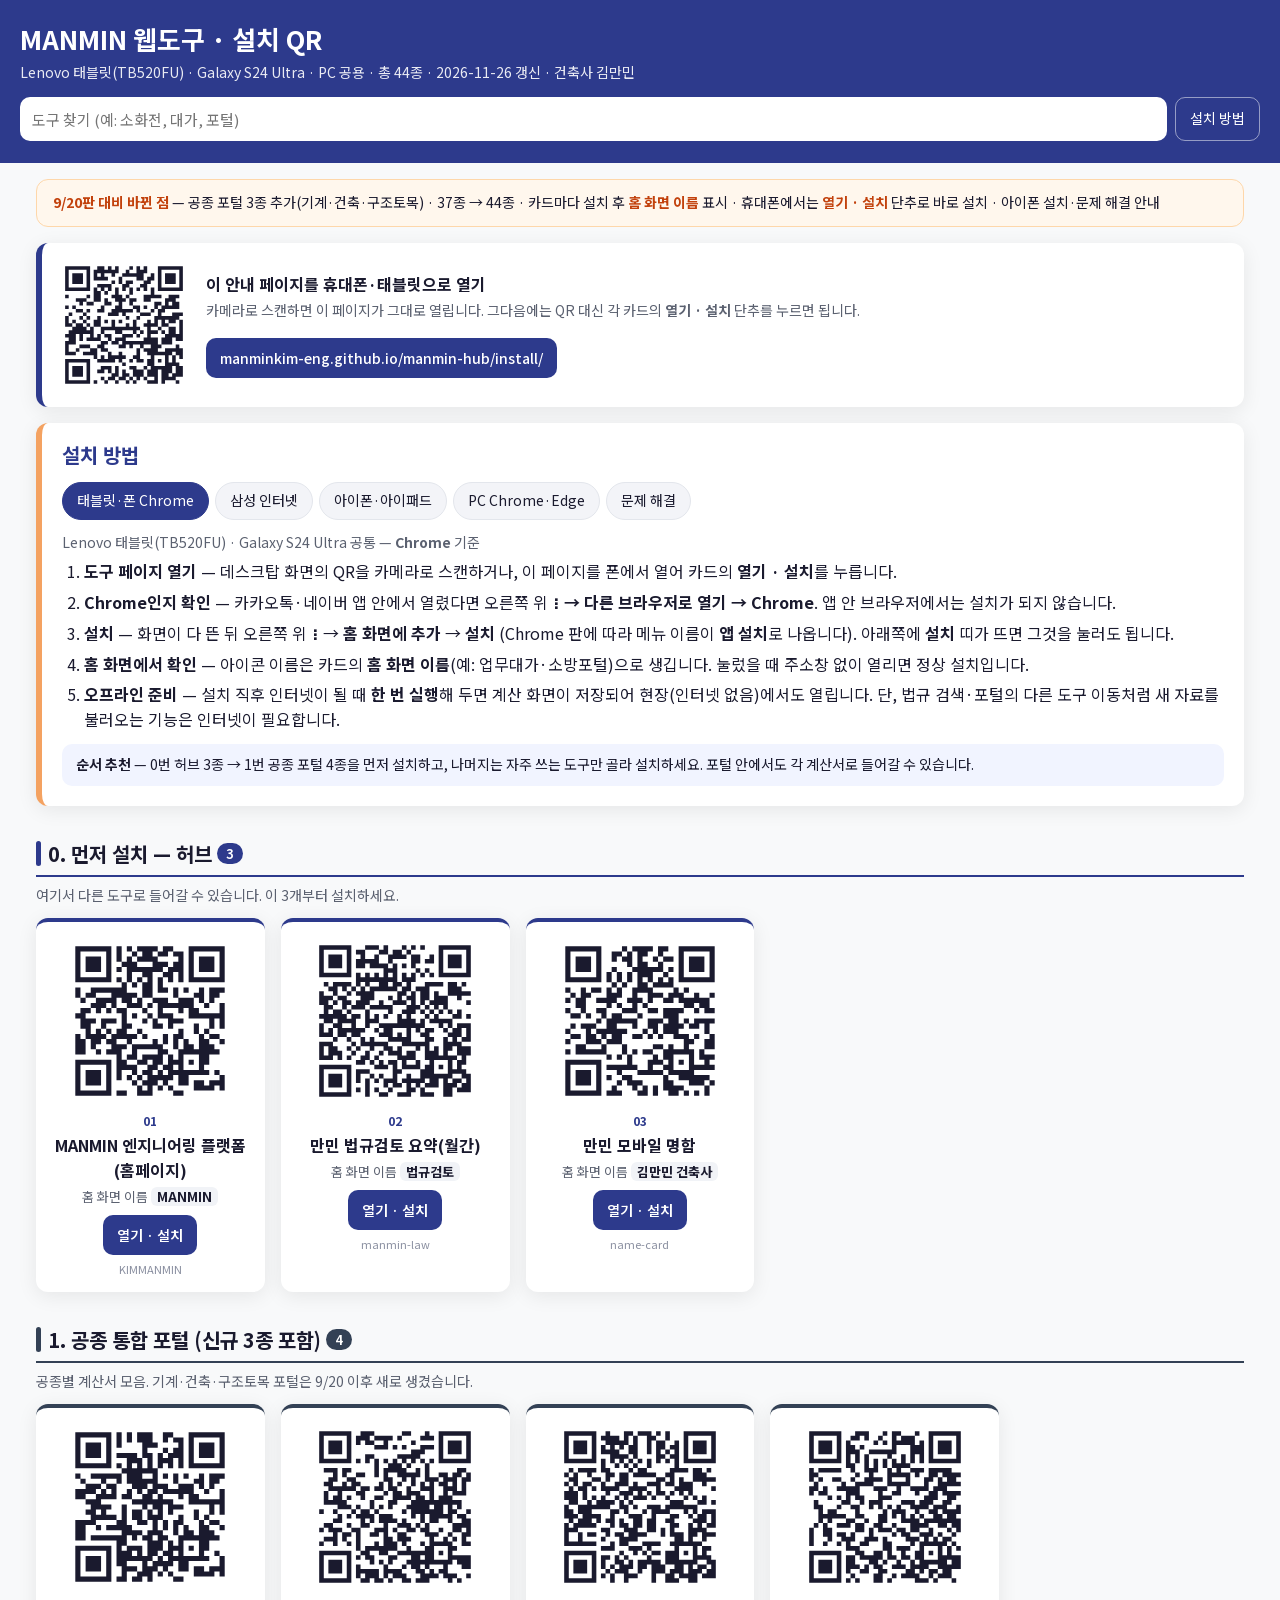
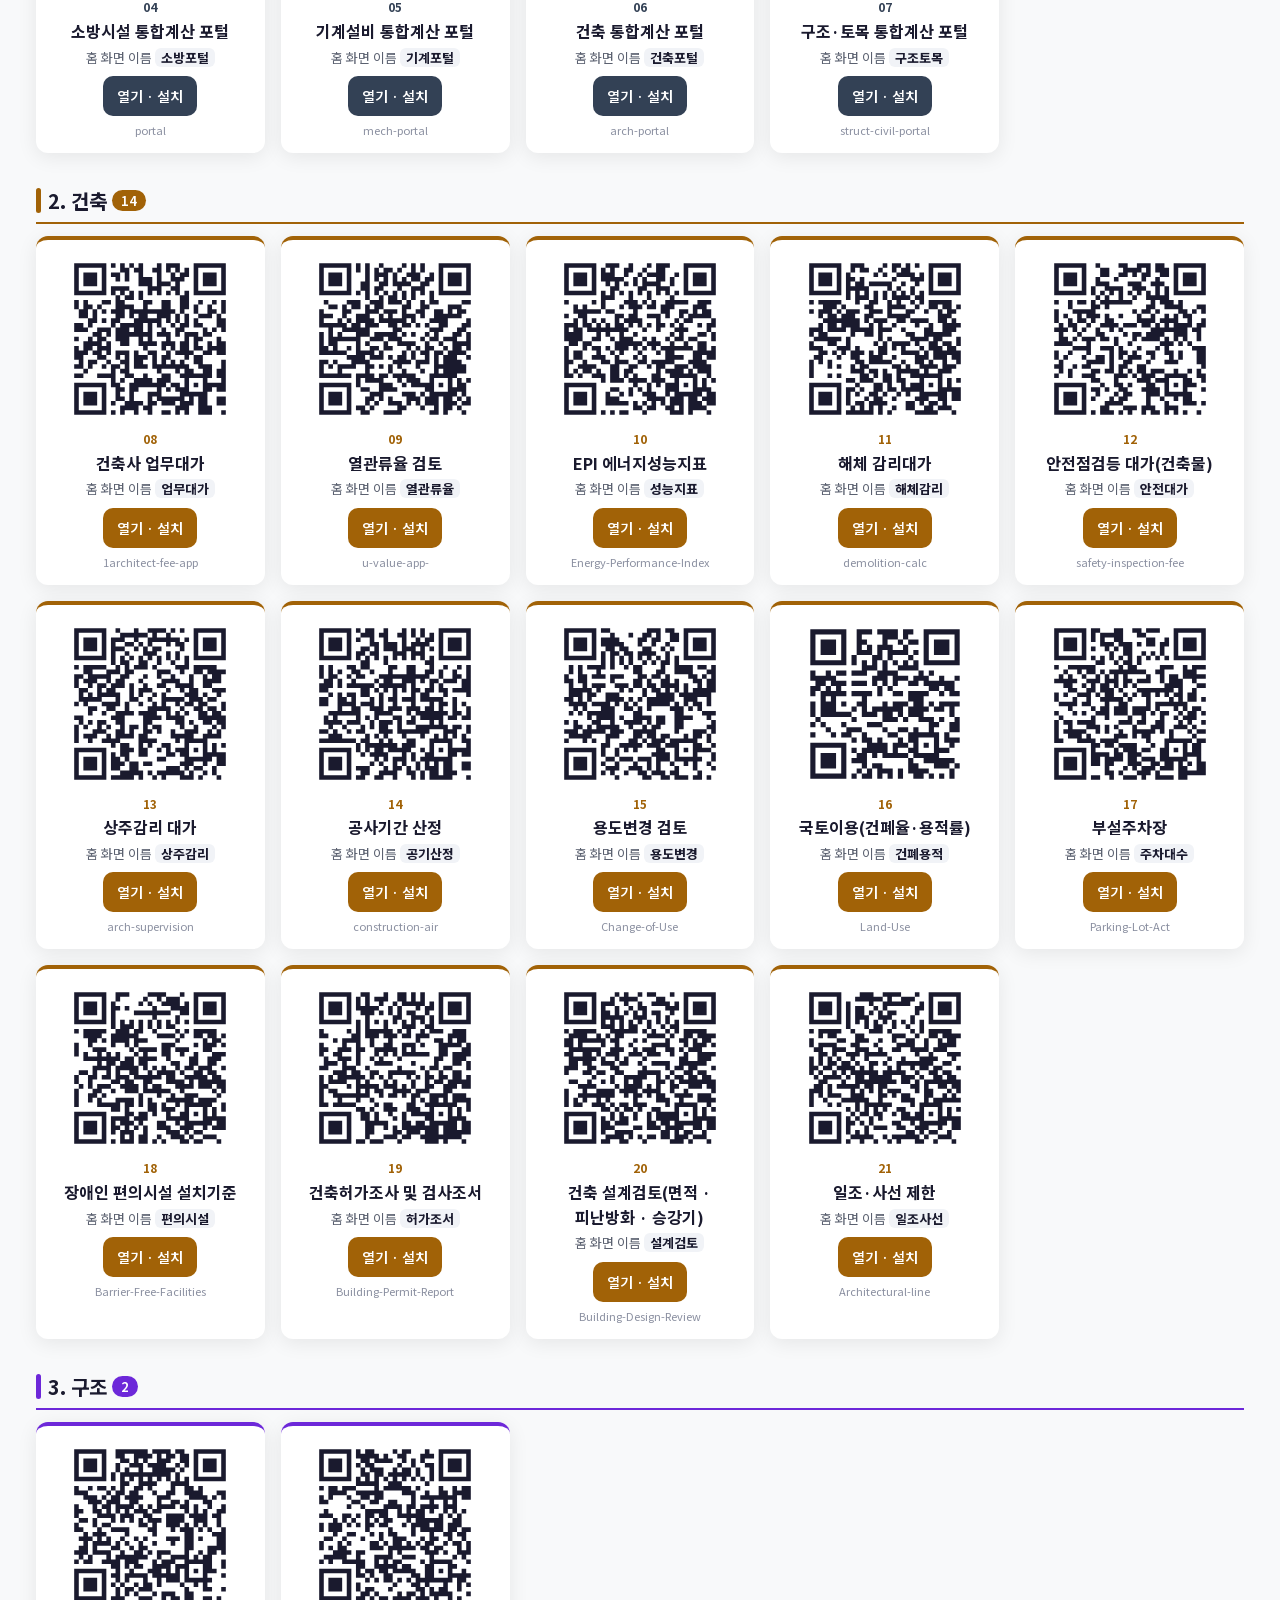
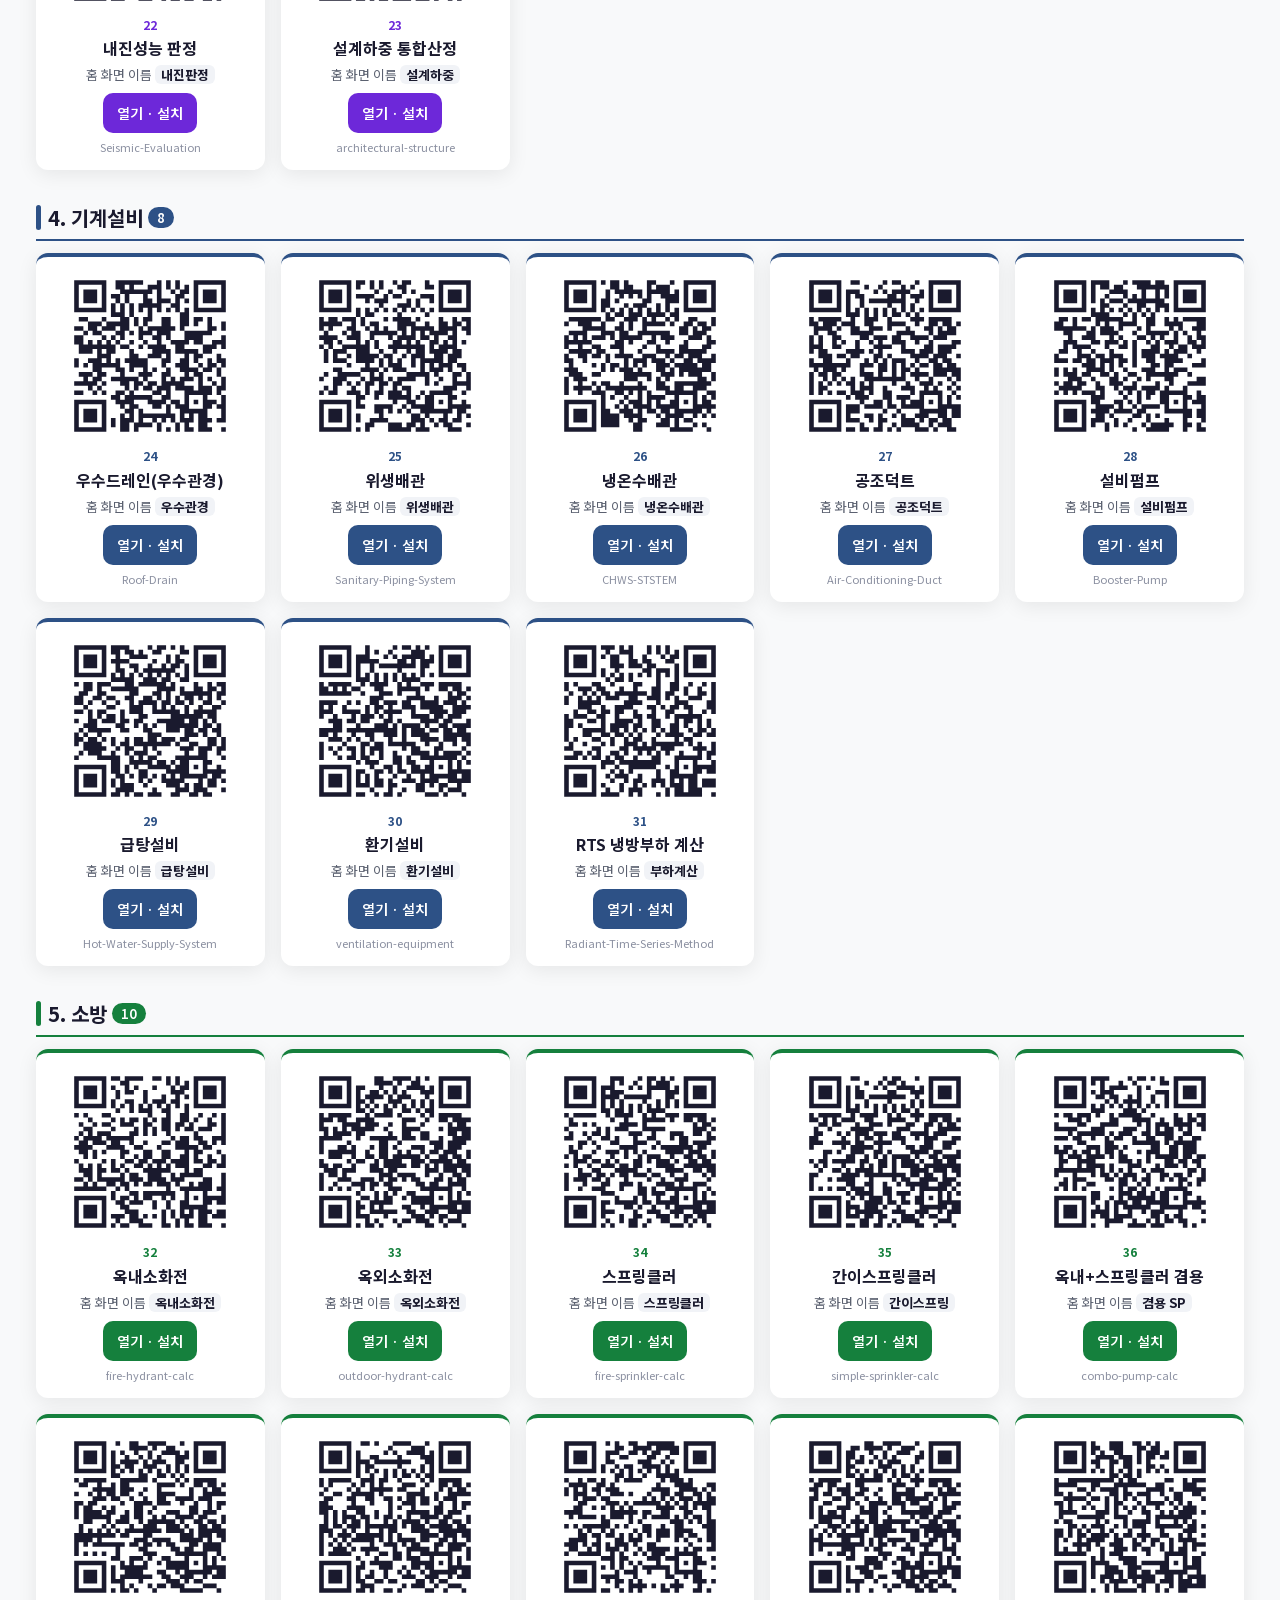
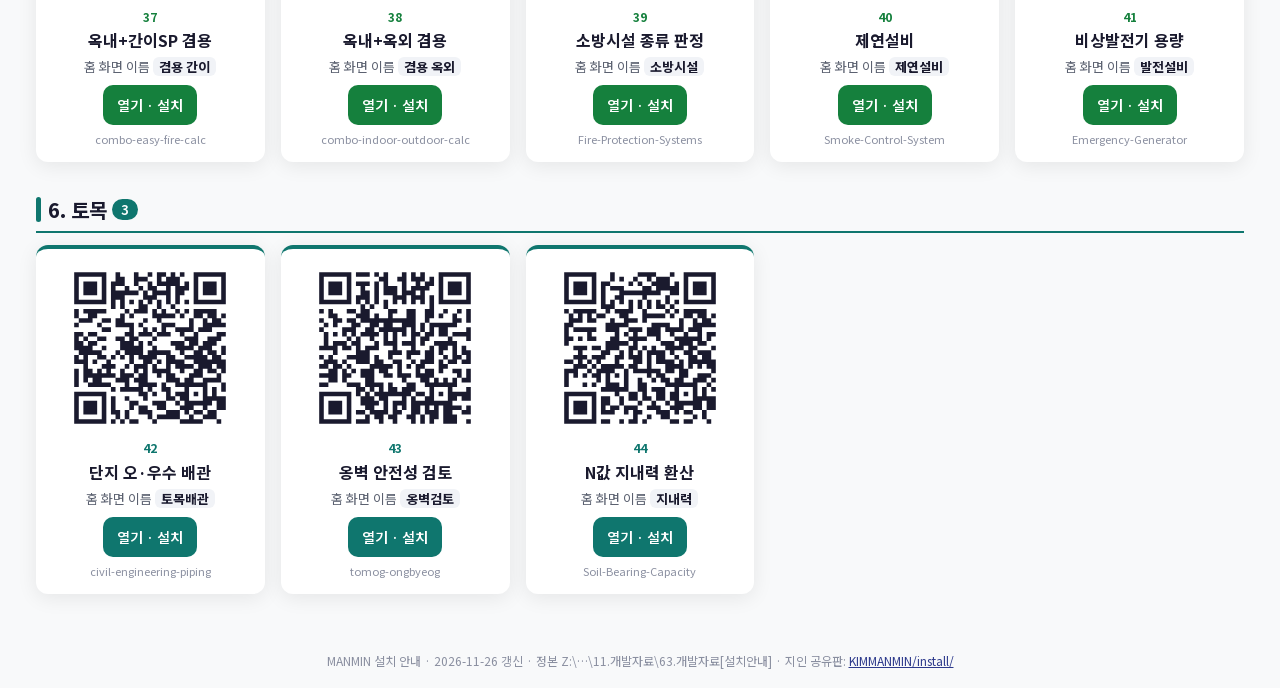
==== commit a8ffe73e: "v1.2.147: 49 건축 설계검토 신규 등재 · 포털 1.0.41 · 홈피 v3.39 기록 (§25-6-120) Co-Authored-By: Claude Opus 5.5 <no" ====
--- a/install/index.html
+++ b/install/index.html
@@ -1,6 +1,6 @@
 <!DOCTYPE html><html lang="ko"><head><meta charset="utf-8"><meta name="viewport" content="width=device-width,initial-scale=1">
 <title>MANMIN 설치 QR</title>
-<meta name="description" content="MANMIN 웹도구 43종 태블릿·휴대폰·PC 설치 안내">
+<meta name="description" content="MANMIN 웹도구 44종 태블릿·휴대폰·PC 설치 안내">
 <meta name="theme-color" content="#2D3A8C">
 <style>
 @font-face{font-family:"Noto Sans KR";src:url("../assets/fonts/NotoSansKR-var.woff2") format("woff2");font-weight:100 900;font-display:swap}
@@ -73,11 +73,11 @@
 }
 </style></head><body>
 <header><div class="hin"><h1>MANMIN 웹도구 · 설치 QR</h1>
-<p>Lenovo 태블릿(TB520FU) · Galaxy S24 Ultra · PC 공용 · 총 43종 · 2026-11-12 갱신 · 건축사 김만민</p>
+<p>Lenovo 태블릿(TB520FU) · Galaxy S24 Ultra · PC 공용 · 총 44종 · 2026-11-26 갱신 · 건축사 김만민</p>
 <div class="bar"><input id="q" type="search" placeholder="도구 찾기 (예: 소화전, 대가, 포털)" aria-label="도구 찾기">
 <button id="qrbtn" type="button" aria-pressed="false">QR 보기</button><a href="#guide">설치 방법</a></div></div></header>
 <main>
-<div class="new"><b>9/20판 대비 바뀐 점</b> — 공종 포털 3종 추가(기계·건축·구조토목) · 37종 → 43종 · 카드마다 설치 후 <b>홈 화면 이름</b> 표시 · 휴대폰에서는 <b>열기 · 설치</b> 단추로 바로 설치 · 아이폰 설치·문제 해결 안내</div>
+<div class="new"><b>9/20판 대비 바뀐 점</b> — 공종 포털 3종 추가(기계·건축·구조토목) · 37종 → 44종 · 카드마다 설치 후 <b>홈 화면 이름</b> 표시 · 휴대폰에서는 <b>열기 · 설치</b> 단추로 바로 설치 · 아이폰 설치·문제 해결 안내</div>
 <div class="self"><div class="qr"><svg viewBox="0 0 148 148" class="segno"><g transform="scale(4)"><path fill="#fff" d="M0 0h37v37h-37z"/><path class="qrline" stroke="#1a1a2e" d="M2 2.5h7m2 0h2m1 0h1m1 0h1m3 0h1m1 0h1m1 0h1m3 0h7m-33 1h1m5 0h1m1 0h7m2 0h1m2 0h3m3 0h1m5 0h1m-33 1h1m1 0h3m1 0h1m1 0h1m1 0h1m2 0h1m2 0h6m2 0h1m1 0h1m1 0h3m1 0h1m-33 1h1m1 0h3m1 0h1m1 0h4m3 0h1m4 0h2m1 0h2m1 0h1m1 0h3m1 0h1m-33 1h1m1 0h3m1 0h1m6 0h1m1 0h1m1 0h2m3 0h2m2 0h1m1 0h3m1 0h1m-33 1h1m5 0h1m2 0h4m3 0h2m3 0h2m3 0h1m5 0h1m-33 1h7m1 0h1m1 0h1m1 0h1m1 0h1m1 0h1m1 0h1m1 0h1m1 0h1m1 0h1m1 0h7m-25 1h2m1 0h1m2 0h1m3 0h1m5 0h1m-25 1h1m5 0h1m1 0h2m3 0h3m1 0h1m4 0h5m2 0h3m-29 1h3m2 0h2m1 0h1m2 0h3m1 0h2m2 0h2m4 0h3m-27 1h1m1 0h2m3 0h2m2 0h1m2 0h1m6 0h2m1 0h1m1 0h2m-32 1h1m1 0h1m7 0h1m3 0h2m3 0h2m1 0h1m2 0h1m1 0h5m-29 1h2m1 0h1m2 0h2m2 0h6m1 0h1m3 0h1m1 0h2m-27 1h1m3 0h1m6 0h3m1 0h1m4 0h3m2 0h1m3 0h3m-33 1h1m3 0h1m1 0h1m2 0h1m7 0h1m2 0h1m4 0h7m-32 1h1m1 0h1m2 0h1m2 0h2m1 0h1m1 0h1m1 0h1m3 0h1m3 0h1m1 0h1m1 0h1m1 0h2m1 0h1m-33 1h2m1 0h2m1 0h1m1 0h2m3 0h1m3 0h1m1 0h1m2 0h4m1 0h2m3 0h1m-31 1h4m1 0h1m2 0h11m2 0h1m2 0h1m2 0h2m1 0h1m-32 1h7m2 0h1m3 0h2m3 0h1m1 0h1m1 0h3m1 0h1m1 0h2m1 0h1m-33 1h3m1 0h1m2 0h1m1 0h1m1 0h2m3 0h3m1 0h1m2 0h1m4 0h5m-32 1h2m1 0h1m1 0h4m2 0h1m1 0h3m5 0h4m1 0h3m1 0h2m-33 1h3m7 0h2m1 0h2m1 0h10m1 0h3m-30 1h1m3 0h3m2 0h2m4 0h2m1 0h1m2 0h1m2 0h3m4 0h1m-32 1h1m2 0h1m3 0h2m1 0h2m8 0h1m1 0h4m2 0h5m-33 1h3m2 0h4m3 0h1m2 0h1m4 0h1m2 0h7m1 0h2m-25 1h1m1 0h1m1 0h5m2 0h2m3 0h1m3 0h1m1 0h1m1 0h1m-33 1h7m2 0h5m1 0h1m2 0h1m1 0h2m1 0h2m1 0h1m1 0h1m1 0h1m-31 1h1m5 0h1m9 0h1m6 0h2m3 0h4m-32 1h1m1 0h3m1 0h1m3 0h3m1 0h1m3 0h2m2 0h1m1 0h6m1 0h2m-33 1h1m1 0h3m1 0h1m2 0h2m1 0h1m1 0h1m1 0h1m2 0h3m1 0h3m1 0h3m1 0h2m-33 1h1m1 0h3m1 0h1m6 0h2m1 0h2m1 0h3m1 0h3m1 0h2m1 0h3m-33 1h1m5 0h1m3 0h1m1 0h2m1 0h2m1 0h1m1 0h1m1 0h1m2 0h1m1 0h4m-31 1h7m1 0h1m2 0h1m2 0h1m2 0h1m1 0h1m3 0h3m1 0h1m3 0h1"/></g></svg></div><div>
 <b>이 안내 페이지를 휴대폰·태블릿으로 열기</b>
 <p>카메라로 스캔하면 이 페이지가 그대로 열립니다. 그다음에는 QR 대신 각 카드의 <b>열기 · 설치</b> 단추를 누르면 됩니다.</p>
@@ -131,7 +131,7 @@
   <dt>설치 메뉴가 안 보여요</dt><dd>① 카카오톡·네이버 앱 안 브라우저인지 확인 → Chrome으로 열기 ② 시크릿 탭이면 일반 탭으로 ③ Play 스토어에서 Chrome 업데이트 ④ 화면이 다 뜬 뒤(5초쯤) 다시 ⋮ 메뉴 확인.</dd>
   <dt>아이콘을 누르면 주소창이 있는 창으로 열려요</dt><dd>"앱"이 아니라 "바로가기"로 만들어진 경우입니다. 아이콘을 길게 눌러 제거한 뒤, 홈 화면에 추가 대화상자에서 <b>설치</b>를 골라 다시 만드세요.</dd>
   <dt>고친 내용이 반영 안 되고 옛 화면이 나와요</dt><dd>인터넷이 될 때 앱을 열고 → 완전히 닫았다가(최근 앱에서 밀어 닫기) → 다시 엽니다. 저장된 화면이 새것으로 바뀌는 데 한 번 더 걸릴 수 있습니다.</dd>
-  <dt>사이트 데이터 삭제는 조심</dt><dd>43개 도구가 모두 같은 주소(manminkim-eng.github.io)를 써서, Chrome 설정에서 이 사이트의 저장 데이터를 지우면 <b>모든 도구의 입력값·오프라인 저장이 함께 지워집니다.</b> 위 방법으로 안 될 때만 쓰세요.</dd>
+  <dt>사이트 데이터 삭제는 조심</dt><dd>44개 도구가 모두 같은 주소(manminkim-eng.github.io)를 써서, Chrome 설정에서 이 사이트의 저장 데이터를 지우면 <b>모든 도구의 입력값·오프라인 저장이 함께 지워집니다.</b> 위 방법으로 안 될 때만 쓰세요.</dd>
   <dt>QR이 잘 안 읽혀요</dt><dd>모니터 밝기를 올리고 20~30cm 거리에서 QR 하나만 화면에 들어오게 찍습니다. 기본 카메라에서 안 되면 Google 렌즈(Chrome 주소창의 카메라 아이콘)를 쓰세요.</dd>
   <dt>폰에서 QR은 어떻게 쓰나요</dt><dd>폰 화면의 QR은 폰이 직접 찍을 수 없습니다. 폰에서는 <b>열기 · 설치</b> 단추를 쓰고, 위쪽 <b>QR 보기</b>를 켜면 폰 화면을 태블릿에 보여 주어 태블릿으로 스캔할 수도 있습니다.</dd>
   <dt>필요한 권한</dt><dd>설치에 따로 허용할 권한은 없습니다(카메라는 QR 스캔에만). 런처가 "홈 화면에 추가 허용"을 물으면 허용하세요. 계산서 PDF 저장은 앱 안 인쇄 단추 → <b>PDF로 저장</b>.</dd>
@@ -139,10 +139,10 @@
  </dl>
 </div>
 </section>
-<section class="grp" style="--c:#2D3A8C"><h2>0. 먼저 설치 — 허브 <span class="cnt">3</span></h2><p class="gdesc">여기서 다른 도구로 들어갈 수 있습니다. 이 3개부터 설치하세요.</p><div class="grid"><article class="card" style="--c:#2D3A8C" data-q="manmin 엔지니어링 플랫폼(홈페이지) manmin kimmanmin"><div class="qr"><svg viewBox="0 0 132 132" class="segno"><g transform="scale(4)"><path fill="#fff" d="M0 0h33v33h-33z"/><path class="qrline" stroke="#1a1a2e" d="M2 2.5h7m1 0h1m1 0h1m1 0h4m1 0h2m3 0h7m-29 1h1m5 0h1m1 0h1m2 0h1m1 0h2m1 0h2m1 0h2m1 0h1m5 0h1m-29 1h1m1 0h3m1 0h1m1 0h1m1 0h1m1 0h4m4 0h1m1 0h1m1 0h3m1 0h1m-29 1h1m1 0h3m1 0h1m2 0h3m3 0h3m1 0h2m1 0h1m1 0h3m1 0h1m-29 1h1m1 0h3m1 0h1m1 0h1m1 0h7m1 0h3m1 0h1m1 0h3m1 0h1m-29 1h1m5 0h1m3 0h1m2 0h2m2 0h2m1 0h1m1 0h1m5 0h1m-29 1h7m1 0h1m1 0h1m1 0h1m1 0h1m1 0h1m1 0h1m1 0h1m1 0h7m-20 1h1m1 0h1m1 0h2m1 0h1m-17 1h1m2 0h7m3 0h2m1 0h2m1 0h1m1 0h1m2 0h1m1 0h3m-29 1h1m1 0h2m3 0h5m1 0h2m4 0h1m3 0h2m1 0h2m-27 1h1m2 0h4m1 0h2m1 0h1m2 0h3m2 0h3m1 0h1m1 0h1m-24 1h3m1 0h1m2 0h3m1 0h1m1 0h7m2 0h1m2 0h1m-28 1h2m1 0h1m1 0h1m1 0h2m3 0h1m2 0h1m3 0h1m1 0h2m4 0h1m-29 1h2m7 0h1m1 0h1m2 0h1m1 0h3m3 0h7m-28 1h3m1 0h3m1 0h1m3 0h1m1 0h1m2 0h3m5 0h1m1 0h1m-28 1h2m2 0h1m3 0h2m4 0h2m1 0h1m4 0h1m2 0h1m1 0h1m-27 1h1m1 0h1m1 0h1m1 0h2m2 0h1m7 0h1m2 0h1m1 0h1m-26 1h1m1 0h4m1 0h5m1 0h1m3 0h1m1 0h2m3 0h1m1 0h2m-28 1h2m1 0h2m1 0h2m2 0h1m4 0h1m1 0h1m1 0h1m1 0h1m2 0h2m2 0h1m-29 1h2m1 0h1m3 0h3m1 0h6m2 0h1m1 0h2m1 0h3m-27 1h2m2 0h1m1 0h3m2 0h1m4 0h2m2 0h8m-20 1h1m1 0h2m1 0h4m1 0h1m1 0h1m3 0h2m-26 1h7m1 0h2m2 0h2m1 0h2m1 0h3m1 0h1m1 0h2m-26 1h1m5 0h1m1 0h4m2 0h2m1 0h2m1 0h1m3 0h1m-25 1h1m1 0h3m1 0h1m1 0h1m2 0h1m1 0h2m1 0h1m1 0h8m1 0h1m-28 1h1m1 0h3m1 0h1m1 0h1m1 0h1m1 0h1m1 0h5m1 0h2m6 0h1m-29 1h1m1 0h3m1 0h1m4 0h1m1 0h3m1 0h1m2 0h2m1 0h2m1 0h3m-29 1h1m5 0h1m5 0h1m1 0h1m1 0h1m1 0h1m4 0h4m1 0h1m-29 1h7m1 0h2m2 0h3m4 0h2"/></g></svg></div><div class="info"><div class="no">01</div><div class="nm">MANMIN 엔지니어링 플랫폼(홈페이지)</div><div class="sn" title="설치 후 홈 화면 아이콘 이름">홈 화면 이름 <b>MANMIN</b></div><a class="open" href="https://manminkim-eng.github.io/KIMMANMIN/" target="_blank" rel="noopener">열기 · 설치</a><div class="url">KIMMANMIN</div></div></article><article class="card" style="--c:#2D3A8C" data-q="만민 법규검토 요약(월간) 법규검토 manmin-law"><div class="qr"><svg viewBox="0 0 148 148" class="segno"><g transform="scale(4)"><path fill="#fff" d="M0 0h37v37h-37z"/><path class="qrline" stroke="#1a1a2e" d="M2 2.5h7m3 0h3m1 0h1m3 0h1m1 0h1m1 0h1m3 0h7m-33 1h1m5 0h1m1 0h2m3 0h2m1 0h2m1 0h1m6 0h1m5 0h1m-33 1h1m1 0h3m1 0h1m2 0h1m2 0h1m2 0h4m1 0h2m2 0h1m1 0h1m1 0h3m1 0h1m-33 1h1m1 0h3m1 0h1m1 0h5m2 0h1m4 0h2m1 0h2m1 0h1m1 0h3m1 0h1m-33 1h1m1 0h3m1 0h1m1 0h2m1 0h4m1 0h1m1 0h1m1 0h1m5 0h1m1 0h3m1 0h1m-33 1h1m5 0h1m7 0h3m4 0h1m1 0h1m2 0h1m5 0h1m-33 1h7m1 0h1m1 0h1m1 0h1m1 0h1m1 0h1m1 0h1m1 0h1m1 0h1m1 0h1m1 0h7m-25 1h9m1 0h3m-20 1h1m1 0h4m1 0h1m1 0h1m2 0h2m1 0h2m1 0h1m3 0h4m1 0h2m1 0h1m-30 1h2m1 0h1m1 0h1m1 0h1m1 0h6m1 0h2m1 0h3m4 0h3m-31 1h1m2 0h1m2 0h1m1 0h4m5 0h2m1 0h1m1 0h2m1 0h1m2 0h5m-33 1h3m1 0h2m3 0h3m3 0h1m1 0h1m1 0h2m1 0h2m1 0h3m2 0h1m-31 1h2m1 0h1m1 0h2m1 0h3m2 0h1m2 0h3m1 0h1m1 0h1m1 0h4m4 0h1m-32 1h2m2 0h1m1 0h3m1 0h5m3 0h3m1 0h1m1 0h1m1 0h1m-27 1h1m1 0h2m1 0h1m3 0h1m4 0h1m2 0h3m1 0h1m1 0h1m1 0h1m1 0h1m1 0h1m-31 1h6m1 0h2m1 0h1m1 0h1m1 0h1m2 0h1m1 0h1m3 0h1m1 0h1m3 0h2m1 0h1m-32 1h2m1 0h4m2 0h3m4 0h4m1 0h1m1 0h5m-29 1h1m2 0h2m2 0h1m2 0h1m2 0h10m3 0h1m1 0h1m1 0h3m-33 1h1m1 0h1m1 0h6m2 0h1m1 0h2m3 0h1m1 0h1m1 0h2m2 0h1m1 0h2m1 0h1m-33 1h3m1 0h2m1 0h2m4 0h3m1 0h1m1 0h1m2 0h2m4 0h3m1 0h1m-30 1h1m2 0h1m2 0h1m1 0h1m3 0h5m3 0h2m2 0h1m1 0h1m1 0h2m-33 1h3m4 0h1m1 0h6m3 0h6m3 0h4m-31 1h1m1 0h2m2 0h1m1 0h1m2 0h1m2 0h2m1 0h1m3 0h1m1 0h1m1 0h1m1 0h2m1 0h3m-33 1h1m1 0h3m2 0h1m2 0h1m2 0h1m1 0h3m1 0h2m2 0h3m1 0h1m2 0h3m-33 1h3m1 0h1m1 0h1m2 0h2m1 0h1m4 0h4m2 0h7m1 0h1m-24 1h2m1 0h1m1 0h1m1 0h2m1 0h1m2 0h1m2 0h1m3 0h1m1 0h2m-32 1h7m5 0h3m1 0h1m1 0h4m1 0h2m1 0h1m1 0h1m1 0h1m-31 1h1m5 0h1m1 0h3m5 0h2m4 0h3m3 0h4m-32 1h1m1 0h3m1 0h1m1 0h1m2 0h1m1 0h1m2 0h1m2 0h1m2 0h7m2 0h2m-33 1h1m1 0h3m1 0h1m1 0h1m1 0h1m1 0h1m1 0h3m1 0h5m1 0h2m1 0h1m1 0h2m1 0h1m-33 1h1m1 0h3m1 0h1m3 0h1m3 0h1m1 0h2m1 0h1m1 0h1m1 0h3m1 0h3m1 0h2m-33 1h1m5 0h1m1 0h1m1 0h1m1 0h1m2 0h1m3 0h2m1 0h1m4 0h2m1 0h3m-33 1h7m3 0h1m2 0h2m2 0h3m2 0h3m2 0h2"/></g></svg></div><div class="info"><div class="no">02</div><div class="nm">만민 법규검토 요약(월간)</div><div class="sn" title="설치 후 홈 화면 아이콘 이름">홈 화면 이름 <b>법규검토</b></div><a class="open" href="https://manminkim-eng.github.io/manmin-law/" target="_blank" rel="noopener">열기 · 설치</a><div class="url">manmin-law</div></div></article><article class="card" style="--c:#2D3A8C" data-q="만민 모바일 명함 김만민 건축사 name-card"><div class="qr"><svg viewBox="0 0 132 132" class="segno"><g transform="scale(4)"><path fill="#fff" d="M0 0h33v33h-33z"/><path class="qrline" stroke="#1a1a2e" d="M2 2.5h7m4 0h1m1 0h4m1 0h2m2 0h7m-29 1h1m5 0h1m2 0h2m1 0h1m1 0h2m2 0h1m3 0h1m5 0h1m-29 1h1m1 0h3m1 0h1m2 0h1m1 0h2m1 0h1m2 0h1m1 0h2m1 0h1m1 0h3m1 0h1m-29 1h1m1 0h3m1 0h1m5 0h1m1 0h2m2 0h1m3 0h1m1 0h3m1 0h1m-29 1h1m1 0h3m1 0h1m2 0h1m3 0h6m1 0h1m1 0h1m1 0h3m1 0h1m-29 1h1m5 0h1m1 0h1m1 0h1m1 0h1m1 0h3m2 0h1m2 0h1m5 0h1m-29 1h7m1 0h1m1 0h1m1 0h1m1 0h1m1 0h1m1 0h1m1 0h1m1 0h7m-20 1h1m1 0h1m2 0h2m1 0h4m-21 1h1m2 0h1m1 0h2m1 0h1m1 0h1m2 0h4m4 0h1m1 0h1m-23 1h1m1 0h2m3 0h3m2 0h1m2 0h3m1 0h3m2 0h1m2 0h1m-29 1h1m1 0h2m2 0h4m2 0h3m1 0h1m2 0h2m1 0h6m-26 1h2m4 0h1m1 0h1m2 0h1m1 0h1m7 0h2m1 0h2m-28 1h1m2 0h1m2 0h2m3 0h3m2 0h2m1 0h4m2 0h1m1 0h2m-28 1h2m1 0h1m2 0h1m1 0h2m3 0h1m4 0h3m-16 1h1m1 0h6m2 0h3m1 0h2m1 0h1m1 0h4m-28 1h1m1 0h3m2 0h2m3 0h1m2 0h2m1 0h4m1 0h2m1 0h1m-28 1h1m3 0h1m1 0h6m3 0h1m1 0h1m1 0h3m5 0h1m-27 1h2m1 0h2m1 0h1m1 0h2m2 0h2m1 0h1m1 0h1m2 0h3m1 0h1m2 0h1m-29 1h1m3 0h3m1 0h3m12 0h2m2 0h2m-27 1h2m3 0h1m3 0h1m5 0h2m1 0h1m2 0h1m3 0h2m-29 1h1m1 0h6m3 0h1m1 0h1m1 0h2m2 0h6m1 0h1m-19 1h1m1 0h1m1 0h1m4 0h1m1 0h2m3 0h1m1 0h3m-29 1h7m5 0h1m3 0h3m1 0h1m1 0h1m1 0h1m2 0h1m-28 1h1m5 0h1m1 0h6m2 0h1m2 0h2m3 0h5m-29 1h1m1 0h3m1 0h1m3 0h1m3 0h5m1 0h5m-25 1h1m1 0h3m1 0h1m1 0h1m2 0h2m6 0h1m2 0h6m-28 1h1m1 0h3m1 0h1m3 0h1m1 0h3m4 0h2m3 0h3m1 0h1m-29 1h1m5 0h1m2 0h1m3 0h1m1 0h1m1 0h1m1 0h4m4 0h1m-28 1h7m1 0h3m3 0h2m1 0h1m2 0h2m1 0h1m1 0h1m1 0h1"/></g></svg></div><div class="info"><div class="no">03</div><div class="nm">만민 모바일 명함</div><div class="sn" title="설치 후 홈 화면 아이콘 이름">홈 화면 이름 <b>김만민 건축사</b></div><a class="open" href="https://manminkim-eng.github.io/name-card/" target="_blank" rel="noopener">열기 · 설치</a><div class="url">name-card</div></div></article></div></section><section class="grp" style="--c:#334155"><h2>1. 공종 통합 포털 (신규 3종 포함) <span class="cnt">4</span></h2><p class="gdesc">공종별 계산서 모음. 기계·건축·구조토목 포털은 9/20 이후 새로 생겼습니다.</p><div class="grid"><article class="card" style="--c:#334155" data-q="소방시설 통합계산 포털 소방포털 portal"><div class="qr"><svg viewBox="0 0 132 132" class="segno"><g transform="scale(4)"><path fill="#fff" d="M0 0h33v33h-33z"/><path class="qrline" stroke="#1a1a2e" d="M2 2.5h7m1 0h1m1 0h1m1 0h3m2 0h2m3 0h7m-29 1h1m5 0h1m1 0h1m1 0h1m1 0h3m2 0h1m1 0h2m1 0h1m5 0h1m-29 1h1m1 0h3m1 0h1m1 0h1m4 0h3m4 0h1m1 0h1m1 0h3m1 0h1m-29 1h1m1 0h3m1 0h1m6 0h1m3 0h1m1 0h2m1 0h1m1 0h3m1 0h1m-29 1h1m1 0h3m1 0h1m1 0h4m1 0h2m1 0h1m1 0h3m1 0h1m1 0h3m1 0h1m-29 1h1m5 0h1m3 0h3m1 0h1m1 0h3m1 0h1m1 0h1m5 0h1m-29 1h7m1 0h1m1 0h1m1 0h1m1 0h1m1 0h1m1 0h1m1 0h1m1 0h7m-20 1h7m-16 1h1m2 0h6m1 0h3m2 0h1m1 0h1m1 0h1m1 0h1m2 0h1m1 0h3m-28 1h1m3 0h1m2 0h1m1 0h6m3 0h1m3 0h2m1 0h2m-26 1h3m1 0h2m3 0h3m1 0h3m2 0h3m1 0h1m1 0h1m-27 1h4m1 0h1m1 0h1m2 0h1m1 0h1m1 0h2m1 0h6m2 0h1m2 0h1m-29 1h2m2 0h4m1 0h2m2 0h2m1 0h1m3 0h1m1 0h2m4 0h1m-27 1h3m6 0h8m3 0h7m-26 1h4m2 0h1m3 0h1m1 0h2m1 0h3m5 0h1m1 0h1m-27 1h2m1 0h1m3 0h1m1 0h2m1 0h1m1 0h1m1 0h1m4 0h1m2 0h1m1 0h1m-26 1h5m1 0h1m1 0h2m1 0h3m3 0h1m2 0h1m1 0h1m-26 1h4m4 0h2m2 0h2m1 0h1m1 0h1m1 0h2m3 0h1m1 0h2m-28 1h2m2 0h1m1 0h5m4 0h1m1 0h1m1 0h1m1 0h1m2 0h2m2 0h1m-29 1h2m7 0h4m1 0h3m2 0h1m1 0h2m1 0h3m-27 1h2m1 0h7m1 0h1m1 0h2m1 0h2m2 0h8m-20 1h2m4 0h3m1 0h1m1 0h1m3 0h2m-26 1h7m1 0h1m1 0h3m1 0h3m1 0h3m1 0h1m1 0h2m-26 1h1m5 0h1m1 0h3m1 0h1m1 0h2m1 0h2m1 0h1m3 0h1m2 0h1m-28 1h1m1 0h3m1 0h1m1 0h7m1 0h1m1 0h8m2 0h1m-29 1h1m1 0h3m1 0h1m1 0h2m3 0h1m1 0h4m1 0h2m6 0h1m-29 1h1m1 0h3m1 0h1m2 0h3m1 0h3m1 0h1m2 0h2m1 0h2m1 0h3m-29 1h1m5 0h1m2 0h1m2 0h3m1 0h1m1 0h1m4 0h4m1 0h1m-29 1h7m1 0h2m1 0h2m1 0h1m4 0h2"/></g></svg></div><div class="info"><div class="no">04</div><div class="nm">소방시설 통합계산 포털</div><div class="sn" title="설치 후 홈 화면 아이콘 이름">홈 화면 이름 <b>소방포털</b></div><a class="open" href="https://manminkim-eng.github.io/portal/" target="_blank" rel="noopener">열기 · 설치</a><div class="url">portal</div></div></article><article class="card" style="--c:#334155" data-q="기계설비 통합계산 포털 기계포털 mech-portal"><div class="qr"><svg viewBox="0 0 148 148" class="segno"><g transform="scale(4)"><path fill="#fff" d="M0 0h37v37h-37z"/><path class="qrline" stroke="#1a1a2e" d="M2 2.5h7m2 0h3m6 0h2m3 0h1m2 0h7m-33 1h1m5 0h1m1 0h3m1 0h4m1 0h1m4 0h3m1 0h1m5 0h1m-33 1h1m1 0h3m1 0h1m1 0h1m1 0h2m2 0h1m5 0h1m5 0h1m1 0h3m1 0h1m-33 1h1m1 0h3m1 0h1m5 0h3m1 0h1m1 0h1m3 0h3m1 0h1m1 0h3m1 0h1m-33 1h1m1 0h3m1 0h1m13 0h3m3 0h1m1 0h3m1 0h1m-33 1h1m5 0h1m3 0h2m5 0h5m4 0h1m5 0h1m-33 1h7m1 0h1m1 0h1m1 0h1m1 0h1m1 0h1m1 0h1m1 0h1m1 0h1m1 0h1m1 0h7m-21 1h1m2 0h3m1 0h1m3 0h1m-23 1h3m1 0h2m5 0h1m1 0h5m2 0h1m1 0h1m6 0h2m-29 1h1m1 0h1m2 0h2m2 0h1m1 0h1m2 0h5m1 0h1m2 0h2m1 0h2m1 0h1m-31 1h2m2 0h2m6 0h2m2 0h1m1 0h1m2 0h3m1 0h3m1 0h2m-32 1h2m2 0h1m1 0h2m4 0h1m1 0h1m1 0h1m2 0h1m1 0h1m1 0h1m1 0h2m1 0h1m1 0h1m-30 1h6m1 0h2m1 0h2m1 0h2m2 0h1m2 0h3m2 0h3m1 0h1m-31 1h1m2 0h1m3 0h2m4 0h1m1 0h2m1 0h3m2 0h1m2 0h1m1 0h3m-31 1h1m1 0h2m1 0h1m2 0h1m2 0h2m2 0h4m1 0h2m1 0h1m1 0h3m-28 1h5m5 0h1m3 0h2m3 0h11m-27 1h3m1 0h1m2 0h1m1 0h1m1 0h1m3 0h5m1 0h2m1 0h1m1 0h1m-31 1h1m2 0h1m3 0h1m1 0h2m1 0h1m5 0h1m1 0h7m1 0h2m2 0h1m-29 1h1m1 0h1m1 0h4m1 0h3m4 0h1m1 0h1m1 0h5m1 0h2m-29 1h2m4 0h1m1 0h1m1 0h4m1 0h1m3 0h1m1 0h2m2 0h1m2 0h2m-32 1h2m3 0h1m2 0h2m3 0h1m2 0h3m1 0h1m1 0h1m5 0h4m-33 1h1m1 0h3m2 0h2m3 0h3m1 0h1m2 0h2m1 0h2m2 0h1m2 0h2m1 0h1m-30 1h1m1 0h2m1 0h1m2 0h2m1 0h1m2 0h2m4 0h3m2 0h1m2 0h2m-32 1h3m1 0h1m2 0h1m5 0h2m1 0h3m4 0h1m2 0h1m1 0h1m1 0h1m-32 1h1m2 0h1m2 0h1m1 0h1m3 0h1m1 0h3m1 0h1m3 0h1m1 0h5m2 0h2m-25 1h1m1 0h7m2 0h1m3 0h2m3 0h2m-30 1h7m2 0h2m2 0h2m2 0h8m1 0h1m1 0h1m-29 1h1m5 0h1m1 0h1m1 0h2m3 0h2m3 0h2m1 0h2m3 0h5m-33 1h1m1 0h3m1 0h1m4 0h1m1 0h1m1 0h1m3 0h10m1 0h3m-33 1h1m1 0h3m1 0h1m1 0h1m5 0h1m3 0h1m1 0h2m1 0h1m3 0h1m3 0h2m-33 1h1m1 0h3m1 0h1m1 0h5m1 0h4m3 0h2m1 0h1m1 0h2m-28 1h1m5 0h1m1 0h1m1 0h3m1 0h1m1 0h3m3 0h4m1 0h3m2 0h1m-33 1h7m2 0h2m1 0h2m1 0h1m2 0h2m1 0h3m4 0h1m1 0h1"/></g></svg></div><div class="info"><div class="no">05</div><div class="nm">기계설비 통합계산 포털</div><div class="sn" title="설치 후 홈 화면 아이콘 이름">홈 화면 이름 <b>기계포털</b></div><a class="open" href="https://manminkim-eng.github.io/mech-portal/" target="_blank" rel="noopener">열기 · 설치</a><div class="url">mech-portal</div></div></article><article class="card" style="--c:#334155" data-q="건축 통합계산 포털 건축포털 arch-portal"><div class="qr"><svg viewBox="0 0 148 148" class="segno"><g transform="scale(4)"><path fill="#fff" d="M0 0h37v37h-37z"/><path class="qrline" stroke="#1a1a2e" d="M2 2.5h7m2 0h1m3 0h2m1 0h3m1 0h1m1 0h1m3 0h7m-33 1h1m5 0h1m1 0h4m1 0h1m1 0h1m2 0h2m2 0h1m3 0h1m5 0h1m-33 1h1m1 0h3m1 0h1m2 0h5m1 0h1m2 0h1m1 0h2m2 0h1m1 0h1m1 0h3m1 0h1m-33 1h1m1 0h3m1 0h1m1 0h1m1 0h1m1 0h1m1 0h2m2 0h1m1 0h2m1 0h2m1 0h1m1 0h3m1 0h1m-33 1h1m1 0h3m1 0h1m1 0h4m2 0h2m2 0h1m1 0h1m1 0h1m1 0h1m1 0h1m1 0h3m1 0h1m-33 1h1m5 0h1m3 0h4m1 0h1m4 0h2m1 0h2m1 0h1m5 0h1m-33 1h7m1 0h1m1 0h1m1 0h1m1 0h1m1 0h1m1 0h1m1 0h1m1 0h1m1 0h1m1 0h7m-25 1h1m2 0h1m1 0h1m1 0h1m2 0h1m5 0h1m-24 1h1m1 0h4m1 0h2m4 0h1m1 0h2m5 0h4m1 0h2m1 0h1m-32 1h1m1 0h1m2 0h1m3 0h2m1 0h2m1 0h5m2 0h2m4 0h3m-30 1h2m3 0h2m1 0h1m2 0h2m6 0h2m1 0h1m1 0h1m2 0h5m-33 1h1m1 0h1m1 0h2m2 0h1m2 0h3m1 0h1m2 0h3m1 0h2m1 0h3m2 0h1m-30 1h1m1 0h2m1 0h1m1 0h4m2 0h4m2 0h1m3 0h4m4 0h1m-33 1h3m1 0h1m4 0h1m2 0h3m1 0h1m1 0h1m1 0h2m1 0h1m1 0h1m1 0h1m-28 1h3m1 0h1m1 0h1m1 0h1m2 0h1m1 0h1m1 0h3m1 0h1m2 0h1m3 0h1m1 0h1m1 0h1m-30 1h2m2 0h1m1 0h4m1 0h1m1 0h1m8 0h3m3 0h2m1 0h1m-33 1h1m2 0h7m2 0h2m1 0h1m2 0h3m1 0h7m-29 1h2m1 0h3m4 0h2m1 0h1m3 0h1m1 0h4m3 0h1m1 0h1m1 0h3m-33 1h3m1 0h4m2 0h1m3 0h3m2 0h1m3 0h2m2 0h1m1 0h2m1 0h1m-32 1h1m1 0h3m1 0h1m1 0h2m1 0h1m2 0h2m1 0h2m2 0h2m4 0h3m1 0h1m-33 1h1m1 0h5m3 0h1m1 0h2m1 0h2m1 0h2m3 0h2m2 0h1m1 0h1m1 0h2m-33 1h3m5 0h2m3 0h3m2 0h2m1 0h1m1 0h1m3 0h4m-31 1h1m2 0h1m1 0h2m2 0h1m1 0h2m1 0h4m3 0h1m1 0h3m1 0h2m1 0h3m-33 1h1m2 0h1m4 0h1m3 0h4m8 0h2m1 0h1m2 0h1m-31 1h7m3 0h1m1 0h2m3 0h4m2 0h7m-22 1h3m3 0h3m1 0h1m5 0h1m3 0h1m1 0h2m-32 1h7m5 0h1m2 0h1m1 0h1m1 0h2m1 0h3m1 0h1m1 0h1m1 0h1m-31 1h1m5 0h1m1 0h2m1 0h1m1 0h1m4 0h1m3 0h3m3 0h4m-32 1h1m1 0h3m1 0h1m1 0h1m2 0h2m1 0h1m1 0h5m1 0h7m2 0h2m-33 1h1m1 0h3m1 0h1m1 0h1m1 0h1m1 0h3m1 0h2m1 0h3m2 0h2m1 0h1m1 0h2m1 0h1m-33 1h1m1 0h3m1 0h1m2 0h1m1 0h3m2 0h1m2 0h3m1 0h3m1 0h3m1 0h2m-33 1h1m5 0h1m1 0h1m1 0h1m2 0h3m3 0h1m2 0h2m1 0h4m1 0h3m-33 1h7m3 0h1m2 0h1m5 0h1m2 0h3m2 0h2"/></g></svg></div><div class="info"><div class="no">06</div><div class="nm">건축 통합계산 포털</div><div class="sn" title="설치 후 홈 화면 아이콘 이름">홈 화면 이름 <b>건축포털</b></div><a class="open" href="https://manminkim-eng.github.io/arch-portal/" target="_blank" rel="noopener">열기 · 설치</a><div class="url">arch-portal</div></div></article><article class="card" style="--c:#334155" data-q="구조·토목 통합계산 포털 구조토목 struct-civil-portal"><div class="qr"><svg viewBox="0 0 148 148" class="segno"><g transform="scale(4)"><path fill="#fff" d="M0 0h37v37h-37z"/><path class="qrline" stroke="#1a1a2e" d="M2 2.5h7m3 0h3m3 0h1m1 0h2m3 0h1m2 0h7m-33 1h1m5 0h1m2 0h2m1 0h1m2 0h1m2 0h1m1 0h3m3 0h1m5 0h1m-33 1h1m1 0h3m1 0h1m1 0h1m5 0h1m1 0h1m1 0h5m1 0h1m1 0h1m1 0h3m1 0h1m-33 1h1m1 0h3m1 0h1m1 0h2m1 0h1m6 0h1m3 0h3m1 0h1m1 0h3m1 0h1m-33 1h1m1 0h3m1 0h1m1 0h3m2 0h6m3 0h3m1 0h1m1 0h3m1 0h1m-33 1h1m5 0h1m1 0h1m1 0h1m1 0h1m4 0h1m2 0h1m1 0h1m1 0h1m1 0h1m5 0h1m-33 1h7m1 0h1m1 0h1m1 0h1m1 0h1m1 0h1m1 0h1m1 0h1m1 0h1m1 0h1m1 0h7m-25 1h2m2 0h1m1 0h1m1 0h1m1 0h4m-22 1h1m1 0h5m2 0h1m2 0h3m2 0h1m1 0h1m2 0h3m1 0h5m-31 1h2m8 0h1m2 0h1m3 0h5m1 0h1m2 0h2m1 0h4m-33 1h1m1 0h1m2 0h2m2 0h1m2 0h4m1 0h1m3 0h1m3 0h2m1 0h1m1 0h2m-31 1h1m5 0h1m2 0h4m3 0h5m3 0h1m2 0h5m-33 1h2m1 0h1m2 0h5m3 0h3m2 0h1m2 0h4m1 0h3m-30 1h1m1 0h2m4 0h3m4 0h1m2 0h2m3 0h1m2 0h2m1 0h4m-29 1h1m1 0h1m1 0h1m1 0h2m3 0h3m7 0h3m2 0h2m-31 1h1m5 0h2m2 0h1m1 0h3m4 0h3m1 0h3m2 0h2m-30 1h2m3 0h1m2 0h2m2 0h1m1 0h1m1 0h1m1 0h1m2 0h4m1 0h3m2 0h1m-31 1h1m1 0h2m4 0h1m5 0h1m1 0h3m2 0h1m2 0h2m1 0h4m-31 1h6m2 0h2m3 0h2m1 0h1m1 0h1m1 0h1m1 0h1m2 0h2m1 0h2m-30 1h1m1 0h1m3 0h2m2 0h1m2 0h2m3 0h4m1 0h8m-32 1h1m1 0h1m2 0h3m1 0h2m2 0h2m2 0h1m3 0h4m2 0h2m1 0h2m-33 1h1m2 0h2m5 0h2m1 0h1m1 0h3m1 0h2m1 0h2m2 0h1m3 0h1m1 0h1m-33 1h1m2 0h2m1 0h2m1 0h1m3 0h1m4 0h1m1 0h2m2 0h3m1 0h1m2 0h1m-32 1h1m3 0h1m2 0h3m2 0h3m1 0h1m4 0h3m1 0h1m1 0h1m1 0h2m-31 1h1m2 0h1m2 0h1m1 0h1m2 0h2m3 0h2m4 0h1m1 0h6m1 0h1m-24 1h3m5 0h2m1 0h3m2 0h1m3 0h1m1 0h1m1 0h1m-33 1h7m3 0h2m2 0h2m1 0h1m2 0h1m2 0h2m1 0h1m1 0h1m1 0h1m-31 1h1m5 0h1m1 0h2m1 0h5m1 0h2m1 0h2m1 0h2m3 0h5m-33 1h1m1 0h3m1 0h1m1 0h2m3 0h2m1 0h1m2 0h1m2 0h1m1 0h6m1 0h2m-33 1h1m1 0h3m1 0h1m1 0h3m1 0h1m1 0h2m2 0h3m1 0h4m2 0h5m-33 1h1m1 0h3m1 0h1m1 0h1m2 0h2m2 0h2m4 0h2m1 0h1m1 0h2m1 0h2m-31 1h1m5 0h1m2 0h1m4 0h2m2 0h1m1 0h4m2 0h1m1 0h3m-31 1h7m1 0h1m1 0h1m3 0h2m1 0h1m5 0h3m1 0h1m3 0h1"/></g></svg></div><div class="info"><div class="no">07</div><div class="nm">구조·토목 통합계산 포털</div><div class="sn" title="설치 후 홈 화면 아이콘 이름">홈 화면 이름 <b>구조토목</b></div><a class="open" href="https://manminkim-eng.github.io/struct-civil-portal/" target="_blank" rel="noopener">열기 · 설치</a><div class="url">struct-civil-portal</div></div></article></div></section><section class="grp" style="--c:#a16207"><h2>2. 건축 <span class="cnt">13</span></h2><div class="grid"><article class="card" style="--c:#a16207" data-q="건축사 업무대가 업무대가 1architect-fee-app"><div class="qr"><svg viewBox="0 0 148 148" class="segno"><g transform="scale(4)"><path fill="#fff" d="M0 0h37v37h-37z"/><path class="qrline" stroke="#1a1a2e" d="M2 2.5h7m1 0h1m1 0h1m1 0h1m1 0h1m3 0h1m1 0h3m3 0h7m-33 1h1m5 0h1m3 0h2m1 0h2m2 0h2m1 0h1m1 0h1m1 0h1m1 0h1m5 0h1m-33 1h1m1 0h3m1 0h1m1 0h2m1 0h1m2 0h1m3 0h1m2 0h1m1 0h2m1 0h1m1 0h3m1 0h1m-33 1h1m1 0h3m1 0h1m2 0h1m1 0h1m2 0h3m1 0h1m2 0h3m2 0h1m1 0h3m1 0h1m-33 1h1m1 0h3m1 0h1m7 0h3m1 0h3m1 0h1m3 0h1m1 0h3m1 0h1m-33 1h1m5 0h1m1 0h4m4 0h3m2 0h2m3 0h1m5 0h1m-33 1h7m1 0h1m1 0h1m1 0h1m1 0h1m1 0h1m1 0h1m1 0h1m1 0h1m1 0h1m1 0h7m-24 1h1m1 0h2m1 0h1m8 0h2m-25 1h1m1 0h1m3 0h2m1 0h2m4 0h2m2 0h2m2 0h2m2 0h1m2 0h1m1 0h1m-33 1h1m1 0h2m1 0h1m3 0h4m2 0h1m3 0h2m2 0h2m1 0h1m2 0h1m2 0h1m-32 1h2m1 0h1m1 0h1m1 0h3m1 0h10m1 0h1m2 0h1m2 0h2m1 0h1m-32 1h2m1 0h1m4 0h2m1 0h1m1 0h2m2 0h3m1 0h1m1 0h1m2 0h3m1 0h1m-29 1h2m1 0h1m1 0h2m3 0h6m1 0h1m1 0h1m1 0h1m1 0h1m4 0h2m-33 1h2m1 0h1m4 0h1m1 0h5m1 0h1m1 0h1m2 0h1m1 0h2m1 0h2m3 0h2m-33 1h3m2 0h3m1 0h3m1 0h2m1 0h1m2 0h1m2 0h2m4 0h1m1 0h1m1 0h1m-29 1h2m1 0h1m1 0h8m1 0h3m1 0h1m1 0h3m1 0h2m-30 1h1m2 0h1m1 0h2m2 0h3m2 0h1m1 0h1m3 0h1m3 0h1m1 0h2m3 0h1m-30 1h4m1 0h1m2 0h2m2 0h4m1 0h3m1 0h2m1 0h1m2 0h1m1 0h2m-33 1h1m1 0h2m1 0h3m7 0h1m3 0h1m1 0h1m1 0h2m1 0h2m1 0h4m-33 1h3m1 0h2m1 0h1m1 0h3m1 0h1m2 0h2m2 0h1m1 0h4m2 0h2m1 0h2m-33 1h2m3 0h2m2 0h1m1 0h1m1 0h3m1 0h1m1 0h2m3 0h1m1 0h2m-27 1h1m1 0h2m2 0h1m2 0h2m1 0h2m2 0h1m1 0h1m1 0h1m1 0h1m2 0h2m4 0h1m-33 1h2m1 0h1m2 0h1m1 0h2m1 0h1m1 0h3m1 0h8m2 0h3m2 0h1m-31 1h1m5 0h1m1 0h2m6 0h1m3 0h1m1 0h2m2 0h2m1 0h2m-33 1h2m3 0h4m2 0h2m2 0h1m3 0h2m2 0h7m1 0h2m-25 1h1m1 0h1m2 0h4m1 0h3m3 0h1m3 0h1m3 0h1m-33 1h7m1 0h2m2 0h8m1 0h2m1 0h1m1 0h1m1 0h5m-33 1h1m5 0h1m2 0h2m1 0h2m4 0h1m1 0h1m1 0h3m3 0h2m1 0h2m-33 1h1m1 0h3m1 0h1m2 0h1m2 0h1m3 0h3m4 0h6m-29 1h1m1 0h3m1 0h1m2 0h2m1 0h1m3 0h1m1 0h6m1 0h1m1 0h2m2 0h2m-33 1h1m1 0h3m1 0h1m1 0h1m2 0h4m1 0h2m1 0h3m1 0h3m1 0h2m2 0h2m-33 1h1m5 0h1m3 0h4m1 0h2m5 0h3m2 0h3m-30 1h7m1 0h1m1 0h1m2 0h1m2 0h1m2 0h2m1 0h1m1 0h1m2 0h3m2 0h1"/></g></svg></div><div class="info"><div class="no">08</div><div class="nm">건축사 업무대가</div><div class="sn" title="설치 후 홈 화면 아이콘 이름">홈 화면 이름 <b>업무대가</b></div><a class="open" href="https://manminkim-eng.github.io/1architect-fee-app/" target="_blank" rel="noopener">열기 · 설치</a><div class="url">1architect-fee-app</div></div></article><article class="card" style="--c:#a16207" data-q="열관류율 검토 열관류율 u-value-app-"><div class="qr"><svg viewBox="0 0 148 148" class="segno"><g transform="scale(4)"><path fill="#fff" d="M0 0h37v37h-37z"/><path class="qrline" stroke="#1a1a2e" d="M2 2.5h7m1 0h1m1 0h1m2 0h1m4 0h1m1 0h1m1 0h1m3 0h7m-33 1h1m5 0h1m1 0h1m1 0h1m1 0h1m1 0h2m1 0h1m2 0h1m1 0h1m3 0h1m5 0h1m-33 1h1m1 0h3m1 0h1m3 0h1m1 0h3m1 0h1m2 0h3m2 0h1m1 0h1m1 0h3m1 0h1m-33 1h1m1 0h3m1 0h1m3 0h1m1 0h1m1 0h1m1 0h1m1 0h1m1 0h2m1 0h2m1 0h1m1 0h3m1 0h1m-33 1h1m1 0h3m1 0h1m2 0h2m2 0h2m1 0h4m2 0h2m2 0h1m1 0h3m1 0h1m-33 1h1m5 0h1m2 0h2m1 0h2m3 0h1m2 0h3m3 0h1m5 0h1m-33 1h7m1 0h1m1 0h1m1 0h1m1 0h1m1 0h1m1 0h1m1 0h1m1 0h1m1 0h1m1 0h7m-23 1h1m2 0h1m1 0h2m1 0h1m1 0h1m3 0h1m-24 1h1m4 0h3m2 0h3m1 0h3m1 0h1m2 0h1m1 0h2m5 0h2m-31 1h2m1 0h1m1 0h2m1 0h1m1 0h2m4 0h2m2 0h2m4 0h3m-31 1h1m4 0h2m3 0h3m1 0h3m1 0h1m2 0h2m2 0h2m1 0h1m1 0h2m-32 1h3m2 0h1m2 0h3m2 0h1m1 0h1m2 0h3m1 0h1m2 0h6m-31 1h1m3 0h1m1 0h1m1 0h4m1 0h6m1 0h1m3 0h4m4 0h1m-33 1h6m1 0h2m1 0h3m2 0h2m1 0h2m1 0h1m1 0h1m2 0h2m3 0h2m-31 1h1m2 0h6m5 0h2m6 0h3m3 0h2m-32 1h1m1 0h1m1 0h1m3 0h3m1 0h5m1 0h1m1 0h1m2 0h1m1 0h1m3 0h2m1 0h1m-33 1h1m1 0h7m2 0h3m1 0h3m4 0h1m1 0h2m1 0h3m2 0h1m-33 1h1m1 0h2m4 0h1m1 0h1m3 0h1m2 0h4m2 0h1m2 0h1m2 0h4m-33 1h2m1 0h1m2 0h1m1 0h1m2 0h2m1 0h2m3 0h1m1 0h1m1 0h2m2 0h1m1 0h2m1 0h1m-33 1h6m2 0h4m1 0h1m4 0h1m1 0h1m1 0h2m1 0h2m1 0h4m-26 1h4m1 0h3m1 0h1m1 0h2m1 0h1m2 0h1m1 0h1m1 0h3m2 0h1m-33 1h2m1 0h1m3 0h4m5 0h4m1 0h3m1 0h1m1 0h4m-31 1h1m1 0h1m1 0h4m2 0h2m1 0h1m1 0h1m1 0h1m3 0h1m3 0h7m-32 1h1m3 0h1m5 0h1m4 0h1m2 0h1m3 0h1m2 0h1m1 0h5m-32 1h7m1 0h4m1 0h2m1 0h5m3 0h6m-22 1h1m1 0h4m3 0h1m1 0h3m2 0h1m3 0h1m1 0h1m1 0h1m-33 1h7m1 0h1m4 0h3m2 0h1m1 0h5m1 0h1m1 0h1m1 0h2m-32 1h1m5 0h1m2 0h2m2 0h4m6 0h2m3 0h4m-32 1h1m1 0h3m1 0h1m4 0h3m4 0h3m1 0h1m1 0h6m1 0h1m-32 1h1m1 0h3m1 0h1m3 0h2m1 0h1m1 0h1m3 0h3m1 0h3m1 0h2m1 0h1m1 0h1m-33 1h1m1 0h3m1 0h1m3 0h1m1 0h1m2 0h3m1 0h1m1 0h1m1 0h3m1 0h3m1 0h2m-33 1h1m5 0h1m1 0h2m1 0h1m5 0h2m3 0h1m2 0h1m1 0h2m1 0h1m-31 1h7m2 0h2m3 0h4m6 0h2m1 0h1m3 0h1"/></g></svg></div><div class="info"><div class="no">09</div><div class="nm">열관류율 검토</div><div class="sn" title="설치 후 홈 화면 아이콘 이름">홈 화면 이름 <b>열관류율</b></div><a class="open" href="https://manminkim-eng.github.io/u-value-app-/" target="_blank" rel="noopener">열기 · 설치</a><div class="url">u-value-app-</div></div></article><article class="card" style="--c:#a16207" data-q="epi 에너지성능지표 성능지표 energy-performance-index"><div class="qr"><svg viewBox="0 0 148 148" class="segno"><g transform="scale(4)"><path fill="#fff" d="M0 0h37v37h-37z"/><path class="qrline" stroke="#1a1a2e" d="M2 2.5h7m2 0h3m2 0h1m3 0h1m1 0h3m3 0h7m-33 1h1m5 0h1m1 0h1m1 0h1m2 0h2m2 0h1m2 0h2m4 0h1m5 0h1m-33 1h1m1 0h3m1 0h1m1 0h3m2 0h1m2 0h1m1 0h4m2 0h1m1 0h1m1 0h3m1 0h1m-33 1h1m1 0h3m1 0h1m1 0h5m2 0h1m1 0h1m2 0h2m1 0h1m2 0h1m1 0h3m1 0h1m-33 1h1m1 0h3m1 0h1m2 0h1m1 0h1m1 0h1m1 0h1m1 0h4m2 0h1m2 0h1m1 0h3m1 0h1m-33 1h1m5 0h1m3 0h2m4 0h2m2 0h3m3 0h1m5 0h1m-33 1h7m1 0h1m1 0h1m1 0h1m1 0h1m1 0h1m1 0h1m1 0h1m1 0h1m1 0h1m1 0h7m-25 1h3m3 0h1m3 0h1m4 0h1m-24 1h1m5 0h1m1 0h1m4 0h3m1 0h1m1 0h1m2 0h5m2 0h3m-30 1h1m1 0h1m3 0h1m3 0h1m1 0h3m1 0h2m1 0h3m4 0h3m-29 1h6m1 0h2m4 0h1m5 0h2m2 0h2m1 0h1m1 0h2m-32 1h1m2 0h2m6 0h2m1 0h2m2 0h3m1 0h1m2 0h1m1 0h5m-30 1h1m1 0h1m1 0h1m1 0h1m2 0h1m1 0h4m3 0h1m3 0h1m1 0h2m4 0h1m-33 1h3m1 0h2m1 0h1m1 0h1m1 0h2m1 0h1m1 0h1m1 0h1m1 0h2m1 0h1m1 0h1m3 0h1m1 0h2m-33 1h1m1 0h2m1 0h9m3 0h1m2 0h1m3 0h3m4 0h1m-32 1h4m3 0h1m1 0h1m2 0h1m2 0h1m7 0h1m1 0h1m3 0h2m1 0h1m-33 1h4m2 0h2m2 0h1m1 0h3m2 0h1m1 0h1m2 0h1m1 0h2m1 0h2m3 0h1m-32 1h2m1 0h2m5 0h6m1 0h3m2 0h1m2 0h1m2 0h2m-31 1h1m3 0h1m1 0h2m1 0h1m1 0h3m1 0h1m1 0h1m1 0h1m1 0h7m1 0h2m1 0h1m-33 1h1m1 0h2m3 0h1m2 0h1m1 0h1m3 0h1m3 0h1m1 0h2m4 0h5m-33 1h1m1 0h2m2 0h3m2 0h1m3 0h1m1 0h1m4 0h4m2 0h2m1 0h2m-33 1h2m2 0h1m3 0h2m1 0h3m2 0h2m1 0h5m3 0h4m-31 1h1m2 0h4m3 0h2m2 0h2m2 0h1m1 0h2m2 0h3m1 0h4m-32 1h1m1 0h1m1 0h2m1 0h1m2 0h2m1 0h2m5 0h1m1 0h4m1 0h1m1 0h3m-32 1h2m1 0h1m2 0h3m1 0h2m1 0h1m1 0h1m3 0h2m2 0h6m2 0h1m-24 1h1m1 0h3m1 0h4m1 0h3m2 0h1m3 0h1m1 0h1m1 0h1m-33 1h7m8 0h1m2 0h1m1 0h1m1 0h3m1 0h1m1 0h1m1 0h1m-31 1h1m5 0h1m3 0h2m2 0h1m1 0h1m1 0h1m3 0h3m3 0h4m-32 1h1m1 0h3m1 0h1m2 0h1m2 0h1m1 0h1m2 0h3m2 0h1m1 0h6m1 0h2m-33 1h1m1 0h3m1 0h1m2 0h3m6 0h4m1 0h3m1 0h2m1 0h3m-33 1h1m1 0h3m1 0h1m2 0h5m1 0h1m1 0h1m1 0h1m1 0h1m1 0h3m1 0h3m1 0h2m-33 1h1m5 0h1m8 0h2m1 0h2m2 0h2m1 0h1m1 0h4m-31 1h7m1 0h1m1 0h1m1 0h2m3 0h1m5 0h3m1 0h1m3 0h1"/></g></svg></div><div class="info"><div class="no">10</div><div class="nm">EPI 에너지성능지표</div><div class="sn" title="설치 후 홈 화면 아이콘 이름">홈 화면 이름 <b>성능지표</b></div><a class="open" href="https://manminkim-eng.github.io/Energy-Performance-Index/" target="_blank" rel="noopener">열기 · 설치</a><div class="url">Energy-Performance-Index</div></div></article><article class="card" style="--c:#a16207" data-q="해체 감리대가 해체감리 demolition-calc"><div class="qr"><svg viewBox="0 0 148 148" class="segno"><g transform="scale(4)"><path fill="#fff" d="M0 0h37v37h-37z"/><path class="qrline" stroke="#1a1a2e" d="M2 2.5h7m2 0h3m4 0h1m1 0h2m1 0h1m1 0h1m2 0h7m-33 1h1m5 0h1m2 0h1m1 0h2m2 0h1m2 0h1m1 0h2m4 0h1m5 0h1m-33 1h1m1 0h3m1 0h1m1 0h1m5 0h1m1 0h1m2 0h4m1 0h1m1 0h1m1 0h3m1 0h1m-33 1h1m1 0h3m1 0h1m1 0h2m1 0h1m6 0h1m3 0h3m1 0h1m1 0h3m1 0h1m-33 1h1m1 0h3m1 0h1m1 0h1m1 0h2m1 0h5m2 0h1m2 0h1m2 0h1m1 0h3m1 0h1m-33 1h1m5 0h1m1 0h5m4 0h1m1 0h1m2 0h1m3 0h1m5 0h1m-33 1h7m1 0h1m1 0h1m1 0h1m1 0h1m1 0h1m1 0h1m1 0h1m1 0h1m1 0h1m1 0h7m-25 1h1m1 0h3m1 0h1m1 0h1m1 0h4m1 0h2m-25 1h1m1 0h5m3 0h1m2 0h2m2 0h1m1 0h1m2 0h1m1 0h1m1 0h5m-28 1h3m1 0h1m4 0h2m3 0h4m2 0h1m2 0h2m1 0h2m1 0h1m-33 1h1m1 0h3m1 0h1m1 0h3m2 0h3m1 0h1m3 0h2m2 0h1m2 0h1m1 0h2m-30 1h1m1 0h2m1 0h3m2 0h2m3 0h5m6 0h3m-28 1h8m1 0h1m1 0h3m2 0h2m1 0h4m2 0h2m1 0h1m-30 1h1m1 0h2m1 0h4m2 0h1m1 0h1m2 0h1m4 0h1m2 0h1m2 0h4m-33 1h3m1 0h4m1 0h5m1 0h3m2 0h1m4 0h2m2 0h3m-32 1h1m1 0h2m5 0h1m2 0h2m1 0h1m5 0h2m2 0h6m-30 1h6m1 0h1m6 0h1m1 0h1m4 0h4m1 0h2m3 0h1m-33 1h1m3 0h2m2 0h1m5 0h1m1 0h1m1 0h4m1 0h1m2 0h2m1 0h2m1 0h1m-33 1h3m3 0h3m1 0h1m4 0h2m1 0h1m1 0h1m3 0h1m1 0h3m1 0h2m-30 1h2m1 0h1m1 0h1m1 0h3m1 0h1m1 0h2m3 0h4m1 0h1m1 0h6m-32 1h2m3 0h1m2 0h2m2 0h3m2 0h1m4 0h3m1 0h3m1 0h2m-33 1h1m1 0h1m1 0h1m5 0h2m1 0h5m2 0h1m2 0h2m1 0h1m2 0h1m2 0h1m-33 1h1m3 0h1m1 0h1m2 0h1m1 0h2m5 0h2m1 0h1m2 0h4m1 0h3m-32 1h1m8 0h3m1 0h2m1 0h1m2 0h5m1 0h1m2 0h3m-31 1h1m3 0h1m1 0h1m4 0h2m1 0h1m1 0h2m1 0h1m2 0h7m-21 1h2m1 0h3m2 0h2m1 0h2m3 0h1m3 0h1m1 0h1m1 0h1m-33 1h7m3 0h1m3 0h2m1 0h1m2 0h1m1 0h3m1 0h1m1 0h1m1 0h1m-31 1h1m5 0h1m1 0h2m1 0h1m2 0h2m1 0h2m1 0h5m3 0h5m-33 1h1m1 0h3m1 0h1m1 0h1m1 0h1m2 0h2m1 0h1m2 0h1m1 0h1m2 0h6m1 0h2m-33 1h1m1 0h3m1 0h1m1 0h1m3 0h1m1 0h2m2 0h1m4 0h3m2 0h2m1 0h2m-33 1h1m1 0h3m1 0h1m1 0h1m1 0h2m1 0h4m4 0h2m1 0h1m1 0h2m1 0h1m-30 1h1m5 0h1m2 0h1m1 0h1m1 0h1m1 0h1m2 0h1m2 0h2m2 0h2m1 0h3m-31 1h7m1 0h6m1 0h1m1 0h1m5 0h5m3 0h1"/></g></svg></div><div class="info"><div class="no">11</div><div class="nm">해체 감리대가</div><div class="sn" title="설치 후 홈 화면 아이콘 이름">홈 화면 이름 <b>해체감리</b></div><a class="open" href="https://manminkim-eng.github.io/demolition-calc/" target="_blank" rel="noopener">열기 · 설치</a><div class="url">demolition-calc</div></div></article><article class="card" style="--c:#a16207" data-q="안전점검등 대가(건축물) 안전대가 safety-inspection-fee"><div class="qr"><svg viewBox="0 0 148 148" class="segno"><g transform="scale(4)"><path fill="#fff" d="M0 0h37v37h-37z"/><path class="qrline" stroke="#1a1a2e" d="M2 2.5h7m2 0h1m4 0h2m2 0h3m1 0h2m2 0h7m-33 1h1m5 0h1m3 0h2m3 0h4m1 0h1m1 0h3m1 0h1m5 0h1m-33 1h1m1 0h3m1 0h1m3 0h2m2 0h2m1 0h1m1 0h2m2 0h2m1 0h1m1 0h3m1 0h1m-33 1h1m1 0h3m1 0h1m2 0h1m3 0h1m5 0h1m2 0h1m3 0h1m1 0h3m1 0h1m-33 1h1m1 0h3m1 0h1m2 0h3m4 0h3m2 0h3m2 0h1m1 0h3m1 0h1m-33 1h1m5 0h1m1 0h1m2 0h4m2 0h3m2 0h1m1 0h1m1 0h1m5 0h1m-33 1h7m1 0h1m1 0h1m1 0h1m1 0h1m1 0h1m1 0h1m1 0h1m1 0h1m1 0h1m1 0h7m-24 1h1m1 0h1m2 0h1m2 0h1m2 0h5m-25 1h1m2 0h1m1 0h2m1 0h1m1 0h7m4 0h1m1 0h3m1 0h1m-25 1h1m4 0h2m1 0h1m8 0h2m2 0h4m3 0h2m-33 1h1m3 0h5m8 0h1m1 0h2m1 0h1m4 0h2m1 0h1m1 0h1m-33 1h1m1 0h1m2 0h1m1 0h3m1 0h1m2 0h1m3 0h1m2 0h1m2 0h1m1 0h1m1 0h2m-30 1h1m2 0h1m1 0h2m1 0h1m2 0h2m5 0h4m1 0h4m2 0h1m2 0h1m-32 1h1m1 0h2m2 0h1m2 0h4m1 0h3m1 0h2m1 0h1m1 0h1m1 0h4m1 0h2m-33 1h3m1 0h1m1 0h1m2 0h1m2 0h1m1 0h1m6 0h8m1 0h2m-31 1h1m3 0h1m3 0h2m4 0h1m1 0h2m1 0h4m2 0h3m2 0h1m-31 1h2m1 0h1m1 0h3m1 0h2m1 0h1m3 0h1m1 0h4m1 0h1m1 0h1m1 0h1m2 0h1m-32 1h4m3 0h1m5 0h1m2 0h1m6 0h3m1 0h1m1 0h1m-26 1h4m2 0h3m1 0h1m3 0h1m3 0h1m1 0h1m5 0h3m-33 1h1m2 0h1m3 0h1m4 0h1m1 0h2m1 0h1m2 0h2m2 0h2m1 0h1m3 0h2m-33 1h1m1 0h1m3 0h1m2 0h2m1 0h1m1 0h1m1 0h3m2 0h1m3 0h1m1 0h1m3 0h2m-32 1h1m5 0h4m1 0h1m2 0h2m3 0h1m3 0h3m4 0h2m-33 1h2m2 0h1m1 0h2m4 0h1m1 0h2m2 0h2m12 0h1m-32 1h1m1 0h1m4 0h2m1 0h2m1 0h1m1 0h1m1 0h2m1 0h3m2 0h1m2 0h1m1 0h1m-32 1h1m2 0h1m2 0h3m4 0h3m1 0h1m1 0h3m2 0h5m2 0h2m-25 1h2m3 0h1m4 0h3m1 0h3m3 0h2m2 0h1m-33 1h7m3 0h1m2 0h2m1 0h1m3 0h2m2 0h1m1 0h1m1 0h3m-31 1h1m5 0h1m1 0h2m1 0h1m2 0h2m3 0h4m1 0h1m3 0h1m3 0h1m-33 1h1m1 0h3m1 0h1m2 0h1m3 0h1m1 0h2m3 0h3m1 0h6m-30 1h1m1 0h3m1 0h1m1 0h1m3 0h1m1 0h2m4 0h1m2 0h1m2 0h1m1 0h2m-30 1h1m1 0h3m1 0h1m4 0h4m5 0h1m3 0h1m3 0h3m1 0h1m-33 1h1m5 0h1m3 0h2m3 0h3m1 0h3m2 0h3m-27 1h7m1 0h1m1 0h3m1 0h1m1 0h1m2 0h1m1 0h2m1 0h1m1 0h1m1 0h1m2 0h1"/></g></svg></div><div class="info"><div class="no">12</div><div class="nm">안전점검등 대가(건축물)</div><div class="sn" title="설치 후 홈 화면 아이콘 이름">홈 화면 이름 <b>안전대가</b></div><a class="open" href="https://manminkim-eng.github.io/safety-inspection-fee/" target="_blank" rel="noopener">열기 · 설치</a><div class="url">safety-inspection-fee</div></div></article><article class="card" style="--c:#a16207" data-q="상주감리 대가 상주감리 arch-supervision"><div class="qr"><svg viewBox="0 0 148 148" class="segno"><g transform="scale(4)"><path fill="#fff" d="M0 0h37v37h-37z"/><path class="qrline" stroke="#1a1a2e" d="M2 2.5h7m2 0h1m3 0h1m2 0h4m1 0h1m1 0h1m2 0h7m-33 1h1m5 0h1m3 0h6m1 0h1m2 0h1m5 0h1m5 0h1m-33 1h1m1 0h3m1 0h1m1 0h3m2 0h1m2 0h7m1 0h1m1 0h1m1 0h3m1 0h1m-33 1h1m1 0h3m1 0h1m1 0h1m2 0h2m1 0h1m1 0h1m3 0h1m1 0h2m2 0h1m1 0h3m1 0h1m-33 1h1m1 0h3m1 0h1m1 0h3m2 0h1m1 0h1m1 0h2m4 0h1m2 0h1m1 0h3m1 0h1m-33 1h1m5 0h1m1 0h1m2 0h1m3 0h3m2 0h1m1 0h1m3 0h1m5 0h1m-33 1h7m1 0h1m1 0h1m1 0h1m1 0h1m1 0h1m1 0h1m1 0h1m1 0h1m1 0h1m1 0h7m-25 1h1m1 0h2m2 0h2m2 0h1m2 0h1m2 0h1m-25 1h1m1 0h5m2 0h1m1 0h1m1 0h3m1 0h1m4 0h3m1 0h5m-29 1h2m3 0h3m1 0h2m5 0h3m2 0h1m2 0h2m1 0h4m-33 1h2m1 0h5m2 0h2m3 0h1m2 0h1m2 0h1m3 0h1m2 0h1m1 0h2m-32 1h1m1 0h3m2 0h1m1 0h2m3 0h1m4 0h4m2 0h1m2 0h4m-32 1h1m2 0h1m1 0h2m1 0h3m1 0h1m2 0h1m2 0h2m2 0h4m2 0h2m-29 1h2m2 0h1m1 0h2m3 0h1m1 0h3m3 0h1m2 0h1m1 0h2m3 0h3m-32 1h1m1 0h1m1 0h5m2 0h1m1 0h1m2 0h1m1 0h1m4 0h3m1 0h1m2 0h1m-31 1h5m3 0h1m2 0h2m2 0h1m2 0h5m1 0h3m1 0h2m-31 1h1m1 0h1m3 0h4m1 0h1m2 0h1m2 0h1m1 0h1m2 0h1m1 0h2m1 0h2m3 0h1m-30 1h2m2 0h2m2 0h1m4 0h5m2 0h1m2 0h2m1 0h2m1 0h1m-30 1h1m2 0h1m2 0h4m1 0h4m2 0h1m1 0h1m1 0h1m2 0h2m1 0h2m-32 1h2m6 0h3m4 0h4m1 0h4m3 0h6m-32 1h1m1 0h1m1 0h2m2 0h2m4 0h2m5 0h2m1 0h1m2 0h2m1 0h2m-33 1h1m1 0h1m2 0h1m1 0h1m2 0h1m1 0h2m1 0h1m1 0h2m4 0h1m2 0h1m3 0h1m1 0h1m-33 1h1m3 0h3m2 0h2m1 0h1m2 0h2m1 0h1m2 0h1m2 0h3m2 0h1m1 0h1m-32 1h1m1 0h3m2 0h1m1 0h4m1 0h2m5 0h5m2 0h4m-32 1h1m2 0h1m2 0h4m4 0h4m4 0h1m1 0h5m-21 1h1m1 0h2m2 0h1m1 0h1m2 0h2m3 0h1m3 0h1m1 0h1m1 0h1m-33 1h7m3 0h3m1 0h2m2 0h1m1 0h1m1 0h3m1 0h1m1 0h1m1 0h1m-31 1h1m5 0h1m1 0h1m1 0h2m2 0h2m4 0h2m1 0h2m3 0h5m-33 1h1m1 0h3m1 0h1m1 0h2m1 0h1m6 0h2m4 0h6m1 0h2m-33 1h1m1 0h3m1 0h1m1 0h3m1 0h2m1 0h2m6 0h3m2 0h1m2 0h2m-33 1h1m1 0h3m1 0h1m1 0h2m2 0h2m6 0h3m1 0h1m1 0h2m2 0h1m-31 1h1m5 0h1m3 0h5m1 0h1m1 0h6m1 0h1m2 0h1m1 0h1m-31 1h7m1 0h5m1 0h1m2 0h1m1 0h1m3 0h3m1 0h1m3 0h1"/></g></svg></div><div class="info"><div class="no">13</div><div class="nm">상주감리 대가</div><div class="sn" title="설치 후 홈 화면 아이콘 이름">홈 화면 이름 <b>상주감리</b></div><a class="open" href="https://manminkim-eng.github.io/arch-supervision/" target="_blank" rel="noopener">열기 · 설치</a><div class="url">arch-supervision</div></div></article><article class="card" style="--c:#a16207" data-q="공사기간 산정 공기산정 construction-air"><div class="qr"><svg viewBox="0 0 148 148" class="segno"><g transform="scale(4)"><path fill="#fff" d="M0 0h37v37h-37z"/><path class="qrline" stroke="#1a1a2e" d="M2 2.5h7m1 0h1m1 0h2m2 0h1m3 0h1m1 0h1m1 0h1m3 0h7m-33 1h1m5 0h1m2 0h3m1 0h2m2 0h2m1 0h1m1 0h1m1 0h1m1 0h1m5 0h1m-33 1h1m1 0h3m1 0h1m1 0h1m2 0h1m2 0h1m3 0h1m2 0h1m1 0h2m1 0h1m1 0h3m1 0h1m-33 1h1m1 0h3m1 0h1m4 0h2m1 0h3m1 0h1m1 0h4m2 0h1m1 0h3m1 0h1m-33 1h1m1 0h3m1 0h1m2 0h2m1 0h1m1 0h3m1 0h3m1 0h1m1 0h1m1 0h1m1 0h3m1 0h1m-33 1h1m5 0h1m1 0h2m1 0h2m3 0h3m1 0h3m3 0h1m5 0h1m-33 1h7m1 0h1m1 0h1m1 0h1m1 0h1m1 0h1m1 0h1m1 0h1m1 0h1m1 0h1m1 0h7m-24 1h2m3 0h1m8 0h2m-25 1h1m1 0h1m3 0h2m1 0h2m4 0h2m2 0h2m3 0h1m2 0h1m2 0h1m1 0h1m-33 1h1m1 0h1m1 0h1m2 0h2m2 0h1m3 0h1m3 0h2m2 0h2m1 0h1m2 0h1m2 0h1m-33 1h1m1 0h2m2 0h1m1 0h2m3 0h11m2 0h1m2 0h2m1 0h1m-32 1h2m1 0h1m2 0h1m4 0h1m1 0h2m2 0h3m1 0h1m1 0h2m1 0h3m1 0h2m-33 1h3m1 0h1m1 0h6m1 0h6m1 0h1m3 0h1m1 0h1m4 0h2m-33 1h2m7 0h2m1 0h1m1 0h1m1 0h1m1 0h1m1 0h2m1 0h2m1 0h2m1 0h4m-31 1h1m1 0h1m1 0h2m1 0h2m2 0h1m2 0h1m3 0h1m1 0h2m3 0h1m4 0h1m-33 1h2m2 0h2m1 0h1m3 0h1m1 0h1m1 0h2m1 0h3m1 0h5m2 0h1m-30 1h2m2 0h4m1 0h3m1 0h1m2 0h1m3 0h1m3 0h1m1 0h2m1 0h1m1 0h1m-28 1h1m2 0h2m2 0h3m1 0h3m1 0h3m1 0h2m1 0h1m2 0h1m2 0h1m-31 1h7m3 0h4m3 0h1m1 0h7m1 0h2m1 0h1m-32 1h1m1 0h1m4 0h1m1 0h1m1 0h1m3 0h2m2 0h1m1 0h5m1 0h2m1 0h2m-32 1h4m1 0h3m2 0h1m1 0h3m1 0h1m1 0h2m3 0h1m1 0h1m-25 1h1m2 0h1m3 0h1m1 0h1m1 0h2m2 0h1m3 0h7m1 0h2m1 0h1m-33 1h2m1 0h1m2 0h1m1 0h2m3 0h3m1 0h7m3 0h3m2 0h1m-31 1h3m5 0h1m1 0h1m1 0h1m3 0h1m3 0h1m2 0h1m1 0h1m1 0h1m1 0h1m-32 1h8m1 0h2m2 0h1m1 0h1m3 0h2m3 0h5m2 0h2m-25 1h1m1 0h7m1 0h3m3 0h1m3 0h1m3 0h1m-33 1h7m1 0h1m1 0h1m1 0h2m1 0h5m2 0h1m1 0h1m1 0h1m1 0h5m-33 1h1m5 0h1m2 0h1m1 0h4m3 0h1m1 0h1m2 0h2m3 0h2m1 0h2m-33 1h1m1 0h3m1 0h1m5 0h1m1 0h1m1 0h3m1 0h1m1 0h7m-29 1h1m1 0h3m1 0h1m4 0h1m1 0h1m2 0h1m1 0h1m2 0h1m1 0h1m1 0h1m1 0h2m2 0h2m-33 1h1m1 0h3m1 0h1m1 0h3m3 0h1m1 0h2m1 0h1m1 0h1m1 0h3m1 0h2m2 0h2m-33 1h1m5 0h1m2 0h2m2 0h4m2 0h2m1 0h1m1 0h2m1 0h3m-30 1h7m1 0h2m2 0h2m2 0h1m3 0h1m1 0h1m1 0h5m3 0h1"/></g></svg></div><div class="info"><div class="no">14</div><div class="nm">공사기간 산정</div><div class="sn" title="설치 후 홈 화면 아이콘 이름">홈 화면 이름 <b>공기산정</b></div><a class="open" href="https://manminkim-eng.github.io/construction-air/" target="_blank" rel="noopener">열기 · 설치</a><div class="url">construction-air</div></div></article><article class="card" style="--c:#a16207" data-q="용도변경 검토 용도변경 change-of-use"><div class="qr"><svg viewBox="0 0 148 148" class="segno"><g transform="scale(4)"><path fill="#fff" d="M0 0h37v37h-37z"/><path class="qrline" stroke="#1a1a2e" d="M2 2.5h7m1 0h2m8 0h3m1 0h2m2 0h7m-33 1h1m5 0h1m3 0h1m3 0h1m2 0h2m1 0h1m2 0h2m1 0h1m5 0h1m-33 1h1m1 0h3m1 0h1m1 0h4m4 0h2m1 0h2m2 0h2m1 0h1m1 0h3m1 0h1m-33 1h1m1 0h3m1 0h1m1 0h5m3 0h1m2 0h1m2 0h1m3 0h1m1 0h3m1 0h1m-33 1h1m1 0h3m1 0h1m2 0h2m1 0h2m3 0h2m2 0h1m1 0h1m2 0h1m1 0h3m1 0h1m-33 1h1m5 0h1m1 0h1m1 0h2m1 0h2m1 0h4m2 0h1m3 0h1m5 0h1m-33 1h7m1 0h1m1 0h1m1 0h1m1 0h1m1 0h1m1 0h1m1 0h1m1 0h1m1 0h1m1 0h7m-25 1h1m1 0h1m1 0h1m1 0h1m2 0h1m1 0h1m1 0h2m1 0h1m-24 1h1m1 0h1m1 0h4m1 0h1m2 0h1m1 0h2m4 0h1m2 0h4m1 0h2m1 0h1m-32 1h1m1 0h1m3 0h1m7 0h2m3 0h2m2 0h4m3 0h2m-33 1h1m2 0h2m1 0h3m1 0h3m3 0h2m1 0h2m1 0h1m4 0h2m1 0h1m1 0h1m-33 1h2m1 0h2m5 0h1m4 0h2m1 0h1m2 0h2m1 0h1m3 0h2m1 0h2m-32 1h1m2 0h1m1 0h3m2 0h3m1 0h2m1 0h2m1 0h4m1 0h1m2 0h1m1 0h2m-32 1h5m1 0h1m4 0h1m1 0h1m2 0h1m1 0h2m1 0h1m1 0h1m1 0h1m1 0h5m-32 1h3m1 0h2m2 0h3m5 0h1m2 0h4m1 0h7m-32 1h2m1 0h1m1 0h1m3 0h4m1 0h1m1 0h1m1 0h6m2 0h3m2 0h1m-31 1h4m1 0h4m1 0h1m1 0h1m1 0h1m2 0h5m1 0h1m1 0h1m1 0h2m1 0h1m-30 1h1m1 0h1m3 0h3m2 0h2m1 0h1m1 0h1m4 0h3m1 0h1m1 0h1m-29 1h1m1 0h1m1 0h6m4 0h2m7 0h2m4 0h3m-28 1h1m1 0h4m1 0h1m2 0h4m1 0h2m2 0h4m3 0h1m-32 1h1m1 0h1m3 0h2m2 0h1m2 0h4m1 0h1m1 0h2m2 0h2m6 0h1m-31 1h2m1 0h1m1 0h5m2 0h1m2 0h1m1 0h2m3 0h2m5 0h2m-33 1h3m1 0h5m1 0h3m2 0h5m4 0h1m3 0h3m1 0h1m-32 1h5m3 0h3m3 0h2m1 0h2m1 0h2m3 0h1m1 0h2m1 0h1m-32 1h1m3 0h1m1 0h1m2 0h1m4 0h2m1 0h1m1 0h3m1 0h6m2 0h1m-24 1h2m2 0h5m1 0h3m1 0h3m3 0h2m2 0h1m-33 1h7m1 0h1m2 0h1m1 0h1m1 0h1m4 0h2m2 0h1m1 0h1m1 0h4m-32 1h1m5 0h1m1 0h1m2 0h1m7 0h4m1 0h1m3 0h1m3 0h1m-33 1h1m1 0h3m1 0h1m2 0h2m1 0h3m1 0h3m1 0h3m1 0h6m2 0h1m-33 1h1m1 0h3m1 0h1m1 0h1m2 0h1m3 0h1m2 0h1m1 0h1m2 0h1m2 0h1m1 0h1m2 0h1m-32 1h1m1 0h3m1 0h1m2 0h3m2 0h3m1 0h1m1 0h1m3 0h1m3 0h1m3 0h1m-33 1h1m5 0h1m1 0h1m1 0h1m2 0h1m2 0h2m1 0h3m1 0h2m4 0h1m-30 1h7m4 0h1m5 0h2m2 0h2m1 0h3m1 0h2m1 0h1"/></g></svg></div><div class="info"><div class="no">15</div><div class="nm">용도변경 검토</div><div class="sn" title="설치 후 홈 화면 아이콘 이름">홈 화면 이름 <b>용도변경</b></div><a class="open" href="https://manminkim-eng.github.io/Change-of-Use/" target="_blank" rel="noopener">열기 · 설치</a><div class="url">Change-of-Use</div></div></article><article class="card" style="--c:#a16207" data-q="국토이용(건폐율·용적률) 건폐용적 land-use"><div class="qr"><svg viewBox="0 0 132 132" class="segno"><g transform="scale(4)"><path fill="#fff" d="M0 0h33v33h-33z"/><path class="qrline" stroke="#1a1a2e" d="M2 2.5h7m2 0h3m1 0h4m1 0h2m2 0h7m-29 1h1m5 0h1m2 0h1m4 0h3m1 0h1m3 0h1m5 0h1m-29 1h1m1 0h3m1 0h1m2 0h2m3 0h1m2 0h1m1 0h2m1 0h1m1 0h3m1 0h1m-29 1h1m1 0h3m1 0h1m2 0h1m1 0h1m1 0h3m2 0h1m3 0h1m1 0h3m1 0h1m-29 1h1m1 0h3m1 0h1m2 0h3m1 0h1m1 0h4m1 0h1m1 0h1m1 0h3m1 0h1m-29 1h1m5 0h1m1 0h1m3 0h2m1 0h1m3 0h1m2 0h1m5 0h1m-29 1h7m1 0h1m1 0h1m1 0h1m1 0h1m1 0h1m1 0h1m1 0h1m1 0h7m-19 1h3m1 0h1m2 0h4m-21 1h1m2 0h1m1 0h2m1 0h3m2 0h4m4 0h1m1 0h1m-24 1h5m7 0h3m1 0h3m1 0h3m2 0h1m2 0h1m-28 1h2m1 0h3m1 0h3m1 0h1m1 0h1m1 0h1m2 0h2m1 0h6m-28 1h2m1 0h1m1 0h1m7 0h1m1 0h1m7 0h2m1 0h2m-28 1h1m1 0h5m1 0h4m1 0h1m2 0h2m1 0h4m2 0h1m1 0h2m-27 1h1m1 0h1m5 0h1m8 0h3m-22 1h1m1 0h3m1 0h1m2 0h2m3 0h1m1 0h3m1 0h2m1 0h1m1 0h4m-29 1h1m1 0h3m3 0h1m1 0h1m1 0h6m1 0h4m1 0h2m1 0h1m-28 1h1m1 0h6m2 0h3m1 0h2m1 0h1m1 0h3m5 0h1m-27 1h1m6 0h1m5 0h3m1 0h1m2 0h3m1 0h1m2 0h1m-29 1h1m1 0h1m3 0h1m4 0h3m9 0h2m2 0h2m-26 1h1m3 0h3m4 0h1m2 0h2m1 0h1m2 0h1m3 0h2m-29 1h1m3 0h1m1 0h2m2 0h1m4 0h2m2 0h6m1 0h1m-19 1h1m1 0h2m1 0h1m3 0h1m1 0h2m3 0h1m1 0h3m-29 1h7m4 0h4m1 0h3m1 0h1m1 0h1m1 0h1m2 0h1m-28 1h1m5 0h1m1 0h1m1 0h5m1 0h1m2 0h2m3 0h3m-27 1h1m1 0h3m1 0h1m2 0h2m1 0h1m1 0h5m1 0h5m-25 1h1m1 0h3m1 0h1m1 0h3m8 0h1m2 0h6m-28 1h1m1 0h3m1 0h1m3 0h1m1 0h2m5 0h2m3 0h3m1 0h1m-29 1h1m5 0h1m2 0h1m1 0h1m1 0h3m1 0h1m1 0h4m4 0h1m-28 1h7m1 0h1m1 0h2m1 0h1m1 0h1m1 0h1m2 0h2m1 0h1m1 0h1m1 0h1"/></g></svg></div><div class="info"><div class="no">16</div><div class="nm">국토이용(건폐율·용적률)</div><div class="sn" title="설치 후 홈 화면 아이콘 이름">홈 화면 이름 <b>건폐용적</b></div><a class="open" href="https://manminkim-eng.github.io/Land-Use/" target="_blank" rel="noopener">열기 · 설치</a><div class="url">Land-Use</div></div></article><article class="card" style="--c:#a16207" data-q="부설주차장 주차대수 parking-lot-act"><div class="qr"><svg viewBox="0 0 148 148" class="segno"><g transform="scale(4)"><path fill="#fff" d="M0 0h37v37h-37z"/><path class="qrline" stroke="#1a1a2e" d="M2 2.5h7m1 0h2m3 0h2m2 0h2m1 0h3m3 0h7m-33 1h1m5 0h1m1 0h1m1 0h5m3 0h2m6 0h1m5 0h1m-33 1h1m1 0h3m1 0h1m1 0h1m1 0h1m2 0h2m5 0h2m2 0h1m1 0h1m1 0h3m1 0h1m-33 1h1m1 0h3m1 0h1m3 0h3m1 0h3m1 0h1m1 0h2m1 0h2m1 0h1m1 0h3m1 0h1m-33 1h1m1 0h3m1 0h1m1 0h1m2 0h1m1 0h1m1 0h2m6 0h1m2 0h1m1 0h3m1 0h1m-33 1h1m5 0h1m5 0h1m2 0h2m2 0h1m1 0h1m1 0h1m2 0h1m5 0h1m-33 1h7m1 0h1m1 0h1m1 0h1m1 0h1m1 0h1m1 0h1m1 0h1m1 0h1m1 0h1m1 0h7m-24 1h2m2 0h1m1 0h2m1 0h1m-19 1h1m2 0h6m5 0h1m1 0h2m5 0h3m2 0h1m1 0h3m-31 1h1m2 0h1m1 0h2m1 0h1m1 0h8m2 0h2m4 0h3m-30 1h1m1 0h1m2 0h1m2 0h1m1 0h1m1 0h1m1 0h1m4 0h1m2 0h1m1 0h2m1 0h5m-33 1h5m2 0h3m1 0h3m1 0h2m1 0h3m2 0h1m1 0h3m2 0h1m-29 1h2m2 0h1m1 0h1m1 0h2m1 0h1m1 0h1m1 0h1m6 0h4m3 0h2m-30 1h2m2 0h2m1 0h3m1 0h1m3 0h8m1 0h1m2 0h1m-31 1h1m1 0h1m2 0h3m1 0h1m1 0h2m2 0h1m1 0h1m1 0h2m1 0h1m1 0h1m1 0h2m1 0h2m-31 1h1m3 0h1m2 0h1m2 0h5m1 0h1m3 0h1m4 0h1m1 0h1m1 0h2m1 0h1m-32 1h4m1 0h2m3 0h1m2 0h2m4 0h1m1 0h7m-26 1h1m4 0h1m1 0h2m1 0h3m1 0h4m1 0h1m3 0h1m1 0h1m1 0h2m-32 1h1m3 0h1m1 0h1m2 0h3m1 0h3m1 0h3m1 0h1m1 0h2m2 0h1m1 0h2m1 0h1m-32 1h1m6 0h1m2 0h1m4 0h1m2 0h1m3 0h1m2 0h1m1 0h3m-31 1h1m1 0h2m1 0h4m5 0h3m1 0h2m2 0h2m3 0h1m1 0h1m2 0h1m-33 1h1m2 0h1m3 0h3m1 0h1m1 0h1m3 0h1m3 0h3m2 0h3m1 0h1m-31 1h1m1 0h5m2 0h1m1 0h1m2 0h1m2 0h5m1 0h1m1 0h1m3 0h1m1 0h2m-33 1h1m2 0h3m1 0h1m5 0h3m1 0h1m1 0h2m4 0h1m4 0h1m-31 1h2m3 0h4m1 0h4m6 0h1m3 0h6m1 0h2m-25 1h2m1 0h2m1 0h4m3 0h1m2 0h1m3 0h1m1 0h2m-32 1h7m1 0h1m4 0h1m1 0h3m1 0h2m2 0h2m1 0h1m1 0h1m1 0h2m-32 1h1m5 0h1m1 0h4m1 0h2m1 0h3m4 0h2m3 0h4m-32 1h1m1 0h3m1 0h1m1 0h2m1 0h4m1 0h2m1 0h3m1 0h6m2 0h1m-32 1h1m1 0h3m1 0h1m1 0h2m1 0h2m3 0h3m2 0h2m1 0h2m1 0h1m1 0h1m1 0h2m-33 1h1m1 0h3m1 0h1m4 0h1m3 0h1m1 0h1m1 0h3m1 0h3m1 0h2m2 0h2m-33 1h1m5 0h1m4 0h2m1 0h1m3 0h3m1 0h1m4 0h6m-33 1h7m1 0h2m2 0h1m2 0h3m1 0h1m2 0h4m1 0h2"/></g></svg></div><div class="info"><div class="no">17</div><div class="nm">부설주차장</div><div class="sn" title="설치 후 홈 화면 아이콘 이름">홈 화면 이름 <b>주차대수</b></div><a class="open" href="https://manminkim-eng.github.io/Parking-Lot-Act/" target="_blank" rel="noopener">열기 · 설치</a><div class="url">Parking-Lot-Act</div></div></article><article class="card" style="--c:#a16207" data-q="장애인 편의시설 설치기준 편의시설 barrier-free-facilities"><div class="qr"><svg viewBox="0 0 148 148" class="segno"><g transform="scale(4)"><path fill="#fff" d="M0 0h37v37h-37z"/><path class="qrline" stroke="#1a1a2e" d="M2 2.5h7m2 0h3m4 0h4m3 0h1m2 0h7m-33 1h1m5 0h1m2 0h1m5 0h1m2 0h1m1 0h3m3 0h1m5 0h1m-33 1h1m1 0h3m1 0h1m1 0h1m5 0h1m1 0h1m2 0h4m1 0h1m1 0h1m1 0h3m1 0h1m-33 1h1m1 0h3m1 0h1m1 0h2m1 0h1m5 0h1m3 0h4m1 0h1m1 0h3m1 0h1m-33 1h1m1 0h3m1 0h1m1 0h1m4 0h8m2 0h2m1 0h1m1 0h3m1 0h1m-33 1h1m5 0h1m1 0h1m8 0h1m4 0h1m3 0h1m5 0h1m-33 1h7m1 0h1m1 0h1m1 0h1m1 0h1m1 0h1m1 0h1m1 0h1m1 0h1m1 0h1m1 0h7m-25 1h1m1 0h3m1 0h1m1 0h1m1 0h1m1 0h2m-22 1h1m1 0h5m2 0h3m1 0h2m2 0h1m4 0h1m1 0h1m1 0h5m-29 1h4m2 0h6m4 0h4m1 0h1m2 0h2m1 0h2m1 0h1m-30 1h2m1 0h1m1 0h4m1 0h3m6 0h1m5 0h1m1 0h2m-32 1h1m2 0h1m4 0h1m2 0h1m1 0h1m5 0h3m4 0h1m1 0h3m1 0h1m-33 1h1m3 0h3m5 0h1m1 0h4m1 0h2m1 0h3m3 0h2m-30 1h1m1 0h1m2 0h1m1 0h1m1 0h1m3 0h1m1 0h1m3 0h2m2 0h1m2 0h1m3 0h3m-31 1h8m1 0h2m1 0h4m2 0h1m4 0h2m2 0h3m-27 1h1m1 0h2m1 0h3m1 0h2m5 0h2m2 0h2m2 0h2m-27 1h4m1 0h5m1 0h1m1 0h1m1 0h1m2 0h1m1 0h2m1 0h3m2 0h1m-32 1h2m1 0h1m2 0h1m1 0h1m2 0h2m2 0h1m1 0h4m1 0h1m2 0h2m1 0h2m-31 1h1m2 0h2m1 0h2m1 0h3m1 0h6m1 0h2m2 0h5m1 0h2m-32 1h1m2 0h1m4 0h2m1 0h2m2 0h2m3 0h4m1 0h1m1 0h6m-32 1h1m1 0h1m1 0h3m2 0h4m1 0h1m1 0h2m3 0h4m1 0h3m1 0h2m-33 1h1m3 0h2m2 0h1m2 0h3m1 0h6m2 0h1m6 0h1m1 0h1m-33 1h1m2 0h2m1 0h1m7 0h1m3 0h1m2 0h1m2 0h3m4 0h1m-32 1h1m2 0h1m1 0h1m3 0h4m1 0h1m1 0h1m3 0h6m1 0h4m-31 1h1m4 0h5m1 0h2m1 0h1m1 0h2m1 0h1m2 0h1m1 0h6m2 0h1m-25 1h2m1 0h1m4 0h2m1 0h3m2 0h1m3 0h1m1 0h1m1 0h1m-33 1h7m4 0h2m1 0h2m1 0h1m2 0h1m2 0h2m1 0h1m1 0h1m1 0h1m-31 1h1m5 0h1m1 0h4m1 0h3m4 0h5m3 0h5m-33 1h1m1 0h3m1 0h1m1 0h1m1 0h3m1 0h1m3 0h2m2 0h1m1 0h6m1 0h2m-33 1h1m1 0h3m1 0h1m1 0h2m1 0h1m1 0h1m1 0h1m2 0h3m2 0h3m2 0h1m1 0h3m-33 1h1m1 0h3m1 0h1m1 0h1m1 0h3m2 0h1m4 0h3m1 0h1m1 0h2m-28 1h1m5 0h1m3 0h1m1 0h1m1 0h2m2 0h1m2 0h3m1 0h1m2 0h3m-31 1h7m1 0h1m1 0h3m1 0h2m1 0h1m1 0h1m3 0h2m1 0h2m3 0h1"/></g></svg></div><div class="info"><div class="no">18</div><div class="nm">장애인 편의시설 설치기준</div><div class="sn" title="설치 후 홈 화면 아이콘 이름">홈 화면 이름 <b>편의시설</b></div><a class="open" href="https://manminkim-eng.github.io/Barrier-Free-Facilities/" target="_blank" rel="noopener">열기 · 설치</a><div class="url">Barrier-Free-Facilities</div></div></article><article class="card" style="--c:#a16207" data-q="건축허가조사 및 검사조서 허가조서 building-permit-report"><div class="qr"><svg viewBox="0 0 148 148" class="segno"><g transform="scale(4)"><path fill="#fff" d="M0 0h37v37h-37z"/><path class="qrline" stroke="#1a1a2e" d="M2 2.5h7m2 0h2m3 0h1m2 0h2m1 0h1m1 0h1m3 0h7m-33 1h1m5 0h1m1 0h1m1 0h1m1 0h3m2 0h2m1 0h1m1 0h1m3 0h1m5 0h1m-33 1h1m1 0h3m1 0h1m1 0h1m1 0h1m2 0h1m2 0h1m1 0h5m1 0h1m1 0h1m1 0h3m1 0h1m-33 1h1m1 0h3m1 0h1m1 0h5m2 0h1m1 0h1m3 0h1m1 0h2m1 0h1m1 0h3m1 0h1m-33 1h1m1 0h3m1 0h1m2 0h3m1 0h1m1 0h1m1 0h1m1 0h2m2 0h1m2 0h1m1 0h3m1 0h1m-33 1h1m5 0h1m3 0h1m5 0h2m2 0h3m1 0h1m1 0h1m5 0h1m-33 1h7m1 0h1m1 0h1m1 0h1m1 0h1m1 0h1m1 0h1m1 0h1m1 0h1m1 0h1m1 0h7m-25 1h1m1 0h1m3 0h1m3 0h3m2 0h2m-25 1h1m5 0h1m1 0h1m1 0h6m1 0h1m1 0h1m2 0h1m1 0h3m2 0h3m-32 1h2m5 0h2m1 0h3m1 0h3m1 0h2m1 0h3m4 0h4m-29 1h1m1 0h4m2 0h1m3 0h1m5 0h1m3 0h2m1 0h1m1 0h2m-32 1h1m4 0h1m2 0h1m2 0h1m2 0h2m2 0h3m1 0h1m3 0h5m1 0h1m-33 1h2m2 0h3m1 0h2m2 0h5m1 0h1m1 0h1m5 0h2m3 0h2m-33 1h1m2 0h2m3 0h1m3 0h1m1 0h1m1 0h1m1 0h6m2 0h2m1 0h4m-32 1h1m2 0h3m1 0h1m2 0h1m1 0h1m3 0h1m7 0h2m2 0h3m-31 1h3m1 0h1m2 0h1m3 0h4m4 0h1m4 0h1m3 0h2m1 0h1m-33 1h2m3 0h3m2 0h1m6 0h1m4 0h1m1 0h2m1 0h2m3 0h1m-30 1h3m1 0h2m2 0h2m2 0h6m2 0h1m2 0h1m2 0h2m-31 1h1m1 0h1m1 0h6m1 0h1m1 0h1m1 0h1m3 0h1m1 0h1m1 0h2m1 0h2m1 0h2m1 0h1m-33 1h1m1 0h4m2 0h1m1 0h1m3 0h1m1 0h1m3 0h1m2 0h1m1 0h2m1 0h5m-33 1h2m4 0h1m1 0h5m1 0h3m1 0h1m1 0h1m2 0h2m2 0h3m1 0h2m-33 1h1m1 0h2m4 0h1m1 0h1m1 0h2m2 0h4m1 0h3m3 0h2m-29 1h1m2 0h8m2 0h1m1 0h2m1 0h1m1 0h2m2 0h4m1 0h3m-32 1h1m3 0h1m3 0h1m2 0h1m8 0h1m1 0h1m1 0h2m1 0h1m1 0h4m-33 1h2m1 0h5m4 0h1m1 0h2m3 0h2m2 0h7m2 0h1m-25 1h2m1 0h1m2 0h3m2 0h3m2 0h1m3 0h1m1 0h1m1 0h1m-33 1h7m2 0h2m1 0h1m2 0h1m2 0h1m1 0h5m1 0h1m1 0h1m1 0h1m-31 1h1m5 0h1m2 0h2m1 0h1m3 0h1m1 0h1m4 0h2m3 0h4m-32 1h1m1 0h3m1 0h1m3 0h5m3 0h2m1 0h2m1 0h6m1 0h2m-33 1h1m1 0h3m1 0h1m3 0h2m2 0h1m1 0h1m1 0h8m1 0h3m1 0h2m-33 1h1m1 0h3m1 0h1m3 0h2m4 0h2m1 0h3m1 0h3m1 0h6m-33 1h1m5 0h1m3 0h1m3 0h3m1 0h2m2 0h9m-31 1h7m1 0h2m1 0h3m3 0h1m5 0h3m1 0h1m3 0h1"/></g></svg></div><div class="info"><div class="no">19</div><div class="nm">건축허가조사 및 검사조서</div><div class="sn" title="설치 후 홈 화면 아이콘 이름">홈 화면 이름 <b>허가조서</b></div><a class="open" href="https://manminkim-eng.github.io/Building-Permit-Report/" target="_blank" rel="noopener">열기 · 설치</a><div class="url">Building-Permit-Report</div></div></article><article class="card" style="--c:#a16207" data-q="일조·사선 제한 일조사선 architectural-line"><div class="qr"><svg viewBox="0 0 148 148" class="segno"><g transform="scale(4)"><path fill="#fff" d="M0 0h37v37h-37z"/><path class="qrline" stroke="#1a1a2e" d="M2 2.5h7m4 0h3m2 0h4m3 0h1m2 0h7m-33 1h1m5 0h1m3 0h6m1 0h1m2 0h3m3 0h1m5 0h1m-33 1h1m1 0h3m1 0h1m1 0h1m4 0h1m2 0h6m2 0h1m1 0h1m1 0h3m1 0h1m-33 1h1m1 0h3m1 0h1m1 0h1m1 0h2m2 0h1m1 0h1m6 0h2m1 0h1m1 0h3m1 0h1m-33 1h1m1 0h3m1 0h1m1 0h1m1 0h2m1 0h1m1 0h1m1 0h2m4 0h1m2 0h1m1 0h3m1 0h1m-33 1h1m5 0h1m1 0h1m1 0h3m2 0h3m4 0h1m3 0h1m5 0h1m-33 1h7m1 0h1m1 0h1m1 0h1m1 0h1m1 0h1m1 0h1m1 0h1m1 0h1m1 0h1m1 0h7m-25 1h1m3 0h1m1 0h2m2 0h1m2 0h1m2 0h1m-25 1h1m1 0h5m2 0h1m3 0h3m1 0h1m4 0h1m1 0h1m1 0h5m-29 1h1m1 0h2m4 0h2m6 0h3m2 0h1m2 0h2m1 0h4m-33 1h1m5 0h2m2 0h3m2 0h1m2 0h1m2 0h2m2 0h1m2 0h1m1 0h2m-32 1h1m1 0h4m3 0h2m3 0h1m4 0h4m2 0h1m2 0h4m-31 1h2m2 0h3m2 0h3m2 0h1m2 0h2m2 0h4m1 0h3m-28 1h2m1 0h1m2 0h3m1 0h5m6 0h1m2 0h1m3 0h3m-33 1h1m1 0h1m1 0h1m1 0h1m2 0h1m2 0h1m4 0h1m2 0h1m3 0h4m3 0h1m-32 1h1m1 0h1m1 0h2m1 0h2m1 0h1m2 0h2m1 0h1m2 0h8m2 0h2m-31 1h2m1 0h2m1 0h4m1 0h1m1 0h1m3 0h1m1 0h1m2 0h1m1 0h2m1 0h2m3 0h1m-33 1h1m1 0h1m2 0h1m1 0h1m1 0h6m1 0h5m2 0h1m2 0h2m1 0h2m-30 1h1m1 0h4m1 0h1m1 0h2m1 0h5m2 0h3m1 0h1m2 0h2m1 0h2m-30 1h2m3 0h1m2 0h9m1 0h2m1 0h1m1 0h8m-32 1h2m1 0h1m1 0h5m1 0h2m1 0h2m5 0h2m1 0h1m2 0h2m1 0h2m-33 1h3m1 0h1m4 0h1m1 0h1m1 0h1m1 0h1m1 0h3m3 0h1m1 0h2m3 0h1m1 0h1m-33 1h1m1 0h1m1 0h3m2 0h3m3 0h2m1 0h1m1 0h2m3 0h2m2 0h1m1 0h1m-32 1h1m2 0h1m3 0h6m2 0h1m4 0h3m2 0h1m1 0h6m-33 1h1m3 0h1m1 0h1m3 0h1m1 0h6m4 0h1m1 0h5m-21 1h1m1 0h1m1 0h1m1 0h1m1 0h1m2 0h2m3 0h1m3 0h1m1 0h1m1 0h1m-33 1h7m2 0h1m1 0h2m1 0h2m2 0h1m1 0h2m1 0h2m1 0h1m1 0h1m1 0h1m-31 1h1m5 0h1m1 0h1m1 0h1m2 0h1m1 0h1m4 0h5m3 0h5m-33 1h1m1 0h3m1 0h1m1 0h2m1 0h1m1 0h1m4 0h2m2 0h1m1 0h6m1 0h2m-33 1h1m1 0h3m1 0h1m1 0h1m3 0h1m1 0h3m2 0h2m2 0h3m2 0h1m2 0h2m-33 1h1m1 0h3m1 0h1m1 0h1m1 0h1m1 0h1m8 0h2m1 0h1m1 0h2m2 0h1m-31 1h1m5 0h1m2 0h5m2 0h1m1 0h6m1 0h1m2 0h3m-31 1h7m1 0h1m2 0h1m2 0h1m2 0h1m1 0h1m3 0h2m2 0h1m3 0h1"/></g></svg></div><div class="info"><div class="no">20</div><div class="nm">일조·사선 제한</div><div class="sn" title="설치 후 홈 화면 아이콘 이름">홈 화면 이름 <b>일조사선</b></div><a class="open" href="https://manminkim-eng.github.io/Architectural-line/" target="_blank" rel="noopener">열기 · 설치</a><div class="url">Architectural-line</div></div></article></div></section><section class="grp" style="--c:#6d28d9"><h2>3. 구조 <span class="cnt">2</span></h2><div class="grid"><article class="card" style="--c:#6d28d9" data-q="내진성능 판정 내진판정 seismic-evaluation"><div class="qr"><svg viewBox="0 0 148 148" class="segno"><g transform="scale(4)"><path fill="#fff" d="M0 0h37v37h-37z"/><path class="qrline" stroke="#1a1a2e" d="M2 2.5h7m2 0h7m1 0h4m1 0h2m2 0h7m-33 1h1m5 0h1m2 0h2m2 0h4m1 0h1m1 0h2m1 0h2m1 0h1m5 0h1m-33 1h1m1 0h3m1 0h1m3 0h2m1 0h1m1 0h1m2 0h3m2 0h2m1 0h1m1 0h3m1 0h1m-33 1h1m1 0h3m1 0h1m2 0h1m2 0h3m1 0h4m2 0h1m1 0h1m1 0h1m1 0h3m1 0h1m-33 1h1m1 0h3m1 0h1m2 0h1m1 0h1m2 0h1m2 0h5m1 0h1m2 0h1m1 0h3m1 0h1m-33 1h1m5 0h1m1 0h1m1 0h11m1 0h1m3 0h1m5 0h1m-33 1h7m1 0h1m1 0h1m1 0h1m1 0h1m1 0h1m1 0h1m1 0h1m1 0h1m1 0h1m1 0h7m-23 1h2m2 0h4m3 0h4m-25 1h1m2 0h1m1 0h2m1 0h1m1 0h1m2 0h2m1 0h1m4 0h1m2 0h2m1 0h1m-28 1h3m4 0h1m1 0h2m1 0h2m3 0h1m2 0h2m2 0h4m3 0h2m-31 1h3m1 0h1m1 0h2m1 0h4m3 0h3m4 0h4m1 0h1m1 0h1m-30 1h3m1 0h3m2 0h2m4 0h1m2 0h2m1 0h1m3 0h2m-30 1h1m3 0h1m1 0h2m1 0h4m1 0h1m1 0h1m1 0h4m1 0h2m1 0h1m2 0h1m2 0h1m-33 1h2m2 0h2m1 0h1m1 0h1m1 0h1m1 0h3m1 0h2m5 0h1m1 0h1m1 0h1m2 0h2m-33 1h1m4 0h4m1 0h3m2 0h2m3 0h4m1 0h4m1 0h2m-31 1h2m1 0h1m3 0h1m1 0h1m1 0h1m1 0h1m1 0h3m1 0h4m2 0h3m2 0h1m-32 1h1m3 0h1m1 0h2m6 0h2m1 0h1m2 0h3m1 0h1m1 0h1m1 0h1m2 0h1m-32 1h2m3 0h1m2 0h4m4 0h2m3 0h1m1 0h3m1 0h1m1 0h1m2 0h1m-31 1h1m1 0h3m4 0h1m5 0h1m6 0h2m4 0h3m-32 1h3m1 0h1m1 0h1m2 0h1m2 0h1m1 0h1m4 0h3m1 0h2m1 0h1m3 0h2m-31 1h1m1 0h4m1 0h1m1 0h1m2 0h1m2 0h1m3 0h1m2 0h2m5 0h2m-32 1h2m1 0h1m3 0h2m2 0h1m1 0h2m8 0h2m3 0h4m-33 1h3m1 0h4m2 0h1m2 0h2m1 0h1m1 0h3m3 0h1m2 0h1m1 0h2m1 0h1m-32 1h1m1 0h1m3 0h1m1 0h7m2 0h1m2 0h4m1 0h1m1 0h2m-30 1h1m1 0h2m2 0h4m1 0h3m3 0h1m1 0h3m2 0h6m2 0h1m-25 1h2m1 0h1m1 0h2m2 0h4m1 0h3m3 0h2m2 0h1m-33 1h7m2 0h1m2 0h1m3 0h3m1 0h1m1 0h1m1 0h1m1 0h1m1 0h3m-31 1h1m5 0h1m1 0h2m1 0h5m1 0h6m1 0h1m3 0h1m3 0h1m-33 1h1m1 0h3m1 0h1m2 0h1m1 0h1m3 0h1m2 0h1m1 0h3m1 0h6m-30 1h1m1 0h3m1 0h1m1 0h1m1 0h1m2 0h1m1 0h2m1 0h1m4 0h1m2 0h1m1 0h1m-29 1h1m1 0h3m1 0h1m2 0h1m1 0h2m1 0h3m7 0h1m3 0h2m2 0h1m-33 1h1m5 0h1m2 0h1m1 0h1m1 0h1m3 0h1m1 0h3m2 0h2m-26 1h7m1 0h3m3 0h3m2 0h1m1 0h2m1 0h2m2 0h2m1 0h1"/></g></svg></div><div class="info"><div class="no">21</div><div class="nm">내진성능 판정</div><div class="sn" title="설치 후 홈 화면 아이콘 이름">홈 화면 이름 <b>내진판정</b></div><a class="open" href="https://manminkim-eng.github.io/Seismic-Evaluation/" target="_blank" rel="noopener">열기 · 설치</a><div class="url">Seismic-Evaluation</div></div></article><article class="card" style="--c:#6d28d9" data-q="설계하중 통합산정 설계하중 architectural-structure"><div class="qr"><svg viewBox="0 0 148 148" class="segno"><g transform="scale(4)"><path fill="#fff" d="M0 0h37v37h-37z"/><path class="qrline" stroke="#1a1a2e" d="M2 2.5h7m1 0h1m1 0h2m4 0h1m1 0h2m3 0h1m2 0h7m-33 1h1m5 0h1m1 0h5m1 0h1m2 0h2m3 0h3m1 0h1m5 0h1m-33 1h1m1 0h3m1 0h1m2 0h2m1 0h4m2 0h1m1 0h1m1 0h1m3 0h1m1 0h3m1 0h1m-33 1h1m1 0h3m1 0h1m1 0h1m1 0h2m5 0h1m2 0h1m2 0h2m1 0h1m1 0h3m1 0h1m-33 1h1m1 0h3m1 0h1m2 0h1m1 0h3m2 0h1m1 0h2m1 0h1m2 0h1m1 0h1m1 0h3m1 0h1m-33 1h1m5 0h1m2 0h2m1 0h2m1 0h5m1 0h1m2 0h1m1 0h1m5 0h1m-33 1h7m1 0h1m1 0h1m1 0h1m1 0h1m1 0h1m1 0h1m1 0h1m1 0h1m1 0h1m1 0h7m-25 1h5m2 0h3m5 0h1m-24 1h1m1 0h2m1 0h3m4 0h1m1 0h6m1 0h1m4 0h1m2 0h1m1 0h2m-31 1h4m2 0h6m4 0h3m2 0h1m2 0h2m1 0h4m-33 1h1m1 0h1m3 0h1m2 0h2m1 0h2m6 0h1m1 0h8m1 0h2m-33 1h2m5 0h2m2 0h2m2 0h2m3 0h1m3 0h1m2 0h1m1 0h1m-24 1h1m2 0h1m4 0h4m1 0h2m1 0h4m1 0h3m-29 1h1m8 0h5m2 0h1m1 0h1m1 0h2m1 0h1m2 0h1m1 0h1m1 0h1m-32 1h3m2 0h2m1 0h1m1 0h2m1 0h2m2 0h6m3 0h1m1 0h1m1 0h1m-28 1h1m1 0h1m1 0h1m2 0h1m1 0h1m1 0h2m3 0h1m1 0h6m2 0h2m-31 1h1m1 0h3m1 0h1m1 0h1m1 0h2m1 0h2m3 0h1m1 0h4m1 0h2m1 0h3m-31 1h1m1 0h3m5 0h1m4 0h1m4 0h1m1 0h5m1 0h2m1 0h2m-30 1h1m2 0h2m3 0h1m1 0h1m1 0h2m3 0h1m3 0h1m2 0h2m1 0h2m-31 1h2m2 0h1m3 0h1m3 0h1m2 0h3m3 0h1m1 0h2m2 0h1m2 0h1m-32 1h1m3 0h1m1 0h1m4 0h2m1 0h1m1 0h2m1 0h1m1 0h1m1 0h2m2 0h1m1 0h2m1 0h1m-33 1h1m1 0h1m1 0h2m5 0h3m1 0h6m1 0h2m1 0h2m3 0h1m1 0h1m-30 1h4m1 0h2m5 0h1m1 0h1m5 0h3m1 0h1m2 0h3m-32 1h5m2 0h1m3 0h4m2 0h3m3 0h1m4 0h1m1 0h1m-32 1h1m1 0h1m2 0h5m2 0h1m1 0h1m1 0h2m4 0h1m1 0h5m3 0h1m-25 1h2m2 0h5m1 0h2m3 0h2m3 0h2m-30 1h7m1 0h1m1 0h2m1 0h2m1 0h5m2 0h2m1 0h1m1 0h1m2 0h1m-32 1h1m5 0h1m1 0h2m1 0h1m2 0h2m4 0h2m1 0h2m3 0h5m-33 1h1m1 0h3m1 0h1m3 0h1m1 0h1m1 0h2m1 0h1m1 0h1m1 0h8m1 0h2m-32 1h1m1 0h3m1 0h1m1 0h1m7 0h1m3 0h2m1 0h1m3 0h1m2 0h1m1 0h1m-33 1h1m1 0h3m1 0h1m1 0h1m1 0h2m3 0h1m5 0h2m1 0h1m1 0h2m2 0h1m-31 1h1m5 0h1m2 0h2m1 0h1m4 0h1m1 0h2m1 0h1m1 0h5m3 0h1m-33 1h7m1 0h2m1 0h1m1 0h2m1 0h4m1 0h3m1 0h1m2 0h1m1 0h1"/></g></svg></div><div class="info"><div class="no">22</div><div class="nm">설계하중 통합산정</div><div class="sn" title="설치 후 홈 화면 아이콘 이름">홈 화면 이름 <b>설계하중</b></div><a class="open" href="https://manminkim-eng.github.io/architectural-structure/" target="_blank" rel="noopener">열기 · 설치</a><div class="url">architectural-structure</div></div></article></div></section><section class="grp" style="--c:#2d5186"><h2>4. 기계설비 <span class="cnt">8</span></h2><div class="grid"><article class="card" style="--c:#2d5186" data-q="우수드레인(우수관경) 우수관경 roof-drain"><div class="qr"><svg viewBox="0 0 148 148" class="segno"><g transform="scale(4)"><path fill="#fff" d="M0 0h37v37h-37z"/><path class="qrline" stroke="#1a1a2e" d="M2 2.5h7m2 0h6m3 0h1m1 0h1m1 0h1m3 0h7m-33 1h1m5 0h1m2 0h2m1 0h1m3 0h3m1 0h1m1 0h1m1 0h1m1 0h1m5 0h1m-33 1h1m1 0h3m1 0h1m3 0h7m1 0h1m2 0h1m1 0h2m1 0h1m1 0h3m1 0h1m-33 1h1m1 0h3m1 0h1m1 0h2m1 0h1m3 0h1m2 0h1m3 0h2m2 0h1m1 0h3m1 0h1m-33 1h1m1 0h3m1 0h1m2 0h1m1 0h1m3 0h2m1 0h3m1 0h1m1 0h1m1 0h1m1 0h3m1 0h1m-33 1h1m5 0h1m1 0h1m1 0h1m1 0h1m1 0h5m2 0h2m3 0h1m5 0h1m-33 1h7m1 0h1m1 0h1m1 0h1m1 0h1m1 0h1m1 0h1m1 0h1m1 0h1m1 0h1m1 0h7m-25 1h3m1 0h1m3 0h1m6 0h2m-24 1h2m3 0h1m3 0h2m1 0h1m1 0h2m2 0h2m2 0h2m1 0h2m1 0h1m-27 1h3m1 0h5m1 0h1m1 0h1m3 0h2m2 0h2m1 0h1m2 0h1m2 0h1m-33 1h2m1 0h2m1 0h3m1 0h2m2 0h1m1 0h6m1 0h1m5 0h2m1 0h1m-31 1h1m1 0h2m3 0h2m1 0h1m1 0h3m1 0h3m3 0h6m-30 1h2m4 0h1m1 0h1m1 0h1m3 0h1m2 0h2m1 0h1m3 0h4m4 0h1m-33 1h2m1 0h1m1 0h1m1 0h1m1 0h1m2 0h1m2 0h1m2 0h1m2 0h4m1 0h2m2 0h3m-32 1h8m1 0h2m2 0h1m1 0h4m2 0h2m4 0h3m1 0h1m-32 1h3m1 0h1m1 0h2m3 0h1m4 0h4m1 0h5m1 0h2m-25 1h3m4 0h2m2 0h3m1 0h1m3 0h1m1 0h2m3 0h1m-32 1h1m2 0h3m1 0h1m1 0h1m1 0h5m3 0h2m2 0h2m1 0h1m2 0h1m1 0h2m-33 1h1m1 0h1m1 0h6m2 0h4m3 0h1m2 0h3m2 0h1m1 0h2m1 0h1m-29 1h2m3 0h2m1 0h1m2 0h1m1 0h1m2 0h1m2 0h4m1 0h2m1 0h1m-31 1h3m1 0h2m3 0h1m3 0h3m2 0h2m3 0h1m1 0h2m3 0h1m-30 1h1m1 0h2m2 0h6m1 0h1m3 0h1m1 0h1m1 0h3m1 0h1m1 0h1m2 0h1m-33 1h5m1 0h1m3 0h2m1 0h2m1 0h2m1 0h5m3 0h1m2 0h1m1 0h1m-30 1h1m1 0h1m5 0h1m1 0h1m1 0h2m1 0h3m1 0h4m1 0h3m1 0h2m-33 1h2m2 0h1m1 0h1m2 0h2m1 0h1m4 0h2m1 0h1m3 0h6m1 0h1m-24 1h2m1 0h6m2 0h2m3 0h1m3 0h1m3 0h1m-33 1h7m2 0h4m3 0h4m1 0h2m1 0h1m1 0h1m1 0h3m1 0h1m-33 1h1m5 0h1m3 0h1m1 0h2m3 0h2m1 0h1m1 0h3m3 0h2m1 0h2m-33 1h1m1 0h3m1 0h1m4 0h2m1 0h1m5 0h1m2 0h6m3 0h1m-33 1h1m1 0h3m1 0h1m3 0h1m1 0h1m1 0h8m1 0h1m1 0h1m1 0h2m3 0h1m-33 1h1m1 0h3m1 0h1m1 0h1m1 0h3m1 0h1m2 0h1m1 0h1m1 0h1m1 0h3m1 0h3m1 0h2m-33 1h1m5 0h1m1 0h1m1 0h2m1 0h4m1 0h1m3 0h1m1 0h1m2 0h2m-29 1h7m3 0h2m1 0h1m4 0h1m1 0h1m1 0h1m1 0h2m1 0h3m2 0h1"/></g></svg></div><div class="info"><div class="no">23</div><div class="nm">우수드레인(우수관경)</div><div class="sn" title="설치 후 홈 화면 아이콘 이름">홈 화면 이름 <b>우수관경</b></div><a class="open" href="https://manminkim-eng.github.io/Roof-Drain/" target="_blank" rel="noopener">열기 · 설치</a><div class="url">Roof-Drain</div></div></article><article class="card" style="--c:#2d5186" data-q="위생배관 위생배관 sanitary-piping-system"><div class="qr"><svg viewBox="0 0 148 148" class="segno"><g transform="scale(4)"><path fill="#fff" d="M0 0h37v37h-37z"/><path class="qrline" stroke="#1a1a2e" d="M2 2.5h7m1 0h2m1 0h1m1 0h1m2 0h1m1 0h2m3 0h1m2 0h7m-33 1h1m5 0h1m1 0h1m2 0h1m1 0h1m3 0h2m4 0h2m1 0h1m5 0h1m-33 1h1m1 0h3m1 0h1m5 0h1m2 0h1m2 0h1m1 0h1m5 0h1m1 0h3m1 0h1m-33 1h1m1 0h3m1 0h1m1 0h4m2 0h1m1 0h2m4 0h3m1 0h1m1 0h3m1 0h1m-33 1h1m1 0h3m1 0h1m3 0h1m1 0h3m4 0h1m1 0h1m2 0h1m1 0h1m1 0h3m1 0h1m-33 1h1m5 0h1m6 0h1m3 0h3m1 0h1m4 0h1m5 0h1m-33 1h7m1 0h1m1 0h1m1 0h1m1 0h1m1 0h1m1 0h1m1 0h1m1 0h1m1 0h1m1 0h7m-25 1h1m1 0h2m5 0h1m5 0h1m-24 1h1m1 0h2m1 0h3m1 0h1m4 0h1m1 0h4m1 0h1m4 0h1m2 0h1m1 0h2m-33 1h5m2 0h1m1 0h1m1 0h2m4 0h4m2 0h1m2 0h2m1 0h2m1 0h1m-33 1h1m1 0h1m3 0h2m2 0h1m1 0h1m1 0h1m2 0h2m1 0h5m1 0h4m1 0h2m-32 1h1m3 0h1m1 0h2m2 0h6m1 0h1m1 0h1m1 0h1m1 0h4m1 0h1m2 0h1m-33 1h4m2 0h3m2 0h1m3 0h1m1 0h4m1 0h2m1 0h1m2 0h2m-29 1h2m1 0h1m3 0h1m1 0h1m1 0h1m3 0h2m1 0h1m1 0h1m2 0h2m1 0h1m1 0h1m1 0h1m-32 1h1m1 0h1m2 0h6m1 0h1m2 0h8m1 0h1m1 0h4m-29 1h1m1 0h3m2 0h3m2 0h1m2 0h1m2 0h1m1 0h2m1 0h4m1 0h2m-30 1h1m1 0h1m2 0h1m1 0h5m1 0h2m2 0h1m1 0h3m2 0h2m1 0h3m-30 1h1m1 0h3m2 0h4m1 0h1m1 0h1m1 0h1m2 0h1m1 0h5m1 0h2m-24 1h1m3 0h1m2 0h1m1 0h3m2 0h1m1 0h1m1 0h1m1 0h3m1 0h2m-29 1h2m4 0h4m1 0h1m1 0h3m3 0h1m1 0h3m1 0h1m2 0h1m-31 1h1m2 0h5m2 0h1m1 0h1m5 0h5m1 0h1m3 0h2m1 0h1m-33 1h1m2 0h3m3 0h1m1 0h3m1 0h1m1 0h4m2 0h1m2 0h1m2 0h1m2 0h1m-30 1h2m1 0h1m1 0h1m1 0h2m1 0h2m1 0h2m5 0h1m1 0h1m3 0h4m-32 1h1m1 0h1m3 0h1m2 0h1m2 0h1m2 0h1m1 0h2m7 0h3m2 0h1m-33 1h1m1 0h2m2 0h3m1 0h1m1 0h2m1 0h3m1 0h1m2 0h1m1 0h5m2 0h1m-24 1h2m2 0h1m2 0h5m1 0h1m1 0h2m3 0h2m-30 1h7m1 0h1m7 0h1m2 0h2m2 0h2m1 0h1m1 0h1m2 0h1m-32 1h1m5 0h1m1 0h2m2 0h4m2 0h1m1 0h5m3 0h5m-33 1h1m1 0h3m1 0h1m5 0h2m1 0h1m1 0h1m1 0h1m2 0h7m1 0h2m-32 1h1m1 0h3m1 0h1m1 0h1m4 0h1m6 0h2m1 0h1m3 0h1m2 0h1m1 0h1m-33 1h1m1 0h3m1 0h1m1 0h1m2 0h4m5 0h3m1 0h1m1 0h2m1 0h2m-31 1h1m5 0h1m3 0h2m3 0h3m1 0h2m1 0h1m2 0h1m1 0h2m3 0h1m-33 1h7m1 0h1m1 0h1m4 0h5m1 0h3m4 0h3"/></g></svg></div><div class="info"><div class="no">24</div><div class="nm">위생배관</div><div class="sn" title="설치 후 홈 화면 아이콘 이름">홈 화면 이름 <b>위생배관</b></div><a class="open" href="https://manminkim-eng.github.io/Sanitary-Piping-System/" target="_blank" rel="noopener">열기 · 설치</a><div class="url">Sanitary-Piping-System</div></div></article><article class="card" style="--c:#2d5186" data-q="냉온수배관 냉온수배관 chws-ststem"><div class="qr"><svg viewBox="0 0 148 148" class="segno"><g transform="scale(4)"><path fill="#fff" d="M0 0h37v37h-37z"/><path class="qrline" stroke="#1a1a2e" d="M2 2.5h7m1 0h1m1 0h2m1 0h1m4 0h2m3 0h1m2 0h7m-33 1h1m5 0h1m3 0h2m1 0h2m3 0h1m1 0h3m3 0h1m5 0h1m-33 1h1m1 0h3m1 0h1m2 0h1m1 0h6m1 0h5m1 0h1m1 0h1m1 0h3m1 0h1m-33 1h1m1 0h3m1 0h1m2 0h1m2 0h1m1 0h1m1 0h1m1 0h1m2 0h4m1 0h1m1 0h3m1 0h1m-33 1h1m1 0h3m1 0h1m1 0h2m1 0h1m5 0h2m3 0h3m1 0h1m1 0h3m1 0h1m-33 1h1m5 0h1m1 0h2m3 0h1m1 0h3m2 0h1m1 0h1m3 0h1m5 0h1m-33 1h7m1 0h1m1 0h1m1 0h1m1 0h1m1 0h1m1 0h1m1 0h1m1 0h1m1 0h1m1 0h7m-24 1h1m1 0h2m1 0h3m1 0h4m1 0h2m-24 1h7m1 0h2m2 0h3m1 0h1m1 0h1m2 0h1m1 0h1m2 0h2m3 0h1m-33 1h1m2 0h3m2 0h1m3 0h1m1 0h1m2 0h5m1 0h1m2 0h2m1 0h2m1 0h1m-29 1h5m2 0h2m1 0h1m2 0h1m7 0h2m1 0h1m1 0h2m-31 1h4m3 0h3m1 0h2m2 0h7m2 0h2m1 0h3m-31 1h1m1 0h1m1 0h1m1 0h3m1 0h1m1 0h5m2 0h1m1 0h3m3 0h3m1 0h1m-32 1h6m5 0h2m1 0h1m3 0h2m2 0h1m3 0h1m4 0h2m-33 1h1m2 0h1m2 0h2m2 0h3m4 0h1m2 0h1m4 0h2m3 0h2m-31 1h5m1 0h2m3 0h1m3 0h1m3 0h4m1 0h6m-31 1h1m2 0h2m1 0h2m1 0h1m1 0h4m2 0h3m2 0h1m1 0h2m1 0h3m2 0h1m-33 1h2m2 0h1m4 0h1m3 0h1m1 0h3m1 0h3m1 0h1m2 0h2m1 0h4m-32 1h1m4 0h1m1 0h1m1 0h2m1 0h1m1 0h1m1 0h1m2 0h3m1 0h5m1 0h2m-32 1h3m5 0h1m1 0h1m1 0h3m1 0h1m3 0h2m1 0h1m1 0h7m-31 1h3m2 0h2m5 0h6m2 0h3m1 0h1m1 0h3m2 0h1m-33 1h1m1 0h3m8 0h3m2 0h1m1 0h1m1 0h1m6 0h2m1 0h1m-33 1h1m2 0h1m2 0h1m1 0h2m2 0h1m3 0h1m3 0h2m2 0h8m-32 1h1m1 0h4m1 0h1m1 0h9m2 0h3m1 0h2m2 0h3m-31 1h1m2 0h1m2 0h3m2 0h2m1 0h1m1 0h1m1 0h1m3 0h7m2 0h2m-25 1h1m1 0h1m2 0h1m2 0h1m1 0h4m2 0h1m3 0h1m1 0h1m1 0h1m-33 1h7m1 0h1m3 0h1m1 0h3m1 0h1m1 0h1m2 0h2m1 0h1m1 0h1m1 0h2m-32 1h1m5 0h1m1 0h1m2 0h1m1 0h1m1 0h4m1 0h5m3 0h5m-33 1h1m1 0h3m1 0h1m1 0h2m2 0h3m1 0h1m1 0h2m1 0h2m1 0h6m1 0h1m-32 1h1m1 0h3m1 0h1m1 0h4m1 0h4m3 0h1m1 0h4m2 0h1m1 0h1m1 0h1m-33 1h1m1 0h3m1 0h1m1 0h4m2 0h1m1 0h2m3 0h2m1 0h1m1 0h2m-28 1h1m5 0h1m1 0h4m3 0h2m3 0h3m1 0h1m3 0h1m1 0h1m-31 1h7m8 0h2m6 0h5m3 0h1"/></g></svg></div><div class="info"><div class="no">25</div><div class="nm">냉온수배관</div><div class="sn" title="설치 후 홈 화면 아이콘 이름">홈 화면 이름 <b>냉온수배관</b></div><a class="open" href="https://manminkim-eng.github.io/CHWS-STSTEM/" target="_blank" rel="noopener">열기 · 설치</a><div class="url">CHWS-STSTEM</div></div></article><article class="card" style="--c:#2d5186" data-q="공조덕트 공조덕트 air-conditioning-duct"><div class="qr"><svg viewBox="0 0 148 148" class="segno"><g transform="scale(4)"><path fill="#fff" d="M0 0h37v37h-37z"/><path class="qrline" stroke="#1a1a2e" d="M2 2.5h7m2 0h2m5 0h1m1 0h2m3 0h1m2 0h7m-33 1h1m5 0h1m5 0h1m2 0h1m4 0h1m1 0h1m3 0h1m5 0h1m-33 1h1m1 0h3m1 0h1m1 0h3m3 0h1m1 0h1m1 0h4m2 0h1m1 0h1m1 0h3m1 0h1m-33 1h1m1 0h3m1 0h1m1 0h1m1 0h2m5 0h2m1 0h1m1 0h3m1 0h1m1 0h3m1 0h1m-33 1h1m1 0h3m1 0h1m1 0h1m2 0h1m1 0h8m2 0h1m2 0h1m1 0h3m1 0h1m-33 1h1m5 0h1m1 0h1m2 0h1m5 0h1m2 0h1m1 0h1m3 0h1m5 0h1m-33 1h7m1 0h1m1 0h1m1 0h1m1 0h1m1 0h1m1 0h1m1 0h1m1 0h1m1 0h1m1 0h7m-25 1h3m1 0h1m1 0h1m1 0h1m1 0h2m1 0h1m1 0h1m-24 1h1m1 0h5m2 0h1m2 0h3m2 0h1m4 0h3m1 0h5m-31 1h2m1 0h3m1 0h3m2 0h2m3 0h4m2 0h1m2 0h2m1 0h2m1 0h1m-32 1h4m1 0h1m2 0h2m2 0h3m1 0h1m3 0h1m3 0h2m1 0h1m1 0h2m-31 1h1m2 0h2m3 0h5m5 0h4m3 0h1m1 0h4m-32 1h1m1 0h1m2 0h2m4 0h2m1 0h3m1 0h2m2 0h4m1 0h3m-30 1h1m1 0h1m2 0h1m1 0h1m2 0h1m2 0h1m1 0h1m2 0h3m2 0h1m2 0h1m4 0h2m-33 1h3m2 0h2m3 0h1m3 0h4m2 0h1m4 0h2m1 0h4m-32 1h1m1 0h2m4 0h4m1 0h1m1 0h1m4 0h3m1 0h3m1 0h3m-29 1h3m1 0h2m1 0h2m3 0h2m1 0h1m4 0h4m1 0h3m2 0h1m-33 1h1m2 0h2m3 0h1m3 0h1m1 0h1m1 0h1m1 0h3m2 0h1m2 0h2m1 0h2m-31 1h9m2 0h3m1 0h2m1 0h1m1 0h1m1 0h1m1 0h2m1 0h2m1 0h2m-31 1h1m1 0h3m1 0h1m3 0h1m3 0h2m1 0h1m1 0h2m1 0h1m3 0h6m-33 1h1m1 0h2m1 0h2m4 0h3m1 0h1m2 0h1m1 0h1m1 0h4m1 0h3m1 0h2m-33 1h1m2 0h1m1 0h1m1 0h1m1 0h1m2 0h9m2 0h1m2 0h1m3 0h1m1 0h1m-33 1h1m1 0h1m1 0h1m1 0h1m1 0h2m1 0h1m1 0h1m4 0h1m2 0h1m2 0h3m1 0h1m2 0h1m-32 1h1m1 0h2m5 0h1m1 0h3m2 0h1m3 0h3m2 0h1m1 0h1m2 0h1m1 0h1m-33 1h1m1 0h1m1 0h1m1 0h2m1 0h3m1 0h1m2 0h2m4 0h1m1 0h5m2 0h1m-24 1h1m1 0h3m3 0h2m1 0h3m2 0h1m3 0h1m1 0h1m1 0h1m-33 1h7m4 0h1m2 0h2m1 0h1m2 0h1m1 0h3m1 0h1m1 0h1m1 0h1m-31 1h1m5 0h1m1 0h3m1 0h4m1 0h2m1 0h5m3 0h5m-33 1h1m1 0h3m1 0h1m1 0h3m5 0h1m2 0h1m4 0h6m1 0h2m-33 1h1m1 0h3m1 0h1m1 0h1m3 0h2m1 0h1m2 0h1m1 0h1m2 0h3m2 0h2m1 0h2m-33 1h1m1 0h3m1 0h1m1 0h3m2 0h1m1 0h2m3 0h3m1 0h1m1 0h2m1 0h2m-31 1h1m5 0h1m4 0h1m3 0h1m2 0h1m1 0h4m2 0h1m1 0h3m-31 1h7m1 0h2m1 0h2m1 0h2m1 0h1m1 0h1m3 0h3m1 0h1m2 0h2"/></g></svg></div><div class="info"><div class="no">26</div><div class="nm">공조덕트</div><div class="sn" title="설치 후 홈 화면 아이콘 이름">홈 화면 이름 <b>공조덕트</b></div><a class="open" href="https://manminkim-eng.github.io/Air-Conditioning-Duct/" target="_blank" rel="noopener">열기 · 설치</a><div class="url">Air-Conditioning-Duct</div></div></article><article class="card" style="--c:#2d5186" data-q="설비펌프 설비펌프 booster-pump"><div class="qr"><svg viewBox="0 0 148 148" class="segno"><g transform="scale(4)"><path fill="#fff" d="M0 0h37v37h-37z"/><path class="qrline" stroke="#1a1a2e" d="M2 2.5h7m1 0h4m3 0h1m1 0h4m1 0h2m2 0h7m-33 1h1m5 0h1m1 0h1m1 0h2m1 0h2m3 0h7m1 0h1m5 0h1m-33 1h1m1 0h3m1 0h1m1 0h1m3 0h4m3 0h1m2 0h1m1 0h1m1 0h1m1 0h3m1 0h1m-33 1h1m1 0h3m1 0h1m1 0h1m2 0h1m3 0h1m1 0h1m1 0h1m2 0h1m1 0h1m1 0h1m1 0h3m1 0h1m-33 1h1m1 0h3m1 0h1m1 0h1m1 0h1m1 0h3m1 0h8m2 0h1m1 0h3m1 0h1m-33 1h1m5 0h1m3 0h2m3 0h1m2 0h2m2 0h3m1 0h1m5 0h1m-33 1h7m1 0h1m1 0h1m1 0h1m1 0h1m1 0h1m1 0h1m1 0h1m1 0h1m1 0h1m1 0h7m-25 1h4m3 0h1m1 0h1m1 0h1m1 0h1m-21 1h2m1 0h1m1 0h2m1 0h6m2 0h1m2 0h2m2 0h1m1 0h1m1 0h5m-33 1h2m2 0h1m4 0h1m1 0h1m2 0h4m2 0h2m2 0h4m3 0h2m-33 1h7m1 0h1m1 0h3m1 0h1m3 0h1m1 0h1m4 0h1m1 0h1m2 0h3m-31 1h2m3 0h2m1 0h4m3 0h1m2 0h5m1 0h1m1 0h1m2 0h1m-29 1h1m2 0h3m3 0h1m1 0h1m3 0h2m1 0h1m1 0h1m2 0h1m2 0h1m1 0h2m-31 1h3m3 0h2m1 0h3m1 0h1m1 0h1m2 0h1m1 0h1m1 0h3m2 0h2m1 0h1m-31 1h1m1 0h4m3 0h1m2 0h2m1 0h1m3 0h2m2 0h1m1 0h2m1 0h3m-32 1h2m2 0h1m2 0h1m3 0h1m4 0h1m1 0h4m1 0h1m1 0h3m2 0h1m-32 1h1m4 0h3m1 0h2m1 0h3m2 0h1m1 0h3m1 0h4m2 0h1m-30 1h3m1 0h2m1 0h2m1 0h3m1 0h2m1 0h1m2 0h2m2 0h4m4 0h1m-27 1h3m1 0h1m1 0h1m1 0h1m2 0h1m3 0h2m1 0h2m4 0h3m-33 1h1m1 0h1m1 0h1m2 0h4m1 0h1m2 0h1m3 0h3m2 0h1m1 0h3m-29 1h1m1 0h3m1 0h2m2 0h2m1 0h1m2 0h2m2 0h7m2 0h1m-27 1h3m2 0h1m3 0h2m1 0h1m2 0h1m1 0h1m3 0h2m5 0h2m-33 1h1m1 0h2m1 0h2m2 0h1m2 0h3m2 0h1m4 0h1m2 0h1m3 0h4m-32 1h5m3 0h2m2 0h1m1 0h3m1 0h4m1 0h1m3 0h1m-29 1h1m1 0h1m1 0h1m1 0h3m1 0h1m3 0h1m1 0h1m1 0h1m1 0h2m1 0h6m2 0h1m-24 1h3m4 0h1m2 0h1m1 0h1m2 0h2m3 0h2m1 0h2m-33 1h7m1 0h2m3 0h2m1 0h1m1 0h1m4 0h2m1 0h1m1 0h1m1 0h3m-33 1h1m5 0h1m2 0h4m1 0h1m2 0h1m1 0h4m1 0h1m3 0h1m3 0h1m-33 1h1m1 0h3m1 0h1m1 0h4m1 0h4m1 0h2m4 0h6m1 0h2m-33 1h1m1 0h3m1 0h1m2 0h2m1 0h1m4 0h2m1 0h1m1 0h1m5 0h2m1 0h2m-33 1h1m1 0h3m1 0h1m1 0h3m2 0h1m2 0h1m3 0h1m3 0h1m3 0h1m3 0h1m-33 1h1m5 0h1m1 0h1m2 0h1m1 0h1m1 0h1m3 0h1m1 0h5m2 0h2m1 0h1m-32 1h7m4 0h1m5 0h1m2 0h5m3 0h1m2 0h2"/></g></svg></div><div class="info"><div class="no">27</div><div class="nm">설비펌프</div><div class="sn" title="설치 후 홈 화면 아이콘 이름">홈 화면 이름 <b>설비펌프</b></div><a class="open" href="https://manminkim-eng.github.io/Booster-Pump/" target="_blank" rel="noopener">열기 · 설치</a><div class="url">Booster-Pump</div></div></article><article class="card" style="--c:#2d5186" data-q="급탕설비 급탕설비 hot-water-supply-system"><div class="qr"><svg viewBox="0 0 148 148" class="segno"><g transform="scale(4)"><path fill="#fff" d="M0 0h37v37h-37z"/><path class="qrline" stroke="#1a1a2e" d="M2 2.5h7m1 0h4m4 0h1m1 0h2m1 0h1m1 0h1m2 0h7m-33 1h1m5 0h1m1 0h2m1 0h2m1 0h1m2 0h2m4 0h2m1 0h1m5 0h1m-33 1h1m1 0h3m1 0h1m2 0h1m2 0h4m4 0h1m1 0h1m3 0h1m1 0h3m1 0h1m-33 1h1m1 0h3m1 0h1m1 0h4m5 0h1m2 0h1m1 0h2m2 0h1m1 0h3m1 0h1m-33 1h1m1 0h3m1 0h1m2 0h1m2 0h2m2 0h1m2 0h1m1 0h2m1 0h1m1 0h1m1 0h3m1 0h1m-33 1h1m5 0h1m2 0h2m2 0h1m1 0h7m2 0h1m1 0h1m5 0h1m-33 1h7m1 0h1m1 0h1m1 0h1m1 0h1m1 0h1m1 0h1m1 0h1m1 0h1m1 0h1m1 0h7m-25 1h5m2 0h3m1 0h2m2 0h2m-25 1h1m1 0h2m1 0h3m3 0h2m1 0h6m1 0h1m4 0h1m2 0h1m1 0h2m-31 1h2m1 0h1m2 0h6m4 0h4m1 0h1m2 0h2m1 0h2m1 0h1m-32 1h2m2 0h2m5 0h2m3 0h2m1 0h1m2 0h7m1 0h2m-33 1h2m2 0h2m1 0h2m2 0h2m2 0h2m1 0h1m1 0h1m1 0h1m1 0h2m1 0h1m1 0h1m1 0h1m-32 1h2m1 0h1m2 0h1m2 0h1m2 0h1m1 0h4m1 0h2m1 0h2m1 0h1m2 0h2m2 0h1m-31 1h1m4 0h2m3 0h3m2 0h1m1 0h1m1 0h1m2 0h1m2 0h1m2 0h2m-32 1h2m1 0h1m1 0h2m3 0h1m1 0h3m2 0h6m1 0h1m1 0h5m-28 1h1m1 0h1m1 0h2m1 0h1m3 0h2m5 0h7m1 0h2m-31 1h1m2 0h2m1 0h3m1 0h2m1 0h2m3 0h6m1 0h2m1 0h1m1 0h1m-29 1h3m4 0h2m2 0h1m1 0h1m1 0h1m2 0h7m1 0h2m1 0h1m-31 1h1m1 0h5m2 0h2m3 0h2m3 0h3m1 0h2m1 0h2m1 0h2m-32 1h1m1 0h1m2 0h1m10 0h3m5 0h3m1 0h1m2 0h1m-32 1h2m1 0h2m1 0h1m1 0h1m2 0h1m1 0h2m1 0h2m1 0h3m1 0h2m4 0h2m1 0h1m-33 1h1m1 0h4m2 0h1m1 0h2m1 0h8m1 0h1m2 0h2m2 0h2m1 0h1m-31 1h5m2 0h1m1 0h2m2 0h1m1 0h1m5 0h3m1 0h3m1 0h2m-32 1h1m1 0h3m2 0h1m2 0h1m1 0h3m2 0h1m5 0h1m2 0h2m2 0h1m-32 1h1m4 0h5m2 0h1m1 0h1m1 0h2m4 0h7m3 0h1m-25 1h2m2 0h5m1 0h2m1 0h1m1 0h2m3 0h2m-30 1h7m1 0h2m1 0h1m1 0h1m2 0h5m1 0h3m1 0h1m1 0h1m2 0h1m-32 1h1m5 0h1m1 0h2m1 0h1m2 0h2m4 0h5m3 0h5m-33 1h1m1 0h3m1 0h1m2 0h2m1 0h1m1 0h2m1 0h1m1 0h1m1 0h1m1 0h6m1 0h2m-32 1h1m1 0h3m1 0h1m1 0h1m1 0h1m3 0h1m1 0h1m2 0h5m3 0h1m1 0h2m1 0h1m-33 1h1m1 0h3m1 0h1m1 0h1m1 0h3m2 0h1m4 0h3m1 0h1m1 0h2m1 0h2m-31 1h1m5 0h1m2 0h4m4 0h1m4 0h3m1 0h3m3 0h1m-33 1h7m1 0h2m1 0h1m1 0h2m1 0h3m2 0h2m2 0h2m1 0h2"/></g></svg></div><div class="info"><div class="no">28</div><div class="nm">급탕설비</div><div class="sn" title="설치 후 홈 화면 아이콘 이름">홈 화면 이름 <b>급탕설비</b></div><a class="open" href="https://manminkim-eng.github.io/Hot-Water-Supply-System/" target="_blank" rel="noopener">열기 · 설치</a><div class="url">Hot-Water-Supply-System</div></div></article><article class="card" style="--c:#2d5186" data-q="환기설비 환기설비 ventilation-equipment"><div class="qr"><svg viewBox="0 0 148 148" class="segno"><g transform="scale(4)"><path fill="#fff" d="M0 0h37v37h-37z"/><path class="qrline" stroke="#1a1a2e" d="M2 2.5h7m3 0h1m5 0h1m1 0h2m1 0h1m1 0h1m2 0h7m-33 1h1m5 0h1m3 0h1m1 0h1m2 0h1m4 0h3m3 0h1m5 0h1m-33 1h1m1 0h3m1 0h1m1 0h3m3 0h1m1 0h1m1 0h5m1 0h1m1 0h1m1 0h3m1 0h1m-33 1h1m1 0h3m1 0h1m1 0h5m4 0h2m1 0h1m1 0h3m1 0h1m1 0h3m1 0h1m-33 1h1m1 0h3m1 0h1m1 0h1m2 0h1m1 0h8m1 0h2m2 0h1m1 0h3m1 0h1m-33 1h1m5 0h1m1 0h1m2 0h1m5 0h1m4 0h1m3 0h1m5 0h1m-33 1h7m1 0h1m1 0h1m1 0h1m1 0h1m1 0h1m1 0h1m1 0h1m1 0h1m1 0h1m1 0h7m-25 1h3m1 0h1m1 0h1m1 0h1m1 0h4m-22 1h1m1 0h5m2 0h1m1 0h4m2 0h1m1 0h1m2 0h3m1 0h5m-31 1h2m1 0h1m1 0h1m1 0h2m3 0h2m3 0h5m1 0h1m2 0h2m1 0h2m1 0h1m-33 1h7m2 0h1m3 0h3m1 0h1m3 0h1m6 0h1m1 0h2m-21 1h3m5 0h4m2 0h1m2 0h3m1 0h1m-33 1h4m2 0h1m1 0h1m2 0h2m1 0h3m1 0h2m2 0h4m1 0h3m1 0h1m-32 1h1m1 0h1m2 0h1m4 0h1m1 0h2m1 0h1m2 0h3m1 0h5m2 0h4m-33 1h3m2 0h4m1 0h1m1 0h1m1 0h4m2 0h1m3 0h4m1 0h3m-32 1h1m2 0h1m3 0h1m1 0h3m1 0h1m1 0h1m4 0h4m1 0h2m1 0h3m-29 1h3m1 0h2m1 0h2m3 0h2m1 0h1m4 0h4m1 0h2m3 0h1m-30 1h2m3 0h1m3 0h3m1 0h1m1 0h4m1 0h1m2 0h2m1 0h4m-33 1h5m1 0h11m1 0h1m1 0h3m1 0h2m1 0h2m1 0h2m-32 1h2m1 0h1m3 0h1m2 0h2m2 0h3m1 0h1m1 0h4m3 0h6m-31 1h3m1 0h1m1 0h1m2 0h1m3 0h1m2 0h1m3 0h4m1 0h3m1 0h2m-33 1h1m4 0h1m3 0h2m1 0h2m1 0h6m2 0h1m2 0h1m2 0h1m2 0h1m-33 1h1m1 0h1m1 0h1m1 0h2m1 0h1m1 0h3m4 0h1m1 0h2m3 0h2m4 0h1m-32 1h1m2 0h1m3 0h1m1 0h1m1 0h1m1 0h1m2 0h1m3 0h4m1 0h1m1 0h4m1 0h1m-33 1h1m3 0h1m1 0h2m1 0h2m2 0h1m2 0h2m1 0h1m2 0h8m1 0h1m-24 1h1m1 0h3m3 0h2m1 0h2m3 0h1m3 0h1m1 0h1m1 0h1m-33 1h7m4 0h1m2 0h2m1 0h1m2 0h2m1 0h2m1 0h1m1 0h1m1 0h1m-31 1h1m5 0h1m1 0h2m2 0h2m1 0h1m1 0h2m1 0h5m3 0h5m-33 1h1m1 0h3m1 0h1m1 0h1m1 0h1m1 0h1m3 0h1m2 0h1m2 0h1m1 0h6m1 0h2m-33 1h1m1 0h3m1 0h1m1 0h1m1 0h1m1 0h2m1 0h1m2 0h3m1 0h4m2 0h5m-33 1h1m1 0h3m1 0h1m1 0h3m1 0h2m1 0h2m4 0h2m1 0h1m1 0h2m2 0h1m-31 1h1m5 0h1m4 0h1m3 0h1m2 0h1m2 0h2m3 0h1m1 0h3m-31 1h7m1 0h2m2 0h1m1 0h2m1 0h1m5 0h3m1 0h1m3 0h1"/></g></svg></div><div class="info"><div class="no">29</div><div class="nm">환기설비</div><div class="sn" title="설치 후 홈 화면 아이콘 이름">홈 화면 이름 <b>환기설비</b></div><a class="open" href="https://manminkim-eng.github.io/ventilation-equipment/" target="_blank" rel="noopener">열기 · 설치</a><div class="url">ventilation-equipment</div></div></article><article class="card" style="--c:#2d5186" data-q="rts 냉방부하 계산 부하계산 radiant-time-series-method"><div class="qr"><svg viewBox="0 0 148 148" class="segno"><g transform="scale(4)"><path fill="#fff" d="M0 0h37v37h-37z"/><path class="qrline" stroke="#1a1a2e" d="M2 2.5h7m1 0h3m1 0h1m1 0h1m3 0h1m1 0h1m1 0h1m3 0h7m-33 1h1m5 0h1m2 0h1m2 0h3m3 0h1m1 0h1m1 0h1m1 0h1m1 0h1m5 0h1m-33 1h1m1 0h3m1 0h1m1 0h1m1 0h2m2 0h1m2 0h1m3 0h1m1 0h2m1 0h1m1 0h3m1 0h1m-33 1h1m1 0h3m1 0h1m3 0h2m2 0h2m1 0h2m3 0h2m2 0h1m1 0h3m1 0h1m-33 1h1m1 0h3m1 0h1m3 0h3m1 0h3m1 0h2m4 0h1m1 0h1m1 0h3m1 0h1m-33 1h1m5 0h1m1 0h1m2 0h1m5 0h2m1 0h3m1 0h1m1 0h1m5 0h1m-33 1h7m1 0h1m1 0h1m1 0h1m1 0h1m1 0h1m1 0h1m1 0h1m1 0h1m1 0h1m1 0h7m-24 1h1m1 0h2m1 0h1m5 0h1m3 0h1m-25 1h1m1 0h1m3 0h2m2 0h1m4 0h2m3 0h1m2 0h2m2 0h1m2 0h1m1 0h1m-33 1h1m2 0h3m1 0h2m3 0h1m2 0h1m3 0h2m2 0h2m1 0h1m2 0h1m2 0h1m-32 1h1m2 0h1m1 0h1m1 0h2m1 0h7m1 0h2m1 0h2m2 0h1m2 0h2m1 0h1m-33 1h1m2 0h1m1 0h1m1 0h1m1 0h3m2 0h2m2 0h3m1 0h1m1 0h1m2 0h3m2 0h1m-33 1h1m2 0h5m5 0h4m3 0h1m3 0h3m4 0h2m-30 1h3m2 0h1m2 0h4m3 0h2m1 0h1m1 0h2m1 0h2m3 0h2m-31 1h1m2 0h2m1 0h2m1 0h2m2 0h1m3 0h1m2 0h2m3 0h1m2 0h1m1 0h1m-33 1h1m1 0h3m2 0h2m2 0h1m3 0h2m1 0h2m2 0h1m1 0h6m-30 1h2m3 0h2m1 0h1m2 0h4m1 0h1m2 0h2m3 0h1m1 0h2m1 0h1m1 0h1m-32 1h2m1 0h1m4 0h1m1 0h4m1 0h2m2 0h2m2 0h2m1 0h1m2 0h1m1 0h1m-32 1h1m3 0h5m1 0h2m1 0h1m1 0h1m1 0h1m1 0h1m1 0h1m1 0h2m2 0h1m1 0h2m1 0h1m-33 1h1m3 0h2m2 0h2m1 0h2m1 0h1m1 0h1m3 0h1m1 0h4m2 0h2m1 0h2m-33 1h1m1 0h1m3 0h2m2 0h1m2 0h1m1 0h2m2 0h1m4 0h1m1 0h2m-27 1h1m2 0h1m3 0h1m1 0h1m2 0h3m1 0h1m1 0h7m1 0h1m1 0h1m2 0h1m-33 1h2m4 0h2m4 0h2m1 0h5m1 0h3m4 0h3m1 0h1m-31 1h2m1 0h1m1 0h1m2 0h2m1 0h1m2 0h1m1 0h1m1 0h1m1 0h1m2 0h1m3 0h1m1 0h2m-33 1h3m1 0h1m1 0h2m1 0h1m1 0h2m2 0h1m3 0h2m3 0h6m1 0h1m-24 1h3m1 0h9m3 0h1m3 0h1m3 0h1m-33 1h7m1 0h1m2 0h1m2 0h6m2 0h1m1 0h1m1 0h1m1 0h5m-33 1h1m5 0h1m3 0h1m1 0h1m1 0h1m5 0h1m2 0h2m3 0h2m1 0h2m-33 1h1m1 0h3m1 0h1m2 0h1m1 0h3m2 0h1m3 0h1m2 0h6m-29 1h1m1 0h3m1 0h1m3 0h1m2 0h1m1 0h2m2 0h3m1 0h1m1 0h1m1 0h2m1 0h3m-33 1h1m1 0h3m1 0h1m1 0h1m3 0h1m2 0h1m1 0h1m1 0h1m1 0h1m1 0h3m1 0h2m1 0h3m-33 1h1m5 0h1m2 0h1m2 0h1m1 0h3m5 0h1m1 0h2m1 0h3m-30 1h7m1 0h4m2 0h1m1 0h1m3 0h1m1 0h1m1 0h6m2 0h1"/></g></svg></div><div class="info"><div class="no">30</div><div class="nm">RTS 냉방부하 계산</div><div class="sn" title="설치 후 홈 화면 아이콘 이름">홈 화면 이름 <b>부하계산</b></div><a class="open" href="https://manminkim-eng.github.io/Radiant-Time-Series-Method/" target="_blank" rel="noopener">열기 · 설치</a><div class="url">Radiant-Time-Series-Method</div></div></article></div></section><section class="grp" style="--c:#15803d"><h2>5. 소방 <span class="cnt">10</span></h2><div class="grid"><article class="card" style="--c:#15803d" data-q="옥내소화전 옥내소화전 fire-hydrant-calc"><div class="qr"><svg viewBox="0 0 148 148" class="segno"><g transform="scale(4)"><path fill="#fff" d="M0 0h37v37h-37z"/><path class="qrline" stroke="#1a1a2e" d="M2 2.5h7m1 0h2m1 0h4m2 0h2m1 0h1m1 0h1m3 0h7m-33 1h1m5 0h1m3 0h2m8 0h1m1 0h1m1 0h1m1 0h1m5 0h1m-33 1h1m1 0h3m1 0h1m1 0h1m2 0h1m1 0h1m3 0h1m3 0h1m1 0h2m1 0h1m1 0h3m1 0h1m-33 1h1m1 0h3m1 0h1m2 0h1m1 0h2m2 0h1m5 0h3m2 0h1m1 0h3m1 0h1m-33 1h1m1 0h3m1 0h1m2 0h1m5 0h1m3 0h1m2 0h1m1 0h1m1 0h1m1 0h3m1 0h1m-33 1h1m5 0h1m1 0h1m2 0h2m2 0h1m1 0h3m1 0h2m3 0h1m5 0h1m-33 1h7m1 0h1m1 0h1m1 0h1m1 0h1m1 0h1m1 0h1m1 0h1m1 0h1m1 0h1m1 0h7m-24 1h1m2 0h1m1 0h3m2 0h2m3 0h1m-25 1h1m1 0h1m3 0h2m8 0h1m3 0h1m2 0h2m2 0h1m2 0h1m1 0h1m-30 1h1m4 0h1m1 0h1m1 0h2m1 0h1m1 0h1m1 0h2m2 0h2m1 0h1m2 0h1m2 0h1m-32 1h1m2 0h1m1 0h2m2 0h3m2 0h2m2 0h2m1 0h2m1 0h1m3 0h2m1 0h1m-31 1h2m4 0h1m4 0h1m1 0h1m1 0h1m1 0h2m1 0h1m1 0h2m1 0h3m2 0h1m-32 1h1m1 0h1m1 0h3m4 0h2m1 0h1m1 0h1m2 0h1m5 0h1m5 0h1m-33 1h1m1 0h4m1 0h6m8 0h1m1 0h2m1 0h2m2 0h3m-32 1h2m1 0h3m1 0h2m2 0h1m2 0h1m3 0h2m1 0h3m2 0h2m1 0h1m1 0h1m-33 1h4m3 0h4m2 0h2m3 0h1m3 0h5m1 0h2m-29 1h2m1 0h1m1 0h1m3 0h2m3 0h2m2 0h2m3 0h1m1 0h2m3 0h1m-30 1h1m1 0h1m5 0h1m2 0h1m1 0h2m2 0h2m2 0h2m1 0h1m2 0h1m2 0h1m-33 1h1m5 0h1m1 0h1m2 0h2m1 0h2m1 0h3m1 0h4m1 0h2m1 0h2m1 0h1m-32 1h1m1 0h1m1 0h1m2 0h1m1 0h1m2 0h2m1 0h1m1 0h1m1 0h1m1 0h3m3 0h2m1 0h2m-32 1h3m1 0h2m1 0h2m1 0h1m3 0h6m3 0h1m1 0h2m-26 1h2m1 0h1m4 0h1m1 0h2m2 0h3m2 0h1m1 0h5m4 0h1m-33 1h2m1 0h1m1 0h6m1 0h3m1 0h4m1 0h3m4 0h2m2 0h1m-31 1h1m1 0h1m2 0h2m1 0h2m1 0h1m1 0h2m1 0h3m1 0h1m2 0h1m1 0h3m2 0h1m-33 1h7m2 0h1m1 0h1m8 0h1m2 0h7m1 0h2m-25 1h1m3 0h2m1 0h7m2 0h1m3 0h1m3 0h1m-33 1h7m1 0h1m1 0h2m1 0h1m1 0h2m2 0h1m1 0h1m2 0h1m1 0h1m1 0h5m-33 1h1m5 0h1m2 0h2m1 0h3m2 0h1m2 0h1m2 0h2m3 0h2m1 0h2m-33 1h1m1 0h3m1 0h1m3 0h2m5 0h1m2 0h1m2 0h6m-29 1h1m1 0h3m1 0h1m4 0h3m5 0h1m1 0h1m1 0h1m1 0h1m1 0h3m1 0h2m-33 1h1m1 0h3m1 0h1m1 0h3m1 0h2m1 0h1m1 0h1m1 0h1m1 0h1m1 0h3m1 0h2m1 0h3m-33 1h1m5 0h1m2 0h1m2 0h3m4 0h1m2 0h1m1 0h1m2 0h2m-29 1h7m1 0h1m1 0h2m2 0h3m2 0h2m1 0h1m1 0h2m1 0h3m2 0h1"/></g></svg></div><div class="info"><div class="no">31</div><div class="nm">옥내소화전</div><div class="sn" title="설치 후 홈 화면 아이콘 이름">홈 화면 이름 <b>옥내소화전</b></div><a class="open" href="https://manminkim-eng.github.io/fire-hydrant-calc/" target="_blank" rel="noopener">열기 · 설치</a><div class="url">fire-hydrant-calc</div></div></article><article class="card" style="--c:#15803d" data-q="옥외소화전 옥외소화전 outdoor-hydrant-calc"><div class="qr"><svg viewBox="0 0 148 148" class="segno"><g transform="scale(4)"><path fill="#fff" d="M0 0h37v37h-37z"/><path class="qrline" stroke="#1a1a2e" d="M2 2.5h7m5 0h2m2 0h4m1 0h1m1 0h1m2 0h7m-33 1h1m5 0h1m5 0h4m1 0h1m2 0h2m4 0h1m5 0h1m-33 1h1m1 0h3m1 0h1m1 0h2m3 0h1m2 0h1m2 0h4m1 0h1m1 0h1m1 0h3m1 0h1m-33 1h1m1 0h3m1 0h1m1 0h1m2 0h2m1 0h1m1 0h1m1 0h1m3 0h3m1 0h1m1 0h3m1 0h1m-33 1h1m1 0h3m1 0h1m1 0h1m1 0h4m1 0h1m1 0h3m3 0h1m2 0h1m1 0h3m1 0h1m-33 1h1m5 0h1m1 0h2m1 0h1m3 0h3m2 0h1m1 0h1m1 0h1m1 0h1m5 0h1m-33 1h7m1 0h1m1 0h1m1 0h1m1 0h1m1 0h1m1 0h1m1 0h1m1 0h1m1 0h1m1 0h7m-25 1h2m1 0h1m2 0h2m2 0h2m1 0h1m1 0h2m-25 1h1m1 0h5m3 0h1m1 0h4m1 0h1m4 0h1m1 0h1m1 0h5m-31 1h3m1 0h2m2 0h4m6 0h3m2 0h1m2 0h2m1 0h4m-33 1h1m4 0h4m1 0h3m2 0h1m2 0h1m3 0h1m5 0h1m1 0h2m-32 1h2m1 0h1m1 0h1m1 0h5m2 0h1m3 0h4m4 0h1m1 0h5m-32 1h1m1 0h4m1 0h2m5 0h1m2 0h2m2 0h2m4 0h2m1 0h2m-33 1h5m3 0h1m2 0h6m1 0h3m1 0h2m2 0h1m2 0h4m-33 1h1m5 0h1m6 0h2m2 0h1m6 0h3m1 0h4m-32 1h1m3 0h2m1 0h1m3 0h1m1 0h2m1 0h1m3 0h3m2 0h2m1 0h3m-31 1h1m1 0h6m2 0h1m2 0h2m2 0h1m1 0h1m2 0h1m1 0h2m1 0h3m2 0h1m-31 1h3m2 0h1m2 0h2m1 0h2m1 0h6m1 0h1m2 0h2m1 0h2m1 0h1m-33 1h1m5 0h1m1 0h2m2 0h1m1 0h4m2 0h3m1 0h5m1 0h2m-32 1h2m1 0h2m2 0h1m3 0h2m1 0h5m1 0h2m1 0h1m1 0h1m1 0h6m-32 1h3m1 0h3m3 0h3m1 0h2m6 0h3m1 0h3m1 0h2m-33 1h1m1 0h2m1 0h1m7 0h3m1 0h4m2 0h1m2 0h1m2 0h2m1 0h1m-33 1h1m3 0h3m2 0h3m1 0h1m1 0h2m1 0h1m1 0h2m3 0h2m1 0h1m1 0h2m-32 1h1m2 0h1m3 0h3m1 0h2m1 0h2m5 0h2m1 0h2m2 0h4m-32 1h1m1 0h1m1 0h1m1 0h1m2 0h1m1 0h1m3 0h3m4 0h7m2 0h1m-24 1h1m3 0h1m1 0h1m1 0h1m2 0h2m3 0h1m3 0h1m1 0h1m1 0h1m-33 1h7m2 0h2m1 0h1m1 0h2m2 0h1m1 0h5m1 0h1m1 0h1m1 0h1m-31 1h1m5 0h1m1 0h1m2 0h5m4 0h5m3 0h5m-33 1h1m1 0h3m1 0h1m1 0h2m1 0h1m1 0h1m4 0h2m2 0h1m1 0h6m1 0h2m-33 1h1m1 0h3m1 0h1m1 0h1m2 0h6m2 0h2m2 0h3m2 0h5m-33 1h1m1 0h3m1 0h1m1 0h3m3 0h1m5 0h3m1 0h1m1 0h2m2 0h1m-31 1h1m5 0h1m3 0h1m1 0h1m3 0h1m1 0h2m1 0h3m2 0h1m1 0h3m-31 1h7m1 0h1m1 0h2m1 0h1m3 0h1m5 0h2m2 0h1m3 0h1"/></g></svg></div><div class="info"><div class="no">32</div><div class="nm">옥외소화전</div><div class="sn" title="설치 후 홈 화면 아이콘 이름">홈 화면 이름 <b>옥외소화전</b></div><a class="open" href="https://manminkim-eng.github.io/outdoor-hydrant-calc/" target="_blank" rel="noopener">열기 · 설치</a><div class="url">outdoor-hydrant-calc</div></div></article><article class="card" style="--c:#15803d" data-q="스프링클러 스프링클러 fire-sprinkler-calc"><div class="qr"><svg viewBox="0 0 148 148" class="segno"><g transform="scale(4)"><path fill="#fff" d="M0 0h37v37h-37z"/><path class="qrline" stroke="#1a1a2e" d="M2 2.5h7m3 0h3m3 0h1m1 0h2m1 0h1m1 0h1m2 0h7m-33 1h1m5 0h1m3 0h1m1 0h1m2 0h1m2 0h1m1 0h3m3 0h1m5 0h1m-33 1h1m1 0h3m1 0h1m1 0h3m3 0h1m1 0h1m1 0h5m1 0h1m1 0h1m1 0h3m1 0h1m-33 1h1m1 0h3m1 0h1m1 0h1m1 0h3m5 0h1m3 0h3m1 0h1m1 0h3m1 0h1m-33 1h1m1 0h3m1 0h1m1 0h4m1 0h6m3 0h2m2 0h1m1 0h3m1 0h1m-33 1h1m5 0h1m1 0h1m1 0h1m1 0h1m4 0h1m2 0h1m1 0h1m1 0h1m1 0h1m5 0h1m-33 1h7m1 0h1m1 0h1m1 0h1m1 0h1m1 0h1m1 0h1m1 0h1m1 0h1m1 0h1m1 0h7m-25 1h2m1 0h2m1 0h1m1 0h1m1 0h4m-22 1h1m1 0h5m2 0h1m1 0h4m2 0h1m1 0h1m2 0h3m1 0h5m-30 1h1m8 0h1m2 0h1m3 0h5m1 0h1m2 0h2m1 0h2m1 0h1m-32 1h2m1 0h1m1 0h1m5 0h4m1 0h1m10 0h1m1 0h2m-32 1h1m6 0h1m1 0h1m1 0h3m3 0h5m6 0h3m1 0h1m-32 1h1m2 0h1m1 0h2m1 0h1m4 0h3m2 0h1m3 0h3m2 0h2m1 0h1m-32 1h2m3 0h1m2 0h2m1 0h1m3 0h1m2 0h2m3 0h1m1 0h2m4 0h2m-30 1h2m1 0h1m3 0h2m3 0h3m2 0h1m4 0h2m1 0h4m-31 1h1m1 0h1m3 0h1m4 0h4m3 0h1m1 0h7m1 0h2m-30 1h2m3 0h1m2 0h3m1 0h1m1 0h1m1 0h1m4 0h4m1 0h3m2 0h1m-33 1h1m1 0h1m1 0h2m4 0h1m2 0h1m2 0h1m1 0h3m2 0h1m2 0h2m1 0h2m1 0h1m-31 1h3m1 0h2m1 0h1m1 0h1m3 0h2m1 0h1m1 0h3m1 0h1m2 0h2m1 0h2m-32 1h1m1 0h1m2 0h1m2 0h3m1 0h2m1 0h2m3 0h4m2 0h7m-30 1h1m2 0h2m3 0h5m2 0h1m3 0h4m2 0h2m1 0h2m-33 1h1m2 0h3m1 0h2m1 0h1m1 0h2m1 0h3m1 0h2m2 0h1m2 0h1m3 0h1m1 0h1m-33 1h1m1 0h3m1 0h2m1 0h1m3 0h1m4 0h1m2 0h1m2 0h3m4 0h1m-32 1h1m3 0h1m3 0h2m2 0h3m1 0h1m3 0h4m1 0h1m2 0h3m-31 1h1m2 0h1m2 0h3m3 0h1m3 0h2m1 0h1m2 0h7m2 0h1m-24 1h3m5 0h2m1 0h3m2 0h1m3 0h1m1 0h1m1 0h1m-33 1h7m4 0h1m3 0h1m1 0h1m2 0h1m2 0h2m1 0h1m1 0h1m1 0h1m-31 1h1m5 0h1m1 0h2m1 0h5m1 0h2m1 0h5m3 0h5m-33 1h1m1 0h3m1 0h1m1 0h1m4 0h2m1 0h1m2 0h1m2 0h1m1 0h6m1 0h2m-33 1h1m1 0h3m1 0h1m1 0h3m4 0h1m2 0h3m2 0h3m2 0h5m-33 1h1m1 0h3m1 0h1m1 0h1m3 0h1m2 0h2m3 0h3m1 0h1m1 0h2m1 0h2m-31 1h1m5 0h1m2 0h1m2 0h1m1 0h2m2 0h1m2 0h2m3 0h1m1 0h1m1 0h1m-31 1h7m1 0h1m1 0h1m3 0h2m1 0h1m5 0h3m1 0h1m3 0h1"/></g></svg></div><div class="info"><div class="no">33</div><div class="nm">스프링클러</div><div class="sn" title="설치 후 홈 화면 아이콘 이름">홈 화면 이름 <b>스프링클러</b></div><a class="open" href="https://manminkim-eng.github.io/fire-sprinkler-calc/" target="_blank" rel="noopener">열기 · 설치</a><div class="url">fire-sprinkler-calc</div></div></article><article class="card" style="--c:#15803d" data-q="간이스프링클러 간이스프링 simple-sprinkler-calc"><div class="qr"><svg viewBox="0 0 148 148" class="segno"><g transform="scale(4)"><path fill="#fff" d="M0 0h37v37h-37z"/><path class="qrline" stroke="#1a1a2e" d="M2 2.5h7m2 0h2m5 0h1m1 0h2m3 0h1m2 0h7m-33 1h1m5 0h1m5 0h1m2 0h1m1 0h2m1 0h1m5 0h1m5 0h1m-33 1h1m1 0h3m1 0h1m1 0h1m1 0h1m3 0h1m1 0h1m2 0h4m1 0h1m1 0h1m1 0h3m1 0h1m-33 1h1m1 0h3m1 0h1m1 0h1m1 0h2m5 0h2m3 0h3m1 0h1m1 0h3m1 0h1m-33 1h1m1 0h3m1 0h1m1 0h1m1 0h2m1 0h8m2 0h1m2 0h1m1 0h3m1 0h1m-33 1h1m5 0h1m1 0h1m3 0h1m4 0h1m4 0h1m1 0h1m1 0h1m5 0h1m-33 1h7m1 0h1m1 0h1m1 0h1m1 0h1m1 0h1m1 0h1m1 0h1m1 0h1m1 0h1m1 0h7m-25 1h3m3 0h1m1 0h1m1 0h1m1 0h2m1 0h1m-24 1h1m1 0h5m2 0h1m1 0h4m2 0h1m1 0h1m2 0h3m1 0h5m-31 1h2m1 0h1m1 0h1m1 0h3m2 0h2m3 0h4m2 0h1m2 0h2m1 0h2m1 0h1m-31 1h2m1 0h2m3 0h1m2 0h3m1 0h1m3 0h2m2 0h2m1 0h1m1 0h2m-31 1h1m2 0h1m4 0h5m5 0h3m3 0h1m2 0h5m-32 1h2m3 0h1m1 0h1m1 0h3m1 0h3m1 0h2m2 0h4m1 0h3m-30 1h2m5 0h1m2 0h1m1 0h2m1 0h1m2 0h3m2 0h1m1 0h3m3 0h2m-33 1h3m2 0h4m1 0h2m2 0h4m2 0h1m4 0h2m2 0h3m-32 1h1m6 0h1m1 0h5m1 0h1m5 0h2m1 0h3m2 0h2m-28 1h2m1 0h1m2 0h3m2 0h2m1 0h1m4 0h4m1 0h2m3 0h1m-30 1h1m4 0h2m2 0h1m1 0h1m1 0h1m1 0h4m1 0h1m2 0h2m1 0h4m-33 1h1m1 0h2m1 0h5m1 0h2m2 0h2m1 0h1m1 0h3m1 0h1m2 0h2m1 0h2m-31 1h1m1 0h1m3 0h1m3 0h1m1 0h1m1 0h2m1 0h1m1 0h4m1 0h8m-31 1h1m2 0h2m1 0h1m1 0h4m1 0h1m2 0h1m3 0h4m1 0h3m1 0h2m-33 1h2m5 0h4m1 0h9m1 0h2m1 0h2m2 0h1m2 0h1m-33 1h1m3 0h1m1 0h4m3 0h1m4 0h1m1 0h2m2 0h4m1 0h3m-32 1h1m7 0h2m2 0h2m2 0h1m2 0h1m1 0h5m2 0h3m1 0h1m-33 1h1m1 0h1m1 0h1m1 0h2m1 0h3m1 0h1m2 0h2m4 0h1m1 0h6m1 0h1m-24 1h1m1 0h4m2 0h2m1 0h3m2 0h1m3 0h1m1 0h1m1 0h1m-33 1h7m2 0h1m1 0h1m1 0h3m1 0h1m2 0h1m2 0h2m1 0h1m1 0h1m1 0h1m-31 1h1m5 0h1m1 0h1m3 0h4m1 0h2m1 0h2m1 0h2m3 0h5m-33 1h1m1 0h3m1 0h1m1 0h3m1 0h3m1 0h1m2 0h1m4 0h6m1 0h2m-33 1h1m1 0h3m1 0h1m1 0h1m1 0h6m2 0h3m2 0h3m2 0h1m1 0h3m-33 1h1m1 0h3m1 0h1m1 0h3m1 0h2m1 0h2m3 0h3m1 0h1m1 0h2m2 0h1m-31 1h1m5 0h1m4 0h2m2 0h1m2 0h1m1 0h4m4 0h3m-31 1h7m1 0h2m1 0h2m1 0h2m1 0h1m1 0h1m3 0h2m2 0h1m3 0h1"/></g></svg></div><div class="info"><div class="no">34</div><div class="nm">간이스프링클러</div><div class="sn" title="설치 후 홈 화면 아이콘 이름">홈 화면 이름 <b>간이스프링</b></div><a class="open" href="https://manminkim-eng.github.io/simple-sprinkler-calc/" target="_blank" rel="noopener">열기 · 설치</a><div class="url">simple-sprinkler-calc</div></div></article><article class="card" style="--c:#15803d" data-q="옥내+스프링클러 겸용 겸용 sp combo-pump-calc"><div class="qr"><svg viewBox="0 0 148 148" class="segno"><g transform="scale(4)"><path fill="#fff" d="M0 0h37v37h-37z"/><path class="qrline" stroke="#1a1a2e" d="M2 2.5h7m1 0h4m4 0h1m1 0h2m1 0h1m1 0h1m2 0h7m-33 1h1m5 0h1m1 0h1m1 0h1m3 0h1m2 0h1m5 0h2m1 0h1m5 0h1m-33 1h1m1 0h3m1 0h1m3 0h1m1 0h4m2 0h1m1 0h1m5 0h1m1 0h3m1 0h1m-33 1h1m1 0h3m1 0h1m1 0h1m1 0h3m5 0h1m3 0h3m1 0h1m1 0h3m1 0h1m-33 1h1m1 0h3m1 0h1m2 0h2m1 0h2m2 0h1m1 0h1m2 0h1m2 0h1m1 0h1m1 0h3m1 0h1m-33 1h1m5 0h1m4 0h1m1 0h1m1 0h4m2 0h1m2 0h1m1 0h1m5 0h1m-33 1h7m1 0h1m1 0h1m1 0h1m1 0h1m1 0h1m1 0h1m1 0h1m1 0h1m1 0h1m1 0h7m-25 1h3m4 0h3m1 0h1m-20 1h1m1 0h2m1 0h3m1 0h1m2 0h1m1 0h5m2 0h1m4 0h1m2 0h1m1 0h2m-30 1h3m1 0h1m4 0h2m3 0h4m2 0h1m2 0h2m1 0h2m1 0h1m-33 1h1m4 0h2m3 0h4m4 0h1m1 0h1m1 0h3m1 0h4m1 0h2m-33 1h5m3 0h3m4 0h3m2 0h1m1 0h1m1 0h2m1 0h1m1 0h1m2 0h1m-30 1h1m1 0h6m1 0h1m1 0h3m2 0h2m1 0h4m2 0h2m-30 1h3m1 0h2m2 0h1m2 0h1m1 0h2m2 0h1m2 0h2m2 0h2m1 0h1m2 0h2m-27 1h2m4 0h2m4 0h6m1 0h1m1 0h5m-31 1h1m1 0h2m3 0h3m1 0h3m1 0h1m5 0h2m2 0h2m1 0h3m-31 1h3m1 0h1m1 0h2m1 0h1m1 0h2m1 0h1m3 0h1m1 0h3m2 0h2m1 0h3m-30 1h1m1 0h3m1 0h4m1 0h1m1 0h2m4 0h1m1 0h5m1 0h2m1 0h2m-32 1h2m2 0h4m5 0h3m1 0h1m1 0h1m3 0h2m1 0h2m1 0h2m-31 1h1m3 0h1m1 0h4m1 0h1m3 0h3m3 0h1m1 0h3m1 0h1m2 0h1m-32 1h9m1 0h1m1 0h1m1 0h1m1 0h1m2 0h1m1 0h3m5 0h2m1 0h1m-33 1h1m3 0h1m3 0h1m1 0h2m1 0h1m1 0h3m2 0h1m2 0h2m1 0h2m1 0h1m2 0h1m-31 1h1m1 0h3m4 0h2m1 0h2m1 0h1m1 0h2m2 0h1m1 0h1m1 0h2m2 0h2m-32 1h2m1 0h1m2 0h2m5 0h2m2 0h1m1 0h1m6 0h1m1 0h1m1 0h1m-32 1h1m1 0h1m1 0h1m1 0h1m5 0h1m1 0h1m1 0h2m1 0h1m2 0h1m1 0h5m-21 1h2m4 0h3m1 0h2m1 0h1m1 0h2m3 0h2m-30 1h7m1 0h2m2 0h1m1 0h1m1 0h6m1 0h2m1 0h1m1 0h1m2 0h1m-32 1h1m5 0h1m1 0h1m2 0h1m1 0h3m1 0h2m1 0h5m3 0h5m-33 1h1m1 0h3m1 0h1m2 0h1m1 0h1m1 0h1m1 0h6m2 0h6m1 0h2m-32 1h1m1 0h3m1 0h1m1 0h4m1 0h1m2 0h1m2 0h1m1 0h3m3 0h1m4 0h1m-33 1h1m1 0h3m1 0h1m1 0h1m1 0h2m1 0h4m4 0h2m1 0h1m1 0h2m-28 1h1m5 0h1m4 0h4m2 0h1m2 0h1m1 0h1m1 0h2m1 0h2m3 0h1m-33 1h7m1 0h1m2 0h1m4 0h4m1 0h3m4 0h1m1 0h1"/></g></svg></div><div class="info"><div class="no">35</div><div class="nm">옥내+스프링클러 겸용</div><div class="sn" title="설치 후 홈 화면 아이콘 이름">홈 화면 이름 <b>겸용 SP</b></div><a class="open" href="https://manminkim-eng.github.io/combo-pump-calc/" target="_blank" rel="noopener">열기 · 설치</a><div class="url">combo-pump-calc</div></div></article><article class="card" style="--c:#15803d" data-q="옥내+간이sp 겸용 겸용 간이 combo-easy-fire-calc"><div class="qr"><svg viewBox="0 0 148 148" class="segno"><g transform="scale(4)"><path fill="#fff" d="M0 0h37v37h-37z"/><path class="qrline" stroke="#1a1a2e" d="M2 2.5h7m2 0h1m2 0h2m2 0h4m3 0h1m2 0h7m-33 1h1m5 0h1m5 0h4m1 0h1m2 0h2m4 0h1m5 0h1m-33 1h1m1 0h3m1 0h1m1 0h1m1 0h1m2 0h1m2 0h1m2 0h4m1 0h1m1 0h1m1 0h3m1 0h1m-33 1h1m1 0h3m1 0h1m1 0h1m2 0h1m2 0h1m1 0h1m1 0h1m3 0h3m1 0h1m1 0h3m1 0h1m-33 1h1m1 0h3m1 0h1m1 0h1m1 0h4m1 0h1m1 0h3m2 0h2m2 0h1m1 0h3m1 0h1m-33 1h1m5 0h1m1 0h2m1 0h2m2 0h3m2 0h1m1 0h1m1 0h1m1 0h1m5 0h1m-33 1h7m1 0h1m1 0h1m1 0h1m1 0h1m1 0h1m1 0h1m1 0h1m1 0h1m1 0h1m1 0h7m-25 1h2m4 0h2m2 0h2m1 0h1m1 0h1m-24 1h1m1 0h5m3 0h6m1 0h1m4 0h1m1 0h1m1 0h5m-30 1h2m2 0h1m2 0h1m1 0h2m6 0h4m1 0h1m2 0h2m1 0h2m1 0h1m-29 1h5m1 0h3m2 0h1m2 0h1m6 0h1m2 0h1m1 0h2m-32 1h1m2 0h1m1 0h1m1 0h2m1 0h2m2 0h1m3 0h4m3 0h1m2 0h5m-29 1h3m1 0h2m2 0h1m2 0h1m2 0h2m2 0h4m1 0h3m-30 1h2m1 0h2m5 0h1m2 0h4m1 0h3m2 0h1m2 0h1m2 0h1m1 0h2m-33 1h1m1 0h2m2 0h1m1 0h1m4 0h2m2 0h1m7 0h2m2 0h1m1 0h1m-32 1h1m1 0h4m1 0h2m2 0h1m1 0h2m1 0h1m3 0h3m2 0h2m1 0h3m-31 1h1m1 0h6m2 0h2m1 0h2m2 0h1m1 0h1m2 0h4m1 0h2m3 0h1m-31 1h2m3 0h1m1 0h3m2 0h1m1 0h6m1 0h1m2 0h2m1 0h2m1 0h1m-32 1h1m4 0h1m1 0h1m3 0h1m2 0h3m2 0h3m1 0h1m2 0h2m1 0h2m-31 1h1m1 0h1m1 0h1m1 0h1m1 0h1m1 0h8m1 0h4m1 0h1m1 0h6m-33 1h9m1 0h2m3 0h2m6 0h3m1 0h3m1 0h2m-33 1h4m1 0h1m7 0h3m1 0h4m2 0h5m1 0h1m2 0h1m-33 1h1m1 0h1m1 0h7m1 0h2m1 0h2m1 0h1m1 0h2m3 0h2m1 0h4m-32 1h1m8 0h1m4 0h2m5 0h2m1 0h2m2 0h4m-32 1h1m1 0h1m1 0h1m1 0h1m2 0h1m5 0h3m4 0h7m2 0h1m-24 1h2m2 0h3m1 0h1m2 0h2m3 0h1m3 0h1m1 0h1m1 0h1m-33 1h7m3 0h1m1 0h1m2 0h1m2 0h1m1 0h5m1 0h1m1 0h1m1 0h1m-31 1h1m5 0h1m1 0h1m1 0h6m4 0h5m3 0h5m-33 1h1m1 0h3m1 0h1m1 0h1m2 0h4m3 0h2m2 0h1m1 0h6m1 0h2m-33 1h1m1 0h3m1 0h1m1 0h1m1 0h7m2 0h2m2 0h3m2 0h1m1 0h3m-33 1h1m1 0h3m1 0h1m1 0h3m3 0h1m5 0h3m1 0h1m1 0h2m-28 1h1m5 0h1m3 0h1m1 0h1m3 0h1m1 0h2m1 0h3m4 0h3m-31 1h7m1 0h1m1 0h2m1 0h1m3 0h1m5 0h5m3 0h1"/></g></svg></div><div class="info"><div class="no">36</div><div class="nm">옥내+간이SP 겸용</div><div class="sn" title="설치 후 홈 화면 아이콘 이름">홈 화면 이름 <b>겸용 간이</b></div><a class="open" href="https://manminkim-eng.github.io/combo-easy-fire-calc/" target="_blank" rel="noopener">열기 · 설치</a><div class="url">combo-easy-fire-calc</div></div></article><article class="card" style="--c:#15803d" data-q="옥내+옥외 겸용 겸용 옥외 combo-indoor-outdoor-calc"><div class="qr"><svg viewBox="0 0 148 148" class="segno"><g transform="scale(4)"><path fill="#fff" d="M0 0h37v37h-37z"/><path class="qrline" stroke="#1a1a2e" d="M2 2.5h7m2 0h2m1 0h1m3 0h4m3 0h1m2 0h7m-33 1h1m5 0h1m8 0h1m4 0h3m3 0h1m5 0h1m-33 1h1m1 0h3m1 0h1m1 0h1m5 0h1m1 0h1m2 0h4m1 0h1m1 0h1m1 0h3m1 0h1m-33 1h1m1 0h3m1 0h1m1 0h1m2 0h2m4 0h1m4 0h3m1 0h1m1 0h3m1 0h1m-33 1h1m1 0h3m1 0h1m1 0h3m1 0h8m3 0h2m1 0h1m1 0h3m1 0h1m-33 1h1m5 0h1m1 0h1m1 0h2m5 0h1m4 0h1m1 0h1m1 0h1m5 0h1m-33 1h7m1 0h1m1 0h1m1 0h1m1 0h1m1 0h1m1 0h1m1 0h1m1 0h1m1 0h1m1 0h7m-25 1h1m2 0h1m2 0h1m1 0h1m1 0h2m1 0h1m1 0h2m-25 1h1m1 0h5m2 0h3m1 0h2m2 0h1m4 0h1m1 0h1m1 0h5m-31 1h1m1 0h1m4 0h1m1 0h1m1 0h1m1 0h1m4 0h3m2 0h1m2 0h2m1 0h2m1 0h1m-32 1h1m4 0h1m1 0h1m2 0h5m1 0h2m3 0h1m3 0h1m1 0h1m1 0h2m-32 1h1m2 0h2m2 0h5m1 0h1m5 0h4m2 0h1m2 0h5m-32 1h2m3 0h2m2 0h2m2 0h2m1 0h1m1 0h2m1 0h2m1 0h1m1 0h3m-30 1h2m5 0h1m3 0h1m3 0h1m2 0h3m1 0h2m2 0h1m2 0h1m1 0h2m-33 1h3m3 0h4m5 0h1m1 0h1m2 0h1m4 0h2m2 0h1m1 0h1m-32 1h2m1 0h1m1 0h1m2 0h2m2 0h1m2 0h1m3 0h5m1 0h2m1 0h3m-30 1h1m1 0h1m1 0h3m1 0h2m1 0h1m1 0h2m1 0h1m1 0h1m2 0h4m1 0h2m3 0h1m-32 1h1m1 0h1m1 0h1m1 0h2m1 0h1m3 0h1m1 0h1m1 0h4m1 0h1m2 0h2m1 0h2m1 0h1m-33 1h2m1 0h2m1 0h3m1 0h7m1 0h1m1 0h3m1 0h5m1 0h2m-32 1h3m2 0h1m1 0h1m2 0h1m2 0h1m1 0h2m3 0h4m2 0h7m-33 1h1m1 0h1m1 0h3m1 0h6m1 0h1m1 0h1m4 0h4m1 0h3m1 0h2m-33 1h1m2 0h1m1 0h1m1 0h5m1 0h1m1 0h1m1 0h4m1 0h2m2 0h2m1 0h1m2 0h1m-33 1h1m1 0h1m1 0h1m1 0h1m4 0h1m2 0h3m1 0h1m1 0h2m3 0h2m1 0h4m-32 1h1m2 0h3m1 0h1m1 0h4m3 0h1m2 0h5m1 0h1m2 0h3m1 0h1m-33 1h1m1 0h5m3 0h1m2 0h2m1 0h2m1 0h1m2 0h7m3 0h1m-25 1h1m3 0h1m3 0h2m1 0h3m2 0h1m3 0h1m1 0h1m1 0h1m-33 1h7m2 0h1m1 0h5m4 0h5m1 0h1m1 0h1m1 0h1m-31 1h1m5 0h1m1 0h2m3 0h3m2 0h1m1 0h2m1 0h2m3 0h5m-33 1h1m1 0h3m1 0h1m1 0h1m2 0h1m2 0h1m2 0h1m1 0h1m2 0h1m1 0h6m1 0h2m-33 1h1m1 0h3m1 0h1m1 0h1m1 0h2m2 0h1m3 0h3m2 0h3m2 0h1m1 0h3m-33 1h1m1 0h3m1 0h1m1 0h2m2 0h2m1 0h2m4 0h2m1 0h1m1 0h2m-28 1h1m5 0h1m2 0h3m6 0h1m1 0h3m2 0h1m2 0h3m-31 1h7m1 0h2m1 0h1m2 0h2m1 0h1m5 0h2m2 0h1m3 0h1"/></g></svg></div><div class="info"><div class="no">37</div><div class="nm">옥내+옥외 겸용</div><div class="sn" title="설치 후 홈 화면 아이콘 이름">홈 화면 이름 <b>겸용 옥외</b></div><a class="open" href="https://manminkim-eng.github.io/combo-indoor-outdoor-calc/" target="_blank" rel="noopener">열기 · 설치</a><div class="url">combo-indoor-outdoor-calc</div></div></article><article class="card" style="--c:#15803d" data-q="소방시설 종류 판정 소방시설 fire-protection-systems"><div class="qr"><svg viewBox="0 0 148 148" class="segno"><g transform="scale(4)"><path fill="#fff" d="M0 0h37v37h-37z"/><path class="qrline" stroke="#1a1a2e" d="M2 2.5h7m2 0h1m1 0h1m2 0h2m2 0h6m2 0h7m-33 1h1m5 0h1m4 0h2m2 0h4m1 0h5m1 0h1m5 0h1m-33 1h1m1 0h3m1 0h1m2 0h3m2 0h2m1 0h1m1 0h2m2 0h2m1 0h1m1 0h3m1 0h1m-33 1h1m1 0h3m1 0h1m2 0h1m2 0h2m4 0h2m2 0h1m3 0h1m1 0h3m1 0h1m-33 1h1m1 0h3m1 0h1m2 0h2m5 0h3m2 0h1m1 0h1m2 0h1m1 0h3m1 0h1m-33 1h1m5 0h1m1 0h1m2 0h1m1 0h2m2 0h4m1 0h1m3 0h1m5 0h1m-33 1h7m1 0h1m1 0h1m1 0h1m1 0h1m1 0h1m1 0h1m1 0h1m1 0h1m1 0h1m1 0h7m-22 1h2m1 0h1m2 0h1m2 0h5m-25 1h1m2 0h1m1 0h2m1 0h1m2 0h1m1 0h4m4 0h1m1 0h3m1 0h1m-27 1h4m2 0h2m1 0h1m9 0h1m3 0h4m3 0h2m-33 1h1m1 0h1m1 0h1m1 0h2m1 0h3m7 0h4m2 0h4m1 0h1m1 0h1m-33 1h1m1 0h3m2 0h1m2 0h3m1 0h1m3 0h1m2 0h2m1 0h2m2 0h2m1 0h1m-30 1h1m1 0h3m1 0h2m7 0h1m1 0h1m1 0h1m1 0h1m1 0h3m1 0h1m1 0h2m-30 1h2m4 0h3m1 0h1m1 0h6m1 0h1m1 0h1m1 0h1m1 0h5m-31 1h2m2 0h1m1 0h1m1 0h1m1 0h1m1 0h1m5 0h4m1 0h2m1 0h1m1 0h2m-32 1h4m6 0h6m1 0h2m2 0h2m3 0h2m3 0h1m-31 1h1m1 0h4m1 0h1m1 0h3m1 0h1m2 0h1m1 0h4m1 0h1m1 0h1m1 0h2m1 0h1m-24 1h2m4 0h1m1 0h1m6 0h3m1 0h1m1 0h1m1 0h2m-33 1h1m1 0h1m1 0h6m1 0h1m1 0h1m3 0h2m2 0h1m2 0h2m4 0h3m-30 1h1m1 0h1m2 0h1m1 0h1m4 0h1m1 0h2m1 0h3m1 0h4m3 0h2m-30 1h2m1 0h2m1 0h2m1 0h1m1 0h1m1 0h1m1 0h1m1 0h3m1 0h2m1 0h2m2 0h2m-32 1h4m2 0h1m3 0h2m1 0h3m3 0h1m3 0h1m1 0h1m2 0h1m1 0h2m-33 1h3m1 0h1m1 0h2m1 0h1m1 0h3m1 0h1m2 0h2m7 0h1m4 0h1m-32 1h2m2 0h1m1 0h1m1 0h3m1 0h1m2 0h1m1 0h5m1 0h1m1 0h1m1 0h2m1 0h2m-33 1h1m2 0h5m2 0h1m1 0h1m2 0h1m1 0h1m1 0h3m2 0h5m-21 1h3m1 0h2m4 0h3m1 0h3m3 0h2m2 0h1m-33 1h7m3 0h1m1 0h1m1 0h1m1 0h1m3 0h1m3 0h1m1 0h1m1 0h3m-31 1h1m5 0h1m1 0h1m1 0h1m1 0h1m2 0h1m1 0h6m1 0h1m3 0h1m3 0h1m-33 1h1m1 0h3m1 0h1m4 0h1m1 0h3m2 0h1m3 0h1m1 0h6m-30 1h1m1 0h3m1 0h1m1 0h4m3 0h1m6 0h2m2 0h1m1 0h2m-30 1h1m1 0h3m1 0h1m2 0h1m1 0h2m1 0h1m1 0h1m7 0h1m3 0h3m1 0h1m-33 1h1m5 0h1m4 0h1m2 0h4m1 0h1m1 0h1m1 0h3m3 0h1m-30 1h7m1 0h2m2 0h1m1 0h1m1 0h1m4 0h2m1 0h1m3 0h2m1 0h1"/></g></svg></div><div class="info"><div class="no">38</div><div class="nm">소방시설 종류 판정</div><div class="sn" title="설치 후 홈 화면 아이콘 이름">홈 화면 이름 <b>소방시설</b></div><a class="open" href="https://manminkim-eng.github.io/Fire-Protection-Systems/" target="_blank" rel="noopener">열기 · 설치</a><div class="url">Fire-Protection-Systems</div></div></article><article class="card" style="--c:#15803d" data-q="제연설비 제연설비 smoke-control-system"><div class="qr"><svg viewBox="0 0 148 148" class="segno"><g transform="scale(4)"><path fill="#fff" d="M0 0h37v37h-37z"/><path class="qrline" stroke="#1a1a2e" d="M2 2.5h7m5 0h2m2 0h4m3 0h1m2 0h7m-33 1h1m5 0h1m2 0h2m1 0h4m1 0h1m2 0h3m3 0h1m5 0h1m-33 1h1m1 0h3m1 0h1m1 0h2m3 0h1m2 0h1m2 0h3m2 0h1m1 0h1m1 0h3m1 0h1m-33 1h1m1 0h3m1 0h1m1 0h2m1 0h1m2 0h1m1 0h1m1 0h1m4 0h2m1 0h1m1 0h3m1 0h1m-33 1h1m1 0h3m1 0h1m1 0h1m1 0h2m1 0h1m1 0h1m1 0h3m3 0h1m2 0h1m1 0h3m1 0h1m-33 1h1m5 0h1m1 0h2m5 0h3m2 0h1m1 0h1m3 0h1m5 0h1m-33 1h7m1 0h1m1 0h1m1 0h1m1 0h1m1 0h1m1 0h1m1 0h1m1 0h1m1 0h1m1 0h7m-25 1h2m1 0h1m2 0h2m2 0h1m1 0h2m1 0h1m-24 1h1m1 0h5m3 0h6m1 0h1m1 0h1m2 0h3m1 0h5m-30 1h2m1 0h2m2 0h1m1 0h2m6 0h3m2 0h1m2 0h2m1 0h2m1 0h1m-33 1h2m2 0h1m1 0h3m2 0h2m2 0h1m2 0h1m2 0h2m5 0h1m1 0h2m-31 1h1m1 0h2m2 0h2m1 0h2m2 0h1m3 0h5m2 0h2m1 0h5m-33 1h2m3 0h2m1 0h2m2 0h1m2 0h1m2 0h2m1 0h5m1 0h1m1 0h1m-30 1h1m2 0h2m3 0h1m1 0h1m2 0h4m1 0h3m1 0h2m2 0h1m2 0h1m1 0h2m-33 1h1m1 0h1m3 0h3m2 0h1m1 0h2m2 0h1m2 0h1m3 0h3m2 0h3m-32 1h1m1 0h1m1 0h2m1 0h1m3 0h4m1 0h1m3 0h7m1 0h3m-31 1h1m1 0h6m2 0h1m2 0h2m2 0h1m4 0h1m1 0h2m1 0h2m3 0h1m-31 1h3m2 0h1m1 0h3m1 0h2m1 0h6m1 0h1m2 0h2m1 0h3m-31 1h1m2 0h3m1 0h1m1 0h1m1 0h1m1 0h4m2 0h1m3 0h5m1 0h2m-32 1h1m2 0h1m1 0h1m1 0h1m2 0h3m1 0h5m1 0h4m1 0h8m-33 1h1m1 0h1m1 0h1m1 0h6m2 0h3m5 0h2m1 0h1m1 0h3m1 0h2m-33 1h3m4 0h2m2 0h1m1 0h1m1 0h1m1 0h4m1 0h2m2 0h2m1 0h1m2 0h1m-33 1h1m1 0h10m1 0h1m1 0h2m1 0h1m2 0h1m2 0h3m2 0h1m1 0h1m-32 1h1m1 0h1m4 0h3m2 0h1m1 0h2m4 0h3m2 0h1m3 0h3m-32 1h1m3 0h1m1 0h2m1 0h1m5 0h3m4 0h1m1 0h5m2 0h1m-24 1h2m2 0h3m1 0h1m2 0h2m3 0h1m3 0h1m1 0h1m1 0h1m-33 1h7m5 0h4m2 0h1m1 0h2m1 0h2m1 0h1m1 0h1m1 0h1m-31 1h1m5 0h1m1 0h1m1 0h3m1 0h2m4 0h5m3 0h5m-33 1h1m1 0h3m1 0h1m1 0h1m2 0h3m4 0h3m1 0h1m1 0h6m1 0h2m-33 1h1m1 0h3m1 0h1m1 0h1m3 0h2m1 0h2m2 0h2m1 0h4m2 0h1m2 0h2m-33 1h1m1 0h3m1 0h1m1 0h4m2 0h1m5 0h3m1 0h1m1 0h2m1 0h1m-30 1h1m5 0h1m3 0h1m5 0h1m1 0h2m1 0h3m1 0h2m1 0h3m-31 1h7m1 0h1m1 0h1m2 0h1m3 0h1m5 0h2m1 0h2m3 0h1"/></g></svg></div><div class="info"><div class="no">39</div><div class="nm">제연설비</div><div class="sn" title="설치 후 홈 화면 아이콘 이름">홈 화면 이름 <b>제연설비</b></div><a class="open" href="https://manminkim-eng.github.io/Smoke-Control-System/" target="_blank" rel="noopener">열기 · 설치</a><div class="url">Smoke-Control-System</div></div></article><article class="card" style="--c:#15803d" data-q="비상발전기 용량 발전설비 emergency-generator"><div class="qr"><svg viewBox="0 0 148 148" class="segno"><g transform="scale(4)"><path fill="#fff" d="M0 0h37v37h-37z"/><path class="qrline" stroke="#1a1a2e" d="M2 2.5h7m1 0h1m3 0h3m2 0h2m1 0h1m1 0h1m3 0h7m-33 1h1m5 0h1m1 0h2m2 0h3m3 0h2m1 0h2m3 0h1m5 0h1m-33 1h1m1 0h3m1 0h1m1 0h1m1 0h1m2 0h2m3 0h1m1 0h3m1 0h1m1 0h1m1 0h3m1 0h1m-33 1h1m1 0h3m1 0h1m2 0h4m1 0h3m1 0h1m1 0h2m1 0h2m1 0h1m1 0h3m1 0h1m-33 1h1m1 0h3m1 0h1m1 0h2m2 0h2m1 0h2m1 0h1m1 0h1m5 0h1m1 0h3m1 0h1m-33 1h1m5 0h1m2 0h1m2 0h1m2 0h2m3 0h2m1 0h1m2 0h1m5 0h1m-33 1h7m1 0h1m1 0h1m1 0h1m1 0h1m1 0h1m1 0h1m1 0h1m1 0h1m1 0h1m1 0h7m-21 1h2m1 0h2m1 0h1m-19 1h1m2 0h10m1 0h1m1 0h2m6 0h2m2 0h1m1 0h3m-33 1h5m3 0h2m3 0h7m2 0h2m4 0h3m-31 1h1m4 0h2m1 0h1m1 0h4m1 0h1m4 0h4m1 0h1m2 0h5m-33 1h2m1 0h1m3 0h1m4 0h2m1 0h2m1 0h3m2 0h1m2 0h2m2 0h2m-30 1h5m1 0h2m1 0h1m1 0h1m1 0h1m1 0h1m2 0h1m3 0h1m1 0h2m4 0h1m-33 1h2m1 0h1m3 0h1m3 0h1m1 0h2m3 0h1m1 0h4m1 0h1m1 0h1m1 0h1m-29 1h1m1 0h1m2 0h1m1 0h1m2 0h1m1 0h1m1 0h1m1 0h1m1 0h1m2 0h1m3 0h1m1 0h3m-30 1h4m4 0h3m1 0h1m2 0h1m2 0h2m2 0h1m1 0h1m1 0h4m1 0h1m-32 1h1m3 0h6m2 0h3m4 0h1m1 0h8m-30 1h1m1 0h2m5 0h1m1 0h1m3 0h1m1 0h4m1 0h1m3 0h1m1 0h1m1 0h1m-28 1h2m1 0h1m1 0h3m2 0h1m1 0h1m1 0h3m2 0h6m1 0h2m1 0h1m-33 1h2m1 0h1m1 0h1m1 0h1m2 0h1m1 0h1m3 0h1m2 0h1m3 0h1m4 0h3m-31 1h2m1 0h1m1 0h2m1 0h4m1 0h1m1 0h2m1 0h3m2 0h2m2 0h1m1 0h1m2 0h1m-33 1h1m1 0h1m2 0h1m1 0h4m2 0h2m2 0h1m1 0h1m1 0h2m2 0h1m1 0h4m-31 1h1m3 0h4m1 0h1m2 0h3m2 0h2m2 0h1m1 0h1m1 0h1m2 0h1m1 0h3m-33 1h1m1 0h1m2 0h1m1 0h1m2 0h1m2 0h3m1 0h1m1 0h2m2 0h1m1 0h1m1 0h2m1 0h1m-31 1h7m3 0h1m1 0h3m5 0h1m3 0h5m3 0h1m-25 1h1m1 0h1m3 0h4m6 0h1m3 0h1m1 0h2m-32 1h7m1 0h4m3 0h3m1 0h6m1 0h1m1 0h1m1 0h2m-32 1h1m5 0h1m1 0h1m2 0h3m2 0h3m4 0h2m3 0h4m-32 1h1m1 0h3m1 0h1m1 0h1m2 0h4m1 0h2m1 0h2m1 0h7m2 0h1m-32 1h1m1 0h3m1 0h1m1 0h1m1 0h3m1 0h1m1 0h6m2 0h2m1 0h1m1 0h4m-33 1h1m1 0h3m1 0h1m3 0h1m1 0h4m1 0h1m1 0h3m1 0h3m1 0h3m1 0h2m-33 1h1m5 0h1m4 0h1m1 0h1m4 0h2m2 0h1m2 0h1m1 0h6m-33 1h7m1 0h1m2 0h1m1 0h5m1 0h1m2 0h1m1 0h1m2 0h2"/></g></svg></div><div class="info"><div class="no">40</div><div class="nm">비상발전기 용량</div><div class="sn" title="설치 후 홈 화면 아이콘 이름">홈 화면 이름 <b>발전설비</b></div><a class="open" href="https://manminkim-eng.github.io/Emergency-Generator/" target="_blank" rel="noopener">열기 · 설치</a><div class="url">Emergency-Generator</div></div></article></div></section><section class="grp" style="--c:#0f766e"><h2>6. 토목 <span class="cnt">3</span></h2><div class="grid"><article class="card" style="--c:#0f766e" data-q="단지 오·우수 배관 토목배관 civil-engineering-piping"><div class="qr"><svg viewBox="0 0 148 148" class="segno"><g transform="scale(4)"><path fill="#fff" d="M0 0h37v37h-37z"/><path class="qrline" stroke="#1a1a2e" d="M2 2.5h7m2 0h1m3 0h1m2 0h1m1 0h2m1 0h1m1 0h1m2 0h7m-33 1h1m5 0h1m2 0h2m2 0h3m2 0h1m1 0h3m3 0h1m5 0h1m-33 1h1m1 0h3m1 0h1m1 0h3m2 0h1m2 0h1m1 0h5m1 0h1m1 0h1m1 0h3m1 0h1m-33 1h1m1 0h3m1 0h1m1 0h1m2 0h1m2 0h1m1 0h2m2 0h1m1 0h3m1 0h1m1 0h3m1 0h1m-33 1h1m1 0h3m1 0h1m1 0h6m1 0h1m1 0h4m1 0h2m2 0h1m1 0h3m1 0h1m-33 1h1m5 0h1m1 0h3m4 0h3m2 0h1m1 0h1m3 0h1m5 0h1m-33 1h7m1 0h1m1 0h1m1 0h1m1 0h1m1 0h1m1 0h1m1 0h1m1 0h1m1 0h1m1 0h7m-25 1h1m1 0h1m3 0h2m2 0h1m2 0h1m-22 1h1m1 0h5m4 0h1m1 0h3m1 0h1m1 0h1m2 0h1m1 0h1m1 0h5m-31 1h1m2 0h2m5 0h1m1 0h1m4 0h5m1 0h1m2 0h2m1 0h2m1 0h1m-32 1h3m2 0h2m1 0h2m4 0h1m2 0h1m6 0h1m2 0h1m1 0h2m-32 1h1m4 0h1m3 0h4m1 0h1m4 0h3m3 0h1m2 0h5m-27 1h2m4 0h1m2 0h1m1 0h1m1 0h1m2 0h4m1 0h3m-30 1h2m1 0h2m6 0h2m1 0h3m1 0h3m2 0h1m2 0h1m4 0h2m-33 1h1m1 0h1m2 0h2m2 0h2m1 0h2m3 0h1m6 0h3m2 0h3m-32 1h2m1 0h2m5 0h3m1 0h1m1 0h1m4 0h3m1 0h2m1 0h3m-31 1h4m2 0h1m3 0h5m2 0h1m4 0h4m1 0h3m2 0h1m-32 1h5m3 0h1m1 0h4m1 0h5m2 0h1m2 0h2m1 0h2m1 0h1m-33 1h1m1 0h1m2 0h2m1 0h1m1 0h1m1 0h1m1 0h4m2 0h2m2 0h5m1 0h2m-32 1h3m1 0h1m2 0h1m4 0h1m2 0h2m1 0h1m1 0h4m2 0h7m-31 1h1m3 0h3m2 0h1m1 0h3m1 0h1m2 0h1m1 0h4m1 0h3m1 0h2m-33 1h1m1 0h2m1 0h1m1 0h1m2 0h1m2 0h1m1 0h1m1 0h4m2 0h1m2 0h2m1 0h2m1 0h1m-33 1h1m1 0h7m1 0h3m1 0h2m2 0h1m1 0h2m3 0h3m3 0h1m-32 1h1m1 0h1m1 0h2m3 0h3m1 0h3m4 0h3m1 0h2m2 0h4m-32 1h1m2 0h5m3 0h1m2 0h4m1 0h1m2 0h7m3 0h1m-25 1h1m1 0h5m1 0h1m2 0h2m3 0h1m3 0h1m1 0h1m1 0h1m-33 1h7m7 0h2m1 0h1m2 0h1m1 0h3m1 0h1m1 0h1m1 0h1m-31 1h1m5 0h1m1 0h1m2 0h1m3 0h1m4 0h2m1 0h2m3 0h5m-33 1h1m1 0h3m1 0h1m1 0h1m3 0h2m3 0h3m2 0h1m1 0h6m1 0h2m-33 1h1m1 0h3m1 0h1m1 0h1m3 0h1m1 0h2m2 0h2m3 0h3m2 0h1m2 0h2m-33 1h1m1 0h3m1 0h1m1 0h2m1 0h1m2 0h3m3 0h3m1 0h1m1 0h2m1 0h2m-31 1h1m5 0h1m2 0h1m1 0h1m4 0h1m1 0h5m2 0h1m2 0h3m-31 1h7m1 0h1m1 0h1m1 0h2m3 0h1m5 0h5m3 0h1"/></g></svg></div><div class="info"><div class="no">41</div><div class="nm">단지 오·우수 배관</div><div class="sn" title="설치 후 홈 화면 아이콘 이름">홈 화면 이름 <b>토목배관</b></div><a class="open" href="https://manminkim-eng.github.io/civil-engineering-piping/" target="_blank" rel="noopener">열기 · 설치</a><div class="url">civil-engineering-piping</div></div></article><article class="card" style="--c:#0f766e" data-q="옹벽 안전성 검토 옹벽검토 tomog-ongbyeog"><div class="qr"><svg viewBox="0 0 148 148" class="segno"><g transform="scale(4)"><path fill="#fff" d="M0 0h37v37h-37z"/><path class="qrline" stroke="#1a1a2e" d="M2 2.5h7m1 0h3m1 0h1m1 0h1m3 0h1m1 0h1m1 0h1m3 0h7m-33 1h1m5 0h1m6 0h2m2 0h2m1 0h3m1 0h1m1 0h1m5 0h1m-33 1h1m1 0h3m1 0h1m1 0h3m1 0h1m1 0h1m3 0h1m2 0h1m1 0h2m1 0h1m1 0h3m1 0h1m-33 1h1m1 0h3m1 0h1m2 0h1m2 0h1m1 0h3m1 0h1m1 0h4m2 0h1m1 0h3m1 0h1m-33 1h1m1 0h3m1 0h1m2 0h2m1 0h1m1 0h3m1 0h3m1 0h1m3 0h1m1 0h3m1 0h1m-33 1h1m5 0h1m1 0h3m1 0h1m3 0h3m1 0h3m1 0h1m1 0h1m5 0h1m-33 1h7m1 0h1m1 0h1m1 0h1m1 0h1m1 0h1m1 0h1m1 0h1m1 0h1m1 0h1m1 0h7m-24 1h1m1 0h1m2 0h1m9 0h1m-25 1h1m1 0h1m3 0h2m1 0h2m4 0h2m2 0h2m2 0h2m2 0h1m2 0h1m1 0h1m-31 1h2m4 0h3m1 0h1m2 0h1m3 0h2m2 0h2m1 0h1m2 0h1m2 0h1m-33 1h1m2 0h2m1 0h2m1 0h12m2 0h1m5 0h2m1 0h1m-32 1h1m1 0h1m3 0h2m2 0h2m1 0h2m2 0h3m1 0h1m1 0h6m-30 1h1m4 0h3m2 0h2m1 0h6m1 0h1m1 0h1m1 0h1m1 0h2m4 0h1m-32 1h1m1 0h1m1 0h1m1 0h1m1 0h4m1 0h1m1 0h1m1 0h1m1 0h2m1 0h2m1 0h2m1 0h4m-32 1h1m4 0h1m1 0h1m2 0h1m2 0h1m1 0h1m3 0h1m1 0h2m4 0h1m3 0h1m-32 1h1m1 0h3m1 0h2m3 0h1m1 0h3m1 0h3m1 0h1m2 0h5m-30 1h4m1 0h2m1 0h1m1 0h3m3 0h1m3 0h1m3 0h1m1 0h2m1 0h1m1 0h1m-29 1h1m4 0h3m4 0h3m1 0h3m1 0h2m1 0h1m2 0h1m1 0h2m-33 1h1m1 0h1m3 0h5m1 0h1m2 0h1m3 0h1m3 0h2m2 0h1m1 0h2m1 0h1m-32 1h3m1 0h1m2 0h3m1 0h2m2 0h2m2 0h1m1 0h3m1 0h1m1 0h2m1 0h2m-33 1h2m1 0h2m1 0h1m4 0h5m1 0h1m1 0h1m1 0h2m3 0h2m-26 1h2m1 0h1m1 0h1m1 0h3m1 0h2m2 0h1m3 0h1m1 0h2m1 0h1m2 0h2m1 0h1m-33 1h4m1 0h2m2 0h3m2 0h2m1 0h3m1 0h4m5 0h1m1 0h1m-31 1h2m1 0h1m4 0h2m6 0h1m3 0h2m1 0h1m1 0h1m1 0h1m1 0h2m-33 1h2m4 0h3m1 0h4m1 0h1m3 0h2m2 0h7m-22 1h2m1 0h1m1 0h1m1 0h2m1 0h3m3 0h1m3 0h1m3 0h1m-33 1h7m1 0h1m1 0h1m1 0h8m1 0h2m1 0h1m1 0h1m1 0h5m-33 1h1m5 0h1m2 0h3m1 0h2m3 0h1m1 0h1m2 0h2m3 0h2m1 0h2m-33 1h1m1 0h3m1 0h1m2 0h4m1 0h1m1 0h3m1 0h9m-29 1h1m1 0h3m1 0h1m3 0h2m2 0h1m1 0h1m1 0h1m1 0h2m1 0h1m1 0h1m1 0h4m1 0h1m-33 1h1m1 0h3m1 0h1m1 0h2m1 0h4m1 0h2m2 0h2m1 0h3m1 0h2m2 0h2m-33 1h1m5 0h1m3 0h1m1 0h2m1 0h2m2 0h2m1 0h1m1 0h2m1 0h3m-30 1h7m1 0h3m2 0h1m2 0h1m3 0h1m1 0h1m1 0h1m2 0h3m2 0h1"/></g></svg></div><div class="info"><div class="no">42</div><div class="nm">옹벽 안전성 검토</div><div class="sn" title="설치 후 홈 화면 아이콘 이름">홈 화면 이름 <b>옹벽검토</b></div><a class="open" href="https://manminkim-eng.github.io/tomog-ongbyeog/" target="_blank" rel="noopener">열기 · 설치</a><div class="url">tomog-ongbyeog</div></div></article><article class="card" style="--c:#0f766e" data-q="n값 지내력 환산 지내력 soil-bearing-capacity"><div class="qr"><svg viewBox="0 0 148 148" class="segno"><g transform="scale(4)"><path fill="#fff" d="M0 0h37v37h-37z"/><path class="qrline" stroke="#1a1a2e" d="M2 2.5h7m3 0h1m5 0h4m3 0h1m2 0h7m-33 1h1m5 0h1m3 0h1m1 0h1m2 0h1m2 0h1m1 0h3m3 0h1m5 0h1m-33 1h1m1 0h3m1 0h1m1 0h2m4 0h1m1 0h1m2 0h4m1 0h1m1 0h1m1 0h3m1 0h1m-33 1h1m1 0h3m1 0h1m1 0h1m1 0h3m4 0h2m1 0h5m1 0h1m1 0h3m1 0h1m-33 1h1m1 0h3m1 0h1m1 0h1m3 0h9m2 0h2m1 0h1m1 0h3m1 0h1m-33 1h1m5 0h1m1 0h1m2 0h2m4 0h1m4 0h1m3 0h1m5 0h1m-33 1h7m1 0h1m1 0h1m1 0h1m1 0h1m1 0h1m1 0h1m1 0h1m1 0h1m1 0h1m1 0h7m-25 1h3m3 0h1m1 0h1m1 0h1m1 0h2m1 0h1m-24 1h1m1 0h5m2 0h1m1 0h4m2 0h1m4 0h1m1 0h1m1 0h5m-30 1h1m1 0h1m1 0h1m1 0h2m3 0h2m3 0h5m1 0h1m2 0h2m1 0h2m1 0h1m-32 1h3m1 0h2m3 0h1m2 0h3m1 0h1m7 0h1m2 0h1m1 0h2m-32 1h2m7 0h5m5 0h4m2 0h1m2 0h5m-33 1h1m1 0h5m2 0h3m2 0h3m1 0h3m1 0h4m1 0h3m-30 1h1m4 0h1m5 0h1m1 0h1m1 0h1m2 0h3m2 0h1m2 0h1m2 0h1m1 0h2m-33 1h2m1 0h1m1 0h2m3 0h2m2 0h4m2 0h1m3 0h6m1 0h1m-32 1h1m8 0h5m1 0h1m5 0h3m1 0h3m1 0h2m-29 1h3m1 0h2m1 0h3m2 0h2m1 0h1m1 0h1m2 0h4m1 0h2m3 0h1m-30 1h1m4 0h2m2 0h1m1 0h1m1 0h1m1 0h4m1 0h1m2 0h2m1 0h3m-30 1h3m1 0h3m2 0h2m1 0h3m1 0h1m1 0h2m2 0h1m2 0h2m1 0h2m-32 1h2m1 0h1m1 0h1m1 0h1m3 0h1m3 0h2m1 0h1m1 0h4m1 0h1m1 0h6m-31 1h3m1 0h1m1 0h5m1 0h2m2 0h1m3 0h4m1 0h1m1 0h1m1 0h2m-33 1h3m2 0h1m1 0h4m2 0h1m1 0h6m1 0h2m1 0h2m5 0h1m-33 1h1m1 0h1m1 0h1m1 0h2m1 0h1m1 0h1m1 0h1m4 0h1m1 0h2m3 0h2m2 0h3m-32 1h1m6 0h1m1 0h1m3 0h1m2 0h1m2 0h1m1 0h2m1 0h2m2 0h3m1 0h1m-33 1h1m3 0h1m1 0h1m2 0h3m1 0h1m2 0h2m4 0h7m2 0h1m-24 1h6m2 0h2m1 0h3m2 0h1m3 0h1m1 0h1m1 0h1m-33 1h7m4 0h1m2 0h2m1 0h1m2 0h2m1 0h2m1 0h1m1 0h1m1 0h1m-31 1h1m5 0h1m1 0h2m2 0h1m1 0h2m1 0h2m1 0h2m1 0h2m3 0h5m-33 1h1m1 0h3m1 0h1m1 0h2m2 0h1m3 0h1m2 0h1m2 0h1m1 0h6m1 0h2m-33 1h1m1 0h3m1 0h1m1 0h1m1 0h2m1 0h3m2 0h3m2 0h3m2 0h2m1 0h2m-33 1h1m1 0h3m1 0h1m1 0h3m2 0h1m1 0h2m3 0h3m1 0h1m1 0h2m2 0h1m-31 1h1m5 0h1m8 0h1m2 0h1m2 0h2m5 0h1m1 0h1m-31 1h7m1 0h2m2 0h1m1 0h2m1 0h1m5 0h2m1 0h2m3 0h1"/></g></svg></div><div class="info"><div class="no">43</div><div class="nm">N값 지내력 환산</div><div class="sn" title="설치 후 홈 화면 아이콘 이름">홈 화면 이름 <b>지내력</b></div><a class="open" href="https://manminkim-eng.github.io/Soil-Bearing-Capacity/" target="_blank" rel="noopener">열기 · 설치</a><div class="url">Soil-Bearing-Capacity</div></div></article></div></section>
+<section class="grp" style="--c:#2D3A8C"><h2>0. 먼저 설치 — 허브 <span class="cnt">3</span></h2><p class="gdesc">여기서 다른 도구로 들어갈 수 있습니다. 이 3개부터 설치하세요.</p><div class="grid"><article class="card" style="--c:#2D3A8C" data-q="manmin 엔지니어링 플랫폼(홈페이지) manmin kimmanmin"><div class="qr"><svg viewBox="0 0 132 132" class="segno"><g transform="scale(4)"><path fill="#fff" d="M0 0h33v33h-33z"/><path class="qrline" stroke="#1a1a2e" d="M2 2.5h7m1 0h1m1 0h1m1 0h4m1 0h2m3 0h7m-29 1h1m5 0h1m1 0h1m2 0h1m1 0h2m1 0h2m1 0h2m1 0h1m5 0h1m-29 1h1m1 0h3m1 0h1m1 0h1m1 0h1m1 0h4m4 0h1m1 0h1m1 0h3m1 0h1m-29 1h1m1 0h3m1 0h1m2 0h3m3 0h3m1 0h2m1 0h1m1 0h3m1 0h1m-29 1h1m1 0h3m1 0h1m1 0h1m1 0h7m1 0h3m1 0h1m1 0h3m1 0h1m-29 1h1m5 0h1m3 0h1m2 0h2m2 0h2m1 0h1m1 0h1m5 0h1m-29 1h7m1 0h1m1 0h1m1 0h1m1 0h1m1 0h1m1 0h1m1 0h1m1 0h7m-20 1h1m1 0h1m1 0h2m1 0h1m-17 1h1m2 0h7m3 0h2m1 0h2m1 0h1m1 0h1m2 0h1m1 0h3m-29 1h1m1 0h2m3 0h5m1 0h2m4 0h1m3 0h2m1 0h2m-27 1h1m2 0h4m1 0h2m1 0h1m2 0h3m2 0h3m1 0h1m1 0h1m-24 1h3m1 0h1m2 0h3m1 0h1m1 0h7m2 0h1m2 0h1m-28 1h2m1 0h1m1 0h1m1 0h2m3 0h1m2 0h1m3 0h1m1 0h2m4 0h1m-29 1h2m7 0h1m1 0h1m2 0h1m1 0h3m3 0h7m-28 1h3m1 0h3m1 0h1m3 0h1m1 0h1m2 0h3m5 0h1m1 0h1m-28 1h2m2 0h1m3 0h2m4 0h2m1 0h1m4 0h1m2 0h1m1 0h1m-27 1h1m1 0h1m1 0h1m1 0h2m2 0h1m7 0h1m2 0h1m1 0h1m-26 1h1m1 0h4m1 0h5m1 0h1m3 0h1m1 0h2m3 0h1m1 0h2m-28 1h2m1 0h2m1 0h2m2 0h1m4 0h1m1 0h1m1 0h1m1 0h1m2 0h2m2 0h1m-29 1h2m1 0h1m3 0h3m1 0h6m2 0h1m1 0h2m1 0h3m-27 1h2m2 0h1m1 0h3m2 0h1m4 0h2m2 0h8m-20 1h1m1 0h2m1 0h4m1 0h1m1 0h1m3 0h2m-26 1h7m1 0h2m2 0h2m1 0h2m1 0h3m1 0h1m1 0h2m-26 1h1m5 0h1m1 0h4m2 0h2m1 0h2m1 0h1m3 0h1m-25 1h1m1 0h3m1 0h1m1 0h1m2 0h1m1 0h2m1 0h1m1 0h8m1 0h1m-28 1h1m1 0h3m1 0h1m1 0h1m1 0h1m1 0h1m1 0h5m1 0h2m6 0h1m-29 1h1m1 0h3m1 0h1m4 0h1m1 0h3m1 0h1m2 0h2m1 0h2m1 0h3m-29 1h1m5 0h1m5 0h1m1 0h1m1 0h1m1 0h1m4 0h4m1 0h1m-29 1h7m1 0h2m2 0h3m4 0h2"/></g></svg></div><div class="info"><div class="no">01</div><div class="nm">MANMIN 엔지니어링 플랫폼(홈페이지)</div><div class="sn" title="설치 후 홈 화면 아이콘 이름">홈 화면 이름 <b>MANMIN</b></div><a class="open" href="https://manminkim-eng.github.io/KIMMANMIN/" target="_blank" rel="noopener">열기 · 설치</a><div class="url">KIMMANMIN</div></div></article><article class="card" style="--c:#2D3A8C" data-q="만민 법규검토 요약(월간) 법규검토 manmin-law"><div class="qr"><svg viewBox="0 0 148 148" class="segno"><g transform="scale(4)"><path fill="#fff" d="M0 0h37v37h-37z"/><path class="qrline" stroke="#1a1a2e" d="M2 2.5h7m3 0h3m1 0h1m3 0h1m1 0h1m1 0h1m3 0h7m-33 1h1m5 0h1m1 0h2m3 0h2m1 0h2m1 0h1m6 0h1m5 0h1m-33 1h1m1 0h3m1 0h1m2 0h1m2 0h1m2 0h4m1 0h2m2 0h1m1 0h1m1 0h3m1 0h1m-33 1h1m1 0h3m1 0h1m1 0h5m2 0h1m4 0h2m1 0h2m1 0h1m1 0h3m1 0h1m-33 1h1m1 0h3m1 0h1m1 0h2m1 0h4m1 0h1m1 0h1m1 0h1m5 0h1m1 0h3m1 0h1m-33 1h1m5 0h1m7 0h3m4 0h1m1 0h1m2 0h1m5 0h1m-33 1h7m1 0h1m1 0h1m1 0h1m1 0h1m1 0h1m1 0h1m1 0h1m1 0h1m1 0h1m1 0h7m-25 1h9m1 0h3m-20 1h1m1 0h4m1 0h1m1 0h1m2 0h2m1 0h2m1 0h1m3 0h4m1 0h2m1 0h1m-30 1h2m1 0h1m1 0h1m1 0h1m1 0h6m1 0h2m1 0h3m4 0h3m-31 1h1m2 0h1m2 0h1m1 0h4m5 0h2m1 0h1m1 0h2m1 0h1m2 0h5m-33 1h3m1 0h2m3 0h3m3 0h1m1 0h1m1 0h2m1 0h2m1 0h3m2 0h1m-31 1h2m1 0h1m1 0h2m1 0h3m2 0h1m2 0h3m1 0h1m1 0h1m1 0h4m4 0h1m-32 1h2m2 0h1m1 0h3m1 0h5m3 0h3m1 0h1m1 0h1m1 0h1m-27 1h1m1 0h2m1 0h1m3 0h1m4 0h1m2 0h3m1 0h1m1 0h1m1 0h1m1 0h1m1 0h1m-31 1h6m1 0h2m1 0h1m1 0h1m1 0h1m2 0h1m1 0h1m3 0h1m1 0h1m3 0h2m1 0h1m-32 1h2m1 0h4m2 0h3m4 0h4m1 0h1m1 0h5m-29 1h1m2 0h2m2 0h1m2 0h1m2 0h10m3 0h1m1 0h1m1 0h3m-33 1h1m1 0h1m1 0h6m2 0h1m1 0h2m3 0h1m1 0h1m1 0h2m2 0h1m1 0h2m1 0h1m-33 1h3m1 0h2m1 0h2m4 0h3m1 0h1m1 0h1m2 0h2m4 0h3m1 0h1m-30 1h1m2 0h1m2 0h1m1 0h1m3 0h5m3 0h2m2 0h1m1 0h1m1 0h2m-33 1h3m4 0h1m1 0h6m3 0h6m3 0h4m-31 1h1m1 0h2m2 0h1m1 0h1m2 0h1m2 0h2m1 0h1m3 0h1m1 0h1m1 0h1m1 0h2m1 0h3m-33 1h1m1 0h3m2 0h1m2 0h1m2 0h1m1 0h3m1 0h2m2 0h3m1 0h1m2 0h3m-33 1h3m1 0h1m1 0h1m2 0h2m1 0h1m4 0h4m2 0h7m1 0h1m-24 1h2m1 0h1m1 0h1m1 0h2m1 0h1m2 0h1m2 0h1m3 0h1m1 0h2m-32 1h7m5 0h3m1 0h1m1 0h4m1 0h2m1 0h1m1 0h1m1 0h1m-31 1h1m5 0h1m1 0h3m5 0h2m4 0h3m3 0h4m-32 1h1m1 0h3m1 0h1m1 0h1m2 0h1m1 0h1m2 0h1m2 0h1m2 0h7m2 0h2m-33 1h1m1 0h3m1 0h1m1 0h1m1 0h1m1 0h1m1 0h3m1 0h5m1 0h2m1 0h1m1 0h2m1 0h1m-33 1h1m1 0h3m1 0h1m3 0h1m3 0h1m1 0h2m1 0h1m1 0h1m1 0h3m1 0h3m1 0h2m-33 1h1m5 0h1m1 0h1m1 0h1m1 0h1m2 0h1m3 0h2m1 0h1m4 0h2m1 0h3m-33 1h7m3 0h1m2 0h2m2 0h3m2 0h3m2 0h2"/></g></svg></div><div class="info"><div class="no">02</div><div class="nm">만민 법규검토 요약(월간)</div><div class="sn" title="설치 후 홈 화면 아이콘 이름">홈 화면 이름 <b>법규검토</b></div><a class="open" href="https://manminkim-eng.github.io/manmin-law/" target="_blank" rel="noopener">열기 · 설치</a><div class="url">manmin-law</div></div></article><article class="card" style="--c:#2D3A8C" data-q="만민 모바일 명함 김만민 건축사 name-card"><div class="qr"><svg viewBox="0 0 132 132" class="segno"><g transform="scale(4)"><path fill="#fff" d="M0 0h33v33h-33z"/><path class="qrline" stroke="#1a1a2e" d="M2 2.5h7m4 0h1m1 0h4m1 0h2m2 0h7m-29 1h1m5 0h1m2 0h2m1 0h1m1 0h2m2 0h1m3 0h1m5 0h1m-29 1h1m1 0h3m1 0h1m2 0h1m1 0h2m1 0h1m2 0h1m1 0h2m1 0h1m1 0h3m1 0h1m-29 1h1m1 0h3m1 0h1m5 0h1m1 0h2m2 0h1m3 0h1m1 0h3m1 0h1m-29 1h1m1 0h3m1 0h1m2 0h1m3 0h6m1 0h1m1 0h1m1 0h3m1 0h1m-29 1h1m5 0h1m1 0h1m1 0h1m1 0h1m1 0h3m2 0h1m2 0h1m5 0h1m-29 1h7m1 0h1m1 0h1m1 0h1m1 0h1m1 0h1m1 0h1m1 0h1m1 0h7m-20 1h1m1 0h1m2 0h2m1 0h4m-21 1h1m2 0h1m1 0h2m1 0h1m1 0h1m2 0h4m4 0h1m1 0h1m-23 1h1m1 0h2m3 0h3m2 0h1m2 0h3m1 0h3m2 0h1m2 0h1m-29 1h1m1 0h2m2 0h4m2 0h3m1 0h1m2 0h2m1 0h6m-26 1h2m4 0h1m1 0h1m2 0h1m1 0h1m7 0h2m1 0h2m-28 1h1m2 0h1m2 0h2m3 0h3m2 0h2m1 0h4m2 0h1m1 0h2m-28 1h2m1 0h1m2 0h1m1 0h2m3 0h1m4 0h3m-16 1h1m1 0h6m2 0h3m1 0h2m1 0h1m1 0h4m-28 1h1m1 0h3m2 0h2m3 0h1m2 0h2m1 0h4m1 0h2m1 0h1m-28 1h1m3 0h1m1 0h6m3 0h1m1 0h1m1 0h3m5 0h1m-27 1h2m1 0h2m1 0h1m1 0h2m2 0h2m1 0h1m1 0h1m2 0h3m1 0h1m2 0h1m-29 1h1m3 0h3m1 0h3m12 0h2m2 0h2m-27 1h2m3 0h1m3 0h1m5 0h2m1 0h1m2 0h1m3 0h2m-29 1h1m1 0h6m3 0h1m1 0h1m1 0h2m2 0h6m1 0h1m-19 1h1m1 0h1m1 0h1m4 0h1m1 0h2m3 0h1m1 0h3m-29 1h7m5 0h1m3 0h3m1 0h1m1 0h1m1 0h1m2 0h1m-28 1h1m5 0h1m1 0h6m2 0h1m2 0h2m3 0h5m-29 1h1m1 0h3m1 0h1m3 0h1m3 0h5m1 0h5m-25 1h1m1 0h3m1 0h1m1 0h1m2 0h2m6 0h1m2 0h6m-28 1h1m1 0h3m1 0h1m3 0h1m1 0h3m4 0h2m3 0h3m1 0h1m-29 1h1m5 0h1m2 0h1m3 0h1m1 0h1m1 0h1m1 0h4m4 0h1m-28 1h7m1 0h3m3 0h2m1 0h1m2 0h2m1 0h1m1 0h1m1 0h1"/></g></svg></div><div class="info"><div class="no">03</div><div class="nm">만민 모바일 명함</div><div class="sn" title="설치 후 홈 화면 아이콘 이름">홈 화면 이름 <b>김만민 건축사</b></div><a class="open" href="https://manminkim-eng.github.io/name-card/" target="_blank" rel="noopener">열기 · 설치</a><div class="url">name-card</div></div></article></div></section><section class="grp" style="--c:#334155"><h2>1. 공종 통합 포털 (신규 3종 포함) <span class="cnt">4</span></h2><p class="gdesc">공종별 계산서 모음. 기계·건축·구조토목 포털은 9/20 이후 새로 생겼습니다.</p><div class="grid"><article class="card" style="--c:#334155" data-q="소방시설 통합계산 포털 소방포털 portal"><div class="qr"><svg viewBox="0 0 132 132" class="segno"><g transform="scale(4)"><path fill="#fff" d="M0 0h33v33h-33z"/><path class="qrline" stroke="#1a1a2e" d="M2 2.5h7m1 0h1m1 0h1m1 0h3m2 0h2m3 0h7m-29 1h1m5 0h1m1 0h1m1 0h1m1 0h3m2 0h1m1 0h2m1 0h1m5 0h1m-29 1h1m1 0h3m1 0h1m1 0h1m4 0h3m4 0h1m1 0h1m1 0h3m1 0h1m-29 1h1m1 0h3m1 0h1m6 0h1m3 0h1m1 0h2m1 0h1m1 0h3m1 0h1m-29 1h1m1 0h3m1 0h1m1 0h4m1 0h2m1 0h1m1 0h3m1 0h1m1 0h3m1 0h1m-29 1h1m5 0h1m3 0h3m1 0h1m1 0h3m1 0h1m1 0h1m5 0h1m-29 1h7m1 0h1m1 0h1m1 0h1m1 0h1m1 0h1m1 0h1m1 0h1m1 0h7m-20 1h7m-16 1h1m2 0h6m1 0h3m2 0h1m1 0h1m1 0h1m1 0h1m2 0h1m1 0h3m-28 1h1m3 0h1m2 0h1m1 0h6m3 0h1m3 0h2m1 0h2m-26 1h3m1 0h2m3 0h3m1 0h3m2 0h3m1 0h1m1 0h1m-27 1h4m1 0h1m1 0h1m2 0h1m1 0h1m1 0h2m1 0h6m2 0h1m2 0h1m-29 1h2m2 0h4m1 0h2m2 0h2m1 0h1m3 0h1m1 0h2m4 0h1m-27 1h3m6 0h8m3 0h7m-26 1h4m2 0h1m3 0h1m1 0h2m1 0h3m5 0h1m1 0h1m-27 1h2m1 0h1m3 0h1m1 0h2m1 0h1m1 0h1m1 0h1m4 0h1m2 0h1m1 0h1m-26 1h5m1 0h1m1 0h2m1 0h3m3 0h1m2 0h1m1 0h1m-26 1h4m4 0h2m2 0h2m1 0h1m1 0h1m1 0h2m3 0h1m1 0h2m-28 1h2m2 0h1m1 0h5m4 0h1m1 0h1m1 0h1m1 0h1m2 0h2m2 0h1m-29 1h2m7 0h4m1 0h3m2 0h1m1 0h2m1 0h3m-27 1h2m1 0h7m1 0h1m1 0h2m1 0h2m2 0h8m-20 1h2m4 0h3m1 0h1m1 0h1m3 0h2m-26 1h7m1 0h1m1 0h3m1 0h3m1 0h3m1 0h1m1 0h2m-26 1h1m5 0h1m1 0h3m1 0h1m1 0h2m1 0h2m1 0h1m3 0h1m2 0h1m-28 1h1m1 0h3m1 0h1m1 0h7m1 0h1m1 0h8m2 0h1m-29 1h1m1 0h3m1 0h1m1 0h2m3 0h1m1 0h4m1 0h2m6 0h1m-29 1h1m1 0h3m1 0h1m2 0h3m1 0h3m1 0h1m2 0h2m1 0h2m1 0h3m-29 1h1m5 0h1m2 0h1m2 0h3m1 0h1m1 0h1m4 0h4m1 0h1m-29 1h7m1 0h2m1 0h2m1 0h1m4 0h2"/></g></svg></div><div class="info"><div class="no">04</div><div class="nm">소방시설 통합계산 포털</div><div class="sn" title="설치 후 홈 화면 아이콘 이름">홈 화면 이름 <b>소방포털</b></div><a class="open" href="https://manminkim-eng.github.io/portal/" target="_blank" rel="noopener">열기 · 설치</a><div class="url">portal</div></div></article><article class="card" style="--c:#334155" data-q="기계설비 통합계산 포털 기계포털 mech-portal"><div class="qr"><svg viewBox="0 0 148 148" class="segno"><g transform="scale(4)"><path fill="#fff" d="M0 0h37v37h-37z"/><path class="qrline" stroke="#1a1a2e" d="M2 2.5h7m2 0h3m6 0h2m3 0h1m2 0h7m-33 1h1m5 0h1m1 0h3m1 0h4m1 0h1m4 0h3m1 0h1m5 0h1m-33 1h1m1 0h3m1 0h1m1 0h1m1 0h2m2 0h1m5 0h1m5 0h1m1 0h3m1 0h1m-33 1h1m1 0h3m1 0h1m5 0h3m1 0h1m1 0h1m3 0h3m1 0h1m1 0h3m1 0h1m-33 1h1m1 0h3m1 0h1m13 0h3m3 0h1m1 0h3m1 0h1m-33 1h1m5 0h1m3 0h2m5 0h5m4 0h1m5 0h1m-33 1h7m1 0h1m1 0h1m1 0h1m1 0h1m1 0h1m1 0h1m1 0h1m1 0h1m1 0h1m1 0h7m-21 1h1m2 0h3m1 0h1m3 0h1m-23 1h3m1 0h2m5 0h1m1 0h5m2 0h1m1 0h1m6 0h2m-29 1h1m1 0h1m2 0h2m2 0h1m1 0h1m2 0h5m1 0h1m2 0h2m1 0h2m1 0h1m-31 1h2m2 0h2m6 0h2m2 0h1m1 0h1m2 0h3m1 0h3m1 0h2m-32 1h2m2 0h1m1 0h2m4 0h1m1 0h1m1 0h1m2 0h1m1 0h1m1 0h1m1 0h2m1 0h1m1 0h1m-30 1h6m1 0h2m1 0h2m1 0h2m2 0h1m2 0h3m2 0h3m1 0h1m-31 1h1m2 0h1m3 0h2m4 0h1m1 0h2m1 0h3m2 0h1m2 0h1m1 0h3m-31 1h1m1 0h2m1 0h1m2 0h1m2 0h2m2 0h4m1 0h2m1 0h1m1 0h3m-28 1h5m5 0h1m3 0h2m3 0h11m-27 1h3m1 0h1m2 0h1m1 0h1m1 0h1m3 0h5m1 0h2m1 0h1m1 0h1m-31 1h1m2 0h1m3 0h1m1 0h2m1 0h1m5 0h1m1 0h7m1 0h2m2 0h1m-29 1h1m1 0h1m1 0h4m1 0h3m4 0h1m1 0h1m1 0h5m1 0h2m-29 1h2m4 0h1m1 0h1m1 0h4m1 0h1m3 0h1m1 0h2m2 0h1m2 0h2m-32 1h2m3 0h1m2 0h2m3 0h1m2 0h3m1 0h1m1 0h1m5 0h4m-33 1h1m1 0h3m2 0h2m3 0h3m1 0h1m2 0h2m1 0h2m2 0h1m2 0h2m1 0h1m-30 1h1m1 0h2m1 0h1m2 0h2m1 0h1m2 0h2m4 0h3m2 0h1m2 0h2m-32 1h3m1 0h1m2 0h1m5 0h2m1 0h3m4 0h1m2 0h1m1 0h1m1 0h1m-32 1h1m2 0h1m2 0h1m1 0h1m3 0h1m1 0h3m1 0h1m3 0h1m1 0h5m2 0h2m-25 1h1m1 0h7m2 0h1m3 0h2m3 0h2m-30 1h7m2 0h2m2 0h2m2 0h8m1 0h1m1 0h1m-29 1h1m5 0h1m1 0h1m1 0h2m3 0h2m3 0h2m1 0h2m3 0h5m-33 1h1m1 0h3m1 0h1m4 0h1m1 0h1m1 0h1m3 0h10m1 0h3m-33 1h1m1 0h3m1 0h1m1 0h1m5 0h1m3 0h1m1 0h2m1 0h1m3 0h1m3 0h2m-33 1h1m1 0h3m1 0h1m1 0h5m1 0h4m3 0h2m1 0h1m1 0h2m-28 1h1m5 0h1m1 0h1m1 0h3m1 0h1m1 0h3m3 0h4m1 0h3m2 0h1m-33 1h7m2 0h2m1 0h2m1 0h1m2 0h2m1 0h3m4 0h1m1 0h1"/></g></svg></div><div class="info"><div class="no">05</div><div class="nm">기계설비 통합계산 포털</div><div class="sn" title="설치 후 홈 화면 아이콘 이름">홈 화면 이름 <b>기계포털</b></div><a class="open" href="https://manminkim-eng.github.io/mech-portal/" target="_blank" rel="noopener">열기 · 설치</a><div class="url">mech-portal</div></div></article><article class="card" style="--c:#334155" data-q="건축 통합계산 포털 건축포털 arch-portal"><div class="qr"><svg viewBox="0 0 148 148" class="segno"><g transform="scale(4)"><path fill="#fff" d="M0 0h37v37h-37z"/><path class="qrline" stroke="#1a1a2e" d="M2 2.5h7m2 0h1m3 0h2m1 0h3m1 0h1m1 0h1m3 0h7m-33 1h1m5 0h1m1 0h4m1 0h1m1 0h1m2 0h2m2 0h1m3 0h1m5 0h1m-33 1h1m1 0h3m1 0h1m2 0h5m1 0h1m2 0h1m1 0h2m2 0h1m1 0h1m1 0h3m1 0h1m-33 1h1m1 0h3m1 0h1m1 0h1m1 0h1m1 0h1m1 0h2m2 0h1m1 0h2m1 0h2m1 0h1m1 0h3m1 0h1m-33 1h1m1 0h3m1 0h1m1 0h4m2 0h2m2 0h1m1 0h1m1 0h1m1 0h1m1 0h1m1 0h3m1 0h1m-33 1h1m5 0h1m3 0h4m1 0h1m4 0h2m1 0h2m1 0h1m5 0h1m-33 1h7m1 0h1m1 0h1m1 0h1m1 0h1m1 0h1m1 0h1m1 0h1m1 0h1m1 0h1m1 0h7m-25 1h1m2 0h1m1 0h1m1 0h1m2 0h1m5 0h1m-24 1h1m1 0h4m1 0h2m4 0h1m1 0h2m5 0h4m1 0h2m1 0h1m-32 1h1m1 0h1m2 0h1m3 0h2m1 0h2m1 0h5m2 0h2m4 0h3m-30 1h2m3 0h2m1 0h1m2 0h2m6 0h2m1 0h1m1 0h1m2 0h5m-33 1h1m1 0h1m1 0h2m2 0h1m2 0h3m1 0h1m2 0h3m1 0h2m1 0h3m2 0h1m-30 1h1m1 0h2m1 0h1m1 0h4m2 0h4m2 0h1m3 0h4m4 0h1m-33 1h3m1 0h1m4 0h1m2 0h3m1 0h1m1 0h1m1 0h2m1 0h1m1 0h1m1 0h1m-28 1h3m1 0h1m1 0h1m1 0h1m2 0h1m1 0h1m1 0h3m1 0h1m2 0h1m3 0h1m1 0h1m1 0h1m-30 1h2m2 0h1m1 0h4m1 0h1m1 0h1m8 0h3m3 0h2m1 0h1m-33 1h1m2 0h7m2 0h2m1 0h1m2 0h3m1 0h7m-29 1h2m1 0h3m4 0h2m1 0h1m3 0h1m1 0h4m3 0h1m1 0h1m1 0h3m-33 1h3m1 0h4m2 0h1m3 0h3m2 0h1m3 0h2m2 0h1m1 0h2m1 0h1m-32 1h1m1 0h3m1 0h1m1 0h2m1 0h1m2 0h2m1 0h2m2 0h2m4 0h3m1 0h1m-33 1h1m1 0h5m3 0h1m1 0h2m1 0h2m1 0h2m3 0h2m2 0h1m1 0h1m1 0h2m-33 1h3m5 0h2m3 0h3m2 0h2m1 0h1m1 0h1m3 0h4m-31 1h1m2 0h1m1 0h2m2 0h1m1 0h2m1 0h4m3 0h1m1 0h3m1 0h2m1 0h3m-33 1h1m2 0h1m4 0h1m3 0h4m8 0h2m1 0h1m2 0h1m-31 1h7m3 0h1m1 0h2m3 0h4m2 0h7m-22 1h3m3 0h3m1 0h1m5 0h1m3 0h1m1 0h2m-32 1h7m5 0h1m2 0h1m1 0h1m1 0h2m1 0h3m1 0h1m1 0h1m1 0h1m-31 1h1m5 0h1m1 0h2m1 0h1m1 0h1m4 0h1m3 0h3m3 0h4m-32 1h1m1 0h3m1 0h1m1 0h1m2 0h2m1 0h1m1 0h5m1 0h7m2 0h2m-33 1h1m1 0h3m1 0h1m1 0h1m1 0h1m1 0h3m1 0h2m1 0h3m2 0h2m1 0h1m1 0h2m1 0h1m-33 1h1m1 0h3m1 0h1m2 0h1m1 0h3m2 0h1m2 0h3m1 0h3m1 0h3m1 0h2m-33 1h1m5 0h1m1 0h1m1 0h1m2 0h3m3 0h1m2 0h2m1 0h4m1 0h3m-33 1h7m3 0h1m2 0h1m5 0h1m2 0h3m2 0h2"/></g></svg></div><div class="info"><div class="no">06</div><div class="nm">건축 통합계산 포털</div><div class="sn" title="설치 후 홈 화면 아이콘 이름">홈 화면 이름 <b>건축포털</b></div><a class="open" href="https://manminkim-eng.github.io/arch-portal/" target="_blank" rel="noopener">열기 · 설치</a><div class="url">arch-portal</div></div></article><article class="card" style="--c:#334155" data-q="구조·토목 통합계산 포털 구조토목 struct-civil-portal"><div class="qr"><svg viewBox="0 0 148 148" class="segno"><g transform="scale(4)"><path fill="#fff" d="M0 0h37v37h-37z"/><path class="qrline" stroke="#1a1a2e" d="M2 2.5h7m3 0h3m3 0h1m1 0h2m3 0h1m2 0h7m-33 1h1m5 0h1m2 0h2m1 0h1m2 0h1m2 0h1m1 0h3m3 0h1m5 0h1m-33 1h1m1 0h3m1 0h1m1 0h1m5 0h1m1 0h1m1 0h5m1 0h1m1 0h1m1 0h3m1 0h1m-33 1h1m1 0h3m1 0h1m1 0h2m1 0h1m6 0h1m3 0h3m1 0h1m1 0h3m1 0h1m-33 1h1m1 0h3m1 0h1m1 0h3m2 0h6m3 0h3m1 0h1m1 0h3m1 0h1m-33 1h1m5 0h1m1 0h1m1 0h1m1 0h1m4 0h1m2 0h1m1 0h1m1 0h1m1 0h1m5 0h1m-33 1h7m1 0h1m1 0h1m1 0h1m1 0h1m1 0h1m1 0h1m1 0h1m1 0h1m1 0h1m1 0h7m-25 1h2m2 0h1m1 0h1m1 0h1m1 0h4m-22 1h1m1 0h5m2 0h1m2 0h3m2 0h1m1 0h1m2 0h3m1 0h5m-31 1h2m8 0h1m2 0h1m3 0h5m1 0h1m2 0h2m1 0h4m-33 1h1m1 0h1m2 0h2m2 0h1m2 0h4m1 0h1m3 0h1m3 0h2m1 0h1m1 0h2m-31 1h1m5 0h1m2 0h4m3 0h5m3 0h1m2 0h5m-33 1h2m1 0h1m2 0h5m3 0h3m2 0h1m2 0h4m1 0h3m-30 1h1m1 0h2m4 0h3m4 0h1m2 0h2m3 0h1m2 0h2m1 0h4m-29 1h1m1 0h1m1 0h1m1 0h2m3 0h3m7 0h3m2 0h2m-31 1h1m5 0h2m2 0h1m1 0h3m4 0h3m1 0h3m2 0h2m-30 1h2m3 0h1m2 0h2m2 0h1m1 0h1m1 0h1m1 0h1m2 0h4m1 0h3m2 0h1m-31 1h1m1 0h2m4 0h1m5 0h1m1 0h3m2 0h1m2 0h2m1 0h4m-31 1h6m2 0h2m3 0h2m1 0h1m1 0h1m1 0h1m1 0h1m2 0h2m1 0h2m-30 1h1m1 0h1m3 0h2m2 0h1m2 0h2m3 0h4m1 0h8m-32 1h1m1 0h1m2 0h3m1 0h2m2 0h2m2 0h1m3 0h4m2 0h2m1 0h2m-33 1h1m2 0h2m5 0h2m1 0h1m1 0h3m1 0h2m1 0h2m2 0h1m3 0h1m1 0h1m-33 1h1m2 0h2m1 0h2m1 0h1m3 0h1m4 0h1m1 0h2m2 0h3m1 0h1m2 0h1m-32 1h1m3 0h1m2 0h3m2 0h3m1 0h1m4 0h3m1 0h1m1 0h1m1 0h2m-31 1h1m2 0h1m2 0h1m1 0h1m2 0h2m3 0h2m4 0h1m1 0h6m1 0h1m-24 1h3m5 0h2m1 0h3m2 0h1m3 0h1m1 0h1m1 0h1m-33 1h7m3 0h2m2 0h2m1 0h1m2 0h1m2 0h2m1 0h1m1 0h1m1 0h1m-31 1h1m5 0h1m1 0h2m1 0h5m1 0h2m1 0h2m1 0h2m3 0h5m-33 1h1m1 0h3m1 0h1m1 0h2m3 0h2m1 0h1m2 0h1m2 0h1m1 0h6m1 0h2m-33 1h1m1 0h3m1 0h1m1 0h3m1 0h1m1 0h2m2 0h3m1 0h4m2 0h5m-33 1h1m1 0h3m1 0h1m1 0h1m2 0h2m2 0h2m4 0h2m1 0h1m1 0h2m1 0h2m-31 1h1m5 0h1m2 0h1m4 0h2m2 0h1m1 0h4m2 0h1m1 0h3m-31 1h7m1 0h1m1 0h1m3 0h2m1 0h1m5 0h3m1 0h1m3 0h1"/></g></svg></div><div class="info"><div class="no">07</div><div class="nm">구조·토목 통합계산 포털</div><div class="sn" title="설치 후 홈 화면 아이콘 이름">홈 화면 이름 <b>구조토목</b></div><a class="open" href="https://manminkim-eng.github.io/struct-civil-portal/" target="_blank" rel="noopener">열기 · 설치</a><div class="url">struct-civil-portal</div></div></article></div></section><section class="grp" style="--c:#a16207"><h2>2. 건축 <span class="cnt">14</span></h2><div class="grid"><article class="card" style="--c:#a16207" data-q="건축사 업무대가 업무대가 1architect-fee-app"><div class="qr"><svg viewBox="0 0 148 148" class="segno"><g transform="scale(4)"><path fill="#fff" d="M0 0h37v37h-37z"/><path class="qrline" stroke="#1a1a2e" d="M2 2.5h7m1 0h1m1 0h1m1 0h1m1 0h1m3 0h1m1 0h3m3 0h7m-33 1h1m5 0h1m3 0h2m1 0h2m2 0h2m1 0h1m1 0h1m1 0h1m1 0h1m5 0h1m-33 1h1m1 0h3m1 0h1m1 0h2m1 0h1m2 0h1m3 0h1m2 0h1m1 0h2m1 0h1m1 0h3m1 0h1m-33 1h1m1 0h3m1 0h1m2 0h1m1 0h1m2 0h3m1 0h1m2 0h3m2 0h1m1 0h3m1 0h1m-33 1h1m1 0h3m1 0h1m7 0h3m1 0h3m1 0h1m3 0h1m1 0h3m1 0h1m-33 1h1m5 0h1m1 0h4m4 0h3m2 0h2m3 0h1m5 0h1m-33 1h7m1 0h1m1 0h1m1 0h1m1 0h1m1 0h1m1 0h1m1 0h1m1 0h1m1 0h1m1 0h7m-24 1h1m1 0h2m1 0h1m8 0h2m-25 1h1m1 0h1m3 0h2m1 0h2m4 0h2m2 0h2m2 0h2m2 0h1m2 0h1m1 0h1m-33 1h1m1 0h2m1 0h1m3 0h4m2 0h1m3 0h2m2 0h2m1 0h1m2 0h1m2 0h1m-32 1h2m1 0h1m1 0h1m1 0h3m1 0h10m1 0h1m2 0h1m2 0h2m1 0h1m-32 1h2m1 0h1m4 0h2m1 0h1m1 0h2m2 0h3m1 0h1m1 0h1m2 0h3m1 0h1m-29 1h2m1 0h1m1 0h2m3 0h6m1 0h1m1 0h1m1 0h1m1 0h1m4 0h2m-33 1h2m1 0h1m4 0h1m1 0h5m1 0h1m1 0h1m2 0h1m1 0h2m1 0h2m3 0h2m-33 1h3m2 0h3m1 0h3m1 0h2m1 0h1m2 0h1m2 0h2m4 0h1m1 0h1m1 0h1m-29 1h2m1 0h1m1 0h8m1 0h3m1 0h1m1 0h3m1 0h2m-30 1h1m2 0h1m1 0h2m2 0h3m2 0h1m1 0h1m3 0h1m3 0h1m1 0h2m3 0h1m-30 1h4m1 0h1m2 0h2m2 0h4m1 0h3m1 0h2m1 0h1m2 0h1m1 0h2m-33 1h1m1 0h2m1 0h3m7 0h1m3 0h1m1 0h1m1 0h2m1 0h2m1 0h4m-33 1h3m1 0h2m1 0h1m1 0h3m1 0h1m2 0h2m2 0h1m1 0h4m2 0h2m1 0h2m-33 1h2m3 0h2m2 0h1m1 0h1m1 0h3m1 0h1m1 0h2m3 0h1m1 0h2m-27 1h1m1 0h2m2 0h1m2 0h2m1 0h2m2 0h1m1 0h1m1 0h1m1 0h1m2 0h2m4 0h1m-33 1h2m1 0h1m2 0h1m1 0h2m1 0h1m1 0h3m1 0h8m2 0h3m2 0h1m-31 1h1m5 0h1m1 0h2m6 0h1m3 0h1m1 0h2m2 0h2m1 0h2m-33 1h2m3 0h4m2 0h2m2 0h1m3 0h2m2 0h7m1 0h2m-25 1h1m1 0h1m2 0h4m1 0h3m3 0h1m3 0h1m3 0h1m-33 1h7m1 0h2m2 0h8m1 0h2m1 0h1m1 0h1m1 0h5m-33 1h1m5 0h1m2 0h2m1 0h2m4 0h1m1 0h1m1 0h3m3 0h2m1 0h2m-33 1h1m1 0h3m1 0h1m2 0h1m2 0h1m3 0h3m4 0h6m-29 1h1m1 0h3m1 0h1m2 0h2m1 0h1m3 0h1m1 0h6m1 0h1m1 0h2m2 0h2m-33 1h1m1 0h3m1 0h1m1 0h1m2 0h4m1 0h2m1 0h3m1 0h3m1 0h2m2 0h2m-33 1h1m5 0h1m3 0h4m1 0h2m5 0h3m2 0h3m-30 1h7m1 0h1m1 0h1m2 0h1m2 0h1m2 0h2m1 0h1m1 0h1m2 0h3m2 0h1"/></g></svg></div><div class="info"><div class="no">08</div><div class="nm">건축사 업무대가</div><div class="sn" title="설치 후 홈 화면 아이콘 이름">홈 화면 이름 <b>업무대가</b></div><a class="open" href="https://manminkim-eng.github.io/1architect-fee-app/" target="_blank" rel="noopener">열기 · 설치</a><div class="url">1architect-fee-app</div></div></article><article class="card" style="--c:#a16207" data-q="열관류율 검토 열관류율 u-value-app-"><div class="qr"><svg viewBox="0 0 148 148" class="segno"><g transform="scale(4)"><path fill="#fff" d="M0 0h37v37h-37z"/><path class="qrline" stroke="#1a1a2e" d="M2 2.5h7m1 0h1m1 0h1m2 0h1m4 0h1m1 0h1m1 0h1m3 0h7m-33 1h1m5 0h1m1 0h1m1 0h1m1 0h1m1 0h2m1 0h1m2 0h1m1 0h1m3 0h1m5 0h1m-33 1h1m1 0h3m1 0h1m3 0h1m1 0h3m1 0h1m2 0h3m2 0h1m1 0h1m1 0h3m1 0h1m-33 1h1m1 0h3m1 0h1m3 0h1m1 0h1m1 0h1m1 0h1m1 0h1m1 0h2m1 0h2m1 0h1m1 0h3m1 0h1m-33 1h1m1 0h3m1 0h1m2 0h2m2 0h2m1 0h4m2 0h2m2 0h1m1 0h3m1 0h1m-33 1h1m5 0h1m2 0h2m1 0h2m3 0h1m2 0h3m3 0h1m5 0h1m-33 1h7m1 0h1m1 0h1m1 0h1m1 0h1m1 0h1m1 0h1m1 0h1m1 0h1m1 0h1m1 0h7m-23 1h1m2 0h1m1 0h2m1 0h1m1 0h1m3 0h1m-24 1h1m4 0h3m2 0h3m1 0h3m1 0h1m2 0h1m1 0h2m5 0h2m-31 1h2m1 0h1m1 0h2m1 0h1m1 0h2m4 0h2m2 0h2m4 0h3m-31 1h1m4 0h2m3 0h3m1 0h3m1 0h1m2 0h2m2 0h2m1 0h1m1 0h2m-32 1h3m2 0h1m2 0h3m2 0h1m1 0h1m2 0h3m1 0h1m2 0h6m-31 1h1m3 0h1m1 0h1m1 0h4m1 0h6m1 0h1m3 0h4m4 0h1m-33 1h6m1 0h2m1 0h3m2 0h2m1 0h2m1 0h1m1 0h1m2 0h2m3 0h2m-31 1h1m2 0h6m5 0h2m6 0h3m3 0h2m-32 1h1m1 0h1m1 0h1m3 0h3m1 0h5m1 0h1m1 0h1m2 0h1m1 0h1m3 0h2m1 0h1m-33 1h1m1 0h7m2 0h3m1 0h3m4 0h1m1 0h2m1 0h3m2 0h1m-33 1h1m1 0h2m4 0h1m1 0h1m3 0h1m2 0h4m2 0h1m2 0h1m2 0h4m-33 1h2m1 0h1m2 0h1m1 0h1m2 0h2m1 0h2m3 0h1m1 0h1m1 0h2m2 0h1m1 0h2m1 0h1m-33 1h6m2 0h4m1 0h1m4 0h1m1 0h1m1 0h2m1 0h2m1 0h4m-26 1h4m1 0h3m1 0h1m1 0h2m1 0h1m2 0h1m1 0h1m1 0h3m2 0h1m-33 1h2m1 0h1m3 0h4m5 0h4m1 0h3m1 0h1m1 0h4m-31 1h1m1 0h1m1 0h4m2 0h2m1 0h1m1 0h1m1 0h1m3 0h1m3 0h7m-32 1h1m3 0h1m5 0h1m4 0h1m2 0h1m3 0h1m2 0h1m1 0h5m-32 1h7m1 0h4m1 0h2m1 0h5m3 0h6m-22 1h1m1 0h4m3 0h1m1 0h3m2 0h1m3 0h1m1 0h1m1 0h1m-33 1h7m1 0h1m4 0h3m2 0h1m1 0h5m1 0h1m1 0h1m1 0h2m-32 1h1m5 0h1m2 0h2m2 0h4m6 0h2m3 0h4m-32 1h1m1 0h3m1 0h1m4 0h3m4 0h3m1 0h1m1 0h6m1 0h1m-32 1h1m1 0h3m1 0h1m3 0h2m1 0h1m1 0h1m3 0h3m1 0h3m1 0h2m1 0h1m1 0h1m-33 1h1m1 0h3m1 0h1m3 0h1m1 0h1m2 0h3m1 0h1m1 0h1m1 0h3m1 0h3m1 0h2m-33 1h1m5 0h1m1 0h2m1 0h1m5 0h2m3 0h1m2 0h1m1 0h2m1 0h1m-31 1h7m2 0h2m3 0h4m6 0h2m1 0h1m3 0h1"/></g></svg></div><div class="info"><div class="no">09</div><div class="nm">열관류율 검토</div><div class="sn" title="설치 후 홈 화면 아이콘 이름">홈 화면 이름 <b>열관류율</b></div><a class="open" href="https://manminkim-eng.github.io/u-value-app-/" target="_blank" rel="noopener">열기 · 설치</a><div class="url">u-value-app-</div></div></article><article class="card" style="--c:#a16207" data-q="epi 에너지성능지표 성능지표 energy-performance-index"><div class="qr"><svg viewBox="0 0 148 148" class="segno"><g transform="scale(4)"><path fill="#fff" d="M0 0h37v37h-37z"/><path class="qrline" stroke="#1a1a2e" d="M2 2.5h7m2 0h3m2 0h1m3 0h1m1 0h3m3 0h7m-33 1h1m5 0h1m1 0h1m1 0h1m2 0h2m2 0h1m2 0h2m4 0h1m5 0h1m-33 1h1m1 0h3m1 0h1m1 0h3m2 0h1m2 0h1m1 0h4m2 0h1m1 0h1m1 0h3m1 0h1m-33 1h1m1 0h3m1 0h1m1 0h5m2 0h1m1 0h1m2 0h2m1 0h1m2 0h1m1 0h3m1 0h1m-33 1h1m1 0h3m1 0h1m2 0h1m1 0h1m1 0h1m1 0h1m1 0h4m2 0h1m2 0h1m1 0h3m1 0h1m-33 1h1m5 0h1m3 0h2m4 0h2m2 0h3m3 0h1m5 0h1m-33 1h7m1 0h1m1 0h1m1 0h1m1 0h1m1 0h1m1 0h1m1 0h1m1 0h1m1 0h1m1 0h7m-25 1h3m3 0h1m3 0h1m4 0h1m-24 1h1m5 0h1m1 0h1m4 0h3m1 0h1m1 0h1m2 0h5m2 0h3m-30 1h1m1 0h1m3 0h1m3 0h1m1 0h3m1 0h2m1 0h3m4 0h3m-29 1h6m1 0h2m4 0h1m5 0h2m2 0h2m1 0h1m1 0h2m-32 1h1m2 0h2m6 0h2m1 0h2m2 0h3m1 0h1m2 0h1m1 0h5m-30 1h1m1 0h1m1 0h1m1 0h1m2 0h1m1 0h4m3 0h1m3 0h1m1 0h2m4 0h1m-33 1h3m1 0h2m1 0h1m1 0h1m1 0h2m1 0h1m1 0h1m1 0h1m1 0h2m1 0h1m1 0h1m3 0h1m1 0h2m-33 1h1m1 0h2m1 0h9m3 0h1m2 0h1m3 0h3m4 0h1m-32 1h4m3 0h1m1 0h1m2 0h1m2 0h1m7 0h1m1 0h1m3 0h2m1 0h1m-33 1h4m2 0h2m2 0h1m1 0h3m2 0h1m1 0h1m2 0h1m1 0h2m1 0h2m3 0h1m-32 1h2m1 0h2m5 0h6m1 0h3m2 0h1m2 0h1m2 0h2m-31 1h1m3 0h1m1 0h2m1 0h1m1 0h3m1 0h1m1 0h1m1 0h1m1 0h7m1 0h2m1 0h1m-33 1h1m1 0h2m3 0h1m2 0h1m1 0h1m3 0h1m3 0h1m1 0h2m4 0h5m-33 1h1m1 0h2m2 0h3m2 0h1m3 0h1m1 0h1m4 0h4m2 0h2m1 0h2m-33 1h2m2 0h1m3 0h2m1 0h3m2 0h2m1 0h5m3 0h4m-31 1h1m2 0h4m3 0h2m2 0h2m2 0h1m1 0h2m2 0h3m1 0h4m-32 1h1m1 0h1m1 0h2m1 0h1m2 0h2m1 0h2m5 0h1m1 0h4m1 0h1m1 0h3m-32 1h2m1 0h1m2 0h3m1 0h2m1 0h1m1 0h1m3 0h2m2 0h6m2 0h1m-24 1h1m1 0h3m1 0h4m1 0h3m2 0h1m3 0h1m1 0h1m1 0h1m-33 1h7m8 0h1m2 0h1m1 0h1m1 0h3m1 0h1m1 0h1m1 0h1m-31 1h1m5 0h1m3 0h2m2 0h1m1 0h1m1 0h1m3 0h3m3 0h4m-32 1h1m1 0h3m1 0h1m2 0h1m2 0h1m1 0h1m2 0h3m2 0h1m1 0h6m1 0h2m-33 1h1m1 0h3m1 0h1m2 0h3m6 0h4m1 0h3m1 0h2m1 0h3m-33 1h1m1 0h3m1 0h1m2 0h5m1 0h1m1 0h1m1 0h1m1 0h1m1 0h3m1 0h3m1 0h2m-33 1h1m5 0h1m8 0h2m1 0h2m2 0h2m1 0h1m1 0h4m-31 1h7m1 0h1m1 0h1m1 0h2m3 0h1m5 0h3m1 0h1m3 0h1"/></g></svg></div><div class="info"><div class="no">10</div><div class="nm">EPI 에너지성능지표</div><div class="sn" title="설치 후 홈 화면 아이콘 이름">홈 화면 이름 <b>성능지표</b></div><a class="open" href="https://manminkim-eng.github.io/Energy-Performance-Index/" target="_blank" rel="noopener">열기 · 설치</a><div class="url">Energy-Performance-Index</div></div></article><article class="card" style="--c:#a16207" data-q="해체 감리대가 해체감리 demolition-calc"><div class="qr"><svg viewBox="0 0 148 148" class="segno"><g transform="scale(4)"><path fill="#fff" d="M0 0h37v37h-37z"/><path class="qrline" stroke="#1a1a2e" d="M2 2.5h7m2 0h3m4 0h1m1 0h2m1 0h1m1 0h1m2 0h7m-33 1h1m5 0h1m2 0h1m1 0h2m2 0h1m2 0h1m1 0h2m4 0h1m5 0h1m-33 1h1m1 0h3m1 0h1m1 0h1m5 0h1m1 0h1m2 0h4m1 0h1m1 0h1m1 0h3m1 0h1m-33 1h1m1 0h3m1 0h1m1 0h2m1 0h1m6 0h1m3 0h3m1 0h1m1 0h3m1 0h1m-33 1h1m1 0h3m1 0h1m1 0h1m1 0h2m1 0h5m2 0h1m2 0h1m2 0h1m1 0h3m1 0h1m-33 1h1m5 0h1m1 0h5m4 0h1m1 0h1m2 0h1m3 0h1m5 0h1m-33 1h7m1 0h1m1 0h1m1 0h1m1 0h1m1 0h1m1 0h1m1 0h1m1 0h1m1 0h1m1 0h7m-25 1h1m1 0h3m1 0h1m1 0h1m1 0h4m1 0h2m-25 1h1m1 0h5m3 0h1m2 0h2m2 0h1m1 0h1m2 0h1m1 0h1m1 0h5m-28 1h3m1 0h1m4 0h2m3 0h4m2 0h1m2 0h2m1 0h2m1 0h1m-33 1h1m1 0h3m1 0h1m1 0h3m2 0h3m1 0h1m3 0h2m2 0h1m2 0h1m1 0h2m-30 1h1m1 0h2m1 0h3m2 0h2m3 0h5m6 0h3m-28 1h8m1 0h1m1 0h3m2 0h2m1 0h4m2 0h2m1 0h1m-30 1h1m1 0h2m1 0h4m2 0h1m1 0h1m2 0h1m4 0h1m2 0h1m2 0h4m-33 1h3m1 0h4m1 0h5m1 0h3m2 0h1m4 0h2m2 0h3m-32 1h1m1 0h2m5 0h1m2 0h2m1 0h1m5 0h2m2 0h6m-30 1h6m1 0h1m6 0h1m1 0h1m4 0h4m1 0h2m3 0h1m-33 1h1m3 0h2m2 0h1m5 0h1m1 0h1m1 0h4m1 0h1m2 0h2m1 0h2m1 0h1m-33 1h3m3 0h3m1 0h1m4 0h2m1 0h1m1 0h1m3 0h1m1 0h3m1 0h2m-30 1h2m1 0h1m1 0h1m1 0h3m1 0h1m1 0h2m3 0h4m1 0h1m1 0h6m-32 1h2m3 0h1m2 0h2m2 0h3m2 0h1m4 0h3m1 0h3m1 0h2m-33 1h1m1 0h1m1 0h1m5 0h2m1 0h5m2 0h1m2 0h2m1 0h1m2 0h1m2 0h1m-33 1h1m3 0h1m1 0h1m2 0h1m1 0h2m5 0h2m1 0h1m2 0h4m1 0h3m-32 1h1m8 0h3m1 0h2m1 0h1m2 0h5m1 0h1m2 0h3m-31 1h1m3 0h1m1 0h1m4 0h2m1 0h1m1 0h2m1 0h1m2 0h7m-21 1h2m1 0h3m2 0h2m1 0h2m3 0h1m3 0h1m1 0h1m1 0h1m-33 1h7m3 0h1m3 0h2m1 0h1m2 0h1m1 0h3m1 0h1m1 0h1m1 0h1m-31 1h1m5 0h1m1 0h2m1 0h1m2 0h2m1 0h2m1 0h5m3 0h5m-33 1h1m1 0h3m1 0h1m1 0h1m1 0h1m2 0h2m1 0h1m2 0h1m1 0h1m2 0h6m1 0h2m-33 1h1m1 0h3m1 0h1m1 0h1m3 0h1m1 0h2m2 0h1m4 0h3m2 0h2m1 0h2m-33 1h1m1 0h3m1 0h1m1 0h1m1 0h2m1 0h4m4 0h2m1 0h1m1 0h2m1 0h1m-30 1h1m5 0h1m2 0h1m1 0h1m1 0h1m1 0h1m2 0h1m2 0h2m2 0h2m1 0h3m-31 1h7m1 0h6m1 0h1m1 0h1m5 0h5m3 0h1"/></g></svg></div><div class="info"><div class="no">11</div><div class="nm">해체 감리대가</div><div class="sn" title="설치 후 홈 화면 아이콘 이름">홈 화면 이름 <b>해체감리</b></div><a class="open" href="https://manminkim-eng.github.io/demolition-calc/" target="_blank" rel="noopener">열기 · 설치</a><div class="url">demolition-calc</div></div></article><article class="card" style="--c:#a16207" data-q="안전점검등 대가(건축물) 안전대가 safety-inspection-fee"><div class="qr"><svg viewBox="0 0 148 148" class="segno"><g transform="scale(4)"><path fill="#fff" d="M0 0h37v37h-37z"/><path class="qrline" stroke="#1a1a2e" d="M2 2.5h7m2 0h1m4 0h2m2 0h3m1 0h2m2 0h7m-33 1h1m5 0h1m3 0h2m3 0h4m1 0h1m1 0h3m1 0h1m5 0h1m-33 1h1m1 0h3m1 0h1m3 0h2m2 0h2m1 0h1m1 0h2m2 0h2m1 0h1m1 0h3m1 0h1m-33 1h1m1 0h3m1 0h1m2 0h1m3 0h1m5 0h1m2 0h1m3 0h1m1 0h3m1 0h1m-33 1h1m1 0h3m1 0h1m2 0h3m4 0h3m2 0h3m2 0h1m1 0h3m1 0h1m-33 1h1m5 0h1m1 0h1m2 0h4m2 0h3m2 0h1m1 0h1m1 0h1m5 0h1m-33 1h7m1 0h1m1 0h1m1 0h1m1 0h1m1 0h1m1 0h1m1 0h1m1 0h1m1 0h1m1 0h7m-24 1h1m1 0h1m2 0h1m2 0h1m2 0h5m-25 1h1m2 0h1m1 0h2m1 0h1m1 0h7m4 0h1m1 0h3m1 0h1m-25 1h1m4 0h2m1 0h1m8 0h2m2 0h4m3 0h2m-33 1h1m3 0h5m8 0h1m1 0h2m1 0h1m4 0h2m1 0h1m1 0h1m-33 1h1m1 0h1m2 0h1m1 0h3m1 0h1m2 0h1m3 0h1m2 0h1m2 0h1m1 0h1m1 0h2m-30 1h1m2 0h1m1 0h2m1 0h1m2 0h2m5 0h4m1 0h4m2 0h1m2 0h1m-32 1h1m1 0h2m2 0h1m2 0h4m1 0h3m1 0h2m1 0h1m1 0h1m1 0h4m1 0h2m-33 1h3m1 0h1m1 0h1m2 0h1m2 0h1m1 0h1m6 0h8m1 0h2m-31 1h1m3 0h1m3 0h2m4 0h1m1 0h2m1 0h4m2 0h3m2 0h1m-31 1h2m1 0h1m1 0h3m1 0h2m1 0h1m3 0h1m1 0h4m1 0h1m1 0h1m1 0h1m2 0h1m-32 1h4m3 0h1m5 0h1m2 0h1m6 0h3m1 0h1m1 0h1m-26 1h4m2 0h3m1 0h1m3 0h1m3 0h1m1 0h1m5 0h3m-33 1h1m2 0h1m3 0h1m4 0h1m1 0h2m1 0h1m2 0h2m2 0h2m1 0h1m3 0h2m-33 1h1m1 0h1m3 0h1m2 0h2m1 0h1m1 0h1m1 0h3m2 0h1m3 0h1m1 0h1m3 0h2m-32 1h1m5 0h4m1 0h1m2 0h2m3 0h1m3 0h3m4 0h2m-33 1h2m2 0h1m1 0h2m4 0h1m1 0h2m2 0h2m12 0h1m-32 1h1m1 0h1m4 0h2m1 0h2m1 0h1m1 0h1m1 0h2m1 0h3m2 0h1m2 0h1m1 0h1m-32 1h1m2 0h1m2 0h3m4 0h3m1 0h1m1 0h3m2 0h5m2 0h2m-25 1h2m3 0h1m4 0h3m1 0h3m3 0h2m2 0h1m-33 1h7m3 0h1m2 0h2m1 0h1m3 0h2m2 0h1m1 0h1m1 0h3m-31 1h1m5 0h1m1 0h2m1 0h1m2 0h2m3 0h4m1 0h1m3 0h1m3 0h1m-33 1h1m1 0h3m1 0h1m2 0h1m3 0h1m1 0h2m3 0h3m1 0h6m-30 1h1m1 0h3m1 0h1m1 0h1m3 0h1m1 0h2m4 0h1m2 0h1m2 0h1m1 0h2m-30 1h1m1 0h3m1 0h1m4 0h4m5 0h1m3 0h1m3 0h3m1 0h1m-33 1h1m5 0h1m3 0h2m3 0h3m1 0h3m2 0h3m-27 1h7m1 0h1m1 0h3m1 0h1m1 0h1m2 0h1m1 0h2m1 0h1m1 0h1m1 0h1m2 0h1"/></g></svg></div><div class="info"><div class="no">12</div><div class="nm">안전점검등 대가(건축물)</div><div class="sn" title="설치 후 홈 화면 아이콘 이름">홈 화면 이름 <b>안전대가</b></div><a class="open" href="https://manminkim-eng.github.io/safety-inspection-fee/" target="_blank" rel="noopener">열기 · 설치</a><div class="url">safety-inspection-fee</div></div></article><article class="card" style="--c:#a16207" data-q="상주감리 대가 상주감리 arch-supervision"><div class="qr"><svg viewBox="0 0 148 148" class="segno"><g transform="scale(4)"><path fill="#fff" d="M0 0h37v37h-37z"/><path class="qrline" stroke="#1a1a2e" d="M2 2.5h7m2 0h1m3 0h1m2 0h4m1 0h1m1 0h1m2 0h7m-33 1h1m5 0h1m3 0h6m1 0h1m2 0h1m5 0h1m5 0h1m-33 1h1m1 0h3m1 0h1m1 0h3m2 0h1m2 0h7m1 0h1m1 0h1m1 0h3m1 0h1m-33 1h1m1 0h3m1 0h1m1 0h1m2 0h2m1 0h1m1 0h1m3 0h1m1 0h2m2 0h1m1 0h3m1 0h1m-33 1h1m1 0h3m1 0h1m1 0h3m2 0h1m1 0h1m1 0h2m4 0h1m2 0h1m1 0h3m1 0h1m-33 1h1m5 0h1m1 0h1m2 0h1m3 0h3m2 0h1m1 0h1m3 0h1m5 0h1m-33 1h7m1 0h1m1 0h1m1 0h1m1 0h1m1 0h1m1 0h1m1 0h1m1 0h1m1 0h1m1 0h7m-25 1h1m1 0h2m2 0h2m2 0h1m2 0h1m2 0h1m-25 1h1m1 0h5m2 0h1m1 0h1m1 0h3m1 0h1m4 0h3m1 0h5m-29 1h2m3 0h3m1 0h2m5 0h3m2 0h1m2 0h2m1 0h4m-33 1h2m1 0h5m2 0h2m3 0h1m2 0h1m2 0h1m3 0h1m2 0h1m1 0h2m-32 1h1m1 0h3m2 0h1m1 0h2m3 0h1m4 0h4m2 0h1m2 0h4m-32 1h1m2 0h1m1 0h2m1 0h3m1 0h1m2 0h1m2 0h2m2 0h4m2 0h2m-29 1h2m2 0h1m1 0h2m3 0h1m1 0h3m3 0h1m2 0h1m1 0h2m3 0h3m-32 1h1m1 0h1m1 0h5m2 0h1m1 0h1m2 0h1m1 0h1m4 0h3m1 0h1m2 0h1m-31 1h5m3 0h1m2 0h2m2 0h1m2 0h5m1 0h3m1 0h2m-31 1h1m1 0h1m3 0h4m1 0h1m2 0h1m2 0h1m1 0h1m2 0h1m1 0h2m1 0h2m3 0h1m-30 1h2m2 0h2m2 0h1m4 0h5m2 0h1m2 0h2m1 0h2m1 0h1m-30 1h1m2 0h1m2 0h4m1 0h4m2 0h1m1 0h1m1 0h1m2 0h2m1 0h2m-32 1h2m6 0h3m4 0h4m1 0h4m3 0h6m-32 1h1m1 0h1m1 0h2m2 0h2m4 0h2m5 0h2m1 0h1m2 0h2m1 0h2m-33 1h1m1 0h1m2 0h1m1 0h1m2 0h1m1 0h2m1 0h1m1 0h2m4 0h1m2 0h1m3 0h1m1 0h1m-33 1h1m3 0h3m2 0h2m1 0h1m2 0h2m1 0h1m2 0h1m2 0h3m2 0h1m1 0h1m-32 1h1m1 0h3m2 0h1m1 0h4m1 0h2m5 0h5m2 0h4m-32 1h1m2 0h1m2 0h4m4 0h4m4 0h1m1 0h5m-21 1h1m1 0h2m2 0h1m1 0h1m2 0h2m3 0h1m3 0h1m1 0h1m1 0h1m-33 1h7m3 0h3m1 0h2m2 0h1m1 0h1m1 0h3m1 0h1m1 0h1m1 0h1m-31 1h1m5 0h1m1 0h1m1 0h2m2 0h2m4 0h2m1 0h2m3 0h5m-33 1h1m1 0h3m1 0h1m1 0h2m1 0h1m6 0h2m4 0h6m1 0h2m-33 1h1m1 0h3m1 0h1m1 0h3m1 0h2m1 0h2m6 0h3m2 0h1m2 0h2m-33 1h1m1 0h3m1 0h1m1 0h2m2 0h2m6 0h3m1 0h1m1 0h2m2 0h1m-31 1h1m5 0h1m3 0h5m1 0h1m1 0h6m1 0h1m2 0h1m1 0h1m-31 1h7m1 0h5m1 0h1m2 0h1m1 0h1m3 0h3m1 0h1m3 0h1"/></g></svg></div><div class="info"><div class="no">13</div><div class="nm">상주감리 대가</div><div class="sn" title="설치 후 홈 화면 아이콘 이름">홈 화면 이름 <b>상주감리</b></div><a class="open" href="https://manminkim-eng.github.io/arch-supervision/" target="_blank" rel="noopener">열기 · 설치</a><div class="url">arch-supervision</div></div></article><article class="card" style="--c:#a16207" data-q="공사기간 산정 공기산정 construction-air"><div class="qr"><svg viewBox="0 0 148 148" class="segno"><g transform="scale(4)"><path fill="#fff" d="M0 0h37v37h-37z"/><path class="qrline" stroke="#1a1a2e" d="M2 2.5h7m1 0h1m1 0h2m2 0h1m3 0h1m1 0h1m1 0h1m3 0h7m-33 1h1m5 0h1m2 0h3m1 0h2m2 0h2m1 0h1m1 0h1m1 0h1m1 0h1m5 0h1m-33 1h1m1 0h3m1 0h1m1 0h1m2 0h1m2 0h1m3 0h1m2 0h1m1 0h2m1 0h1m1 0h3m1 0h1m-33 1h1m1 0h3m1 0h1m4 0h2m1 0h3m1 0h1m1 0h4m2 0h1m1 0h3m1 0h1m-33 1h1m1 0h3m1 0h1m2 0h2m1 0h1m1 0h3m1 0h3m1 0h1m1 0h1m1 0h1m1 0h3m1 0h1m-33 1h1m5 0h1m1 0h2m1 0h2m3 0h3m1 0h3m3 0h1m5 0h1m-33 1h7m1 0h1m1 0h1m1 0h1m1 0h1m1 0h1m1 0h1m1 0h1m1 0h1m1 0h1m1 0h7m-24 1h2m3 0h1m8 0h2m-25 1h1m1 0h1m3 0h2m1 0h2m4 0h2m2 0h2m3 0h1m2 0h1m2 0h1m1 0h1m-33 1h1m1 0h1m1 0h1m2 0h2m2 0h1m3 0h1m3 0h2m2 0h2m1 0h1m2 0h1m2 0h1m-33 1h1m1 0h2m2 0h1m1 0h2m3 0h11m2 0h1m2 0h2m1 0h1m-32 1h2m1 0h1m2 0h1m4 0h1m1 0h2m2 0h3m1 0h1m1 0h2m1 0h3m1 0h2m-33 1h3m1 0h1m1 0h6m1 0h6m1 0h1m3 0h1m1 0h1m4 0h2m-33 1h2m7 0h2m1 0h1m1 0h1m1 0h1m1 0h1m1 0h2m1 0h2m1 0h2m1 0h4m-31 1h1m1 0h1m1 0h2m1 0h2m2 0h1m2 0h1m3 0h1m1 0h2m3 0h1m4 0h1m-33 1h2m2 0h2m1 0h1m3 0h1m1 0h1m1 0h2m1 0h3m1 0h5m2 0h1m-30 1h2m2 0h4m1 0h3m1 0h1m2 0h1m3 0h1m3 0h1m1 0h2m1 0h1m1 0h1m-28 1h1m2 0h2m2 0h3m1 0h3m1 0h3m1 0h2m1 0h1m2 0h1m2 0h1m-31 1h7m3 0h4m3 0h1m1 0h7m1 0h2m1 0h1m-32 1h1m1 0h1m4 0h1m1 0h1m1 0h1m3 0h2m2 0h1m1 0h5m1 0h2m1 0h2m-32 1h4m1 0h3m2 0h1m1 0h3m1 0h1m1 0h2m3 0h1m1 0h1m-25 1h1m2 0h1m3 0h1m1 0h1m1 0h2m2 0h1m3 0h7m1 0h2m1 0h1m-33 1h2m1 0h1m2 0h1m1 0h2m3 0h3m1 0h7m3 0h3m2 0h1m-31 1h3m5 0h1m1 0h1m1 0h1m3 0h1m3 0h1m2 0h1m1 0h1m1 0h1m1 0h1m-32 1h8m1 0h2m2 0h1m1 0h1m3 0h2m3 0h5m2 0h2m-25 1h1m1 0h7m1 0h3m3 0h1m3 0h1m3 0h1m-33 1h7m1 0h1m1 0h1m1 0h2m1 0h5m2 0h1m1 0h1m1 0h1m1 0h5m-33 1h1m5 0h1m2 0h1m1 0h4m3 0h1m1 0h1m2 0h2m3 0h2m1 0h2m-33 1h1m1 0h3m1 0h1m5 0h1m1 0h1m1 0h3m1 0h1m1 0h7m-29 1h1m1 0h3m1 0h1m4 0h1m1 0h1m2 0h1m1 0h1m2 0h1m1 0h1m1 0h1m1 0h2m2 0h2m-33 1h1m1 0h3m1 0h1m1 0h3m3 0h1m1 0h2m1 0h1m1 0h1m1 0h3m1 0h2m2 0h2m-33 1h1m5 0h1m2 0h2m2 0h4m2 0h2m1 0h1m1 0h2m1 0h3m-30 1h7m1 0h2m2 0h2m2 0h1m3 0h1m1 0h1m1 0h5m3 0h1"/></g></svg></div><div class="info"><div class="no">14</div><div class="nm">공사기간 산정</div><div class="sn" title="설치 후 홈 화면 아이콘 이름">홈 화면 이름 <b>공기산정</b></div><a class="open" href="https://manminkim-eng.github.io/construction-air/" target="_blank" rel="noopener">열기 · 설치</a><div class="url">construction-air</div></div></article><article class="card" style="--c:#a16207" data-q="용도변경 검토 용도변경 change-of-use"><div class="qr"><svg viewBox="0 0 148 148" class="segno"><g transform="scale(4)"><path fill="#fff" d="M0 0h37v37h-37z"/><path class="qrline" stroke="#1a1a2e" d="M2 2.5h7m1 0h2m8 0h3m1 0h2m2 0h7m-33 1h1m5 0h1m3 0h1m3 0h1m2 0h2m1 0h1m2 0h2m1 0h1m5 0h1m-33 1h1m1 0h3m1 0h1m1 0h4m4 0h2m1 0h2m2 0h2m1 0h1m1 0h3m1 0h1m-33 1h1m1 0h3m1 0h1m1 0h5m3 0h1m2 0h1m2 0h1m3 0h1m1 0h3m1 0h1m-33 1h1m1 0h3m1 0h1m2 0h2m1 0h2m3 0h2m2 0h1m1 0h1m2 0h1m1 0h3m1 0h1m-33 1h1m5 0h1m1 0h1m1 0h2m1 0h2m1 0h4m2 0h1m3 0h1m5 0h1m-33 1h7m1 0h1m1 0h1m1 0h1m1 0h1m1 0h1m1 0h1m1 0h1m1 0h1m1 0h1m1 0h7m-25 1h1m1 0h1m1 0h1m1 0h1m2 0h1m1 0h1m1 0h2m1 0h1m-24 1h1m1 0h1m1 0h4m1 0h1m2 0h1m1 0h2m4 0h1m2 0h4m1 0h2m1 0h1m-32 1h1m1 0h1m3 0h1m7 0h2m3 0h2m2 0h4m3 0h2m-33 1h1m2 0h2m1 0h3m1 0h3m3 0h2m1 0h2m1 0h1m4 0h2m1 0h1m1 0h1m-33 1h2m1 0h2m5 0h1m4 0h2m1 0h1m2 0h2m1 0h1m3 0h2m1 0h2m-32 1h1m2 0h1m1 0h3m2 0h3m1 0h2m1 0h2m1 0h4m1 0h1m2 0h1m1 0h2m-32 1h5m1 0h1m4 0h1m1 0h1m2 0h1m1 0h2m1 0h1m1 0h1m1 0h1m1 0h5m-32 1h3m1 0h2m2 0h3m5 0h1m2 0h4m1 0h7m-32 1h2m1 0h1m1 0h1m3 0h4m1 0h1m1 0h1m1 0h6m2 0h3m2 0h1m-31 1h4m1 0h4m1 0h1m1 0h1m1 0h1m2 0h5m1 0h1m1 0h1m1 0h2m1 0h1m-30 1h1m1 0h1m3 0h3m2 0h2m1 0h1m1 0h1m4 0h3m1 0h1m1 0h1m-29 1h1m1 0h1m1 0h6m4 0h2m7 0h2m4 0h3m-28 1h1m1 0h4m1 0h1m2 0h4m1 0h2m2 0h4m3 0h1m-32 1h1m1 0h1m3 0h2m2 0h1m2 0h4m1 0h1m1 0h2m2 0h2m6 0h1m-31 1h2m1 0h1m1 0h5m2 0h1m2 0h1m1 0h2m3 0h2m5 0h2m-33 1h3m1 0h5m1 0h3m2 0h5m4 0h1m3 0h3m1 0h1m-32 1h5m3 0h3m3 0h2m1 0h2m1 0h2m3 0h1m1 0h2m1 0h1m-32 1h1m3 0h1m1 0h1m2 0h1m4 0h2m1 0h1m1 0h3m1 0h6m2 0h1m-24 1h2m2 0h5m1 0h3m1 0h3m3 0h2m2 0h1m-33 1h7m1 0h1m2 0h1m1 0h1m1 0h1m4 0h2m2 0h1m1 0h1m1 0h4m-32 1h1m5 0h1m1 0h1m2 0h1m7 0h4m1 0h1m3 0h1m3 0h1m-33 1h1m1 0h3m1 0h1m2 0h2m1 0h3m1 0h3m1 0h3m1 0h6m2 0h1m-33 1h1m1 0h3m1 0h1m1 0h1m2 0h1m3 0h1m2 0h1m1 0h1m2 0h1m2 0h1m1 0h1m2 0h1m-32 1h1m1 0h3m1 0h1m2 0h3m2 0h3m1 0h1m1 0h1m3 0h1m3 0h1m3 0h1m-33 1h1m5 0h1m1 0h1m1 0h1m2 0h1m2 0h2m1 0h3m1 0h2m4 0h1m-30 1h7m4 0h1m5 0h2m2 0h2m1 0h3m1 0h2m1 0h1"/></g></svg></div><div class="info"><div class="no">15</div><div class="nm">용도변경 검토</div><div class="sn" title="설치 후 홈 화면 아이콘 이름">홈 화면 이름 <b>용도변경</b></div><a class="open" href="https://manminkim-eng.github.io/Change-of-Use/" target="_blank" rel="noopener">열기 · 설치</a><div class="url">Change-of-Use</div></div></article><article class="card" style="--c:#a16207" data-q="국토이용(건폐율·용적률) 건폐용적 land-use"><div class="qr"><svg viewBox="0 0 132 132" class="segno"><g transform="scale(4)"><path fill="#fff" d="M0 0h33v33h-33z"/><path class="qrline" stroke="#1a1a2e" d="M2 2.5h7m2 0h3m1 0h4m1 0h2m2 0h7m-29 1h1m5 0h1m2 0h1m4 0h3m1 0h1m3 0h1m5 0h1m-29 1h1m1 0h3m1 0h1m2 0h2m3 0h1m2 0h1m1 0h2m1 0h1m1 0h3m1 0h1m-29 1h1m1 0h3m1 0h1m2 0h1m1 0h1m1 0h3m2 0h1m3 0h1m1 0h3m1 0h1m-29 1h1m1 0h3m1 0h1m2 0h3m1 0h1m1 0h4m1 0h1m1 0h1m1 0h3m1 0h1m-29 1h1m5 0h1m1 0h1m3 0h2m1 0h1m3 0h1m2 0h1m5 0h1m-29 1h7m1 0h1m1 0h1m1 0h1m1 0h1m1 0h1m1 0h1m1 0h1m1 0h7m-19 1h3m1 0h1m2 0h4m-21 1h1m2 0h1m1 0h2m1 0h3m2 0h4m4 0h1m1 0h1m-24 1h5m7 0h3m1 0h3m1 0h3m2 0h1m2 0h1m-28 1h2m1 0h3m1 0h3m1 0h1m1 0h1m1 0h1m2 0h2m1 0h6m-28 1h2m1 0h1m1 0h1m7 0h1m1 0h1m7 0h2m1 0h2m-28 1h1m1 0h5m1 0h4m1 0h1m2 0h2m1 0h4m2 0h1m1 0h2m-27 1h1m1 0h1m5 0h1m8 0h3m-22 1h1m1 0h3m1 0h1m2 0h2m3 0h1m1 0h3m1 0h2m1 0h1m1 0h4m-29 1h1m1 0h3m3 0h1m1 0h1m1 0h6m1 0h4m1 0h2m1 0h1m-28 1h1m1 0h6m2 0h3m1 0h2m1 0h1m1 0h3m5 0h1m-27 1h1m6 0h1m5 0h3m1 0h1m2 0h3m1 0h1m2 0h1m-29 1h1m1 0h1m3 0h1m4 0h3m9 0h2m2 0h2m-26 1h1m3 0h3m4 0h1m2 0h2m1 0h1m2 0h1m3 0h2m-29 1h1m3 0h1m1 0h2m2 0h1m4 0h2m2 0h6m1 0h1m-19 1h1m1 0h2m1 0h1m3 0h1m1 0h2m3 0h1m1 0h3m-29 1h7m4 0h4m1 0h3m1 0h1m1 0h1m1 0h1m2 0h1m-28 1h1m5 0h1m1 0h1m1 0h5m1 0h1m2 0h2m3 0h3m-27 1h1m1 0h3m1 0h1m2 0h2m1 0h1m1 0h5m1 0h5m-25 1h1m1 0h3m1 0h1m1 0h3m8 0h1m2 0h6m-28 1h1m1 0h3m1 0h1m3 0h1m1 0h2m5 0h2m3 0h3m1 0h1m-29 1h1m5 0h1m2 0h1m1 0h1m1 0h3m1 0h1m1 0h4m4 0h1m-28 1h7m1 0h1m1 0h2m1 0h1m1 0h1m1 0h1m2 0h2m1 0h1m1 0h1m1 0h1"/></g></svg></div><div class="info"><div class="no">16</div><div class="nm">국토이용(건폐율·용적률)</div><div class="sn" title="설치 후 홈 화면 아이콘 이름">홈 화면 이름 <b>건폐용적</b></div><a class="open" href="https://manminkim-eng.github.io/Land-Use/" target="_blank" rel="noopener">열기 · 설치</a><div class="url">Land-Use</div></div></article><article class="card" style="--c:#a16207" data-q="부설주차장 주차대수 parking-lot-act"><div class="qr"><svg viewBox="0 0 148 148" class="segno"><g transform="scale(4)"><path fill="#fff" d="M0 0h37v37h-37z"/><path class="qrline" stroke="#1a1a2e" d="M2 2.5h7m1 0h2m3 0h2m2 0h2m1 0h3m3 0h7m-33 1h1m5 0h1m1 0h1m1 0h5m3 0h2m6 0h1m5 0h1m-33 1h1m1 0h3m1 0h1m1 0h1m1 0h1m2 0h2m5 0h2m2 0h1m1 0h1m1 0h3m1 0h1m-33 1h1m1 0h3m1 0h1m3 0h3m1 0h3m1 0h1m1 0h2m1 0h2m1 0h1m1 0h3m1 0h1m-33 1h1m1 0h3m1 0h1m1 0h1m2 0h1m1 0h1m1 0h2m6 0h1m2 0h1m1 0h3m1 0h1m-33 1h1m5 0h1m5 0h1m2 0h2m2 0h1m1 0h1m1 0h1m2 0h1m5 0h1m-33 1h7m1 0h1m1 0h1m1 0h1m1 0h1m1 0h1m1 0h1m1 0h1m1 0h1m1 0h1m1 0h7m-24 1h2m2 0h1m1 0h2m1 0h1m-19 1h1m2 0h6m5 0h1m1 0h2m5 0h3m2 0h1m1 0h3m-31 1h1m2 0h1m1 0h2m1 0h1m1 0h8m2 0h2m4 0h3m-30 1h1m1 0h1m2 0h1m2 0h1m1 0h1m1 0h1m1 0h1m4 0h1m2 0h1m1 0h2m1 0h5m-33 1h5m2 0h3m1 0h3m1 0h2m1 0h3m2 0h1m1 0h3m2 0h1m-29 1h2m2 0h1m1 0h1m1 0h2m1 0h1m1 0h1m1 0h1m6 0h4m3 0h2m-30 1h2m2 0h2m1 0h3m1 0h1m3 0h8m1 0h1m2 0h1m-31 1h1m1 0h1m2 0h3m1 0h1m1 0h2m2 0h1m1 0h1m1 0h2m1 0h1m1 0h1m1 0h2m1 0h2m-31 1h1m3 0h1m2 0h1m2 0h5m1 0h1m3 0h1m4 0h1m1 0h1m1 0h2m1 0h1m-32 1h4m1 0h2m3 0h1m2 0h2m4 0h1m1 0h7m-26 1h1m4 0h1m1 0h2m1 0h3m1 0h4m1 0h1m3 0h1m1 0h1m1 0h2m-32 1h1m3 0h1m1 0h1m2 0h3m1 0h3m1 0h3m1 0h1m1 0h2m2 0h1m1 0h2m1 0h1m-32 1h1m6 0h1m2 0h1m4 0h1m2 0h1m3 0h1m2 0h1m1 0h3m-31 1h1m1 0h2m1 0h4m5 0h3m1 0h2m2 0h2m3 0h1m1 0h1m2 0h1m-33 1h1m2 0h1m3 0h3m1 0h1m1 0h1m3 0h1m3 0h3m2 0h3m1 0h1m-31 1h1m1 0h5m2 0h1m1 0h1m2 0h1m2 0h5m1 0h1m1 0h1m3 0h1m1 0h2m-33 1h1m2 0h3m1 0h1m5 0h3m1 0h1m1 0h2m4 0h1m4 0h1m-31 1h2m3 0h4m1 0h4m6 0h1m3 0h6m1 0h2m-25 1h2m1 0h2m1 0h4m3 0h1m2 0h1m3 0h1m1 0h2m-32 1h7m1 0h1m4 0h1m1 0h3m1 0h2m2 0h2m1 0h1m1 0h1m1 0h2m-32 1h1m5 0h1m1 0h4m1 0h2m1 0h3m4 0h2m3 0h4m-32 1h1m1 0h3m1 0h1m1 0h2m1 0h4m1 0h2m1 0h3m1 0h6m2 0h1m-32 1h1m1 0h3m1 0h1m1 0h2m1 0h2m3 0h3m2 0h2m1 0h2m1 0h1m1 0h1m1 0h2m-33 1h1m1 0h3m1 0h1m4 0h1m3 0h1m1 0h1m1 0h3m1 0h3m1 0h2m2 0h2m-33 1h1m5 0h1m4 0h2m1 0h1m3 0h3m1 0h1m4 0h6m-33 1h7m1 0h2m2 0h1m2 0h3m1 0h1m2 0h4m1 0h2"/></g></svg></div><div class="info"><div class="no">17</div><div class="nm">부설주차장</div><div class="sn" title="설치 후 홈 화면 아이콘 이름">홈 화면 이름 <b>주차대수</b></div><a class="open" href="https://manminkim-eng.github.io/Parking-Lot-Act/" target="_blank" rel="noopener">열기 · 설치</a><div class="url">Parking-Lot-Act</div></div></article><article class="card" style="--c:#a16207" data-q="장애인 편의시설 설치기준 편의시설 barrier-free-facilities"><div class="qr"><svg viewBox="0 0 148 148" class="segno"><g transform="scale(4)"><path fill="#fff" d="M0 0h37v37h-37z"/><path class="qrline" stroke="#1a1a2e" d="M2 2.5h7m2 0h3m4 0h4m3 0h1m2 0h7m-33 1h1m5 0h1m2 0h1m5 0h1m2 0h1m1 0h3m3 0h1m5 0h1m-33 1h1m1 0h3m1 0h1m1 0h1m5 0h1m1 0h1m2 0h4m1 0h1m1 0h1m1 0h3m1 0h1m-33 1h1m1 0h3m1 0h1m1 0h2m1 0h1m5 0h1m3 0h4m1 0h1m1 0h3m1 0h1m-33 1h1m1 0h3m1 0h1m1 0h1m4 0h8m2 0h2m1 0h1m1 0h3m1 0h1m-33 1h1m5 0h1m1 0h1m8 0h1m4 0h1m3 0h1m5 0h1m-33 1h7m1 0h1m1 0h1m1 0h1m1 0h1m1 0h1m1 0h1m1 0h1m1 0h1m1 0h1m1 0h7m-25 1h1m1 0h3m1 0h1m1 0h1m1 0h1m1 0h2m-22 1h1m1 0h5m2 0h3m1 0h2m2 0h1m4 0h1m1 0h1m1 0h5m-29 1h4m2 0h6m4 0h4m1 0h1m2 0h2m1 0h2m1 0h1m-30 1h2m1 0h1m1 0h4m1 0h3m6 0h1m5 0h1m1 0h2m-32 1h1m2 0h1m4 0h1m2 0h1m1 0h1m5 0h3m4 0h1m1 0h3m1 0h1m-33 1h1m3 0h3m5 0h1m1 0h4m1 0h2m1 0h3m3 0h2m-30 1h1m1 0h1m2 0h1m1 0h1m1 0h1m3 0h1m1 0h1m3 0h2m2 0h1m2 0h1m3 0h3m-31 1h8m1 0h2m1 0h4m2 0h1m4 0h2m2 0h3m-27 1h1m1 0h2m1 0h3m1 0h2m5 0h2m2 0h2m2 0h2m-27 1h4m1 0h5m1 0h1m1 0h1m1 0h1m2 0h1m1 0h2m1 0h3m2 0h1m-32 1h2m1 0h1m2 0h1m1 0h1m2 0h2m2 0h1m1 0h4m1 0h1m2 0h2m1 0h2m-31 1h1m2 0h2m1 0h2m1 0h3m1 0h6m1 0h2m2 0h5m1 0h2m-32 1h1m2 0h1m4 0h2m1 0h2m2 0h2m3 0h4m1 0h1m1 0h6m-32 1h1m1 0h1m1 0h3m2 0h4m1 0h1m1 0h2m3 0h4m1 0h3m1 0h2m-33 1h1m3 0h2m2 0h1m2 0h3m1 0h6m2 0h1m6 0h1m1 0h1m-33 1h1m2 0h2m1 0h1m7 0h1m3 0h1m2 0h1m2 0h3m4 0h1m-32 1h1m2 0h1m1 0h1m3 0h4m1 0h1m1 0h1m3 0h6m1 0h4m-31 1h1m4 0h5m1 0h2m1 0h1m1 0h2m1 0h1m2 0h1m1 0h6m2 0h1m-25 1h2m1 0h1m4 0h2m1 0h3m2 0h1m3 0h1m1 0h1m1 0h1m-33 1h7m4 0h2m1 0h2m1 0h1m2 0h1m2 0h2m1 0h1m1 0h1m1 0h1m-31 1h1m5 0h1m1 0h4m1 0h3m4 0h5m3 0h5m-33 1h1m1 0h3m1 0h1m1 0h1m1 0h3m1 0h1m3 0h2m2 0h1m1 0h6m1 0h2m-33 1h1m1 0h3m1 0h1m1 0h2m1 0h1m1 0h1m1 0h1m2 0h3m2 0h3m2 0h1m1 0h3m-33 1h1m1 0h3m1 0h1m1 0h1m1 0h3m2 0h1m4 0h3m1 0h1m1 0h2m-28 1h1m5 0h1m3 0h1m1 0h1m1 0h2m2 0h1m2 0h3m1 0h1m2 0h3m-31 1h7m1 0h1m1 0h3m1 0h2m1 0h1m1 0h1m3 0h2m1 0h2m3 0h1"/></g></svg></div><div class="info"><div class="no">18</div><div class="nm">장애인 편의시설 설치기준</div><div class="sn" title="설치 후 홈 화면 아이콘 이름">홈 화면 이름 <b>편의시설</b></div><a class="open" href="https://manminkim-eng.github.io/Barrier-Free-Facilities/" target="_blank" rel="noopener">열기 · 설치</a><div class="url">Barrier-Free-Facilities</div></div></article><article class="card" style="--c:#a16207" data-q="건축허가조사 및 검사조서 허가조서 building-permit-report"><div class="qr"><svg viewBox="0 0 148 148" class="segno"><g transform="scale(4)"><path fill="#fff" d="M0 0h37v37h-37z"/><path class="qrline" stroke="#1a1a2e" d="M2 2.5h7m2 0h2m3 0h1m2 0h2m1 0h1m1 0h1m3 0h7m-33 1h1m5 0h1m1 0h1m1 0h1m1 0h3m2 0h2m1 0h1m1 0h1m3 0h1m5 0h1m-33 1h1m1 0h3m1 0h1m1 0h1m1 0h1m2 0h1m2 0h1m1 0h5m1 0h1m1 0h1m1 0h3m1 0h1m-33 1h1m1 0h3m1 0h1m1 0h5m2 0h1m1 0h1m3 0h1m1 0h2m1 0h1m1 0h3m1 0h1m-33 1h1m1 0h3m1 0h1m2 0h3m1 0h1m1 0h1m1 0h1m1 0h2m2 0h1m2 0h1m1 0h3m1 0h1m-33 1h1m5 0h1m3 0h1m5 0h2m2 0h3m1 0h1m1 0h1m5 0h1m-33 1h7m1 0h1m1 0h1m1 0h1m1 0h1m1 0h1m1 0h1m1 0h1m1 0h1m1 0h1m1 0h7m-25 1h1m1 0h1m3 0h1m3 0h3m2 0h2m-25 1h1m5 0h1m1 0h1m1 0h6m1 0h1m1 0h1m2 0h1m1 0h3m2 0h3m-32 1h2m5 0h2m1 0h3m1 0h3m1 0h2m1 0h3m4 0h4m-29 1h1m1 0h4m2 0h1m3 0h1m5 0h1m3 0h2m1 0h1m1 0h2m-32 1h1m4 0h1m2 0h1m2 0h1m2 0h2m2 0h3m1 0h1m3 0h5m1 0h1m-33 1h2m2 0h3m1 0h2m2 0h5m1 0h1m1 0h1m5 0h2m3 0h2m-33 1h1m2 0h2m3 0h1m3 0h1m1 0h1m1 0h1m1 0h6m2 0h2m1 0h4m-32 1h1m2 0h3m1 0h1m2 0h1m1 0h1m3 0h1m7 0h2m2 0h3m-31 1h3m1 0h1m2 0h1m3 0h4m4 0h1m4 0h1m3 0h2m1 0h1m-33 1h2m3 0h3m2 0h1m6 0h1m4 0h1m1 0h2m1 0h2m3 0h1m-30 1h3m1 0h2m2 0h2m2 0h6m2 0h1m2 0h1m2 0h2m-31 1h1m1 0h1m1 0h6m1 0h1m1 0h1m1 0h1m3 0h1m1 0h1m1 0h2m1 0h2m1 0h2m1 0h1m-33 1h1m1 0h4m2 0h1m1 0h1m3 0h1m1 0h1m3 0h1m2 0h1m1 0h2m1 0h5m-33 1h2m4 0h1m1 0h5m1 0h3m1 0h1m1 0h1m2 0h2m2 0h3m1 0h2m-33 1h1m1 0h2m4 0h1m1 0h1m1 0h2m2 0h4m1 0h3m3 0h2m-29 1h1m2 0h8m2 0h1m1 0h2m1 0h1m1 0h2m2 0h4m1 0h3m-32 1h1m3 0h1m3 0h1m2 0h1m8 0h1m1 0h1m1 0h2m1 0h1m1 0h4m-33 1h2m1 0h5m4 0h1m1 0h2m3 0h2m2 0h7m2 0h1m-25 1h2m1 0h1m2 0h3m2 0h3m2 0h1m3 0h1m1 0h1m1 0h1m-33 1h7m2 0h2m1 0h1m2 0h1m2 0h1m1 0h5m1 0h1m1 0h1m1 0h1m-31 1h1m5 0h1m2 0h2m1 0h1m3 0h1m1 0h1m4 0h2m3 0h4m-32 1h1m1 0h3m1 0h1m3 0h5m3 0h2m1 0h2m1 0h6m1 0h2m-33 1h1m1 0h3m1 0h1m3 0h2m2 0h1m1 0h1m1 0h8m1 0h3m1 0h2m-33 1h1m1 0h3m1 0h1m3 0h2m4 0h2m1 0h3m1 0h3m1 0h6m-33 1h1m5 0h1m3 0h1m3 0h3m1 0h2m2 0h9m-31 1h7m1 0h2m1 0h3m3 0h1m5 0h3m1 0h1m3 0h1"/></g></svg></div><div class="info"><div class="no">19</div><div class="nm">건축허가조사 및 검사조서</div><div class="sn" title="설치 후 홈 화면 아이콘 이름">홈 화면 이름 <b>허가조서</b></div><a class="open" href="https://manminkim-eng.github.io/Building-Permit-Report/" target="_blank" rel="noopener">열기 · 설치</a><div class="url">Building-Permit-Report</div></div></article><article class="card" style="--c:#a16207" data-q="건축 설계검토(면적 · 피난방화 · 승강기) 설계검토 building-design-review"><div class="qr"><svg viewBox="0 0 148 148" class="segno"><g transform="scale(4)"><path fill="#fff" d="M0 0h37v37h-37z"/><path class="qrline" stroke="#1a1a2e" d="M2 2.5h7m4 0h1m1 0h1m2 0h1m1 0h2m3 0h1m2 0h7m-33 1h1m5 0h1m3 0h1m1 0h4m4 0h2m4 0h1m5 0h1m-33 1h1m1 0h3m1 0h1m1 0h3m2 0h1m2 0h1m2 0h4m1 0h1m1 0h1m1 0h3m1 0h1m-33 1h1m1 0h3m1 0h1m1 0h1m2 0h1m2 0h1m1 0h2m4 0h3m1 0h1m1 0h3m1 0h1m-33 1h1m1 0h3m1 0h1m1 0h2m1 0h1m1 0h1m1 0h1m1 0h1m1 0h2m2 0h1m2 0h1m1 0h3m1 0h1m-33 1h1m5 0h1m1 0h5m2 0h3m2 0h1m1 0h1m3 0h1m5 0h1m-33 1h7m1 0h1m1 0h1m1 0h1m1 0h1m1 0h1m1 0h1m1 0h1m1 0h1m1 0h1m1 0h7m-25 1h3m1 0h1m1 0h2m2 0h1m2 0h1m1 0h2m-25 1h1m1 0h5m3 0h6m1 0h1m1 0h1m2 0h1m1 0h1m1 0h5m-30 1h4m2 0h1m1 0h1m1 0h2m5 0h4m1 0h1m2 0h2m1 0h4m-33 1h2m1 0h6m1 0h2m3 0h1m1 0h1m4 0h1m2 0h2m1 0h1m1 0h2m-32 1h2m1 0h1m4 0h1m2 0h1m2 0h1m4 0h4m3 0h1m1 0h3m1 0h1m-32 1h7m2 0h3m2 0h1m1 0h3m2 0h2m1 0h1m1 0h3m-30 1h2m2 0h2m1 0h1m1 0h3m2 0h3m1 0h3m2 0h1m2 0h1m2 0h4m-32 1h6m1 0h1m2 0h1m1 0h1m3 0h1m7 0h2m2 0h3m-31 1h2m1 0h2m2 0h3m1 0h2m2 0h1m2 0h4m2 0h6m-31 1h3m2 0h2m3 0h2m5 0h1m4 0h1m1 0h2m1 0h2m3 0h1m-33 1h1m3 0h2m1 0h2m2 0h2m3 0h5m2 0h1m2 0h2m1 0h2m-25 1h1m3 0h1m2 0h5m2 0h1m1 0h1m1 0h2m1 0h2m1 0h2m-31 1h2m2 0h1m2 0h1m1 0h1m2 0h1m1 0h2m3 0h2m1 0h1m1 0h8m-30 1h4m4 0h1m1 0h4m1 0h1m1 0h1m2 0h2m2 0h3m1 0h2m-33 1h1m3 0h1m2 0h4m1 0h4m1 0h4m2 0h1m2 0h1m5 0h1m-33 1h1m2 0h8m2 0h1m1 0h2m1 0h1m1 0h2m2 0h4m1 0h3m-32 1h1m1 0h1m1 0h1m2 0h1m1 0h1m5 0h1m4 0h3m2 0h1m3 0h4m-33 1h1m1 0h2m2 0h3m1 0h1m1 0h2m1 0h3m4 0h1m1 0h5m2 0h1m-24 1h2m1 0h1m1 0h2m1 0h1m2 0h2m3 0h1m3 0h1m1 0h1m1 0h1m-33 1h7m3 0h1m1 0h1m2 0h1m2 0h1m1 0h5m1 0h1m1 0h1m1 0h1m-31 1h1m5 0h1m1 0h1m1 0h1m1 0h2m1 0h1m2 0h1m1 0h5m3 0h5m-33 1h1m1 0h3m1 0h1m1 0h2m1 0h3m4 0h2m1 0h2m1 0h6m1 0h2m-33 1h1m1 0h3m1 0h1m1 0h3m4 0h2m1 0h3m1 0h4m2 0h2m1 0h2m-33 1h1m1 0h3m1 0h1m1 0h1m2 0h4m6 0h2m1 0h1m1 0h2m2 0h1m-31 1h1m5 0h1m2 0h4m1 0h1m1 0h1m1 0h2m1 0h2m1 0h3m1 0h3m-31 1h7m1 0h2m2 0h2m3 0h1m5 0h3m1 0h1m3 0h1"/></g></svg></div><div class="info"><div class="no">20</div><div class="nm">건축 설계검토(면적 · 피난방화 · 승강기)</div><div class="sn" title="설치 후 홈 화면 아이콘 이름">홈 화면 이름 <b>설계검토</b></div><a class="open" href="https://manminkim-eng.github.io/Building-Design-Review/" target="_blank" rel="noopener">열기 · 설치</a><div class="url">Building-Design-Review</div></div></article><article class="card" style="--c:#a16207" data-q="일조·사선 제한 일조사선 architectural-line"><div class="qr"><svg viewBox="0 0 148 148" class="segno"><g transform="scale(4)"><path fill="#fff" d="M0 0h37v37h-37z"/><path class="qrline" stroke="#1a1a2e" d="M2 2.5h7m4 0h3m2 0h4m3 0h1m2 0h7m-33 1h1m5 0h1m3 0h6m1 0h1m2 0h3m3 0h1m5 0h1m-33 1h1m1 0h3m1 0h1m1 0h1m4 0h1m2 0h6m2 0h1m1 0h1m1 0h3m1 0h1m-33 1h1m1 0h3m1 0h1m1 0h1m1 0h2m2 0h1m1 0h1m6 0h2m1 0h1m1 0h3m1 0h1m-33 1h1m1 0h3m1 0h1m1 0h1m1 0h2m1 0h1m1 0h1m1 0h2m4 0h1m2 0h1m1 0h3m1 0h1m-33 1h1m5 0h1m1 0h1m1 0h3m2 0h3m4 0h1m3 0h1m5 0h1m-33 1h7m1 0h1m1 0h1m1 0h1m1 0h1m1 0h1m1 0h1m1 0h1m1 0h1m1 0h1m1 0h7m-25 1h1m3 0h1m1 0h2m2 0h1m2 0h1m2 0h1m-25 1h1m1 0h5m2 0h1m3 0h3m1 0h1m4 0h1m1 0h1m1 0h5m-29 1h1m1 0h2m4 0h2m6 0h3m2 0h1m2 0h2m1 0h4m-33 1h1m5 0h2m2 0h3m2 0h1m2 0h1m2 0h2m2 0h1m2 0h1m1 0h2m-32 1h1m1 0h4m3 0h2m3 0h1m4 0h4m2 0h1m2 0h4m-31 1h2m2 0h3m2 0h3m2 0h1m2 0h2m2 0h4m1 0h3m-28 1h2m1 0h1m2 0h3m1 0h5m6 0h1m2 0h1m3 0h3m-33 1h1m1 0h1m1 0h1m1 0h1m2 0h1m2 0h1m4 0h1m2 0h1m3 0h4m3 0h1m-32 1h1m1 0h1m1 0h2m1 0h2m1 0h1m2 0h2m1 0h1m2 0h8m2 0h2m-31 1h2m1 0h2m1 0h4m1 0h1m1 0h1m3 0h1m1 0h1m2 0h1m1 0h2m1 0h2m3 0h1m-33 1h1m1 0h1m2 0h1m1 0h1m1 0h6m1 0h5m2 0h1m2 0h2m1 0h2m-30 1h1m1 0h4m1 0h1m1 0h2m1 0h5m2 0h3m1 0h1m2 0h2m1 0h2m-30 1h2m3 0h1m2 0h9m1 0h2m1 0h1m1 0h8m-32 1h2m1 0h1m1 0h5m1 0h2m1 0h2m5 0h2m1 0h1m2 0h2m1 0h2m-33 1h3m1 0h1m4 0h1m1 0h1m1 0h1m1 0h1m1 0h3m3 0h1m1 0h2m3 0h1m1 0h1m-33 1h1m1 0h1m1 0h3m2 0h3m3 0h2m1 0h1m1 0h2m3 0h2m2 0h1m1 0h1m-32 1h1m2 0h1m3 0h6m2 0h1m4 0h3m2 0h1m1 0h6m-33 1h1m3 0h1m1 0h1m3 0h1m1 0h6m4 0h1m1 0h5m-21 1h1m1 0h1m1 0h1m1 0h1m1 0h1m2 0h2m3 0h1m3 0h1m1 0h1m1 0h1m-33 1h7m2 0h1m1 0h2m1 0h2m2 0h1m1 0h2m1 0h2m1 0h1m1 0h1m1 0h1m-31 1h1m5 0h1m1 0h1m1 0h1m2 0h1m1 0h1m4 0h5m3 0h5m-33 1h1m1 0h3m1 0h1m1 0h2m1 0h1m1 0h1m4 0h2m2 0h1m1 0h6m1 0h2m-33 1h1m1 0h3m1 0h1m1 0h1m3 0h1m1 0h3m2 0h2m2 0h3m2 0h1m2 0h2m-33 1h1m1 0h3m1 0h1m1 0h1m1 0h1m1 0h1m8 0h2m1 0h1m1 0h2m2 0h1m-31 1h1m5 0h1m2 0h5m2 0h1m1 0h6m1 0h1m2 0h3m-31 1h7m1 0h1m2 0h1m2 0h1m2 0h1m1 0h1m3 0h2m2 0h1m3 0h1"/></g></svg></div><div class="info"><div class="no">21</div><div class="nm">일조·사선 제한</div><div class="sn" title="설치 후 홈 화면 아이콘 이름">홈 화면 이름 <b>일조사선</b></div><a class="open" href="https://manminkim-eng.github.io/Architectural-line/" target="_blank" rel="noopener">열기 · 설치</a><div class="url">Architectural-line</div></div></article></div></section><section class="grp" style="--c:#6d28d9"><h2>3. 구조 <span class="cnt">2</span></h2><div class="grid"><article class="card" style="--c:#6d28d9" data-q="내진성능 판정 내진판정 seismic-evaluation"><div class="qr"><svg viewBox="0 0 148 148" class="segno"><g transform="scale(4)"><path fill="#fff" d="M0 0h37v37h-37z"/><path class="qrline" stroke="#1a1a2e" d="M2 2.5h7m2 0h7m1 0h4m1 0h2m2 0h7m-33 1h1m5 0h1m2 0h2m2 0h4m1 0h1m1 0h2m1 0h2m1 0h1m5 0h1m-33 1h1m1 0h3m1 0h1m3 0h2m1 0h1m1 0h1m2 0h3m2 0h2m1 0h1m1 0h3m1 0h1m-33 1h1m1 0h3m1 0h1m2 0h1m2 0h3m1 0h4m2 0h1m1 0h1m1 0h1m1 0h3m1 0h1m-33 1h1m1 0h3m1 0h1m2 0h1m1 0h1m2 0h1m2 0h5m1 0h1m2 0h1m1 0h3m1 0h1m-33 1h1m5 0h1m1 0h1m1 0h11m1 0h1m3 0h1m5 0h1m-33 1h7m1 0h1m1 0h1m1 0h1m1 0h1m1 0h1m1 0h1m1 0h1m1 0h1m1 0h1m1 0h7m-23 1h2m2 0h4m3 0h4m-25 1h1m2 0h1m1 0h2m1 0h1m1 0h1m2 0h2m1 0h1m4 0h1m2 0h2m1 0h1m-28 1h3m4 0h1m1 0h2m1 0h2m3 0h1m2 0h2m2 0h4m3 0h2m-31 1h3m1 0h1m1 0h2m1 0h4m3 0h3m4 0h4m1 0h1m1 0h1m-30 1h3m1 0h3m2 0h2m4 0h1m2 0h2m1 0h1m3 0h2m-30 1h1m3 0h1m1 0h2m1 0h4m1 0h1m1 0h1m1 0h4m1 0h2m1 0h1m2 0h1m2 0h1m-33 1h2m2 0h2m1 0h1m1 0h1m1 0h1m1 0h3m1 0h2m5 0h1m1 0h1m1 0h1m2 0h2m-33 1h1m4 0h4m1 0h3m2 0h2m3 0h4m1 0h4m1 0h2m-31 1h2m1 0h1m3 0h1m1 0h1m1 0h1m1 0h1m1 0h3m1 0h4m2 0h3m2 0h1m-32 1h1m3 0h1m1 0h2m6 0h2m1 0h1m2 0h3m1 0h1m1 0h1m1 0h1m2 0h1m-32 1h2m3 0h1m2 0h4m4 0h2m3 0h1m1 0h3m1 0h1m1 0h1m2 0h1m-31 1h1m1 0h3m4 0h1m5 0h1m6 0h2m4 0h3m-32 1h3m1 0h1m1 0h1m2 0h1m2 0h1m1 0h1m4 0h3m1 0h2m1 0h1m3 0h2m-31 1h1m1 0h4m1 0h1m1 0h1m2 0h1m2 0h1m3 0h1m2 0h2m5 0h2m-32 1h2m1 0h1m3 0h2m2 0h1m1 0h2m8 0h2m3 0h4m-33 1h3m1 0h4m2 0h1m2 0h2m1 0h1m1 0h3m3 0h1m2 0h1m1 0h2m1 0h1m-32 1h1m1 0h1m3 0h1m1 0h7m2 0h1m2 0h4m1 0h1m1 0h2m-30 1h1m1 0h2m2 0h4m1 0h3m3 0h1m1 0h3m2 0h6m2 0h1m-25 1h2m1 0h1m1 0h2m2 0h4m1 0h3m3 0h2m2 0h1m-33 1h7m2 0h1m2 0h1m3 0h3m1 0h1m1 0h1m1 0h1m1 0h1m1 0h3m-31 1h1m5 0h1m1 0h2m1 0h5m1 0h6m1 0h1m3 0h1m3 0h1m-33 1h1m1 0h3m1 0h1m2 0h1m1 0h1m3 0h1m2 0h1m1 0h3m1 0h6m-30 1h1m1 0h3m1 0h1m1 0h1m1 0h1m2 0h1m1 0h2m1 0h1m4 0h1m2 0h1m1 0h1m-29 1h1m1 0h3m1 0h1m2 0h1m1 0h2m1 0h3m7 0h1m3 0h2m2 0h1m-33 1h1m5 0h1m2 0h1m1 0h1m1 0h1m3 0h1m1 0h3m2 0h2m-26 1h7m1 0h3m3 0h3m2 0h1m1 0h2m1 0h2m2 0h2m1 0h1"/></g></svg></div><div class="info"><div class="no">22</div><div class="nm">내진성능 판정</div><div class="sn" title="설치 후 홈 화면 아이콘 이름">홈 화면 이름 <b>내진판정</b></div><a class="open" href="https://manminkim-eng.github.io/Seismic-Evaluation/" target="_blank" rel="noopener">열기 · 설치</a><div class="url">Seismic-Evaluation</div></div></article><article class="card" style="--c:#6d28d9" data-q="설계하중 통합산정 설계하중 architectural-structure"><div class="qr"><svg viewBox="0 0 148 148" class="segno"><g transform="scale(4)"><path fill="#fff" d="M0 0h37v37h-37z"/><path class="qrline" stroke="#1a1a2e" d="M2 2.5h7m1 0h1m1 0h2m4 0h1m1 0h2m3 0h1m2 0h7m-33 1h1m5 0h1m1 0h5m1 0h1m2 0h2m3 0h3m1 0h1m5 0h1m-33 1h1m1 0h3m1 0h1m2 0h2m1 0h4m2 0h1m1 0h1m1 0h1m3 0h1m1 0h3m1 0h1m-33 1h1m1 0h3m1 0h1m1 0h1m1 0h2m5 0h1m2 0h1m2 0h2m1 0h1m1 0h3m1 0h1m-33 1h1m1 0h3m1 0h1m2 0h1m1 0h3m2 0h1m1 0h2m1 0h1m2 0h1m1 0h1m1 0h3m1 0h1m-33 1h1m5 0h1m2 0h2m1 0h2m1 0h5m1 0h1m2 0h1m1 0h1m5 0h1m-33 1h7m1 0h1m1 0h1m1 0h1m1 0h1m1 0h1m1 0h1m1 0h1m1 0h1m1 0h1m1 0h7m-25 1h5m2 0h3m5 0h1m-24 1h1m1 0h2m1 0h3m4 0h1m1 0h6m1 0h1m4 0h1m2 0h1m1 0h2m-31 1h4m2 0h6m4 0h3m2 0h1m2 0h2m1 0h4m-33 1h1m1 0h1m3 0h1m2 0h2m1 0h2m6 0h1m1 0h8m1 0h2m-33 1h2m5 0h2m2 0h2m2 0h2m3 0h1m3 0h1m2 0h1m1 0h1m-24 1h1m2 0h1m4 0h4m1 0h2m1 0h4m1 0h3m-29 1h1m8 0h5m2 0h1m1 0h1m1 0h2m1 0h1m2 0h1m1 0h1m1 0h1m-32 1h3m2 0h2m1 0h1m1 0h2m1 0h2m2 0h6m3 0h1m1 0h1m1 0h1m-28 1h1m1 0h1m1 0h1m2 0h1m1 0h1m1 0h2m3 0h1m1 0h6m2 0h2m-31 1h1m1 0h3m1 0h1m1 0h1m1 0h2m1 0h2m3 0h1m1 0h4m1 0h2m1 0h3m-31 1h1m1 0h3m5 0h1m4 0h1m4 0h1m1 0h5m1 0h2m1 0h2m-30 1h1m2 0h2m3 0h1m1 0h1m1 0h2m3 0h1m3 0h1m2 0h2m1 0h2m-31 1h2m2 0h1m3 0h1m3 0h1m2 0h3m3 0h1m1 0h2m2 0h1m2 0h1m-32 1h1m3 0h1m1 0h1m4 0h2m1 0h1m1 0h2m1 0h1m1 0h1m1 0h2m2 0h1m1 0h2m1 0h1m-33 1h1m1 0h1m1 0h2m5 0h3m1 0h6m1 0h2m1 0h2m3 0h1m1 0h1m-30 1h4m1 0h2m5 0h1m1 0h1m5 0h3m1 0h1m2 0h3m-32 1h5m2 0h1m3 0h4m2 0h3m3 0h1m4 0h1m1 0h1m-32 1h1m1 0h1m2 0h5m2 0h1m1 0h1m1 0h2m4 0h1m1 0h5m3 0h1m-25 1h2m2 0h5m1 0h2m3 0h2m3 0h2m-30 1h7m1 0h1m1 0h2m1 0h2m1 0h5m2 0h2m1 0h1m1 0h1m2 0h1m-32 1h1m5 0h1m1 0h2m1 0h1m2 0h2m4 0h2m1 0h2m3 0h5m-33 1h1m1 0h3m1 0h1m3 0h1m1 0h1m1 0h2m1 0h1m1 0h1m1 0h8m1 0h2m-32 1h1m1 0h3m1 0h1m1 0h1m7 0h1m3 0h2m1 0h1m3 0h1m2 0h1m1 0h1m-33 1h1m1 0h3m1 0h1m1 0h1m1 0h2m3 0h1m5 0h2m1 0h1m1 0h2m2 0h1m-31 1h1m5 0h1m2 0h2m1 0h1m4 0h1m1 0h2m1 0h1m1 0h5m3 0h1m-33 1h7m1 0h2m1 0h1m1 0h2m1 0h4m1 0h3m1 0h1m2 0h1m1 0h1"/></g></svg></div><div class="info"><div class="no">23</div><div class="nm">설계하중 통합산정</div><div class="sn" title="설치 후 홈 화면 아이콘 이름">홈 화면 이름 <b>설계하중</b></div><a class="open" href="https://manminkim-eng.github.io/architectural-structure/" target="_blank" rel="noopener">열기 · 설치</a><div class="url">architectural-structure</div></div></article></div></section><section class="grp" style="--c:#2d5186"><h2>4. 기계설비 <span class="cnt">8</span></h2><div class="grid"><article class="card" style="--c:#2d5186" data-q="우수드레인(우수관경) 우수관경 roof-drain"><div class="qr"><svg viewBox="0 0 148 148" class="segno"><g transform="scale(4)"><path fill="#fff" d="M0 0h37v37h-37z"/><path class="qrline" stroke="#1a1a2e" d="M2 2.5h7m2 0h6m3 0h1m1 0h1m1 0h1m3 0h7m-33 1h1m5 0h1m2 0h2m1 0h1m3 0h3m1 0h1m1 0h1m1 0h1m1 0h1m5 0h1m-33 1h1m1 0h3m1 0h1m3 0h7m1 0h1m2 0h1m1 0h2m1 0h1m1 0h3m1 0h1m-33 1h1m1 0h3m1 0h1m1 0h2m1 0h1m3 0h1m2 0h1m3 0h2m2 0h1m1 0h3m1 0h1m-33 1h1m1 0h3m1 0h1m2 0h1m1 0h1m3 0h2m1 0h3m1 0h1m1 0h1m1 0h1m1 0h3m1 0h1m-33 1h1m5 0h1m1 0h1m1 0h1m1 0h1m1 0h5m2 0h2m3 0h1m5 0h1m-33 1h7m1 0h1m1 0h1m1 0h1m1 0h1m1 0h1m1 0h1m1 0h1m1 0h1m1 0h1m1 0h7m-25 1h3m1 0h1m3 0h1m6 0h2m-24 1h2m3 0h1m3 0h2m1 0h1m1 0h2m2 0h2m2 0h2m1 0h2m1 0h1m-27 1h3m1 0h5m1 0h1m1 0h1m3 0h2m2 0h2m1 0h1m2 0h1m2 0h1m-33 1h2m1 0h2m1 0h3m1 0h2m2 0h1m1 0h6m1 0h1m5 0h2m1 0h1m-31 1h1m1 0h2m3 0h2m1 0h1m1 0h3m1 0h3m3 0h6m-30 1h2m4 0h1m1 0h1m1 0h1m3 0h1m2 0h2m1 0h1m3 0h4m4 0h1m-33 1h2m1 0h1m1 0h1m1 0h1m1 0h1m2 0h1m2 0h1m2 0h1m2 0h4m1 0h2m2 0h3m-32 1h8m1 0h2m2 0h1m1 0h4m2 0h2m4 0h3m1 0h1m-32 1h3m1 0h1m1 0h2m3 0h1m4 0h4m1 0h5m1 0h2m-25 1h3m4 0h2m2 0h3m1 0h1m3 0h1m1 0h2m3 0h1m-32 1h1m2 0h3m1 0h1m1 0h1m1 0h5m3 0h2m2 0h2m1 0h1m2 0h1m1 0h2m-33 1h1m1 0h1m1 0h6m2 0h4m3 0h1m2 0h3m2 0h1m1 0h2m1 0h1m-29 1h2m3 0h2m1 0h1m2 0h1m1 0h1m2 0h1m2 0h4m1 0h2m1 0h1m-31 1h3m1 0h2m3 0h1m3 0h3m2 0h2m3 0h1m1 0h2m3 0h1m-30 1h1m1 0h2m2 0h6m1 0h1m3 0h1m1 0h1m1 0h3m1 0h1m1 0h1m2 0h1m-33 1h5m1 0h1m3 0h2m1 0h2m1 0h2m1 0h5m3 0h1m2 0h1m1 0h1m-30 1h1m1 0h1m5 0h1m1 0h1m1 0h2m1 0h3m1 0h4m1 0h3m1 0h2m-33 1h2m2 0h1m1 0h1m2 0h2m1 0h1m4 0h2m1 0h1m3 0h6m1 0h1m-24 1h2m1 0h6m2 0h2m3 0h1m3 0h1m3 0h1m-33 1h7m2 0h4m3 0h4m1 0h2m1 0h1m1 0h1m1 0h3m1 0h1m-33 1h1m5 0h1m3 0h1m1 0h2m3 0h2m1 0h1m1 0h3m3 0h2m1 0h2m-33 1h1m1 0h3m1 0h1m4 0h2m1 0h1m5 0h1m2 0h6m3 0h1m-33 1h1m1 0h3m1 0h1m3 0h1m1 0h1m1 0h8m1 0h1m1 0h1m1 0h2m3 0h1m-33 1h1m1 0h3m1 0h1m1 0h1m1 0h3m1 0h1m2 0h1m1 0h1m1 0h1m1 0h3m1 0h3m1 0h2m-33 1h1m5 0h1m1 0h1m1 0h2m1 0h4m1 0h1m3 0h1m1 0h1m2 0h2m-29 1h7m3 0h2m1 0h1m4 0h1m1 0h1m1 0h1m1 0h2m1 0h3m2 0h1"/></g></svg></div><div class="info"><div class="no">24</div><div class="nm">우수드레인(우수관경)</div><div class="sn" title="설치 후 홈 화면 아이콘 이름">홈 화면 이름 <b>우수관경</b></div><a class="open" href="https://manminkim-eng.github.io/Roof-Drain/" target="_blank" rel="noopener">열기 · 설치</a><div class="url">Roof-Drain</div></div></article><article class="card" style="--c:#2d5186" data-q="위생배관 위생배관 sanitary-piping-system"><div class="qr"><svg viewBox="0 0 148 148" class="segno"><g transform="scale(4)"><path fill="#fff" d="M0 0h37v37h-37z"/><path class="qrline" stroke="#1a1a2e" d="M2 2.5h7m1 0h2m1 0h1m1 0h1m2 0h1m1 0h2m3 0h1m2 0h7m-33 1h1m5 0h1m1 0h1m2 0h1m1 0h1m3 0h2m4 0h2m1 0h1m5 0h1m-33 1h1m1 0h3m1 0h1m5 0h1m2 0h1m2 0h1m1 0h1m5 0h1m1 0h3m1 0h1m-33 1h1m1 0h3m1 0h1m1 0h4m2 0h1m1 0h2m4 0h3m1 0h1m1 0h3m1 0h1m-33 1h1m1 0h3m1 0h1m3 0h1m1 0h3m4 0h1m1 0h1m2 0h1m1 0h1m1 0h3m1 0h1m-33 1h1m5 0h1m6 0h1m3 0h3m1 0h1m4 0h1m5 0h1m-33 1h7m1 0h1m1 0h1m1 0h1m1 0h1m1 0h1m1 0h1m1 0h1m1 0h1m1 0h1m1 0h7m-25 1h1m1 0h2m5 0h1m5 0h1m-24 1h1m1 0h2m1 0h3m1 0h1m4 0h1m1 0h4m1 0h1m4 0h1m2 0h1m1 0h2m-33 1h5m2 0h1m1 0h1m1 0h2m4 0h4m2 0h1m2 0h2m1 0h2m1 0h1m-33 1h1m1 0h1m3 0h2m2 0h1m1 0h1m1 0h1m2 0h2m1 0h5m1 0h4m1 0h2m-32 1h1m3 0h1m1 0h2m2 0h6m1 0h1m1 0h1m1 0h1m1 0h4m1 0h1m2 0h1m-33 1h4m2 0h3m2 0h1m3 0h1m1 0h4m1 0h2m1 0h1m2 0h2m-29 1h2m1 0h1m3 0h1m1 0h1m1 0h1m3 0h2m1 0h1m1 0h1m2 0h2m1 0h1m1 0h1m1 0h1m-32 1h1m1 0h1m2 0h6m1 0h1m2 0h8m1 0h1m1 0h4m-29 1h1m1 0h3m2 0h3m2 0h1m2 0h1m2 0h1m1 0h2m1 0h4m1 0h2m-30 1h1m1 0h1m2 0h1m1 0h5m1 0h2m2 0h1m1 0h3m2 0h2m1 0h3m-30 1h1m1 0h3m2 0h4m1 0h1m1 0h1m1 0h1m2 0h1m1 0h5m1 0h2m-24 1h1m3 0h1m2 0h1m1 0h3m2 0h1m1 0h1m1 0h1m1 0h3m1 0h2m-29 1h2m4 0h4m1 0h1m1 0h3m3 0h1m1 0h3m1 0h1m2 0h1m-31 1h1m2 0h5m2 0h1m1 0h1m5 0h5m1 0h1m3 0h2m1 0h1m-33 1h1m2 0h3m3 0h1m1 0h3m1 0h1m1 0h4m2 0h1m2 0h1m2 0h1m2 0h1m-30 1h2m1 0h1m1 0h1m1 0h2m1 0h2m1 0h2m5 0h1m1 0h1m3 0h4m-32 1h1m1 0h1m3 0h1m2 0h1m2 0h1m2 0h1m1 0h2m7 0h3m2 0h1m-33 1h1m1 0h2m2 0h3m1 0h1m1 0h2m1 0h3m1 0h1m2 0h1m1 0h5m2 0h1m-24 1h2m2 0h1m2 0h5m1 0h1m1 0h2m3 0h2m-30 1h7m1 0h1m7 0h1m2 0h2m2 0h2m1 0h1m1 0h1m2 0h1m-32 1h1m5 0h1m1 0h2m2 0h4m2 0h1m1 0h5m3 0h5m-33 1h1m1 0h3m1 0h1m5 0h2m1 0h1m1 0h1m1 0h1m2 0h7m1 0h2m-32 1h1m1 0h3m1 0h1m1 0h1m4 0h1m6 0h2m1 0h1m3 0h1m2 0h1m1 0h1m-33 1h1m1 0h3m1 0h1m1 0h1m2 0h4m5 0h3m1 0h1m1 0h2m1 0h2m-31 1h1m5 0h1m3 0h2m3 0h3m1 0h2m1 0h1m2 0h1m1 0h2m3 0h1m-33 1h7m1 0h1m1 0h1m4 0h5m1 0h3m4 0h3"/></g></svg></div><div class="info"><div class="no">25</div><div class="nm">위생배관</div><div class="sn" title="설치 후 홈 화면 아이콘 이름">홈 화면 이름 <b>위생배관</b></div><a class="open" href="https://manminkim-eng.github.io/Sanitary-Piping-System/" target="_blank" rel="noopener">열기 · 설치</a><div class="url">Sanitary-Piping-System</div></div></article><article class="card" style="--c:#2d5186" data-q="냉온수배관 냉온수배관 chws-ststem"><div class="qr"><svg viewBox="0 0 148 148" class="segno"><g transform="scale(4)"><path fill="#fff" d="M0 0h37v37h-37z"/><path class="qrline" stroke="#1a1a2e" d="M2 2.5h7m1 0h1m1 0h2m1 0h1m4 0h2m3 0h1m2 0h7m-33 1h1m5 0h1m3 0h2m1 0h2m3 0h1m1 0h3m3 0h1m5 0h1m-33 1h1m1 0h3m1 0h1m2 0h1m1 0h6m1 0h5m1 0h1m1 0h1m1 0h3m1 0h1m-33 1h1m1 0h3m1 0h1m2 0h1m2 0h1m1 0h1m1 0h1m1 0h1m2 0h4m1 0h1m1 0h3m1 0h1m-33 1h1m1 0h3m1 0h1m1 0h2m1 0h1m5 0h2m3 0h3m1 0h1m1 0h3m1 0h1m-33 1h1m5 0h1m1 0h2m3 0h1m1 0h3m2 0h1m1 0h1m3 0h1m5 0h1m-33 1h7m1 0h1m1 0h1m1 0h1m1 0h1m1 0h1m1 0h1m1 0h1m1 0h1m1 0h1m1 0h7m-24 1h1m1 0h2m1 0h3m1 0h4m1 0h2m-24 1h7m1 0h2m2 0h3m1 0h1m1 0h1m2 0h1m1 0h1m2 0h2m3 0h1m-33 1h1m2 0h3m2 0h1m3 0h1m1 0h1m2 0h5m1 0h1m2 0h2m1 0h2m1 0h1m-29 1h5m2 0h2m1 0h1m2 0h1m7 0h2m1 0h1m1 0h2m-31 1h4m3 0h3m1 0h2m2 0h7m2 0h2m1 0h3m-31 1h1m1 0h1m1 0h1m1 0h3m1 0h1m1 0h5m2 0h1m1 0h3m3 0h3m1 0h1m-32 1h6m5 0h2m1 0h1m3 0h2m2 0h1m3 0h1m4 0h2m-33 1h1m2 0h1m2 0h2m2 0h3m4 0h1m2 0h1m4 0h2m3 0h2m-31 1h5m1 0h2m3 0h1m3 0h1m3 0h4m1 0h6m-31 1h1m2 0h2m1 0h2m1 0h1m1 0h4m2 0h3m2 0h1m1 0h2m1 0h3m2 0h1m-33 1h2m2 0h1m4 0h1m3 0h1m1 0h3m1 0h3m1 0h1m2 0h2m1 0h4m-32 1h1m4 0h1m1 0h1m1 0h2m1 0h1m1 0h1m1 0h1m2 0h3m1 0h5m1 0h2m-32 1h3m5 0h1m1 0h1m1 0h3m1 0h1m3 0h2m1 0h1m1 0h7m-31 1h3m2 0h2m5 0h6m2 0h3m1 0h1m1 0h3m2 0h1m-33 1h1m1 0h3m8 0h3m2 0h1m1 0h1m1 0h1m6 0h2m1 0h1m-33 1h1m2 0h1m2 0h1m1 0h2m2 0h1m3 0h1m3 0h2m2 0h8m-32 1h1m1 0h4m1 0h1m1 0h9m2 0h3m1 0h2m2 0h3m-31 1h1m2 0h1m2 0h3m2 0h2m1 0h1m1 0h1m1 0h1m3 0h7m2 0h2m-25 1h1m1 0h1m2 0h1m2 0h1m1 0h4m2 0h1m3 0h1m1 0h1m1 0h1m-33 1h7m1 0h1m3 0h1m1 0h3m1 0h1m1 0h1m2 0h2m1 0h1m1 0h1m1 0h2m-32 1h1m5 0h1m1 0h1m2 0h1m1 0h1m1 0h4m1 0h5m3 0h5m-33 1h1m1 0h3m1 0h1m1 0h2m2 0h3m1 0h1m1 0h2m1 0h2m1 0h6m1 0h1m-32 1h1m1 0h3m1 0h1m1 0h4m1 0h4m3 0h1m1 0h4m2 0h1m1 0h1m1 0h1m-33 1h1m1 0h3m1 0h1m1 0h4m2 0h1m1 0h2m3 0h2m1 0h1m1 0h2m-28 1h1m5 0h1m1 0h4m3 0h2m3 0h3m1 0h1m3 0h1m1 0h1m-31 1h7m8 0h2m6 0h5m3 0h1"/></g></svg></div><div class="info"><div class="no">26</div><div class="nm">냉온수배관</div><div class="sn" title="설치 후 홈 화면 아이콘 이름">홈 화면 이름 <b>냉온수배관</b></div><a class="open" href="https://manminkim-eng.github.io/CHWS-STSTEM/" target="_blank" rel="noopener">열기 · 설치</a><div class="url">CHWS-STSTEM</div></div></article><article class="card" style="--c:#2d5186" data-q="공조덕트 공조덕트 air-conditioning-duct"><div class="qr"><svg viewBox="0 0 148 148" class="segno"><g transform="scale(4)"><path fill="#fff" d="M0 0h37v37h-37z"/><path class="qrline" stroke="#1a1a2e" d="M2 2.5h7m2 0h2m5 0h1m1 0h2m3 0h1m2 0h7m-33 1h1m5 0h1m5 0h1m2 0h1m4 0h1m1 0h1m3 0h1m5 0h1m-33 1h1m1 0h3m1 0h1m1 0h3m3 0h1m1 0h1m1 0h4m2 0h1m1 0h1m1 0h3m1 0h1m-33 1h1m1 0h3m1 0h1m1 0h1m1 0h2m5 0h2m1 0h1m1 0h3m1 0h1m1 0h3m1 0h1m-33 1h1m1 0h3m1 0h1m1 0h1m2 0h1m1 0h8m2 0h1m2 0h1m1 0h3m1 0h1m-33 1h1m5 0h1m1 0h1m2 0h1m5 0h1m2 0h1m1 0h1m3 0h1m5 0h1m-33 1h7m1 0h1m1 0h1m1 0h1m1 0h1m1 0h1m1 0h1m1 0h1m1 0h1m1 0h1m1 0h7m-25 1h3m1 0h1m1 0h1m1 0h1m1 0h2m1 0h1m1 0h1m-24 1h1m1 0h5m2 0h1m2 0h3m2 0h1m4 0h3m1 0h5m-31 1h2m1 0h3m1 0h3m2 0h2m3 0h4m2 0h1m2 0h2m1 0h2m1 0h1m-32 1h4m1 0h1m2 0h2m2 0h3m1 0h1m3 0h1m3 0h2m1 0h1m1 0h2m-31 1h1m2 0h2m3 0h5m5 0h4m3 0h1m1 0h4m-32 1h1m1 0h1m2 0h2m4 0h2m1 0h3m1 0h2m2 0h4m1 0h3m-30 1h1m1 0h1m2 0h1m1 0h1m2 0h1m2 0h1m1 0h1m2 0h3m2 0h1m2 0h1m4 0h2m-33 1h3m2 0h2m3 0h1m3 0h4m2 0h1m4 0h2m1 0h4m-32 1h1m1 0h2m4 0h4m1 0h1m1 0h1m4 0h3m1 0h3m1 0h3m-29 1h3m1 0h2m1 0h2m3 0h2m1 0h1m4 0h4m1 0h3m2 0h1m-33 1h1m2 0h2m3 0h1m3 0h1m1 0h1m1 0h1m1 0h3m2 0h1m2 0h2m1 0h2m-31 1h9m2 0h3m1 0h2m1 0h1m1 0h1m1 0h1m1 0h2m1 0h2m1 0h2m-31 1h1m1 0h3m1 0h1m3 0h1m3 0h2m1 0h1m1 0h2m1 0h1m3 0h6m-33 1h1m1 0h2m1 0h2m4 0h3m1 0h1m2 0h1m1 0h1m1 0h4m1 0h3m1 0h2m-33 1h1m2 0h1m1 0h1m1 0h1m1 0h1m2 0h9m2 0h1m2 0h1m3 0h1m1 0h1m-33 1h1m1 0h1m1 0h1m1 0h1m1 0h2m1 0h1m1 0h1m4 0h1m2 0h1m2 0h3m1 0h1m2 0h1m-32 1h1m1 0h2m5 0h1m1 0h3m2 0h1m3 0h3m2 0h1m1 0h1m2 0h1m1 0h1m-33 1h1m1 0h1m1 0h1m1 0h2m1 0h3m1 0h1m2 0h2m4 0h1m1 0h5m2 0h1m-24 1h1m1 0h3m3 0h2m1 0h3m2 0h1m3 0h1m1 0h1m1 0h1m-33 1h7m4 0h1m2 0h2m1 0h1m2 0h1m1 0h3m1 0h1m1 0h1m1 0h1m-31 1h1m5 0h1m1 0h3m1 0h4m1 0h2m1 0h5m3 0h5m-33 1h1m1 0h3m1 0h1m1 0h3m5 0h1m2 0h1m4 0h6m1 0h2m-33 1h1m1 0h3m1 0h1m1 0h1m3 0h2m1 0h1m2 0h1m1 0h1m2 0h3m2 0h2m1 0h2m-33 1h1m1 0h3m1 0h1m1 0h3m2 0h1m1 0h2m3 0h3m1 0h1m1 0h2m1 0h2m-31 1h1m5 0h1m4 0h1m3 0h1m2 0h1m1 0h4m2 0h1m1 0h3m-31 1h7m1 0h2m1 0h2m1 0h2m1 0h1m1 0h1m3 0h3m1 0h1m2 0h2"/></g></svg></div><div class="info"><div class="no">27</div><div class="nm">공조덕트</div><div class="sn" title="설치 후 홈 화면 아이콘 이름">홈 화면 이름 <b>공조덕트</b></div><a class="open" href="https://manminkim-eng.github.io/Air-Conditioning-Duct/" target="_blank" rel="noopener">열기 · 설치</a><div class="url">Air-Conditioning-Duct</div></div></article><article class="card" style="--c:#2d5186" data-q="설비펌프 설비펌프 booster-pump"><div class="qr"><svg viewBox="0 0 148 148" class="segno"><g transform="scale(4)"><path fill="#fff" d="M0 0h37v37h-37z"/><path class="qrline" stroke="#1a1a2e" d="M2 2.5h7m1 0h4m3 0h1m1 0h4m1 0h2m2 0h7m-33 1h1m5 0h1m1 0h1m1 0h2m1 0h2m3 0h7m1 0h1m5 0h1m-33 1h1m1 0h3m1 0h1m1 0h1m3 0h4m3 0h1m2 0h1m1 0h1m1 0h1m1 0h3m1 0h1m-33 1h1m1 0h3m1 0h1m1 0h1m2 0h1m3 0h1m1 0h1m1 0h1m2 0h1m1 0h1m1 0h1m1 0h3m1 0h1m-33 1h1m1 0h3m1 0h1m1 0h1m1 0h1m1 0h3m1 0h8m2 0h1m1 0h3m1 0h1m-33 1h1m5 0h1m3 0h2m3 0h1m2 0h2m2 0h3m1 0h1m5 0h1m-33 1h7m1 0h1m1 0h1m1 0h1m1 0h1m1 0h1m1 0h1m1 0h1m1 0h1m1 0h1m1 0h7m-25 1h4m3 0h1m1 0h1m1 0h1m1 0h1m-21 1h2m1 0h1m1 0h2m1 0h6m2 0h1m2 0h2m2 0h1m1 0h1m1 0h5m-33 1h2m2 0h1m4 0h1m1 0h1m2 0h4m2 0h2m2 0h4m3 0h2m-33 1h7m1 0h1m1 0h3m1 0h1m3 0h1m1 0h1m4 0h1m1 0h1m2 0h3m-31 1h2m3 0h2m1 0h4m3 0h1m2 0h5m1 0h1m1 0h1m2 0h1m-29 1h1m2 0h3m3 0h1m1 0h1m3 0h2m1 0h1m1 0h1m2 0h1m2 0h1m1 0h2m-31 1h3m3 0h2m1 0h3m1 0h1m1 0h1m2 0h1m1 0h1m1 0h3m2 0h2m1 0h1m-31 1h1m1 0h4m3 0h1m2 0h2m1 0h1m3 0h2m2 0h1m1 0h2m1 0h3m-32 1h2m2 0h1m2 0h1m3 0h1m4 0h1m1 0h4m1 0h1m1 0h3m2 0h1m-32 1h1m4 0h3m1 0h2m1 0h3m2 0h1m1 0h3m1 0h4m2 0h1m-30 1h3m1 0h2m1 0h2m1 0h3m1 0h2m1 0h1m2 0h2m2 0h4m4 0h1m-27 1h3m1 0h1m1 0h1m1 0h1m2 0h1m3 0h2m1 0h2m4 0h3m-33 1h1m1 0h1m1 0h1m2 0h4m1 0h1m2 0h1m3 0h3m2 0h1m1 0h3m-29 1h1m1 0h3m1 0h2m2 0h2m1 0h1m2 0h2m2 0h7m2 0h1m-27 1h3m2 0h1m3 0h2m1 0h1m2 0h1m1 0h1m3 0h2m5 0h2m-33 1h1m1 0h2m1 0h2m2 0h1m2 0h3m2 0h1m4 0h1m2 0h1m3 0h4m-32 1h5m3 0h2m2 0h1m1 0h3m1 0h4m1 0h1m3 0h1m-29 1h1m1 0h1m1 0h1m1 0h3m1 0h1m3 0h1m1 0h1m1 0h1m1 0h2m1 0h6m2 0h1m-24 1h3m4 0h1m2 0h1m1 0h1m2 0h2m3 0h2m1 0h2m-33 1h7m1 0h2m3 0h2m1 0h1m1 0h1m4 0h2m1 0h1m1 0h1m1 0h3m-33 1h1m5 0h1m2 0h4m1 0h1m2 0h1m1 0h4m1 0h1m3 0h1m3 0h1m-33 1h1m1 0h3m1 0h1m1 0h4m1 0h4m1 0h2m4 0h6m1 0h2m-33 1h1m1 0h3m1 0h1m2 0h2m1 0h1m4 0h2m1 0h1m1 0h1m5 0h2m1 0h2m-33 1h1m1 0h3m1 0h1m1 0h3m2 0h1m2 0h1m3 0h1m3 0h1m3 0h1m3 0h1m-33 1h1m5 0h1m1 0h1m2 0h1m1 0h1m1 0h1m3 0h1m1 0h5m2 0h2m1 0h1m-32 1h7m4 0h1m5 0h1m2 0h5m3 0h1m2 0h2"/></g></svg></div><div class="info"><div class="no">28</div><div class="nm">설비펌프</div><div class="sn" title="설치 후 홈 화면 아이콘 이름">홈 화면 이름 <b>설비펌프</b></div><a class="open" href="https://manminkim-eng.github.io/Booster-Pump/" target="_blank" rel="noopener">열기 · 설치</a><div class="url">Booster-Pump</div></div></article><article class="card" style="--c:#2d5186" data-q="급탕설비 급탕설비 hot-water-supply-system"><div class="qr"><svg viewBox="0 0 148 148" class="segno"><g transform="scale(4)"><path fill="#fff" d="M0 0h37v37h-37z"/><path class="qrline" stroke="#1a1a2e" d="M2 2.5h7m1 0h4m4 0h1m1 0h2m1 0h1m1 0h1m2 0h7m-33 1h1m5 0h1m1 0h2m1 0h2m1 0h1m2 0h2m4 0h2m1 0h1m5 0h1m-33 1h1m1 0h3m1 0h1m2 0h1m2 0h4m4 0h1m1 0h1m3 0h1m1 0h3m1 0h1m-33 1h1m1 0h3m1 0h1m1 0h4m5 0h1m2 0h1m1 0h2m2 0h1m1 0h3m1 0h1m-33 1h1m1 0h3m1 0h1m2 0h1m2 0h2m2 0h1m2 0h1m1 0h2m1 0h1m1 0h1m1 0h3m1 0h1m-33 1h1m5 0h1m2 0h2m2 0h1m1 0h7m2 0h1m1 0h1m5 0h1m-33 1h7m1 0h1m1 0h1m1 0h1m1 0h1m1 0h1m1 0h1m1 0h1m1 0h1m1 0h1m1 0h7m-25 1h5m2 0h3m1 0h2m2 0h2m-25 1h1m1 0h2m1 0h3m3 0h2m1 0h6m1 0h1m4 0h1m2 0h1m1 0h2m-31 1h2m1 0h1m2 0h6m4 0h4m1 0h1m2 0h2m1 0h2m1 0h1m-32 1h2m2 0h2m5 0h2m3 0h2m1 0h1m2 0h7m1 0h2m-33 1h2m2 0h2m1 0h2m2 0h2m2 0h2m1 0h1m1 0h1m1 0h1m1 0h2m1 0h1m1 0h1m1 0h1m-32 1h2m1 0h1m2 0h1m2 0h1m2 0h1m1 0h4m1 0h2m1 0h2m1 0h1m2 0h2m2 0h1m-31 1h1m4 0h2m3 0h3m2 0h1m1 0h1m1 0h1m2 0h1m2 0h1m2 0h2m-32 1h2m1 0h1m1 0h2m3 0h1m1 0h3m2 0h6m1 0h1m1 0h5m-28 1h1m1 0h1m1 0h2m1 0h1m3 0h2m5 0h7m1 0h2m-31 1h1m2 0h2m1 0h3m1 0h2m1 0h2m3 0h6m1 0h2m1 0h1m1 0h1m-29 1h3m4 0h2m2 0h1m1 0h1m1 0h1m2 0h7m1 0h2m1 0h1m-31 1h1m1 0h5m2 0h2m3 0h2m3 0h3m1 0h2m1 0h2m1 0h2m-32 1h1m1 0h1m2 0h1m10 0h3m5 0h3m1 0h1m2 0h1m-32 1h2m1 0h2m1 0h1m1 0h1m2 0h1m1 0h2m1 0h2m1 0h3m1 0h2m4 0h2m1 0h1m-33 1h1m1 0h4m2 0h1m1 0h2m1 0h8m1 0h1m2 0h2m2 0h2m1 0h1m-31 1h5m2 0h1m1 0h2m2 0h1m1 0h1m5 0h3m1 0h3m1 0h2m-32 1h1m1 0h3m2 0h1m2 0h1m1 0h3m2 0h1m5 0h1m2 0h2m2 0h1m-32 1h1m4 0h5m2 0h1m1 0h1m1 0h2m4 0h7m3 0h1m-25 1h2m2 0h5m1 0h2m1 0h1m1 0h2m3 0h2m-30 1h7m1 0h2m1 0h1m1 0h1m2 0h5m1 0h3m1 0h1m1 0h1m2 0h1m-32 1h1m5 0h1m1 0h2m1 0h1m2 0h2m4 0h5m3 0h5m-33 1h1m1 0h3m1 0h1m2 0h2m1 0h1m1 0h2m1 0h1m1 0h1m1 0h1m1 0h6m1 0h2m-32 1h1m1 0h3m1 0h1m1 0h1m1 0h1m3 0h1m1 0h1m2 0h5m3 0h1m1 0h2m1 0h1m-33 1h1m1 0h3m1 0h1m1 0h1m1 0h3m2 0h1m4 0h3m1 0h1m1 0h2m1 0h2m-31 1h1m5 0h1m2 0h4m4 0h1m4 0h3m1 0h3m3 0h1m-33 1h7m1 0h2m1 0h1m1 0h2m1 0h3m2 0h2m2 0h2m1 0h2"/></g></svg></div><div class="info"><div class="no">29</div><div class="nm">급탕설비</div><div class="sn" title="설치 후 홈 화면 아이콘 이름">홈 화면 이름 <b>급탕설비</b></div><a class="open" href="https://manminkim-eng.github.io/Hot-Water-Supply-System/" target="_blank" rel="noopener">열기 · 설치</a><div class="url">Hot-Water-Supply-System</div></div></article><article class="card" style="--c:#2d5186" data-q="환기설비 환기설비 ventilation-equipment"><div class="qr"><svg viewBox="0 0 148 148" class="segno"><g transform="scale(4)"><path fill="#fff" d="M0 0h37v37h-37z"/><path class="qrline" stroke="#1a1a2e" d="M2 2.5h7m3 0h1m5 0h1m1 0h2m1 0h1m1 0h1m2 0h7m-33 1h1m5 0h1m3 0h1m1 0h1m2 0h1m4 0h3m3 0h1m5 0h1m-33 1h1m1 0h3m1 0h1m1 0h3m3 0h1m1 0h1m1 0h5m1 0h1m1 0h1m1 0h3m1 0h1m-33 1h1m1 0h3m1 0h1m1 0h5m4 0h2m1 0h1m1 0h3m1 0h1m1 0h3m1 0h1m-33 1h1m1 0h3m1 0h1m1 0h1m2 0h1m1 0h8m1 0h2m2 0h1m1 0h3m1 0h1m-33 1h1m5 0h1m1 0h1m2 0h1m5 0h1m4 0h1m3 0h1m5 0h1m-33 1h7m1 0h1m1 0h1m1 0h1m1 0h1m1 0h1m1 0h1m1 0h1m1 0h1m1 0h1m1 0h7m-25 1h3m1 0h1m1 0h1m1 0h1m1 0h4m-22 1h1m1 0h5m2 0h1m1 0h4m2 0h1m1 0h1m2 0h3m1 0h5m-31 1h2m1 0h1m1 0h1m1 0h2m3 0h2m3 0h5m1 0h1m2 0h2m1 0h2m1 0h1m-33 1h7m2 0h1m3 0h3m1 0h1m3 0h1m6 0h1m1 0h2m-21 1h3m5 0h4m2 0h1m2 0h3m1 0h1m-33 1h4m2 0h1m1 0h1m2 0h2m1 0h3m1 0h2m2 0h4m1 0h3m1 0h1m-32 1h1m1 0h1m2 0h1m4 0h1m1 0h2m1 0h1m2 0h3m1 0h5m2 0h4m-33 1h3m2 0h4m1 0h1m1 0h1m1 0h4m2 0h1m3 0h4m1 0h3m-32 1h1m2 0h1m3 0h1m1 0h3m1 0h1m1 0h1m4 0h4m1 0h2m1 0h3m-29 1h3m1 0h2m1 0h2m3 0h2m1 0h1m4 0h4m1 0h2m3 0h1m-30 1h2m3 0h1m3 0h3m1 0h1m1 0h4m1 0h1m2 0h2m1 0h4m-33 1h5m1 0h11m1 0h1m1 0h3m1 0h2m1 0h2m1 0h2m-32 1h2m1 0h1m3 0h1m2 0h2m2 0h3m1 0h1m1 0h4m3 0h6m-31 1h3m1 0h1m1 0h1m2 0h1m3 0h1m2 0h1m3 0h4m1 0h3m1 0h2m-33 1h1m4 0h1m3 0h2m1 0h2m1 0h6m2 0h1m2 0h1m2 0h1m2 0h1m-33 1h1m1 0h1m1 0h1m1 0h2m1 0h1m1 0h3m4 0h1m1 0h2m3 0h2m4 0h1m-32 1h1m2 0h1m3 0h1m1 0h1m1 0h1m1 0h1m2 0h1m3 0h4m1 0h1m1 0h4m1 0h1m-33 1h1m3 0h1m1 0h2m1 0h2m2 0h1m2 0h2m1 0h1m2 0h8m1 0h1m-24 1h1m1 0h3m3 0h2m1 0h2m3 0h1m3 0h1m1 0h1m1 0h1m-33 1h7m4 0h1m2 0h2m1 0h1m2 0h2m1 0h2m1 0h1m1 0h1m1 0h1m-31 1h1m5 0h1m1 0h2m2 0h2m1 0h1m1 0h2m1 0h5m3 0h5m-33 1h1m1 0h3m1 0h1m1 0h1m1 0h1m1 0h1m3 0h1m2 0h1m2 0h1m1 0h6m1 0h2m-33 1h1m1 0h3m1 0h1m1 0h1m1 0h1m1 0h2m1 0h1m2 0h3m1 0h4m2 0h5m-33 1h1m1 0h3m1 0h1m1 0h3m1 0h2m1 0h2m4 0h2m1 0h1m1 0h2m2 0h1m-31 1h1m5 0h1m4 0h1m3 0h1m2 0h1m2 0h2m3 0h1m1 0h3m-31 1h7m1 0h2m2 0h1m1 0h2m1 0h1m5 0h3m1 0h1m3 0h1"/></g></svg></div><div class="info"><div class="no">30</div><div class="nm">환기설비</div><div class="sn" title="설치 후 홈 화면 아이콘 이름">홈 화면 이름 <b>환기설비</b></div><a class="open" href="https://manminkim-eng.github.io/ventilation-equipment/" target="_blank" rel="noopener">열기 · 설치</a><div class="url">ventilation-equipment</div></div></article><article class="card" style="--c:#2d5186" data-q="rts 냉방부하 계산 부하계산 radiant-time-series-method"><div class="qr"><svg viewBox="0 0 148 148" class="segno"><g transform="scale(4)"><path fill="#fff" d="M0 0h37v37h-37z"/><path class="qrline" stroke="#1a1a2e" d="M2 2.5h7m1 0h3m1 0h1m1 0h1m3 0h1m1 0h1m1 0h1m3 0h7m-33 1h1m5 0h1m2 0h1m2 0h3m3 0h1m1 0h1m1 0h1m1 0h1m1 0h1m5 0h1m-33 1h1m1 0h3m1 0h1m1 0h1m1 0h2m2 0h1m2 0h1m3 0h1m1 0h2m1 0h1m1 0h3m1 0h1m-33 1h1m1 0h3m1 0h1m3 0h2m2 0h2m1 0h2m3 0h2m2 0h1m1 0h3m1 0h1m-33 1h1m1 0h3m1 0h1m3 0h3m1 0h3m1 0h2m4 0h1m1 0h1m1 0h3m1 0h1m-33 1h1m5 0h1m1 0h1m2 0h1m5 0h2m1 0h3m1 0h1m1 0h1m5 0h1m-33 1h7m1 0h1m1 0h1m1 0h1m1 0h1m1 0h1m1 0h1m1 0h1m1 0h1m1 0h1m1 0h7m-24 1h1m1 0h2m1 0h1m5 0h1m3 0h1m-25 1h1m1 0h1m3 0h2m2 0h1m4 0h2m3 0h1m2 0h2m2 0h1m2 0h1m1 0h1m-33 1h1m2 0h3m1 0h2m3 0h1m2 0h1m3 0h2m2 0h2m1 0h1m2 0h1m2 0h1m-32 1h1m2 0h1m1 0h1m1 0h2m1 0h7m1 0h2m1 0h2m2 0h1m2 0h2m1 0h1m-33 1h1m2 0h1m1 0h1m1 0h1m1 0h3m2 0h2m2 0h3m1 0h1m1 0h1m2 0h3m2 0h1m-33 1h1m2 0h5m5 0h4m3 0h1m3 0h3m4 0h2m-30 1h3m2 0h1m2 0h4m3 0h2m1 0h1m1 0h2m1 0h2m3 0h2m-31 1h1m2 0h2m1 0h2m1 0h2m2 0h1m3 0h1m2 0h2m3 0h1m2 0h1m1 0h1m-33 1h1m1 0h3m2 0h2m2 0h1m3 0h2m1 0h2m2 0h1m1 0h6m-30 1h2m3 0h2m1 0h1m2 0h4m1 0h1m2 0h2m3 0h1m1 0h2m1 0h1m1 0h1m-32 1h2m1 0h1m4 0h1m1 0h4m1 0h2m2 0h2m2 0h2m1 0h1m2 0h1m1 0h1m-32 1h1m3 0h5m1 0h2m1 0h1m1 0h1m1 0h1m1 0h1m1 0h1m1 0h2m2 0h1m1 0h2m1 0h1m-33 1h1m3 0h2m2 0h2m1 0h2m1 0h1m1 0h1m3 0h1m1 0h4m2 0h2m1 0h2m-33 1h1m1 0h1m3 0h2m2 0h1m2 0h1m1 0h2m2 0h1m4 0h1m1 0h2m-27 1h1m2 0h1m3 0h1m1 0h1m2 0h3m1 0h1m1 0h7m1 0h1m1 0h1m2 0h1m-33 1h2m4 0h2m4 0h2m1 0h5m1 0h3m4 0h3m1 0h1m-31 1h2m1 0h1m1 0h1m2 0h2m1 0h1m2 0h1m1 0h1m1 0h1m1 0h1m2 0h1m3 0h1m1 0h2m-33 1h3m1 0h1m1 0h2m1 0h1m1 0h2m2 0h1m3 0h2m3 0h6m1 0h1m-24 1h3m1 0h9m3 0h1m3 0h1m3 0h1m-33 1h7m1 0h1m2 0h1m2 0h6m2 0h1m1 0h1m1 0h1m1 0h5m-33 1h1m5 0h1m3 0h1m1 0h1m1 0h1m5 0h1m2 0h2m3 0h2m1 0h2m-33 1h1m1 0h3m1 0h1m2 0h1m1 0h3m2 0h1m3 0h1m2 0h6m-29 1h1m1 0h3m1 0h1m3 0h1m2 0h1m1 0h2m2 0h3m1 0h1m1 0h1m1 0h2m1 0h3m-33 1h1m1 0h3m1 0h1m1 0h1m3 0h1m2 0h1m1 0h1m1 0h1m1 0h1m1 0h3m1 0h2m1 0h3m-33 1h1m5 0h1m2 0h1m2 0h1m1 0h3m5 0h1m1 0h2m1 0h3m-30 1h7m1 0h4m2 0h1m1 0h1m3 0h1m1 0h1m1 0h6m2 0h1"/></g></svg></div><div class="info"><div class="no">31</div><div class="nm">RTS 냉방부하 계산</div><div class="sn" title="설치 후 홈 화면 아이콘 이름">홈 화면 이름 <b>부하계산</b></div><a class="open" href="https://manminkim-eng.github.io/Radiant-Time-Series-Method/" target="_blank" rel="noopener">열기 · 설치</a><div class="url">Radiant-Time-Series-Method</div></div></article></div></section><section class="grp" style="--c:#15803d"><h2>5. 소방 <span class="cnt">10</span></h2><div class="grid"><article class="card" style="--c:#15803d" data-q="옥내소화전 옥내소화전 fire-hydrant-calc"><div class="qr"><svg viewBox="0 0 148 148" class="segno"><g transform="scale(4)"><path fill="#fff" d="M0 0h37v37h-37z"/><path class="qrline" stroke="#1a1a2e" d="M2 2.5h7m1 0h2m1 0h4m2 0h2m1 0h1m1 0h1m3 0h7m-33 1h1m5 0h1m3 0h2m8 0h1m1 0h1m1 0h1m1 0h1m5 0h1m-33 1h1m1 0h3m1 0h1m1 0h1m2 0h1m1 0h1m3 0h1m3 0h1m1 0h2m1 0h1m1 0h3m1 0h1m-33 1h1m1 0h3m1 0h1m2 0h1m1 0h2m2 0h1m5 0h3m2 0h1m1 0h3m1 0h1m-33 1h1m1 0h3m1 0h1m2 0h1m5 0h1m3 0h1m2 0h1m1 0h1m1 0h1m1 0h3m1 0h1m-33 1h1m5 0h1m1 0h1m2 0h2m2 0h1m1 0h3m1 0h2m3 0h1m5 0h1m-33 1h7m1 0h1m1 0h1m1 0h1m1 0h1m1 0h1m1 0h1m1 0h1m1 0h1m1 0h1m1 0h7m-24 1h1m2 0h1m1 0h3m2 0h2m3 0h1m-25 1h1m1 0h1m3 0h2m8 0h1m3 0h1m2 0h2m2 0h1m2 0h1m1 0h1m-30 1h1m4 0h1m1 0h1m1 0h2m1 0h1m1 0h1m1 0h2m2 0h2m1 0h1m2 0h1m2 0h1m-32 1h1m2 0h1m1 0h2m2 0h3m2 0h2m2 0h2m1 0h2m1 0h1m3 0h2m1 0h1m-31 1h2m4 0h1m4 0h1m1 0h1m1 0h1m1 0h2m1 0h1m1 0h2m1 0h3m2 0h1m-32 1h1m1 0h1m1 0h3m4 0h2m1 0h1m1 0h1m2 0h1m5 0h1m5 0h1m-33 1h1m1 0h4m1 0h6m8 0h1m1 0h2m1 0h2m2 0h3m-32 1h2m1 0h3m1 0h2m2 0h1m2 0h1m3 0h2m1 0h3m2 0h2m1 0h1m1 0h1m-33 1h4m3 0h4m2 0h2m3 0h1m3 0h5m1 0h2m-29 1h2m1 0h1m1 0h1m3 0h2m3 0h2m2 0h2m3 0h1m1 0h2m3 0h1m-30 1h1m1 0h1m5 0h1m2 0h1m1 0h2m2 0h2m2 0h2m1 0h1m2 0h1m2 0h1m-33 1h1m5 0h1m1 0h1m2 0h2m1 0h2m1 0h3m1 0h4m1 0h2m1 0h2m1 0h1m-32 1h1m1 0h1m1 0h1m2 0h1m1 0h1m2 0h2m1 0h1m1 0h1m1 0h1m1 0h3m3 0h2m1 0h2m-32 1h3m1 0h2m1 0h2m1 0h1m3 0h6m3 0h1m1 0h2m-26 1h2m1 0h1m4 0h1m1 0h2m2 0h3m2 0h1m1 0h5m4 0h1m-33 1h2m1 0h1m1 0h6m1 0h3m1 0h4m1 0h3m4 0h2m2 0h1m-31 1h1m1 0h1m2 0h2m1 0h2m1 0h1m1 0h2m1 0h3m1 0h1m2 0h1m1 0h3m2 0h1m-33 1h7m2 0h1m1 0h1m8 0h1m2 0h7m1 0h2m-25 1h1m3 0h2m1 0h7m2 0h1m3 0h1m3 0h1m-33 1h7m1 0h1m1 0h2m1 0h1m1 0h2m2 0h1m1 0h1m2 0h1m1 0h1m1 0h5m-33 1h1m5 0h1m2 0h2m1 0h3m2 0h1m2 0h1m2 0h2m3 0h2m1 0h2m-33 1h1m1 0h3m1 0h1m3 0h2m5 0h1m2 0h1m2 0h6m-29 1h1m1 0h3m1 0h1m4 0h3m5 0h1m1 0h1m1 0h1m1 0h1m1 0h3m1 0h2m-33 1h1m1 0h3m1 0h1m1 0h3m1 0h2m1 0h1m1 0h1m1 0h1m1 0h1m1 0h3m1 0h2m1 0h3m-33 1h1m5 0h1m2 0h1m2 0h3m4 0h1m2 0h1m1 0h1m2 0h2m-29 1h7m1 0h1m1 0h2m2 0h3m2 0h2m1 0h1m1 0h2m1 0h3m2 0h1"/></g></svg></div><div class="info"><div class="no">32</div><div class="nm">옥내소화전</div><div class="sn" title="설치 후 홈 화면 아이콘 이름">홈 화면 이름 <b>옥내소화전</b></div><a class="open" href="https://manminkim-eng.github.io/fire-hydrant-calc/" target="_blank" rel="noopener">열기 · 설치</a><div class="url">fire-hydrant-calc</div></div></article><article class="card" style="--c:#15803d" data-q="옥외소화전 옥외소화전 outdoor-hydrant-calc"><div class="qr"><svg viewBox="0 0 148 148" class="segno"><g transform="scale(4)"><path fill="#fff" d="M0 0h37v37h-37z"/><path class="qrline" stroke="#1a1a2e" d="M2 2.5h7m5 0h2m2 0h4m1 0h1m1 0h1m2 0h7m-33 1h1m5 0h1m5 0h4m1 0h1m2 0h2m4 0h1m5 0h1m-33 1h1m1 0h3m1 0h1m1 0h2m3 0h1m2 0h1m2 0h4m1 0h1m1 0h1m1 0h3m1 0h1m-33 1h1m1 0h3m1 0h1m1 0h1m2 0h2m1 0h1m1 0h1m1 0h1m3 0h3m1 0h1m1 0h3m1 0h1m-33 1h1m1 0h3m1 0h1m1 0h1m1 0h4m1 0h1m1 0h3m3 0h1m2 0h1m1 0h3m1 0h1m-33 1h1m5 0h1m1 0h2m1 0h1m3 0h3m2 0h1m1 0h1m1 0h1m1 0h1m5 0h1m-33 1h7m1 0h1m1 0h1m1 0h1m1 0h1m1 0h1m1 0h1m1 0h1m1 0h1m1 0h1m1 0h7m-25 1h2m1 0h1m2 0h2m2 0h2m1 0h1m1 0h2m-25 1h1m1 0h5m3 0h1m1 0h4m1 0h1m4 0h1m1 0h1m1 0h5m-31 1h3m1 0h2m2 0h4m6 0h3m2 0h1m2 0h2m1 0h4m-33 1h1m4 0h4m1 0h3m2 0h1m2 0h1m3 0h1m5 0h1m1 0h2m-32 1h2m1 0h1m1 0h1m1 0h5m2 0h1m3 0h4m4 0h1m1 0h5m-32 1h1m1 0h4m1 0h2m5 0h1m2 0h2m2 0h2m4 0h2m1 0h2m-33 1h5m3 0h1m2 0h6m1 0h3m1 0h2m2 0h1m2 0h4m-33 1h1m5 0h1m6 0h2m2 0h1m6 0h3m1 0h4m-32 1h1m3 0h2m1 0h1m3 0h1m1 0h2m1 0h1m3 0h3m2 0h2m1 0h3m-31 1h1m1 0h6m2 0h1m2 0h2m2 0h1m1 0h1m2 0h1m1 0h2m1 0h3m2 0h1m-31 1h3m2 0h1m2 0h2m1 0h2m1 0h6m1 0h1m2 0h2m1 0h2m1 0h1m-33 1h1m5 0h1m1 0h2m2 0h1m1 0h4m2 0h3m1 0h5m1 0h2m-32 1h2m1 0h2m2 0h1m3 0h2m1 0h5m1 0h2m1 0h1m1 0h1m1 0h6m-32 1h3m1 0h3m3 0h3m1 0h2m6 0h3m1 0h3m1 0h2m-33 1h1m1 0h2m1 0h1m7 0h3m1 0h4m2 0h1m2 0h1m2 0h2m1 0h1m-33 1h1m3 0h3m2 0h3m1 0h1m1 0h2m1 0h1m1 0h2m3 0h2m1 0h1m1 0h2m-32 1h1m2 0h1m3 0h3m1 0h2m1 0h2m5 0h2m1 0h2m2 0h4m-32 1h1m1 0h1m1 0h1m1 0h1m2 0h1m1 0h1m3 0h3m4 0h7m2 0h1m-24 1h1m3 0h1m1 0h1m1 0h1m2 0h2m3 0h1m3 0h1m1 0h1m1 0h1m-33 1h7m2 0h2m1 0h1m1 0h2m2 0h1m1 0h5m1 0h1m1 0h1m1 0h1m-31 1h1m5 0h1m1 0h1m2 0h5m4 0h5m3 0h5m-33 1h1m1 0h3m1 0h1m1 0h2m1 0h1m1 0h1m4 0h2m2 0h1m1 0h6m1 0h2m-33 1h1m1 0h3m1 0h1m1 0h1m2 0h6m2 0h2m2 0h3m2 0h5m-33 1h1m1 0h3m1 0h1m1 0h3m3 0h1m5 0h3m1 0h1m1 0h2m2 0h1m-31 1h1m5 0h1m3 0h1m1 0h1m3 0h1m1 0h2m1 0h3m2 0h1m1 0h3m-31 1h7m1 0h1m1 0h2m1 0h1m3 0h1m5 0h2m2 0h1m3 0h1"/></g></svg></div><div class="info"><div class="no">33</div><div class="nm">옥외소화전</div><div class="sn" title="설치 후 홈 화면 아이콘 이름">홈 화면 이름 <b>옥외소화전</b></div><a class="open" href="https://manminkim-eng.github.io/outdoor-hydrant-calc/" target="_blank" rel="noopener">열기 · 설치</a><div class="url">outdoor-hydrant-calc</div></div></article><article class="card" style="--c:#15803d" data-q="스프링클러 스프링클러 fire-sprinkler-calc"><div class="qr"><svg viewBox="0 0 148 148" class="segno"><g transform="scale(4)"><path fill="#fff" d="M0 0h37v37h-37z"/><path class="qrline" stroke="#1a1a2e" d="M2 2.5h7m3 0h3m3 0h1m1 0h2m1 0h1m1 0h1m2 0h7m-33 1h1m5 0h1m3 0h1m1 0h1m2 0h1m2 0h1m1 0h3m3 0h1m5 0h1m-33 1h1m1 0h3m1 0h1m1 0h3m3 0h1m1 0h1m1 0h5m1 0h1m1 0h1m1 0h3m1 0h1m-33 1h1m1 0h3m1 0h1m1 0h1m1 0h3m5 0h1m3 0h3m1 0h1m1 0h3m1 0h1m-33 1h1m1 0h3m1 0h1m1 0h4m1 0h6m3 0h2m2 0h1m1 0h3m1 0h1m-33 1h1m5 0h1m1 0h1m1 0h1m1 0h1m4 0h1m2 0h1m1 0h1m1 0h1m1 0h1m5 0h1m-33 1h7m1 0h1m1 0h1m1 0h1m1 0h1m1 0h1m1 0h1m1 0h1m1 0h1m1 0h1m1 0h7m-25 1h2m1 0h2m1 0h1m1 0h1m1 0h4m-22 1h1m1 0h5m2 0h1m1 0h4m2 0h1m1 0h1m2 0h3m1 0h5m-30 1h1m8 0h1m2 0h1m3 0h5m1 0h1m2 0h2m1 0h2m1 0h1m-32 1h2m1 0h1m1 0h1m5 0h4m1 0h1m10 0h1m1 0h2m-32 1h1m6 0h1m1 0h1m1 0h3m3 0h5m6 0h3m1 0h1m-32 1h1m2 0h1m1 0h2m1 0h1m4 0h3m2 0h1m3 0h3m2 0h2m1 0h1m-32 1h2m3 0h1m2 0h2m1 0h1m3 0h1m2 0h2m3 0h1m1 0h2m4 0h2m-30 1h2m1 0h1m3 0h2m3 0h3m2 0h1m4 0h2m1 0h4m-31 1h1m1 0h1m3 0h1m4 0h4m3 0h1m1 0h7m1 0h2m-30 1h2m3 0h1m2 0h3m1 0h1m1 0h1m1 0h1m4 0h4m1 0h3m2 0h1m-33 1h1m1 0h1m1 0h2m4 0h1m2 0h1m2 0h1m1 0h3m2 0h1m2 0h2m1 0h2m1 0h1m-31 1h3m1 0h2m1 0h1m1 0h1m3 0h2m1 0h1m1 0h3m1 0h1m2 0h2m1 0h2m-32 1h1m1 0h1m2 0h1m2 0h3m1 0h2m1 0h2m3 0h4m2 0h7m-30 1h1m2 0h2m3 0h5m2 0h1m3 0h4m2 0h2m1 0h2m-33 1h1m2 0h3m1 0h2m1 0h1m1 0h2m1 0h3m1 0h2m2 0h1m2 0h1m3 0h1m1 0h1m-33 1h1m1 0h3m1 0h2m1 0h1m3 0h1m4 0h1m2 0h1m2 0h3m4 0h1m-32 1h1m3 0h1m3 0h2m2 0h3m1 0h1m3 0h4m1 0h1m2 0h3m-31 1h1m2 0h1m2 0h3m3 0h1m3 0h2m1 0h1m2 0h7m2 0h1m-24 1h3m5 0h2m1 0h3m2 0h1m3 0h1m1 0h1m1 0h1m-33 1h7m4 0h1m3 0h1m1 0h1m2 0h1m2 0h2m1 0h1m1 0h1m1 0h1m-31 1h1m5 0h1m1 0h2m1 0h5m1 0h2m1 0h5m3 0h5m-33 1h1m1 0h3m1 0h1m1 0h1m4 0h2m1 0h1m2 0h1m2 0h1m1 0h6m1 0h2m-33 1h1m1 0h3m1 0h1m1 0h3m4 0h1m2 0h3m2 0h3m2 0h5m-33 1h1m1 0h3m1 0h1m1 0h1m3 0h1m2 0h2m3 0h3m1 0h1m1 0h2m1 0h2m-31 1h1m5 0h1m2 0h1m2 0h1m1 0h2m2 0h1m2 0h2m3 0h1m1 0h1m1 0h1m-31 1h7m1 0h1m1 0h1m3 0h2m1 0h1m5 0h3m1 0h1m3 0h1"/></g></svg></div><div class="info"><div class="no">34</div><div class="nm">스프링클러</div><div class="sn" title="설치 후 홈 화면 아이콘 이름">홈 화면 이름 <b>스프링클러</b></div><a class="open" href="https://manminkim-eng.github.io/fire-sprinkler-calc/" target="_blank" rel="noopener">열기 · 설치</a><div class="url">fire-sprinkler-calc</div></div></article><article class="card" style="--c:#15803d" data-q="간이스프링클러 간이스프링 simple-sprinkler-calc"><div class="qr"><svg viewBox="0 0 148 148" class="segno"><g transform="scale(4)"><path fill="#fff" d="M0 0h37v37h-37z"/><path class="qrline" stroke="#1a1a2e" d="M2 2.5h7m2 0h2m5 0h1m1 0h2m3 0h1m2 0h7m-33 1h1m5 0h1m5 0h1m2 0h1m1 0h2m1 0h1m5 0h1m5 0h1m-33 1h1m1 0h3m1 0h1m1 0h1m1 0h1m3 0h1m1 0h1m2 0h4m1 0h1m1 0h1m1 0h3m1 0h1m-33 1h1m1 0h3m1 0h1m1 0h1m1 0h2m5 0h2m3 0h3m1 0h1m1 0h3m1 0h1m-33 1h1m1 0h3m1 0h1m1 0h1m1 0h2m1 0h8m2 0h1m2 0h1m1 0h3m1 0h1m-33 1h1m5 0h1m1 0h1m3 0h1m4 0h1m4 0h1m1 0h1m1 0h1m5 0h1m-33 1h7m1 0h1m1 0h1m1 0h1m1 0h1m1 0h1m1 0h1m1 0h1m1 0h1m1 0h1m1 0h7m-25 1h3m3 0h1m1 0h1m1 0h1m1 0h2m1 0h1m-24 1h1m1 0h5m2 0h1m1 0h4m2 0h1m1 0h1m2 0h3m1 0h5m-31 1h2m1 0h1m1 0h1m1 0h3m2 0h2m3 0h4m2 0h1m2 0h2m1 0h2m1 0h1m-31 1h2m1 0h2m3 0h1m2 0h3m1 0h1m3 0h2m2 0h2m1 0h1m1 0h2m-31 1h1m2 0h1m4 0h5m5 0h3m3 0h1m2 0h5m-32 1h2m3 0h1m1 0h1m1 0h3m1 0h3m1 0h2m2 0h4m1 0h3m-30 1h2m5 0h1m2 0h1m1 0h2m1 0h1m2 0h3m2 0h1m1 0h3m3 0h2m-33 1h3m2 0h4m1 0h2m2 0h4m2 0h1m4 0h2m2 0h3m-32 1h1m6 0h1m1 0h5m1 0h1m5 0h2m1 0h3m2 0h2m-28 1h2m1 0h1m2 0h3m2 0h2m1 0h1m4 0h4m1 0h2m3 0h1m-30 1h1m4 0h2m2 0h1m1 0h1m1 0h1m1 0h4m1 0h1m2 0h2m1 0h4m-33 1h1m1 0h2m1 0h5m1 0h2m2 0h2m1 0h1m1 0h3m1 0h1m2 0h2m1 0h2m-31 1h1m1 0h1m3 0h1m3 0h1m1 0h1m1 0h2m1 0h1m1 0h4m1 0h8m-31 1h1m2 0h2m1 0h1m1 0h4m1 0h1m2 0h1m3 0h4m1 0h3m1 0h2m-33 1h2m5 0h4m1 0h9m1 0h2m1 0h2m2 0h1m2 0h1m-33 1h1m3 0h1m1 0h4m3 0h1m4 0h1m1 0h2m2 0h4m1 0h3m-32 1h1m7 0h2m2 0h2m2 0h1m2 0h1m1 0h5m2 0h3m1 0h1m-33 1h1m1 0h1m1 0h1m1 0h2m1 0h3m1 0h1m2 0h2m4 0h1m1 0h6m1 0h1m-24 1h1m1 0h4m2 0h2m1 0h3m2 0h1m3 0h1m1 0h1m1 0h1m-33 1h7m2 0h1m1 0h1m1 0h3m1 0h1m2 0h1m2 0h2m1 0h1m1 0h1m1 0h1m-31 1h1m5 0h1m1 0h1m3 0h4m1 0h2m1 0h2m1 0h2m3 0h5m-33 1h1m1 0h3m1 0h1m1 0h3m1 0h3m1 0h1m2 0h1m4 0h6m1 0h2m-33 1h1m1 0h3m1 0h1m1 0h1m1 0h6m2 0h3m2 0h3m2 0h1m1 0h3m-33 1h1m1 0h3m1 0h1m1 0h3m1 0h2m1 0h2m3 0h3m1 0h1m1 0h2m2 0h1m-31 1h1m5 0h1m4 0h2m2 0h1m2 0h1m1 0h4m4 0h3m-31 1h7m1 0h2m1 0h2m1 0h2m1 0h1m1 0h1m3 0h2m2 0h1m3 0h1"/></g></svg></div><div class="info"><div class="no">35</div><div class="nm">간이스프링클러</div><div class="sn" title="설치 후 홈 화면 아이콘 이름">홈 화면 이름 <b>간이스프링</b></div><a class="open" href="https://manminkim-eng.github.io/simple-sprinkler-calc/" target="_blank" rel="noopener">열기 · 설치</a><div class="url">simple-sprinkler-calc</div></div></article><article class="card" style="--c:#15803d" data-q="옥내+스프링클러 겸용 겸용 sp combo-pump-calc"><div class="qr"><svg viewBox="0 0 148 148" class="segno"><g transform="scale(4)"><path fill="#fff" d="M0 0h37v37h-37z"/><path class="qrline" stroke="#1a1a2e" d="M2 2.5h7m1 0h4m4 0h1m1 0h2m1 0h1m1 0h1m2 0h7m-33 1h1m5 0h1m1 0h1m1 0h1m3 0h1m2 0h1m5 0h2m1 0h1m5 0h1m-33 1h1m1 0h3m1 0h1m3 0h1m1 0h4m2 0h1m1 0h1m5 0h1m1 0h3m1 0h1m-33 1h1m1 0h3m1 0h1m1 0h1m1 0h3m5 0h1m3 0h3m1 0h1m1 0h3m1 0h1m-33 1h1m1 0h3m1 0h1m2 0h2m1 0h2m2 0h1m1 0h1m2 0h1m2 0h1m1 0h1m1 0h3m1 0h1m-33 1h1m5 0h1m4 0h1m1 0h1m1 0h4m2 0h1m2 0h1m1 0h1m5 0h1m-33 1h7m1 0h1m1 0h1m1 0h1m1 0h1m1 0h1m1 0h1m1 0h1m1 0h1m1 0h1m1 0h7m-25 1h3m4 0h3m1 0h1m-20 1h1m1 0h2m1 0h3m1 0h1m2 0h1m1 0h5m2 0h1m4 0h1m2 0h1m1 0h2m-30 1h3m1 0h1m4 0h2m3 0h4m2 0h1m2 0h2m1 0h2m1 0h1m-33 1h1m4 0h2m3 0h4m4 0h1m1 0h1m1 0h3m1 0h4m1 0h2m-33 1h5m3 0h3m4 0h3m2 0h1m1 0h1m1 0h2m1 0h1m1 0h1m2 0h1m-30 1h1m1 0h6m1 0h1m1 0h3m2 0h2m1 0h4m2 0h2m-30 1h3m1 0h2m2 0h1m2 0h1m1 0h2m2 0h1m2 0h2m2 0h2m1 0h1m2 0h2m-27 1h2m4 0h2m4 0h6m1 0h1m1 0h5m-31 1h1m1 0h2m3 0h3m1 0h3m1 0h1m5 0h2m2 0h2m1 0h3m-31 1h3m1 0h1m1 0h2m1 0h1m1 0h2m1 0h1m3 0h1m1 0h3m2 0h2m1 0h3m-30 1h1m1 0h3m1 0h4m1 0h1m1 0h2m4 0h1m1 0h5m1 0h2m1 0h2m-32 1h2m2 0h4m5 0h3m1 0h1m1 0h1m3 0h2m1 0h2m1 0h2m-31 1h1m3 0h1m1 0h4m1 0h1m3 0h3m3 0h1m1 0h3m1 0h1m2 0h1m-32 1h9m1 0h1m1 0h1m1 0h1m1 0h1m2 0h1m1 0h3m5 0h2m1 0h1m-33 1h1m3 0h1m3 0h1m1 0h2m1 0h1m1 0h3m2 0h1m2 0h2m1 0h2m1 0h1m2 0h1m-31 1h1m1 0h3m4 0h2m1 0h2m1 0h1m1 0h2m2 0h1m1 0h1m1 0h2m2 0h2m-32 1h2m1 0h1m2 0h2m5 0h2m2 0h1m1 0h1m6 0h1m1 0h1m1 0h1m-32 1h1m1 0h1m1 0h1m1 0h1m5 0h1m1 0h1m1 0h2m1 0h1m2 0h1m1 0h5m-21 1h2m4 0h3m1 0h2m1 0h1m1 0h2m3 0h2m-30 1h7m1 0h2m2 0h1m1 0h1m1 0h6m1 0h2m1 0h1m1 0h1m2 0h1m-32 1h1m5 0h1m1 0h1m2 0h1m1 0h3m1 0h2m1 0h5m3 0h5m-33 1h1m1 0h3m1 0h1m2 0h1m1 0h1m1 0h1m1 0h6m2 0h6m1 0h2m-32 1h1m1 0h3m1 0h1m1 0h4m1 0h1m2 0h1m2 0h1m1 0h3m3 0h1m4 0h1m-33 1h1m1 0h3m1 0h1m1 0h1m1 0h2m1 0h4m4 0h2m1 0h1m1 0h2m-28 1h1m5 0h1m4 0h4m2 0h1m2 0h1m1 0h1m1 0h2m1 0h2m3 0h1m-33 1h7m1 0h1m2 0h1m4 0h4m1 0h3m4 0h1m1 0h1"/></g></svg></div><div class="info"><div class="no">36</div><div class="nm">옥내+스프링클러 겸용</div><div class="sn" title="설치 후 홈 화면 아이콘 이름">홈 화면 이름 <b>겸용 SP</b></div><a class="open" href="https://manminkim-eng.github.io/combo-pump-calc/" target="_blank" rel="noopener">열기 · 설치</a><div class="url">combo-pump-calc</div></div></article><article class="card" style="--c:#15803d" data-q="옥내+간이sp 겸용 겸용 간이 combo-easy-fire-calc"><div class="qr"><svg viewBox="0 0 148 148" class="segno"><g transform="scale(4)"><path fill="#fff" d="M0 0h37v37h-37z"/><path class="qrline" stroke="#1a1a2e" d="M2 2.5h7m2 0h1m2 0h2m2 0h4m3 0h1m2 0h7m-33 1h1m5 0h1m5 0h4m1 0h1m2 0h2m4 0h1m5 0h1m-33 1h1m1 0h3m1 0h1m1 0h1m1 0h1m2 0h1m2 0h1m2 0h4m1 0h1m1 0h1m1 0h3m1 0h1m-33 1h1m1 0h3m1 0h1m1 0h1m2 0h1m2 0h1m1 0h1m1 0h1m3 0h3m1 0h1m1 0h3m1 0h1m-33 1h1m1 0h3m1 0h1m1 0h1m1 0h4m1 0h1m1 0h3m2 0h2m2 0h1m1 0h3m1 0h1m-33 1h1m5 0h1m1 0h2m1 0h2m2 0h3m2 0h1m1 0h1m1 0h1m1 0h1m5 0h1m-33 1h7m1 0h1m1 0h1m1 0h1m1 0h1m1 0h1m1 0h1m1 0h1m1 0h1m1 0h1m1 0h7m-25 1h2m4 0h2m2 0h2m1 0h1m1 0h1m-24 1h1m1 0h5m3 0h6m1 0h1m4 0h1m1 0h1m1 0h5m-30 1h2m2 0h1m2 0h1m1 0h2m6 0h4m1 0h1m2 0h2m1 0h2m1 0h1m-29 1h5m1 0h3m2 0h1m2 0h1m6 0h1m2 0h1m1 0h2m-32 1h1m2 0h1m1 0h1m1 0h2m1 0h2m2 0h1m3 0h4m3 0h1m2 0h5m-29 1h3m1 0h2m2 0h1m2 0h1m2 0h2m2 0h4m1 0h3m-30 1h2m1 0h2m5 0h1m2 0h4m1 0h3m2 0h1m2 0h1m2 0h1m1 0h2m-33 1h1m1 0h2m2 0h1m1 0h1m4 0h2m2 0h1m7 0h2m2 0h1m1 0h1m-32 1h1m1 0h4m1 0h2m2 0h1m1 0h2m1 0h1m3 0h3m2 0h2m1 0h3m-31 1h1m1 0h6m2 0h2m1 0h2m2 0h1m1 0h1m2 0h4m1 0h2m3 0h1m-31 1h2m3 0h1m1 0h3m2 0h1m1 0h6m1 0h1m2 0h2m1 0h2m1 0h1m-32 1h1m4 0h1m1 0h1m3 0h1m2 0h3m2 0h3m1 0h1m2 0h2m1 0h2m-31 1h1m1 0h1m1 0h1m1 0h1m1 0h1m1 0h8m1 0h4m1 0h1m1 0h6m-33 1h9m1 0h2m3 0h2m6 0h3m1 0h3m1 0h2m-33 1h4m1 0h1m7 0h3m1 0h4m2 0h5m1 0h1m2 0h1m-33 1h1m1 0h1m1 0h7m1 0h2m1 0h2m1 0h1m1 0h2m3 0h2m1 0h4m-32 1h1m8 0h1m4 0h2m5 0h2m1 0h2m2 0h4m-32 1h1m1 0h1m1 0h1m1 0h1m2 0h1m5 0h3m4 0h7m2 0h1m-24 1h2m2 0h3m1 0h1m2 0h2m3 0h1m3 0h1m1 0h1m1 0h1m-33 1h7m3 0h1m1 0h1m2 0h1m2 0h1m1 0h5m1 0h1m1 0h1m1 0h1m-31 1h1m5 0h1m1 0h1m1 0h6m4 0h5m3 0h5m-33 1h1m1 0h3m1 0h1m1 0h1m2 0h4m3 0h2m2 0h1m1 0h6m1 0h2m-33 1h1m1 0h3m1 0h1m1 0h1m1 0h7m2 0h2m2 0h3m2 0h1m1 0h3m-33 1h1m1 0h3m1 0h1m1 0h3m3 0h1m5 0h3m1 0h1m1 0h2m-28 1h1m5 0h1m3 0h1m1 0h1m3 0h1m1 0h2m1 0h3m4 0h3m-31 1h7m1 0h1m1 0h2m1 0h1m3 0h1m5 0h5m3 0h1"/></g></svg></div><div class="info"><div class="no">37</div><div class="nm">옥내+간이SP 겸용</div><div class="sn" title="설치 후 홈 화면 아이콘 이름">홈 화면 이름 <b>겸용 간이</b></div><a class="open" href="https://manminkim-eng.github.io/combo-easy-fire-calc/" target="_blank" rel="noopener">열기 · 설치</a><div class="url">combo-easy-fire-calc</div></div></article><article class="card" style="--c:#15803d" data-q="옥내+옥외 겸용 겸용 옥외 combo-indoor-outdoor-calc"><div class="qr"><svg viewBox="0 0 148 148" class="segno"><g transform="scale(4)"><path fill="#fff" d="M0 0h37v37h-37z"/><path class="qrline" stroke="#1a1a2e" d="M2 2.5h7m2 0h2m1 0h1m3 0h4m3 0h1m2 0h7m-33 1h1m5 0h1m8 0h1m4 0h3m3 0h1m5 0h1m-33 1h1m1 0h3m1 0h1m1 0h1m5 0h1m1 0h1m2 0h4m1 0h1m1 0h1m1 0h3m1 0h1m-33 1h1m1 0h3m1 0h1m1 0h1m2 0h2m4 0h1m4 0h3m1 0h1m1 0h3m1 0h1m-33 1h1m1 0h3m1 0h1m1 0h3m1 0h8m3 0h2m1 0h1m1 0h3m1 0h1m-33 1h1m5 0h1m1 0h1m1 0h2m5 0h1m4 0h1m1 0h1m1 0h1m5 0h1m-33 1h7m1 0h1m1 0h1m1 0h1m1 0h1m1 0h1m1 0h1m1 0h1m1 0h1m1 0h1m1 0h7m-25 1h1m2 0h1m2 0h1m1 0h1m1 0h2m1 0h1m1 0h2m-25 1h1m1 0h5m2 0h3m1 0h2m2 0h1m4 0h1m1 0h1m1 0h5m-31 1h1m1 0h1m4 0h1m1 0h1m1 0h1m1 0h1m4 0h3m2 0h1m2 0h2m1 0h2m1 0h1m-32 1h1m4 0h1m1 0h1m2 0h5m1 0h2m3 0h1m3 0h1m1 0h1m1 0h2m-32 1h1m2 0h2m2 0h5m1 0h1m5 0h4m2 0h1m2 0h5m-32 1h2m3 0h2m2 0h2m2 0h2m1 0h1m1 0h2m1 0h2m1 0h1m1 0h3m-30 1h2m5 0h1m3 0h1m3 0h1m2 0h3m1 0h2m2 0h1m2 0h1m1 0h2m-33 1h3m3 0h4m5 0h1m1 0h1m2 0h1m4 0h2m2 0h1m1 0h1m-32 1h2m1 0h1m1 0h1m2 0h2m2 0h1m2 0h1m3 0h5m1 0h2m1 0h3m-30 1h1m1 0h1m1 0h3m1 0h2m1 0h1m1 0h2m1 0h1m1 0h1m2 0h4m1 0h2m3 0h1m-32 1h1m1 0h1m1 0h1m1 0h2m1 0h1m3 0h1m1 0h1m1 0h4m1 0h1m2 0h2m1 0h2m1 0h1m-33 1h2m1 0h2m1 0h3m1 0h7m1 0h1m1 0h3m1 0h5m1 0h2m-32 1h3m2 0h1m1 0h1m2 0h1m2 0h1m1 0h2m3 0h4m2 0h7m-33 1h1m1 0h1m1 0h3m1 0h6m1 0h1m1 0h1m4 0h4m1 0h3m1 0h2m-33 1h1m2 0h1m1 0h1m1 0h5m1 0h1m1 0h1m1 0h4m1 0h2m2 0h2m1 0h1m2 0h1m-33 1h1m1 0h1m1 0h1m1 0h1m4 0h1m2 0h3m1 0h1m1 0h2m3 0h2m1 0h4m-32 1h1m2 0h3m1 0h1m1 0h4m3 0h1m2 0h5m1 0h1m2 0h3m1 0h1m-33 1h1m1 0h5m3 0h1m2 0h2m1 0h2m1 0h1m2 0h7m3 0h1m-25 1h1m3 0h1m3 0h2m1 0h3m2 0h1m3 0h1m1 0h1m1 0h1m-33 1h7m2 0h1m1 0h5m4 0h5m1 0h1m1 0h1m1 0h1m-31 1h1m5 0h1m1 0h2m3 0h3m2 0h1m1 0h2m1 0h2m3 0h5m-33 1h1m1 0h3m1 0h1m1 0h1m2 0h1m2 0h1m2 0h1m1 0h1m2 0h1m1 0h6m1 0h2m-33 1h1m1 0h3m1 0h1m1 0h1m1 0h2m2 0h1m3 0h3m2 0h3m2 0h1m1 0h3m-33 1h1m1 0h3m1 0h1m1 0h2m2 0h2m1 0h2m4 0h2m1 0h1m1 0h2m-28 1h1m5 0h1m2 0h3m6 0h1m1 0h3m2 0h1m2 0h3m-31 1h7m1 0h2m1 0h1m2 0h2m1 0h1m5 0h2m2 0h1m3 0h1"/></g></svg></div><div class="info"><div class="no">38</div><div class="nm">옥내+옥외 겸용</div><div class="sn" title="설치 후 홈 화면 아이콘 이름">홈 화면 이름 <b>겸용 옥외</b></div><a class="open" href="https://manminkim-eng.github.io/combo-indoor-outdoor-calc/" target="_blank" rel="noopener">열기 · 설치</a><div class="url">combo-indoor-outdoor-calc</div></div></article><article class="card" style="--c:#15803d" data-q="소방시설 종류 판정 소방시설 fire-protection-systems"><div class="qr"><svg viewBox="0 0 148 148" class="segno"><g transform="scale(4)"><path fill="#fff" d="M0 0h37v37h-37z"/><path class="qrline" stroke="#1a1a2e" d="M2 2.5h7m2 0h1m1 0h1m2 0h2m2 0h6m2 0h7m-33 1h1m5 0h1m4 0h2m2 0h4m1 0h5m1 0h1m5 0h1m-33 1h1m1 0h3m1 0h1m2 0h3m2 0h2m1 0h1m1 0h2m2 0h2m1 0h1m1 0h3m1 0h1m-33 1h1m1 0h3m1 0h1m2 0h1m2 0h2m4 0h2m2 0h1m3 0h1m1 0h3m1 0h1m-33 1h1m1 0h3m1 0h1m2 0h2m5 0h3m2 0h1m1 0h1m2 0h1m1 0h3m1 0h1m-33 1h1m5 0h1m1 0h1m2 0h1m1 0h2m2 0h4m1 0h1m3 0h1m5 0h1m-33 1h7m1 0h1m1 0h1m1 0h1m1 0h1m1 0h1m1 0h1m1 0h1m1 0h1m1 0h1m1 0h7m-22 1h2m1 0h1m2 0h1m2 0h5m-25 1h1m2 0h1m1 0h2m1 0h1m2 0h1m1 0h4m4 0h1m1 0h3m1 0h1m-27 1h4m2 0h2m1 0h1m9 0h1m3 0h4m3 0h2m-33 1h1m1 0h1m1 0h1m1 0h2m1 0h3m7 0h4m2 0h4m1 0h1m1 0h1m-33 1h1m1 0h3m2 0h1m2 0h3m1 0h1m3 0h1m2 0h2m1 0h2m2 0h2m1 0h1m-30 1h1m1 0h3m1 0h2m7 0h1m1 0h1m1 0h1m1 0h1m1 0h3m1 0h1m1 0h2m-30 1h2m4 0h3m1 0h1m1 0h6m1 0h1m1 0h1m1 0h1m1 0h5m-31 1h2m2 0h1m1 0h1m1 0h1m1 0h1m1 0h1m5 0h4m1 0h2m1 0h1m1 0h2m-32 1h4m6 0h6m1 0h2m2 0h2m3 0h2m3 0h1m-31 1h1m1 0h4m1 0h1m1 0h3m1 0h1m2 0h1m1 0h4m1 0h1m1 0h1m1 0h2m1 0h1m-24 1h2m4 0h1m1 0h1m6 0h3m1 0h1m1 0h1m1 0h2m-33 1h1m1 0h1m1 0h6m1 0h1m1 0h1m3 0h2m2 0h1m2 0h2m4 0h3m-30 1h1m1 0h1m2 0h1m1 0h1m4 0h1m1 0h2m1 0h3m1 0h4m3 0h2m-30 1h2m1 0h2m1 0h2m1 0h1m1 0h1m1 0h1m1 0h1m1 0h3m1 0h2m1 0h2m2 0h2m-32 1h4m2 0h1m3 0h2m1 0h3m3 0h1m3 0h1m1 0h1m2 0h1m1 0h2m-33 1h3m1 0h1m1 0h2m1 0h1m1 0h3m1 0h1m2 0h2m7 0h1m4 0h1m-32 1h2m2 0h1m1 0h1m1 0h3m1 0h1m2 0h1m1 0h5m1 0h1m1 0h1m1 0h2m1 0h2m-33 1h1m2 0h5m2 0h1m1 0h1m2 0h1m1 0h1m1 0h3m2 0h5m-21 1h3m1 0h2m4 0h3m1 0h3m3 0h2m2 0h1m-33 1h7m3 0h1m1 0h1m1 0h1m1 0h1m3 0h1m3 0h1m1 0h1m1 0h3m-31 1h1m5 0h1m1 0h1m1 0h1m1 0h1m2 0h1m1 0h6m1 0h1m3 0h1m3 0h1m-33 1h1m1 0h3m1 0h1m4 0h1m1 0h3m2 0h1m3 0h1m1 0h6m-30 1h1m1 0h3m1 0h1m1 0h4m3 0h1m6 0h2m2 0h1m1 0h2m-30 1h1m1 0h3m1 0h1m2 0h1m1 0h2m1 0h1m1 0h1m7 0h1m3 0h3m1 0h1m-33 1h1m5 0h1m4 0h1m2 0h4m1 0h1m1 0h1m1 0h3m3 0h1m-30 1h7m1 0h2m2 0h1m1 0h1m1 0h1m4 0h2m1 0h1m3 0h2m1 0h1"/></g></svg></div><div class="info"><div class="no">39</div><div class="nm">소방시설 종류 판정</div><div class="sn" title="설치 후 홈 화면 아이콘 이름">홈 화면 이름 <b>소방시설</b></div><a class="open" href="https://manminkim-eng.github.io/Fire-Protection-Systems/" target="_blank" rel="noopener">열기 · 설치</a><div class="url">Fire-Protection-Systems</div></div></article><article class="card" style="--c:#15803d" data-q="제연설비 제연설비 smoke-control-system"><div class="qr"><svg viewBox="0 0 148 148" class="segno"><g transform="scale(4)"><path fill="#fff" d="M0 0h37v37h-37z"/><path class="qrline" stroke="#1a1a2e" d="M2 2.5h7m5 0h2m2 0h4m3 0h1m2 0h7m-33 1h1m5 0h1m2 0h2m1 0h4m1 0h1m2 0h3m3 0h1m5 0h1m-33 1h1m1 0h3m1 0h1m1 0h2m3 0h1m2 0h1m2 0h3m2 0h1m1 0h1m1 0h3m1 0h1m-33 1h1m1 0h3m1 0h1m1 0h2m1 0h1m2 0h1m1 0h1m1 0h1m4 0h2m1 0h1m1 0h3m1 0h1m-33 1h1m1 0h3m1 0h1m1 0h1m1 0h2m1 0h1m1 0h1m1 0h3m3 0h1m2 0h1m1 0h3m1 0h1m-33 1h1m5 0h1m1 0h2m5 0h3m2 0h1m1 0h1m3 0h1m5 0h1m-33 1h7m1 0h1m1 0h1m1 0h1m1 0h1m1 0h1m1 0h1m1 0h1m1 0h1m1 0h1m1 0h7m-25 1h2m1 0h1m2 0h2m2 0h1m1 0h2m1 0h1m-24 1h1m1 0h5m3 0h6m1 0h1m1 0h1m2 0h3m1 0h5m-30 1h2m1 0h2m2 0h1m1 0h2m6 0h3m2 0h1m2 0h2m1 0h2m1 0h1m-33 1h2m2 0h1m1 0h3m2 0h2m2 0h1m2 0h1m2 0h2m5 0h1m1 0h2m-31 1h1m1 0h2m2 0h2m1 0h2m2 0h1m3 0h5m2 0h2m1 0h5m-33 1h2m3 0h2m1 0h2m2 0h1m2 0h1m2 0h2m1 0h5m1 0h1m1 0h1m-30 1h1m2 0h2m3 0h1m1 0h1m2 0h4m1 0h3m1 0h2m2 0h1m2 0h1m1 0h2m-33 1h1m1 0h1m3 0h3m2 0h1m1 0h2m2 0h1m2 0h1m3 0h3m2 0h3m-32 1h1m1 0h1m1 0h2m1 0h1m3 0h4m1 0h1m3 0h7m1 0h3m-31 1h1m1 0h6m2 0h1m2 0h2m2 0h1m4 0h1m1 0h2m1 0h2m3 0h1m-31 1h3m2 0h1m1 0h3m1 0h2m1 0h6m1 0h1m2 0h2m1 0h3m-31 1h1m2 0h3m1 0h1m1 0h1m1 0h1m1 0h4m2 0h1m3 0h5m1 0h2m-32 1h1m2 0h1m1 0h1m1 0h1m2 0h3m1 0h5m1 0h4m1 0h8m-33 1h1m1 0h1m1 0h1m1 0h6m2 0h3m5 0h2m1 0h1m1 0h3m1 0h2m-33 1h3m4 0h2m2 0h1m1 0h1m1 0h1m1 0h4m1 0h2m2 0h2m1 0h1m2 0h1m-33 1h1m1 0h10m1 0h1m1 0h2m1 0h1m2 0h1m2 0h3m2 0h1m1 0h1m-32 1h1m1 0h1m4 0h3m2 0h1m1 0h2m4 0h3m2 0h1m3 0h3m-32 1h1m3 0h1m1 0h2m1 0h1m5 0h3m4 0h1m1 0h5m2 0h1m-24 1h2m2 0h3m1 0h1m2 0h2m3 0h1m3 0h1m1 0h1m1 0h1m-33 1h7m5 0h4m2 0h1m1 0h2m1 0h2m1 0h1m1 0h1m1 0h1m-31 1h1m5 0h1m1 0h1m1 0h3m1 0h2m4 0h5m3 0h5m-33 1h1m1 0h3m1 0h1m1 0h1m2 0h3m4 0h3m1 0h1m1 0h6m1 0h2m-33 1h1m1 0h3m1 0h1m1 0h1m3 0h2m1 0h2m2 0h2m1 0h4m2 0h1m2 0h2m-33 1h1m1 0h3m1 0h1m1 0h4m2 0h1m5 0h3m1 0h1m1 0h2m1 0h1m-30 1h1m5 0h1m3 0h1m5 0h1m1 0h2m1 0h3m1 0h2m1 0h3m-31 1h7m1 0h1m1 0h1m2 0h1m3 0h1m5 0h2m1 0h2m3 0h1"/></g></svg></div><div class="info"><div class="no">40</div><div class="nm">제연설비</div><div class="sn" title="설치 후 홈 화면 아이콘 이름">홈 화면 이름 <b>제연설비</b></div><a class="open" href="https://manminkim-eng.github.io/Smoke-Control-System/" target="_blank" rel="noopener">열기 · 설치</a><div class="url">Smoke-Control-System</div></div></article><article class="card" style="--c:#15803d" data-q="비상발전기 용량 발전설비 emergency-generator"><div class="qr"><svg viewBox="0 0 148 148" class="segno"><g transform="scale(4)"><path fill="#fff" d="M0 0h37v37h-37z"/><path class="qrline" stroke="#1a1a2e" d="M2 2.5h7m1 0h1m3 0h3m2 0h2m1 0h1m1 0h1m3 0h7m-33 1h1m5 0h1m1 0h2m2 0h3m3 0h2m1 0h2m3 0h1m5 0h1m-33 1h1m1 0h3m1 0h1m1 0h1m1 0h1m2 0h2m3 0h1m1 0h3m1 0h1m1 0h1m1 0h3m1 0h1m-33 1h1m1 0h3m1 0h1m2 0h4m1 0h3m1 0h1m1 0h2m1 0h2m1 0h1m1 0h3m1 0h1m-33 1h1m1 0h3m1 0h1m1 0h2m2 0h2m1 0h2m1 0h1m1 0h1m5 0h1m1 0h3m1 0h1m-33 1h1m5 0h1m2 0h1m2 0h1m2 0h2m3 0h2m1 0h1m2 0h1m5 0h1m-33 1h7m1 0h1m1 0h1m1 0h1m1 0h1m1 0h1m1 0h1m1 0h1m1 0h1m1 0h1m1 0h7m-21 1h2m1 0h2m1 0h1m-19 1h1m2 0h10m1 0h1m1 0h2m6 0h2m2 0h1m1 0h3m-33 1h5m3 0h2m3 0h7m2 0h2m4 0h3m-31 1h1m4 0h2m1 0h1m1 0h4m1 0h1m4 0h4m1 0h1m2 0h5m-33 1h2m1 0h1m3 0h1m4 0h2m1 0h2m1 0h3m2 0h1m2 0h2m2 0h2m-30 1h5m1 0h2m1 0h1m1 0h1m1 0h1m1 0h1m2 0h1m3 0h1m1 0h2m4 0h1m-33 1h2m1 0h1m3 0h1m3 0h1m1 0h2m3 0h1m1 0h4m1 0h1m1 0h1m1 0h1m-29 1h1m1 0h1m2 0h1m1 0h1m2 0h1m1 0h1m1 0h1m1 0h1m1 0h1m2 0h1m3 0h1m1 0h3m-30 1h4m4 0h3m1 0h1m2 0h1m2 0h2m2 0h1m1 0h1m1 0h4m1 0h1m-32 1h1m3 0h6m2 0h3m4 0h1m1 0h8m-30 1h1m1 0h2m5 0h1m1 0h1m3 0h1m1 0h4m1 0h1m3 0h1m1 0h1m1 0h1m-28 1h2m1 0h1m1 0h3m2 0h1m1 0h1m1 0h3m2 0h6m1 0h2m1 0h1m-33 1h2m1 0h1m1 0h1m1 0h1m2 0h1m1 0h1m3 0h1m2 0h1m3 0h1m4 0h3m-31 1h2m1 0h1m1 0h2m1 0h4m1 0h1m1 0h2m1 0h3m2 0h2m2 0h1m1 0h1m2 0h1m-33 1h1m1 0h1m2 0h1m1 0h4m2 0h2m2 0h1m1 0h1m1 0h2m2 0h1m1 0h4m-31 1h1m3 0h4m1 0h1m2 0h3m2 0h2m2 0h1m1 0h1m1 0h1m2 0h1m1 0h3m-33 1h1m1 0h1m2 0h1m1 0h1m2 0h1m2 0h3m1 0h1m1 0h2m2 0h1m1 0h1m1 0h2m1 0h1m-31 1h7m3 0h1m1 0h3m5 0h1m3 0h5m3 0h1m-25 1h1m1 0h1m3 0h4m6 0h1m3 0h1m1 0h2m-32 1h7m1 0h4m3 0h3m1 0h6m1 0h1m1 0h1m1 0h2m-32 1h1m5 0h1m1 0h1m2 0h3m2 0h3m4 0h2m3 0h4m-32 1h1m1 0h3m1 0h1m1 0h1m2 0h4m1 0h2m1 0h2m1 0h7m2 0h1m-32 1h1m1 0h3m1 0h1m1 0h1m1 0h3m1 0h1m1 0h6m2 0h2m1 0h1m1 0h4m-33 1h1m1 0h3m1 0h1m3 0h1m1 0h4m1 0h1m1 0h3m1 0h3m1 0h3m1 0h2m-33 1h1m5 0h1m4 0h1m1 0h1m4 0h2m2 0h1m2 0h1m1 0h6m-33 1h7m1 0h1m2 0h1m1 0h5m1 0h1m2 0h1m1 0h1m2 0h2"/></g></svg></div><div class="info"><div class="no">41</div><div class="nm">비상발전기 용량</div><div class="sn" title="설치 후 홈 화면 아이콘 이름">홈 화면 이름 <b>발전설비</b></div><a class="open" href="https://manminkim-eng.github.io/Emergency-Generator/" target="_blank" rel="noopener">열기 · 설치</a><div class="url">Emergency-Generator</div></div></article></div></section><section class="grp" style="--c:#0f766e"><h2>6. 토목 <span class="cnt">3</span></h2><div class="grid"><article class="card" style="--c:#0f766e" data-q="단지 오·우수 배관 토목배관 civil-engineering-piping"><div class="qr"><svg viewBox="0 0 148 148" class="segno"><g transform="scale(4)"><path fill="#fff" d="M0 0h37v37h-37z"/><path class="qrline" stroke="#1a1a2e" d="M2 2.5h7m2 0h1m3 0h1m2 0h1m1 0h2m1 0h1m1 0h1m2 0h7m-33 1h1m5 0h1m2 0h2m2 0h3m2 0h1m1 0h3m3 0h1m5 0h1m-33 1h1m1 0h3m1 0h1m1 0h3m2 0h1m2 0h1m1 0h5m1 0h1m1 0h1m1 0h3m1 0h1m-33 1h1m1 0h3m1 0h1m1 0h1m2 0h1m2 0h1m1 0h2m2 0h1m1 0h3m1 0h1m1 0h3m1 0h1m-33 1h1m1 0h3m1 0h1m1 0h6m1 0h1m1 0h4m1 0h2m2 0h1m1 0h3m1 0h1m-33 1h1m5 0h1m1 0h3m4 0h3m2 0h1m1 0h1m3 0h1m5 0h1m-33 1h7m1 0h1m1 0h1m1 0h1m1 0h1m1 0h1m1 0h1m1 0h1m1 0h1m1 0h1m1 0h7m-25 1h1m1 0h1m3 0h2m2 0h1m2 0h1m-22 1h1m1 0h5m4 0h1m1 0h3m1 0h1m1 0h1m2 0h1m1 0h1m1 0h5m-31 1h1m2 0h2m5 0h1m1 0h1m4 0h5m1 0h1m2 0h2m1 0h2m1 0h1m-32 1h3m2 0h2m1 0h2m4 0h1m2 0h1m6 0h1m2 0h1m1 0h2m-32 1h1m4 0h1m3 0h4m1 0h1m4 0h3m3 0h1m2 0h5m-27 1h2m4 0h1m2 0h1m1 0h1m1 0h1m2 0h4m1 0h3m-30 1h2m1 0h2m6 0h2m1 0h3m1 0h3m2 0h1m2 0h1m4 0h2m-33 1h1m1 0h1m2 0h2m2 0h2m1 0h2m3 0h1m6 0h3m2 0h3m-32 1h2m1 0h2m5 0h3m1 0h1m1 0h1m4 0h3m1 0h2m1 0h3m-31 1h4m2 0h1m3 0h5m2 0h1m4 0h4m1 0h3m2 0h1m-32 1h5m3 0h1m1 0h4m1 0h5m2 0h1m2 0h2m1 0h2m1 0h1m-33 1h1m1 0h1m2 0h2m1 0h1m1 0h1m1 0h1m1 0h4m2 0h2m2 0h5m1 0h2m-32 1h3m1 0h1m2 0h1m4 0h1m2 0h2m1 0h1m1 0h4m2 0h7m-31 1h1m3 0h3m2 0h1m1 0h3m1 0h1m2 0h1m1 0h4m1 0h3m1 0h2m-33 1h1m1 0h2m1 0h1m1 0h1m2 0h1m2 0h1m1 0h1m1 0h4m2 0h1m2 0h2m1 0h2m1 0h1m-33 1h1m1 0h7m1 0h3m1 0h2m2 0h1m1 0h2m3 0h3m3 0h1m-32 1h1m1 0h1m1 0h2m3 0h3m1 0h3m4 0h3m1 0h2m2 0h4m-32 1h1m2 0h5m3 0h1m2 0h4m1 0h1m2 0h7m3 0h1m-25 1h1m1 0h5m1 0h1m2 0h2m3 0h1m3 0h1m1 0h1m1 0h1m-33 1h7m7 0h2m1 0h1m2 0h1m1 0h3m1 0h1m1 0h1m1 0h1m-31 1h1m5 0h1m1 0h1m2 0h1m3 0h1m4 0h2m1 0h2m3 0h5m-33 1h1m1 0h3m1 0h1m1 0h1m3 0h2m3 0h3m2 0h1m1 0h6m1 0h2m-33 1h1m1 0h3m1 0h1m1 0h1m3 0h1m1 0h2m2 0h2m3 0h3m2 0h1m2 0h2m-33 1h1m1 0h3m1 0h1m1 0h2m1 0h1m2 0h3m3 0h3m1 0h1m1 0h2m1 0h2m-31 1h1m5 0h1m2 0h1m1 0h1m4 0h1m1 0h5m2 0h1m2 0h3m-31 1h7m1 0h1m1 0h1m1 0h2m3 0h1m5 0h5m3 0h1"/></g></svg></div><div class="info"><div class="no">42</div><div class="nm">단지 오·우수 배관</div><div class="sn" title="설치 후 홈 화면 아이콘 이름">홈 화면 이름 <b>토목배관</b></div><a class="open" href="https://manminkim-eng.github.io/civil-engineering-piping/" target="_blank" rel="noopener">열기 · 설치</a><div class="url">civil-engineering-piping</div></div></article><article class="card" style="--c:#0f766e" data-q="옹벽 안전성 검토 옹벽검토 tomog-ongbyeog"><div class="qr"><svg viewBox="0 0 148 148" class="segno"><g transform="scale(4)"><path fill="#fff" d="M0 0h37v37h-37z"/><path class="qrline" stroke="#1a1a2e" d="M2 2.5h7m1 0h3m1 0h1m1 0h1m3 0h1m1 0h1m1 0h1m3 0h7m-33 1h1m5 0h1m6 0h2m2 0h2m1 0h3m1 0h1m1 0h1m5 0h1m-33 1h1m1 0h3m1 0h1m1 0h3m1 0h1m1 0h1m3 0h1m2 0h1m1 0h2m1 0h1m1 0h3m1 0h1m-33 1h1m1 0h3m1 0h1m2 0h1m2 0h1m1 0h3m1 0h1m1 0h4m2 0h1m1 0h3m1 0h1m-33 1h1m1 0h3m1 0h1m2 0h2m1 0h1m1 0h3m1 0h3m1 0h1m3 0h1m1 0h3m1 0h1m-33 1h1m5 0h1m1 0h3m1 0h1m3 0h3m1 0h3m1 0h1m1 0h1m5 0h1m-33 1h7m1 0h1m1 0h1m1 0h1m1 0h1m1 0h1m1 0h1m1 0h1m1 0h1m1 0h1m1 0h7m-24 1h1m1 0h1m2 0h1m9 0h1m-25 1h1m1 0h1m3 0h2m1 0h2m4 0h2m2 0h2m2 0h2m2 0h1m2 0h1m1 0h1m-31 1h2m4 0h3m1 0h1m2 0h1m3 0h2m2 0h2m1 0h1m2 0h1m2 0h1m-33 1h1m2 0h2m1 0h2m1 0h12m2 0h1m5 0h2m1 0h1m-32 1h1m1 0h1m3 0h2m2 0h2m1 0h2m2 0h3m1 0h1m1 0h6m-30 1h1m4 0h3m2 0h2m1 0h6m1 0h1m1 0h1m1 0h1m1 0h2m4 0h1m-32 1h1m1 0h1m1 0h1m1 0h1m1 0h4m1 0h1m1 0h1m1 0h1m1 0h2m1 0h2m1 0h2m1 0h4m-32 1h1m4 0h1m1 0h1m2 0h1m2 0h1m1 0h1m3 0h1m1 0h2m4 0h1m3 0h1m-32 1h1m1 0h3m1 0h2m3 0h1m1 0h3m1 0h3m1 0h1m2 0h5m-30 1h4m1 0h2m1 0h1m1 0h3m3 0h1m3 0h1m3 0h1m1 0h2m1 0h1m1 0h1m-29 1h1m4 0h3m4 0h3m1 0h3m1 0h2m1 0h1m2 0h1m1 0h2m-33 1h1m1 0h1m3 0h5m1 0h1m2 0h1m3 0h1m3 0h2m2 0h1m1 0h2m1 0h1m-32 1h3m1 0h1m2 0h3m1 0h2m2 0h2m2 0h1m1 0h3m1 0h1m1 0h2m1 0h2m-33 1h2m1 0h2m1 0h1m4 0h5m1 0h1m1 0h1m1 0h2m3 0h2m-26 1h2m1 0h1m1 0h1m1 0h3m1 0h2m2 0h1m3 0h1m1 0h2m1 0h1m2 0h2m1 0h1m-33 1h4m1 0h2m2 0h3m2 0h2m1 0h3m1 0h4m5 0h1m1 0h1m-31 1h2m1 0h1m4 0h2m6 0h1m3 0h2m1 0h1m1 0h1m1 0h1m1 0h2m-33 1h2m4 0h3m1 0h4m1 0h1m3 0h2m2 0h7m-22 1h2m1 0h1m1 0h1m1 0h2m1 0h3m3 0h1m3 0h1m3 0h1m-33 1h7m1 0h1m1 0h1m1 0h8m1 0h2m1 0h1m1 0h1m1 0h5m-33 1h1m5 0h1m2 0h3m1 0h2m3 0h1m1 0h1m2 0h2m3 0h2m1 0h2m-33 1h1m1 0h3m1 0h1m2 0h4m1 0h1m1 0h3m1 0h9m-29 1h1m1 0h3m1 0h1m3 0h2m2 0h1m1 0h1m1 0h1m1 0h2m1 0h1m1 0h1m1 0h4m1 0h1m-33 1h1m1 0h3m1 0h1m1 0h2m1 0h4m1 0h2m2 0h2m1 0h3m1 0h2m2 0h2m-33 1h1m5 0h1m3 0h1m1 0h2m1 0h2m2 0h2m1 0h1m1 0h2m1 0h3m-30 1h7m1 0h3m2 0h1m2 0h1m3 0h1m1 0h1m1 0h1m2 0h3m2 0h1"/></g></svg></div><div class="info"><div class="no">43</div><div class="nm">옹벽 안전성 검토</div><div class="sn" title="설치 후 홈 화면 아이콘 이름">홈 화면 이름 <b>옹벽검토</b></div><a class="open" href="https://manminkim-eng.github.io/tomog-ongbyeog/" target="_blank" rel="noopener">열기 · 설치</a><div class="url">tomog-ongbyeog</div></div></article><article class="card" style="--c:#0f766e" data-q="n값 지내력 환산 지내력 soil-bearing-capacity"><div class="qr"><svg viewBox="0 0 148 148" class="segno"><g transform="scale(4)"><path fill="#fff" d="M0 0h37v37h-37z"/><path class="qrline" stroke="#1a1a2e" d="M2 2.5h7m3 0h1m5 0h4m3 0h1m2 0h7m-33 1h1m5 0h1m3 0h1m1 0h1m2 0h1m2 0h1m1 0h3m3 0h1m5 0h1m-33 1h1m1 0h3m1 0h1m1 0h2m4 0h1m1 0h1m2 0h4m1 0h1m1 0h1m1 0h3m1 0h1m-33 1h1m1 0h3m1 0h1m1 0h1m1 0h3m4 0h2m1 0h5m1 0h1m1 0h3m1 0h1m-33 1h1m1 0h3m1 0h1m1 0h1m3 0h9m2 0h2m1 0h1m1 0h3m1 0h1m-33 1h1m5 0h1m1 0h1m2 0h2m4 0h1m4 0h1m3 0h1m5 0h1m-33 1h7m1 0h1m1 0h1m1 0h1m1 0h1m1 0h1m1 0h1m1 0h1m1 0h1m1 0h1m1 0h7m-25 1h3m3 0h1m1 0h1m1 0h1m1 0h2m1 0h1m-24 1h1m1 0h5m2 0h1m1 0h4m2 0h1m4 0h1m1 0h1m1 0h5m-30 1h1m1 0h1m1 0h1m1 0h2m3 0h2m3 0h5m1 0h1m2 0h2m1 0h2m1 0h1m-32 1h3m1 0h2m3 0h1m2 0h3m1 0h1m7 0h1m2 0h1m1 0h2m-32 1h2m7 0h5m5 0h4m2 0h1m2 0h5m-33 1h1m1 0h5m2 0h3m2 0h3m1 0h3m1 0h4m1 0h3m-30 1h1m4 0h1m5 0h1m1 0h1m1 0h1m2 0h3m2 0h1m2 0h1m2 0h1m1 0h2m-33 1h2m1 0h1m1 0h2m3 0h2m2 0h4m2 0h1m3 0h6m1 0h1m-32 1h1m8 0h5m1 0h1m5 0h3m1 0h3m1 0h2m-29 1h3m1 0h2m1 0h3m2 0h2m1 0h1m1 0h1m2 0h4m1 0h2m3 0h1m-30 1h1m4 0h2m2 0h1m1 0h1m1 0h1m1 0h4m1 0h1m2 0h2m1 0h3m-30 1h3m1 0h3m2 0h2m1 0h3m1 0h1m1 0h2m2 0h1m2 0h2m1 0h2m-32 1h2m1 0h1m1 0h1m1 0h1m3 0h1m3 0h2m1 0h1m1 0h4m1 0h1m1 0h6m-31 1h3m1 0h1m1 0h5m1 0h2m2 0h1m3 0h4m1 0h1m1 0h1m1 0h2m-33 1h3m2 0h1m1 0h4m2 0h1m1 0h6m1 0h2m1 0h2m5 0h1m-33 1h1m1 0h1m1 0h1m1 0h2m1 0h1m1 0h1m1 0h1m4 0h1m1 0h2m3 0h2m2 0h3m-32 1h1m6 0h1m1 0h1m3 0h1m2 0h1m2 0h1m1 0h2m1 0h2m2 0h3m1 0h1m-33 1h1m3 0h1m1 0h1m2 0h3m1 0h1m2 0h2m4 0h7m2 0h1m-24 1h6m2 0h2m1 0h3m2 0h1m3 0h1m1 0h1m1 0h1m-33 1h7m4 0h1m2 0h2m1 0h1m2 0h2m1 0h2m1 0h1m1 0h1m1 0h1m-31 1h1m5 0h1m1 0h2m2 0h1m1 0h2m1 0h2m1 0h2m1 0h2m3 0h5m-33 1h1m1 0h3m1 0h1m1 0h2m2 0h1m3 0h1m2 0h1m2 0h1m1 0h6m1 0h2m-33 1h1m1 0h3m1 0h1m1 0h1m1 0h2m1 0h3m2 0h3m2 0h3m2 0h2m1 0h2m-33 1h1m1 0h3m1 0h1m1 0h3m2 0h1m1 0h2m3 0h3m1 0h1m1 0h2m2 0h1m-31 1h1m5 0h1m8 0h1m2 0h1m2 0h2m5 0h1m1 0h1m-31 1h7m1 0h2m2 0h1m1 0h2m1 0h1m5 0h2m1 0h2m3 0h1"/></g></svg></div><div class="info"><div class="no">44</div><div class="nm">N값 지내력 환산</div><div class="sn" title="설치 후 홈 화면 아이콘 이름">홈 화면 이름 <b>지내력</b></div><a class="open" href="https://manminkim-eng.github.io/Soil-Bearing-Capacity/" target="_blank" rel="noopener">열기 · 설치</a><div class="url">Soil-Bearing-Capacity</div></div></article></div></section>
 <p class="empty" id="empty">찾는 도구가 없습니다.</p>
 </main>
-<footer>MANMIN 설치 안내 · 2026-11-12 갱신 · 정본 Z:\…\11.개발자료\63.개발자료[설치안내] · 지인 공유판: <a href="https://manminkim-eng.github.io/KIMMANMIN/install/">KIMMANMIN/install/</a></footer>
+<footer>MANMIN 설치 안내 · 2026-11-26 갱신 · 정본 Z:\…\11.개발자료\63.개발자료[설치안내] · 지인 공유판: <a href="https://manminkim-eng.github.io/KIMMANMIN/install/">KIMMANMIN/install/</a></footer>
 <script>
 (function(){
  var q=document.getElementById('q'),cards=[].slice.call(document.querySelectorAll('.card')),grps=[].slice.call(document.querySelectorAll('.grp')),empty=document.getElementById('empty');
@@ -156,4 +156,90 @@
   [].forEach.call(document.querySelectorAll('.tab'),function(x){x.classList.toggle('on',x===t)});
   [].forEach.call(document.querySelectorAll('.pane'),function(p){p.classList.toggle('on',p.id===t.getAttribute('data-t'))});});});
 })();
-</script></body></html>+</script><!-- MM-HEADER:BEGIN v1.1 -->
+<style id="mm-header-local">@media (min-width:768px) and (min-height:600px){.mm-hdr.mm-hdr-c{padding-top:8px!important;padding-bottom:8px!important}.mm-hdr-c .bar{margin-top:0!important}@media(max-width:640px){.mm-hdr-c .bar>a{display:none!important}}}</style>
+<script id="mm-header-js" data-shell="body&gt;header" data-hide=".hin&gt;h1,.hin&gt;p">
+/* manmin-header.js v1.1 — MANMIN 공통 헤더 고정 원본 (2026-11-25, MIN 「추천안대로 진행해줘」 — 데스크톱 · 태블릿만 고정, 휴대폰은 고정 없이)
+   v1.1 보강 — matchMedia 없는 브라우저는 고정하지 않음 · check.py 주입 누락 = 실패(Codex 지적, MIN 「1~3 모두 승인」)
+   v1.0 (2026-11-25, MIN 「추천안대로 승인」) — 처음 판(모든 화면 고정)
+   직접 고치지 말 것: 도구에는 inject.py 로만 넣고 check.py 로 확인한다(MM-PRINT · MM-PROJECT 와 같은 방식).
+   동작
+   - 고정 화면 조건(MQ, 아래 기본값: 폭 768px 이상 + 높이 600px 이상 = 태블릿 · 데스크톱)에서만 작동한다.
+     휴대폰(세로 · 가로 모두)은 조건 밖 → 머리가 지금처럼 스크롤과 함께 올라가고, 도구별 css 도 적용되지 않는다(화면이 원래와 같음).
+     화면을 돌리거나 창 크기가 바뀌어 조건이 바뀌면 그 자리에서 고정/해제가 바뀐다.
+   - data-shell 로 찾은 머리 덩어리(머리 + 탭)를 position:sticky; top:0 으로 붙인다.
+   - 내려서 머리 높이 차(Δ = 전체 − 접힘)만큼 지나면 .mm-hdr-c 를 붙여 data-hide 요소를 숨긴다(접힘).
+     접힐 때 줄어든 Δ 만큼 margin-bottom 을 주어 문서 높이를 그대로 둔다 → 내용이 튀지 않고, 스크롤 고정(앵커링) 때문에 접힘/펼침이 되풀이되지 않는다.
+   - 지금 보이는 머리 높이를 --mm-hdr-h 로 내보낸다(조건 밖이면 0) → html scroll-padding-top(앵커 · scrollIntoView 가림 방지)와 도구의 다른 sticky 패널이 쓴다.
+   - 인쇄 · JPG 출력에는 영향 없음(@media print 에서 static, 머리는 원래 no-print).
+   설정(script 태그 속성 · tools.json): data-shell(필수, CSS 선택자) · data-hide(접힐 때 숨길 요소, 없으면 접지 않고 붙이기만) · data-mq(고정 화면 조건, 없으면 MQ 기본값)
+   도구별 접힘 여백 등은 tools.json "css" → 같은 구간 안 <style id="mm-header-local"> 로 들어가며, inject 가 같은 MQ 조건(@media)으로 감싼다. */
+(function () {
+  var MQ_DEFAULT = '(min-width:768px) and (min-height:600px)';
+  var S = document.currentScript;
+  var SEL = S.getAttribute('data-shell'), HIDE = S.getAttribute('data-hide') || '', MQ = S.getAttribute('data-mq') || MQ_DEFAULT;
+  if (!SEL || !window.matchMedia) return;   /* matchMedia 모르는 옛 브라우저 → 스타일도 넣지 않고 지금처럼(휴대폰과 같게) */
+  var st = document.createElement('style');
+  st.id = 'mm-header-css';
+  st.textContent =
+    '@media ' + MQ + '{' +
+      '.mm-hdr{position:-webkit-sticky;position:sticky;top:0;z-index:1100}' +
+      'html{scroll-padding-top:calc(var(--mm-hdr-h,0px) + 8px)}' +
+      (HIDE ? '.mm-hdr.mm-hdr-c :is(' + HIDE + '){display:none!important}' : '') +
+    '}' +
+    '@media print{.mm-hdr{position:static!important;margin-bottom:0!important}html{scroll-padding-top:0!important}}';
+  document.head.appendChild(st);
+  var mql = window.matchMedia(MQ);
+  function active() { return mql.matches; }
+  var el = null, full = 0, comp = 0, on = false, raf = 0, lastW = 0;
+  function setVar() {
+    document.documentElement.style.setProperty('--mm-hdr-h', active() ? (on ? comp : full) + 'px' : '0px');
+  }
+  function apply(want) {
+    on = want;
+    el.classList.toggle('mm-hdr-c', on);
+    el.style.marginBottom = on ? (full - comp) + 'px' : '';
+    setVar();
+  }
+  function measure() {
+    var was = on;
+    el.classList.remove('mm-hdr-c'); el.style.marginBottom = '';
+    if (!active()) { on = false; full = comp = 0; setVar(); return; }   /* 휴대폰: 고정 · 접힘 없음 */
+    full = el.offsetHeight;
+    if (HIDE) { el.classList.add('mm-hdr-c'); comp = el.offsetHeight; el.classList.remove('mm-hdr-c'); } else comp = full;
+    on = false; apply(was && full - comp > 4); update();
+  }
+  function update() {
+    raf = 0;
+    if (!el || !active()) return;
+    var d = full - comp, want = d > 4 && (window.pageYOffset || document.documentElement.scrollTop) > d;
+    if (want !== on) apply(want);
+  }
+  function onScroll() { if (!raf) raf = requestAnimationFrame(update); }
+  function onResize() {
+    var w = window.innerWidth;
+    if (w === lastW) return;          /* 아이폰 주소창 높이 변화(폭 그대로)는 무시 — 높이 조건이 바뀌면 아래 mql 변화로 처리 */
+    lastW = w; measure();
+  }
+  function init() {
+    try { el = document.querySelector(SEL); } catch (e) { el = null; return true; }   /* :has() 모르는 옛 브라우저 → 고정 없이 지금처럼 */
+    if (!el) return false;
+    el.classList.add('mm-hdr');
+    lastW = window.innerWidth; measure();
+    window.addEventListener('scroll', onScroll, { passive: true });
+    window.addEventListener('resize', onResize);
+    if (mql.addEventListener) mql.addEventListener('change', measure); else if (mql.addListener) mql.addListener(measure);   /* 화면 돌림 · 창 크기로 조건이 바뀔 때 */
+    if (document.fonts && document.fonts.ready) document.fonts.ready.then(measure);   /* 글꼴 늦게 오면 높이 다시 */
+    window.addEventListener('load', measure);
+    return true;
+  }
+  if (!init()) {                        /* React 도구: 머리가 늦게 그려지면 나타날 때까지 기다림 */
+    var mo = new MutationObserver(function () { if (init()) mo.disconnect(); });
+    mo.observe(document.documentElement, { childList: true, subtree: true });
+    setTimeout(function () { mo.disconnect(); }, 15000);
+  }
+  window.mmHeaderRemeasure = function () { if (el) measure(); };
+})();
+</script>
+<!-- MM-HEADER:END -->
+</body></html>
